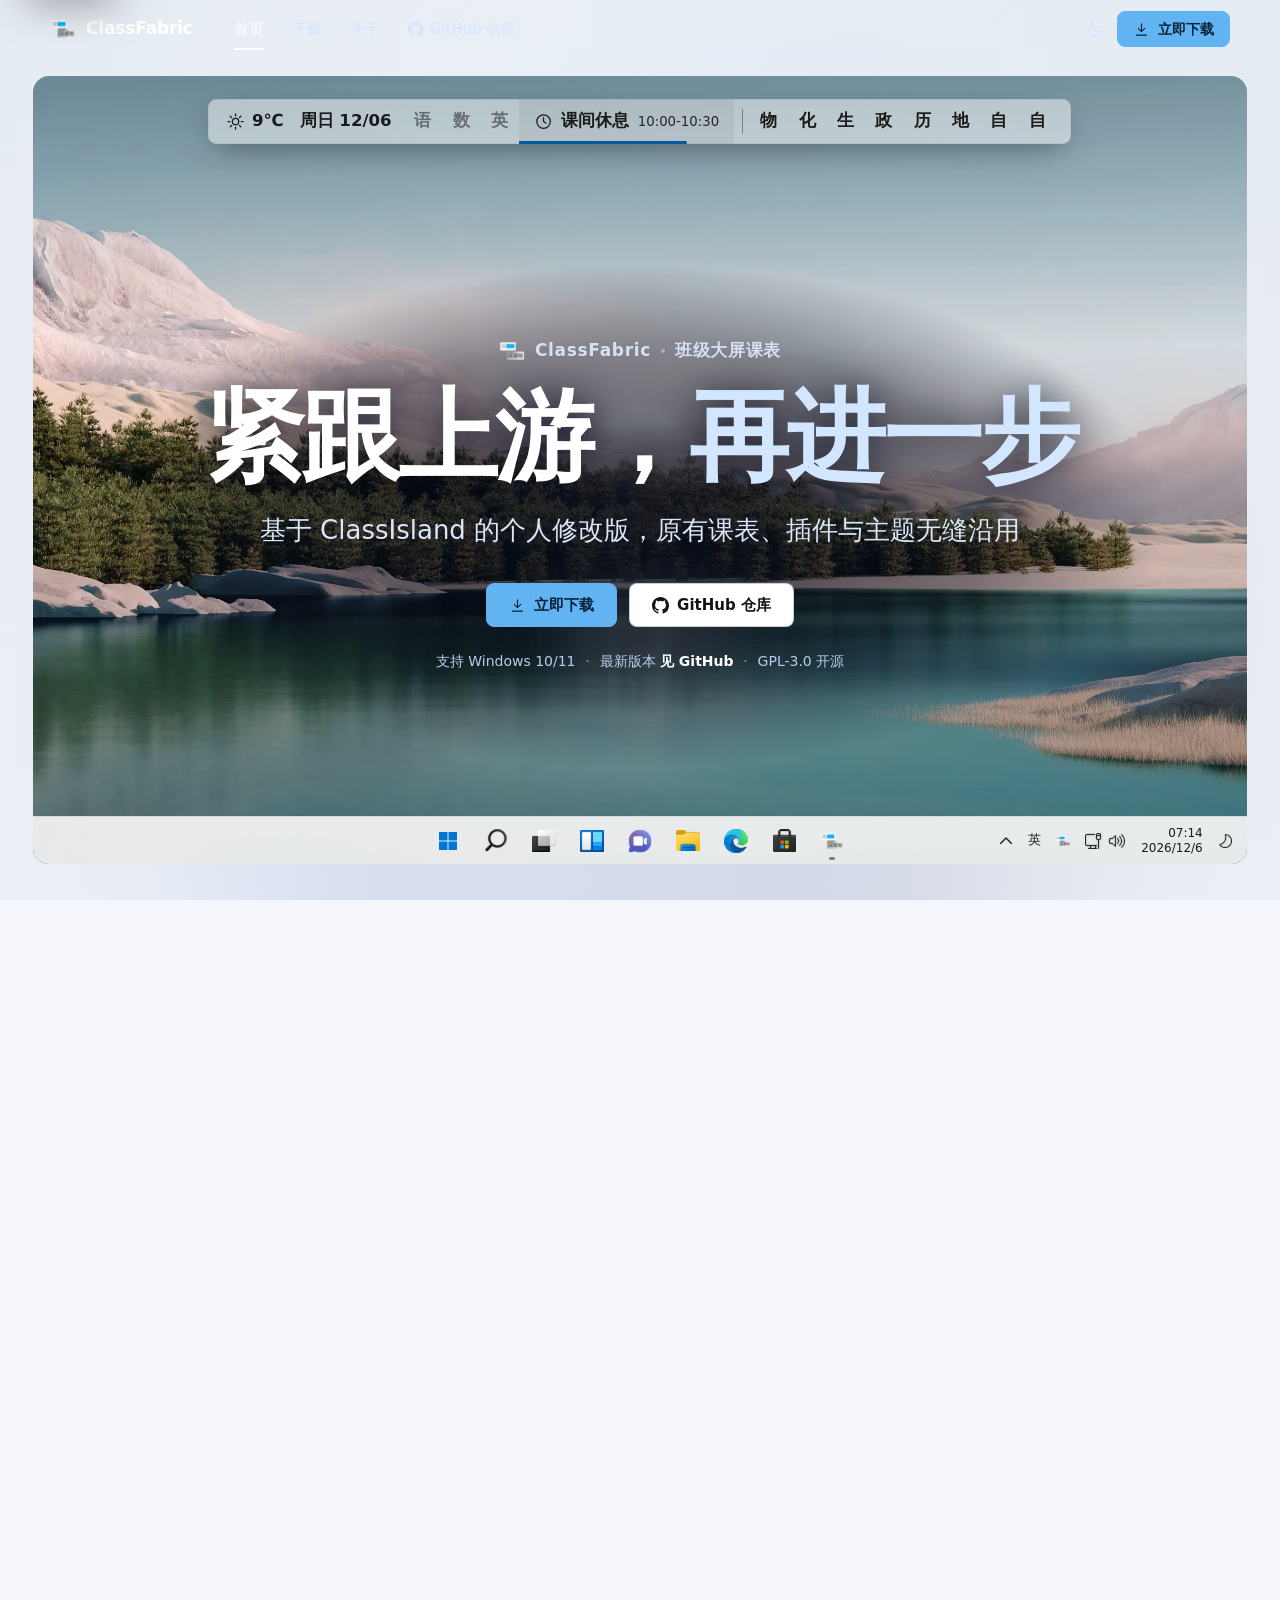
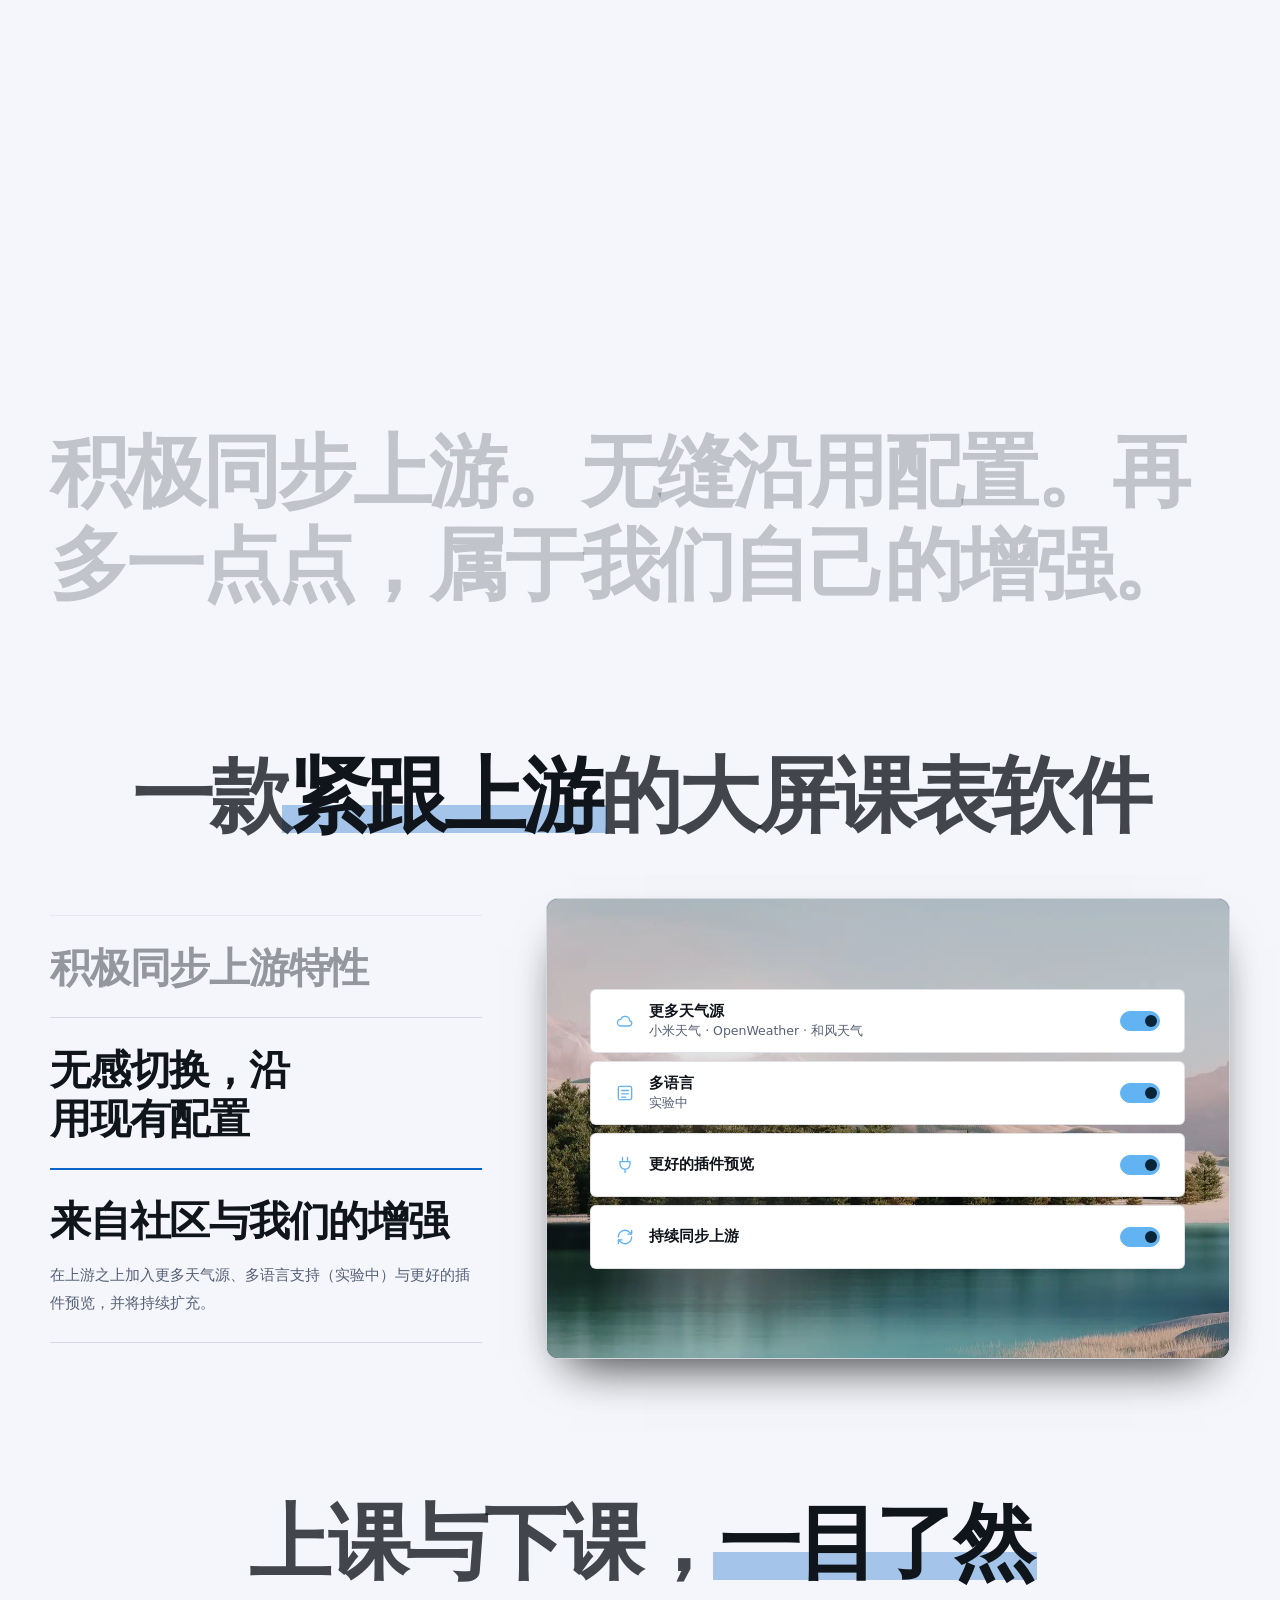
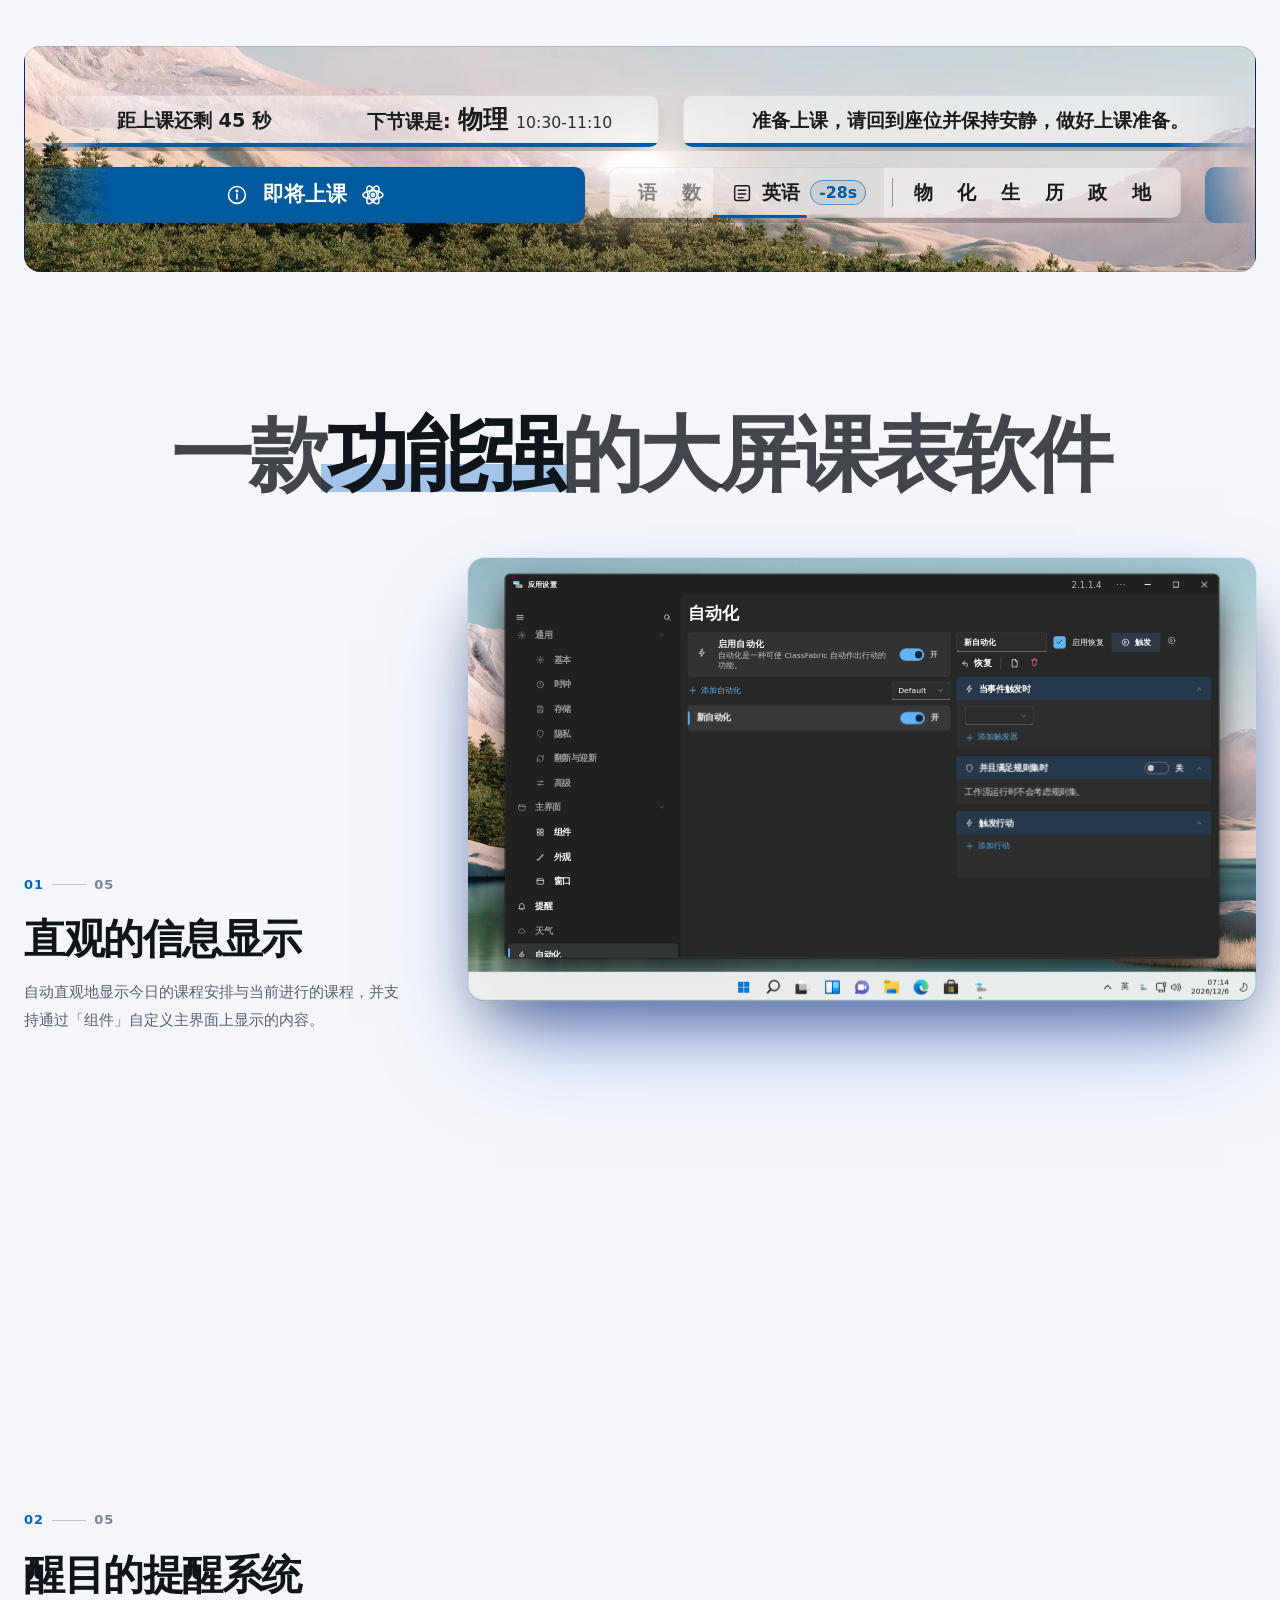
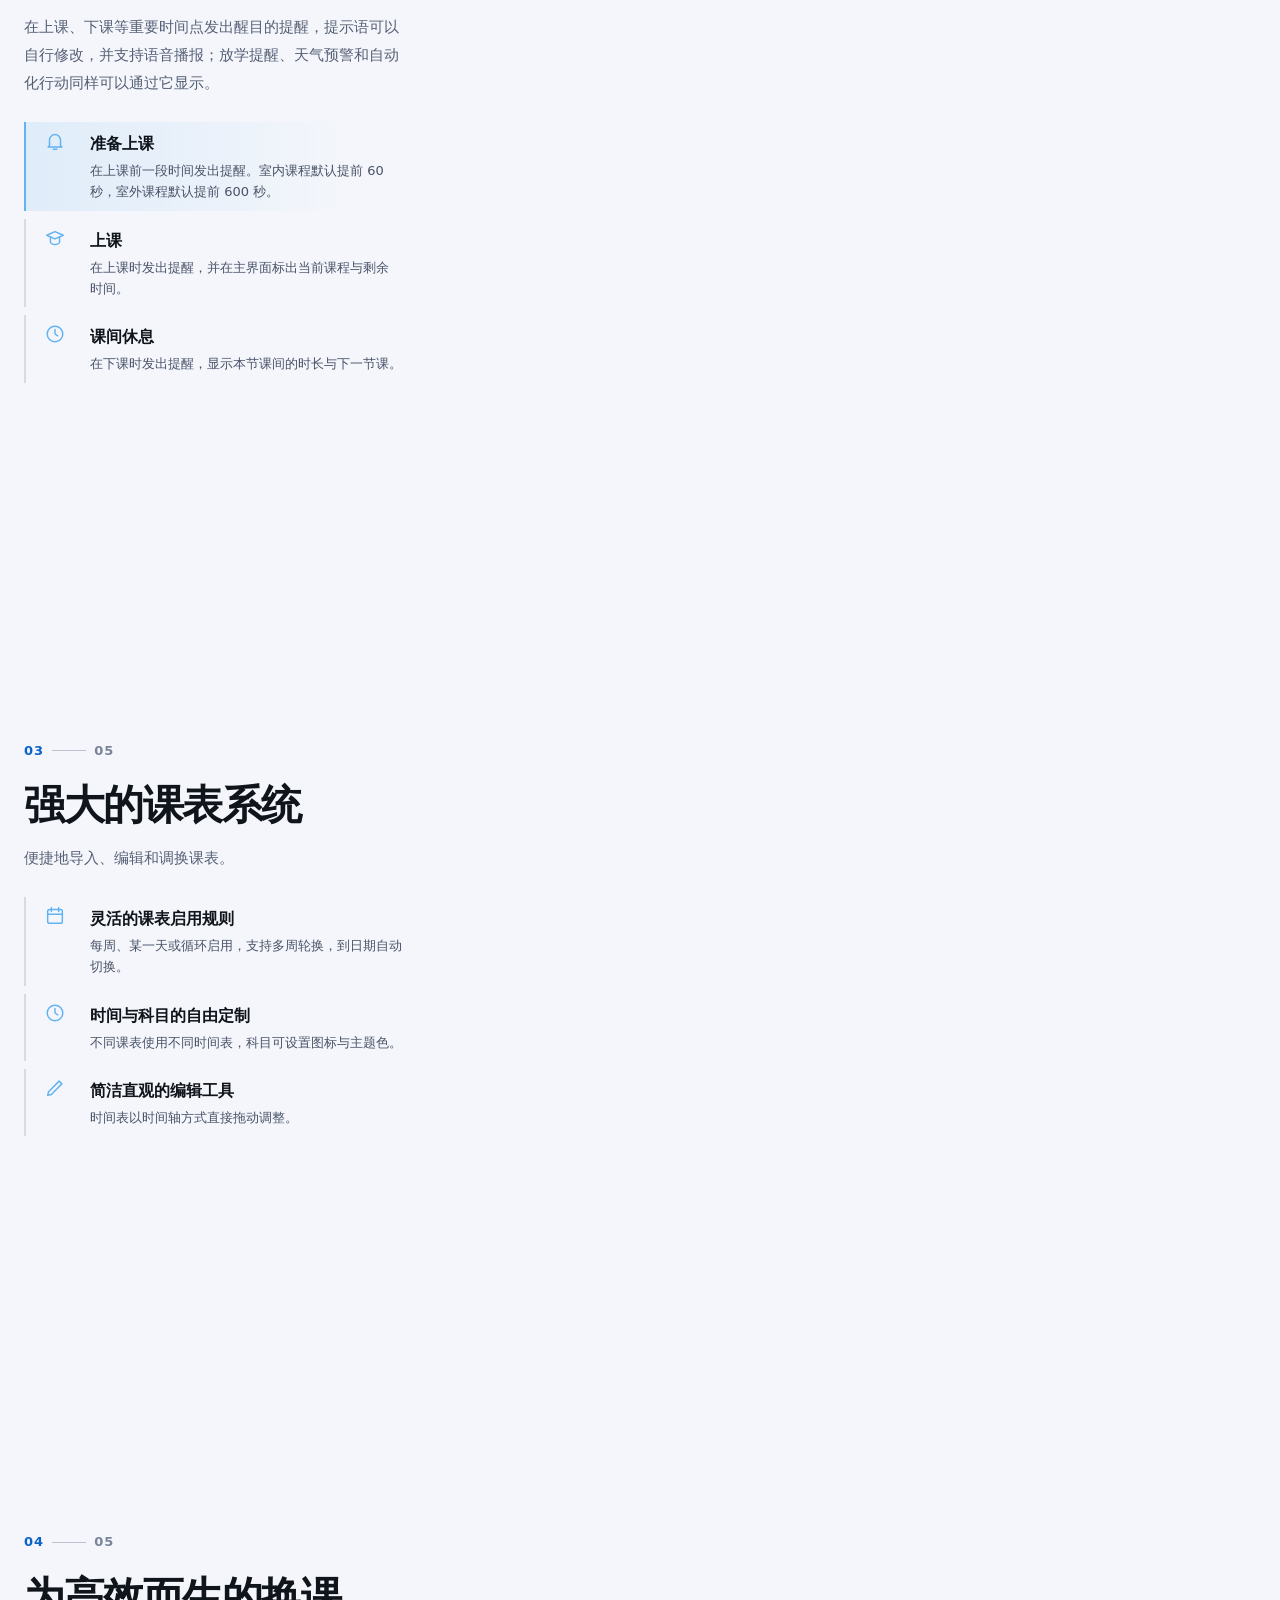
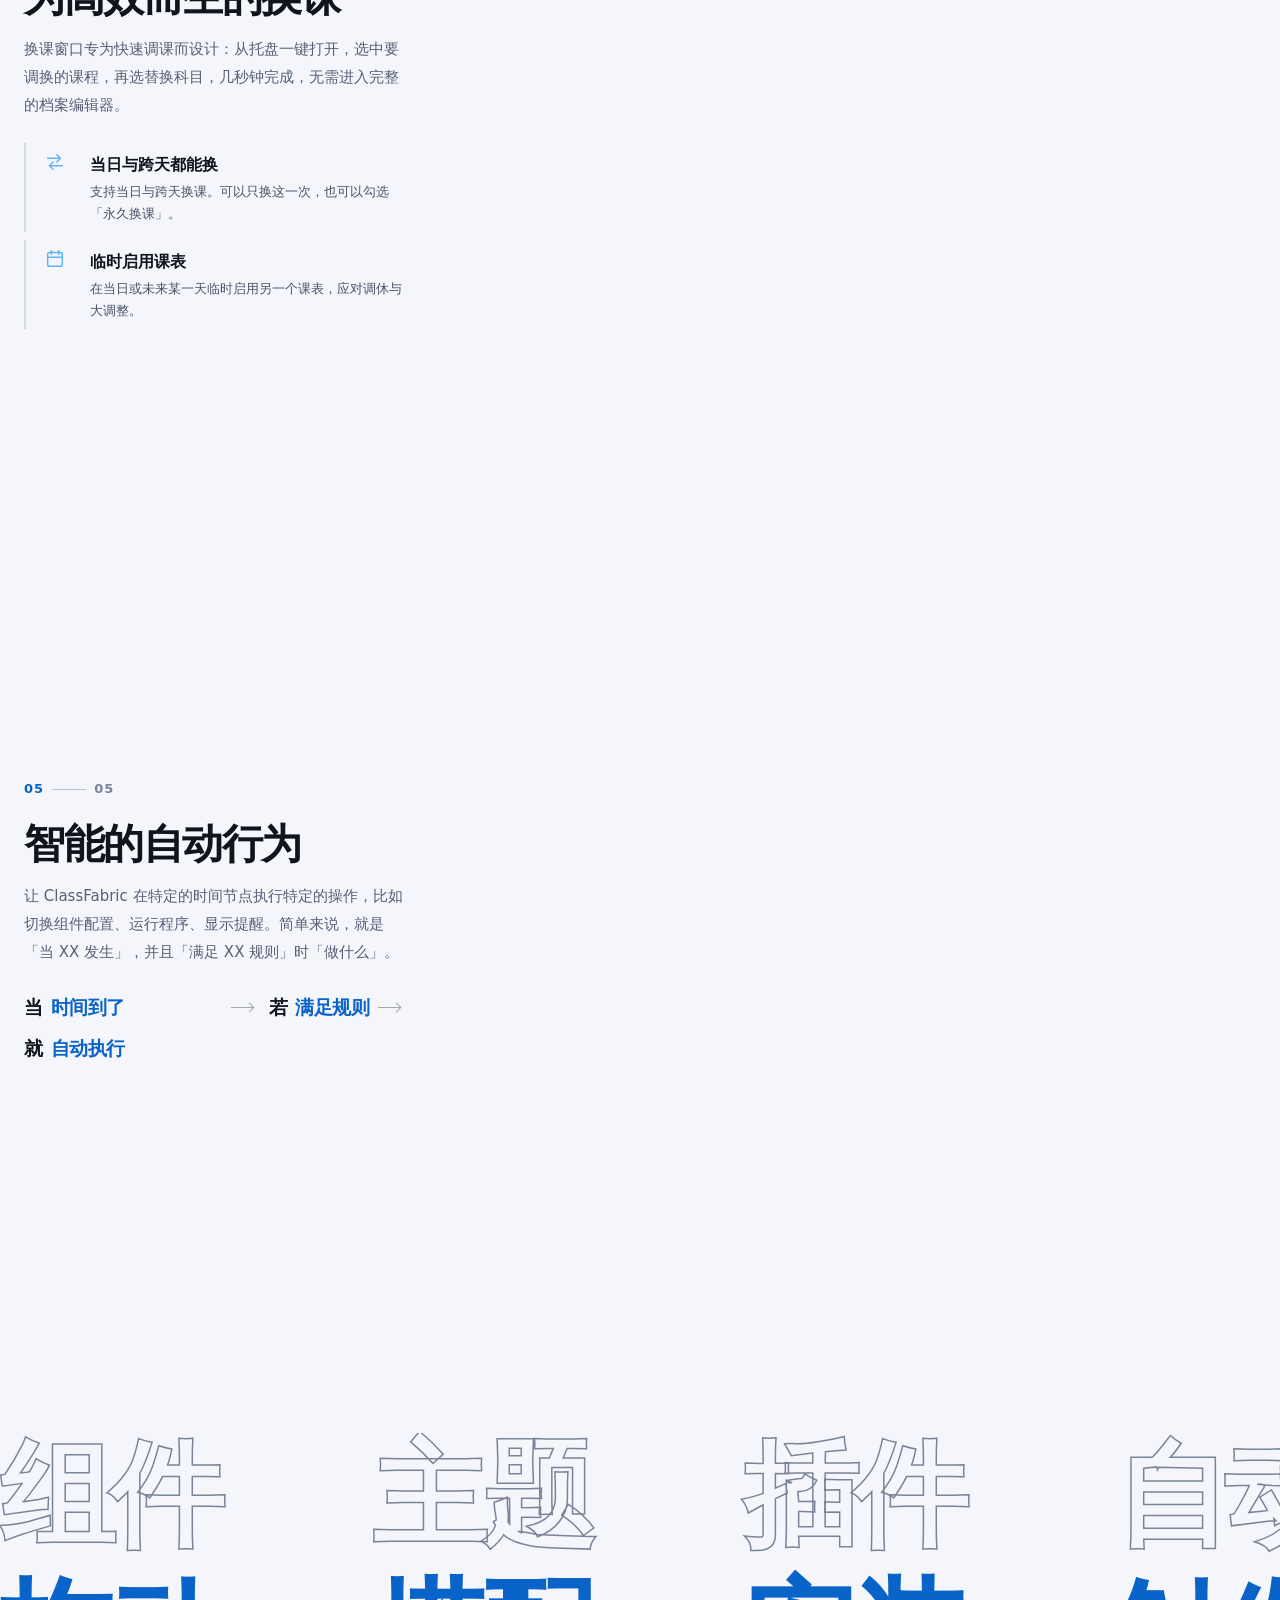
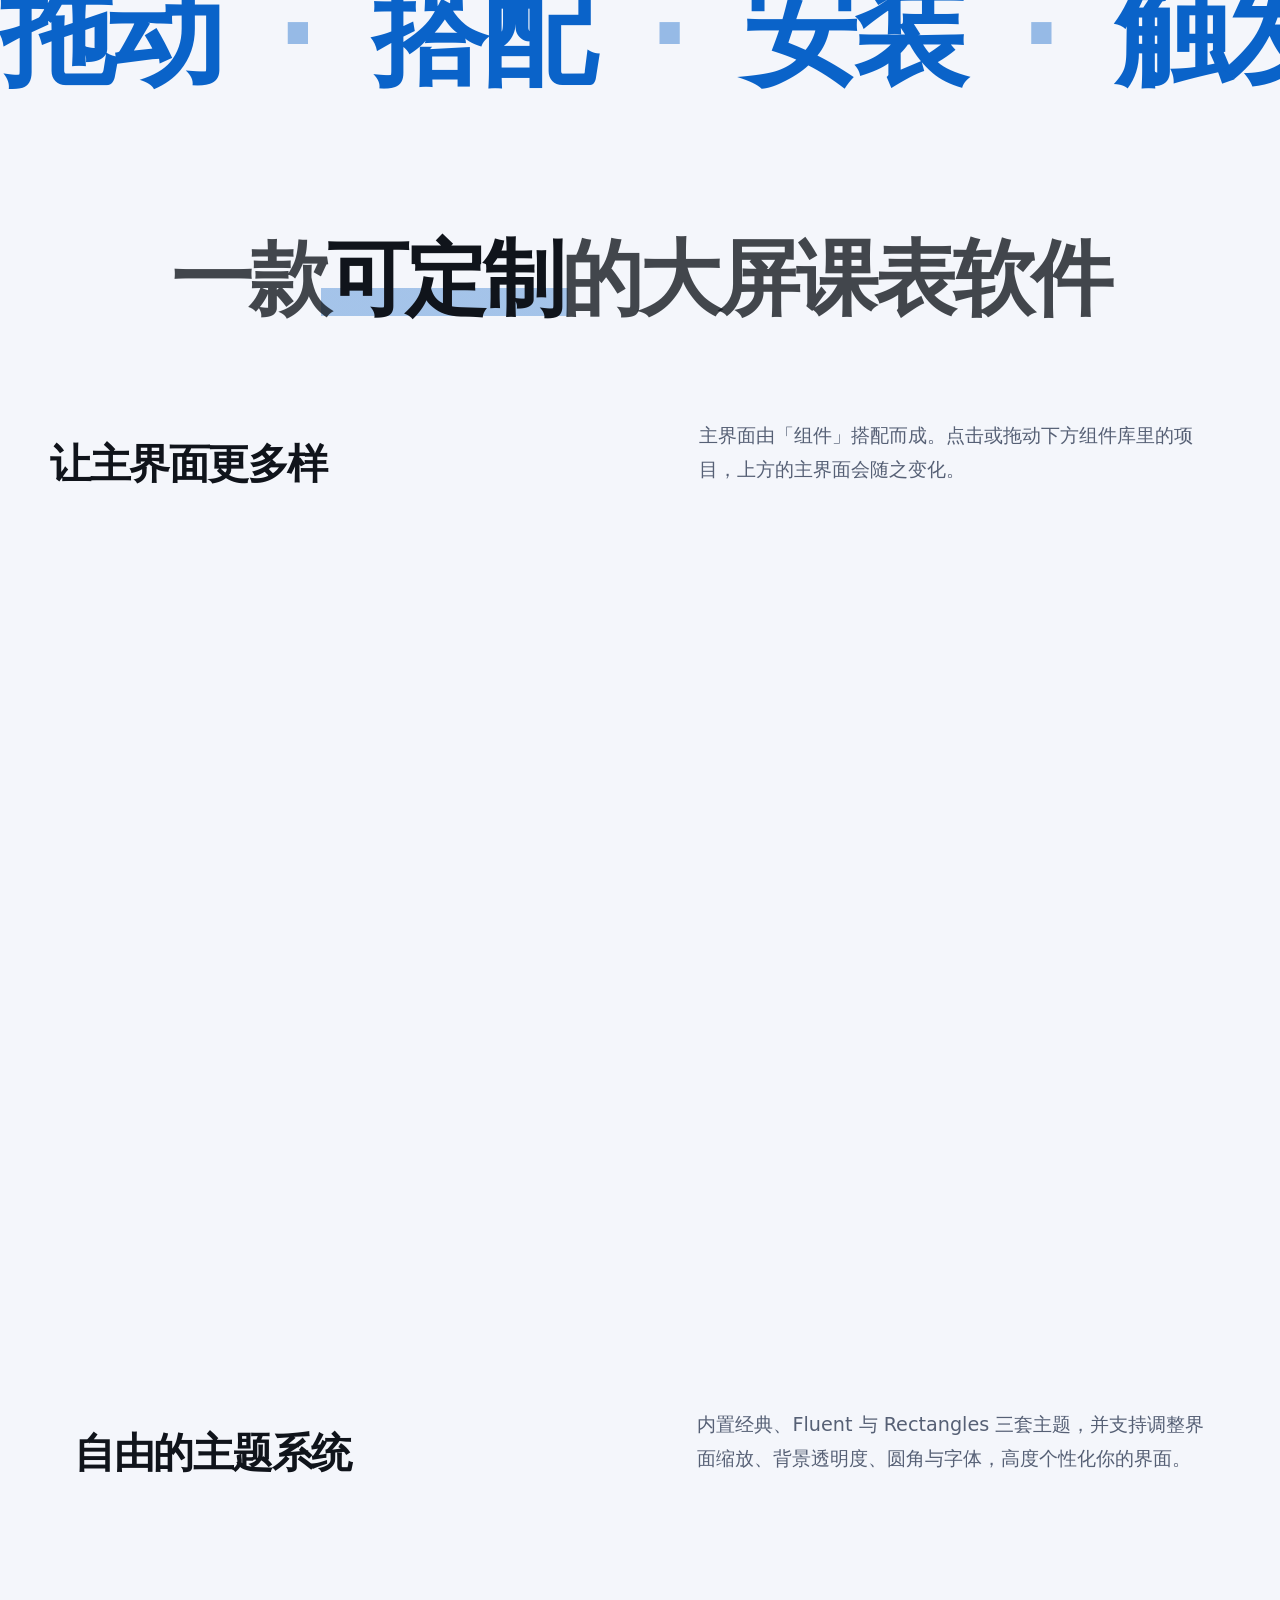
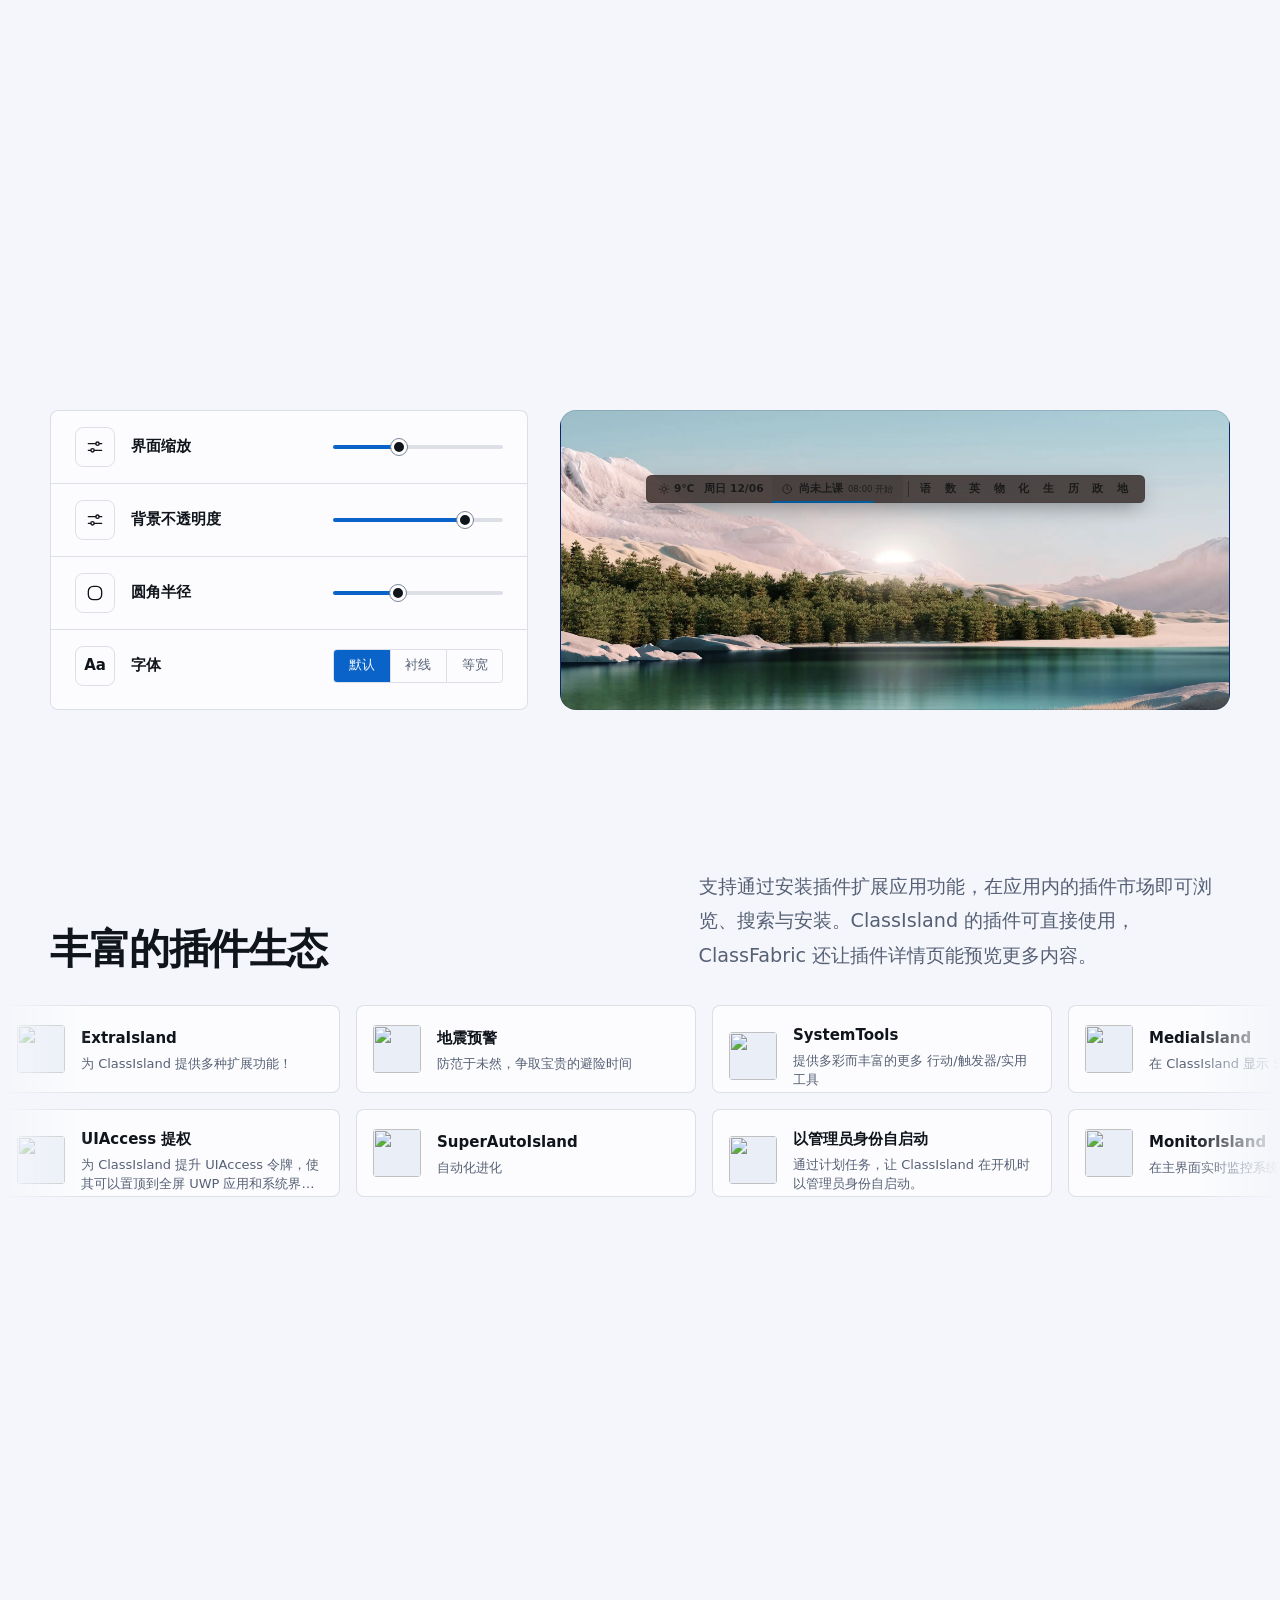
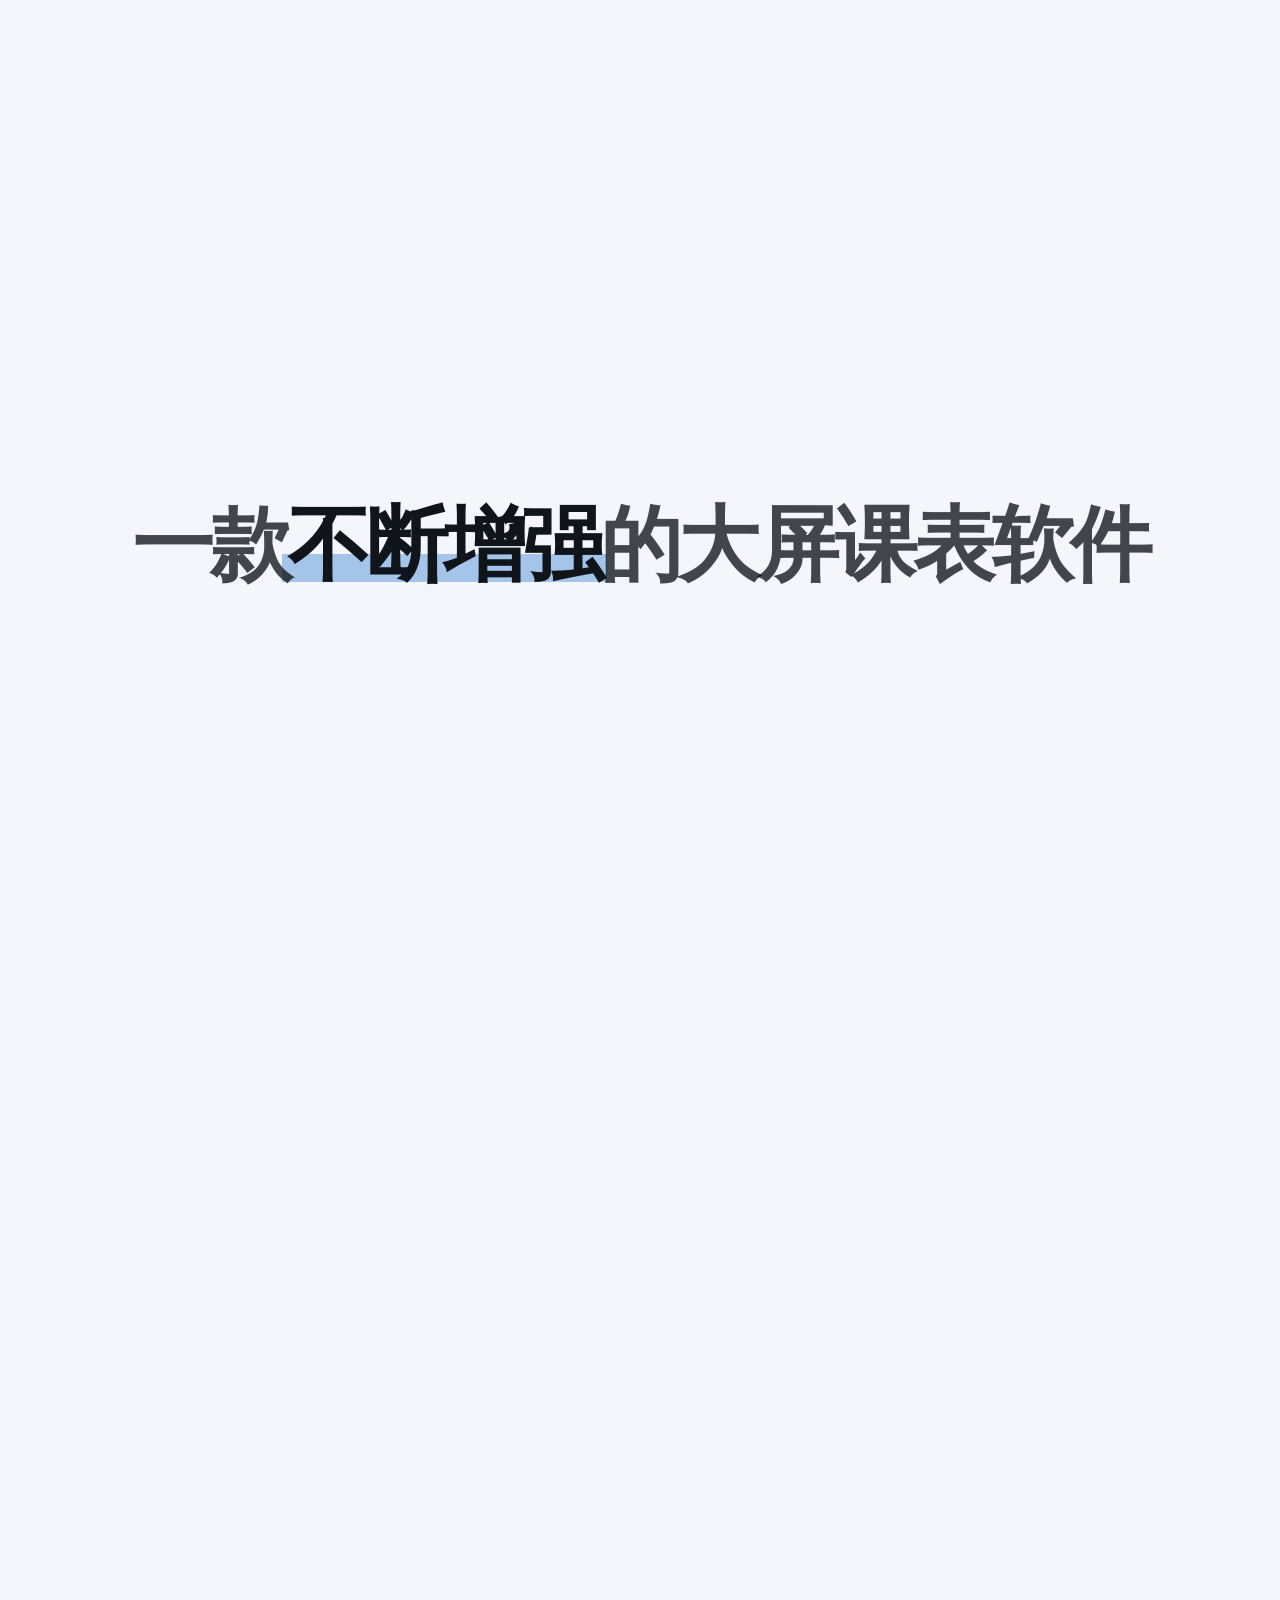
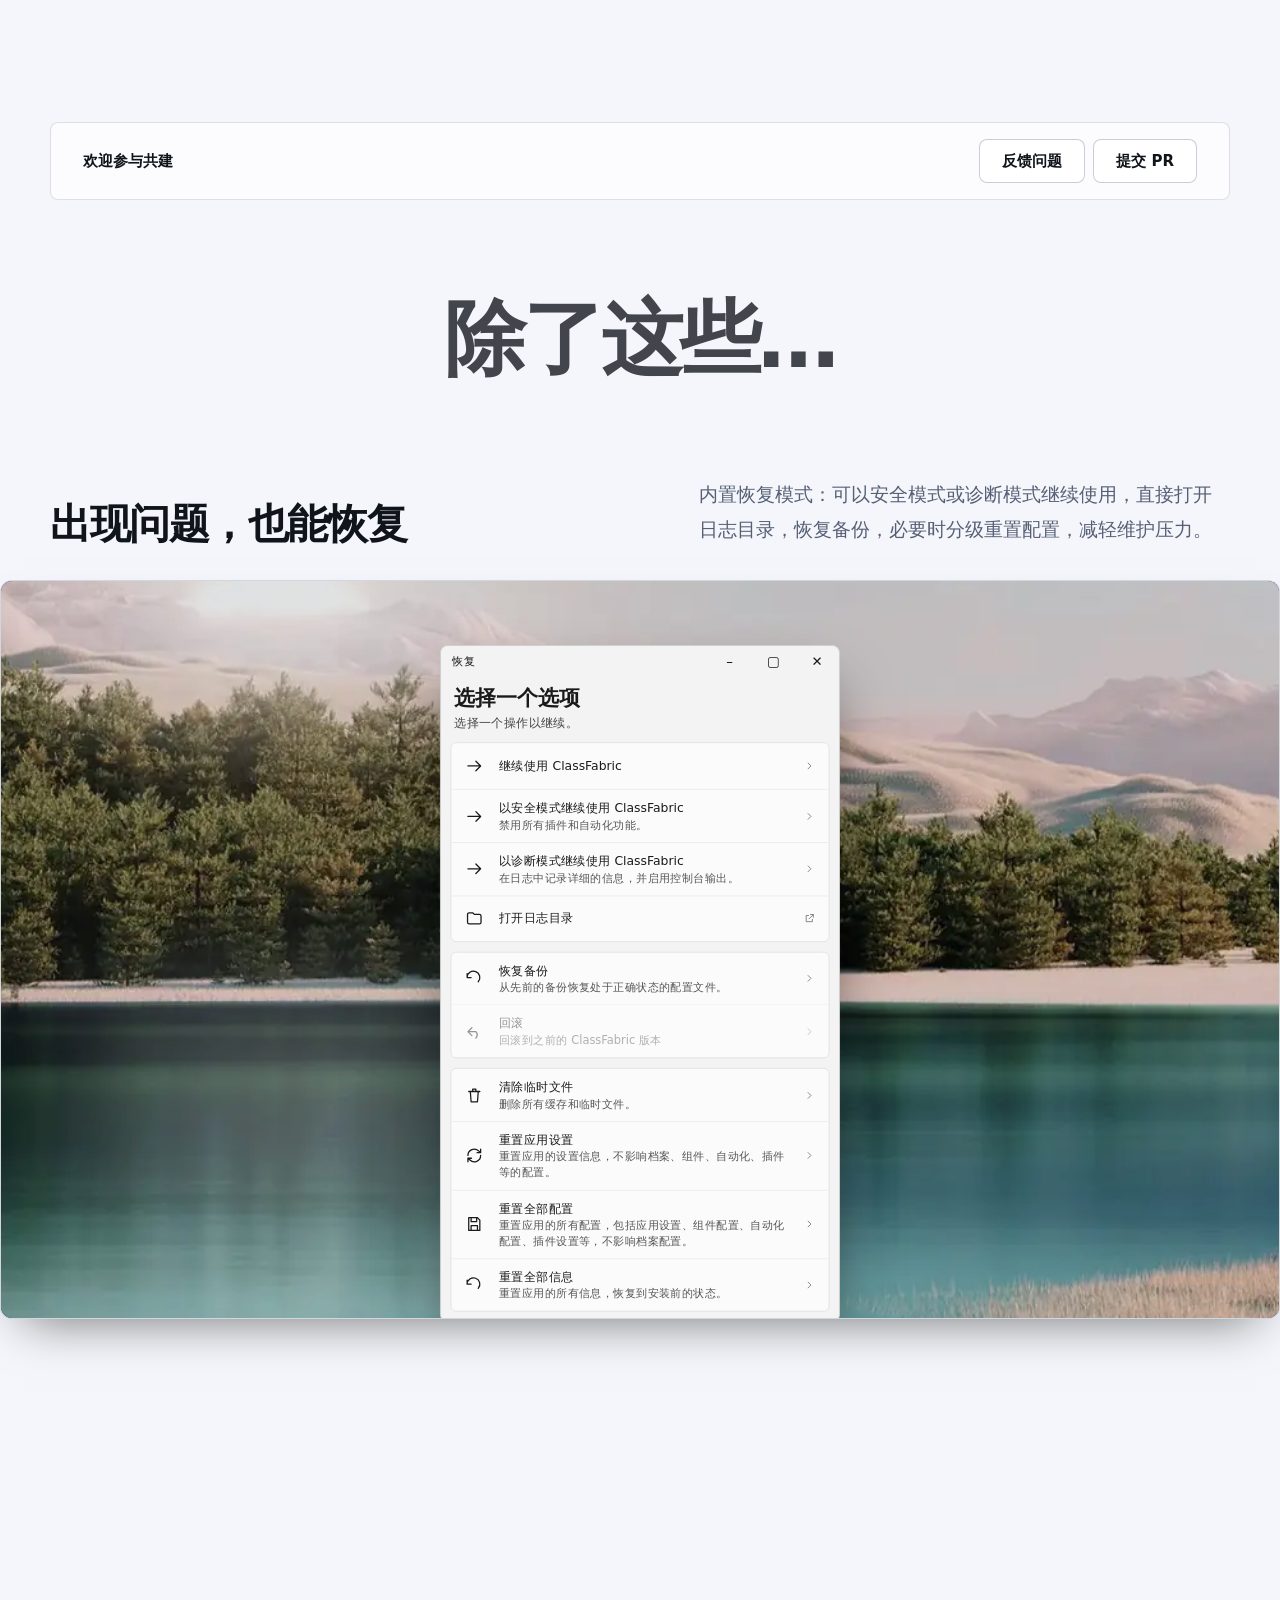
==== index.html @ 5f7679f7 "PC 端滚动专项：首屏收缩改合成器 transform、取消桌面逐卡淡入与视差、滚动监听改 IO，新增滚动规范与回归测试 首屏 clip-path 动画（主线程整屏重绘）改为 transform 擦洗" ====
<!doctype html>
<html lang="zh-CN">
<head>
<meta charset="utf-8">
<script>(function(){try{var u=navigator.userAgent,s=location.search,k="cf_view";if(/[?&]view=pc\b/.test(s))localStorage.setItem(k,"pc");else if(/[?&]view=m\b/.test(s))localStorage.setItem(k,"m");var v=localStorage.getItem(k),ph=/iPhone|iPod|Android.+Mobile|Windows Phone|IEMobile|BlackBerry|Opera Mini|Mobile.+Firefox/i.test(u);if(v==="m"||(ph&&v!=="pc")){var p=location.pathname;location.replace((p==="/"||p==="/index.html"?"/m/":"/m"+p)+location.hash)}}catch(e){}})()</script>
<meta name="viewport" content="width=device-width,initial-scale=1">
<title>ClassFabric — 紧跟上游的 ClassIsland 班级大屏课表</title>
<meta name="description" content="ClassFabric 是基于 ClassIsland 的个人修改版班级大屏课表：积极同步上游特性，原有课表、自动化、插件与主题无缝沿用，并加入更多天气源、多语言等改进。">
<meta name="robots" content="index,follow,max-image-preview:large,max-snippet:-1,max-video-preview:-1">
<link rel="canonical" href="https://cf.ansoukin.top/">
<link rel="alternate" hreflang="zh-CN" href="https://cf.ansoukin.top/">
<link rel="alternate" hreflang="x-default" href="https://cf.ansoukin.top/">
<link rel="alternate" media="only screen and (max-width: 640px)" href="https://cf.ansoukin.top/m/">
<meta name="application-name" content="ClassFabric">
<meta name="theme-color" content="#f4f6fb" media="(prefers-color-scheme: light)">
<meta name="theme-color" content="#141312" media="(prefers-color-scheme: dark)">
<link rel="icon" href="/favicon.ico" sizes="any">
<link rel="icon" type="image/png" sizes="192x192" href="/assets/img/icon-192.png">
<link rel="apple-touch-icon" href="/assets/img/icon-180.png">
<meta property="og:type" content="website">
<meta property="og:locale" content="zh_CN">
<meta property="og:site_name" content="ClassFabric">
<meta property="og:title" content="ClassFabric — 紧跟上游的 ClassIsland 班级大屏课表">
<meta property="og:description" content="ClassFabric 是基于 ClassIsland 的个人修改版班级大屏课表：积极同步上游特性，原有课表、自动化、插件与主题无缝沿用，并加入更多天气源、多语言等改进。">
<meta property="og:url" content="https://cf.ansoukin.top/">
<meta property="og:image" content="https://cf.ansoukin.top/assets/img/og.jpg">
<meta property="og:image:width" content="1200">
<meta property="og:image:height" content="630">
<meta property="og:image:alt" content="ClassFabric 班级大屏课表">
<meta name="twitter:card" content="summary_large_image">
<meta name="twitter:title" content="ClassFabric — 紧跟上游的 ClassIsland 班级大屏课表">
<meta name="twitter:description" content="ClassFabric 是基于 ClassIsland 的个人修改版班级大屏课表：积极同步上游特性，原有课表、自动化、插件与主题无缝沿用，并加入更多天气源、多语言等改进。">
<meta name="twitter:image" content="https://cf.ansoukin.top/assets/img/og.jpg">
<meta name="color-scheme" content="dark light">
<script>document.documentElement.classList.add("js");try{var t=localStorage.getItem("cf_theme");if(t!=="light"&&t!=="dark")t=matchMedia("(prefers-color-scheme: light)").matches?"light":"dark";document.documentElement.dataset.theme=t}catch(e){}</script>
<script>window.cfWpPre=1;(function () { var W = { lake: 'd', pine: 'dt', dune: 'd', dawn: 't', ember: 'tn', bloom: 'n' }; var L = { lake: 1, pine: 1, dawn: 1, dune: 1 }; var d = document.documentElement, h = new Date().getHours(); var ph = h >= 7 && h < 17 ? 'd' : (h >= 5 && h < 7) || (h >= 17 && h < 19) ? 't' : 'n'; var last = ''; try { last = localStorage.getItem('cf_wp') || ''; } catch (e) { } var mode = Math.random() < .5 ? 'time' : 'random'; var pool = Object.keys(W).filter(function (x) { return mode === 'random' || W[x].indexOf(ph) > -1; }); var q = pool.filter(function (x) { return x !== last; }); if (!q.length) q = pool; var k = q[Math.floor(Math.random() * q.length)]; try { localStorage.setItem('cf_wp', k); } catch (e) { } var big = '/assets/img/wp/' + k + (window.cfWpS ? '' : '-l') + '.webp'; d.style.setProperty('--wp', 'url(/assets/img/wp/' + k + '.webp)'); d.style.setProperty('--wpl', 'url(' + big + ')'); d.dataset.wp = k; d.dataset.wpi = L[k] ? 'light' : 'dark'; d.dataset.wpm = mode; d.dataset.wpt = ph; window.cfWp = { key: k, mode: mode, phase: ph }; if (window.cfWpPre) { var l = document.createElement('link'); l.rel = 'preload'; l.as = 'image'; l.type = 'image/webp'; l.href = window.cfWpPre === 2 ? '/assets/img/wp/' + k + '.webp' : big; l.setAttribute('fetchpriority', 'high'); document.head.appendChild(l); } })();</script>
<link rel="stylesheet" href="/assets/css/site.css?v=76b7afa">
<link rel="stylesheet" href="/assets/css/tokens.css?v=76b7afa">
<link rel="stylesheet" href="/assets/css/materials.css?v=76b7afa">
<link rel="stylesheet" href="/assets/css/nav.css?v=76b7afa">
<script type="application/ld+json">{"@context":"https://schema.org","@graph":[{"@type":"Organization","@id":"https://cf.ansoukin.top/#org","name":"ClassFabric","url":"https://cf.ansoukin.top/","logo":{"@type":"ImageObject","url":"https://cf.ansoukin.top/assets/img/icon-192.png","width":192,"height":192},"sameAs":["https://github.com/Ansoukin/ClassFabric"]},{"@type":"WebSite","@id":"https://cf.ansoukin.top/#website","url":"https://cf.ansoukin.top/","name":"ClassFabric","alternateName":["ClassFabric 官网","ClassIsland 个人修改版"],"inLanguage":"zh-CN","publisher":{"@id":"https://cf.ansoukin.top/#org"}},{"@type":"SoftwareApplication","@id":"https://cf.ansoukin.top/#app","name":"ClassFabric","alternateName":"ClassIsland 个人修改版","applicationCategory":"EducationalApplication","operatingSystem":"Windows 10, Windows 11","description":"ClassIsland 的个人修改版班级大屏课表，紧跟上游更新，原有课表、插件与主题可直接沿用。","url":"https://cf.ansoukin.top/","downloadUrl":"https://cf.ansoukin.top/download.html","installUrl":"https://cf.ansoukin.top/download.html","license":"https://www.gnu.org/licenses/gpl-3.0.html","isBasedOn":{"@type":"SoftwareApplication","name":"ClassIsland","url":"https://classisland.tech"},"image":"https://cf.ansoukin.top/assets/img/og.jpg","featureList":["课表编辑与调课","自动化行为","插件生态","主题与主界面自定义","更多天气源","多语言（实验中）"],"offers":{"@type":"Offer","price":"0","priceCurrency":"CNY"},"publisher":{"@id":"https://cf.ansoukin.top/#org"}},{"@type":"SiteNavigationElement","@id":"https://cf.ansoukin.top/#nav-0","name":"首页","description":"ClassFabric 首页：紧跟上游的 ClassIsland 班级大屏课表","url":"https://cf.ansoukin.top/"},{"@type":"SiteNavigationElement","@id":"https://cf.ansoukin.top/#nav-1","name":"下载","description":"下载 ClassFabric Windows 版","url":"https://cf.ansoukin.top/download.html"},{"@type":"SiteNavigationElement","@id":"https://cf.ansoukin.top/#nav-2","name":"关于","description":"了解 ClassFabric 与 ClassIsland 的关系、已完成与计划中的功能","url":"https://cf.ansoukin.top/about.html"},{"@type":"WebPage","@id":"https://cf.ansoukin.top/#page","url":"https://cf.ansoukin.top/","name":"ClassFabric — 紧跟上游的 ClassIsland 班级大屏课表","description":"ClassFabric 是基于 ClassIsland 的个人修改版班级大屏课表：积极同步上游特性，原有课表、自动化、插件与主题无缝沿用，并加入更多天气源、多语言等改进。","inLanguage":"zh-CN","isPartOf":{"@id":"https://cf.ansoukin.top/#website"},"primaryImageOfPage":{"@type":"ImageObject","url":"https://cf.ansoukin.top/assets/img/og.jpg","width":1200,"height":630},"about":{"@id":"https://cf.ansoukin.top/#app"}}]}</script>
<link rel="stylesheet" href="/assets/css/home2.css?v=76b7afa">
<link rel="stylesheet" href="/assets/css/bento.css?v=76b7afa">
<link rel="stylesheet" href="/assets/css/display.css?v=76b7afa">
<link rel="preconnect" href="https://api.github.com" crossorigin>
<link rel="dns-prefetch" href="https://cdn.jsdelivr.net">
<script type="speculationrules">{"prefetch":[{"source":"list","urls":["/download.html","/about.html"]}]}</script>
</head>
<body>
<a class="skip" href="#main">跳到正文</a>
<header class="nav" id="nav"><div class="wrap"><a class="brand" href="/"><img src="/assets/img/icon-64.png" width="26" height="26" alt="">ClassFabric</a><nav class="links" id="links" aria-label="主导航"><a href="/" aria-current="page">首页</a><a href="/download.html">下载</a><a href="/about.html">关于</a><a class="ghl" href="https://github.com/Ansoukin/ClassFabric" rel="noopener"><svg class="ghi" viewBox="0 0 16 16" fill="currentColor" stroke="none"><path d="M8 0C3.58 0 0 3.58 0 8c0 3.54 2.29 6.53 5.47 7.59.4.07.55-.17.55-.38 0-.19-.01-.82-.01-1.49-2.01.37-2.53-.49-2.69-.94-.09-.23-.48-.94-.82-1.13-.28-.15-.68-.52-.01-.53.63-.01 1.08.58 1.23.82.72 1.21 1.87.87 2.33.66.07-.52.28-.87.51-1.07-1.78-.2-3.64-.89-3.64-3.95 0-.87.31-1.59.82-2.15-.08-.2-.36-1.02.08-2.12 0 0 .67-.21 2.2.82.64-.18 1.32-.27 2-.27.68 0 1.36.09 2 .27 1.53-1.04 2.2-.82 2.2-.82.44 1.1.16 1.92.08 2.12.51.56.82 1.27.82 2.15 0 3.07-1.87 3.75-3.65 3.95.29.25.54.73.54 1.48 0 1.07-.01 1.93-.01 2.2 0 .21.15.46.55.38A8.013 8.013 0 0016 8c0-4.42-3.58-8-8-8z"/></svg>GitHub 仓库</a><a class="btn blue nav-cta" href="/download.html"><svg viewBox="0 0 24 24" aria-hidden="true"><path d="M12 4v11m0 0l-4.5-4.5M12 15l4.5-4.5M5 20h14"/></svg>立即下载</a></nav><nav class="slinks" aria-label="页面章节"><a href="#features">功能</a><a href="#custom">定制</a><a href="#grow">增强</a><a href="#start">开始使用</a><a href="#faqs">常见问题</a></nav><div class="tools"><button type="button" class="ibtn" id="theme" aria-label="切换主题"><svg class="i-moon" viewBox="0 0 24 24" aria-hidden="true"><path d="M20 14.5A8.5 8.5 0 019.5 4 8.5 8.5 0 1020 14.5z"/></svg><svg class="i-sun" viewBox="0 0 24 24" aria-hidden="true"><circle cx="12" cy="12" r="4"/><path d="M12 2v2M12 20v2M2 12h2M20 12h2M4.9 4.9l1.4 1.4M17.7 17.7l1.4 1.4M4.9 19.1l1.4-1.4M17.7 6.3l1.4-1.4"/></svg></button><a class="btn blue sm" href="/download.html"><svg viewBox="0 0 24 24" aria-hidden="true"><path d="M12 4v11m0 0l-4.5-4.5M12 15l4.5-4.5M5 20h14"/></svg>立即下载</a><button type="button" class="ibtn menu-btn" id="menu" aria-label="打开菜单" aria-expanded="false" aria-controls="links"><svg class="i-open" viewBox="0 0 24 24" aria-hidden="true"><path d="M4 7h16M4 12h16M4 17h16"/></svg><svg class="i-close" viewBox="0 0 24 24" aria-hidden="true"><path d="M6 6l12 12M18 6L6 18"/></svg></button></div></div></header>
<main id="main" tabindex="-1">
<section class="hero hz" id="top"><div class="hz-pin"><div class="hz-bg" aria-hidden="true"><div class="vtask"><div class="vtb"><span class="tb on0"><img src="/assets/img/win/start.png" alt="" width="24" height="24" style="width:24px;height:auto" draggable="false" loading="lazy" decoding="async"></span><span class="tb"><img src="/assets/img/win/search.png" alt="" width="22" height="22" style="width:22px;height:auto" draggable="false" loading="lazy" decoding="async"></span><span class="tb"><img src="/assets/img/win/taskview.png" alt="" width="24" height="24" style="width:24px;height:auto" draggable="false" loading="lazy" decoding="async"></span><span class="tb"><img src="/assets/img/win/widgets.png" alt="" width="24" height="24" style="width:24px;height:auto" draggable="false" loading="lazy" decoding="async"></span><span class="tb"><img src="/assets/img/win/chat.png" alt="" width="24" height="24" style="width:24px;height:auto" draggable="false" loading="lazy" decoding="async"></span><span class="tb"><img src="/assets/img/win/explorer.png" alt="" width="24" height="24" style="width:24px;height:auto" draggable="false" loading="lazy" decoding="async"></span><span class="tb"><img src="/assets/img/win/edge.png" alt="" width="24" height="24" style="width:24px;height:auto" draggable="false" loading="lazy" decoding="async"></span><span class="tb"><img src="/assets/img/win/store.png" alt="" width="23" height="23" style="width:23px;height:auto" draggable="false" loading="lazy" decoding="async"></span><span class="tb cfapp run"><img src="/assets/img/icon-64.png" alt="" width="24" height="24" style="width:24px;height:auto" draggable="false" loading="lazy" decoding="async"></span></div><div class="vtray"><span class="tg2 hide"><img src="/assets/img/win/chev.png" alt="" width="12" height="12" style="width:12px;height:auto" draggable="false" loading="lazy" decoding="async"></span><span class="tg2 ime">英</span><span class="tg2 ctray" id="hzTray" title="ClassFabric"><img src="/assets/img/icon-64.png" alt=""></span><span class="sys"><img src="/assets/img/win/sys.png" alt="" width="40" height="40" style="width:40px;height:auto" draggable="false" loading="lazy" decoding="async"></span><span class="clk" data-clock>10:12<br>2026/11/2</span><span class="tg2 ntf"><img src="/assets/img/win/moon.png" alt="" width="13" height="13" style="width:13px;height:auto" draggable="false" loading="lazy" decoding="async"></span></div></div></div><div class="hz-isl" aria-hidden="true"><div class="isl-stack"><div class="isl static on" data-ms="3000" style="--dur:3.0s;--p0:56%;--p1:78%;--r0:0.7179"><span class="wx"><svg viewBox="0 0 24 24" aria-hidden="true"><circle cx="12" cy="12" r="4"/><path d="M12 2.5v2.5M12 19v2.5M2.5 12H5M19 12h2.5M5.3 5.3l1.8 1.8M16.9 16.9l1.8 1.8M5.3 18.7l1.8-1.8M16.9 7.1l1.8-1.8"/></svg>9℃</span><span class="idt">周四 10/29</span><span class="s p">语</span><span class="s p">数</span><span class="s p">英</span><span class="cur"><svg viewBox="0 0 24 24" aria-hidden="true"><circle cx="12" cy="12" r="8.5"/><path d="M12 7v5l3 2"/></svg><span>课间休息</span><small>10:00-10:30</small></span><span class="sep"></span><span class="s">物</span><span class="s">化</span><span class="s">生</span><span class="s">政</span><span class="s">历</span><span class="s">地</span><span class="s">自</span><span class="s">自</span></div></div></div><div class="hz-r2" aria-hidden="true"><div class="isl static"><span data-now="time">00:00:00</span></div><div class="isl static"><svg viewBox="0 0 24 24" aria-hidden="true"><circle cx="12" cy="12" r="4"/><path d="M12 2.5v2.5M12 19v2.5M2.5 12H5M19 12h2.5M5.3 5.3l1.8 1.8M16.9 16.9l1.8 1.8M5.3 18.7l1.8-1.8M16.9 7.1l1.8-1.8"/></svg>&nbsp;9℃</div><div class="isl static"><svg viewBox="0 0 24 24" aria-hidden="true"><circle cx="12" cy="13.5" r="7"/><path d="M12 9.5v4l2.5 1.5M9.5 3h5"/></svg>&nbsp;<span data-cd>元旦</span></div></div><div class="hz-txt wrap"><p class="eyebrow rv d1"><img src="/assets/img/logo.png" width="26" height="26" alt="">ClassFabric<i></i>班级大屏课表</p><h1 class="rv d1"><span class="seo-only">ClassFabric：</span><span class="nw">紧跟上游，</span><span class="g nw">再进一步</span></h1><p class="sub rv d2">基于 ClassIsland 的个人修改版，原有课表、插件与主题无缝沿用</p><div class="cta rv d2"><a class="btn blue" href="https://github.com/Ansoukin/ClassFabric/releases/latest" data-dl data-releaselink rel="noopener"><svg viewBox="0 0 24 24" aria-hidden="true"><path d="M12 4v11m0 0l-4.5-4.5M12 15l4.5-4.5M5 20h14"/></svg>立即下载</a><a class="btn glass" href="https://github.com/Ansoukin/ClassFabric" rel="noopener"><svg viewBox="0 0 16 16" fill="currentColor" stroke="none"><path d="M8 0C3.58 0 0 3.58 0 8c0 3.54 2.29 6.53 5.47 7.59.4.07.55-.17.55-.38 0-.19-.01-.82-.01-1.49-2.01.37-2.53-.49-2.69-.94-.09-.23-.48-.94-.82-1.13-.28-.15-.68-.52-.01-.53.63-.01 1.08.58 1.23.82.72 1.21 1.87.87 2.33.66.07-.52.28-.87.51-1.07-1.78-.2-3.64-.89-3.64-3.95 0-.87.31-1.59.82-2.15-.08-.2-.36-1.02.08-2.12 0 0 .67-.21 2.2.82.64-.18 1.32-.27 2-.27.68 0 1.36.09 2 .27 1.53-1.04 2.2-.82 2.2-.82.44 1.1.16 1.92.08 2.12.51.56.82 1.27.82 2.15 0 3.07-1.87 3.75-3.65 3.95.29.25.54.73.54 1.48 0 1.07-.01 1.93-.01 2.2 0 .21.15.46.55.38A8.013 8.013 0 0016 8c0-4.42-3.58-8-8-8z"/></svg>GitHub 仓库</a></div><p class="note rv d3"><span>支持 Windows 10/11</span><span>最新版本 <b data-ver class="sk"></b></span><span>GPL-3.0 开源</span></p></div></div></section>
<section class="mani"><div class="wrap"><p class="mtxt" id="mtxt"><span class="mw">积</span><span class="mw">极</span><span class="mw">同</span><span class="mw">步</span><span class="mw">上</span><span class="mw">游</span><span class="mw">。</span><span class="mw">无</span><span class="mw">缝</span><span class="mw">沿</span><span class="mw">用</span><span class="mw">配</span><span class="mw">置</span><span class="mw">。</span><span class="mw">再</span><span class="mw">多</span><span class="mw">一</span><span class="mw">点</span><span class="mw">点</span><span class="mw">，</span><span class="mw">属</span><span class="mw">于</span><span class="mw">我</span><span class="mw">们</span><span class="mw">自</span><span class="mw">己</span><span class="mw">的</span><span class="mw">增</span><span class="mw">强</span><span class="mw">。</span></p></div></section>
<section class="sec n4-sw" id="sync"><div class="wrap"><h2 class="claim rv">一款<span class="g">紧跟上游</span>的大屏课表软件</h2><div class="n4-swc rv" data-sw><div class="n4-swl" role="tablist" aria-label="紧跟上游"><button type="button" class="n4-swt on" role="tab" aria-selected="true" data-i="0"><h3>积极同步上游特性</h3><div class="n4-swd"><p>ClassIsland 的新功能与修复，会尽快同步到 ClassFabric。</p></div><i class="n4-bar"><b></b></i></button><button type="button" class="n4-swt" role="tab" aria-selected="false" data-i="1"><h3>无感切换，沿用现有配置</h3><div class="n4-swd"><p>底层代码与上游保持一致。原有的课表、自动化、插件与主题，安装后即可继续使用。</p></div><i class="n4-bar"><b></b></i></button><button type="button" class="n4-swt" role="tab" aria-selected="false" data-i="2"><h3>来自社区与我们的增强</h3><div class="n4-swd"><p>在上游之上加入更多天气源、多语言支持（实验中）与更好的插件预览，并将持续扩充。</p></div><i class="n4-bar"><b></b></i></button></div><div class="n4-swv"><div class="n4-swp on" role="tabpanel" data-i="0"><div class="panel pad" style="--wx:30%;--wy:36%;--ws:190%"><div class="wp"></div><div style="position:relative"><div class="fstack"><div class="fcard"><svg viewBox="0 0 24 24" aria-hidden="true"><path d="M4 12a8 8 0 0113.5-5.8L20 8.5M20 4v4.5h-4.5M20 12a8 8 0 01-13.5 5.8L4 15.5M4 20v-4.5h4.5"/></svg><div class="tx"><b>新功能</b></div><span class="ok"><svg viewBox="0 0 24 24" aria-hidden="true"><path d="M5 12.5l4.5 4.5L19 7"/></svg>已同步</span></div><div class="fcard"><svg viewBox="0 0 24 24" aria-hidden="true"><path d="M13 3L5 13.5h6L10 21l8-10.5h-6z"/></svg><div class="tx"><b>问题修复</b></div><span class="ok"><svg viewBox="0 0 24 24" aria-hidden="true"><path d="M5 12.5l4.5 4.5L19 7"/></svg>已同步</span></div><div class="fcard"><svg viewBox="0 0 24 24" aria-hidden="true"><circle cx="12" cy="12" r="8.5"/><path d="M12 11v5"/><circle cx="12" cy="8" r=".7" fill="currentColor"/></svg><div class="tx"><b>上游版本</b></div><span class="ok"><svg viewBox="0 0 24 24" aria-hidden="true"><path d="M5 12.5l4.5 4.5L19 7"/></svg>已同步</span></div></div></div></div></div><div class="n4-swp" role="tabpanel" data-i="1"><div class="panel pad" style="--wx:62%;--wy:30%;--ws:190%"><div class="wp"></div><div style="position:relative"><div class="fstack"><div class="fcard"><svg viewBox="0 0 24 24" aria-hidden="true"><rect x="4" y="5" width="16" height="15" rx="2"/><path d="M4 10h16M8 3v4M16 3v4"/></svg><div class="tx"><b>课表与档案</b></div><span class="ok"><svg viewBox="0 0 24 24" aria-hidden="true"><path d="M5 12.5l4.5 4.5L19 7"/></svg>已沿用</span></div><div class="fcard"><svg viewBox="0 0 24 24" aria-hidden="true"><path d="M13 3L5 13.5h6L10 21l8-10.5h-6z"/></svg><div class="tx"><b>自动化</b></div><span class="ok"><svg viewBox="0 0 24 24" aria-hidden="true"><path d="M5 12.5l4.5 4.5L19 7"/></svg>已沿用</span></div><div class="fcard"><svg viewBox="0 0 24 24" aria-hidden="true"><path d="M9 3v5M15 3v5M6 8h12v3a6 6 0 01-12 0zM12 17v4"/></svg><div class="tx"><b>插件</b></div><span class="ok"><svg viewBox="0 0 24 24" aria-hidden="true"><path d="M5 12.5l4.5 4.5L19 7"/></svg>已沿用</span></div><div class="fcard"><svg viewBox="0 0 24 24" aria-hidden="true"><path d="M4 20c3 0 5-1 5-3.5L18 5l2 2-9 9.5C10 19 8 20 4 20z"/></svg><div class="tx"><b>主题</b></div><span class="ok"><svg viewBox="0 0 24 24" aria-hidden="true"><path d="M5 12.5l4.5 4.5L19 7"/></svg>已沿用</span></div></div></div></div></div><div class="n4-swp" role="tabpanel" data-i="2"><div class="panel pad" style="--wx:78%;--wy:58%;--ws:190%"><div class="wp"></div><div style="position:relative"><div class="fstack"><div class="fcard"><svg viewBox="0 0 24 24" aria-hidden="true"><path d="M7 18a4 4 0 010-8 5.5 5.5 0 0110.6 1.5A3.3 3.3 0 0117 18z"/></svg><div class="tx"><b>更多天气源</b><span>小米天气 · OpenWeather · 和风天气</span></div><span class="tg on"><i></i></span></div><div class="fcard"><svg viewBox="0 0 24 24" aria-hidden="true"><rect x="4" y="4" width="16" height="16" rx="2"/><path d="M8 9h8M8 13h8M8 17h5"/></svg><div class="tx"><b>多语言</b><span>实验中</span></div><span class="tg on"><i></i></span></div><div class="fcard"><svg viewBox="0 0 24 24" aria-hidden="true"><path d="M9 3v5M15 3v5M6 8h12v3a6 6 0 01-12 0zM12 17v4"/></svg><div class="tx"><b>更好的插件预览</b></div><span class="tg on"><i></i></span></div><div class="fcard"><svg viewBox="0 0 24 24" aria-hidden="true"><path d="M4 12a8 8 0 0113.5-5.8L20 8.5M20 4v4.5h-4.5M20 12a8 8 0 01-13.5 5.8L4 15.5M4 20v-4.5h4.5"/></svg><div class="tx"><b>持续同步上游</b></div><span class="tg on"><i></i></span></div></div></div></div></div></div></div></div></section>
<section class="sec n5-show" id="states"><div class="wrap"><h2 class="claim rv">上课与下课，<span class="g">一目了然</span></h2></div><div class="wrapw"><div class="n5-band rv" role="img" aria-label="灵动岛的各种状态"><div class="n5-lane"><div class="trk"><div class="n5-ln-i"><div class="isl-stack"><div class="isl static on bar two"><span>距上课还剩 <b data-cd2="48">48</b> 秒</span><span class="nx">下节课是: <em>物理</em><small>10:30-11:10</small></span></div></div></div><div class="n5-ln-i"><div class="isl-stack"><div class="isl static on bar">准备上课，请回到座位并保持安静，做好上课准备。</div></div></div><div class="n5-ln-i"><div class="isl-stack"><div class="isl static on mask"><svg viewBox="0 0 24 24" aria-hidden="true"><circle cx="12" cy="12" r="8.5"/><path d="M12 11v5"/><circle cx="12" cy="8" r=".7" fill="currentColor"/></svg><span>上课</span><svg viewBox="0 0 24 24" aria-hidden="true"><circle cx="12" cy="12" r="1.6" fill="currentColor"/><ellipse cx="12" cy="12" rx="10" ry="4.2"/><ellipse cx="12" cy="12" rx="10" ry="4.2" transform="rotate(60 12 12)"/><ellipse cx="12" cy="12" rx="10" ry="4.2" transform="rotate(120 12 12)"/></svg></div></div></div><div class="n5-ln-i"><div class="isl-stack"><div class="isl static on"><span class="pa"><span class="s p">语</span><span class="s p">数</span><span class="s p">英</span></span><span class="cur"><svg viewBox="0 0 24 24" aria-hidden="true"><circle cx="12" cy="12" r="8.5"/><path d="M12 7v5l3 2"/></svg><span>课间休息</span><small>10:20-10:30</small></span><span class="sep"></span><span class="fu"><span class="s">物</span><span class="s">化</span><span class="s">生</span><span class="s">历</span><span class="s">政</span><span class="s">地</span></span></div></div></div><div class="n5-ln-i"><div class="isl-stack"><div class="isl static on bar two"><span>距上课还剩 <b data-cd2="48">48</b> 秒</span><span class="nx">下节课是: <em>物理</em><small>10:30-11:10</small></span></div></div></div><div class="n5-ln-i"><div class="isl-stack"><div class="isl static on bar">准备上课，请回到座位并保持安静，做好上课准备。</div></div></div><div class="n5-ln-i"><div class="isl-stack"><div class="isl static on mask"><svg viewBox="0 0 24 24" aria-hidden="true"><circle cx="12" cy="12" r="8.5"/><path d="M12 11v5"/><circle cx="12" cy="8" r=".7" fill="currentColor"/></svg><span>上课</span><svg viewBox="0 0 24 24" aria-hidden="true"><circle cx="12" cy="12" r="1.6" fill="currentColor"/><ellipse cx="12" cy="12" rx="10" ry="4.2"/><ellipse cx="12" cy="12" rx="10" ry="4.2" transform="rotate(60 12 12)"/><ellipse cx="12" cy="12" rx="10" ry="4.2" transform="rotate(120 12 12)"/></svg></div></div></div><div class="n5-ln-i"><div class="isl-stack"><div class="isl static on"><span class="pa"><span class="s p">语</span><span class="s p">数</span><span class="s p">英</span></span><span class="cur"><svg viewBox="0 0 24 24" aria-hidden="true"><circle cx="12" cy="12" r="8.5"/><path d="M12 7v5l3 2"/></svg><span>课间休息</span><small>10:20-10:30</small></span><span class="sep"></span><span class="fu"><span class="s">物</span><span class="s">化</span><span class="s">生</span><span class="s">历</span><span class="s">政</span><span class="s">地</span></span></div></div></div></div></div><div class="n5-lane rev"><div class="trk"><div class="n5-ln-i"><div class="isl-stack"><div class="isl static on mask"><svg viewBox="0 0 24 24" aria-hidden="true"><circle cx="12" cy="12" r="8.5"/><path d="M12 11v5"/><circle cx="12" cy="8" r=".7" fill="currentColor"/></svg><span>即将上课</span><svg viewBox="0 0 24 24" aria-hidden="true"><circle cx="12" cy="12" r="1.6" fill="currentColor"/><ellipse cx="12" cy="12" rx="10" ry="4.2"/><ellipse cx="12" cy="12" rx="10" ry="4.2" transform="rotate(60 12 12)"/><ellipse cx="12" cy="12" rx="10" ry="4.2" transform="rotate(120 12 12)"/></svg></div></div></div><div class="n5-ln-i"><div class="isl-stack"><div class="isl static on"><span class="pa"><span class="s p">语</span><span class="s p">数</span></span><span class="cur"><svg viewBox="0 0 24 24" aria-hidden="true"><rect x="4" y="4" width="16" height="16" rx="2"/><path d="M8 9h8M8 13h8M8 17h5"/></svg><span>英语</span><span class="pill" data-cd2="31" data-fmt="-{n}s">-31s</span></span><span class="sep"></span><span class="fu"><span class="s">物</span><span class="s">化</span><span class="s">生</span><span class="s">历</span><span class="s">政</span><span class="s">地</span></span></div></div></div><div class="n5-ln-i"><div class="isl-stack"><div class="isl static on mask"><svg viewBox="0 0 24 24" aria-hidden="true"><circle cx="12" cy="12" r="8.5"/><path d="M12 11v5"/><circle cx="12" cy="8" r=".7" fill="currentColor"/></svg><span>课间休息</span><svg viewBox="0 0 24 24" aria-hidden="true"><circle cx="12" cy="12" r="8.5"/><path d="M12 7v5l3 2"/></svg></div></div></div><div class="n5-ln-i"><div class="isl-stack"><div class="isl static on bar two"><span>本节课间休息长 <b>10</b> 分钟</span><span class="nx">下节课是: <em>物理</em><small>10:30-11:10</small></span></div></div></div><div class="n5-ln-i"><div class="isl-stack"><div class="isl static on mask"><svg viewBox="0 0 24 24" aria-hidden="true"><circle cx="12" cy="12" r="8.5"/><path d="M12 11v5"/><circle cx="12" cy="8" r=".7" fill="currentColor"/></svg><span>即将上课</span><svg viewBox="0 0 24 24" aria-hidden="true"><circle cx="12" cy="12" r="1.6" fill="currentColor"/><ellipse cx="12" cy="12" rx="10" ry="4.2"/><ellipse cx="12" cy="12" rx="10" ry="4.2" transform="rotate(60 12 12)"/><ellipse cx="12" cy="12" rx="10" ry="4.2" transform="rotate(120 12 12)"/></svg></div></div></div><div class="n5-ln-i"><div class="isl-stack"><div class="isl static on"><span class="pa"><span class="s p">语</span><span class="s p">数</span></span><span class="cur"><svg viewBox="0 0 24 24" aria-hidden="true"><rect x="4" y="4" width="16" height="16" rx="2"/><path d="M8 9h8M8 13h8M8 17h5"/></svg><span>英语</span><span class="pill" data-cd2="31" data-fmt="-{n}s">-31s</span></span><span class="sep"></span><span class="fu"><span class="s">物</span><span class="s">化</span><span class="s">生</span><span class="s">历</span><span class="s">政</span><span class="s">地</span></span></div></div></div><div class="n5-ln-i"><div class="isl-stack"><div class="isl static on mask"><svg viewBox="0 0 24 24" aria-hidden="true"><circle cx="12" cy="12" r="8.5"/><path d="M12 11v5"/><circle cx="12" cy="8" r=".7" fill="currentColor"/></svg><span>课间休息</span><svg viewBox="0 0 24 24" aria-hidden="true"><circle cx="12" cy="12" r="8.5"/><path d="M12 7v5l3 2"/></svg></div></div></div><div class="n5-ln-i"><div class="isl-stack"><div class="isl static on bar two"><span>本节课间休息长 <b>10</b> 分钟</span><span class="nx">下节课是: <em>物理</em><small>10:30-11:10</small></span></div></div></div></div></div></div><figure class="vid n5-vid rv" id="vid"><video muted loop playsinline preload="none" data-src="https://www.classisland.tech/assets/notification-demo.web-Os7FSQPD.mp4" aria-label="提醒演示视频"></video></figure></div></section>
<section class="sec n5-stg" id="features"><div class="wrap"><h2 class="claim rv">一款<span class="g">功能强</span>的大屏课表软件</h2></div><div class="n5-stage wrapw" style="--n:5"><article class="n5-ch on" data-i="0"><div class="n5-tx" style="--r:1"><div class="n5-no"><b>01</b><i></i><span>05</span></div><h3>直观的信息显示</h3><p>自动直观地显示今日的课程安排与当前进行的课程，并支持通过「组件」自定义主界面上显示的内容。</p></div><div class="n5-pn"><div class="vdk vdk-main" data-vd data-w="1280" data-h="720" data-mw="680" data-mh="780"><div class="vdks"><div class="visl"><div class="isl-stack"><div class="isl static on" data-sched data-ms="3000" style="--dur:3.0s;--p0:56%;--p1:78%;--r0:0.7179"><span class="wx"><svg viewBox="0 0 24 24" aria-hidden="true"><circle cx="12" cy="12" r="4"/><path d="M12 2.5v2.5M12 19v2.5M2.5 12H5M19 12h2.5M5.3 5.3l1.8 1.8M16.9 16.9l1.8 1.8M5.3 18.7l1.8-1.8M16.9 7.1l1.8-1.8"/></svg>9℃</span><span class="idt">周四 10/29</span><span class="s p">语</span><span class="s p">数</span><span class="s p">英</span><span class="cur"><svg viewBox="0 0 24 24" aria-hidden="true"><circle cx="12" cy="12" r="8.5"/><path d="M12 7v5l3 2"/></svg><span>课间休息</span><small>10:00-10:30</small></span><span class="sep"></span><span class="s">物</span><span class="s">化</span><span class="s">生</span><span class="s">政</span><span class="s">历</span><span class="s">地</span><span class="s">自</span><span class="s">自</span></div></div></div><div class="visl r2"><div class="n5-r2"><div class="isl static"><span data-now="time">00:00:00</span></div><div class="isl static"><svg viewBox="0 0 24 24" aria-hidden="true"><circle cx="12" cy="12" r="4"/><path d="M12 2.5v2.5M12 19v2.5M2.5 12H5M19 12h2.5M5.3 5.3l1.8 1.8M16.9 16.9l1.8 1.8M5.3 18.7l1.8-1.8M16.9 7.1l1.8-1.8"/></svg>&nbsp;9℃</div><div class="isl static"><svg viewBox="0 0 24 24" aria-hidden="true"><circle cx="12" cy="13.5" r="7"/><path d="M12 9.5v4l2.5 1.5M9.5 3h5"/></svg>&nbsp;<span data-cd>元旦</span></div></div></div><div class="n5-anno" data-t=".wx" style="--i:0"><span>天气与日期</span></div><div class="n5-anno" data-t=".s.p" style="--i:1"><span>已上完的课</span></div><div class="n5-anno" data-t=".cur" style="--i:2"><span>当前课程与剩余时间</span></div><div class="n5-anno" data-t=".sep + .s" style="--i:3"><span>之后的课程</span></div><div class="vtask"><div class="vtb"><span class="tb on0"><img src="/assets/img/win/start.png" alt="" width="24" height="24" style="width:24px;height:auto" draggable="false" loading="lazy" decoding="async"></span><span class="tb"><img src="/assets/img/win/search.png" alt="" width="22" height="22" style="width:22px;height:auto" draggable="false" loading="lazy" decoding="async"></span><span class="tb"><img src="/assets/img/win/taskview.png" alt="" width="24" height="24" style="width:24px;height:auto" draggable="false" loading="lazy" decoding="async"></span><span class="tb"><img src="/assets/img/win/widgets.png" alt="" width="24" height="24" style="width:24px;height:auto" draggable="false" loading="lazy" decoding="async"></span><span class="tb"><img src="/assets/img/win/chat.png" alt="" width="24" height="24" style="width:24px;height:auto" draggable="false" loading="lazy" decoding="async"></span><span class="tb"><img src="/assets/img/win/explorer.png" alt="" width="24" height="24" style="width:24px;height:auto" draggable="false" loading="lazy" decoding="async"></span><span class="tb"><img src="/assets/img/win/edge.png" alt="" width="24" height="24" style="width:24px;height:auto" draggable="false" loading="lazy" decoding="async"></span><span class="tb"><img src="/assets/img/win/store.png" alt="" width="23" height="23" style="width:23px;height:auto" draggable="false" loading="lazy" decoding="async"></span><span class="tb cfapp run"><img src="/assets/img/icon-64.png" alt="" width="24" height="24" style="width:24px;height:auto" draggable="false" loading="lazy" decoding="async"></span></div><div class="vtray"><span class="tg2 hide"><img src="/assets/img/win/chev.png" alt="" width="12" height="12" style="width:12px;height:auto" draggable="false" loading="lazy" decoding="async"></span><span class="tg2 ime">英</span><span class="tg2 ctray" id="tr0" title="ClassFabric"><img src="/assets/img/icon-64.png" alt=""></span><span class="sys"><img src="/assets/img/win/sys.png" alt="" width="40" height="40" style="width:40px;height:auto" draggable="false" loading="lazy" decoding="async"></span><span class="clk" data-clock>10:12<br>2026/11/2</span><span class="tg2 ntf"><img src="/assets/img/win/moon.png" alt="" width="13" height="13" style="width:13px;height:auto" draggable="false" loading="lazy" decoding="async"></span></div></div></div></div></div></article><article class="n5-ch" data-i="1"><div class="n5-tx" style="--r:2"><div class="n5-no"><b>02</b><i></i><span>05</span></div><h3>醒目的提醒系统</h3><p>在上课、下课等重要时间点发出醒目的提醒，提示语可以自行修改，并支持语音播报；放学提醒、天气预警和自动化行动同样可以通过它显示。</p><div class="subs" id="remTabs"><button class="sub-i on" data-g="0"><svg viewBox="0 0 24 24" aria-hidden="true"><path d="M6 17v-6a6 6 0 1112 0v6l1.5 1.5h-15z"/><path d="M10 21h4"/></svg><div><h4>准备上课</h4><p>在上课前一段时间发出提醒。室内课程默认提前 60 秒，室外课程默认提前 600 秒。</p></div></button><button class="sub-i" data-g="1"><svg viewBox="0 0 24 24" aria-hidden="true"><path d="M3 9l9-4 9 4-9 4zM7 11.5V16c0 1.5 2.2 3 5 3s5-1.5 5-3v-4.5"/></svg><div><h4>上课</h4><p>在上课时发出提醒，并在主界面标出当前课程与剩余时间。</p></div></button><button class="sub-i" data-g="2"><svg viewBox="0 0 24 24" aria-hidden="true"><circle cx="12" cy="12" r="8.5"/><path d="M12 7v5l3 2"/></svg><div><h4>课间休息</h4><p>在下课时发出提醒，显示本节课间的时长与下一节课。</p></div></button></div></div><div class="n5-pn"><div class="vdk vdk-set" data-vd data-w="1280" data-h="720" data-mw="680" data-mh="780"><div class="vdks"><div class="visl"><div class="isl-stack" data-demo="rem" id="remIsl"><div class="isl bar" data-g="0" data-ms="3200" style="--dur:3.2s">准备上课，请回到座位并保持安静，做好上课准备。</div><div class="isl bar two" data-g="0" data-ms="2800" style="--dur:2.8s"><span>距上课还剩 <b>16</b> 秒</span><span class="nx">下节课是: <em>物理</em><small>10:30-11:10</small></span></div><div class="isl mask" data-g="0" data-ms="2400"><svg viewBox="0 0 24 24" aria-hidden="true"><circle cx="12" cy="12" r="8.5"/><path d="M12 11v5"/><circle cx="12" cy="8" r=".7" fill="currentColor"/></svg><span>即将上课</span><svg viewBox="0 0 24 24" aria-hidden="true"><circle cx="12" cy="12" r="1.6" fill="currentColor"/><ellipse cx="12" cy="12" rx="10" ry="4.2"/><ellipse cx="12" cy="12" rx="10" ry="4.2" transform="rotate(60 12 12)"/><ellipse cx="12" cy="12" rx="10" ry="4.2" transform="rotate(120 12 12)"/></svg></div><div class="isl mask" data-g="1" data-ms="2400"><svg viewBox="0 0 24 24" aria-hidden="true"><circle cx="12" cy="12" r="8.5"/><path d="M12 11v5"/><circle cx="12" cy="8" r=".7" fill="currentColor"/></svg><span>上课</span><svg viewBox="0 0 24 24" aria-hidden="true"><circle cx="12" cy="12" r="1.6" fill="currentColor"/><ellipse cx="12" cy="12" rx="10" ry="4.2"/><ellipse cx="12" cy="12" rx="10" ry="4.2" transform="rotate(60 12 12)"/><ellipse cx="12" cy="12" rx="10" ry="4.2" transform="rotate(120 12 12)"/></svg></div><div class="isl" data-g="1" data-ms="3400" style="--dur:3.4s;--p0:2%;--p1:14%;--r0:0.1429"><span class="wx"><svg viewBox="0 0 24 24" aria-hidden="true"><circle cx="12" cy="12" r="4"/><path d="M12 2.5v2.5M12 19v2.5M2.5 12H5M19 12h2.5M5.3 5.3l1.8 1.8M16.9 16.9l1.8 1.8M5.3 18.7l1.8-1.8M16.9 7.1l1.8-1.8"/></svg>9℃</span><span class="idt">周四 10/29</span><span class="s p">语</span><span class="s p">数</span><span class="s p">英</span><span class="cur"><svg viewBox="0 0 24 24" aria-hidden="true"><circle cx="12" cy="12" r="1.6" fill="currentColor"/><ellipse cx="12" cy="12" rx="10" ry="4.2"/><ellipse cx="12" cy="12" rx="10" ry="4.2" transform="rotate(60 12 12)"/><ellipse cx="12" cy="12" rx="10" ry="4.2" transform="rotate(120 12 12)"/></svg><span>物理</span><span class="pill">-39m</span></span><span class="sep"></span><span class="s">化</span><span class="s">生</span><span class="s">政</span><span class="s">历</span><span class="s">地</span><span class="s">自</span><span class="s">自</span></div><div class="isl mask" data-g="2" data-ms="2400"><svg viewBox="0 0 24 24" aria-hidden="true"><circle cx="12" cy="12" r="8.5"/><path d="M12 11v5"/><circle cx="12" cy="8" r=".7" fill="currentColor"/></svg><span>课间休息</span><svg viewBox="0 0 24 24" aria-hidden="true"><circle cx="12" cy="12" r="8.5"/><path d="M12 7v5l3 2"/></svg></div><div class="isl bar two" data-g="2" data-ms="2800" style="--dur:2.8s"><span>本节课间休息长 <b>10</b> 分钟</span><span class="nx">下节课是: <em>物理</em><small>10:30-11:10</small></span></div><div class="isl" data-g="2" data-ms="3400" style="--dur:3.4s;--p0:56%;--p1:78%;--r0:0.7179"><span class="wx"><svg viewBox="0 0 24 24" aria-hidden="true"><circle cx="12" cy="12" r="4"/><path d="M12 2.5v2.5M12 19v2.5M2.5 12H5M19 12h2.5M5.3 5.3l1.8 1.8M16.9 16.9l1.8 1.8M5.3 18.7l1.8-1.8M16.9 7.1l1.8-1.8"/></svg>9℃</span><span class="idt">周四 10/29</span><span class="s p">语</span><span class="s p">数</span><span class="s p">英</span><span class="cur"><svg viewBox="0 0 24 24" aria-hidden="true"><circle cx="12" cy="12" r="8.5"/><path d="M12 7v5l3 2"/></svg><span>课间休息</span><small>10:00-10:30</small></span><span class="sep"></span><span class="s">物</span><span class="s">化</span><span class="s">生</span><span class="s">政</span><span class="s">历</span><span class="s">地</span><span class="s">自</span><span class="s">自</span></div></div></div><div class="vwin n5-win" style="left:80px;top:122px;width:1120px"><div class="app" data-app="settings" data-start="remind" data-h="490"></div></div><div class="vtask"><div class="vtb"><span class="tb on0"><img src="/assets/img/win/start.png" alt="" width="24" height="24" style="width:24px;height:auto" draggable="false" loading="lazy" decoding="async"></span><span class="tb"><img src="/assets/img/win/search.png" alt="" width="22" height="22" style="width:22px;height:auto" draggable="false" loading="lazy" decoding="async"></span><span class="tb"><img src="/assets/img/win/taskview.png" alt="" width="24" height="24" style="width:24px;height:auto" draggable="false" loading="lazy" decoding="async"></span><span class="tb"><img src="/assets/img/win/widgets.png" alt="" width="24" height="24" style="width:24px;height:auto" draggable="false" loading="lazy" decoding="async"></span><span class="tb"><img src="/assets/img/win/chat.png" alt="" width="24" height="24" style="width:24px;height:auto" draggable="false" loading="lazy" decoding="async"></span><span class="tb"><img src="/assets/img/win/explorer.png" alt="" width="24" height="24" style="width:24px;height:auto" draggable="false" loading="lazy" decoding="async"></span><span class="tb"><img src="/assets/img/win/edge.png" alt="" width="24" height="24" style="width:24px;height:auto" draggable="false" loading="lazy" decoding="async"></span><span class="tb"><img src="/assets/img/win/store.png" alt="" width="23" height="23" style="width:23px;height:auto" draggable="false" loading="lazy" decoding="async"></span><span class="tb cfapp run"><img src="/assets/img/icon-64.png" alt="" width="24" height="24" style="width:24px;height:auto" draggable="false" loading="lazy" decoding="async"></span></div><div class="vtray"><span class="tg2 hide"><img src="/assets/img/win/chev.png" alt="" width="12" height="12" style="width:12px;height:auto" draggable="false" loading="lazy" decoding="async"></span><span class="tg2 ime">英</span><span class="tg2 ctray" id="tr1" title="ClassFabric"><img src="/assets/img/icon-64.png" alt=""></span><span class="sys"><img src="/assets/img/win/sys.png" alt="" width="40" height="40" style="width:40px;height:auto" draggable="false" loading="lazy" decoding="async"></span><span class="clk" data-clock>10:12<br>2026/11/2</span><span class="tg2 ntf"><img src="/assets/img/win/moon.png" alt="" width="13" height="13" style="width:13px;height:auto" draggable="false" loading="lazy" decoding="async"></span></div></div></div></div></div></article><article class="n5-ch" data-i="2"><div class="n5-tx" style="--r:3"><div class="n5-no"><b>03</b><i></i><span>05</span></div><h3>强大的课表系统</h3><p>便捷地导入、编辑和调换课表。</p><div class="subs"><div class="sub-i"><svg viewBox="0 0 24 24" aria-hidden="true"><rect x="4" y="5" width="16" height="15" rx="2"/><path d="M4 10h16M8 3v4M16 3v4"/></svg><div><h4>灵活的课表启用规则</h4><p>每周、某一天或循环启用，支持多周轮换，到日期自动切换。</p></div></div><div class="sub-i"><svg viewBox="0 0 24 24" aria-hidden="true"><circle cx="12" cy="12" r="8.5"/><path d="M12 7v5l3 2"/></svg><div><h4>时间与科目的自由定制</h4><p>不同课表使用不同时间表，科目可设置图标与主题色。</p></div></div><div class="sub-i"><svg viewBox="0 0 24 24" aria-hidden="true"><path d="M4 20l1-4L16.5 4.5l3 3L8 19z"/></svg><div><h4>简洁直观的编辑工具</h4><p>时间表以时间轴方式直接拖动调整。</p></div></div></div></div><div class="n5-pn"><div class="vdk vdk-bare" data-vd data-w="1280" data-h="720" data-mw="680" data-mh="780"><div class="vdks"><div class="vwin"><div class="app"><div class="w ed2" data-app="editor" data-seed="real" style="--h:620px"><div class="wt"><img class="ico" src="/assets/img/icon-32.png" alt="">档案编辑<span class="ver">2.1.1.4</span><span class="ctl" style="margin-left:0"><i><svg viewBox="0 0 10 10"><path d="M0 5h10"/></svg></i><i><svg viewBox="0 0 10 10"><rect x=".5" y=".5" width="9" height="9"/></svg></i><i class="x"><svg viewBox="0 0 10 10"><path d="M0 0l10 10M10 0L0 10"/></svg></i></span></div><div class="e2tabs"><span class="on" data-v="grid">课表</span><span data-v="tl">时间表</span><span data-v="sj">科目</span><span data-v="sw">调课</span><div class="e2act"><span><svg viewBox="0 0 24 24" aria-hidden="true"><path d="M7 3h7l4 4v14H7z"/><path d="M14 3v4h4"/></svg><em>Default.json</em></span><span><svg viewBox="0 0 24 24" aria-hidden="true"><path d="M8 6h12M8 12h12M8 18h12M4 6h.01M4 12h.01M4 18h.01"/></svg><em>（无）</em></span><span><svg viewBox="0 0 24 24" aria-hidden="true"><rect x="3.5" y="5" width="17" height="14" rx="2"/><path d="M3.5 9h17"/></svg><em>默认</em></span><b></b><span><svg viewBox="0 0 24 24" aria-hidden="true"><path d="M12 3l7 3v5c0 5-3 8.5-7 10-4-1.5-7-5-7-10V6z"/></svg><em>不信任</em></span><span><svg viewBox="0 0 24 24" aria-hidden="true"><path d="M5 4h11l3 3v13H5z"/><path d="M8 4v5h7V4M8 20v-6h8v6"/></svg><em>保存</em></span><span><svg viewBox="0 0 24 24" aria-hidden="true"><path d="M12 4v10M8 10l4 4 4-4M5 19h14"/></svg><em>导入/导出</em></span><b></b><span><svg viewBox="0 0 24 24" aria-hidden="true"><rect x="5" y="3.5" width="14" height="17" rx="2"/><path d="M10 9.5a2 2 0 114 0c0 1.4-2 1.6-2 3"/><circle cx="12" cy="16" r=".6" fill="currentColor"/></svg><em>帮助</em></span></div></div><div class="e2body"></div></div></div></div><div class="vtask" hidden><div class="vtb"><span class="tb on0"><img src="/assets/img/win/start.png" alt="" width="24" height="24" style="width:24px;height:auto" draggable="false" loading="lazy" decoding="async"></span><span class="tb"><img src="/assets/img/win/search.png" alt="" width="22" height="22" style="width:22px;height:auto" draggable="false" loading="lazy" decoding="async"></span><span class="tb"><img src="/assets/img/win/taskview.png" alt="" width="24" height="24" style="width:24px;height:auto" draggable="false" loading="lazy" decoding="async"></span><span class="tb"><img src="/assets/img/win/widgets.png" alt="" width="24" height="24" style="width:24px;height:auto" draggable="false" loading="lazy" decoding="async"></span><span class="tb"><img src="/assets/img/win/chat.png" alt="" width="24" height="24" style="width:24px;height:auto" draggable="false" loading="lazy" decoding="async"></span><span class="tb"><img src="/assets/img/win/explorer.png" alt="" width="24" height="24" style="width:24px;height:auto" draggable="false" loading="lazy" decoding="async"></span><span class="tb"><img src="/assets/img/win/edge.png" alt="" width="24" height="24" style="width:24px;height:auto" draggable="false" loading="lazy" decoding="async"></span><span class="tb"><img src="/assets/img/win/store.png" alt="" width="23" height="23" style="width:23px;height:auto" draggable="false" loading="lazy" decoding="async"></span><span class="tb cfapp run"><img src="/assets/img/icon-64.png" alt="" width="24" height="24" style="width:24px;height:auto" draggable="false" loading="lazy" decoding="async"></span></div><div class="vtray"><span class="tg2 hide"><img src="/assets/img/win/chev.png" alt="" width="12" height="12" style="width:12px;height:auto" draggable="false" loading="lazy" decoding="async"></span><span class="tg2 ime">英</span><span class="tg2 ctray" id="tr2" title="ClassFabric"><img src="/assets/img/icon-64.png" alt=""></span><span class="sys"><img src="/assets/img/win/sys.png" alt="" width="40" height="40" style="width:40px;height:auto" draggable="false" loading="lazy" decoding="async"></span><span class="clk" data-clock>10:12<br>2026/11/2</span><span class="tg2 ntf"><img src="/assets/img/win/moon.png" alt="" width="13" height="13" style="width:13px;height:auto" draggable="false" loading="lazy" decoding="async"></span></div></div></div></div></div></article><article class="n5-ch" data-i="3"><div class="n5-tx" style="--r:4"><div class="n5-no"><b>04</b><i></i><span>05</span></div><h3>为高效而生的换课</h3><p>换课窗口专为快速调课而设计：从托盘一键打开，选中要调换的课程，再选替换科目，几秒钟完成，无需进入完整的档案编辑器。</p><div class="subs"><div class="sub-i"><svg viewBox="0 0 24 24" aria-hidden="true"><path d="M4 8h14M14 4l4 4-4 4M20 16H6M10 12l-4 4 4 4"/></svg><div><h4>当日与跨天都能换</h4><p>支持当日与跨天换课。可以只换这一次，也可以勾选「永久换课」。</p></div></div><div class="sub-i"><svg viewBox="0 0 24 24" aria-hidden="true"><rect x="4" y="5" width="16" height="15" rx="2"/><path d="M4 10h16M8 3v4M16 3v4"/></svg><div><h4>临时启用课表</h4><p>在当日或未来某一天临时启用另一个课表，应对调休与大调整。</p></div></div></div></div><div class="n5-pn"><div class="vdk vdk-swap" data-vd data-w="800" data-h="500" data-mw="720" data-mh="520" data-vtray="swap"><div class="vdks"><div class="vwin" data-vwin="swap"><div class="sw2 w" data-app="swap" data-modal="1"></div></div><div class="vtray-menu" data-vmenu><div class="tmenu"><div class="mi" data-k=""><img class="ti" src="/assets/img/icon-64.png" width="16" height="16" alt="">ClassFabric</div><div class="mi" data-k=""><img class="ic" src="/assets/img/win/tm-school.png" width="16" height="16" alt="">教学...</div><div class="mi" data-k=""><img class="ic" src="/assets/img/win/tm-help.png" width="16" height="16" alt="">帮助文档...</div><hr><div class="mi" data-k=""><img class="ic" src="/assets/img/win/tm-eyeoff.png" width="16" height="16" alt="">隐藏主界面</div><hr><div class="mi" data-k="edit"><img class="ic" src="/assets/img/win/tm-doc.png" width="16" height="16" alt="">编辑档案...</div><div class="mi" data-k=""><img class="ic" src="/assets/img/win/tm-docclock.png" width="16" height="16" alt="">加载临时课表...</div><div class="mi" data-k=""><img class="ic" src="/assets/img/win/tm-swap.png" width="16" height="16" alt="">换课...</div><hr><div class="mi" data-k=""><img class="ic" src="/assets/img/win/tm-edit.png" width="16" height="16" alt="">编辑主界面...</div><div class="mi" data-k=""><img class="ic" src="/assets/img/win/tm-gear.png" width="16" height="16" alt="">应用设置...</div><hr><div class="mi" data-k=""><img class="ic" src="/assets/img/win/tm-restart.png" width="16" height="16" alt="">重启</div><div class="mi" data-k=""><svg viewBox="0 0 24 24" aria-hidden="true"><path d="M10 4H5v16h5M14 8l4 4-4 4M18 12H9"/></svg>退出</div></div></div><div class="vtask"><div class="vtb"><span class="tb on0"><img src="/assets/img/win/start.png" alt="" width="24" height="24" style="width:24px;height:auto" draggable="false" loading="lazy" decoding="async"></span><span class="tb"><img src="/assets/img/win/search.png" alt="" width="22" height="22" style="width:22px;height:auto" draggable="false" loading="lazy" decoding="async"></span><span class="tb"><img src="/assets/img/win/taskview.png" alt="" width="24" height="24" style="width:24px;height:auto" draggable="false" loading="lazy" decoding="async"></span><span class="tb"><img src="/assets/img/win/widgets.png" alt="" width="24" height="24" style="width:24px;height:auto" draggable="false" loading="lazy" decoding="async"></span><span class="tb"><img src="/assets/img/win/chat.png" alt="" width="24" height="24" style="width:24px;height:auto" draggable="false" loading="lazy" decoding="async"></span><span class="tb"><img src="/assets/img/win/explorer.png" alt="" width="24" height="24" style="width:24px;height:auto" draggable="false" loading="lazy" decoding="async"></span><span class="tb"><img src="/assets/img/win/edge.png" alt="" width="24" height="24" style="width:24px;height:auto" draggable="false" loading="lazy" decoding="async"></span><span class="tb"><img src="/assets/img/win/store.png" alt="" width="23" height="23" style="width:23px;height:auto" draggable="false" loading="lazy" decoding="async"></span><span class="tb cfapp run"><img src="/assets/img/icon-64.png" alt="" width="24" height="24" style="width:24px;height:auto" draggable="false" loading="lazy" decoding="async"></span></div><div class="vtray"><span class="tg2 hide"><img src="/assets/img/win/chev.png" alt="" width="12" height="12" style="width:12px;height:auto" draggable="false" loading="lazy" decoding="async"></span><span class="tg2 ime">英</span><span class="tg2 ctray" id="swTray" title="ClassFabric"><img src="/assets/img/icon-64.png" alt=""></span><span class="sys"><img src="/assets/img/win/sys.png" alt="" width="40" height="40" style="width:40px;height:auto" draggable="false" loading="lazy" decoding="async"></span><span class="clk" data-clock>10:12<br>2026/11/2</span><span class="tg2 ntf"><img src="/assets/img/win/moon.png" alt="" width="13" height="13" style="width:13px;height:auto" draggable="false" loading="lazy" decoding="async"></span></div></div></div></div></div></article><article class="n5-ch" data-i="4"><div class="n5-tx" style="--r:5"><div class="n5-no"><b>05</b><i></i><span>05</span></div><h3>智能的自动行为</h3><p>让 ClassFabric 在特定的时间节点执行特定的操作，比如切换组件配置、运行程序、显示提醒。简单来说，就是「当 XX 发生」，并且「满足 XX 规则」时「做什么」。</p><div class="n5-flow"><span>当 <b data-tw>时间到了</b><i></i></span><span>若 <b>满足规则</b><i></i></span><span>就 <b>自动执行</b></span></div></div><div class="n5-pn"><div class="vdk vdk-set" data-vd data-w="1280" data-h="720" data-mw="680" data-mh="780"><div class="vdks"><div class="vwin n5-win" style="left:60px;top:26px;width:1160px"><div class="app" data-app="settings" data-start="auto" data-h="590"></div></div><div class="vtask"><div class="vtb"><span class="tb on0"><img src="/assets/img/win/start.png" alt="" width="24" height="24" style="width:24px;height:auto" draggable="false" loading="lazy" decoding="async"></span><span class="tb"><img src="/assets/img/win/search.png" alt="" width="22" height="22" style="width:22px;height:auto" draggable="false" loading="lazy" decoding="async"></span><span class="tb"><img src="/assets/img/win/taskview.png" alt="" width="24" height="24" style="width:24px;height:auto" draggable="false" loading="lazy" decoding="async"></span><span class="tb"><img src="/assets/img/win/widgets.png" alt="" width="24" height="24" style="width:24px;height:auto" draggable="false" loading="lazy" decoding="async"></span><span class="tb"><img src="/assets/img/win/chat.png" alt="" width="24" height="24" style="width:24px;height:auto" draggable="false" loading="lazy" decoding="async"></span><span class="tb"><img src="/assets/img/win/explorer.png" alt="" width="24" height="24" style="width:24px;height:auto" draggable="false" loading="lazy" decoding="async"></span><span class="tb"><img src="/assets/img/win/edge.png" alt="" width="24" height="24" style="width:24px;height:auto" draggable="false" loading="lazy" decoding="async"></span><span class="tb"><img src="/assets/img/win/store.png" alt="" width="23" height="23" style="width:23px;height:auto" draggable="false" loading="lazy" decoding="async"></span><span class="tb cfapp run"><img src="/assets/img/icon-64.png" alt="" width="24" height="24" style="width:24px;height:auto" draggable="false" loading="lazy" decoding="async"></span></div><div class="vtray"><span class="tg2 hide"><img src="/assets/img/win/chev.png" alt="" width="12" height="12" style="width:12px;height:auto" draggable="false" loading="lazy" decoding="async"></span><span class="tg2 ime">英</span><span class="tg2 ctray" id="tr4" title="ClassFabric"><img src="/assets/img/icon-64.png" alt=""></span><span class="sys"><img src="/assets/img/win/sys.png" alt="" width="40" height="40" style="width:40px;height:auto" draggable="false" loading="lazy" decoding="async"></span><span class="clk" data-clock>10:12<br>2026/11/2</span><span class="tg2 ntf"><img src="/assets/img/win/moon.png" alt="" width="13" height="13" style="width:13px;height:auto" draggable="false" loading="lazy" decoding="async"></span></div></div></div></div></div></article></div></section>
<div class="bigmq" aria-hidden="true"><div class="r1"><div class="t"><span>组件</span><i>·</i><span>主题</span><i>·</i><span>插件</span><i>·</i><span>自动化</span><i>·</i><span>外观</span><i>·</i><span>组件</span><i>·</i><span>主题</span><i>·</i><span>插件</span><i>·</i><span>自动化</span><i>·</i><span>外观</span><i>·</i><span>组件</span><i>·</i><span>主题</span><i>·</i><span>插件</span><i>·</i><span>自动化</span><i>·</i><span>外观</span><i>·</i></div></div><div class="r2"><div class="t"><span>拖动</span><i>·</i><span>搭配</span><i>·</i><span>安装</span><i>·</i><span>触发</span><i>·</i><span>个性化</span><i>·</i><span>拖动</span><i>·</i><span>搭配</span><i>·</i><span>安装</span><i>·</i><span>触发</span><i>·</i><span>个性化</span><i>·</i><span>拖动</span><i>·</i><span>搭配</span><i>·</i><span>安装</span><i>·</i><span>触发</span><i>·</i><span>个性化</span><i>·</i></div></div></div>
<section class="sec n5-cus" id="custom"><div class="wrap"><h2 class="claim rv">一款<span class="g">可定制</span>的大屏课表软件</h2></div><div class="wrap n5-sh"><div class="rv"><h3>让主界面更多样</h3></div><div class="rv d1"><p>主界面由「组件」搭配而成。点击或拖动下方组件库里的项目，上方的主界面会随之变化。</p></div></div><div class="n5-wide rv n5-mix"><div class="panel " style="--wx:8%;--wy:44%;--ws:230%"><div class="wp"></div><div style="position:relative"><div class="n5-mixin"><div class="n5-misl" data-wx-island aria-live="polite"></div><div class="n5-mwin"><div class="app" data-app="settings" data-start="widgets" data-h="600" data-seed="文本=Hello World!" data-script="1"></div></div></div><template data-wx-tpl><span data-k="天气简报" class="wx"><svg viewBox="0 0 24 24" aria-hidden="true"><circle cx="12" cy="12" r="4"/><path d="M12 2.5v2.5M12 19v2.5M2.5 12H5M19 12h2.5M5.3 5.3l1.8 1.8M16.9 16.9l1.8 1.8M5.3 18.7l1.8-1.8M16.9 7.1l1.8-1.8"/></svg>9℃</span><span data-k="课程表" class="wsch" data-sched><span class="s p">语</span><span class="s p">数</span><span class="s p">英</span><span class="cur"><svg viewBox="0 0 24 24" aria-hidden="true"><circle cx="12" cy="12" r="8.5"/><path d="M12 7v5l3 2"/></svg><span>课间休息</span><small>10:20-10:30</small></span><span class="sep"></span><span class="s">物</span><span class="s">化</span><span class="s">生</span><span class="s">历</span><span class="s">政</span><span class="s">地</span></span></template></div></div></div><div class="wrap n5-thm"><div class="wrap n5-sh"><div class="rv"><h3>自由的主题系统</h3></div><div class="rv d1"><p>内置经典、Fluent 与 Rectangles 三套主题，并支持调整界面缩放、背景透明度、圆角与字体，高度个性化你的界面。</p></div></div><div class="n5-ths rv"><button type="button" class="n5-th" data-th="classic" aria-pressed="false"><span class="n5-thx"><span class="n5-thn"><h4>经典</h4><span class="bdg blue sm"><i class="dot"></i>内置</span></span><span class="n5-thd">单行岛条，天气、日期、课程与倒计时同排显示。</span></span><span class="n5-thp"><img src="/assets/img/theme-classic-bar.webp" alt="经典 主题的主界面效果" width="656" height="119" loading="lazy" decoding="async"></span><span class="tg"><i></i></span></button><button type="button" class="n5-th on" data-th="fluent" aria-pressed="true"><span class="n5-thx"><span class="n5-thn"><h4>Fluent</h4><span class="bdg blue sm"><i class="dot"></i>内置</span></span><span class="n5-thd">分体主界面，日期、时间与倒计时另起一行。</span></span><span class="n5-thp"><img src="/assets/img/theme-fluent-bar.webp" alt="Fluent 主题的主界面效果" width="656" height="119" loading="lazy" decoding="async"></span><span class="tg on"><i></i></span></button><button type="button" class="n5-th" data-th="rect" aria-pressed="false"><span class="n5-thx"><span class="n5-thn"><h4>Rectangles</h4><span class="bdg blue sm"><i class="dot"></i>内置</span></span><span class="n5-thd">方块背景之上的醒目岛条。</span></span><span class="n5-thp"><img src="/assets/img/theme-rect-bar.webp" alt="Rectangles 主题的主界面效果" width="656" height="119" loading="lazy" decoding="async"></span><span class="tg"><i></i></span></button></div><div class="n5-tune rv"><div class="n5-ctls"><div class="n5-ctl"><span class="n5-ci"><svg viewBox="0 0 24 24" aria-hidden="true"><path d="M4 8h9M17 8h3M4 16h3M11 16h9"/><circle cx="15" cy="8" r="2"/><circle cx="9" cy="16" r="2"/></svg></span><div><b>界面缩放</b></div><input class="n5-rg" type="range" data-k="s" min="70" max="150" value="100" aria-label="界面缩放"></div><div class="n5-ctl"><span class="n5-ci"><svg viewBox="0 0 24 24" aria-hidden="true"><path d="M4 8h9M17 8h3M4 16h3M11 16h9"/><circle cx="15" cy="8" r="2"/><circle cx="9" cy="16" r="2"/></svg></span><div><b>背景不透明度</b></div><input class="n5-rg" type="range" data-k="o" min="0" max="100" value="80" aria-label="背景不透明度"></div><div class="n5-ctl"><span class="n5-ci"><svg viewBox="0 0 24 24" aria-hidden="true"><rect x="4" y="4" width="16" height="16" rx="6"/></svg></span><div><b>圆角半径</b></div><input class="n5-rg" type="range" data-k="r" min="0" max="100" value="37" aria-label="圆角半径"></div><div class="n5-ctl"><span class="n5-ci">Aa</span><div><b>字体</b></div><div class="n5-seg" role="group" aria-label="字体"><button type="button" class="on" data-ff="sans">默认</button><button type="button" data-ff="serif">衬线</button><button type="button" data-ff="mono">等宽</button></div></div></div><div class="n5-live"><div class="n5-tisl"><div class="isl-stack"><div class="isl static on" data-sched data-ms="3000" style="--dur:3.0s;--p0:56%;--p1:78%;--r0:0.7179"><span class="wx"><svg viewBox="0 0 24 24" aria-hidden="true"><circle cx="12" cy="12" r="4"/><path d="M12 2.5v2.5M12 19v2.5M2.5 12H5M19 12h2.5M5.3 5.3l1.8 1.8M16.9 16.9l1.8 1.8M5.3 18.7l1.8-1.8M16.9 7.1l1.8-1.8"/></svg>9℃</span><span class="idt">周四 10/29</span><span class="s p">语</span><span class="s p">数</span><span class="s p">英</span><span class="cur"><svg viewBox="0 0 24 24" aria-hidden="true"><circle cx="12" cy="12" r="8.5"/><path d="M12 7v5l3 2"/></svg><span>课间休息</span><small>10:00-10:30</small></span><span class="sep"></span><span class="s">物</span><span class="s">化</span><span class="s">生</span><span class="s">政</span><span class="s">历</span><span class="s">地</span><span class="s">自</span><span class="s">自</span></div></div></div></div></div></div><div class="wrap n5-sh"><div class="rv"><h3>丰富的插件生态</h3></div><div class="rv d1"><p>支持通过安装插件扩展应用功能，在应用内的插件市场即可浏览、搜索与安装。ClassIsland 的插件可直接使用，ClassFabric 还让插件详情页能预览更多内容。</p></div></div><div class="n5-plg rv" aria-label="社区插件"><div class="n5-lane"><div class="trk"><a class="n5-pc" href="https://github.com/LiPolymer/ExtraIsland" target="_blank" rel="noopener"><img src="https://cdn.jsdelivr.net/gh/LiPolymer/ExtraIsland@master/ExtraIsland/icon.png" alt="" loading="lazy" width="48" height="48"><div><b>ExtraIsland</b><small>为 ClassIsland 提供多种扩展功能！</small></div></a><a class="n5-pc" href="https://github.com/denglihong2007/EarthquakeWarningForClassIsLand" target="_blank" rel="noopener"><img src="https://cdn.jsdelivr.net/gh/denglihong2007/EarthquakeWarningForClassIsLand@master/EarthquakeWarning/icon.png" alt="" loading="lazy" width="48" height="48"><div><b>地震预警</b><small>防范于未然，争取宝贵的避险时间</small></div></a><a class="n5-pc" href="https://github.com/Programmer-MrWang/SystemTools" target="_blank" rel="noopener"><img src="https://cdn.jsdelivr.net/gh/Programmer-MrWang/SystemTools@main/icon.png" alt="" loading="lazy" width="48" height="48"><div><b>SystemTools</b><small>提供多彩而丰富的更多 行动/触发器/实用工具</small></div></a><a class="n5-pc" href="https://github.com/bywhite0/MediaIsland" target="_blank" rel="noopener"><img src="https://cdn.jsdelivr.net/gh/bywhite0/MediaIsland@master/MediaIsland/icon.png" alt="" loading="lazy" width="48" height="48"><div><b>MediaIsland</b><small>在 ClassIsland 显示 SMTC 媒体信息。</small></div></a><a class="n5-pc" href="https://github.com/lrsgzs/DutyIsland" target="_blank" rel="noopener"><img src="https://cdn.jsdelivr.net/gh/lrsgzs/DutyIsland@master/DutyIsland/icon.png" alt="" loading="lazy" width="48" height="48"><div><b>DutyIsland</b><small>给 ClassIsland 加上值日表。</small></div></a><a class="n5-pc" href="https://github.com/LiuYan-xwx/MonitorIsland" target="_blank" rel="noopener"><img src="https://cdn.jsdelivr.net/gh/LiuYan-xwx/MonitorIsland@master/MonitorIsland/icon.png" alt="" loading="lazy" width="48" height="48"><div><b>MonitorIsland</b><small>在主界面实时监控系统硬件资源使用状态</small></div></a><a class="n5-pc" href="https://github.com/ClassIsland/StartUpAsAdmin" target="_blank" rel="noopener"><img src="https://cdn.jsdelivr.net/gh/ClassIsland/StartUpAsAdmin@master/icon.ico" alt="" loading="lazy" width="48" height="48"><div><b>以管理员身份自启动</b><small>通过计划任务，让 ClassIsland 在开机时以管理员身份自启动。</small></div></a><a class="n5-pc" href="https://github.com/lrsgzs/SuperAutoIsland" target="_blank" rel="noopener"><img src="https://cdn.jsdelivr.net/gh/lrsgzs/SuperAutoIsland@master/SuperAutoIsland/icon.png" alt="" loading="lazy" width="48" height="48"><div><b>SuperAutoIsland</b><small>自动化进化</small></div></a><a class="n5-pc" href="https://github.com/HelloWRC/GrantUiAccess" target="_blank" rel="noopener"><img src="https://cdn.jsdelivr.net/gh/HelloWRC/GrantUiAccess@master/GrantUiAccess/icon.png" alt="" loading="lazy" width="48" height="48"><div><b>UIAccess 提权</b><small>为 ClassIsland 提升 UIAccess 令牌，使其可以置顶到全屏 UWP 应用和系统界面上。</small></div></a><a class="n5-pc" href="https://github.com/LiPolymer/ExtraIsland" target="_blank" rel="noopener"><img src="https://cdn.jsdelivr.net/gh/LiPolymer/ExtraIsland@master/ExtraIsland/icon.png" alt="" loading="lazy" width="48" height="48"><div><b>ExtraIsland</b><small>为 ClassIsland 提供多种扩展功能！</small></div></a><a class="n5-pc" href="https://github.com/denglihong2007/EarthquakeWarningForClassIsLand" target="_blank" rel="noopener"><img src="https://cdn.jsdelivr.net/gh/denglihong2007/EarthquakeWarningForClassIsLand@master/EarthquakeWarning/icon.png" alt="" loading="lazy" width="48" height="48"><div><b>地震预警</b><small>防范于未然，争取宝贵的避险时间</small></div></a><a class="n5-pc" href="https://github.com/Programmer-MrWang/SystemTools" target="_blank" rel="noopener"><img src="https://cdn.jsdelivr.net/gh/Programmer-MrWang/SystemTools@main/icon.png" alt="" loading="lazy" width="48" height="48"><div><b>SystemTools</b><small>提供多彩而丰富的更多 行动/触发器/实用工具</small></div></a><a class="n5-pc" href="https://github.com/bywhite0/MediaIsland" target="_blank" rel="noopener"><img src="https://cdn.jsdelivr.net/gh/bywhite0/MediaIsland@master/MediaIsland/icon.png" alt="" loading="lazy" width="48" height="48"><div><b>MediaIsland</b><small>在 ClassIsland 显示 SMTC 媒体信息。</small></div></a><a class="n5-pc" href="https://github.com/lrsgzs/DutyIsland" target="_blank" rel="noopener"><img src="https://cdn.jsdelivr.net/gh/lrsgzs/DutyIsland@master/DutyIsland/icon.png" alt="" loading="lazy" width="48" height="48"><div><b>DutyIsland</b><small>给 ClassIsland 加上值日表。</small></div></a><a class="n5-pc" href="https://github.com/LiuYan-xwx/MonitorIsland" target="_blank" rel="noopener"><img src="https://cdn.jsdelivr.net/gh/LiuYan-xwx/MonitorIsland@master/MonitorIsland/icon.png" alt="" loading="lazy" width="48" height="48"><div><b>MonitorIsland</b><small>在主界面实时监控系统硬件资源使用状态</small></div></a><a class="n5-pc" href="https://github.com/ClassIsland/StartUpAsAdmin" target="_blank" rel="noopener"><img src="https://cdn.jsdelivr.net/gh/ClassIsland/StartUpAsAdmin@master/icon.ico" alt="" loading="lazy" width="48" height="48"><div><b>以管理员身份自启动</b><small>通过计划任务，让 ClassIsland 在开机时以管理员身份自启动。</small></div></a><a class="n5-pc" href="https://github.com/lrsgzs/SuperAutoIsland" target="_blank" rel="noopener"><img src="https://cdn.jsdelivr.net/gh/lrsgzs/SuperAutoIsland@master/SuperAutoIsland/icon.png" alt="" loading="lazy" width="48" height="48"><div><b>SuperAutoIsland</b><small>自动化进化</small></div></a><a class="n5-pc" href="https://github.com/HelloWRC/GrantUiAccess" target="_blank" rel="noopener"><img src="https://cdn.jsdelivr.net/gh/HelloWRC/GrantUiAccess@master/GrantUiAccess/icon.png" alt="" loading="lazy" width="48" height="48"><div><b>UIAccess 提权</b><small>为 ClassIsland 提升 UIAccess 令牌，使其可以置顶到全屏 UWP 应用和系统界面上。</small></div></a></div></div><div class="n5-lane rev"><div class="trk"><a class="n5-pc" href="https://github.com/HelloWRC/GrantUiAccess" target="_blank" rel="noopener"><img src="https://cdn.jsdelivr.net/gh/HelloWRC/GrantUiAccess@master/GrantUiAccess/icon.png" alt="" loading="lazy" width="48" height="48"><div><b>UIAccess 提权</b><small>为 ClassIsland 提升 UIAccess 令牌，使其可以置顶到全屏 UWP 应用和系统界面上。</small></div></a><a class="n5-pc" href="https://github.com/lrsgzs/SuperAutoIsland" target="_blank" rel="noopener"><img src="https://cdn.jsdelivr.net/gh/lrsgzs/SuperAutoIsland@master/SuperAutoIsland/icon.png" alt="" loading="lazy" width="48" height="48"><div><b>SuperAutoIsland</b><small>自动化进化</small></div></a><a class="n5-pc" href="https://github.com/ClassIsland/StartUpAsAdmin" target="_blank" rel="noopener"><img src="https://cdn.jsdelivr.net/gh/ClassIsland/StartUpAsAdmin@master/icon.ico" alt="" loading="lazy" width="48" height="48"><div><b>以管理员身份自启动</b><small>通过计划任务，让 ClassIsland 在开机时以管理员身份自启动。</small></div></a><a class="n5-pc" href="https://github.com/LiuYan-xwx/MonitorIsland" target="_blank" rel="noopener"><img src="https://cdn.jsdelivr.net/gh/LiuYan-xwx/MonitorIsland@master/MonitorIsland/icon.png" alt="" loading="lazy" width="48" height="48"><div><b>MonitorIsland</b><small>在主界面实时监控系统硬件资源使用状态</small></div></a><a class="n5-pc" href="https://github.com/lrsgzs/DutyIsland" target="_blank" rel="noopener"><img src="https://cdn.jsdelivr.net/gh/lrsgzs/DutyIsland@master/DutyIsland/icon.png" alt="" loading="lazy" width="48" height="48"><div><b>DutyIsland</b><small>给 ClassIsland 加上值日表。</small></div></a><a class="n5-pc" href="https://github.com/bywhite0/MediaIsland" target="_blank" rel="noopener"><img src="https://cdn.jsdelivr.net/gh/bywhite0/MediaIsland@master/MediaIsland/icon.png" alt="" loading="lazy" width="48" height="48"><div><b>MediaIsland</b><small>在 ClassIsland 显示 SMTC 媒体信息。</small></div></a><a class="n5-pc" href="https://github.com/Programmer-MrWang/SystemTools" target="_blank" rel="noopener"><img src="https://cdn.jsdelivr.net/gh/Programmer-MrWang/SystemTools@main/icon.png" alt="" loading="lazy" width="48" height="48"><div><b>SystemTools</b><small>提供多彩而丰富的更多 行动/触发器/实用工具</small></div></a><a class="n5-pc" href="https://github.com/denglihong2007/EarthquakeWarningForClassIsLand" target="_blank" rel="noopener"><img src="https://cdn.jsdelivr.net/gh/denglihong2007/EarthquakeWarningForClassIsLand@master/EarthquakeWarning/icon.png" alt="" loading="lazy" width="48" height="48"><div><b>地震预警</b><small>防范于未然，争取宝贵的避险时间</small></div></a><a class="n5-pc" href="https://github.com/LiPolymer/ExtraIsland" target="_blank" rel="noopener"><img src="https://cdn.jsdelivr.net/gh/LiPolymer/ExtraIsland@master/ExtraIsland/icon.png" alt="" loading="lazy" width="48" height="48"><div><b>ExtraIsland</b><small>为 ClassIsland 提供多种扩展功能！</small></div></a><a class="n5-pc" href="https://github.com/HelloWRC/GrantUiAccess" target="_blank" rel="noopener"><img src="https://cdn.jsdelivr.net/gh/HelloWRC/GrantUiAccess@master/GrantUiAccess/icon.png" alt="" loading="lazy" width="48" height="48"><div><b>UIAccess 提权</b><small>为 ClassIsland 提升 UIAccess 令牌，使其可以置顶到全屏 UWP 应用和系统界面上。</small></div></a><a class="n5-pc" href="https://github.com/lrsgzs/SuperAutoIsland" target="_blank" rel="noopener"><img src="https://cdn.jsdelivr.net/gh/lrsgzs/SuperAutoIsland@master/SuperAutoIsland/icon.png" alt="" loading="lazy" width="48" height="48"><div><b>SuperAutoIsland</b><small>自动化进化</small></div></a><a class="n5-pc" href="https://github.com/ClassIsland/StartUpAsAdmin" target="_blank" rel="noopener"><img src="https://cdn.jsdelivr.net/gh/ClassIsland/StartUpAsAdmin@master/icon.ico" alt="" loading="lazy" width="48" height="48"><div><b>以管理员身份自启动</b><small>通过计划任务，让 ClassIsland 在开机时以管理员身份自启动。</small></div></a><a class="n5-pc" href="https://github.com/LiuYan-xwx/MonitorIsland" target="_blank" rel="noopener"><img src="https://cdn.jsdelivr.net/gh/LiuYan-xwx/MonitorIsland@master/MonitorIsland/icon.png" alt="" loading="lazy" width="48" height="48"><div><b>MonitorIsland</b><small>在主界面实时监控系统硬件资源使用状态</small></div></a><a class="n5-pc" href="https://github.com/lrsgzs/DutyIsland" target="_blank" rel="noopener"><img src="https://cdn.jsdelivr.net/gh/lrsgzs/DutyIsland@master/DutyIsland/icon.png" alt="" loading="lazy" width="48" height="48"><div><b>DutyIsland</b><small>给 ClassIsland 加上值日表。</small></div></a><a class="n5-pc" href="https://github.com/bywhite0/MediaIsland" target="_blank" rel="noopener"><img src="https://cdn.jsdelivr.net/gh/bywhite0/MediaIsland@master/MediaIsland/icon.png" alt="" loading="lazy" width="48" height="48"><div><b>MediaIsland</b><small>在 ClassIsland 显示 SMTC 媒体信息。</small></div></a><a class="n5-pc" href="https://github.com/Programmer-MrWang/SystemTools" target="_blank" rel="noopener"><img src="https://cdn.jsdelivr.net/gh/Programmer-MrWang/SystemTools@main/icon.png" alt="" loading="lazy" width="48" height="48"><div><b>SystemTools</b><small>提供多彩而丰富的更多 行动/触发器/实用工具</small></div></a><a class="n5-pc" href="https://github.com/denglihong2007/EarthquakeWarningForClassIsLand" target="_blank" rel="noopener"><img src="https://cdn.jsdelivr.net/gh/denglihong2007/EarthquakeWarningForClassIsLand@master/EarthquakeWarning/icon.png" alt="" loading="lazy" width="48" height="48"><div><b>地震预警</b><small>防范于未然，争取宝贵的避险时间</small></div></a><a class="n5-pc" href="https://github.com/LiPolymer/ExtraIsland" target="_blank" rel="noopener"><img src="https://cdn.jsdelivr.net/gh/LiPolymer/ExtraIsland@master/ExtraIsland/icon.png" alt="" loading="lazy" width="48" height="48"><div><b>ExtraIsland</b><small>为 ClassIsland 提供多种扩展功能！</small></div></a></div></div></div><div class="n5-wide crop rv"><div class="panel " style="--wx:20%;--wy:20%;--ws:230%"><div class="wp"></div><div style="position:relative"><div style="padding:3.5% 3%"><div class="app" data-app="settings" data-start="plugins" data-h="640"></div></div></div></div></div></section>
<section class="sec n5-grow" id="grow"><div class="wrap"><h2 class="claim rv">一款<span class="g">不断增强</span>的大屏课表软件</h2><div class="n5-bento"><article class="n5-t w5 rv"><h4 role="heading" aria-level="3">让界面说你的语言</h4><p>界面文字正在由写死改为可翻译的形式，目前支持简体中文、繁體中文与 English。翻译由 Crowdin 协作完成。</p><div class="n5-tv"><div class="chips-row"><span class="chip on">简体中文</span><span class="chip">繁體中文</span><span class="chip">English</span></div><a class="n5-ln" href="https://zh.crowdin.com/project/classfabric" rel="noopener">在 Crowdin 参与翻译<svg viewBox="0 0 24 24" aria-hidden="true"><path d="M7 17L17 7M9 7h8v8"/></svg></a></div></article><article class="n5-t w7 rv d1"><h4 role="heading" aria-level="3">三个天气源，自己选</h4><p>除内置的小米天气外，新增 OpenWeather 与和风天气（QWeather）。所选来源不可用时，可自动回退到小米天气，并可限制 API 用量。</p><div class="n5-tv"><div class="n5-shot"><img src="/assets/img/grow-weather.webp" alt="设置页中的天气数据源：选择和风天气后出现 API Key 等选项" width="1020" height="235" loading="lazy"></div></div></article><article class="n5-t w7 rv"><h4 role="heading" aria-level="3">插件说明，清爽统一</h4><p>用 Markdig 清洗各插件各不相同的 README，以统一、美观的方式展示，并单独处理图片与 SVG。</p><div class="n5-tv"><div class="n5-cmp" style="--p:50%"><img src="/assets/img/grow-cmp-ours.webp" alt="ClassFabric 中的 SystemTools 插件详情" width="808" height="374" loading="lazy"><img class="o" src="/assets/img/grow-cmp-orig.webp" alt="原版中的同一插件详情" width="808" height="374" loading="lazy"><span class="n5-cmpl a">原版</span><span class="n5-cmpl b">ClassFabric</span><i class="n5-cmph" aria-hidden="true"></i><input type="range" min="0" max="100" value="50" aria-label="对比原版与 ClassFabric 的插件详情"></div></div></article><article class="n5-t n5-stmt w5 rv d1"><h4 role="heading" aria-level="3">更多行动与触发器</h4><p>实现参考了 SystemTools 插件的能力。</p><div class="n5-tv"><div class="n5-stat"><div class="n5-big" role="img" aria-label="75+ 项"><span class="n5-n" data-count="75" aria-hidden="true">75</span><em aria-hidden="true">+</em><small aria-hidden="true">项</small></div><ul class="n5-eq" aria-label="触发器、规则集与动作合计"><li>触发器</li><li>规则集</li><li>动作</li></ul></div><a class="n5-ln" href="https://github.com/Programmer-MrWang/SystemTools" rel="noopener">查看 SystemTools<svg viewBox="0 0 24 24" aria-hidden="true"><path d="M7 17L17 7M9 7h8v8"/></svg></a></div></article><article class="n5-t w5 rv"><h4 role="heading" aria-level="3">多通道下载与更新</h4><p>除官方 PDCC 外，可从 GitHub 与 Gitee 下载更新。保留 PDCC 是为方便恢复原版，之后将提供自建 PDCC。</p><div class="n5-tv"><div class="n5-src"><span><svg viewBox="0 0 24 24" aria-hidden="true"><path d="M7 18a4 4 0 010-8 5.5 5.5 0 0110.6 1.5A3.3 3.3 0 0117 18z"/></svg>PDCC<small>官方 · 恢复原版</small></span><span><svg viewBox="0 0 16 16" fill="currentColor" stroke="none"><path d="M8 0C3.58 0 0 3.58 0 8c0 3.54 2.29 6.53 5.47 7.59.4.07.55-.17.55-.38 0-.19-.01-.82-.01-1.49-2.01.37-2.53-.49-2.69-.94-.09-.23-.48-.94-.82-1.13-.28-.15-.68-.52-.01-.53.63-.01 1.08.58 1.23.82.72 1.21 1.87.87 2.33.66.07-.52.28-.87.51-1.07-1.78-.2-3.64-.89-3.64-3.95 0-.87.31-1.59.82-2.15-.08-.2-.36-1.02.08-2.12 0 0 .67-.21 2.2.82.64-.18 1.32-.27 2-.27.68 0 1.36.09 2 .27 1.53-1.04 2.2-.82 2.2-.82.44 1.1.16 1.92.08 2.12.51.56.82 1.27.82 2.15 0 3.07-1.87 3.75-3.65 3.95.29.25.54.73.54 1.48 0 1.07-.01 1.93-.01 2.2 0 .21.15.46.55.38A8.013 8.013 0 0016 8c0-4.42-3.58-8-8-8z"/></svg>GitHub</span><span><svg viewBox="0 0 1024 1024" aria-hidden="true"><path fill="#C71D23" d="M512 1024C229.222 1024 0 794.778 0 512S229.222 0 512 0s512 229.222 512 512-229.222 512-512 512zm259.149-568.883h-290.74a25.293 25.293 0 0 0-25.292 25.293l-.026 63.206c0 13.952 11.315 25.293 25.267 25.293h177.024c13.978 0 25.293 11.315 25.293 25.267v12.646a75.853 75.853 0 0 1-75.853 75.853h-240.23a25.293 25.293 0 0 1-25.267-25.293V417.203a75.853 75.853 0 0 1 75.827-75.853h353.946a25.293 25.293 0 0 0 25.267-25.292l.077-63.207a25.293 25.293 0 0 0-25.268-25.293H417.152a189.62 189.62 0 0 0-189.62 189.645V771.15c0 13.977 11.316 25.293 25.294 25.293h372.94a170.65 170.65 0 0 0 170.65-170.65V480.384a25.293 25.293 0 0 0-25.293-25.267z"/></svg>Gitee</span></div></div></article><article class="n5-t w7 rv d1 n5-fix"><h4 role="heading" aria-level="3">大量修复与优化</h4><p>听从社区意见，修复并优化了许多问题。</p><ol class="n5-fflow"><li style="--i:0"><i class="n5-fnd"><svg viewBox="0 0 24 24" aria-hidden="true"><circle cx="12" cy="12" r="8.5"/><path d="M12 11v5"/><circle cx="12" cy="8" r=".7" fill="currentColor"/></svg></i><div><b>社区反馈</b><ul class="n5-iss"><li><a href="https://github.com/ClassIsland/ClassIsland/issues/2032" rel="noopener"><code>#2032</code><span>系统切换为深色模式后，天气简报的温度置空</span><svg viewBox="0 0 24 24" aria-hidden="true"><path d="M5 12.5l4.5 4.5L19 7"/></svg></a></li><li><a href="https://github.com/ClassIsland/ClassIsland/issues/2039" rel="noopener"><code>#2039</code><span>更改时间偏移后，以 cron 为触发器的自动化会执行两次</span><svg viewBox="0 0 24 24" aria-hidden="true"><path d="M5 12.5l4.5 4.5L19 7"/></svg></a></li></ul></div></li><li style="--i:1"><i class="n5-fnd"><svg viewBox="0 0 24 24" aria-hidden="true"><path d="M13 3L5 13.5h6L10 21l8-10.5h-6z"/></svg></i><div><b>修复与优化</b></div></li><li style="--i:2"><i class="n5-fnd"><svg viewBox="0 0 24 24" aria-hidden="true"><path d="M4 12a8 8 0 0113.5-5.8L20 8.5M20 4v4.5h-4.5M20 12a8 8 0 01-13.5 5.8L4 15.5M4 20v-4.5h4.5"/></svg></i><div><b>随更新送达</b></div></li></ol><a class="n5-ln" href="https://github.com/Ansoukin/ClassFabric/releases" rel="noopener">查看全部更新日志<svg viewBox="0 0 24 24" aria-hidden="true"><path d="M7 17L17 7M9 7h8v8"/></svg></a></article></div><div class="n5-join rv"><div><b>欢迎参与共建</b></div><div class="n5-btns"><a class="btn glass" href="https://github.com/Ansoukin/ClassFabric/issues" rel="noopener">反馈问题</a><a class="btn glass" href="https://github.com/Ansoukin/ClassFabric/pulls" rel="noopener">提交 PR</a></div></div></div></section>
<section class="sec"><div class="wrap"><h2 class="claim rv">除了这些…</h2></div><div class="wrap n5-sh"><div class="rv"><h3>出现问题，也能恢复</h3></div><div class="rv d1"><p>内置恢复模式：可以安全模式或诊断模式继续使用，直接打开日志目录，恢复备份，必要时分级重置配置，减轻维护压力。</p></div></div><div class="n4-wide crop rv"><div class="panel " style="--wx:70%;--wy:70%;--ws:240%"><div class="wp"></div><div style="position:relative"><div style="display:flex;justify-content:center;padding:5% 0 0"><div class="fitbox " data-dw="420" style="position:relative;width:min(400px,38%);margin-bottom:-4px"><div class="fit" style="width:420px"><div class="rcv" style="--dw:420px"><div class="t">恢复<span class="ctl"><i>–</i><i>▢</i><i>✕</i></span></div><h5 role="presentation">选择一个选项</h5><p class="s">选择一个操作以继续。</p><div class="g1"><div class="o"><svg viewBox="0 0 24 24" aria-hidden="true"><path d="M4 12h16M14 6l6 6-6 6"/></svg><div><b>继续使用 ClassFabric</b></div><svg viewBox="0 0 24 24" class="go" aria-hidden="true"><path d="M9 6l6 6-6 6"/></svg></div><div class="o"><svg viewBox="0 0 24 24" aria-hidden="true"><path d="M4 12h16M14 6l6 6-6 6"/></svg><div><b>以安全模式继续使用 ClassFabric</b><small>禁用所有插件和自动化功能。</small></div><svg viewBox="0 0 24 24" class="go" aria-hidden="true"><path d="M9 6l6 6-6 6"/></svg></div><div class="o"><svg viewBox="0 0 24 24" aria-hidden="true"><path d="M4 12h16M14 6l6 6-6 6"/></svg><div><b>以诊断模式继续使用 ClassFabric</b><small>在日志中记录详细的信息，并启用控制台输出。</small></div><svg viewBox="0 0 24 24" class="go" aria-hidden="true"><path d="M9 6l6 6-6 6"/></svg></div><div class="o"><svg viewBox="0 0 24 24" aria-hidden="true"><path d="M3.5 7a2 2 0 012-2H10l2 2h6.5a2 2 0 012 2v8a2 2 0 01-2 2h-13a2 2 0 01-2-2z"/></svg><div><b>打开日志目录</b></div><svg viewBox="0 0 24 24" class="go" aria-hidden="true"><path d="M14 4h6v6M20 4l-9 9M18 14v5H5V6h5"/></svg></div></div><div class="g1"><div class="o"><svg viewBox="0 0 24 24" aria-hidden="true"><path d="M3 11a8 8 0 1114 5.3M3 6v5h5"/></svg><div><b>恢复备份</b><small>从先前的备份恢复处于正确状态的配置文件。</small></div><svg viewBox="0 0 24 24" class="go" aria-hidden="true"><path d="M9 6l6 6-6 6"/></svg></div><div class="o dis"><svg viewBox="0 0 24 24" aria-hidden="true"><path d="M9 7L4 12l5 5M4 12h10a6 6 0 010 8"/></svg><div><b>回滚</b><small>回滚到之前的 ClassFabric 版本</small></div><svg viewBox="0 0 24 24" class="go" aria-hidden="true"><path d="M9 6l6 6-6 6"/></svg></div></div><div class="g1"><div class="o"><svg viewBox="0 0 24 24" aria-hidden="true"><path d="M5 7h14M10 7V4h4v3M7 7l1 13h8l1-13"/></svg><div><b>清除临时文件</b><small>删除所有缓存和临时文件。</small></div><svg viewBox="0 0 24 24" class="go" aria-hidden="true"><path d="M9 6l6 6-6 6"/></svg></div><div class="o"><svg viewBox="0 0 24 24" aria-hidden="true"><path d="M4 12a8 8 0 0113.5-5.8L20 8.5M20 4v4.5h-4.5M20 12a8 8 0 01-13.5 5.8L4 15.5M4 20v-4.5h4.5"/></svg><div><b>重置应用设置</b><small>重置应用的设置信息，不影响档案、组件、自动化、插件等的配置。</small></div><svg viewBox="0 0 24 24" class="go" aria-hidden="true"><path d="M9 6l6 6-6 6"/></svg></div><div class="o"><svg viewBox="0 0 24 24" aria-hidden="true"><path d="M5 4h11l3 3v13H5z"/><path d="M8 4v5h7V4M8 20v-6h8v6"/></svg><div><b>重置全部配置</b><small>重置应用的所有配置，包括应用设置、组件配置、自动化配置、插件设置等，不影响档案配置。</small></div><svg viewBox="0 0 24 24" class="go" aria-hidden="true"><path d="M9 6l6 6-6 6"/></svg></div><div class="o"><svg viewBox="0 0 24 24" aria-hidden="true"><path d="M3 11a8 8 0 1114 5.3M3 6v5h5"/></svg><div><b>重置全部信息</b><small>重置应用的所有信息，恢复到安装前的状态。</small></div><svg viewBox="0 0 24 24" class="go" aria-hidden="true"><path d="M9 6l6 6-6 6"/></svg></div></div></div></div></div></div></div></div></div></section>
<section class="sec" id="start"><div class="wrap"><h2 class="claim rv">三步，<span class="g">开始使用</span></h2><ol class="stp4"><li class="rv d0"><div class="top"><span class="no">01</span></div><h4 role="heading" aria-level="3">下载</h4><p>前往下载页，获取适用于 Windows 的最新版本。</p><span class="ch">安装程序 · 免安装压缩包</span></li><li class="rv d1"><div class="top"><span class="no">02</span></div><h4 role="heading" aria-level="3">运行</h4><p>按文件类型安装或解压后启动，主界面会出现在屏幕上方。</p><span class="ch">右键托盘图标，打开设置</span></li><li class="rv d2"><div class="top"><span class="no">03</span></div><h4 role="heading" aria-level="3">接着用</h4><p>如果之前使用过 ClassIsland，原有的课表、自动化、插件与主题可直接沿用。</p></li></ol></div></section>
<section class="sec"><div class="wrap"><h2 class="claim rv">与 ClassIsland 的关系</h2><div class="axmap rv"><div class="axn up"><small>上游</small><b>ClassIsland</b><span>作者 HelloWRC</span></div><div class="axl"><div class="axa to"><span>同步新功能与修复</span><i></i></div><div class="axa back"><i></i><span>择期回馈有价值的改动</span></div></div><div class="axn me"><small>本站</small><b>ClassFabric</b><span>个人修改版</span></div></div><div class="axkeep rv"><span>你的配置</span><b>课表</b><b>自动化</b><b>插件</b><b>主题</b></div><div class="rel"><div class="copy rv"><p>ClassFabric 是在 ClassIsland 基础上二次开发的个人修改版。我们在保持同步上游最新特性的同时，融入来自个人与社区的修改。</p><p>名字里的 Fabric，取自 Minecraft 社区知名的模组加载器 Fabric，寓意将社区与个人的功能连接起来；正如 ClassIsland 的 Island，来自 iOS 的灵动岛。</p><a class="btn glass" href="/about.html">了解更多</a></div><div class="fit2 rv d1"><div><h4 role="heading" aria-level="3">适合你，如果……</h4><p>你想在 ClassIsland 生态上保持现有内容，又希望及时体验上游的新功能；或者想要开箱即用，装完就能用上上游、社区与我们开发的各类新功能。</p></div><div class="no"><h4 role="heading" aria-level="3">可能不适合，如果……</h4><p>你希望环境长期保持不变，或所在场合对稳定性有极高要求。ClassFabric 会积极同步上游的更改。</p></div></div></div></div></section>
<section class="sec" id="faqs"><div class="wrap"><h2 class="claim rv">常见问题</h2><div class="faq faqhome rv"><div class="acc" data-acc><div class="acc-i"><h3><button type="button" id="fqb0" aria-expanded="false" aria-controls="fqp0"><span>原来的课表、插件和主题还能用吗？</span><svg viewBox="0 0 24 24" aria-hidden="true"><path d="M6 9l6 6 6-6"/></svg></button></h3><div class="acc-p" id="fqp0" role="region" aria-labelledby="fqb0"><div><p>可以。ClassFabric 的底层代码与上游保持一致，安装后原有的课表、自动化、插件与主题可直接沿用。</p></div></div></div><div class="acc-i"><h3><button type="button" id="fqb1" aria-expanded="false" aria-controls="fqp1"><span>支持 Linux 和 macOS 吗？</span><svg viewBox="0 0 24 24" aria-hidden="true"><path d="M6 9l6 6 6-6"/></svg></button></h3><div class="acc-p" id="fqp1" role="region" aria-labelledby="fqb1"><div><p>目前仅提供 Windows 版本。代码中保留了相关支持，但我们暂无测试环境与精力维护，因此暂不提供官方构建。</p></div></div></div><div class="acc-i"><h3><button type="button" id="fqb2" aria-expanded="false" aria-controls="fqp2"><span>有交流群吗？</span><svg viewBox="0 0 24 24" aria-hidden="true"><path d="M6 9l6 6 6-6"/></svg></button></h3><div class="acc-p" id="fqp2" role="region" aria-labelledby="fqb2"><div><p>暂时没有。ClassIsland 现有的 QQ 频道与群属于上游项目，ClassFabric 的问题请直接在 GitHub 提交 Issue。</p></div></div></div><div class="acc-i"><h3><button type="button" id="fqb3" aria-expanded="false" aria-controls="fqp3"><span>软件出现问题怎么办？</span><svg viewBox="0 0 24 24" aria-hidden="true"><path d="M6 9l6 6 6-6"/></svg></button></h3><div class="acc-p" id="fqp3" role="region" aria-labelledby="fqb3"><div><p>可以先尝试内置的恢复模式：以安全模式启动、查看日志、恢复备份，必要时重置配置。仍无法解决，请在 GitHub 提交 Issue 并附上诊断信息。</p></div></div></div><div class="acc-i"><h3><button type="button" id="fqb4" aria-expanded="false" aria-controls="fqp4"><span>和 ClassIsland 是什么关系？</span><svg viewBox="0 0 24 24" aria-hidden="true"><path d="M6 9l6 6 6-6"/></svg></button></h3><div class="acc-p" id="fqp4" role="region" aria-labelledby="fqb4"><div><p>ClassFabric 建立在 ClassIsland 之上，并持续同步上游，没有上游就没有它。可以把它看作一个「更早体验新功能，并带有额外改进」的选择。</p></div></div></div><div class="acc-i"><h3><button type="button" id="fqb5" aria-expanded="false" aria-controls="fqp5"><span>开源协议是什么？</span><svg viewBox="0 0 24 24" aria-hidden="true"><path d="M6 9l6 6 6-6"/></svg></button></h3><div class="acc-p" id="fqp5" role="region" aria-labelledby="fqb5"><div><p>GPL-3.0，与上游一致。ClassIsland 的版权归 HelloWRC，ClassFabric 的改动版权归各自贡献者。</p></div></div></div></div></div></div></section>
<section class="n5-fin"><div class="wrap"><div class="n5-fc rv"><div class="n5-fl"><img src="/assets/img/icon-180.png" alt="" width="72" height="72"><h2>立即体验<br><span class="g">ClassFabric</span></h2><p>更多功能留给您自行探索！</p><div class="cta"><a class="btn blue" href="/download.html"><svg viewBox="0 0 24 24" aria-hidden="true"><path d="M12 4v11m0 0l-4.5-4.5M12 15l4.5-4.5M5 20h14"/></svg>立即下载</a><a class="btn glass" href="/about.html">了解更多</a></div></div><div class="n5-fr"><h3>开始之前</h3><ul><li><svg viewBox="0 0 24 24" aria-hidden="true"><rect x="3.5" y="4.5" width="17" height="11" rx="2"/><path d="M9 20h6M12 15.5V20"/></svg><span>系统</span><b>Windows 10 / 11</b></li><li><svg viewBox="0 0 24 24" aria-hidden="true"><path d="M9 3v5M15 3v5M6 8h12v3a6 6 0 01-12 0zM12 17v4"/></svg><span>运行时</span><b>部分版本需要 .NET 10 桌面运行时</b></li><li><svg viewBox="0 0 24 24" aria-hidden="true"><path d="M7 3h7l4 4v14H7z"/><path d="M14 3v4h4"/></svg><span>开源协议</span><b>GPL-3.0</b></li><li><svg viewBox="0 0 24 24" aria-hidden="true"><path d="M4 12a8 8 0 0113.5-5.8L20 8.5M20 4v4.5h-4.5M20 12a8 8 0 01-13.5 5.8L4 15.5M4 20v-4.5h4.5"/></svg><span>最新版本</span><b><b data-ver class="sk"></b></b></li></ul></div></div></div></section>
</main>
<template id="tpl-settings"><div class="w sapp"><div class="wt"><img class="ico" src="/assets/img/icon-32.png" alt="">应用设置<span class="ver">2.1.1.4</span><span class="ctl" style="margin-left:0"><i><svg viewBox="0 0 10 10"><path d="M0 5h10"/></svg></i><i><svg viewBox="0 0 10 10"><rect x=".5" y=".5" width="9" height="9"/></svg></i><i class="x"><svg viewBox="0 0 10 10"><path d="M0 0l10 10M10 0L0 10"/></svg></i></span></div><div class="wb"><nav class="nv"><div class="nvtop"><svg viewBox="0 0 24 24"><path d="M4 7h16M4 12h16M4 17h16"/></svg><svg viewBox="0 0 24 24" aria-hidden="true"><circle cx="11" cy="11" r="6"/><path d="M20 20l-4.5-4.5"/></svg></div><div class="it off"><span class="ni"><svg viewBox="0 0 24 24" aria-hidden="true"><circle cx="12" cy="12" r="3"/><path d="M12 3v2.4M12 18.6V21M3 12h2.4M18.6 12H21M5.6 5.6l1.7 1.7M16.7 16.7l1.7 1.7M5.6 18.4l1.7-1.7M16.7 7.3l1.7-1.7"/></svg></span><span class="nt">通用</span><svg class="chev" viewBox="0 0 24 24"><path d="M6 9l6 6 6-6"/></svg></div><div class="it sb off"><span class="ni"><svg viewBox="0 0 24 24" aria-hidden="true"><circle cx="12" cy="12" r="3"/><path d="M12 3v2.4M12 18.6V21M3 12h2.4M18.6 12H21M5.6 5.6l1.7 1.7M16.7 16.7l1.7 1.7M5.6 18.4l1.7-1.7M16.7 7.3l1.7-1.7"/></svg></span><span class="nt">基本</span></div><div class="it sb off"><span class="ni"><svg viewBox="0 0 24 24" aria-hidden="true"><circle cx="12" cy="12" r="8.5"/><path d="M12 7v5l3 2"/></svg></span><span class="nt">时钟</span></div><div class="it sb off"><span class="ni"><svg viewBox="0 0 24 24" aria-hidden="true"><path d="M5 4h11l3 3v13H5z"/><path d="M8 4v5h7V4M8 20v-6h8v6"/></svg></span><span class="nt">存储</span></div><div class="it sb off"><span class="ni"><svg viewBox="0 0 24 24" aria-hidden="true"><path d="M12 3l7 3v5c0 5-3 8.5-7 10-4-1.5-7-5-7-10V6z"/></svg></span><span class="nt">隐私</span></div><div class="it sb off"><span class="ni"><svg viewBox="0 0 24 24" aria-hidden="true"><path d="M4 12a8 8 0 0113.5-5.8L20 8.5M20 4v4.5h-4.5M20 12a8 8 0 01-13.5 5.8L4 15.5M4 20v-4.5h4.5"/></svg></span><span class="nt">翻新与迎新</span></div><div class="it sb off"><span class="ni"><svg viewBox="0 0 24 24" aria-hidden="true"><path d="M4 8h9M17 8h3M4 16h3M11 16h9"/><circle cx="15" cy="8" r="2"/><circle cx="9" cy="16" r="2"/></svg></span><span class="nt">高级</span></div><div class="it off"><span class="ni"><svg viewBox="0 0 24 24" aria-hidden="true"><rect x="3.5" y="5" width="17" height="14" rx="2"/><path d="M3.5 9h17"/></svg></span><span class="nt">主界面</span><svg class="chev" viewBox="0 0 24 24"><path d="M6 9l6 6 6-6"/></svg></div><div class="it sb" data-go="widgets"><span class="ni"><svg viewBox="0 0 24 24" aria-hidden="true"><rect x="4" y="4" width="7" height="7" rx="1.5"/><rect x="13" y="4" width="7" height="7" rx="1.5"/><rect x="4" y="13" width="7" height="7" rx="1.5"/><rect x="13" y="13" width="7" height="7" rx="1.5"/></svg></span><span class="nt">组件</span></div><div class="it sb" data-go="appearance"><span class="ni"><svg viewBox="0 0 24 24" aria-hidden="true"><path d="M4 20c3 0 5-1 5-3.5L18 5l2 2-9 9.5C10 19 8 20 4 20z"/></svg></span><span class="nt">外观</span></div><div class="it sb" data-go="window"><span class="ni"><svg viewBox="0 0 24 24" aria-hidden="true"><rect x="3.5" y="5" width="17" height="14" rx="2"/><path d="M3.5 9.5h17"/></svg></span><span class="nt">窗口</span></div><div class="it" data-go="remind"><span class="ni"><svg viewBox="0 0 24 24" aria-hidden="true"><path d="M6 17v-6a6 6 0 1112 0v6l1.5 1.5h-15z"/><path d="M10 21h4"/></svg></span><span class="nt">提醒</span></div><div class="it off"><span class="ni"><svg viewBox="0 0 24 24" aria-hidden="true"><path d="M7 18a4 4 0 010-8 5.5 5.5 0 0110.6 1.5A3.3 3.3 0 0117 18z"/></svg></span><span class="nt">天气</span></div><div class="it" data-go="auto"><span class="ni"><svg viewBox="0 0 24 24" aria-hidden="true"><path d="M13 3L5 13.5h6L10 21l8-10.5h-6z"/></svg></span><span class="nt">自动化</span></div><div class="it off"><span class="ni"><svg viewBox="0 0 24 24" aria-hidden="true"><path d="M4 12a8 8 0 0113.5-5.8L20 8.5M20 4v4.5h-4.5M20 12a8 8 0 01-13.5 5.8L4 15.5M4 20v-4.5h4.5"/></svg></span><span class="nt">更新</span></div><hr><div class="it" data-go="plugins"><span class="ni"><svg viewBox="0 0 24 24" aria-hidden="true"><path d="M9 3v5M15 3v5M6 8h12v3a6 6 0 01-12 0zM12 17v4"/></svg></span><span class="nt">插件</span></div><div class="it" data-go="themes"><span class="ni"><svg viewBox="0 0 24 24" aria-hidden="true"><path d="M4 20c3 0 5-1 5-3.5L18 5l2 2-9 9.5C10 19 8 20 4 20z"/></svg></span><span class="nt">主题</span></div><hr><div class="it off"><span class="ni"><svg viewBox="0 0 24 24" aria-hidden="true"><circle cx="12" cy="12" r="8.5"/><path d="M12 11v5"/><circle cx="12" cy="8" r=".7" fill="currentColor"/></svg></span><span class="nt">关于 ClassFabric</span></div></nav><div class="pgs"><section class="pgx" data-p="remind"><div class="pg"><h2 role="presentation">提醒</h2><div class="two"><div class="rcol"><div class="sc "><span style="width:22px;display:grid;place-items:center"><svg viewBox="0 0 24 24" aria-hidden="true"><path d="M6 17v-6a6 6 0 1112 0v6l1.5 1.5h-15z"/><path d="M10 21h4"/></svg></span><div class="tx"><b>启用提醒</b><span>启用提醒后，将会在对重要事件发出醒目提醒。拖动提醒提供方以调整对应类型提醒的优先级。</span></div><span class="tg on"><i></i><span>开</span></span></div><div class="tabs2x" data-tabs><span class="on" data-t="p">提醒提供方</span><span data-t="a">高级设置 <i class="pill"><svg viewBox="0 0 24 24" aria-hidden="true"><path d="M12 3l7 3v5c0 5-3 8.5-7 10-4-1.5-7-5-7-10V6z"/></svg></i></span></div><div class="provs" data-pane="p"><div class="prov" data-prov="0"><svg viewBox="0 0 24 24" aria-hidden="true"><path d="M3 9l9-4 9 4-9 4zM7 11.5V16c0 1.5 2.2 3 5 3s5-1.5 5-3v-4.5"/></svg><div class="tx"><b>上下课提醒</b><span>在准备上课、上课和下课时发出醒目提醒，并预告下一节课程。</span></div></div><div class="chan" hidden><div class="ch-h" data-chan>提醒渠道<span class="car"><svg viewBox="0 0 24 24" aria-hidden="true"><path d="M6 9l6 6 6-6"/></svg></span></div><div class="ch-b"><div class="ci on"><svg viewBox="0 0 24 24" aria-hidden="true"><path d="M6 17v-6a6 6 0 1112 0v6l1.5 1.5h-15z"/><path d="M10 21h4"/></svg><div class="tx"><b>准备上课提醒</b><span>在上课前指定时间发出提醒。</span></div></div><div class="ci"><svg viewBox="0 0 24 24" aria-hidden="true"><path d="M3 9l9-4 9 4-9 4zM7 11.5V16c0 1.5 2.2 3 5 3s5-1.5 5-3v-4.5"/></svg><div class="tx"><b>上课提醒</b><span>在上课时发出提醒。</span></div></div><div class="ci"><svg viewBox="0 0 24 24" aria-hidden="true"><circle cx="12" cy="12" r="8.5"/><path d="M12 7v5l3 2"/></svg><div class="tx"><b>下课提醒</b><span>在下课时发出提醒。</span></div></div></div></div><div class="prov" data-prov="1"><svg viewBox="0 0 24 24" aria-hidden="true"><path d="M12 4v8M7 7a7 7 0 1010 0"/></svg><div class="tx"><b>放学提醒</b><span>在当天的课程结束后发出提醒。</span></div></div><div class="prov" data-prov="2"><svg viewBox="0 0 24 24" aria-hidden="true"><path d="M7 18a4 4 0 010-8 5.5 5.5 0 0110.6 1.5A3.3 3.3 0 0117 18z"/></svg><div class="tx"><b>天气预警</b><span>当有降雨或者极端天气时发出提醒。</span></div></div><div class="prov" data-prov="3"><svg viewBox="0 0 24 24" aria-hidden="true"><path d="M13 3L5 13.5h6L10 21l8-10.5h-6z"/></svg><div class="tx"><b>行动提醒</b><span>显示由行动发出的提醒。</span></div></div></div><div data-pane="a" hidden></div></div><div class="rcol rr"><div class="rdetail" hidden><h3 role="presentation">上下课提醒</h3><div class="tabs2x" data-tabs><span class="on" data-t="b">基本设置</span><span data-t="a">高级设置 <i class="ring"></i></span></div><div class="scr" data-pane="b"><div class="info"><svg viewBox="0 0 24 24" aria-hidden="true"><circle cx="12" cy="12" r="8.5"/><path d="M12 11v5"/><circle cx="12" cy="8" r=".7" fill="currentColor"/></svg>此处的设置可以在档案设置中被附加设置覆盖。<span class="btnw">查看…</span></div><div class="exp open"><div class="eh"><svg viewBox="0 0 24 24" aria-hidden="true"><path d="M6 17v-6a6 6 0 1112 0v6l1.5 1.5h-15z"/><path d="M10 21h4"/></svg><div class="tx"><b>在课前准备时发出提醒</b><span>在上课前一段时间发出醒目提醒，提示做好上课准备。</span></div><span class="tg on"><i></i><span>开</span></span><span class="car"><svg viewBox="0 0 24 24" aria-hidden="true"><path d="M6 9l6 6 6-6"/></svg></span></div><div class="eb"><div class="row1"><span class="cb on"><i><svg viewBox="0 0 24 24" aria-hidden="true"><path d="M5 12.5l4.5 4.5L19 7"/></svg></i>启用语音</span></div><div class="row2"><svg viewBox="0 0 24 24" aria-hidden="true"><path d="M6 17v-6a6 6 0 1112 0v6l1.5 1.5h-15z"/><path d="M10 21h4"/></svg><div class="tx"><b>室内课程课前提醒时间</b><span>在室内课程的上课前指定时间进行上课提醒。</span></div><span class="num" style="min-width:150px"><span data-edit contenteditable="true" spellcheck="false">60</span><em><i data-s="1"><svg viewBox="0 0 24 24" aria-hidden="true"><path d="M6 15l6-6 6 6"/></svg></i><i data-s="-1"><svg viewBox="0 0 24 24" aria-hidden="true"><path d="M6 9l6 6 6-6"/></svg></i></em></span><em class="u">秒</em></div><div class="row2"><svg viewBox="0 0 24 24" aria-hidden="true"><path d="M6 17v-6a6 6 0 1112 0v6l1.5 1.5h-15z"/><path d="M10 21h4"/></svg><div class="tx"><b>室外课程课前提醒时间</b><span>在室外课程的上课前指定时间进行上课提醒。</span></div><span class="num" style="min-width:150px"><span data-edit contenteditable="true" spellcheck="false">600</span><em><i data-s="1"><svg viewBox="0 0 24 24" aria-hidden="true"><path d="M6 15l6-6 6 6"/></svg></i><i data-s="-1"><svg viewBox="0 0 24 24" aria-hidden="true"><path d="M6 9l6 6 6-6"/></svg></i></em></span><em class="u">秒</em></div><div class="fld2"><label>室内课程准备上课提醒文字</label><div class="inp" contenteditable="true" spellcheck="false">准备上课，请回到座位并保持安静，做好上课准备。</div></div><div class="fld2"><label>室内课程准备上课遮罩文字</label><div class="inp" contenteditable="true" spellcheck="false">即将上课</div></div><div class="fld2"><label>户外课程准备上课提醒文字</label><div class="inp" contenteditable="true" spellcheck="false">下节课程为户外课程，请合理规划时间，做好上课准备。</div></div><div class="fld2"><label>户外课程准备上课遮罩文字</label><div class="inp" contenteditable="true" spellcheck="false">即将上课</div></div></div></div><div class="exp open"><div class="eh"><svg viewBox="0 0 24 24" aria-hidden="true"><path d="M3 9l9-4 9 4-9 4zM7 11.5V16c0 1.5 2.2 3 5 3s5-1.5 5-3v-4.5"/></svg><div class="tx"><b>在上课时发出提醒</b><span>在上课时发出醒目提醒，提示已经上课。</span></div><span class="tg on"><i></i><span>开</span></span><span class="car"><svg viewBox="0 0 24 24" aria-hidden="true"><path d="M6 9l6 6 6-6"/></svg></span></div><div class="eb"><div class="row1"><span class="cb on"><i><svg viewBox="0 0 24 24" aria-hidden="true"><path d="M5 12.5l4.5 4.5L19 7"/></svg></i>启用语音</span></div><div class="fld2"><label>上课遮罩文字</label><div class="inp" contenteditable="true" spellcheck="false">上课</div></div></div></div><div class="exp open"><div class="eh"><svg viewBox="0 0 24 24" aria-hidden="true"><circle cx="12" cy="12" r="8.5"/><path d="M12 7v5l3 2"/></svg><div class="tx"><b>在下课时发出提醒</b><span>在下课时发出醒目提醒，提示已经下课。</span></div><span class="tg on"><i></i><span>开</span></span><span class="car"><svg viewBox="0 0 24 24" aria-hidden="true"><path d="M6 9l6 6 6-6"/></svg></span></div><div class="eb"><div class="row1"><span class="cb on"><i><svg viewBox="0 0 24 24" aria-hidden="true"><path d="M5 12.5l4.5 4.5L19 7"/></svg></i>启用语音</span></div><div class="fld2"><label>下课遮罩文字</label><div class="inp" contenteditable="true" spellcheck="false">课间休息</div></div></div></div></div><div class="scr" data-pane="a" hidden><div class="sc "><span style="width:22px;display:grid;place-items:center"><svg viewBox="0 0 24 24" aria-hidden="true"><path d="M12 3l7 3v5c0 5-3 8.5-7 10-4-1.5-7-5-7-10V6z"/></svg></span><div class="tx"><b>对此提醒来源启用特殊高级设置</b><span>启用后，此处的设置将覆盖全局设置和提醒请求中要求的设置。</span></div><span class="tg"><i></i><span>关</span></span></div><div class="dis"><div class="sc "><span style="width:22px;display:grid;place-items:center"><svg viewBox="0 0 24 24" aria-hidden="true"><rect x="4" y="4" width="16" height="16" rx="2"/><path d="M8 9h8M8 13h8M8 17h5"/></svg></span><div class="tx"><b>启用提醒语音</b><span>在发出提醒时用语音播报提醒内容。</span></div><span class="tg"><i></i><span>关</span></span></div><div class="sc "><span style="width:22px;display:grid;place-items:center"><svg viewBox="0 0 24 24" aria-hidden="true"><rect x="3.5" y="9" width="12" height="10" rx="2"/><path d="M8 5.5h10.5a2 2 0 012 2V15"/></svg></span><div class="tx"><b>启用提醒强调特效</b><span>启用后，发出提醒时会播放全屏强调特效。</span></div><span class="tg on"><i></i><span>开</span></span></div><div class="sc "><span style="width:22px;display:grid;place-items:center"><svg viewBox="0 0 24 24" aria-hidden="true"><rect x="3.5" y="4.5" width="17" height="11" rx="2"/><path d="M9 20h6M12 15.5V20"/></svg></span><div class="tx"><b>启用提醒音效</b><span>启用后，发出提醒时会播放音效。</span></div><span class="tg"><i></i><span>关</span></span></div><div class="sc "><span style="width:22px;display:grid;place-items:center"><svg viewBox="0 0 24 24" aria-hidden="true"><path d="M12 4v10M8 10l4 4 4-4M5 19h14"/></svg></span><div class="tx"><b>置顶提醒</b><span>在发出提醒时强制显示并置顶主界面。</span></div><span class="tg"><i></i><span>关</span></span></div></div></div></div><div class="rempty"><div class="empty"><svg viewBox="0 0 48 48"><rect x="6" y="6" width="36" height="36" rx="9" stroke-dasharray="9 7"/></svg><b>啥都没有</b></div></div></div></div></div></section><section class="pgx" data-p="widgets"><div class="pg pgc wxpg"><div class="wtop"><div><h2 role="presentation">组件</h2><p class="sub2">以下组件将显示在主界面上，从组件库拖动组件以添加组件。</p></div><div class="cfg"><label>配置方案</label><div class="cfgr"><span class="sel" style="min-width:150px"><span class="v">Default</span><svg viewBox="0 0 24 24" aria-hidden="true"><path d="M6 9l6 6 6-6"/></svg></span><span class="ib"><svg viewBox="0 0 24 24" aria-hidden="true"><path d="M4 12a8 8 0 0113.5-5.8L20 8.5M20 4v4.5h-4.5M20 12a8 8 0 01-13.5 5.8L4 15.5M4 20v-4.5h4.5"/></svg></span><span class="ib"><svg viewBox="0 0 24 24" aria-hidden="true"><path d="M12 5v14M5 12h14"/></svg></span><span class="ib"><svg viewBox="0 0 24 24" aria-hidden="true"><path d="M3.5 7a2 2 0 012-2H10l2 2h6.5a2 2 0 012 2v8a2 2 0 01-2 2h-13a2 2 0 01-2-2z"/></svg></span></div></div></div><div class="wxrows" data-wx-rows></div><div class="wxsplit"></div><div class="wxlow"><div class="wxtabs" data-wx-tabs></div><div class="wxpane" data-wx-pane></div></div><div class="ibar"><span class="dot">i</span>新功能：现在可以使用「编辑模式」更加直观地编辑主界面上的组件！<span class="btnw">进入编辑模式</span><span class="x"><svg viewBox="0 0 24 24" aria-hidden="true"><path d="M6 6l12 12M18 6L6 18"/></svg></span></div><div class="lib2 wxlibsrc" hidden><div class="li" data-w="文本"><svg viewBox="0 0 24 24" aria-hidden="true"><rect x="4" y="4" width="16" height="16" rx="2"/><path d="M8 9h8M8 13h8M8 17h5"/></svg><span class="tx"><b>文本</b><span>显示自定义文本。</span></span></div><div class="li" data-w="分割线"><svg viewBox="0 0 24 24" aria-hidden="true"><rect x="4" y="5" width="16" height="14" rx="2"/><path d="M12 5v14"/></svg><span class="tx"><b>分割线</b><span>显示一个分割线，视觉上对组件进行分组。</span></span></div><div class="li" data-w="课程表"><svg viewBox="0 0 24 24" aria-hidden="true"><path d="M7 3h7l4 4v14H7z"/><path d="M14 3v4h4"/></svg><span class="tx"><b>课程表</b><span>显示当前的课程表信息。</span></span></div><div class="li" data-w="日期"><svg viewBox="0 0 24 24" aria-hidden="true"><rect x="4" y="5" width="16" height="15" rx="2"/><path d="M4 10h16M8 3v4M16 3v4"/></svg><span class="tx"><b>日期</b><span>显示今天的日期和星期。</span></span></div><div class="li" data-w="时钟"><svg viewBox="0 0 24 24" aria-hidden="true"><circle cx="12" cy="12" r="8.5"/><path d="M12 7v5l3 2"/></svg><span class="tx"><b>时钟</b><span>显示现在的时间，支持精确到秒。</span></span></div><div class="li" data-w="天气简报"><svg viewBox="0 0 24 24" aria-hidden="true"><circle cx="12" cy="12" r="4"/><path d="M12 2.5v2.5M12 19v2.5M2.5 12H5M19 12h2.5M5.3 5.3l1.8 1.8M16.9 16.9l1.8 1.8M5.3 18.7l1.8-1.8M16.9 7.1l1.8-1.8"/></svg><span class="tx"><b>天气简报</b><span>显示当前的天气概况和气象预警。</span></span></div><div class="li" data-w="倒计时"><svg viewBox="0 0 24 24" aria-hidden="true"><circle cx="12" cy="13.5" r="7"/><path d="M12 9.5v4l2.5 1.5M9.5 3h5"/></svg><span class="tx"><b>倒计时</b><span>显示距离某一天的倒计时。</span></span></div><div class="li" data-w="轮播容器"><svg viewBox="0 0 24 24" aria-hidden="true"><rect x="4" y="6" width="13" height="12" rx="2"/><path d="M20 9v6"/></svg><span class="tx"><b>轮播容器</b><span>轮播多个组件。</span></span></div><div class="li" data-w="滚动容器"><svg viewBox="0 0 24 24" aria-hidden="true"><path d="M5 6h14M5 11h14M5 16h9"/></svg><span class="tx"><b>滚动容器</b><span>滚动显示组件内的内容。</span></span></div><div class="li" data-w="分组容器"><svg viewBox="0 0 24 24" aria-hidden="true"><path d="M4 8V5h3M17 5h3v3M20 16v3h-3M7 19H4v-3"/><rect x="8" y="8" width="8" height="8" rx="1.5"/></svg><span class="tx"><b>分组容器</b><span>将多个组件组合到一个组件中显示。</span></span></div><div class="li" data-w="堆叠容器"><svg viewBox="0 0 24 24" aria-hidden="true"><rect x="3.5" y="9" width="12" height="10" rx="2"/><path d="M8 5.5h10.5a2 2 0 012 2V15"/></svg><span class="tx"><b>堆叠容器</b><span>将多个容器堆叠显示。</span></span></div></div></div></section><section class="pgx" data-p="appearance"><div class="pg pgc"><h2 role="presentation">外观</h2><div class="sech"><svg viewBox="0 0 24 24" aria-hidden="true"><circle cx="12" cy="12" r="3"/><path d="M12 3v2.4M12 18.6V21M3 12h2.4M18.6 12H21M5.6 5.6l1.7 1.7M16.7 16.7l1.7 1.7M5.6 18.4l1.7-1.7M16.7 7.3l1.7-1.7"/></svg>基本</div><div class="sc "><span style="width:22px;display:grid;place-items:center"><svg viewBox="0 0 24 24" aria-hidden="true"><circle cx="11" cy="11" r="6"/><path d="M20 20l-4.5-4.5"/></svg></span><div class="tx"><b>界面缩放</b><span>主界面的缩放大小。</span></div><span class="sld" data-sld><i style="width:18%"></i><b style="left:18%"></b></span></div><div class="sc "><span style="width:22px;display:grid;place-items:center"><svg viewBox="0 0 24 24" aria-hidden="true"><path d="M4 20c3 0 5-1 5-3.5L18 5l2 2-9 9.5C10 19 8 20 4 20z"/></svg></span><div class="tx"><b>背景颜色</b><span>主界面背景颜色，禁用时将根据应用主题自动选择颜色。</span></div><span class="tg"><i></i><span>关</span></span></div><div class="sc "><span style="width:22px;display:grid;place-items:center"><svg viewBox="0 0 24 24" aria-hidden="true"><rect x="3.5" y="5" width="17" height="14" rx="2"/><path d="M3.5 9h17"/></svg></span><div class="tx"><b>背景不透明度</b><span>主界面背景的不透明度。</span></div><span class="sld" data-sld><i style="width:50%"></i><b style="left:50%"></b></span></div><div class="sc "><span style="width:22px;display:grid;place-items:center"><svg viewBox="0 0 24 24" aria-hidden="true"><rect x="3.5" y="5" width="17" height="14" rx="2"/><path d="M3.5 9.5h17"/></svg></span><div class="tx"><b>圆角半径</b><span>主界面圆角半径，调至最大数值时左右边缘为半圆。</span></div><span class="sld" data-sld><i style="width:42%"></i><b style="left:42%"></b></span></div><div class="sc "><span style="width:22px;display:grid;place-items:center"><svg viewBox="0 0 24 24" aria-hidden="true"><rect x="3.5" y="5" width="17" height="14" rx="2"/><path d="M3.5 9h17"/></svg></span><div class="tx"><b>行间隔</b><span>主界面行间间隔。</span></div><span class="sld" data-sld><i style="width:2%"></i><b style="left:2%"></b></span><span class="num" style="min-width:126px"><span data-edit contenteditable="true" spellcheck="false">5</span><em><i data-s="1"><svg viewBox="0 0 24 24" aria-hidden="true"><path d="M6 15l6-6 6 6"/></svg></i><i data-s="-1"><svg viewBox="0 0 24 24" aria-hidden="true"><path d="M6 9l6 6 6-6"/></svg></i></em></span></div><div class="sc "><span style="width:22px;display:grid;place-items:center"><svg viewBox="0 0 24 24" aria-hidden="true"><rect x="4" y="5" width="16" height="14" rx="2"/><path d="M12 5v14"/></svg></span><div class="tx"><b>分体主界面</b><span>启用后组件会分开。</span></div><span class="tg"><i></i><span>关</span></span></div><div class="sech"><svg viewBox="0 0 24 24" aria-hidden="true"><path d="M4 20c3 0 5-1 5-3.5L18 5l2 2-9 9.5C10 19 8 20 4 20z"/></svg>主题</div><div class="sc "><span style="width:22px;display:grid;place-items:center"><svg viewBox="0 0 24 24" aria-hidden="true"><circle cx="12" cy="12" r="4"/><path d="M12 2.5v2.5M12 19v2.5M2.5 12H5M19 12h2.5M5.3 5.3l1.8 1.8M16.9 16.9l1.8 1.8M5.3 18.7l1.8-1.8M16.9 7.1l1.8-1.8"/></svg></span><div class="tx"><b>应用主题</b><span>控制应用的明暗主题。</span></div><span class="sel" style="min-width:92px" data-o="黑暗|明亮|跟随系统"><svg viewBox="0 0 24 24" aria-hidden="true"><circle cx="12" cy="12" r="4"/><path d="M12 2.5v2.5M12 19v2.5M2.5 12H5M19 12h2.5M5.3 5.3l1.8 1.8M16.9 16.9l1.8 1.8M5.3 18.7l1.8-1.8M16.9 7.1l1.8-1.8"/></svg><span class="v">黑暗</span><svg viewBox="0 0 24 24" aria-hidden="true"><path d="M6 9l6 6 6-6"/></svg></span></div><div class="sc "><span style="width:22px;display:grid;place-items:center"><svg viewBox="0 0 24 24" aria-hidden="true"><path d="M4 20c3 0 5-1 5-3.5L18 5l2 2-9 9.5C10 19 8 20 4 20z"/></svg></span><div class="tx"><b>主题色来源</b><span>控制应用选取主题色的途径。</span></div><span class="sel" style="min-width:92px" data-o="系统|壁纸|自定义"><svg viewBox="0 0 24 24" aria-hidden="true"><rect x="3.5" y="4.5" width="17" height="11" rx="2"/><path d="M9 20h6M12 15.5V20"/></svg><span class="v">系统</span><svg viewBox="0 0 24 24" aria-hidden="true"><path d="M6 9l6 6 6-6"/></svg></span></div><div class="sech"><svg viewBox="0 0 24 24" aria-hidden="true"><rect x="4" y="4" width="16" height="16" rx="2"/><path d="M8 9h8M8 13h8M8 17h5"/></svg>字体</div><div class="sc "><span style="width:22px;display:grid;place-items:center"><svg viewBox="0 0 24 24" aria-hidden="true"><rect x="4" y="4" width="16" height="16" rx="2"/><path d="M8 9h8M8 13h8M8 17h5"/></svg></span><div class="tx"><b>自定义字体</b><span>自定义主界面显示课表的字体。</span></div><span class="sel" style="min-width:240px"><span class="v">HarmonyOS Sans SC（默认）</span><svg viewBox="0 0 24 24" aria-hidden="true"><path d="M6 9l6 6 6-6"/></svg></span></div><div class="sc "><span style="width:22px;display:grid;place-items:center"><svg viewBox="0 0 24 24" aria-hidden="true"><rect x="4" y="4" width="16" height="16" rx="2"/><path d="M8 9h8M8 13h8M8 17h5"/></svg></span><div class="tx"><b>自定义字重</b><span>自定义主界面显示的字体的字重，需要对应字体支持。</span></div><span class="sel" style="min-width:98px" data-o="Light|Regular|Medium|Bold"><span class="v">Medium</span><svg viewBox="0 0 24 24" aria-hidden="true"><path d="M6 9l6 6 6-6"/></svg></span></div><div class="sc "><span style="width:22px;display:grid;place-items:center"><svg viewBox="0 0 24 24" aria-hidden="true"><rect x="4" y="4" width="16" height="16" rx="2"/><path d="M8 9h8M8 13h8M8 17h5"/></svg></span><div class="tx"><b>字体大小</b><span>调整主界面上各类字体的大小。</span></div><span class="car2"><svg viewBox="0 0 24 24" aria-hidden="true"><path d="M6 9l6 6 6-6"/></svg></span></div><div class="sc "><span style="width:22px;display:grid;place-items:center"><svg viewBox="0 0 24 24" aria-hidden="true"><rect x="4" y="4" width="16" height="16" rx="2"/><path d="M8 9h8M8 13h8M8 17h5"/></svg></span><div class="tx"><b>字体颜色</b><span>调整字体颜色，将覆盖主题默认值。</span></div><span class="tg"><i></i><span>关</span></span></div></div></section><section class="pgx" data-p="window"><div class="pg pgc"><h2 role="presentation">窗口</h2><div class="sech"><svg viewBox="0 0 24 24" aria-hidden="true"><rect x="3.5" y="4.5" width="17" height="11" rx="2"/><path d="M9 20h6M12 15.5V20"/></svg>窗口停靠位置</div><div class="dockrow"><div class="scr2"><span class="dock" data-dock="0" style="left:8%;top:10%"></span><span class="dock on" data-dock="1" style="left:46%;top:10%"></span><span class="dock" data-dock="2" style="right:8%;top:10%"></span><span class="dock" data-dock="3" style="left:8%;bottom:20%"></span><span class="dock" data-dock="4" style="left:46%;bottom:20%"></span><span class="dock" data-dock="5" style="right:8%;bottom:20%"></span><span class="tb"></span></div><div class="dockf"><div class="two2"><div><label>向右偏移</label><span class="num" style="min-width:100px"><span data-edit contenteditable="true" spellcheck="false">0</span><em><i data-s="1"><svg viewBox="0 0 24 24" aria-hidden="true"><path d="M6 15l6-6 6 6"/></svg></i><i data-s="-1"><svg viewBox="0 0 24 24" aria-hidden="true"><path d="M6 9l6 6 6-6"/></svg></i></em></span></div><div><label>向下偏移</label><span class="num" style="min-width:100px"><span data-edit contenteditable="true" spellcheck="false">0</span><em><i data-s="1"><svg viewBox="0 0 24 24" aria-hidden="true"><path d="M6 15l6-6 6 6"/></svg></i><i data-s="-1"><svg viewBox="0 0 24 24" aria-hidden="true"><path d="M6 9l6 6 6-6"/></svg></i></em></span></div></div><label>显示器</label><div class="sel wide"><svg viewBox="0 0 24 24" aria-hidden="true"><rect x="3.5" y="4.5" width="17" height="11" rx="2"/><path d="M9 20h6M12 15.5V20"/></svg>( x )<svg viewBox="0 0 24 24" aria-hidden="true"><path d="M6 9l6 6 6-6"/></svg></div><div class="rf"><svg viewBox="0 0 24 24" aria-hidden="true"><path d="M4 12a8 8 0 0113.5-5.8L20 8.5M20 4v4.5h-4.5M20 12a8 8 0 01-13.5 5.8L4 15.5M4 20v-4.5h4.5"/></svg>刷新显示器列表</div><p class="ds">应用会以左图的位置显示在指定的显示器上。如果指定的显示器不存在，那么应用会显示在主显示器上。</p></div></div><div class="exp open"><div class="eh"><svg viewBox="0 0 24 24" aria-hidden="true"><rect x="3.5" y="9" width="12" height="10" rx="2"/><path d="M8 5.5h10.5a2 2 0 012 2V15"/></svg><div class="tx"><b>窗口层级</b><span>窗口在屏幕上的层级。置底则会显示在所有窗口的后方，置顶则将显示在所有窗口的前方。</span></div><span class="up">置顶<svg viewBox="0 0 24 24" aria-hidden="true"><path d="M6 9l6 6 6-6"/></svg></span><span class="car"><svg viewBox="0 0 24 24" aria-hidden="true"><path d="M6 9l6 6 6-6"/></svg></span></div><div class="eb"><div class="sc flat"><span style="width:22px;display:grid;place-items:center"><svg viewBox="0 0 24 24" aria-hidden="true"><path d="M4 12a8 8 0 0113.5-5.8L20 8.5M20 4v4.5h-4.5M20 12a8 8 0 01-13.5 5.8L4 15.5M4 20v-4.5h4.5"/></svg></span><div class="tx"><b>窗口层级设置频率</b><span>ClassFabric 在什么时候重新设置窗口置顶/置底状态。请注意，较高的设置频率可能会产生较高的性能占用并导致主界面内容闪烁。</span></div><span class="sel" style="min-width:200px"><span class="v">窗口层级变化时（默认）</span><svg viewBox="0 0 24 24" aria-hidden="true"><path d="M6 9l6 6 6-6"/></svg></span></div></div></div><div class="exp"><div class="eh"><svg viewBox="0 0 24 24" aria-hidden="true"><path d="M4 20c3 0 5-1 5-3.5L18 5l2 2-9 9.5C10 19 8 20 4 20z"/></svg><div class="tx"><b>自定义背景效果</b><span>自定义主界面的背景效果，仅在较新版本的 Windows 上可用，可能会产生额外性能开销。</span></div><span class="tg"><i></i><span>关</span></span><span class="car"><svg viewBox="0 0 24 24" aria-hidden="true"><path d="M6 9l6 6 6-6"/></svg></span></div><div class="eb"></div></div><div class="exp open"><div class="eh"><svg viewBox="0 0 24 24" aria-hidden="true"><rect x="3.5" y="4.5" width="17" height="11" rx="2"/><path d="M9 20h6M12 15.5V20"/></svg><div class="tx"><b>指针移入淡化</b><span>启用后，在鼠标移入或触屏点击主界面区域时，将淡化主界面。</span></div><span class="tg on"><i></i><span>开</span></span><span class="car"><svg viewBox="0 0 24 24" aria-hidden="true"><path d="M6 9l6 6 6-6"/></svg></span></div><div class="eb"><div class="sc flat"><span style="width:22px;display:grid;place-items:center"><svg viewBox="0 0 24 24" aria-hidden="true"><path d="M7 3h7l4 4v14H7z"/><path d="M14 3v4h4"/></svg></span><div class="tx"><b>使用原始输入</b><span>启用后，ClassFabric 将使用 RawInput 接收鼠标/触屏事件，而不是轮询获取光标位置。这允许应用辨别鼠标和触摸事件，并分别做出更适宜的响应。如果出现不兼容的问题，请尝试禁用此选项。</span></div><span class="tg"><i></i><span>关</span></span></div><div class="sc flat"><span style="width:22px;display:grid;place-items:center"><svg viewBox="0 0 24 24" aria-hidden="true"><path d="M3 12s3.5-6 9-6 9 6 9 6-3.5 6-9 6-9-6-9-6zM4 4l16 16"/></svg></span><div class="tx"><b>反转指针移入淡化</b><span>启用后，将默认淡化主界面，使主界面仅在鼠标移入时显示。此开关不影响隐藏主界面。</span></div><span class="tg"><i></i><span>关</span></span></div></div></div><div class="sc "><span style="width:22px;display:grid;place-items:center"><svg viewBox="0 0 24 24" aria-hidden="true"><path d="M12 4v10M8 10l4 4 4-4M5 19h14"/></svg></span><div class="tx"><b>使用原始屏幕尺寸</b><span>若启用，主界面调整位置时将忽略系统工作区设置（通常包括任务栏和部分顶栏应用）。</span></div><span class="tg"><i></i><span>关</span></span></div><div class="sc "><span style="width:22px;display:grid;place-items:center"><svg viewBox="0 0 24 24" aria-hidden="true"><rect x="3.5" y="4.5" width="17" height="11" rx="2"/><path d="M9 20h6M12 15.5V20"/></svg></span><div class="tx"><b>录制模式</b><span>启用后，ClassFabric 将调整窗口属性以便被录屏软件录制。这会导致主界面窗口显示在任务栏中且主界面窗口只会在一个虚拟桌面上显示，如您没有录制 ClassFabric 窗口的需求，请勿开启此选项。</span></div><span class="tg"><i></i><span>关</span></span></div><div class="sc "><span style="width:22px;display:grid;place-items:center"><svg viewBox="0 0 24 24" aria-hidden="true"><path d="M12 3l7 3v5c0 5-3 8.5-7 10-4-1.5-7-5-7-10V6z"/></svg></span><div class="tx"><b>阻止截图</b><span>开启后，其他应用无法截取 ClassFabric 主界面窗口内容，录制时也不会录制到主页面。</span></div><span class="tg"><i></i><span>关</span></span></div></div></section><section class="pgx" data-p="auto"><div class="pg"><h2 role="presentation">自动化</h2><div class="auto"><div class="lft"><div class="sc"><span style="width:20px"><svg viewBox="0 0 24 24" aria-hidden="true"><path d="M13 3L5 13.5h6L10 21l8-10.5h-6z"/></svg></span><div class="tx"><b>启用自动化</b><span>自动化是一种可使 ClassFabric 自动作出行动的功能。</span></div><span class="tg on"><i></i><span>开</span></span></div><div style="display:flex;align-items:center;gap:8px;margin:8px 0;font-size:12.5px"><span style="display:flex;gap:6px;color:var(--blue)"><svg viewBox="0 0 24 24" aria-hidden="true"><path d="M12 5v14M5 12h14"/></svg>添加自动化</span><span class="sel" style="margin-left:auto;min-width:96px">Default<svg viewBox="0 0 24 24" aria-hidden="true"><path d="M6 9l6 6 6-6"/></svg></span></div><div class="arow on"><span style="flex:1">新自动化</span><span class="tg on"><i></i><span>开</span></span></div></div><div class="rgt" style="position:relative"><div class="auto-head" style="display:flex;flex-wrap:wrap;gap:8px 10px;align-items:center;margin-bottom:12px;font-size:14px"><div class="inp" style="width:148px;flex:none;height:32px;font-weight:600">新自动化</div><span class="cb on"><i><svg viewBox="0 0 24 24" aria-hidden="true"><path d="M5 12.5l4.5 4.5L19 7"/></svg></i>启用恢复</span><span class="btnw" style="margin-left:2px;background:#303a46;border-color:transparent;font-weight:600"><svg viewBox="0 0 24 24" aria-hidden="true"><circle cx="12" cy="12" r="8"/><path d="M10.5 9l4 3-4 3z"/></svg>触发</span><span style="opacity:.7"><svg viewBox="0 0 24 24" aria-hidden="true"><circle cx="12" cy="12" r="8"/><path d="M10.5 9l4 3-4 3z"/></svg></span><span style="display:flex;gap:6px;align-items:center;font-weight:600;margin-left:8px"><svg viewBox="0 0 24 24" aria-hidden="true"><path d="M9 7L4 12l5 5M4 12h10a6 6 0 010 8"/></svg>恢复</span><span style="width:1px;height:20px;background:#555;margin:0 4px"></span><svg viewBox="0 0 24 24" aria-hidden="true"><path d="M7 3h7l4 4v14H7z"/><path d="M14 3v4h4"/></svg><span style="color:#ff6f7d;margin-left:6px"><svg viewBox="0 0 24 24" aria-hidden="true"><path d="M5 7h14M10 7V4h4v3M7 7l1 13h8l1-13"/></svg></span></div><div class="hdr"><svg viewBox="0 0 24 24" aria-hidden="true"><path d="M13 3L5 13.5h6L10 21l8-10.5h-6z"/></svg>当事件触发时<svg viewBox="0 0 24 24" class="chev" aria-hidden="true"><path d="M6 9l6 6 6-6"/></svg></div><div class="bd" data-trigs style="min-height:76px"><span class="sel" data-fk="trig" style="min-width:112px;margin-right:6px"><span class="v">&nbsp;</span><svg viewBox="0 0 24 24" aria-hidden="true"><path d="M6 9l6 6 6-6"/></svg></span><div style="margin-top:12px;color:var(--blue);display:flex;gap:6px;align-items:center;font-size:12.5px"><svg viewBox="0 0 24 24" aria-hidden="true"><path d="M12 5v14M5 12h14"/></svg>添加触发器</div></div><div class="hdr"><svg viewBox="0 0 24 24" aria-hidden="true"><path d="M12 3l7 3v5c0 5-3 8.5-7 10-4-1.5-7-5-7-10V6z"/></svg>并且满足规则集时<span class="tg"><i></i><span>关</span></span><svg viewBox="0 0 24 24" class="chev" aria-hidden="true"><path d="M6 9l6 6 6-6"/></svg></div><div class="bd">工作流运行时不会考虑规则集。</div><div class="hdr"><svg viewBox="0 0 24 24" aria-hidden="true"><path d="M13 3L5 13.5h6L10 21l8-10.5h-6z"/></svg>触发行动<svg viewBox="0 0 24 24" class="chev" aria-hidden="true"><path d="M6 9l6 6 6-6"/></svg></div><div class="bd" data-acts style="min-height:70px"><div data-fk="act" style="color:var(--blue);display:flex;gap:6px;align-items:center;font-size:12.5px;cursor:pointer"><svg viewBox="0 0 24 24" aria-hidden="true"><path d="M12 5v14M5 12h14"/></svg>添加行动</div></div><div class="fly" data-fly="trig" style="left:5px;top:122px;width:182px"><div class="mi"><svg viewBox="0 0 24 24" aria-hidden="true"><path d="M12 3l7 3v5c0 5-3 8.5-7 10-4-1.5-7-5-7-10V6z"/></svg>规则集更新时</div><div class="mi"><svg viewBox="0 0 24 24" aria-hidden="true"><path d="M6 17v-6a6 6 0 1112 0v6l1.5 1.5h-15z"/><path d="M10 21h4"/></svg>收到信号时</div><div class="mi"><svg viewBox="0 0 24 24" aria-hidden="true"><path d="M12 4v10M8 10l4 4 4-4M5 19h14"/></svg>调用 Uri 时</div><div class="mi"><svg viewBox="0 0 24 24" aria-hidden="true"><path d="M8 6h12M8 12h12M8 18h12M4 6h.01M4 12h.01M4 18h.01"/></svg>从托盘菜单运行时</div><div class="mi"><svg viewBox="0 0 24 24" aria-hidden="true"><path d="M4 12a8 8 0 0113.5-5.8L20 8.5M20 4v4.5h-4.5M20 12a8 8 0 01-13.5 5.8L4 15.5M4 20v-4.5h4.5"/></svg>cron</div><div class="mi"><svg viewBox="0 0 24 24" aria-hidden="true"><rect x="3.5" y="5" width="17" height="14" rx="2"/><path d="M3.5 9.5h17"/></svg>应用启动时</div><div class="mi"><svg viewBox="0 0 24 24" aria-hidden="true"><path d="M10 4H5v16h5M14 8l4 4-4 4M18 12H9"/></svg>应用退出时</div><div class="mi"><svg viewBox="0 0 24 24" aria-hidden="true"><path d="M3 9l9-4 9 4-9 4zM7 11.5V16c0 1.5 2.2 3 5 3s5-1.5 5-3v-4.5"/></svg>上课时</div><div class="mi"><svg viewBox="0 0 24 24" aria-hidden="true"><circle cx="12" cy="12" r="8.5"/><path d="M12 7v5l3 2"/></svg>课间休息时</div><div class="mi"><svg viewBox="0 0 24 24" aria-hidden="true"><path d="M12 4v8M7 7a7 7 0 1010 0"/></svg>放学时</div><div class="mi"><svg viewBox="0 0 24 24" aria-hidden="true"><circle cx="12" cy="12" r="8.5"/><path d="M12 7v5l3 2"/></svg>当前时间状态变化时</div><div class="mi"><svg viewBox="0 0 24 24" aria-hidden="true"><circle cx="12" cy="12" r="8.5"/><path d="M12 7v5l3 2"/></svg>特定时间点前</div></div><div class="fly" data-fly="act" style="left:-6px;top:150px;width:130px"><div class="mi"><svg viewBox="0 0 24 24" aria-hidden="true"><path d="M6 17v-6a6 6 0 1112 0v6l1.5 1.5h-15z"/><path d="M10 21h4"/></svg>广播信号</div><div class="mi"><svg viewBox="0 0 24 24" aria-hidden="true"><circle cx="12" cy="12" r="8.5"/><path d="M12 7v5l3 2"/></svg>等待时长</div><div class="mi"><svg viewBox="0 0 24 24" aria-hidden="true"><circle cx="12" cy="12" r="3"/><path d="M12 3v2.4M12 18.6V21M3 12h2.4M18.6 12H21M5.6 5.6l1.7 1.7M16.7 16.7l1.7 1.7M5.6 18.4l1.7-1.7M16.7 7.3l1.7-1.7"/></svg>应用设置<svg viewBox="0 0 24 24" class="chev" aria-hidden="true"><path d="M9 6l6 6-6 6"/></svg></div><div class="mi mon"><svg viewBox="0 0 24 24" aria-hidden="true"><path d="M12 4v10M8 10l4 4 4-4M5 19h14"/></svg>运行<svg viewBox="0 0 24 24" class="chev" aria-hidden="true"><path d="M9 6l6 6-6 6"/></svg></div><div class="mi"><svg viewBox="0 0 24 24" aria-hidden="true"><path d="M6 17v-6a6 6 0 1112 0v6l1.5 1.5h-15z"/><path d="M10 21h4"/></svg>提醒<svg viewBox="0 0 24 24" class="chev" aria-hidden="true"><path d="M9 6l6 6-6 6"/></svg></div><div class="mi"><svg viewBox="0 0 24 24" aria-hidden="true"><circle cx="12" cy="12" r="8.5"/><path d="M12 11v5"/><circle cx="12" cy="8" r=".7" fill="currentColor"/></svg>ClassFabric<svg viewBox="0 0 24 24" class="chev" aria-hidden="true"><path d="M9 6l6 6-6 6"/></svg></div></div><div class="fly" data-fly="act2" style="left:128px;top:180px;width:112px"><div class="mi"><svg viewBox="0 0 24 24" aria-hidden="true"><rect x="3.5" y="5" width="17" height="14" rx="2"/><path d="M3.5 9.5h17"/></svg>应用程序</div><div class="mi"><svg viewBox="0 0 24 24" aria-hidden="true"><path d="M8 6h12M8 12h12M8 18h12M4 6h.01M4 12h.01M4 18h.01"/></svg>cmd 命令</div><div class="mi"><svg viewBox="0 0 24 24" aria-hidden="true"><path d="M7 3h7l4 4v14H7z"/><path d="M14 3v4h4"/></svg>文件</div><div class="mi"><svg viewBox="0 0 24 24" aria-hidden="true"><path d="M3.5 7a2 2 0 012-2H10l2 2h6.5a2 2 0 012 2v8a2 2 0 01-2 2h-13a2 2 0 01-2-2z"/></svg>文件夹</div><div class="mi"><svg viewBox="0 0 24 24" aria-hidden="true"><path d="M12 4v10M8 10l4 4 4-4M5 19h14"/></svg>Url 链接</div></div></div></div></div></section><section class="pgx" data-p="plugins"><div class="pg pl-pg"><h2 role="presentation">插件</h2><div class="plw"><div class="pll"><div class="inp srch"><svg viewBox="0 0 24 24" aria-hidden="true"><circle cx="11" cy="11" r="6"/><path d="M20 20l-4.5-4.5"/></svg>搜索插件...</div><div class="ptabs"><span class="on">市场</span><span>已安装</span><span class="rf"><svg viewBox="0 0 24 24" aria-hidden="true"><path d="M4 12a8 8 0 0113.5-5.8L20 8.5M20 4v4.5h-4.5M20 12a8 8 0 01-13.5 5.8L4 15.5M4 20v-4.5h4.5"/></svg>刷新</span><span>···</span></div><div class="lst"><div class="row"><span class="pi"><i style="left:3px;top:6px;width:28px;height:18px;background:#3d8fd8"></i><i style="left:10px;top:13px;width:28px;height:20px;background:#d9d9d9"></i><i style="left:15px;top:19px;width:6px;height:6px;background:#3d8fd8"></i></span><div class="rt"><b>随机抽选<small><svg viewBox="0 0 24 24"><path d="M12 4v11M7 11l5 5 5-5M5 20h14"/></svg>1.3K <svg viewBox="0 0 24 24" style="fill:currentColor;stroke:none"><path d="M12 3l2.7 5.8 6.3.8-4.6 4.4 1.2 6.2L12 17.1 6.4 20.2l1.2-6.2L3 9.6l6.3-.8z"/></svg>2</small></b><span>桌面抽人悬浮窗。点击抽取名单中的一人，屏幕中央弹出大字；支持拍照抽人，从合影中检测人脸随机抽取。名单为纯文本，一行一个名字。</span></div><span class="dlb"><svg viewBox="0 0 24 24"><path d="M12 5v10M8 12l4 4 4-4"/></svg></span></div><div class="row"><span class="pi"><i style="left:3px;top:6px;width:28px;height:18px;background:#3d8fd8"></i><i style="left:10px;top:13px;width:28px;height:20px;background:#d9d9d9"></i><i style="left:15px;top:19px;width:6px;height:6px;background:#3d8fd8"></i></span><div class="rt"><b>像素流动<small><svg viewBox="0 0 24 24"><path d="M12 4v11M7 11l5 5 5-5M5 20h14"/></svg>1.3K <svg viewBox="0 0 24 24" style="fill:currentColor;stroke:none"><path d="M12 3l2.7 5.8 6.3.8-4.6 4.4 1.2 6.2L12 17.1 6.4 20.2l1.2-6.2L3 9.6l6.3-.8z"/></svg>0</small></b><span>仿 Claude Code UltraCode 的像素流动动画，替换提醒的遮罩层与正文层背景。配色跟随应用主题色，倒计时以彩带长度表示剩余时间。</span></div><span class="dlb"><svg viewBox="0 0 24 24"><path d="M12 5v10M8 12l4 4 4-4"/></svg></span></div><div class="row on"><span class="pi" style="background:#fff;border-radius:11px"><svg viewBox="0 0 24 24" style="stroke:#222;width:30px;height:30px;margin:9px"><rect x="3" y="5" width="18" height="12" rx="3"/><circle cx="15" cy="15" r="4.5" fill="#222"/><path d="M15 17.3v-4.4M13.2 14.6l1.8-1.8 1.8 1.8" stroke="#fff"/></svg></span><div class="rt"><b>UIAccess 提权<small><svg viewBox="0 0 24 24"><path d="M12 4v11M7 11l5 5 5-5M5 20h14"/></svg>9.7K <svg viewBox="0 0 24 24" style="fill:currentColor;stroke:none"><path d="M12 3l2.7 5.8 6.3.8-4.6 4.4 1.2 6.2L12 17.1 6.4 20.2l1.2-6.2L3 9.6l6.3-.8z"/></svg>17</small></b><span>本插件可以为 ClassIsland 提升 UIAccess 令牌，使 ClassIsland 可以置顶到全屏 UWP 应用和系统界面上。</span></div><span class="dlb"><svg viewBox="0 0 24 24"><path d="M12 5v10M8 12l4 4 4-4"/></svg></span></div><div class="row"><span class="pi" style="border-radius:50%;background:radial-gradient(circle at 50% 40%,#f3d9a8 0 38%,#d9b45a 40% 62%,#3a3a5a 64%)"></span><div class="rt"><b>GSVIsland<small><svg viewBox="0 0 24 24"><path d="M12 4v11M7 11l5 5 5-5M5 20h14"/></svg>3.4K <svg viewBox="0 0 24 24" style="fill:currentColor;stroke:none"><path d="M12 3l2.7 5.8 6.3.8-4.6 4.4 1.2 6.2L12 17.1 6.4 20.2l1.2-6.2L3 9.6l6.3-.8z"/></svg>5</small></b><span>使 ClassIsland 的语音服务适配 GPT-SoVITS 推理特化包（GSVI）的 API</span></div><span class="dlb"><svg viewBox="0 0 24 24"><path d="M12 5v10M8 12l4 4 4-4"/></svg></span></div><div class="row"><span class="pi"><svg viewBox="0 0 24 24" style="stroke:#2fd1b8;stroke-width:2.2;width:38px;height:38px;margin:5px"><path d="M3 18a9 9 0 0118 0"/><path d="M8 18a4 4 0 018 0"/></svg></span><div class="rt"><b>OmniTTS<small><svg viewBox="0 0 24 24"><path d="M12 4v11M7 11l5 5 5-5M5 20h14"/></svg>403 <svg viewBox="0 0 24 24" style="fill:currentColor;stroke:none"><path d="M12 3l2.7 5.8 6.3.8-4.6 4.4 1.2 6.2L12 17.1 6.4 20.2l1.2-6.2L3 9.6l6.3-.8z"/></svg>3</small></b><span>多引擎文字转语音服务。</span></div><span class="dlb"><svg viewBox="0 0 24 24"><path d="M12 5v10M8 12l4 4 4-4"/></svg></span></div></div></div><div class="plr"><div class="ph"><span class="pi big" style="background:#fff;border-radius:11px"><svg viewBox="0 0 24 24" style="stroke:#222;width:30px;height:30px;margin:9px"><rect x="3" y="5" width="18" height="12" rx="3"/><circle cx="15" cy="15" r="4.5" fill="#222"/><path d="M15 17.3v-4.4M13.2 14.6l1.8-1.8 1.8 1.8" stroke="#fff"/></svg></span><div><h3 role="presentation">UIAccess 提权</h3><div class="pm">2.0.0.0 <u>|</u> <a>项目主页</a> <u>|</u> HelloWRC, Doubx690i <u>|</u> <svg viewBox="0 0 24 24" aria-hidden="true"><circle cx="12" cy="12" r="8.5"/><path d="M12 11v5"/><circle cx="12" cy="8" r=".7" fill="currentColor"/></svg> 未加载</div><span class="inst"><svg viewBox="0 0 24 24" aria-hidden="true"><path d="M12 4v11m0 0l-4.5-4.5M12 15l4.5-4.5M5 20h14"/></svg> 安装</span></div></div><div class="ptabs sm"><span class="on" data-pt="0">概览</span><span data-pt="1">依赖项</span></div><div class="md" data-pp="0"><h1 role="presentation">UIAccess 提权</h1><blockquote>提权方法及核心由 Doubx690i(Dubi906w/kriastans) 提供。</blockquote><p data-first>本插件可以为 ClassIsland 提升 UIAccess 令牌，使 ClassIsland 可以置顶到全屏 UWP 应用和系统界面上。</p><div class="al"><b>[CAUTION]</b><p>注意事项：</p><ul><li>您需要以管理员身份运行 ClassIsland 才能正常使用本插件的功能。</li><li>本插件进行的操作涉及敏感操作，可能会触发安全软件拦截。建议将 ClassIsland 工作目录添加到安全软件的排除名单中，以避免误报。</li></ul></div><h2 role="presentation">使用方法</h2><ol><li>在插件市场下载并安装插件</li><li>在 ClassIsland 应用文件属性 -&gt; 【兼容性】页面中勾选【以管理员身份运行此程序】，以在运行 ClassIsland 时自动以管理员身份运行。<div class="al sm"><b>[NOTE]</b><p>如果您设置了开机自启，这可能会导致每次启动系统时，都会显示 UAC 弹窗。</p></div></li><li>启动 ClassIsland，如果一切没有问题，插件会自动为应用提升 UIAccess。</li></ol><h2 role="presentation">致谢</h2><p>提权方法及核心由 Doubx690i(Dubi906w/kriastans) 提供。</p><p>本项目使用了以下第三方库：</p><ul><li>uiaccess</li><li>ClassIsland.PluginSdk</li></ul><h2 role="presentation">许可证</h2><p>本项目基于 GNU General Public License v3.0 许可。</p></div><div class="deps" data-pp="1" hidden><div class="dh"><span>插件 ID</span><span>必选?</span></div></div></div></div></div></section><section class="pgx" data-p="themes"><div class="pg"><h2 role="presentation">主题</h2><div class="ibar" style="margin:0 0 10px"><span class="dot">i</span>在启用了支持的主题（如 Fluent）后，可以在直接【外观】设置中开启【分体主界面】选项使主界面分开。</div><div class="tabs"><span>市场</span><span class="on">已安装</span></div><div class="thm"><div class="tc"><img src="/assets/img/theme-classic.webp" alt="" loading="lazy" width="322" height="144"><div class="nm">经典<small>ClassFabric</small></div><span class="tg"><i></i><span></span></span></div><div class="tc"><img src="/assets/img/theme-fluent.webp" alt="" loading="lazy" width="322" height="144"><div class="nm">Fluent<small>ClassFabric</small></div><span class="tg on"><i></i><span></span></span></div><div class="tc"><img src="/assets/img/theme-rect.webp" alt="" loading="lazy" width="322" height="144"><div class="nm">Rectangles<small>ClassFabric</small></div><span class="tg"><i></i><span></span></span></div></div><div style="margin-top:18px;display:grid;gap:3px"><div class="sc"><div class="tx"><b>界面缩放</b><span>主界面的缩放大小。</span></div><div style="width:150px;height:4px;border-radius:2px;background:linear-gradient(90deg,var(--blue) 24%,#777 24%)"></div></div><div class="sc"><div class="tx"><b>圆角半径</b><span>主界面圆角半径，调至最大数值时左右边缘为半圆。</span></div><div style="width:150px;height:4px;border-radius:2px;background:linear-gradient(90deg,var(--blue) 52%,#777 52%)"></div></div><div class="sc"><div class="tx"><b>自定义字体</b><span>自定义主界面显示课表的字体。</span></div><span class="sel" style="min-width:160px">HarmonyOS Sans SC（默认）<svg viewBox="0 0 24 24" aria-hidden="true"><path d="M6 9l6 6 6-6"/></svg></span></div></div></div></section></div></div></div></template><template id="schedIc"><i data-n="clock"><svg viewBox="0 0 24 24" aria-hidden="true"><circle cx="12" cy="12" r="8.5"/><path d="M12 7v5l3 2"/></svg></i><i data-n="text"><svg viewBox="0 0 24 24" aria-hidden="true"><rect x="4" y="4" width="16" height="16" rx="2"/><path d="M8 9h8M8 13h8M8 17h5"/></svg></i><i data-n="atom"><svg viewBox="0 0 24 24" aria-hidden="true"><circle cx="12" cy="12" r="1.6" fill="currentColor"/><ellipse cx="12" cy="12" rx="10" ry="4.2"/><ellipse cx="12" cy="12" rx="10" ry="4.2" transform="rotate(60 12 12)"/><ellipse cx="12" cy="12" rx="10" ry="4.2" transform="rotate(120 12 12)"/></svg></i></template><footer class="foot"><div class="wrap"><div class="cols"><div><a class="brand" href="/"><img src="/assets/img/icon-64.png" width="26" height="26" alt="">ClassFabric</a><p class="about">ClassIsland 的个人修改版班级大屏课表。紧跟上游，并加入来自社区与我们的改进。</p></div><div><h2 class="fh">产品</h2><ul><li><a href="/download.html">下载</a></li><li><a href="https://github.com/Ansoukin/ClassFabric/releases" rel="noopener">版本发布</a></li><li><a href="/about.html#planned">计划中的功能</a></li></ul></div><div><h2 class="fh">项目</h2><ul><li><a href="https://github.com/Ansoukin/ClassFabric" rel="noopener">GitHub 仓库</a></li><li><a href="https://github.com/Ansoukin/ClassFabric/issues" rel="noopener">反馈问题</a></li><li><a href="/about.html#join">参与贡献</a></li></ul></div><div><h2 class="fh">了解更多</h2><ul><li><a href="/about.html">关于 ClassFabric</a></li><li><a href="/about.html#faq">常见问题</a></li><li><a href="https://classisland.tech" rel="noopener">ClassIsland 官网</a></li></ul></div></div><div class="legal">© 2026 ClassFabric　基于 HelloWRC 的 ClassIsland（© 2023–2026 HelloWRC）二次开发，以 GPL-3.0 协议开源。<br>ClassFabric 是个人修改版，并非 ClassIsland 官方项目；ClassIsland 的名称与原有功能归其原作者所有。</div><div class="bld" title="V1.0.8 发布于 2026-11-16"><span class="dot"></span><span>站点版本 v1.0.8</span><i></i><span>Build 20261116</span><i></i><code>76b7afa</code></div></div><div class="foot-mark" aria-hidden="true">ClassFabric</div></footer>
<script src="/assets/js/site.js?v=76b7afa" defer></script>
<script src="/assets/js/apps.js?v=76b7afa" defer></script>
<script src="/assets/js/widgets.js?v=76b7afa" defer></script>
<script src="/assets/js/dl.js?v=76b7afa" defer></script>
<script src="/assets/js/fx.js?v=76b7afa" defer></script>
<script src="/assets/js/bento.js?v=76b7afa" defer></script>
<script src="/assets/js/home.js?v=76b7afa" defer></script>
</body>
</html>
---- assets/css/site.css ----
svg[viewBox="0 0 24 24"]:not([fill="currentColor"]){fill:none;stroke:currentColor;stroke-width:1.6;stroke-linecap:round;stroke-linejoin:round}

:root{
  --bg:#141312;--bg2:#1b1a18;--bg3:#232120;--fg:#f4f0e9;--muted:#aaa49a;--faint:#7d786f;
  --line:rgba(255,255,255,.1);--line2:rgba(255,255,255,.06);
  --g1:#9bd6ff;--g2:#62b3f2;--g3:#3b82f6;
  --grad:linear-gradient(95deg,var(--g1),var(--g2) 55%,var(--g3));
  --blue:#62b3f2;
  --font:"HarmonyOS Sans SC","MiSans","PingFang SC","Noto Sans SC","Noto Sans CJK SC","Source Han Sans SC","Microsoft YaHei UI","Microsoft YaHei",system-ui,-apple-system,"Segoe UI",sans-serif;
  --ui:"Segoe UI Variable Text","Segoe UI","HarmonyOS Sans SC","Microsoft YaHei UI","Noto Sans CJK SC","Noto Sans SC",system-ui,sans-serif;
  --mono:ui-monospace,"Cascadia Code","SF Mono",Consolas,monospace;
  color-scheme:dark;
}
*{box-sizing:border-box}
html{scroll-behavior:smooth;-webkit-text-size-adjust:100%}
body{margin:0;background:var(--bg);color:var(--fg);font:400 16px/1.75 var(--font);-webkit-font-smoothing:antialiased;overflow-x:hidden}
img{max-width:100%;height:auto;display:block}
a{color:inherit;text-decoration:none}
button{font:inherit;color:inherit}
:focus-visible{outline:2px solid var(--g1);outline-offset:3px;border-radius:6px}
.wrap{width:min(1180px,100% - 48px);margin-inline:auto}
.g{color:var(--accent)}







.btn{display:inline-flex;align-items:center;gap:8px;height:44px;padding:0 22px;border-radius:9px;font-weight:600;font-size:15px;border:1px solid transparent;cursor:pointer;transition:transform .15s,background .15s,opacity .15s;white-space:nowrap}
.btn svg{width:17px;height:17px}
.btn.blue{background:var(--blue);color:#06233b}
.btn.blue:hover{background:#7cc2f8}


.btn.glass{background:rgba(255,255,255,.08);border-color:rgba(255,255,255,.18);color:#fff}
.btn.glass:hover{background:rgba(255,255,255,.14)}
.btn.sm{height:36px;padding:0 15px;font-size:14px;border-radius:8px}
.btn:active{transform:scale(.98)}

.hero{position:relative;padding:clamp(104px,13vw,150px) 0 0;overflow:hidden;background:
  radial-gradient(900px 480px at 50% 108%,rgba(255,111,80,.34),transparent 70%),
  radial-gradient(700px 400px at 12% 0%,rgba(180,140,255,.18),transparent 70%),
  radial-gradient(700px 400px at 90% 6%,rgba(255,177,92,.16),transparent 70%),var(--bg)}
.hero::before{content:"";position:absolute;inset:0;background:
  repeating-linear-gradient(45deg,rgba(255,255,255,.028) 0 1px,transparent 1px 11px),
  repeating-linear-gradient(-45deg,rgba(255,255,255,.028) 0 1px,transparent 1px 11px);
  -webkit-mask-image:radial-gradient(70% 70% at 50% 30%,#000,transparent);mask-image:radial-gradient(70% 70% at 50% 30%,#000,transparent);pointer-events:none}
.hero .wrap{position:relative;text-align:center}



h1{font-size:clamp(42px,8vw,96px);line-height:1.06;letter-spacing:-.035em;margin:0 0 20px;font-weight:800}
.sub{font-size:clamp(18px,2.2vw,26px);color:#d9d3c9;margin:0 0 30px;font-weight:500}
.cta{display:flex;flex-wrap:wrap;gap:12px;justify-content:center;align-items:center}
.note{font-size:13.5px;color:var(--faint);margin:18px 0 0}
.note b{color:var(--muted);font-weight:500}

.desk{position:relative;border-radius:18px 18px 0 0;overflow:hidden;aspect-ratio:1200/640;background:#b4542a var(--wpl,url(../img/wall.webp)) 50% 38%/cover no-repeat;box-shadow:0 -2px 0 rgba(255,255,255,.1) inset,0 60px 120px -30px rgba(255,100,50,.4),0 40px 80px -20px rgba(0,0,0,.6);margin-top:clamp(36px,5vw,60px);isolation:isolate;text-align:left}
.desk::after{content:"";position:absolute;inset:0;background:linear-gradient(180deg,rgba(0,0,0,.14),transparent 25%);pointer-events:none;z-index:0}
.desk>*{z-index:1}









.fit{position:absolute;transform-origin:0 0;left:0;top:0}
.fitbox{position:absolute}
.cursor{position:absolute;left:0;top:0;width:24px;height:24px;z-index:30;pointer-events:none;transition:transform .9s cubic-bezier(.45,.05,.25,1),opacity .3s;filter:drop-shadow(0 2px 3px rgba(0,0,0,.5));opacity:0;will-change:transform}
.cursor.on{opacity:1}
.cursor::after{content:"";position:absolute;left:-10px;top:-10px;width:20px;height:20px;border-radius:50%;border:2px solid rgba(255,255,255,.9);opacity:0;transform:scale(.3)}
.cursor.click::after{animation:ripple .5s ease-out}
@keyframes ripple{0%{opacity:.95;transform:scale(.3)}100%{opacity:0;transform:scale(1.5)}}


.isl-stack{position:relative;display:grid;justify-items:center;font-size:18px}
.isl-stack>.isl{grid-area:1/1;opacity:0;transform:translateY(-8px) scale(.97);transition:opacity .45s,transform .45s;pointer-events:none}
.isl-stack>.isl.on{opacity:1;transform:none}
.isl{position:relative;display:flex;align-items:center;height:2.7em;padding:0 .9em;border-radius:.5em;background:var(--rep-isl-bg);-webkit-backdrop-filter:blur(14px) saturate(1.3);backdrop-filter:blur(14px) saturate(1.3);color:var(--rep-isl-fg);font-weight:600;white-space:nowrap;box-shadow:0 .6em 2em -.6em rgba(0,0,0,.5),inset 0 0 0 1px var(--rep-isl-edge);overflow:hidden;line-height:1}
.isl svg{width:1.15em;height:1.15em;flex:none}
.isl .sep{width:1px;height:1.5em;background:var(--rep-isl-sep);margin:0 .45em}
.isl .wx{display:flex;align-items:center;gap:.4em;padding:0 .75em 0 .2em}
.isl .dt{padding:0 .75em 0 .2em}
.isl .s{padding:0 .62em;letter-spacing:.04em}
.isl .s.p{color:var(--rep-isl-dim)}
.isl .cur{position:relative;display:flex;align-items:center;gap:.5em;height:100%;padding:0 .9em;background:var(--rep-isl-cur)}
.isl .cur small{font-size:.8em;font-weight:500;opacity:.92}
.isl .cur::after{content:"";position:absolute;left:0;bottom:0;height:.2em;width:var(--p1,40%);transform-origin:0 50%;background:var(--rep-isl-line);border-radius:0 .1em .1em 0}
.isl.on .cur::after{animation:cur var(--dur,4s) linear forwards}
@keyframes cur{from{transform:scaleX(var(--r0,.75))}to{transform:scaleX(1)}}
.isl .pill{font-weight:600;font-size:.82em;padding:.28em .6em;border-radius:999px;background:var(--rep-pill-bg);box-shadow:inset 0 0 0 1px var(--rep-pill-ring);color:var(--rep-pill-fg)}
.isl.mask{background:var(--rep-mask-bg);color:var(--rep-mask-fg);justify-content:center;gap:.7em;min-width:27em;font-size:1.08em}
.isl.bar{justify-content:center;min-width:30em;padding:0 1.6em}
.isl.bar.two{display:grid;grid-template-columns:1fr 1fr;justify-items:center;gap:1em;min-width:33em}
.isl.bar .nx{display:flex;align-items:baseline;gap:.4em}
.isl.bar .nx em{font-style:normal;font-size:1.3em;font-weight:700}
.isl.bar .nx small{font-size:.82em;font-weight:500;opacity:.9}
.isl.bar::after{content:"";position:absolute;left:0;bottom:0;height:.2em;width:var(--w,0%);background:var(--rep-isl-line);border-radius:0 .1em .1em 0}
.isl.bar.on::after{width:100%;transform-origin:0 50%;animation:fill var(--dur,3s) linear forwards}
@keyframes fill{from{transform:scaleX(0)}to{transform:scaleX(1)}}
.isl.static{opacity:1;transform:none}
.isl.drop{animation:drop .7s cubic-bezier(.2,.9,.2,1) both}
@keyframes drop{from{opacity:0;transform:translateY(-30px)}to{opacity:1;transform:none}}

.sec{padding:var(--s-8) 0 0}

.blk{display:grid;grid-template-columns:minmax(0,1fr) minmax(0,1.5fr);gap:clamp(28px,4vw,64px);align-items:center;margin-bottom:clamp(70px,9vw,130px)}
.blk.rev{grid-template-columns:minmax(0,1.5fr) minmax(0,1fr)}
.blk.rev .copy{order:2}
.blk.full{grid-template-columns:1fr}
.copy h3{font-size:clamp(26px,3vw,38px);line-height:1.2;letter-spacing:-.02em;margin:0 0 14px;font-weight:750}
.copy p{margin:0 0 18px;color:#bdb7ad;font-size:16.5px;line-height:1.85}
.subs{display:grid;gap:10px;margin-top:20px}
.sub-i{display:grid;grid-template-columns:36px 1fr;gap:14px;padding:16px 18px;border:1px solid var(--line);border-radius:12px;background:rgba(255,255,255,.03)}
.sub-i svg{width:26px;height:26px;color:var(--blue)}
.sub-i h4{margin:0 0 2px;font-size:16px}
.sub-i p{margin:0;font-size:14.5px;color:var(--muted);line-height:1.7}
.grid3{display:grid;grid-template-columns:repeat(3,1fr);gap:clamp(24px,3vw,44px)}
.grid3 .copy h3{font-size:clamp(22px,2.2vw,28px)}
.grid3 .copy p{font-size:15.5px}
.panel{position:relative;border-radius:16px;border:1px solid var(--line);background:var(--bg2);overflow:hidden}
.panel.pad{padding:clamp(14px,2vw,28px)}
.panel .wp{position:absolute;inset:0;background:#b4542a var(--wpl,url(../img/wall.webp)) var(--wx,50%) var(--wy,50%)/var(--ws,180%) no-repeat}
.panel .wp::after{content:"";position:absolute;inset:0;background:rgba(10,6,4,.18)}



.w{width:var(--dw,960px);background:#202020;color:#fff;border:1px solid #3b3b3b;border-radius:8px;font:400 14px/1.35 var(--ui);overflow:hidden;position:relative;box-shadow:0 30px 70px -14px rgba(0,0,0,.65),0 0 0 1px rgba(0,0,0,.4);user-select:none;-webkit-user-select:none;text-align:left}
.w *{box-sizing:border-box}
.w svg{width:16px;height:16px;flex:none;fill:none;stroke:currentColor;stroke-width:1.5;stroke-linecap:round;stroke-linejoin:round}
.wt{height:32px;display:flex;align-items:center;padding:0 0 0 12px;font-size:12px;font-weight:600;color:#fff;position:relative;z-index:2}
.wt .ico{width:16px;height:16px;margin-right:8px}
.wt .ver{margin-left:auto;margin-right:20px;color:#bdbdbd;font-weight:400}
.wt .ctl{display:flex;height:100%}
.wt .ctl i{width:46px;display:grid;place-items:center;color:#fff;font-style:normal}
.wt .ctl i svg{width:10px;height:10px}
.wt .ctl i.x:hover{background:#c42b1c}

.wb{display:flex;height:calc(var(--dh,540px) - 32px)}


.nv{width:284px;flex:none;padding:0 4px 8px;overflow:hidden;background:#202020;display:flex;flex-direction:column;gap:2px}
.nvtop{height:42px;display:flex;align-items:center;justify-content:space-between;padding:0 10px 0 12px}
.nvtop svg{width:15px;height:15px}
.nv .it{height:38px;display:flex;align-items:center;gap:14px;padding:0 14px 0 14px;border-radius:5px;color:#fff;font-size:14px;font-weight:500;position:relative}
.nv .it.sb{padding-left:44px;font-weight:600}
.nv .it svg{width:15px;height:15px}
.nv .it.on{background:rgba(255,255,255,.09)}
.nv .it.on::before{content:"";position:absolute;left:0;top:8px;bottom:8px;width:3px;border-radius:2px;background:var(--blue)}
.nv .it .chev{margin-left:auto;width:12px;height:12px;opacity:.8;margin-right:6px}
.nv hr{border:0;border-top:1px solid #383838;margin:3px 0}
.pg{flex:1;min-width:0;background:#272727;border-top-left-radius:8px;padding:14px 12px;overflow:hidden;position:relative}
.pg h2{margin:0 0 14px;font-size:28px;font-weight:600;line-height:1.2;color:#fff}
.sc{display:flex;align-items:center;gap:14px;min-height:50px;padding:8px 14px;background:#323232;border:1px solid #3a3a3a;border-radius:5px;margin-bottom:3px}
.sc .tx{flex:1;min-width:0}
.sc .tx b{display:block;font-weight:600;font-size:13.5px}
.sc .tx span{display:block;font-size:12px;color:#c6c6c6;margin-top:1px}
.sc.flat{background:transparent;border-color:transparent}
.tg{display:flex;align-items:center;gap:10px;font-size:12.5px}
.tg i{width:40px;height:20px;border-radius:10px;border:1px solid #9a9a9a;position:relative;flex:none}
.tg i::after{content:"";position:absolute;left:4px;top:4px;width:10px;height:10px;border-radius:50%;background:#cfcfcf;transition:.15s}
.tg.on i{background:var(--blue);border-color:var(--blue)}
.tg.on i::after{left:24px;background:#0a2438;width:12px;height:12px;top:3px}
.tg span{min-width:1.4em}
.num{display:flex;align-items:center;height:32px;min-width:110px;border:1px solid #4a4a4a;border-bottom-color:#9a9a9a;background:#2c2c2c;border-radius:5px;padding-left:12px;font-size:13px}
.num em{font-style:normal;margin-left:auto;display:flex;gap:2px;padding-right:6px;color:#ccc}
.num em svg{width:12px;height:12px}
.inp{height:32px;display:flex;align-items:center;padding:0 12px;border:1px solid #4a4a4a;border-bottom-color:#9a9a9a;background:#2c2c2c;border-radius:5px;font-size:13px;white-space:nowrap;overflow:hidden;text-overflow:ellipsis;width:100%}
.fld{margin:8px 0 2px}
.fld label{display:block;font-size:12.5px;margin-bottom:6px;color:#fff}
.tabs{display:flex;gap:18px;font-size:13px;color:#bdbdbd;margin:6px 0 10px;border-bottom:0}
.tabs span{padding-bottom:3px;position:relative}
.tabs span.on{color:#fff;border-bottom:2px solid var(--blue)}
.cb{display:flex;align-items:center;gap:10px;font-size:13px}
.cb i{width:20px;height:20px;border-radius:4px;border:1px solid #9a9a9a;display:grid;place-items:center;flex:none}
.cb.on i{background:var(--blue);border-color:var(--blue);color:#0a2438}
.cb.on i svg{width:13px;height:13px;stroke-width:2.4}
.btnw{display:inline-flex;align-items:center;gap:8px;height:32px;padding:0 14px;border-radius:5px;background:#343434;border:1px solid #444;font-size:13px;white-space:nowrap}
.btnw.acc{background:var(--blue);border-color:var(--blue);color:#06233b;font-weight:600}
.btnw.ghost{background:transparent;border-color:transparent;color:var(--blue)}
.ibar{display:flex;align-items:center;gap:10px;background:#2f2f2f;border:1px solid #3a3a3a;border-radius:5px;padding:9px 12px;font-size:12.5px;margin-top:10px}
.ibar .dot{width:16px;height:16px;border-radius:50%;background:var(--blue);display:grid;place-items:center;color:#06233b;font-size:11px;font-weight:700;flex:none}

.fly{position:absolute;background:#2c2c2c;border:1px solid #454545;border-radius:7px;padding:4px;box-shadow:0 12px 32px rgba(0,0,0,.55);font-size:13px;z-index:8;min-width:150px;opacity:0;transform:translateY(-4px);pointer-events:none;transition:opacity .15s,transform .15s}
.fly.open{opacity:1;transform:none;pointer-events:auto}
.fly .mi{height:32px;display:flex;align-items:center;gap:10px;padding:0 10px;border-radius:4px;white-space:nowrap}
.fly .mi:hover,.fly .mi.mon{background:rgba(255,255,255,.1)}
.fly .mi svg{width:14px;height:14px;opacity:.85}
.fly .mi .chev{margin-left:auto;width:9px;height:9px;opacity:.7}
.fly hr{border:0;border-top:1px solid #444;margin:3px 2px}

.lib{display:grid;grid-template-columns:repeat(4,1fr);gap:4px 12px;margin-top:6px}
.lib div{display:flex;gap:12px;padding:10px;border-radius:5px;align-items:flex-start}
.lib div:hover{background:rgba(255,255,255,.06)}
.lib svg{width:26px;height:26px;margin-top:2px;stroke-width:1.3}
.lib b{display:block;font-weight:600;font-size:13px}
.lib span{display:block;font-size:12px;color:#c6c6c6;line-height:1.4;margin-top:1px}
.placed{display:flex;align-items:center;gap:6px;margin:6px 0 10px;border-bottom:1px solid #3a3a3a;padding-bottom:10px}
.placed .pc{display:flex;align-items:center;gap:8px;padding:4px 10px;background:#323232;border-left:3px solid var(--blue);border-radius:4px;font-size:12.5px}

.mk{display:flex;flex:1;gap:16px;min-height:0}
.mk .ls{width:48%;display:flex;flex-direction:column;gap:2px;min-width:0}
.mk .row{display:flex;gap:12px;padding:10px 10px;border-radius:5px;align-items:flex-start}
.mk .row.on{background:rgba(255,255,255,.08)}
.mk .ic{width:38px;height:38px;border-radius:8px;flex:none;display:grid;place-items:center;font-weight:800;font-size:16px;color:#fff}
.mk .row b{font-size:13.5px;font-weight:600;display:flex;justify-content:space-between;gap:8px}
.mk .row b small{font-weight:400;font-size:11px;color:#c6c6c6;white-space:nowrap}
.mk .row span{display:block;font-size:12px;color:#c0c0c0;line-height:1.45;margin-top:2px;display:-webkit-box;-webkit-line-clamp:2;-webkit-box-orient:vertical;overflow:hidden}
.mk .dt{flex:1;min-width:0;border-left:1px solid #383838;padding-left:16px}
.mk .dt h3{margin:0;font-size:19px;font-weight:600;display:flex;align-items:center;gap:12px}
.mk .dt .meta{font-size:12px;color:#c6c6c6;margin:6px 0 10px}
.mk .dt p{font-size:12.5px;color:#e3e3e3;line-height:1.6;margin:10px 0 0}
.mk .dt .shot{margin-top:10px;height:62px;border-radius:5px;background:linear-gradient(90deg,#0d1b2e,#14304f 40%,#0e2038);border:1px solid #333;position:relative;overflow:hidden}
.mk .dt .shot::after{content:"";position:absolute;left:12%;right:12%;top:46%;height:6px;border-radius:3px;background:rgba(98,179,242,.6)}

.thm{display:flex;gap:10px;margin-top:6px}
.thm .tc{width:208px;border-radius:6px;overflow:hidden;position:relative;border:1px solid #3a3a3a;background:#111}
.thm .tc img{width:100%;height:auto;aspect-ratio:322/144;object-fit:cover}
.thm .tc .nm{position:absolute;left:8px;bottom:6px;font-size:12.5px;font-weight:600;line-height:1.2;text-shadow:0 1px 3px #000}
.thm .tc .nm small{display:block;font-weight:400;font-size:10.5px;color:#ddd}
.thm .tc .tg{position:absolute;right:8px;bottom:8px}
.thm .tc .tg i{width:34px;height:17px}
.thm .tc .tg i::after{width:8px;height:8px;top:3.5px;left:4px}
.thm .tc .tg.on i::after{left:20px;width:10px;height:10px;top:2.5px}

.auto{display:flex;flex:1;gap:14px;min-width:0}
.auto .lft{width:40%}
.auto .rgt{flex:1;min-width:0}
.hdr{display:flex;align-items:center;gap:8px;height:38px;padding:0 14px;background:#2a3846;border-radius:5px 5px 0 0;font-size:13px;font-weight:600}
.hdr svg{width:14px;height:14px}
.hdr .chev{margin-left:auto;width:11px;height:11px}
.hdr .tg{margin-left:auto}
.hdr .tg+.chev{margin-left:8px}
.bd{background:#2e2e2e;padding:10px 14px;margin-bottom:8px;border-radius:0 0 5px 5px;font-size:12.5px;color:#ddd}
.sel{display:inline-flex;align-items:center;height:30px;min-width:100px;padding:0 10px;border:1px solid #4a4a4a;border-bottom-color:#9a9a9a;background:#2c2c2c;border-radius:5px;justify-content:space-between;gap:12px;font-size:12.5px}
.sel svg{width:11px;height:11px}
.arow{display:flex;align-items:center;gap:8px;padding:6px 10px;border-radius:5px;font-size:13px}
.arow.on{background:#383838;border-left:3px solid var(--blue)}

.ed{flex:1;display:flex;flex-direction:column;min-width:0;background:#272727}
.ed .tabs2{display:flex;align-items:flex-end;gap:22px;padding:2px 14px 0;height:44px;font-size:21px;font-weight:600;color:#7e7e7e}
.ed .tabs2 span{padding-bottom:4px;cursor:pointer;position:relative}
.ed .tabs2 span.on{color:#fff}
.ed .tabs2 span.on::after{content:"";position:absolute;left:0;right:0;bottom:-1px;height:2px;border-radius:2px;background:var(--blue)}
.ed .tabs2 span:hover{color:#fff}
.ed .tabs2 .r{margin-left:auto;display:flex;gap:16px;font-size:11px;font-weight:400;color:#ddd;align-items:center;padding-bottom:8px}
.ed .tabs2 .r span{display:flex;gap:6px;align-items:center;color:#ddd;cursor:default;padding:0}
.ed .tabs2 .r span::after{display:none}
.ed .tool{display:flex;align-items:center;gap:6px;height:38px;padding:0 10px;font-size:11px;color:#eee;border-bottom:1px solid #353535;background:#232323}
.ed .tool span{display:flex;gap:6px;align-items:center;padding:4px 7px;border-radius:4px}
.ed .tool span.dim{color:#7d7d7d}
.ed .tool b{width:1px;height:18px;background:#3e3e3e;margin:0 4px}
.view{display:none;flex:1;min-height:0}
.view.on{display:flex}
.grid{flex:1;min-width:0;display:flex;flex-direction:column}
.gh{display:flex;align-items:center;gap:10px;padding:8px 10px;font-size:12px}
.gh .dp{border:1px solid #444;background:#2c2c2c;border-radius:4px;padding:5px 10px;display:flex;gap:18px;align-items:center}
table.tt{border-collapse:collapse;width:100%;font-size:12px;table-layout:fixed}
.tt th,.tt td{border:1px solid #363636;height:26px;padding:0 6px;text-align:left;font-weight:400;overflow:hidden;white-space:nowrap}
.tt th{background:#2f2f2f;height:50px;vertical-align:top;padding:6px}
.tt th small{float:right;color:#bbb}
.tt th .nb{display:block;margin-top:6px;text-align:center;background:#3a3a3a;border-radius:4px;padding:4px 0;font-size:11px}
.tt td.t{width:92px;font-weight:600;background:#232323}
.tt td.c{font-weight:600;font-size:12px;transition:background .2s}
.tt td.c.sel{background:#4c7396}
.tt td.c.pop{animation:pop .35s ease-out}
@keyframes pop{0%{background:#6aa0cf}100%{background:transparent}}
.side{width:268px;flex:none;border-left:1px solid #353535;padding:12px 14px;font-size:12px}
.side .tb{display:flex;gap:16px;color:#bbb;font-size:13px;margin-bottom:12px}
.side .tb .on{color:#fff;border-bottom:2px solid var(--blue);padding-bottom:3px}
.chips{display:grid;grid-template-columns:repeat(7,1fr);gap:4px;font-size:15px;font-weight:600;text-align:center}
.chips span{padding:6px 0;border-radius:5px;cursor:default}
.chips span.on{background:#3e3e3e}

.tl{flex:1;display:flex;min-width:0}
.tl .lst{width:150px;border-right:1px solid #353535;padding:8px;font-size:12px}
.tl .lst div{padding:8px 10px;border-radius:4px;background:rgba(255,255,255,.07);position:relative}
.tl .lst div::before{content:"";position:absolute;left:0;top:8px;bottom:8px;width:3px;border-radius:2px;background:var(--blue)}
.tl .cv{flex:1;position:relative;overflow:hidden;background:#242424}
.tl .hr{position:absolute;left:0;right:0;border-top:1px solid #444;font-size:10.5px;color:#cfcfcf}
.tl .hr span{position:absolute;left:6px;top:-7px;background:#242424;padding:0 3px}
.tl .blk2{position:absolute;left:62px;right:12px;border-radius:2px;font-size:11px;padding:2px 6px;display:flex;gap:6px;align-items:flex-start}
.tl .blk2.k{background:#446a8a;border:1px solid #6ea0cc;color:#e8f3ff}
.tl .blk2.b{background:#8a8a8a;color:#fff;align-items:center;padding:0 6px}
.tl .side{width:220px}

.sj{flex:1;overflow:hidden;font-size:12px}
.sj .r{display:grid;grid-template-columns:34px 52px 1fr 80px 70px;align-items:center;height:30px;border-bottom:1px solid #333;padding:0 8px}
.sj .r.h{color:#bbb;height:28px;background:#2a2a2a}
.sj .r.on{background:#4c7396}
.sj .sw{width:22px;height:16px;border-radius:3px}
.sj .cbx{width:16px;height:16px;border:1px solid #888;border-radius:3px;display:grid;place-items:center}
.sj .cbx.on{background:#3a3a3a}

.swp{width:var(--dw,640px)}
.swp .wb{display:block;height:auto}
.swp .top{padding:10px 18px 0}
.swp h4{margin:0;display:flex;align-items:baseline;gap:14px;font-size:24px;font-weight:700}
.swp h4 span{font-size:12px;font-weight:600;display:flex;gap:6px;align-items:center}
.swp h4 em{font-style:normal;font-size:12px;font-weight:400;color:#ddd}
.swp .mid{height:86px;display:flex;align-items:center;justify-content:center;gap:6px;padding:0 18px;font-size:18px;font-weight:700}
.swp .mid .pick{padding:6px 12px;border-radius:5px;cursor:pointer;transition:background .15s}
.swp .mid .pick:hover{background:rgba(255,255,255,.12)}
.swp .mid .sl{display:flex;align-items:baseline;gap:8px;border-bottom:1px solid #777;padding:0 6px 6px;font-size:16px}
.swp .mid .sl small{font-size:11px;font-weight:400}

.swp .bot{height:50px;background:#2a2a2a;border-top:1px solid #1a1a1a;display:flex;align-items:center;gap:10px;padding:0 12px;font-size:12px}
.swp .bot .sp{flex:1}
.swp .done{height:136px;display:none;align-items:center;justify-content:center;font-size:17px;font-weight:600;gap:10px;color:#bfe6ff}

.tmenu{width:180px;box-sizing:border-box;background:var(--rep-menu-bg);border:1px solid var(--rep-menu-bd);border-radius:8px;padding:3px 0 0;font:400 14px/1 var(--ui);color:var(--rep-menu-fg);box-shadow:0 12px 34px var(--rep-menu-sh)}
.tmenu *{box-sizing:border-box}
.tmenu svg{width:16px;height:16px;fill:none;stroke:currentColor;stroke-width:1.5;stroke-linecap:round;stroke-linejoin:round;flex:none}
.tmenu .mi{display:flex;align-items:center;gap:10px;height:32px;margin:0 4px 1px;padding:0 12px;border-radius:4px}
.tmenu .mi.hl{background:var(--rep-menu-hl)}
.tmenu hr{border:0;border-top:1px solid var(--rep-menu-bd);margin:2px 0 1px}

.rcv{width:var(--dw,420px);background:#f3f3f3;color:#1a1a1a;border:1px solid #cfcfcf;border-radius:8px;font:400 13px/1.35 var(--ui);overflow:hidden;box-shadow:0 30px 60px -16px rgba(0,0,0,.6)}
.rcv *{box-sizing:border-box}
.rcv svg{width:20px;height:20px;fill:none;stroke:currentColor;stroke-width:1.4;stroke-linecap:round;stroke-linejoin:round;flex:none}
.rcv .t{display:flex;align-items:center;height:32px;padding:0 0 0 12px;font-size:12px}
.rcv .t .ctl{margin-left:auto;display:flex}.rcv .t .ctl i{width:46px;text-align:center;font-style:normal;font-size:14px}
.rcv h5{margin:8px 14px 2px;font-size:22px;font-weight:700}
.rcv p.s{margin:0 14px 12px;color:#444;font-size:13px}
.rcv .g1{margin:0 10px 10px;background:#fbfbfb;border:1px solid #e3e3e3;border-radius:6px;overflow:hidden}
.rcv .o{display:flex;align-items:center;gap:16px;padding:10px 14px;border-top:1px solid #ececec;min-height:48px}
.rcv .o:first-child{border-top:0}
.rcv .o b{display:block;font-weight:500;font-size:13px}
.rcv .o small{display:block;color:#555;font-size:12px;margin-top:1px}
.rcv .o .go{margin-left:auto;color:#666;width:12px;height:12px}
.rcv .o.dis{opacity:.45}


.cd{border:1px solid var(--line);background:var(--bg2);border-radius:18px;padding:26px 26px 0;overflow:hidden;display:flex;flex-direction:column;min-height:340px}
.cd.s2{grid-column:span 2}.cd.s3{grid-column:span 3}
.cd h4{margin:0 0 8px;font-size:21px;font-weight:700;letter-spacing:-.01em}
.cd p{margin:0;color:var(--muted);font-size:15px;line-height:1.8}
.cd .vis{margin-top:auto;padding:24px 0 26px}
.chip{display:inline-flex;align-items:center;gap:8px;padding:8px 14px;border-radius:999px;border:1px solid var(--line);font-size:14px;background:rgba(255,255,255,.04)}
.chip.on{background:rgba(98,179,242,.16);border-color:rgba(98,179,242,.55);color:#cfe8fb}
.chips-row{display:flex;flex-wrap:wrap;gap:8px}
.bar40{height:8px;border-radius:5px;background:rgba(255,255,255,.1);overflow:hidden;margin-top:14px}
.bar40 i{display:block;height:100%;width:0;border-radius:5px;background:var(--grad);transition:width 1.4s cubic-bezier(.2,.8,.2,1)}
.in .bar40 i,.bar40.in i{width:40%}


@keyframes dash{to{stroke-dashoffset:-26}}
.mig{display:grid;gap:8px}
.mig div{display:flex;align-items:center;gap:12px;padding:10px 14px;border:1px solid var(--line);border-radius:10px;font-size:14px;background:rgba(255,255,255,.03)}
.mig div em{margin-left:auto;font-style:normal;font-size:12.5px;color:#7be0a8;opacity:0;transform:translateX(-6px);transition:.5s}
.mig.in div em{opacity:1;transform:none}
.mig.in div:nth-child(2) em{transition-delay:.25s}.mig.in div:nth-child(3) em{transition-delay:.5s}.mig.in div:nth-child(4) em{transition-delay:.75s}
.mig svg{width:18px;height:18px;color:var(--blue)}

.rel{display:grid;grid-template-columns:minmax(0,1fr) minmax(0,1fr);gap:clamp(30px,5vw,80px);align-items:start}
.rel .copy p{font-size:17px}
.fit2{display:grid;gap:14px}
.fit2 div{padding:24px 26px;border:1px solid var(--line);border-radius:16px;background:rgba(255,255,255,.03)}
.fit2 h4{margin:0 0 8px;font-size:17px}
.fit2 p{margin:0;font-size:15px;color:var(--muted);line-height:1.85}
.fit2 .no{background:transparent}

.final{position:relative;margin-top:clamp(80px,11vw,150px);padding:clamp(90px,13vw,190px) 0;text-align:center;overflow:hidden;background:#b4542a var(--wpl,url(../img/wall.webp)) 50% 30%/cover no-repeat}
.final::before{content:"";position:absolute;inset:0;background:linear-gradient(180deg,var(--bg),rgba(20,19,18,.55) 22%,rgba(20,19,18,.72) 70%,var(--bg))}
.final .wrap{position:relative}
.final h2{font-size:clamp(38px,7vw,88px);letter-spacing:-.035em;line-height:1.08;margin:0 0 14px;font-weight:800}
.final p{margin:0 0 34px;font-size:clamp(16px,2vw,21px);color:#e6dfd4}

.foot{border-top:1px solid var(--line);padding:52px 0 34px;font-size:14px;color:var(--muted)}
.foot .cols{display:grid;grid-template-columns:2fr 1fr 1fr 1fr;gap:32px;margin-bottom:40px}
.foot .fh{margin:0 0 12px;font-size:13px;line-height:inherit;letter-spacing:normal;color:var(--fg);font-weight:650}
.foot ul{list-style:none;margin:0;padding:0;display:grid;gap:8px}
.foot a:hover{color:#fff}
@media(pointer:coarse){.foot li a{display:flex;align-items:center;min-height:44px}.foot ul{gap:0}}
.foot .brand{margin-bottom:12px;color:var(--fg)}
.foot .about{max-width:22em;line-height:1.8;margin:0}
.foot .legal{border-top:1px solid var(--line);padding-top:22px;font-size:12.5px;color:var(--faint);line-height:1.9}










.ver2{display:flex;flex-wrap:wrap;gap:8px 20px;margin:0 0 22px;font-size:14px;color:var(--muted)}
.ver2 code{font-family:var(--mono);background:rgba(255,255,255,.08);padding:2px 8px;border-radius:6px;color:var(--fg);font-size:13.5px}
.assets{margin-top:24px;border-top:1px solid var(--line)}
.assets a{display:flex;justify-content:space-between;gap:12px;padding:12px 2px;border-bottom:1px solid var(--line);font-size:14.5px;color:var(--muted)}
.assets a:hover{color:#fff}
.assets a span:last-child{font-family:var(--mono);font-size:12.5px;color:var(--faint)}
.assets .none{padding:12px 2px;color:var(--faint);font-size:14px}



.steps{counter-reset:s;list-style:none;margin:26px 0 0;padding:0;border-top:1px solid var(--line)}
.steps li{counter-increment:s;display:grid;grid-template-columns:34px 1fr;gap:12px;padding:15px 0;border-bottom:1px solid var(--line);color:var(--muted);font-size:15px}
.steps li::before{content:counter(s);width:26px;height:26px;border-radius:50%;background:var(--blue);color:#06233b;display:grid;place-items:center;font-size:13px;font-weight:700}
.steps b{color:var(--fg)}
.ab{display:grid;grid-template-columns:200px minmax(0,1fr);gap:clamp(30px,6vw,90px);padding-block:clamp(36px,5vw,64px) clamp(70px,9vw,120px)}
.toc{position:sticky;top:90px;align-self:start;display:grid;gap:2px;font-size:14px}
.toc a{padding:6px 0 6px 14px;border-left:2px solid var(--line);color:var(--muted)}
.toc a:hover,.toc a.on{color:#fff;border-left-color:var(--g1)}
.prose{max-width:46em}
.prose section{padding-block:6px 40px;scroll-margin-top:84px}
.prose h2{font-size:clamp(24px,2.6vw,32px);letter-spacing:-.02em;margin:0 0 14px;line-height:1.3}
.prose p,.prose ul{color:#bdb7ad;margin:0 0 14px;font-size:16.5px;line-height:1.95}
.prose ul{padding-left:1.2em}
.prose strong{color:var(--fg)}
.prose a:not(.btn){color:var(--g1);font-weight:600}
.prose a:not(.btn):hover{text-decoration:underline;text-underline-offset:3px}

.faq details{border-bottom:1px solid var(--line);padding:16px 0}
.faq summary{cursor:pointer;font-weight:600;font-size:16.5px;list-style:none;display:flex;justify-content:space-between;gap:16px;color:var(--fg)}
.faq summary::-webkit-details-marker{display:none}
.faq summary::after{content:"+";color:var(--faint);font-size:20px;line-height:1;transition:transform .2s}
.faq details[open] summary::after{transform:rotate(45deg)}
.faq details p{margin:12px 0 0}





.js .rv{opacity:0;transform:translateY(24px);transition:opacity .8s cubic-bezier(.2,.7,.2,1),transform .8s cubic-bezier(.2,.7,.2,1)}
.js .rv.in{opacity:1;transform:none}
.js .rv.d1{transition-delay:.1s}.js .rv.d2{transition-delay:.2s}

@media (max-width:980px){
  .blk,.blk.rev,.rel,.grid3{grid-template-columns:1fr}
  .blk.rev .copy{order:0}
  
  .cd.s2,.cd.s3{grid-column:span 2}
  .ab{grid-template-columns:1fr}
  .toc{position:static;display:flex;flex-wrap:wrap;gap:6px 14px}
  .toc a{border-left:0;padding:10px 2px}
  .foot .cols{grid-template-columns:1fr 1fr}
}
@media (max-width:760px){
  .desk{aspect-ratio:4/3.5;border-radius:14px 14px 0 0}
  
  .cd.s2,.cd.s3{grid-column:auto}
  .cd{min-height:0}
  .foot .cols{grid-template-columns:1fr}
}
@media (prefers-reduced-motion:reduce){
  html{scroll-behavior:auto}
  .js .rv{opacity:1;transform:none;transition:none}
  .isl.on .cur::after,.isl.bar.on::after{animation:none}
  .isl.on .cur::after{transform:none}
  .isl.bar.on::after{width:var(--w,0%);transform:none}
}

.blk.full{display:block}
.blk.full>.copy{max-width:none;margin-bottom:30px}
.blk.full>.copy>h3,.blk.full>.copy>p{max-width:760px}
.blk.full .subs{display:grid;grid-template-columns:repeat(3,1fr);gap:14px;margin-top:22px}
.blk.full>.panel{width:100%}
@media(max-width:760px){.blk.full .subs{grid-template-columns:1fr}}

:root{--bg:#070a12;--bg2:#0e1422;--bg3:#151c2e;--fg:#f5f7fb;--muted:#98a4ba;--faint:#6f7b92;--line:rgba(160,190,255,.14);--line2:rgba(160,190,255,.07);
  --g1:#9bd6ff;--g2:#62b3f2;--g3:#3b82f6;--grad:linear-gradient(96deg,var(--g1),var(--g2) 50%,var(--g3));--blue:#62b3f2}
body{background:var(--bg)}

.hero{background:radial-gradient(900px 520px at 50% -8%,rgba(58,120,255,.38),transparent 70%),radial-gradient(700px 420px at 88% 30%,rgba(130,90,255,.22),transparent 70%),var(--bg)}
.hero::before{background:radial-gradient(60% 40% at 50% 100%,rgba(40,100,255,.25),transparent 70%);opacity:1}
h1{font-size:clamp(46px,9.4vw,118px);letter-spacing:-.045em;line-height:1.02;font-weight:800}
.hero .sub{font-size:clamp(18px,2.3vw,26px);color:#c6d2ea}

.desk{background:#0a2a6b var(--wpl,url(../img/wall.webp)) 50% 40%/cover no-repeat;box-shadow:0 0 0 1px rgba(150,190,255,.22),0 70px 140px -30px rgba(40,100,255,.55),0 40px 80px -20px rgba(0,0,0,.7);transform-origin:50% 0;will-change:transform}
.panel .wp{background:#0a2a6b var(--wpl,url(../img/wall.webp)) var(--wx,50%) var(--wy,50%)/var(--ws,180%) no-repeat}
.panel .wp::after{background:rgba(2,8,24,.12)}
.panel{border-color:rgba(150,190,255,.18);box-shadow:0 40px 80px -30px rgba(0,0,0,.6)}
.sec{padding-top:var(--s-8)}

.copy h3{font-size:clamp(28px,3.6vw,48px);letter-spacing:-.035em;line-height:1.12}
.copy p{color:#b4c0d8;font-size:clamp(16px,1.5vw,18.5px)}
.sub-i{background:rgba(150,190,255,.05);border-color:var(--line)}
.sub-i.on{background:rgba(98,179,242,.14);border-color:rgba(98,179,242,.5)}
.final{background:#0a2a6b var(--wpl,url(../img/wall.webp)) 50% 40%/cover no-repeat}
.final::before{background:linear-gradient(180deg,var(--bg),rgba(7,10,18,.35) 24%,rgba(7,10,18,.55) 70%,var(--bg))}
.final h2{font-size:clamp(42px,8.6vw,108px)}
.final p{color:#d5e0f5}
.btn.blue{background:linear-gradient(180deg,#74c0ff,#4a9cf0);color:#04223d;box-shadow:0 8px 28px -8px rgba(74,156,240,.8),inset 0 1px 0 rgba(255,255,255,.45)}
.btn{transition:transform .2s,box-shadow .2s,background .2s}.btn:hover{transform:translateY(-2px)}
.btn.glass{background:rgba(160,190,255,.1);border:1px solid var(--line);backdrop-filter:blur(10px)}

.sec.light{--accent:#0a63c9;background:#f5f6fa;color:#14181f;--fg:#14181f;--muted:#586178;--faint:#7b8499;--line:rgba(10,30,70,.12);--bg2:#fff;--g1:#0a84ff;--g2:#0a63c9;--g3:#0a4fc4;margin-top:clamp(80px,10vw,150px);padding-bottom:clamp(40px,6vw,90px);position:relative}
.sec.light .copy p,.sec.light .sub-i p{color:#4a5368}
.sec.light .sub-i{background:#fff;border-color:rgba(10,30,70,.1);box-shadow:0 1px 2px rgba(10,30,70,.04)}
.sec.light .sub-i.on{background:#eaf3ff;border-color:#4a9cf0}
.sec.light .sub-i h4{color:#10151f}
.sec.light .panel{border-color:rgba(10,30,70,.14);box-shadow:0 40px 80px -30px rgba(20,50,120,.45)}

.sec.light .blk:last-child{margin-bottom:0}

.sec.show{overflow:hidden}
.marq{margin-top:10px;display:grid;gap:18px;-webkit-mask-image:linear-gradient(90deg,transparent,#000 12%,#000 88%,transparent);mask-image:linear-gradient(90deg,transparent,#000 12%,#000 88%,transparent)}
.marq .row{overflow:hidden}
.marq .trk{display:flex;gap:22px;width:max-content;animation:mq 70s linear infinite}
.marq .rev .trk{animation-direction:reverse;animation-duration:85s}
.marq:hover .trk{animation-play-state:paused}
.marq img{height:68px;width:auto;border-radius:14px;box-shadow:0 14px 34px -10px rgba(0,0,0,.7);flex:none}
@keyframes mq{to{transform:translateX(-50%)}}
.vid{margin:clamp(44px,6vw,80px) auto 0;max-width:980px;border-radius:22px;overflow:hidden;border:1px solid var(--line);background:#0a0f1c}
.vid video{display:block;width:100%;height:auto;background:#050a14;min-height:200px}
.vid figcaption{padding:14px 20px;font-size:14px;color:var(--muted);border-top:1px solid var(--line)}
.vid figcaption b{color:var(--g1)}

.gal{max-width:1080px;margin:0 auto}
.gtabs{display:flex;gap:6px;justify-content:center;flex-wrap:wrap;margin-bottom:22px}
.gtabs button{border:1px solid var(--line);background:rgba(150,190,255,.06);padding:9px 20px;border-radius:999px;cursor:pointer;font-size:15px;color:var(--muted);transition:.2s}
.gtabs button:hover{color:#fff}
.gtabs button.on{background:#fff;color:#0a1a33;border-color:#fff;font-weight:600}
.gframe{position:relative;aspect-ratio:1920/1040;border-radius:18px;overflow:hidden;border:1px solid var(--line);box-shadow:0 60px 120px -30px rgba(40,100,255,.45),0 0 0 1px rgba(0,0,0,.5);cursor:zoom-in;background:#202020}


.gcap{text-align:center;color:var(--muted);margin:18px 0 0;font-size:15.5px}
.lb{position:fixed;inset:0;z-index:100;background:rgba(3,6,14,.92);display:grid;place-items:center;padding:24px;cursor:zoom-out;opacity:0;pointer-events:none;transition:opacity .25s}
.lb.on{opacity:1;pointer-events:auto}
.lb img{max-width:96vw;max-height:92vh;border-radius:10px;box-shadow:0 40px 120px rgba(0,0,0,.7)}

.cd{background:linear-gradient(160deg,rgba(150,190,255,.09),rgba(150,190,255,.02) 60%),var(--bg2);border-radius:26px;border-color:var(--line);transition:transform .35s,border-color .35s}
.cd:hover{transform:translateY(-5px);border-color:rgba(150,190,255,.34)}
.cd h4{font-size:clamp(20px,2vw,26px);letter-spacing:-.02em}


@media(max-width:900px){.cd.s2,.cd.s3{grid-column:span 1}}
@media(max-width:640px){.marq img{height:52px}}
@media(prefers-reduced-motion:reduce){.marq .trk{animation:none}}

.marq img{height:46px;max-width:none;border-radius:12px}
.marq .trk{gap:26px}
@media(max-width:640px){.marq img{height:36px}}
h1 .g{white-space:nowrap}
.hwin{opacity:0}



.btn{border-radius:8px;box-shadow:none;font-weight:600}
.btn:hover{transform:none}
.btn.blue{background:#62b3f2;color:#06233b;box-shadow:none;border:1px solid #62b3f2}
.btn.blue:hover{background:#7cc0f5;border-color:#7cc0f5}
.btn.glass{background:#161d2e;border:1px solid rgba(160,190,255,.22);backdrop-filter:none;color:#f5f7fb}
.btn.glass:hover{background:#1d2740}

.sec.light .btn.glass{background:#fff;border-color:rgba(10,30,70,.2);color:#14181f}
.cd{background:var(--bg2);border-radius:14px}
.cd:hover{transform:none;border-color:rgba(160,190,255,.4)}
.panel{border-radius:12px;box-shadow:0 24px 48px -24px rgba(0,0,0,.55)}
.sec.light .panel{box-shadow:0 24px 48px -24px rgba(20,50,120,.35)}
.desk{border-radius:14px 14px 0 0;box-shadow:0 0 0 1px rgba(160,190,255,.22),0 40px 80px -30px rgba(0,0,0,.7)}
.vid{border-radius:14px;box-shadow:0 30px 60px -30px rgba(0,0,0,.7)}
.gframe{border-radius:12px;box-shadow:0 30px 60px -30px rgba(0,0,0,.7)}
.gtabs button{background:#101728;border-radius:8px;padding:9px 20px}
.gtabs button.on{background:#62b3f2;border-color:#62b3f2;color:#06233b}
.marq img{border-radius:10px;box-shadow:none}
.hero{background:radial-gradient(900px 480px at 50% -10%,rgba(40,100,255,.22),transparent 70%),var(--bg)}
.hero::before{display:none}
.sub-i{background:var(--bg2);border-radius:10px}
.sub-i.on{background:#10213a}
.chip{border-radius:8px}
.final::before{background:linear-gradient(180deg,var(--bg),rgba(7,10,18,.45) 24%,rgba(7,10,18,.6) 70%,var(--bg))}




.steps3{display:grid;grid-template-columns:repeat(3,1fr);gap:16px}
.st{background:var(--bg2);border:1px solid var(--line);border-radius:14px;padding:30px 28px 34px}
.st i{display:grid;place-items:center;width:44px;height:44px;border-radius:10px;background:#62b3f2;color:#06233b;font:800 22px/1 var(--font);font-style:normal;margin-bottom:22px}
.st h4{margin:0 0 8px;font-size:24px;letter-spacing:-.02em}
.st p{margin:0;color:var(--muted);font-size:15.5px;line-height:1.8}
@media(max-width:760px){.steps3{grid-template-columns:1fr}}

.final2{position:relative;margin-top:clamp(80px,10vw,140px);padding:clamp(40px,5vw,64px) 0 0;background:#9fbfe0 var(--wpl,url(../img/wall.webp)) 50% 42%/cover no-repeat;display:flex;flex-direction:column;align-items:center;overflow:hidden}

.dlg{width:min(680px,100% - 32px);margin:clamp(40px,6vw,76px) auto 0;background:#202020;border:1px solid #3d3d3d;border-radius:8px;box-shadow:0 24px 64px rgba(8,24,60,.45),0 4px 12px rgba(8,24,60,.3);text-align:left;overflow:hidden}
.dt{height:34px;display:flex;align-items:center;gap:9px;padding-left:12px;font-size:12px;font-weight:600;background:#202020;color:#fff}
.dt .ctl{margin-left:auto;display:flex;height:100%}
.dt .ctl i{width:46px;display:grid;place-items:center;font-style:normal;font-size:12px;color:#fff}














.final3{margin-top:clamp(90px,12vw,170px);padding:clamp(100px,14vw,200px) 0;text-align:center;border-top:1px solid var(--line)}
.final3 h2{margin:0 0 18px}
.final3 p{margin:0 0 40px;font-size:clamp(17px,2vw,22px);color:var(--muted)}
.final3 .btn{padding:14px 28px;font-size:16px}
.final3{padding-bottom:clamp(80px,10vw,130px)}

.w{font-weight:500}
.w b{font-weight:700}
.lib b{font-size:14px;font-weight:700}
.lib span{font-size:12.5px;font-weight:500}
.lib div{padding:10px 12px;gap:10px}
.lib svg{width:28px;height:28px}
.sc .tx b{font-size:14.5px}
.sc .tx span{font-size:12.5px}
.nv .it{font-weight:600}

.pl-pg{display:flex;flex-direction:column}
.plw{display:flex;gap:12px;flex:1;min-height:0}
.pll{width:466px;flex:none;display:flex;flex-direction:column;min-width:0}
.srch{height:36px;background:#323232;border:1px solid #3f3f3f;border-bottom-color:#8a8a8a;gap:8px;font-size:14px;color:#ddd;margin-bottom:8px}
.ptabs{display:flex;gap:18px;font-size:14px;color:#c8c8c8;align-items:center;height:30px;padding:0 8px}
.ptabs .on{color:#fff;border-bottom:2px solid var(--blue);padding-bottom:3px}
.ptabs .rf{margin-left:auto;display:flex;gap:6px;align-items:center}
.ptabs.sm{height:34px;margin-top:6px}
.lst{flex:1;overflow:hidden}
.lst .row{display:flex;gap:12px;align-items:center;padding:8px 10px;border-radius:5px;height:84px;position:relative}
.lst .row.on{background:#323232}
.lst .row.on::before{content:"";position:absolute;left:0;top:26px;bottom:26px;width:3px;border-radius:2px;background:var(--blue)}
.pi{width:48px;height:48px;flex:none;position:relative;display:block}
.pi i{position:absolute;border-radius:2px;display:block}
.pi.big{width:60px;height:60px;border-radius:12px}.pi.big svg{width:38px;height:38px;margin:11px}
.rt{flex:1;min-width:0}
.rt b{display:flex;justify-content:space-between;font-size:16px;font-weight:600}
.rt b small{font-size:13px;font-weight:500;display:flex;gap:4px;align-items:center;color:#fff}
.rt b small svg{width:13px;height:13px}
.rt span{display:-webkit-box;-webkit-line-clamp:3;-webkit-box-orient:vertical;overflow:hidden;font-size:12.5px;line-height:1.35;color:#e3e3e3;margin-top:1px}
.plr{flex:1;min-width:0;min-height:0;display:flex;flex-direction:column;border-left:1px solid #343434;padding-left:12px;overflow:hidden}
.plr>.ph,.plr>.ptabs{flex:none}
.plr>.md,.plr>.deps:not([hidden]){flex:1 1 0;min-height:0;overflow-y:auto;overflow-x:hidden;padding-right:8px;scrollbar-width:thin;scrollbar-color:#6a6a6a transparent;overscroll-behavior:auto;-webkit-overflow-scrolling:touch}
.ph{display:flex;gap:14px;align-items:flex-start}
.ph h3{margin:0;font-size:24px;font-weight:600}
.pm{font-size:14px;margin:6px 0 8px;display:flex;gap:7px;align-items:center;flex-wrap:wrap}.pm u{text-decoration:none;opacity:.7}.pm a{color:#62b3f2;text-decoration:underline}.pm svg{width:14px;height:14px}
.inst{display:inline-flex;align-items:center;gap:8px;height:30px;padding:0 20px;background:#62b3f2;color:#06233b;border-radius:5px;font-size:14px;font-weight:600}
.md{font-size:16px;line-height:1.35}
.md h1{font-size:28px;margin:10px 0 8px;font-weight:600}
.md blockquote{margin:0 0 14px;padding-left:10px;border-left:3px solid #5a5a5a;font-size:17px}
.md p{margin:0 0 12px;font-size:16px}


.nv .it{flex:none}
.auto{gap:9px}
.auto .lft{width:50.2%;flex:none}
.auto .sc{min-height:66px}
.auto .sc .tx b{font-size:14.5px}
.auto .arow{height:42px;font-size:14px;font-weight:600;padding:0 14px}
.auto .arow.on{border-left:0;position:relative}
.auto .arow.on::before{content:"";position:absolute;left:0;top:10px;bottom:10px;width:3px;border-radius:2px;background:var(--blue)}
.hdr{height:38px;font-size:14px;background:#26384b}
.hdr svg{width:15px;height:15px}
.bd{background:#2d2d2d;font-size:14px;font-weight:500;margin-bottom:12px}
.fly{background:#2b2b2b;border-color:#3c3c3c;padding:6px}
.fly .mi{height:32px;font-size:14px;font-weight:600;gap:10px}
.fly .mi svg{width:15px;height:15px;opacity:1}
.nvtop{height:56px;padding-top:30px;align-items:center}
.hdr .chev{transform:rotate(180deg)}


.wt .ver{font-size:14px;margin-right:12px;font-weight:500}
.wt .ver::after{content:"  ···";margin-left:18px;letter-spacing:1px}
.blk.full>.panel{width:min(1520px,100vw - 32px);position:relative;left:50%;transform:translateX(-50%)}

.fstack{display:grid;gap:6px;margin-top:24px}
.fcard{display:flex;align-items:center;gap:14px;min-height:58px;padding:10px 16px;background:#2b2b2b;border:1px solid #3a3a3a;border-radius:6px;color:#fff;font-family:var(--ui)}
.fcard>svg{width:20px;height:20px;color:var(--blue);flex:none}
.fcard .tx{flex:1;min-width:0}
.fcard b{display:block;font-size:14.5px;font-weight:600;line-height:1.35}
.fcard .tx span{display:block;font-size:12.5px;color:var(--muted);line-height:1.4}
.fcard .ok{display:flex;align-items:center;gap:6px;font-size:13px;color:#6ccb5f;flex:none}
.fcard .ok svg{width:15px;height:15px}
.fcard .tg{flex:none}

.marq .mq-i{flex:none}
.marq .isl-stack{font-size:16px}
.marq .isl.mask{min-width:23em}
.marq .isl.bar{min-width:27em}
.marq .isl.bar.two{min-width:30em}
.marq .isl .cur::after{animation:none;width:55%}
:root[data-theme=light]{--bg:#f4f6fb;--bg2:#fff;--bg3:#eaeef6;--fg:#10141b;--muted:#566075;--faint:#7a8498;--line:rgba(10,30,70,.13);--line2:rgba(10,30,70,.07);--g1:#0a84ff;--g2:#0a63c9;--g3:#0a4fc4;color-scheme:light}
:root[data-theme=light] 
:root[data-theme=light] .hero{background:radial-gradient(900px 480px at 50% -10%,rgba(0,110,255,.14),transparent 70%),var(--bg)}
:root[data-theme=light] .hero .sub{color:#3a4458}

:root[data-theme=light] .copy p,:root[data-theme=light] .sub-i p,:root[data-theme=light] .st p{color:#4a5368}
:root[data-theme=light] .btn.glass{background:#fff;border-color:rgba(10,30,70,.22);color:#10141b}
:root[data-theme=light] .btn.glass:hover{background:#eaeef6}
:root[data-theme=light] .sec.light{background:#e7ecf6;--bg2:#fff}
:root[data-theme=light] .cd,:root[data-theme=light] .st,:root[data-theme=light] .sub-i{background:#fff}
:root[data-theme=light] .sub-i.on{background:#eaf3ff}
:root[data-theme=light] .fcard{background:#fff;border-color:var(--line);color:#10141b}
:root[data-theme=light] .gtabs button{background:#fff;color:#4a5368}
:root[data-theme=light] .gtabs button.on{background:#62b3f2;color:#06233b}

:root[data-theme=light] .vid{background:#fff}
:root[data-theme=light] .foot{background:var(--bg3)}
:root[data-theme=light] .panel{border-color:rgba(10,30,70,.18)}
:root[data-theme=light] .sec.light .copy p,:root[data-theme=light] .sec.light .sub-i p{color:#4a5368}
@media(prefers-color-scheme:light){
:root:not([data-theme=dark]){--bg:#f4f6fb;--bg2:#fff;--bg3:#eaeef6;--fg:#10141b;--muted:#566075;--faint:#7a8498;--line:rgba(10,30,70,.13);--line2:rgba(10,30,70,.07);--g1:#0a84ff;--g2:#0a63c9;--g3:#0a4fc4;color-scheme:light}
:root:not([data-theme=dark]) 
:root:not([data-theme=dark]) .hero{background:radial-gradient(900px 480px at 50% -10%,rgba(0,110,255,.14),transparent 70%),var(--bg)}
:root:not([data-theme=dark]) .hero .sub{color:#3a4458}

:root:not([data-theme=dark]) .copy p,:root:not([data-theme=dark]) .sub-i p,:root:not([data-theme=dark]) .st p{color:#4a5368}
:root:not([data-theme=dark]) .btn.glass{background:#fff;border-color:rgba(10,30,70,.22);color:#10141b}
:root:not([data-theme=dark]) .btn.glass:hover{background:#eaeef6}
:root:not([data-theme=dark]) .sec.light{background:#e7ecf6;--bg2:#fff}
:root:not([data-theme=dark]) .cd,:root:not([data-theme=dark]) .st,:root:not([data-theme=dark]) .sub-i{background:#fff}
:root:not([data-theme=dark]) .sub-i.on{background:#eaf3ff}
:root:not([data-theme=dark]) .fcard{background:#fff;border-color:var(--line);color:#10141b}
:root:not([data-theme=dark]) .gtabs button{background:#fff;color:#4a5368}
:root:not([data-theme=dark]) .gtabs button.on{background:#62b3f2;color:#06233b}

:root:not([data-theme=dark]) .vid{background:#fff}
:root:not([data-theme=dark]) .foot{background:var(--bg3)}
:root:not([data-theme=dark]) .panel{border-color:rgba(10,30,70,.18)}
:root:not([data-theme=dark]) .sec.light .copy p,:root:not([data-theme=dark]) .sec.light .sub-i p{color:#4a5368}
}
:root[data-theme=light] .fcard .ok{color:#1a7f37}@media(prefers-color-scheme:light){:root:not([data-theme=dark]) .fcard .ok{color:#1a7f37}}
.marq .trk{animation-duration:60s}


.sw2{width:100%;max-width:760px;background:#1f1f1f;border:1px solid #3b3b3b;border-radius:8px;box-shadow:0 24px 60px rgba(0,0,0,.5);color:#fff;font:500 14px/1.35 var(--ui);overflow:visible;position:relative;user-select:none;-webkit-user-select:none;text-align:left}
.sw2 *{box-sizing:border-box}
.sw2 svg{width:16px;height:16px;fill:none;stroke:currentColor;stroke-width:1.5;stroke-linecap:round;stroke-linejoin:round;flex:none}
.sw2 .wt{height:32px;display:flex;align-items:center;padding:0 0 0 12px;font-size:12px;font-weight:600}
.sw2 .wt .ctl{margin-left:auto;display:flex;height:100%}
.sw2 .wt .ctl i{width:44px;display:grid;place-items:center;font-style:normal}
.sw2 .wt .ctl svg{width:10px;height:10px}
.sbody{padding:2px 18px 0;min-height:128px}
.sw2 .top{display:flex;align-items:center;gap:14px;flex-wrap:wrap}
.sw2 h2{margin:0;font-size:28px;font-weight:700;letter-spacing:0}
.sw2 .day{display:flex;align-items:center;gap:6px;font-size:13px}
.sw2 .day svg{color:#f5c04a}
.sw2 .hint{display:flex;align-items:center;gap:6px;font-size:13.5px;font-weight:600}
.sw2 .mid{display:flex;align-items:center;justify-content:center;min-height:86px;padding:8px 0 12px;flex-wrap:wrap;gap:2px}
.sw2 .ls{display:inline-flex;align-items:center;justify-content:center;min-width:40px;height:44px;padding:0 12px;border-radius:5px;font-size:18px;font-weight:700;cursor:pointer;transition:background .12s;letter-spacing:.02em}
.sw2 .ls:hover{background:rgba(255,255,255,.09)}
.sw2 .ls.gone{opacity:.45}
.sw2 .ls.sel2{flex-direction:row;align-items:baseline;gap:8px;background:#303030;min-width:0;padding:0 14px}
.sw2 .ls.sel2 b{font-size:17px}
.sw2 .ls.sel2 small{font-size:13px;font-weight:500}
.sw2 .mid.two{justify-content:flex-start;align-items:flex-start;gap:12px;flex-wrap:nowrap;position:relative;padding-top:12px}
.sw2 .first{border-bottom:1px solid #8a8a8a;padding:2px 24px 8px 6px;display:flex;align-items:baseline;gap:8px;flex:none}
.sw2 .first b{font-size:20px;font-weight:700}
.sw2 .first small{font-size:13px;font-weight:500}
.sw2 .seg{display:flex;align-items:stretch;height:34px;background:#2b2b2b;border:1px solid #3d3d3d;border-radius:5px;margin-top:2px;flex:none}
.sw2 .seg span{display:flex;align-items:center;gap:6px;padding:0 11px;cursor:pointer;position:relative;font-weight:700;font-size:13px}
.sw2 .seg span.on{background:#333}
.sw2 .seg span.on::after{content:"";position:absolute;left:30%;right:30%;bottom:3px;height:2px;border-radius:2px;background:#62b3f2}
.sw2 .seg em{font-style:normal}
.sw2 .chs{display:flex;flex-wrap:wrap;align-items:center;flex:1;min-width:0;gap:2px}
.sw2 .to{display:grid;gap:4px}
.sw2 .to label{font-size:13px;font-weight:600}
.sw2 .combo{display:flex;align-items:center;justify-content:space-between;gap:14px;min-width:100px;height:34px;padding:0 10px;background:#2b2b2b;border:1px solid #3d3d3d;border-radius:5px;cursor:pointer;font-weight:600}
.sw2 .combo svg{width:11px;height:11px}
.sw2 .to{position:relative}.sw2 .fly.sl{left:0;top:62px;position:absolute;min-width:130px;max-height:290px;overflow:auto;z-index:20;opacity:1;transform:none;pointer-events:auto}.sw2 .fly .mi.on{background:rgba(255,255,255,.1)}
.sw2 .bar{height:52px;display:flex;align-items:center;gap:10px;padding:0 12px;background:#292929;border-top:1px solid #171717;border-radius:0 0 8px 8px}
.sw2 .btn2{display:inline-flex;align-items:center;gap:8px;height:32px;padding:0 14px;border-radius:5px;background:#323232;border:1px solid #444;font-size:13px;font-weight:600;cursor:pointer}
.sw2 .btn2:hover{background:#3a3a3a}
.sw2 .btn2.acc{background:#62b3f2;border-color:#62b3f2;color:#06233b}
.sw2 .btn2.acc:hover{background:#7cc0f5}
.sw2 .lnk{color:#62b3f2;text-decoration:underline;font-size:13px;font-weight:600;padding:0 6px}
.sw2 .sp{flex:1}
.sw2 .cbx{display:flex;align-items:center;gap:10px;font-size:13px;font-weight:600;cursor:pointer;margin-right:6px}
.sw2 .cbx input{position:absolute;opacity:0}
.sw2 .cbx i{width:20px;height:20px;border-radius:4px;border:1px solid #9a9a9a;display:grid;place-items:center;color:transparent}
.sw2 .cbx input:checked+i{background:#62b3f2;border-color:#62b3f2;color:#06233b}
.sw2 .cbx i svg{width:13px;height:13px;stroke-width:2.4}
.sw2 .mid.done{gap:10px;font-size:18px;font-weight:700;color:#bfe6ff}
@media(max-width:560px){.sw2 h2{font-size:22px}.sw2 .ls{min-width:32px;padding:0 8px;font-size:16px}.sw2 .mid.two{flex-wrap:wrap}}

.app{container-type:inline-size;width:100%;margin-inline:auto}
.w.sapp{width:100%;--dh:640px}
.sapp .wb{height:var(--h,660px)}
.sapp .nv{width:284px;transition:width .2s}
.sapp .nv .it{cursor:default;gap:14px}
.sapp .nv .it[data-go]{cursor:pointer}
.sapp .nv .it[data-go]:hover{background:rgba(255,255,255,.06)}
.sapp .nv .it.on{background:rgba(255,255,255,.09)}
.sapp .nv .it .ni{display:grid;place-items:center;width:16px}
.sapp .nv .it.off{opacity:.55}
.sapp .pgs{flex:1;min-width:0;display:flex;background:#272727;border-top-left-radius:8px;overflow:hidden}
.sapp .pgx{display:none;flex:1;min-width:0}
.sapp .pgx.on{display:flex}
.sapp .pg{overflow:auto;scrollbar-width:thin;scrollbar-color:#555 transparent;border-radius:0}
.sapp .pgs .pg{background:transparent}
.sapp .pg.pgc{padding:14px max(14px,calc((100% - 960px)/2))}
.sapp h2{font-size:28px}
.sapp .tg{cursor:pointer}.sapp .cb{cursor:pointer}.sapp .sel{cursor:pointer}
.sapp .sel .v{flex:1}
.sapp .sel:hover,.sapp .num:hover{background:#323232}
.sapp .sel:focus-within,.sapp .num:focus-within{border-bottom-color:var(--blue)}
.sapp .num span[data-edit]{outline:0;min-width:2ch;flex:1;user-select:text;-webkit-user-select:text}
.sapp .num em i{display:grid;place-items:center;width:22px;height:22px;border-radius:4px;cursor:pointer;font-style:normal}
.sapp .num em i:hover{background:rgba(255,255,255,.1)}
.sapp .inp{outline:0;user-select:text;-webkit-user-select:text;cursor:text;white-space:nowrap}
.sapp .inp:focus{border-bottom:2px solid var(--blue)}
.sapp .fld2{margin:8px 0}.sapp .fld2 label{display:block;font-size:12.5px;margin-bottom:6px;font-weight:500}
.sapp .sc svg{width:16px;height:16px}

.sapp .two{display:flex;flex:1;min-width:0;height:100%;padding:14px 0 0 12px}
.sapp .two h2{margin:0 0 12px}
.sapp .rcol{width:46%;flex:none;min-width:0;overflow:auto;padding-right:12px;scrollbar-width:thin;scrollbar-color:#555 transparent}
.sapp .rcol.rr{flex:1;width:auto;border-left:1px solid #383838;padding:0 14px}
.sapp .rcol.rr h3{font-size:20px;font-weight:600;margin:2px 0 6px}
.sapp .scr{overflow:auto;max-height:calc(var(--h,660px) - 140px);scrollbar-width:thin}
.sapp .tabs2x{display:flex;gap:22px;font-size:14px;color:#bdbdbd;margin:10px 0 12px;font-weight:500}
.sapp .tabs2x span{padding:2px 0 5px;position:relative;cursor:pointer;display:flex;align-items:center;gap:6px}
.sapp .tabs2x span:hover{color:#fff}
.sapp .tabs2x span.on{color:#fff}
.sapp .tabs2x span.on::after{content:"";position:absolute;left:0;right:0;bottom:0;height:2px;border-radius:2px;background:var(--blue)}
.sapp .tabs2x .pill svg{width:13px;height:13px;color:#e8c56a}
.sapp .tabs2x .ring{width:12px;height:12px;border-radius:50%;border:2px solid #e8c56a}
.sapp .prov{display:flex;align-items:center;gap:14px;min-height:52px;padding:6px 14px;border-radius:5px;cursor:pointer;position:relative}
.sapp .prov:hover{background:rgba(255,255,255,.05)}
.sapp .prov.on{background:rgba(255,255,255,.09)}
.sapp .prov.on::before{content:"";position:absolute;left:0;top:14px;bottom:14px;width:3px;border-radius:2px;background:var(--blue)}
.sapp .prov .tx b{display:block;font-weight:600;font-size:14px}.sapp .prov .tx span{display:block;font-size:12.5px;color:#c6c6c6;margin-top:1px}
.sapp .prov svg{width:16px;height:16px}
.sapp .chan{margin:2px 0 4px 0}
.sapp .ch-h{display:flex;align-items:center;justify-content:space-between;height:34px;padding:0 14px;background:#323232;border:1px solid #3a3a3a;border-radius:5px;font-size:13px;cursor:pointer}
.sapp .car svg{width:12px;height:12px;transition:transform .2s}
.sapp .chan.shut .ch-h .car svg,.sapp .exp:not(.open) .car svg{transform:rotate(-90deg)}
.sapp .chan.shut .ch-b{display:none}
.sapp .ci{display:flex;align-items:center;gap:10px;min-height:46px;padding:4px 14px 4px 28px;border-radius:5px;cursor:pointer;position:relative}
.sapp .ci:hover{background:rgba(255,255,255,.05)}
.sapp .ci.on{background:rgba(255,255,255,.09)}
.sapp .ci.on::before{content:"";position:absolute;left:12px;top:12px;bottom:12px;width:3px;border-radius:2px;background:var(--blue)}
.sapp .ci svg{display:none}
.sapp .ci .tx b{display:block;font-weight:600;font-size:13.5px}.sapp .ci .tx span{display:block;font-size:12px;color:#c6c6c6}
.sapp .info{display:flex;align-items:center;gap:10px;background:#2f2f2f;border:1px solid #3a3a3a;border-radius:5px;padding:8px 12px;font-size:12.5px;margin-bottom:8px}
.sapp .info svg{color:var(--blue)}.sapp .info .btnw{margin-left:auto;height:28px}
.sapp .exp{background:#323232;border:1px solid #3a3a3a;border-radius:5px;margin-bottom:4px}
.sapp .eh{display:flex;align-items:center;gap:14px;min-height:56px;padding:8px 14px;cursor:pointer}
.sapp .eh .tx{flex:1;min-width:0}.sapp .eh .tx b{display:block;font-weight:600;font-size:14px}.sapp .eh .tx span{display:block;font-size:12.5px;color:#c6c6c6;margin-top:1px}
.sapp .eb{display:none;border-top:1px solid #3a3a3a;padding:8px 14px 12px;background:#2c2c2c}
.sapp .exp.open .eb{display:block}
.sapp .eb .sc{background:transparent;border:0;padding-left:0;padding-right:0}
.sapp .row1{padding:6px 0}
.sapp .row2{display:flex;align-items:center;gap:14px;min-height:56px}
.sapp .row2 .tx{flex:1;min-width:0}.sapp .row2 .tx b{display:block;font-weight:600;font-size:13.5px}.sapp .row2 .tx span{display:block;font-size:12px;color:#c6c6c6}
.sapp .row2 .u{font-style:normal;font-size:12.5px;width:1.5em}
.sapp .dis{opacity:.45;pointer-events:none;margin-top:4px}
.sapp .dis.live{opacity:1;pointer-events:auto}
.sapp .empty{display:flex;flex-direction:column;align-items:center;justify-content:center;gap:14px;height:100%;min-height:220px;color:#c6c6c6}
.sapp .empty svg{width:56px;height:56px;stroke-width:1.2;color:#8a8a8a}
.sapp .empty b{font-size:14px;font-weight:500;color:#cfcfcf}
.sapp .rempty{height:100%}

.sapp .wtop{display:flex;align-items:flex-start;justify-content:space-between;gap:16px;flex-wrap:wrap}
.sapp .wtop h2{margin:0 0 4px}.sapp .sub2{margin:0 0 12px;font-size:13px;color:#c6c6c6}
.sapp .cfg label{display:block;font-size:12.5px;margin-bottom:4px}
.sapp .cfgr{display:flex;gap:6px;align-items:center}
.sapp .ib{width:32px;height:32px;display:grid;place-items:center;border-radius:5px;background:#343434;border:1px solid #444;flex:none;cursor:pointer}
.sapp .ib:hover{background:#3d3d3d}.sapp .ib.acc{color:var(--blue)}.sapp .ib.red{color:#ff99a4}

.sapp .chips2{display:flex;gap:8px;flex:1;flex-wrap:wrap;align-items:center;min-height:40px}




.sapp .grp{font-size:13px;color:#c6c6c6;margin:8px 0 6px;font-weight:600}
.sapp .lib2{display:grid;grid-template-columns:repeat(auto-fill,minmax(240px,1fr));gap:6px}
.sapp .li{display:flex;align-items:center;gap:14px;padding:10px 14px;min-height:60px;background:#323232;border:1px solid #3a3a3a;border-radius:5px;cursor:pointer;user-select:none;-webkit-user-select:none;-webkit-touch-callout:none}
.sapp .li:hover{background:#3a3a3a}
.sapp .li .tx b{display:block;font-size:13.5px;font-weight:600}.sapp .li .tx span{display:block;font-size:12px;color:#c6c6c6;margin-top:1px}
.sapp .li svg{width:18px;height:18px}
.sapp .pgc .ibar{position:sticky;bottom:0;background:#303030}
.sapp .ibar .x{margin-left:auto;width:24px;height:24px;display:grid;place-items:center;cursor:pointer}
.sapp .ibar .x svg{width:12px;height:12px}

.sapp .sech{display:flex;align-items:center;gap:10px;margin:14px 0 8px;font-size:14px;font-weight:600}
.sapp .sech:first-of-type{margin-top:6px}
.sapp .sld{position:relative;width:min(240px,34cqw);height:20px;flex:none;cursor:pointer;touch-action:none}
.sapp .sld::before{content:"";position:absolute;left:0;right:0;top:8px;height:4px;border-radius:2px;background:#8a8a8a}
.sapp .sld i{position:absolute;left:0;top:8px;height:4px;border-radius:2px;background:var(--blue)}
.sapp .sld b{position:absolute;top:0;width:20px;height:20px;margin-left:-10px;border-radius:50%;background:#323232;border:1px solid #666;box-shadow:inset 0 0 0 5px var(--blue)}
.sapp .car2 svg{width:12px;height:12px;transform:rotate(-90deg)}
.sapp .dockrow{display:flex;gap:22px;flex-wrap:wrap;margin:6px 0 10px}
.sapp .scr2{position:relative;width:260px;height:150px;border:1px solid #555;border-radius:6px;background:#1c1c1c;flex:none;overflow:hidden}
.sapp .scr2 .tb{position:absolute;left:0;right:0;bottom:0;height:12px;background:#2d2d2d;border-top:1px solid #444}
.sapp .dock{position:absolute;width:20px;height:20px;border-radius:50%;border:2px solid #9a9a9a;cursor:pointer;background:#272727}
.sapp .dock:hover{border-color:#fff}
.sapp .dock.on{border-color:var(--blue);background:var(--blue);box-shadow:inset 0 0 0 4px #272727}
.sapp .dockf{flex:1;min-width:220px;max-width:420px}
.sapp .dockf label{display:block;font-size:12.5px;margin:8px 0 4px}
.sapp .two2{display:flex;gap:10px}.sapp .two2>div{flex:1}
.sapp .sel.wide{display:flex;width:100%}
.sapp .rf{display:flex;align-items:center;gap:8px;color:var(--blue);font-size:12.5px;margin:8px 0;cursor:pointer}
.sapp .ds{font-size:12px;color:#c6c6c6;margin:6px 0}
.sapp .eh .up{display:flex;align-items:center;gap:10px;font-size:12.5px}

@container (max-width:900px){
 .sapp .nv{width:52px;padding:0 4px 8px}
 .sapp .nv .nt,.sapp .nv .chev,.sapp .nvtop svg:last-child{display:none}
 .sapp .nv .it,.sapp .nv .it.sb{padding:0;justify-content:center;gap:0}
 .sapp .nvtop{padding:30px 0 0;justify-content:center;height:56px}
 .sapp .nv .it .ni svg{width:16px;height:16px}
 .sapp .wt .ver{display:none}
}
@container (max-width:720px){
 .sapp .two{flex-direction:column;overflow:auto;padding:12px}
 .sapp .rcol,.sapp .rcol.rr{width:100%;border:0;padding:0;overflow:visible}
 .sapp .rcol.rr{margin-top:10px;padding-top:10px;border-top:1px solid #383838}
 .sapp .scr{max-height:none}
 
}
:root[data-theme=light] .app,html:not([data-theme=dark]) .app{--keep:1}

.ed2{width:100%;display:flex;flex-direction:column;height:calc(var(--h,620px) + 32px)}
.ed2 svg{width:16px;height:16px}
.e2tabs{display:flex;align-items:flex-end;gap:26px;padding:6px 20px 0;height:52px;font-size:24px;font-weight:600;color:#8a8a8a;background:#272727;flex:none}
.e2tabs>span{padding-bottom:6px;cursor:pointer;position:relative;white-space:nowrap}
.e2tabs>span:hover{color:#fff}.e2tabs>span.on{color:#fff}
.e2tabs>span.on::after{content:"";position:absolute;left:0;right:0;bottom:-1px;height:3px;border-radius:2px;background:var(--blue)}
.e2act{margin-left:auto;display:flex;gap:18px;font-size:13px;font-weight:500;color:#e0e0e0;padding-bottom:10px;align-items:center}
.e2act span{display:flex;align-items:center;gap:8px;white-space:nowrap}.e2act em{font-style:normal}
.e2body{flex:1;min-height:0;display:flex;flex-direction:column;background:#272727;position:relative}
.e2tool{display:flex;align-items:center;gap:4px;height:44px;padding:0 12px;background:#232323;border-bottom:1px solid #353535;font-size:13px;flex:none;overflow-x:auto;scrollbar-width:none}
.e2tool span{display:flex;align-items:center;gap:8px;padding:6px 10px;border-radius:5px;cursor:pointer;white-space:nowrap}
.e2tool span:hover{background:rgba(255,255,255,.08)}.e2tool span.dim{color:#7d7d7d;cursor:default}
.e2tool em{font-style:normal}.e2tool b{width:1px;height:20px;background:#3e3e3e;margin:0 6px;flex:none}
.e2v{flex:1;min-height:0;display:flex}
.side2{width:290px;flex:none;border-left:1px solid #353535;padding:14px 16px;font-size:13px;overflow:auto;background:#262626}
.side2 h5{margin:0 0 10px;font-size:20px;font-weight:600}
.side2 label{display:block;margin:12px 0 5px;color:#ddd;font-size:12.5px}
.in2{width:100%;height:34px;padding:0 10px;border:1px solid #4a4a4a;border-bottom-color:#9a9a9a;background:#2c2c2c;color:#fff;border-radius:5px;font:inherit;font-size:13.5px;outline:0;color-scheme:dark}
.in2:focus{border-bottom:2px solid var(--blue)}
select.in2{appearance:auto}
.seg2{display:flex;gap:4px}.seg2 span{padding:6px 14px;border-radius:5px;background:#323232;border:1px solid #444;cursor:pointer;font-size:13px}
.seg2 span.on{background:var(--blue);border-color:var(--blue);color:#06233b;font-weight:600}
.cbx2{display:flex;align-items:center;gap:10px;margin-top:14px;font-size:13px;cursor:pointer}
.cbx2 i{width:20px;height:20px;border:1px solid #9a9a9a;border-radius:4px;display:grid;place-items:center;flex:none}
.cbx2 i svg{width:13px;height:13px;stroke-width:2.4;opacity:0}
.cbx2.on i{background:var(--blue);border-color:var(--blue);color:#06233b}.cbx2.on i svg{opacity:1}
.mo{display:flex;align-items:center;justify-content:space-between;min-height:40px;padding:4px 12px;background:#323232;border:1px solid #3a3a3a;border-radius:5px;margin-bottom:3px;font-size:13px}
.b2{display:inline-flex;align-items:center;height:32px;padding:0 16px;border-radius:5px;background:#3a3a3a;border:1px solid #484848;cursor:pointer;font-size:13px;white-space:nowrap}
.b2:hover{background:#444}.b2.acc{background:var(--blue);border-color:var(--blue);color:#06233b;font-weight:600}

.grid .gmain,.e2v .gmain{flex:1;min-width:0;display:flex;flex-direction:column}
.gh2{display:flex;align-items:center;gap:10px;padding:10px 12px;font-size:13px;flex:none}
.gh2 .dp{display:flex;gap:26px;align-items:center;border:1px solid #444;background:#2c2c2c;border-radius:5px;padding:7px 12px}
.gh2 .ar{width:32px;height:32px;display:grid;place-items:center;border-radius:5px;background:#323232;border:1px solid #444}
.gscroll{flex:1;overflow:auto;padding:0 12px 12px;scrollbar-width:thin}
.tt2{border-collapse:collapse;width:100%;min-width:640px;table-layout:fixed;font-size:13.5px}
.tt2 th,.tt2 td{border:1px solid #3a3a3a;height:42px;padding:0 10px;text-align:left;font-weight:500;white-space:nowrap;overflow:hidden}
.tt2 th{background:#2f2f2f;height:66px;vertical-align:top;padding:8px 10px;font-weight:600}
.tt2 th.today{background:#363636}.tt2 th.t0{width:118px;color:#cfcfcf;font-weight:500}
.tt2 th small{float:right;color:#bbb;font-weight:400}
.tt2 .nb{display:block;margin-top:8px;text-align:center;background:#3a3a3a;border-radius:5px;padding:5px 0;font-size:12px;cursor:pointer;font-weight:500}
.tt2 .nb:hover{background:#464646}
.tt2 td.t{background:#232323;font-weight:600;font-size:13px}
.tt2 td.c{font-weight:600;cursor:pointer}.tt2 td.c.no{color:#777;font-weight:400}
.tt2 td.c:hover{background:#303030}.tt2 td.c.sel{background:#4c7396;color:#fff}
.tb2{display:flex;gap:18px;color:#bbb;font-size:14px;margin-bottom:12px}.tb2 .on{color:#fff;border-bottom:2px solid var(--blue);padding-bottom:3px}
.chips3{display:grid;grid-template-columns:repeat(auto-fill,minmax(52px,1fr));gap:6px}
.chips3 span{padding:9px 0;border-radius:5px;background:#323232;border:1px solid #3a3a3a;text-align:center;font-size:16px;font-weight:600;cursor:pointer}
.chips3 span:hover{background:#444}
.mask2{position:absolute;inset:0;background:rgba(0,0,0,.45);display:grid;place-items:center;z-index:5;padding:12px}
.pop2{width:min(420px,100%);background:#2d2d2d;border:1px solid #444;border-radius:8px;padding:18px 20px;box-shadow:0 20px 50px rgba(0,0,0,.6);max-height:100%;overflow:auto}
.pop2 h4{margin:0 0 4px;font-size:20px}.pop2 label{display:block;margin:12px 0 5px;font-size:12.5px;color:#ddd}
.sel2{display:flex;justify-content:space-between;align-items:center;height:34px;padding:0 10px;border:1px solid #4a4a4a;border-bottom-color:#9a9a9a;background:#2c2c2c;border-radius:5px;font-size:13.5px}
.pills{display:flex;gap:6px}.pills span{width:36px;height:32px;display:grid;place-items:center;border-radius:5px;background:#323232;border:1px solid #444;cursor:pointer}
.pills span.on{background:var(--blue);border-color:var(--blue);color:#06233b;font-weight:700}


.llist{width:170px;flex:none;border-right:1px solid #353535;padding:10px;font-size:13px}
.li2{padding:9px 12px;border-radius:5px;background:rgba(255,255,255,.07);position:relative}
.li2.on::before{content:"";position:absolute;left:0;top:9px;bottom:9px;width:3px;border-radius:2px;background:var(--blue)}
.cvs{flex:1;min-width:0;position:relative;overflow:auto;background:#242424;scrollbar-width:thin}
.cvin{position:relative;margin:10px 0}
.hl{position:absolute;left:0;right:0;border-top:1px solid #444;font-size:12px;color:#cfcfcf}
.hl span{position:absolute;left:8px;top:-8px;background:#242424;padding:0 4px}
.tb3{position:absolute;left:78px;right:24px;border-radius:3px;font-size:12.5px;padding:3px 10px;display:flex;justify-content:space-between;align-items:flex-start;cursor:pointer;user-select:none;-webkit-user-select:none}
.tb3.k{background:#446a8a;border:1px solid #6ea0cc;color:#e8f3ff}
.tb3.b{background:#7c7c7c;color:#fff;align-items:center;justify-content:flex-start;gap:8px;padding:0 10px}
.tb3.b svg{width:13px;height:13px}
.tb3.sel{outline:2px solid #fff;outline-offset:1px;z-index:3}
.tb3 .hd{position:absolute;left:50%;width:44px;height:8px;margin-left:-22px;border-radius:4px;background:#fff;cursor:ns-resize;touch-action:none;box-shadow:0 0 0 1px rgba(0,0,0,.5)}
.tb3 .hd::after{content:"";position:absolute;left:-12px;right:-12px;top:-10px;bottom:-10px}
.tb3 .hd.t{top:-5px}.tb3 .hd.b{bottom:-5px}
.addbar{position:sticky;bottom:14px;left:0;width:max-content;margin:0 auto;display:flex;align-items:center;gap:8px;padding:6px 8px 6px 14px;background:#323232;border:1px solid #484848;border-radius:8px;box-shadow:0 8px 24px rgba(0,0,0,.5);font-size:13px;z-index:4}

.sjl{flex:1;min-width:0;overflow:auto;font-size:13.5px}
.sr{display:grid;grid-template-columns:44px 64px 1fr 90px 100px;align-items:center;min-height:42px;border-bottom:1px solid #333;padding:0 12px;cursor:pointer}
.sr.h{background:#2a2a2a;color:#bbb;min-height:36px;cursor:default;position:sticky;top:0}
.sr.on{background:#4c7396}.sr:not(.h):not(.on):hover{background:#303030}
.sw3{width:28px;height:18px;border-radius:4px}
.cb3{width:20px;height:20px;border:1px solid #888;border-radius:4px;display:grid;place-items:center}.cb3.on{background:var(--blue);border-color:var(--blue);color:#06233b}.cb3 svg{width:13px;height:13px;stroke-width:2.4}

.swv{align-items:center;justify-content:center;padding:18px;overflow:auto}

@container (max-width:900px){
 .e2act em{display:none}.e2act{gap:12px}.e2tabs{font-size:20px;gap:18px}
 .side2{width:230px}.llist{width:120px}
}
@container (max-width:680px){
 .e2v{flex-direction:column;overflow:auto}
 .side2{width:auto;border-left:0;border-top:1px solid #353535}
 .llist{width:auto;border:0;border-bottom:1px solid #353535}
 .cvs{min-height:360px;flex:none}
 .e2act{display:none}
 
}

.e2act b{width:1px;height:22px;background:#3e3e3e}
.e2act span{gap:10px}
.e2tool{height:48px;gap:2px;padding:0 14px;background:#272727;border-bottom:0;font-weight:500}
.e2tool span{padding:7px 12px;border-radius:5px;gap:10px}
.e2tool span.dim{opacity:.4}
.e2tool b{background:#3c3c3c;height:24px;margin:0 8px}
.e2tool svg{width:16px;height:16px}
.e2tool span:last-child{margin-left:0}
.tlv{background:#272727}
.tlv .llist{width:250px;padding:0;border-right:0;display:flex;flex-direction:column}
.tlv .ltool{display:flex;gap:6px;height:48px;align-items:center;padding:0 8px;font-weight:500;font-size:13px}
.tlv .ltool span{display:flex;gap:10px;align-items:center;padding:7px 10px;border-radius:5px;cursor:pointer}
.tlv .ltool span:hover{background:rgba(255,255,255,.07)}.tlv .ltool em{font-style:normal}
.tlv .li2{margin:2px 4px;padding:11px 14px;border-radius:5px;background:rgba(255,255,255,.08);font-weight:500;font-size:13.5px}
.tlv .li2.on::before{left:0;top:10px;bottom:10px;width:3px}
.tlv .lbot{margin:auto 4px 4px;display:flex;justify-content:space-between;align-items:center;height:48px;padding:0 16px;background:#323232;border:1px solid #3a3a3a;border-radius:5px;font-weight:600;font-size:13.5px}
.cvw{flex:1;min-width:0;display:flex;flex-direction:column;position:relative;background:#272727}
.cvw .cvs{background:#272727;flex:1}
.cvs::-webkit-scrollbar{width:8px}.cvs::-webkit-scrollbar-thumb{background:#6a6a6a;border-radius:4px}
.cvin{margin:0;padding:0}
.hl{left:46px;right:14px;border-top:2px solid #666}
.hl.mn{border-top:1px solid #3d3d3d}
.hl span{left:-46px;top:-9px;background:transparent;padding:0;font-weight:700;font-size:13px;color:#fff;width:40px;text-align:center}
.tb3{left:50px;right:14px;padding:0;border-radius:0;display:block;border:0}
.tb3.k{background:#476680;color:#8cc8ff;border:0}
.tb3.b{background:#8a8a8a;color:#fff;display:flex;align-items:center}
.tb3.k::before{content:"";position:absolute;left:0;top:0;bottom:0;width:3px;background:#6cb2ee}
.tb3 .l1{display:flex;align-items:center;gap:6px;font-size:15px;padding:2px 6px;font-weight:500;line-height:1.2}
.tb3 .l2{display:flex;align-items:center;gap:8px;font-size:15px;padding:2px 6px 0 22px;font-weight:500}
.tb3 svg{width:14px;height:14px;stroke-width:1.6}
.tb3.b .l1{color:#fff}
.tb3.sel{outline:0;box-shadow:0 0 0 1px #000,0 0 0 2px #fff;z-index:3}
.tb3 .del{position:absolute;right:8px;top:50%;margin-top:-16px;width:40px;height:32px;display:grid;place-items:center;background:#1f1f1f;border-radius:5px;color:#ff6a6a;cursor:pointer}
.tb3.b .del{width:36px;height:26px;margin-top:-13px}
.tb3 .hd{left:50%;width:16px;height:16px;margin-left:-8px;border-radius:50%;background:#fff;border:3px solid #6cb2ee;box-shadow:none;cursor:ns-resize}
.tb3 .hd::after{left:-14px;right:-14px;top:-14px;bottom:-14px}
.tb3 .hd.t{top:-8px}.tb3 .hd.b{bottom:-8px}
.addbar{position:absolute;bottom:auto;margin:0;left:calc(50% + 24px);transform:translateX(-50%);width:max-content;display:flex;align-items:center;gap:2px;padding:4px;background:rgba(36,36,36,.92);border:0;border-radius:6px;box-shadow:none;z-index:4;font-size:13.5px;font-weight:500}
.addbar>span{display:flex;align-items:center;gap:8px;padding:8px 12px;border-radius:5px;cursor:pointer}
.addbar .ab0{color:#cfcfcf;cursor:default;gap:6px}.addbar .ab0 svg{width:12px;height:12px}
.addbar .ab:hover{background:rgba(98,179,242,.14)}
.addbar svg{width:15px;height:15px}
.zbar{height:44px;display:flex;align-items:center;gap:6px;padding:0 14px;flex:none;background:#272727;font-size:13px;font-weight:500}
.zbar .sp{flex:1}.zbar em{font-style:normal;min-width:44px;text-align:center}
.zbar .zi{width:30px;height:30px;display:grid;place-items:center;border-radius:5px;cursor:pointer}
.zbar .zi:hover{background:rgba(255,255,255,.08)}
.zbar .zb{width:38px;height:30px;display:grid;place-items:center;background:var(--blue);color:#06233b;border-radius:5px}
.sd3{width:380px;background:#272727;border-left:0;padding:8px 14px 16px 16px}
.sd3 h5{font-size:22px;margin:6px 0 6px}
.sd3 label{font-weight:500;margin:10px 0 4px}
.tri{display:grid;grid-template-columns:repeat(3,1fr);gap:1px;background:#454545;border-radius:5px;overflow:hidden;border-bottom:1px solid #9a9a9a}
.tri input{height:30px;text-align:center;border:0;background:#323232;color:#fff;font:inherit;font-size:13.5px;outline:0;min-width:0}
.tri input:focus{background:#3a3a3a;box-shadow:inset 0 -2px var(--blue)}
.pl2{display:flex;gap:6px}
.pl2 span{display:flex;align-items:center;gap:8px;height:30px;padding:0 14px;border-radius:999px;background:#2f2f2f;border:1px solid #444;cursor:pointer;font-size:13px;font-weight:500}
.pl2 span.on{background:#62b3f2;border-color:#62b3f2;color:#06233b}
.pl2 svg{width:14px;height:14px}
.sd3 .hint{margin:8px 0 10px;font-size:12.5px;color:#cfcfcf;line-height:1.5}
.sd3 hr{border:0;border-top:1px solid #3a3a3a;margin:12px 0}
.sd3 .sh{display:flex;align-items:center;gap:10px;font-weight:600;font-size:13.5px;margin:4px 0 8px}
.sd3 .selw .in2{height:34px}
.sd3 .ov{display:flex;align-items:center;gap:10px;padding:10px 14px;margin-top:6px;font-weight:500;cursor:pointer;border-radius:5px}
.sd3 .ov:hover{background:rgba(255,255,255,.06)}
.mo2{display:flex;align-items:center;gap:12px;min-height:48px;padding:4px 14px;background:#323232;border:1px solid #3a3a3a;border-radius:5px;margin-bottom:3px;font-weight:600;font-size:13.5px}
.mo2>span:first-of-type{flex:1}.mo2 .lay{opacity:.8}.mo2 .tg{cursor:pointer}.mo2 em{display:grid;place-items:center;font-style:normal}
.mo2 em svg{width:12px;height:12px}
@container (max-width:900px){.tlv .llist{width:150px}.sd3{width:300px}}
@container (max-width:680px){.tlv .llist{width:auto}.sd3{width:auto}.e2act{display:none}}

.chips3{grid-template-columns:repeat(7,1fr);gap:2px 0}
.chips3 span{background:transparent;border:0;padding:8px 0;border-radius:4px;font-size:16px;font-weight:600}
.chips3 span:hover{background:rgba(255,255,255,.1)}
.chips3 span:active{background:rgba(255,255,255,.16)}
.tb2 span{padding-bottom:3px}

html,body{overflow-x:clip}

.blk.scene-over{display:block;position:relative}
.scene-over .panel{min-height:clamp(420px,46vw,620px);border-radius:24px}
.scene-over .panel::after{content:"";position:absolute;inset:0;background:linear-gradient(180deg,transparent 35%,rgba(4,10,24,.82));pointer-events:none;z-index:1}
.scene-over .copy{position:absolute;z-index:3;left:clamp(20px,4vw,56px);bottom:clamp(20px,4vw,52px);max-width:min(560px,calc(100% - 40px))}
.scene-over .copy h3{font-size:clamp(30px,4.6vw,64px);color:#fff!important;letter-spacing:-.04em}
.scene-over .copy p{color:rgba(255,255,255,.86)!important}

.blk.ctr>.copy{text-align:center;margin-inline:auto}
.blk.ctr>.copy>h3,.blk.ctr>.copy>p{margin-inline:auto;max-width:720px}
.blk.ctr>.copy h3{font-size:clamp(34px,5vw,68px)}
.blk.ctr .subs{display:flex!important;justify-content:center;gap:10px;flex-wrap:wrap;margin-top:26px}
.blk.ctr .sub-i{display:flex;align-items:center;gap:10px;padding:10px 20px;border-radius:999px;width:auto}
.blk.ctr .sub-i p{display:none}
.blk.ctr .sub-i h4{margin:0;font-size:15px}












.flow{display:flex;gap:clamp(10px,2.4vw,34px);align-items:center;justify-content:center;flex-wrap:wrap;font-size:clamp(26px,5vw,72px);font-weight:800;letter-spacing:-.05em;line-height:1.1;margin:0 0 clamp(40px,6vw,90px);text-align:center}
.flow i{font-style:normal;opacity:.35;font-weight:300}
.flow b{color:var(--accent)}


.blk.crop>.panel{max-height:clamp(400px,48vw,560px)}
.blk.crop>.panel>div:last-child{padding-bottom:0}

.themes3{display:grid;grid-template-columns:repeat(3,1fr);gap:clamp(12px,2vw,28px);margin:0 0 clamp(40px,5vw,70px)}
.themes3 figure{margin:0;border-radius:20px;overflow:hidden;border:1px solid var(--line);background:var(--bg2);transition:transform .4s cubic-bezier(.2,.8,.2,1)}
.themes3 figure:hover{transform:translateY(-6px) scale(1.01)}
.themes3 img{display:block;width:100%;aspect-ratio:16/9;object-fit:cover}
.themes3 figcaption{padding:14px 18px;font-weight:700;font-size:17px}
@media(max-width:720px){
 .themes3{grid-template-columns:1fr;gap:12px}
 .flow i{display:none}
 .scene-over .panel{min-height:480px}
 
 
 
 
}


.mani{padding:var(--s-8) 0 0}
.mtxt{margin:0;font-size:clamp(30px,6.2vw,82px);line-height:1.18;font-weight:800;letter-spacing:-.04em;max-width:15em;text-wrap:balance}
.mtxt .mw{opacity:.22;transition:opacity .35s,color .35s}
.mtxt .mw.on{opacity:1}
.mtxt .mw.on.mhl{color:var(--accent)}

.bigmq{overflow:hidden;margin:clamp(60px,9vw,130px) 0 0;display:grid;gap:clamp(4px,1vw,14px);user-select:none}
.bigmq .t{display:flex;width:max-content;gap:.5em;align-items:center;font-size:clamp(44px,9vw,128px);font-weight:800;letter-spacing:-.05em;line-height:1.08;white-space:nowrap}
.bigmq .r1 .t{animation:bmq 60s linear infinite;color:transparent;-webkit-text-stroke:1.5px var(--faint,#7b8499)}
.bigmq .r2 .t{animation:bmq 70s linear infinite reverse;color:var(--accent)}
.bigmq i{font-style:normal;opacity:.4;-webkit-text-stroke:0}
@keyframes bmq{to{transform:translateX(-33.3333%)}}

.pmq{overflow:hidden;width:100vw;margin-left:calc(50% - 50vw);margin-bottom:clamp(40px,6vw,80px);-webkit-mask:linear-gradient(90deg,transparent,#000 8%,#000 92%,transparent);mask:linear-gradient(90deg,transparent,#000 8%,#000 92%,transparent)}
.pmq .t{display:flex;gap:14px;width:max-content;animation:bmq 50s linear infinite}
.pmq:hover .t{animation-play-state:paused}
.pc{display:flex;align-items:center;gap:14px;padding:14px 22px 14px 14px;border:1px solid var(--line);background:var(--bg2);border-radius:14px;min-width:260px}
.pc .av{width:46px;height:46px;border-radius:10px;display:grid;place-items:center;color:#fff;font-weight:800;font-size:19px;flex:none}
.pc b{display:block;font-size:16px}.pc small{color:var(--muted);font-size:13px}

.cd,.sub-i,.themes3 figure,.step,.pc{position:relative;--mx:50%;--my:50%}
.cd::before,.sub-i::before,.themes3 figure::before,.pc::before{content:"";position:absolute;inset:0;border-radius:inherit;pointer-events:none;opacity:0;transition:opacity .3s;background:radial-gradient(360px circle at var(--mx) var(--my),rgba(120,170,255,.16),transparent 60%);z-index:1}
.cd:hover::before,.sub-i:hover::before,.themes3 figure:hover::before,.pc:hover::before{opacity:1}
@media(hover:none){.cd::before,.sub-i::before{display:none}}
@media(prefers-reduced-motion:reduce){.bigmq .t,.pmq .t{animation:none}.mtxt .mw{opacity:1}}

@media(max-width:720px){
 body{font-size:16.5px}
 .copy p{font-size:16.5px;line-height:1.75}
 .sub-i p,.cd p{font-size:15px;line-height:1.7}
 .fcard b{font-size:16px}.fcard .tx span{font-size:13.5px}
 
 .blk .subs:not(.ctr .subs){display:flex!important;overflow-x:auto;scroll-snap-type:x mandatory;gap:12px;margin-inline:-24px;padding:4px 24px 12px;scrollbar-width:none}
 .blk .subs:not(.ctr .subs)::-webkit-scrollbar{display:none}
 .blk .subs:not(.ctr .subs) .sub-i{flex:0 0 82%;scroll-snap-align:center}
 .steps3,.themes3{display:flex!important;overflow-x:auto;scroll-snap-type:x mandatory;gap:12px;margin-inline:-24px;padding:4px 24px 12px;scrollbar-width:none}
 .steps3>*,.themes3>*{flex:0 0 80%;scroll-snap-align:center}
 .mtxt{font-size:clamp(30px,9vw,44px)}
 .bigmq .t{font-size:clamp(40px,13vw,64px)}
 .e2tabs{padding-inline:12px}
}

.ed2 [hidden]{display:none!important}
.emp2{display:flex;flex-direction:column;align-items:center;justify-content:center;gap:14px;text-align:center;color:#9b9b9b;padding:56px 24px;font-size:14px;line-height:1.6}
.emp2 svg{width:44px;height:44px;fill:none;stroke:#6b6b6b;stroke-width:2;stroke-linecap:round}
.emp2 p{margin:0;max-width:30em}
.emp2.big{min-height:100%;height:100%;font-size:15px}
.gscroll .emp2{min-height:240px}
.e2v.grid{flex-direction:row}
@container (max-width:720px){.e2v.grid{flex-direction:column}}
.tt2 th{position:relative}
@container (max-width:720px){.tt2 th .nb{font-size:11px;padding:4px 0}.tt2 th small{position:static;display:block;margin:0}}
@container (max-width:720px){.tt2 th small{position:static!important;display:block!important;margin:2px 0 6px!important;float:none!important}.tt2{min-width:600px}.tt2 th .nb{white-space:nowrap}.gscroll{overflow-x:auto}}

.nfly{position:absolute;z-index:6;top:176px;width:0}
.nfly .pop2{width:288px;max-width:calc(100vw - 32px);padding:14px 16px 14px;border-radius:8px;background:#2b2b2b;border:1px solid #3d3d3d;box-shadow:0 12px 32px rgba(0,0,0,.55);max-height:none;overflow:visible;font-size:13px}
.nfly .pop2 h4{font-size:13.5px;font-weight:600;margin:0 0 10px}
.nfly .pop2 label{margin:10px 0 5px;font-weight:600;font-size:13px;color:#eee}
.nfly .pop2 hr{border:0;border-top:1px solid #3a3a3a;margin:12px 0}
.nfly .sh2{display:flex;align-items:center;gap:7px;font-weight:600;font-size:13px}
.nfly .sh2 svg,.seg3 svg{width:13px;height:13px;fill:none;stroke:currentColor;stroke-width:1.3;stroke-linecap:round;stroke-linejoin:round}
.nfly .hint2{margin:4px 0 8px;color:#cfcfcf;font-size:12.5px}
.seg3{display:flex;background:#222;border:1px solid #3a3a3a;border-radius:6px;padding:2px}
.seg3 span{flex:1;display:flex;gap:6px;align-items:center;justify-content:center;height:30px;border-radius:5px;cursor:pointer;position:relative}
.seg3 span.on{background:#343434}.seg3 span.on::after{content:"";position:absolute;bottom:2px;left:50%;width:14px;height:3px;margin-left:-7px;border-radius:2px;background:var(--blue)}
.evr{display:flex;align-items:center;gap:8px;margin:12px 0 4px;color:#cfcfcf}
.evr .sel2.sm{height:30px;flex:1;padding:0 8px;font-size:12.5px;background:#323232;border-color:#3c3c3c}
.nfly .sel2{background:#323232;border-color:#3d3d3d;height:32px}
.nfly .sel2 svg{width:10px;height:10px;opacity:.8}
.nfly .pills{gap:4px}.nfly .pills span{width:34px;height:30px;border-radius:15px;background:#303030;border-color:#3b3b3b}
.nfly .pills span.on{border-radius:15px}
.nfly .cr{width:70px;gap:6px;justify-content:center;height:30px;padding:0}.nfly .cr svg{width:12px;height:12px}
.nfly .pop2{max-height:calc(100% - 12px);overflow:auto}
.nfly{bottom:6px}.nfly .pop2{max-height:100%}
.nfly .pop2 label{margin:8px 0 4px}.nfly .pop2 hr{margin:9px 0}.nfly .evr{margin:9px 0 2px}.nfly .pop2 h4{margin-bottom:6px}
.nfly .pills span.on{background:var(--blue);border-color:var(--blue);color:#06233b}
.nfly .pop2::-webkit-scrollbar{width:6px}.nfly .pop2::-webkit-scrollbar-thumb{background:#555;border-radius:3px}
.rcv{text-align:left}.rcv .o>div{flex:1;min-width:0;text-align:left}.rcv .o .go{flex:none}
.rcv .o:has(.go[viewBox]) .go{margin-left:auto}


.sapp .chips2{flex:none;justify-content:center;min-height:44px;gap:4px}



.dt{flex:1;min-width:140px}.dt h2{margin:0;font-size:22px}.dt span{color:var(--muted);font-size:14px}


.vd{color:var(--muted);font-size:14px}


.stp3{display:grid;grid-template-columns:repeat(3,1fr);gap:12px;margin-top:16px}
.stp3>div{background:var(--bg2);border:1px solid var(--line);border-radius:8px;padding:18px 20px;display:grid;gap:4px}
.stp3 i{width:24px;height:24px;border-radius:50%;background:var(--blue);color:#06233b;font-style:normal;font-weight:700;font-size:13px;display:grid;place-items:center;margin-bottom:6px}
.stp3 p{margin:0;color:var(--muted);font-size:14px;line-height:1.65}
@media(max-width:900px){.stp3{grid-template-columns:1fr}}
.stp3>div{align-content:start}

.sjv .sjl{flex:1;min-width:0;overflow:auto;font-size:13px}
.sjr{display:grid;grid-template-columns:34px 56px 72px 90px 70px 100px minmax(110px,1fr) minmax(110px,1fr);align-items:center;min-height:33px;border-bottom:1px solid #333;padding:0;cursor:pointer;min-width:640px}
.sjr>span{padding:0 10px;display:flex;align-items:center;min-height:33px;border-right:1px solid #333;overflow:hidden;white-space:nowrap}
.sjr>span:first-child{border-right:0;padding:0 6px}
.sjr.h{background:#2b2b2b;color:#bbb;min-height:32px;cursor:default;position:sticky;top:0;z-index:2;font-size:12px}
.sjr.on{background:#4f7da3}.sjr:not(.h):not(.on):hover{background:#2f2f2f}
.sjr .grip{width:16px;height:16px;fill:none;stroke:#9a9a9a;stroke-linecap:round}
.sjr .ico{justify-content:center}.sjr .ico svg{width:18px;height:18px;fill:none;stroke:currentColor;stroke-width:1.5;stroke-linecap:round;stroke-linejoin:round}
.sjr .sw3{width:24px;height:22px;border-radius:4px;display:block}
.sjr .cb3{width:20px;height:20px}
.sd4{width:340px;overflow:auto;background:#262626}.sd4 h5{font-size:20px;font-weight:600;margin:0 0 10px}
.r4{display:grid;grid-template-columns:52px 1fr 1fr 56px;gap:6px}.r4 label{margin:0 0 4px}
.cbo.ic{height:34px;padding:0 8px;gap:4px;justify-content:space-between}.cbo.ic svg:first-child{width:18px;height:18px;fill:none;stroke:currentColor;stroke-width:1.5}
.cbo.clr{height:34px;padding:0 8px}.cbo.clr i{width:26px;height:22px;border-radius:4px;display:block}
.exq{margin-bottom:6px;border-radius:6px;background:#2d2d2d;border:1px solid #363636}
.exh{display:flex;align-items:center;gap:8px;min-height:36px;padding:0 10px;cursor:pointer;font-size:13px}
.exh>svg{width:15px;height:15px;fill:none;stroke:currentColor;stroke-width:1.6}.exh b{flex:1;font-weight:600}
.exh .lay{opacity:.7}.exh .lay svg{width:13px;height:13px;fill:none;stroke:currentColor;stroke-width:1.6}
.exh em{display:grid;place-items:center;font-style:normal}.exh em svg{width:12px;height:12px;fill:none;stroke:currentColor;stroke-width:2}
.exq:not(.open) .exh em{transform:rotate(180deg)}
.exb{padding:4px 12px 12px;opacity:.85}.exb label{font-weight:600;margin:10px 0 4px}
.mini{display:flex;gap:18px;color:#8a8a8a;margin:4px 0 8px;font-size:12.5px;padding-left:4px}.mini .on{color:#fff;border-bottom:2px solid var(--blue);padding-bottom:3px}
.numq{display:flex;justify-content:space-between;align-items:center;height:34px;padding:0 10px;border:1px solid #3c3c3c;border-radius:5px;background:#2a2a2a;color:#9a9a9a}.numq svg{width:12px;height:12px;fill:none;stroke:currentColor;stroke-width:2}
.dimc{opacity:.7;margin:8px 0}

.sapp .auto-head *{white-space:nowrap}

.ab p,.ab li{color:#3c4659;font-size:17px;line-height:1.95}
:root[data-theme=dark] .ab p,:root[data-theme=dark] .ab li{color:#b6c0d4}
@media(prefers-color-scheme:dark){:root:not([data-theme=light]) .ab p,:root:not([data-theme=light]) .ab li{color:#b6c0d4}}
.ab strong{color:var(--fg)}
.ab section{padding-top:clamp(28px,4vw,48px);margin-top:clamp(20px,3vw,36px);border-top:1px solid var(--line)}
.ab section:first-of-type{border-top:0;margin-top:0}
.ab h2{font-size:clamp(28px,3.2vw,40px);letter-spacing:-.02em;margin:0 0 16px}
.toc a{font-size:14.5px}

.isl .idt{padding:0 .75em 0 .2em}
.eyebrow{display:inline-flex;align-items:center;gap:10px;margin:0 0 18px;font-size:clamp(15px,1.5vw,17px);font-weight:600;letter-spacing:.04em;color:var(--muted)}
.eyebrow img{width:26px;height:auto}
.eyebrow i{width:4px;height:4px;border-radius:50%;background:currentColor;opacity:.5}

.toc a:hover,.toc a.on{color:var(--fg)}

:root[data-theme=light] .chip.on{color:#0a5ca8;background:#e3f0fd;border-color:#9cc9f3}
:root[data-theme=light] .eyebrow{color:#4a5368}
:root[data-theme=light] .toc a.on,:root[data-theme=light] .toc a:hover{color:#0a6fd1}
:root[data-theme=light] .faq .acc button{color:#10141b}
@media(prefers-color-scheme:light){
:root:not([data-theme=dark]) .chip.on{color:#0a5ca8;background:#e3f0fd;border-color:#9cc9f3}
:root:not([data-theme=dark]) .eyebrow{color:#4a5368}
:root:not([data-theme=dark]) .toc a.on,:root:not([data-theme=dark]) .toc a:hover{color:#0a6fd1}
:root:not([data-theme=dark]) .faq .acc button{color:#10141b}
}

.foot .bld{display:flex;align-items:center;flex-wrap:wrap;gap:10px;margin-top:22px;padding-top:18px;border-top:1px solid var(--line);font-size:12.5px;color:var(--faint);font-variant-numeric:tabular-nums}
.foot .bld .dot{width:7px;height:7px;border-radius:50%;background:#3fb97a;box-shadow:0 0 0 3px rgba(63,185,122,.18)}
.foot .bld i{width:3px;height:3px;border-radius:50%;background:currentColor;opacity:.5}
.foot .bld code{font:inherit;font-family:ui-monospace,SFMono-Regular,Consolas,monospace;padding:2px 7px;border-radius:5px;background:rgba(127,127,127,.14);color:var(--muted)}

.foot .bld{border-top:0;margin-top:8px;padding-top:0}
.sapp{position:relative}
.sapp .pg.wxpg{display:flex;flex-direction:column;padding:14px 0 0;overflow:hidden}
.wxpg .wtop{padding-inline:max(14px,calc((100% - 960px)/2))}
.wxrows{display:grid;gap:4px;margin-top:2px}
.wxrow{position:relative;min-height:40px;background:#343434;display:flex;align-items:center}
.wxrow.drop{box-shadow:inset 0 0 0 2px var(--blue)}
.wxbar{position:absolute;left:2px;top:12px;width:3px;height:16px;border-radius:2px;background:var(--blue);display:none}
.wxrow.act .wxbar{display:block}
.wxgrip{display:flex;gap:3px;margin-left:16px;flex:none}
.wxgrip i{width:2px;height:16px;border-radius:1px;background:#9a9a9a}
.wxgrip i+i{background:#b085e0}
.wxchips{flex:1;min-width:0;display:flex;justify-content:center;flex-wrap:wrap;gap:4px;padding:2px 14px}
.wxrow.act .wxchips{padding-right:150px;padding-left:36px}
.wxc{position:relative;display:flex;align-items:center;gap:6px;height:36px;padding:0 12px;border-radius:5px;font-weight:600;font-size:14px;cursor:pointer;white-space:nowrap}
.wxc:hover,.wxc.hv{background:#404040}
.wxc.on{background:#3d3d3d}
.wxc.on::before{content:"";position:absolute;left:0;top:10px;width:3px;height:16px;border-radius:2px;background:var(--blue)}
.wxc svg{width:14px;height:14px;fill:none;stroke:currentColor;stroke-width:1.7;stroke-linecap:round;stroke-linejoin:round}
.wxci{display:grid;place-items:center}
.wxk{font-weight:400;color:#bdbdbd;font-size:12.5px;padding-left:4px;border-left:1px solid #555;margin-left:2px}
.wxm,.wxd{display:grid;place-items:center;width:0;height:26px;margin:0 0 0 -6px;overflow:hidden;opacity:0;pointer-events:none;border-radius:4px;transition:width .16s var(--ease-out),margin .16s var(--ease-out),opacity .12s}
.wxm:hover,.wxd:hover,.wxd.hv{background:#4a4a4a}
.wxd{color:#ff99a4}
.wxc.on:hover .wxm,.wxc.on:hover .wxd,.wxc.on.hv .wxm,.wxc.on.hv .wxd,.wxc.mo .wxm,.wxc.mo .wxd{width:26px;margin:0 -6px 0 0;opacity:1;pointer-events:auto}
@media(hover:none){.wxc.on .wxm,.wxc.on .wxd{width:26px;margin:0 -6px 0 0;opacity:1;pointer-events:auto}}
@media(prefers-reduced-motion:reduce){.wxm,.wxd{transition:none}}
.wxtools{position:absolute;right:6px;top:50%;transform:translateY(-50%);display:flex;gap:2px;padding:3px;background:#1c1c1c;border-radius:6px;box-shadow:0 2px 10px rgba(0,0,0,.5);z-index:2}
.wxtools span{width:30px;height:30px;display:grid;place-items:center;border-radius:5px;cursor:pointer}
.wxtools span:hover{background:#333}
.wxtools .acc{background:var(--blue);color:#06233b}
.wxtools .red{color:#ff99a4}
.wxtools svg{width:15px;height:15px;fill:none;stroke:currentColor;stroke-width:1.7;stroke-linecap:round;stroke-linejoin:round}
.wxsplit{height:3px;background:#3d3d3d;margin:22px 0 0;flex:none}
.wxlow{flex:1;min-height:0;display:flex;flex-direction:column;padding-inline:max(14px,calc((100% - 960px)/2))}
.wxtabs{display:flex;justify-content:space-between;align-items:center;gap:12px;padding-top:8px;flex:none;flex-wrap:wrap}
.wxtl{display:flex;gap:22px;font-size:14px;color:#bdbdbd;font-weight:500}
.wxtl span{padding:6px 0 7px;position:relative;cursor:pointer}
.wxtl span:hover,.wxtl span.on{color:#fff}
.wxtl span.on::after{content:"";position:absolute;left:0;right:0;bottom:0;height:2px;border-radius:2px;background:var(--blue)}
.wxhide{display:flex;align-items:center;gap:10px;font-size:13.5px;font-weight:600}
.wxhide>svg{width:16px;height:16px;fill:none;stroke:#bdbdbd;stroke-width:1.6;stroke-linejoin:round}
.wxcb i svg{display:none}
.wxcb.on i svg{display:block}
.wxpane{flex:1;min-height:0;overflow:auto;padding:8px 8px 14px 0;scrollbar-width:thin;scrollbar-color:#555 transparent}
.wxpane .lib2{display:grid;grid-template-columns:repeat(auto-fill,minmax(228px,1fr));gap:6px 4px}
.wxpane .li{position:relative;display:flex;align-items:center;gap:14px;min-height:62px;padding:8px 12px;background:transparent;border:0;border-radius:4px;cursor:grab}
.wxpane .li:hover{background:#333}
.wxpane .li:hover::before{content:"";position:absolute;left:0;top:20px;width:3px;height:20px;border-radius:2px;background:var(--blue)}
.wxpane .li svg{width:28px;height:28px;flex:none;fill:none;stroke:currentColor;stroke-width:1.4;stroke-linecap:round;stroke-linejoin:round}
.wxpane .li .tx b{display:block;font-size:14px;font-weight:600}
.wxpane .li .tx span{display:block;font-size:12.5px;color:#c6c6c6;margin-top:1px;line-height:1.4}
.wxpane .li.wxsrc{opacity:.4}
.wxghost{position:fixed;z-index:9999;pointer-events:none;opacity:.8;display:flex;align-items:center;gap:14px;padding:8px 12px;background:#383838;border:1px solid #4d4d4d;border-radius:6px;box-shadow:0 10px 30px rgba(0,0,0,.5);color:#fff;font-size:13.5px;font-family:inherit}
.wxghost svg{width:28px;height:28px;flex:none;fill:none;stroke:currentColor;stroke-width:1.4;stroke-linecap:round;stroke-linejoin:round}
.wxghost .tx b{display:block;font-size:14px}
.wxghost .tx span{display:block;font-size:12.5px;color:#c6c6c6}
.wxs{min-height:60px}
.wxi{width:40px;display:grid;place-items:center;flex:none}
.wxi svg{width:18px;height:18px;fill:none;stroke:currentColor;stroke-width:1.5;stroke-linecap:round;stroke-linejoin:round}
.wxh{display:flex;align-items:center;gap:8px;padding:14px 4px 8px;margin-top:8px;border-top:1px solid #333;font-weight:600;font-size:14px}
.wxh svg{width:16px;height:16px;fill:none;stroke:currentColor;stroke-width:1.6}
.wxclr{display:flex;align-items:center;gap:8px;height:34px;padding:3px 8px 3px 3px;border:1px solid #4a4a4a;border-radius:5px;background:#333;margin-right:12px}
.wxclr i{width:30px;height:26px;border-radius:3px;background:#fff}
.wxclr svg{width:11px;height:11px;fill:none;stroke:currentColor;stroke-width:2}
.wxin{display:block;min-width:min(220px,40cqw);height:32px;line-height:20px;padding:5px 10px;background:#2c2c2c;border:1px solid #4a4a4a;border-bottom-color:#8a8a8a;border-radius:5px;white-space:nowrap;overflow:hidden}
.wxal{display:flex;gap:4px}
.wxal span{position:relative;width:46px;height:34px;display:grid;place-items:center;border-radius:5px;cursor:pointer}
.wxal span:hover{background:#363636}
.wxal span.on{background:#3a3a3a}
.wxal span.on::before{content:"";position:absolute;left:0;top:9px;width:3px;height:16px;border-radius:2px;background:var(--blue)}
.wxal svg{width:17px;height:17px;fill:none;stroke:currentColor;stroke-width:1.6;stroke-linecap:round;stroke-linejoin:round}
.wxsub2{display:flex;align-items:center;gap:14px;padding:9px 14px 9px 54px;border-top:1px solid #333;font-weight:600;font-size:14px}
.wxid{display:flex;align-items:center;gap:8px;padding:12px 4px 4px;color:#bdbdbd;font-size:13px;font-family:ui-monospace,Consolas,monospace}
.wxid svg{width:14px;height:14px;fill:none;stroke:currentColor;stroke-width:1.6}
.wxnone{padding:16px 14px;color:#a8a8a8;font-size:13.5px}
.wxe .eh .tx{flex:1;min-width:0}
.wxmenu{position:absolute;z-index:8;min-width:232px;padding:4px;background:#2b2b2b;border:1px solid #454545;border-radius:8px;box-shadow:0 12px 32px rgba(0,0,0,.55)}
.wxsub{min-width:136px}
.wxmi{display:flex;align-items:center;gap:12px;height:34px;padding:0 12px;border-radius:5px;font-size:14px;cursor:pointer;white-space:nowrap}
.wxmi svg{width:16px;height:16px;flex:none;fill:none;stroke:currentColor;stroke-width:1.6;stroke-linecap:round;stroke-linejoin:round}
.wxmi em{margin-left:auto;display:grid;font-style:normal}
.wxmi em svg{width:12px;height:12px}
.wxmi:hover,.wxmi.wxon{background:#3a3a3a}
.wxmi.dis{opacity:.4;pointer-events:none}
.wxmi.dis+.wxmi{margin-top:5px;position:relative}
.wxmi.dis+.wxmi::before{content:"";position:absolute;left:0;right:0;top:-3px;border-top:1px solid #444}
.wxtoast{position:absolute;right:14px;bottom:14px;z-index:20;display:none;align-items:center;gap:12px;padding:12px 14px;background:#2d2d2d;border:1px solid #454545;border-radius:8px;box-shadow:0 10px 30px rgba(0,0,0,.5);font-size:14px}
.wxtoast.on{display:flex}
.wxtoast .ti{color:var(--blue);display:grid}
.wxtoast svg{width:16px;height:16px;fill:none;stroke:currentColor;stroke-width:1.7;stroke-linecap:round}
.wxtoast .tx{cursor:pointer;display:grid;margin-left:6px;opacity:.8}
.wxtoast .tx svg{width:12px;height:12px}
@container (max-width:720px){.wxrow.act .wxchips{padding-right:140px;padding-left:34px;justify-content:flex-start}.wxpane .lib2{grid-template-columns:1fr 1fr}.wxpane .li .tx span{font-size:12px}}
@container (max-width:520px){.wxpane .lib2{grid-template-columns:1fr}}
.wxs .tx{flex:1;min-width:0}
.wxin{flex:none;width:min(210px,42cqw);min-width:0}
.sapp .act-row{display:flex;align-items:center;gap:10px;padding:8px 12px;margin:0 0 8px;background:#303030;border-radius:5px;font-size:13px}
.sapp .act-row svg{width:15px;height:15px;fill:none;stroke:currentColor;stroke-width:1.6}


.tmenu .mi{cursor:pointer}
.tmenu .mi:hover{background:var(--rep-menu-hl)}
.pmq .t{gap:14px}
.pc{width:360px;min-width:0;color:inherit;text-decoration:none;align-items:center}
.pc img{width:48px;height:48px;border-radius:10px;object-fit:contain;flex:none;background:rgba(127,127,127,.12)}
.pc .av{width:48px;height:48px;border-radius:10px;display:grid;place-items:center;flex:none;background:rgba(127,127,127,.2);color:var(--fg);font-weight:700;font-size:20px}
.pc>div{min-width:0}
.pc small{display:-webkit-box;-webkit-line-clamp:2;-webkit-box-orient:vertical;overflow:hidden;line-height:1.5;margin-top:2px}
.thm4{display:grid;gap:22px;max-width:880px;margin:0 auto clamp(40px,6vw,80px)}
.thm4 figure{margin:0}
.thm4 img{display:block;width:100%;height:auto;border-radius:10px;border:1px solid var(--line);box-shadow:0 18px 40px -22px rgba(0,0,0,.55)}
.thm4 figcaption{display:flex;align-items:baseline;gap:14px;flex-wrap:wrap;padding:12px 4px 0}
.thm4 figcaption b{font-size:16px}
.thm4 figcaption span{color:var(--muted);font-size:14.5px}
.blk.full>.copy{text-align:center;margin-inline:auto;max-width:820px}
.blk.full>.copy h3,.blk.full>.copy p{text-align:center;margin-inline:auto}
.flow{display:grid;grid-template-columns:auto auto auto auto auto;justify-content:center;align-items:center;gap:clamp(12px,2.6vw,40px);font-size:clamp(26px,4.3vw,62px);white-space:nowrap}
.flow i{display:block;width:clamp(28px,4vw,56px);height:2px;position:relative;background:currentColor;opacity:.35}
.flow i::after{content:"";position:absolute;right:0;top:-5px;width:11px;height:11px;border:solid currentColor;border-width:2px 2px 0 0;transform:rotate(45deg)}
.flow i{font-size:0}
@media(max-width:860px){.flow{grid-template-columns:auto;gap:12px}.flow i{display:block;width:2px;height:28px;margin:0 auto}.flow i::after{right:-5px;top:auto;bottom:0;transform:rotate(135deg)}}
.acc{display:grid;gap:8px}
.acc-i{border:1px solid var(--line);border-radius:8px;background:var(--bg2);overflow:hidden;transition:border-color .2s,box-shadow .2s}
.acc-i h3{margin:0;font-size:inherit}
.acc-i button{display:flex;align-items:center;justify-content:space-between;gap:16px;width:100%;padding:16px 18px;border:0;background:none;color:var(--fg);font:inherit;font-weight:600;font-size:16.5px;text-align:left;cursor:pointer}
.acc-i button:hover{background:rgba(127,127,127,.07)}
.acc-i button:focus-visible{outline:2px solid var(--blue);outline-offset:-2px}
.acc-i button svg{width:18px;height:18px;flex:none;fill:none;stroke:currentColor;stroke-width:2;stroke-linecap:round;stroke-linejoin:round;color:var(--muted);transition:transform .25s}
.acc-i.open{box-shadow:inset 3px 0 0 var(--blue)}
.acc-i.open button svg{transform:rotate(180deg)}
.acc-p{display:grid;grid-template-rows:0fr;transition:grid-template-rows .28s ease}
.acc-i.open .acc-p{grid-template-rows:1fr}
.acc-p>div{overflow:hidden}
.acc-p p{margin:0;padding:0 18px 18px}
@media(prefers-reduced-motion:reduce){.acc-p,.acc-i button svg{transition:none}}

.dctl{display:flex;align-items:center;justify-content:center;gap:14px;flex-wrap:wrap;margin:30px auto 18px;min-height:40px}







.dreplay{display:inline-flex;align-items:center;gap:7px;height:36px;padding:0 16px;border-radius:999px;border:1px solid var(--line);background:rgba(255,255,255,.07);color:var(--text);font:600 13.5px var(--ui);cursor:pointer;transition:background .2s}
.dreplay:hover{background:rgba(255,255,255,.14)}
.dreplay[hidden]{display:none}
.dreplay svg{width:15px;height:15px;fill:none;stroke:currentColor;stroke-width:1.8;stroke-linecap:round;stroke-linejoin:round}
.desk .hwin{opacity:0;will-change:opacity,transform}
.desk .hwin{z-index:3;filter:drop-shadow(0 24px 40px rgba(0,0,0,.45))}


.desk{touch-action:manipulation}









:root[data-theme=light] .dreplay{background:#fff;color:#1b2333}
:root[data-theme=light] .dreplay:hover{background:#eef2f9}
@media(prefers-color-scheme:light){:root:not([data-theme=dark]) .dreplay{background:#fff;color:#1b2333}:root:not([data-theme=dark]) .dreplay:hover{background:#eef2f9}}
@media(max-width:760px){
  .dctl{margin:22px auto 14px}
  
  .desk{aspect-ratio:1/.95}
  
}

.tmenu .mi.mon{background:var(--rep-menu-hl)}



.none a{color:#0b63b5;text-decoration:underline;text-underline-offset:3px}
:root:not([data-theme=light]) .none a{color:#8fcbff}
@media(prefers-color-scheme:light){:root:not([data-theme=dark]) .none a{color:#0b63b5}}

.app,.w,.sapp,.sw2,.tmenu{color-scheme:dark;scrollbar-width:thin;scrollbar-color:rgba(255,255,255,.28) transparent}
.app *,.w *,.sapp *,.sw2 *{scrollbar-width:thin;scrollbar-color:rgba(255,255,255,.28) transparent}
.app ::-webkit-scrollbar,.w ::-webkit-scrollbar,.sapp ::-webkit-scrollbar{width:8px;height:8px;background:transparent}
.app ::-webkit-scrollbar-thumb,.w ::-webkit-scrollbar-thumb,.sapp ::-webkit-scrollbar-thumb{background:rgba(255,255,255,.28);border-radius:4px;border:2px solid transparent;background-clip:padding-box}
.app ::-webkit-scrollbar-thumb:hover,.w ::-webkit-scrollbar-thumb:hover,.sapp ::-webkit-scrollbar-thumb:hover{background:rgba(255,255,255,.46);background-clip:padding-box;border:2px solid transparent}
.app ::-webkit-scrollbar-corner,.w ::-webkit-scrollbar-corner,.sapp ::-webkit-scrollbar-corner{background:transparent}
.tmenu img.ti{width:16px;height:16px;flex:none;border-radius:3px}
.tmenu img.ic{width:16px;height:16px;flex:none;filter:var(--rep-menu-icf)}

.vdk{position:relative;width:100%;overflow:hidden;border-radius:14px;background:#0b3a8a var(--wpl,url(../img/wall.webp)) 50% 40%/cover no-repeat;box-shadow:0 0 0 1px rgba(150,190,255,.22),0 50px 100px -30px rgba(30,90,240,.5),0 30px 60px -20px rgba(0,0,0,.6);isolation:isolate;touch-action:manipulation}
.vdks{position:absolute;left:0;top:0;width:calc(var(--dw,1280)*1px);height:calc(var(--dh,720)*1px);transform-origin:0 0}
.vdks>*{position:absolute}
.vwin{z-index:3;filter:drop-shadow(0 22px 36px rgba(0,0,0,.45))}
.vwin>.app,.vwin>.app>.w.ed2{height:100%}
.vwin>.app>.w.ed2{border-radius:8px}
.vdk .ed2{height:100%}
.visl{left:50%;top:16px;width:1180px;margin-left:-590px;z-index:2;display:flex;justify-content:center;font-size:19px}
.vtray-menu{z-index:6;width:190px;right:18px;bottom:58px}
.vdk .vwin,.vdk .vtray-menu,.vdk .visl{will-change:opacity,transform}
.vtask{left:0;right:0;bottom:0;height:48px;z-index:7;background:rgba(30,30,32,.8);backdrop-filter:blur(26px);-webkit-backdrop-filter:blur(26px);border-top:1px solid rgba(255,255,255,.09);display:flex;align-items:center;justify-content:center;gap:4px}
.vtask .tb{position:relative;width:40px;height:40px;border-radius:6px;display:grid;place-items:center;flex:none}
.vtask .tb:hover{background:rgba(255,255,255,.08)}
.vtask .tb svg{width:24px;height:24px}
.vtask .tb img{width:26px;height:26px}
.vtask .tb.on::after{content:"";position:absolute;bottom:2px;left:50%;width:14px;height:3px;margin-left:-7px;border-radius:2px;background:#76c4ff}
.vtask .tb.run::after{content:"";position:absolute;bottom:2px;left:50%;width:5px;height:3px;margin-left:-2.5px;border-radius:2px;background:rgba(255,255,255,.5)}
.vtray{position:absolute;right:8px;top:0;bottom:0;display:flex;align-items:center;gap:2px;color:#fff;font:12px/1.3 var(--ui)}
.vtray .tg2{height:32px;min-width:26px;padding:0 6px;border-radius:5px;display:grid;place-items:center}
.vtray .tg2:hover{background:rgba(255,255,255,.09)}
.vtray .tg2 svg{width:15px;height:15px;fill:none;stroke:#fff;stroke-width:1.6;stroke-linecap:round;stroke-linejoin:round}
.vtray .tg2 img{width:16px;height:16px}
.vtray .ctray{cursor:pointer}
.vtray .sys{display:flex;gap:10px;padding:0 8px;height:32px;align-items:center;border-radius:5px}
.vtray .sys:hover{background:rgba(255,255,255,.09)}
.vtray .clk{text-align:right;padding:0 8px;height:34px;display:flex;align-items:center;white-space:nowrap;font-size:12px;line-height:1.3}
.vdk.m .visl{transform:scale(.5);transform-origin:50% 0}
.vdk.m .vtask{height:42px}.vdk.m .vtask .tb{width:34px;height:34px}.vdk.m .vtask .tb svg{width:20px;height:20px}
.vdk.m .vtray .sys,.vdk.m .vtray .tg2.hide{display:none}



.vdk-bare .vwin{left:36px;top:30px;width:1208px;height:660px}
.vdk-bare.m .vwin{left:10px;top:24px;width:660px;height:680px}
.vdk-swap .vwin{left:50%;top:104px;width:640px;margin-left:-320px}
.vdk-swap .vwin .sw2{max-width:none;width:100%}
.vdk-swap .vtray-menu{bottom:56px}
.vdk-swap.m .vwin{left:50%;top:70px}

.vdk-bare .e2tabs{height:54px;padding:6px 22px 0}
.ed2 .e2tool{height:48px}
.tt2{min-width:0;table-layout:fixed}
.tt2 th,.tt2 td{height:33px;padding:0 9px;font-size:13px}
.tt2 th{height:auto;padding:0;vertical-align:top;background:#2e2e2e}
.tt2 th.today{background:#383838}
.tt2 th .h1{display:flex;justify-content:space-between;align-items:baseline;padding:8px 9px 0;font-size:12.5px;font-weight:600;color:#a9c9e6}
.tt2 th .h1 small{float:none;color:#cfcfcf;font-weight:500;font-size:12.5px}
.tt2 th .h2{display:flex;justify-content:space-between;align-items:center;padding:3px 9px 8px;color:#fff}
.tt2 th .h2 b{font-size:14px}.tt2 th .h2 i{display:grid;place-items:center;color:#9aa}
.tt2 th .h2 svg{width:13px;height:13px}
.tt2 th .nb{display:flex;align-items:center;justify-content:center;gap:7px;margin:6px 8px 8px;height:30px;padding:0;background:#3c3c3c;border-radius:5px;font-size:12.5px;white-space:nowrap}
.tt2 th .nb svg{width:14px;height:14px}
.tt2 th.t0{width:98px;vertical-align:middle;padding:0 10px;color:#cfcfcf}
.tt2 td.t{white-space:nowrap;padding:0 9px}
.tt2 td.c.no{font-style:italic;color:#777}
.gscroll{padding:0 14px 6px}
.gh2{padding:8px 14px 10px}
.gh2 .dp{padding:6px 12px;gap:34px}.gh2 .wk{margin-left:2px;font-size:13px}
.e2v.grid .gmain,.e2v.swv .gmain{position:relative}
.vsw{display:flex;gap:2px;padding:4px 14px 8px;flex:none}
.vsw span{width:34px;height:28px;display:grid;place-items:center;border-radius:5px;position:relative;color:#bbb;cursor:pointer}
.vsw span:hover{background:rgba(255,255,255,.08)}
.vsw span.on{color:#fff}
.vsw span.on::after{content:"";position:absolute;left:9px;right:9px;bottom:0;height:2px;border-radius:2px;background:var(--blue)}
.vsw svg{width:15px;height:15px}
.side2{display:flex;flex-direction:column;width:300px}
.side2 .tb2{display:flex;gap:16px;margin-bottom:12px;font-size:13px;font-weight:600;color:#9a9a9a}
.side2 .tb2 .on{color:#fff;position:relative}
.side2 .tb2 .on::after{content:"";position:absolute;left:0;right:0;bottom:-5px;height:2px;border-radius:2px;background:var(--blue)}
.side2 .cbx2{margin-top:auto}
.swv .swl{width:250px;flex:none;background:#1e1e1e}
.swv .swsp{width:6px;flex:none;background:#3a3a3a}
@container (max-width:720px){.swv .swl{width:0}.swv .swsp{display:none}}
.gmain.cal{display:flex;flex-direction:column;min-width:0}
.chd{display:flex;align-items:center;gap:6px;padding:14px 16px 10px;font-size:14px}
.chd b{font-weight:600}.chd .sp{flex:1}
.chd .mv{width:30px;height:24px;display:grid;place-items:center;color:#c8c8c8;border-radius:4px;cursor:pointer}
.chd .mv:hover{background:rgba(255,255,255,.1)}.chd .mv svg{width:10px;height:10px}
.wkh{display:grid;grid-template-columns:repeat(7,1fr);border-top:1px solid #3a3a3a;border-bottom:1px solid #3a3a3a;background:#2a2a2a;font-size:12.5px;font-weight:600;flex:none}
.wkh span{padding:9px 10px;border-left:1px solid #3a3a3a}.wkh span:first-child{border-left:0}
.cgrid{flex:1;min-height:0;display:grid;grid-template-columns:repeat(7,1fr);grid-template-rows:repeat(6,minmax(64px,1fr));overflow:auto}
.cc{position:relative;border-left:1px solid #343434;border-bottom:1px solid #343434;padding:8px 10px;min-width:0}
.cc:nth-child(7n+1){border-left:0}
.cc .cl{position:absolute;left:10px;top:9px;font-size:12.5px;font-weight:600}
.cc .cn{position:absolute;right:10px;top:7px;font-size:13px;font-weight:500}
.cc .cn i{font-style:normal;display:grid;place-items:center;min-width:28px;height:28px;border-radius:50%}
.cc.today .cn i{background:#6cb2ea;color:#0a1f33;font-weight:700;box-shadow:0 0 0 2px #272727,0 0 0 3px #8cc3f0}
.cc .ci{position:absolute;left:8px;bottom:8px;width:32px;height:28px;display:grid;place-items:center;border-radius:5px;color:#e8e8e8;cursor:pointer}
.cc .ci:hover{background:rgba(255,255,255,.1)}
.cc .ci.on{color:var(--blue)}
.cc .ci svg{width:15px;height:15px}
.cc .ct{position:absolute;left:44px;bottom:12px;right:8px;font-size:12px;color:var(--blue);white-space:nowrap;overflow:hidden;text-overflow:ellipsis}
[data-tip]{position:relative}
[data-tip]::after{content:attr(data-tip);position:absolute;left:0;top:calc(100% + 4px);z-index:20;padding:6px 10px;border-radius:6px;background:#2c2c2c;border:1px solid #444;color:#fff;font-size:12px;font-weight:500;white-space:nowrap;box-shadow:0 6px 18px rgba(0,0,0,.5);opacity:0;pointer-events:none;transform:translateY(-3px);transition:opacity .15s .25s,transform .15s .25s}
[data-tip]:hover::after{opacity:1;transform:none}
.tpop{position:absolute;z-index:10;width:332px;padding:14px 16px 12px;background:#2b2b2b;border:1px solid #444;border-radius:10px;box-shadow:0 14px 40px rgba(0,0,0,.6);font-size:13px}
.tpop .th1{display:flex;align-items:center;justify-content:space-between;margin-bottom:10px}
.tpop .th1 b{font-size:13.5px}.tpop .th1 span{width:26px;height:26px;display:grid;place-items:center;border-radius:5px;cursor:pointer}
.tpop .th1 span:hover{background:rgba(255,255,255,.1)}
.tpop .tr1{display:flex;align-items:center;gap:12px;height:38px;padding:0 10px;border-radius:6px;cursor:pointer;position:relative}
.tpop .tr1:hover{background:rgba(255,255,255,.06)}
.tpop .tr1.on{background:rgba(255,255,255,.09)}
.tpop .tr1.on::before{content:"";position:absolute;left:-4px;top:9px;bottom:9px;width:3px;border-radius:2px;background:var(--blue)}
.tpop .cb3{width:20px;height:20px;border:1px solid #8a8a8a;border-radius:4px;display:grid;place-items:center;flex:none}
.tpop .cb3.on{background:var(--blue);border-color:var(--blue);color:#06233b}
.tpop .cb3 svg{width:13px;height:13px;stroke-width:2.4}
.tpop .tact{display:flex;gap:22px;margin-top:8px;padding:4px 4px 0}
.tpop .tact span{display:flex;align-items:center;gap:7px;height:32px;padding:0 8px;border-radius:5px;cursor:pointer}
.tpop .tact span:hover{background:rgba(255,255,255,.08)}
.swov{position:absolute;inset:0;z-index:12;background:rgba(0,0,0,.5);display:grid;place-items:center;padding:20px;backdrop-filter:blur(2px)}
.swov .sw2{max-width:620px;width:100%}

.hero .dctl{margin:26px auto 22px}
.hero .vdk{margin-top:0}

.vdk .hwin{opacity:0}
.vdk .hwin{pointer-events:none}
.vtray-menu{opacity:0;pointer-events:none;transform:translateY(8px);transition:opacity .2s,transform .2s}
.vtray-menu.open{opacity:1;pointer-events:auto;transform:none}

.vwin.shut{opacity:0;pointer-events:none;transform:translateY(10px) scale(.98)}
.vwin{transition:opacity .3s,transform .3s}
.vdks .tmenu{box-shadow:0 14px 40px rgba(0,0,0,.6)}
.edpanel{width:100%;min-width:0}
.vcap{margin:12px 4px 0;font-size:14px;color:var(--muted);text-align:center}
.gal .gtabs{display:flex;gap:8px;justify-content:center;flex-wrap:wrap;margin:0 0 22px}
.gal .gtabs button{height:40px;padding:0 22px;border-radius:999px;border:1px solid var(--line);background:rgba(127,127,127,.1);font-weight:600;font-size:15px;cursor:pointer;color:var(--fg)}
.gal .gtabs button.on{background:var(--blue);border-color:var(--blue);color:#06233b}


.vtask[hidden]{display:none}

.acc-p{display:block;height:0;overflow:hidden;transition:none}
.acc-i.open .acc-p{height:auto}
.acc-p>div{padding:0 18px 18px}
.acc-p p{margin:0}
.acc-i{transition:border-color .25s,box-shadow .25s,background .25s,transform .45s cubic-bezier(.34,1.56,.64,1)}
.acc-i:hover{border-color:rgba(98,179,242,.55)}
.acc-i.open{transform:scale(1.008)}
.acc-i button svg{transition:transform .55s cubic-bezier(.34,1.56,.64,1)}
.acc-i.open button svg{color:var(--blue)}

.stp4{list-style:none;margin:0;padding:0;display:grid;grid-template-columns:repeat(3,1fr);gap:18px;position:relative}
.stp4::before{content:"";position:absolute;left:calc(16.66% + 6px);right:calc(16.66% + 6px);top:38px;height:0;border-top:2px dashed var(--line);z-index:0}
.stp4 li{position:relative;z-index:1;display:flex;flex-direction:column;align-items:flex-start;gap:0;padding:26px 26px 26px;background:var(--bg2);border:1px solid var(--line);border-radius:18px}
.stp4 .top{display:flex;align-items:center;justify-content:space-between;width:100%;margin-bottom:22px}


.stp4 .no{font:800 44px/1 var(--font);letter-spacing:-.04em;color:rgba(127,127,127,.22)}
.stp4 h4{margin:0 0 8px;font-size:23px;letter-spacing:-.02em}
.stp4 p{margin:0 0 18px;color:var(--muted);font-size:15.5px;line-height:1.8;flex:1}
.stp4 .ch{display:inline-flex;align-items:center;height:30px;padding:0 14px;border-radius:999px;font-size:13px;font-weight:600;background:rgba(98,179,242,.14);color:var(--blue);border:1px solid rgba(98,179,242,.3)}
:root[data-theme=light] .stp4 li{background:#fff}
:root[data-theme=light] .stp4 .ch{color:#0b63b5}
@media(prefers-color-scheme:light){:root:not([data-theme=dark]) .stp4 li{background:#fff}:root:not([data-theme=dark]) .stp4 .ch{color:#0b63b5}}
@media(max-width:860px){.stp4{grid-template-columns:1fr}.stp4::before{display:none}}


.pvh{display:flex;align-items:center;gap:14px;padding:16px 16px 12px}
.pvh>div{flex:1;min-width:0}
.pvh b{display:block;font-size:16px}.pvh small{display:block;color:var(--muted);font-size:12.5px;margin-top:2px}
.pva{width:46px;height:46px;border-radius:11px;background:#303030;display:grid;place-items:center;overflow:hidden;flex:none;font-weight:800;font-size:20px;color:#fff}
.pva img{width:100%;height:100%;object-fit:cover}
.pva .av{display:grid;place-items:center;width:100%;height:100%}











.vdk-bare .e2v.swv .swsp{background:#3d3d3d}
.vdk-bare .e2v.swv .swl{background:#202020}


















.vdk-swap.m .vwin{top:90px}

.axgrid{display:grid;grid-template-columns:repeat(auto-fit,minmax(230px,1fr));gap:14px;margin:22px 0 4px}
.axgrid.two{grid-template-columns:repeat(2,minmax(0,1fr))}
.axgrid.four{grid-template-columns:repeat(4,minmax(0,1fr))}
.axc{display:flex;gap:14px;align-items:flex-start;padding:18px 20px;border:1px solid var(--line);border-radius:16px;background:var(--bg2);transition:transform .3s,border-color .3s,box-shadow .3s}
.axc:hover{transform:translateY(-3px);border-color:rgba(98,179,242,.5);box-shadow:0 14px 34px -18px rgba(10,132,255,.45)}
.axc b{display:block;font-size:16px;color:var(--fg);line-height:1.4}
.ab .axc p,.axc p{margin:4px 0 0;font-size:14px;line-height:1.7;color:var(--muted)}


.axstrip{padding:clamp(34px,5vw,64px) 0 0}


.axmap{display:grid;grid-template-columns:minmax(0,1fr) minmax(120px,.8fr) minmax(0,1fr);gap:clamp(14px,3vw,34px);align-items:center;margin:26px 0 0}
.axn{padding:24px 18px;border:1px solid var(--line);border-radius:20px;background:var(--bg2);text-align:center}
.axn small{display:block;font-size:12px;letter-spacing:.14em;color:var(--faint);margin-bottom:6px}
.axn b{display:block;font-size:clamp(20px,3.4vw,30px);font-weight:800;letter-spacing:-.02em;color:var(--fg)}
.axn span{display:block;margin-top:6px;font-size:14px;color:var(--muted)}
.axn.me{border-color:color-mix(in srgb,var(--accent) 72%,transparent)}
.axl{display:grid;gap:18px}
.axa{display:flex;flex-direction:column;align-items:center;gap:7px;font-size:13px;color:var(--muted);text-align:center}
.axa i{display:block;position:relative;width:100%;height:2px;background:linear-gradient(90deg,var(--g1),var(--g3));border-radius:2px}
.axa i::after{content:"";position:absolute;top:-4px;width:9px;height:9px;border:solid var(--g3);border-width:2px 2px 0 0}
.axa.to i::after{right:0;transform:rotate(45deg)}
.axa.back{flex-direction:column-reverse}
.axa.back i{background:linear-gradient(270deg,var(--g1),var(--g3))}
.axa.back i::after{left:0;transform:rotate(-135deg)}
.axkeep{display:flex;flex-wrap:wrap;justify-content:center;align-items:center;gap:8px;margin-top:18px;padding:14px 18px;border:1px dashed var(--line);border-radius:16px;color:var(--muted);font-size:14px}
.axkeep>span{font-weight:700;color:var(--fg);margin-right:4px}
.axkeep b{padding:4px 12px;border-radius:99px;background:var(--bg3);color:var(--fg);font-size:13px;font-weight:600}
.axkeep em{font-style:normal;flex-basis:100%;text-align:center;font-size:13px;color:var(--faint)}









































.faqhome{max-width:860px;margin:30px auto 0}
.final3{position:relative;overflow:hidden}
.final3::before{content:"";position:absolute;left:50%;top:50%;width:min(1000px,120vw);height:min(560px,80vw);transform:translate(-50%,-50%);background:radial-gradient(closest-side,rgba(180,140,255,.26),rgba(255,111,125,.12) 55%,transparent);filter:blur(30px);pointer-events:none}
.final3 .wrap{position:relative}
@media(max-width:900px){.axgrid.four{grid-template-columns:repeat(2,minmax(0,1fr))}}
@media(max-width:700px){
.axgrid.two{grid-template-columns:1fr}
.axmap{grid-template-columns:1fr}
.axl{grid-template-columns:1fr 1fr;justify-items:center}
.axa{flex-direction:column}
.axa i{width:2px;height:34px;background:linear-gradient(180deg,var(--g1),var(--g3))}
.axa.back{flex-direction:column-reverse}
.axa.back i{background:linear-gradient(0deg,var(--g1),var(--g3))}
.axa.to i::after{right:auto;left:-4px;top:auto;bottom:0;transform:rotate(135deg)}
.axa.back i::after{left:-4px;top:0;transform:rotate(-45deg)}



}
@media(max-width:480px){.axgrid.four{grid-template-columns:1fr}}
.axkeep+.rel{margin-top:clamp(36px,5vw,64px)}



.axgrid{gap:0 clamp(22px,3vw,44px)}
.axgrid.two{row-gap:6px}
.axgrid.four{column-gap:clamp(20px,2.6vw,40px)}
.axc{position:relative;display:block;padding:20px 0 18px;border:0;border-top:1px solid var(--line);border-radius:0;background:none;box-shadow:none;transition:border-color .35s}
.axc::before{content:"";position:absolute;left:0;top:-1px;width:28px;height:1px;background:var(--grad);transition:width .45s cubic-bezier(.2,.8,.2,1)}
.axc:hover{transform:none;box-shadow:none;border-color:var(--line)}
.axc:hover::before{width:100%}
.axc>div{display:block}
.axc b{font-size:16px;letter-spacing:.01em}

.axstrip .axc{padding-top:22px}
.axn{background:transparent;border-radius:var(--r-l)}
.axn.me{background:var(--card);box-shadow:var(--sh-edge),var(--sh-lift)}
.axkeep{border-style:solid;border-color:var(--line2);background:transparent}
.axkeep b{background:transparent;border:1px solid var(--line);font-weight:500}














@media(max-width:900px){.axgrid.four{grid-template-columns:repeat(2,minmax(0,1fr))}}
@media(max-width:700px){.axgrid.two,.axgrid.four{grid-template-columns:1fr}}

.sub-i,:root[data-theme] .sub-i,:root:not([data-theme=dark]) .sub-i,.sec.light .sub-i{background:none;border:0;border-left:2px solid var(--line);border-radius:0;box-shadow:none;padding:8px 0 8px 18px;transition:border-color .3s,background .3s}
.sub-i:hover{border-left-color:var(--blue)}
.sub-i.on,:root[data-theme] .sub-i.on,:root:not([data-theme=dark]) .sub-i.on,.sec.light .sub-i.on{background:linear-gradient(90deg,rgba(98,179,242,.14),transparent 85%);border-left-color:var(--blue)}
.sec.light .sub-i.on,:root[data-theme] .sec.light .sub-i.on{background:linear-gradient(90deg,rgba(10,132,255,.12),transparent 85%);border-left-color:#0a84ff}
.blk.ctr .sub-i,:root[data-theme] .blk.ctr .sub-i,:root:not([data-theme=dark]) .blk.ctr .sub-i{border:1px solid var(--line);border-radius:999px;padding:10px 20px;background:none}
.blk.ctr .sub-i.on,:root[data-theme] .blk.ctr .sub-i.on,:root:not([data-theme=dark]) .blk.ctr .sub-i.on{border-color:var(--blue);background:rgba(98,179,242,.12)}
.blk .subs:not(.ctr .subs) .sub-i{border-left-width:2px}
.cd,:root[data-theme] .cd,:root:not([data-theme=dark]) .cd{background:none;border:0;border-top:1px solid var(--line);border-radius:0;padding:28px 0 0;min-height:0;overflow:visible}
.cd::after{content:"";position:absolute;left:0;top:-1px;width:34px;height:1px;background:var(--grad);transition:width .5s cubic-bezier(.2,.8,.2,1)}
.cd:hover::after{width:100%}
.cd::before{display:none}
.cd .vis{padding:22px 0 8px}
.cd h4{font-size:clamp(19px,1.8vw,23px)}
.stp4::before{display:none}
.stp4 li,:root[data-theme=light] .stp4 li,:root:not([data-theme=dark]) .stp4 li{background:none;border:0;border-top:1px solid var(--line);border-radius:0;padding:24px 0 0;position:relative}
.stp4 li::before{content:"";position:absolute;left:0;top:-1px;width:34px;height:1px;background:var(--grad)}

.stp4 .no{color:var(--accent);opacity:.55;font-weight:700}
.stp4 .ch{background:none}
.fit2{gap:22px}
.fit2 div,.fit2 .no{padding:2px 0 2px 22px;border:0;border-left:1px solid var(--line);border-radius:0;background:none}
.fit2 div:first-child{border-image:linear-gradient(#34c759,transparent) 1}
.fit2 .no{border-image:linear-gradient(#ff9f0a,transparent) 1}



.seo-only{position:absolute;width:1px;height:1px;margin:-1px;padding:0;overflow:hidden;clip:rect(0 0 0 0);white-space:nowrap;border:0}

.nfly .pop2{overflow-y:auto;overflow-x:hidden;scrollbar-width:thin;scrollbar-color:#555 transparent;padding:12px 14px}
.nfly .pop2 label{margin:8px 0 4px}
.nfly .pop2 hr{margin:9px 0}
.nfly .sel2{height:30px}
.nfly .hint2{margin:3px 0 6px}
.evr{margin:9px 0 2px}
.vdk-swap .vwin{top:66px}
.vdk-swap.m .vwin{top:60px}

:root{--sk1:#1d2027;--sk2:#2b303a;--hx1:#62b3f2;--hx2:#3b82f6}
:root[data-theme=light]{--sk1:#e2e7f0;--sk2:#f1f4fa;--hx1:#1f7ae0;--hx2:#0a4fc4}
@media(prefers-color-scheme:light){:root:not([data-theme=dark]){--sk1:#e2e7f0;--sk2:#f1f4fa;--hx1:#1f7ae0;--hx2:#0a4fc4}}
@view-transition{navigation:auto}
::view-transition-old(root){animation:vtout .2s ease both}
::view-transition-new(root){animation:vtin .42s cubic-bezier(.2,.7,.2,1) both}
@keyframes vtout{to{opacity:0;transform:translateY(-6px)}}
@keyframes vtin{from{opacity:0;transform:translateY(10px)}}
@keyframes skm{from{background-position:100% 0}to{background-position:-100% 0}}
.sk,.sk-i:not(.ok){background:linear-gradient(100deg,var(--sk1) 35%,var(--sk2) 50%,var(--sk1) 65%) 100% 0/300% 100%;animation:skm 1.5s linear infinite}
html.tt *,html.tt *::before,html.tt *::after{transition:background-color .4s,color .4s,border-color .4s,fill .4s,stroke .4s!important}

#topbar{position:fixed;left:0;top:0;right:0;height:2px;z-index:120;pointer-events:none;opacity:0;background:linear-gradient(90deg,var(--hx1),var(--hx2));transform-origin:0 50%;transform:scaleX(0)}
#topbar.run{opacity:1;animation:tbr 1.6s cubic-bezier(.3,.1,.2,1) forwards}
#topbar.done{opacity:1;transform:scaleX(1);transition:transform .25s ease-out,opacity .45s .25s}
#topbar.done{opacity:0}
@keyframes tbr{0%{transform:scaleX(0)}60%{transform:scaleX(.7)}100%{transform:scaleX(.92)}}

.rvl{position:relative}
.rfx{position:absolute;inset:0;border-radius:inherit;pointer-events:none;opacity:0;transition:opacity .3s;background:radial-gradient(220px circle at var(--mx,50%) var(--my,50%),rgba(110,180,255,.07),transparent 70%)}
.rfx::before{content:"";position:absolute;inset:0;border-radius:inherit;padding:1px;background:radial-gradient(150px circle at var(--mx,50%) var(--my,50%),rgba(130,195,255,.85),transparent 65%);-webkit-mask:linear-gradient(#000 0 0) content-box,linear-gradient(#000 0 0);-webkit-mask-composite:xor;mask:linear-gradient(#000 0 0) content-box exclude,linear-gradient(#000 0 0)}
.rvl:hover>.rfx{opacity:1}
:root[data-theme=light] .rfx{background:radial-gradient(220px circle at var(--mx,50%) var(--my,50%),rgba(20,110,230,.06),transparent 70%)}
:root[data-theme=light] .rfx::before{background:radial-gradient(150px circle at var(--mx,50%) var(--my,50%),rgba(20,110,230,.7),transparent 65%)}
@media(prefers-color-scheme:light){:root:not([data-theme=dark]) .rfx{background:radial-gradient(220px circle at var(--mx,50%) var(--my,50%),rgba(20,110,230,.06),transparent 70%)}:root:not([data-theme=dark]) .rfx::before{background:radial-gradient(150px circle at var(--mx,50%) var(--my,50%),rgba(20,110,230,.7),transparent 65%)}}
.btn:active{transform:scale(.97)}
.btn svg{transition:transform .25s cubic-bezier(.2,.7,.2,1)}
.btn:hover svg{transform:translateY(1px)}



.bdg{display:inline-flex;align-items:center;gap:6px;height:26px;padding:0 11px;border-radius:99px;border:1px solid var(--bc,var(--line));background:var(--bb,transparent);color:var(--bt,var(--muted));font:600 12.5px/1 var(--ui);font-style:normal;letter-spacing:0;white-space:nowrap}
.bdg svg{width:13px;height:13px;flex:none}
.bdg .dot{width:6px;height:6px;border-radius:50%;background:currentColor;flex:none}
.bdg b{font-weight:inherit}
.bdg.sm{height:20px;padding:0 8px;font-size:var(--fs-1);gap:5px}
.bdg.blue{--bc:rgba(98,179,242,.4);--bb:rgba(98,179,242,.1);--bt:#7cc0f5}



:root[data-theme=light] .bdg{--bt:#4a5368}
:root[data-theme=light] .bdg.blue{--bt:#0b63b5;--bc:rgba(11,99,181,.35);--bb:rgba(11,99,181,.08)}



@media(prefers-color-scheme:light){:root:not([data-theme=dark]) .bdg{--bt:#4a5368}:root:not([data-theme=dark]) .bdg.blue{--bt:#0b63b5;--bc:rgba(11,99,181,.35);--bb:rgba(11,99,181,.08)}}
.fcard .tx b{display:flex;align-items:center;gap:8px;flex-wrap:wrap}


.thx{display:grid;gap:clamp(30px,4.4vw,52px);padding-top:clamp(40px,6vw,80px)}
.thx-head{display:grid;grid-template-columns:minmax(0,1.5fr) auto;gap:clamp(24px,5vw,72px);align-items:end}
.thx-head h3{font-size:clamp(32px,4.6vw,56px);margin:2px 0 14px;letter-spacing:-.025em;line-height:1.15}
.thx-head p{margin:0;color:var(--muted);font-size:clamp(16px,1.5vw,18px);line-height:1.85;max-width:34em}



.thx-reel{display:grid;gap:14px;margin-inline:calc(50% - 50vw);overflow:hidden;-webkit-mask-image:linear-gradient(90deg,transparent,#000 9%,#000 91%,transparent);mask-image:linear-gradient(90deg,transparent,#000 9%,#000 91%,transparent)}
.thx-reel .rw{overflow:hidden}
.thx-reel .trk{display:flex;gap:16px;width:max-content;animation:thxm 70s linear infinite}
.thx-reel .rev .trk{animation-direction:reverse;animation-duration:84s}
.thx-reel img{flex:none;width:auto;height:clamp(56px,8vw,112px);border-radius:12px;border:1px solid var(--line)}
@keyframes thxm{to{transform:translateX(-50%)}}
.thx-grid{display:grid;grid-template-columns:repeat(3,1fr);gap:clamp(14px,1.8vw,22px)}
.thx-t{position:relative;display:flex;flex-direction:column;border:1px solid var(--line);border-radius:16px;overflow:hidden;background:var(--bg2);transition:transform .4s cubic-bezier(.2,.7,.2,1),border-color .25s}
.thx-t::before{content:"";position:absolute;left:0;top:0;height:2px;width:44px;background:var(--ac);z-index:3;transition:width .5s cubic-bezier(.2,.7,.2,1)}
.thx-t:hover{transform:translateY(-4px);border-color:color-mix(in srgb,var(--ac) 50%,var(--line))}
.thx-t:hover::before{width:100%}
.thx-pic{aspect-ratio:322/144;overflow:hidden;background:#101216}
.thx-pic img{width:100%;height:100%;object-fit:cover;transition:transform .7s cubic-bezier(.2,.7,.2,1)}
.thx-t:hover .thx-pic img{transform:scale(1.05)}
.thx-tx{padding:18px 22px 24px}
.thx-n{display:flex;align-items:center;gap:10px}
.thx-n h4{margin:0;font-size:22px;letter-spacing:-.01em}
.thx-tx p{margin:8px 0 0;color:var(--muted);font-size:14.5px;line-height:1.75}
.thx-tune{list-style:none;margin:0;padding:0;display:grid;grid-template-columns:repeat(4,1fr);border-top:1px solid var(--line);border-bottom:1px solid var(--line)}
.tu{position:relative;display:grid;grid-template-columns:auto 1fr;gap:16px;align-items:center;padding:22px 22px}
.tu+.tu{border-left:1px solid var(--line)}
.tu::before{content:"";position:absolute;left:22px;top:-1px;width:26px;height:2px;background:linear-gradient(90deg,var(--hx1),var(--hx2));transition:width .5s cubic-bezier(.2,.7,.2,1)}
.tu:hover::before{width:calc(100% - 44px)}
.tu b{display:block;font-size:16px}
.tu small{display:block;margin-top:2px;font-size:13px;color:var(--muted);line-height:1.6}
.tv{position:relative;width:58px;height:58px;border-radius:12px;border:1px solid var(--line);background:var(--bg2);display:grid;place-items:center;overflow:hidden;color:var(--blue)}
.tv-s i,.tv-o i{position:absolute;left:10px;right:10px;top:50%;height:3px;margin-top:-1.5px;border-radius:2px;background:var(--line)}
.tv-s i::before,.tv-o i::before{content:"";position:absolute;left:0;top:0;bottom:0;width:100%;transform-origin:0 50%;border-radius:2px;background:var(--blue);animation:tvf 3.6s ease-in-out infinite alternate}
.tv-s i::after,.tv-o i::after{content:"";position:absolute;left:0;top:50%;width:12px;height:12px;margin:-6px 0 0 -6px;border-radius:50%;background:var(--bg);border:2px solid var(--blue);animation:tvt 3.6s ease-in-out infinite alternate}
.tv-o i,.tv-o i::before,.tv-o i::after{animation-delay:-1.6s}
.tv-o i{background:repeating-linear-gradient(90deg,var(--line) 0 4px,transparent 4px 8px)}
.tv-r i{width:28px;height:28px;border:2px solid var(--blue);animation:tvr 3.2s ease-in-out infinite alternate}
.tv-f{font:700 24px/1 var(--font);color:var(--fg);animation:tvfn 7s steps(1) infinite}
@keyframes tvf{from{transform:scaleX(.22)}to{transform:scaleX(.86)}}
@keyframes tvt{from{transform:translateX(8.4px)}to{transform:translateX(32.7px)}}
@keyframes tvr{from{border-radius:3px}to{border-radius:50%}}
@keyframes tvfn{0%{font-family:var(--font)}34%{font-family:Georgia,"Noto Serif SC","Songti SC",serif}67%{font-family:var(--mono)}}
.thx-app{margin-top:8px}









@media(max-width:900px){
  .thx-head{grid-template-columns:1fr;gap:20px}
  
  .thx-grid{grid-template-columns:1fr}
  .thx-tune{grid-template-columns:1fr 1fr}
  .tu:nth-child(3){border-left:0}
  .tu:nth-child(n+3){border-top:1px solid var(--line)}
}
@media(max-width:720px){
  .thx-tune{grid-template-columns:1fr}
  .tu+.tu{border-left:0;border-top:1px solid var(--line)}
  .tu:nth-child(3){border-top:1px solid var(--line)}
  .thx-reel{gap:10px}
  .thx-reel .trk{gap:10px}
  .thx-reel img{height:54px;border-radius:9px}
}
@media(prefers-reduced-motion:reduce){
  .g,.thx-reel .trk,.tv i,.tv i::before,.tv i::after,.tv-f,.sk,.sk-i{animation:none!important}
}
.bdg[hidden],[hidden].bdg{display:none!important}

.hz{position:relative;min-height:min(94svh,880px);display:flex;align-items:center;padding:clamp(118px,13vw,160px) 0 clamp(70px,9vw,120px);overflow:hidden;color:#fff;background:linear-gradient(180deg,rgba(7,10,18,.38),rgba(7,10,18,.76) 55%,rgba(7,10,18,.8)),#0a2a6b var(--wpl,url(../img/wall.webp)) 50% 28%/cover no-repeat!important}
.hz .wrap{position:relative;text-align:center}
.hz-isl{display:flex;justify-content:center;margin-bottom:clamp(26px,4vw,46px)}
.hz-isl .isl-stack{font-size:clamp(10.5px,1.45vw,18px)}
.hz .eyebrow{color:#d5e0f5}
.hz h1{font-size:clamp(44px,8.4vw,100px);line-height:1.06;letter-spacing:-.03em;margin:0 0 18px;font-weight:800;text-shadow:0 2px 24px rgba(0,0,0,.45)}
.hz .sub{color:#dbe6fa;margin:0 auto 30px;max-width:30em}
.hz .note{display:flex;flex-wrap:wrap;justify-content:center;gap:4px 0;margin:22px 0 0;font-size:14px;color:#bccbe8}
.hz .note>span{white-space:nowrap}
.hz .note>span+span::before{content:"·";margin:0 .7em;opacity:.7}
.hz h1 .nw{white-space:nowrap}
@media(max-width:560px){.hz .note{column-gap:1.2em}.hz .note>span+span::before{display:none}}
.hz .note b{font-weight:700;color:#fff}
.hz .note b.sk{display:inline-block;width:4.4em;height:1em;vertical-align:-2px;border-radius:4px}
.hz .btn.glass{background:#161d2e;border-color:rgba(160,190,255,.26);color:#f5f7fb}

@media(max-width:720px){.hz-isl .isl .wx,.hz-isl .isl .idt{display:none}.hz-isl .isl .sep~.s:nth-last-child(-n+5){display:none}.hz-isl .isl-stack{font-size:13px}.hz{min-height:0;display:block;padding:104px 0 56px}.hz h1{font-size:clamp(42px,13vw,64px)}}
.hero.hz .eyebrow{color:#d5e0f5!important}
.hero.hz h1{color:#fff!important}
.hero.hz h1 .g{color:var(--on-wall-soft)!important}
.hero.hz .sub{color:#dbe6fa!important}
.hero.hz .note{color:#bccbe8!important}
.hero.hz .note b{color:#fff!important}
.hero.hz .eyebrow img{filter:none!important}

:root{--ease-out:cubic-bezier(.16,1,.3,1);--ease-in:cubic-bezier(.7,0,.84,0);--ease-io:cubic-bezier(.65,0,.35,1);--t-fast:.12s;--t-base:.22s;--t-slow:.45s}
h1,h2,h3,h4,.claim,.mtxt{text-wrap:balance}
/* 正文段落避免末行只剩一两个字；只作用于站点文案，软件界面复刻（.fitbox）里的排版保持原样 */
:where(.copy,.n5-t,.n5-tx,.sub-i,.thx-tx,.ab-in,.ab-copy,.dl-copy,.acc-p,.fcard) p:not(.fitbox *){text-wrap:pretty}
p,li{text-wrap:pretty}
::selection{background:color-mix(in srgb,var(--accent) 34%,transparent);color:inherit}
:focus-visible{outline:2px solid var(--g1,#0a84ff);outline-offset:2px;box-shadow:0 0 0 5px color-mix(in srgb,var(--g1,#0a84ff) 24%,transparent)}
.btn,.ibtn,.links a{transition:transform var(--t-fast) var(--ease-out),background var(--t-base) var(--ease-out),border-color var(--t-base) var(--ease-out),color var(--t-base) var(--ease-out),opacity var(--t-base) var(--ease-out)}
.btn:active{transform:scale(.97)}
.sub-i,.cd,.thx-t,.pc,.acc-i,.axc,.fcard{transition-timing-function:var(--ease-out)}
.js .rv{transition-timing-function:var(--ease-out);transition-duration:.7s}
/* 桌面端滚动时不再让卡片逐个淡入上移：滚动只推动少数“主角时刻”（首屏收缩、粘性面板、宣言逐字），其余内容始终在位；.in 仍照常添加，供区块内的演示动画触发 */
@media(min-width:900px){.js .rv{opacity:1;transform:none;transition:none}}
[id]{scroll-margin-top:112px}





.vtask{background:rgba(243,243,243,.94);border-top:1px solid rgba(0,0,0,.08)}
.vtask .tb{width:44px;height:40px;border-radius:5px}
.vtask .tb:hover{background:rgba(0,0,0,.05)}
.vtask .tb svg,.vtask .tb img{transition:transform .12s var(--ease-out)}
.vtask .tb:active svg,.vtask .tb:active img{transform:scale(.88)}
.vtask .tb.run::after{width:6px;height:3px;margin-left:-3px;bottom:1px;background:rgba(0,0,0,.45)}
.vtask .tb.on::after{width:16px;margin-left:-8px;bottom:1px;background:#0067c0}
.vtask .vtray{color:#1b1b1b}
.vtask .vtray .tg2 svg,.vtask .vtray .sys svg{width:16px;height:16px;fill:none;stroke:#1b1b1b;stroke-width:1.5;stroke-linecap:round;stroke-linejoin:round}
.vtask .vtray .tg2:hover,.vtask .vtray .sys:hover{background:rgba(0,0,0,.05)}
.vtray .ime{font-size:12.5px}
.vtray .clk{font-size:12px;line-height:1.25;font-family:"Segoe UI Variable","Segoe UI",var(--ui),sans-serif}

.vtask .tb img{height:auto;max-width:none}
.vtask .vtray .tg2 img{height:auto;width:auto}
.vtask .vtray .tg2.ctray img{width:16px;height:16px}
.vtask .vtray .sys{padding:0 6px}

/* ===== 导航：单条顶栏；首页滚过首屏后切换为章节导航（Acrylic 材质） ===== */
@media(max-width:640px){.sec{padding-top:var(--s-7)}}

/* 任务栏：图标组居中，空间不足时让位给托盘（与 Win11 行为一致） */
.vtask{display:grid;grid-template-columns:minmax(0,1fr) auto minmax(max-content,1fr);justify-content:normal;gap:0}
.vtask .vtb{grid-column:2;display:flex;align-items:center;gap:4px;justify-self:center}
.vtask .vtray{position:static;grid-column:3;justify-self:end;padding-right:8px;height:100%}

/* 组件页自动演示光标与高级设置控件行 */
.n5-mix{position:relative}
.wxcur{position:absolute;left:0;top:0;z-index:30;will-change:transform;width:20px;height:24px;margin:-2px 0 0 -3px;pointer-events:none;opacity:0;transition:transform .7s cubic-bezier(.22,.8,.3,1),opacity .3s}
.wxcur.on{opacity:1}
.wxcur svg{display:block;fill:#fff;stroke:#111;stroke-width:1.2;stroke-linejoin:round;filter:drop-shadow(0 2px 3px rgba(0,0,0,.45));transition:transform .12s}
.wxcur.dn svg{transform:scale(.86)}
.wxcur.dn::after{content:"";position:absolute;left:-7px;top:-8px;width:28px;height:28px;border-radius:50%;background:rgba(255,255,255,.35);animation:wxp .35s ease-out}
@keyframes wxp{from{transform:scale(.3);opacity:1}to{transform:scale(1.2);opacity:0}}
.wxctl{padding-left:14px}
.wxctl b{flex:1}
.wxctl .sld{flex:none}

/* 插件详情：Markdown 渲染（Alert 块、二级标题、列表）与依赖项表格 */
.md h2{font-size:21px;margin:18px 0 8px;font-weight:600}
.md ul,.md ol{margin:0 0 12px;padding-left:24px;font-size:16px}
.md li{margin:2px 0}
.md .al{margin:0 0 14px;padding:8px 14px;border-left:3px solid #e5576b;background:#2b2b2b;border-radius:0 5px 5px 0}
.md .al b{display:block;font-size:14px;color:#e5576b}
.md .al p{margin:2px 0 4px}
.md .al ul{margin:0 0 4px}
.md .al.sm{margin:6px 0;border-left-color:#62b3f2}
.md .al.sm b{color:#62b3f2}
.deps .dh{display:grid;grid-template-columns:minmax(0,1fr) 96px;margin-top:6px;background:#2b2b2b;border:1px solid #343434;color:#e0e0e0;font-weight:600;font-size:14px}
.deps .dh span{padding:9px 12px}
.deps .dh span+span{border-left:1px solid #343434}

.av0,.av0 *,.av0::before,.av0::after,.av0 *::before,.av0 *::after{animation-play-state:paused!important}

/* ===== 页脚字标：超大 ClassFabric，底部被裁切，仅作收尾的版式元素 ===== */
.foot{position:relative;overflow:hidden}
.foot-mark{margin:var(--s-6) 0 -.17em;text-align:center;white-space:nowrap;user-select:none;pointer-events:none;font-weight:var(--fw-display);font-size:clamp(56px,15.7vw,260px);line-height:.8;letter-spacing:var(--tr-display-key);color:color-mix(in srgb,var(--fg) 7%,transparent)}
---- assets/css/tokens.css ----
/* ClassFabric 站点设计 token：唯一来源，规则见仓库根目录 AGENTS.md */
:root{
  --accent:var(--blue);
  --cta-bg:#165aa8;--cta-fg:#fff;
  --on-accent:#06233b;                      /* 强调色按钮上的文字：暗色下强调色是浅蓝，用深蓝字；浅色下强调色较深，用白字 */          /* 终章 CTA 色块：深一档的强调蓝 + 白字（暗色下不刺眼） */

  --r-s:4px;
  --r-m:8px;
  --r-l:16px;

  --s-1:4px;
  --s-2:8px;
  --s-3:16px;
  --s-4:24px;
  --s-5:32px;
  --s-6:48px;
  --s-7:64px;
  --s-8:96px;

  --fs-brand:17px;
  --fs-1:13px;
  --fs-2:15px;
  --fs-3:clamp(17px,1.5vw,21px);
  --fs-4:clamp(26px,3.2vw,44px);
  --fs-5:clamp(40px,7vw,96px);
  --fs-isl:clamp(11px,1.3vw,18px);

  /* 大字排版：章节主张句的字号、字重、字距与章节节奏，统一在此调节 */
  --fs-claim:clamp(34px,6.4vw,84px);
  --marker-mix:34%;                      /* 关键词荧光笔底纹的不透明度 */
  --fs-final:clamp(40px,5.4vw,76px);
  --lh-display:1.06;
  --tr-display:-.045em;
  --tr-display-key:-.05em;
  --fw-display:800;
  --fw-display-soft:600;
  --sec-y:clamp(72px,11vw,152px);
  --claim-gap:clamp(32px,4.6vw,64px);

  --ok:#34c759;                        /* 成功/最新：深色底用亮绿，浅色底换深绿以保证对比度 */
  --fs-stat:clamp(72px,8.4vw,120px);
  --fs-step:clamp(56px,6vw,88px);                            /* 步骤序号 */
  --sh-1:0 1px 2px rgba(0,0,0,.18);
  --sh-edge:inset 0 1px 0 rgba(255,255,255,.07);          /* 卡片顶沿高光：Win11 卡片的细微立体感 */
  --sh-lift:0 18px 36px -18px rgba(0,0,0,.55);              /* 悬停抬升的投影 */
  --sh-win:0 24px 44px -10px rgba(0,0,0,.55);

  --wall-base:#0a2a6b;
  --scrim:#04091a;
  --on-wall:#fff;
  --on-wall-soft:#d2e6ff;
  --on-wall-bg:rgba(8,12,24,.72);
  --on-wall-line:rgba(255,255,255,.22);
  --ring-wall:0 0 0 4px rgba(255,255,255,.22);


  /* —— Win11 材质 token（数值取自 WinUI 主题资源 / Microsoft Learn） ——
     Mica：不透明基底层，全站只用一次（materials.css 的 html::before）；其上叠 Layer / Card。
     Acrylic：只用于瞬时浮层与叠在滚动内容上的导航，不得叠放、不得铺大面积。
     Smoke：模态之下的压暗层。 */
  --layer:rgba(58,58,58,.3);            /* LayerFillColorDefault */
  --card:rgba(255,255,255,.051);        /* CardBackgroundFillColorDefault */
  --card-2:rgba(255,255,255,.031);      /* CardBackgroundFillColorSecondary */
  --stroke:rgba(255,255,255,.07);       /* ControlStrokeColorDefault */
  --stroke-flyout:rgba(0,0,0,.2);       /* SurfaceStrokeColorFlyout */
  --divider:rgba(255,255,255,.082);     /* DividerStrokeColorDefault */
  --smoke:rgba(0,0,0,.3);               /* SmokeFillColorDefault */
  --mica-base:#202020;                  /* SolidBackgroundFillColorBase（Mica 回退色） */
  --mica-tint:.9;                       /* Mica 之上本站底色的覆盖度，越大壁纸色越淡 */
  --acrylic:rgba(44,44,44,.86);         /* Acrylic：TintColor #2C2C2C */
  --acrylic-blur:blur(30px) saturate(1.25);
  --acrylic-solid:#2c2c2c;              /* Acrylic 回退色（关闭透明效果时） */
  --noise:url("data:image/svg+xml,%3Csvg xmlns='http://www.w3.org/2000/svg' width='96' height='96'%3E%3Cfilter id='n'%3E%3CfeTurbulence type='fractalNoise' baseFrequency='.85' numOctaves='2' stitchTiles='stitch'/%3E%3CfeColorMatrix values='0 0 0 0 1 0 0 0 0 1 0 0 0 0 1 .035 0 0 0 0'/%3E%3C/filter%3E%3Crect width='96' height='96' filter='url(%23n)'/%3E%3C/svg%3E");
  --rep-isl:#2e2220;
  --tick:2s;
}
:root[data-theme=light]{--accent:#0a63c9;--on-accent:#fff;--cta-bg:#0a63c9;--sh-edge:inset 0 1px 0 rgba(255,255,255,.9);--ok:#1a7f37;--sh-lift:0 18px 36px -20px rgba(20,40,90,.28);--layer:rgba(255,255,255,.5);--card:rgba(255,255,255,.7);--card-2:rgba(246,246,246,.5);--stroke:rgba(0,0,0,.06);--stroke-flyout:rgba(0,0,0,.06);--divider:rgba(0,0,0,.06);--mica-base:#f3f3f3;--mica-tint:.86;--acrylic:rgba(252,252,252,.86);--acrylic-solid:#fcfcfc;--acrylic-solid:#f9f9f9}
@media(prefers-color-scheme:light){:root:not([data-theme=dark]){--accent:#0a63c9;--on-accent:#fff;--cta-bg:#0a63c9;--sh-edge:inset 0 1px 0 rgba(255,255,255,.9);--ok:#1a7f37;--sh-lift:0 18px 36px -20px rgba(20,40,90,.28);--layer:rgba(255,255,255,.5);--card:rgba(255,255,255,.7);--card-2:rgba(246,246,246,.5);--stroke:rgba(0,0,0,.06);--stroke-flyout:rgba(0,0,0,.06);--divider:rgba(0,0,0,.06);--mica-base:#f3f3f3;--mica-tint:.86;--acrylic:rgba(252,252,252,.86);--acrylic-solid:#fcfcfc;--acrylic-solid:#f9f9f9}}
@media(max-width:640px){:root{--fs-claim:clamp(30px,9.4vw,46px);--sec-y:var(--s-7);--claim-gap:var(--s-5)}}

/* —— 软件界面复刻色（仅用于 .isl / .tmenu 这类对真实软件的复刻；站点自身 UI 不得使用）——
   默认深色；窗口内的岛保持深色。壁纸偏亮时由 wp.js 写入 data-wpi=light，切到真实软件的浅色皮肤（取自实机截图）。 */
:root,.app,.w,.sapp,.sw2{
  --rep-isl-bg:rgba(46,34,32,.8);--rep-isl-fg:#fff;--rep-isl-dim:rgba(255,255,255,.5);--rep-isl-sep:rgba(255,255,255,.5);
  --rep-isl-cur:rgba(255,255,255,.07);--rep-isl-edge:rgba(255,255,255,.07);--rep-isl-line:#80b6ef;
  --rep-pill-bg:rgba(255,255,255,.12);--rep-pill-ring:rgba(125,180,238,.7);--rep-pill-fg:#d6e8fb;
  --rep-mask-bg:#78bbf0;--rep-mask-fg:#0b1e30;
}
:root{--rep-menu-bg:rgba(44,44,46,.96);--rep-menu-bd:rgba(255,255,255,.12);--rep-menu-fg:#fff;--rep-menu-hl:rgba(255,255,255,.13);--rep-menu-sh:rgba(0,0,0,.55);--rep-menu-icf:invert(1)}
:root[data-wpi=light]{
  --rep-isl-bg:rgba(249,249,249,.5);--rep-isl-fg:#1b1b1b;--rep-isl-dim:rgba(0,0,0,.45);--rep-isl-sep:rgba(0,0,0,.35);
  --rep-isl-cur:rgba(0,0,0,.05);--rep-isl-edge:rgba(0,0,0,.06);--rep-isl-line:#005a9e;
  --rep-pill-bg:rgba(0,90,158,.1);--rep-pill-ring:rgba(0,90,158,.55);--rep-pill-fg:#005a9e;
  --rep-mask-bg:#005a9e;--rep-mask-fg:#fff;
  --rep-menu-bg:#f9f9f9;--rep-menu-bd:rgba(0,0,0,.06);--rep-menu-fg:#1b1b1b;--rep-menu-hl:rgba(0,0,0,.06);--rep-menu-sh:rgba(0,0,0,.22);--rep-menu-icf:none
}
---- assets/css/materials.css ----
/* Win11 材质层。规则见 AGENTS.md「材质」。只使用 tokens.css 中的 token。 */

/* Mica：基底层。壁纸只采样一次（mica.webp 为预先重度模糊的壁纸），不对页面内容做实时模糊；全站仅此一处。 */
html::before{content:"";position:fixed;inset:0;z-index:-1;pointer-events:none;background:linear-gradient(color-mix(in srgb,var(--bg) calc(var(--mica-tint) * 100%),transparent),color-mix(in srgb,var(--bg) calc(var(--mica-tint) * 100%),transparent)),url(../img/mica.webp) 50% 0/cover no-repeat,var(--mica-base)}

/* Acrylic（应用内）：叠在滚动内容之上的导航。仅在已滚动、真正与内容重叠时启用。 */
.nav.solid{background:var(--noise),var(--acrylic);-webkit-backdrop-filter:var(--acrylic-blur);backdrop-filter:var(--acrylic-blur);border-bottom:1px solid var(--stroke-flyout)}
/* 关于页吸顶目录条：吸顶后才与内容重叠，同样使用应用内 Acrylic（见 about.css） */

/* Acrylic（瞬时浮层）：语言菜单、标注提示。手机端展开的菜单是纯色面板（见 nav.css）。 */
.langmenu{background:var(--noise),var(--acrylic);-webkit-backdrop-filter:var(--acrylic-blur);backdrop-filter:var(--acrylic-blur);border:1px solid var(--stroke-flyout)}

/* 与系统一致：关闭透明效果 / 不支持模糊时，Acrylic 退回纯色，Mica 退回基底色 */
@media(prefers-reduced-transparency:reduce){
  html::before{background:var(--mica-base)}
  .nav.solid,.langmenu,.ab-bar.stuck{background:var(--acrylic-solid);-webkit-backdrop-filter:none;backdrop-filter:none}
}
@supports not ((backdrop-filter:blur(1px)) or (-webkit-backdrop-filter:blur(1px))){
  .nav.solid,.langmenu,.ab-bar.stuck{background:var(--acrylic-solid)}
}

/* ===== 页面质感：细滚动条 ===== */
html{scrollbar-width:thin;scrollbar-color:color-mix(in srgb,var(--fg) 30%,transparent) transparent}
---- assets/css/nav.css ----
/* 顶部导航：单一组件。颜色只来自 tokens.css，状态只有三种——
   默认（透明，叠在壁纸 hero 上，用 on-wall 色）→ .solid（滚动后，Acrylic）→ .open（手机端展开，纯色面板）。
   明暗主题由 html[data-theme] 决定（页面头部脚本保证它一定被设置），这里不再为主题写第二套规则。 */
.nav{--nav-fg:var(--muted);--nav-fg-hi:var(--fg);--nav-hover:var(--card);--nav-mark:var(--accent);
  position:fixed;inset:0 0 auto 0;z-index:60;border-bottom:1px solid transparent;
  transition:background var(--t-base) var(--ease-out),border-color var(--t-base) var(--ease-out)}
body:has(.hz,.nf) .nav:not(.solid):not(.open){--nav-fg:var(--on-wall-soft);--nav-fg-hi:var(--on-wall);--nav-hover:color-mix(in srgb,var(--on-wall) 14%,transparent);--nav-mark:var(--on-wall)}
.nav.open{background:var(--acrylic-solid);border-bottom-color:var(--stroke-flyout)}
.nav .wrap{display:flex;align-items:center;height:58px;gap:var(--s-1)}

.brand{display:flex;align-items:center;gap:10px;margin-right:var(--s-4);font-size:var(--fs-brand);font-weight:700;letter-spacing:-.01em;color:var(--nav-fg-hi)}
.brand img{width:26px;height:26px}
:root[data-theme=light] .nav.solid .brand img,:root[data-theme=light] .nav.open .brand img{filter:drop-shadow(0 0 .6px color-mix(in srgb,var(--scrim) 75%,transparent)) drop-shadow(0 1px 1.5px color-mix(in srgb,var(--scrim) 28%,transparent))}

/* 链接（桌面横排） */
.links{display:flex;gap:2px;flex:1}
.links a{position:relative;display:inline-flex;align-items:center;gap:7px;padding:6px 13px;border-radius:var(--r-m);font-size:var(--fs-2);color:var(--nav-fg);transition:color var(--t-base) var(--ease-out),background var(--t-base) var(--ease-out)}
.links a:hover{color:var(--nav-fg-hi);background:var(--nav-hover)}
.links a[aria-current="page"]{color:var(--nav-fg-hi)}
.links a[aria-current="page"]::after{content:"";position:absolute;left:13px;right:13px;bottom:-2px;height:2px;border-radius:var(--r-s);background:var(--nav-mark)}
.links .ghi{width:15px;height:15px;flex:none;fill:currentColor;stroke:none}
.links .nav-cta{display:none}

/* 首页：滚过首屏后，页内章节导航替换站点链接 */
.nav .slinks{display:none;flex:1;gap:var(--s-1);align-items:center}
.nav .slinks a{position:relative;padding:6px 12px;border-radius:var(--r-s);font-size:var(--fs-1);color:var(--nav-fg);transition:color var(--t-base) var(--ease-out)}
.nav .slinks a:hover,.nav .slinks a.on{color:var(--nav-fg-hi)}
.nav .slinks a.on::after{content:"";position:absolute;left:12px;right:12px;bottom:-2px;height:2px;border-radius:999px;background:var(--accent)}

/* 右侧工具：主题、下载、菜单 */
.tools{display:flex;align-items:center;gap:var(--s-1)}
.ibtn{width:36px;height:36px;display:grid;place-items:center;border:0;border-radius:var(--r-m);background:transparent;color:var(--nav-fg);cursor:pointer;transition:color var(--t-base) var(--ease-out),background var(--t-base) var(--ease-out)}
.ibtn:hover{color:var(--nav-fg-hi);background:var(--nav-hover)}
.ibtn svg{width:19px;height:19px}
:root[data-theme=dark] .i-moon,:root[data-theme=light] .i-sun,.menu-btn[aria-expanded=true] .i-open,.menu-btn[aria-expanded=false] .i-close{display:none}
.menu-btn{display:none}
/* 触屏：品牌与图标按钮的点击区 ≥44px（视觉尺寸不变） */
@media(pointer:coarse){.brand{min-height:44px}.ibtn{width:44px;height:44px}}

@media(min-width:901px){.nav.past .links{display:none}.nav.past .slinks{display:flex}}

/* 手机/窄屏：链接收进下拉面板，面板与导航条同为纯色（Acrylic 不能嵌套），含下载按钮 */
@media(max-width:900px){
  .menu-btn{display:grid;width:44px;height:44px}
  .tools{margin-left:auto}
  .tools>.btn{display:none}
  .links{position:absolute;top:100%;left:0;right:0;flex:none;flex-direction:column;gap:0;padding:var(--s-1) var(--s-4) var(--s-4);background:var(--acrylic-solid);border-bottom:1px solid var(--stroke-flyout);
    visibility:hidden;opacity:0;transform:translateY(calc(var(--s-2) * -1));pointer-events:none;transition:opacity var(--t-base) var(--ease-out),transform var(--t-base) var(--ease-out),visibility 0s var(--t-base)}
  .nav.open .links{visibility:visible;opacity:1;transform:none;pointer-events:auto;transition:opacity var(--t-base) var(--ease-out),transform var(--t-base) var(--ease-out)}
  .links a{min-height:48px;padding:0 var(--s-1);border-radius:0;border-bottom:1px solid var(--divider);font-size:var(--fs-3);color:var(--fg)}
  .links a:hover{background:none}
  .links a[aria-current="page"]{color:var(--accent)}
  .links a[aria-current="page"]::after{display:none}
  .links .nav-cta{display:flex;justify-content:center;margin-top:var(--s-3);border:0;color:var(--on-wall)}
  .nav .slinks{display:none!important}
}
@media(prefers-reduced-motion:reduce){.links{transition:none!important}}

/* ===== 页面切换：原生 View Transitions（跨文档）=====
   导航栏单独成层且不做形变，内容区交叉淡入；与 speculationrules 预取配合几乎无等待。 */
@view-transition{navigation:auto}
.nav{view-transition-name:cf-nav}
::view-transition-group(cf-nav){animation:none}
::view-transition-old(root),::view-transition-new(root){animation-duration:var(--t-slow);animation-timing-function:var(--ease-out)}
@media(prefers-reduced-motion:reduce){@view-transition{navigation:none}}

/* 跳到正文：键盘用户的第一个 Tab 停靠点，聚焦时才出现（WCAG 2.4.1 绕过块） */
.skip{position:fixed;left:var(--s-3);top:var(--s-3);z-index:70;display:inline-flex;align-items:center;min-height:44px;padding:0 var(--s-4);border-radius:var(--r-m);border:1px solid var(--stroke);background:var(--card);color:var(--fg);font-size:var(--fs-2);font-weight:600;box-shadow:var(--sh-win);transform:translateY(calc(-100% - var(--s-5)))}
.skip:focus-visible{transform:none}
main:focus{outline:none}
---- assets/css/home2.css ----
/* 首页桌面版。只使用 tokens.css 中的 token，见 AGENTS.md */
.wrapw{width:min(1360px,100% - 48px);margin-inline:auto}

/* ===== 章节标题 ===== */
.n5-sh{display:grid;grid-template-columns:minmax(0,1.1fr) minmax(0,1fr);gap:var(--s-7);align-items:end;margin-top:var(--s-8);margin-bottom:var(--s-5)}
.n5-sh h3{margin:var(--s-1) 0 0;font-size:var(--fs-4);line-height:1.15;letter-spacing:-.035em;font-weight:780;text-wrap:balance}
.n5-sh p{margin:0;color:var(--muted);font-size:var(--fs-3);line-height:1.8}
.n5-sh p+*{margin-top:var(--s-3)}
.n5-wide{width:min(1320px,100% - 32px);margin:0 auto var(--s-8)}
.n5-wide.crop>.panel{max-height:clamp(420px,50vw,620px)}
.n5-wide.crop>.panel>div:last-child{padding-bottom:0}
.n5-cl{display:flex;flex-wrap:wrap;gap:var(--s-2)}
.n5-cl span{height:34px;display:inline-flex;align-items:center;padding:0 var(--s-3);border:1px solid var(--line);border-radius:999px;font-size:var(--fs-1);font-weight:600;color:var(--fg)}
@media(max-width:860px){.n5-sh{grid-template-columns:1fr;gap:var(--s-3);align-items:start;margin-top:var(--s-7)}}

/* ===== 功能舞台：左侧章节滚动，右侧画面固定并随章节交叉淡入 ===== */
.n5-stg{overflow:visible}
.n5-stage{--tx:380px;--gap:var(--s-7);container-type:inline-size;display:grid;grid-template-columns:var(--tx) minmax(0,1fr);column-gap:var(--gap);
  --pw:min(calc(100cqw - var(--tx) - var(--gap)),calc((100svh - 160px) * 16 / 9));--ph:calc(var(--pw) * 9 / 16)}
.n5-ch{display:contents}
.n5-tx{grid-column:1;grid-row:var(--r);min-height:max(var(--ph),88svh);display:flex;flex-direction:column;justify-content:center;min-width:0;opacity:.3;transition:opacity var(--t-slow) var(--ease-out)}
.n5-ch.on .n5-tx{opacity:1}
.n5-pn{grid-column:2;grid-row:1 / span var(--n);position:sticky;top:calc(50svh - var(--ph) / 2);align-self:start;width:var(--pw);min-width:0;
  opacity:0;transform:translateY(var(--s-4)) scale(.97);pointer-events:none;transition:opacity var(--t-slow) var(--ease-out),transform .7s var(--ease-out)}
.n5-ch.on .n5-pn{opacity:1;transform:none;pointer-events:auto}
.n5-ch.past .n5-pn{transform:translateY(calc(var(--s-4) * -1)) scale(.97)}
.n5-no{display:flex;align-items:center;gap:var(--s-2);font-size:var(--fs-1);font-weight:600;letter-spacing:.08em;color:var(--faint);margin-bottom:var(--s-3)}
.n5-no b{color:var(--accent)}
.n5-no i{width:34px;height:1px;background:currentColor;opacity:.45}
.n5-tx h3{margin:var(--s-1) 0 var(--s-3);font-size:var(--fs-4);line-height:1.14;letter-spacing:-.035em;font-weight:780;text-wrap:balance}
.n5-tx>p{margin:0;color:var(--muted);font-size:var(--fs-2);line-height:1.85}
.n5-tx .subs{margin-top:var(--s-4);gap:var(--s-2)}
.n5-tx .sub-i{padding:var(--s-2) 0 var(--s-2) var(--s-3);grid-template-columns:30px 1fr;gap:var(--s-3)}
.n5-tx .sub-i p{font-size:var(--fs-1);line-height:1.65}
.n5-tx .sub-i svg{width:22px;height:22px}
.n5-tx button.sub-i{text-align:left;cursor:pointer;color:inherit;font:inherit;width:100%}
.n5-flow{display:flex;flex-wrap:wrap;align-items:center;gap:var(--s-2) var(--s-3);margin-top:var(--s-4);font-size:var(--fs-3);font-weight:750;letter-spacing:-.02em}
.n5-flow>span{display:inline-flex;align-items:center;gap:var(--s-2)}
.n5-flow b{color:var(--accent)}
.n5-flow i{width:22px;height:1px;background:currentColor;opacity:.35;position:relative}
.n5-flow i::after{content:"";position:absolute;right:0;top:-3px;width:6px;height:6px;border:solid currentColor;border-width:1px 1px 0 0;transform:rotate(45deg)}
.n5-pn .vcap{margin:var(--s-3) 0 0;font-size:var(--fs-1);color:var(--muted)}
.n5-pn .vdk{border-radius:var(--r-l)}
.vdk-main .visl.r2{top:150px}
.n5-r2{display:flex;gap:var(--s-2);justify-content:center;font-size:calc(var(--fs-2) * 1.27)}
.n5-r2 .isl{padding:0 1em}
.vdk-set .vwin{left:60px;top:26px;width:1160px}
.n5-win>.app{height:auto}
.vdk .vwin{filter:none;box-shadow:var(--sh-win)}
.vdk .vwin,.vdk .vtray-menu,.vdk .visl{will-change:auto}

.n5-anno{position:absolute;left:0;top:0;z-index:4;opacity:0;pointer-events:none;transform:translate(-50%,var(--s-2));transition:opacity .5s ease,transform .6s var(--ease-out);transition-delay:calc(var(--i) * .1s + .5s)}
.n5-anno span{display:block;font-size:var(--fs-1);font-weight:600;line-height:1;color:var(--on-wall);background:var(--on-wall-bg);padding:var(--s-2) var(--s-3);border-radius:var(--r-s);border:1px solid var(--on-wall-line);white-space:nowrap}
.n5-anno::before{content:"";position:absolute;left:50%;bottom:100%;width:1px;height:var(--ln,16px);background:var(--on-wall)}
.n5-anno::after{content:"";position:absolute;left:50%;bottom:calc(100% + var(--ln,16px));width:7px;height:7px;margin:0 0 -3px -3.5px;border-radius:50%;background:var(--on-wall);box-shadow:var(--ring-wall)}
.n5-ch.on .n5-anno{opacity:1;transform:translate(-50%,0)}

@media(max-width:1100px){
  .n5-stage{display:block;--pw:100cqw}
  .n5-ch{display:block;margin-bottom:var(--s-8)}
  .n5-tx{min-height:0;opacity:1;margin-bottom:var(--s-4)}
  .n5-pn{position:static;width:100%;opacity:1;transform:none;pointer-events:auto}
  .n5-anno{display:none}
}
@media(min-width:1101px) and (max-height:760px){
  .n5-tx .sub-i p{display:none}
}

/* ===== 上课与下课 ===== */
.n5-show .wrapw{display:grid;gap:var(--s-5)}
.n5-band{position:relative;display:grid;gap:var(--s-3);padding:var(--s-6) 0;border:1px solid var(--line);border-radius:var(--r-l);overflow:hidden;background:var(--wall-base) var(--wpl,url(../img/wall.webp)) 50% 40%/cover no-repeat}
.n5-lane{overflow:hidden;-webkit-mask:linear-gradient(90deg,transparent,#000 7%,#000 93%,transparent);mask:linear-gradient(90deg,transparent,#000 7%,#000 93%,transparent)}
.n5-lane .trk{display:flex;gap:var(--s-4);width:max-content;padding-right:var(--s-4);animation:n5mq 72s linear infinite}
.n5-lane.rev .trk{animation-direction:reverse;animation-duration:88s}
.n5-band:hover .trk,.n5-plg:hover .trk{animation-play-state:paused}
.n5-ln-i{flex:none}
.n5-ln-i .isl-stack{font-size:var(--fs-3)}
.n5-band .isl .cur::after{animation:none;width:var(--p1,55%)}
.n5-vid{width:min(980px,100%);margin-inline:auto;border-radius:var(--r-l);overflow:hidden;border:1px solid var(--line);aspect-ratio:16/9;background:var(--bg2)}
.n5-vid video{height:100%;min-height:0;object-fit:cover}
@keyframes n5mq{to{transform:translateX(-50%)}}
.pz .trk,.pz .t{animation-play-state:paused!important}
.n5-lane .isl b{display:inline-block;min-width:1.2em;text-align:center;font-variant-numeric:tabular-nums}

/* ===== 让主界面更多样 ===== */
.n5-mixin{padding:var(--s-5) var(--s-5) 0}
.n5-misl{display:grid;justify-items:center;align-content:start;gap:var(--s-2);min-height:calc(var(--fs-isl) * 6);font-size:var(--fs-isl);margin-bottom:var(--s-4)}
.n5-misl:empty::before{content:"主界面为空，从下方组件库添加组件";display:block;margin-top:var(--s-3);padding:var(--s-2) var(--s-4);border:1px dashed var(--on-wall-line);border-radius:var(--r-s);color:var(--on-wall);background:var(--on-wall-bg);font-size:var(--fs-1)}
.n5-row.isl{max-width:100%}
.n5-row.empty{display:none}
.wxw{display:flex;overflow:hidden;max-width:0;opacity:0;transition:max-width .6s var(--ease-out),opacity .45s var(--ease-out)}
.wxw.in{opacity:1}
.wxi{flex:none;width:max-content;display:flex;align-items:center;white-space:nowrap}
.wxi>*{flex:none}
.wxi>.wxt{padding:0 .75em;font-weight:600;overflow:hidden;text-overflow:ellipsis;max-width:36em}
.wxi>.wxt.dim{opacity:.6}
.wxi>.wxt b{font-weight:700}
.n5-row.isl>.wxw,.wxw>.wxi,.wxi>.wsch{align-self:stretch}
.wxi>.wx,.wxi>.wxt{align-self:center}
.wxi .wsch{display:flex;align-items:center}
.n5-mwin{margin-top:var(--s-3)}

/* ===== 自由的主题系统 ===== */
.n5-thm{padding-bottom:var(--s-7)}
.n5-thm .n5-sh{margin-top:0}
.n5-ths{display:grid;gap:var(--s-3)}
.n5-th{display:grid;grid-template-columns:minmax(0,1.5fr) minmax(0,1fr) auto;align-items:center;gap:var(--s-5);width:100%;padding:var(--s-3) var(--s-5) var(--s-3) var(--s-3);text-align:left;color:inherit;font:inherit;border:1px solid var(--line);border-radius:var(--r-m);background:var(--card);cursor:pointer;
  transition:border-color var(--t-base) var(--ease-out),transform var(--t-base) var(--ease-out)}
.n5-th:hover{border-color:var(--faint)}
.n5-th.on{border-color:var(--accent)}
.n5-th:active{transform:scale(.995)}
.n5-thx{display:grid;gap:var(--s-2);padding-left:var(--s-2)}
.n5-thn{display:flex;align-items:center;gap:var(--s-2)}
.n5-thn h4{margin:0;font-size:var(--fs-3);letter-spacing:-.01em}
.n5-thd{color:var(--muted);font-size:var(--fs-2);line-height:1.7}
.n5-thp{display:block;order:-1;overflow:hidden;border-radius:var(--r-s)}
.n5-thp img{display:block;width:100%;height:auto}
.n5-tune{display:grid;grid-template-columns:minmax(0,5fr) minmax(0,7fr);gap:var(--s-5);margin-top:var(--s-5);align-items:stretch}
.n5-ctls{display:grid;align-content:start;border:1px solid var(--line);border-radius:var(--r-m);background:var(--card);overflow:hidden}
.n5-ctl{display:grid;grid-template-columns:40px minmax(0,1fr) minmax(110px,170px);align-items:center;gap:var(--s-3);padding:var(--s-3) var(--s-4)}
.n5-ctl+.n5-ctl{border-top:1px solid var(--line)}
.n5-ctl b{display:block;font-size:var(--fs-2)}
.n5-ctl small{display:block;color:var(--muted);font-size:var(--fs-1);line-height:1.5;margin-top:2px}
.n5-ci{width:40px;height:40px;display:grid;place-items:center;border:1px solid var(--line);border-radius:var(--r-m);font-weight:700;font-size:var(--fs-2);color:var(--fg)}
.n5-ci svg{width:20px;height:20px}
.n5-rg{-webkit-appearance:none;appearance:none;width:100%;height:20px;margin:0;background:none;cursor:pointer;--v:50%}
.n5-rg::-webkit-slider-runnable-track{height:4px;border-radius:999px;background:linear-gradient(90deg,var(--accent) var(--v),var(--line) var(--v))}
.n5-rg::-moz-range-track{height:4px;border-radius:999px;background:var(--line)}
.n5-rg::-moz-range-progress{height:4px;border-radius:999px;background:var(--accent)}
.n5-rg::-webkit-slider-thumb{-webkit-appearance:none;width:16px;height:16px;margin-top:-6px;border-radius:50%;background:var(--fg);border:3px solid var(--bg2);outline:1px solid var(--faint)}
.n5-rg::-moz-range-thumb{width:10px;height:10px;border-radius:50%;background:var(--fg);border:3px solid var(--bg2);outline:1px solid var(--faint)}
.n5-seg{display:flex;border:1px solid var(--line);border-radius:var(--r-s);overflow:hidden}
.n5-seg button{flex:1;height:32px;border:0;background:none;color:var(--muted);font:inherit;font-size:var(--fs-1);cursor:pointer;transition:background var(--t-base) var(--ease-out),color var(--t-base) var(--ease-out)}
.n5-seg button+button{border-left:1px solid var(--line)}
.n5-seg button.on{background:var(--accent);color:var(--bg)}
.n5-live{display:grid;align-items:start;justify-items:center;min-height:300px;padding:var(--s-7) var(--s-4);border:1px solid var(--line);border-radius:var(--r-l);overflow:hidden;background:var(--wall-base) var(--wpl,url(../img/wall.webp)) 50% 30%/cover no-repeat}
.n5-tisl{--k:1;--op:.8;--rd:.37;--ff:inherit;font-family:var(--ff)}
.n5-tisl .isl-stack{font-size:calc(var(--fs-isl) * .64 * var(--k));font-family:var(--ff)}
.n5-tisl .isl{background:color-mix(in srgb,var(--rep-isl) calc(var(--op) * 100%),transparent);border-radius:calc(var(--rd) * 1.35em)}
@media(max-width:960px){.n5-tune{grid-template-columns:1fr}.n5-th{grid-template-columns:1fr;gap:var(--s-3)}.n5-th .tg{display:none}.n5-thp{order:0}}

/* ===== 插件 ===== */
.n5-plg{width:100vw;margin:0 0 var(--s-6) calc(50% - 50vw);display:grid;gap:var(--s-3)}
.n5-pc{display:grid;grid-template-columns:48px minmax(0,1fr);align-items:center;gap:var(--s-3);flex:none;width:340px;height:88px;padding:var(--s-3);border:1px solid var(--line);border-radius:var(--r-m);background:var(--card);color:inherit;text-decoration:none;
  transition:border-color var(--t-base) var(--ease-out),transform var(--t-base) var(--ease-out)}
.n5-pc:hover{border-color:var(--accent);transform:translateY(-2px)}
.n5-pc img{width:48px;height:48px;border-radius:var(--r-s);object-fit:contain;background:var(--bg3)}
.n5-pc div{min-width:0}
.n5-pc b{display:block;font-size:var(--fs-2);white-space:nowrap;overflow:hidden;text-overflow:ellipsis}
.n5-pc small{display:-webkit-box;-webkit-line-clamp:2;-webkit-box-orient:vertical;overflow:hidden;margin-top:2px;color:var(--muted);font-size:var(--fs-1);line-height:1.5}
.n5-plg .trk{gap:var(--s-3)}



/* ===== 结尾 ===== */
.n5-fin{padding:var(--s-8) 0 var(--s-7)}
.n5-fc{position:relative;display:grid;grid-template-columns:minmax(0,1.3fr) minmax(0,1fr);gap:var(--s-7);padding:var(--s-7);border:1px solid var(--line);border-radius:var(--r-l);background:var(--card);box-shadow:var(--sh-edge);overflow:hidden}
.n5-fl img{display:block;border-radius:var(--r-m);margin-bottom:var(--s-4)}
.n5-fl h2{margin:0 0 var(--s-3);font-size:var(--fs-final);line-height:var(--lh-display);letter-spacing:var(--tr-display);font-weight:var(--fw-display-soft);text-wrap:balance}
.n5-fl p{margin:0 0 var(--s-5);font-size:var(--fs-3);color:var(--muted)}
.n5-fl .cta{justify-content:flex-start}
.n5-fr{align-self:center}
.n5-fr h3{margin:0 0 var(--s-3);font-size:var(--fs-1);font-weight:600;letter-spacing:.08em;color:var(--faint)}
.n5-fr ul{list-style:none;margin:0;padding:0}
.n5-fr li{display:grid;grid-template-columns:24px 5.5em minmax(0,1fr);align-items:center;gap:var(--s-3);padding:var(--s-3) 0;border-top:1px solid var(--line);font-size:var(--fs-2)}
.n5-fr li:last-child{border-bottom:1px solid var(--line)}
.n5-fr li svg{width:20px;height:20px;color:var(--accent)}
.n5-fr li span{color:var(--muted)}
.n5-fr li b{font-weight:600}
.n5-fr li b.sk{display:inline-block;width:4.4em;height:1em;border-radius:var(--r-s)}
.n5-fr>p{margin:var(--s-3) 0 0;font-size:var(--fs-1);color:var(--faint)}
@media(max-width:900px){.n5-fc{grid-template-columns:1fr;gap:var(--s-5);padding:var(--s-5)}}

/* ===== 性能 ===== */
/* 预估高度取自实测（1440 宽）：首次渲染前后整页高度不再跳动 */
.n5-wide,.n5-ths{content-visibility:auto;contain-intrinsic-size:auto 620px}
.n5-mix{contain-intrinsic-size:auto 800px}
.n5-ths{contain-intrinsic-size:auto 470px}
.sec:has(.faq),.sec:has(.stp4),.sec:has(.axmap){content-visibility:auto}
.sec:has(.stp4){contain-intrinsic-size:auto 440px}
.sec:has(.axmap){contain-intrinsic-size:auto 730px}
.sec:has(.faq){contain-intrinsic-size:auto 510px}
@media(max-width:1100px){
.n5-wide{contain-intrinsic-size:auto 520px}
.n5-mix{contain-intrinsic-size:auto 770px}
.n5-ths{contain-intrinsic-size:auto 400px}
.sec:has(.stp4){contain-intrinsic-size:auto 400px}
.sec:has(.axmap){contain-intrinsic-size:auto 680px}
.sec:has(.faq){contain-intrinsic-size:auto 500px}}

@media(prefers-reduced-motion:reduce){
  .n5-lane .trk{animation:none}
  .n5-anno,.wxw{transition:none}
  .n5-pn{transition:none}
}

/* ===== 首屏 ===== */
.hz-isl .isl-stack{transform-origin:50% 0;animation:n5boot 1s var(--ease-out) .25s both}
@keyframes n5boot{0%{opacity:0;transform:translateY(-14px) scale(.55,.7)}55%{opacity:1}100%{opacity:1;transform:none}}
@media(prefers-reduced-motion:reduce){.hz-isl .isl-stack{animation:none}}
.hz-pin{width:min(1180px,100% - 48px);margin-inline:auto;position:relative;text-align:center}
.hz-txt{width:auto!important}
.hz-bg,.hz-r2{display:none}
@media(min-width:900px) and (min-height:620px) and (prefers-reduced-motion:no-preference){
@supports((animation-timeline:scroll()) and (animation-range:0% 100%)){
  .hz{height:215vh;min-height:0;display:block;padding:0;overflow:clip;background:none!important}
  .hz-pin{position:sticky;top:0;width:auto;margin:0;height:100vh;display:flex;flex-direction:column;align-items:center;justify-content:center;padding-top:56px}
  .hz-bg{display:block;position:absolute;inset:76px 2.6vw 36px;z-index:0;overflow:hidden;border-radius:var(--r-l);transform-origin:50% 100%;
    background:radial-gradient(54% 40% at 50% 56%,color-mix(in srgb,var(--scrim) 78%,transparent),color-mix(in srgb,var(--scrim) 40%,transparent) 55%,transparent 80%),
      linear-gradient(180deg,color-mix(in srgb,var(--scrim) 28%,transparent),transparent 34%,color-mix(in srgb,var(--scrim) 34%,transparent)),var(--wall-base) var(--wpl,url(../img/wall.webp)) 50% 30%/cover no-repeat;
    animation:hzbg linear both;animation-timeline:scroll(root);animation-range:0 95vh}
  .hz-bg .vtask{position:absolute;z-index:2}
  .hz+.mani{padding-top:clamp(50px,7vw,100px)}
  .hz-isl{position:absolute;top:clamp(88px,11vh,116px);left:0;right:0;z-index:2;margin:0;transform-origin:50% 0;animation:hzisl linear both;animation-timeline:scroll(root);animation-range:0 95vh}
  .hz-isl .isl-stack{font-size:var(--fs-isl)}
  .hero.hz h1 .g{background:none!important;-webkit-text-fill-color:var(--on-wall-soft)!important;color:var(--on-wall-soft)!important}
  .hz h1{text-shadow:0 2px 34px color-mix(in srgb,var(--scrim) 70%,transparent)}
  .hz-r2{display:flex;position:absolute;z-index:2;top:calc(clamp(88px,11vh,116px) + clamp(64px,5.4vw,84px));left:0;right:0;justify-content:center;gap:var(--s-2);font-size:calc(var(--fs-isl) * 1.28);opacity:0;animation:hzr2 linear both;animation-timeline:scroll(root);animation-range:34vh 92vh}
  .hz-r2 .isl{padding:0 1em}
  .hz-txt{position:relative;z-index:2;margin-top:clamp(40px,6vh,80px);animation:hztx linear both;animation-timeline:scroll(root);animation-range:0 46vh}
  /* 只动 transform（合成器线程）：卡片本身就是终态大小，起点放大并下移到刚好盖满视口，滚动时缩回；不再逐帧动画 clip-path（主线程整屏重绘） */
  @keyframes hzbg{from{transform:translateY(36px) scale(1.22)}to{transform:none}}
  @keyframes hzisl{to{transform:scale(1.28)}}
  @keyframes hzr2{from{opacity:0;transform:translateY(var(--s-3))}to{opacity:1;transform:none}}
  @keyframes hztx{to{opacity:0;transform:translateY(-7vh) scale(.97);pointer-events:none}}
}}

/* ===== 页面章节导航 ===== */

/* ===== 紧跟上游：标签切换 ===== */
.n4-sw{overflow:visible}
.n4-swc{display:grid;grid-template-columns:minmax(0,.82fr) minmax(0,1.3fr);gap:var(--s-7);align-items:center}
.n4-swl{display:grid}
.n4-swt{position:relative;display:block;text-align:left;width:100%;padding:var(--s-4) 0;border:0;border-top:1px solid var(--line);background:none;color:var(--fg);font:inherit;cursor:pointer;opacity:.42;transition:opacity var(--t-slow) var(--ease-out)}
.n4-swt:last-child{border-bottom:1px solid var(--line)}
.n4-swt:hover,.n4-swt.on{opacity:1}
.n4-swt h3{margin:var(--s-1) 0 0;font-size:var(--fs-4);line-height:1.2;letter-spacing:-.03em;font-weight:760}
.n4-swd{display:grid;grid-template-rows:0fr;transition:grid-template-rows var(--t-slow) var(--ease-out)}
.n4-swd>p{overflow:hidden;margin:0;color:var(--muted);font-size:var(--fs-2);line-height:1.85;min-height:0}
.n4-swt.on .n4-swd{grid-template-rows:1fr}
.n4-swt.on .n4-swd>p{padding-top:var(--s-3)}
.n4-bar{position:absolute;left:0;right:0;top:-1px;height:2px;overflow:hidden}
.n4-bar b{display:block;height:100%;background:var(--accent);transform:scaleX(0);transform-origin:0 50%}
.n4-swt.on .n4-bar b{animation:n4fill 7s linear forwards}
@keyframes n4fill{to{transform:scaleX(1)}}
.n4-swc:hover .n4-bar b,.n4-swc.pz .n4-bar b{animation-play-state:paused}
.n4-swv{display:grid}
.n4-swp{grid-area:1/1;opacity:0;transform:translateY(14px) scale(.985);pointer-events:none;transition:opacity .5s var(--ease-out),transform .7s var(--ease-out)}
.n4-swp.on{opacity:1;transform:none;pointer-events:auto}
.n4-swp .panel{min-height:clamp(400px,36vw,500px);display:flex;align-items:center}
.n4-swp .panel>div:last-child{width:100%}
.n4-swp .panel.pad{padding:clamp(20px,3.4vw,52px)}
.n4-swp .fstack{margin:0;gap:var(--s-2)}
.n4-swp .fcard{min-height:64px;padding:12px var(--s-4);transform:translateY(10px);opacity:0}
.n4-swp.on .fcard{animation:n4card .6s var(--ease-out) both}
.n4-swp.on .fcard:nth-child(2){animation-delay:.12s}.n4-swp.on .fcard:nth-child(3){animation-delay:.24s}.n4-swp.on .fcard:nth-child(4){animation-delay:.36s}
.n4-swp.on .fcard .ok,.n4-swp.on .fcard .tg{animation:n4pop .5s var(--ease-out) both;animation-delay:.5s}
.n4-swp.on .fcard:nth-child(2) .ok,.n4-swp.on .fcard:nth-child(2) .tg{animation-delay:.62s}.n4-swp.on .fcard:nth-child(3) .ok,.n4-swp.on .fcard:nth-child(3) .tg{animation-delay:.74s}.n4-swp.on .fcard:nth-child(4) .ok,.n4-swp.on .fcard:nth-child(4) .tg{animation-delay:.86s}
@keyframes n4card{to{opacity:1;transform:none}}
@keyframes n4pop{from{opacity:0;transform:scale(.7)}to{opacity:1;transform:none}}
@media(max-width:860px){.n4-swc{grid-template-columns:1fr}.n4-swd{grid-template-rows:1fr}.n4-swt{opacity:1}.n4-bar{display:none}.n4-swv{display:none}}
@media(prefers-reduced-motion:reduce){.n4-swp .fcard{opacity:1;transform:none;animation:none!important}.n4-swp .fcard .ok,.n4-swp .fcard .tg{animation:none!important}.n4-bar b{animation:none!important}}
.cd .chips-row .chip{transition:background .35s,color .35s,border-color .35s}

/* ===== 三步：去掉图标圆，序号放大成为这一块的视觉主角 ===== */
.stp4 .top{margin-bottom:var(--s-4)}
.stp4 .no{font-size:var(--fs-step);font-weight:var(--fw-display);letter-spacing:var(--tr-display);line-height:1;color:var(--accent);opacity:1;font-variant-numeric:tabular-nums}
.stp4 h4{margin-bottom:var(--s-2)}

/* ===== 终章：整块铺满强调蓝，作为页面收束处最强的一处色彩对比 =====
   选择器加 .n5-fc 前缀：display.css 在本文件之后加载，需要更高优先级。 */
.n5-fc{background:var(--cta-bg);border-color:transparent;box-shadow:none;color:var(--cta-fg)}
.n5-fc .n5-fl img{display:none}
.n5-fc .n5-fl h2,.n5-fc .n5-fl h2 .g{color:var(--cta-fg)}
.n5-fc .n5-fl h2 .g{background-image:linear-gradient(transparent 62%,color-mix(in srgb,var(--cta-fg) 22%,transparent) 62%,color-mix(in srgb,var(--cta-fg) 22%,transparent) 92%,transparent 92%)}
.n5-fc .n5-fl p{color:color-mix(in srgb,var(--cta-fg) 88%,transparent)}
.n5-fc .n5-fl .btn.blue{background:var(--cta-fg);color:var(--cta-bg);border-color:transparent}
.n5-fc .n5-fl .btn.glass{background:transparent;color:var(--cta-fg);border-color:color-mix(in srgb,var(--cta-fg) 45%,transparent)}
.n5-fc .n5-fl .btn.glass:hover{background:color-mix(in srgb,var(--cta-fg) 12%,transparent)}
.n5-fc .n5-fr h3{color:color-mix(in srgb,var(--cta-fg) 82%,transparent)}
.n5-fc .n5-fr li{border-color:color-mix(in srgb,var(--cta-fg) 24%,transparent)}
.n5-fc .n5-fr li svg,.n5-fc .n5-fr li b{color:var(--cta-fg)}
.n5-fc .n5-fr li span{color:color-mix(in srgb,var(--cta-fg) 84%,transparent)}
.n5-fc .n5-fr>p{color:color-mix(in srgb,var(--cta-fg) 82%,transparent)}

/* ===== 版式节奏：不再所有章节标题都居中 =====
   常见问题：标题粘在左栏，问答在右栏；三步：标题左对齐，与下方序号同一条左边线。 */
.sec:has(.stp4) .claim{text-align:left}
@media(min-width:901px){
  .sec:has(.faqhome) .wrap{display:grid;grid-template-columns:minmax(0,5fr) minmax(0,7fr);gap:var(--s-7);align-items:start}
  .sec:has(.faqhome) .claim{position:sticky;top:calc(58px + var(--s-6));margin:0;text-align:left}
  .sec:has(.faqhome) .faqhome{max-width:none;margin:0}
}
---- assets/css/bento.css ----
/* 「不断增强」区块：桌面页与手机页共用。只使用 tokens.css 中的 token，见 AGENTS.md */
.n5-bento{display:grid;grid-template-columns:repeat(12,minmax(0,1fr));gap:var(--s-3);margin-top:var(--s-6)}
.n5-t{grid-column:span 4;display:flex;flex-direction:column;min-height:0;padding:var(--s-4) var(--s-5);border:1px solid var(--line);border-radius:var(--r-m);background:var(--card);box-shadow:var(--sh-edge);overflow:hidden;transition:border-color var(--t-base) var(--ease-out),box-shadow var(--t-base) var(--ease-out),transform var(--t-base) var(--ease-out)}
.n5-t:hover{border-color:var(--faint);box-shadow:var(--sh-edge),var(--sh-lift);transform:translateY(calc(var(--s-1) * -.5))}
.n5-t.w7{grid-column:span 7}
.n5-t.w5{grid-column:span 5}
.n5-t.w6{grid-column:span 6}
.n5-t h4{margin:0 0 var(--s-2);font-size:var(--fs-3);font-weight:760;letter-spacing:-.015em;line-height:1.3}
.n5-t>p{margin:0;color:var(--muted);font-size:var(--fs-2);line-height:1.75}
.n5-tv{margin-top:auto;padding-top:var(--s-3)}
.n5-cap{margin-top:var(--s-1);font-size:var(--fs-1);color:var(--faint)}
.n5-t .chip{border-radius:var(--r-s);font-size:var(--fs-1)}
.n5-ln{display:inline-flex;align-items:center;gap:var(--s-1);margin-top:var(--s-3);font-size:var(--fs-1);font-weight:600;color:var(--accent)}
.n5-ln svg{width:14px;height:14px;fill:none;stroke:currentColor;stroke-width:2;stroke-linecap:round;stroke-linejoin:round;transition:transform var(--t-base) var(--ease-out)}
.n5-ln:hover svg{transform:translate(2px,-2px)}
@media(pointer:coarse){.n5-ln{min-height:44px;margin-top:var(--s-1)}}
.n5-shot{max-height:96px;overflow:hidden;border:1px solid var(--line);border-radius:var(--r-m)}
.n5-shot img{display:block;width:100%;height:auto}
.n5-big{font-size:var(--fs-4);font-weight:800;line-height:1.1;letter-spacing:-.04em}
/* 声明卡：强调色淡染的表面 + 超大数字，在整齐的网格里留一处不同，但不抢眼 */
.n5-stmt{background:color-mix(in srgb,var(--accent) 11%,var(--card));border-color:color-mix(in srgb,var(--accent) 26%,var(--line))}
.n5-stmt:hover{border-color:color-mix(in srgb,var(--accent) 45%,var(--line))}
.n5-stmt .n5-tv{display:flex;flex-direction:column;flex:1;padding-top:var(--s-4)}
.n5-stat{margin-top:auto;padding-bottom:var(--s-3)}
.n5-stmt .n5-big{display:flex;align-items:baseline;margin:0 0 var(--s-3) -.06em;font-size:var(--fs-stat);font-weight:800;letter-spacing:-.05em;line-height:.95}
.n5-big small{margin-left:var(--s-2);font-size:var(--fs-3);font-weight:600;letter-spacing:0;color:var(--muted)}
/* 构成：三项以“+”相连，读作 75+ = 触发器 + 规则集 + 动作；顶部一条细线与数字分隔 */
.n5-eq{display:flex;flex-wrap:wrap;gap:var(--s-1) var(--s-3);margin:0;padding:var(--s-3) 0 0;list-style:none;border-top:1px solid color-mix(in srgb,var(--accent) 26%,var(--line));font-size:var(--fs-2);font-weight:600}
.n5-eq li+li::before{content:"+";margin-right:var(--s-3);color:var(--accent);font-weight:700}
.n5-stmt .n5-ln{margin-top:0}
.n5-big em{font-style:normal;color:var(--accent);display:inline-block;transform-origin:50% 70%}
/* 计数：数字右对齐并按最终位数预留宽度、等宽数字，计数过程中“+”不位移、整块不抖动 */
.n5-n{display:inline-block;min-width:2ch;text-align:right;font-variant-numeric:tabular-nums}
.n5-big.counting em{opacity:.35}
.n5-big.counted em{animation:n5-pop var(--t-slow) var(--ease-out)}
@keyframes n5-pop{from{opacity:.35;transform:scale(.7)}60%{transform:scale(1.18)}to{opacity:1;transform:none}}
.n5-cmp{position:relative;height:220px;overflow:hidden;border:1px solid var(--line);border-radius:var(--r-m);background:var(--bg3);touch-action:pan-y;user-select:none}
.n5-cmp img{position:absolute;left:0;top:0;width:100%;height:100%;object-fit:cover;object-position:left top;pointer-events:none}
.n5-cmp img.o{clip-path:inset(0 calc(100% - var(--p)) 0 0)}
.n5-cmph{position:absolute;top:0;bottom:0;left:var(--p);width:2px;margin-left:-1px;background:var(--on-wall);box-shadow:var(--sh-1);pointer-events:none}
.n5-cmph::after,.n5-cmph::before{content:"";position:absolute;left:50%;top:50%;width:var(--s-5);height:var(--s-5);margin:calc(var(--s-5) * -.5) 0 0 calc(var(--s-5) * -.5);border-radius:50%}
.n5-cmph::after{background:var(--on-wall);box-shadow:var(--ring-wall),var(--sh-win);transition:transform var(--t-base) var(--ease-out)}
.n5-cmph::before{z-index:1;background:var(--scrim);-webkit-mask:url("data:image/svg+xml,%3Csvg xmlns='http://www.w3.org/2000/svg' viewBox='0 0 32 32'%3E%3Cpath d='M13 11l-5 5 5 5M19 11l5 5-5 5' fill='none' stroke='black' stroke-width='2.4' stroke-linecap='round' stroke-linejoin='round'/%3E%3C/svg%3E") center/100% no-repeat;mask:url("data:image/svg+xml,%3Csvg xmlns='http://www.w3.org/2000/svg' viewBox='0 0 32 32'%3E%3Cpath d='M13 11l-5 5 5 5M19 11l5 5-5 5' fill='none' stroke='black' stroke-width='2.4' stroke-linecap='round' stroke-linejoin='round'/%3E%3C/svg%3E") center/100% no-repeat}
.n5-cmp.drag .n5-cmph::after{transform:scale(1.12)}
.n5-cmp:has(input:focus-visible){outline:2px solid var(--accent);outline-offset:2px}
.n5-cmpl{position:absolute;top:var(--s-2);padding:var(--s-1) var(--s-2);border:1px solid var(--on-wall-line);border-radius:var(--r-s);background:var(--acrylic-solid);color:var(--fg);font-size:var(--fs-1);font-weight:600;pointer-events:none;transition:opacity var(--t-base) var(--ease-out)}
.n5-cmpl.gone{opacity:0}
.n5-cmpl.a{left:var(--s-2)}
.n5-cmpl.b{right:var(--s-2)}
.n5-cmp input{position:absolute;inset:0;width:100%;height:100%;margin:0;opacity:0;cursor:ew-resize}
.n5-src{display:grid;grid-template-columns:1fr;gap:var(--s-2)}
.n5-src span{display:flex;align-items:center;gap:var(--s-3);padding:var(--s-2) var(--s-3);border:1px solid var(--line);border-radius:var(--r-m);background:var(--bg3);font-size:var(--fs-2);font-weight:600}
.n5-src svg{flex:none;width:22px;height:22px;fill:currentColor}
.n5-src small{margin-left:auto;font-size:var(--fs-1);font-weight:400;color:var(--muted)}
.n5-iss{list-style:none;margin:0;padding:0;display:grid;gap:var(--s-2)}
.n5-iss a{display:flex;align-items:center;gap:var(--s-3);padding:var(--s-2) var(--s-3);border:1px solid var(--line);border-radius:var(--r-m);background:var(--bg3);font-size:var(--fs-1);line-height:1.5}
.n5-iss code{flex:none;color:var(--accent);font-weight:600}
.n5-iss span{flex:1;min-width:0}
.n5-iss svg{flex:none;width:16px;height:16px;fill:none;stroke:var(--accent);stroke-width:2.2;stroke-linecap:round;stroke-linejoin:round}
.n5-iss a:hover{border-color:var(--faint)}
.n5-join{display:flex;align-items:center;justify-content:space-between;gap:var(--s-4);margin-top:var(--s-3);padding:var(--s-3) var(--s-5);border:1px solid var(--line);border-radius:var(--r-m);background:var(--card)}
.n5-join b{display:block;font-size:var(--fs-2)}
.n5-join span{font-size:var(--fs-1);color:var(--muted)}
.n5-btns{display:flex;flex-wrap:wrap;gap:var(--s-2)}
@media(max-width:1000px){.n5-bento{grid-template-columns:repeat(2,minmax(0,1fr))}.n5-t,.n5-t.w7,.n5-t.w5,.n5-t.w6{grid-column:auto}.n5-join{flex-direction:column;align-items:flex-start}}
@media(max-width:640px){.n5-bento{grid-template-columns:1fr}}
.n5-t .chips-row .chip{transition:background .35s,color .35s,border-color .35s}
.n5-bento{content-visibility:auto;contain-intrinsic-size:auto 1065px}
@media(max-width:640px){.n5-bento{contain-intrinsic-size:auto 2157px}}

/* ===== 大量修复与优化：反馈 → 修复 → 送达 ===== */
.n5-fflow{list-style:none;margin:var(--s-4) 0 0;padding:0;display:grid;gap:var(--s-4)}
.n5-fflow>li{position:relative;display:grid;grid-template-columns:32px minmax(0,1fr);gap:var(--s-3)}
.n5-fflow>li:not(:last-child)::after{content:"";position:absolute;left:15px;top:36px;bottom:calc(var(--s-4) * -1 + 4px);width:2px;border-radius:var(--r-s);background:var(--accent);opacity:.5;transform-origin:top}
.n5-fnd{display:grid;place-items:center;width:32px;height:32px;border:1px solid var(--accent);border-radius:50%;background:var(--bg3);color:var(--accent)}
.n5-fnd svg{width:16px;height:16px;fill:none;stroke:currentColor;stroke-width:1.8;stroke-linecap:round;stroke-linejoin:round}
.n5-fflow b{display:block;font-size:var(--fs-2);line-height:32px}
.n5-fflow p{margin:0;font-size:var(--fs-1);line-height:1.7;color:var(--muted)}
.n5-fflow .n5-iss{margin-top:var(--s-2)}
.n5-fix.arm .n5-fflow>li{opacity:0;transform:translateY(var(--s-2))}
.n5-fix.arm .n5-fflow>li::after{transform:scaleY(0)}
.n5-fix.arm.on .n5-fflow>li{opacity:1;transform:none;transition:opacity var(--t-slow) var(--ease-out),transform var(--t-slow) var(--ease-out);transition-delay:calc(var(--i) * 300ms)}
.n5-fix.arm.on .n5-fflow>li::after{transform:scaleY(1);transition:transform var(--t-slow) var(--ease-out);transition-delay:calc(var(--i) * 300ms + 160ms)}
@media(prefers-reduced-motion:reduce){.n5-fix.arm .n5-fflow>li,.n5-fix.arm .n5-fflow>li::after{opacity:1;transform:none;transition:none}}

/* ===== 打字机：自动化「当 ___」循环改写为各类触发器 ===== */
[data-tw]{display:inline-block;white-space:nowrap;max-width:100%;text-align:left}
[data-tw].tw-on::after{content:"";display:inline-block;width:2px;height:1em;margin-left:2px;vertical-align:-.12em;background:currentColor;animation:n5-caret 1s steps(1) infinite}
@keyframes n5-caret{50%{opacity:0}}
@media(prefers-reduced-motion:reduce){[data-tw].tw-on::after{animation:none}}
---- assets/css/display.css ----
/* 大字排版系统：章节主张句（.claim）与章节节奏。数值全部来自 tokens.css。
   主张句里的关键词放大、加重并带渐变，其余字退为中等字重与次级明度，形成字号与字重的对比张力。 */
.n4-sw,.n5-show,.n5-stg,.n5-cus,.n5-grow{padding-top:var(--sec-y)}
.claim{margin:0 0 var(--claim-gap);text-align:center;font-size:var(--fs-claim);font-weight:var(--fw-display-soft);line-height:var(--lh-display);letter-spacing:var(--tr-display);color:color-mix(in srgb,var(--fg) 78%,transparent)}
.final3 h2{font-size:var(--fs-final);font-weight:var(--fw-display-soft);line-height:var(--lh-display);letter-spacing:var(--tr-display)}
/* 关键词：保持正文色，仅加粗并垫一道荧光笔式底纹——不用渐变文字 */
.claim .g,.n5-fl h2 .g,.final3 h2 .g{color:var(--fg);font-weight:var(--fw-display);letter-spacing:var(--tr-display-key);padding-inline:.08em;margin-inline:-.08em;background:linear-gradient(transparent 60%,color-mix(in srgb,var(--accent) var(--marker-mix),transparent) 60% 90%,transparent 90%);-webkit-box-decoration-break:clone;box-decoration-break:clone}

/* ===== 逐字入场（fx.js 拆字后生效）=====
   .cx 是裁切窗口（clip-path 不改变基线，上/左/右放宽以免裁到字形），内层 span 从窗口下沿升起。
   整句不再整体淡入，运动只发生在字上。 */
.js .cxd.rv{opacity:1;transform:none;transition:none}
.js .cx{display:inline-block;clip-path:inset(-.2em -.1em 0 -.1em)}
.js .cx>span{display:inline-block;transform:translateY(108%);transition:transform .95s var(--ease-out) calc(min(var(--i),24) * 32ms)}
.js .in .cx>span{transform:none}
/* 首屏入场用纯 CSS 关键帧：不等 JS、不影响 LCP，首帧即开始（不再走 IO 触发的 .rv）。
   顺序：眉标 → 标题 → 副标 → 按钮 → 元信息 */
@keyframes hzin{from{opacity:0;transform:translateY(.4em)}}
.js .hz .rv{opacity:1;transform:none;transition:none;animation:hzin .9s var(--ease-out) both}
.js .hz h1.rv{animation-duration:1.1s}.js .hz .rv.d1{animation-delay:.04s}.js .hz .rv.d2{animation-delay:.3s}.js .hz .rv.d3{animation-delay:.42s}.js .hz .rv.d4{animation-delay:.54s}
@media(prefers-reduced-motion:reduce){.js .hz .rv{animation:none}}
/* 关键词底纹：文字升起之后再从左向右划出 */
.js .cxd .g{background-repeat:no-repeat;background-position:left center;background-size:0 100%;transition:background-size .9s var(--ease-out) .4s}
.js .in .cxd .g,.js .cxd.in .g{background-size:100% 100%}

/* 终章色块（手机首页、关于页）：整幅强调蓝，与桌面终章卡片同一组 --cta-* 令牌；去掉旧的紫色光晕 */
section.final3{margin-top:var(--sec-y);padding:var(--s-8) 0;border-top:0;background:var(--cta-bg);color:var(--cta-fg)}
section.final3::before{content:none}
section.final3 h2,section.final3 h2 .g{color:var(--cta-fg)}
section.final3 h2 .g{background-image:linear-gradient(transparent 62%,color-mix(in srgb,var(--cta-fg) 22%,transparent) 62%,color-mix(in srgb,var(--cta-fg) 22%,transparent) 92%,transparent 92%)}
section.final3 p{color:color-mix(in srgb,var(--cta-fg) 88%,transparent)}
:root section.final3 .btn.blue{background:var(--cta-fg);color:var(--cta-bg);border-color:transparent}
:root section.final3 .btn.glass{background:transparent;color:var(--cta-fg);border-color:color-mix(in srgb,var(--cta-fg) 45%,transparent)}
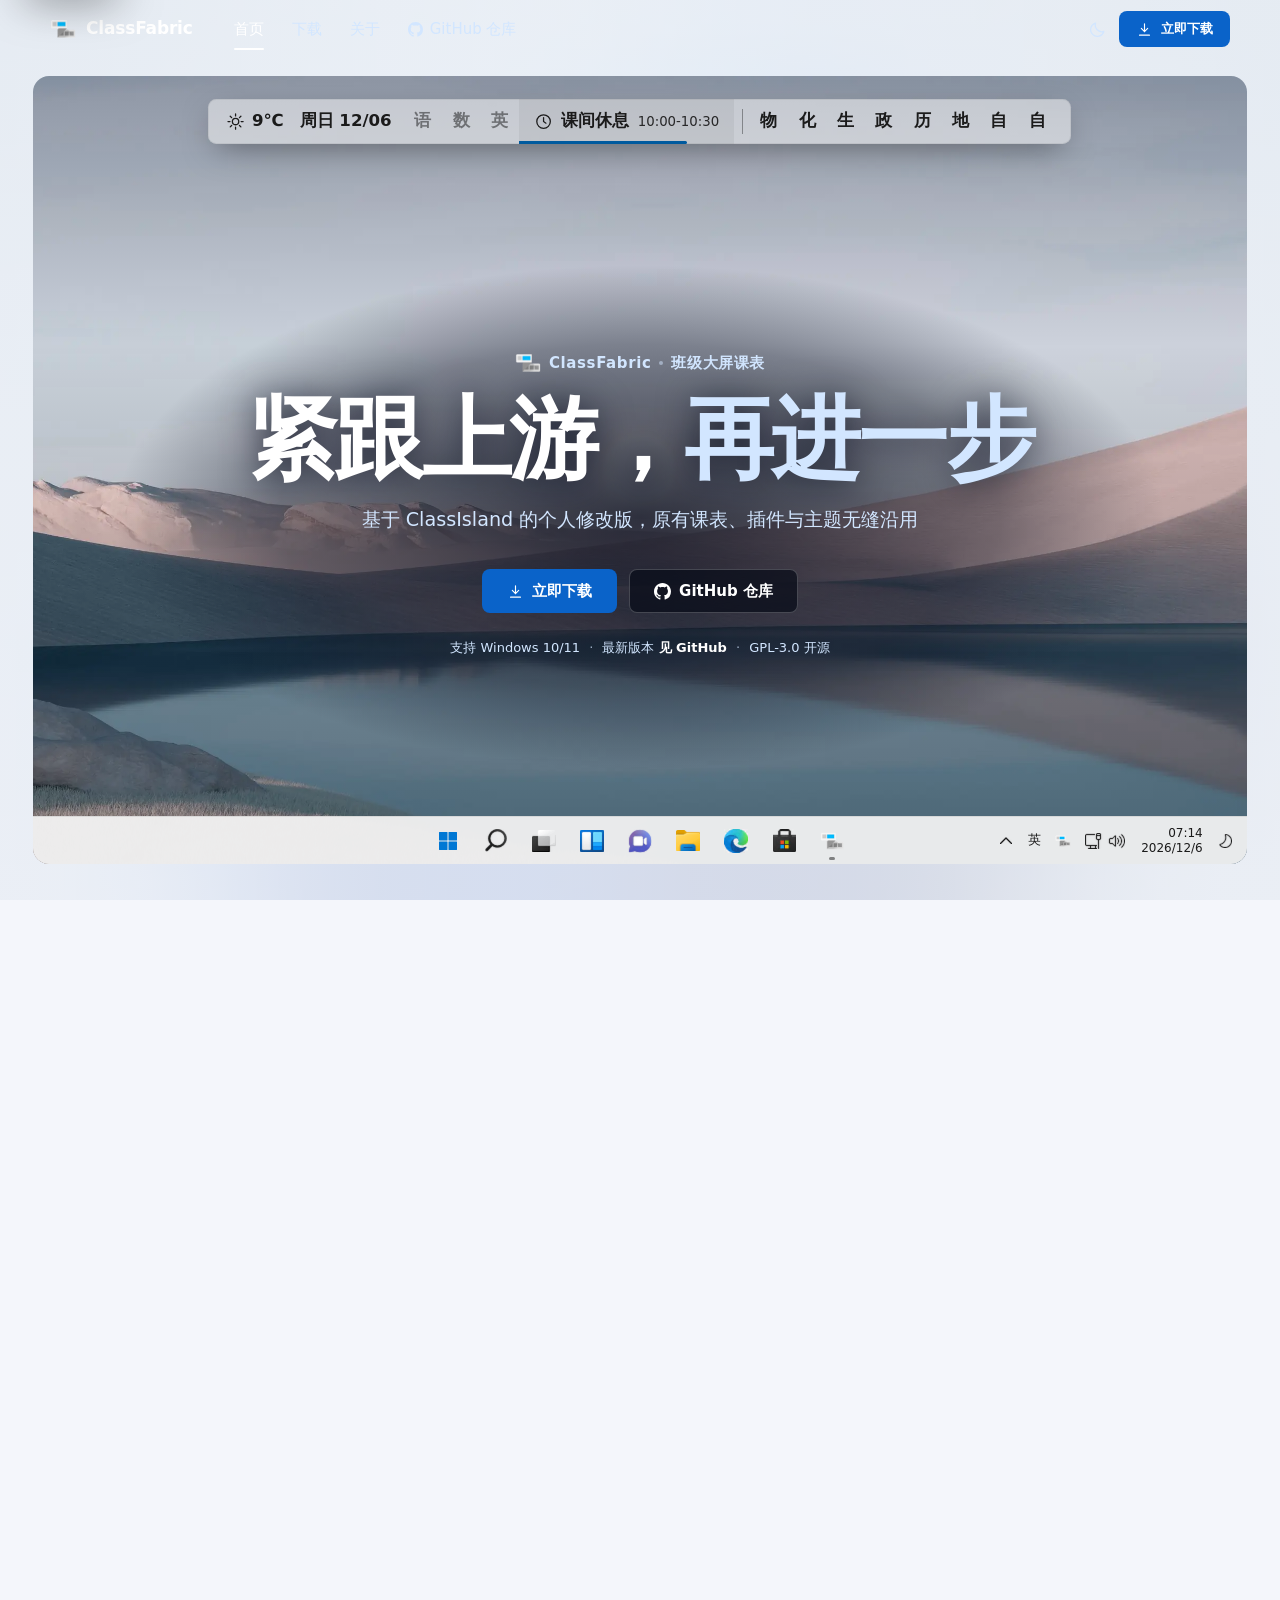
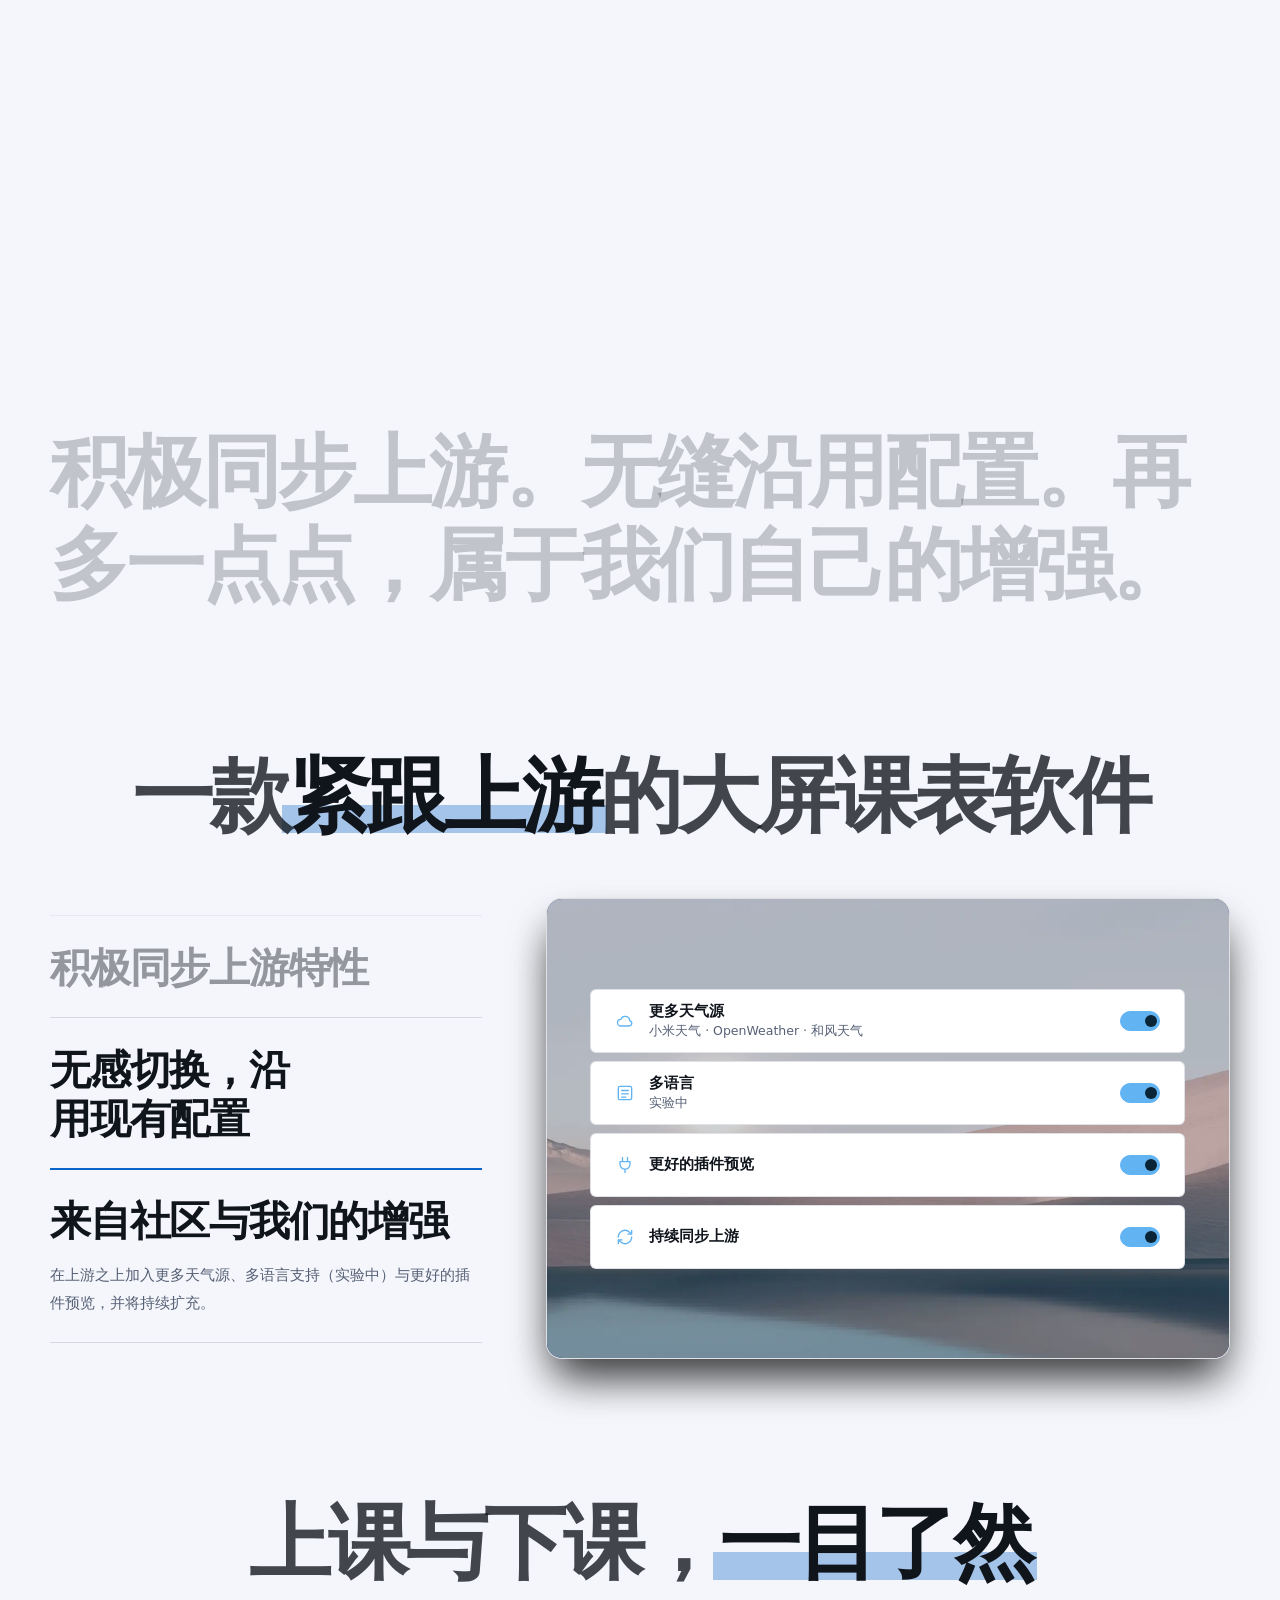
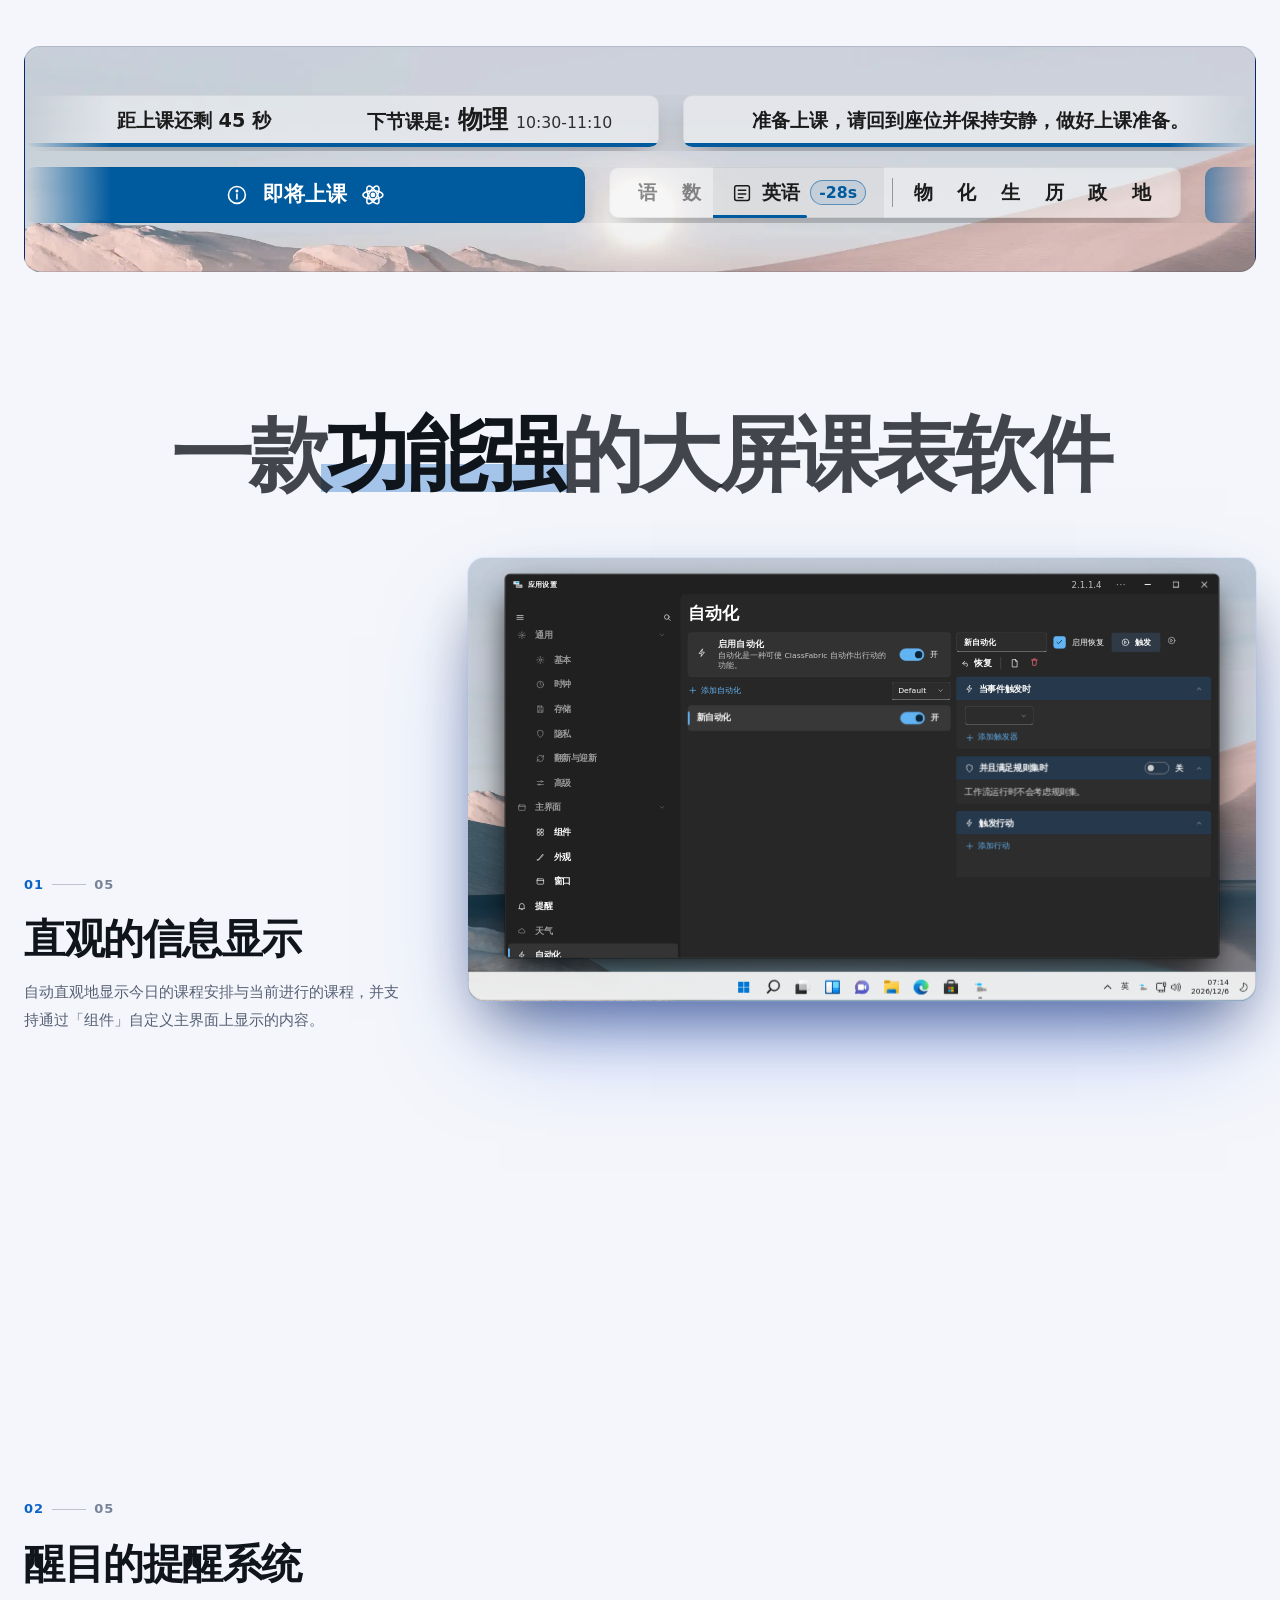
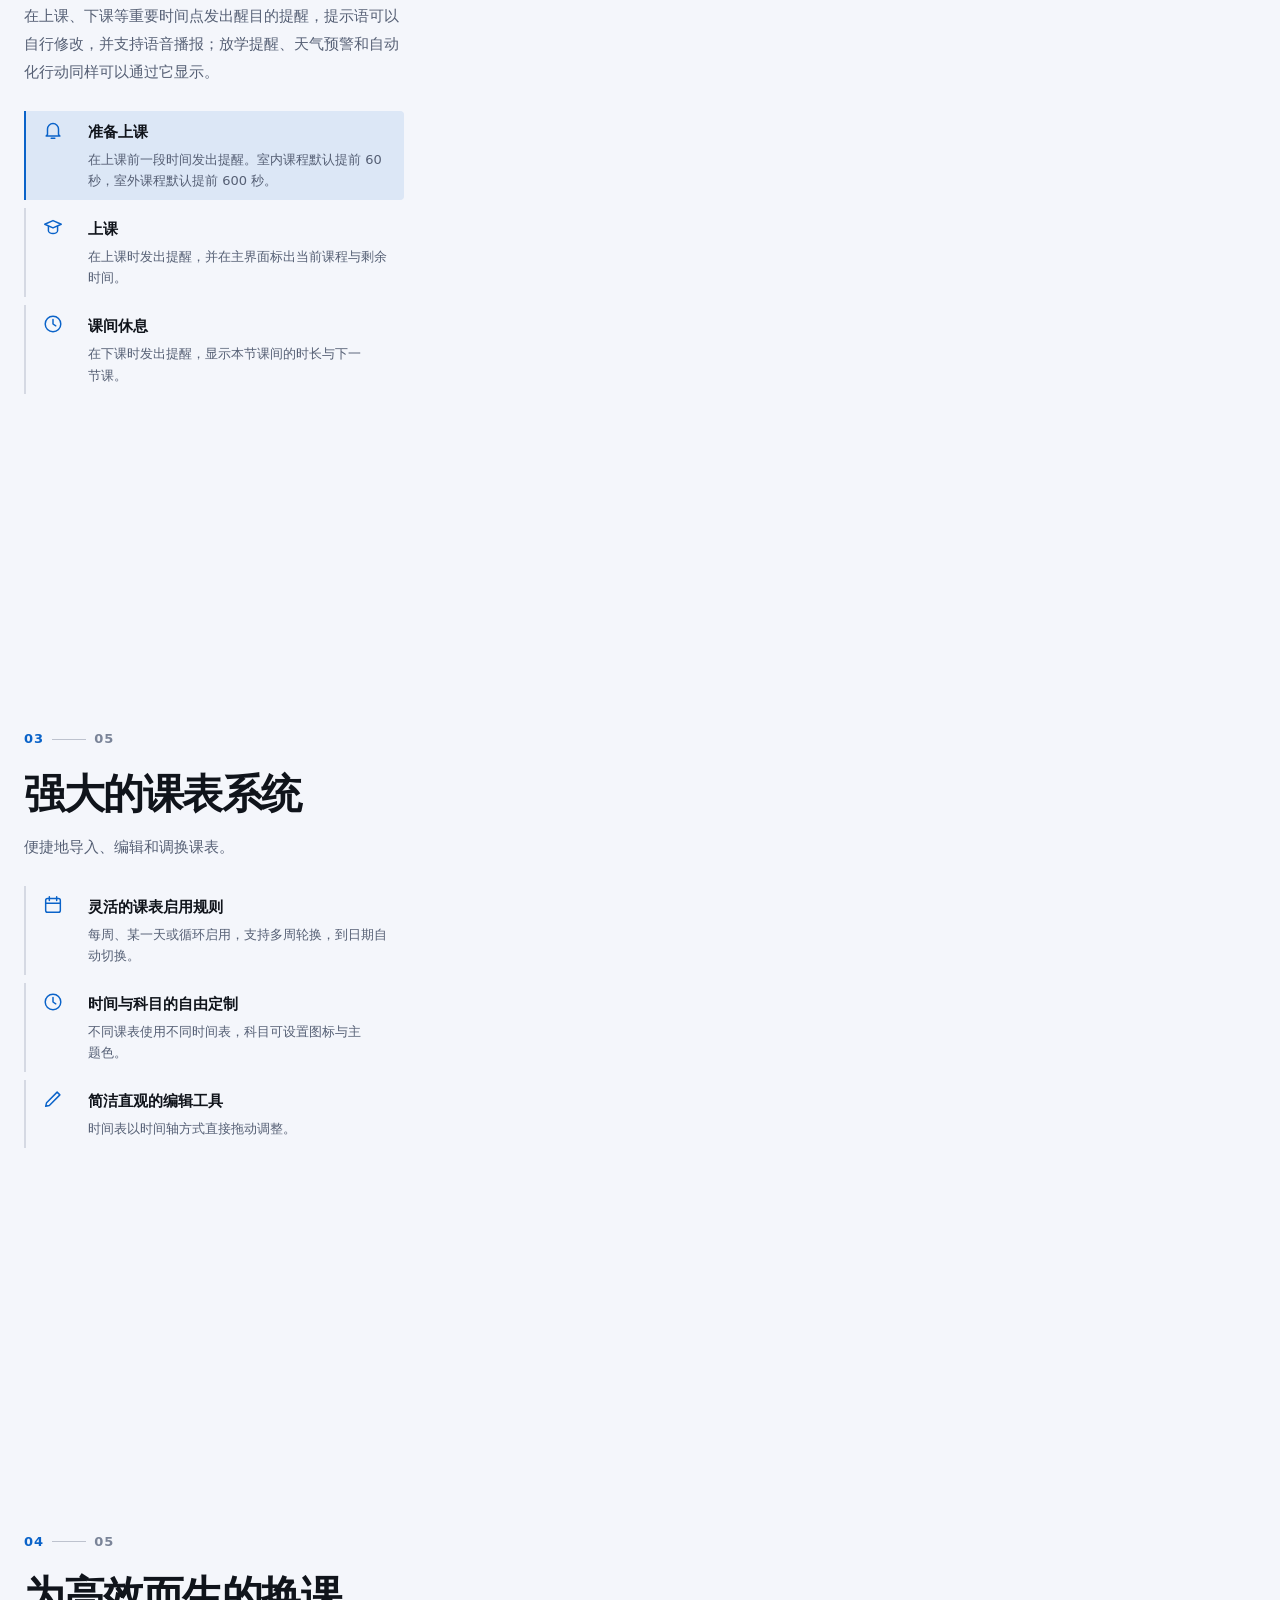
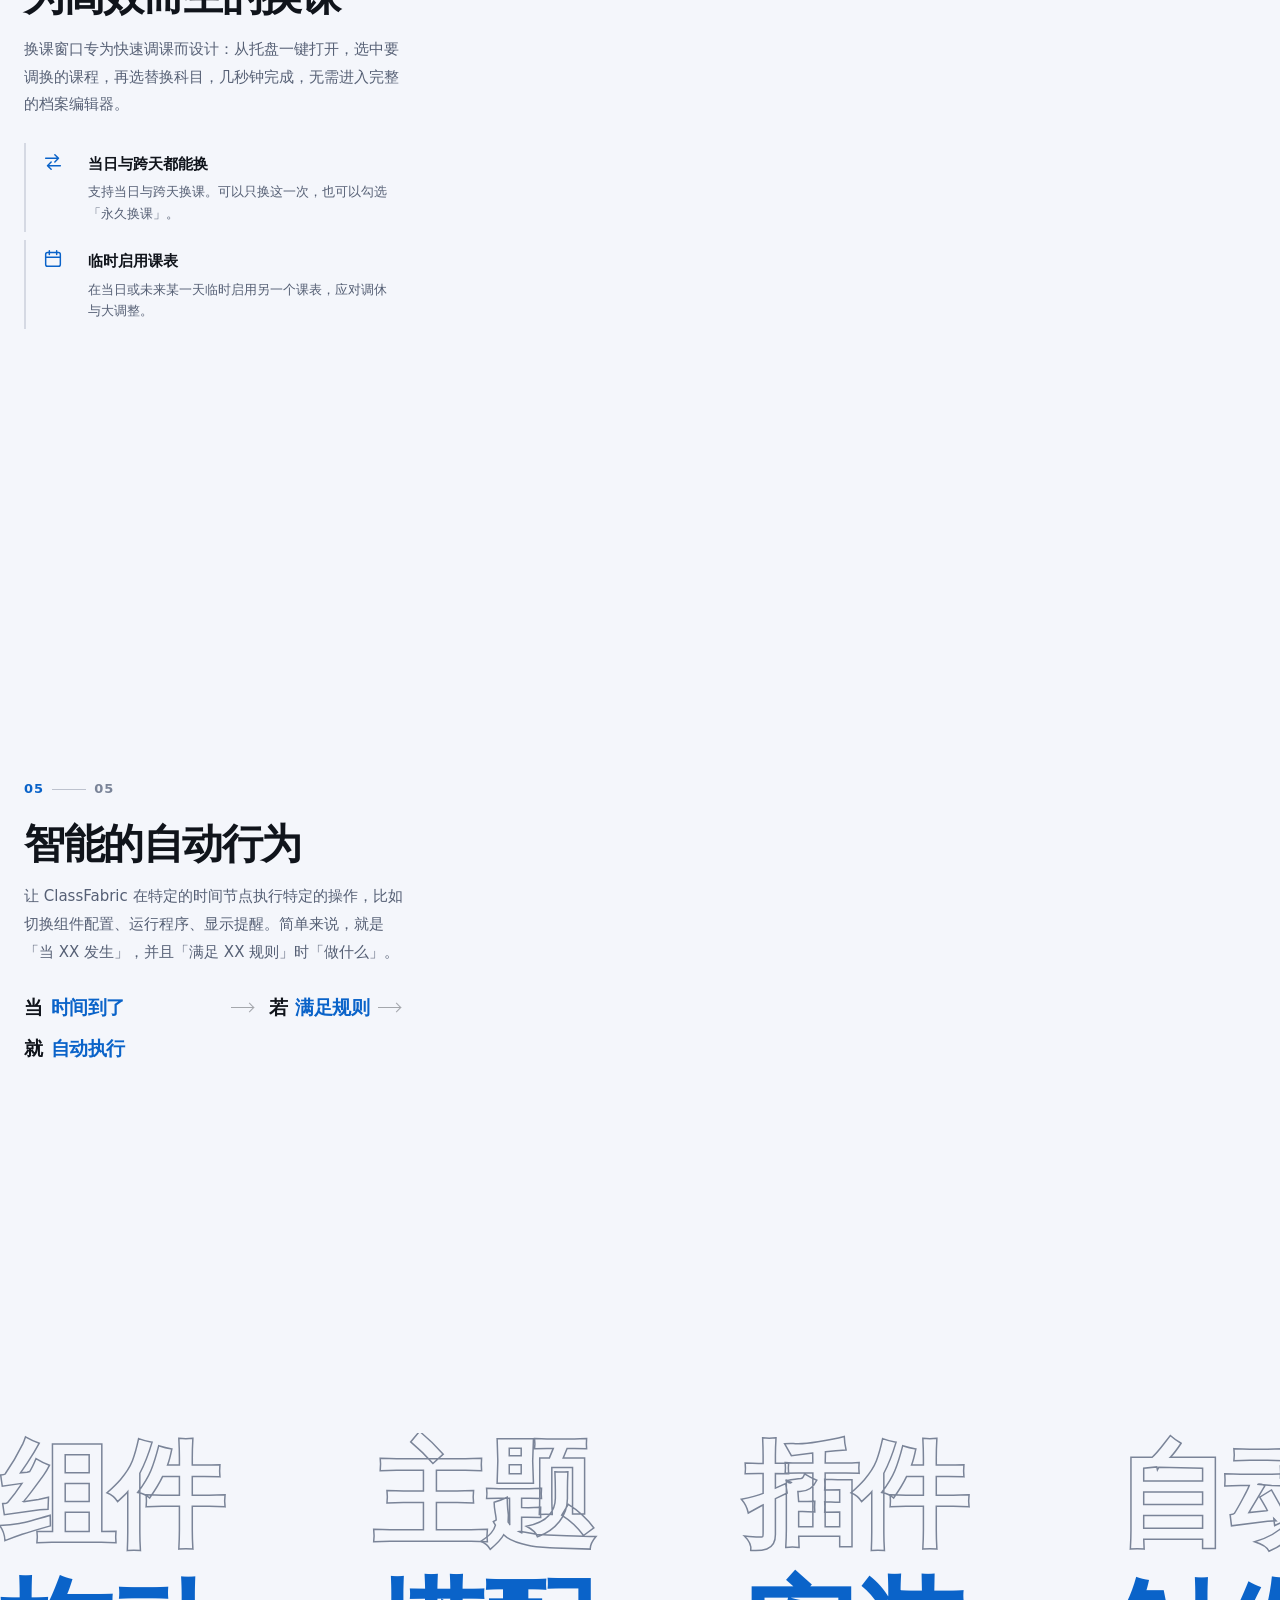
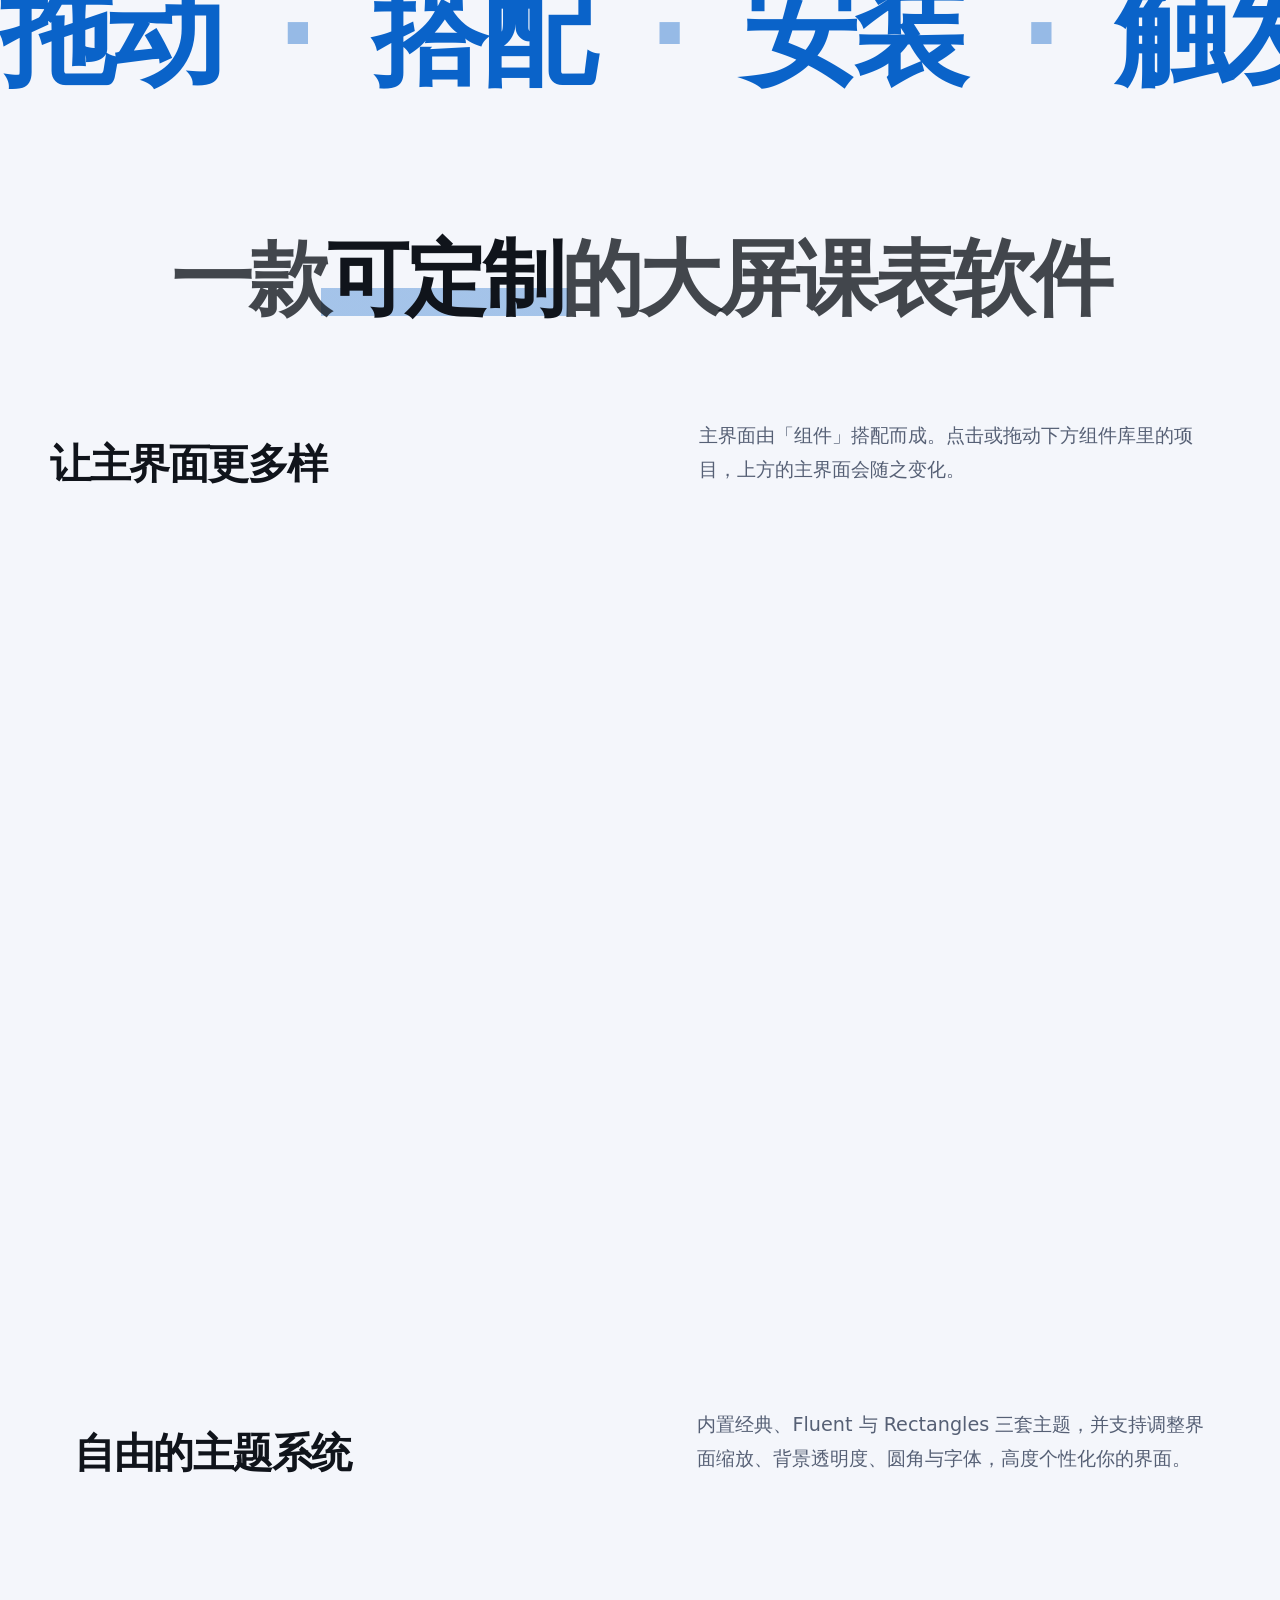
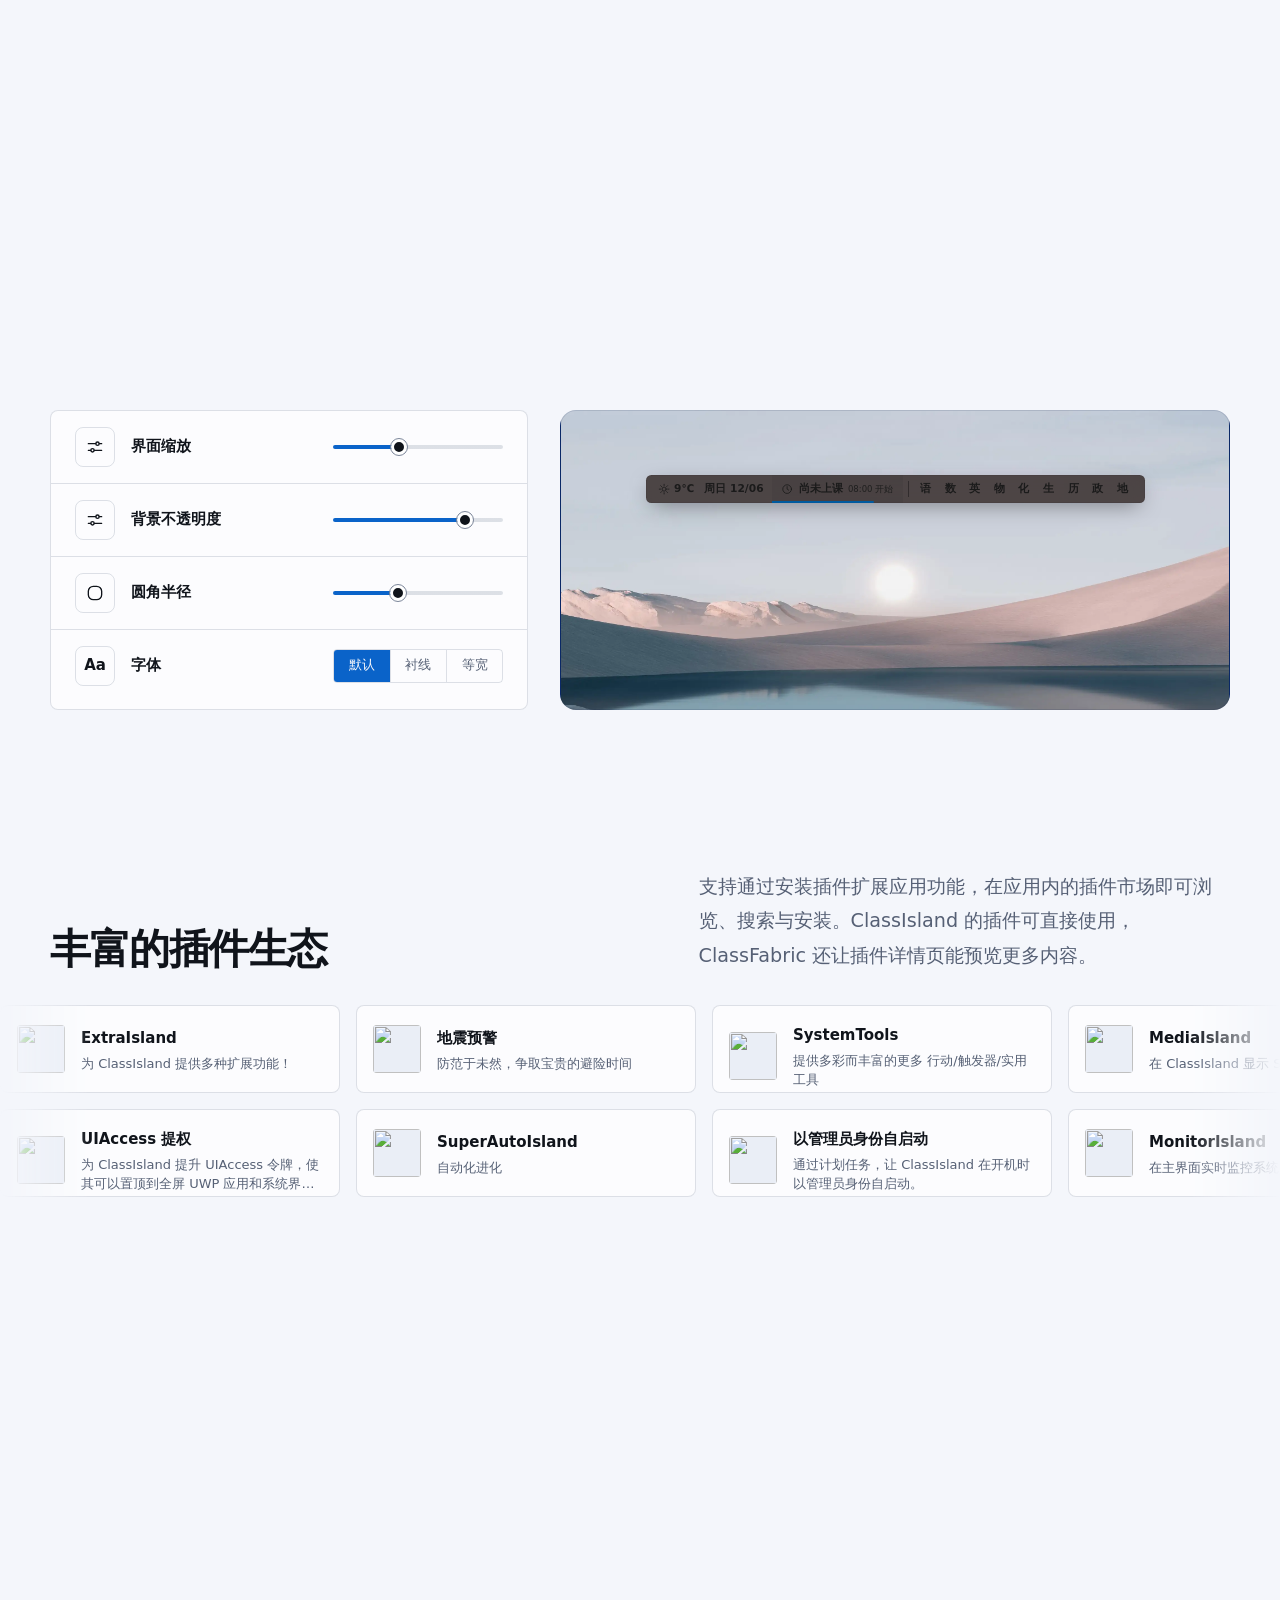
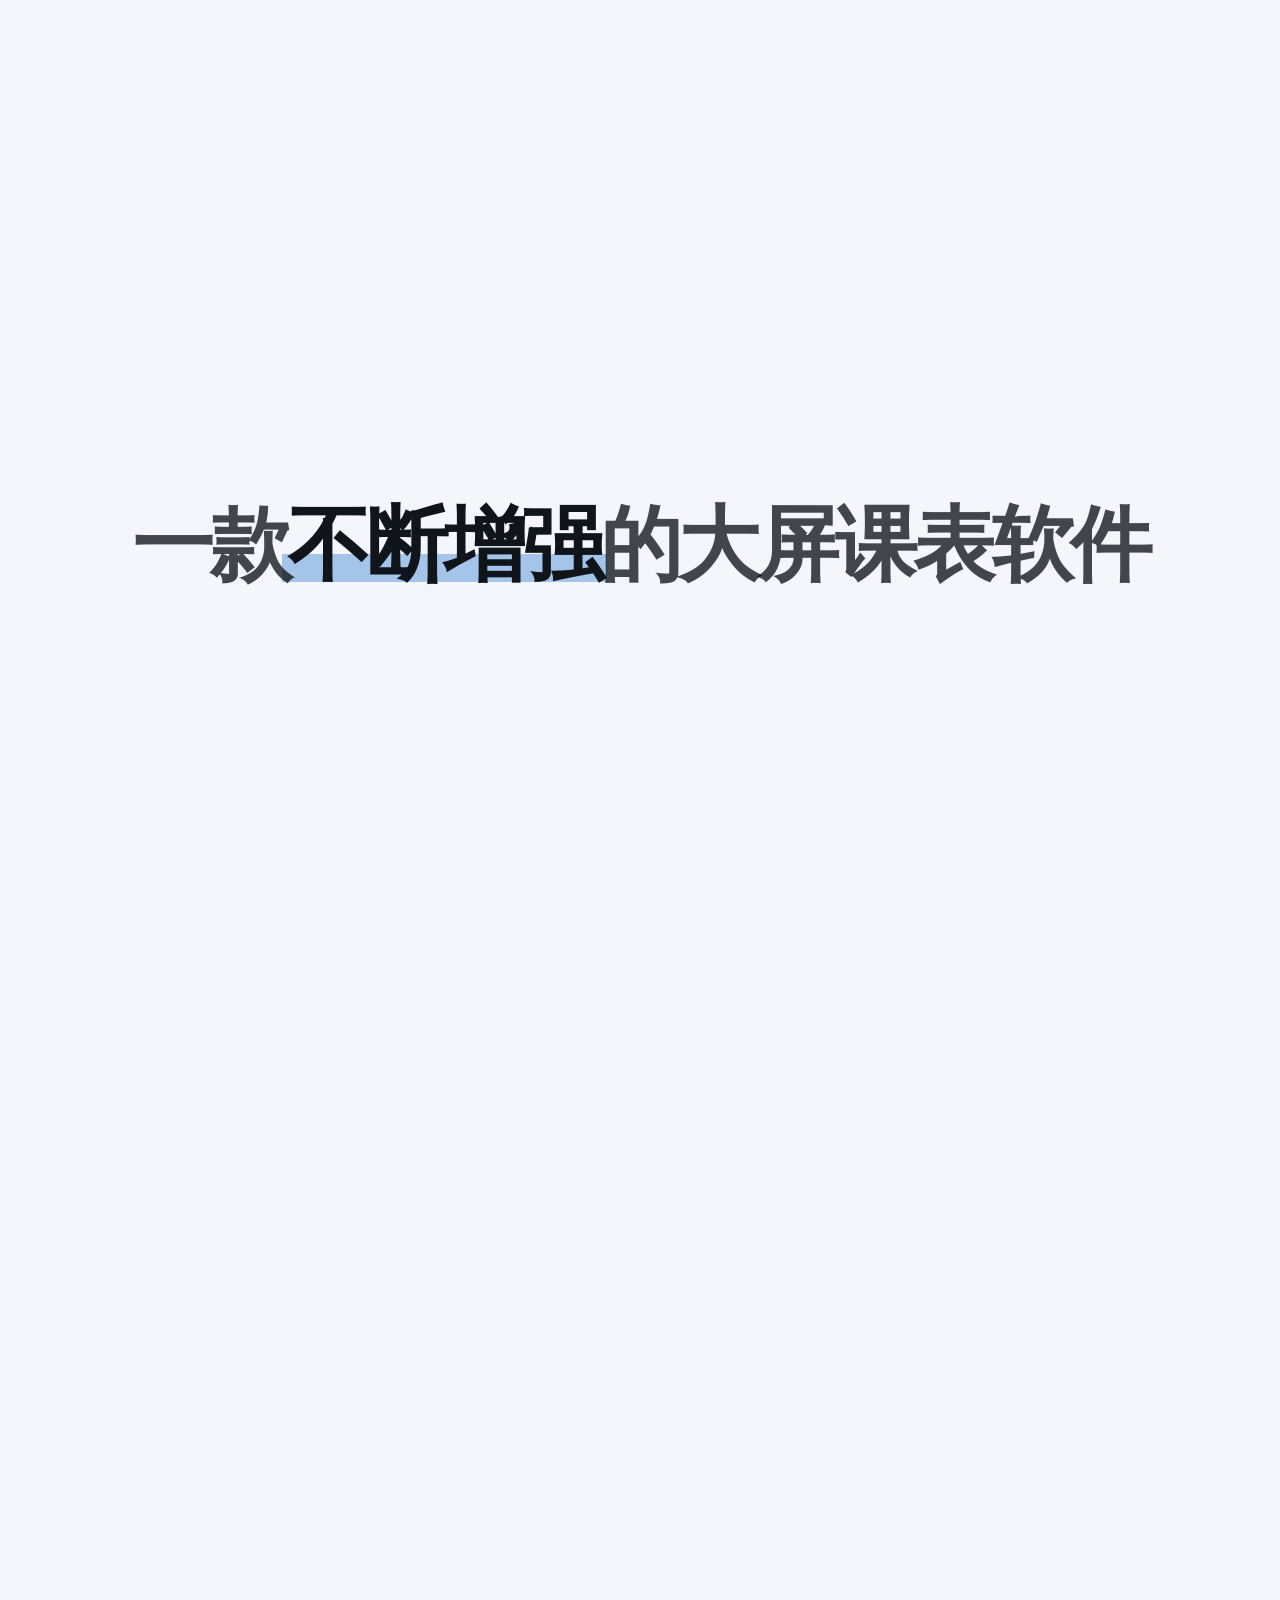
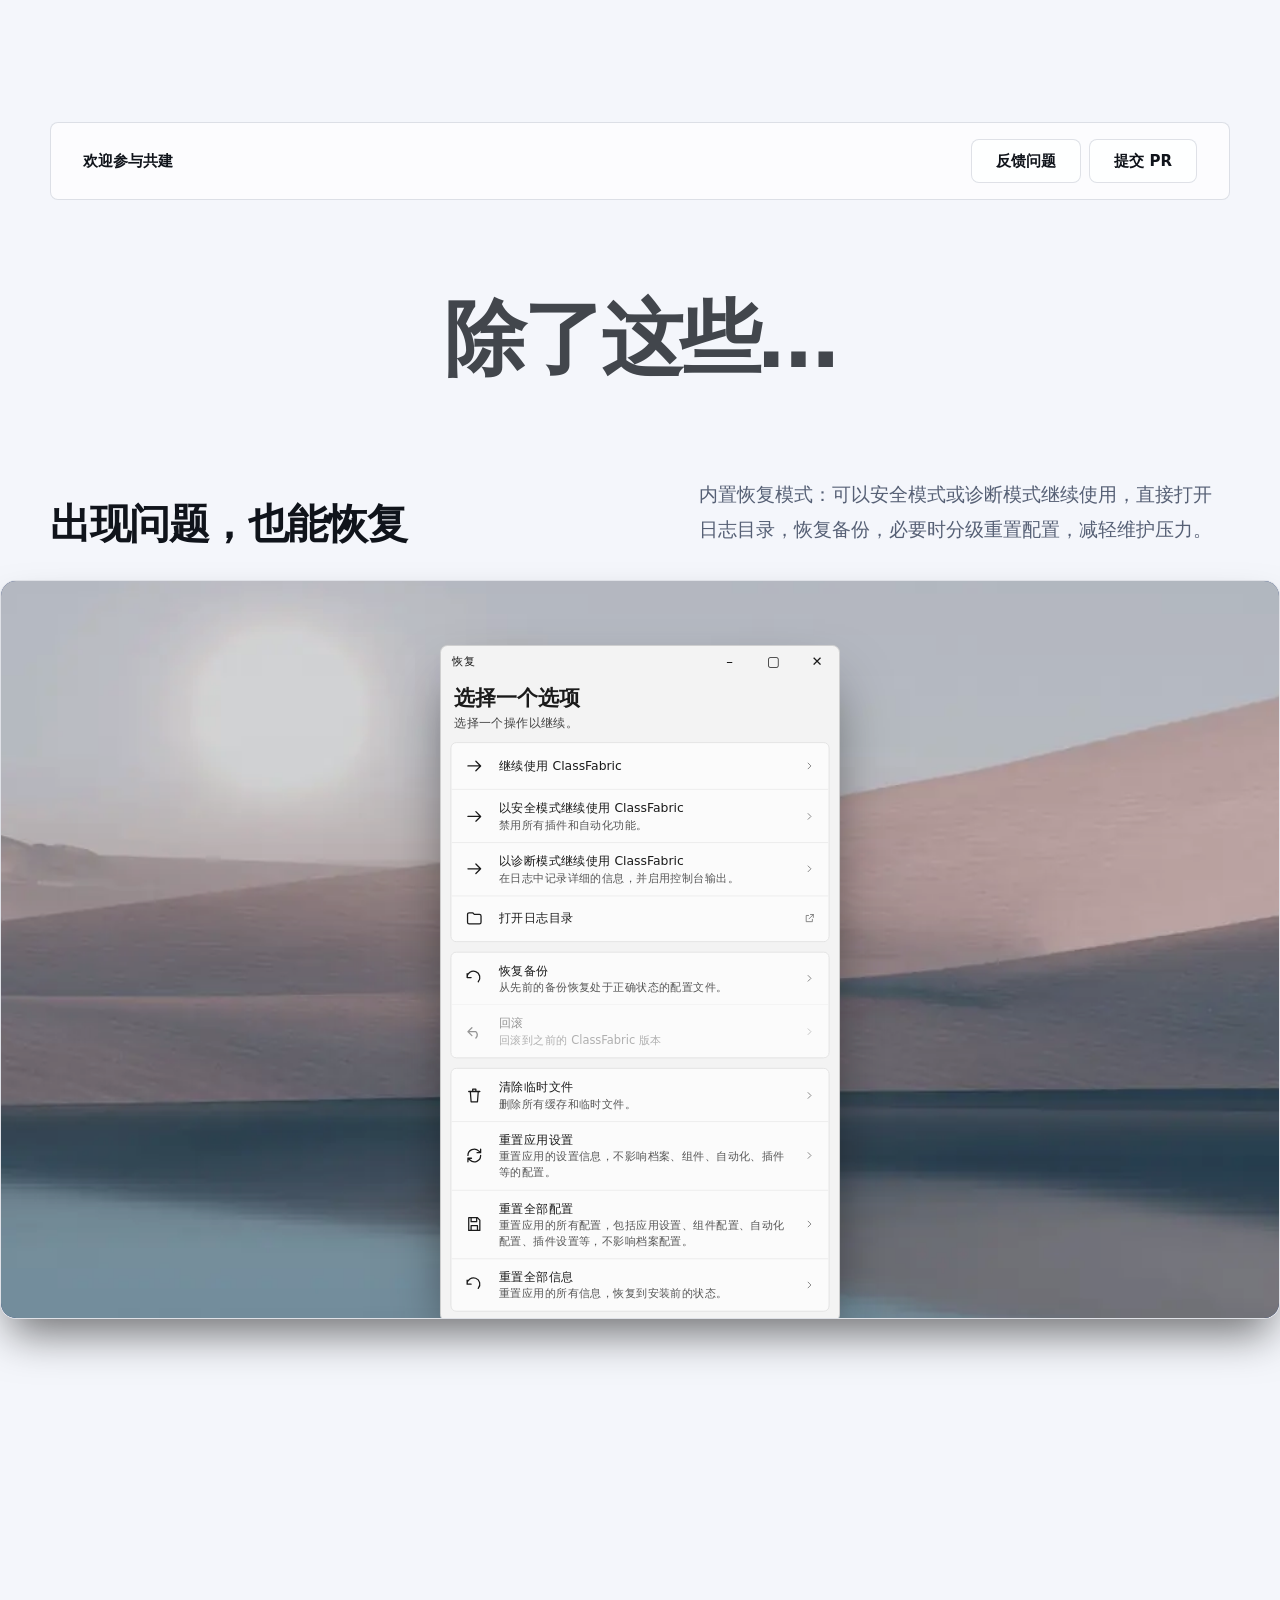
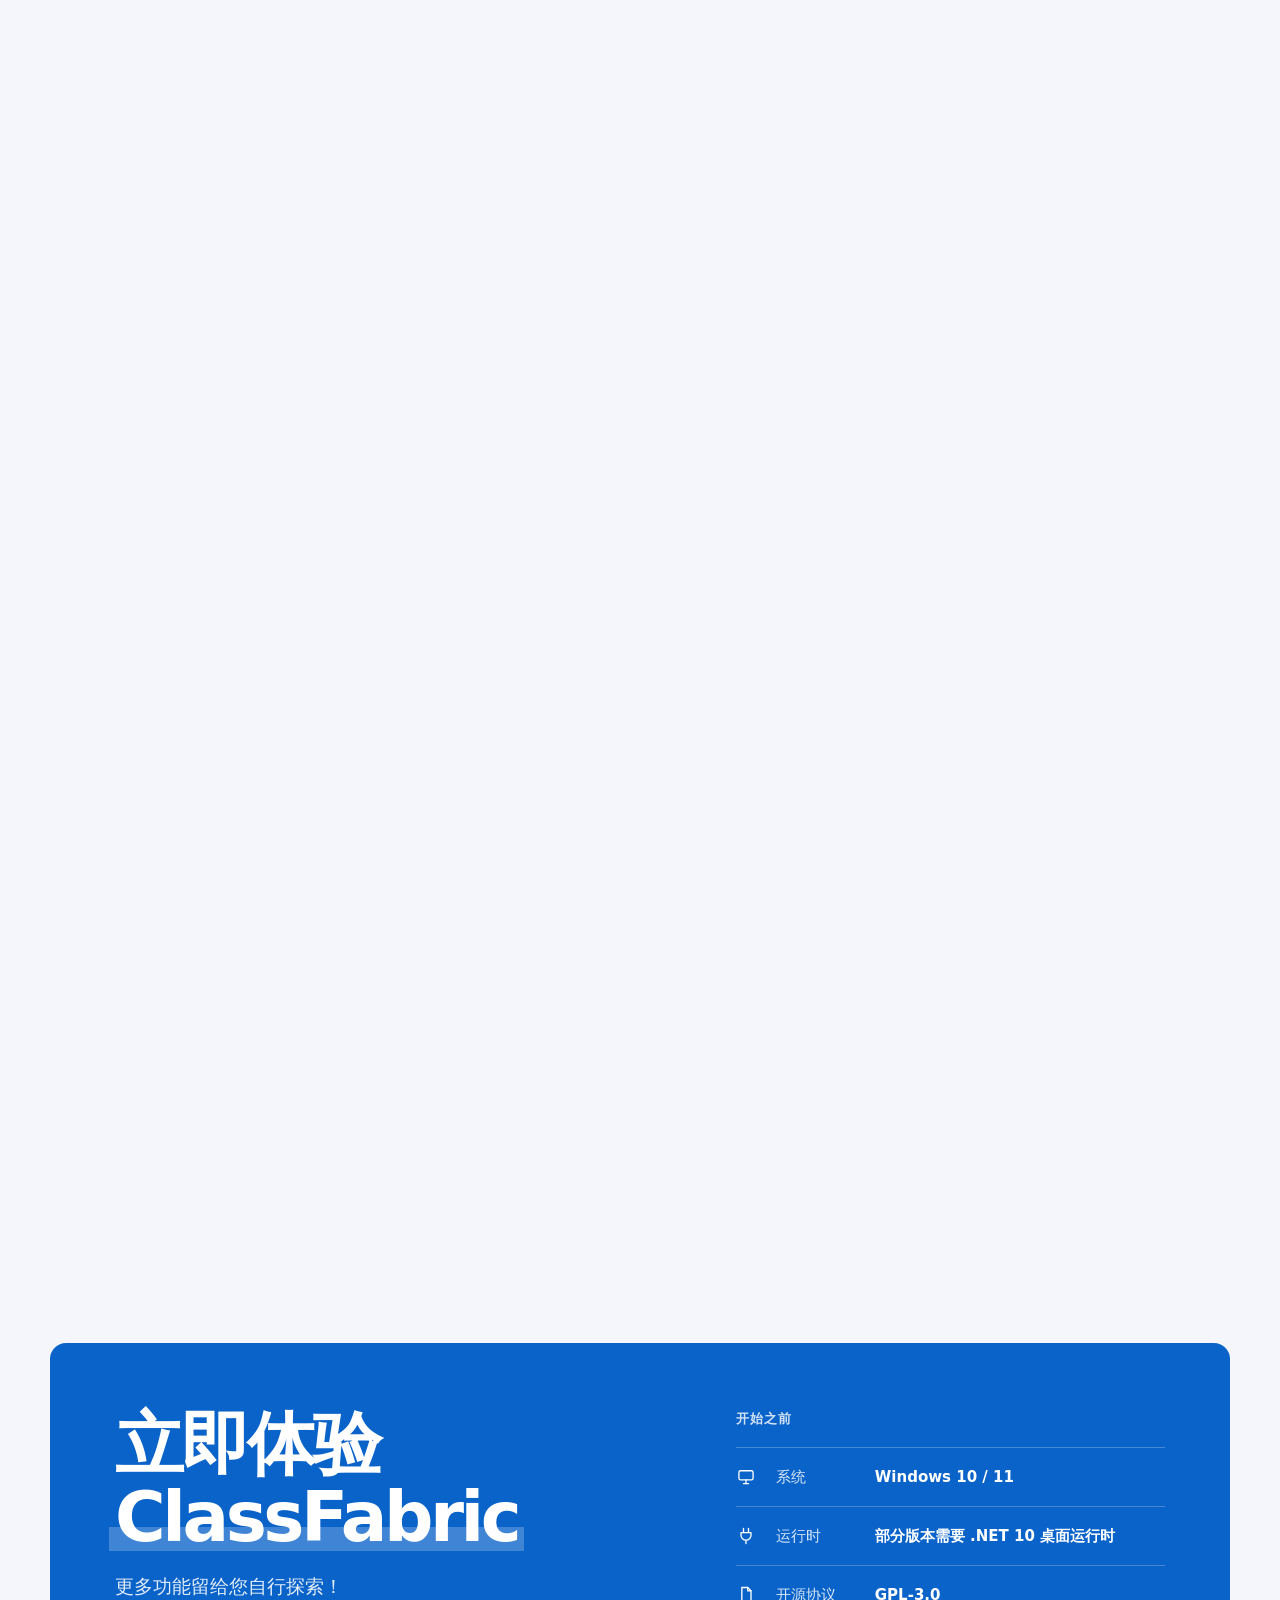
==== commit d409a2b7: "旧 site.css 设计迁移：桌面按钮/徽标/折叠面板/页脚/首屏/标签页/chip 全部改为 token 版 base.css，删除被取代的旧规则与光标光斑、悬停自动展开，首页后段步骤与关系区重写" ====
--- a/index.html
+++ b/index.html
@@ -34,14 +34,15 @@
 <meta name="color-scheme" content="dark light">
 <script>document.documentElement.classList.add("js");try{var t=localStorage.getItem("cf_theme");if(t!=="light"&&t!=="dark")t=matchMedia("(prefers-color-scheme: light)").matches?"light":"dark";document.documentElement.dataset.theme=t}catch(e){}</script>
 <script>window.cfWpPre=1;(function () { var W = { lake: 'd', pine: 'dt', dune: 'd', dawn: 't', ember: 'tn', bloom: 'n' }; var L = { lake: 1, pine: 1, dawn: 1, dune: 1 }; var d = document.documentElement, h = new Date().getHours(); var ph = h >= 7 && h < 17 ? 'd' : (h >= 5 && h < 7) || (h >= 17 && h < 19) ? 't' : 'n'; var last = ''; try { last = localStorage.getItem('cf_wp') || ''; } catch (e) { } var mode = Math.random() < .5 ? 'time' : 'random'; var pool = Object.keys(W).filter(function (x) { return mode === 'random' || W[x].indexOf(ph) > -1; }); var q = pool.filter(function (x) { return x !== last; }); if (!q.length) q = pool; var k = q[Math.floor(Math.random() * q.length)]; try { localStorage.setItem('cf_wp', k); } catch (e) { } var big = '/assets/img/wp/' + k + (window.cfWpS ? '' : '-l') + '.webp'; d.style.setProperty('--wp', 'url(/assets/img/wp/' + k + '.webp)'); d.style.setProperty('--wpl', 'url(' + big + ')'); d.dataset.wp = k; d.dataset.wpi = L[k] ? 'light' : 'dark'; d.dataset.wpm = mode; d.dataset.wpt = ph; window.cfWp = { key: k, mode: mode, phase: ph }; if (window.cfWpPre) { var l = document.createElement('link'); l.rel = 'preload'; l.as = 'image'; l.type = 'image/webp'; l.href = window.cfWpPre === 2 ? '/assets/img/wp/' + k + '.webp' : big; l.setAttribute('fetchpriority', 'high'); document.head.appendChild(l); } })();</script>
-<link rel="stylesheet" href="/assets/css/site.css?v=76b7afa">
-<link rel="stylesheet" href="/assets/css/tokens.css?v=76b7afa">
-<link rel="stylesheet" href="/assets/css/materials.css?v=76b7afa">
-<link rel="stylesheet" href="/assets/css/nav.css?v=76b7afa">
+<link rel="stylesheet" href="/assets/css/site.css?v=9c0062e">
+<link rel="stylesheet" href="/assets/css/tokens.css?v=9c0062e">
+<link rel="stylesheet" href="/assets/css/materials.css?v=9c0062e">
+<link rel="stylesheet" href="/assets/css/nav.css?v=9c0062e">
+<link rel="stylesheet" href="/assets/css/base.css?v=9c0062e">
 <script type="application/ld+json">{"@context":"https://schema.org","@graph":[{"@type":"Organization","@id":"https://cf.ansoukin.top/#org","name":"ClassFabric","url":"https://cf.ansoukin.top/","logo":{"@type":"ImageObject","url":"https://cf.ansoukin.top/assets/img/icon-192.png","width":192,"height":192},"sameAs":["https://github.com/Ansoukin/ClassFabric"]},{"@type":"WebSite","@id":"https://cf.ansoukin.top/#website","url":"https://cf.ansoukin.top/","name":"ClassFabric","alternateName":["ClassFabric 官网","ClassIsland 个人修改版"],"inLanguage":"zh-CN","publisher":{"@id":"https://cf.ansoukin.top/#org"}},{"@type":"SoftwareApplication","@id":"https://cf.ansoukin.top/#app","name":"ClassFabric","alternateName":"ClassIsland 个人修改版","applicationCategory":"EducationalApplication","operatingSystem":"Windows 10, Windows 11","description":"ClassIsland 的个人修改版班级大屏课表，紧跟上游更新，原有课表、插件与主题可直接沿用。","url":"https://cf.ansoukin.top/","downloadUrl":"https://cf.ansoukin.top/download.html","installUrl":"https://cf.ansoukin.top/download.html","license":"https://www.gnu.org/licenses/gpl-3.0.html","isBasedOn":{"@type":"SoftwareApplication","name":"ClassIsland","url":"https://classisland.tech"},"image":"https://cf.ansoukin.top/assets/img/og.jpg","featureList":["课表编辑与调课","自动化行为","插件生态","主题与主界面自定义","更多天气源","多语言（实验中）"],"offers":{"@type":"Offer","price":"0","priceCurrency":"CNY"},"publisher":{"@id":"https://cf.ansoukin.top/#org"}},{"@type":"SiteNavigationElement","@id":"https://cf.ansoukin.top/#nav-0","name":"首页","description":"ClassFabric 首页：紧跟上游的 ClassIsland 班级大屏课表","url":"https://cf.ansoukin.top/"},{"@type":"SiteNavigationElement","@id":"https://cf.ansoukin.top/#nav-1","name":"下载","description":"下载 ClassFabric Windows 版","url":"https://cf.ansoukin.top/download.html"},{"@type":"SiteNavigationElement","@id":"https://cf.ansoukin.top/#nav-2","name":"关于","description":"了解 ClassFabric 与 ClassIsland 的关系、已完成与计划中的功能","url":"https://cf.ansoukin.top/about.html"},{"@type":"WebPage","@id":"https://cf.ansoukin.top/#page","url":"https://cf.ansoukin.top/","name":"ClassFabric — 紧跟上游的 ClassIsland 班级大屏课表","description":"ClassFabric 是基于 ClassIsland 的个人修改版班级大屏课表：积极同步上游特性，原有课表、自动化、插件与主题无缝沿用，并加入更多天气源、多语言等改进。","inLanguage":"zh-CN","isPartOf":{"@id":"https://cf.ansoukin.top/#website"},"primaryImageOfPage":{"@type":"ImageObject","url":"https://cf.ansoukin.top/assets/img/og.jpg","width":1200,"height":630},"about":{"@id":"https://cf.ansoukin.top/#app"}}]}</script>
-<link rel="stylesheet" href="/assets/css/home2.css?v=76b7afa">
-<link rel="stylesheet" href="/assets/css/bento.css?v=76b7afa">
-<link rel="stylesheet" href="/assets/css/display.css?v=76b7afa">
+<link rel="stylesheet" href="/assets/css/home2.css?v=9c0062e">
+<link rel="stylesheet" href="/assets/css/bento.css?v=9c0062e">
+<link rel="stylesheet" href="/assets/css/display.css?v=9c0062e">
 <link rel="preconnect" href="https://api.github.com" crossorigin>
 <link rel="dns-prefetch" href="https://cdn.jsdelivr.net">
 <script type="speculationrules">{"prefetch":[{"source":"list","urls":["/download.html","/about.html"]}]}</script>
@@ -59,18 +60,18 @@
 <section class="sec n5-cus" id="custom"><div class="wrap"><h2 class="claim rv">一款<span class="g">可定制</span>的大屏课表软件</h2></div><div class="wrap n5-sh"><div class="rv"><h3>让主界面更多样</h3></div><div class="rv d1"><p>主界面由「组件」搭配而成。点击或拖动下方组件库里的项目，上方的主界面会随之变化。</p></div></div><div class="n5-wide rv n5-mix"><div class="panel " style="--wx:8%;--wy:44%;--ws:230%"><div class="wp"></div><div style="position:relative"><div class="n5-mixin"><div class="n5-misl" data-wx-island aria-live="polite"></div><div class="n5-mwin"><div class="app" data-app="settings" data-start="widgets" data-h="600" data-seed="文本=Hello World!" data-script="1"></div></div></div><template data-wx-tpl><span data-k="天气简报" class="wx"><svg viewBox="0 0 24 24" aria-hidden="true"><circle cx="12" cy="12" r="4"/><path d="M12 2.5v2.5M12 19v2.5M2.5 12H5M19 12h2.5M5.3 5.3l1.8 1.8M16.9 16.9l1.8 1.8M5.3 18.7l1.8-1.8M16.9 7.1l1.8-1.8"/></svg>9℃</span><span data-k="课程表" class="wsch" data-sched><span class="s p">语</span><span class="s p">数</span><span class="s p">英</span><span class="cur"><svg viewBox="0 0 24 24" aria-hidden="true"><circle cx="12" cy="12" r="8.5"/><path d="M12 7v5l3 2"/></svg><span>课间休息</span><small>10:20-10:30</small></span><span class="sep"></span><span class="s">物</span><span class="s">化</span><span class="s">生</span><span class="s">历</span><span class="s">政</span><span class="s">地</span></span></template></div></div></div><div class="wrap n5-thm"><div class="wrap n5-sh"><div class="rv"><h3>自由的主题系统</h3></div><div class="rv d1"><p>内置经典、Fluent 与 Rectangles 三套主题，并支持调整界面缩放、背景透明度、圆角与字体，高度个性化你的界面。</p></div></div><div class="n5-ths rv"><button type="button" class="n5-th" data-th="classic" aria-pressed="false"><span class="n5-thx"><span class="n5-thn"><h4>经典</h4><span class="bdg blue sm"><i class="dot"></i>内置</span></span><span class="n5-thd">单行岛条，天气、日期、课程与倒计时同排显示。</span></span><span class="n5-thp"><img src="/assets/img/theme-classic-bar.webp" alt="经典 主题的主界面效果" width="656" height="119" loading="lazy" decoding="async"></span><span class="tg"><i></i></span></button><button type="button" class="n5-th on" data-th="fluent" aria-pressed="true"><span class="n5-thx"><span class="n5-thn"><h4>Fluent</h4><span class="bdg blue sm"><i class="dot"></i>内置</span></span><span class="n5-thd">分体主界面，日期、时间与倒计时另起一行。</span></span><span class="n5-thp"><img src="/assets/img/theme-fluent-bar.webp" alt="Fluent 主题的主界面效果" width="656" height="119" loading="lazy" decoding="async"></span><span class="tg on"><i></i></span></button><button type="button" class="n5-th" data-th="rect" aria-pressed="false"><span class="n5-thx"><span class="n5-thn"><h4>Rectangles</h4><span class="bdg blue sm"><i class="dot"></i>内置</span></span><span class="n5-thd">方块背景之上的醒目岛条。</span></span><span class="n5-thp"><img src="/assets/img/theme-rect-bar.webp" alt="Rectangles 主题的主界面效果" width="656" height="119" loading="lazy" decoding="async"></span><span class="tg"><i></i></span></button></div><div class="n5-tune rv"><div class="n5-ctls"><div class="n5-ctl"><span class="n5-ci"><svg viewBox="0 0 24 24" aria-hidden="true"><path d="M4 8h9M17 8h3M4 16h3M11 16h9"/><circle cx="15" cy="8" r="2"/><circle cx="9" cy="16" r="2"/></svg></span><div><b>界面缩放</b></div><input class="n5-rg" type="range" data-k="s" min="70" max="150" value="100" aria-label="界面缩放"></div><div class="n5-ctl"><span class="n5-ci"><svg viewBox="0 0 24 24" aria-hidden="true"><path d="M4 8h9M17 8h3M4 16h3M11 16h9"/><circle cx="15" cy="8" r="2"/><circle cx="9" cy="16" r="2"/></svg></span><div><b>背景不透明度</b></div><input class="n5-rg" type="range" data-k="o" min="0" max="100" value="80" aria-label="背景不透明度"></div><div class="n5-ctl"><span class="n5-ci"><svg viewBox="0 0 24 24" aria-hidden="true"><rect x="4" y="4" width="16" height="16" rx="6"/></svg></span><div><b>圆角半径</b></div><input class="n5-rg" type="range" data-k="r" min="0" max="100" value="37" aria-label="圆角半径"></div><div class="n5-ctl"><span class="n5-ci">Aa</span><div><b>字体</b></div><div class="n5-seg" role="group" aria-label="字体"><button type="button" class="on" data-ff="sans">默认</button><button type="button" data-ff="serif">衬线</button><button type="button" data-ff="mono">等宽</button></div></div></div><div class="n5-live"><div class="n5-tisl"><div class="isl-stack"><div class="isl static on" data-sched data-ms="3000" style="--dur:3.0s;--p0:56%;--p1:78%;--r0:0.7179"><span class="wx"><svg viewBox="0 0 24 24" aria-hidden="true"><circle cx="12" cy="12" r="4"/><path d="M12 2.5v2.5M12 19v2.5M2.5 12H5M19 12h2.5M5.3 5.3l1.8 1.8M16.9 16.9l1.8 1.8M5.3 18.7l1.8-1.8M16.9 7.1l1.8-1.8"/></svg>9℃</span><span class="idt">周四 10/29</span><span class="s p">语</span><span class="s p">数</span><span class="s p">英</span><span class="cur"><svg viewBox="0 0 24 24" aria-hidden="true"><circle cx="12" cy="12" r="8.5"/><path d="M12 7v5l3 2"/></svg><span>课间休息</span><small>10:00-10:30</small></span><span class="sep"></span><span class="s">物</span><span class="s">化</span><span class="s">生</span><span class="s">政</span><span class="s">历</span><span class="s">地</span><span class="s">自</span><span class="s">自</span></div></div></div></div></div></div><div class="wrap n5-sh"><div class="rv"><h3>丰富的插件生态</h3></div><div class="rv d1"><p>支持通过安装插件扩展应用功能，在应用内的插件市场即可浏览、搜索与安装。ClassIsland 的插件可直接使用，ClassFabric 还让插件详情页能预览更多内容。</p></div></div><div class="n5-plg rv" aria-label="社区插件"><div class="n5-lane"><div class="trk"><a class="n5-pc" href="https://github.com/LiPolymer/ExtraIsland" target="_blank" rel="noopener"><img src="https://cdn.jsdelivr.net/gh/LiPolymer/ExtraIsland@master/ExtraIsland/icon.png" alt="" loading="lazy" width="48" height="48"><div><b>ExtraIsland</b><small>为 ClassIsland 提供多种扩展功能！</small></div></a><a class="n5-pc" href="https://github.com/denglihong2007/EarthquakeWarningForClassIsLand" target="_blank" rel="noopener"><img src="https://cdn.jsdelivr.net/gh/denglihong2007/EarthquakeWarningForClassIsLand@master/EarthquakeWarning/icon.png" alt="" loading="lazy" width="48" height="48"><div><b>地震预警</b><small>防范于未然，争取宝贵的避险时间</small></div></a><a class="n5-pc" href="https://github.com/Programmer-MrWang/SystemTools" target="_blank" rel="noopener"><img src="https://cdn.jsdelivr.net/gh/Programmer-MrWang/SystemTools@main/icon.png" alt="" loading="lazy" width="48" height="48"><div><b>SystemTools</b><small>提供多彩而丰富的更多 行动/触发器/实用工具</small></div></a><a class="n5-pc" href="https://github.com/bywhite0/MediaIsland" target="_blank" rel="noopener"><img src="https://cdn.jsdelivr.net/gh/bywhite0/MediaIsland@master/MediaIsland/icon.png" alt="" loading="lazy" width="48" height="48"><div><b>MediaIsland</b><small>在 ClassIsland 显示 SMTC 媒体信息。</small></div></a><a class="n5-pc" href="https://github.com/lrsgzs/DutyIsland" target="_blank" rel="noopener"><img src="https://cdn.jsdelivr.net/gh/lrsgzs/DutyIsland@master/DutyIsland/icon.png" alt="" loading="lazy" width="48" height="48"><div><b>DutyIsland</b><small>给 ClassIsland 加上值日表。</small></div></a><a class="n5-pc" href="https://github.com/LiuYan-xwx/MonitorIsland" target="_blank" rel="noopener"><img src="https://cdn.jsdelivr.net/gh/LiuYan-xwx/MonitorIsland@master/MonitorIsland/icon.png" alt="" loading="lazy" width="48" height="48"><div><b>MonitorIsland</b><small>在主界面实时监控系统硬件资源使用状态</small></div></a><a class="n5-pc" href="https://github.com/ClassIsland/StartUpAsAdmin" target="_blank" rel="noopener"><img src="https://cdn.jsdelivr.net/gh/ClassIsland/StartUpAsAdmin@master/icon.ico" alt="" loading="lazy" width="48" height="48"><div><b>以管理员身份自启动</b><small>通过计划任务，让 ClassIsland 在开机时以管理员身份自启动。</small></div></a><a class="n5-pc" href="https://github.com/lrsgzs/SuperAutoIsland" target="_blank" rel="noopener"><img src="https://cdn.jsdelivr.net/gh/lrsgzs/SuperAutoIsland@master/SuperAutoIsland/icon.png" alt="" loading="lazy" width="48" height="48"><div><b>SuperAutoIsland</b><small>自动化进化</small></div></a><a class="n5-pc" href="https://github.com/HelloWRC/GrantUiAccess" target="_blank" rel="noopener"><img src="https://cdn.jsdelivr.net/gh/HelloWRC/GrantUiAccess@master/GrantUiAccess/icon.png" alt="" loading="lazy" width="48" height="48"><div><b>UIAccess 提权</b><small>为 ClassIsland 提升 UIAccess 令牌，使其可以置顶到全屏 UWP 应用和系统界面上。</small></div></a><a class="n5-pc" href="https://github.com/LiPolymer/ExtraIsland" target="_blank" rel="noopener"><img src="https://cdn.jsdelivr.net/gh/LiPolymer/ExtraIsland@master/ExtraIsland/icon.png" alt="" loading="lazy" width="48" height="48"><div><b>ExtraIsland</b><small>为 ClassIsland 提供多种扩展功能！</small></div></a><a class="n5-pc" href="https://github.com/denglihong2007/EarthquakeWarningForClassIsLand" target="_blank" rel="noopener"><img src="https://cdn.jsdelivr.net/gh/denglihong2007/EarthquakeWarningForClassIsLand@master/EarthquakeWarning/icon.png" alt="" loading="lazy" width="48" height="48"><div><b>地震预警</b><small>防范于未然，争取宝贵的避险时间</small></div></a><a class="n5-pc" href="https://github.com/Programmer-MrWang/SystemTools" target="_blank" rel="noopener"><img src="https://cdn.jsdelivr.net/gh/Programmer-MrWang/SystemTools@main/icon.png" alt="" loading="lazy" width="48" height="48"><div><b>SystemTools</b><small>提供多彩而丰富的更多 行动/触发器/实用工具</small></div></a><a class="n5-pc" href="https://github.com/bywhite0/MediaIsland" target="_blank" rel="noopener"><img src="https://cdn.jsdelivr.net/gh/bywhite0/MediaIsland@master/MediaIsland/icon.png" alt="" loading="lazy" width="48" height="48"><div><b>MediaIsland</b><small>在 ClassIsland 显示 SMTC 媒体信息。</small></div></a><a class="n5-pc" href="https://github.com/lrsgzs/DutyIsland" target="_blank" rel="noopener"><img src="https://cdn.jsdelivr.net/gh/lrsgzs/DutyIsland@master/DutyIsland/icon.png" alt="" loading="lazy" width="48" height="48"><div><b>DutyIsland</b><small>给 ClassIsland 加上值日表。</small></div></a><a class="n5-pc" href="https://github.com/LiuYan-xwx/MonitorIsland" target="_blank" rel="noopener"><img src="https://cdn.jsdelivr.net/gh/LiuYan-xwx/MonitorIsland@master/MonitorIsland/icon.png" alt="" loading="lazy" width="48" height="48"><div><b>MonitorIsland</b><small>在主界面实时监控系统硬件资源使用状态</small></div></a><a class="n5-pc" href="https://github.com/ClassIsland/StartUpAsAdmin" target="_blank" rel="noopener"><img src="https://cdn.jsdelivr.net/gh/ClassIsland/StartUpAsAdmin@master/icon.ico" alt="" loading="lazy" width="48" height="48"><div><b>以管理员身份自启动</b><small>通过计划任务，让 ClassIsland 在开机时以管理员身份自启动。</small></div></a><a class="n5-pc" href="https://github.com/lrsgzs/SuperAutoIsland" target="_blank" rel="noopener"><img src="https://cdn.jsdelivr.net/gh/lrsgzs/SuperAutoIsland@master/SuperAutoIsland/icon.png" alt="" loading="lazy" width="48" height="48"><div><b>SuperAutoIsland</b><small>自动化进化</small></div></a><a class="n5-pc" href="https://github.com/HelloWRC/GrantUiAccess" target="_blank" rel="noopener"><img src="https://cdn.jsdelivr.net/gh/HelloWRC/GrantUiAccess@master/GrantUiAccess/icon.png" alt="" loading="lazy" width="48" height="48"><div><b>UIAccess 提权</b><small>为 ClassIsland 提升 UIAccess 令牌，使其可以置顶到全屏 UWP 应用和系统界面上。</small></div></a></div></div><div class="n5-lane rev"><div class="trk"><a class="n5-pc" href="https://github.com/HelloWRC/GrantUiAccess" target="_blank" rel="noopener"><img src="https://cdn.jsdelivr.net/gh/HelloWRC/GrantUiAccess@master/GrantUiAccess/icon.png" alt="" loading="lazy" width="48" height="48"><div><b>UIAccess 提权</b><small>为 ClassIsland 提升 UIAccess 令牌，使其可以置顶到全屏 UWP 应用和系统界面上。</small></div></a><a class="n5-pc" href="https://github.com/lrsgzs/SuperAutoIsland" target="_blank" rel="noopener"><img src="https://cdn.jsdelivr.net/gh/lrsgzs/SuperAutoIsland@master/SuperAutoIsland/icon.png" alt="" loading="lazy" width="48" height="48"><div><b>SuperAutoIsland</b><small>自动化进化</small></div></a><a class="n5-pc" href="https://github.com/ClassIsland/StartUpAsAdmin" target="_blank" rel="noopener"><img src="https://cdn.jsdelivr.net/gh/ClassIsland/StartUpAsAdmin@master/icon.ico" alt="" loading="lazy" width="48" height="48"><div><b>以管理员身份自启动</b><small>通过计划任务，让 ClassIsland 在开机时以管理员身份自启动。</small></div></a><a class="n5-pc" href="https://github.com/LiuYan-xwx/MonitorIsland" target="_blank" rel="noopener"><img src="https://cdn.jsdelivr.net/gh/LiuYan-xwx/MonitorIsland@master/MonitorIsland/icon.png" alt="" loading="lazy" width="48" height="48"><div><b>MonitorIsland</b><small>在主界面实时监控系统硬件资源使用状态</small></div></a><a class="n5-pc" href="https://github.com/lrsgzs/DutyIsland" target="_blank" rel="noopener"><img src="https://cdn.jsdelivr.net/gh/lrsgzs/DutyIsland@master/DutyIsland/icon.png" alt="" loading="lazy" width="48" height="48"><div><b>DutyIsland</b><small>给 ClassIsland 加上值日表。</small></div></a><a class="n5-pc" href="https://github.com/bywhite0/MediaIsland" target="_blank" rel="noopener"><img src="https://cdn.jsdelivr.net/gh/bywhite0/MediaIsland@master/MediaIsland/icon.png" alt="" loading="lazy" width="48" height="48"><div><b>MediaIsland</b><small>在 ClassIsland 显示 SMTC 媒体信息。</small></div></a><a class="n5-pc" href="https://github.com/Programmer-MrWang/SystemTools" target="_blank" rel="noopener"><img src="https://cdn.jsdelivr.net/gh/Programmer-MrWang/SystemTools@main/icon.png" alt="" loading="lazy" width="48" height="48"><div><b>SystemTools</b><small>提供多彩而丰富的更多 行动/触发器/实用工具</small></div></a><a class="n5-pc" href="https://github.com/denglihong2007/EarthquakeWarningForClassIsLand" target="_blank" rel="noopener"><img src="https://cdn.jsdelivr.net/gh/denglihong2007/EarthquakeWarningForClassIsLand@master/EarthquakeWarning/icon.png" alt="" loading="lazy" width="48" height="48"><div><b>地震预警</b><small>防范于未然，争取宝贵的避险时间</small></div></a><a class="n5-pc" href="https://github.com/LiPolymer/ExtraIsland" target="_blank" rel="noopener"><img src="https://cdn.jsdelivr.net/gh/LiPolymer/ExtraIsland@master/ExtraIsland/icon.png" alt="" loading="lazy" width="48" height="48"><div><b>ExtraIsland</b><small>为 ClassIsland 提供多种扩展功能！</small></div></a><a class="n5-pc" href="https://github.com/HelloWRC/GrantUiAccess" target="_blank" rel="noopener"><img src="https://cdn.jsdelivr.net/gh/HelloWRC/GrantUiAccess@master/GrantUiAccess/icon.png" alt="" loading="lazy" width="48" height="48"><div><b>UIAccess 提权</b><small>为 ClassIsland 提升 UIAccess 令牌，使其可以置顶到全屏 UWP 应用和系统界面上。</small></div></a><a class="n5-pc" href="https://github.com/lrsgzs/SuperAutoIsland" target="_blank" rel="noopener"><img src="https://cdn.jsdelivr.net/gh/lrsgzs/SuperAutoIsland@master/SuperAutoIsland/icon.png" alt="" loading="lazy" width="48" height="48"><div><b>SuperAutoIsland</b><small>自动化进化</small></div></a><a class="n5-pc" href="https://github.com/ClassIsland/StartUpAsAdmin" target="_blank" rel="noopener"><img src="https://cdn.jsdelivr.net/gh/ClassIsland/StartUpAsAdmin@master/icon.ico" alt="" loading="lazy" width="48" height="48"><div><b>以管理员身份自启动</b><small>通过计划任务，让 ClassIsland 在开机时以管理员身份自启动。</small></div></a><a class="n5-pc" href="https://github.com/LiuYan-xwx/MonitorIsland" target="_blank" rel="noopener"><img src="https://cdn.jsdelivr.net/gh/LiuYan-xwx/MonitorIsland@master/MonitorIsland/icon.png" alt="" loading="lazy" width="48" height="48"><div><b>MonitorIsland</b><small>在主界面实时监控系统硬件资源使用状态</small></div></a><a class="n5-pc" href="https://github.com/lrsgzs/DutyIsland" target="_blank" rel="noopener"><img src="https://cdn.jsdelivr.net/gh/lrsgzs/DutyIsland@master/DutyIsland/icon.png" alt="" loading="lazy" width="48" height="48"><div><b>DutyIsland</b><small>给 ClassIsland 加上值日表。</small></div></a><a class="n5-pc" href="https://github.com/bywhite0/MediaIsland" target="_blank" rel="noopener"><img src="https://cdn.jsdelivr.net/gh/bywhite0/MediaIsland@master/MediaIsland/icon.png" alt="" loading="lazy" width="48" height="48"><div><b>MediaIsland</b><small>在 ClassIsland 显示 SMTC 媒体信息。</small></div></a><a class="n5-pc" href="https://github.com/Programmer-MrWang/SystemTools" target="_blank" rel="noopener"><img src="https://cdn.jsdelivr.net/gh/Programmer-MrWang/SystemTools@main/icon.png" alt="" loading="lazy" width="48" height="48"><div><b>SystemTools</b><small>提供多彩而丰富的更多 行动/触发器/实用工具</small></div></a><a class="n5-pc" href="https://github.com/denglihong2007/EarthquakeWarningForClassIsLand" target="_blank" rel="noopener"><img src="https://cdn.jsdelivr.net/gh/denglihong2007/EarthquakeWarningForClassIsLand@master/EarthquakeWarning/icon.png" alt="" loading="lazy" width="48" height="48"><div><b>地震预警</b><small>防范于未然，争取宝贵的避险时间</small></div></a><a class="n5-pc" href="https://github.com/LiPolymer/ExtraIsland" target="_blank" rel="noopener"><img src="https://cdn.jsdelivr.net/gh/LiPolymer/ExtraIsland@master/ExtraIsland/icon.png" alt="" loading="lazy" width="48" height="48"><div><b>ExtraIsland</b><small>为 ClassIsland 提供多种扩展功能！</small></div></a></div></div></div><div class="n5-wide crop rv"><div class="panel " style="--wx:20%;--wy:20%;--ws:230%"><div class="wp"></div><div style="position:relative"><div style="padding:3.5% 3%"><div class="app" data-app="settings" data-start="plugins" data-h="640"></div></div></div></div></div></section>
 <section class="sec n5-grow" id="grow"><div class="wrap"><h2 class="claim rv">一款<span class="g">不断增强</span>的大屏课表软件</h2><div class="n5-bento"><article class="n5-t w5 rv"><h4 role="heading" aria-level="3">让界面说你的语言</h4><p>界面文字正在由写死改为可翻译的形式，目前支持简体中文、繁體中文与 English。翻译由 Crowdin 协作完成。</p><div class="n5-tv"><div class="chips-row"><span class="chip on">简体中文</span><span class="chip">繁體中文</span><span class="chip">English</span></div><a class="n5-ln" href="https://zh.crowdin.com/project/classfabric" rel="noopener">在 Crowdin 参与翻译<svg viewBox="0 0 24 24" aria-hidden="true"><path d="M7 17L17 7M9 7h8v8"/></svg></a></div></article><article class="n5-t w7 rv d1"><h4 role="heading" aria-level="3">三个天气源，自己选</h4><p>除内置的小米天气外，新增 OpenWeather 与和风天气（QWeather）。所选来源不可用时，可自动回退到小米天气，并可限制 API 用量。</p><div class="n5-tv"><div class="n5-shot"><img src="/assets/img/grow-weather.webp" alt="设置页中的天气数据源：选择和风天气后出现 API Key 等选项" width="1020" height="235" loading="lazy"></div></div></article><article class="n5-t w7 rv"><h4 role="heading" aria-level="3">插件说明，清爽统一</h4><p>用 Markdig 清洗各插件各不相同的 README，以统一、美观的方式展示，并单独处理图片与 SVG。</p><div class="n5-tv"><div class="n5-cmp" style="--p:50%"><img src="/assets/img/grow-cmp-ours.webp" alt="ClassFabric 中的 SystemTools 插件详情" width="808" height="374" loading="lazy"><img class="o" src="/assets/img/grow-cmp-orig.webp" alt="原版中的同一插件详情" width="808" height="374" loading="lazy"><span class="n5-cmpl a">原版</span><span class="n5-cmpl b">ClassFabric</span><i class="n5-cmph" aria-hidden="true"></i><input type="range" min="0" max="100" value="50" aria-label="对比原版与 ClassFabric 的插件详情"></div></div></article><article class="n5-t n5-stmt w5 rv d1"><h4 role="heading" aria-level="3">更多行动与触发器</h4><p>实现参考了 SystemTools 插件的能力。</p><div class="n5-tv"><div class="n5-stat"><div class="n5-big" role="img" aria-label="75+ 项"><span class="n5-n" data-count="75" aria-hidden="true">75</span><em aria-hidden="true">+</em><small aria-hidden="true">项</small></div><ul class="n5-eq" aria-label="触发器、规则集与动作合计"><li>触发器</li><li>规则集</li><li>动作</li></ul></div><a class="n5-ln" href="https://github.com/Programmer-MrWang/SystemTools" rel="noopener">查看 SystemTools<svg viewBox="0 0 24 24" aria-hidden="true"><path d="M7 17L17 7M9 7h8v8"/></svg></a></div></article><article class="n5-t w5 rv"><h4 role="heading" aria-level="3">多通道下载与更新</h4><p>除官方 PDCC 外，可从 GitHub 与 Gitee 下载更新。保留 PDCC 是为方便恢复原版，之后将提供自建 PDCC。</p><div class="n5-tv"><div class="n5-src"><span><svg viewBox="0 0 24 24" aria-hidden="true"><path d="M7 18a4 4 0 010-8 5.5 5.5 0 0110.6 1.5A3.3 3.3 0 0117 18z"/></svg>PDCC<small>官方 · 恢复原版</small></span><span><svg viewBox="0 0 16 16" fill="currentColor" stroke="none"><path d="M8 0C3.58 0 0 3.58 0 8c0 3.54 2.29 6.53 5.47 7.59.4.07.55-.17.55-.38 0-.19-.01-.82-.01-1.49-2.01.37-2.53-.49-2.69-.94-.09-.23-.48-.94-.82-1.13-.28-.15-.68-.52-.01-.53.63-.01 1.08.58 1.23.82.72 1.21 1.87.87 2.33.66.07-.52.28-.87.51-1.07-1.78-.2-3.64-.89-3.64-3.95 0-.87.31-1.59.82-2.15-.08-.2-.36-1.02.08-2.12 0 0 .67-.21 2.2.82.64-.18 1.32-.27 2-.27.68 0 1.36.09 2 .27 1.53-1.04 2.2-.82 2.2-.82.44 1.1.16 1.92.08 2.12.51.56.82 1.27.82 2.15 0 3.07-1.87 3.75-3.65 3.95.29.25.54.73.54 1.48 0 1.07-.01 1.93-.01 2.2 0 .21.15.46.55.38A8.013 8.013 0 0016 8c0-4.42-3.58-8-8-8z"/></svg>GitHub</span><span><svg viewBox="0 0 1024 1024" aria-hidden="true"><path fill="#C71D23" d="M512 1024C229.222 1024 0 794.778 0 512S229.222 0 512 0s512 229.222 512 512-229.222 512-512 512zm259.149-568.883h-290.74a25.293 25.293 0 0 0-25.292 25.293l-.026 63.206c0 13.952 11.315 25.293 25.267 25.293h177.024c13.978 0 25.293 11.315 25.293 25.267v12.646a75.853 75.853 0 0 1-75.853 75.853h-240.23a25.293 25.293 0 0 1-25.267-25.293V417.203a75.853 75.853 0 0 1 75.827-75.853h353.946a25.293 25.293 0 0 0 25.267-25.292l.077-63.207a25.293 25.293 0 0 0-25.268-25.293H417.152a189.62 189.62 0 0 0-189.62 189.645V771.15c0 13.977 11.316 25.293 25.294 25.293h372.94a170.65 170.65 0 0 0 170.65-170.65V480.384a25.293 25.293 0 0 0-25.293-25.267z"/></svg>Gitee</span></div></div></article><article class="n5-t w7 rv d1 n5-fix"><h4 role="heading" aria-level="3">大量修复与优化</h4><p>听从社区意见，修复并优化了许多问题。</p><ol class="n5-fflow"><li style="--i:0"><i class="n5-fnd"><svg viewBox="0 0 24 24" aria-hidden="true"><circle cx="12" cy="12" r="8.5"/><path d="M12 11v5"/><circle cx="12" cy="8" r=".7" fill="currentColor"/></svg></i><div><b>社区反馈</b><ul class="n5-iss"><li><a href="https://github.com/ClassIsland/ClassIsland/issues/2032" rel="noopener"><code>#2032</code><span>系统切换为深色模式后，天气简报的温度置空</span><svg viewBox="0 0 24 24" aria-hidden="true"><path d="M5 12.5l4.5 4.5L19 7"/></svg></a></li><li><a href="https://github.com/ClassIsland/ClassIsland/issues/2039" rel="noopener"><code>#2039</code><span>更改时间偏移后，以 cron 为触发器的自动化会执行两次</span><svg viewBox="0 0 24 24" aria-hidden="true"><path d="M5 12.5l4.5 4.5L19 7"/></svg></a></li></ul></div></li><li style="--i:1"><i class="n5-fnd"><svg viewBox="0 0 24 24" aria-hidden="true"><path d="M13 3L5 13.5h6L10 21l8-10.5h-6z"/></svg></i><div><b>修复与优化</b></div></li><li style="--i:2"><i class="n5-fnd"><svg viewBox="0 0 24 24" aria-hidden="true"><path d="M4 12a8 8 0 0113.5-5.8L20 8.5M20 4v4.5h-4.5M20 12a8 8 0 01-13.5 5.8L4 15.5M4 20v-4.5h4.5"/></svg></i><div><b>随更新送达</b></div></li></ol><a class="n5-ln" href="https://github.com/Ansoukin/ClassFabric/releases" rel="noopener">查看全部更新日志<svg viewBox="0 0 24 24" aria-hidden="true"><path d="M7 17L17 7M9 7h8v8"/></svg></a></article></div><div class="n5-join rv"><div><b>欢迎参与共建</b></div><div class="n5-btns"><a class="btn glass" href="https://github.com/Ansoukin/ClassFabric/issues" rel="noopener">反馈问题</a><a class="btn glass" href="https://github.com/Ansoukin/ClassFabric/pulls" rel="noopener">提交 PR</a></div></div></div></section>
 <section class="sec"><div class="wrap"><h2 class="claim rv">除了这些…</h2></div><div class="wrap n5-sh"><div class="rv"><h3>出现问题，也能恢复</h3></div><div class="rv d1"><p>内置恢复模式：可以安全模式或诊断模式继续使用，直接打开日志目录，恢复备份，必要时分级重置配置，减轻维护压力。</p></div></div><div class="n4-wide crop rv"><div class="panel " style="--wx:70%;--wy:70%;--ws:240%"><div class="wp"></div><div style="position:relative"><div style="display:flex;justify-content:center;padding:5% 0 0"><div class="fitbox " data-dw="420" style="position:relative;width:min(400px,38%);margin-bottom:-4px"><div class="fit" style="width:420px"><div class="rcv" style="--dw:420px"><div class="t">恢复<span class="ctl"><i>–</i><i>▢</i><i>✕</i></span></div><h5 role="presentation">选择一个选项</h5><p class="s">选择一个操作以继续。</p><div class="g1"><div class="o"><svg viewBox="0 0 24 24" aria-hidden="true"><path d="M4 12h16M14 6l6 6-6 6"/></svg><div><b>继续使用 ClassFabric</b></div><svg viewBox="0 0 24 24" class="go" aria-hidden="true"><path d="M9 6l6 6-6 6"/></svg></div><div class="o"><svg viewBox="0 0 24 24" aria-hidden="true"><path d="M4 12h16M14 6l6 6-6 6"/></svg><div><b>以安全模式继续使用 ClassFabric</b><small>禁用所有插件和自动化功能。</small></div><svg viewBox="0 0 24 24" class="go" aria-hidden="true"><path d="M9 6l6 6-6 6"/></svg></div><div class="o"><svg viewBox="0 0 24 24" aria-hidden="true"><path d="M4 12h16M14 6l6 6-6 6"/></svg><div><b>以诊断模式继续使用 ClassFabric</b><small>在日志中记录详细的信息，并启用控制台输出。</small></div><svg viewBox="0 0 24 24" class="go" aria-hidden="true"><path d="M9 6l6 6-6 6"/></svg></div><div class="o"><svg viewBox="0 0 24 24" aria-hidden="true"><path d="M3.5 7a2 2 0 012-2H10l2 2h6.5a2 2 0 012 2v8a2 2 0 01-2 2h-13a2 2 0 01-2-2z"/></svg><div><b>打开日志目录</b></div><svg viewBox="0 0 24 24" class="go" aria-hidden="true"><path d="M14 4h6v6M20 4l-9 9M18 14v5H5V6h5"/></svg></div></div><div class="g1"><div class="o"><svg viewBox="0 0 24 24" aria-hidden="true"><path d="M3 11a8 8 0 1114 5.3M3 6v5h5"/></svg><div><b>恢复备份</b><small>从先前的备份恢复处于正确状态的配置文件。</small></div><svg viewBox="0 0 24 24" class="go" aria-hidden="true"><path d="M9 6l6 6-6 6"/></svg></div><div class="o dis"><svg viewBox="0 0 24 24" aria-hidden="true"><path d="M9 7L4 12l5 5M4 12h10a6 6 0 010 8"/></svg><div><b>回滚</b><small>回滚到之前的 ClassFabric 版本</small></div><svg viewBox="0 0 24 24" class="go" aria-hidden="true"><path d="M9 6l6 6-6 6"/></svg></div></div><div class="g1"><div class="o"><svg viewBox="0 0 24 24" aria-hidden="true"><path d="M5 7h14M10 7V4h4v3M7 7l1 13h8l1-13"/></svg><div><b>清除临时文件</b><small>删除所有缓存和临时文件。</small></div><svg viewBox="0 0 24 24" class="go" aria-hidden="true"><path d="M9 6l6 6-6 6"/></svg></div><div class="o"><svg viewBox="0 0 24 24" aria-hidden="true"><path d="M4 12a8 8 0 0113.5-5.8L20 8.5M20 4v4.5h-4.5M20 12a8 8 0 01-13.5 5.8L4 15.5M4 20v-4.5h4.5"/></svg><div><b>重置应用设置</b><small>重置应用的设置信息，不影响档案、组件、自动化、插件等的配置。</small></div><svg viewBox="0 0 24 24" class="go" aria-hidden="true"><path d="M9 6l6 6-6 6"/></svg></div><div class="o"><svg viewBox="0 0 24 24" aria-hidden="true"><path d="M5 4h11l3 3v13H5z"/><path d="M8 4v5h7V4M8 20v-6h8v6"/></svg><div><b>重置全部配置</b><small>重置应用的所有配置，包括应用设置、组件配置、自动化配置、插件设置等，不影响档案配置。</small></div><svg viewBox="0 0 24 24" class="go" aria-hidden="true"><path d="M9 6l6 6-6 6"/></svg></div><div class="o"><svg viewBox="0 0 24 24" aria-hidden="true"><path d="M3 11a8 8 0 1114 5.3M3 6v5h5"/></svg><div><b>重置全部信息</b><small>重置应用的所有信息，恢复到安装前的状态。</small></div><svg viewBox="0 0 24 24" class="go" aria-hidden="true"><path d="M9 6l6 6-6 6"/></svg></div></div></div></div></div></div></div></div></div></section>
-<section class="sec" id="start"><div class="wrap"><h2 class="claim rv">三步，<span class="g">开始使用</span></h2><ol class="stp4"><li class="rv d0"><div class="top"><span class="no">01</span></div><h4 role="heading" aria-level="3">下载</h4><p>前往下载页，获取适用于 Windows 的最新版本。</p><span class="ch">安装程序 · 免安装压缩包</span></li><li class="rv d1"><div class="top"><span class="no">02</span></div><h4 role="heading" aria-level="3">运行</h4><p>按文件类型安装或解压后启动，主界面会出现在屏幕上方。</p><span class="ch">右键托盘图标，打开设置</span></li><li class="rv d2"><div class="top"><span class="no">03</span></div><h4 role="heading" aria-level="3">接着用</h4><p>如果之前使用过 ClassIsland，原有的课表、自动化、插件与主题可直接沿用。</p></li></ol></div></section>
-<section class="sec"><div class="wrap"><h2 class="claim rv">与 ClassIsland 的关系</h2><div class="axmap rv"><div class="axn up"><small>上游</small><b>ClassIsland</b><span>作者 HelloWRC</span></div><div class="axl"><div class="axa to"><span>同步新功能与修复</span><i></i></div><div class="axa back"><i></i><span>择期回馈有价值的改动</span></div></div><div class="axn me"><small>本站</small><b>ClassFabric</b><span>个人修改版</span></div></div><div class="axkeep rv"><span>你的配置</span><b>课表</b><b>自动化</b><b>插件</b><b>主题</b></div><div class="rel"><div class="copy rv"><p>ClassFabric 是在 ClassIsland 基础上二次开发的个人修改版。我们在保持同步上游最新特性的同时，融入来自个人与社区的修改。</p><p>名字里的 Fabric，取自 Minecraft 社区知名的模组加载器 Fabric，寓意将社区与个人的功能连接起来；正如 ClassIsland 的 Island，来自 iOS 的灵动岛。</p><a class="btn glass" href="/about.html">了解更多</a></div><div class="fit2 rv d1"><div><h4 role="heading" aria-level="3">适合你，如果……</h4><p>你想在 ClassIsland 生态上保持现有内容，又希望及时体验上游的新功能；或者想要开箱即用，装完就能用上上游、社区与我们开发的各类新功能。</p></div><div class="no"><h4 role="heading" aria-level="3">可能不适合，如果……</h4><p>你希望环境长期保持不变，或所在场合对稳定性有极高要求。ClassFabric 会积极同步上游的更改。</p></div></div></div></div></section>
+<section class="sec" id="start"><div class="wrap"><h2 class="claim rv">三步，<span class="g">开始使用</span></h2><ol class="n5-st"><li><span class="n5-sn">第 1 步</span><h4 role="heading" aria-level="3">下载</h4><p>前往下载页，获取适用于 Windows 的最新版本。</p><span class="n5-sc">安装程序 · 免安装压缩包</span></li><li><span class="n5-sn">第 2 步</span><h4 role="heading" aria-level="3">运行</h4><p>按文件类型安装或解压后启动，主界面会出现在屏幕上方。</p><span class="n5-sc">右键托盘图标，打开设置</span></li><li><span class="n5-sn">第 3 步</span><h4 role="heading" aria-level="3">接着用</h4><p>如果之前使用过 ClassIsland，原有的课表、自动化、插件与主题可直接沿用。</p></li></ol></div></section>
+<section class="sec"><div class="wrap"><h2 class="claim rv">与 ClassIsland 的关系</h2><div class="n5-rel"><div class="n5-rl"><p>ClassFabric 是在 ClassIsland 基础上二次开发的个人修改版。我们在保持同步上游最新特性的同时，融入来自个人与社区的修改。</p><p>名字里的 Fabric，取自 Minecraft 社区知名的模组加载器 Fabric，寓意将社区与个人的功能连接起来；正如 ClassIsland 的 Island，来自 iOS 的灵动岛。</p><a class="n5-ln" href="/about.html">了解更多<svg viewBox="0 0 24 24" aria-hidden="true"><path d="M5 12h14M13 6l6 6-6 6"/></svg></a></div><dl class="n5-fit"><div><dt>适合你，如果……</dt><dd>你想在 ClassIsland 生态上保持现有内容，又希望及时体验上游的新功能；或者想要开箱即用，装完就能用上上游、社区与我们开发的各类新功能。</dd></div><div><dt>可能不适合，如果……</dt><dd>你希望环境长期保持不变，或所在场合对稳定性有极高要求。ClassFabric 会积极同步上游的更改。</dd></div></dl></div></div></section>
 <section class="sec" id="faqs"><div class="wrap"><h2 class="claim rv">常见问题</h2><div class="faq faqhome rv"><div class="acc" data-acc><div class="acc-i"><h3><button type="button" id="fqb0" aria-expanded="false" aria-controls="fqp0"><span>原来的课表、插件和主题还能用吗？</span><svg viewBox="0 0 24 24" aria-hidden="true"><path d="M6 9l6 6 6-6"/></svg></button></h3><div class="acc-p" id="fqp0" role="region" aria-labelledby="fqb0"><div><p>可以。ClassFabric 的底层代码与上游保持一致，安装后原有的课表、自动化、插件与主题可直接沿用。</p></div></div></div><div class="acc-i"><h3><button type="button" id="fqb1" aria-expanded="false" aria-controls="fqp1"><span>支持 Linux 和 macOS 吗？</span><svg viewBox="0 0 24 24" aria-hidden="true"><path d="M6 9l6 6 6-6"/></svg></button></h3><div class="acc-p" id="fqp1" role="region" aria-labelledby="fqb1"><div><p>目前仅提供 Windows 版本。代码中保留了相关支持，但我们暂无测试环境与精力维护，因此暂不提供官方构建。</p></div></div></div><div class="acc-i"><h3><button type="button" id="fqb2" aria-expanded="false" aria-controls="fqp2"><span>有交流群吗？</span><svg viewBox="0 0 24 24" aria-hidden="true"><path d="M6 9l6 6 6-6"/></svg></button></h3><div class="acc-p" id="fqp2" role="region" aria-labelledby="fqb2"><div><p>暂时没有。ClassIsland 现有的 QQ 频道与群属于上游项目，ClassFabric 的问题请直接在 GitHub 提交 Issue。</p></div></div></div><div class="acc-i"><h3><button type="button" id="fqb3" aria-expanded="false" aria-controls="fqp3"><span>软件出现问题怎么办？</span><svg viewBox="0 0 24 24" aria-hidden="true"><path d="M6 9l6 6 6-6"/></svg></button></h3><div class="acc-p" id="fqp3" role="region" aria-labelledby="fqb3"><div><p>可以先尝试内置的恢复模式：以安全模式启动、查看日志、恢复备份，必要时重置配置。仍无法解决，请在 GitHub 提交 Issue 并附上诊断信息。</p></div></div></div><div class="acc-i"><h3><button type="button" id="fqb4" aria-expanded="false" aria-controls="fqp4"><span>和 ClassIsland 是什么关系？</span><svg viewBox="0 0 24 24" aria-hidden="true"><path d="M6 9l6 6 6-6"/></svg></button></h3><div class="acc-p" id="fqp4" role="region" aria-labelledby="fqb4"><div><p>ClassFabric 建立在 ClassIsland 之上，并持续同步上游，没有上游就没有它。可以把它看作一个「更早体验新功能，并带有额外改进」的选择。</p></div></div></div><div class="acc-i"><h3><button type="button" id="fqb5" aria-expanded="false" aria-controls="fqp5"><span>开源协议是什么？</span><svg viewBox="0 0 24 24" aria-hidden="true"><path d="M6 9l6 6 6-6"/></svg></button></h3><div class="acc-p" id="fqp5" role="region" aria-labelledby="fqb5"><div><p>GPL-3.0，与上游一致。ClassIsland 的版权归 HelloWRC，ClassFabric 的改动版权归各自贡献者。</p></div></div></div></div></div></div></section>
 <section class="n5-fin"><div class="wrap"><div class="n5-fc rv"><div class="n5-fl"><img src="/assets/img/icon-180.png" alt="" width="72" height="72"><h2>立即体验<br><span class="g">ClassFabric</span></h2><p>更多功能留给您自行探索！</p><div class="cta"><a class="btn blue" href="/download.html"><svg viewBox="0 0 24 24" aria-hidden="true"><path d="M12 4v11m0 0l-4.5-4.5M12 15l4.5-4.5M5 20h14"/></svg>立即下载</a><a class="btn glass" href="/about.html">了解更多</a></div></div><div class="n5-fr"><h3>开始之前</h3><ul><li><svg viewBox="0 0 24 24" aria-hidden="true"><rect x="3.5" y="4.5" width="17" height="11" rx="2"/><path d="M9 20h6M12 15.5V20"/></svg><span>系统</span><b>Windows 10 / 11</b></li><li><svg viewBox="0 0 24 24" aria-hidden="true"><path d="M9 3v5M15 3v5M6 8h12v3a6 6 0 01-12 0zM12 17v4"/></svg><span>运行时</span><b>部分版本需要 .NET 10 桌面运行时</b></li><li><svg viewBox="0 0 24 24" aria-hidden="true"><path d="M7 3h7l4 4v14H7z"/><path d="M14 3v4h4"/></svg><span>开源协议</span><b>GPL-3.0</b></li><li><svg viewBox="0 0 24 24" aria-hidden="true"><path d="M4 12a8 8 0 0113.5-5.8L20 8.5M20 4v4.5h-4.5M20 12a8 8 0 01-13.5 5.8L4 15.5M4 20v-4.5h4.5"/></svg><span>最新版本</span><b><b data-ver class="sk"></b></b></li></ul></div></div></div></section>
 </main>
-<template id="tpl-settings"><div class="w sapp"><div class="wt"><img class="ico" src="/assets/img/icon-32.png" alt="">应用设置<span class="ver">2.1.1.4</span><span class="ctl" style="margin-left:0"><i><svg viewBox="0 0 10 10"><path d="M0 5h10"/></svg></i><i><svg viewBox="0 0 10 10"><rect x=".5" y=".5" width="9" height="9"/></svg></i><i class="x"><svg viewBox="0 0 10 10"><path d="M0 0l10 10M10 0L0 10"/></svg></i></span></div><div class="wb"><nav class="nv"><div class="nvtop"><svg viewBox="0 0 24 24"><path d="M4 7h16M4 12h16M4 17h16"/></svg><svg viewBox="0 0 24 24" aria-hidden="true"><circle cx="11" cy="11" r="6"/><path d="M20 20l-4.5-4.5"/></svg></div><div class="it off"><span class="ni"><svg viewBox="0 0 24 24" aria-hidden="true"><circle cx="12" cy="12" r="3"/><path d="M12 3v2.4M12 18.6V21M3 12h2.4M18.6 12H21M5.6 5.6l1.7 1.7M16.7 16.7l1.7 1.7M5.6 18.4l1.7-1.7M16.7 7.3l1.7-1.7"/></svg></span><span class="nt">通用</span><svg class="chev" viewBox="0 0 24 24"><path d="M6 9l6 6 6-6"/></svg></div><div class="it sb off"><span class="ni"><svg viewBox="0 0 24 24" aria-hidden="true"><circle cx="12" cy="12" r="3"/><path d="M12 3v2.4M12 18.6V21M3 12h2.4M18.6 12H21M5.6 5.6l1.7 1.7M16.7 16.7l1.7 1.7M5.6 18.4l1.7-1.7M16.7 7.3l1.7-1.7"/></svg></span><span class="nt">基本</span></div><div class="it sb off"><span class="ni"><svg viewBox="0 0 24 24" aria-hidden="true"><circle cx="12" cy="12" r="8.5"/><path d="M12 7v5l3 2"/></svg></span><span class="nt">时钟</span></div><div class="it sb off"><span class="ni"><svg viewBox="0 0 24 24" aria-hidden="true"><path d="M5 4h11l3 3v13H5z"/><path d="M8 4v5h7V4M8 20v-6h8v6"/></svg></span><span class="nt">存储</span></div><div class="it sb off"><span class="ni"><svg viewBox="0 0 24 24" aria-hidden="true"><path d="M12 3l7 3v5c0 5-3 8.5-7 10-4-1.5-7-5-7-10V6z"/></svg></span><span class="nt">隐私</span></div><div class="it sb off"><span class="ni"><svg viewBox="0 0 24 24" aria-hidden="true"><path d="M4 12a8 8 0 0113.5-5.8L20 8.5M20 4v4.5h-4.5M20 12a8 8 0 01-13.5 5.8L4 15.5M4 20v-4.5h4.5"/></svg></span><span class="nt">翻新与迎新</span></div><div class="it sb off"><span class="ni"><svg viewBox="0 0 24 24" aria-hidden="true"><path d="M4 8h9M17 8h3M4 16h3M11 16h9"/><circle cx="15" cy="8" r="2"/><circle cx="9" cy="16" r="2"/></svg></span><span class="nt">高级</span></div><div class="it off"><span class="ni"><svg viewBox="0 0 24 24" aria-hidden="true"><rect x="3.5" y="5" width="17" height="14" rx="2"/><path d="M3.5 9h17"/></svg></span><span class="nt">主界面</span><svg class="chev" viewBox="0 0 24 24"><path d="M6 9l6 6 6-6"/></svg></div><div class="it sb" data-go="widgets"><span class="ni"><svg viewBox="0 0 24 24" aria-hidden="true"><rect x="4" y="4" width="7" height="7" rx="1.5"/><rect x="13" y="4" width="7" height="7" rx="1.5"/><rect x="4" y="13" width="7" height="7" rx="1.5"/><rect x="13" y="13" width="7" height="7" rx="1.5"/></svg></span><span class="nt">组件</span></div><div class="it sb" data-go="appearance"><span class="ni"><svg viewBox="0 0 24 24" aria-hidden="true"><path d="M4 20c3 0 5-1 5-3.5L18 5l2 2-9 9.5C10 19 8 20 4 20z"/></svg></span><span class="nt">外观</span></div><div class="it sb" data-go="window"><span class="ni"><svg viewBox="0 0 24 24" aria-hidden="true"><rect x="3.5" y="5" width="17" height="14" rx="2"/><path d="M3.5 9.5h17"/></svg></span><span class="nt">窗口</span></div><div class="it" data-go="remind"><span class="ni"><svg viewBox="0 0 24 24" aria-hidden="true"><path d="M6 17v-6a6 6 0 1112 0v6l1.5 1.5h-15z"/><path d="M10 21h4"/></svg></span><span class="nt">提醒</span></div><div class="it off"><span class="ni"><svg viewBox="0 0 24 24" aria-hidden="true"><path d="M7 18a4 4 0 010-8 5.5 5.5 0 0110.6 1.5A3.3 3.3 0 0117 18z"/></svg></span><span class="nt">天气</span></div><div class="it" data-go="auto"><span class="ni"><svg viewBox="0 0 24 24" aria-hidden="true"><path d="M13 3L5 13.5h6L10 21l8-10.5h-6z"/></svg></span><span class="nt">自动化</span></div><div class="it off"><span class="ni"><svg viewBox="0 0 24 24" aria-hidden="true"><path d="M4 12a8 8 0 0113.5-5.8L20 8.5M20 4v4.5h-4.5M20 12a8 8 0 01-13.5 5.8L4 15.5M4 20v-4.5h4.5"/></svg></span><span class="nt">更新</span></div><hr><div class="it" data-go="plugins"><span class="ni"><svg viewBox="0 0 24 24" aria-hidden="true"><path d="M9 3v5M15 3v5M6 8h12v3a6 6 0 01-12 0zM12 17v4"/></svg></span><span class="nt">插件</span></div><div class="it" data-go="themes"><span class="ni"><svg viewBox="0 0 24 24" aria-hidden="true"><path d="M4 20c3 0 5-1 5-3.5L18 5l2 2-9 9.5C10 19 8 20 4 20z"/></svg></span><span class="nt">主题</span></div><hr><div class="it off"><span class="ni"><svg viewBox="0 0 24 24" aria-hidden="true"><circle cx="12" cy="12" r="8.5"/><path d="M12 11v5"/><circle cx="12" cy="8" r=".7" fill="currentColor"/></svg></span><span class="nt">关于 ClassFabric</span></div></nav><div class="pgs"><section class="pgx" data-p="remind"><div class="pg"><h2 role="presentation">提醒</h2><div class="two"><div class="rcol"><div class="sc "><span style="width:22px;display:grid;place-items:center"><svg viewBox="0 0 24 24" aria-hidden="true"><path d="M6 17v-6a6 6 0 1112 0v6l1.5 1.5h-15z"/><path d="M10 21h4"/></svg></span><div class="tx"><b>启用提醒</b><span>启用提醒后，将会在对重要事件发出醒目提醒。拖动提醒提供方以调整对应类型提醒的优先级。</span></div><span class="tg on"><i></i><span>开</span></span></div><div class="tabs2x" data-tabs><span class="on" data-t="p">提醒提供方</span><span data-t="a">高级设置 <i class="pill"><svg viewBox="0 0 24 24" aria-hidden="true"><path d="M12 3l7 3v5c0 5-3 8.5-7 10-4-1.5-7-5-7-10V6z"/></svg></i></span></div><div class="provs" data-pane="p"><div class="prov" data-prov="0"><svg viewBox="0 0 24 24" aria-hidden="true"><path d="M3 9l9-4 9 4-9 4zM7 11.5V16c0 1.5 2.2 3 5 3s5-1.5 5-3v-4.5"/></svg><div class="tx"><b>上下课提醒</b><span>在准备上课、上课和下课时发出醒目提醒，并预告下一节课程。</span></div></div><div class="chan" hidden><div class="ch-h" data-chan>提醒渠道<span class="car"><svg viewBox="0 0 24 24" aria-hidden="true"><path d="M6 9l6 6 6-6"/></svg></span></div><div class="ch-b"><div class="ci on"><svg viewBox="0 0 24 24" aria-hidden="true"><path d="M6 17v-6a6 6 0 1112 0v6l1.5 1.5h-15z"/><path d="M10 21h4"/></svg><div class="tx"><b>准备上课提醒</b><span>在上课前指定时间发出提醒。</span></div></div><div class="ci"><svg viewBox="0 0 24 24" aria-hidden="true"><path d="M3 9l9-4 9 4-9 4zM7 11.5V16c0 1.5 2.2 3 5 3s5-1.5 5-3v-4.5"/></svg><div class="tx"><b>上课提醒</b><span>在上课时发出提醒。</span></div></div><div class="ci"><svg viewBox="0 0 24 24" aria-hidden="true"><circle cx="12" cy="12" r="8.5"/><path d="M12 7v5l3 2"/></svg><div class="tx"><b>下课提醒</b><span>在下课时发出提醒。</span></div></div></div></div><div class="prov" data-prov="1"><svg viewBox="0 0 24 24" aria-hidden="true"><path d="M12 4v8M7 7a7 7 0 1010 0"/></svg><div class="tx"><b>放学提醒</b><span>在当天的课程结束后发出提醒。</span></div></div><div class="prov" data-prov="2"><svg viewBox="0 0 24 24" aria-hidden="true"><path d="M7 18a4 4 0 010-8 5.5 5.5 0 0110.6 1.5A3.3 3.3 0 0117 18z"/></svg><div class="tx"><b>天气预警</b><span>当有降雨或者极端天气时发出提醒。</span></div></div><div class="prov" data-prov="3"><svg viewBox="0 0 24 24" aria-hidden="true"><path d="M13 3L5 13.5h6L10 21l8-10.5h-6z"/></svg><div class="tx"><b>行动提醒</b><span>显示由行动发出的提醒。</span></div></div></div><div data-pane="a" hidden></div></div><div class="rcol rr"><div class="rdetail" hidden><h3 role="presentation">上下课提醒</h3><div class="tabs2x" data-tabs><span class="on" data-t="b">基本设置</span><span data-t="a">高级设置 <i class="ring"></i></span></div><div class="scr" data-pane="b"><div class="info"><svg viewBox="0 0 24 24" aria-hidden="true"><circle cx="12" cy="12" r="8.5"/><path d="M12 11v5"/><circle cx="12" cy="8" r=".7" fill="currentColor"/></svg>此处的设置可以在档案设置中被附加设置覆盖。<span class="btnw">查看…</span></div><div class="exp open"><div class="eh"><svg viewBox="0 0 24 24" aria-hidden="true"><path d="M6 17v-6a6 6 0 1112 0v6l1.5 1.5h-15z"/><path d="M10 21h4"/></svg><div class="tx"><b>在课前准备时发出提醒</b><span>在上课前一段时间发出醒目提醒，提示做好上课准备。</span></div><span class="tg on"><i></i><span>开</span></span><span class="car"><svg viewBox="0 0 24 24" aria-hidden="true"><path d="M6 9l6 6 6-6"/></svg></span></div><div class="eb"><div class="row1"><span class="cb on"><i><svg viewBox="0 0 24 24" aria-hidden="true"><path d="M5 12.5l4.5 4.5L19 7"/></svg></i>启用语音</span></div><div class="row2"><svg viewBox="0 0 24 24" aria-hidden="true"><path d="M6 17v-6a6 6 0 1112 0v6l1.5 1.5h-15z"/><path d="M10 21h4"/></svg><div class="tx"><b>室内课程课前提醒时间</b><span>在室内课程的上课前指定时间进行上课提醒。</span></div><span class="num" style="min-width:150px"><span data-edit contenteditable="true" spellcheck="false">60</span><em><i data-s="1"><svg viewBox="0 0 24 24" aria-hidden="true"><path d="M6 15l6-6 6 6"/></svg></i><i data-s="-1"><svg viewBox="0 0 24 24" aria-hidden="true"><path d="M6 9l6 6 6-6"/></svg></i></em></span><em class="u">秒</em></div><div class="row2"><svg viewBox="0 0 24 24" aria-hidden="true"><path d="M6 17v-6a6 6 0 1112 0v6l1.5 1.5h-15z"/><path d="M10 21h4"/></svg><div class="tx"><b>室外课程课前提醒时间</b><span>在室外课程的上课前指定时间进行上课提醒。</span></div><span class="num" style="min-width:150px"><span data-edit contenteditable="true" spellcheck="false">600</span><em><i data-s="1"><svg viewBox="0 0 24 24" aria-hidden="true"><path d="M6 15l6-6 6 6"/></svg></i><i data-s="-1"><svg viewBox="0 0 24 24" aria-hidden="true"><path d="M6 9l6 6 6-6"/></svg></i></em></span><em class="u">秒</em></div><div class="fld2"><label>室内课程准备上课提醒文字</label><div class="inp" contenteditable="true" spellcheck="false">准备上课，请回到座位并保持安静，做好上课准备。</div></div><div class="fld2"><label>室内课程准备上课遮罩文字</label><div class="inp" contenteditable="true" spellcheck="false">即将上课</div></div><div class="fld2"><label>户外课程准备上课提醒文字</label><div class="inp" contenteditable="true" spellcheck="false">下节课程为户外课程，请合理规划时间，做好上课准备。</div></div><div class="fld2"><label>户外课程准备上课遮罩文字</label><div class="inp" contenteditable="true" spellcheck="false">即将上课</div></div></div></div><div class="exp open"><div class="eh"><svg viewBox="0 0 24 24" aria-hidden="true"><path d="M3 9l9-4 9 4-9 4zM7 11.5V16c0 1.5 2.2 3 5 3s5-1.5 5-3v-4.5"/></svg><div class="tx"><b>在上课时发出提醒</b><span>在上课时发出醒目提醒，提示已经上课。</span></div><span class="tg on"><i></i><span>开</span></span><span class="car"><svg viewBox="0 0 24 24" aria-hidden="true"><path d="M6 9l6 6 6-6"/></svg></span></div><div class="eb"><div class="row1"><span class="cb on"><i><svg viewBox="0 0 24 24" aria-hidden="true"><path d="M5 12.5l4.5 4.5L19 7"/></svg></i>启用语音</span></div><div class="fld2"><label>上课遮罩文字</label><div class="inp" contenteditable="true" spellcheck="false">上课</div></div></div></div><div class="exp open"><div class="eh"><svg viewBox="0 0 24 24" aria-hidden="true"><circle cx="12" cy="12" r="8.5"/><path d="M12 7v5l3 2"/></svg><div class="tx"><b>在下课时发出提醒</b><span>在下课时发出醒目提醒，提示已经下课。</span></div><span class="tg on"><i></i><span>开</span></span><span class="car"><svg viewBox="0 0 24 24" aria-hidden="true"><path d="M6 9l6 6 6-6"/></svg></span></div><div class="eb"><div class="row1"><span class="cb on"><i><svg viewBox="0 0 24 24" aria-hidden="true"><path d="M5 12.5l4.5 4.5L19 7"/></svg></i>启用语音</span></div><div class="fld2"><label>下课遮罩文字</label><div class="inp" contenteditable="true" spellcheck="false">课间休息</div></div></div></div></div><div class="scr" data-pane="a" hidden><div class="sc "><span style="width:22px;display:grid;place-items:center"><svg viewBox="0 0 24 24" aria-hidden="true"><path d="M12 3l7 3v5c0 5-3 8.5-7 10-4-1.5-7-5-7-10V6z"/></svg></span><div class="tx"><b>对此提醒来源启用特殊高级设置</b><span>启用后，此处的设置将覆盖全局设置和提醒请求中要求的设置。</span></div><span class="tg"><i></i><span>关</span></span></div><div class="dis"><div class="sc "><span style="width:22px;display:grid;place-items:center"><svg viewBox="0 0 24 24" aria-hidden="true"><rect x="4" y="4" width="16" height="16" rx="2"/><path d="M8 9h8M8 13h8M8 17h5"/></svg></span><div class="tx"><b>启用提醒语音</b><span>在发出提醒时用语音播报提醒内容。</span></div><span class="tg"><i></i><span>关</span></span></div><div class="sc "><span style="width:22px;display:grid;place-items:center"><svg viewBox="0 0 24 24" aria-hidden="true"><rect x="3.5" y="9" width="12" height="10" rx="2"/><path d="M8 5.5h10.5a2 2 0 012 2V15"/></svg></span><div class="tx"><b>启用提醒强调特效</b><span>启用后，发出提醒时会播放全屏强调特效。</span></div><span class="tg on"><i></i><span>开</span></span></div><div class="sc "><span style="width:22px;display:grid;place-items:center"><svg viewBox="0 0 24 24" aria-hidden="true"><rect x="3.5" y="4.5" width="17" height="11" rx="2"/><path d="M9 20h6M12 15.5V20"/></svg></span><div class="tx"><b>启用提醒音效</b><span>启用后，发出提醒时会播放音效。</span></div><span class="tg"><i></i><span>关</span></span></div><div class="sc "><span style="width:22px;display:grid;place-items:center"><svg viewBox="0 0 24 24" aria-hidden="true"><path d="M12 4v10M8 10l4 4 4-4M5 19h14"/></svg></span><div class="tx"><b>置顶提醒</b><span>在发出提醒时强制显示并置顶主界面。</span></div><span class="tg"><i></i><span>关</span></span></div></div></div></div><div class="rempty"><div class="empty"><svg viewBox="0 0 48 48"><rect x="6" y="6" width="36" height="36" rx="9" stroke-dasharray="9 7"/></svg><b>啥都没有</b></div></div></div></div></div></section><section class="pgx" data-p="widgets"><div class="pg pgc wxpg"><div class="wtop"><div><h2 role="presentation">组件</h2><p class="sub2">以下组件将显示在主界面上，从组件库拖动组件以添加组件。</p></div><div class="cfg"><label>配置方案</label><div class="cfgr"><span class="sel" style="min-width:150px"><span class="v">Default</span><svg viewBox="0 0 24 24" aria-hidden="true"><path d="M6 9l6 6 6-6"/></svg></span><span class="ib"><svg viewBox="0 0 24 24" aria-hidden="true"><path d="M4 12a8 8 0 0113.5-5.8L20 8.5M20 4v4.5h-4.5M20 12a8 8 0 01-13.5 5.8L4 15.5M4 20v-4.5h4.5"/></svg></span><span class="ib"><svg viewBox="0 0 24 24" aria-hidden="true"><path d="M12 5v14M5 12h14"/></svg></span><span class="ib"><svg viewBox="0 0 24 24" aria-hidden="true"><path d="M3.5 7a2 2 0 012-2H10l2 2h6.5a2 2 0 012 2v8a2 2 0 01-2 2h-13a2 2 0 01-2-2z"/></svg></span></div></div></div><div class="wxrows" data-wx-rows></div><div class="wxsplit"></div><div class="wxlow"><div class="wxtabs" data-wx-tabs></div><div class="wxpane" data-wx-pane></div></div><div class="ibar"><span class="dot">i</span>新功能：现在可以使用「编辑模式」更加直观地编辑主界面上的组件！<span class="btnw">进入编辑模式</span><span class="x"><svg viewBox="0 0 24 24" aria-hidden="true"><path d="M6 6l12 12M18 6L6 18"/></svg></span></div><div class="lib2 wxlibsrc" hidden><div class="li" data-w="文本"><svg viewBox="0 0 24 24" aria-hidden="true"><rect x="4" y="4" width="16" height="16" rx="2"/><path d="M8 9h8M8 13h8M8 17h5"/></svg><span class="tx"><b>文本</b><span>显示自定义文本。</span></span></div><div class="li" data-w="分割线"><svg viewBox="0 0 24 24" aria-hidden="true"><rect x="4" y="5" width="16" height="14" rx="2"/><path d="M12 5v14"/></svg><span class="tx"><b>分割线</b><span>显示一个分割线，视觉上对组件进行分组。</span></span></div><div class="li" data-w="课程表"><svg viewBox="0 0 24 24" aria-hidden="true"><path d="M7 3h7l4 4v14H7z"/><path d="M14 3v4h4"/></svg><span class="tx"><b>课程表</b><span>显示当前的课程表信息。</span></span></div><div class="li" data-w="日期"><svg viewBox="0 0 24 24" aria-hidden="true"><rect x="4" y="5" width="16" height="15" rx="2"/><path d="M4 10h16M8 3v4M16 3v4"/></svg><span class="tx"><b>日期</b><span>显示今天的日期和星期。</span></span></div><div class="li" data-w="时钟"><svg viewBox="0 0 24 24" aria-hidden="true"><circle cx="12" cy="12" r="8.5"/><path d="M12 7v5l3 2"/></svg><span class="tx"><b>时钟</b><span>显示现在的时间，支持精确到秒。</span></span></div><div class="li" data-w="天气简报"><svg viewBox="0 0 24 24" aria-hidden="true"><circle cx="12" cy="12" r="4"/><path d="M12 2.5v2.5M12 19v2.5M2.5 12H5M19 12h2.5M5.3 5.3l1.8 1.8M16.9 16.9l1.8 1.8M5.3 18.7l1.8-1.8M16.9 7.1l1.8-1.8"/></svg><span class="tx"><b>天气简报</b><span>显示当前的天气概况和气象预警。</span></span></div><div class="li" data-w="倒计时"><svg viewBox="0 0 24 24" aria-hidden="true"><circle cx="12" cy="13.5" r="7"/><path d="M12 9.5v4l2.5 1.5M9.5 3h5"/></svg><span class="tx"><b>倒计时</b><span>显示距离某一天的倒计时。</span></span></div><div class="li" data-w="轮播容器"><svg viewBox="0 0 24 24" aria-hidden="true"><rect x="4" y="6" width="13" height="12" rx="2"/><path d="M20 9v6"/></svg><span class="tx"><b>轮播容器</b><span>轮播多个组件。</span></span></div><div class="li" data-w="滚动容器"><svg viewBox="0 0 24 24" aria-hidden="true"><path d="M5 6h14M5 11h14M5 16h9"/></svg><span class="tx"><b>滚动容器</b><span>滚动显示组件内的内容。</span></span></div><div class="li" data-w="分组容器"><svg viewBox="0 0 24 24" aria-hidden="true"><path d="M4 8V5h3M17 5h3v3M20 16v3h-3M7 19H4v-3"/><rect x="8" y="8" width="8" height="8" rx="1.5"/></svg><span class="tx"><b>分组容器</b><span>将多个组件组合到一个组件中显示。</span></span></div><div class="li" data-w="堆叠容器"><svg viewBox="0 0 24 24" aria-hidden="true"><rect x="3.5" y="9" width="12" height="10" rx="2"/><path d="M8 5.5h10.5a2 2 0 012 2V15"/></svg><span class="tx"><b>堆叠容器</b><span>将多个容器堆叠显示。</span></span></div></div></div></section><section class="pgx" data-p="appearance"><div class="pg pgc"><h2 role="presentation">外观</h2><div class="sech"><svg viewBox="0 0 24 24" aria-hidden="true"><circle cx="12" cy="12" r="3"/><path d="M12 3v2.4M12 18.6V21M3 12h2.4M18.6 12H21M5.6 5.6l1.7 1.7M16.7 16.7l1.7 1.7M5.6 18.4l1.7-1.7M16.7 7.3l1.7-1.7"/></svg>基本</div><div class="sc "><span style="width:22px;display:grid;place-items:center"><svg viewBox="0 0 24 24" aria-hidden="true"><circle cx="11" cy="11" r="6"/><path d="M20 20l-4.5-4.5"/></svg></span><div class="tx"><b>界面缩放</b><span>主界面的缩放大小。</span></div><span class="sld" data-sld><i style="width:18%"></i><b style="left:18%"></b></span></div><div class="sc "><span style="width:22px;display:grid;place-items:center"><svg viewBox="0 0 24 24" aria-hidden="true"><path d="M4 20c3 0 5-1 5-3.5L18 5l2 2-9 9.5C10 19 8 20 4 20z"/></svg></span><div class="tx"><b>背景颜色</b><span>主界面背景颜色，禁用时将根据应用主题自动选择颜色。</span></div><span class="tg"><i></i><span>关</span></span></div><div class="sc "><span style="width:22px;display:grid;place-items:center"><svg viewBox="0 0 24 24" aria-hidden="true"><rect x="3.5" y="5" width="17" height="14" rx="2"/><path d="M3.5 9h17"/></svg></span><div class="tx"><b>背景不透明度</b><span>主界面背景的不透明度。</span></div><span class="sld" data-sld><i style="width:50%"></i><b style="left:50%"></b></span></div><div class="sc "><span style="width:22px;display:grid;place-items:center"><svg viewBox="0 0 24 24" aria-hidden="true"><rect x="3.5" y="5" width="17" height="14" rx="2"/><path d="M3.5 9.5h17"/></svg></span><div class="tx"><b>圆角半径</b><span>主界面圆角半径，调至最大数值时左右边缘为半圆。</span></div><span class="sld" data-sld><i style="width:42%"></i><b style="left:42%"></b></span></div><div class="sc "><span style="width:22px;display:grid;place-items:center"><svg viewBox="0 0 24 24" aria-hidden="true"><rect x="3.5" y="5" width="17" height="14" rx="2"/><path d="M3.5 9h17"/></svg></span><div class="tx"><b>行间隔</b><span>主界面行间间隔。</span></div><span class="sld" data-sld><i style="width:2%"></i><b style="left:2%"></b></span><span class="num" style="min-width:126px"><span data-edit contenteditable="true" spellcheck="false">5</span><em><i data-s="1"><svg viewBox="0 0 24 24" aria-hidden="true"><path d="M6 15l6-6 6 6"/></svg></i><i data-s="-1"><svg viewBox="0 0 24 24" aria-hidden="true"><path d="M6 9l6 6 6-6"/></svg></i></em></span></div><div class="sc "><span style="width:22px;display:grid;place-items:center"><svg viewBox="0 0 24 24" aria-hidden="true"><rect x="4" y="5" width="16" height="14" rx="2"/><path d="M12 5v14"/></svg></span><div class="tx"><b>分体主界面</b><span>启用后组件会分开。</span></div><span class="tg"><i></i><span>关</span></span></div><div class="sech"><svg viewBox="0 0 24 24" aria-hidden="true"><path d="M4 20c3 0 5-1 5-3.5L18 5l2 2-9 9.5C10 19 8 20 4 20z"/></svg>主题</div><div class="sc "><span style="width:22px;display:grid;place-items:center"><svg viewBox="0 0 24 24" aria-hidden="true"><circle cx="12" cy="12" r="4"/><path d="M12 2.5v2.5M12 19v2.5M2.5 12H5M19 12h2.5M5.3 5.3l1.8 1.8M16.9 16.9l1.8 1.8M5.3 18.7l1.8-1.8M16.9 7.1l1.8-1.8"/></svg></span><div class="tx"><b>应用主题</b><span>控制应用的明暗主题。</span></div><span class="sel" style="min-width:92px" data-o="黑暗|明亮|跟随系统"><svg viewBox="0 0 24 24" aria-hidden="true"><circle cx="12" cy="12" r="4"/><path d="M12 2.5v2.5M12 19v2.5M2.5 12H5M19 12h2.5M5.3 5.3l1.8 1.8M16.9 16.9l1.8 1.8M5.3 18.7l1.8-1.8M16.9 7.1l1.8-1.8"/></svg><span class="v">黑暗</span><svg viewBox="0 0 24 24" aria-hidden="true"><path d="M6 9l6 6 6-6"/></svg></span></div><div class="sc "><span style="width:22px;display:grid;place-items:center"><svg viewBox="0 0 24 24" aria-hidden="true"><path d="M4 20c3 0 5-1 5-3.5L18 5l2 2-9 9.5C10 19 8 20 4 20z"/></svg></span><div class="tx"><b>主题色来源</b><span>控制应用选取主题色的途径。</span></div><span class="sel" style="min-width:92px" data-o="系统|壁纸|自定义"><svg viewBox="0 0 24 24" aria-hidden="true"><rect x="3.5" y="4.5" width="17" height="11" rx="2"/><path d="M9 20h6M12 15.5V20"/></svg><span class="v">系统</span><svg viewBox="0 0 24 24" aria-hidden="true"><path d="M6 9l6 6 6-6"/></svg></span></div><div class="sech"><svg viewBox="0 0 24 24" aria-hidden="true"><rect x="4" y="4" width="16" height="16" rx="2"/><path d="M8 9h8M8 13h8M8 17h5"/></svg>字体</div><div class="sc "><span style="width:22px;display:grid;place-items:center"><svg viewBox="0 0 24 24" aria-hidden="true"><rect x="4" y="4" width="16" height="16" rx="2"/><path d="M8 9h8M8 13h8M8 17h5"/></svg></span><div class="tx"><b>自定义字体</b><span>自定义主界面显示课表的字体。</span></div><span class="sel" style="min-width:240px"><span class="v">HarmonyOS Sans SC（默认）</span><svg viewBox="0 0 24 24" aria-hidden="true"><path d="M6 9l6 6 6-6"/></svg></span></div><div class="sc "><span style="width:22px;display:grid;place-items:center"><svg viewBox="0 0 24 24" aria-hidden="true"><rect x="4" y="4" width="16" height="16" rx="2"/><path d="M8 9h8M8 13h8M8 17h5"/></svg></span><div class="tx"><b>自定义字重</b><span>自定义主界面显示的字体的字重，需要对应字体支持。</span></div><span class="sel" style="min-width:98px" data-o="Light|Regular|Medium|Bold"><span class="v">Medium</span><svg viewBox="0 0 24 24" aria-hidden="true"><path d="M6 9l6 6 6-6"/></svg></span></div><div class="sc "><span style="width:22px;display:grid;place-items:center"><svg viewBox="0 0 24 24" aria-hidden="true"><rect x="4" y="4" width="16" height="16" rx="2"/><path d="M8 9h8M8 13h8M8 17h5"/></svg></span><div class="tx"><b>字体大小</b><span>调整主界面上各类字体的大小。</span></div><span class="car2"><svg viewBox="0 0 24 24" aria-hidden="true"><path d="M6 9l6 6 6-6"/></svg></span></div><div class="sc "><span style="width:22px;display:grid;place-items:center"><svg viewBox="0 0 24 24" aria-hidden="true"><rect x="4" y="4" width="16" height="16" rx="2"/><path d="M8 9h8M8 13h8M8 17h5"/></svg></span><div class="tx"><b>字体颜色</b><span>调整字体颜色，将覆盖主题默认值。</span></div><span class="tg"><i></i><span>关</span></span></div></div></section><section class="pgx" data-p="window"><div class="pg pgc"><h2 role="presentation">窗口</h2><div class="sech"><svg viewBox="0 0 24 24" aria-hidden="true"><rect x="3.5" y="4.5" width="17" height="11" rx="2"/><path d="M9 20h6M12 15.5V20"/></svg>窗口停靠位置</div><div class="dockrow"><div class="scr2"><span class="dock" data-dock="0" style="left:8%;top:10%"></span><span class="dock on" data-dock="1" style="left:46%;top:10%"></span><span class="dock" data-dock="2" style="right:8%;top:10%"></span><span class="dock" data-dock="3" style="left:8%;bottom:20%"></span><span class="dock" data-dock="4" style="left:46%;bottom:20%"></span><span class="dock" data-dock="5" style="right:8%;bottom:20%"></span><span class="tb"></span></div><div class="dockf"><div class="two2"><div><label>向右偏移</label><span class="num" style="min-width:100px"><span data-edit contenteditable="true" spellcheck="false">0</span><em><i data-s="1"><svg viewBox="0 0 24 24" aria-hidden="true"><path d="M6 15l6-6 6 6"/></svg></i><i data-s="-1"><svg viewBox="0 0 24 24" aria-hidden="true"><path d="M6 9l6 6 6-6"/></svg></i></em></span></div><div><label>向下偏移</label><span class="num" style="min-width:100px"><span data-edit contenteditable="true" spellcheck="false">0</span><em><i data-s="1"><svg viewBox="0 0 24 24" aria-hidden="true"><path d="M6 15l6-6 6 6"/></svg></i><i data-s="-1"><svg viewBox="0 0 24 24" aria-hidden="true"><path d="M6 9l6 6 6-6"/></svg></i></em></span></div></div><label>显示器</label><div class="sel wide"><svg viewBox="0 0 24 24" aria-hidden="true"><rect x="3.5" y="4.5" width="17" height="11" rx="2"/><path d="M9 20h6M12 15.5V20"/></svg>( x )<svg viewBox="0 0 24 24" aria-hidden="true"><path d="M6 9l6 6 6-6"/></svg></div><div class="rf"><svg viewBox="0 0 24 24" aria-hidden="true"><path d="M4 12a8 8 0 0113.5-5.8L20 8.5M20 4v4.5h-4.5M20 12a8 8 0 01-13.5 5.8L4 15.5M4 20v-4.5h4.5"/></svg>刷新显示器列表</div><p class="ds">应用会以左图的位置显示在指定的显示器上。如果指定的显示器不存在，那么应用会显示在主显示器上。</p></div></div><div class="exp open"><div class="eh"><svg viewBox="0 0 24 24" aria-hidden="true"><rect x="3.5" y="9" width="12" height="10" rx="2"/><path d="M8 5.5h10.5a2 2 0 012 2V15"/></svg><div class="tx"><b>窗口层级</b><span>窗口在屏幕上的层级。置底则会显示在所有窗口的后方，置顶则将显示在所有窗口的前方。</span></div><span class="up">置顶<svg viewBox="0 0 24 24" aria-hidden="true"><path d="M6 9l6 6 6-6"/></svg></span><span class="car"><svg viewBox="0 0 24 24" aria-hidden="true"><path d="M6 9l6 6 6-6"/></svg></span></div><div class="eb"><div class="sc flat"><span style="width:22px;display:grid;place-items:center"><svg viewBox="0 0 24 24" aria-hidden="true"><path d="M4 12a8 8 0 0113.5-5.8L20 8.5M20 4v4.5h-4.5M20 12a8 8 0 01-13.5 5.8L4 15.5M4 20v-4.5h4.5"/></svg></span><div class="tx"><b>窗口层级设置频率</b><span>ClassFabric 在什么时候重新设置窗口置顶/置底状态。请注意，较高的设置频率可能会产生较高的性能占用并导致主界面内容闪烁。</span></div><span class="sel" style="min-width:200px"><span class="v">窗口层级变化时（默认）</span><svg viewBox="0 0 24 24" aria-hidden="true"><path d="M6 9l6 6 6-6"/></svg></span></div></div></div><div class="exp"><div class="eh"><svg viewBox="0 0 24 24" aria-hidden="true"><path d="M4 20c3 0 5-1 5-3.5L18 5l2 2-9 9.5C10 19 8 20 4 20z"/></svg><div class="tx"><b>自定义背景效果</b><span>自定义主界面的背景效果，仅在较新版本的 Windows 上可用，可能会产生额外性能开销。</span></div><span class="tg"><i></i><span>关</span></span><span class="car"><svg viewBox="0 0 24 24" aria-hidden="true"><path d="M6 9l6 6 6-6"/></svg></span></div><div class="eb"></div></div><div class="exp open"><div class="eh"><svg viewBox="0 0 24 24" aria-hidden="true"><rect x="3.5" y="4.5" width="17" height="11" rx="2"/><path d="M9 20h6M12 15.5V20"/></svg><div class="tx"><b>指针移入淡化</b><span>启用后，在鼠标移入或触屏点击主界面区域时，将淡化主界面。</span></div><span class="tg on"><i></i><span>开</span></span><span class="car"><svg viewBox="0 0 24 24" aria-hidden="true"><path d="M6 9l6 6 6-6"/></svg></span></div><div class="eb"><div class="sc flat"><span style="width:22px;display:grid;place-items:center"><svg viewBox="0 0 24 24" aria-hidden="true"><path d="M7 3h7l4 4v14H7z"/><path d="M14 3v4h4"/></svg></span><div class="tx"><b>使用原始输入</b><span>启用后，ClassFabric 将使用 RawInput 接收鼠标/触屏事件，而不是轮询获取光标位置。这允许应用辨别鼠标和触摸事件，并分别做出更适宜的响应。如果出现不兼容的问题，请尝试禁用此选项。</span></div><span class="tg"><i></i><span>关</span></span></div><div class="sc flat"><span style="width:22px;display:grid;place-items:center"><svg viewBox="0 0 24 24" aria-hidden="true"><path d="M3 12s3.5-6 9-6 9 6 9 6-3.5 6-9 6-9-6-9-6zM4 4l16 16"/></svg></span><div class="tx"><b>反转指针移入淡化</b><span>启用后，将默认淡化主界面，使主界面仅在鼠标移入时显示。此开关不影响隐藏主界面。</span></div><span class="tg"><i></i><span>关</span></span></div></div></div><div class="sc "><span style="width:22px;display:grid;place-items:center"><svg viewBox="0 0 24 24" aria-hidden="true"><path d="M12 4v10M8 10l4 4 4-4M5 19h14"/></svg></span><div class="tx"><b>使用原始屏幕尺寸</b><span>若启用，主界面调整位置时将忽略系统工作区设置（通常包括任务栏和部分顶栏应用）。</span></div><span class="tg"><i></i><span>关</span></span></div><div class="sc "><span style="width:22px;display:grid;place-items:center"><svg viewBox="0 0 24 24" aria-hidden="true"><rect x="3.5" y="4.5" width="17" height="11" rx="2"/><path d="M9 20h6M12 15.5V20"/></svg></span><div class="tx"><b>录制模式</b><span>启用后，ClassFabric 将调整窗口属性以便被录屏软件录制。这会导致主界面窗口显示在任务栏中且主界面窗口只会在一个虚拟桌面上显示，如您没有录制 ClassFabric 窗口的需求，请勿开启此选项。</span></div><span class="tg"><i></i><span>关</span></span></div><div class="sc "><span style="width:22px;display:grid;place-items:center"><svg viewBox="0 0 24 24" aria-hidden="true"><path d="M12 3l7 3v5c0 5-3 8.5-7 10-4-1.5-7-5-7-10V6z"/></svg></span><div class="tx"><b>阻止截图</b><span>开启后，其他应用无法截取 ClassFabric 主界面窗口内容，录制时也不会录制到主页面。</span></div><span class="tg"><i></i><span>关</span></span></div></div></section><section class="pgx" data-p="auto"><div class="pg"><h2 role="presentation">自动化</h2><div class="auto"><div class="lft"><div class="sc"><span style="width:20px"><svg viewBox="0 0 24 24" aria-hidden="true"><path d="M13 3L5 13.5h6L10 21l8-10.5h-6z"/></svg></span><div class="tx"><b>启用自动化</b><span>自动化是一种可使 ClassFabric 自动作出行动的功能。</span></div><span class="tg on"><i></i><span>开</span></span></div><div style="display:flex;align-items:center;gap:8px;margin:8px 0;font-size:12.5px"><span style="display:flex;gap:6px;color:var(--blue)"><svg viewBox="0 0 24 24" aria-hidden="true"><path d="M12 5v14M5 12h14"/></svg>添加自动化</span><span class="sel" style="margin-left:auto;min-width:96px">Default<svg viewBox="0 0 24 24" aria-hidden="true"><path d="M6 9l6 6 6-6"/></svg></span></div><div class="arow on"><span style="flex:1">新自动化</span><span class="tg on"><i></i><span>开</span></span></div></div><div class="rgt" style="position:relative"><div class="auto-head" style="display:flex;flex-wrap:wrap;gap:8px 10px;align-items:center;margin-bottom:12px;font-size:14px"><div class="inp" style="width:148px;flex:none;height:32px;font-weight:600">新自动化</div><span class="cb on"><i><svg viewBox="0 0 24 24" aria-hidden="true"><path d="M5 12.5l4.5 4.5L19 7"/></svg></i>启用恢复</span><span class="btnw" style="margin-left:2px;background:#303a46;border-color:transparent;font-weight:600"><svg viewBox="0 0 24 24" aria-hidden="true"><circle cx="12" cy="12" r="8"/><path d="M10.5 9l4 3-4 3z"/></svg>触发</span><span style="opacity:.7"><svg viewBox="0 0 24 24" aria-hidden="true"><circle cx="12" cy="12" r="8"/><path d="M10.5 9l4 3-4 3z"/></svg></span><span style="display:flex;gap:6px;align-items:center;font-weight:600;margin-left:8px"><svg viewBox="0 0 24 24" aria-hidden="true"><path d="M9 7L4 12l5 5M4 12h10a6 6 0 010 8"/></svg>恢复</span><span style="width:1px;height:20px;background:#555;margin:0 4px"></span><svg viewBox="0 0 24 24" aria-hidden="true"><path d="M7 3h7l4 4v14H7z"/><path d="M14 3v4h4"/></svg><span style="color:#ff6f7d;margin-left:6px"><svg viewBox="0 0 24 24" aria-hidden="true"><path d="M5 7h14M10 7V4h4v3M7 7l1 13h8l1-13"/></svg></span></div><div class="hdr"><svg viewBox="0 0 24 24" aria-hidden="true"><path d="M13 3L5 13.5h6L10 21l8-10.5h-6z"/></svg>当事件触发时<svg viewBox="0 0 24 24" class="chev" aria-hidden="true"><path d="M6 9l6 6 6-6"/></svg></div><div class="bd" data-trigs style="min-height:76px"><span class="sel" data-fk="trig" style="min-width:112px;margin-right:6px"><span class="v">&nbsp;</span><svg viewBox="0 0 24 24" aria-hidden="true"><path d="M6 9l6 6 6-6"/></svg></span><div style="margin-top:12px;color:var(--blue);display:flex;gap:6px;align-items:center;font-size:12.5px"><svg viewBox="0 0 24 24" aria-hidden="true"><path d="M12 5v14M5 12h14"/></svg>添加触发器</div></div><div class="hdr"><svg viewBox="0 0 24 24" aria-hidden="true"><path d="M12 3l7 3v5c0 5-3 8.5-7 10-4-1.5-7-5-7-10V6z"/></svg>并且满足规则集时<span class="tg"><i></i><span>关</span></span><svg viewBox="0 0 24 24" class="chev" aria-hidden="true"><path d="M6 9l6 6 6-6"/></svg></div><div class="bd">工作流运行时不会考虑规则集。</div><div class="hdr"><svg viewBox="0 0 24 24" aria-hidden="true"><path d="M13 3L5 13.5h6L10 21l8-10.5h-6z"/></svg>触发行动<svg viewBox="0 0 24 24" class="chev" aria-hidden="true"><path d="M6 9l6 6 6-6"/></svg></div><div class="bd" data-acts style="min-height:70px"><div data-fk="act" style="color:var(--blue);display:flex;gap:6px;align-items:center;font-size:12.5px;cursor:pointer"><svg viewBox="0 0 24 24" aria-hidden="true"><path d="M12 5v14M5 12h14"/></svg>添加行动</div></div><div class="fly" data-fly="trig" style="left:5px;top:122px;width:182px"><div class="mi"><svg viewBox="0 0 24 24" aria-hidden="true"><path d="M12 3l7 3v5c0 5-3 8.5-7 10-4-1.5-7-5-7-10V6z"/></svg>规则集更新时</div><div class="mi"><svg viewBox="0 0 24 24" aria-hidden="true"><path d="M6 17v-6a6 6 0 1112 0v6l1.5 1.5h-15z"/><path d="M10 21h4"/></svg>收到信号时</div><div class="mi"><svg viewBox="0 0 24 24" aria-hidden="true"><path d="M12 4v10M8 10l4 4 4-4M5 19h14"/></svg>调用 Uri 时</div><div class="mi"><svg viewBox="0 0 24 24" aria-hidden="true"><path d="M8 6h12M8 12h12M8 18h12M4 6h.01M4 12h.01M4 18h.01"/></svg>从托盘菜单运行时</div><div class="mi"><svg viewBox="0 0 24 24" aria-hidden="true"><path d="M4 12a8 8 0 0113.5-5.8L20 8.5M20 4v4.5h-4.5M20 12a8 8 0 01-13.5 5.8L4 15.5M4 20v-4.5h4.5"/></svg>cron</div><div class="mi"><svg viewBox="0 0 24 24" aria-hidden="true"><rect x="3.5" y="5" width="17" height="14" rx="2"/><path d="M3.5 9.5h17"/></svg>应用启动时</div><div class="mi"><svg viewBox="0 0 24 24" aria-hidden="true"><path d="M10 4H5v16h5M14 8l4 4-4 4M18 12H9"/></svg>应用退出时</div><div class="mi"><svg viewBox="0 0 24 24" aria-hidden="true"><path d="M3 9l9-4 9 4-9 4zM7 11.5V16c0 1.5 2.2 3 5 3s5-1.5 5-3v-4.5"/></svg>上课时</div><div class="mi"><svg viewBox="0 0 24 24" aria-hidden="true"><circle cx="12" cy="12" r="8.5"/><path d="M12 7v5l3 2"/></svg>课间休息时</div><div class="mi"><svg viewBox="0 0 24 24" aria-hidden="true"><path d="M12 4v8M7 7a7 7 0 1010 0"/></svg>放学时</div><div class="mi"><svg viewBox="0 0 24 24" aria-hidden="true"><circle cx="12" cy="12" r="8.5"/><path d="M12 7v5l3 2"/></svg>当前时间状态变化时</div><div class="mi"><svg viewBox="0 0 24 24" aria-hidden="true"><circle cx="12" cy="12" r="8.5"/><path d="M12 7v5l3 2"/></svg>特定时间点前</div></div><div class="fly" data-fly="act" style="left:-6px;top:150px;width:130px"><div class="mi"><svg viewBox="0 0 24 24" aria-hidden="true"><path d="M6 17v-6a6 6 0 1112 0v6l1.5 1.5h-15z"/><path d="M10 21h4"/></svg>广播信号</div><div class="mi"><svg viewBox="0 0 24 24" aria-hidden="true"><circle cx="12" cy="12" r="8.5"/><path d="M12 7v5l3 2"/></svg>等待时长</div><div class="mi"><svg viewBox="0 0 24 24" aria-hidden="true"><circle cx="12" cy="12" r="3"/><path d="M12 3v2.4M12 18.6V21M3 12h2.4M18.6 12H21M5.6 5.6l1.7 1.7M16.7 16.7l1.7 1.7M5.6 18.4l1.7-1.7M16.7 7.3l1.7-1.7"/></svg>应用设置<svg viewBox="0 0 24 24" class="chev" aria-hidden="true"><path d="M9 6l6 6-6 6"/></svg></div><div class="mi mon"><svg viewBox="0 0 24 24" aria-hidden="true"><path d="M12 4v10M8 10l4 4 4-4M5 19h14"/></svg>运行<svg viewBox="0 0 24 24" class="chev" aria-hidden="true"><path d="M9 6l6 6-6 6"/></svg></div><div class="mi"><svg viewBox="0 0 24 24" aria-hidden="true"><path d="M6 17v-6a6 6 0 1112 0v6l1.5 1.5h-15z"/><path d="M10 21h4"/></svg>提醒<svg viewBox="0 0 24 24" class="chev" aria-hidden="true"><path d="M9 6l6 6-6 6"/></svg></div><div class="mi"><svg viewBox="0 0 24 24" aria-hidden="true"><circle cx="12" cy="12" r="8.5"/><path d="M12 11v5"/><circle cx="12" cy="8" r=".7" fill="currentColor"/></svg>ClassFabric<svg viewBox="0 0 24 24" class="chev" aria-hidden="true"><path d="M9 6l6 6-6 6"/></svg></div></div><div class="fly" data-fly="act2" style="left:128px;top:180px;width:112px"><div class="mi"><svg viewBox="0 0 24 24" aria-hidden="true"><rect x="3.5" y="5" width="17" height="14" rx="2"/><path d="M3.5 9.5h17"/></svg>应用程序</div><div class="mi"><svg viewBox="0 0 24 24" aria-hidden="true"><path d="M8 6h12M8 12h12M8 18h12M4 6h.01M4 12h.01M4 18h.01"/></svg>cmd 命令</div><div class="mi"><svg viewBox="0 0 24 24" aria-hidden="true"><path d="M7 3h7l4 4v14H7z"/><path d="M14 3v4h4"/></svg>文件</div><div class="mi"><svg viewBox="0 0 24 24" aria-hidden="true"><path d="M3.5 7a2 2 0 012-2H10l2 2h6.5a2 2 0 012 2v8a2 2 0 01-2 2h-13a2 2 0 01-2-2z"/></svg>文件夹</div><div class="mi"><svg viewBox="0 0 24 24" aria-hidden="true"><path d="M12 4v10M8 10l4 4 4-4M5 19h14"/></svg>Url 链接</div></div></div></div></div></section><section class="pgx" data-p="plugins"><div class="pg pl-pg"><h2 role="presentation">插件</h2><div class="plw"><div class="pll"><div class="inp srch"><svg viewBox="0 0 24 24" aria-hidden="true"><circle cx="11" cy="11" r="6"/><path d="M20 20l-4.5-4.5"/></svg>搜索插件...</div><div class="ptabs"><span class="on">市场</span><span>已安装</span><span class="rf"><svg viewBox="0 0 24 24" aria-hidden="true"><path d="M4 12a8 8 0 0113.5-5.8L20 8.5M20 4v4.5h-4.5M20 12a8 8 0 01-13.5 5.8L4 15.5M4 20v-4.5h4.5"/></svg>刷新</span><span>···</span></div><div class="lst"><div class="row"><span class="pi"><i style="left:3px;top:6px;width:28px;height:18px;background:#3d8fd8"></i><i style="left:10px;top:13px;width:28px;height:20px;background:#d9d9d9"></i><i style="left:15px;top:19px;width:6px;height:6px;background:#3d8fd8"></i></span><div class="rt"><b>随机抽选<small><svg viewBox="0 0 24 24"><path d="M12 4v11M7 11l5 5 5-5M5 20h14"/></svg>1.3K <svg viewBox="0 0 24 24" style="fill:currentColor;stroke:none"><path d="M12 3l2.7 5.8 6.3.8-4.6 4.4 1.2 6.2L12 17.1 6.4 20.2l1.2-6.2L3 9.6l6.3-.8z"/></svg>2</small></b><span>桌面抽人悬浮窗。点击抽取名单中的一人，屏幕中央弹出大字；支持拍照抽人，从合影中检测人脸随机抽取。名单为纯文本，一行一个名字。</span></div><span class="dlb"><svg viewBox="0 0 24 24"><path d="M12 5v10M8 12l4 4 4-4"/></svg></span></div><div class="row"><span class="pi"><i style="left:3px;top:6px;width:28px;height:18px;background:#3d8fd8"></i><i style="left:10px;top:13px;width:28px;height:20px;background:#d9d9d9"></i><i style="left:15px;top:19px;width:6px;height:6px;background:#3d8fd8"></i></span><div class="rt"><b>像素流动<small><svg viewBox="0 0 24 24"><path d="M12 4v11M7 11l5 5 5-5M5 20h14"/></svg>1.3K <svg viewBox="0 0 24 24" style="fill:currentColor;stroke:none"><path d="M12 3l2.7 5.8 6.3.8-4.6 4.4 1.2 6.2L12 17.1 6.4 20.2l1.2-6.2L3 9.6l6.3-.8z"/></svg>0</small></b><span>仿 Claude Code UltraCode 的像素流动动画，替换提醒的遮罩层与正文层背景。配色跟随应用主题色，倒计时以彩带长度表示剩余时间。</span></div><span class="dlb"><svg viewBox="0 0 24 24"><path d="M12 5v10M8 12l4 4 4-4"/></svg></span></div><div class="row on"><span class="pi" style="background:#fff;border-radius:11px"><svg viewBox="0 0 24 24" style="stroke:#222;width:30px;height:30px;margin:9px"><rect x="3" y="5" width="18" height="12" rx="3"/><circle cx="15" cy="15" r="4.5" fill="#222"/><path d="M15 17.3v-4.4M13.2 14.6l1.8-1.8 1.8 1.8" stroke="#fff"/></svg></span><div class="rt"><b>UIAccess 提权<small><svg viewBox="0 0 24 24"><path d="M12 4v11M7 11l5 5 5-5M5 20h14"/></svg>9.7K <svg viewBox="0 0 24 24" style="fill:currentColor;stroke:none"><path d="M12 3l2.7 5.8 6.3.8-4.6 4.4 1.2 6.2L12 17.1 6.4 20.2l1.2-6.2L3 9.6l6.3-.8z"/></svg>17</small></b><span>本插件可以为 ClassIsland 提升 UIAccess 令牌，使 ClassIsland 可以置顶到全屏 UWP 应用和系统界面上。</span></div><span class="dlb"><svg viewBox="0 0 24 24"><path d="M12 5v10M8 12l4 4 4-4"/></svg></span></div><div class="row"><span class="pi" style="border-radius:50%;background:radial-gradient(circle at 50% 40%,#f3d9a8 0 38%,#d9b45a 40% 62%,#3a3a5a 64%)"></span><div class="rt"><b>GSVIsland<small><svg viewBox="0 0 24 24"><path d="M12 4v11M7 11l5 5 5-5M5 20h14"/></svg>3.4K <svg viewBox="0 0 24 24" style="fill:currentColor;stroke:none"><path d="M12 3l2.7 5.8 6.3.8-4.6 4.4 1.2 6.2L12 17.1 6.4 20.2l1.2-6.2L3 9.6l6.3-.8z"/></svg>5</small></b><span>使 ClassIsland 的语音服务适配 GPT-SoVITS 推理特化包（GSVI）的 API</span></div><span class="dlb"><svg viewBox="0 0 24 24"><path d="M12 5v10M8 12l4 4 4-4"/></svg></span></div><div class="row"><span class="pi"><svg viewBox="0 0 24 24" style="stroke:#2fd1b8;stroke-width:2.2;width:38px;height:38px;margin:5px"><path d="M3 18a9 9 0 0118 0"/><path d="M8 18a4 4 0 018 0"/></svg></span><div class="rt"><b>OmniTTS<small><svg viewBox="0 0 24 24"><path d="M12 4v11M7 11l5 5 5-5M5 20h14"/></svg>403 <svg viewBox="0 0 24 24" style="fill:currentColor;stroke:none"><path d="M12 3l2.7 5.8 6.3.8-4.6 4.4 1.2 6.2L12 17.1 6.4 20.2l1.2-6.2L3 9.6l6.3-.8z"/></svg>3</small></b><span>多引擎文字转语音服务。</span></div><span class="dlb"><svg viewBox="0 0 24 24"><path d="M12 5v10M8 12l4 4 4-4"/></svg></span></div></div></div><div class="plr"><div class="ph"><span class="pi big" style="background:#fff;border-radius:11px"><svg viewBox="0 0 24 24" style="stroke:#222;width:30px;height:30px;margin:9px"><rect x="3" y="5" width="18" height="12" rx="3"/><circle cx="15" cy="15" r="4.5" fill="#222"/><path d="M15 17.3v-4.4M13.2 14.6l1.8-1.8 1.8 1.8" stroke="#fff"/></svg></span><div><h3 role="presentation">UIAccess 提权</h3><div class="pm">2.0.0.0 <u>|</u> <a>项目主页</a> <u>|</u> HelloWRC, Doubx690i <u>|</u> <svg viewBox="0 0 24 24" aria-hidden="true"><circle cx="12" cy="12" r="8.5"/><path d="M12 11v5"/><circle cx="12" cy="8" r=".7" fill="currentColor"/></svg> 未加载</div><span class="inst"><svg viewBox="0 0 24 24" aria-hidden="true"><path d="M12 4v11m0 0l-4.5-4.5M12 15l4.5-4.5M5 20h14"/></svg> 安装</span></div></div><div class="ptabs sm"><span class="on" data-pt="0">概览</span><span data-pt="1">依赖项</span></div><div class="md" data-pp="0"><h1 role="presentation">UIAccess 提权</h1><blockquote>提权方法及核心由 Doubx690i(Dubi906w/kriastans) 提供。</blockquote><p data-first>本插件可以为 ClassIsland 提升 UIAccess 令牌，使 ClassIsland 可以置顶到全屏 UWP 应用和系统界面上。</p><div class="al"><b>[CAUTION]</b><p>注意事项：</p><ul><li>您需要以管理员身份运行 ClassIsland 才能正常使用本插件的功能。</li><li>本插件进行的操作涉及敏感操作，可能会触发安全软件拦截。建议将 ClassIsland 工作目录添加到安全软件的排除名单中，以避免误报。</li></ul></div><h2 role="presentation">使用方法</h2><ol><li>在插件市场下载并安装插件</li><li>在 ClassIsland 应用文件属性 -&gt; 【兼容性】页面中勾选【以管理员身份运行此程序】，以在运行 ClassIsland 时自动以管理员身份运行。<div class="al sm"><b>[NOTE]</b><p>如果您设置了开机自启，这可能会导致每次启动系统时，都会显示 UAC 弹窗。</p></div></li><li>启动 ClassIsland，如果一切没有问题，插件会自动为应用提升 UIAccess。</li></ol><h2 role="presentation">致谢</h2><p>提权方法及核心由 Doubx690i(Dubi906w/kriastans) 提供。</p><p>本项目使用了以下第三方库：</p><ul><li>uiaccess</li><li>ClassIsland.PluginSdk</li></ul><h2 role="presentation">许可证</h2><p>本项目基于 GNU General Public License v3.0 许可。</p></div><div class="deps" data-pp="1" hidden><div class="dh"><span>插件 ID</span><span>必选?</span></div></div></div></div></div></section><section class="pgx" data-p="themes"><div class="pg"><h2 role="presentation">主题</h2><div class="ibar" style="margin:0 0 10px"><span class="dot">i</span>在启用了支持的主题（如 Fluent）后，可以在直接【外观】设置中开启【分体主界面】选项使主界面分开。</div><div class="tabs"><span>市场</span><span class="on">已安装</span></div><div class="thm"><div class="tc"><img src="/assets/img/theme-classic.webp" alt="" loading="lazy" width="322" height="144"><div class="nm">经典<small>ClassFabric</small></div><span class="tg"><i></i><span></span></span></div><div class="tc"><img src="/assets/img/theme-fluent.webp" alt="" loading="lazy" width="322" height="144"><div class="nm">Fluent<small>ClassFabric</small></div><span class="tg on"><i></i><span></span></span></div><div class="tc"><img src="/assets/img/theme-rect.webp" alt="" loading="lazy" width="322" height="144"><div class="nm">Rectangles<small>ClassFabric</small></div><span class="tg"><i></i><span></span></span></div></div><div style="margin-top:18px;display:grid;gap:3px"><div class="sc"><div class="tx"><b>界面缩放</b><span>主界面的缩放大小。</span></div><div style="width:150px;height:4px;border-radius:2px;background:linear-gradient(90deg,var(--blue) 24%,#777 24%)"></div></div><div class="sc"><div class="tx"><b>圆角半径</b><span>主界面圆角半径，调至最大数值时左右边缘为半圆。</span></div><div style="width:150px;height:4px;border-radius:2px;background:linear-gradient(90deg,var(--blue) 52%,#777 52%)"></div></div><div class="sc"><div class="tx"><b>自定义字体</b><span>自定义主界面显示课表的字体。</span></div><span class="sel" style="min-width:160px">HarmonyOS Sans SC（默认）<svg viewBox="0 0 24 24" aria-hidden="true"><path d="M6 9l6 6 6-6"/></svg></span></div></div></div></section></div></div></div></template><template id="schedIc"><i data-n="clock"><svg viewBox="0 0 24 24" aria-hidden="true"><circle cx="12" cy="12" r="8.5"/><path d="M12 7v5l3 2"/></svg></i><i data-n="text"><svg viewBox="0 0 24 24" aria-hidden="true"><rect x="4" y="4" width="16" height="16" rx="2"/><path d="M8 9h8M8 13h8M8 17h5"/></svg></i><i data-n="atom"><svg viewBox="0 0 24 24" aria-hidden="true"><circle cx="12" cy="12" r="1.6" fill="currentColor"/><ellipse cx="12" cy="12" rx="10" ry="4.2"/><ellipse cx="12" cy="12" rx="10" ry="4.2" transform="rotate(60 12 12)"/><ellipse cx="12" cy="12" rx="10" ry="4.2" transform="rotate(120 12 12)"/></svg></i></template><footer class="foot"><div class="wrap"><div class="cols"><div><a class="brand" href="/"><img src="/assets/img/icon-64.png" width="26" height="26" alt="">ClassFabric</a><p class="about">ClassIsland 的个人修改版班级大屏课表。紧跟上游，并加入来自社区与我们的改进。</p></div><div><h2 class="fh">产品</h2><ul><li><a href="/download.html">下载</a></li><li><a href="https://github.com/Ansoukin/ClassFabric/releases" rel="noopener">版本发布</a></li><li><a href="/about.html#planned">计划中的功能</a></li></ul></div><div><h2 class="fh">项目</h2><ul><li><a href="https://github.com/Ansoukin/ClassFabric" rel="noopener">GitHub 仓库</a></li><li><a href="https://github.com/Ansoukin/ClassFabric/issues" rel="noopener">反馈问题</a></li><li><a href="/about.html#join">参与贡献</a></li></ul></div><div><h2 class="fh">了解更多</h2><ul><li><a href="/about.html">关于 ClassFabric</a></li><li><a href="/about.html#faq">常见问题</a></li><li><a href="https://classisland.tech" rel="noopener">ClassIsland 官网</a></li></ul></div></div><div class="legal">© 2026 ClassFabric　基于 HelloWRC 的 ClassIsland（© 2023–2026 HelloWRC）二次开发，以 GPL-3.0 协议开源。<br>ClassFabric 是个人修改版，并非 ClassIsland 官方项目；ClassIsland 的名称与原有功能归其原作者所有。</div><div class="bld" title="V1.0.8 发布于 2026-11-16"><span class="dot"></span><span>站点版本 v1.0.8</span><i></i><span>Build 20261116</span><i></i><code>76b7afa</code></div></div><div class="foot-mark" aria-hidden="true">ClassFabric</div></footer>
-<script src="/assets/js/site.js?v=76b7afa" defer></script>
-<script src="/assets/js/apps.js?v=76b7afa" defer></script>
-<script src="/assets/js/widgets.js?v=76b7afa" defer></script>
-<script src="/assets/js/dl.js?v=76b7afa" defer></script>
-<script src="/assets/js/fx.js?v=76b7afa" defer></script>
-<script src="/assets/js/bento.js?v=76b7afa" defer></script>
-<script src="/assets/js/home.js?v=76b7afa" defer></script>
+<template id="tpl-settings"><div class="w sapp"><div class="wt"><img class="ico" src="/assets/img/icon-32.png" alt="">应用设置<span class="ver">2.1.1.4</span><span class="ctl" style="margin-left:0"><i><svg viewBox="0 0 10 10"><path d="M0 5h10"/></svg></i><i><svg viewBox="0 0 10 10"><rect x=".5" y=".5" width="9" height="9"/></svg></i><i class="x"><svg viewBox="0 0 10 10"><path d="M0 0l10 10M10 0L0 10"/></svg></i></span></div><div class="wb"><nav class="nv"><div class="nvtop"><svg viewBox="0 0 24 24"><path d="M4 7h16M4 12h16M4 17h16"/></svg><svg viewBox="0 0 24 24" aria-hidden="true"><circle cx="11" cy="11" r="6"/><path d="M20 20l-4.5-4.5"/></svg></div><div class="it off"><span class="ni"><svg viewBox="0 0 24 24" aria-hidden="true"><circle cx="12" cy="12" r="3"/><path d="M12 3v2.4M12 18.6V21M3 12h2.4M18.6 12H21M5.6 5.6l1.7 1.7M16.7 16.7l1.7 1.7M5.6 18.4l1.7-1.7M16.7 7.3l1.7-1.7"/></svg></span><span class="nt">通用</span><svg class="chev" viewBox="0 0 24 24"><path d="M6 9l6 6 6-6"/></svg></div><div class="it sb off"><span class="ni"><svg viewBox="0 0 24 24" aria-hidden="true"><circle cx="12" cy="12" r="3"/><path d="M12 3v2.4M12 18.6V21M3 12h2.4M18.6 12H21M5.6 5.6l1.7 1.7M16.7 16.7l1.7 1.7M5.6 18.4l1.7-1.7M16.7 7.3l1.7-1.7"/></svg></span><span class="nt">基本</span></div><div class="it sb off"><span class="ni"><svg viewBox="0 0 24 24" aria-hidden="true"><circle cx="12" cy="12" r="8.5"/><path d="M12 7v5l3 2"/></svg></span><span class="nt">时钟</span></div><div class="it sb off"><span class="ni"><svg viewBox="0 0 24 24" aria-hidden="true"><path d="M5 4h11l3 3v13H5z"/><path d="M8 4v5h7V4M8 20v-6h8v6"/></svg></span><span class="nt">存储</span></div><div class="it sb off"><span class="ni"><svg viewBox="0 0 24 24" aria-hidden="true"><path d="M12 3l7 3v5c0 5-3 8.5-7 10-4-1.5-7-5-7-10V6z"/></svg></span><span class="nt">隐私</span></div><div class="it sb off"><span class="ni"><svg viewBox="0 0 24 24" aria-hidden="true"><path d="M4 12a8 8 0 0113.5-5.8L20 8.5M20 4v4.5h-4.5M20 12a8 8 0 01-13.5 5.8L4 15.5M4 20v-4.5h4.5"/></svg></span><span class="nt">翻新与迎新</span></div><div class="it sb off"><span class="ni"><svg viewBox="0 0 24 24" aria-hidden="true"><path d="M4 8h9M17 8h3M4 16h3M11 16h9"/><circle cx="15" cy="8" r="2"/><circle cx="9" cy="16" r="2"/></svg></span><span class="nt">高级</span></div><div class="it off"><span class="ni"><svg viewBox="0 0 24 24" aria-hidden="true"><rect x="3.5" y="5" width="17" height="14" rx="2"/><path d="M3.5 9h17"/></svg></span><span class="nt">主界面</span><svg class="chev" viewBox="0 0 24 24"><path d="M6 9l6 6 6-6"/></svg></div><div class="it sb" data-go="widgets"><span class="ni"><svg viewBox="0 0 24 24" aria-hidden="true"><rect x="4" y="4" width="7" height="7" rx="1.5"/><rect x="13" y="4" width="7" height="7" rx="1.5"/><rect x="4" y="13" width="7" height="7" rx="1.5"/><rect x="13" y="13" width="7" height="7" rx="1.5"/></svg></span><span class="nt">组件</span></div><div class="it sb" data-go="appearance"><span class="ni"><svg viewBox="0 0 24 24" aria-hidden="true"><path d="M4 20c3 0 5-1 5-3.5L18 5l2 2-9 9.5C10 19 8 20 4 20z"/></svg></span><span class="nt">外观</span></div><div class="it sb" data-go="window"><span class="ni"><svg viewBox="0 0 24 24" aria-hidden="true"><rect x="3.5" y="5" width="17" height="14" rx="2"/><path d="M3.5 9.5h17"/></svg></span><span class="nt">窗口</span></div><div class="it" data-go="remind"><span class="ni"><svg viewBox="0 0 24 24" aria-hidden="true"><path d="M6 17v-6a6 6 0 1112 0v6l1.5 1.5h-15z"/><path d="M10 21h4"/></svg></span><span class="nt">提醒</span></div><div class="it off"><span class="ni"><svg viewBox="0 0 24 24" aria-hidden="true"><path d="M7 18a4 4 0 010-8 5.5 5.5 0 0110.6 1.5A3.3 3.3 0 0117 18z"/></svg></span><span class="nt">天气</span></div><div class="it" data-go="auto"><span class="ni"><svg viewBox="0 0 24 24" aria-hidden="true"><path d="M13 3L5 13.5h6L10 21l8-10.5h-6z"/></svg></span><span class="nt">自动化</span></div><div class="it off"><span class="ni"><svg viewBox="0 0 24 24" aria-hidden="true"><path d="M4 12a8 8 0 0113.5-5.8L20 8.5M20 4v4.5h-4.5M20 12a8 8 0 01-13.5 5.8L4 15.5M4 20v-4.5h4.5"/></svg></span><span class="nt">更新</span></div><hr><div class="it" data-go="plugins"><span class="ni"><svg viewBox="0 0 24 24" aria-hidden="true"><path d="M9 3v5M15 3v5M6 8h12v3a6 6 0 01-12 0zM12 17v4"/></svg></span><span class="nt">插件</span></div><div class="it" data-go="themes"><span class="ni"><svg viewBox="0 0 24 24" aria-hidden="true"><path d="M4 20c3 0 5-1 5-3.5L18 5l2 2-9 9.5C10 19 8 20 4 20z"/></svg></span><span class="nt">主题</span></div><hr><div class="it off"><span class="ni"><svg viewBox="0 0 24 24" aria-hidden="true"><circle cx="12" cy="12" r="8.5"/><path d="M12 11v5"/><circle cx="12" cy="8" r=".7" fill="currentColor"/></svg></span><span class="nt">关于 ClassFabric</span></div></nav><div class="pgs"><section class="pgx" data-p="remind"><div class="pg"><h2 role="presentation">提醒</h2><div class="two"><div class="rcol"><div class="sc "><span style="width:22px;display:grid;place-items:center"><svg viewBox="0 0 24 24" aria-hidden="true"><path d="M6 17v-6a6 6 0 1112 0v6l1.5 1.5h-15z"/><path d="M10 21h4"/></svg></span><div class="tx"><b>启用提醒</b><span>启用提醒后，将会在对重要事件发出醒目提醒。拖动提醒提供方以调整对应类型提醒的优先级。</span></div><span class="tg on"><i></i><span>开</span></span></div><div class="tabs2x" data-tabs><span class="on" data-t="p">提醒提供方</span><span data-t="a">高级设置 <i class="pill"><svg viewBox="0 0 24 24" aria-hidden="true"><path d="M12 3l7 3v5c0 5-3 8.5-7 10-4-1.5-7-5-7-10V6z"/></svg></i></span></div><div class="provs" data-pane="p"><div class="prov" data-prov="0"><svg viewBox="0 0 24 24" aria-hidden="true"><path d="M3 9l9-4 9 4-9 4zM7 11.5V16c0 1.5 2.2 3 5 3s5-1.5 5-3v-4.5"/></svg><div class="tx"><b>上下课提醒</b><span>在准备上课、上课和下课时发出醒目提醒，并预告下一节课程。</span></div></div><div class="chan" hidden><div class="ch-h" data-chan>提醒渠道<span class="car"><svg viewBox="0 0 24 24" aria-hidden="true"><path d="M6 9l6 6 6-6"/></svg></span></div><div class="ch-b"><div class="ci on"><svg viewBox="0 0 24 24" aria-hidden="true"><path d="M6 17v-6a6 6 0 1112 0v6l1.5 1.5h-15z"/><path d="M10 21h4"/></svg><div class="tx"><b>准备上课提醒</b><span>在上课前指定时间发出提醒。</span></div></div><div class="ci"><svg viewBox="0 0 24 24" aria-hidden="true"><path d="M3 9l9-4 9 4-9 4zM7 11.5V16c0 1.5 2.2 3 5 3s5-1.5 5-3v-4.5"/></svg><div class="tx"><b>上课提醒</b><span>在上课时发出提醒。</span></div></div><div class="ci"><svg viewBox="0 0 24 24" aria-hidden="true"><circle cx="12" cy="12" r="8.5"/><path d="M12 7v5l3 2"/></svg><div class="tx"><b>下课提醒</b><span>在下课时发出提醒。</span></div></div></div></div><div class="prov" data-prov="1"><svg viewBox="0 0 24 24" aria-hidden="true"><path d="M12 4v8M7 7a7 7 0 1010 0"/></svg><div class="tx"><b>放学提醒</b><span>在当天的课程结束后发出提醒。</span></div></div><div class="prov" data-prov="2"><svg viewBox="0 0 24 24" aria-hidden="true"><path d="M7 18a4 4 0 010-8 5.5 5.5 0 0110.6 1.5A3.3 3.3 0 0117 18z"/></svg><div class="tx"><b>天气预警</b><span>当有降雨或者极端天气时发出提醒。</span></div></div><div class="prov" data-prov="3"><svg viewBox="0 0 24 24" aria-hidden="true"><path d="M13 3L5 13.5h6L10 21l8-10.5h-6z"/></svg><div class="tx"><b>行动提醒</b><span>显示由行动发出的提醒。</span></div></div></div><div data-pane="a" hidden></div></div><div class="rcol rr"><div class="rdetail" hidden><h3 role="presentation">上下课提醒</h3><div class="tabs2x" data-tabs><span class="on" data-t="b">基本设置</span><span data-t="a">高级设置 <i class="ring"></i></span></div><div class="scr" data-pane="b"><div class="info"><svg viewBox="0 0 24 24" aria-hidden="true"><circle cx="12" cy="12" r="8.5"/><path d="M12 11v5"/><circle cx="12" cy="8" r=".7" fill="currentColor"/></svg>此处的设置可以在档案设置中被附加设置覆盖。<span class="btnw">查看…</span></div><div class="exp open"><div class="eh"><svg viewBox="0 0 24 24" aria-hidden="true"><path d="M6 17v-6a6 6 0 1112 0v6l1.5 1.5h-15z"/><path d="M10 21h4"/></svg><div class="tx"><b>在课前准备时发出提醒</b><span>在上课前一段时间发出醒目提醒，提示做好上课准备。</span></div><span class="tg on"><i></i><span>开</span></span><span class="car"><svg viewBox="0 0 24 24" aria-hidden="true"><path d="M6 9l6 6 6-6"/></svg></span></div><div class="eb"><div class="row1"><span class="cb on"><i><svg viewBox="0 0 24 24" aria-hidden="true"><path d="M5 12.5l4.5 4.5L19 7"/></svg></i>启用语音</span></div><div class="row2"><svg viewBox="0 0 24 24" aria-hidden="true"><path d="M6 17v-6a6 6 0 1112 0v6l1.5 1.5h-15z"/><path d="M10 21h4"/></svg><div class="tx"><b>室内课程课前提醒时间</b><span>在室内课程的上课前指定时间进行上课提醒。</span></div><span class="num" style="min-width:150px"><span data-edit contenteditable="true" spellcheck="false">60</span><em><i data-s="1"><svg viewBox="0 0 24 24" aria-hidden="true"><path d="M6 15l6-6 6 6"/></svg></i><i data-s="-1"><svg viewBox="0 0 24 24" aria-hidden="true"><path d="M6 9l6 6 6-6"/></svg></i></em></span><em class="u">秒</em></div><div class="row2"><svg viewBox="0 0 24 24" aria-hidden="true"><path d="M6 17v-6a6 6 0 1112 0v6l1.5 1.5h-15z"/><path d="M10 21h4"/></svg><div class="tx"><b>室外课程课前提醒时间</b><span>在室外课程的上课前指定时间进行上课提醒。</span></div><span class="num" style="min-width:150px"><span data-edit contenteditable="true" spellcheck="false">600</span><em><i data-s="1"><svg viewBox="0 0 24 24" aria-hidden="true"><path d="M6 15l6-6 6 6"/></svg></i><i data-s="-1"><svg viewBox="0 0 24 24" aria-hidden="true"><path d="M6 9l6 6 6-6"/></svg></i></em></span><em class="u">秒</em></div><div class="fld2"><label>室内课程准备上课提醒文字</label><div class="inp" contenteditable="true" spellcheck="false">准备上课，请回到座位并保持安静，做好上课准备。</div></div><div class="fld2"><label>室内课程准备上课遮罩文字</label><div class="inp" contenteditable="true" spellcheck="false">即将上课</div></div><div class="fld2"><label>户外课程准备上课提醒文字</label><div class="inp" contenteditable="true" spellcheck="false">下节课程为户外课程，请合理规划时间，做好上课准备。</div></div><div class="fld2"><label>户外课程准备上课遮罩文字</label><div class="inp" contenteditable="true" spellcheck="false">即将上课</div></div></div></div><div class="exp open"><div class="eh"><svg viewBox="0 0 24 24" aria-hidden="true"><path d="M3 9l9-4 9 4-9 4zM7 11.5V16c0 1.5 2.2 3 5 3s5-1.5 5-3v-4.5"/></svg><div class="tx"><b>在上课时发出提醒</b><span>在上课时发出醒目提醒，提示已经上课。</span></div><span class="tg on"><i></i><span>开</span></span><span class="car"><svg viewBox="0 0 24 24" aria-hidden="true"><path d="M6 9l6 6 6-6"/></svg></span></div><div class="eb"><div class="row1"><span class="cb on"><i><svg viewBox="0 0 24 24" aria-hidden="true"><path d="M5 12.5l4.5 4.5L19 7"/></svg></i>启用语音</span></div><div class="fld2"><label>上课遮罩文字</label><div class="inp" contenteditable="true" spellcheck="false">上课</div></div></div></div><div class="exp open"><div class="eh"><svg viewBox="0 0 24 24" aria-hidden="true"><circle cx="12" cy="12" r="8.5"/><path d="M12 7v5l3 2"/></svg><div class="tx"><b>在下课时发出提醒</b><span>在下课时发出醒目提醒，提示已经下课。</span></div><span class="tg on"><i></i><span>开</span></span><span class="car"><svg viewBox="0 0 24 24" aria-hidden="true"><path d="M6 9l6 6 6-6"/></svg></span></div><div class="eb"><div class="row1"><span class="cb on"><i><svg viewBox="0 0 24 24" aria-hidden="true"><path d="M5 12.5l4.5 4.5L19 7"/></svg></i>启用语音</span></div><div class="fld2"><label>下课遮罩文字</label><div class="inp" contenteditable="true" spellcheck="false">课间休息</div></div></div></div></div><div class="scr" data-pane="a" hidden><div class="sc "><span style="width:22px;display:grid;place-items:center"><svg viewBox="0 0 24 24" aria-hidden="true"><path d="M12 3l7 3v5c0 5-3 8.5-7 10-4-1.5-7-5-7-10V6z"/></svg></span><div class="tx"><b>对此提醒来源启用特殊高级设置</b><span>启用后，此处的设置将覆盖全局设置和提醒请求中要求的设置。</span></div><span class="tg"><i></i><span>关</span></span></div><div class="dis"><div class="sc "><span style="width:22px;display:grid;place-items:center"><svg viewBox="0 0 24 24" aria-hidden="true"><rect x="4" y="4" width="16" height="16" rx="2"/><path d="M8 9h8M8 13h8M8 17h5"/></svg></span><div class="tx"><b>启用提醒语音</b><span>在发出提醒时用语音播报提醒内容。</span></div><span class="tg"><i></i><span>关</span></span></div><div class="sc "><span style="width:22px;display:grid;place-items:center"><svg viewBox="0 0 24 24" aria-hidden="true"><rect x="3.5" y="9" width="12" height="10" rx="2"/><path d="M8 5.5h10.5a2 2 0 012 2V15"/></svg></span><div class="tx"><b>启用提醒强调特效</b><span>启用后，发出提醒时会播放全屏强调特效。</span></div><span class="tg on"><i></i><span>开</span></span></div><div class="sc "><span style="width:22px;display:grid;place-items:center"><svg viewBox="0 0 24 24" aria-hidden="true"><rect x="3.5" y="4.5" width="17" height="11" rx="2"/><path d="M9 20h6M12 15.5V20"/></svg></span><div class="tx"><b>启用提醒音效</b><span>启用后，发出提醒时会播放音效。</span></div><span class="tg"><i></i><span>关</span></span></div><div class="sc "><span style="width:22px;display:grid;place-items:center"><svg viewBox="0 0 24 24" aria-hidden="true"><path d="M12 4v10M8 10l4 4 4-4M5 19h14"/></svg></span><div class="tx"><b>置顶提醒</b><span>在发出提醒时强制显示并置顶主界面。</span></div><span class="tg"><i></i><span>关</span></span></div></div></div></div><div class="rempty"><div class="empty"><svg viewBox="0 0 48 48"><rect x="6" y="6" width="36" height="36" rx="9" stroke-dasharray="9 7"/></svg><b>啥都没有</b></div></div></div></div></div></section><section class="pgx" data-p="widgets"><div class="pg pgc wxpg"><div class="wtop"><div><h2 role="presentation">组件</h2><p class="sub2">以下组件将显示在主界面上，从组件库拖动组件以添加组件。</p></div><div class="cfg"><label>配置方案</label><div class="cfgr"><span class="sel" style="min-width:150px"><span class="v">Default</span><svg viewBox="0 0 24 24" aria-hidden="true"><path d="M6 9l6 6 6-6"/></svg></span><span class="ib"><svg viewBox="0 0 24 24" aria-hidden="true"><path d="M4 12a8 8 0 0113.5-5.8L20 8.5M20 4v4.5h-4.5M20 12a8 8 0 01-13.5 5.8L4 15.5M4 20v-4.5h4.5"/></svg></span><span class="ib"><svg viewBox="0 0 24 24" aria-hidden="true"><path d="M12 5v14M5 12h14"/></svg></span><span class="ib"><svg viewBox="0 0 24 24" aria-hidden="true"><path d="M3.5 7a2 2 0 012-2H10l2 2h6.5a2 2 0 012 2v8a2 2 0 01-2 2h-13a2 2 0 01-2-2z"/></svg></span></div></div></div><div class="wxrows" data-wx-rows></div><div class="wxsplit"></div><div class="wxlow"><div class="wxtabs" data-wx-tabs></div><div class="wxpane" data-wx-pane></div></div><div class="ibar"><span class="dot">i</span>新功能：现在可以使用「编辑模式」更加直观地编辑主界面上的组件！<span class="btnw">进入编辑模式</span><span class="x"><svg viewBox="0 0 24 24" aria-hidden="true"><path d="M6 6l12 12M18 6L6 18"/></svg></span></div><div class="lib2 wxlibsrc" hidden><div class="li" data-w="文本"><svg viewBox="0 0 24 24" aria-hidden="true"><rect x="4" y="4" width="16" height="16" rx="2"/><path d="M8 9h8M8 13h8M8 17h5"/></svg><span class="tx"><b>文本</b><span>显示自定义文本。</span></span></div><div class="li" data-w="分割线"><svg viewBox="0 0 24 24" aria-hidden="true"><rect x="4" y="5" width="16" height="14" rx="2"/><path d="M12 5v14"/></svg><span class="tx"><b>分割线</b><span>显示一个分割线，视觉上对组件进行分组。</span></span></div><div class="li" data-w="课程表"><svg viewBox="0 0 24 24" aria-hidden="true"><path d="M7 3h7l4 4v14H7z"/><path d="M14 3v4h4"/></svg><span class="tx"><b>课程表</b><span>显示当前的课程表信息。</span></span></div><div class="li" data-w="日期"><svg viewBox="0 0 24 24" aria-hidden="true"><rect x="4" y="5" width="16" height="15" rx="2"/><path d="M4 10h16M8 3v4M16 3v4"/></svg><span class="tx"><b>日期</b><span>显示今天的日期和星期。</span></span></div><div class="li" data-w="时钟"><svg viewBox="0 0 24 24" aria-hidden="true"><circle cx="12" cy="12" r="8.5"/><path d="M12 7v5l3 2"/></svg><span class="tx"><b>时钟</b><span>显示现在的时间，支持精确到秒。</span></span></div><div class="li" data-w="天气简报"><svg viewBox="0 0 24 24" aria-hidden="true"><circle cx="12" cy="12" r="4"/><path d="M12 2.5v2.5M12 19v2.5M2.5 12H5M19 12h2.5M5.3 5.3l1.8 1.8M16.9 16.9l1.8 1.8M5.3 18.7l1.8-1.8M16.9 7.1l1.8-1.8"/></svg><span class="tx"><b>天气简报</b><span>显示当前的天气概况和气象预警。</span></span></div><div class="li" data-w="倒计时"><svg viewBox="0 0 24 24" aria-hidden="true"><circle cx="12" cy="13.5" r="7"/><path d="M12 9.5v4l2.5 1.5M9.5 3h5"/></svg><span class="tx"><b>倒计时</b><span>显示距离某一天的倒计时。</span></span></div><div class="li" data-w="轮播容器"><svg viewBox="0 0 24 24" aria-hidden="true"><rect x="4" y="6" width="13" height="12" rx="2"/><path d="M20 9v6"/></svg><span class="tx"><b>轮播容器</b><span>轮播多个组件。</span></span></div><div class="li" data-w="滚动容器"><svg viewBox="0 0 24 24" aria-hidden="true"><path d="M5 6h14M5 11h14M5 16h9"/></svg><span class="tx"><b>滚动容器</b><span>滚动显示组件内的内容。</span></span></div><div class="li" data-w="分组容器"><svg viewBox="0 0 24 24" aria-hidden="true"><path d="M4 8V5h3M17 5h3v3M20 16v3h-3M7 19H4v-3"/><rect x="8" y="8" width="8" height="8" rx="1.5"/></svg><span class="tx"><b>分组容器</b><span>将多个组件组合到一个组件中显示。</span></span></div><div class="li" data-w="堆叠容器"><svg viewBox="0 0 24 24" aria-hidden="true"><rect x="3.5" y="9" width="12" height="10" rx="2"/><path d="M8 5.5h10.5a2 2 0 012 2V15"/></svg><span class="tx"><b>堆叠容器</b><span>将多个容器堆叠显示。</span></span></div></div></div></section><section class="pgx" data-p="appearance"><div class="pg pgc"><h2 role="presentation">外观</h2><div class="sech"><svg viewBox="0 0 24 24" aria-hidden="true"><circle cx="12" cy="12" r="3"/><path d="M12 3v2.4M12 18.6V21M3 12h2.4M18.6 12H21M5.6 5.6l1.7 1.7M16.7 16.7l1.7 1.7M5.6 18.4l1.7-1.7M16.7 7.3l1.7-1.7"/></svg>基本</div><div class="sc "><span style="width:22px;display:grid;place-items:center"><svg viewBox="0 0 24 24" aria-hidden="true"><circle cx="11" cy="11" r="6"/><path d="M20 20l-4.5-4.5"/></svg></span><div class="tx"><b>界面缩放</b><span>主界面的缩放大小。</span></div><span class="sld" data-sld><i style="width:18%"></i><b style="left:18%"></b></span></div><div class="sc "><span style="width:22px;display:grid;place-items:center"><svg viewBox="0 0 24 24" aria-hidden="true"><path d="M4 20c3 0 5-1 5-3.5L18 5l2 2-9 9.5C10 19 8 20 4 20z"/></svg></span><div class="tx"><b>背景颜色</b><span>主界面背景颜色，禁用时将根据应用主题自动选择颜色。</span></div><span class="tg"><i></i><span>关</span></span></div><div class="sc "><span style="width:22px;display:grid;place-items:center"><svg viewBox="0 0 24 24" aria-hidden="true"><rect x="3.5" y="5" width="17" height="14" rx="2"/><path d="M3.5 9h17"/></svg></span><div class="tx"><b>背景不透明度</b><span>主界面背景的不透明度。</span></div><span class="sld" data-sld><i style="width:50%"></i><b style="left:50%"></b></span></div><div class="sc "><span style="width:22px;display:grid;place-items:center"><svg viewBox="0 0 24 24" aria-hidden="true"><rect x="3.5" y="5" width="17" height="14" rx="2"/><path d="M3.5 9.5h17"/></svg></span><div class="tx"><b>圆角半径</b><span>主界面圆角半径，调至最大数值时左右边缘为半圆。</span></div><span class="sld" data-sld><i style="width:42%"></i><b style="left:42%"></b></span></div><div class="sc "><span style="width:22px;display:grid;place-items:center"><svg viewBox="0 0 24 24" aria-hidden="true"><rect x="3.5" y="5" width="17" height="14" rx="2"/><path d="M3.5 9h17"/></svg></span><div class="tx"><b>行间隔</b><span>主界面行间间隔。</span></div><span class="sld" data-sld><i style="width:2%"></i><b style="left:2%"></b></span><span class="num" style="min-width:126px"><span data-edit contenteditable="true" spellcheck="false">5</span><em><i data-s="1"><svg viewBox="0 0 24 24" aria-hidden="true"><path d="M6 15l6-6 6 6"/></svg></i><i data-s="-1"><svg viewBox="0 0 24 24" aria-hidden="true"><path d="M6 9l6 6 6-6"/></svg></i></em></span></div><div class="sc "><span style="width:22px;display:grid;place-items:center"><svg viewBox="0 0 24 24" aria-hidden="true"><rect x="4" y="5" width="16" height="14" rx="2"/><path d="M12 5v14"/></svg></span><div class="tx"><b>分体主界面</b><span>启用后组件会分开。</span></div><span class="tg"><i></i><span>关</span></span></div><div class="sech"><svg viewBox="0 0 24 24" aria-hidden="true"><path d="M4 20c3 0 5-1 5-3.5L18 5l2 2-9 9.5C10 19 8 20 4 20z"/></svg>主题</div><div class="sc "><span style="width:22px;display:grid;place-items:center"><svg viewBox="0 0 24 24" aria-hidden="true"><circle cx="12" cy="12" r="4"/><path d="M12 2.5v2.5M12 19v2.5M2.5 12H5M19 12h2.5M5.3 5.3l1.8 1.8M16.9 16.9l1.8 1.8M5.3 18.7l1.8-1.8M16.9 7.1l1.8-1.8"/></svg></span><div class="tx"><b>应用主题</b><span>控制应用的明暗主题。</span></div><span class="sel" style="min-width:92px" data-o="黑暗|明亮|跟随系统"><svg viewBox="0 0 24 24" aria-hidden="true"><circle cx="12" cy="12" r="4"/><path d="M12 2.5v2.5M12 19v2.5M2.5 12H5M19 12h2.5M5.3 5.3l1.8 1.8M16.9 16.9l1.8 1.8M5.3 18.7l1.8-1.8M16.9 7.1l1.8-1.8"/></svg><span class="v">黑暗</span><svg viewBox="0 0 24 24" aria-hidden="true"><path d="M6 9l6 6 6-6"/></svg></span></div><div class="sc "><span style="width:22px;display:grid;place-items:center"><svg viewBox="0 0 24 24" aria-hidden="true"><path d="M4 20c3 0 5-1 5-3.5L18 5l2 2-9 9.5C10 19 8 20 4 20z"/></svg></span><div class="tx"><b>主题色来源</b><span>控制应用选取主题色的途径。</span></div><span class="sel" style="min-width:92px" data-o="系统|壁纸|自定义"><svg viewBox="0 0 24 24" aria-hidden="true"><rect x="3.5" y="4.5" width="17" height="11" rx="2"/><path d="M9 20h6M12 15.5V20"/></svg><span class="v">系统</span><svg viewBox="0 0 24 24" aria-hidden="true"><path d="M6 9l6 6 6-6"/></svg></span></div><div class="sech"><svg viewBox="0 0 24 24" aria-hidden="true"><rect x="4" y="4" width="16" height="16" rx="2"/><path d="M8 9h8M8 13h8M8 17h5"/></svg>字体</div><div class="sc "><span style="width:22px;display:grid;place-items:center"><svg viewBox="0 0 24 24" aria-hidden="true"><rect x="4" y="4" width="16" height="16" rx="2"/><path d="M8 9h8M8 13h8M8 17h5"/></svg></span><div class="tx"><b>自定义字体</b><span>自定义主界面显示课表的字体。</span></div><span class="sel" style="min-width:240px"><span class="v">HarmonyOS Sans SC（默认）</span><svg viewBox="0 0 24 24" aria-hidden="true"><path d="M6 9l6 6 6-6"/></svg></span></div><div class="sc "><span style="width:22px;display:grid;place-items:center"><svg viewBox="0 0 24 24" aria-hidden="true"><rect x="4" y="4" width="16" height="16" rx="2"/><path d="M8 9h8M8 13h8M8 17h5"/></svg></span><div class="tx"><b>自定义字重</b><span>自定义主界面显示的字体的字重，需要对应字体支持。</span></div><span class="sel" style="min-width:98px" data-o="Light|Regular|Medium|Bold"><span class="v">Medium</span><svg viewBox="0 0 24 24" aria-hidden="true"><path d="M6 9l6 6 6-6"/></svg></span></div><div class="sc "><span style="width:22px;display:grid;place-items:center"><svg viewBox="0 0 24 24" aria-hidden="true"><rect x="4" y="4" width="16" height="16" rx="2"/><path d="M8 9h8M8 13h8M8 17h5"/></svg></span><div class="tx"><b>字体大小</b><span>调整主界面上各类字体的大小。</span></div><span class="car2"><svg viewBox="0 0 24 24" aria-hidden="true"><path d="M6 9l6 6 6-6"/></svg></span></div><div class="sc "><span style="width:22px;display:grid;place-items:center"><svg viewBox="0 0 24 24" aria-hidden="true"><rect x="4" y="4" width="16" height="16" rx="2"/><path d="M8 9h8M8 13h8M8 17h5"/></svg></span><div class="tx"><b>字体颜色</b><span>调整字体颜色，将覆盖主题默认值。</span></div><span class="tg"><i></i><span>关</span></span></div></div></section><section class="pgx" data-p="window"><div class="pg pgc"><h2 role="presentation">窗口</h2><div class="sech"><svg viewBox="0 0 24 24" aria-hidden="true"><rect x="3.5" y="4.5" width="17" height="11" rx="2"/><path d="M9 20h6M12 15.5V20"/></svg>窗口停靠位置</div><div class="dockrow"><div class="scr2"><span class="dock" data-dock="0" style="left:8%;top:10%"></span><span class="dock on" data-dock="1" style="left:46%;top:10%"></span><span class="dock" data-dock="2" style="right:8%;top:10%"></span><span class="dock" data-dock="3" style="left:8%;bottom:20%"></span><span class="dock" data-dock="4" style="left:46%;bottom:20%"></span><span class="dock" data-dock="5" style="right:8%;bottom:20%"></span><span class="tb"></span></div><div class="dockf"><div class="two2"><div><label>向右偏移</label><span class="num" style="min-width:100px"><span data-edit contenteditable="true" spellcheck="false">0</span><em><i data-s="1"><svg viewBox="0 0 24 24" aria-hidden="true"><path d="M6 15l6-6 6 6"/></svg></i><i data-s="-1"><svg viewBox="0 0 24 24" aria-hidden="true"><path d="M6 9l6 6 6-6"/></svg></i></em></span></div><div><label>向下偏移</label><span class="num" style="min-width:100px"><span data-edit contenteditable="true" spellcheck="false">0</span><em><i data-s="1"><svg viewBox="0 0 24 24" aria-hidden="true"><path d="M6 15l6-6 6 6"/></svg></i><i data-s="-1"><svg viewBox="0 0 24 24" aria-hidden="true"><path d="M6 9l6 6 6-6"/></svg></i></em></span></div></div><label>显示器</label><div class="sel wide"><svg viewBox="0 0 24 24" aria-hidden="true"><rect x="3.5" y="4.5" width="17" height="11" rx="2"/><path d="M9 20h6M12 15.5V20"/></svg>( x )<svg viewBox="0 0 24 24" aria-hidden="true"><path d="M6 9l6 6 6-6"/></svg></div><div class="rf"><svg viewBox="0 0 24 24" aria-hidden="true"><path d="M4 12a8 8 0 0113.5-5.8L20 8.5M20 4v4.5h-4.5M20 12a8 8 0 01-13.5 5.8L4 15.5M4 20v-4.5h4.5"/></svg>刷新显示器列表</div><p class="ds">应用会以左图的位置显示在指定的显示器上。如果指定的显示器不存在，那么应用会显示在主显示器上。</p></div></div><div class="exp open"><div class="eh"><svg viewBox="0 0 24 24" aria-hidden="true"><rect x="3.5" y="9" width="12" height="10" rx="2"/><path d="M8 5.5h10.5a2 2 0 012 2V15"/></svg><div class="tx"><b>窗口层级</b><span>窗口在屏幕上的层级。置底则会显示在所有窗口的后方，置顶则将显示在所有窗口的前方。</span></div><span class="up">置顶<svg viewBox="0 0 24 24" aria-hidden="true"><path d="M6 9l6 6 6-6"/></svg></span><span class="car"><svg viewBox="0 0 24 24" aria-hidden="true"><path d="M6 9l6 6 6-6"/></svg></span></div><div class="eb"><div class="sc flat"><span style="width:22px;display:grid;place-items:center"><svg viewBox="0 0 24 24" aria-hidden="true"><path d="M4 12a8 8 0 0113.5-5.8L20 8.5M20 4v4.5h-4.5M20 12a8 8 0 01-13.5 5.8L4 15.5M4 20v-4.5h4.5"/></svg></span><div class="tx"><b>窗口层级设置频率</b><span>ClassFabric 在什么时候重新设置窗口置顶/置底状态。请注意，较高的设置频率可能会产生较高的性能占用并导致主界面内容闪烁。</span></div><span class="sel" style="min-width:200px"><span class="v">窗口层级变化时（默认）</span><svg viewBox="0 0 24 24" aria-hidden="true"><path d="M6 9l6 6 6-6"/></svg></span></div></div></div><div class="exp"><div class="eh"><svg viewBox="0 0 24 24" aria-hidden="true"><path d="M4 20c3 0 5-1 5-3.5L18 5l2 2-9 9.5C10 19 8 20 4 20z"/></svg><div class="tx"><b>自定义背景效果</b><span>自定义主界面的背景效果，仅在较新版本的 Windows 上可用，可能会产生额外性能开销。</span></div><span class="tg"><i></i><span>关</span></span><span class="car"><svg viewBox="0 0 24 24" aria-hidden="true"><path d="M6 9l6 6 6-6"/></svg></span></div><div class="eb"></div></div><div class="exp open"><div class="eh"><svg viewBox="0 0 24 24" aria-hidden="true"><rect x="3.5" y="4.5" width="17" height="11" rx="2"/><path d="M9 20h6M12 15.5V20"/></svg><div class="tx"><b>指针移入淡化</b><span>启用后，在鼠标移入或触屏点击主界面区域时，将淡化主界面。</span></div><span class="tg on"><i></i><span>开</span></span><span class="car"><svg viewBox="0 0 24 24" aria-hidden="true"><path d="M6 9l6 6 6-6"/></svg></span></div><div class="eb"><div class="sc flat"><span style="width:22px;display:grid;place-items:center"><svg viewBox="0 0 24 24" aria-hidden="true"><path d="M7 3h7l4 4v14H7z"/><path d="M14 3v4h4"/></svg></span><div class="tx"><b>使用原始输入</b><span>启用后，ClassFabric 将使用 RawInput 接收鼠标/触屏事件，而不是轮询获取光标位置。这允许应用辨别鼠标和触摸事件，并分别做出更适宜的响应。如果出现不兼容的问题，请尝试禁用此选项。</span></div><span class="tg"><i></i><span>关</span></span></div><div class="sc flat"><span style="width:22px;display:grid;place-items:center"><svg viewBox="0 0 24 24" aria-hidden="true"><path d="M3 12s3.5-6 9-6 9 6 9 6-3.5 6-9 6-9-6-9-6zM4 4l16 16"/></svg></span><div class="tx"><b>反转指针移入淡化</b><span>启用后，将默认淡化主界面，使主界面仅在鼠标移入时显示。此开关不影响隐藏主界面。</span></div><span class="tg"><i></i><span>关</span></span></div></div></div><div class="sc "><span style="width:22px;display:grid;place-items:center"><svg viewBox="0 0 24 24" aria-hidden="true"><path d="M12 4v10M8 10l4 4 4-4M5 19h14"/></svg></span><div class="tx"><b>使用原始屏幕尺寸</b><span>若启用，主界面调整位置时将忽略系统工作区设置（通常包括任务栏和部分顶栏应用）。</span></div><span class="tg"><i></i><span>关</span></span></div><div class="sc "><span style="width:22px;display:grid;place-items:center"><svg viewBox="0 0 24 24" aria-hidden="true"><rect x="3.5" y="4.5" width="17" height="11" rx="2"/><path d="M9 20h6M12 15.5V20"/></svg></span><div class="tx"><b>录制模式</b><span>启用后，ClassFabric 将调整窗口属性以便被录屏软件录制。这会导致主界面窗口显示在任务栏中且主界面窗口只会在一个虚拟桌面上显示，如您没有录制 ClassFabric 窗口的需求，请勿开启此选项。</span></div><span class="tg"><i></i><span>关</span></span></div><div class="sc "><span style="width:22px;display:grid;place-items:center"><svg viewBox="0 0 24 24" aria-hidden="true"><path d="M12 3l7 3v5c0 5-3 8.5-7 10-4-1.5-7-5-7-10V6z"/></svg></span><div class="tx"><b>阻止截图</b><span>开启后，其他应用无法截取 ClassFabric 主界面窗口内容，录制时也不会录制到主页面。</span></div><span class="tg"><i></i><span>关</span></span></div></div></section><section class="pgx" data-p="auto"><div class="pg"><h2 role="presentation">自动化</h2><div class="auto"><div class="lft"><div class="sc"><span style="width:20px"><svg viewBox="0 0 24 24" aria-hidden="true"><path d="M13 3L5 13.5h6L10 21l8-10.5h-6z"/></svg></span><div class="tx"><b>启用自动化</b><span>自动化是一种可使 ClassFabric 自动作出行动的功能。</span></div><span class="tg on"><i></i><span>开</span></span></div><div style="display:flex;align-items:center;gap:8px;margin:8px 0;font-size:12.5px"><span style="display:flex;gap:6px;color:var(--blue)"><svg viewBox="0 0 24 24" aria-hidden="true"><path d="M12 5v14M5 12h14"/></svg>添加自动化</span><span class="sel" style="margin-left:auto;min-width:96px">Default<svg viewBox="0 0 24 24" aria-hidden="true"><path d="M6 9l6 6 6-6"/></svg></span></div><div class="arow on"><span style="flex:1">新自动化</span><span class="tg on"><i></i><span>开</span></span></div></div><div class="rgt" style="position:relative"><div class="auto-head" style="display:flex;flex-wrap:wrap;gap:8px 10px;align-items:center;margin-bottom:12px;font-size:14px"><div class="inp" style="width:148px;flex:none;height:32px;font-weight:600">新自动化</div><span class="cb on"><i><svg viewBox="0 0 24 24" aria-hidden="true"><path d="M5 12.5l4.5 4.5L19 7"/></svg></i>启用恢复</span><span class="btnw" style="margin-left:2px;background:#303a46;border-color:transparent;font-weight:600"><svg viewBox="0 0 24 24" aria-hidden="true"><circle cx="12" cy="12" r="8"/><path d="M10.5 9l4 3-4 3z"/></svg>触发</span><span style="opacity:.7"><svg viewBox="0 0 24 24" aria-hidden="true"><circle cx="12" cy="12" r="8"/><path d="M10.5 9l4 3-4 3z"/></svg></span><span style="display:flex;gap:6px;align-items:center;font-weight:600;margin-left:8px"><svg viewBox="0 0 24 24" aria-hidden="true"><path d="M9 7L4 12l5 5M4 12h10a6 6 0 010 8"/></svg>恢复</span><span style="width:1px;height:20px;background:#555;margin:0 4px"></span><svg viewBox="0 0 24 24" aria-hidden="true"><path d="M7 3h7l4 4v14H7z"/><path d="M14 3v4h4"/></svg><span style="color:#ff6f7d;margin-left:6px"><svg viewBox="0 0 24 24" aria-hidden="true"><path d="M5 7h14M10 7V4h4v3M7 7l1 13h8l1-13"/></svg></span></div><div class="hdr"><svg viewBox="0 0 24 24" aria-hidden="true"><path d="M13 3L5 13.5h6L10 21l8-10.5h-6z"/></svg>当事件触发时<svg viewBox="0 0 24 24" class="chev" aria-hidden="true"><path d="M6 9l6 6 6-6"/></svg></div><div class="bd" data-trigs style="min-height:76px"><span class="sel" data-fk="trig" style="min-width:112px;margin-right:6px"><span class="v">&nbsp;</span><svg viewBox="0 0 24 24" aria-hidden="true"><path d="M6 9l6 6 6-6"/></svg></span><div style="margin-top:12px;color:var(--blue);display:flex;gap:6px;align-items:center;font-size:12.5px"><svg viewBox="0 0 24 24" aria-hidden="true"><path d="M12 5v14M5 12h14"/></svg>添加触发器</div></div><div class="hdr"><svg viewBox="0 0 24 24" aria-hidden="true"><path d="M12 3l7 3v5c0 5-3 8.5-7 10-4-1.5-7-5-7-10V6z"/></svg>并且满足规则集时<span class="tg"><i></i><span>关</span></span><svg viewBox="0 0 24 24" class="chev" aria-hidden="true"><path d="M6 9l6 6 6-6"/></svg></div><div class="bd">工作流运行时不会考虑规则集。</div><div class="hdr"><svg viewBox="0 0 24 24" aria-hidden="true"><path d="M13 3L5 13.5h6L10 21l8-10.5h-6z"/></svg>触发行动<svg viewBox="0 0 24 24" class="chev" aria-hidden="true"><path d="M6 9l6 6 6-6"/></svg></div><div class="bd" data-acts style="min-height:70px"><div data-fk="act" style="color:var(--blue);display:flex;gap:6px;align-items:center;font-size:12.5px;cursor:pointer"><svg viewBox="0 0 24 24" aria-hidden="true"><path d="M12 5v14M5 12h14"/></svg>添加行动</div></div><div class="fly" data-fly="trig" style="left:5px;top:122px;width:182px"><div class="mi"><svg viewBox="0 0 24 24" aria-hidden="true"><path d="M12 3l7 3v5c0 5-3 8.5-7 10-4-1.5-7-5-7-10V6z"/></svg>规则集更新时</div><div class="mi"><svg viewBox="0 0 24 24" aria-hidden="true"><path d="M6 17v-6a6 6 0 1112 0v6l1.5 1.5h-15z"/><path d="M10 21h4"/></svg>收到信号时</div><div class="mi"><svg viewBox="0 0 24 24" aria-hidden="true"><path d="M12 4v10M8 10l4 4 4-4M5 19h14"/></svg>调用 Uri 时</div><div class="mi"><svg viewBox="0 0 24 24" aria-hidden="true"><path d="M8 6h12M8 12h12M8 18h12M4 6h.01M4 12h.01M4 18h.01"/></svg>从托盘菜单运行时</div><div class="mi"><svg viewBox="0 0 24 24" aria-hidden="true"><path d="M4 12a8 8 0 0113.5-5.8L20 8.5M20 4v4.5h-4.5M20 12a8 8 0 01-13.5 5.8L4 15.5M4 20v-4.5h4.5"/></svg>cron</div><div class="mi"><svg viewBox="0 0 24 24" aria-hidden="true"><rect x="3.5" y="5" width="17" height="14" rx="2"/><path d="M3.5 9.5h17"/></svg>应用启动时</div><div class="mi"><svg viewBox="0 0 24 24" aria-hidden="true"><path d="M10 4H5v16h5M14 8l4 4-4 4M18 12H9"/></svg>应用退出时</div><div class="mi"><svg viewBox="0 0 24 24" aria-hidden="true"><path d="M3 9l9-4 9 4-9 4zM7 11.5V16c0 1.5 2.2 3 5 3s5-1.5 5-3v-4.5"/></svg>上课时</div><div class="mi"><svg viewBox="0 0 24 24" aria-hidden="true"><circle cx="12" cy="12" r="8.5"/><path d="M12 7v5l3 2"/></svg>课间休息时</div><div class="mi"><svg viewBox="0 0 24 24" aria-hidden="true"><path d="M12 4v8M7 7a7 7 0 1010 0"/></svg>放学时</div><div class="mi"><svg viewBox="0 0 24 24" aria-hidden="true"><circle cx="12" cy="12" r="8.5"/><path d="M12 7v5l3 2"/></svg>当前时间状态变化时</div><div class="mi"><svg viewBox="0 0 24 24" aria-hidden="true"><circle cx="12" cy="12" r="8.5"/><path d="M12 7v5l3 2"/></svg>特定时间点前</div></div><div class="fly" data-fly="act" style="left:-6px;top:150px;width:130px"><div class="mi"><svg viewBox="0 0 24 24" aria-hidden="true"><path d="M6 17v-6a6 6 0 1112 0v6l1.5 1.5h-15z"/><path d="M10 21h4"/></svg>广播信号</div><div class="mi"><svg viewBox="0 0 24 24" aria-hidden="true"><circle cx="12" cy="12" r="8.5"/><path d="M12 7v5l3 2"/></svg>等待时长</div><div class="mi"><svg viewBox="0 0 24 24" aria-hidden="true"><circle cx="12" cy="12" r="3"/><path d="M12 3v2.4M12 18.6V21M3 12h2.4M18.6 12H21M5.6 5.6l1.7 1.7M16.7 16.7l1.7 1.7M5.6 18.4l1.7-1.7M16.7 7.3l1.7-1.7"/></svg>应用设置<svg viewBox="0 0 24 24" class="chev" aria-hidden="true"><path d="M9 6l6 6-6 6"/></svg></div><div class="mi mon"><svg viewBox="0 0 24 24" aria-hidden="true"><path d="M12 4v10M8 10l4 4 4-4M5 19h14"/></svg>运行<svg viewBox="0 0 24 24" class="chev" aria-hidden="true"><path d="M9 6l6 6-6 6"/></svg></div><div class="mi"><svg viewBox="0 0 24 24" aria-hidden="true"><path d="M6 17v-6a6 6 0 1112 0v6l1.5 1.5h-15z"/><path d="M10 21h4"/></svg>提醒<svg viewBox="0 0 24 24" class="chev" aria-hidden="true"><path d="M9 6l6 6-6 6"/></svg></div><div class="mi"><svg viewBox="0 0 24 24" aria-hidden="true"><circle cx="12" cy="12" r="8.5"/><path d="M12 11v5"/><circle cx="12" cy="8" r=".7" fill="currentColor"/></svg>ClassFabric<svg viewBox="0 0 24 24" class="chev" aria-hidden="true"><path d="M9 6l6 6-6 6"/></svg></div></div><div class="fly" data-fly="act2" style="left:128px;top:180px;width:112px"><div class="mi"><svg viewBox="0 0 24 24" aria-hidden="true"><rect x="3.5" y="5" width="17" height="14" rx="2"/><path d="M3.5 9.5h17"/></svg>应用程序</div><div class="mi"><svg viewBox="0 0 24 24" aria-hidden="true"><path d="M8 6h12M8 12h12M8 18h12M4 6h.01M4 12h.01M4 18h.01"/></svg>cmd 命令</div><div class="mi"><svg viewBox="0 0 24 24" aria-hidden="true"><path d="M7 3h7l4 4v14H7z"/><path d="M14 3v4h4"/></svg>文件</div><div class="mi"><svg viewBox="0 0 24 24" aria-hidden="true"><path d="M3.5 7a2 2 0 012-2H10l2 2h6.5a2 2 0 012 2v8a2 2 0 01-2 2h-13a2 2 0 01-2-2z"/></svg>文件夹</div><div class="mi"><svg viewBox="0 0 24 24" aria-hidden="true"><path d="M12 4v10M8 10l4 4 4-4M5 19h14"/></svg>Url 链接</div></div></div></div></div></section><section class="pgx" data-p="plugins"><div class="pg pl-pg"><h2 role="presentation">插件</h2><div class="plw"><div class="pll"><div class="inp srch"><svg viewBox="0 0 24 24" aria-hidden="true"><circle cx="11" cy="11" r="6"/><path d="M20 20l-4.5-4.5"/></svg>搜索插件...</div><div class="ptabs"><span class="on">市场</span><span>已安装</span><span class="rf"><svg viewBox="0 0 24 24" aria-hidden="true"><path d="M4 12a8 8 0 0113.5-5.8L20 8.5M20 4v4.5h-4.5M20 12a8 8 0 01-13.5 5.8L4 15.5M4 20v-4.5h4.5"/></svg>刷新</span><span>···</span></div><div class="lst"><div class="row"><span class="pi"><i style="left:3px;top:6px;width:28px;height:18px;background:#3d8fd8"></i><i style="left:10px;top:13px;width:28px;height:20px;background:#d9d9d9"></i><i style="left:15px;top:19px;width:6px;height:6px;background:#3d8fd8"></i></span><div class="rt"><b>随机抽选<small><svg viewBox="0 0 24 24"><path d="M12 4v11M7 11l5 5 5-5M5 20h14"/></svg>1.3K <svg viewBox="0 0 24 24" style="fill:currentColor;stroke:none"><path d="M12 3l2.7 5.8 6.3.8-4.6 4.4 1.2 6.2L12 17.1 6.4 20.2l1.2-6.2L3 9.6l6.3-.8z"/></svg>2</small></b><span>桌面抽人悬浮窗。点击抽取名单中的一人，屏幕中央弹出大字；支持拍照抽人，从合影中检测人脸随机抽取。名单为纯文本，一行一个名字。</span></div><span class="dlb"><svg viewBox="0 0 24 24"><path d="M12 5v10M8 12l4 4 4-4"/></svg></span></div><div class="row"><span class="pi"><i style="left:3px;top:6px;width:28px;height:18px;background:#3d8fd8"></i><i style="left:10px;top:13px;width:28px;height:20px;background:#d9d9d9"></i><i style="left:15px;top:19px;width:6px;height:6px;background:#3d8fd8"></i></span><div class="rt"><b>像素流动<small><svg viewBox="0 0 24 24"><path d="M12 4v11M7 11l5 5 5-5M5 20h14"/></svg>1.3K <svg viewBox="0 0 24 24" style="fill:currentColor;stroke:none"><path d="M12 3l2.7 5.8 6.3.8-4.6 4.4 1.2 6.2L12 17.1 6.4 20.2l1.2-6.2L3 9.6l6.3-.8z"/></svg>0</small></b><span>仿 Claude Code UltraCode 的像素流动动画，替换提醒的遮罩层与正文层背景。配色跟随应用主题色，倒计时以彩带长度表示剩余时间。</span></div><span class="dlb"><svg viewBox="0 0 24 24"><path d="M12 5v10M8 12l4 4 4-4"/></svg></span></div><div class="row on"><span class="pi" style="background:#fff;border-radius:11px"><svg viewBox="0 0 24 24" style="stroke:#222;width:30px;height:30px;margin:9px"><rect x="3" y="5" width="18" height="12" rx="3"/><circle cx="15" cy="15" r="4.5" fill="#222"/><path d="M15 17.3v-4.4M13.2 14.6l1.8-1.8 1.8 1.8" stroke="#fff"/></svg></span><div class="rt"><b>UIAccess 提权<small><svg viewBox="0 0 24 24"><path d="M12 4v11M7 11l5 5 5-5M5 20h14"/></svg>9.7K <svg viewBox="0 0 24 24" style="fill:currentColor;stroke:none"><path d="M12 3l2.7 5.8 6.3.8-4.6 4.4 1.2 6.2L12 17.1 6.4 20.2l1.2-6.2L3 9.6l6.3-.8z"/></svg>17</small></b><span>本插件可以为 ClassIsland 提升 UIAccess 令牌，使 ClassIsland 可以置顶到全屏 UWP 应用和系统界面上。</span></div><span class="dlb"><svg viewBox="0 0 24 24"><path d="M12 5v10M8 12l4 4 4-4"/></svg></span></div><div class="row"><span class="pi" style="border-radius:50%;background:radial-gradient(circle at 50% 40%,#f3d9a8 0 38%,#d9b45a 40% 62%,#3a3a5a 64%)"></span><div class="rt"><b>GSVIsland<small><svg viewBox="0 0 24 24"><path d="M12 4v11M7 11l5 5 5-5M5 20h14"/></svg>3.4K <svg viewBox="0 0 24 24" style="fill:currentColor;stroke:none"><path d="M12 3l2.7 5.8 6.3.8-4.6 4.4 1.2 6.2L12 17.1 6.4 20.2l1.2-6.2L3 9.6l6.3-.8z"/></svg>5</small></b><span>使 ClassIsland 的语音服务适配 GPT-SoVITS 推理特化包（GSVI）的 API</span></div><span class="dlb"><svg viewBox="0 0 24 24"><path d="M12 5v10M8 12l4 4 4-4"/></svg></span></div><div class="row"><span class="pi"><svg viewBox="0 0 24 24" style="stroke:#2fd1b8;stroke-width:2.2;width:38px;height:38px;margin:5px"><path d="M3 18a9 9 0 0118 0"/><path d="M8 18a4 4 0 018 0"/></svg></span><div class="rt"><b>OmniTTS<small><svg viewBox="0 0 24 24"><path d="M12 4v11M7 11l5 5 5-5M5 20h14"/></svg>403 <svg viewBox="0 0 24 24" style="fill:currentColor;stroke:none"><path d="M12 3l2.7 5.8 6.3.8-4.6 4.4 1.2 6.2L12 17.1 6.4 20.2l1.2-6.2L3 9.6l6.3-.8z"/></svg>3</small></b><span>多引擎文字转语音服务。</span></div><span class="dlb"><svg viewBox="0 0 24 24"><path d="M12 5v10M8 12l4 4 4-4"/></svg></span></div></div></div><div class="plr"><div class="ph"><span class="pi big" style="background:#fff;border-radius:11px"><svg viewBox="0 0 24 24" style="stroke:#222;width:30px;height:30px;margin:9px"><rect x="3" y="5" width="18" height="12" rx="3"/><circle cx="15" cy="15" r="4.5" fill="#222"/><path d="M15 17.3v-4.4M13.2 14.6l1.8-1.8 1.8 1.8" stroke="#fff"/></svg></span><div><h3 role="presentation">UIAccess 提权</h3><div class="pm">2.0.0.0 <u>|</u> <a>项目主页</a> <u>|</u> HelloWRC, Doubx690i <u>|</u> <svg viewBox="0 0 24 24" aria-hidden="true"><circle cx="12" cy="12" r="8.5"/><path d="M12 11v5"/><circle cx="12" cy="8" r=".7" fill="currentColor"/></svg> 未加载</div><span class="inst"><svg viewBox="0 0 24 24" aria-hidden="true"><path d="M12 4v11m0 0l-4.5-4.5M12 15l4.5-4.5M5 20h14"/></svg> 安装</span></div></div><div class="ptabs sm"><span class="on" data-pt="0">概览</span><span data-pt="1">依赖项</span></div><div class="md" data-pp="0"><h1 role="presentation">UIAccess 提权</h1><blockquote>提权方法及核心由 Doubx690i(Dubi906w/kriastans) 提供。</blockquote><p data-first>本插件可以为 ClassIsland 提升 UIAccess 令牌，使 ClassIsland 可以置顶到全屏 UWP 应用和系统界面上。</p><div class="al"><b>[CAUTION]</b><p>注意事项：</p><ul><li>您需要以管理员身份运行 ClassIsland 才能正常使用本插件的功能。</li><li>本插件进行的操作涉及敏感操作，可能会触发安全软件拦截。建议将 ClassIsland 工作目录添加到安全软件的排除名单中，以避免误报。</li></ul></div><h2 role="presentation">使用方法</h2><ol><li>在插件市场下载并安装插件</li><li>在 ClassIsland 应用文件属性 -&gt; 【兼容性】页面中勾选【以管理员身份运行此程序】，以在运行 ClassIsland 时自动以管理员身份运行。<div class="al sm"><b>[NOTE]</b><p>如果您设置了开机自启，这可能会导致每次启动系统时，都会显示 UAC 弹窗。</p></div></li><li>启动 ClassIsland，如果一切没有问题，插件会自动为应用提升 UIAccess。</li></ol><h2 role="presentation">致谢</h2><p>提权方法及核心由 Doubx690i(Dubi906w/kriastans) 提供。</p><p>本项目使用了以下第三方库：</p><ul><li>uiaccess</li><li>ClassIsland.PluginSdk</li></ul><h2 role="presentation">许可证</h2><p>本项目基于 GNU General Public License v3.0 许可。</p></div><div class="deps" data-pp="1" hidden><div class="dh"><span>插件 ID</span><span>必选?</span></div></div></div></div></div></section><section class="pgx" data-p="themes"><div class="pg"><h2 role="presentation">主题</h2><div class="ibar" style="margin:0 0 10px"><span class="dot">i</span>在启用了支持的主题（如 Fluent）后，可以在直接【外观】设置中开启【分体主界面】选项使主界面分开。</div><div class="tabs"><span>市场</span><span class="on">已安装</span></div><div class="thm"><div class="tc"><img src="/assets/img/theme-classic.webp" alt="" loading="lazy" width="322" height="144"><div class="nm">经典<small>ClassFabric</small></div><span class="tg"><i></i><span></span></span></div><div class="tc"><img src="/assets/img/theme-fluent.webp" alt="" loading="lazy" width="322" height="144"><div class="nm">Fluent<small>ClassFabric</small></div><span class="tg on"><i></i><span></span></span></div><div class="tc"><img src="/assets/img/theme-rect.webp" alt="" loading="lazy" width="322" height="144"><div class="nm">Rectangles<small>ClassFabric</small></div><span class="tg"><i></i><span></span></span></div></div><div style="margin-top:18px;display:grid;gap:3px"><div class="sc"><div class="tx"><b>界面缩放</b><span>主界面的缩放大小。</span></div><div style="width:150px;height:4px;border-radius:2px;background:linear-gradient(90deg,var(--blue) 24%,#777 24%)"></div></div><div class="sc"><div class="tx"><b>圆角半径</b><span>主界面圆角半径，调至最大数值时左右边缘为半圆。</span></div><div style="width:150px;height:4px;border-radius:2px;background:linear-gradient(90deg,var(--blue) 52%,#777 52%)"></div></div><div class="sc"><div class="tx"><b>自定义字体</b><span>自定义主界面显示课表的字体。</span></div><span class="sel" style="min-width:160px">HarmonyOS Sans SC（默认）<svg viewBox="0 0 24 24" aria-hidden="true"><path d="M6 9l6 6 6-6"/></svg></span></div></div></div></section></div></div></div></template><template id="schedIc"><i data-n="clock"><svg viewBox="0 0 24 24" aria-hidden="true"><circle cx="12" cy="12" r="8.5"/><path d="M12 7v5l3 2"/></svg></i><i data-n="text"><svg viewBox="0 0 24 24" aria-hidden="true"><rect x="4" y="4" width="16" height="16" rx="2"/><path d="M8 9h8M8 13h8M8 17h5"/></svg></i><i data-n="atom"><svg viewBox="0 0 24 24" aria-hidden="true"><circle cx="12" cy="12" r="1.6" fill="currentColor"/><ellipse cx="12" cy="12" rx="10" ry="4.2"/><ellipse cx="12" cy="12" rx="10" ry="4.2" transform="rotate(60 12 12)"/><ellipse cx="12" cy="12" rx="10" ry="4.2" transform="rotate(120 12 12)"/></svg></i></template><footer class="foot"><div class="wrap"><div class="cols"><div><a class="brand" href="/"><img src="/assets/img/icon-64.png" width="26" height="26" alt="">ClassFabric</a><p class="about">ClassIsland 的个人修改版班级大屏课表。紧跟上游，并加入来自社区与我们的改进。</p></div><div><h2 class="fh">产品</h2><ul><li><a href="/download.html">下载</a></li><li><a href="https://github.com/Ansoukin/ClassFabric/releases" rel="noopener">版本发布</a></li><li><a href="/about.html#planned">计划中的功能</a></li></ul></div><div><h2 class="fh">项目</h2><ul><li><a href="https://github.com/Ansoukin/ClassFabric" rel="noopener">GitHub 仓库</a></li><li><a href="https://github.com/Ansoukin/ClassFabric/issues" rel="noopener">反馈问题</a></li><li><a href="/about.html#join">参与贡献</a></li></ul></div><div><h2 class="fh">了解更多</h2><ul><li><a href="/about.html">关于 ClassFabric</a></li><li><a href="/about.html#faq">常见问题</a></li><li><a href="https://classisland.tech" rel="noopener">ClassIsland 官网</a></li></ul></div></div><div class="legal">© 2026 ClassFabric　基于 HelloWRC 的 ClassIsland（© 2023–2026 HelloWRC）二次开发，以 GPL-3.0 协议开源。<br>ClassFabric 是个人修改版，并非 ClassIsland 官方项目；ClassIsland 的名称与原有功能归其原作者所有。</div><div class="bld" title="V1.0.8 发布于 2026-11-16"><span class="dot"></span><span>站点版本 v1.0.8</span><i></i><span>Build 20261116</span><i></i><code>9c0062e</code></div></div><div class="foot-mark" aria-hidden="true">ClassFabric</div></footer>
+<script src="/assets/js/site.js?v=9c0062e" defer></script>
+<script src="/assets/js/apps.js?v=9c0062e" defer></script>
+<script src="/assets/js/widgets.js?v=9c0062e" defer></script>
+<script src="/assets/js/dl.js?v=9c0062e" defer></script>
+<script src="/assets/js/fx.js?v=9c0062e" defer></script>
+<script src="/assets/js/bento.js?v=9c0062e" defer></script>
+<script src="/assets/js/home.js?v=9c0062e" defer></script>
 </body>
 </html>
--- a/assets/css/site.css
+++ b/assets/css/site.css
@@ -1,16 +1,5 @@
 svg[viewBox="0 0 24 24"]:not([fill="currentColor"]){fill:none;stroke:currentColor;stroke-width:1.6;stroke-linecap:round;stroke-linejoin:round}
 
-:root{
-  --bg:#141312;--bg2:#1b1a18;--bg3:#232120;--fg:#f4f0e9;--muted:#aaa49a;--faint:#7d786f;
-  --line:rgba(255,255,255,.1);--line2:rgba(255,255,255,.06);
-  --g1:#9bd6ff;--g2:#62b3f2;--g3:#3b82f6;
-  --grad:linear-gradient(95deg,var(--g1),var(--g2) 55%,var(--g3));
-  --blue:#62b3f2;
-  --font:"HarmonyOS Sans SC","MiSans","PingFang SC","Noto Sans SC","Noto Sans CJK SC","Source Han Sans SC","Microsoft YaHei UI","Microsoft YaHei",system-ui,-apple-system,"Segoe UI",sans-serif;
-  --ui:"Segoe UI Variable Text","Segoe UI","HarmonyOS Sans SC","Microsoft YaHei UI","Noto Sans CJK SC","Noto Sans SC",system-ui,sans-serif;
-  --mono:ui-monospace,"Cascadia Code","SF Mono",Consolas,monospace;
-  color-scheme:dark;
-}
 *{box-sizing:border-box}
 html{scroll-behavior:smooth;-webkit-text-size-adjust:100%}
 body{margin:0;background:var(--bg);color:var(--fg);font:400 16px/1.75 var(--font);-webkit-font-smoothing:antialiased;overflow-x:hidden}
@@ -27,26 +16,17 @@
 
 
 
-.btn{display:inline-flex;align-items:center;gap:8px;height:44px;padding:0 22px;border-radius:9px;font-weight:600;font-size:15px;border:1px solid transparent;cursor:pointer;transition:transform .15s,background .15s,opacity .15s;white-space:nowrap}
-.btn svg{width:17px;height:17px}
-.btn.blue{background:var(--blue);color:#06233b}
-.btn.blue:hover{background:#7cc2f8}
-
-
-.btn.glass{background:rgba(255,255,255,.08);border-color:rgba(255,255,255,.18);color:#fff}
-.btn.glass:hover{background:rgba(255,255,255,.14)}
-.btn.sm{height:36px;padding:0 15px;font-size:14px;border-radius:8px}
-.btn:active{transform:scale(.98)}
-
-.hero{position:relative;padding:clamp(104px,13vw,150px) 0 0;overflow:hidden;background:
-  radial-gradient(900px 480px at 50% 108%,rgba(255,111,80,.34),transparent 70%),
-  radial-gradient(700px 400px at 12% 0%,rgba(180,140,255,.18),transparent 70%),
-  radial-gradient(700px 400px at 90% 6%,rgba(255,177,92,.16),transparent 70%),var(--bg)}
-.hero::before{content:"";position:absolute;inset:0;background:
-  repeating-linear-gradient(45deg,rgba(255,255,255,.028) 0 1px,transparent 1px 11px),
-  repeating-linear-gradient(-45deg,rgba(255,255,255,.028) 0 1px,transparent 1px 11px);
-  -webkit-mask-image:radial-gradient(70% 70% at 50% 30%,#000,transparent);mask-image:radial-gradient(70% 70% at 50% 30%,#000,transparent);pointer-events:none}
-.hero .wrap{position:relative;text-align:center}
+
+
+
+
+
+
+
+
+
+
+
 
 
 
@@ -122,10 +102,10 @@
 .grid3{display:grid;grid-template-columns:repeat(3,1fr);gap:clamp(24px,3vw,44px)}
 .grid3 .copy h3{font-size:clamp(22px,2.2vw,28px)}
 .grid3 .copy p{font-size:15.5px}
-.panel{position:relative;border-radius:16px;border:1px solid var(--line);background:var(--bg2);overflow:hidden}
-.panel.pad{padding:clamp(14px,2vw,28px)}
-.panel .wp{position:absolute;inset:0;background:#b4542a var(--wpl,url(../img/wall.webp)) var(--wx,50%) var(--wy,50%)/var(--ws,180%) no-repeat}
-.panel .wp::after{content:"";position:absolute;inset:0;background:rgba(10,6,4,.18)}
+
+
+
+
 
 
 
@@ -161,7 +141,7 @@
 .sc .tx span{display:block;font-size:12px;color:#c6c6c6;margin-top:1px}
 .sc.flat{background:transparent;border-color:transparent}
 .tg{display:flex;align-items:center;gap:10px;font-size:12.5px}
-.tg i{width:40px;height:20px;border-radius:10px;border:1px solid #9a9a9a;position:relative;flex:none}
+.tg i{width:40px;height:20px;border-radius:999px;border:1px solid #9a9a9a;position:relative;flex:none}
 .tg i::after{content:"";position:absolute;left:4px;top:4px;width:10px;height:10px;border-radius:50%;background:#cfcfcf;transition:.15s}
 .tg.on i{background:var(--blue);border-color:var(--blue)}
 .tg.on i::after{left:24px;background:#0a2438;width:12px;height:12px;top:3px}
@@ -370,15 +350,15 @@
 .final h2{font-size:clamp(38px,7vw,88px);letter-spacing:-.035em;line-height:1.08;margin:0 0 14px;font-weight:800}
 .final p{margin:0 0 34px;font-size:clamp(16px,2vw,21px);color:#e6dfd4}
 
-.foot{border-top:1px solid var(--line);padding:52px 0 34px;font-size:14px;color:var(--muted)}
-.foot .cols{display:grid;grid-template-columns:2fr 1fr 1fr 1fr;gap:32px;margin-bottom:40px}
-.foot .fh{margin:0 0 12px;font-size:13px;line-height:inherit;letter-spacing:normal;color:var(--fg);font-weight:650}
-.foot ul{list-style:none;margin:0;padding:0;display:grid;gap:8px}
-.foot a:hover{color:#fff}
-@media(pointer:coarse){.foot li a{display:flex;align-items:center;min-height:44px}.foot ul{gap:0}}
-.foot .brand{margin-bottom:12px;color:var(--fg)}
-.foot .about{max-width:22em;line-height:1.8;margin:0}
-.foot .legal{border-top:1px solid var(--line);padding-top:22px;font-size:12.5px;color:var(--faint);line-height:1.9}
+
+
+
+
+
+@media(pointer:coarse){}
+
+
+
 
 
 
@@ -416,12 +396,12 @@
 .prose a:not(.btn){color:var(--g1);font-weight:600}
 .prose a:not(.btn):hover{text-decoration:underline;text-underline-offset:3px}
 
-.faq details{border-bottom:1px solid var(--line);padding:16px 0}
-.faq summary{cursor:pointer;font-weight:600;font-size:16.5px;list-style:none;display:flex;justify-content:space-between;gap:16px;color:var(--fg)}
-.faq summary::-webkit-details-marker{display:none}
-.faq summary::after{content:"+";color:var(--faint);font-size:20px;line-height:1;transition:transform .2s}
-.faq details[open] summary::after{transform:rotate(45deg)}
-.faq details p{margin:12px 0 0}
+
+
+
+
+
+
 
 
 
@@ -439,14 +419,14 @@
   .ab{grid-template-columns:1fr}
   .toc{position:static;display:flex;flex-wrap:wrap;gap:6px 14px}
   .toc a{border-left:0;padding:10px 2px}
-  .foot .cols{grid-template-columns:1fr 1fr}
+  
 }
 @media (max-width:760px){
   .desk{aspect-ratio:4/3.5;border-radius:14px 14px 0 0}
   
   .cd.s2,.cd.s3{grid-column:auto}
   .cd{min-height:0}
-  .foot .cols{grid-template-columns:1fr}
+  
 }
 @media (prefers-reduced-motion:reduce){
   html{scroll-behavior:auto}
@@ -463,19 +443,14 @@
 .blk.full>.panel{width:100%}
 @media(max-width:760px){.blk.full .subs{grid-template-columns:1fr}}
 
-:root{--bg:#070a12;--bg2:#0e1422;--bg3:#151c2e;--fg:#f5f7fb;--muted:#98a4ba;--faint:#6f7b92;--line:rgba(160,190,255,.14);--line2:rgba(160,190,255,.07);
-  --g1:#9bd6ff;--g2:#62b3f2;--g3:#3b82f6;--grad:linear-gradient(96deg,var(--g1),var(--g2) 50%,var(--g3));--blue:#62b3f2}
 body{background:var(--bg)}
 
-.hero{background:radial-gradient(900px 520px at 50% -8%,rgba(58,120,255,.38),transparent 70%),radial-gradient(700px 420px at 88% 30%,rgba(130,90,255,.22),transparent 70%),var(--bg)}
-.hero::before{background:radial-gradient(60% 40% at 50% 100%,rgba(40,100,255,.25),transparent 70%);opacity:1}
 h1{font-size:clamp(46px,9.4vw,118px);letter-spacing:-.045em;line-height:1.02;font-weight:800}
-.hero .sub{font-size:clamp(18px,2.3vw,26px);color:#c6d2ea}
 
 .desk{background:#0a2a6b var(--wpl,url(../img/wall.webp)) 50% 40%/cover no-repeat;box-shadow:0 0 0 1px rgba(150,190,255,.22),0 70px 140px -30px rgba(40,100,255,.55),0 40px 80px -20px rgba(0,0,0,.7);transform-origin:50% 0;will-change:transform}
-.panel .wp{background:#0a2a6b var(--wpl,url(../img/wall.webp)) var(--wx,50%) var(--wy,50%)/var(--ws,180%) no-repeat}
-.panel .wp::after{background:rgba(2,8,24,.12)}
-.panel{border-color:rgba(150,190,255,.18);box-shadow:0 40px 80px -30px rgba(0,0,0,.6)}
+
+
+
 .sec{padding-top:var(--s-8)}
 
 .copy h3{font-size:clamp(28px,3.6vw,48px);letter-spacing:-.035em;line-height:1.12}
@@ -486,16 +461,16 @@
 .final::before{background:linear-gradient(180deg,var(--bg),rgba(7,10,18,.35) 24%,rgba(7,10,18,.55) 70%,var(--bg))}
 .final h2{font-size:clamp(42px,8.6vw,108px)}
 .final p{color:#d5e0f5}
-.btn.blue{background:linear-gradient(180deg,#74c0ff,#4a9cf0);color:#04223d;box-shadow:0 8px 28px -8px rgba(74,156,240,.8),inset 0 1px 0 rgba(255,255,255,.45)}
-.btn{transition:transform .2s,box-shadow .2s,background .2s}.btn:hover{transform:translateY(-2px)}
-.btn.glass{background:rgba(160,190,255,.1);border:1px solid var(--line);backdrop-filter:blur(10px)}
+
+
+
 
 .sec.light{--accent:#0a63c9;background:#f5f6fa;color:#14181f;--fg:#14181f;--muted:#586178;--faint:#7b8499;--line:rgba(10,30,70,.12);--bg2:#fff;--g1:#0a84ff;--g2:#0a63c9;--g3:#0a4fc4;margin-top:clamp(80px,10vw,150px);padding-bottom:clamp(40px,6vw,90px);position:relative}
 .sec.light .copy p,.sec.light .sub-i p{color:#4a5368}
 .sec.light .sub-i{background:#fff;border-color:rgba(10,30,70,.1);box-shadow:0 1px 2px rgba(10,30,70,.04)}
 .sec.light .sub-i.on{background:#eaf3ff;border-color:#4a9cf0}
 .sec.light .sub-i h4{color:#10151f}
-.sec.light .panel{border-color:rgba(10,30,70,.14);box-shadow:0 40px 80px -30px rgba(20,50,120,.45)}
+
 
 .sec.light .blk:last-child{margin-bottom:0}
 
@@ -542,26 +517,24 @@
 
 
 
-.btn{border-radius:8px;box-shadow:none;font-weight:600}
-.btn:hover{transform:none}
-.btn.blue{background:#62b3f2;color:#06233b;box-shadow:none;border:1px solid #62b3f2}
-.btn.blue:hover{background:#7cc0f5;border-color:#7cc0f5}
-.btn.glass{background:#161d2e;border:1px solid rgba(160,190,255,.22);backdrop-filter:none;color:#f5f7fb}
-.btn.glass:hover{background:#1d2740}
-
-.sec.light .btn.glass{background:#fff;border-color:rgba(10,30,70,.2);color:#14181f}
+
+
+
+
+
+
+
+
 .cd{background:var(--bg2);border-radius:14px}
 .cd:hover{transform:none;border-color:rgba(160,190,255,.4)}
-.panel{border-radius:12px;box-shadow:0 24px 48px -24px rgba(0,0,0,.55)}
-.sec.light .panel{box-shadow:0 24px 48px -24px rgba(20,50,120,.35)}
+
+
 .desk{border-radius:14px 14px 0 0;box-shadow:0 0 0 1px rgba(160,190,255,.22),0 40px 80px -30px rgba(0,0,0,.7)}
 .vid{border-radius:14px;box-shadow:0 30px 60px -30px rgba(0,0,0,.7)}
 .gframe{border-radius:12px;box-shadow:0 30px 60px -30px rgba(0,0,0,.7)}
 .gtabs button{background:#101728;border-radius:8px;padding:9px 20px}
 .gtabs button.on{background:#62b3f2;border-color:#62b3f2;color:#06233b}
 .marq img{border-radius:10px;box-shadow:none}
-.hero{background:radial-gradient(900px 480px at 50% -10%,rgba(40,100,255,.22),transparent 70%),var(--bg)}
-.hero::before{display:none}
 .sub-i{background:var(--bg2);border-radius:10px}
 .sub-i.on{background:#10213a}
 .chip{border-radius:8px}
@@ -600,7 +573,7 @@
 .final3{margin-top:clamp(90px,12vw,170px);padding:clamp(100px,14vw,200px) 0;text-align:center;border-top:1px solid var(--line)}
 .final3 h2{margin:0 0 18px}
 .final3 p{margin:0 0 40px;font-size:clamp(17px,2vw,22px);color:var(--muted)}
-.final3 .btn{padding:14px 28px;font-size:16px}
+
 .final3{padding-bottom:clamp(80px,10vw,130px)}
 
 .w{font-weight:500}
@@ -684,14 +657,11 @@
 .marq .isl.bar{min-width:27em}
 .marq .isl.bar.two{min-width:30em}
 .marq .isl .cur::after{animation:none;width:55%}
-:root[data-theme=light]{--bg:#f4f6fb;--bg2:#fff;--bg3:#eaeef6;--fg:#10141b;--muted:#566075;--faint:#7a8498;--line:rgba(10,30,70,.13);--line2:rgba(10,30,70,.07);--g1:#0a84ff;--g2:#0a63c9;--g3:#0a4fc4;color-scheme:light}
 :root[data-theme=light] 
-:root[data-theme=light] .hero{background:radial-gradient(900px 480px at 50% -10%,rgba(0,110,255,.14),transparent 70%),var(--bg)}
-:root[data-theme=light] .hero .sub{color:#3a4458}
 
 :root[data-theme=light] .copy p,:root[data-theme=light] .sub-i p,:root[data-theme=light] .st p{color:#4a5368}
-:root[data-theme=light] .btn.glass{background:#fff;border-color:rgba(10,30,70,.22);color:#10141b}
-:root[data-theme=light] .btn.glass:hover{background:#eaeef6}
+
+
 :root[data-theme=light] .sec.light{background:#e7ecf6;--bg2:#fff}
 :root[data-theme=light] .cd,:root[data-theme=light] .st,:root[data-theme=light] .sub-i{background:#fff}
 :root[data-theme=light] .sub-i.on{background:#eaf3ff}
@@ -700,18 +670,15 @@
 :root[data-theme=light] .gtabs button.on{background:#62b3f2;color:#06233b}
 
 :root[data-theme=light] .vid{background:#fff}
-:root[data-theme=light] .foot{background:var(--bg3)}
-:root[data-theme=light] .panel{border-color:rgba(10,30,70,.18)}
+
+
 :root[data-theme=light] .sec.light .copy p,:root[data-theme=light] .sec.light .sub-i p{color:#4a5368}
 @media(prefers-color-scheme:light){
-:root:not([data-theme=dark]){--bg:#f4f6fb;--bg2:#fff;--bg3:#eaeef6;--fg:#10141b;--muted:#566075;--faint:#7a8498;--line:rgba(10,30,70,.13);--line2:rgba(10,30,70,.07);--g1:#0a84ff;--g2:#0a63c9;--g3:#0a4fc4;color-scheme:light}
 :root:not([data-theme=dark]) 
-:root:not([data-theme=dark]) .hero{background:radial-gradient(900px 480px at 50% -10%,rgba(0,110,255,.14),transparent 70%),var(--bg)}
-:root:not([data-theme=dark]) .hero .sub{color:#3a4458}
 
 :root:not([data-theme=dark]) .copy p,:root:not([data-theme=dark]) .sub-i p,:root:not([data-theme=dark]) .st p{color:#4a5368}
-:root:not([data-theme=dark]) .btn.glass{background:#fff;border-color:rgba(10,30,70,.22);color:#10141b}
-:root:not([data-theme=dark]) .btn.glass:hover{background:#eaeef6}
+
+
 :root:not([data-theme=dark]) .sec.light{background:#e7ecf6;--bg2:#fff}
 :root:not([data-theme=dark]) .cd,:root:not([data-theme=dark]) .st,:root:not([data-theme=dark]) .sub-i{background:#fff}
 :root:not([data-theme=dark]) .sub-i.on{background:#eaf3ff}
@@ -720,8 +687,8 @@
 :root:not([data-theme=dark]) .gtabs button.on{background:#62b3f2;color:#06233b}
 
 :root:not([data-theme=dark]) .vid{background:#fff}
-:root:not([data-theme=dark]) .foot{background:var(--bg3)}
-:root:not([data-theme=dark]) .panel{border-color:rgba(10,30,70,.18)}
+
+
 :root:not([data-theme=dark]) .sec.light .copy p,:root:not([data-theme=dark]) .sec.light .sub-i p{color:#4a5368}
 }
 :root[data-theme=light] .fcard .ok{color:#1a7f37}@media(prefers-color-scheme:light){:root:not([data-theme=dark]) .fcard .ok{color:#1a7f37}}
@@ -1159,10 +1126,10 @@
 .pc .av{width:46px;height:46px;border-radius:10px;display:grid;place-items:center;color:#fff;font-weight:800;font-size:19px;flex:none}
 .pc b{display:block;font-size:16px}.pc small{color:var(--muted);font-size:13px}
 
-.cd,.sub-i,.themes3 figure,.step,.pc{position:relative;--mx:50%;--my:50%}
-.cd::before,.sub-i::before,.themes3 figure::before,.pc::before{content:"";position:absolute;inset:0;border-radius:inherit;pointer-events:none;opacity:0;transition:opacity .3s;background:radial-gradient(360px circle at var(--mx) var(--my),rgba(120,170,255,.16),transparent 60%);z-index:1}
-.cd:hover::before,.sub-i:hover::before,.themes3 figure:hover::before,.pc:hover::before{opacity:1}
-@media(hover:none){.cd::before,.sub-i::before{display:none}}
+.cd,.sub-i,.themes3 figure,.step,.pc{position:relative}
+
+
+@media(hover:none){}
 @media(prefers-reduced-motion:reduce){.bigmq .t,.pmq .t{animation:none}.mtxt .mw{opacity:1}}
 
 @media(max-width:720px){
@@ -1281,22 +1248,20 @@
 .toc a:hover,.toc a.on{color:var(--fg)}
 
 :root[data-theme=light] .chip.on{color:#0a5ca8;background:#e3f0fd;border-color:#9cc9f3}
-:root[data-theme=light] .eyebrow{color:#4a5368}
 :root[data-theme=light] .toc a.on,:root[data-theme=light] .toc a:hover{color:#0a6fd1}
-:root[data-theme=light] .faq .acc button{color:#10141b}
+
 @media(prefers-color-scheme:light){
 :root:not([data-theme=dark]) .chip.on{color:#0a5ca8;background:#e3f0fd;border-color:#9cc9f3}
-:root:not([data-theme=dark]) .eyebrow{color:#4a5368}
 :root:not([data-theme=dark]) .toc a.on,:root:not([data-theme=dark]) .toc a:hover{color:#0a6fd1}
-:root:not([data-theme=dark]) .faq .acc button{color:#10141b}
+
 }
 
-.foot .bld{display:flex;align-items:center;flex-wrap:wrap;gap:10px;margin-top:22px;padding-top:18px;border-top:1px solid var(--line);font-size:12.5px;color:var(--faint);font-variant-numeric:tabular-nums}
-.foot .bld .dot{width:7px;height:7px;border-radius:50%;background:#3fb97a;box-shadow:0 0 0 3px rgba(63,185,122,.18)}
-.foot .bld i{width:3px;height:3px;border-radius:50%;background:currentColor;opacity:.5}
-.foot .bld code{font:inherit;font-family:ui-monospace,SFMono-Regular,Consolas,monospace;padding:2px 7px;border-radius:5px;background:rgba(127,127,127,.14);color:var(--muted)}
-
-.foot .bld{border-top:0;margin-top:8px;padding-top:0}
+
+
+
+
+
+
 .sapp{position:relative}
 .sapp .pg.wxpg{display:flex;flex-direction:column;padding:14px 0 0;overflow:hidden}
 .wxpg .wtop{padding-inline:max(14px,calc((100% - 960px)/2))}
@@ -1418,20 +1383,20 @@
 .flow i::after{content:"";position:absolute;right:0;top:-5px;width:11px;height:11px;border:solid currentColor;border-width:2px 2px 0 0;transform:rotate(45deg)}
 .flow i{font-size:0}
 @media(max-width:860px){.flow{grid-template-columns:auto;gap:12px}.flow i{display:block;width:2px;height:28px;margin:0 auto}.flow i::after{right:-5px;top:auto;bottom:0;transform:rotate(135deg)}}
-.acc{display:grid;gap:8px}
-.acc-i{border:1px solid var(--line);border-radius:8px;background:var(--bg2);overflow:hidden;transition:border-color .2s,box-shadow .2s}
-.acc-i h3{margin:0;font-size:inherit}
-.acc-i button{display:flex;align-items:center;justify-content:space-between;gap:16px;width:100%;padding:16px 18px;border:0;background:none;color:var(--fg);font:inherit;font-weight:600;font-size:16.5px;text-align:left;cursor:pointer}
-.acc-i button:hover{background:rgba(127,127,127,.07)}
-.acc-i button:focus-visible{outline:2px solid var(--blue);outline-offset:-2px}
-.acc-i button svg{width:18px;height:18px;flex:none;fill:none;stroke:currentColor;stroke-width:2;stroke-linecap:round;stroke-linejoin:round;color:var(--muted);transition:transform .25s}
-.acc-i.open{box-shadow:inset 3px 0 0 var(--blue)}
-.acc-i.open button svg{transform:rotate(180deg)}
-.acc-p{display:grid;grid-template-rows:0fr;transition:grid-template-rows .28s ease}
-.acc-i.open .acc-p{grid-template-rows:1fr}
-.acc-p>div{overflow:hidden}
-.acc-p p{margin:0;padding:0 18px 18px}
-@media(prefers-reduced-motion:reduce){.acc-p,.acc-i button svg{transition:none}}
+
+
+
+
+
+
+
+
+
+
+
+
+
+@media(prefers-reduced-motion:reduce){}
 
 .dctl{display:flex;align-items:center;justify-content:center;gap:14px;flex-wrap:wrap;margin:30px auto 18px;min-height:40px}
 
@@ -1598,8 +1563,6 @@
 .swov{position:absolute;inset:0;z-index:12;background:rgba(0,0,0,.5);display:grid;place-items:center;padding:20px;backdrop-filter:blur(2px)}
 .swov .sw2{max-width:620px;width:100%}
 
-.hero .dctl{margin:26px auto 22px}
-.hero .vdk{margin-top:0}
 
 .vdk .hwin{opacity:0}
 .vdk .hwin{pointer-events:none}
@@ -1618,15 +1581,15 @@
 
 .vtask[hidden]{display:none}
 
-.acc-p{display:block;height:0;overflow:hidden;transition:none}
-.acc-i.open .acc-p{height:auto}
-.acc-p>div{padding:0 18px 18px}
-.acc-p p{margin:0}
-.acc-i{transition:border-color .25s,box-shadow .25s,background .25s,transform .45s cubic-bezier(.34,1.56,.64,1)}
-.acc-i:hover{border-color:rgba(98,179,242,.55)}
-.acc-i.open{transform:scale(1.008)}
-.acc-i button svg{transition:transform .55s cubic-bezier(.34,1.56,.64,1)}
-.acc-i.open button svg{color:var(--blue)}
+
+
+
+
+
+
+
+
+
 
 .stp4{list-style:none;margin:0;padding:0;display:grid;grid-template-columns:repeat(3,1fr);gap:18px;position:relative}
 .stp4::before{content:"";position:absolute;left:calc(16.66% + 6px);right:calc(16.66% + 6px);top:38px;height:0;border-top:2px dashed var(--line);z-index:0}
@@ -1754,7 +1717,7 @@
 
 
 
-.faqhome{max-width:860px;margin:30px auto 0}
+
 .final3{position:relative;overflow:hidden}
 .final3::before{content:"";position:absolute;left:50%;top:50%;width:min(1000px,120vw);height:min(560px,80vw);transform:translate(-50%,-50%);background:radial-gradient(closest-side,rgba(180,140,255,.26),rgba(255,111,125,.12) 55%,transparent);filter:blur(30px);pointer-events:none}
 .final3 .wrap{position:relative}
@@ -1820,7 +1783,7 @@
 .cd,:root[data-theme] .cd,:root:not([data-theme=dark]) .cd{background:none;border:0;border-top:1px solid var(--line);border-radius:0;padding:28px 0 0;min-height:0;overflow:visible}
 .cd::after{content:"";position:absolute;left:0;top:-1px;width:34px;height:1px;background:var(--grad);transition:width .5s cubic-bezier(.2,.8,.2,1)}
 .cd:hover::after{width:100%}
-.cd::before{display:none}
+
 .cd .vis{padding:22px 0 8px}
 .cd h4{font-size:clamp(19px,1.8vw,23px)}
 .stp4::before{display:none}
@@ -1847,9 +1810,6 @@
 .vdk-swap .vwin{top:66px}
 .vdk-swap.m .vwin{top:60px}
 
-:root{--sk1:#1d2027;--sk2:#2b303a;--hx1:#62b3f2;--hx2:#3b82f6}
-:root[data-theme=light]{--sk1:#e2e7f0;--sk2:#f1f4fa;--hx1:#1f7ae0;--hx2:#0a4fc4}
-@media(prefers-color-scheme:light){:root:not([data-theme=dark]){--sk1:#e2e7f0;--sk2:#f1f4fa;--hx1:#1f7ae0;--hx2:#0a4fc4}}
 @view-transition{navigation:auto}
 ::view-transition-old(root){animation:vtout .2s ease both}
 ::view-transition-new(root){animation:vtin .42s cubic-bezier(.2,.7,.2,1) both}
@@ -1865,34 +1825,34 @@
 #topbar.done{opacity:0}
 @keyframes tbr{0%{transform:scaleX(0)}60%{transform:scaleX(.7)}100%{transform:scaleX(.92)}}
 
-.rvl{position:relative}
-.rfx{position:absolute;inset:0;border-radius:inherit;pointer-events:none;opacity:0;transition:opacity .3s;background:radial-gradient(220px circle at var(--mx,50%) var(--my,50%),rgba(110,180,255,.07),transparent 70%)}
-.rfx::before{content:"";position:absolute;inset:0;border-radius:inherit;padding:1px;background:radial-gradient(150px circle at var(--mx,50%) var(--my,50%),rgba(130,195,255,.85),transparent 65%);-webkit-mask:linear-gradient(#000 0 0) content-box,linear-gradient(#000 0 0);-webkit-mask-composite:xor;mask:linear-gradient(#000 0 0) content-box exclude,linear-gradient(#000 0 0)}
-.rvl:hover>.rfx{opacity:1}
-:root[data-theme=light] .rfx{background:radial-gradient(220px circle at var(--mx,50%) var(--my,50%),rgba(20,110,230,.06),transparent 70%)}
-:root[data-theme=light] .rfx::before{background:radial-gradient(150px circle at var(--mx,50%) var(--my,50%),rgba(20,110,230,.7),transparent 65%)}
-@media(prefers-color-scheme:light){:root:not([data-theme=dark]) .rfx{background:radial-gradient(220px circle at var(--mx,50%) var(--my,50%),rgba(20,110,230,.06),transparent 70%)}:root:not([data-theme=dark]) .rfx::before{background:radial-gradient(150px circle at var(--mx,50%) var(--my,50%),rgba(20,110,230,.7),transparent 65%)}}
-.btn:active{transform:scale(.97)}
-.btn svg{transition:transform .25s cubic-bezier(.2,.7,.2,1)}
-.btn:hover svg{transform:translateY(1px)}
-
-
-
-.bdg{display:inline-flex;align-items:center;gap:6px;height:26px;padding:0 11px;border-radius:99px;border:1px solid var(--bc,var(--line));background:var(--bb,transparent);color:var(--bt,var(--muted));font:600 12.5px/1 var(--ui);font-style:normal;letter-spacing:0;white-space:nowrap}
-.bdg svg{width:13px;height:13px;flex:none}
-.bdg .dot{width:6px;height:6px;border-radius:50%;background:currentColor;flex:none}
-.bdg b{font-weight:inherit}
-.bdg.sm{height:20px;padding:0 8px;font-size:var(--fs-1);gap:5px}
-.bdg.blue{--bc:rgba(98,179,242,.4);--bb:rgba(98,179,242,.1);--bt:#7cc0f5}
-
-
-
-:root[data-theme=light] .bdg{--bt:#4a5368}
-:root[data-theme=light] .bdg.blue{--bt:#0b63b5;--bc:rgba(11,99,181,.35);--bb:rgba(11,99,181,.08)}
-
-
-
-@media(prefers-color-scheme:light){:root:not([data-theme=dark]) .bdg{--bt:#4a5368}:root:not([data-theme=dark]) .bdg.blue{--bt:#0b63b5;--bc:rgba(11,99,181,.35);--bb:rgba(11,99,181,.08)}}
+
+
+
+
+
+
+@media(prefers-color-scheme:light){}
+
+
+
+
+
+
+
+
+
+
+
+
+
+
+
+
+
+
+
+
+@media(prefers-color-scheme:light){}
 .fcard .tx b{display:flex;align-items:center;gap:8px;flex-wrap:wrap}
 
 
@@ -1969,43 +1929,20 @@
 @media(prefers-reduced-motion:reduce){
   .g,.thx-reel .trk,.tv i,.tv i::before,.tv i::after,.tv-f,.sk,.sk-i{animation:none!important}
 }
-.bdg[hidden],[hidden].bdg{display:none!important}
-
-.hz{position:relative;min-height:min(94svh,880px);display:flex;align-items:center;padding:clamp(118px,13vw,160px) 0 clamp(70px,9vw,120px);overflow:hidden;color:#fff;background:linear-gradient(180deg,rgba(7,10,18,.38),rgba(7,10,18,.76) 55%,rgba(7,10,18,.8)),#0a2a6b var(--wpl,url(../img/wall.webp)) 50% 28%/cover no-repeat!important}
-.hz .wrap{position:relative;text-align:center}
-.hz-isl{display:flex;justify-content:center;margin-bottom:clamp(26px,4vw,46px)}
-.hz-isl .isl-stack{font-size:clamp(10.5px,1.45vw,18px)}
-.hz .eyebrow{color:#d5e0f5}
-.hz h1{font-size:clamp(44px,8.4vw,100px);line-height:1.06;letter-spacing:-.03em;margin:0 0 18px;font-weight:800;text-shadow:0 2px 24px rgba(0,0,0,.45)}
-.hz .sub{color:#dbe6fa;margin:0 auto 30px;max-width:30em}
-.hz .note{display:flex;flex-wrap:wrap;justify-content:center;gap:4px 0;margin:22px 0 0;font-size:14px;color:#bccbe8}
-.hz .note>span{white-space:nowrap}
-.hz .note>span+span::before{content:"·";margin:0 .7em;opacity:.7}
-.hz h1 .nw{white-space:nowrap}
-@media(max-width:560px){.hz .note{column-gap:1.2em}.hz .note>span+span::before{display:none}}
-.hz .note b{font-weight:700;color:#fff}
-.hz .note b.sk{display:inline-block;width:4.4em;height:1em;vertical-align:-2px;border-radius:4px}
-.hz .btn.glass{background:#161d2e;border-color:rgba(160,190,255,.26);color:#f5f7fb}
-
-@media(max-width:720px){.hz-isl .isl .wx,.hz-isl .isl .idt{display:none}.hz-isl .isl .sep~.s:nth-last-child(-n+5){display:none}.hz-isl .isl-stack{font-size:13px}.hz{min-height:0;display:block;padding:104px 0 56px}.hz h1{font-size:clamp(42px,13vw,64px)}}
-.hero.hz .eyebrow{color:#d5e0f5!important}
-.hero.hz h1{color:#fff!important}
-.hero.hz h1 .g{color:var(--on-wall-soft)!important}
-.hero.hz .sub{color:#dbe6fa!important}
-.hero.hz .note{color:#bccbe8!important}
-.hero.hz .note b{color:#fff!important}
-.hero.hz .eyebrow img{filter:none!important}
-
-:root{--ease-out:cubic-bezier(.16,1,.3,1);--ease-in:cubic-bezier(.7,0,.84,0);--ease-io:cubic-bezier(.65,0,.35,1);--t-fast:.12s;--t-base:.22s;--t-slow:.45s}
+
+
+
+
+
 h1,h2,h3,h4,.claim,.mtxt{text-wrap:balance}
 /* 正文段落避免末行只剩一两个字；只作用于站点文案，软件界面复刻（.fitbox）里的排版保持原样 */
 :where(.copy,.n5-t,.n5-tx,.sub-i,.thx-tx,.ab-in,.ab-copy,.dl-copy,.acc-p,.fcard) p:not(.fitbox *){text-wrap:pretty}
 p,li{text-wrap:pretty}
 ::selection{background:color-mix(in srgb,var(--accent) 34%,transparent);color:inherit}
 :focus-visible{outline:2px solid var(--g1,#0a84ff);outline-offset:2px;box-shadow:0 0 0 5px color-mix(in srgb,var(--g1,#0a84ff) 24%,transparent)}
-.btn,.ibtn,.links a{transition:transform var(--t-fast) var(--ease-out),background var(--t-base) var(--ease-out),border-color var(--t-base) var(--ease-out),color var(--t-base) var(--ease-out),opacity var(--t-base) var(--ease-out)}
-.btn:active{transform:scale(.97)}
-.sub-i,.cd,.thx-t,.pc,.acc-i,.axc,.fcard{transition-timing-function:var(--ease-out)}
+.ibtn,.links a {transition:transform var(--t-fast) var(--ease-out),background var(--t-base) var(--ease-out),border-color var(--t-base) var(--ease-out),color var(--t-base) var(--ease-out),opacity var(--t-base) var(--ease-out)}
+
+.sub-i,.cd,.thx-t,.pc,.axc,.fcard {transition-timing-function:var(--ease-out)}
 .js .rv{transition-timing-function:var(--ease-out);transition-duration:.7s}
 /* 桌面端滚动时不再让卡片逐个淡入上移：滚动只推动少数“主角时刻”（首屏收缩、粘性面板、宣言逐字），其余内容始终在位；.in 仍照常添加，供区块内的演示动画触发 */
 @media(min-width:900px){.js .rv{opacity:1;transform:none;transition:none}}
@@ -2070,5 +2007,5 @@
 .av0,.av0 *,.av0::before,.av0::after,.av0 *::before,.av0 *::after{animation-play-state:paused!important}
 
 /* ===== 页脚字标：超大 ClassFabric，底部被裁切，仅作收尾的版式元素 ===== */
-.foot{position:relative;overflow:hidden}
-.foot-mark{margin:var(--s-6) 0 -.17em;text-align:center;white-space:nowrap;user-select:none;pointer-events:none;font-weight:var(--fw-display);font-size:clamp(56px,15.7vw,260px);line-height:.8;letter-spacing:var(--tr-display-key);color:color-mix(in srgb,var(--fg) 7%,transparent)}
+
+
--- a/assets/css/tokens.css
+++ b/assets/css/tokens.css
@@ -94,3 +94,19 @@
   --rep-mask-bg:#005a9e;--rep-mask-fg:#fff;
   --rep-menu-bg:#f9f9f9;--rep-menu-bd:rgba(0,0,0,.06);--rep-menu-fg:#1b1b1b;--rep-menu-hl:rgba(0,0,0,.06);--rep-menu-sh:rgba(0,0,0,.22);--rep-menu-icf:none
 }
+
+/* ===== 基础色与字体族（原先分散在 site.css 的多层覆盖里，这里合并为最终值；深色默认，浅色两套选择器与上文材质 token 一致） ===== */
+:root{
+  --bg:#070a12;--bg2:#0e1422;--bg3:#151c2e;--fg:#f5f7fb;--muted:#98a4ba;--faint:#6f7b92;
+  --line:rgba(160,190,255,.14);--line2:rgba(160,190,255,.07);
+  --g1:#9bd6ff;--g2:#62b3f2;--g3:#3b82f6;--blue:#62b3f2;
+  --grad:linear-gradient(96deg,var(--g1),var(--g2) 50%,var(--g3));
+  --sk1:#1d2027;--sk2:#2b303a;--hx1:#62b3f2;--hx2:#3b82f6;
+  --font:"HarmonyOS Sans SC","MiSans","PingFang SC","Noto Sans SC","Noto Sans CJK SC","Source Han Sans SC","Microsoft YaHei UI","Microsoft YaHei",system-ui,-apple-system,"Segoe UI",sans-serif;
+  --ui:"Segoe UI Variable Text","Segoe UI","HarmonyOS Sans SC","Microsoft YaHei UI","Noto Sans CJK SC","Noto Sans SC",system-ui,sans-serif;
+  --mono:ui-monospace,"Cascadia Code","SF Mono",Consolas,monospace;
+  color-scheme:dark;
+}
+:root[data-theme=light]{--bg:#f4f6fb;--bg2:#fff;--bg3:#eaeef6;--fg:#10141b;--muted:#566075;--faint:#7a8498;--line:rgba(10,30,70,.13);--line2:rgba(10,30,70,.07);--g1:#0a84ff;--g2:#0a63c9;--g3:#0a4fc4;--sk1:#e2e7f0;--sk2:#f1f4fa;--hx1:#1f7ae0;--hx2:#0a4fc4;color-scheme:light}
+@media(prefers-color-scheme:light){:root:not([data-theme=dark]){--bg:#f4f6fb;--bg2:#fff;--bg3:#eaeef6;--fg:#10141b;--muted:#566075;--faint:#7a8498;--line:rgba(10,30,70,.13);--line2:rgba(10,30,70,.07);--g1:#0a84ff;--g2:#0a63c9;--g3:#0a4fc4;--sk1:#e2e7f0;--sk2:#f1f4fa;--hx1:#1f7ae0;--hx2:#0a4fc4;color-scheme:light}}
+:root{--ease-out:cubic-bezier(.16,1,.3,1);--ease-in:cubic-bezier(.7,0,.84,0);--ease-io:cubic-bezier(.65,0,.35,1);--t-fast:.12s;--t-base:.22s;--t-slow:.45s}
--- a/assets/css/base.css
+++ b/assets/css/base.css
@@ -0,0 +1,90 @@
+/* 全站共用的基础部件：按钮、徽标、页脚、折叠面板（FAQ）。只使用 tokens.css 中的 token，见 AGENTS.md。
+   取代 site.css 里原先层层覆盖的旧规则（旧规则已删除）。 */
+
+/* ===== 按钮：Fluent 的“强调色按钮”与“标准按钮” ===== */
+.btn{display:inline-flex;align-items:center;justify-content:center;gap:var(--s-2);height:44px;padding:0 var(--s-4);border:1px solid transparent;border-radius:var(--r-m);font-size:var(--fs-2);font-weight:600;white-space:nowrap;cursor:pointer;
+  transition:transform var(--t-fast) var(--ease-out),background var(--t-base) var(--ease-out),border-color var(--t-base) var(--ease-out),color var(--t-base) var(--ease-out),opacity var(--t-base) var(--ease-out)}
+.btn svg{width:17px;height:17px;flex:none}
+.btn:active{transform:scale(.97)}
+.btn.sm{height:36px;padding:0 var(--s-3);font-size:var(--fs-1)}
+.btn.blue{background:var(--accent);color:var(--on-accent)}
+.btn.blue:hover{background:color-mix(in srgb,var(--accent),var(--fg) 14%)}
+.btn.glass{background:var(--card);border-color:var(--line);color:var(--fg)}
+.btn.glass:hover{background:color-mix(in srgb,var(--fg) 9%,transparent)}
+.sec.light .btn.glass{background:var(--bg2)}
+.hz .btn.glass{background:var(--on-wall-bg);border-color:var(--on-wall-line);color:var(--on-wall)}
+.hz .btn.glass:hover{background:color-mix(in srgb,var(--on-wall-bg) 80%,var(--on-wall))}
+@media(prefers-reduced-motion:no-preference){.btn svg{transition:transform var(--t-base) var(--ease-out)}.btn:hover svg{transform:translateY(1px)}}
+
+/* ===== 徽标 ===== */
+.bdg{display:inline-flex;align-items:center;gap:var(--s-1);height:28px;padding:0 var(--s-2);border:1px solid var(--bc,var(--line));border-radius:999px;background:var(--bb,transparent);color:var(--bt,var(--muted));font:600 var(--fs-1)/1 var(--ui);white-space:nowrap}
+.bdg svg{width:13px;height:13px;flex:none}
+.bdg .dot{width:6px;height:6px;border-radius:50%;background:currentColor;flex:none}
+.bdg b{font-weight:inherit}
+.bdg.sm{height:20px;padding:0 var(--s-2);gap:var(--s-1)}
+.bdg.blue{--bc:color-mix(in srgb,var(--accent) 40%,transparent);--bb:color-mix(in srgb,var(--accent) 10%,transparent);--bt:var(--accent)}
+.bdg[hidden],[hidden].bdg{display:none!important}
+
+/* ===== 折叠面板（Fluent Expander）：整组 FAQ 共用 ===== */
+.acc{display:grid;gap:var(--s-2)}
+.acc-i{position:relative;overflow:hidden;border:1px solid var(--line);border-radius:var(--r-m);background:var(--card);transition:border-color var(--t-base) var(--ease-out),background var(--t-base) var(--ease-out)}
+.acc-i:hover{border-color:color-mix(in srgb,var(--accent) 45%,var(--line))}
+.acc-i::before{content:"";position:absolute;left:0;top:var(--s-3);bottom:var(--s-3);width:3px;border-radius:999px;background:var(--accent);transform:scaleY(0);transition:transform var(--t-base) var(--ease-out)}
+.acc-i.open::before{transform:scaleY(1)}
+.acc-i h3{margin:0;font-size:inherit}
+.acc-i button{display:flex;align-items:center;justify-content:space-between;gap:var(--s-3);width:100%;padding:var(--s-3) var(--s-4);border:0;background:none;color:var(--fg);font:inherit;font-size:var(--fs-2);font-weight:600;text-align:left;cursor:pointer;transition:background var(--t-base) var(--ease-out)}
+.acc-i button:hover{background:color-mix(in srgb,var(--fg) 5%,transparent)}
+.acc-i button:focus-visible{outline:2px solid var(--accent);outline-offset:-2px}
+.acc-i button svg{width:18px;height:18px;flex:none;fill:none;stroke:currentColor;stroke-width:2;stroke-linecap:round;stroke-linejoin:round;color:var(--muted);transition:transform var(--t-base) var(--ease-out),color var(--t-base) var(--ease-out)}
+.acc-i.open button svg{transform:rotate(180deg);color:var(--accent)}
+.acc-p{display:block;height:0;overflow:hidden}
+.acc-i.open .acc-p{height:auto}
+.acc-p>div{padding:0 var(--s-4) var(--s-3)}
+.acc-p p{margin:0;color:var(--muted);font-size:var(--fs-2);line-height:1.75}
+
+/* ===== 页脚 ===== */
+.foot{position:relative;overflow:hidden;padding:var(--s-6) 0 var(--s-5);border-top:1px solid var(--line);color:var(--muted);font-size:var(--fs-1)}
+:root[data-theme=light] .foot{background:var(--bg3)}
+@media(prefers-color-scheme:light){:root:not([data-theme=dark]) .foot{background:var(--bg3)}}
+.foot .cols{display:grid;grid-template-columns:2fr 1fr 1fr 1fr;gap:var(--s-5);margin-bottom:var(--s-6)}
+.foot .fh{margin:0 0 var(--s-3);color:var(--fg);font-size:var(--fs-1);font-weight:650;line-height:inherit;letter-spacing:normal}
+.foot ul{display:grid;gap:var(--s-2);margin:0;padding:0;list-style:none}
+.foot a{transition:color var(--t-base) var(--ease-out)}
+.foot a:hover{color:var(--fg)}
+.foot .brand{margin-bottom:var(--s-3);color:var(--fg)}
+.foot .about{max-width:22em;margin:0;line-height:1.8}
+.foot .legal{padding-top:var(--s-4);border-top:1px solid var(--line);color:var(--faint);font-size:var(--fs-1);line-height:1.9}
+.foot .bld{display:flex;align-items:center;flex-wrap:wrap;gap:var(--s-2);margin-top:var(--s-2);color:var(--faint);font-size:var(--fs-1);font-variant-numeric:tabular-nums}
+.foot .bld .dot{width:6px;height:6px;border-radius:50%;background:var(--ok)}
+.foot .bld i{width:3px;height:3px;border-radius:50%;background:currentColor;opacity:.5}
+.foot .bld code{padding:2px var(--s-2);border-radius:var(--r-s);background:var(--card);color:var(--muted);font:inherit;font-family:var(--mono)}
+.foot-mark{margin:var(--s-6) 0 -.17em;text-align:center;white-space:nowrap;user-select:none;pointer-events:none;font-weight:var(--fw-display);font-size:min(15.7vw,calc(var(--fs-5) * 2.7));line-height:.8;letter-spacing:var(--tr-display-key);color:color-mix(in srgb,var(--fg) 7%,transparent)}
+@media(max-width:980px){.foot .cols{grid-template-columns:1fr 1fr}}
+@media(max-width:600px){.foot .cols{grid-template-columns:1fr}}
+@media(pointer:coarse){.foot li a{display:flex;align-items:center;min-height:44px}.foot ul{gap:0}}
+
+/* ===== 面板：承托软件窗口的壁纸舞台（Fluent：大容器 --r-l，投影只用 --sh-win） ===== */
+.panel{position:relative;overflow:hidden;border:1px solid var(--line);border-radius:var(--r-l);background:var(--bg2);box-shadow:var(--sh-win)}
+.panel.pad{padding:clamp(var(--s-3),2vw,var(--s-5))}
+.panel .wp{position:absolute;inset:0;background:var(--wall-base) var(--wpl,url(../img/wall.webp)) var(--wx,50%) var(--wy,50%)/var(--ws,180%) no-repeat}
+.panel .wp::after{content:"";position:absolute;inset:0;background:color-mix(in srgb,var(--scrim) 14%,transparent)}
+
+/* ===== 首页首屏（.hz）：壁纸 + 灵动岛 + 主标题。文字色只用 --on-wall 系；遮罩用 --scrim 混合 ===== */
+.hz{position:relative;min-height:min(94svh,880px);display:flex;align-items:center;padding:clamp(118px,13vw,160px) 0 clamp(70px,9vw,120px);overflow:hidden;color:var(--on-wall);
+  background:linear-gradient(180deg,color-mix(in srgb,var(--scrim) 38%,transparent),color-mix(in srgb,var(--scrim) 76%,transparent) 55%,color-mix(in srgb,var(--scrim) 80%,transparent)),var(--wall-base) var(--wpl,url(../img/wall.webp)) 50% 28%/cover no-repeat}
+.hz .wrap{position:relative;text-align:center}
+.hz-isl{display:flex;justify-content:center;margin-bottom:clamp(var(--s-4),4vw,var(--s-6))}
+.hz-isl .isl-stack{font-size:var(--fs-isl)}
+.hz .eyebrow{display:inline-flex;align-items:center;gap:var(--s-2);margin:0 0 var(--s-3);font-size:var(--fs-2);font-weight:600;letter-spacing:.04em;color:var(--on-wall-soft)}
+.hz .eyebrow img{width:26px;height:auto}
+.hz h1{font-size:var(--fs-5);line-height:var(--lh-display);letter-spacing:-.03em;margin:0 0 var(--s-3);font-weight:var(--fw-display);color:var(--on-wall);text-shadow:0 2px 24px color-mix(in srgb,var(--scrim) 45%,transparent)}
+.hz h1 .g{color:var(--on-wall-soft)}
+.hz h1 .nw{white-space:nowrap}
+.hz .sub{font-size:var(--fs-3);font-weight:500;color:var(--on-wall-soft);margin:0 auto var(--s-5);max-width:30em}
+.hz .note{display:flex;flex-wrap:wrap;justify-content:center;gap:var(--s-1) 0;margin:var(--s-4) 0 0;font-size:var(--fs-1);color:var(--on-wall-soft)}
+.hz .note>span{white-space:nowrap}
+.hz .note>span+span::before{content:"·";margin:0 .7em;opacity:.7}
+.hz .note b{font-weight:700;color:var(--on-wall)}
+.hz .note b.sk{display:inline-block;width:4.4em;height:1em;vertical-align:-2px;border-radius:var(--r-s)}
+@media(max-width:560px){.hz .note{column-gap:1.2em}.hz .note>span+span::before{display:none}}
+@media(max-width:720px){.hz-isl .isl .wx,.hz-isl .isl .idt{display:none}.hz-isl .isl .sep~.s:nth-last-child(-n+5){display:none}.hz-isl .isl-stack{font-size:var(--fs-1)}.hz{min-height:0;display:block;padding:calc(var(--s-8) + var(--s-2)) 0 calc(var(--s-6) + var(--s-2))}.hz h1{font-size:min(13vw,calc(var(--fs-5) * 1.6))}}
--- a/assets/css/home2.css
+++ b/assets/css/home2.css
@@ -30,10 +30,14 @@
 .n5-tx h3{margin:var(--s-1) 0 var(--s-3);font-size:var(--fs-4);line-height:1.14;letter-spacing:-.035em;font-weight:780;text-wrap:balance}
 .n5-tx>p{margin:0;color:var(--muted);font-size:var(--fs-2);line-height:1.85}
 .n5-tx .subs{margin-top:var(--s-4);gap:var(--s-2)}
-.n5-tx .sub-i{padding:var(--s-2) 0 var(--s-2) var(--s-3);grid-template-columns:30px 1fr;gap:var(--s-3)}
-.n5-tx .sub-i p{font-size:var(--fs-1);line-height:1.65}
-.n5-tx .sub-i svg{width:22px;height:22px}
-.n5-tx button.sub-i{text-align:left;cursor:pointer;color:inherit;font:inherit;width:100%}
+.n5-tx .sub-i svg{width:22px;height:22px;color:var(--accent)}
+:root .n5-tx .sub-i{display:grid;grid-template-columns:30px 1fr;gap:var(--s-3);width:100%;padding:var(--s-2) var(--s-3);border:0;border-left:2px solid var(--line);border-radius:0 var(--r-s) var(--r-s) 0;background:none;box-shadow:none;text-align:left;cursor:pointer;color:inherit;font:inherit;transition:border-color var(--t-base) var(--ease-out),background-color var(--t-base) var(--ease-out)}
+:root .n5-tx .sub-i:hover{border-left-color:var(--accent)}
+:root .n5-tx .sub-i.on{border-left-color:var(--accent);background:color-mix(in srgb,var(--accent) 10%,transparent)}
+:root .n5-tx .sub-i h4{margin:0 0 var(--s-1);font-size:var(--fs-2);color:var(--fg)}
+:root .n5-tx .sub-i p{margin:0;font-size:var(--fs-1);line-height:1.65;color:var(--muted)}
+:root .n5-t .chip,:root .cd .chips-row .chip{padding:var(--s-2) var(--s-3);border:1px solid var(--stroke);border-radius:var(--r-s);background:var(--card);color:var(--fg);font-size:var(--fs-1)}
+:root .n5-t .chip.on,:root .cd .chips-row .chip.on{border-color:var(--accent);background:color-mix(in srgb,var(--accent) 12%,var(--card));color:var(--fg)}
 .n5-flow{display:flex;flex-wrap:wrap;align-items:center;gap:var(--s-2) var(--s-3);margin-top:var(--s-4);font-size:var(--fs-3);font-weight:750;letter-spacing:-.02em}
 .n5-flow>span{display:inline-flex;align-items:center;gap:var(--s-2)}
 .n5-flow b{color:var(--accent)}
@@ -176,16 +180,16 @@
 .n5-wide,.n5-ths{content-visibility:auto;contain-intrinsic-size:auto 620px}
 .n5-mix{contain-intrinsic-size:auto 800px}
 .n5-ths{contain-intrinsic-size:auto 470px}
-.sec:has(.faq),.sec:has(.stp4),.sec:has(.axmap){content-visibility:auto}
-.sec:has(.stp4){contain-intrinsic-size:auto 440px}
-.sec:has(.axmap){contain-intrinsic-size:auto 730px}
+.sec:has(.faq),.sec:has(.n5-st),.sec:has(.n5-rel){content-visibility:auto}
+.sec:has(.n5-st){contain-intrinsic-size:auto 380px}
+.sec:has(.n5-rel){contain-intrinsic-size:auto 520px}
 .sec:has(.faq){contain-intrinsic-size:auto 510px}
 @media(max-width:1100px){
 .n5-wide{contain-intrinsic-size:auto 520px}
 .n5-mix{contain-intrinsic-size:auto 770px}
 .n5-ths{contain-intrinsic-size:auto 400px}
-.sec:has(.stp4){contain-intrinsic-size:auto 400px}
-.sec:has(.axmap){contain-intrinsic-size:auto 680px}
+.sec:has(.n5-st){contain-intrinsic-size:auto 380px}
+.sec:has(.n5-rel){contain-intrinsic-size:auto 520px}
 .sec:has(.faq){contain-intrinsic-size:auto 500px}}
 
 @media(prefers-reduced-motion:reduce){
@@ -263,9 +267,23 @@
 .cd .chips-row .chip{transition:background .35s,color .35s,border-color .35s}
 
 /* ===== 三步：去掉图标圆，序号放大成为这一块的视觉主角 ===== */
-.stp4 .top{margin-bottom:var(--s-4)}
-.stp4 .no{font-size:var(--fs-step);font-weight:var(--fw-display);letter-spacing:var(--tr-display);line-height:1;color:var(--accent);opacity:1;font-variant-numeric:tabular-nums}
-.stp4 h4{margin-bottom:var(--s-2)}
+/* 三步：细线分隔的三列，序号只是一行小字，不做大数字 */
+.n5-st{display:grid;grid-template-columns:repeat(3,minmax(0,1fr));gap:var(--s-5);margin:0;padding:0;list-style:none}
+.n5-st li{display:flex;flex-direction:column;gap:var(--s-2);padding-top:var(--s-4);border-top:1px solid var(--line)}
+.n5-sn{color:var(--accent);font-size:var(--fs-1);font-weight:600}
+.n5-st h4{margin:0;font-size:var(--fs-3);font-weight:760;letter-spacing:-.015em;line-height:1.3}
+.n5-st p{margin:0;flex:1;color:var(--muted);font-size:var(--fs-2);line-height:1.75;text-wrap:pretty}
+.n5-sc{margin-top:var(--s-2);color:var(--faint);font-size:var(--fs-1)}
+/* 与上游的关系：左边讲清楚，右边用两条朴素的清单回答“适不适合”；不画关系图 */
+.n5-rel{display:grid;grid-template-columns:minmax(0,7fr) minmax(0,5fr);gap:var(--s-7);align-items:start}
+.n5-rl p{margin:0 0 var(--s-3);font-size:var(--fs-3);line-height:1.75;text-wrap:pretty}
+.n5-rl p+p{color:var(--muted)}
+.n5-rl .n5-ln{margin-top:var(--s-2)}
+.n5-fit{display:grid;margin:0;border-top:1px solid var(--line)}
+.n5-fit>div{padding:var(--s-4) 0;border-bottom:1px solid var(--line)}
+.n5-fit dt{font-size:var(--fs-2);font-weight:700}
+.n5-fit dd{margin:var(--s-2) 0 0;color:var(--muted);font-size:var(--fs-2);line-height:1.75;text-wrap:pretty}
+@media(max-width:900px){.n5-st{grid-template-columns:1fr}.n5-rel{grid-template-columns:1fr;gap:var(--s-5)}}
 
 /* ===== 终章：整块铺满强调蓝，作为页面收束处最强的一处色彩对比 =====
    选择器加 .n5-fc 前缀：display.css 在本文件之后加载，需要更高优先级。 */
@@ -285,9 +303,14 @@
 
 /* ===== 版式节奏：不再所有章节标题都居中 =====
    常见问题：标题粘在左栏，问答在右栏；三步：标题左对齐，与下方序号同一条左边线。 */
-.sec:has(.stp4) .claim{text-align:left}
+.sec:has(.n5-st) .claim,.sec:has(.n5-rel) .claim{text-align:left}
 @media(min-width:901px){
   .sec:has(.faqhome) .wrap{display:grid;grid-template-columns:minmax(0,5fr) minmax(0,7fr);gap:var(--s-7);align-items:start}
   .sec:has(.faqhome) .claim{position:sticky;top:calc(58px + var(--s-6));margin:0;text-align:left}
   .sec:has(.faqhome) .faqhome{max-width:none;margin:0}
 }
+/* 主题卡中的开关（Fluent ToggleSwitch）：只用 token */
+.n5-th .tg i{border-color:var(--muted)}
+.n5-th .tg i::after{background:var(--muted)}
+.n5-th .tg.on i{background:var(--accent);border-color:var(--accent)}
+.n5-th .tg.on i::after{background:var(--on-wall)}
--- a/assets/css/bento.css
+++ b/assets/css/bento.css
@@ -9,7 +9,7 @@
 .n5-t>p{margin:0;color:var(--muted);font-size:var(--fs-2);line-height:1.75}
 .n5-tv{margin-top:auto;padding-top:var(--s-3)}
 .n5-cap{margin-top:var(--s-1);font-size:var(--fs-1);color:var(--faint)}
-.n5-t .chip{border-radius:var(--r-s);font-size:var(--fs-1)}
+
 .n5-ln{display:inline-flex;align-items:center;gap:var(--s-1);margin-top:var(--s-3);font-size:var(--fs-1);font-weight:600;color:var(--accent)}
 .n5-ln svg{width:14px;height:14px;fill:none;stroke:currentColor;stroke-width:2;stroke-linecap:round;stroke-linejoin:round;transition:transform var(--t-base) var(--ease-out)}
 .n5-ln:hover svg{transform:translate(2px,-2px)}
--- a/assets/css/display.css
+++ b/assets/css/display.css
@@ -28,6 +28,6 @@
 section.final3::before{content:none}
 section.final3 h2,section.final3 h2 .g{color:var(--cta-fg)}
 section.final3 h2 .g{background-image:linear-gradient(transparent 62%,color-mix(in srgb,var(--cta-fg) 22%,transparent) 62%,color-mix(in srgb,var(--cta-fg) 22%,transparent) 92%,transparent 92%)}
-section.final3 p{color:color-mix(in srgb,var(--cta-fg) 88%,transparent)}
+section.final3 p{font-size:var(--fs-3);color:color-mix(in srgb,var(--cta-fg) 88%,transparent)}
 :root section.final3 .btn.blue{background:var(--cta-fg);color:var(--cta-bg);border-color:transparent}
 :root section.final3 .btn.glass{background:transparent;color:var(--cta-fg);border-color:color-mix(in srgb,var(--cta-fg) 45%,transparent)}
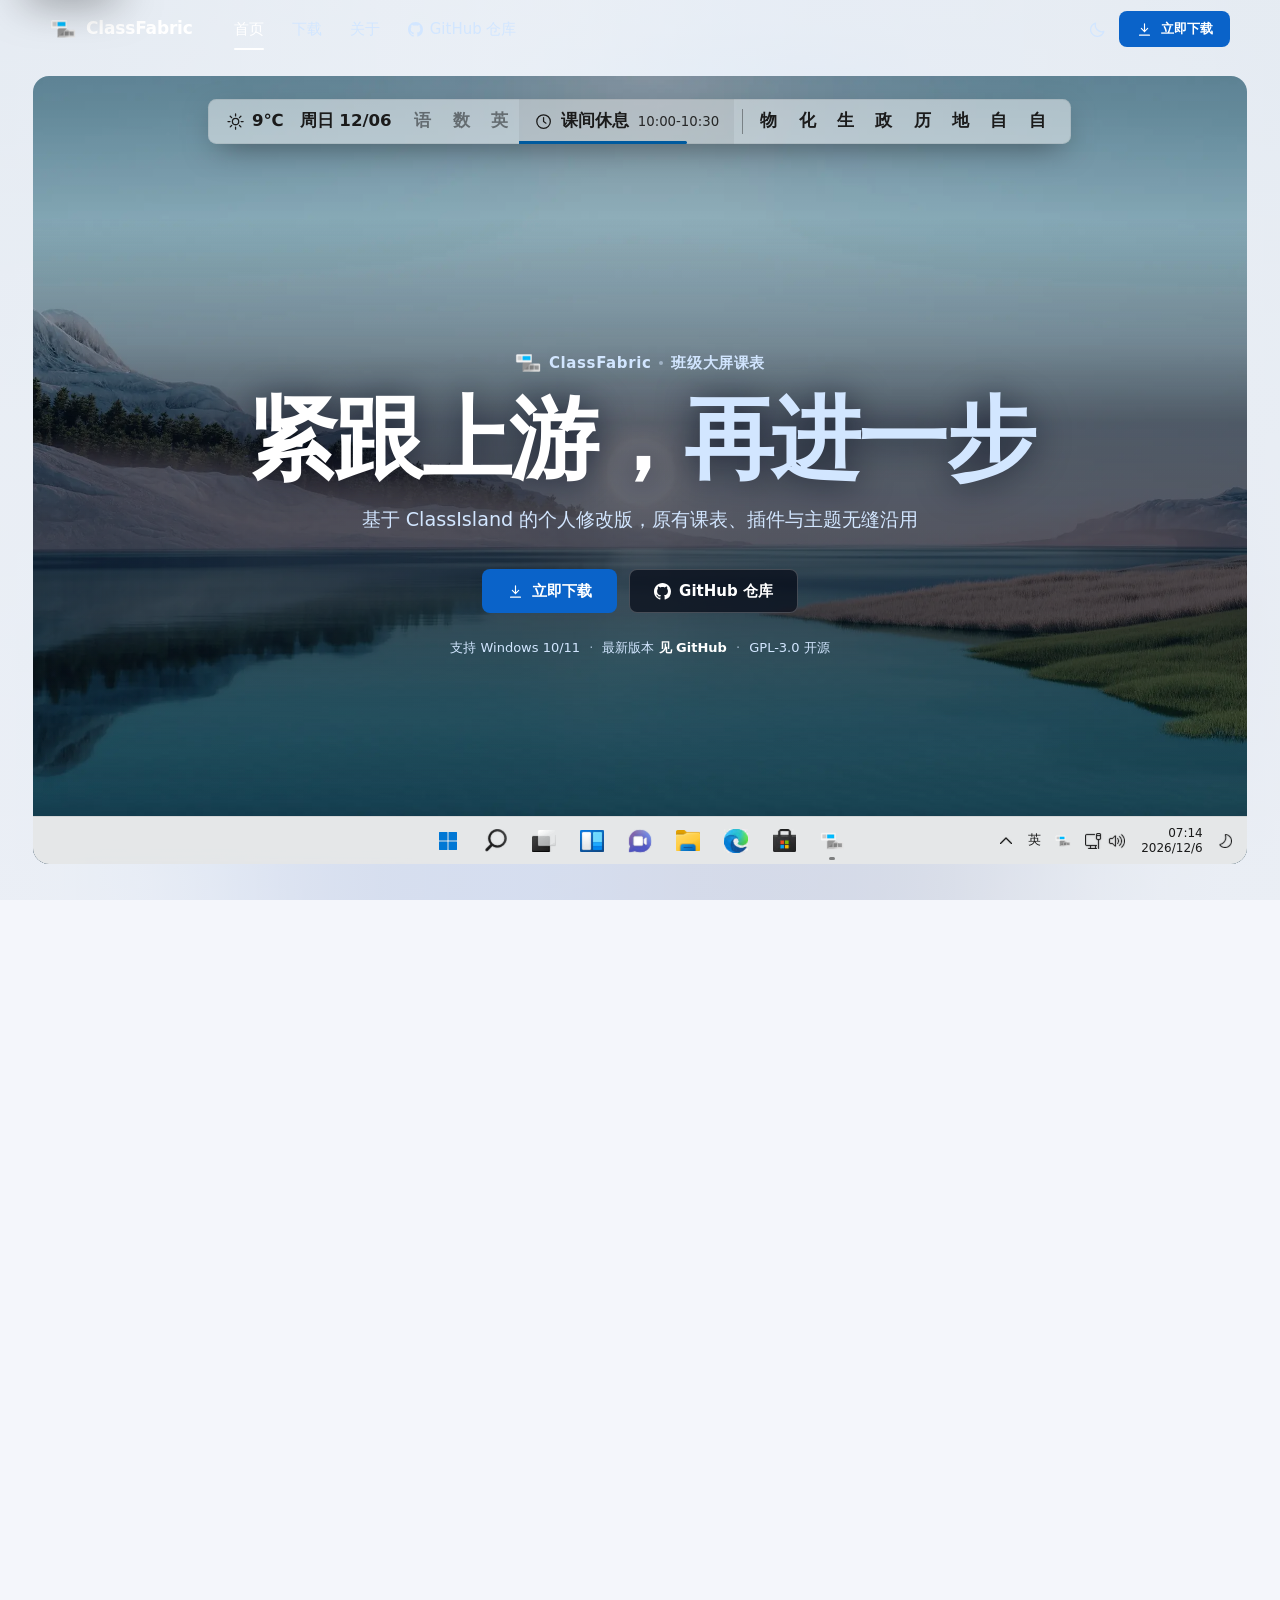
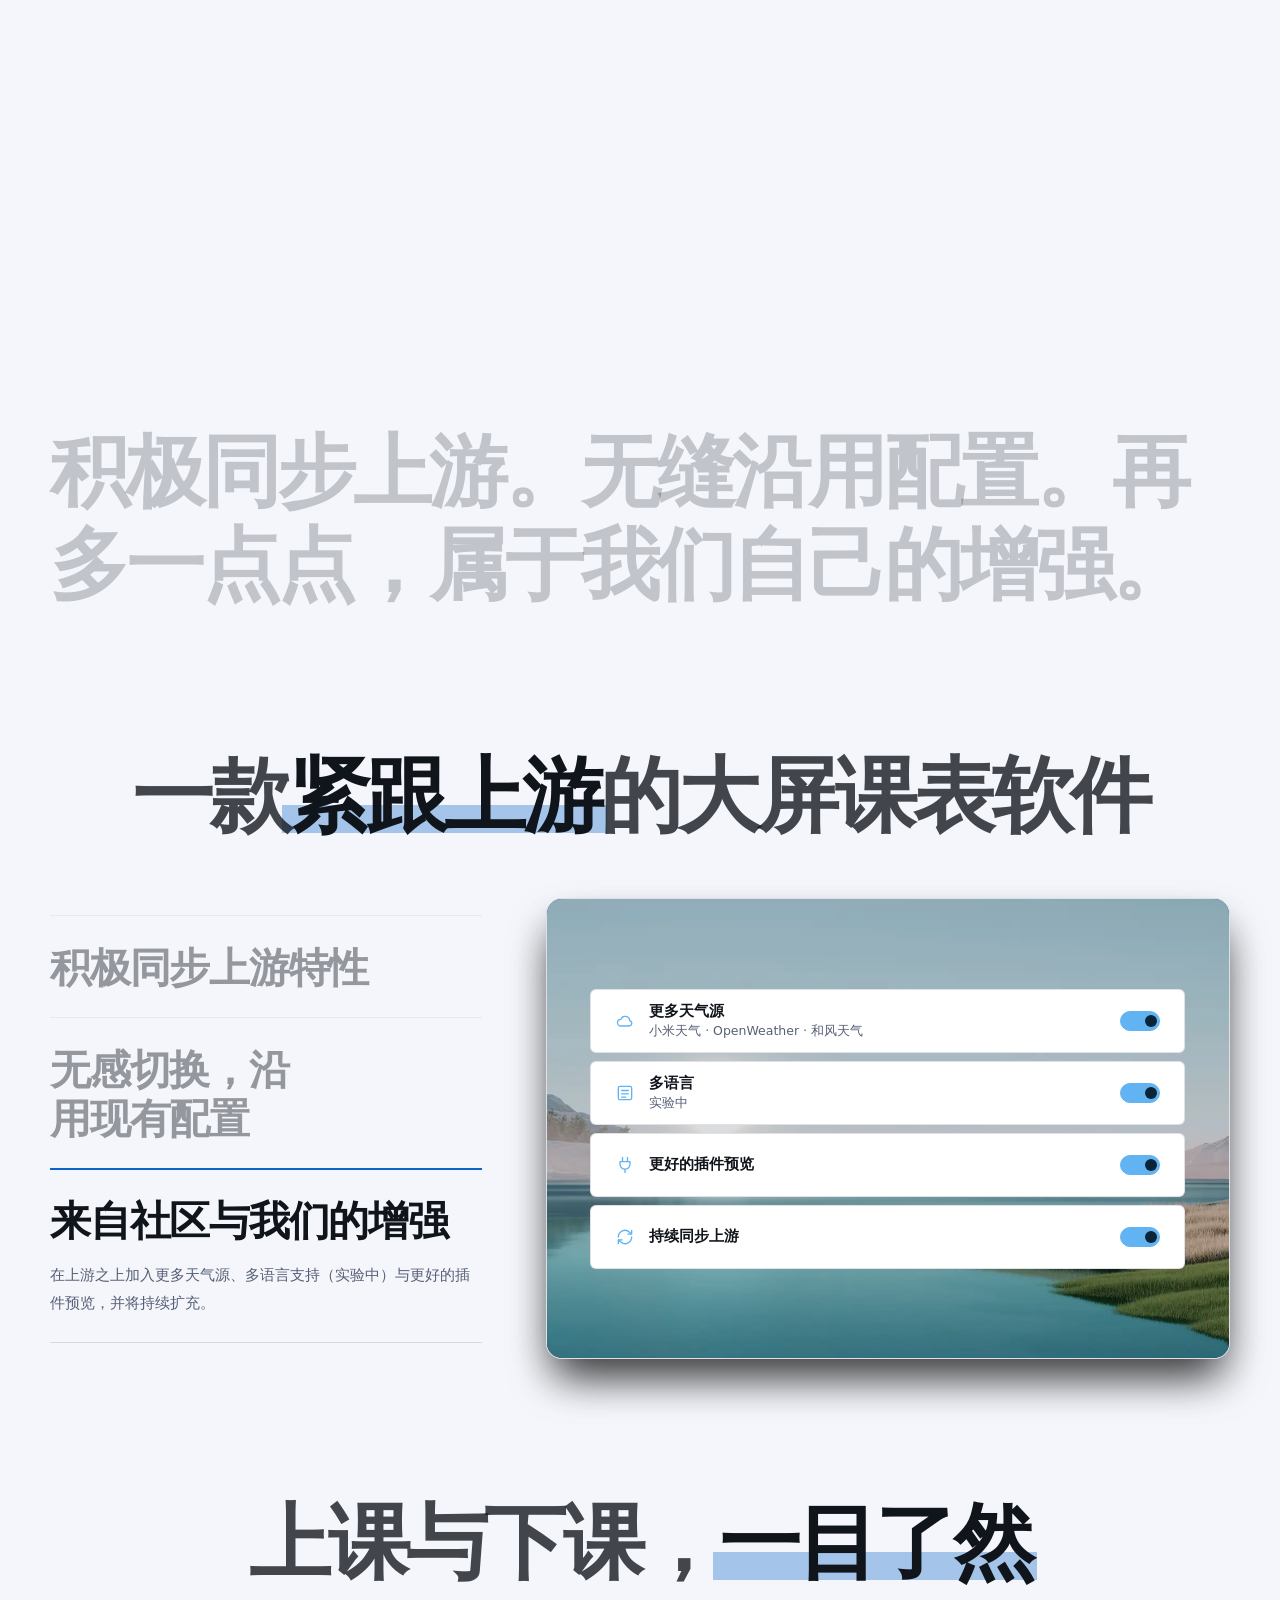
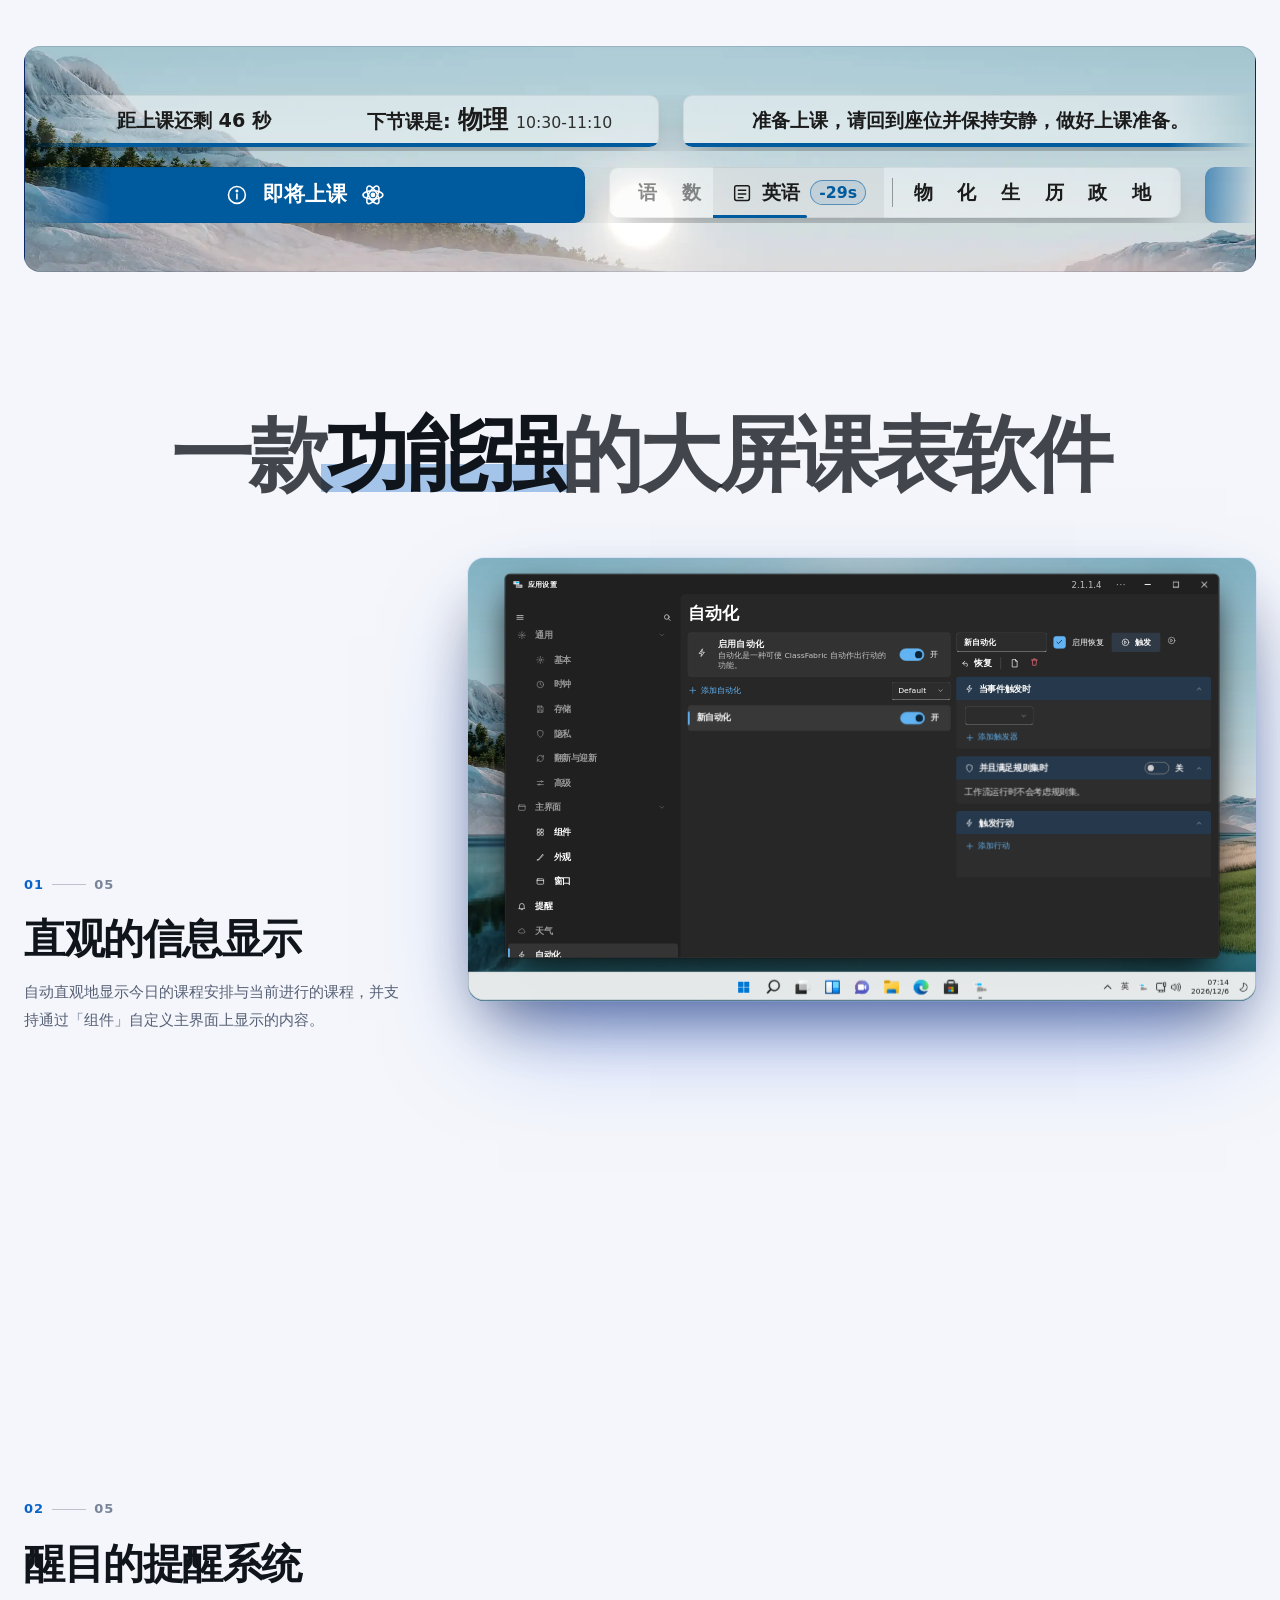
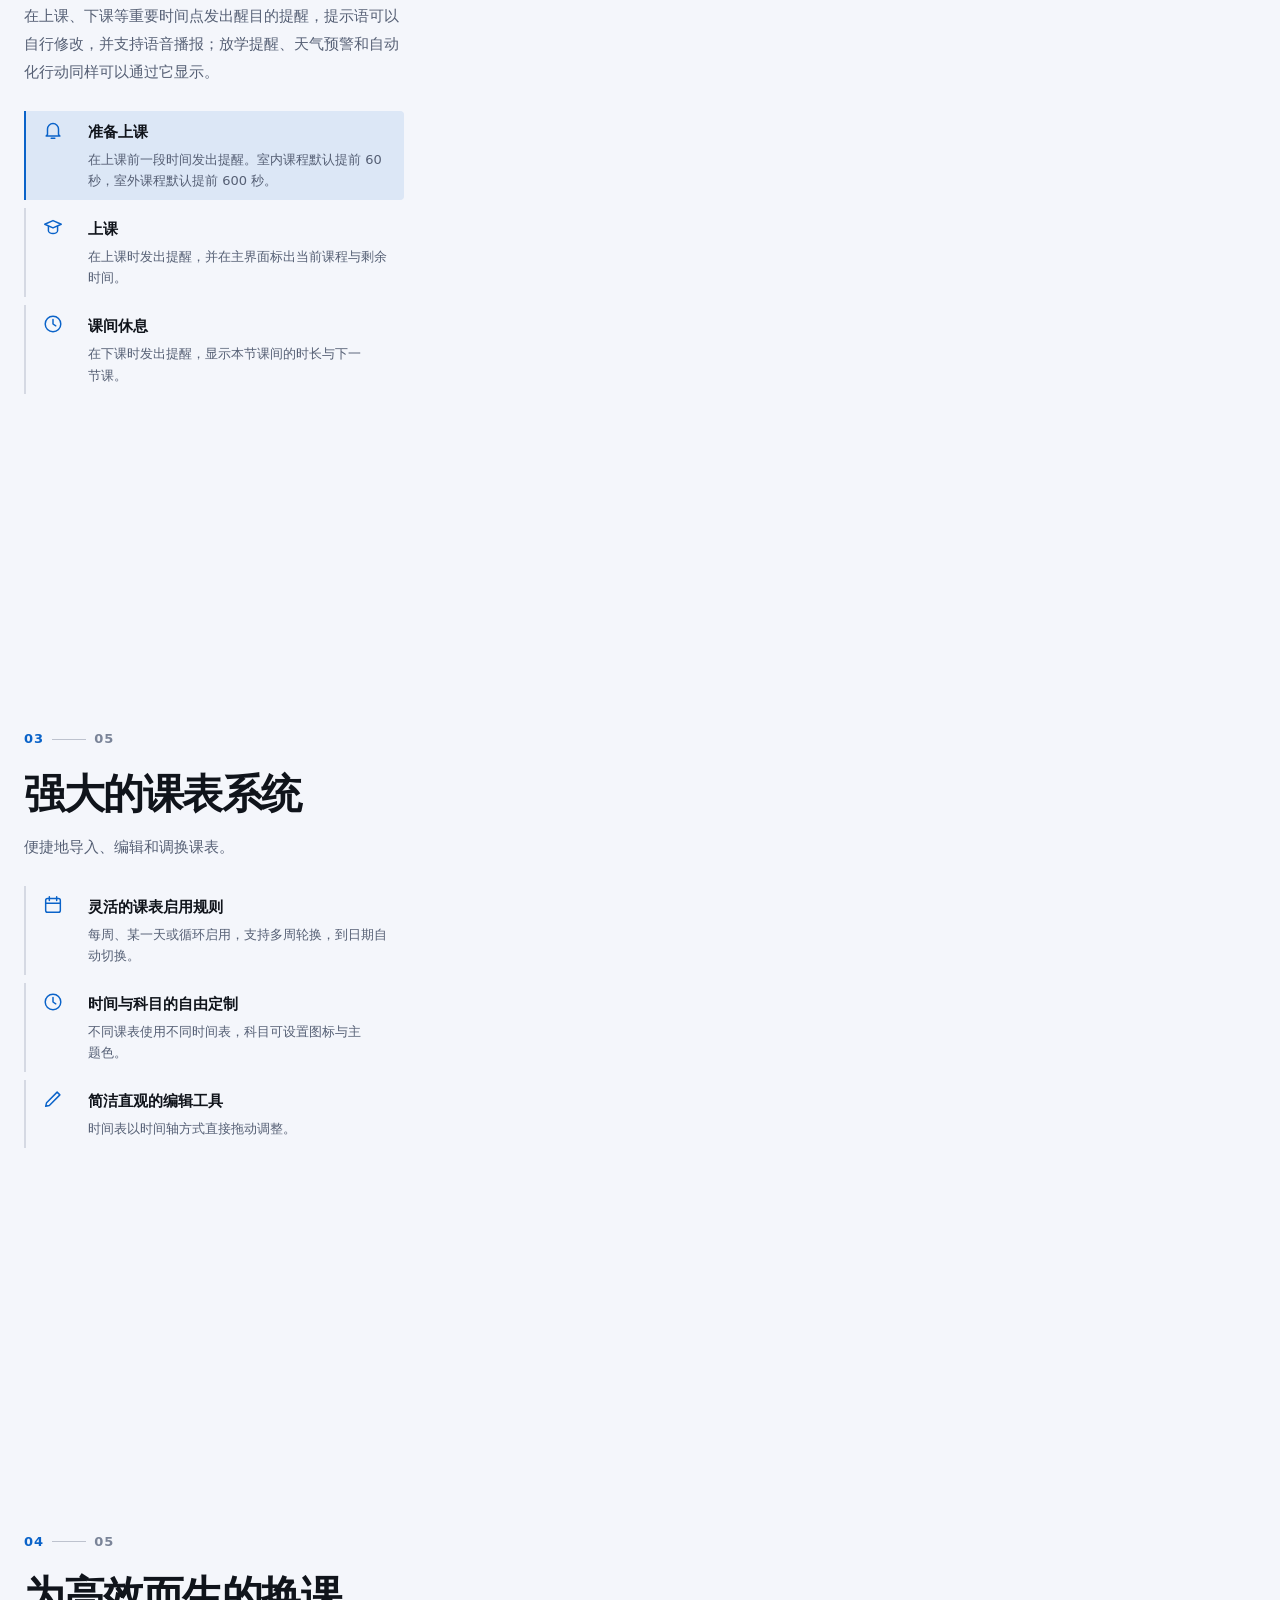
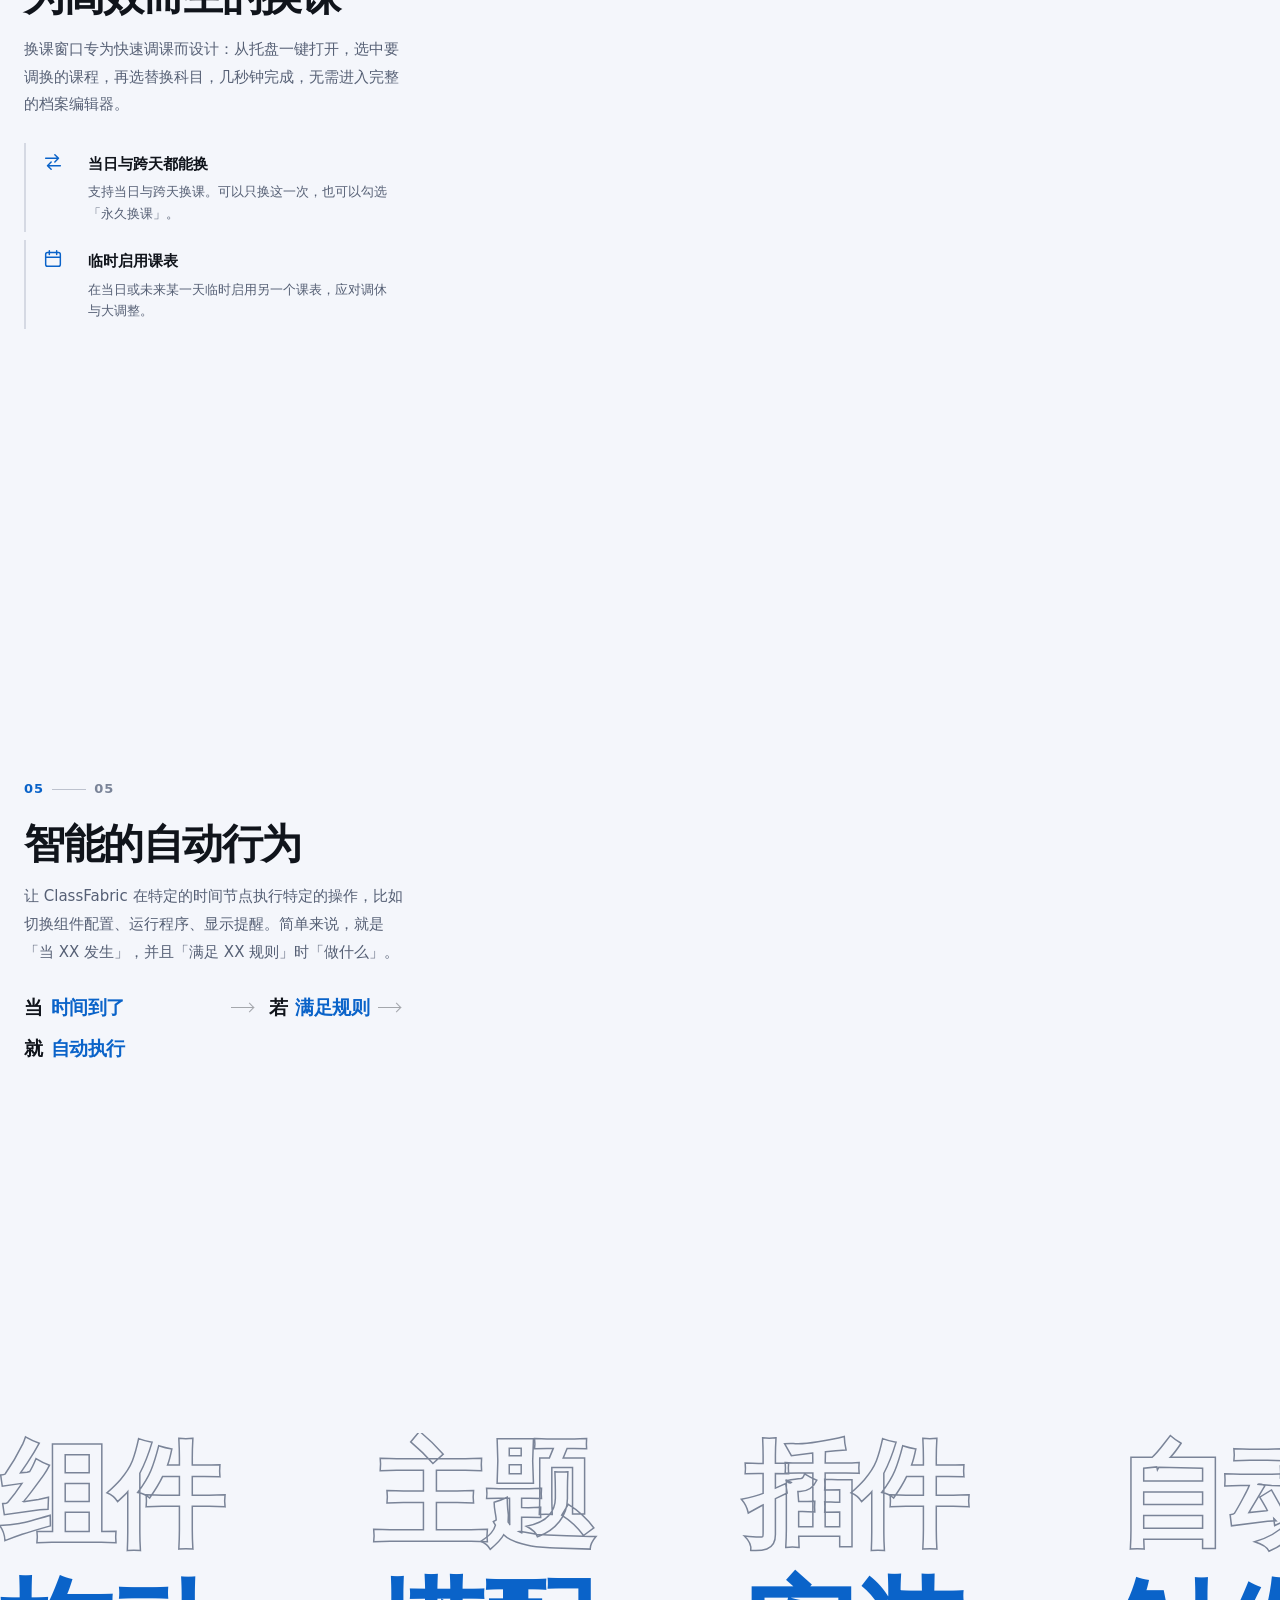
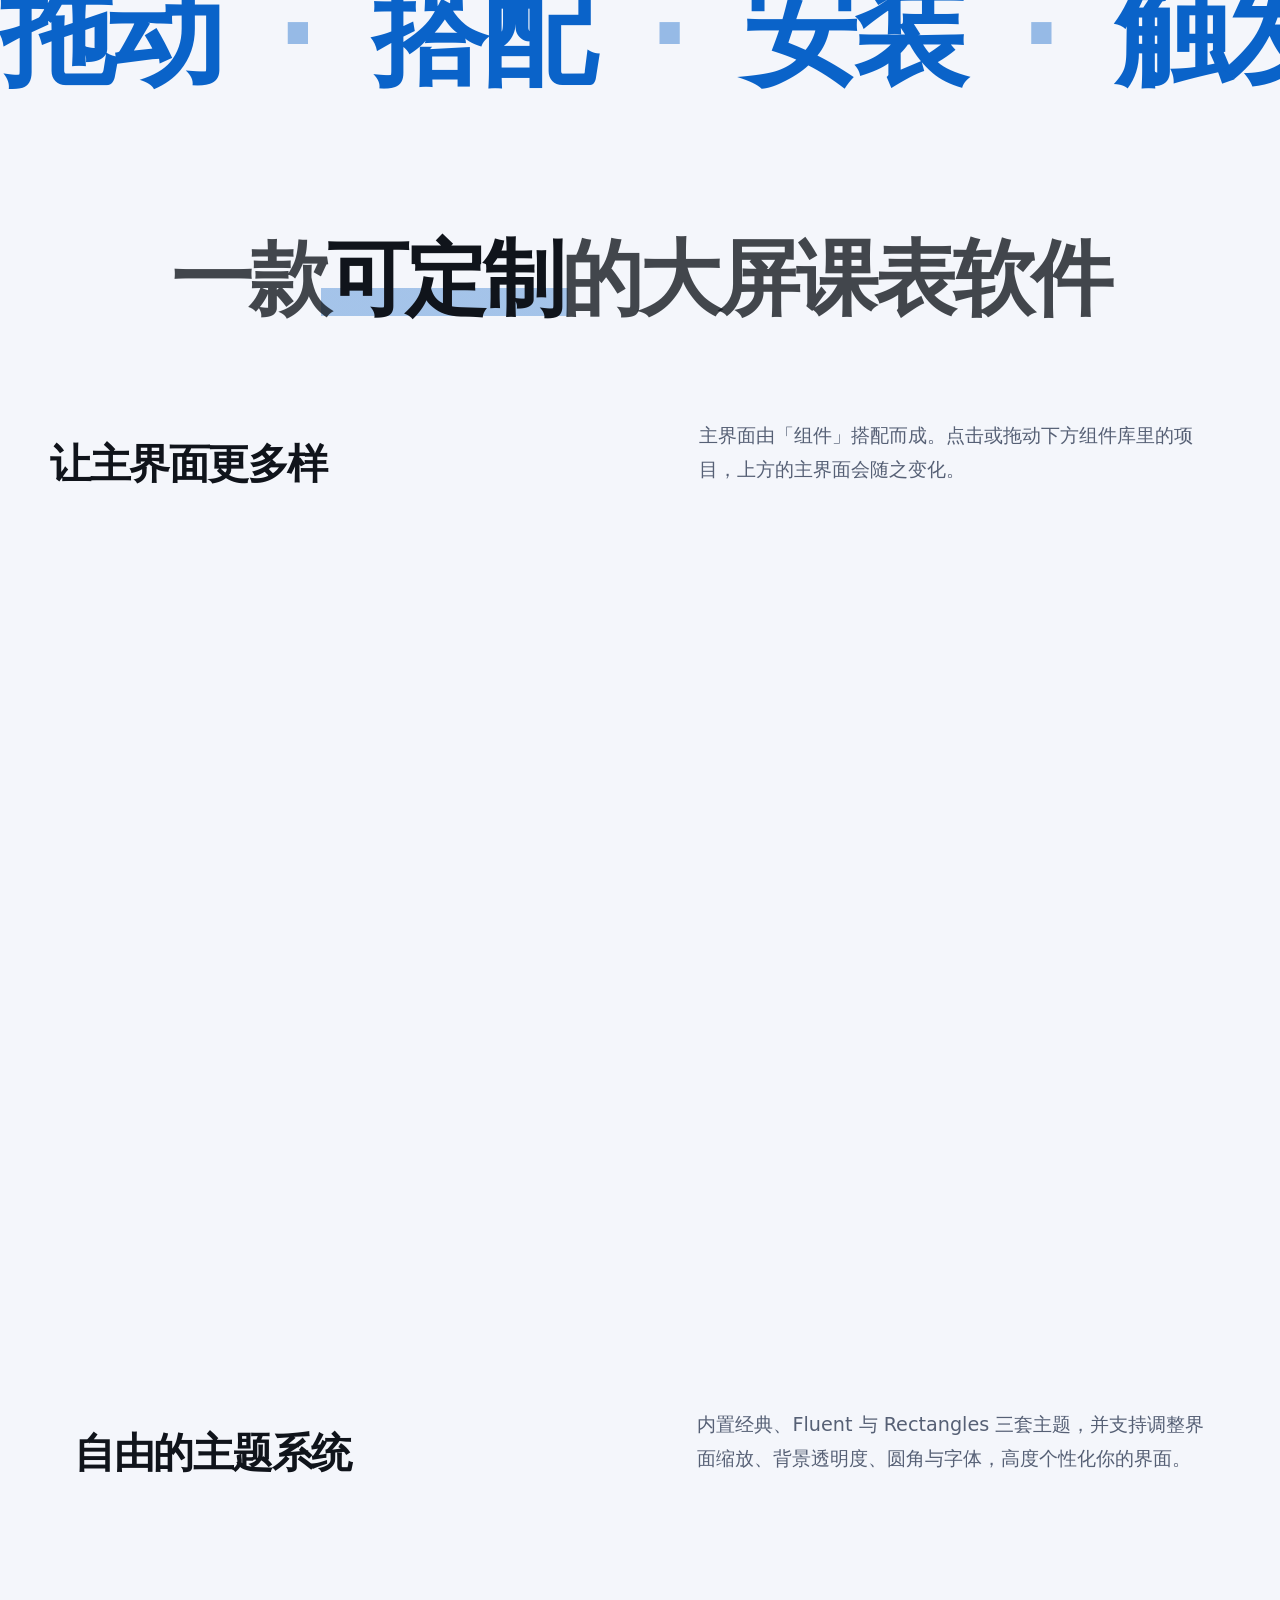
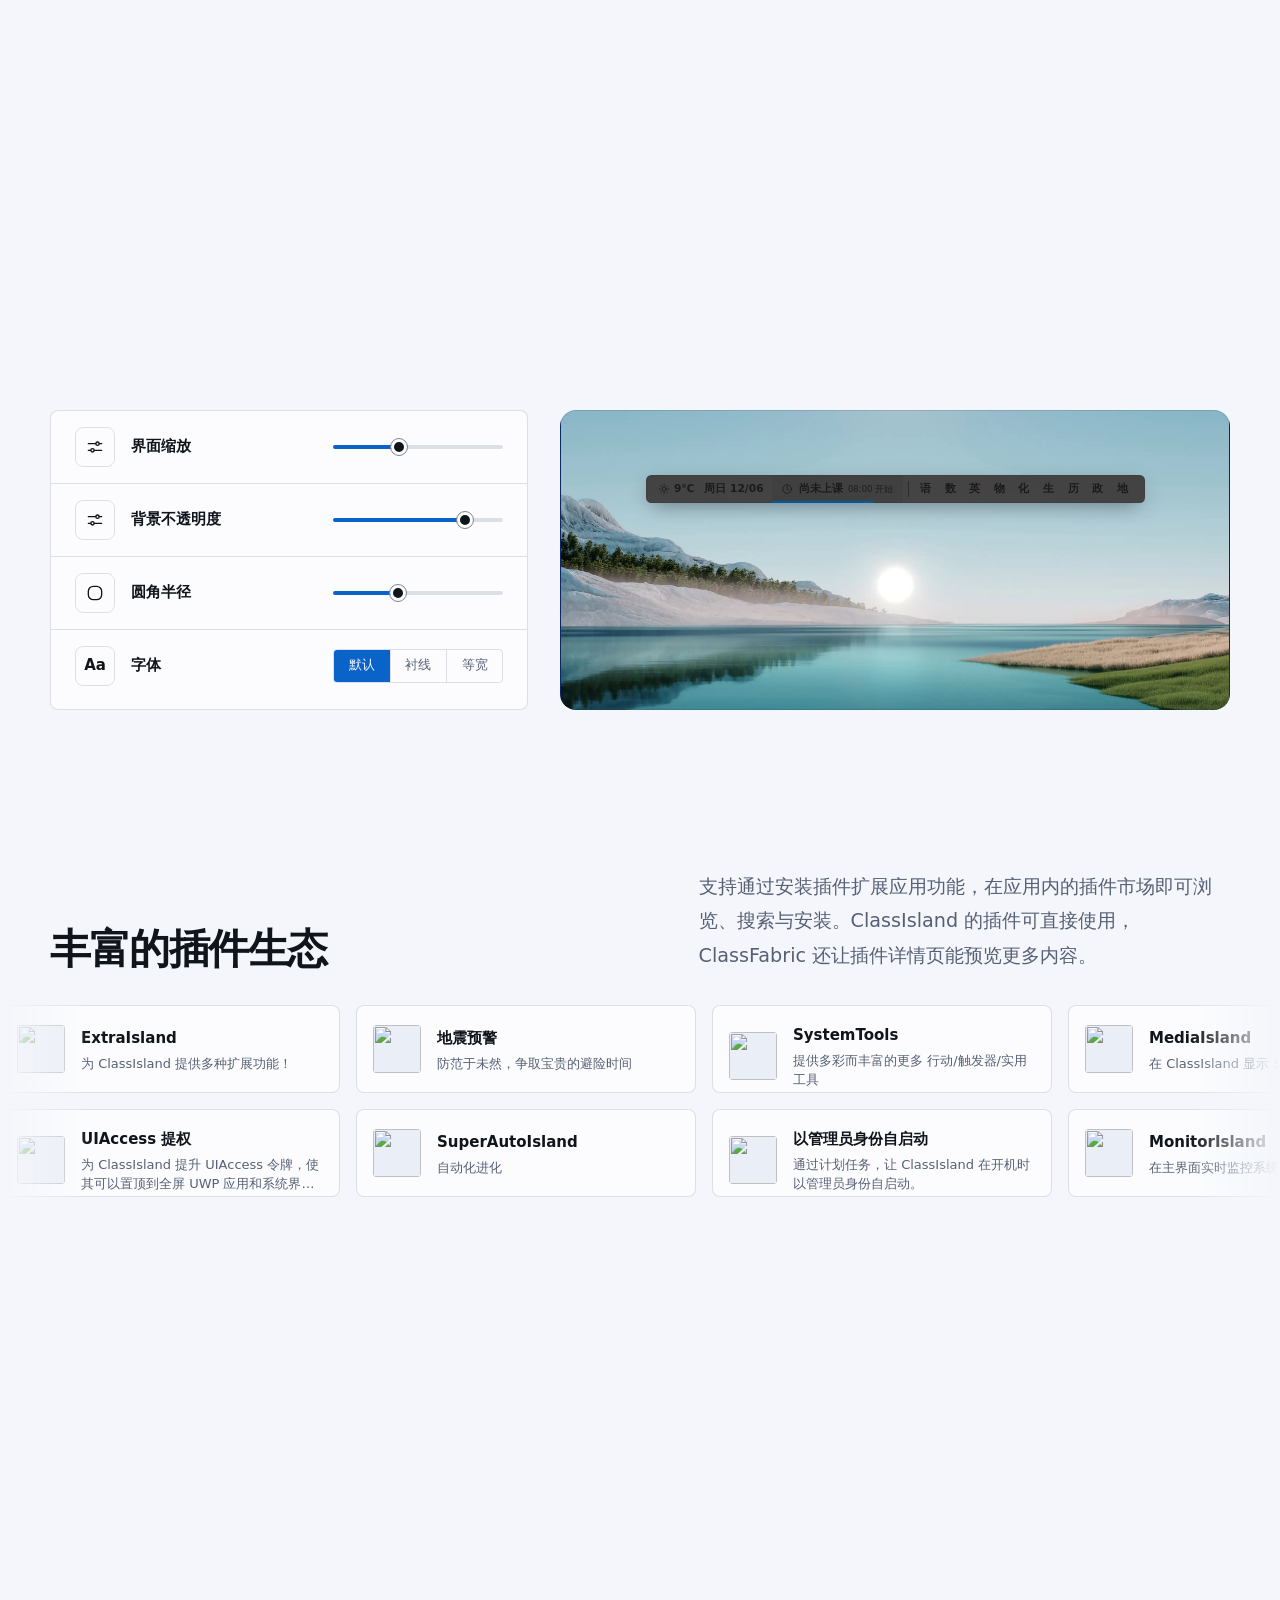
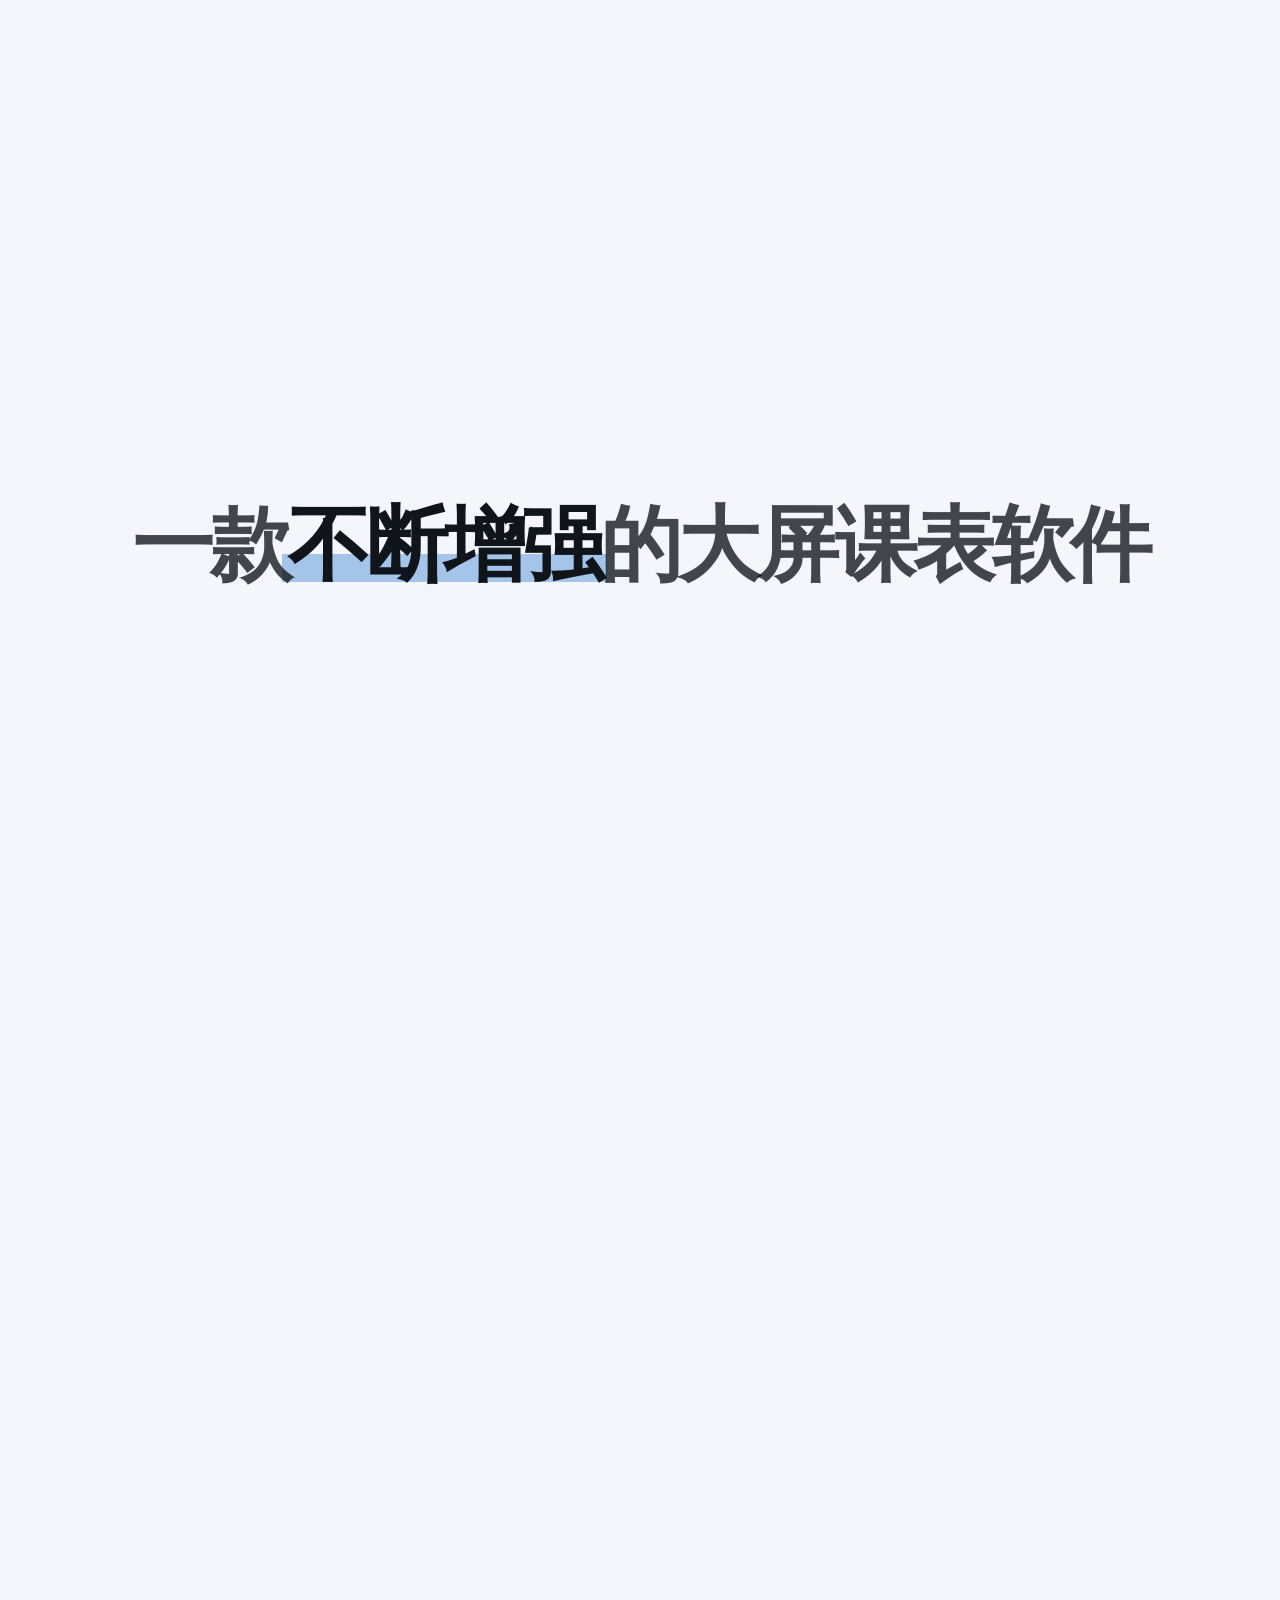
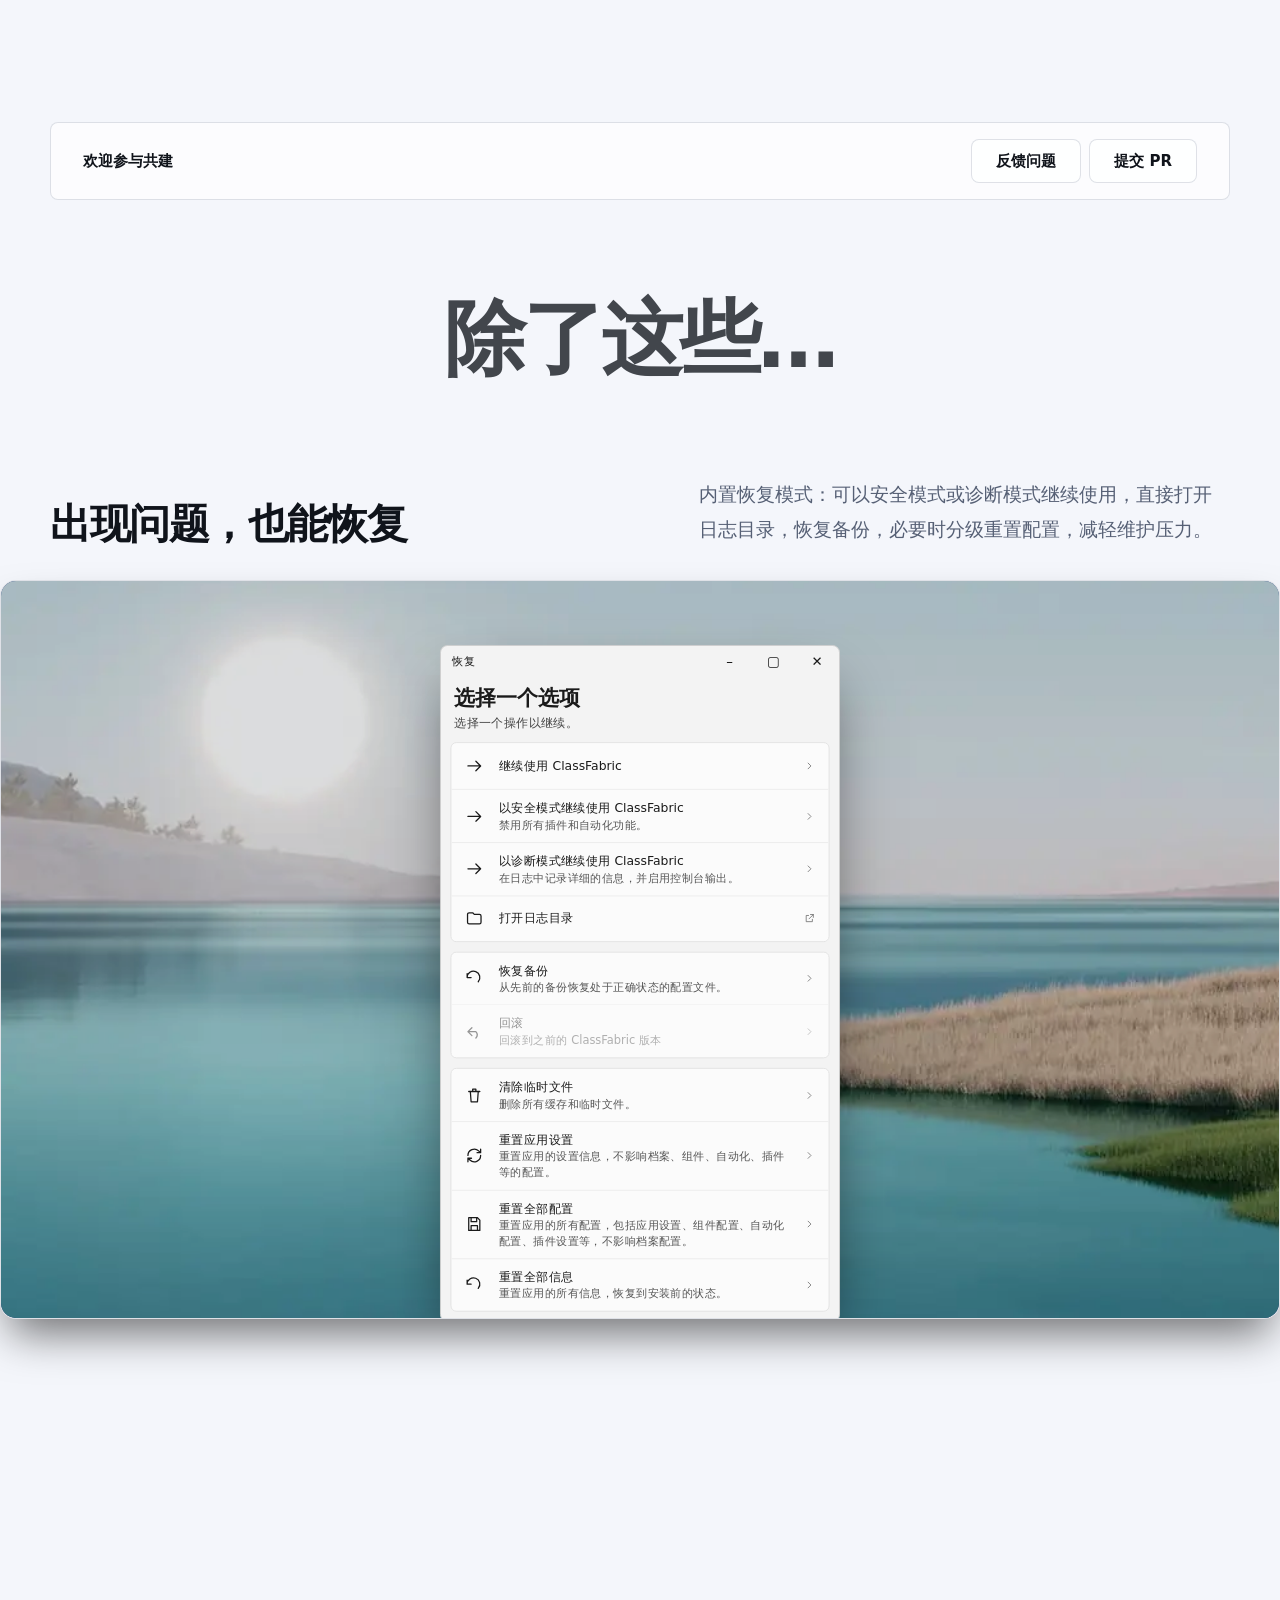
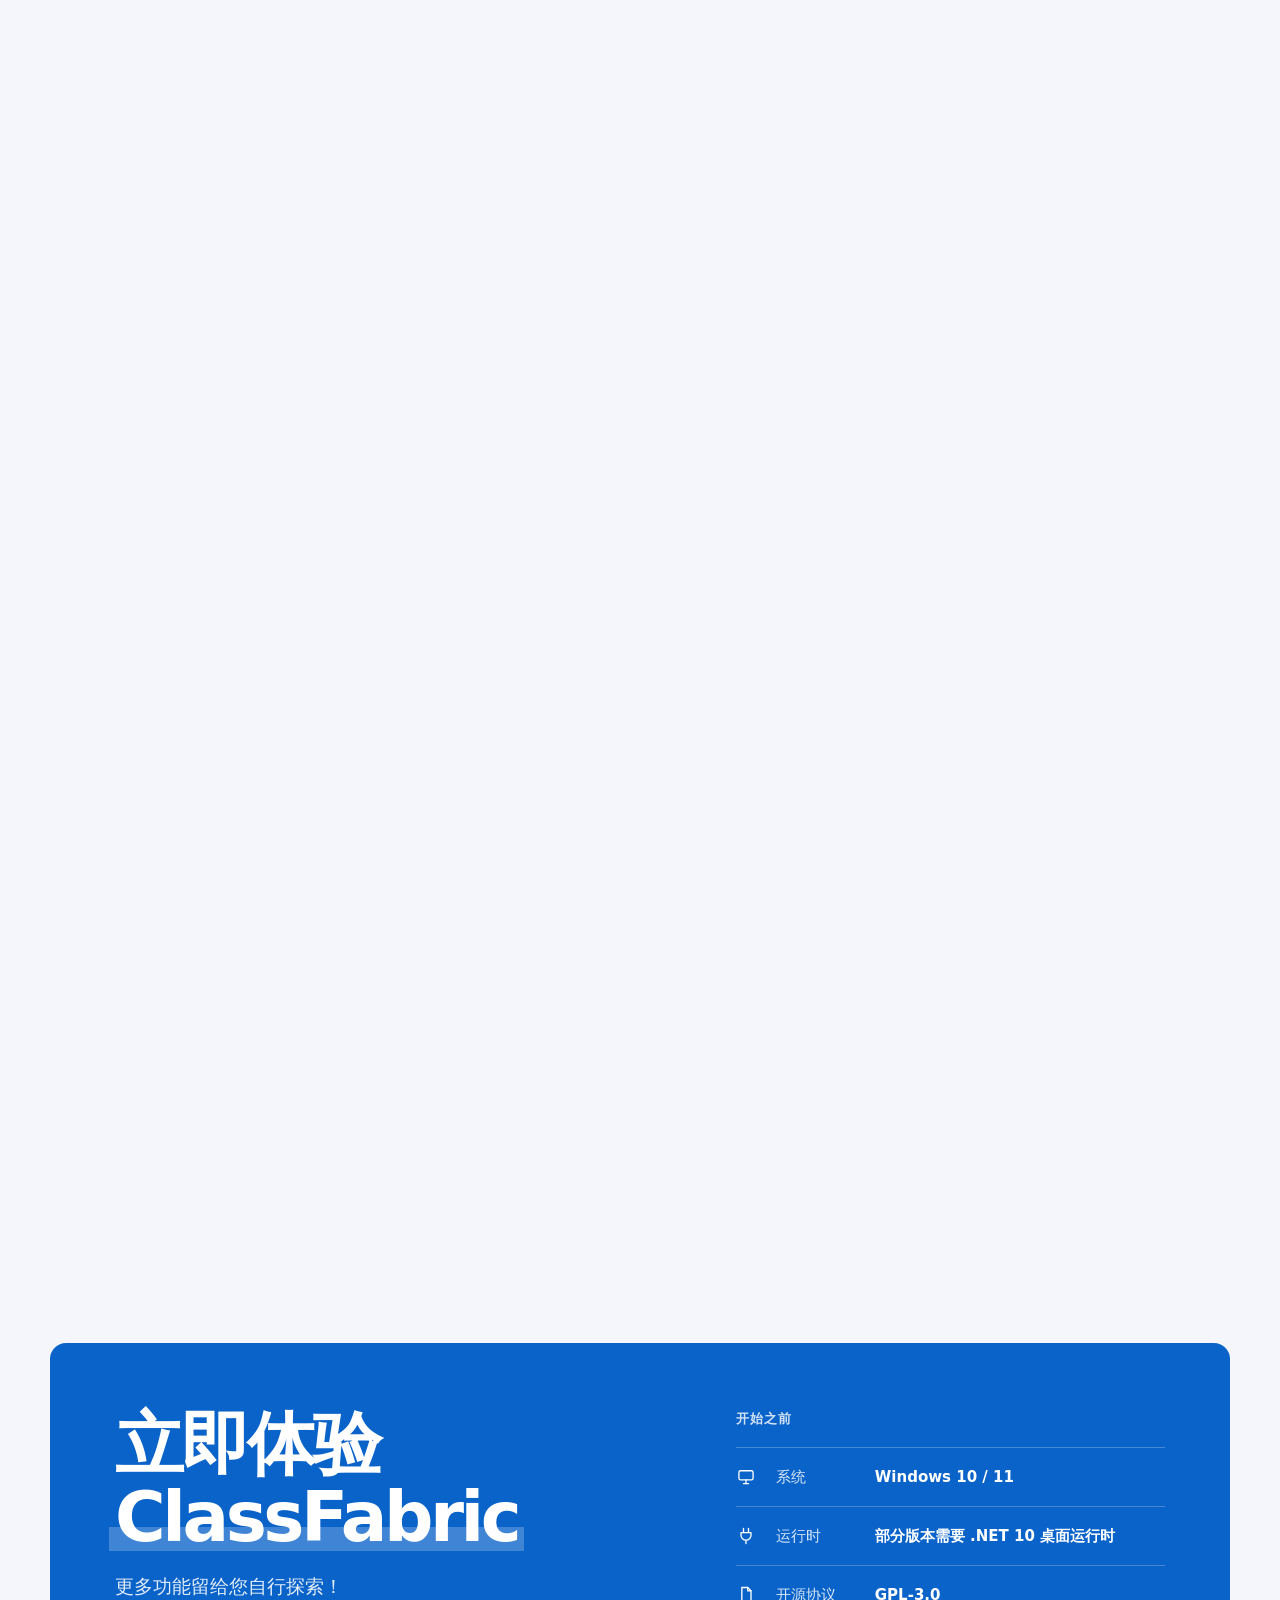
==== commit 2d6dae12: "首屏标题遮罩改为随标题淡出的纵向色带，去掉壁纸上滚动后残留的灰斑与弧形光晕 Co-Authored-By: Claude Sonnet 5.5 <noreply@anthropic.com> Clau" ====
--- a/index.html
+++ b/index.html
@@ -34,15 +34,15 @@
 <meta name="color-scheme" content="dark light">
 <script>document.documentElement.classList.add("js");try{var t=localStorage.getItem("cf_theme");if(t!=="light"&&t!=="dark")t=matchMedia("(prefers-color-scheme: light)").matches?"light":"dark";document.documentElement.dataset.theme=t}catch(e){}</script>
 <script>window.cfWpPre=1;(function () { var W = { lake: 'd', pine: 'dt', dune: 'd', dawn: 't', ember: 'tn', bloom: 'n' }; var L = { lake: 1, pine: 1, dawn: 1, dune: 1 }; var d = document.documentElement, h = new Date().getHours(); var ph = h >= 7 && h < 17 ? 'd' : (h >= 5 && h < 7) || (h >= 17 && h < 19) ? 't' : 'n'; var last = ''; try { last = localStorage.getItem('cf_wp') || ''; } catch (e) { } var mode = Math.random() < .5 ? 'time' : 'random'; var pool = Object.keys(W).filter(function (x) { return mode === 'random' || W[x].indexOf(ph) > -1; }); var q = pool.filter(function (x) { return x !== last; }); if (!q.length) q = pool; var k = q[Math.floor(Math.random() * q.length)]; try { localStorage.setItem('cf_wp', k); } catch (e) { } var big = '/assets/img/wp/' + k + (window.cfWpS ? '' : '-l') + '.webp'; d.style.setProperty('--wp', 'url(/assets/img/wp/' + k + '.webp)'); d.style.setProperty('--wpl', 'url(' + big + ')'); d.dataset.wp = k; d.dataset.wpi = L[k] ? 'light' : 'dark'; d.dataset.wpm = mode; d.dataset.wpt = ph; window.cfWp = { key: k, mode: mode, phase: ph }; if (window.cfWpPre) { var l = document.createElement('link'); l.rel = 'preload'; l.as = 'image'; l.type = 'image/webp'; l.href = window.cfWpPre === 2 ? '/assets/img/wp/' + k + '.webp' : big; l.setAttribute('fetchpriority', 'high'); document.head.appendChild(l); } })();</script>
-<link rel="stylesheet" href="/assets/css/site.css?v=9c0062e">
-<link rel="stylesheet" href="/assets/css/tokens.css?v=9c0062e">
-<link rel="stylesheet" href="/assets/css/materials.css?v=9c0062e">
-<link rel="stylesheet" href="/assets/css/nav.css?v=9c0062e">
-<link rel="stylesheet" href="/assets/css/base.css?v=9c0062e">
+<link rel="stylesheet" href="/assets/css/site.css?v=5656296">
+<link rel="stylesheet" href="/assets/css/tokens.css?v=5656296">
+<link rel="stylesheet" href="/assets/css/materials.css?v=5656296">
+<link rel="stylesheet" href="/assets/css/nav.css?v=5656296">
+<link rel="stylesheet" href="/assets/css/base.css?v=5656296">
 <script type="application/ld+json">{"@context":"https://schema.org","@graph":[{"@type":"Organization","@id":"https://cf.ansoukin.top/#org","name":"ClassFabric","url":"https://cf.ansoukin.top/","logo":{"@type":"ImageObject","url":"https://cf.ansoukin.top/assets/img/icon-192.png","width":192,"height":192},"sameAs":["https://github.com/Ansoukin/ClassFabric"]},{"@type":"WebSite","@id":"https://cf.ansoukin.top/#website","url":"https://cf.ansoukin.top/","name":"ClassFabric","alternateName":["ClassFabric 官网","ClassIsland 个人修改版"],"inLanguage":"zh-CN","publisher":{"@id":"https://cf.ansoukin.top/#org"}},{"@type":"SoftwareApplication","@id":"https://cf.ansoukin.top/#app","name":"ClassFabric","alternateName":"ClassIsland 个人修改版","applicationCategory":"EducationalApplication","operatingSystem":"Windows 10, Windows 11","description":"ClassIsland 的个人修改版班级大屏课表，紧跟上游更新，原有课表、插件与主题可直接沿用。","url":"https://cf.ansoukin.top/","downloadUrl":"https://cf.ansoukin.top/download.html","installUrl":"https://cf.ansoukin.top/download.html","license":"https://www.gnu.org/licenses/gpl-3.0.html","isBasedOn":{"@type":"SoftwareApplication","name":"ClassIsland","url":"https://classisland.tech"},"image":"https://cf.ansoukin.top/assets/img/og.jpg","featureList":["课表编辑与调课","自动化行为","插件生态","主题与主界面自定义","更多天气源","多语言（实验中）"],"offers":{"@type":"Offer","price":"0","priceCurrency":"CNY"},"publisher":{"@id":"https://cf.ansoukin.top/#org"}},{"@type":"SiteNavigationElement","@id":"https://cf.ansoukin.top/#nav-0","name":"首页","description":"ClassFabric 首页：紧跟上游的 ClassIsland 班级大屏课表","url":"https://cf.ansoukin.top/"},{"@type":"SiteNavigationElement","@id":"https://cf.ansoukin.top/#nav-1","name":"下载","description":"下载 ClassFabric Windows 版","url":"https://cf.ansoukin.top/download.html"},{"@type":"SiteNavigationElement","@id":"https://cf.ansoukin.top/#nav-2","name":"关于","description":"了解 ClassFabric 与 ClassIsland 的关系、已完成与计划中的功能","url":"https://cf.ansoukin.top/about.html"},{"@type":"WebPage","@id":"https://cf.ansoukin.top/#page","url":"https://cf.ansoukin.top/","name":"ClassFabric — 紧跟上游的 ClassIsland 班级大屏课表","description":"ClassFabric 是基于 ClassIsland 的个人修改版班级大屏课表：积极同步上游特性，原有课表、自动化、插件与主题无缝沿用，并加入更多天气源、多语言等改进。","inLanguage":"zh-CN","isPartOf":{"@id":"https://cf.ansoukin.top/#website"},"primaryImageOfPage":{"@type":"ImageObject","url":"https://cf.ansoukin.top/assets/img/og.jpg","width":1200,"height":630},"about":{"@id":"https://cf.ansoukin.top/#app"}}]}</script>
-<link rel="stylesheet" href="/assets/css/home2.css?v=9c0062e">
-<link rel="stylesheet" href="/assets/css/bento.css?v=9c0062e">
-<link rel="stylesheet" href="/assets/css/display.css?v=9c0062e">
+<link rel="stylesheet" href="/assets/css/home2.css?v=5656296">
+<link rel="stylesheet" href="/assets/css/bento.css?v=5656296">
+<link rel="stylesheet" href="/assets/css/display.css?v=5656296">
 <link rel="preconnect" href="https://api.github.com" crossorigin>
 <link rel="dns-prefetch" href="https://cdn.jsdelivr.net">
 <script type="speculationrules">{"prefetch":[{"source":"list","urls":["/download.html","/about.html"]}]}</script>
@@ -65,13 +65,13 @@
 <section class="sec" id="faqs"><div class="wrap"><h2 class="claim rv">常见问题</h2><div class="faq faqhome rv"><div class="acc" data-acc><div class="acc-i"><h3><button type="button" id="fqb0" aria-expanded="false" aria-controls="fqp0"><span>原来的课表、插件和主题还能用吗？</span><svg viewBox="0 0 24 24" aria-hidden="true"><path d="M6 9l6 6 6-6"/></svg></button></h3><div class="acc-p" id="fqp0" role="region" aria-labelledby="fqb0"><div><p>可以。ClassFabric 的底层代码与上游保持一致，安装后原有的课表、自动化、插件与主题可直接沿用。</p></div></div></div><div class="acc-i"><h3><button type="button" id="fqb1" aria-expanded="false" aria-controls="fqp1"><span>支持 Linux 和 macOS 吗？</span><svg viewBox="0 0 24 24" aria-hidden="true"><path d="M6 9l6 6 6-6"/></svg></button></h3><div class="acc-p" id="fqp1" role="region" aria-labelledby="fqb1"><div><p>目前仅提供 Windows 版本。代码中保留了相关支持，但我们暂无测试环境与精力维护，因此暂不提供官方构建。</p></div></div></div><div class="acc-i"><h3><button type="button" id="fqb2" aria-expanded="false" aria-controls="fqp2"><span>有交流群吗？</span><svg viewBox="0 0 24 24" aria-hidden="true"><path d="M6 9l6 6 6-6"/></svg></button></h3><div class="acc-p" id="fqp2" role="region" aria-labelledby="fqb2"><div><p>暂时没有。ClassIsland 现有的 QQ 频道与群属于上游项目，ClassFabric 的问题请直接在 GitHub 提交 Issue。</p></div></div></div><div class="acc-i"><h3><button type="button" id="fqb3" aria-expanded="false" aria-controls="fqp3"><span>软件出现问题怎么办？</span><svg viewBox="0 0 24 24" aria-hidden="true"><path d="M6 9l6 6 6-6"/></svg></button></h3><div class="acc-p" id="fqp3" role="region" aria-labelledby="fqb3"><div><p>可以先尝试内置的恢复模式：以安全模式启动、查看日志、恢复备份，必要时重置配置。仍无法解决，请在 GitHub 提交 Issue 并附上诊断信息。</p></div></div></div><div class="acc-i"><h3><button type="button" id="fqb4" aria-expanded="false" aria-controls="fqp4"><span>和 ClassIsland 是什么关系？</span><svg viewBox="0 0 24 24" aria-hidden="true"><path d="M6 9l6 6 6-6"/></svg></button></h3><div class="acc-p" id="fqp4" role="region" aria-labelledby="fqb4"><div><p>ClassFabric 建立在 ClassIsland 之上，并持续同步上游，没有上游就没有它。可以把它看作一个「更早体验新功能，并带有额外改进」的选择。</p></div></div></div><div class="acc-i"><h3><button type="button" id="fqb5" aria-expanded="false" aria-controls="fqp5"><span>开源协议是什么？</span><svg viewBox="0 0 24 24" aria-hidden="true"><path d="M6 9l6 6 6-6"/></svg></button></h3><div class="acc-p" id="fqp5" role="region" aria-labelledby="fqb5"><div><p>GPL-3.0，与上游一致。ClassIsland 的版权归 HelloWRC，ClassFabric 的改动版权归各自贡献者。</p></div></div></div></div></div></div></section>
 <section class="n5-fin"><div class="wrap"><div class="n5-fc rv"><div class="n5-fl"><img src="/assets/img/icon-180.png" alt="" width="72" height="72"><h2>立即体验<br><span class="g">ClassFabric</span></h2><p>更多功能留给您自行探索！</p><div class="cta"><a class="btn blue" href="/download.html"><svg viewBox="0 0 24 24" aria-hidden="true"><path d="M12 4v11m0 0l-4.5-4.5M12 15l4.5-4.5M5 20h14"/></svg>立即下载</a><a class="btn glass" href="/about.html">了解更多</a></div></div><div class="n5-fr"><h3>开始之前</h3><ul><li><svg viewBox="0 0 24 24" aria-hidden="true"><rect x="3.5" y="4.5" width="17" height="11" rx="2"/><path d="M9 20h6M12 15.5V20"/></svg><span>系统</span><b>Windows 10 / 11</b></li><li><svg viewBox="0 0 24 24" aria-hidden="true"><path d="M9 3v5M15 3v5M6 8h12v3a6 6 0 01-12 0zM12 17v4"/></svg><span>运行时</span><b>部分版本需要 .NET 10 桌面运行时</b></li><li><svg viewBox="0 0 24 24" aria-hidden="true"><path d="M7 3h7l4 4v14H7z"/><path d="M14 3v4h4"/></svg><span>开源协议</span><b>GPL-3.0</b></li><li><svg viewBox="0 0 24 24" aria-hidden="true"><path d="M4 12a8 8 0 0113.5-5.8L20 8.5M20 4v4.5h-4.5M20 12a8 8 0 01-13.5 5.8L4 15.5M4 20v-4.5h4.5"/></svg><span>最新版本</span><b><b data-ver class="sk"></b></b></li></ul></div></div></div></section>
 </main>
-<template id="tpl-settings"><div class="w sapp"><div class="wt"><img class="ico" src="/assets/img/icon-32.png" alt="">应用设置<span class="ver">2.1.1.4</span><span class="ctl" style="margin-left:0"><i><svg viewBox="0 0 10 10"><path d="M0 5h10"/></svg></i><i><svg viewBox="0 0 10 10"><rect x=".5" y=".5" width="9" height="9"/></svg></i><i class="x"><svg viewBox="0 0 10 10"><path d="M0 0l10 10M10 0L0 10"/></svg></i></span></div><div class="wb"><nav class="nv"><div class="nvtop"><svg viewBox="0 0 24 24"><path d="M4 7h16M4 12h16M4 17h16"/></svg><svg viewBox="0 0 24 24" aria-hidden="true"><circle cx="11" cy="11" r="6"/><path d="M20 20l-4.5-4.5"/></svg></div><div class="it off"><span class="ni"><svg viewBox="0 0 24 24" aria-hidden="true"><circle cx="12" cy="12" r="3"/><path d="M12 3v2.4M12 18.6V21M3 12h2.4M18.6 12H21M5.6 5.6l1.7 1.7M16.7 16.7l1.7 1.7M5.6 18.4l1.7-1.7M16.7 7.3l1.7-1.7"/></svg></span><span class="nt">通用</span><svg class="chev" viewBox="0 0 24 24"><path d="M6 9l6 6 6-6"/></svg></div><div class="it sb off"><span class="ni"><svg viewBox="0 0 24 24" aria-hidden="true"><circle cx="12" cy="12" r="3"/><path d="M12 3v2.4M12 18.6V21M3 12h2.4M18.6 12H21M5.6 5.6l1.7 1.7M16.7 16.7l1.7 1.7M5.6 18.4l1.7-1.7M16.7 7.3l1.7-1.7"/></svg></span><span class="nt">基本</span></div><div class="it sb off"><span class="ni"><svg viewBox="0 0 24 24" aria-hidden="true"><circle cx="12" cy="12" r="8.5"/><path d="M12 7v5l3 2"/></svg></span><span class="nt">时钟</span></div><div class="it sb off"><span class="ni"><svg viewBox="0 0 24 24" aria-hidden="true"><path d="M5 4h11l3 3v13H5z"/><path d="M8 4v5h7V4M8 20v-6h8v6"/></svg></span><span class="nt">存储</span></div><div class="it sb off"><span class="ni"><svg viewBox="0 0 24 24" aria-hidden="true"><path d="M12 3l7 3v5c0 5-3 8.5-7 10-4-1.5-7-5-7-10V6z"/></svg></span><span class="nt">隐私</span></div><div class="it sb off"><span class="ni"><svg viewBox="0 0 24 24" aria-hidden="true"><path d="M4 12a8 8 0 0113.5-5.8L20 8.5M20 4v4.5h-4.5M20 12a8 8 0 01-13.5 5.8L4 15.5M4 20v-4.5h4.5"/></svg></span><span class="nt">翻新与迎新</span></div><div class="it sb off"><span class="ni"><svg viewBox="0 0 24 24" aria-hidden="true"><path d="M4 8h9M17 8h3M4 16h3M11 16h9"/><circle cx="15" cy="8" r="2"/><circle cx="9" cy="16" r="2"/></svg></span><span class="nt">高级</span></div><div class="it off"><span class="ni"><svg viewBox="0 0 24 24" aria-hidden="true"><rect x="3.5" y="5" width="17" height="14" rx="2"/><path d="M3.5 9h17"/></svg></span><span class="nt">主界面</span><svg class="chev" viewBox="0 0 24 24"><path d="M6 9l6 6 6-6"/></svg></div><div class="it sb" data-go="widgets"><span class="ni"><svg viewBox="0 0 24 24" aria-hidden="true"><rect x="4" y="4" width="7" height="7" rx="1.5"/><rect x="13" y="4" width="7" height="7" rx="1.5"/><rect x="4" y="13" width="7" height="7" rx="1.5"/><rect x="13" y="13" width="7" height="7" rx="1.5"/></svg></span><span class="nt">组件</span></div><div class="it sb" data-go="appearance"><span class="ni"><svg viewBox="0 0 24 24" aria-hidden="true"><path d="M4 20c3 0 5-1 5-3.5L18 5l2 2-9 9.5C10 19 8 20 4 20z"/></svg></span><span class="nt">外观</span></div><div class="it sb" data-go="window"><span class="ni"><svg viewBox="0 0 24 24" aria-hidden="true"><rect x="3.5" y="5" width="17" height="14" rx="2"/><path d="M3.5 9.5h17"/></svg></span><span class="nt">窗口</span></div><div class="it" data-go="remind"><span class="ni"><svg viewBox="0 0 24 24" aria-hidden="true"><path d="M6 17v-6a6 6 0 1112 0v6l1.5 1.5h-15z"/><path d="M10 21h4"/></svg></span><span class="nt">提醒</span></div><div class="it off"><span class="ni"><svg viewBox="0 0 24 24" aria-hidden="true"><path d="M7 18a4 4 0 010-8 5.5 5.5 0 0110.6 1.5A3.3 3.3 0 0117 18z"/></svg></span><span class="nt">天气</span></div><div class="it" data-go="auto"><span class="ni"><svg viewBox="0 0 24 24" aria-hidden="true"><path d="M13 3L5 13.5h6L10 21l8-10.5h-6z"/></svg></span><span class="nt">自动化</span></div><div class="it off"><span class="ni"><svg viewBox="0 0 24 24" aria-hidden="true"><path d="M4 12a8 8 0 0113.5-5.8L20 8.5M20 4v4.5h-4.5M20 12a8 8 0 01-13.5 5.8L4 15.5M4 20v-4.5h4.5"/></svg></span><span class="nt">更新</span></div><hr><div class="it" data-go="plugins"><span class="ni"><svg viewBox="0 0 24 24" aria-hidden="true"><path d="M9 3v5M15 3v5M6 8h12v3a6 6 0 01-12 0zM12 17v4"/></svg></span><span class="nt">插件</span></div><div class="it" data-go="themes"><span class="ni"><svg viewBox="0 0 24 24" aria-hidden="true"><path d="M4 20c3 0 5-1 5-3.5L18 5l2 2-9 9.5C10 19 8 20 4 20z"/></svg></span><span class="nt">主题</span></div><hr><div class="it off"><span class="ni"><svg viewBox="0 0 24 24" aria-hidden="true"><circle cx="12" cy="12" r="8.5"/><path d="M12 11v5"/><circle cx="12" cy="8" r=".7" fill="currentColor"/></svg></span><span class="nt">关于 ClassFabric</span></div></nav><div class="pgs"><section class="pgx" data-p="remind"><div class="pg"><h2 role="presentation">提醒</h2><div class="two"><div class="rcol"><div class="sc "><span style="width:22px;display:grid;place-items:center"><svg viewBox="0 0 24 24" aria-hidden="true"><path d="M6 17v-6a6 6 0 1112 0v6l1.5 1.5h-15z"/><path d="M10 21h4"/></svg></span><div class="tx"><b>启用提醒</b><span>启用提醒后，将会在对重要事件发出醒目提醒。拖动提醒提供方以调整对应类型提醒的优先级。</span></div><span class="tg on"><i></i><span>开</span></span></div><div class="tabs2x" data-tabs><span class="on" data-t="p">提醒提供方</span><span data-t="a">高级设置 <i class="pill"><svg viewBox="0 0 24 24" aria-hidden="true"><path d="M12 3l7 3v5c0 5-3 8.5-7 10-4-1.5-7-5-7-10V6z"/></svg></i></span></div><div class="provs" data-pane="p"><div class="prov" data-prov="0"><svg viewBox="0 0 24 24" aria-hidden="true"><path d="M3 9l9-4 9 4-9 4zM7 11.5V16c0 1.5 2.2 3 5 3s5-1.5 5-3v-4.5"/></svg><div class="tx"><b>上下课提醒</b><span>在准备上课、上课和下课时发出醒目提醒，并预告下一节课程。</span></div></div><div class="chan" hidden><div class="ch-h" data-chan>提醒渠道<span class="car"><svg viewBox="0 0 24 24" aria-hidden="true"><path d="M6 9l6 6 6-6"/></svg></span></div><div class="ch-b"><div class="ci on"><svg viewBox="0 0 24 24" aria-hidden="true"><path d="M6 17v-6a6 6 0 1112 0v6l1.5 1.5h-15z"/><path d="M10 21h4"/></svg><div class="tx"><b>准备上课提醒</b><span>在上课前指定时间发出提醒。</span></div></div><div class="ci"><svg viewBox="0 0 24 24" aria-hidden="true"><path d="M3 9l9-4 9 4-9 4zM7 11.5V16c0 1.5 2.2 3 5 3s5-1.5 5-3v-4.5"/></svg><div class="tx"><b>上课提醒</b><span>在上课时发出提醒。</span></div></div><div class="ci"><svg viewBox="0 0 24 24" aria-hidden="true"><circle cx="12" cy="12" r="8.5"/><path d="M12 7v5l3 2"/></svg><div class="tx"><b>下课提醒</b><span>在下课时发出提醒。</span></div></div></div></div><div class="prov" data-prov="1"><svg viewBox="0 0 24 24" aria-hidden="true"><path d="M12 4v8M7 7a7 7 0 1010 0"/></svg><div class="tx"><b>放学提醒</b><span>在当天的课程结束后发出提醒。</span></div></div><div class="prov" data-prov="2"><svg viewBox="0 0 24 24" aria-hidden="true"><path d="M7 18a4 4 0 010-8 5.5 5.5 0 0110.6 1.5A3.3 3.3 0 0117 18z"/></svg><div class="tx"><b>天气预警</b><span>当有降雨或者极端天气时发出提醒。</span></div></div><div class="prov" data-prov="3"><svg viewBox="0 0 24 24" aria-hidden="true"><path d="M13 3L5 13.5h6L10 21l8-10.5h-6z"/></svg><div class="tx"><b>行动提醒</b><span>显示由行动发出的提醒。</span></div></div></div><div data-pane="a" hidden></div></div><div class="rcol rr"><div class="rdetail" hidden><h3 role="presentation">上下课提醒</h3><div class="tabs2x" data-tabs><span class="on" data-t="b">基本设置</span><span data-t="a">高级设置 <i class="ring"></i></span></div><div class="scr" data-pane="b"><div class="info"><svg viewBox="0 0 24 24" aria-hidden="true"><circle cx="12" cy="12" r="8.5"/><path d="M12 11v5"/><circle cx="12" cy="8" r=".7" fill="currentColor"/></svg>此处的设置可以在档案设置中被附加设置覆盖。<span class="btnw">查看…</span></div><div class="exp open"><div class="eh"><svg viewBox="0 0 24 24" aria-hidden="true"><path d="M6 17v-6a6 6 0 1112 0v6l1.5 1.5h-15z"/><path d="M10 21h4"/></svg><div class="tx"><b>在课前准备时发出提醒</b><span>在上课前一段时间发出醒目提醒，提示做好上课准备。</span></div><span class="tg on"><i></i><span>开</span></span><span class="car"><svg viewBox="0 0 24 24" aria-hidden="true"><path d="M6 9l6 6 6-6"/></svg></span></div><div class="eb"><div class="row1"><span class="cb on"><i><svg viewBox="0 0 24 24" aria-hidden="true"><path d="M5 12.5l4.5 4.5L19 7"/></svg></i>启用语音</span></div><div class="row2"><svg viewBox="0 0 24 24" aria-hidden="true"><path d="M6 17v-6a6 6 0 1112 0v6l1.5 1.5h-15z"/><path d="M10 21h4"/></svg><div class="tx"><b>室内课程课前提醒时间</b><span>在室内课程的上课前指定时间进行上课提醒。</span></div><span class="num" style="min-width:150px"><span data-edit contenteditable="true" spellcheck="false">60</span><em><i data-s="1"><svg viewBox="0 0 24 24" aria-hidden="true"><path d="M6 15l6-6 6 6"/></svg></i><i data-s="-1"><svg viewBox="0 0 24 24" aria-hidden="true"><path d="M6 9l6 6 6-6"/></svg></i></em></span><em class="u">秒</em></div><div class="row2"><svg viewBox="0 0 24 24" aria-hidden="true"><path d="M6 17v-6a6 6 0 1112 0v6l1.5 1.5h-15z"/><path d="M10 21h4"/></svg><div class="tx"><b>室外课程课前提醒时间</b><span>在室外课程的上课前指定时间进行上课提醒。</span></div><span class="num" style="min-width:150px"><span data-edit contenteditable="true" spellcheck="false">600</span><em><i data-s="1"><svg viewBox="0 0 24 24" aria-hidden="true"><path d="M6 15l6-6 6 6"/></svg></i><i data-s="-1"><svg viewBox="0 0 24 24" aria-hidden="true"><path d="M6 9l6 6 6-6"/></svg></i></em></span><em class="u">秒</em></div><div class="fld2"><label>室内课程准备上课提醒文字</label><div class="inp" contenteditable="true" spellcheck="false">准备上课，请回到座位并保持安静，做好上课准备。</div></div><div class="fld2"><label>室内课程准备上课遮罩文字</label><div class="inp" contenteditable="true" spellcheck="false">即将上课</div></div><div class="fld2"><label>户外课程准备上课提醒文字</label><div class="inp" contenteditable="true" spellcheck="false">下节课程为户外课程，请合理规划时间，做好上课准备。</div></div><div class="fld2"><label>户外课程准备上课遮罩文字</label><div class="inp" contenteditable="true" spellcheck="false">即将上课</div></div></div></div><div class="exp open"><div class="eh"><svg viewBox="0 0 24 24" aria-hidden="true"><path d="M3 9l9-4 9 4-9 4zM7 11.5V16c0 1.5 2.2 3 5 3s5-1.5 5-3v-4.5"/></svg><div class="tx"><b>在上课时发出提醒</b><span>在上课时发出醒目提醒，提示已经上课。</span></div><span class="tg on"><i></i><span>开</span></span><span class="car"><svg viewBox="0 0 24 24" aria-hidden="true"><path d="M6 9l6 6 6-6"/></svg></span></div><div class="eb"><div class="row1"><span class="cb on"><i><svg viewBox="0 0 24 24" aria-hidden="true"><path d="M5 12.5l4.5 4.5L19 7"/></svg></i>启用语音</span></div><div class="fld2"><label>上课遮罩文字</label><div class="inp" contenteditable="true" spellcheck="false">上课</div></div></div></div><div class="exp open"><div class="eh"><svg viewBox="0 0 24 24" aria-hidden="true"><circle cx="12" cy="12" r="8.5"/><path d="M12 7v5l3 2"/></svg><div class="tx"><b>在下课时发出提醒</b><span>在下课时发出醒目提醒，提示已经下课。</span></div><span class="tg on"><i></i><span>开</span></span><span class="car"><svg viewBox="0 0 24 24" aria-hidden="true"><path d="M6 9l6 6 6-6"/></svg></span></div><div class="eb"><div class="row1"><span class="cb on"><i><svg viewBox="0 0 24 24" aria-hidden="true"><path d="M5 12.5l4.5 4.5L19 7"/></svg></i>启用语音</span></div><div class="fld2"><label>下课遮罩文字</label><div class="inp" contenteditable="true" spellcheck="false">课间休息</div></div></div></div></div><div class="scr" data-pane="a" hidden><div class="sc "><span style="width:22px;display:grid;place-items:center"><svg viewBox="0 0 24 24" aria-hidden="true"><path d="M12 3l7 3v5c0 5-3 8.5-7 10-4-1.5-7-5-7-10V6z"/></svg></span><div class="tx"><b>对此提醒来源启用特殊高级设置</b><span>启用后，此处的设置将覆盖全局设置和提醒请求中要求的设置。</span></div><span class="tg"><i></i><span>关</span></span></div><div class="dis"><div class="sc "><span style="width:22px;display:grid;place-items:center"><svg viewBox="0 0 24 24" aria-hidden="true"><rect x="4" y="4" width="16" height="16" rx="2"/><path d="M8 9h8M8 13h8M8 17h5"/></svg></span><div class="tx"><b>启用提醒语音</b><span>在发出提醒时用语音播报提醒内容。</span></div><span class="tg"><i></i><span>关</span></span></div><div class="sc "><span style="width:22px;display:grid;place-items:center"><svg viewBox="0 0 24 24" aria-hidden="true"><rect x="3.5" y="9" width="12" height="10" rx="2"/><path d="M8 5.5h10.5a2 2 0 012 2V15"/></svg></span><div class="tx"><b>启用提醒强调特效</b><span>启用后，发出提醒时会播放全屏强调特效。</span></div><span class="tg on"><i></i><span>开</span></span></div><div class="sc "><span style="width:22px;display:grid;place-items:center"><svg viewBox="0 0 24 24" aria-hidden="true"><rect x="3.5" y="4.5" width="17" height="11" rx="2"/><path d="M9 20h6M12 15.5V20"/></svg></span><div class="tx"><b>启用提醒音效</b><span>启用后，发出提醒时会播放音效。</span></div><span class="tg"><i></i><span>关</span></span></div><div class="sc "><span style="width:22px;display:grid;place-items:center"><svg viewBox="0 0 24 24" aria-hidden="true"><path d="M12 4v10M8 10l4 4 4-4M5 19h14"/></svg></span><div class="tx"><b>置顶提醒</b><span>在发出提醒时强制显示并置顶主界面。</span></div><span class="tg"><i></i><span>关</span></span></div></div></div></div><div class="rempty"><div class="empty"><svg viewBox="0 0 48 48"><rect x="6" y="6" width="36" height="36" rx="9" stroke-dasharray="9 7"/></svg><b>啥都没有</b></div></div></div></div></div></section><section class="pgx" data-p="widgets"><div class="pg pgc wxpg"><div class="wtop"><div><h2 role="presentation">组件</h2><p class="sub2">以下组件将显示在主界面上，从组件库拖动组件以添加组件。</p></div><div class="cfg"><label>配置方案</label><div class="cfgr"><span class="sel" style="min-width:150px"><span class="v">Default</span><svg viewBox="0 0 24 24" aria-hidden="true"><path d="M6 9l6 6 6-6"/></svg></span><span class="ib"><svg viewBox="0 0 24 24" aria-hidden="true"><path d="M4 12a8 8 0 0113.5-5.8L20 8.5M20 4v4.5h-4.5M20 12a8 8 0 01-13.5 5.8L4 15.5M4 20v-4.5h4.5"/></svg></span><span class="ib"><svg viewBox="0 0 24 24" aria-hidden="true"><path d="M12 5v14M5 12h14"/></svg></span><span class="ib"><svg viewBox="0 0 24 24" aria-hidden="true"><path d="M3.5 7a2 2 0 012-2H10l2 2h6.5a2 2 0 012 2v8a2 2 0 01-2 2h-13a2 2 0 01-2-2z"/></svg></span></div></div></div><div class="wxrows" data-wx-rows></div><div class="wxsplit"></div><div class="wxlow"><div class="wxtabs" data-wx-tabs></div><div class="wxpane" data-wx-pane></div></div><div class="ibar"><span class="dot">i</span>新功能：现在可以使用「编辑模式」更加直观地编辑主界面上的组件！<span class="btnw">进入编辑模式</span><span class="x"><svg viewBox="0 0 24 24" aria-hidden="true"><path d="M6 6l12 12M18 6L6 18"/></svg></span></div><div class="lib2 wxlibsrc" hidden><div class="li" data-w="文本"><svg viewBox="0 0 24 24" aria-hidden="true"><rect x="4" y="4" width="16" height="16" rx="2"/><path d="M8 9h8M8 13h8M8 17h5"/></svg><span class="tx"><b>文本</b><span>显示自定义文本。</span></span></div><div class="li" data-w="分割线"><svg viewBox="0 0 24 24" aria-hidden="true"><rect x="4" y="5" width="16" height="14" rx="2"/><path d="M12 5v14"/></svg><span class="tx"><b>分割线</b><span>显示一个分割线，视觉上对组件进行分组。</span></span></div><div class="li" data-w="课程表"><svg viewBox="0 0 24 24" aria-hidden="true"><path d="M7 3h7l4 4v14H7z"/><path d="M14 3v4h4"/></svg><span class="tx"><b>课程表</b><span>显示当前的课程表信息。</span></span></div><div class="li" data-w="日期"><svg viewBox="0 0 24 24" aria-hidden="true"><rect x="4" y="5" width="16" height="15" rx="2"/><path d="M4 10h16M8 3v4M16 3v4"/></svg><span class="tx"><b>日期</b><span>显示今天的日期和星期。</span></span></div><div class="li" data-w="时钟"><svg viewBox="0 0 24 24" aria-hidden="true"><circle cx="12" cy="12" r="8.5"/><path d="M12 7v5l3 2"/></svg><span class="tx"><b>时钟</b><span>显示现在的时间，支持精确到秒。</span></span></div><div class="li" data-w="天气简报"><svg viewBox="0 0 24 24" aria-hidden="true"><circle cx="12" cy="12" r="4"/><path d="M12 2.5v2.5M12 19v2.5M2.5 12H5M19 12h2.5M5.3 5.3l1.8 1.8M16.9 16.9l1.8 1.8M5.3 18.7l1.8-1.8M16.9 7.1l1.8-1.8"/></svg><span class="tx"><b>天气简报</b><span>显示当前的天气概况和气象预警。</span></span></div><div class="li" data-w="倒计时"><svg viewBox="0 0 24 24" aria-hidden="true"><circle cx="12" cy="13.5" r="7"/><path d="M12 9.5v4l2.5 1.5M9.5 3h5"/></svg><span class="tx"><b>倒计时</b><span>显示距离某一天的倒计时。</span></span></div><div class="li" data-w="轮播容器"><svg viewBox="0 0 24 24" aria-hidden="true"><rect x="4" y="6" width="13" height="12" rx="2"/><path d="M20 9v6"/></svg><span class="tx"><b>轮播容器</b><span>轮播多个组件。</span></span></div><div class="li" data-w="滚动容器"><svg viewBox="0 0 24 24" aria-hidden="true"><path d="M5 6h14M5 11h14M5 16h9"/></svg><span class="tx"><b>滚动容器</b><span>滚动显示组件内的内容。</span></span></div><div class="li" data-w="分组容器"><svg viewBox="0 0 24 24" aria-hidden="true"><path d="M4 8V5h3M17 5h3v3M20 16v3h-3M7 19H4v-3"/><rect x="8" y="8" width="8" height="8" rx="1.5"/></svg><span class="tx"><b>分组容器</b><span>将多个组件组合到一个组件中显示。</span></span></div><div class="li" data-w="堆叠容器"><svg viewBox="0 0 24 24" aria-hidden="true"><rect x="3.5" y="9" width="12" height="10" rx="2"/><path d="M8 5.5h10.5a2 2 0 012 2V15"/></svg><span class="tx"><b>堆叠容器</b><span>将多个容器堆叠显示。</span></span></div></div></div></section><section class="pgx" data-p="appearance"><div class="pg pgc"><h2 role="presentation">外观</h2><div class="sech"><svg viewBox="0 0 24 24" aria-hidden="true"><circle cx="12" cy="12" r="3"/><path d="M12 3v2.4M12 18.6V21M3 12h2.4M18.6 12H21M5.6 5.6l1.7 1.7M16.7 16.7l1.7 1.7M5.6 18.4l1.7-1.7M16.7 7.3l1.7-1.7"/></svg>基本</div><div class="sc "><span style="width:22px;display:grid;place-items:center"><svg viewBox="0 0 24 24" aria-hidden="true"><circle cx="11" cy="11" r="6"/><path d="M20 20l-4.5-4.5"/></svg></span><div class="tx"><b>界面缩放</b><span>主界面的缩放大小。</span></div><span class="sld" data-sld><i style="width:18%"></i><b style="left:18%"></b></span></div><div class="sc "><span style="width:22px;display:grid;place-items:center"><svg viewBox="0 0 24 24" aria-hidden="true"><path d="M4 20c3 0 5-1 5-3.5L18 5l2 2-9 9.5C10 19 8 20 4 20z"/></svg></span><div class="tx"><b>背景颜色</b><span>主界面背景颜色，禁用时将根据应用主题自动选择颜色。</span></div><span class="tg"><i></i><span>关</span></span></div><div class="sc "><span style="width:22px;display:grid;place-items:center"><svg viewBox="0 0 24 24" aria-hidden="true"><rect x="3.5" y="5" width="17" height="14" rx="2"/><path d="M3.5 9h17"/></svg></span><div class="tx"><b>背景不透明度</b><span>主界面背景的不透明度。</span></div><span class="sld" data-sld><i style="width:50%"></i><b style="left:50%"></b></span></div><div class="sc "><span style="width:22px;display:grid;place-items:center"><svg viewBox="0 0 24 24" aria-hidden="true"><rect x="3.5" y="5" width="17" height="14" rx="2"/><path d="M3.5 9.5h17"/></svg></span><div class="tx"><b>圆角半径</b><span>主界面圆角半径，调至最大数值时左右边缘为半圆。</span></div><span class="sld" data-sld><i style="width:42%"></i><b style="left:42%"></b></span></div><div class="sc "><span style="width:22px;display:grid;place-items:center"><svg viewBox="0 0 24 24" aria-hidden="true"><rect x="3.5" y="5" width="17" height="14" rx="2"/><path d="M3.5 9h17"/></svg></span><div class="tx"><b>行间隔</b><span>主界面行间间隔。</span></div><span class="sld" data-sld><i style="width:2%"></i><b style="left:2%"></b></span><span class="num" style="min-width:126px"><span data-edit contenteditable="true" spellcheck="false">5</span><em><i data-s="1"><svg viewBox="0 0 24 24" aria-hidden="true"><path d="M6 15l6-6 6 6"/></svg></i><i data-s="-1"><svg viewBox="0 0 24 24" aria-hidden="true"><path d="M6 9l6 6 6-6"/></svg></i></em></span></div><div class="sc "><span style="width:22px;display:grid;place-items:center"><svg viewBox="0 0 24 24" aria-hidden="true"><rect x="4" y="5" width="16" height="14" rx="2"/><path d="M12 5v14"/></svg></span><div class="tx"><b>分体主界面</b><span>启用后组件会分开。</span></div><span class="tg"><i></i><span>关</span></span></div><div class="sech"><svg viewBox="0 0 24 24" aria-hidden="true"><path d="M4 20c3 0 5-1 5-3.5L18 5l2 2-9 9.5C10 19 8 20 4 20z"/></svg>主题</div><div class="sc "><span style="width:22px;display:grid;place-items:center"><svg viewBox="0 0 24 24" aria-hidden="true"><circle cx="12" cy="12" r="4"/><path d="M12 2.5v2.5M12 19v2.5M2.5 12H5M19 12h2.5M5.3 5.3l1.8 1.8M16.9 16.9l1.8 1.8M5.3 18.7l1.8-1.8M16.9 7.1l1.8-1.8"/></svg></span><div class="tx"><b>应用主题</b><span>控制应用的明暗主题。</span></div><span class="sel" style="min-width:92px" data-o="黑暗|明亮|跟随系统"><svg viewBox="0 0 24 24" aria-hidden="true"><circle cx="12" cy="12" r="4"/><path d="M12 2.5v2.5M12 19v2.5M2.5 12H5M19 12h2.5M5.3 5.3l1.8 1.8M16.9 16.9l1.8 1.8M5.3 18.7l1.8-1.8M16.9 7.1l1.8-1.8"/></svg><span class="v">黑暗</span><svg viewBox="0 0 24 24" aria-hidden="true"><path d="M6 9l6 6 6-6"/></svg></span></div><div class="sc "><span style="width:22px;display:grid;place-items:center"><svg viewBox="0 0 24 24" aria-hidden="true"><path d="M4 20c3 0 5-1 5-3.5L18 5l2 2-9 9.5C10 19 8 20 4 20z"/></svg></span><div class="tx"><b>主题色来源</b><span>控制应用选取主题色的途径。</span></div><span class="sel" style="min-width:92px" data-o="系统|壁纸|自定义"><svg viewBox="0 0 24 24" aria-hidden="true"><rect x="3.5" y="4.5" width="17" height="11" rx="2"/><path d="M9 20h6M12 15.5V20"/></svg><span class="v">系统</span><svg viewBox="0 0 24 24" aria-hidden="true"><path d="M6 9l6 6 6-6"/></svg></span></div><div class="sech"><svg viewBox="0 0 24 24" aria-hidden="true"><rect x="4" y="4" width="16" height="16" rx="2"/><path d="M8 9h8M8 13h8M8 17h5"/></svg>字体</div><div class="sc "><span style="width:22px;display:grid;place-items:center"><svg viewBox="0 0 24 24" aria-hidden="true"><rect x="4" y="4" width="16" height="16" rx="2"/><path d="M8 9h8M8 13h8M8 17h5"/></svg></span><div class="tx"><b>自定义字体</b><span>自定义主界面显示课表的字体。</span></div><span class="sel" style="min-width:240px"><span class="v">HarmonyOS Sans SC（默认）</span><svg viewBox="0 0 24 24" aria-hidden="true"><path d="M6 9l6 6 6-6"/></svg></span></div><div class="sc "><span style="width:22px;display:grid;place-items:center"><svg viewBox="0 0 24 24" aria-hidden="true"><rect x="4" y="4" width="16" height="16" rx="2"/><path d="M8 9h8M8 13h8M8 17h5"/></svg></span><div class="tx"><b>自定义字重</b><span>自定义主界面显示的字体的字重，需要对应字体支持。</span></div><span class="sel" style="min-width:98px" data-o="Light|Regular|Medium|Bold"><span class="v">Medium</span><svg viewBox="0 0 24 24" aria-hidden="true"><path d="M6 9l6 6 6-6"/></svg></span></div><div class="sc "><span style="width:22px;display:grid;place-items:center"><svg viewBox="0 0 24 24" aria-hidden="true"><rect x="4" y="4" width="16" height="16" rx="2"/><path d="M8 9h8M8 13h8M8 17h5"/></svg></span><div class="tx"><b>字体大小</b><span>调整主界面上各类字体的大小。</span></div><span class="car2"><svg viewBox="0 0 24 24" aria-hidden="true"><path d="M6 9l6 6 6-6"/></svg></span></div><div class="sc "><span style="width:22px;display:grid;place-items:center"><svg viewBox="0 0 24 24" aria-hidden="true"><rect x="4" y="4" width="16" height="16" rx="2"/><path d="M8 9h8M8 13h8M8 17h5"/></svg></span><div class="tx"><b>字体颜色</b><span>调整字体颜色，将覆盖主题默认值。</span></div><span class="tg"><i></i><span>关</span></span></div></div></section><section class="pgx" data-p="window"><div class="pg pgc"><h2 role="presentation">窗口</h2><div class="sech"><svg viewBox="0 0 24 24" aria-hidden="true"><rect x="3.5" y="4.5" width="17" height="11" rx="2"/><path d="M9 20h6M12 15.5V20"/></svg>窗口停靠位置</div><div class="dockrow"><div class="scr2"><span class="dock" data-dock="0" style="left:8%;top:10%"></span><span class="dock on" data-dock="1" style="left:46%;top:10%"></span><span class="dock" data-dock="2" style="right:8%;top:10%"></span><span class="dock" data-dock="3" style="left:8%;bottom:20%"></span><span class="dock" data-dock="4" style="left:46%;bottom:20%"></span><span class="dock" data-dock="5" style="right:8%;bottom:20%"></span><span class="tb"></span></div><div class="dockf"><div class="two2"><div><label>向右偏移</label><span class="num" style="min-width:100px"><span data-edit contenteditable="true" spellcheck="false">0</span><em><i data-s="1"><svg viewBox="0 0 24 24" aria-hidden="true"><path d="M6 15l6-6 6 6"/></svg></i><i data-s="-1"><svg viewBox="0 0 24 24" aria-hidden="true"><path d="M6 9l6 6 6-6"/></svg></i></em></span></div><div><label>向下偏移</label><span class="num" style="min-width:100px"><span data-edit contenteditable="true" spellcheck="false">0</span><em><i data-s="1"><svg viewBox="0 0 24 24" aria-hidden="true"><path d="M6 15l6-6 6 6"/></svg></i><i data-s="-1"><svg viewBox="0 0 24 24" aria-hidden="true"><path d="M6 9l6 6 6-6"/></svg></i></em></span></div></div><label>显示器</label><div class="sel wide"><svg viewBox="0 0 24 24" aria-hidden="true"><rect x="3.5" y="4.5" width="17" height="11" rx="2"/><path d="M9 20h6M12 15.5V20"/></svg>( x )<svg viewBox="0 0 24 24" aria-hidden="true"><path d="M6 9l6 6 6-6"/></svg></div><div class="rf"><svg viewBox="0 0 24 24" aria-hidden="true"><path d="M4 12a8 8 0 0113.5-5.8L20 8.5M20 4v4.5h-4.5M20 12a8 8 0 01-13.5 5.8L4 15.5M4 20v-4.5h4.5"/></svg>刷新显示器列表</div><p class="ds">应用会以左图的位置显示在指定的显示器上。如果指定的显示器不存在，那么应用会显示在主显示器上。</p></div></div><div class="exp open"><div class="eh"><svg viewBox="0 0 24 24" aria-hidden="true"><rect x="3.5" y="9" width="12" height="10" rx="2"/><path d="M8 5.5h10.5a2 2 0 012 2V15"/></svg><div class="tx"><b>窗口层级</b><span>窗口在屏幕上的层级。置底则会显示在所有窗口的后方，置顶则将显示在所有窗口的前方。</span></div><span class="up">置顶<svg viewBox="0 0 24 24" aria-hidden="true"><path d="M6 9l6 6 6-6"/></svg></span><span class="car"><svg viewBox="0 0 24 24" aria-hidden="true"><path d="M6 9l6 6 6-6"/></svg></span></div><div class="eb"><div class="sc flat"><span style="width:22px;display:grid;place-items:center"><svg viewBox="0 0 24 24" aria-hidden="true"><path d="M4 12a8 8 0 0113.5-5.8L20 8.5M20 4v4.5h-4.5M20 12a8 8 0 01-13.5 5.8L4 15.5M4 20v-4.5h4.5"/></svg></span><div class="tx"><b>窗口层级设置频率</b><span>ClassFabric 在什么时候重新设置窗口置顶/置底状态。请注意，较高的设置频率可能会产生较高的性能占用并导致主界面内容闪烁。</span></div><span class="sel" style="min-width:200px"><span class="v">窗口层级变化时（默认）</span><svg viewBox="0 0 24 24" aria-hidden="true"><path d="M6 9l6 6 6-6"/></svg></span></div></div></div><div class="exp"><div class="eh"><svg viewBox="0 0 24 24" aria-hidden="true"><path d="M4 20c3 0 5-1 5-3.5L18 5l2 2-9 9.5C10 19 8 20 4 20z"/></svg><div class="tx"><b>自定义背景效果</b><span>自定义主界面的背景效果，仅在较新版本的 Windows 上可用，可能会产生额外性能开销。</span></div><span class="tg"><i></i><span>关</span></span><span class="car"><svg viewBox="0 0 24 24" aria-hidden="true"><path d="M6 9l6 6 6-6"/></svg></span></div><div class="eb"></div></div><div class="exp open"><div class="eh"><svg viewBox="0 0 24 24" aria-hidden="true"><rect x="3.5" y="4.5" width="17" height="11" rx="2"/><path d="M9 20h6M12 15.5V20"/></svg><div class="tx"><b>指针移入淡化</b><span>启用后，在鼠标移入或触屏点击主界面区域时，将淡化主界面。</span></div><span class="tg on"><i></i><span>开</span></span><span class="car"><svg viewBox="0 0 24 24" aria-hidden="true"><path d="M6 9l6 6 6-6"/></svg></span></div><div class="eb"><div class="sc flat"><span style="width:22px;display:grid;place-items:center"><svg viewBox="0 0 24 24" aria-hidden="true"><path d="M7 3h7l4 4v14H7z"/><path d="M14 3v4h4"/></svg></span><div class="tx"><b>使用原始输入</b><span>启用后，ClassFabric 将使用 RawInput 接收鼠标/触屏事件，而不是轮询获取光标位置。这允许应用辨别鼠标和触摸事件，并分别做出更适宜的响应。如果出现不兼容的问题，请尝试禁用此选项。</span></div><span class="tg"><i></i><span>关</span></span></div><div class="sc flat"><span style="width:22px;display:grid;place-items:center"><svg viewBox="0 0 24 24" aria-hidden="true"><path d="M3 12s3.5-6 9-6 9 6 9 6-3.5 6-9 6-9-6-9-6zM4 4l16 16"/></svg></span><div class="tx"><b>反转指针移入淡化</b><span>启用后，将默认淡化主界面，使主界面仅在鼠标移入时显示。此开关不影响隐藏主界面。</span></div><span class="tg"><i></i><span>关</span></span></div></div></div><div class="sc "><span style="width:22px;display:grid;place-items:center"><svg viewBox="0 0 24 24" aria-hidden="true"><path d="M12 4v10M8 10l4 4 4-4M5 19h14"/></svg></span><div class="tx"><b>使用原始屏幕尺寸</b><span>若启用，主界面调整位置时将忽略系统工作区设置（通常包括任务栏和部分顶栏应用）。</span></div><span class="tg"><i></i><span>关</span></span></div><div class="sc "><span style="width:22px;display:grid;place-items:center"><svg viewBox="0 0 24 24" aria-hidden="true"><rect x="3.5" y="4.5" width="17" height="11" rx="2"/><path d="M9 20h6M12 15.5V20"/></svg></span><div class="tx"><b>录制模式</b><span>启用后，ClassFabric 将调整窗口属性以便被录屏软件录制。这会导致主界面窗口显示在任务栏中且主界面窗口只会在一个虚拟桌面上显示，如您没有录制 ClassFabric 窗口的需求，请勿开启此选项。</span></div><span class="tg"><i></i><span>关</span></span></div><div class="sc "><span style="width:22px;display:grid;place-items:center"><svg viewBox="0 0 24 24" aria-hidden="true"><path d="M12 3l7 3v5c0 5-3 8.5-7 10-4-1.5-7-5-7-10V6z"/></svg></span><div class="tx"><b>阻止截图</b><span>开启后，其他应用无法截取 ClassFabric 主界面窗口内容，录制时也不会录制到主页面。</span></div><span class="tg"><i></i><span>关</span></span></div></div></section><section class="pgx" data-p="auto"><div class="pg"><h2 role="presentation">自动化</h2><div class="auto"><div class="lft"><div class="sc"><span style="width:20px"><svg viewBox="0 0 24 24" aria-hidden="true"><path d="M13 3L5 13.5h6L10 21l8-10.5h-6z"/></svg></span><div class="tx"><b>启用自动化</b><span>自动化是一种可使 ClassFabric 自动作出行动的功能。</span></div><span class="tg on"><i></i><span>开</span></span></div><div style="display:flex;align-items:center;gap:8px;margin:8px 0;font-size:12.5px"><span style="display:flex;gap:6px;color:var(--blue)"><svg viewBox="0 0 24 24" aria-hidden="true"><path d="M12 5v14M5 12h14"/></svg>添加自动化</span><span class="sel" style="margin-left:auto;min-width:96px">Default<svg viewBox="0 0 24 24" aria-hidden="true"><path d="M6 9l6 6 6-6"/></svg></span></div><div class="arow on"><span style="flex:1">新自动化</span><span class="tg on"><i></i><span>开</span></span></div></div><div class="rgt" style="position:relative"><div class="auto-head" style="display:flex;flex-wrap:wrap;gap:8px 10px;align-items:center;margin-bottom:12px;font-size:14px"><div class="inp" style="width:148px;flex:none;height:32px;font-weight:600">新自动化</div><span class="cb on"><i><svg viewBox="0 0 24 24" aria-hidden="true"><path d="M5 12.5l4.5 4.5L19 7"/></svg></i>启用恢复</span><span class="btnw" style="margin-left:2px;background:#303a46;border-color:transparent;font-weight:600"><svg viewBox="0 0 24 24" aria-hidden="true"><circle cx="12" cy="12" r="8"/><path d="M10.5 9l4 3-4 3z"/></svg>触发</span><span style="opacity:.7"><svg viewBox="0 0 24 24" aria-hidden="true"><circle cx="12" cy="12" r="8"/><path d="M10.5 9l4 3-4 3z"/></svg></span><span style="display:flex;gap:6px;align-items:center;font-weight:600;margin-left:8px"><svg viewBox="0 0 24 24" aria-hidden="true"><path d="M9 7L4 12l5 5M4 12h10a6 6 0 010 8"/></svg>恢复</span><span style="width:1px;height:20px;background:#555;margin:0 4px"></span><svg viewBox="0 0 24 24" aria-hidden="true"><path d="M7 3h7l4 4v14H7z"/><path d="M14 3v4h4"/></svg><span style="color:#ff6f7d;margin-left:6px"><svg viewBox="0 0 24 24" aria-hidden="true"><path d="M5 7h14M10 7V4h4v3M7 7l1 13h8l1-13"/></svg></span></div><div class="hdr"><svg viewBox="0 0 24 24" aria-hidden="true"><path d="M13 3L5 13.5h6L10 21l8-10.5h-6z"/></svg>当事件触发时<svg viewBox="0 0 24 24" class="chev" aria-hidden="true"><path d="M6 9l6 6 6-6"/></svg></div><div class="bd" data-trigs style="min-height:76px"><span class="sel" data-fk="trig" style="min-width:112px;margin-right:6px"><span class="v">&nbsp;</span><svg viewBox="0 0 24 24" aria-hidden="true"><path d="M6 9l6 6 6-6"/></svg></span><div style="margin-top:12px;color:var(--blue);display:flex;gap:6px;align-items:center;font-size:12.5px"><svg viewBox="0 0 24 24" aria-hidden="true"><path d="M12 5v14M5 12h14"/></svg>添加触发器</div></div><div class="hdr"><svg viewBox="0 0 24 24" aria-hidden="true"><path d="M12 3l7 3v5c0 5-3 8.5-7 10-4-1.5-7-5-7-10V6z"/></svg>并且满足规则集时<span class="tg"><i></i><span>关</span></span><svg viewBox="0 0 24 24" class="chev" aria-hidden="true"><path d="M6 9l6 6 6-6"/></svg></div><div class="bd">工作流运行时不会考虑规则集。</div><div class="hdr"><svg viewBox="0 0 24 24" aria-hidden="true"><path d="M13 3L5 13.5h6L10 21l8-10.5h-6z"/></svg>触发行动<svg viewBox="0 0 24 24" class="chev" aria-hidden="true"><path d="M6 9l6 6 6-6"/></svg></div><div class="bd" data-acts style="min-height:70px"><div data-fk="act" style="color:var(--blue);display:flex;gap:6px;align-items:center;font-size:12.5px;cursor:pointer"><svg viewBox="0 0 24 24" aria-hidden="true"><path d="M12 5v14M5 12h14"/></svg>添加行动</div></div><div class="fly" data-fly="trig" style="left:5px;top:122px;width:182px"><div class="mi"><svg viewBox="0 0 24 24" aria-hidden="true"><path d="M12 3l7 3v5c0 5-3 8.5-7 10-4-1.5-7-5-7-10V6z"/></svg>规则集更新时</div><div class="mi"><svg viewBox="0 0 24 24" aria-hidden="true"><path d="M6 17v-6a6 6 0 1112 0v6l1.5 1.5h-15z"/><path d="M10 21h4"/></svg>收到信号时</div><div class="mi"><svg viewBox="0 0 24 24" aria-hidden="true"><path d="M12 4v10M8 10l4 4 4-4M5 19h14"/></svg>调用 Uri 时</div><div class="mi"><svg viewBox="0 0 24 24" aria-hidden="true"><path d="M8 6h12M8 12h12M8 18h12M4 6h.01M4 12h.01M4 18h.01"/></svg>从托盘菜单运行时</div><div class="mi"><svg viewBox="0 0 24 24" aria-hidden="true"><path d="M4 12a8 8 0 0113.5-5.8L20 8.5M20 4v4.5h-4.5M20 12a8 8 0 01-13.5 5.8L4 15.5M4 20v-4.5h4.5"/></svg>cron</div><div class="mi"><svg viewBox="0 0 24 24" aria-hidden="true"><rect x="3.5" y="5" width="17" height="14" rx="2"/><path d="M3.5 9.5h17"/></svg>应用启动时</div><div class="mi"><svg viewBox="0 0 24 24" aria-hidden="true"><path d="M10 4H5v16h5M14 8l4 4-4 4M18 12H9"/></svg>应用退出时</div><div class="mi"><svg viewBox="0 0 24 24" aria-hidden="true"><path d="M3 9l9-4 9 4-9 4zM7 11.5V16c0 1.5 2.2 3 5 3s5-1.5 5-3v-4.5"/></svg>上课时</div><div class="mi"><svg viewBox="0 0 24 24" aria-hidden="true"><circle cx="12" cy="12" r="8.5"/><path d="M12 7v5l3 2"/></svg>课间休息时</div><div class="mi"><svg viewBox="0 0 24 24" aria-hidden="true"><path d="M12 4v8M7 7a7 7 0 1010 0"/></svg>放学时</div><div class="mi"><svg viewBox="0 0 24 24" aria-hidden="true"><circle cx="12" cy="12" r="8.5"/><path d="M12 7v5l3 2"/></svg>当前时间状态变化时</div><div class="mi"><svg viewBox="0 0 24 24" aria-hidden="true"><circle cx="12" cy="12" r="8.5"/><path d="M12 7v5l3 2"/></svg>特定时间点前</div></div><div class="fly" data-fly="act" style="left:-6px;top:150px;width:130px"><div class="mi"><svg viewBox="0 0 24 24" aria-hidden="true"><path d="M6 17v-6a6 6 0 1112 0v6l1.5 1.5h-15z"/><path d="M10 21h4"/></svg>广播信号</div><div class="mi"><svg viewBox="0 0 24 24" aria-hidden="true"><circle cx="12" cy="12" r="8.5"/><path d="M12 7v5l3 2"/></svg>等待时长</div><div class="mi"><svg viewBox="0 0 24 24" aria-hidden="true"><circle cx="12" cy="12" r="3"/><path d="M12 3v2.4M12 18.6V21M3 12h2.4M18.6 12H21M5.6 5.6l1.7 1.7M16.7 16.7l1.7 1.7M5.6 18.4l1.7-1.7M16.7 7.3l1.7-1.7"/></svg>应用设置<svg viewBox="0 0 24 24" class="chev" aria-hidden="true"><path d="M9 6l6 6-6 6"/></svg></div><div class="mi mon"><svg viewBox="0 0 24 24" aria-hidden="true"><path d="M12 4v10M8 10l4 4 4-4M5 19h14"/></svg>运行<svg viewBox="0 0 24 24" class="chev" aria-hidden="true"><path d="M9 6l6 6-6 6"/></svg></div><div class="mi"><svg viewBox="0 0 24 24" aria-hidden="true"><path d="M6 17v-6a6 6 0 1112 0v6l1.5 1.5h-15z"/><path d="M10 21h4"/></svg>提醒<svg viewBox="0 0 24 24" class="chev" aria-hidden="true"><path d="M9 6l6 6-6 6"/></svg></div><div class="mi"><svg viewBox="0 0 24 24" aria-hidden="true"><circle cx="12" cy="12" r="8.5"/><path d="M12 11v5"/><circle cx="12" cy="8" r=".7" fill="currentColor"/></svg>ClassFabric<svg viewBox="0 0 24 24" class="chev" aria-hidden="true"><path d="M9 6l6 6-6 6"/></svg></div></div><div class="fly" data-fly="act2" style="left:128px;top:180px;width:112px"><div class="mi"><svg viewBox="0 0 24 24" aria-hidden="true"><rect x="3.5" y="5" width="17" height="14" rx="2"/><path d="M3.5 9.5h17"/></svg>应用程序</div><div class="mi"><svg viewBox="0 0 24 24" aria-hidden="true"><path d="M8 6h12M8 12h12M8 18h12M4 6h.01M4 12h.01M4 18h.01"/></svg>cmd 命令</div><div class="mi"><svg viewBox="0 0 24 24" aria-hidden="true"><path d="M7 3h7l4 4v14H7z"/><path d="M14 3v4h4"/></svg>文件</div><div class="mi"><svg viewBox="0 0 24 24" aria-hidden="true"><path d="M3.5 7a2 2 0 012-2H10l2 2h6.5a2 2 0 012 2v8a2 2 0 01-2 2h-13a2 2 0 01-2-2z"/></svg>文件夹</div><div class="mi"><svg viewBox="0 0 24 24" aria-hidden="true"><path d="M12 4v10M8 10l4 4 4-4M5 19h14"/></svg>Url 链接</div></div></div></div></div></section><section class="pgx" data-p="plugins"><div class="pg pl-pg"><h2 role="presentation">插件</h2><div class="plw"><div class="pll"><div class="inp srch"><svg viewBox="0 0 24 24" aria-hidden="true"><circle cx="11" cy="11" r="6"/><path d="M20 20l-4.5-4.5"/></svg>搜索插件...</div><div class="ptabs"><span class="on">市场</span><span>已安装</span><span class="rf"><svg viewBox="0 0 24 24" aria-hidden="true"><path d="M4 12a8 8 0 0113.5-5.8L20 8.5M20 4v4.5h-4.5M20 12a8 8 0 01-13.5 5.8L4 15.5M4 20v-4.5h4.5"/></svg>刷新</span><span>···</span></div><div class="lst"><div class="row"><span class="pi"><i style="left:3px;top:6px;width:28px;height:18px;background:#3d8fd8"></i><i style="left:10px;top:13px;width:28px;height:20px;background:#d9d9d9"></i><i style="left:15px;top:19px;width:6px;height:6px;background:#3d8fd8"></i></span><div class="rt"><b>随机抽选<small><svg viewBox="0 0 24 24"><path d="M12 4v11M7 11l5 5 5-5M5 20h14"/></svg>1.3K <svg viewBox="0 0 24 24" style="fill:currentColor;stroke:none"><path d="M12 3l2.7 5.8 6.3.8-4.6 4.4 1.2 6.2L12 17.1 6.4 20.2l1.2-6.2L3 9.6l6.3-.8z"/></svg>2</small></b><span>桌面抽人悬浮窗。点击抽取名单中的一人，屏幕中央弹出大字；支持拍照抽人，从合影中检测人脸随机抽取。名单为纯文本，一行一个名字。</span></div><span class="dlb"><svg viewBox="0 0 24 24"><path d="M12 5v10M8 12l4 4 4-4"/></svg></span></div><div class="row"><span class="pi"><i style="left:3px;top:6px;width:28px;height:18px;background:#3d8fd8"></i><i style="left:10px;top:13px;width:28px;height:20px;background:#d9d9d9"></i><i style="left:15px;top:19px;width:6px;height:6px;background:#3d8fd8"></i></span><div class="rt"><b>像素流动<small><svg viewBox="0 0 24 24"><path d="M12 4v11M7 11l5 5 5-5M5 20h14"/></svg>1.3K <svg viewBox="0 0 24 24" style="fill:currentColor;stroke:none"><path d="M12 3l2.7 5.8 6.3.8-4.6 4.4 1.2 6.2L12 17.1 6.4 20.2l1.2-6.2L3 9.6l6.3-.8z"/></svg>0</small></b><span>仿 Claude Code UltraCode 的像素流动动画，替换提醒的遮罩层与正文层背景。配色跟随应用主题色，倒计时以彩带长度表示剩余时间。</span></div><span class="dlb"><svg viewBox="0 0 24 24"><path d="M12 5v10M8 12l4 4 4-4"/></svg></span></div><div class="row on"><span class="pi" style="background:#fff;border-radius:11px"><svg viewBox="0 0 24 24" style="stroke:#222;width:30px;height:30px;margin:9px"><rect x="3" y="5" width="18" height="12" rx="3"/><circle cx="15" cy="15" r="4.5" fill="#222"/><path d="M15 17.3v-4.4M13.2 14.6l1.8-1.8 1.8 1.8" stroke="#fff"/></svg></span><div class="rt"><b>UIAccess 提权<small><svg viewBox="0 0 24 24"><path d="M12 4v11M7 11l5 5 5-5M5 20h14"/></svg>9.7K <svg viewBox="0 0 24 24" style="fill:currentColor;stroke:none"><path d="M12 3l2.7 5.8 6.3.8-4.6 4.4 1.2 6.2L12 17.1 6.4 20.2l1.2-6.2L3 9.6l6.3-.8z"/></svg>17</small></b><span>本插件可以为 ClassIsland 提升 UIAccess 令牌，使 ClassIsland 可以置顶到全屏 UWP 应用和系统界面上。</span></div><span class="dlb"><svg viewBox="0 0 24 24"><path d="M12 5v10M8 12l4 4 4-4"/></svg></span></div><div class="row"><span class="pi" style="border-radius:50%;background:radial-gradient(circle at 50% 40%,#f3d9a8 0 38%,#d9b45a 40% 62%,#3a3a5a 64%)"></span><div class="rt"><b>GSVIsland<small><svg viewBox="0 0 24 24"><path d="M12 4v11M7 11l5 5 5-5M5 20h14"/></svg>3.4K <svg viewBox="0 0 24 24" style="fill:currentColor;stroke:none"><path d="M12 3l2.7 5.8 6.3.8-4.6 4.4 1.2 6.2L12 17.1 6.4 20.2l1.2-6.2L3 9.6l6.3-.8z"/></svg>5</small></b><span>使 ClassIsland 的语音服务适配 GPT-SoVITS 推理特化包（GSVI）的 API</span></div><span class="dlb"><svg viewBox="0 0 24 24"><path d="M12 5v10M8 12l4 4 4-4"/></svg></span></div><div class="row"><span class="pi"><svg viewBox="0 0 24 24" style="stroke:#2fd1b8;stroke-width:2.2;width:38px;height:38px;margin:5px"><path d="M3 18a9 9 0 0118 0"/><path d="M8 18a4 4 0 018 0"/></svg></span><div class="rt"><b>OmniTTS<small><svg viewBox="0 0 24 24"><path d="M12 4v11M7 11l5 5 5-5M5 20h14"/></svg>403 <svg viewBox="0 0 24 24" style="fill:currentColor;stroke:none"><path d="M12 3l2.7 5.8 6.3.8-4.6 4.4 1.2 6.2L12 17.1 6.4 20.2l1.2-6.2L3 9.6l6.3-.8z"/></svg>3</small></b><span>多引擎文字转语音服务。</span></div><span class="dlb"><svg viewBox="0 0 24 24"><path d="M12 5v10M8 12l4 4 4-4"/></svg></span></div></div></div><div class="plr"><div class="ph"><span class="pi big" style="background:#fff;border-radius:11px"><svg viewBox="0 0 24 24" style="stroke:#222;width:30px;height:30px;margin:9px"><rect x="3" y="5" width="18" height="12" rx="3"/><circle cx="15" cy="15" r="4.5" fill="#222"/><path d="M15 17.3v-4.4M13.2 14.6l1.8-1.8 1.8 1.8" stroke="#fff"/></svg></span><div><h3 role="presentation">UIAccess 提权</h3><div class="pm">2.0.0.0 <u>|</u> <a>项目主页</a> <u>|</u> HelloWRC, Doubx690i <u>|</u> <svg viewBox="0 0 24 24" aria-hidden="true"><circle cx="12" cy="12" r="8.5"/><path d="M12 11v5"/><circle cx="12" cy="8" r=".7" fill="currentColor"/></svg> 未加载</div><span class="inst"><svg viewBox="0 0 24 24" aria-hidden="true"><path d="M12 4v11m0 0l-4.5-4.5M12 15l4.5-4.5M5 20h14"/></svg> 安装</span></div></div><div class="ptabs sm"><span class="on" data-pt="0">概览</span><span data-pt="1">依赖项</span></div><div class="md" data-pp="0"><h1 role="presentation">UIAccess 提权</h1><blockquote>提权方法及核心由 Doubx690i(Dubi906w/kriastans) 提供。</blockquote><p data-first>本插件可以为 ClassIsland 提升 UIAccess 令牌，使 ClassIsland 可以置顶到全屏 UWP 应用和系统界面上。</p><div class="al"><b>[CAUTION]</b><p>注意事项：</p><ul><li>您需要以管理员身份运行 ClassIsland 才能正常使用本插件的功能。</li><li>本插件进行的操作涉及敏感操作，可能会触发安全软件拦截。建议将 ClassIsland 工作目录添加到安全软件的排除名单中，以避免误报。</li></ul></div><h2 role="presentation">使用方法</h2><ol><li>在插件市场下载并安装插件</li><li>在 ClassIsland 应用文件属性 -&gt; 【兼容性】页面中勾选【以管理员身份运行此程序】，以在运行 ClassIsland 时自动以管理员身份运行。<div class="al sm"><b>[NOTE]</b><p>如果您设置了开机自启，这可能会导致每次启动系统时，都会显示 UAC 弹窗。</p></div></li><li>启动 ClassIsland，如果一切没有问题，插件会自动为应用提升 UIAccess。</li></ol><h2 role="presentation">致谢</h2><p>提权方法及核心由 Doubx690i(Dubi906w/kriastans) 提供。</p><p>本项目使用了以下第三方库：</p><ul><li>uiaccess</li><li>ClassIsland.PluginSdk</li></ul><h2 role="presentation">许可证</h2><p>本项目基于 GNU General Public License v3.0 许可。</p></div><div class="deps" data-pp="1" hidden><div class="dh"><span>插件 ID</span><span>必选?</span></div></div></div></div></div></section><section class="pgx" data-p="themes"><div class="pg"><h2 role="presentation">主题</h2><div class="ibar" style="margin:0 0 10px"><span class="dot">i</span>在启用了支持的主题（如 Fluent）后，可以在直接【外观】设置中开启【分体主界面】选项使主界面分开。</div><div class="tabs"><span>市场</span><span class="on">已安装</span></div><div class="thm"><div class="tc"><img src="/assets/img/theme-classic.webp" alt="" loading="lazy" width="322" height="144"><div class="nm">经典<small>ClassFabric</small></div><span class="tg"><i></i><span></span></span></div><div class="tc"><img src="/assets/img/theme-fluent.webp" alt="" loading="lazy" width="322" height="144"><div class="nm">Fluent<small>ClassFabric</small></div><span class="tg on"><i></i><span></span></span></div><div class="tc"><img src="/assets/img/theme-rect.webp" alt="" loading="lazy" width="322" height="144"><div class="nm">Rectangles<small>ClassFabric</small></div><span class="tg"><i></i><span></span></span></div></div><div style="margin-top:18px;display:grid;gap:3px"><div class="sc"><div class="tx"><b>界面缩放</b><span>主界面的缩放大小。</span></div><div style="width:150px;height:4px;border-radius:2px;background:linear-gradient(90deg,var(--blue) 24%,#777 24%)"></div></div><div class="sc"><div class="tx"><b>圆角半径</b><span>主界面圆角半径，调至最大数值时左右边缘为半圆。</span></div><div style="width:150px;height:4px;border-radius:2px;background:linear-gradient(90deg,var(--blue) 52%,#777 52%)"></div></div><div class="sc"><div class="tx"><b>自定义字体</b><span>自定义主界面显示课表的字体。</span></div><span class="sel" style="min-width:160px">HarmonyOS Sans SC（默认）<svg viewBox="0 0 24 24" aria-hidden="true"><path d="M6 9l6 6 6-6"/></svg></span></div></div></div></section></div></div></div></template><template id="schedIc"><i data-n="clock"><svg viewBox="0 0 24 24" aria-hidden="true"><circle cx="12" cy="12" r="8.5"/><path d="M12 7v5l3 2"/></svg></i><i data-n="text"><svg viewBox="0 0 24 24" aria-hidden="true"><rect x="4" y="4" width="16" height="16" rx="2"/><path d="M8 9h8M8 13h8M8 17h5"/></svg></i><i data-n="atom"><svg viewBox="0 0 24 24" aria-hidden="true"><circle cx="12" cy="12" r="1.6" fill="currentColor"/><ellipse cx="12" cy="12" rx="10" ry="4.2"/><ellipse cx="12" cy="12" rx="10" ry="4.2" transform="rotate(60 12 12)"/><ellipse cx="12" cy="12" rx="10" ry="4.2" transform="rotate(120 12 12)"/></svg></i></template><footer class="foot"><div class="wrap"><div class="cols"><div><a class="brand" href="/"><img src="/assets/img/icon-64.png" width="26" height="26" alt="">ClassFabric</a><p class="about">ClassIsland 的个人修改版班级大屏课表。紧跟上游，并加入来自社区与我们的改进。</p></div><div><h2 class="fh">产品</h2><ul><li><a href="/download.html">下载</a></li><li><a href="https://github.com/Ansoukin/ClassFabric/releases" rel="noopener">版本发布</a></li><li><a href="/about.html#planned">计划中的功能</a></li></ul></div><div><h2 class="fh">项目</h2><ul><li><a href="https://github.com/Ansoukin/ClassFabric" rel="noopener">GitHub 仓库</a></li><li><a href="https://github.com/Ansoukin/ClassFabric/issues" rel="noopener">反馈问题</a></li><li><a href="/about.html#join">参与贡献</a></li></ul></div><div><h2 class="fh">了解更多</h2><ul><li><a href="/about.html">关于 ClassFabric</a></li><li><a href="/about.html#faq">常见问题</a></li><li><a href="https://classisland.tech" rel="noopener">ClassIsland 官网</a></li></ul></div></div><div class="legal">© 2026 ClassFabric　基于 HelloWRC 的 ClassIsland（© 2023–2026 HelloWRC）二次开发，以 GPL-3.0 协议开源。<br>ClassFabric 是个人修改版，并非 ClassIsland 官方项目；ClassIsland 的名称与原有功能归其原作者所有。</div><div class="bld" title="V1.0.8 发布于 2026-11-16"><span class="dot"></span><span>站点版本 v1.0.8</span><i></i><span>Build 20261116</span><i></i><code>9c0062e</code></div></div><div class="foot-mark" aria-hidden="true">ClassFabric</div></footer>
-<script src="/assets/js/site.js?v=9c0062e" defer></script>
-<script src="/assets/js/apps.js?v=9c0062e" defer></script>
-<script src="/assets/js/widgets.js?v=9c0062e" defer></script>
-<script src="/assets/js/dl.js?v=9c0062e" defer></script>
-<script src="/assets/js/fx.js?v=9c0062e" defer></script>
-<script src="/assets/js/bento.js?v=9c0062e" defer></script>
-<script src="/assets/js/home.js?v=9c0062e" defer></script>
+<template id="tpl-settings"><div class="w sapp"><div class="wt"><img class="ico" src="/assets/img/icon-32.png" alt="">应用设置<span class="ver">2.1.1.4</span><span class="ctl" style="margin-left:0"><i><svg viewBox="0 0 10 10"><path d="M0 5h10"/></svg></i><i><svg viewBox="0 0 10 10"><rect x=".5" y=".5" width="9" height="9"/></svg></i><i class="x"><svg viewBox="0 0 10 10"><path d="M0 0l10 10M10 0L0 10"/></svg></i></span></div><div class="wb"><nav class="nv"><div class="nvtop"><svg viewBox="0 0 24 24"><path d="M4 7h16M4 12h16M4 17h16"/></svg><svg viewBox="0 0 24 24" aria-hidden="true"><circle cx="11" cy="11" r="6"/><path d="M20 20l-4.5-4.5"/></svg></div><div class="it off"><span class="ni"><svg viewBox="0 0 24 24" aria-hidden="true"><circle cx="12" cy="12" r="3"/><path d="M12 3v2.4M12 18.6V21M3 12h2.4M18.6 12H21M5.6 5.6l1.7 1.7M16.7 16.7l1.7 1.7M5.6 18.4l1.7-1.7M16.7 7.3l1.7-1.7"/></svg></span><span class="nt">通用</span><svg class="chev" viewBox="0 0 24 24"><path d="M6 9l6 6 6-6"/></svg></div><div class="it sb off"><span class="ni"><svg viewBox="0 0 24 24" aria-hidden="true"><circle cx="12" cy="12" r="3"/><path d="M12 3v2.4M12 18.6V21M3 12h2.4M18.6 12H21M5.6 5.6l1.7 1.7M16.7 16.7l1.7 1.7M5.6 18.4l1.7-1.7M16.7 7.3l1.7-1.7"/></svg></span><span class="nt">基本</span></div><div class="it sb off"><span class="ni"><svg viewBox="0 0 24 24" aria-hidden="true"><circle cx="12" cy="12" r="8.5"/><path d="M12 7v5l3 2"/></svg></span><span class="nt">时钟</span></div><div class="it sb off"><span class="ni"><svg viewBox="0 0 24 24" aria-hidden="true"><path d="M5 4h11l3 3v13H5z"/><path d="M8 4v5h7V4M8 20v-6h8v6"/></svg></span><span class="nt">存储</span></div><div class="it sb off"><span class="ni"><svg viewBox="0 0 24 24" aria-hidden="true"><path d="M12 3l7 3v5c0 5-3 8.5-7 10-4-1.5-7-5-7-10V6z"/></svg></span><span class="nt">隐私</span></div><div class="it sb off"><span class="ni"><svg viewBox="0 0 24 24" aria-hidden="true"><path d="M4 12a8 8 0 0113.5-5.8L20 8.5M20 4v4.5h-4.5M20 12a8 8 0 01-13.5 5.8L4 15.5M4 20v-4.5h4.5"/></svg></span><span class="nt">翻新与迎新</span></div><div class="it sb off"><span class="ni"><svg viewBox="0 0 24 24" aria-hidden="true"><path d="M4 8h9M17 8h3M4 16h3M11 16h9"/><circle cx="15" cy="8" r="2"/><circle cx="9" cy="16" r="2"/></svg></span><span class="nt">高级</span></div><div class="it off"><span class="ni"><svg viewBox="0 0 24 24" aria-hidden="true"><rect x="3.5" y="5" width="17" height="14" rx="2"/><path d="M3.5 9h17"/></svg></span><span class="nt">主界面</span><svg class="chev" viewBox="0 0 24 24"><path d="M6 9l6 6 6-6"/></svg></div><div class="it sb" data-go="widgets"><span class="ni"><svg viewBox="0 0 24 24" aria-hidden="true"><rect x="4" y="4" width="7" height="7" rx="1.5"/><rect x="13" y="4" width="7" height="7" rx="1.5"/><rect x="4" y="13" width="7" height="7" rx="1.5"/><rect x="13" y="13" width="7" height="7" rx="1.5"/></svg></span><span class="nt">组件</span></div><div class="it sb" data-go="appearance"><span class="ni"><svg viewBox="0 0 24 24" aria-hidden="true"><path d="M4 20c3 0 5-1 5-3.5L18 5l2 2-9 9.5C10 19 8 20 4 20z"/></svg></span><span class="nt">外观</span></div><div class="it sb" data-go="window"><span class="ni"><svg viewBox="0 0 24 24" aria-hidden="true"><rect x="3.5" y="5" width="17" height="14" rx="2"/><path d="M3.5 9.5h17"/></svg></span><span class="nt">窗口</span></div><div class="it" data-go="remind"><span class="ni"><svg viewBox="0 0 24 24" aria-hidden="true"><path d="M6 17v-6a6 6 0 1112 0v6l1.5 1.5h-15z"/><path d="M10 21h4"/></svg></span><span class="nt">提醒</span></div><div class="it off"><span class="ni"><svg viewBox="0 0 24 24" aria-hidden="true"><path d="M7 18a4 4 0 010-8 5.5 5.5 0 0110.6 1.5A3.3 3.3 0 0117 18z"/></svg></span><span class="nt">天气</span></div><div class="it" data-go="auto"><span class="ni"><svg viewBox="0 0 24 24" aria-hidden="true"><path d="M13 3L5 13.5h6L10 21l8-10.5h-6z"/></svg></span><span class="nt">自动化</span></div><div class="it off"><span class="ni"><svg viewBox="0 0 24 24" aria-hidden="true"><path d="M4 12a8 8 0 0113.5-5.8L20 8.5M20 4v4.5h-4.5M20 12a8 8 0 01-13.5 5.8L4 15.5M4 20v-4.5h4.5"/></svg></span><span class="nt">更新</span></div><hr><div class="it" data-go="plugins"><span class="ni"><svg viewBox="0 0 24 24" aria-hidden="true"><path d="M9 3v5M15 3v5M6 8h12v3a6 6 0 01-12 0zM12 17v4"/></svg></span><span class="nt">插件</span></div><div class="it" data-go="themes"><span class="ni"><svg viewBox="0 0 24 24" aria-hidden="true"><path d="M4 20c3 0 5-1 5-3.5L18 5l2 2-9 9.5C10 19 8 20 4 20z"/></svg></span><span class="nt">主题</span></div><hr><div class="it off"><span class="ni"><svg viewBox="0 0 24 24" aria-hidden="true"><circle cx="12" cy="12" r="8.5"/><path d="M12 11v5"/><circle cx="12" cy="8" r=".7" fill="currentColor"/></svg></span><span class="nt">关于 ClassFabric</span></div></nav><div class="pgs"><section class="pgx" data-p="remind"><div class="pg"><h2 role="presentation">提醒</h2><div class="two"><div class="rcol"><div class="sc "><span style="width:22px;display:grid;place-items:center"><svg viewBox="0 0 24 24" aria-hidden="true"><path d="M6 17v-6a6 6 0 1112 0v6l1.5 1.5h-15z"/><path d="M10 21h4"/></svg></span><div class="tx"><b>启用提醒</b><span>启用提醒后，将会在对重要事件发出醒目提醒。拖动提醒提供方以调整对应类型提醒的优先级。</span></div><span class="tg on"><i></i><span>开</span></span></div><div class="tabs2x" data-tabs><span class="on" data-t="p">提醒提供方</span><span data-t="a">高级设置 <i class="pill"><svg viewBox="0 0 24 24" aria-hidden="true"><path d="M12 3l7 3v5c0 5-3 8.5-7 10-4-1.5-7-5-7-10V6z"/></svg></i></span></div><div class="provs" data-pane="p"><div class="prov" data-prov="0"><svg viewBox="0 0 24 24" aria-hidden="true"><path d="M3 9l9-4 9 4-9 4zM7 11.5V16c0 1.5 2.2 3 5 3s5-1.5 5-3v-4.5"/></svg><div class="tx"><b>上下课提醒</b><span>在准备上课、上课和下课时发出醒目提醒，并预告下一节课程。</span></div></div><div class="chan" hidden><div class="ch-h" data-chan>提醒渠道<span class="car"><svg viewBox="0 0 24 24" aria-hidden="true"><path d="M6 9l6 6 6-6"/></svg></span></div><div class="ch-b"><div class="ci on"><svg viewBox="0 0 24 24" aria-hidden="true"><path d="M6 17v-6a6 6 0 1112 0v6l1.5 1.5h-15z"/><path d="M10 21h4"/></svg><div class="tx"><b>准备上课提醒</b><span>在上课前指定时间发出提醒。</span></div></div><div class="ci"><svg viewBox="0 0 24 24" aria-hidden="true"><path d="M3 9l9-4 9 4-9 4zM7 11.5V16c0 1.5 2.2 3 5 3s5-1.5 5-3v-4.5"/></svg><div class="tx"><b>上课提醒</b><span>在上课时发出提醒。</span></div></div><div class="ci"><svg viewBox="0 0 24 24" aria-hidden="true"><circle cx="12" cy="12" r="8.5"/><path d="M12 7v5l3 2"/></svg><div class="tx"><b>下课提醒</b><span>在下课时发出提醒。</span></div></div></div></div><div class="prov" data-prov="1"><svg viewBox="0 0 24 24" aria-hidden="true"><path d="M12 4v8M7 7a7 7 0 1010 0"/></svg><div class="tx"><b>放学提醒</b><span>在当天的课程结束后发出提醒。</span></div></div><div class="prov" data-prov="2"><svg viewBox="0 0 24 24" aria-hidden="true"><path d="M7 18a4 4 0 010-8 5.5 5.5 0 0110.6 1.5A3.3 3.3 0 0117 18z"/></svg><div class="tx"><b>天气预警</b><span>当有降雨或者极端天气时发出提醒。</span></div></div><div class="prov" data-prov="3"><svg viewBox="0 0 24 24" aria-hidden="true"><path d="M13 3L5 13.5h6L10 21l8-10.5h-6z"/></svg><div class="tx"><b>行动提醒</b><span>显示由行动发出的提醒。</span></div></div></div><div data-pane="a" hidden></div></div><div class="rcol rr"><div class="rdetail" hidden><h3 role="presentation">上下课提醒</h3><div class="tabs2x" data-tabs><span class="on" data-t="b">基本设置</span><span data-t="a">高级设置 <i class="ring"></i></span></div><div class="scr" data-pane="b"><div class="info"><svg viewBox="0 0 24 24" aria-hidden="true"><circle cx="12" cy="12" r="8.5"/><path d="M12 11v5"/><circle cx="12" cy="8" r=".7" fill="currentColor"/></svg>此处的设置可以在档案设置中被附加设置覆盖。<span class="btnw">查看…</span></div><div class="exp open"><div class="eh"><svg viewBox="0 0 24 24" aria-hidden="true"><path d="M6 17v-6a6 6 0 1112 0v6l1.5 1.5h-15z"/><path d="M10 21h4"/></svg><div class="tx"><b>在课前准备时发出提醒</b><span>在上课前一段时间发出醒目提醒，提示做好上课准备。</span></div><span class="tg on"><i></i><span>开</span></span><span class="car"><svg viewBox="0 0 24 24" aria-hidden="true"><path d="M6 9l6 6 6-6"/></svg></span></div><div class="eb"><div class="row1"><span class="cb on"><i><svg viewBox="0 0 24 24" aria-hidden="true"><path d="M5 12.5l4.5 4.5L19 7"/></svg></i>启用语音</span></div><div class="row2"><svg viewBox="0 0 24 24" aria-hidden="true"><path d="M6 17v-6a6 6 0 1112 0v6l1.5 1.5h-15z"/><path d="M10 21h4"/></svg><div class="tx"><b>室内课程课前提醒时间</b><span>在室内课程的上课前指定时间进行上课提醒。</span></div><span class="num" style="min-width:150px"><span data-edit contenteditable="true" spellcheck="false">60</span><em><i data-s="1"><svg viewBox="0 0 24 24" aria-hidden="true"><path d="M6 15l6-6 6 6"/></svg></i><i data-s="-1"><svg viewBox="0 0 24 24" aria-hidden="true"><path d="M6 9l6 6 6-6"/></svg></i></em></span><em class="u">秒</em></div><div class="row2"><svg viewBox="0 0 24 24" aria-hidden="true"><path d="M6 17v-6a6 6 0 1112 0v6l1.5 1.5h-15z"/><path d="M10 21h4"/></svg><div class="tx"><b>室外课程课前提醒时间</b><span>在室外课程的上课前指定时间进行上课提醒。</span></div><span class="num" style="min-width:150px"><span data-edit contenteditable="true" spellcheck="false">600</span><em><i data-s="1"><svg viewBox="0 0 24 24" aria-hidden="true"><path d="M6 15l6-6 6 6"/></svg></i><i data-s="-1"><svg viewBox="0 0 24 24" aria-hidden="true"><path d="M6 9l6 6 6-6"/></svg></i></em></span><em class="u">秒</em></div><div class="fld2"><label>室内课程准备上课提醒文字</label><div class="inp" contenteditable="true" spellcheck="false">准备上课，请回到座位并保持安静，做好上课准备。</div></div><div class="fld2"><label>室内课程准备上课遮罩文字</label><div class="inp" contenteditable="true" spellcheck="false">即将上课</div></div><div class="fld2"><label>户外课程准备上课提醒文字</label><div class="inp" contenteditable="true" spellcheck="false">下节课程为户外课程，请合理规划时间，做好上课准备。</div></div><div class="fld2"><label>户外课程准备上课遮罩文字</label><div class="inp" contenteditable="true" spellcheck="false">即将上课</div></div></div></div><div class="exp open"><div class="eh"><svg viewBox="0 0 24 24" aria-hidden="true"><path d="M3 9l9-4 9 4-9 4zM7 11.5V16c0 1.5 2.2 3 5 3s5-1.5 5-3v-4.5"/></svg><div class="tx"><b>在上课时发出提醒</b><span>在上课时发出醒目提醒，提示已经上课。</span></div><span class="tg on"><i></i><span>开</span></span><span class="car"><svg viewBox="0 0 24 24" aria-hidden="true"><path d="M6 9l6 6 6-6"/></svg></span></div><div class="eb"><div class="row1"><span class="cb on"><i><svg viewBox="0 0 24 24" aria-hidden="true"><path d="M5 12.5l4.5 4.5L19 7"/></svg></i>启用语音</span></div><div class="fld2"><label>上课遮罩文字</label><div class="inp" contenteditable="true" spellcheck="false">上课</div></div></div></div><div class="exp open"><div class="eh"><svg viewBox="0 0 24 24" aria-hidden="true"><circle cx="12" cy="12" r="8.5"/><path d="M12 7v5l3 2"/></svg><div class="tx"><b>在下课时发出提醒</b><span>在下课时发出醒目提醒，提示已经下课。</span></div><span class="tg on"><i></i><span>开</span></span><span class="car"><svg viewBox="0 0 24 24" aria-hidden="true"><path d="M6 9l6 6 6-6"/></svg></span></div><div class="eb"><div class="row1"><span class="cb on"><i><svg viewBox="0 0 24 24" aria-hidden="true"><path d="M5 12.5l4.5 4.5L19 7"/></svg></i>启用语音</span></div><div class="fld2"><label>下课遮罩文字</label><div class="inp" contenteditable="true" spellcheck="false">课间休息</div></div></div></div></div><div class="scr" data-pane="a" hidden><div class="sc "><span style="width:22px;display:grid;place-items:center"><svg viewBox="0 0 24 24" aria-hidden="true"><path d="M12 3l7 3v5c0 5-3 8.5-7 10-4-1.5-7-5-7-10V6z"/></svg></span><div class="tx"><b>对此提醒来源启用特殊高级设置</b><span>启用后，此处的设置将覆盖全局设置和提醒请求中要求的设置。</span></div><span class="tg"><i></i><span>关</span></span></div><div class="dis"><div class="sc "><span style="width:22px;display:grid;place-items:center"><svg viewBox="0 0 24 24" aria-hidden="true"><rect x="4" y="4" width="16" height="16" rx="2"/><path d="M8 9h8M8 13h8M8 17h5"/></svg></span><div class="tx"><b>启用提醒语音</b><span>在发出提醒时用语音播报提醒内容。</span></div><span class="tg"><i></i><span>关</span></span></div><div class="sc "><span style="width:22px;display:grid;place-items:center"><svg viewBox="0 0 24 24" aria-hidden="true"><rect x="3.5" y="9" width="12" height="10" rx="2"/><path d="M8 5.5h10.5a2 2 0 012 2V15"/></svg></span><div class="tx"><b>启用提醒强调特效</b><span>启用后，发出提醒时会播放全屏强调特效。</span></div><span class="tg on"><i></i><span>开</span></span></div><div class="sc "><span style="width:22px;display:grid;place-items:center"><svg viewBox="0 0 24 24" aria-hidden="true"><rect x="3.5" y="4.5" width="17" height="11" rx="2"/><path d="M9 20h6M12 15.5V20"/></svg></span><div class="tx"><b>启用提醒音效</b><span>启用后，发出提醒时会播放音效。</span></div><span class="tg"><i></i><span>关</span></span></div><div class="sc "><span style="width:22px;display:grid;place-items:center"><svg viewBox="0 0 24 24" aria-hidden="true"><path d="M12 4v10M8 10l4 4 4-4M5 19h14"/></svg></span><div class="tx"><b>置顶提醒</b><span>在发出提醒时强制显示并置顶主界面。</span></div><span class="tg"><i></i><span>关</span></span></div></div></div></div><div class="rempty"><div class="empty"><svg viewBox="0 0 48 48"><rect x="6" y="6" width="36" height="36" rx="9" stroke-dasharray="9 7"/></svg><b>啥都没有</b></div></div></div></div></div></section><section class="pgx" data-p="widgets"><div class="pg pgc wxpg"><div class="wtop"><div><h2 role="presentation">组件</h2><p class="sub2">以下组件将显示在主界面上，从组件库拖动组件以添加组件。</p></div><div class="cfg"><label>配置方案</label><div class="cfgr"><span class="sel" style="min-width:150px"><span class="v">Default</span><svg viewBox="0 0 24 24" aria-hidden="true"><path d="M6 9l6 6 6-6"/></svg></span><span class="ib"><svg viewBox="0 0 24 24" aria-hidden="true"><path d="M4 12a8 8 0 0113.5-5.8L20 8.5M20 4v4.5h-4.5M20 12a8 8 0 01-13.5 5.8L4 15.5M4 20v-4.5h4.5"/></svg></span><span class="ib"><svg viewBox="0 0 24 24" aria-hidden="true"><path d="M12 5v14M5 12h14"/></svg></span><span class="ib"><svg viewBox="0 0 24 24" aria-hidden="true"><path d="M3.5 7a2 2 0 012-2H10l2 2h6.5a2 2 0 012 2v8a2 2 0 01-2 2h-13a2 2 0 01-2-2z"/></svg></span></div></div></div><div class="wxrows" data-wx-rows></div><div class="wxsplit"></div><div class="wxlow"><div class="wxtabs" data-wx-tabs></div><div class="wxpane" data-wx-pane></div></div><div class="ibar"><span class="dot">i</span>新功能：现在可以使用「编辑模式」更加直观地编辑主界面上的组件！<span class="btnw">进入编辑模式</span><span class="x"><svg viewBox="0 0 24 24" aria-hidden="true"><path d="M6 6l12 12M18 6L6 18"/></svg></span></div><div class="lib2 wxlibsrc" hidden><div class="li" data-w="文本"><svg viewBox="0 0 24 24" aria-hidden="true"><rect x="4" y="4" width="16" height="16" rx="2"/><path d="M8 9h8M8 13h8M8 17h5"/></svg><span class="tx"><b>文本</b><span>显示自定义文本。</span></span></div><div class="li" data-w="分割线"><svg viewBox="0 0 24 24" aria-hidden="true"><rect x="4" y="5" width="16" height="14" rx="2"/><path d="M12 5v14"/></svg><span class="tx"><b>分割线</b><span>显示一个分割线，视觉上对组件进行分组。</span></span></div><div class="li" data-w="课程表"><svg viewBox="0 0 24 24" aria-hidden="true"><path d="M7 3h7l4 4v14H7z"/><path d="M14 3v4h4"/></svg><span class="tx"><b>课程表</b><span>显示当前的课程表信息。</span></span></div><div class="li" data-w="日期"><svg viewBox="0 0 24 24" aria-hidden="true"><rect x="4" y="5" width="16" height="15" rx="2"/><path d="M4 10h16M8 3v4M16 3v4"/></svg><span class="tx"><b>日期</b><span>显示今天的日期和星期。</span></span></div><div class="li" data-w="时钟"><svg viewBox="0 0 24 24" aria-hidden="true"><circle cx="12" cy="12" r="8.5"/><path d="M12 7v5l3 2"/></svg><span class="tx"><b>时钟</b><span>显示现在的时间，支持精确到秒。</span></span></div><div class="li" data-w="天气简报"><svg viewBox="0 0 24 24" aria-hidden="true"><circle cx="12" cy="12" r="4"/><path d="M12 2.5v2.5M12 19v2.5M2.5 12H5M19 12h2.5M5.3 5.3l1.8 1.8M16.9 16.9l1.8 1.8M5.3 18.7l1.8-1.8M16.9 7.1l1.8-1.8"/></svg><span class="tx"><b>天气简报</b><span>显示当前的天气概况和气象预警。</span></span></div><div class="li" data-w="倒计时"><svg viewBox="0 0 24 24" aria-hidden="true"><circle cx="12" cy="13.5" r="7"/><path d="M12 9.5v4l2.5 1.5M9.5 3h5"/></svg><span class="tx"><b>倒计时</b><span>显示距离某一天的倒计时。</span></span></div><div class="li" data-w="轮播容器"><svg viewBox="0 0 24 24" aria-hidden="true"><rect x="4" y="6" width="13" height="12" rx="2"/><path d="M20 9v6"/></svg><span class="tx"><b>轮播容器</b><span>轮播多个组件。</span></span></div><div class="li" data-w="滚动容器"><svg viewBox="0 0 24 24" aria-hidden="true"><path d="M5 6h14M5 11h14M5 16h9"/></svg><span class="tx"><b>滚动容器</b><span>滚动显示组件内的内容。</span></span></div><div class="li" data-w="分组容器"><svg viewBox="0 0 24 24" aria-hidden="true"><path d="M4 8V5h3M17 5h3v3M20 16v3h-3M7 19H4v-3"/><rect x="8" y="8" width="8" height="8" rx="1.5"/></svg><span class="tx"><b>分组容器</b><span>将多个组件组合到一个组件中显示。</span></span></div><div class="li" data-w="堆叠容器"><svg viewBox="0 0 24 24" aria-hidden="true"><rect x="3.5" y="9" width="12" height="10" rx="2"/><path d="M8 5.5h10.5a2 2 0 012 2V15"/></svg><span class="tx"><b>堆叠容器</b><span>将多个容器堆叠显示。</span></span></div></div></div></section><section class="pgx" data-p="appearance"><div class="pg pgc"><h2 role="presentation">外观</h2><div class="sech"><svg viewBox="0 0 24 24" aria-hidden="true"><circle cx="12" cy="12" r="3"/><path d="M12 3v2.4M12 18.6V21M3 12h2.4M18.6 12H21M5.6 5.6l1.7 1.7M16.7 16.7l1.7 1.7M5.6 18.4l1.7-1.7M16.7 7.3l1.7-1.7"/></svg>基本</div><div class="sc "><span style="width:22px;display:grid;place-items:center"><svg viewBox="0 0 24 24" aria-hidden="true"><circle cx="11" cy="11" r="6"/><path d="M20 20l-4.5-4.5"/></svg></span><div class="tx"><b>界面缩放</b><span>主界面的缩放大小。</span></div><span class="sld" data-sld><i style="width:18%"></i><b style="left:18%"></b></span></div><div class="sc "><span style="width:22px;display:grid;place-items:center"><svg viewBox="0 0 24 24" aria-hidden="true"><path d="M4 20c3 0 5-1 5-3.5L18 5l2 2-9 9.5C10 19 8 20 4 20z"/></svg></span><div class="tx"><b>背景颜色</b><span>主界面背景颜色，禁用时将根据应用主题自动选择颜色。</span></div><span class="tg"><i></i><span>关</span></span></div><div class="sc "><span style="width:22px;display:grid;place-items:center"><svg viewBox="0 0 24 24" aria-hidden="true"><rect x="3.5" y="5" width="17" height="14" rx="2"/><path d="M3.5 9h17"/></svg></span><div class="tx"><b>背景不透明度</b><span>主界面背景的不透明度。</span></div><span class="sld" data-sld><i style="width:50%"></i><b style="left:50%"></b></span></div><div class="sc "><span style="width:22px;display:grid;place-items:center"><svg viewBox="0 0 24 24" aria-hidden="true"><rect x="3.5" y="5" width="17" height="14" rx="2"/><path d="M3.5 9.5h17"/></svg></span><div class="tx"><b>圆角半径</b><span>主界面圆角半径，调至最大数值时左右边缘为半圆。</span></div><span class="sld" data-sld><i style="width:42%"></i><b style="left:42%"></b></span></div><div class="sc "><span style="width:22px;display:grid;place-items:center"><svg viewBox="0 0 24 24" aria-hidden="true"><rect x="3.5" y="5" width="17" height="14" rx="2"/><path d="M3.5 9h17"/></svg></span><div class="tx"><b>行间隔</b><span>主界面行间间隔。</span></div><span class="sld" data-sld><i style="width:2%"></i><b style="left:2%"></b></span><span class="num" style="min-width:126px"><span data-edit contenteditable="true" spellcheck="false">5</span><em><i data-s="1"><svg viewBox="0 0 24 24" aria-hidden="true"><path d="M6 15l6-6 6 6"/></svg></i><i data-s="-1"><svg viewBox="0 0 24 24" aria-hidden="true"><path d="M6 9l6 6 6-6"/></svg></i></em></span></div><div class="sc "><span style="width:22px;display:grid;place-items:center"><svg viewBox="0 0 24 24" aria-hidden="true"><rect x="4" y="5" width="16" height="14" rx="2"/><path d="M12 5v14"/></svg></span><div class="tx"><b>分体主界面</b><span>启用后组件会分开。</span></div><span class="tg"><i></i><span>关</span></span></div><div class="sech"><svg viewBox="0 0 24 24" aria-hidden="true"><path d="M4 20c3 0 5-1 5-3.5L18 5l2 2-9 9.5C10 19 8 20 4 20z"/></svg>主题</div><div class="sc "><span style="width:22px;display:grid;place-items:center"><svg viewBox="0 0 24 24" aria-hidden="true"><circle cx="12" cy="12" r="4"/><path d="M12 2.5v2.5M12 19v2.5M2.5 12H5M19 12h2.5M5.3 5.3l1.8 1.8M16.9 16.9l1.8 1.8M5.3 18.7l1.8-1.8M16.9 7.1l1.8-1.8"/></svg></span><div class="tx"><b>应用主题</b><span>控制应用的明暗主题。</span></div><span class="sel" style="min-width:92px" data-o="黑暗|明亮|跟随系统"><svg viewBox="0 0 24 24" aria-hidden="true"><circle cx="12" cy="12" r="4"/><path d="M12 2.5v2.5M12 19v2.5M2.5 12H5M19 12h2.5M5.3 5.3l1.8 1.8M16.9 16.9l1.8 1.8M5.3 18.7l1.8-1.8M16.9 7.1l1.8-1.8"/></svg><span class="v">黑暗</span><svg viewBox="0 0 24 24" aria-hidden="true"><path d="M6 9l6 6 6-6"/></svg></span></div><div class="sc "><span style="width:22px;display:grid;place-items:center"><svg viewBox="0 0 24 24" aria-hidden="true"><path d="M4 20c3 0 5-1 5-3.5L18 5l2 2-9 9.5C10 19 8 20 4 20z"/></svg></span><div class="tx"><b>主题色来源</b><span>控制应用选取主题色的途径。</span></div><span class="sel" style="min-width:92px" data-o="系统|壁纸|自定义"><svg viewBox="0 0 24 24" aria-hidden="true"><rect x="3.5" y="4.5" width="17" height="11" rx="2"/><path d="M9 20h6M12 15.5V20"/></svg><span class="v">系统</span><svg viewBox="0 0 24 24" aria-hidden="true"><path d="M6 9l6 6 6-6"/></svg></span></div><div class="sech"><svg viewBox="0 0 24 24" aria-hidden="true"><rect x="4" y="4" width="16" height="16" rx="2"/><path d="M8 9h8M8 13h8M8 17h5"/></svg>字体</div><div class="sc "><span style="width:22px;display:grid;place-items:center"><svg viewBox="0 0 24 24" aria-hidden="true"><rect x="4" y="4" width="16" height="16" rx="2"/><path d="M8 9h8M8 13h8M8 17h5"/></svg></span><div class="tx"><b>自定义字体</b><span>自定义主界面显示课表的字体。</span></div><span class="sel" style="min-width:240px"><span class="v">HarmonyOS Sans SC（默认）</span><svg viewBox="0 0 24 24" aria-hidden="true"><path d="M6 9l6 6 6-6"/></svg></span></div><div class="sc "><span style="width:22px;display:grid;place-items:center"><svg viewBox="0 0 24 24" aria-hidden="true"><rect x="4" y="4" width="16" height="16" rx="2"/><path d="M8 9h8M8 13h8M8 17h5"/></svg></span><div class="tx"><b>自定义字重</b><span>自定义主界面显示的字体的字重，需要对应字体支持。</span></div><span class="sel" style="min-width:98px" data-o="Light|Regular|Medium|Bold"><span class="v">Medium</span><svg viewBox="0 0 24 24" aria-hidden="true"><path d="M6 9l6 6 6-6"/></svg></span></div><div class="sc "><span style="width:22px;display:grid;place-items:center"><svg viewBox="0 0 24 24" aria-hidden="true"><rect x="4" y="4" width="16" height="16" rx="2"/><path d="M8 9h8M8 13h8M8 17h5"/></svg></span><div class="tx"><b>字体大小</b><span>调整主界面上各类字体的大小。</span></div><span class="car2"><svg viewBox="0 0 24 24" aria-hidden="true"><path d="M6 9l6 6 6-6"/></svg></span></div><div class="sc "><span style="width:22px;display:grid;place-items:center"><svg viewBox="0 0 24 24" aria-hidden="true"><rect x="4" y="4" width="16" height="16" rx="2"/><path d="M8 9h8M8 13h8M8 17h5"/></svg></span><div class="tx"><b>字体颜色</b><span>调整字体颜色，将覆盖主题默认值。</span></div><span class="tg"><i></i><span>关</span></span></div></div></section><section class="pgx" data-p="window"><div class="pg pgc"><h2 role="presentation">窗口</h2><div class="sech"><svg viewBox="0 0 24 24" aria-hidden="true"><rect x="3.5" y="4.5" width="17" height="11" rx="2"/><path d="M9 20h6M12 15.5V20"/></svg>窗口停靠位置</div><div class="dockrow"><div class="scr2"><span class="dock" data-dock="0" style="left:8%;top:10%"></span><span class="dock on" data-dock="1" style="left:46%;top:10%"></span><span class="dock" data-dock="2" style="right:8%;top:10%"></span><span class="dock" data-dock="3" style="left:8%;bottom:20%"></span><span class="dock" data-dock="4" style="left:46%;bottom:20%"></span><span class="dock" data-dock="5" style="right:8%;bottom:20%"></span><span class="tb"></span></div><div class="dockf"><div class="two2"><div><label>向右偏移</label><span class="num" style="min-width:100px"><span data-edit contenteditable="true" spellcheck="false">0</span><em><i data-s="1"><svg viewBox="0 0 24 24" aria-hidden="true"><path d="M6 15l6-6 6 6"/></svg></i><i data-s="-1"><svg viewBox="0 0 24 24" aria-hidden="true"><path d="M6 9l6 6 6-6"/></svg></i></em></span></div><div><label>向下偏移</label><span class="num" style="min-width:100px"><span data-edit contenteditable="true" spellcheck="false">0</span><em><i data-s="1"><svg viewBox="0 0 24 24" aria-hidden="true"><path d="M6 15l6-6 6 6"/></svg></i><i data-s="-1"><svg viewBox="0 0 24 24" aria-hidden="true"><path d="M6 9l6 6 6-6"/></svg></i></em></span></div></div><label>显示器</label><div class="sel wide"><svg viewBox="0 0 24 24" aria-hidden="true"><rect x="3.5" y="4.5" width="17" height="11" rx="2"/><path d="M9 20h6M12 15.5V20"/></svg>( x )<svg viewBox="0 0 24 24" aria-hidden="true"><path d="M6 9l6 6 6-6"/></svg></div><div class="rf"><svg viewBox="0 0 24 24" aria-hidden="true"><path d="M4 12a8 8 0 0113.5-5.8L20 8.5M20 4v4.5h-4.5M20 12a8 8 0 01-13.5 5.8L4 15.5M4 20v-4.5h4.5"/></svg>刷新显示器列表</div><p class="ds">应用会以左图的位置显示在指定的显示器上。如果指定的显示器不存在，那么应用会显示在主显示器上。</p></div></div><div class="exp open"><div class="eh"><svg viewBox="0 0 24 24" aria-hidden="true"><rect x="3.5" y="9" width="12" height="10" rx="2"/><path d="M8 5.5h10.5a2 2 0 012 2V15"/></svg><div class="tx"><b>窗口层级</b><span>窗口在屏幕上的层级。置底则会显示在所有窗口的后方，置顶则将显示在所有窗口的前方。</span></div><span class="up">置顶<svg viewBox="0 0 24 24" aria-hidden="true"><path d="M6 9l6 6 6-6"/></svg></span><span class="car"><svg viewBox="0 0 24 24" aria-hidden="true"><path d="M6 9l6 6 6-6"/></svg></span></div><div class="eb"><div class="sc flat"><span style="width:22px;display:grid;place-items:center"><svg viewBox="0 0 24 24" aria-hidden="true"><path d="M4 12a8 8 0 0113.5-5.8L20 8.5M20 4v4.5h-4.5M20 12a8 8 0 01-13.5 5.8L4 15.5M4 20v-4.5h4.5"/></svg></span><div class="tx"><b>窗口层级设置频率</b><span>ClassFabric 在什么时候重新设置窗口置顶/置底状态。请注意，较高的设置频率可能会产生较高的性能占用并导致主界面内容闪烁。</span></div><span class="sel" style="min-width:200px"><span class="v">窗口层级变化时（默认）</span><svg viewBox="0 0 24 24" aria-hidden="true"><path d="M6 9l6 6 6-6"/></svg></span></div></div></div><div class="exp"><div class="eh"><svg viewBox="0 0 24 24" aria-hidden="true"><path d="M4 20c3 0 5-1 5-3.5L18 5l2 2-9 9.5C10 19 8 20 4 20z"/></svg><div class="tx"><b>自定义背景效果</b><span>自定义主界面的背景效果，仅在较新版本的 Windows 上可用，可能会产生额外性能开销。</span></div><span class="tg"><i></i><span>关</span></span><span class="car"><svg viewBox="0 0 24 24" aria-hidden="true"><path d="M6 9l6 6 6-6"/></svg></span></div><div class="eb"></div></div><div class="exp open"><div class="eh"><svg viewBox="0 0 24 24" aria-hidden="true"><rect x="3.5" y="4.5" width="17" height="11" rx="2"/><path d="M9 20h6M12 15.5V20"/></svg><div class="tx"><b>指针移入淡化</b><span>启用后，在鼠标移入或触屏点击主界面区域时，将淡化主界面。</span></div><span class="tg on"><i></i><span>开</span></span><span class="car"><svg viewBox="0 0 24 24" aria-hidden="true"><path d="M6 9l6 6 6-6"/></svg></span></div><div class="eb"><div class="sc flat"><span style="width:22px;display:grid;place-items:center"><svg viewBox="0 0 24 24" aria-hidden="true"><path d="M7 3h7l4 4v14H7z"/><path d="M14 3v4h4"/></svg></span><div class="tx"><b>使用原始输入</b><span>启用后，ClassFabric 将使用 RawInput 接收鼠标/触屏事件，而不是轮询获取光标位置。这允许应用辨别鼠标和触摸事件，并分别做出更适宜的响应。如果出现不兼容的问题，请尝试禁用此选项。</span></div><span class="tg"><i></i><span>关</span></span></div><div class="sc flat"><span style="width:22px;display:grid;place-items:center"><svg viewBox="0 0 24 24" aria-hidden="true"><path d="M3 12s3.5-6 9-6 9 6 9 6-3.5 6-9 6-9-6-9-6zM4 4l16 16"/></svg></span><div class="tx"><b>反转指针移入淡化</b><span>启用后，将默认淡化主界面，使主界面仅在鼠标移入时显示。此开关不影响隐藏主界面。</span></div><span class="tg"><i></i><span>关</span></span></div></div></div><div class="sc "><span style="width:22px;display:grid;place-items:center"><svg viewBox="0 0 24 24" aria-hidden="true"><path d="M12 4v10M8 10l4 4 4-4M5 19h14"/></svg></span><div class="tx"><b>使用原始屏幕尺寸</b><span>若启用，主界面调整位置时将忽略系统工作区设置（通常包括任务栏和部分顶栏应用）。</span></div><span class="tg"><i></i><span>关</span></span></div><div class="sc "><span style="width:22px;display:grid;place-items:center"><svg viewBox="0 0 24 24" aria-hidden="true"><rect x="3.5" y="4.5" width="17" height="11" rx="2"/><path d="M9 20h6M12 15.5V20"/></svg></span><div class="tx"><b>录制模式</b><span>启用后，ClassFabric 将调整窗口属性以便被录屏软件录制。这会导致主界面窗口显示在任务栏中且主界面窗口只会在一个虚拟桌面上显示，如您没有录制 ClassFabric 窗口的需求，请勿开启此选项。</span></div><span class="tg"><i></i><span>关</span></span></div><div class="sc "><span style="width:22px;display:grid;place-items:center"><svg viewBox="0 0 24 24" aria-hidden="true"><path d="M12 3l7 3v5c0 5-3 8.5-7 10-4-1.5-7-5-7-10V6z"/></svg></span><div class="tx"><b>阻止截图</b><span>开启后，其他应用无法截取 ClassFabric 主界面窗口内容，录制时也不会录制到主页面。</span></div><span class="tg"><i></i><span>关</span></span></div></div></section><section class="pgx" data-p="auto"><div class="pg"><h2 role="presentation">自动化</h2><div class="auto"><div class="lft"><div class="sc"><span style="width:20px"><svg viewBox="0 0 24 24" aria-hidden="true"><path d="M13 3L5 13.5h6L10 21l8-10.5h-6z"/></svg></span><div class="tx"><b>启用自动化</b><span>自动化是一种可使 ClassFabric 自动作出行动的功能。</span></div><span class="tg on"><i></i><span>开</span></span></div><div style="display:flex;align-items:center;gap:8px;margin:8px 0;font-size:12.5px"><span style="display:flex;gap:6px;color:var(--blue)"><svg viewBox="0 0 24 24" aria-hidden="true"><path d="M12 5v14M5 12h14"/></svg>添加自动化</span><span class="sel" style="margin-left:auto;min-width:96px">Default<svg viewBox="0 0 24 24" aria-hidden="true"><path d="M6 9l6 6 6-6"/></svg></span></div><div class="arow on"><span style="flex:1">新自动化</span><span class="tg on"><i></i><span>开</span></span></div></div><div class="rgt" style="position:relative"><div class="auto-head" style="display:flex;flex-wrap:wrap;gap:8px 10px;align-items:center;margin-bottom:12px;font-size:14px"><div class="inp" style="width:148px;flex:none;height:32px;font-weight:600">新自动化</div><span class="cb on"><i><svg viewBox="0 0 24 24" aria-hidden="true"><path d="M5 12.5l4.5 4.5L19 7"/></svg></i>启用恢复</span><span class="btnw" style="margin-left:2px;background:#303a46;border-color:transparent;font-weight:600"><svg viewBox="0 0 24 24" aria-hidden="true"><circle cx="12" cy="12" r="8"/><path d="M10.5 9l4 3-4 3z"/></svg>触发</span><span style="opacity:.7"><svg viewBox="0 0 24 24" aria-hidden="true"><circle cx="12" cy="12" r="8"/><path d="M10.5 9l4 3-4 3z"/></svg></span><span style="display:flex;gap:6px;align-items:center;font-weight:600;margin-left:8px"><svg viewBox="0 0 24 24" aria-hidden="true"><path d="M9 7L4 12l5 5M4 12h10a6 6 0 010 8"/></svg>恢复</span><span style="width:1px;height:20px;background:#555;margin:0 4px"></span><svg viewBox="0 0 24 24" aria-hidden="true"><path d="M7 3h7l4 4v14H7z"/><path d="M14 3v4h4"/></svg><span style="color:#ff6f7d;margin-left:6px"><svg viewBox="0 0 24 24" aria-hidden="true"><path d="M5 7h14M10 7V4h4v3M7 7l1 13h8l1-13"/></svg></span></div><div class="hdr"><svg viewBox="0 0 24 24" aria-hidden="true"><path d="M13 3L5 13.5h6L10 21l8-10.5h-6z"/></svg>当事件触发时<svg viewBox="0 0 24 24" class="chev" aria-hidden="true"><path d="M6 9l6 6 6-6"/></svg></div><div class="bd" data-trigs style="min-height:76px"><span class="sel" data-fk="trig" style="min-width:112px;margin-right:6px"><span class="v">&nbsp;</span><svg viewBox="0 0 24 24" aria-hidden="true"><path d="M6 9l6 6 6-6"/></svg></span><div style="margin-top:12px;color:var(--blue);display:flex;gap:6px;align-items:center;font-size:12.5px"><svg viewBox="0 0 24 24" aria-hidden="true"><path d="M12 5v14M5 12h14"/></svg>添加触发器</div></div><div class="hdr"><svg viewBox="0 0 24 24" aria-hidden="true"><path d="M12 3l7 3v5c0 5-3 8.5-7 10-4-1.5-7-5-7-10V6z"/></svg>并且满足规则集时<span class="tg"><i></i><span>关</span></span><svg viewBox="0 0 24 24" class="chev" aria-hidden="true"><path d="M6 9l6 6 6-6"/></svg></div><div class="bd">工作流运行时不会考虑规则集。</div><div class="hdr"><svg viewBox="0 0 24 24" aria-hidden="true"><path d="M13 3L5 13.5h6L10 21l8-10.5h-6z"/></svg>触发行动<svg viewBox="0 0 24 24" class="chev" aria-hidden="true"><path d="M6 9l6 6 6-6"/></svg></div><div class="bd" data-acts style="min-height:70px"><div data-fk="act" style="color:var(--blue);display:flex;gap:6px;align-items:center;font-size:12.5px;cursor:pointer"><svg viewBox="0 0 24 24" aria-hidden="true"><path d="M12 5v14M5 12h14"/></svg>添加行动</div></div><div class="fly" data-fly="trig" style="left:5px;top:122px;width:182px"><div class="mi"><svg viewBox="0 0 24 24" aria-hidden="true"><path d="M12 3l7 3v5c0 5-3 8.5-7 10-4-1.5-7-5-7-10V6z"/></svg>规则集更新时</div><div class="mi"><svg viewBox="0 0 24 24" aria-hidden="true"><path d="M6 17v-6a6 6 0 1112 0v6l1.5 1.5h-15z"/><path d="M10 21h4"/></svg>收到信号时</div><div class="mi"><svg viewBox="0 0 24 24" aria-hidden="true"><path d="M12 4v10M8 10l4 4 4-4M5 19h14"/></svg>调用 Uri 时</div><div class="mi"><svg viewBox="0 0 24 24" aria-hidden="true"><path d="M8 6h12M8 12h12M8 18h12M4 6h.01M4 12h.01M4 18h.01"/></svg>从托盘菜单运行时</div><div class="mi"><svg viewBox="0 0 24 24" aria-hidden="true"><path d="M4 12a8 8 0 0113.5-5.8L20 8.5M20 4v4.5h-4.5M20 12a8 8 0 01-13.5 5.8L4 15.5M4 20v-4.5h4.5"/></svg>cron</div><div class="mi"><svg viewBox="0 0 24 24" aria-hidden="true"><rect x="3.5" y="5" width="17" height="14" rx="2"/><path d="M3.5 9.5h17"/></svg>应用启动时</div><div class="mi"><svg viewBox="0 0 24 24" aria-hidden="true"><path d="M10 4H5v16h5M14 8l4 4-4 4M18 12H9"/></svg>应用退出时</div><div class="mi"><svg viewBox="0 0 24 24" aria-hidden="true"><path d="M3 9l9-4 9 4-9 4zM7 11.5V16c0 1.5 2.2 3 5 3s5-1.5 5-3v-4.5"/></svg>上课时</div><div class="mi"><svg viewBox="0 0 24 24" aria-hidden="true"><circle cx="12" cy="12" r="8.5"/><path d="M12 7v5l3 2"/></svg>课间休息时</div><div class="mi"><svg viewBox="0 0 24 24" aria-hidden="true"><path d="M12 4v8M7 7a7 7 0 1010 0"/></svg>放学时</div><div class="mi"><svg viewBox="0 0 24 24" aria-hidden="true"><circle cx="12" cy="12" r="8.5"/><path d="M12 7v5l3 2"/></svg>当前时间状态变化时</div><div class="mi"><svg viewBox="0 0 24 24" aria-hidden="true"><circle cx="12" cy="12" r="8.5"/><path d="M12 7v5l3 2"/></svg>特定时间点前</div></div><div class="fly" data-fly="act" style="left:-6px;top:150px;width:130px"><div class="mi"><svg viewBox="0 0 24 24" aria-hidden="true"><path d="M6 17v-6a6 6 0 1112 0v6l1.5 1.5h-15z"/><path d="M10 21h4"/></svg>广播信号</div><div class="mi"><svg viewBox="0 0 24 24" aria-hidden="true"><circle cx="12" cy="12" r="8.5"/><path d="M12 7v5l3 2"/></svg>等待时长</div><div class="mi"><svg viewBox="0 0 24 24" aria-hidden="true"><circle cx="12" cy="12" r="3"/><path d="M12 3v2.4M12 18.6V21M3 12h2.4M18.6 12H21M5.6 5.6l1.7 1.7M16.7 16.7l1.7 1.7M5.6 18.4l1.7-1.7M16.7 7.3l1.7-1.7"/></svg>应用设置<svg viewBox="0 0 24 24" class="chev" aria-hidden="true"><path d="M9 6l6 6-6 6"/></svg></div><div class="mi mon"><svg viewBox="0 0 24 24" aria-hidden="true"><path d="M12 4v10M8 10l4 4 4-4M5 19h14"/></svg>运行<svg viewBox="0 0 24 24" class="chev" aria-hidden="true"><path d="M9 6l6 6-6 6"/></svg></div><div class="mi"><svg viewBox="0 0 24 24" aria-hidden="true"><path d="M6 17v-6a6 6 0 1112 0v6l1.5 1.5h-15z"/><path d="M10 21h4"/></svg>提醒<svg viewBox="0 0 24 24" class="chev" aria-hidden="true"><path d="M9 6l6 6-6 6"/></svg></div><div class="mi"><svg viewBox="0 0 24 24" aria-hidden="true"><circle cx="12" cy="12" r="8.5"/><path d="M12 11v5"/><circle cx="12" cy="8" r=".7" fill="currentColor"/></svg>ClassFabric<svg viewBox="0 0 24 24" class="chev" aria-hidden="true"><path d="M9 6l6 6-6 6"/></svg></div></div><div class="fly" data-fly="act2" style="left:128px;top:180px;width:112px"><div class="mi"><svg viewBox="0 0 24 24" aria-hidden="true"><rect x="3.5" y="5" width="17" height="14" rx="2"/><path d="M3.5 9.5h17"/></svg>应用程序</div><div class="mi"><svg viewBox="0 0 24 24" aria-hidden="true"><path d="M8 6h12M8 12h12M8 18h12M4 6h.01M4 12h.01M4 18h.01"/></svg>cmd 命令</div><div class="mi"><svg viewBox="0 0 24 24" aria-hidden="true"><path d="M7 3h7l4 4v14H7z"/><path d="M14 3v4h4"/></svg>文件</div><div class="mi"><svg viewBox="0 0 24 24" aria-hidden="true"><path d="M3.5 7a2 2 0 012-2H10l2 2h6.5a2 2 0 012 2v8a2 2 0 01-2 2h-13a2 2 0 01-2-2z"/></svg>文件夹</div><div class="mi"><svg viewBox="0 0 24 24" aria-hidden="true"><path d="M12 4v10M8 10l4 4 4-4M5 19h14"/></svg>Url 链接</div></div></div></div></div></section><section class="pgx" data-p="plugins"><div class="pg pl-pg"><h2 role="presentation">插件</h2><div class="plw"><div class="pll"><div class="inp srch"><svg viewBox="0 0 24 24" aria-hidden="true"><circle cx="11" cy="11" r="6"/><path d="M20 20l-4.5-4.5"/></svg>搜索插件...</div><div class="ptabs"><span class="on">市场</span><span>已安装</span><span class="rf"><svg viewBox="0 0 24 24" aria-hidden="true"><path d="M4 12a8 8 0 0113.5-5.8L20 8.5M20 4v4.5h-4.5M20 12a8 8 0 01-13.5 5.8L4 15.5M4 20v-4.5h4.5"/></svg>刷新</span><span>···</span></div><div class="lst"><div class="row"><span class="pi"><i style="left:3px;top:6px;width:28px;height:18px;background:#3d8fd8"></i><i style="left:10px;top:13px;width:28px;height:20px;background:#d9d9d9"></i><i style="left:15px;top:19px;width:6px;height:6px;background:#3d8fd8"></i></span><div class="rt"><b>随机抽选<small><svg viewBox="0 0 24 24"><path d="M12 4v11M7 11l5 5 5-5M5 20h14"/></svg>1.3K <svg viewBox="0 0 24 24" style="fill:currentColor;stroke:none"><path d="M12 3l2.7 5.8 6.3.8-4.6 4.4 1.2 6.2L12 17.1 6.4 20.2l1.2-6.2L3 9.6l6.3-.8z"/></svg>2</small></b><span>桌面抽人悬浮窗。点击抽取名单中的一人，屏幕中央弹出大字；支持拍照抽人，从合影中检测人脸随机抽取。名单为纯文本，一行一个名字。</span></div><span class="dlb"><svg viewBox="0 0 24 24"><path d="M12 5v10M8 12l4 4 4-4"/></svg></span></div><div class="row"><span class="pi"><i style="left:3px;top:6px;width:28px;height:18px;background:#3d8fd8"></i><i style="left:10px;top:13px;width:28px;height:20px;background:#d9d9d9"></i><i style="left:15px;top:19px;width:6px;height:6px;background:#3d8fd8"></i></span><div class="rt"><b>像素流动<small><svg viewBox="0 0 24 24"><path d="M12 4v11M7 11l5 5 5-5M5 20h14"/></svg>1.3K <svg viewBox="0 0 24 24" style="fill:currentColor;stroke:none"><path d="M12 3l2.7 5.8 6.3.8-4.6 4.4 1.2 6.2L12 17.1 6.4 20.2l1.2-6.2L3 9.6l6.3-.8z"/></svg>0</small></b><span>仿 Claude Code UltraCode 的像素流动动画，替换提醒的遮罩层与正文层背景。配色跟随应用主题色，倒计时以彩带长度表示剩余时间。</span></div><span class="dlb"><svg viewBox="0 0 24 24"><path d="M12 5v10M8 12l4 4 4-4"/></svg></span></div><div class="row on"><span class="pi" style="background:#fff;border-radius:11px"><svg viewBox="0 0 24 24" style="stroke:#222;width:30px;height:30px;margin:9px"><rect x="3" y="5" width="18" height="12" rx="3"/><circle cx="15" cy="15" r="4.5" fill="#222"/><path d="M15 17.3v-4.4M13.2 14.6l1.8-1.8 1.8 1.8" stroke="#fff"/></svg></span><div class="rt"><b>UIAccess 提权<small><svg viewBox="0 0 24 24"><path d="M12 4v11M7 11l5 5 5-5M5 20h14"/></svg>9.7K <svg viewBox="0 0 24 24" style="fill:currentColor;stroke:none"><path d="M12 3l2.7 5.8 6.3.8-4.6 4.4 1.2 6.2L12 17.1 6.4 20.2l1.2-6.2L3 9.6l6.3-.8z"/></svg>17</small></b><span>本插件可以为 ClassIsland 提升 UIAccess 令牌，使 ClassIsland 可以置顶到全屏 UWP 应用和系统界面上。</span></div><span class="dlb"><svg viewBox="0 0 24 24"><path d="M12 5v10M8 12l4 4 4-4"/></svg></span></div><div class="row"><span class="pi" style="border-radius:50%;background:radial-gradient(circle at 50% 40%,#f3d9a8 0 38%,#d9b45a 40% 62%,#3a3a5a 64%)"></span><div class="rt"><b>GSVIsland<small><svg viewBox="0 0 24 24"><path d="M12 4v11M7 11l5 5 5-5M5 20h14"/></svg>3.4K <svg viewBox="0 0 24 24" style="fill:currentColor;stroke:none"><path d="M12 3l2.7 5.8 6.3.8-4.6 4.4 1.2 6.2L12 17.1 6.4 20.2l1.2-6.2L3 9.6l6.3-.8z"/></svg>5</small></b><span>使 ClassIsland 的语音服务适配 GPT-SoVITS 推理特化包（GSVI）的 API</span></div><span class="dlb"><svg viewBox="0 0 24 24"><path d="M12 5v10M8 12l4 4 4-4"/></svg></span></div><div class="row"><span class="pi"><svg viewBox="0 0 24 24" style="stroke:#2fd1b8;stroke-width:2.2;width:38px;height:38px;margin:5px"><path d="M3 18a9 9 0 0118 0"/><path d="M8 18a4 4 0 018 0"/></svg></span><div class="rt"><b>OmniTTS<small><svg viewBox="0 0 24 24"><path d="M12 4v11M7 11l5 5 5-5M5 20h14"/></svg>403 <svg viewBox="0 0 24 24" style="fill:currentColor;stroke:none"><path d="M12 3l2.7 5.8 6.3.8-4.6 4.4 1.2 6.2L12 17.1 6.4 20.2l1.2-6.2L3 9.6l6.3-.8z"/></svg>3</small></b><span>多引擎文字转语音服务。</span></div><span class="dlb"><svg viewBox="0 0 24 24"><path d="M12 5v10M8 12l4 4 4-4"/></svg></span></div></div></div><div class="plr"><div class="ph"><span class="pi big" style="background:#fff;border-radius:11px"><svg viewBox="0 0 24 24" style="stroke:#222;width:30px;height:30px;margin:9px"><rect x="3" y="5" width="18" height="12" rx="3"/><circle cx="15" cy="15" r="4.5" fill="#222"/><path d="M15 17.3v-4.4M13.2 14.6l1.8-1.8 1.8 1.8" stroke="#fff"/></svg></span><div><h3 role="presentation">UIAccess 提权</h3><div class="pm">2.0.0.0 <u>|</u> <a>项目主页</a> <u>|</u> HelloWRC, Doubx690i <u>|</u> <svg viewBox="0 0 24 24" aria-hidden="true"><circle cx="12" cy="12" r="8.5"/><path d="M12 11v5"/><circle cx="12" cy="8" r=".7" fill="currentColor"/></svg> 未加载</div><span class="inst"><svg viewBox="0 0 24 24" aria-hidden="true"><path d="M12 4v11m0 0l-4.5-4.5M12 15l4.5-4.5M5 20h14"/></svg> 安装</span></div></div><div class="ptabs sm"><span class="on" data-pt="0">概览</span><span data-pt="1">依赖项</span></div><div class="md" data-pp="0"><h1 role="presentation">UIAccess 提权</h1><blockquote>提权方法及核心由 Doubx690i(Dubi906w/kriastans) 提供。</blockquote><p data-first>本插件可以为 ClassIsland 提升 UIAccess 令牌，使 ClassIsland 可以置顶到全屏 UWP 应用和系统界面上。</p><div class="al"><b>[CAUTION]</b><p>注意事项：</p><ul><li>您需要以管理员身份运行 ClassIsland 才能正常使用本插件的功能。</li><li>本插件进行的操作涉及敏感操作，可能会触发安全软件拦截。建议将 ClassIsland 工作目录添加到安全软件的排除名单中，以避免误报。</li></ul></div><h2 role="presentation">使用方法</h2><ol><li>在插件市场下载并安装插件</li><li>在 ClassIsland 应用文件属性 -&gt; 【兼容性】页面中勾选【以管理员身份运行此程序】，以在运行 ClassIsland 时自动以管理员身份运行。<div class="al sm"><b>[NOTE]</b><p>如果您设置了开机自启，这可能会导致每次启动系统时，都会显示 UAC 弹窗。</p></div></li><li>启动 ClassIsland，如果一切没有问题，插件会自动为应用提升 UIAccess。</li></ol><h2 role="presentation">致谢</h2><p>提权方法及核心由 Doubx690i(Dubi906w/kriastans) 提供。</p><p>本项目使用了以下第三方库：</p><ul><li>uiaccess</li><li>ClassIsland.PluginSdk</li></ul><h2 role="presentation">许可证</h2><p>本项目基于 GNU General Public License v3.0 许可。</p></div><div class="deps" data-pp="1" hidden><div class="dh"><span>插件 ID</span><span>必选?</span></div></div></div></div></div></section><section class="pgx" data-p="themes"><div class="pg"><h2 role="presentation">主题</h2><div class="ibar" style="margin:0 0 10px"><span class="dot">i</span>在启用了支持的主题（如 Fluent）后，可以在直接【外观】设置中开启【分体主界面】选项使主界面分开。</div><div class="tabs"><span>市场</span><span class="on">已安装</span></div><div class="thm"><div class="tc"><img src="/assets/img/theme-classic.webp" alt="" loading="lazy" width="322" height="144"><div class="nm">经典<small>ClassFabric</small></div><span class="tg"><i></i><span></span></span></div><div class="tc"><img src="/assets/img/theme-fluent.webp" alt="" loading="lazy" width="322" height="144"><div class="nm">Fluent<small>ClassFabric</small></div><span class="tg on"><i></i><span></span></span></div><div class="tc"><img src="/assets/img/theme-rect.webp" alt="" loading="lazy" width="322" height="144"><div class="nm">Rectangles<small>ClassFabric</small></div><span class="tg"><i></i><span></span></span></div></div><div style="margin-top:18px;display:grid;gap:3px"><div class="sc"><div class="tx"><b>界面缩放</b><span>主界面的缩放大小。</span></div><div style="width:150px;height:4px;border-radius:2px;background:linear-gradient(90deg,var(--blue) 24%,#777 24%)"></div></div><div class="sc"><div class="tx"><b>圆角半径</b><span>主界面圆角半径，调至最大数值时左右边缘为半圆。</span></div><div style="width:150px;height:4px;border-radius:2px;background:linear-gradient(90deg,var(--blue) 52%,#777 52%)"></div></div><div class="sc"><div class="tx"><b>自定义字体</b><span>自定义主界面显示课表的字体。</span></div><span class="sel" style="min-width:160px">HarmonyOS Sans SC（默认）<svg viewBox="0 0 24 24" aria-hidden="true"><path d="M6 9l6 6 6-6"/></svg></span></div></div></div></section></div></div></div></template><template id="schedIc"><i data-n="clock"><svg viewBox="0 0 24 24" aria-hidden="true"><circle cx="12" cy="12" r="8.5"/><path d="M12 7v5l3 2"/></svg></i><i data-n="text"><svg viewBox="0 0 24 24" aria-hidden="true"><rect x="4" y="4" width="16" height="16" rx="2"/><path d="M8 9h8M8 13h8M8 17h5"/></svg></i><i data-n="atom"><svg viewBox="0 0 24 24" aria-hidden="true"><circle cx="12" cy="12" r="1.6" fill="currentColor"/><ellipse cx="12" cy="12" rx="10" ry="4.2"/><ellipse cx="12" cy="12" rx="10" ry="4.2" transform="rotate(60 12 12)"/><ellipse cx="12" cy="12" rx="10" ry="4.2" transform="rotate(120 12 12)"/></svg></i></template><footer class="foot"><div class="wrap"><div class="cols"><div><a class="brand" href="/"><img src="/assets/img/icon-64.png" width="26" height="26" alt="">ClassFabric</a><p class="about">ClassIsland 的个人修改版班级大屏课表。紧跟上游，并加入来自社区与我们的改进。</p></div><div><h2 class="fh">产品</h2><ul><li><a href="/download.html">下载</a></li><li><a href="https://github.com/Ansoukin/ClassFabric/releases" rel="noopener">版本发布</a></li><li><a href="/about.html#planned">计划中的功能</a></li></ul></div><div><h2 class="fh">项目</h2><ul><li><a href="https://github.com/Ansoukin/ClassFabric" rel="noopener">GitHub 仓库</a></li><li><a href="https://github.com/Ansoukin/ClassFabric/issues" rel="noopener">反馈问题</a></li><li><a href="/about.html#join">参与贡献</a></li></ul></div><div><h2 class="fh">了解更多</h2><ul><li><a href="/about.html">关于 ClassFabric</a></li><li><a href="/about.html#faq">常见问题</a></li><li><a href="https://classisland.tech" rel="noopener">ClassIsland 官网</a></li></ul></div></div><div class="legal">© 2026 ClassFabric　基于 HelloWRC 的 ClassIsland（© 2023–2026 HelloWRC）二次开发，以 GPL-3.0 协议开源。<br>ClassFabric 是个人修改版，并非 ClassIsland 官方项目；ClassIsland 的名称与原有功能归其原作者所有。</div><div class="bld" title="V1.0.8 发布于 2026-11-16"><span class="dot"></span><span>站点版本 v1.0.8</span><i></i><span>Build 20261116</span><i></i><code>5656296</code></div></div><div class="foot-mark" aria-hidden="true">ClassFabric</div></footer>
+<script src="/assets/js/site.js?v=5656296" defer></script>
+<script src="/assets/js/apps.js?v=5656296" defer></script>
+<script src="/assets/js/widgets.js?v=5656296" defer></script>
+<script src="/assets/js/dl.js?v=5656296" defer></script>
+<script src="/assets/js/fx.js?v=5656296" defer></script>
+<script src="/assets/js/bento.js?v=5656296" defer></script>
+<script src="/assets/js/home.js?v=5656296" defer></script>
 </body>
 </html>
--- a/assets/css/home2.css
+++ b/assets/css/home2.css
@@ -210,9 +210,10 @@
   .hz{height:215vh;min-height:0;display:block;padding:0;overflow:clip;background:none!important}
   .hz-pin{position:sticky;top:0;width:auto;margin:0;height:100vh;display:flex;flex-direction:column;align-items:center;justify-content:center;padding-top:56px}
   .hz-bg{display:block;position:absolute;inset:76px 2.6vw 36px;z-index:0;overflow:hidden;border-radius:var(--r-l);transform-origin:50% 100%;
-    background:radial-gradient(54% 40% at 50% 56%,color-mix(in srgb,var(--scrim) 78%,transparent),color-mix(in srgb,var(--scrim) 40%,transparent) 55%,transparent 80%),
-      linear-gradient(180deg,color-mix(in srgb,var(--scrim) 28%,transparent),transparent 34%,color-mix(in srgb,var(--scrim) 34%,transparent)),var(--wall-base) var(--wpl,url(../img/wall.webp)) 50% 30%/cover no-repeat;
+    background:linear-gradient(180deg,color-mix(in srgb,var(--scrim) 28%,transparent),transparent 34%,color-mix(in srgb,var(--scrim) 34%,transparent)),var(--wall-base) var(--wpl,url(../img/wall.webp)) 50% 30%/cover no-repeat;
     animation:hzbg linear both;animation-timeline:scroll(root);animation-range:0 95vh}
+  /* 标题可读性遮罩跟标题一起淡出，避免文字消失后壁纸上留下灰斑（仅 opacity，合成器线程） */
+  .hz-bg::after{content:"";position:absolute;inset:0;z-index:1;pointer-events:none;background:linear-gradient(180deg,transparent 18%,color-mix(in srgb,var(--scrim) 58%,transparent) 44%,color-mix(in srgb,var(--scrim) 58%,transparent) 68%,transparent 92%);animation:hzsc linear both;animation-timeline:scroll(root);animation-range:0 46vh}
   .hz-bg .vtask{position:absolute;z-index:2}
   .hz+.mani{padding-top:clamp(50px,7vw,100px)}
   .hz-isl{position:absolute;top:clamp(88px,11vh,116px);left:0;right:0;z-index:2;margin:0;transform-origin:50% 0;animation:hzisl linear both;animation-timeline:scroll(root);animation-range:0 95vh}
@@ -224,6 +225,7 @@
   .hz-txt{position:relative;z-index:2;margin-top:clamp(40px,6vh,80px);animation:hztx linear both;animation-timeline:scroll(root);animation-range:0 46vh}
   /* 只动 transform（合成器线程）：卡片本身就是终态大小，起点放大并下移到刚好盖满视口，滚动时缩回；不再逐帧动画 clip-path（主线程整屏重绘） */
   @keyframes hzbg{from{transform:translateY(36px) scale(1.22)}to{transform:none}}
+  @keyframes hzsc{to{opacity:0}}
   @keyframes hzisl{to{transform:scale(1.28)}}
   @keyframes hzr2{from{opacity:0;transform:translateY(var(--s-3))}to{opacity:1;transform:none}}
   @keyframes hztx{to{opacity:0;transform:translateY(-7vh) scale(.97);pointer-events:none}}
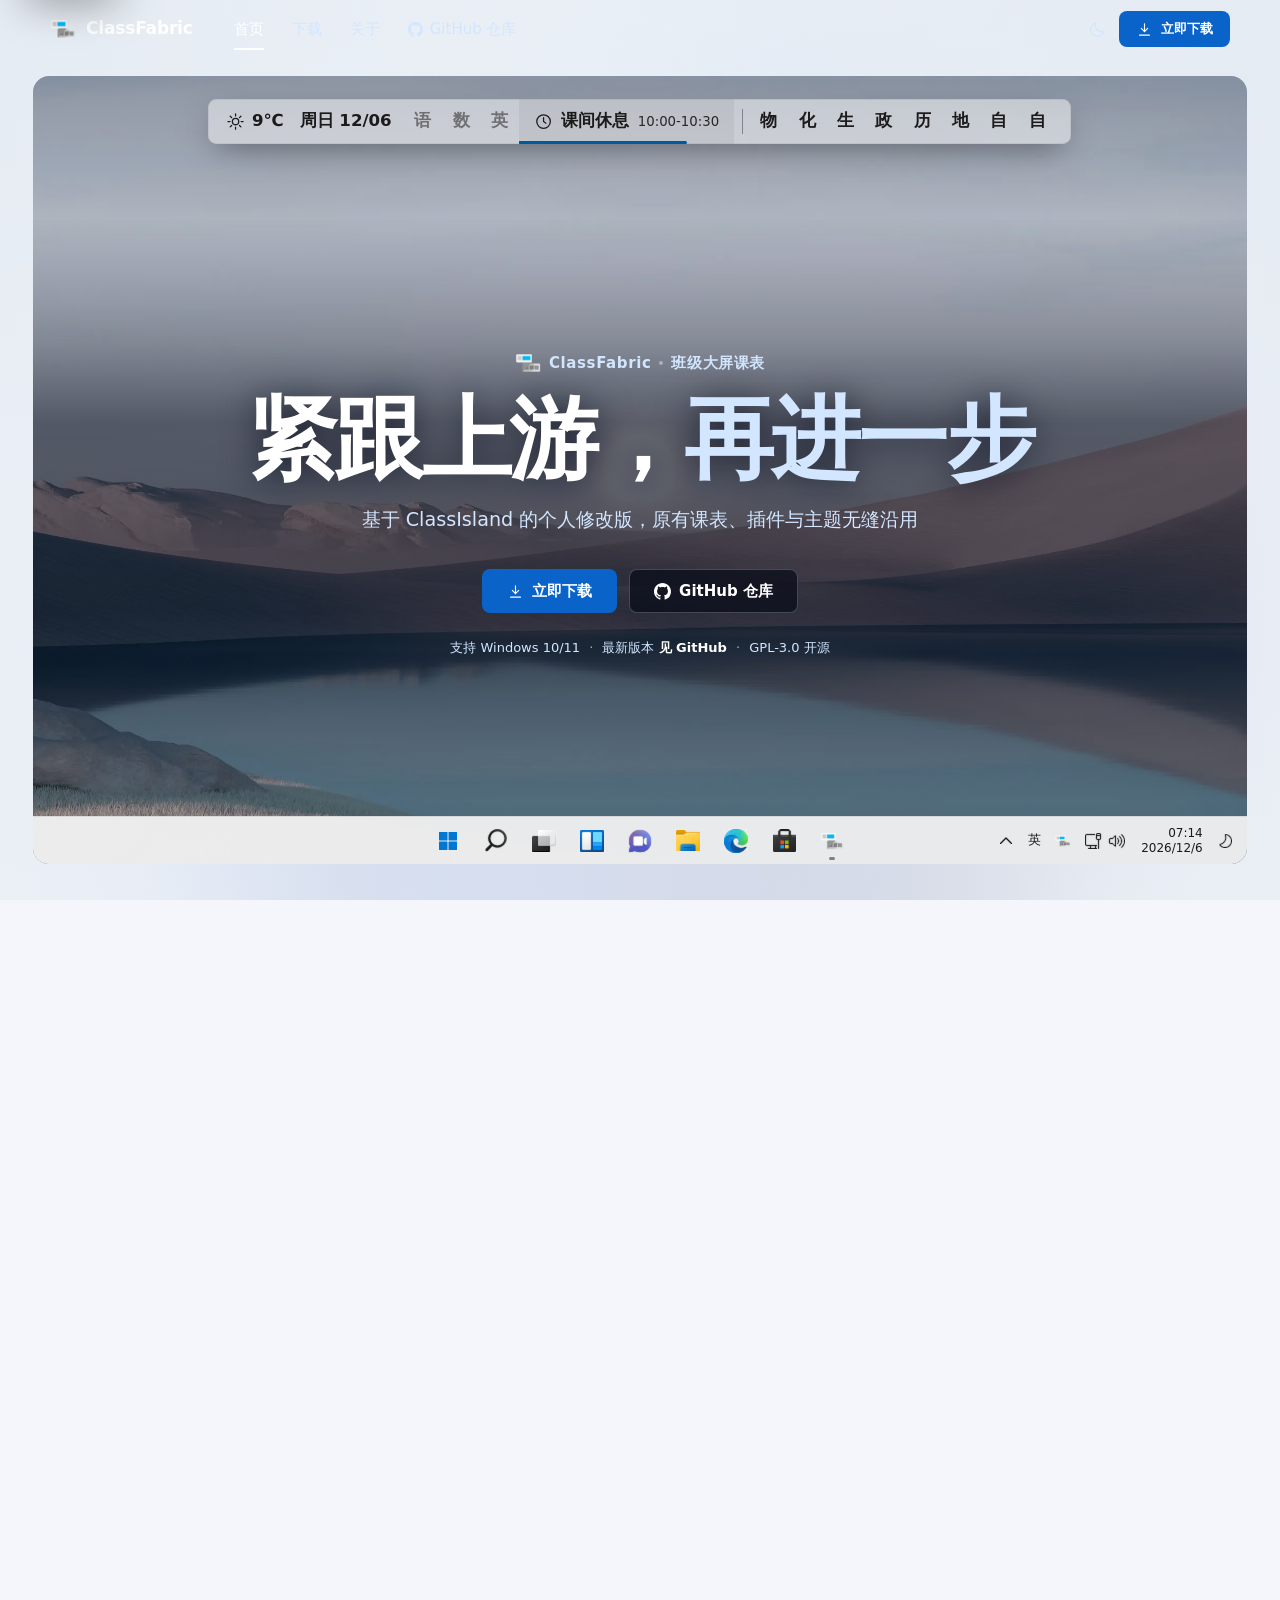
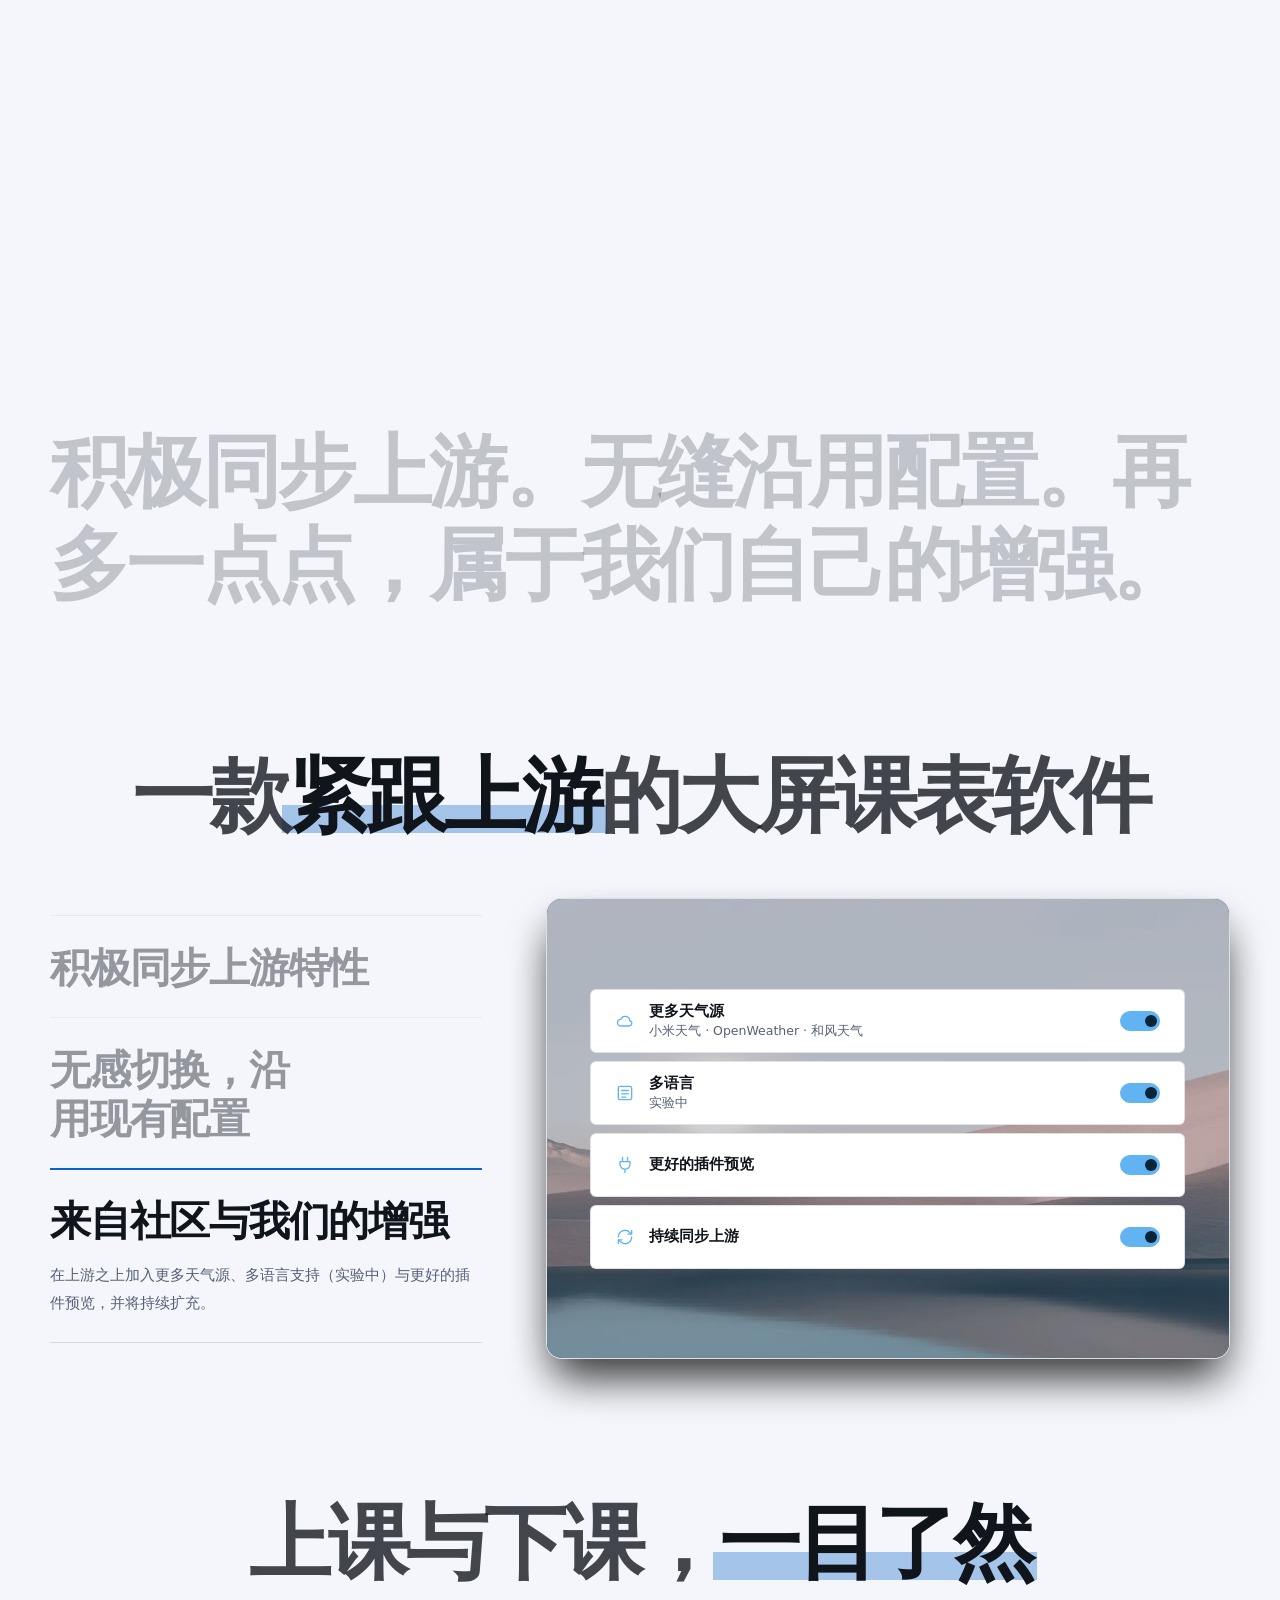
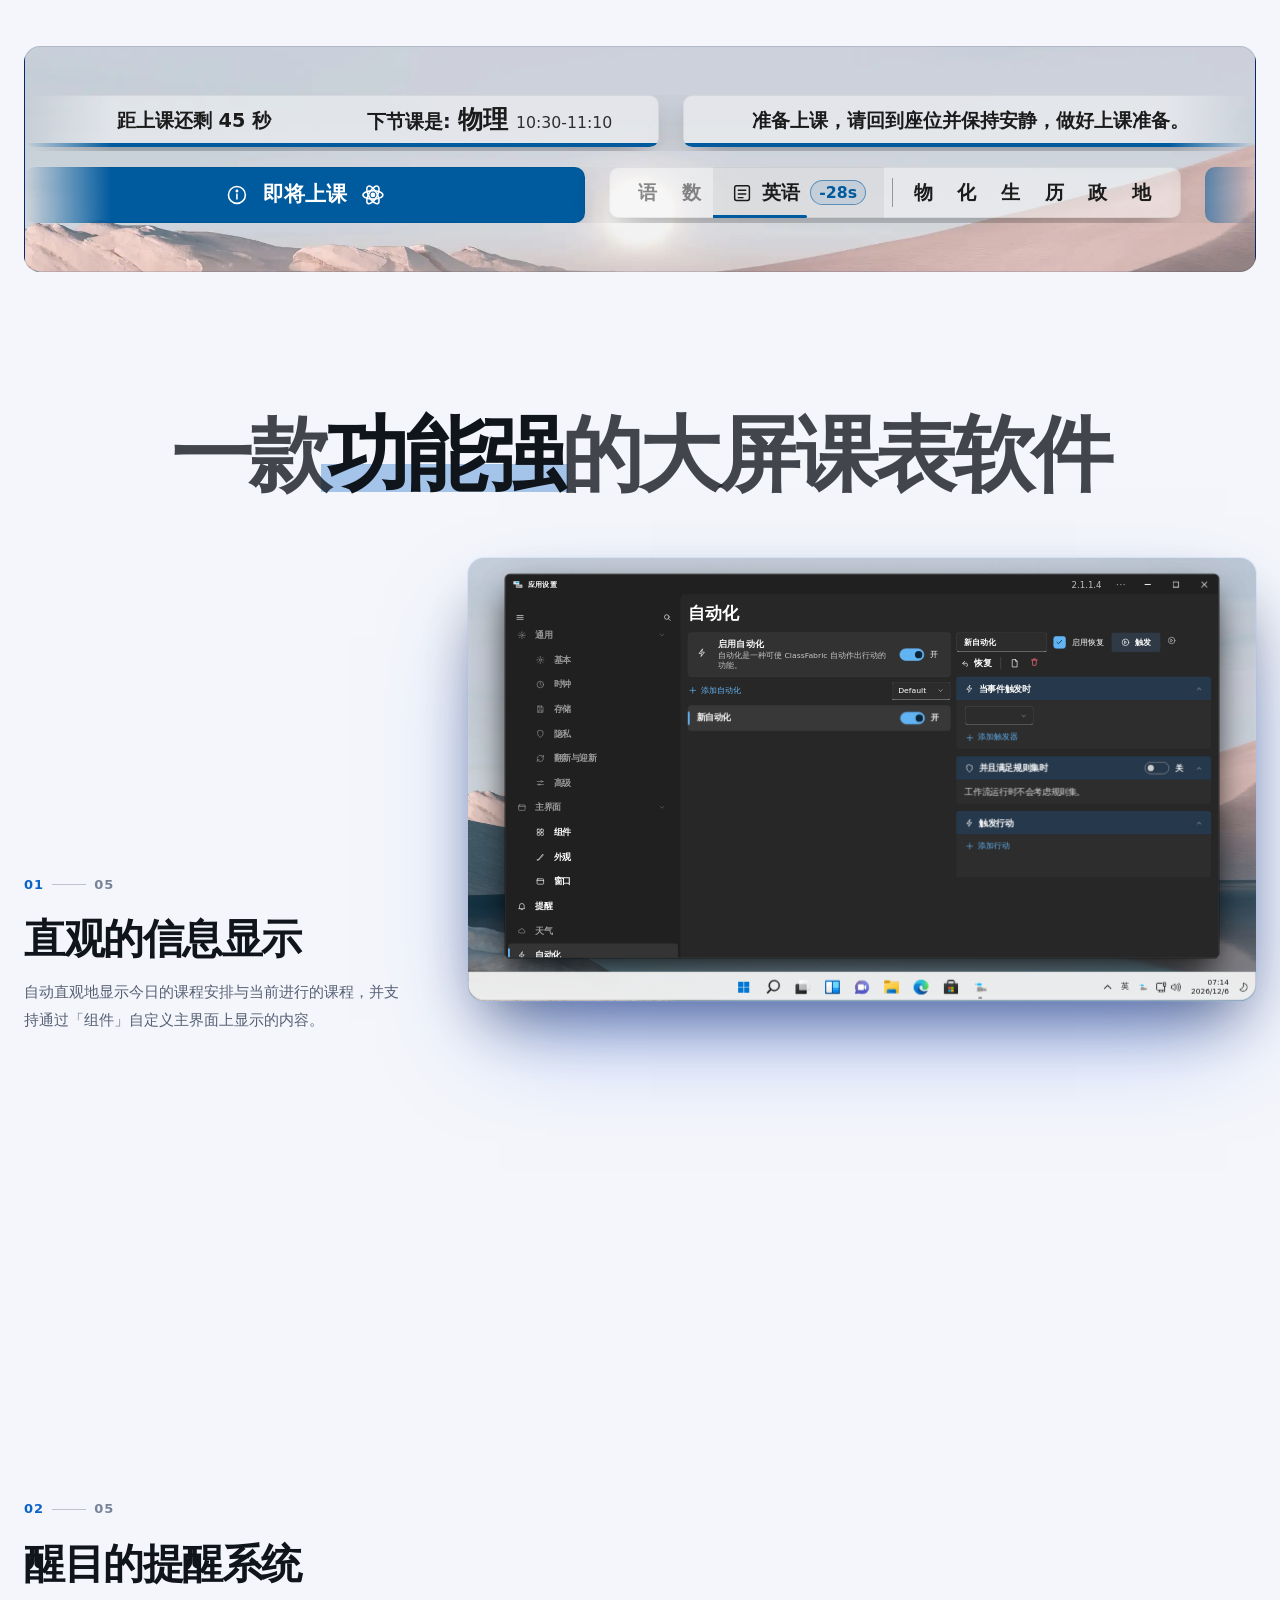
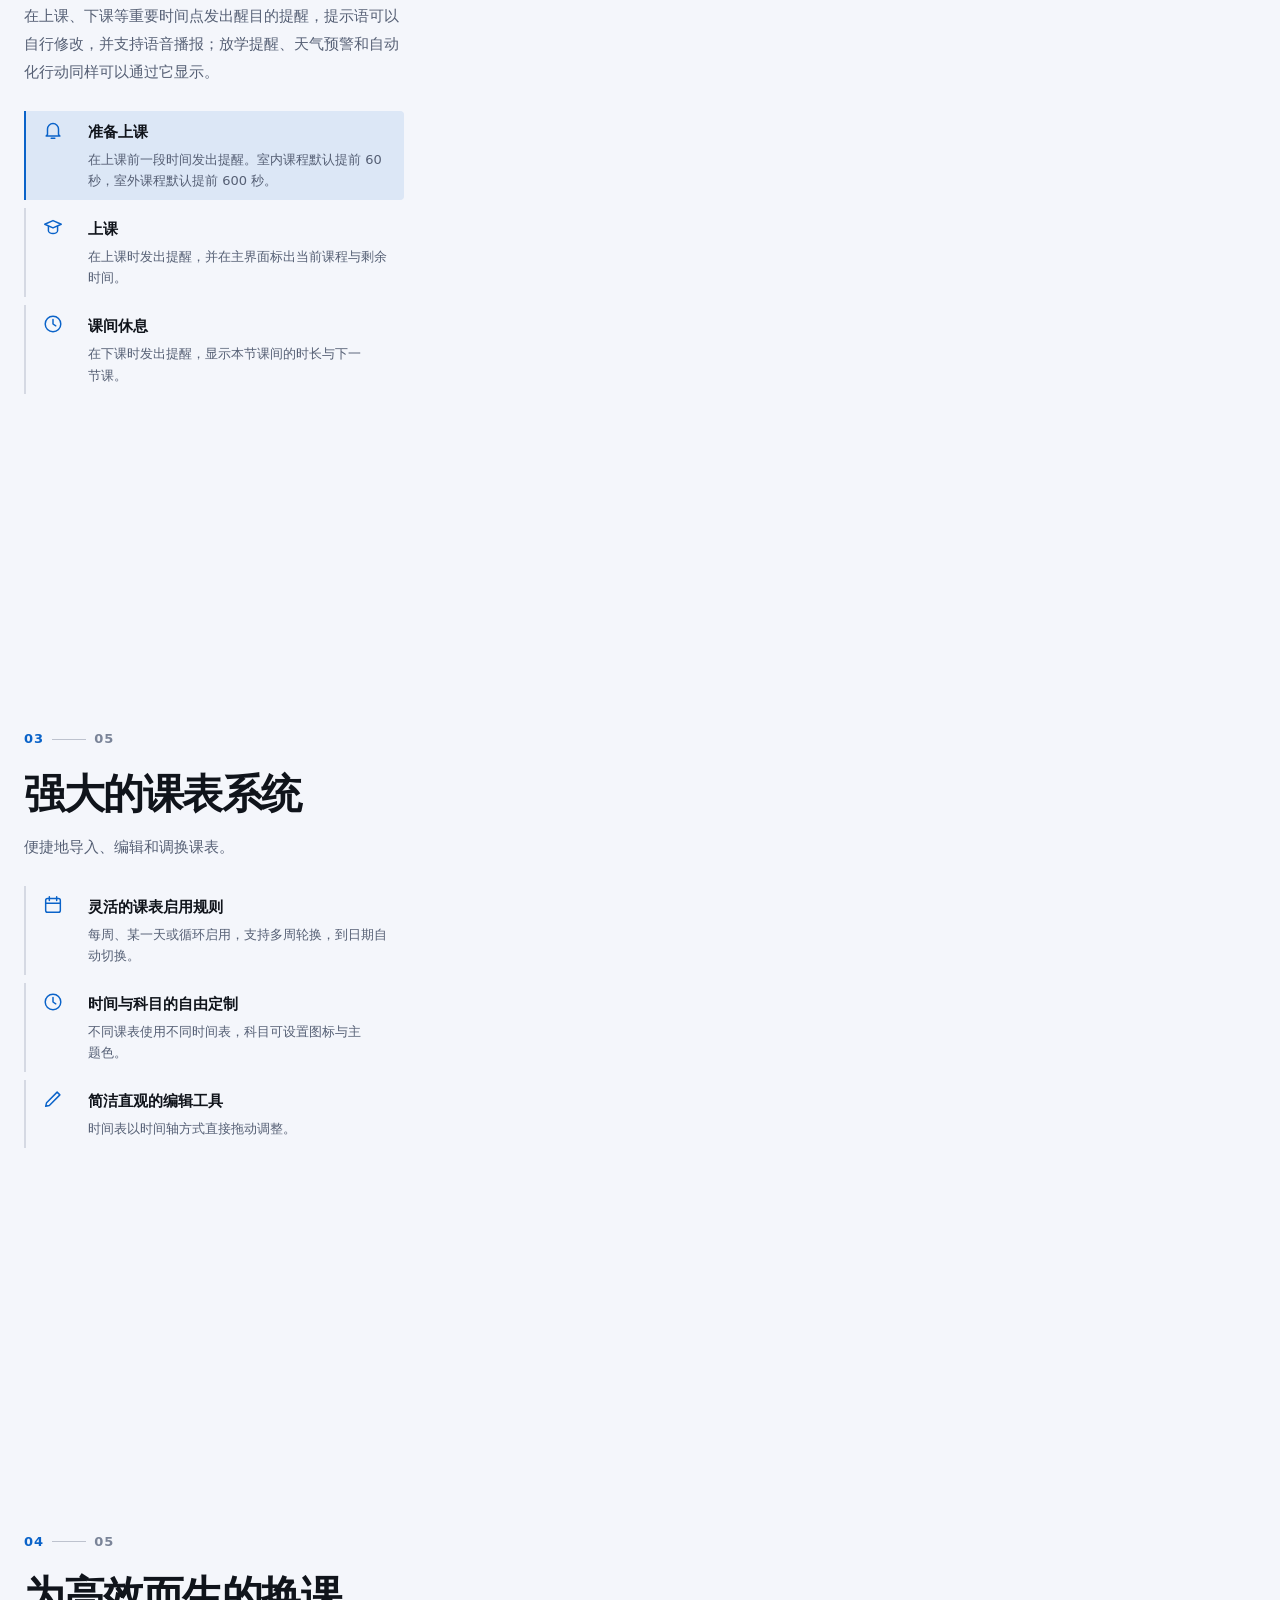
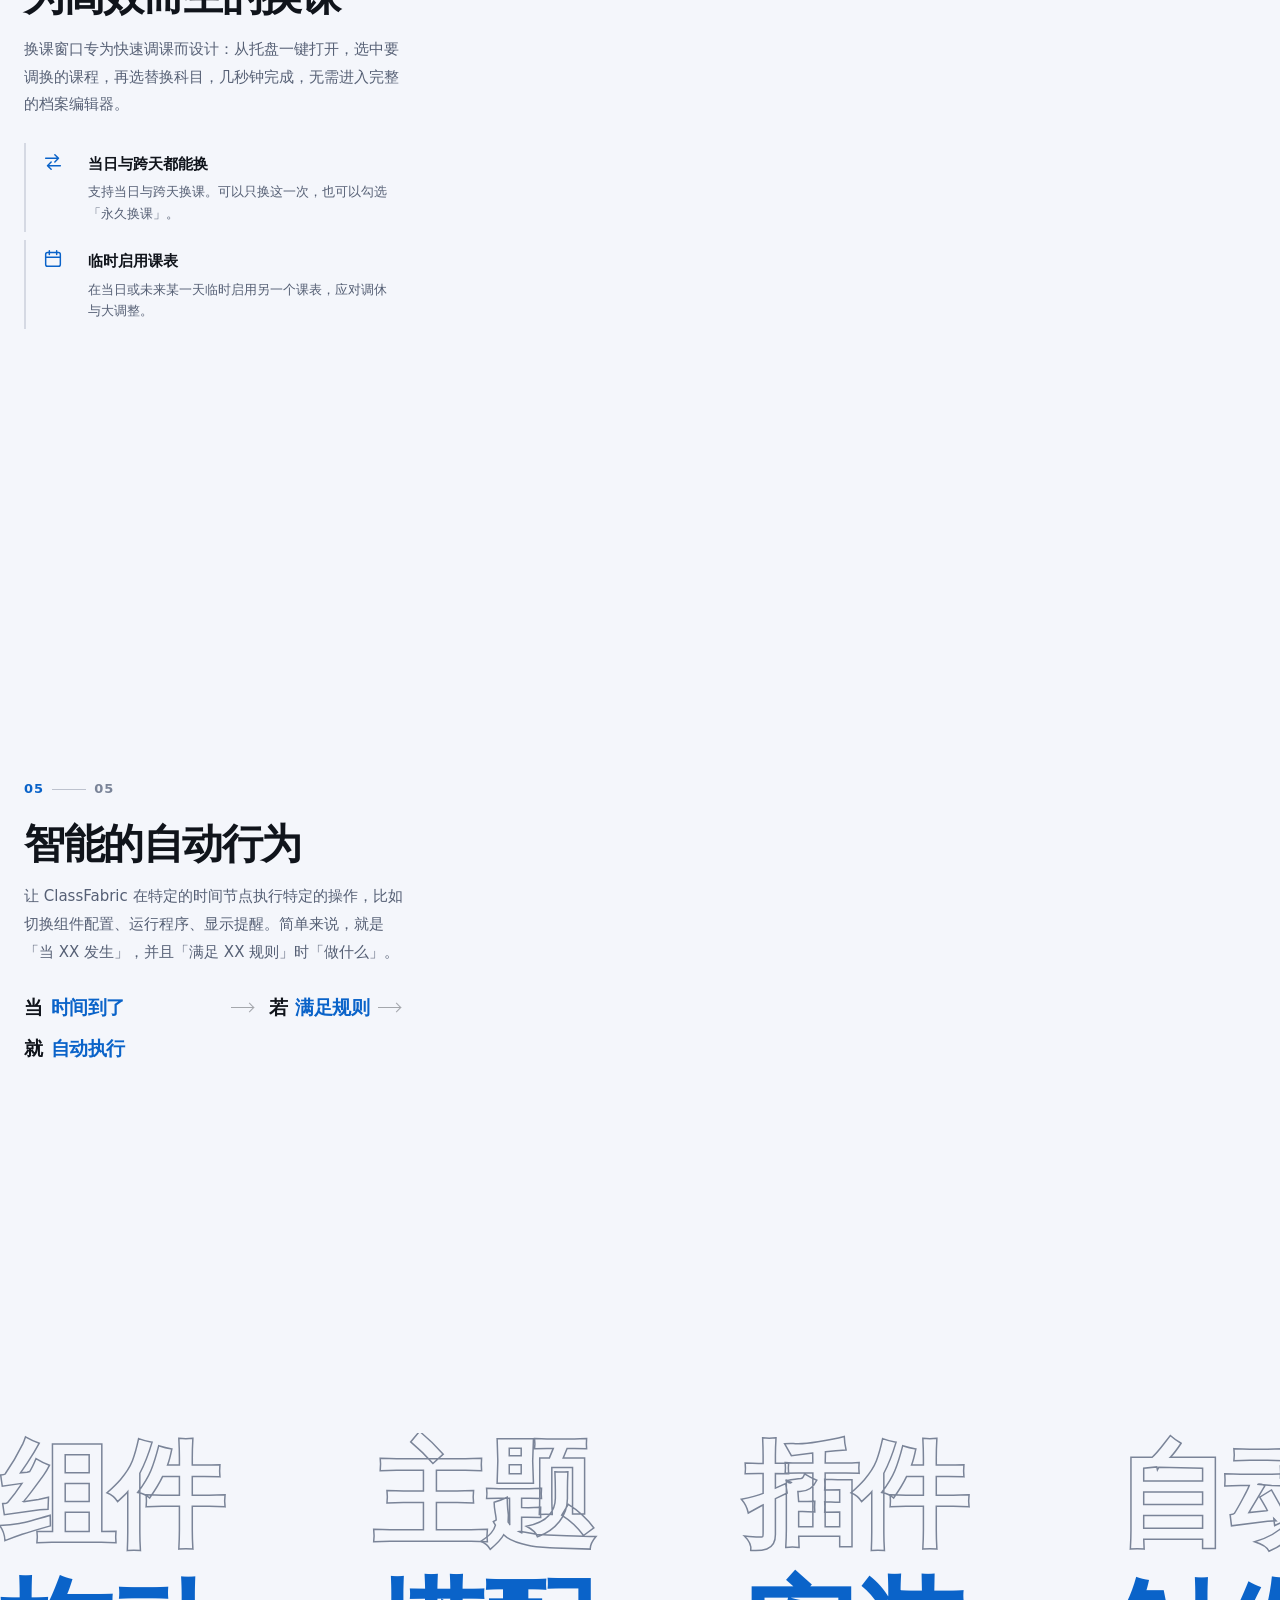
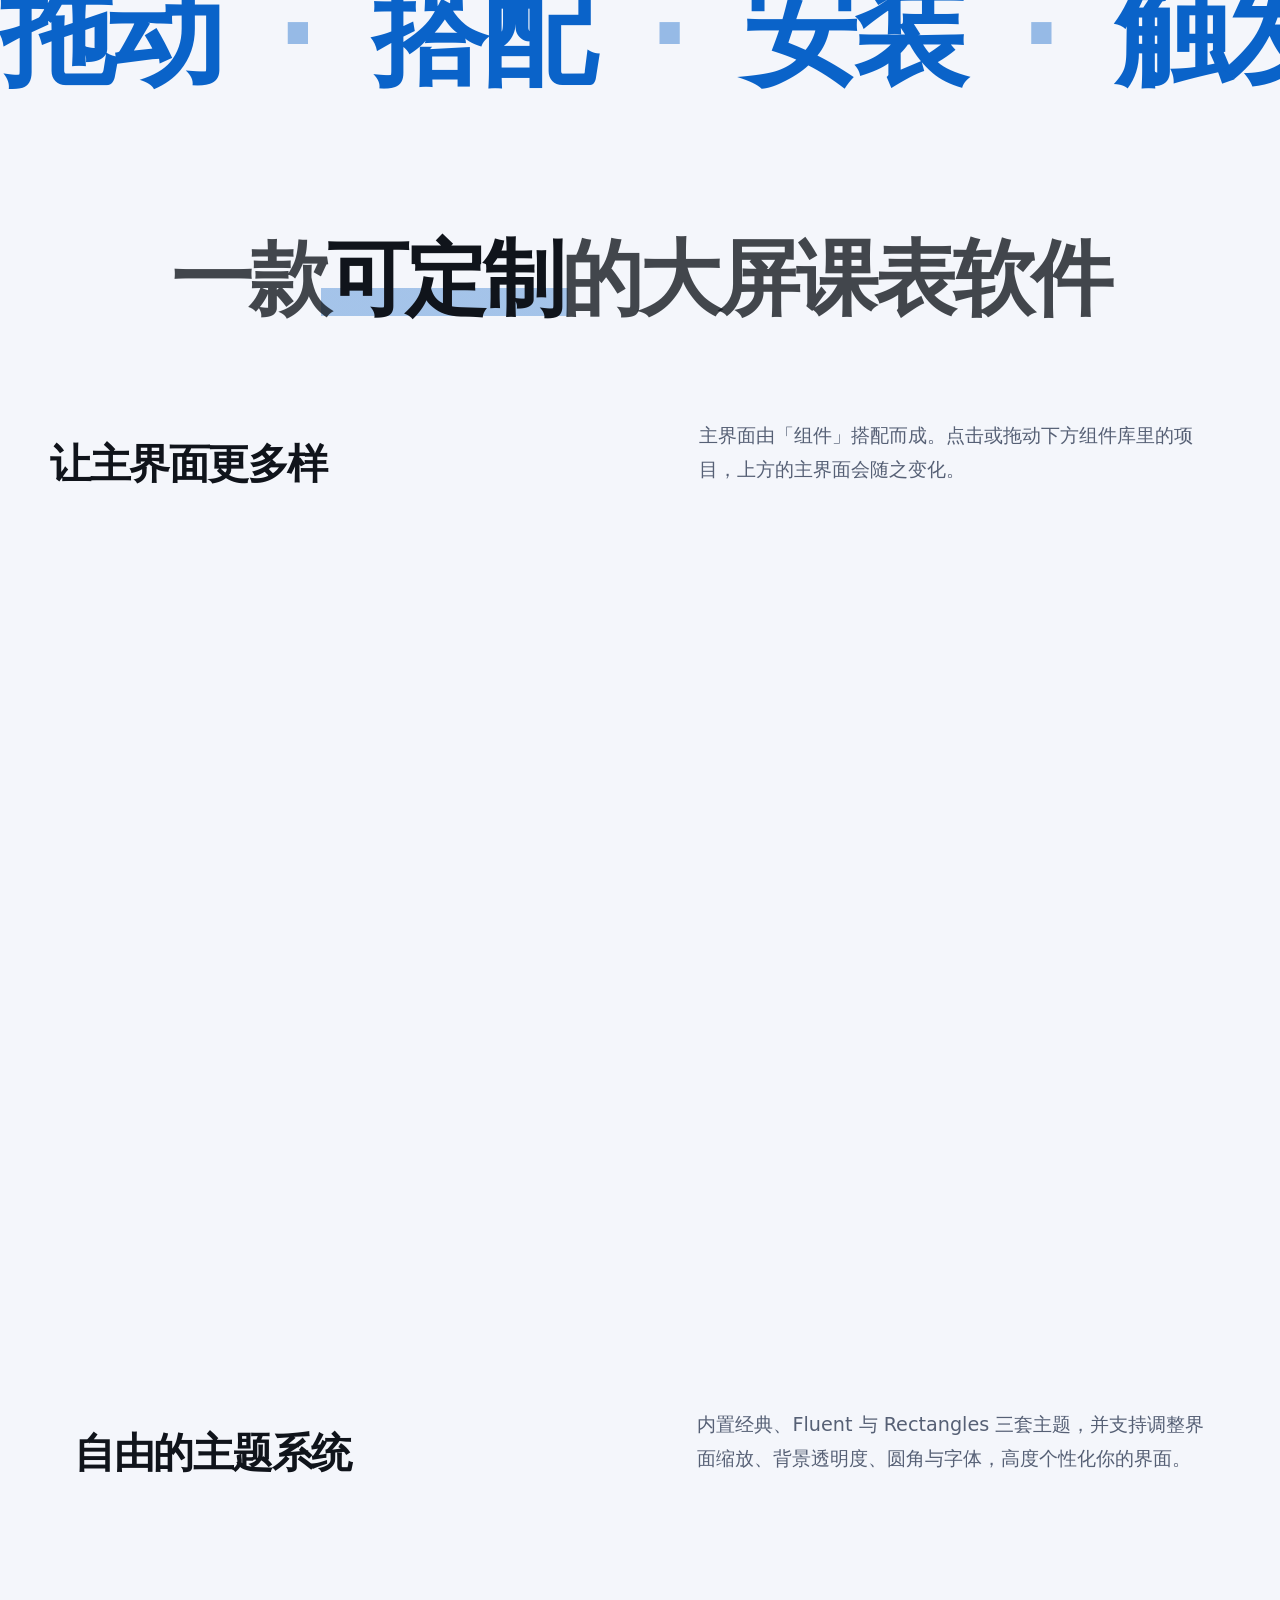
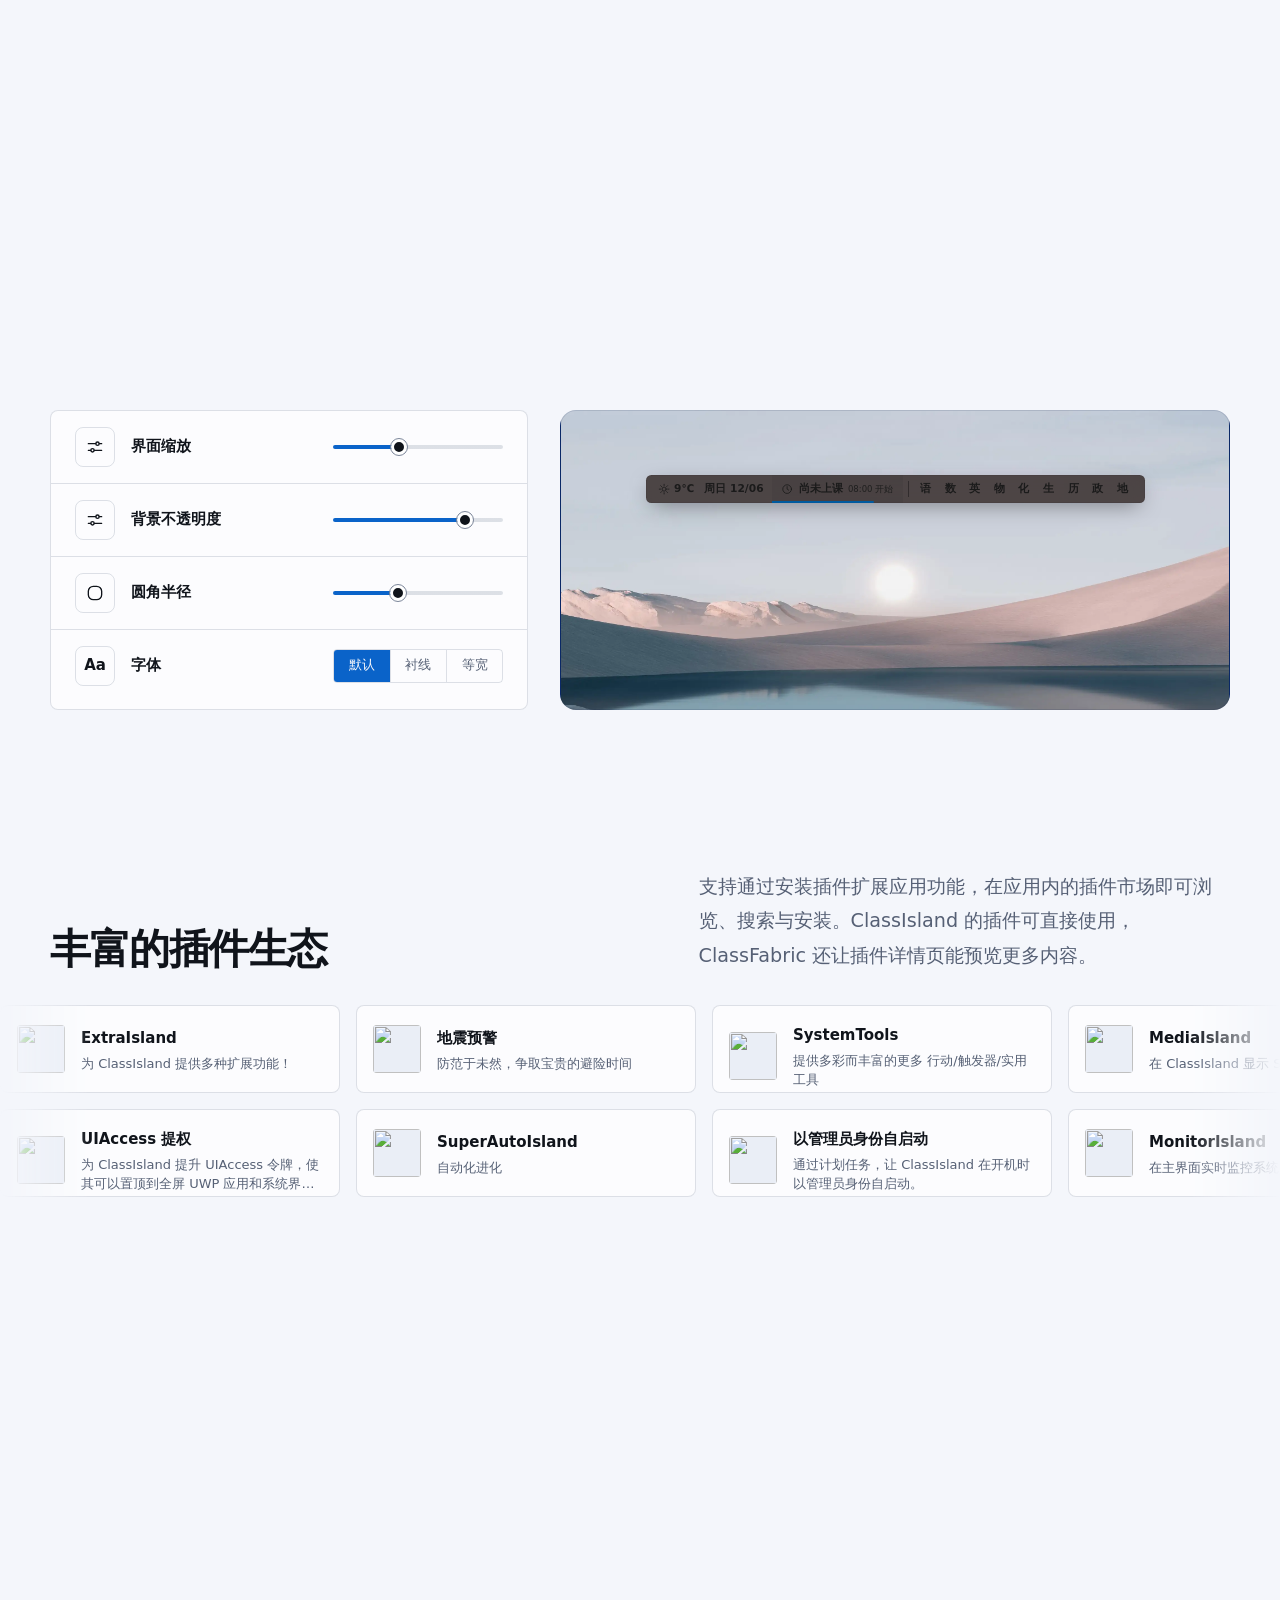
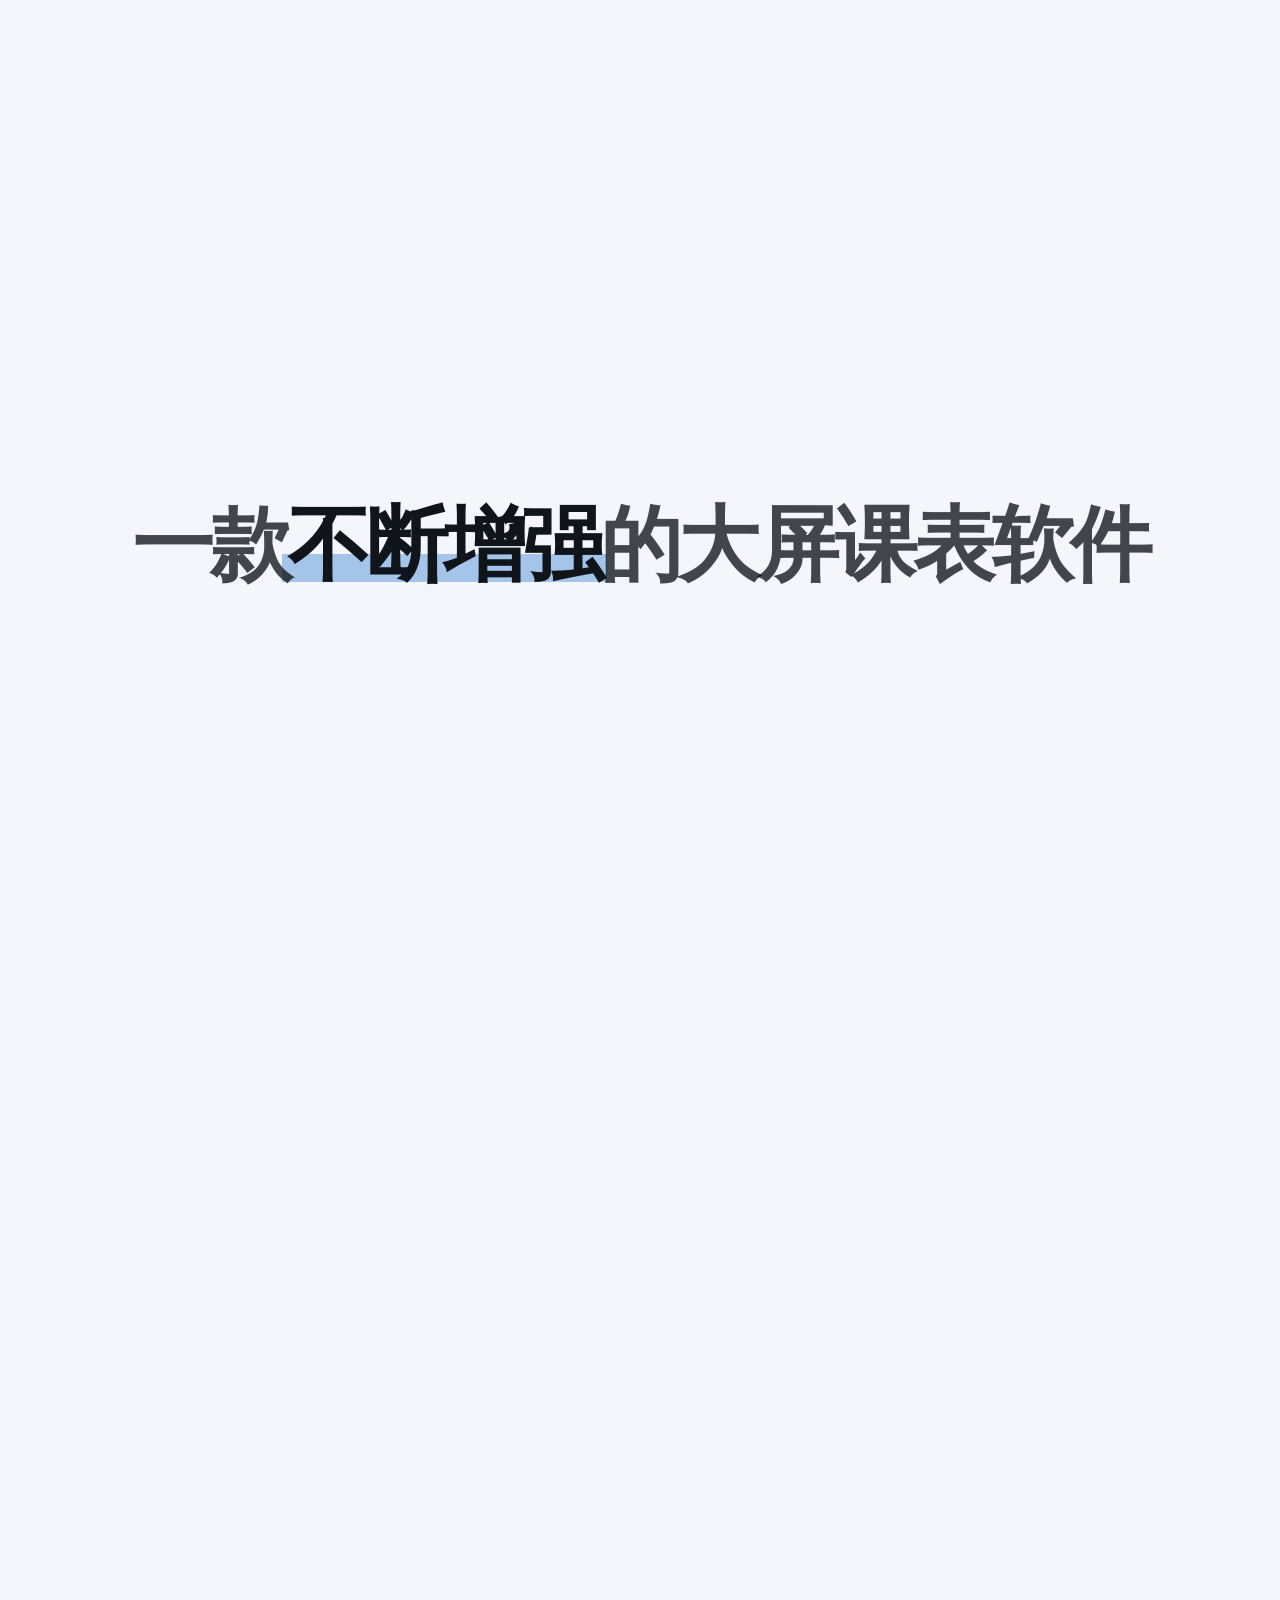
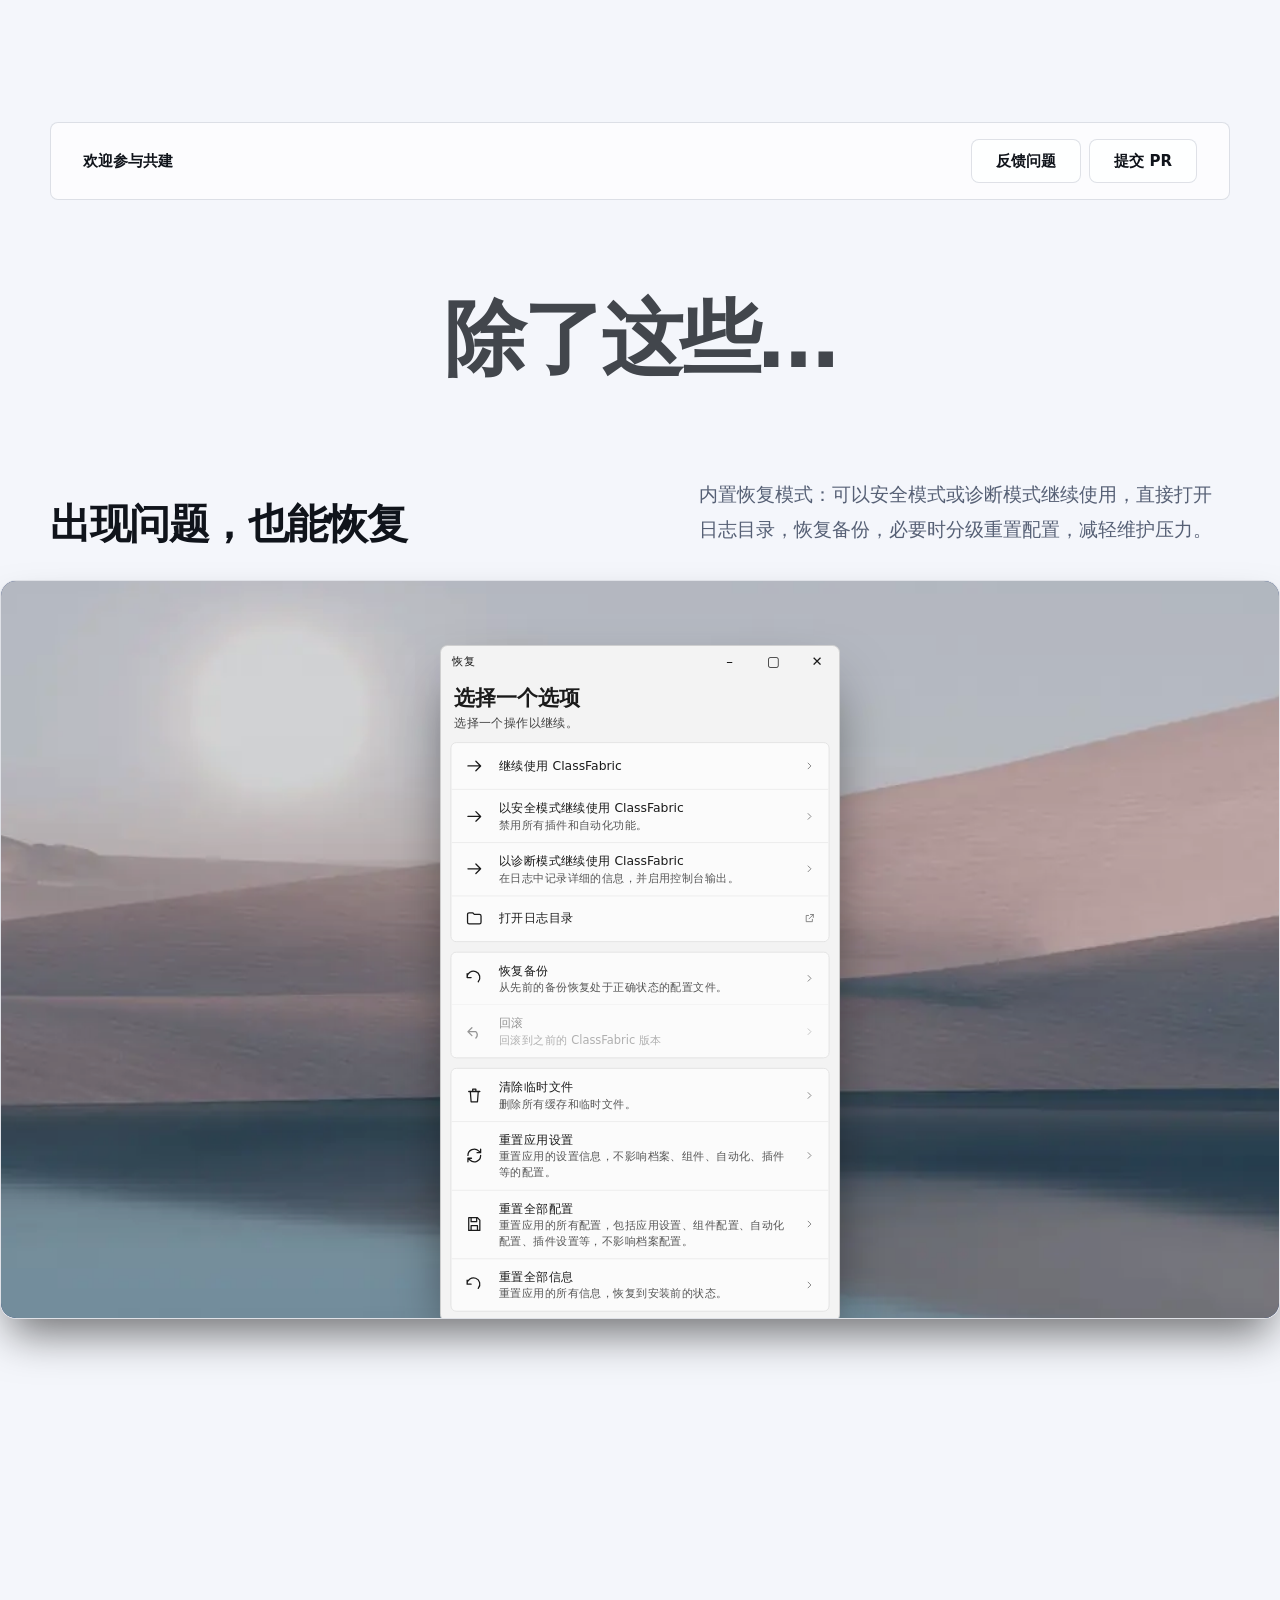
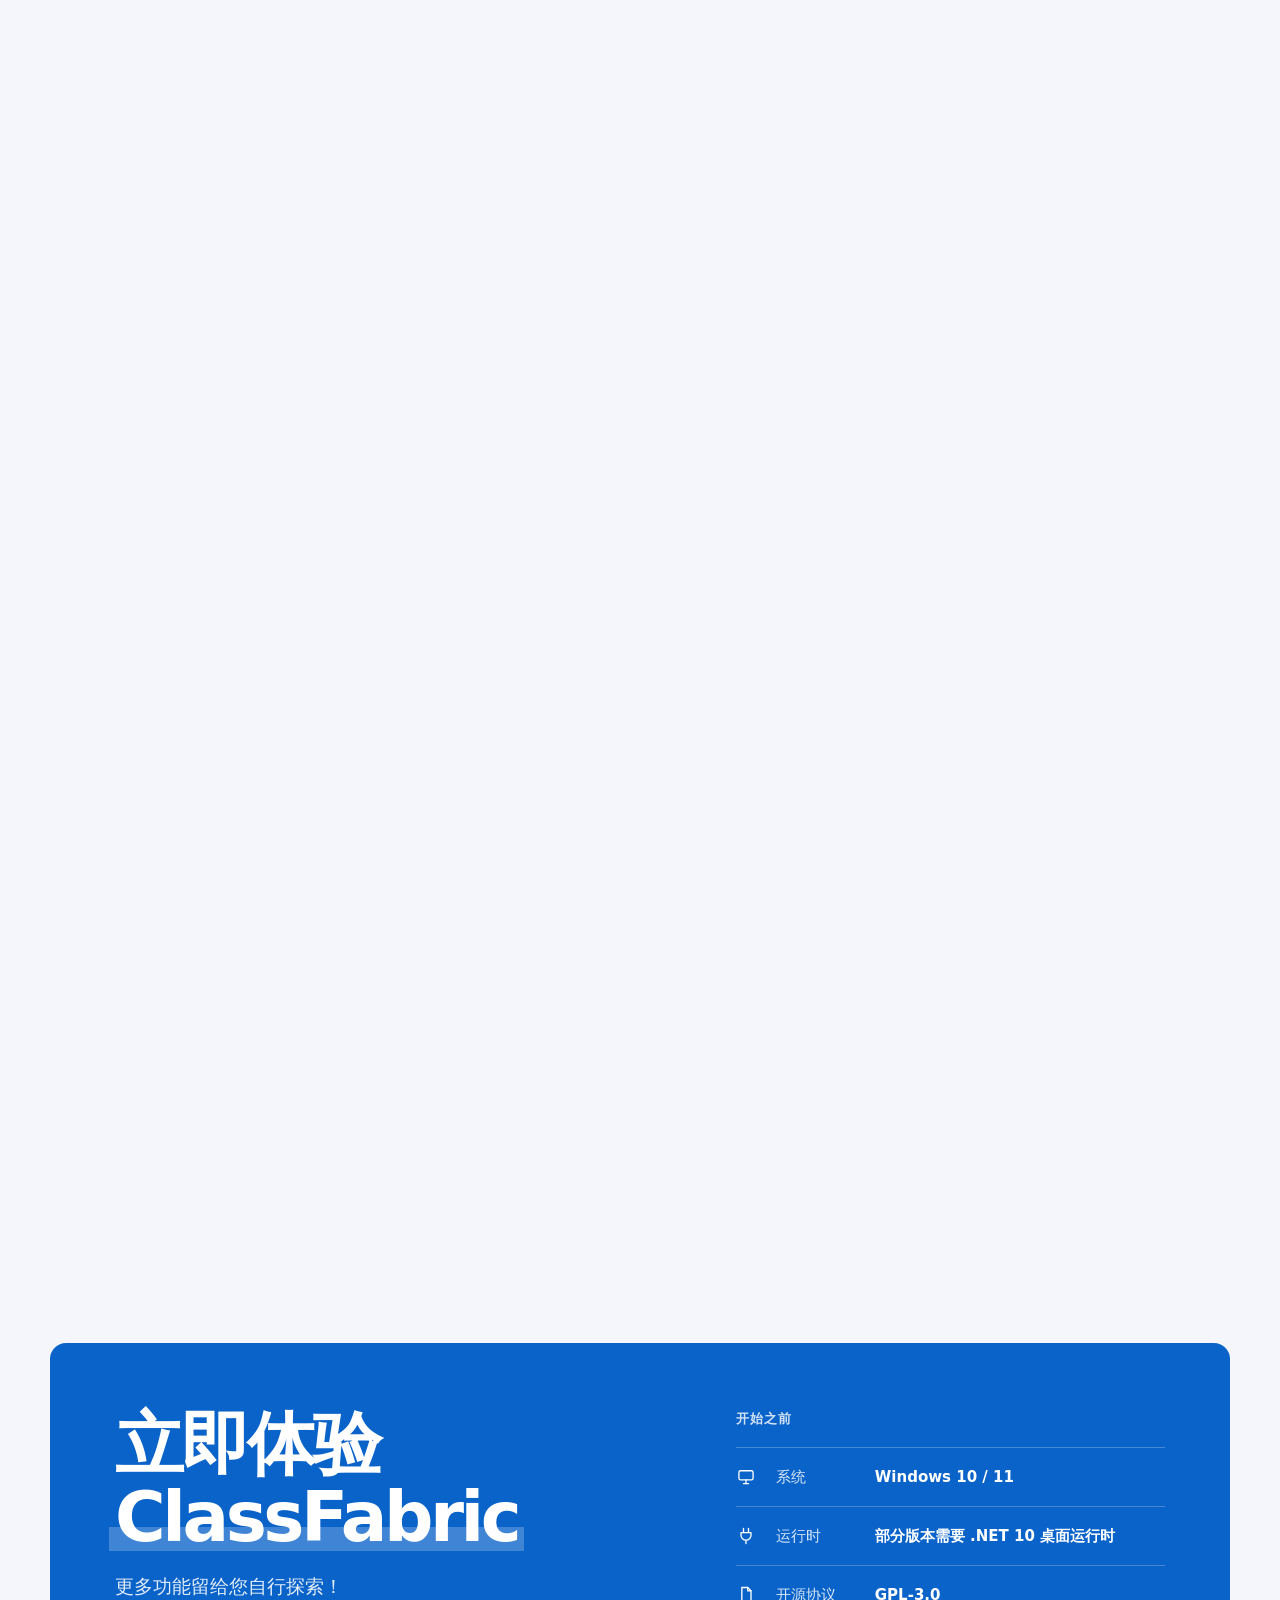
==== commit 5da37157: "切页残影、关于页桌面单导航、404 署名与新诗、壁纸作者来源；手机版三步/关系区改文字版式并清理死规则 - 视图过渡：旧页立即撤下、新页仅淡入，导航栏快照不做交叉淡化；各页加 link rel=exp" ====
--- a/index.html
+++ b/index.html
@@ -34,18 +34,19 @@
 <meta name="color-scheme" content="dark light">
 <script>document.documentElement.classList.add("js");try{var t=localStorage.getItem("cf_theme");if(t!=="light"&&t!=="dark")t=matchMedia("(prefers-color-scheme: light)").matches?"light":"dark";document.documentElement.dataset.theme=t}catch(e){}</script>
 <script>window.cfWpPre=1;(function () { var W = { lake: 'd', pine: 'dt', dune: 'd', dawn: 't', ember: 'tn', bloom: 'n' }; var L = { lake: 1, pine: 1, dawn: 1, dune: 1 }; var d = document.documentElement, h = new Date().getHours(); var ph = h >= 7 && h < 17 ? 'd' : (h >= 5 && h < 7) || (h >= 17 && h < 19) ? 't' : 'n'; var last = ''; try { last = localStorage.getItem('cf_wp') || ''; } catch (e) { } var mode = Math.random() < .5 ? 'time' : 'random'; var pool = Object.keys(W).filter(function (x) { return mode === 'random' || W[x].indexOf(ph) > -1; }); var q = pool.filter(function (x) { return x !== last; }); if (!q.length) q = pool; var k = q[Math.floor(Math.random() * q.length)]; try { localStorage.setItem('cf_wp', k); } catch (e) { } var big = '/assets/img/wp/' + k + (window.cfWpS ? '' : '-l') + '.webp'; d.style.setProperty('--wp', 'url(/assets/img/wp/' + k + '.webp)'); d.style.setProperty('--wpl', 'url(' + big + ')'); d.dataset.wp = k; d.dataset.wpi = L[k] ? 'light' : 'dark'; d.dataset.wpm = mode; d.dataset.wpt = ph; window.cfWp = { key: k, mode: mode, phase: ph }; if (window.cfWpPre) { var l = document.createElement('link'); l.rel = 'preload'; l.as = 'image'; l.type = 'image/webp'; l.href = window.cfWpPre === 2 ? '/assets/img/wp/' + k + '.webp' : big; l.setAttribute('fetchpriority', 'high'); document.head.appendChild(l); } })();</script>
-<link rel="stylesheet" href="/assets/css/site.css?v=5656296">
-<link rel="stylesheet" href="/assets/css/tokens.css?v=5656296">
-<link rel="stylesheet" href="/assets/css/materials.css?v=5656296">
-<link rel="stylesheet" href="/assets/css/nav.css?v=5656296">
-<link rel="stylesheet" href="/assets/css/base.css?v=5656296">
+<link rel="stylesheet" href="/assets/css/site.css?v=9e819ae">
+<link rel="stylesheet" href="/assets/css/tokens.css?v=9e819ae">
+<link rel="stylesheet" href="/assets/css/materials.css?v=9e819ae">
+<link rel="stylesheet" href="/assets/css/nav.css?v=9e819ae">
+<link rel="stylesheet" href="/assets/css/base.css?v=9e819ae">
 <script type="application/ld+json">{"@context":"https://schema.org","@graph":[{"@type":"Organization","@id":"https://cf.ansoukin.top/#org","name":"ClassFabric","url":"https://cf.ansoukin.top/","logo":{"@type":"ImageObject","url":"https://cf.ansoukin.top/assets/img/icon-192.png","width":192,"height":192},"sameAs":["https://github.com/Ansoukin/ClassFabric"]},{"@type":"WebSite","@id":"https://cf.ansoukin.top/#website","url":"https://cf.ansoukin.top/","name":"ClassFabric","alternateName":["ClassFabric 官网","ClassIsland 个人修改版"],"inLanguage":"zh-CN","publisher":{"@id":"https://cf.ansoukin.top/#org"}},{"@type":"SoftwareApplication","@id":"https://cf.ansoukin.top/#app","name":"ClassFabric","alternateName":"ClassIsland 个人修改版","applicationCategory":"EducationalApplication","operatingSystem":"Windows 10, Windows 11","description":"ClassIsland 的个人修改版班级大屏课表，紧跟上游更新，原有课表、插件与主题可直接沿用。","url":"https://cf.ansoukin.top/","downloadUrl":"https://cf.ansoukin.top/download.html","installUrl":"https://cf.ansoukin.top/download.html","license":"https://www.gnu.org/licenses/gpl-3.0.html","isBasedOn":{"@type":"SoftwareApplication","name":"ClassIsland","url":"https://classisland.tech"},"image":"https://cf.ansoukin.top/assets/img/og.jpg","featureList":["课表编辑与调课","自动化行为","插件生态","主题与主界面自定义","更多天气源","多语言（实验中）"],"offers":{"@type":"Offer","price":"0","priceCurrency":"CNY"},"publisher":{"@id":"https://cf.ansoukin.top/#org"}},{"@type":"SiteNavigationElement","@id":"https://cf.ansoukin.top/#nav-0","name":"首页","description":"ClassFabric 首页：紧跟上游的 ClassIsland 班级大屏课表","url":"https://cf.ansoukin.top/"},{"@type":"SiteNavigationElement","@id":"https://cf.ansoukin.top/#nav-1","name":"下载","description":"下载 ClassFabric Windows 版","url":"https://cf.ansoukin.top/download.html"},{"@type":"SiteNavigationElement","@id":"https://cf.ansoukin.top/#nav-2","name":"关于","description":"了解 ClassFabric 与 ClassIsland 的关系、已完成与计划中的功能","url":"https://cf.ansoukin.top/about.html"},{"@type":"WebPage","@id":"https://cf.ansoukin.top/#page","url":"https://cf.ansoukin.top/","name":"ClassFabric — 紧跟上游的 ClassIsland 班级大屏课表","description":"ClassFabric 是基于 ClassIsland 的个人修改版班级大屏课表：积极同步上游特性，原有课表、自动化、插件与主题无缝沿用，并加入更多天气源、多语言等改进。","inLanguage":"zh-CN","isPartOf":{"@id":"https://cf.ansoukin.top/#website"},"primaryImageOfPage":{"@type":"ImageObject","url":"https://cf.ansoukin.top/assets/img/og.jpg","width":1200,"height":630},"about":{"@id":"https://cf.ansoukin.top/#app"}}]}</script>
-<link rel="stylesheet" href="/assets/css/home2.css?v=5656296">
-<link rel="stylesheet" href="/assets/css/bento.css?v=5656296">
-<link rel="stylesheet" href="/assets/css/display.css?v=5656296">
+<link rel="stylesheet" href="/assets/css/home2.css?v=9e819ae">
+<link rel="stylesheet" href="/assets/css/bento.css?v=9e819ae">
+<link rel="stylesheet" href="/assets/css/display.css?v=9e819ae">
 <link rel="preconnect" href="https://api.github.com" crossorigin>
 <link rel="dns-prefetch" href="https://cdn.jsdelivr.net">
 <script type="speculationrules">{"prefetch":[{"source":"list","urls":["/download.html","/about.html"]}]}</script>
+<link rel="expect" href="#top" blocking="render">
 </head>
 <body>
 <a class="skip" href="#main">跳到正文</a>
@@ -65,13 +66,13 @@
 <section class="sec" id="faqs"><div class="wrap"><h2 class="claim rv">常见问题</h2><div class="faq faqhome rv"><div class="acc" data-acc><div class="acc-i"><h3><button type="button" id="fqb0" aria-expanded="false" aria-controls="fqp0"><span>原来的课表、插件和主题还能用吗？</span><svg viewBox="0 0 24 24" aria-hidden="true"><path d="M6 9l6 6 6-6"/></svg></button></h3><div class="acc-p" id="fqp0" role="region" aria-labelledby="fqb0"><div><p>可以。ClassFabric 的底层代码与上游保持一致，安装后原有的课表、自动化、插件与主题可直接沿用。</p></div></div></div><div class="acc-i"><h3><button type="button" id="fqb1" aria-expanded="false" aria-controls="fqp1"><span>支持 Linux 和 macOS 吗？</span><svg viewBox="0 0 24 24" aria-hidden="true"><path d="M6 9l6 6 6-6"/></svg></button></h3><div class="acc-p" id="fqp1" role="region" aria-labelledby="fqb1"><div><p>目前仅提供 Windows 版本。代码中保留了相关支持，但我们暂无测试环境与精力维护，因此暂不提供官方构建。</p></div></div></div><div class="acc-i"><h3><button type="button" id="fqb2" aria-expanded="false" aria-controls="fqp2"><span>有交流群吗？</span><svg viewBox="0 0 24 24" aria-hidden="true"><path d="M6 9l6 6 6-6"/></svg></button></h3><div class="acc-p" id="fqp2" role="region" aria-labelledby="fqb2"><div><p>暂时没有。ClassIsland 现有的 QQ 频道与群属于上游项目，ClassFabric 的问题请直接在 GitHub 提交 Issue。</p></div></div></div><div class="acc-i"><h3><button type="button" id="fqb3" aria-expanded="false" aria-controls="fqp3"><span>软件出现问题怎么办？</span><svg viewBox="0 0 24 24" aria-hidden="true"><path d="M6 9l6 6 6-6"/></svg></button></h3><div class="acc-p" id="fqp3" role="region" aria-labelledby="fqb3"><div><p>可以先尝试内置的恢复模式：以安全模式启动、查看日志、恢复备份，必要时重置配置。仍无法解决，请在 GitHub 提交 Issue 并附上诊断信息。</p></div></div></div><div class="acc-i"><h3><button type="button" id="fqb4" aria-expanded="false" aria-controls="fqp4"><span>和 ClassIsland 是什么关系？</span><svg viewBox="0 0 24 24" aria-hidden="true"><path d="M6 9l6 6 6-6"/></svg></button></h3><div class="acc-p" id="fqp4" role="region" aria-labelledby="fqb4"><div><p>ClassFabric 建立在 ClassIsland 之上，并持续同步上游，没有上游就没有它。可以把它看作一个「更早体验新功能，并带有额外改进」的选择。</p></div></div></div><div class="acc-i"><h3><button type="button" id="fqb5" aria-expanded="false" aria-controls="fqp5"><span>开源协议是什么？</span><svg viewBox="0 0 24 24" aria-hidden="true"><path d="M6 9l6 6 6-6"/></svg></button></h3><div class="acc-p" id="fqp5" role="region" aria-labelledby="fqb5"><div><p>GPL-3.0，与上游一致。ClassIsland 的版权归 HelloWRC，ClassFabric 的改动版权归各自贡献者。</p></div></div></div></div></div></div></section>
 <section class="n5-fin"><div class="wrap"><div class="n5-fc rv"><div class="n5-fl"><img src="/assets/img/icon-180.png" alt="" width="72" height="72"><h2>立即体验<br><span class="g">ClassFabric</span></h2><p>更多功能留给您自行探索！</p><div class="cta"><a class="btn blue" href="/download.html"><svg viewBox="0 0 24 24" aria-hidden="true"><path d="M12 4v11m0 0l-4.5-4.5M12 15l4.5-4.5M5 20h14"/></svg>立即下载</a><a class="btn glass" href="/about.html">了解更多</a></div></div><div class="n5-fr"><h3>开始之前</h3><ul><li><svg viewBox="0 0 24 24" aria-hidden="true"><rect x="3.5" y="4.5" width="17" height="11" rx="2"/><path d="M9 20h6M12 15.5V20"/></svg><span>系统</span><b>Windows 10 / 11</b></li><li><svg viewBox="0 0 24 24" aria-hidden="true"><path d="M9 3v5M15 3v5M6 8h12v3a6 6 0 01-12 0zM12 17v4"/></svg><span>运行时</span><b>部分版本需要 .NET 10 桌面运行时</b></li><li><svg viewBox="0 0 24 24" aria-hidden="true"><path d="M7 3h7l4 4v14H7z"/><path d="M14 3v4h4"/></svg><span>开源协议</span><b>GPL-3.0</b></li><li><svg viewBox="0 0 24 24" aria-hidden="true"><path d="M4 12a8 8 0 0113.5-5.8L20 8.5M20 4v4.5h-4.5M20 12a8 8 0 01-13.5 5.8L4 15.5M4 20v-4.5h4.5"/></svg><span>最新版本</span><b><b data-ver class="sk"></b></b></li></ul></div></div></div></section>
 </main>
-<template id="tpl-settings"><div class="w sapp"><div class="wt"><img class="ico" src="/assets/img/icon-32.png" alt="">应用设置<span class="ver">2.1.1.4</span><span class="ctl" style="margin-left:0"><i><svg viewBox="0 0 10 10"><path d="M0 5h10"/></svg></i><i><svg viewBox="0 0 10 10"><rect x=".5" y=".5" width="9" height="9"/></svg></i><i class="x"><svg viewBox="0 0 10 10"><path d="M0 0l10 10M10 0L0 10"/></svg></i></span></div><div class="wb"><nav class="nv"><div class="nvtop"><svg viewBox="0 0 24 24"><path d="M4 7h16M4 12h16M4 17h16"/></svg><svg viewBox="0 0 24 24" aria-hidden="true"><circle cx="11" cy="11" r="6"/><path d="M20 20l-4.5-4.5"/></svg></div><div class="it off"><span class="ni"><svg viewBox="0 0 24 24" aria-hidden="true"><circle cx="12" cy="12" r="3"/><path d="M12 3v2.4M12 18.6V21M3 12h2.4M18.6 12H21M5.6 5.6l1.7 1.7M16.7 16.7l1.7 1.7M5.6 18.4l1.7-1.7M16.7 7.3l1.7-1.7"/></svg></span><span class="nt">通用</span><svg class="chev" viewBox="0 0 24 24"><path d="M6 9l6 6 6-6"/></svg></div><div class="it sb off"><span class="ni"><svg viewBox="0 0 24 24" aria-hidden="true"><circle cx="12" cy="12" r="3"/><path d="M12 3v2.4M12 18.6V21M3 12h2.4M18.6 12H21M5.6 5.6l1.7 1.7M16.7 16.7l1.7 1.7M5.6 18.4l1.7-1.7M16.7 7.3l1.7-1.7"/></svg></span><span class="nt">基本</span></div><div class="it sb off"><span class="ni"><svg viewBox="0 0 24 24" aria-hidden="true"><circle cx="12" cy="12" r="8.5"/><path d="M12 7v5l3 2"/></svg></span><span class="nt">时钟</span></div><div class="it sb off"><span class="ni"><svg viewBox="0 0 24 24" aria-hidden="true"><path d="M5 4h11l3 3v13H5z"/><path d="M8 4v5h7V4M8 20v-6h8v6"/></svg></span><span class="nt">存储</span></div><div class="it sb off"><span class="ni"><svg viewBox="0 0 24 24" aria-hidden="true"><path d="M12 3l7 3v5c0 5-3 8.5-7 10-4-1.5-7-5-7-10V6z"/></svg></span><span class="nt">隐私</span></div><div class="it sb off"><span class="ni"><svg viewBox="0 0 24 24" aria-hidden="true"><path d="M4 12a8 8 0 0113.5-5.8L20 8.5M20 4v4.5h-4.5M20 12a8 8 0 01-13.5 5.8L4 15.5M4 20v-4.5h4.5"/></svg></span><span class="nt">翻新与迎新</span></div><div class="it sb off"><span class="ni"><svg viewBox="0 0 24 24" aria-hidden="true"><path d="M4 8h9M17 8h3M4 16h3M11 16h9"/><circle cx="15" cy="8" r="2"/><circle cx="9" cy="16" r="2"/></svg></span><span class="nt">高级</span></div><div class="it off"><span class="ni"><svg viewBox="0 0 24 24" aria-hidden="true"><rect x="3.5" y="5" width="17" height="14" rx="2"/><path d="M3.5 9h17"/></svg></span><span class="nt">主界面</span><svg class="chev" viewBox="0 0 24 24"><path d="M6 9l6 6 6-6"/></svg></div><div class="it sb" data-go="widgets"><span class="ni"><svg viewBox="0 0 24 24" aria-hidden="true"><rect x="4" y="4" width="7" height="7" rx="1.5"/><rect x="13" y="4" width="7" height="7" rx="1.5"/><rect x="4" y="13" width="7" height="7" rx="1.5"/><rect x="13" y="13" width="7" height="7" rx="1.5"/></svg></span><span class="nt">组件</span></div><div class="it sb" data-go="appearance"><span class="ni"><svg viewBox="0 0 24 24" aria-hidden="true"><path d="M4 20c3 0 5-1 5-3.5L18 5l2 2-9 9.5C10 19 8 20 4 20z"/></svg></span><span class="nt">外观</span></div><div class="it sb" data-go="window"><span class="ni"><svg viewBox="0 0 24 24" aria-hidden="true"><rect x="3.5" y="5" width="17" height="14" rx="2"/><path d="M3.5 9.5h17"/></svg></span><span class="nt">窗口</span></div><div class="it" data-go="remind"><span class="ni"><svg viewBox="0 0 24 24" aria-hidden="true"><path d="M6 17v-6a6 6 0 1112 0v6l1.5 1.5h-15z"/><path d="M10 21h4"/></svg></span><span class="nt">提醒</span></div><div class="it off"><span class="ni"><svg viewBox="0 0 24 24" aria-hidden="true"><path d="M7 18a4 4 0 010-8 5.5 5.5 0 0110.6 1.5A3.3 3.3 0 0117 18z"/></svg></span><span class="nt">天气</span></div><div class="it" data-go="auto"><span class="ni"><svg viewBox="0 0 24 24" aria-hidden="true"><path d="M13 3L5 13.5h6L10 21l8-10.5h-6z"/></svg></span><span class="nt">自动化</span></div><div class="it off"><span class="ni"><svg viewBox="0 0 24 24" aria-hidden="true"><path d="M4 12a8 8 0 0113.5-5.8L20 8.5M20 4v4.5h-4.5M20 12a8 8 0 01-13.5 5.8L4 15.5M4 20v-4.5h4.5"/></svg></span><span class="nt">更新</span></div><hr><div class="it" data-go="plugins"><span class="ni"><svg viewBox="0 0 24 24" aria-hidden="true"><path d="M9 3v5M15 3v5M6 8h12v3a6 6 0 01-12 0zM12 17v4"/></svg></span><span class="nt">插件</span></div><div class="it" data-go="themes"><span class="ni"><svg viewBox="0 0 24 24" aria-hidden="true"><path d="M4 20c3 0 5-1 5-3.5L18 5l2 2-9 9.5C10 19 8 20 4 20z"/></svg></span><span class="nt">主题</span></div><hr><div class="it off"><span class="ni"><svg viewBox="0 0 24 24" aria-hidden="true"><circle cx="12" cy="12" r="8.5"/><path d="M12 11v5"/><circle cx="12" cy="8" r=".7" fill="currentColor"/></svg></span><span class="nt">关于 ClassFabric</span></div></nav><div class="pgs"><section class="pgx" data-p="remind"><div class="pg"><h2 role="presentation">提醒</h2><div class="two"><div class="rcol"><div class="sc "><span style="width:22px;display:grid;place-items:center"><svg viewBox="0 0 24 24" aria-hidden="true"><path d="M6 17v-6a6 6 0 1112 0v6l1.5 1.5h-15z"/><path d="M10 21h4"/></svg></span><div class="tx"><b>启用提醒</b><span>启用提醒后，将会在对重要事件发出醒目提醒。拖动提醒提供方以调整对应类型提醒的优先级。</span></div><span class="tg on"><i></i><span>开</span></span></div><div class="tabs2x" data-tabs><span class="on" data-t="p">提醒提供方</span><span data-t="a">高级设置 <i class="pill"><svg viewBox="0 0 24 24" aria-hidden="true"><path d="M12 3l7 3v5c0 5-3 8.5-7 10-4-1.5-7-5-7-10V6z"/></svg></i></span></div><div class="provs" data-pane="p"><div class="prov" data-prov="0"><svg viewBox="0 0 24 24" aria-hidden="true"><path d="M3 9l9-4 9 4-9 4zM7 11.5V16c0 1.5 2.2 3 5 3s5-1.5 5-3v-4.5"/></svg><div class="tx"><b>上下课提醒</b><span>在准备上课、上课和下课时发出醒目提醒，并预告下一节课程。</span></div></div><div class="chan" hidden><div class="ch-h" data-chan>提醒渠道<span class="car"><svg viewBox="0 0 24 24" aria-hidden="true"><path d="M6 9l6 6 6-6"/></svg></span></div><div class="ch-b"><div class="ci on"><svg viewBox="0 0 24 24" aria-hidden="true"><path d="M6 17v-6a6 6 0 1112 0v6l1.5 1.5h-15z"/><path d="M10 21h4"/></svg><div class="tx"><b>准备上课提醒</b><span>在上课前指定时间发出提醒。</span></div></div><div class="ci"><svg viewBox="0 0 24 24" aria-hidden="true"><path d="M3 9l9-4 9 4-9 4zM7 11.5V16c0 1.5 2.2 3 5 3s5-1.5 5-3v-4.5"/></svg><div class="tx"><b>上课提醒</b><span>在上课时发出提醒。</span></div></div><div class="ci"><svg viewBox="0 0 24 24" aria-hidden="true"><circle cx="12" cy="12" r="8.5"/><path d="M12 7v5l3 2"/></svg><div class="tx"><b>下课提醒</b><span>在下课时发出提醒。</span></div></div></div></div><div class="prov" data-prov="1"><svg viewBox="0 0 24 24" aria-hidden="true"><path d="M12 4v8M7 7a7 7 0 1010 0"/></svg><div class="tx"><b>放学提醒</b><span>在当天的课程结束后发出提醒。</span></div></div><div class="prov" data-prov="2"><svg viewBox="0 0 24 24" aria-hidden="true"><path d="M7 18a4 4 0 010-8 5.5 5.5 0 0110.6 1.5A3.3 3.3 0 0117 18z"/></svg><div class="tx"><b>天气预警</b><span>当有降雨或者极端天气时发出提醒。</span></div></div><div class="prov" data-prov="3"><svg viewBox="0 0 24 24" aria-hidden="true"><path d="M13 3L5 13.5h6L10 21l8-10.5h-6z"/></svg><div class="tx"><b>行动提醒</b><span>显示由行动发出的提醒。</span></div></div></div><div data-pane="a" hidden></div></div><div class="rcol rr"><div class="rdetail" hidden><h3 role="presentation">上下课提醒</h3><div class="tabs2x" data-tabs><span class="on" data-t="b">基本设置</span><span data-t="a">高级设置 <i class="ring"></i></span></div><div class="scr" data-pane="b"><div class="info"><svg viewBox="0 0 24 24" aria-hidden="true"><circle cx="12" cy="12" r="8.5"/><path d="M12 11v5"/><circle cx="12" cy="8" r=".7" fill="currentColor"/></svg>此处的设置可以在档案设置中被附加设置覆盖。<span class="btnw">查看…</span></div><div class="exp open"><div class="eh"><svg viewBox="0 0 24 24" aria-hidden="true"><path d="M6 17v-6a6 6 0 1112 0v6l1.5 1.5h-15z"/><path d="M10 21h4"/></svg><div class="tx"><b>在课前准备时发出提醒</b><span>在上课前一段时间发出醒目提醒，提示做好上课准备。</span></div><span class="tg on"><i></i><span>开</span></span><span class="car"><svg viewBox="0 0 24 24" aria-hidden="true"><path d="M6 9l6 6 6-6"/></svg></span></div><div class="eb"><div class="row1"><span class="cb on"><i><svg viewBox="0 0 24 24" aria-hidden="true"><path d="M5 12.5l4.5 4.5L19 7"/></svg></i>启用语音</span></div><div class="row2"><svg viewBox="0 0 24 24" aria-hidden="true"><path d="M6 17v-6a6 6 0 1112 0v6l1.5 1.5h-15z"/><path d="M10 21h4"/></svg><div class="tx"><b>室内课程课前提醒时间</b><span>在室内课程的上课前指定时间进行上课提醒。</span></div><span class="num" style="min-width:150px"><span data-edit contenteditable="true" spellcheck="false">60</span><em><i data-s="1"><svg viewBox="0 0 24 24" aria-hidden="true"><path d="M6 15l6-6 6 6"/></svg></i><i data-s="-1"><svg viewBox="0 0 24 24" aria-hidden="true"><path d="M6 9l6 6 6-6"/></svg></i></em></span><em class="u">秒</em></div><div class="row2"><svg viewBox="0 0 24 24" aria-hidden="true"><path d="M6 17v-6a6 6 0 1112 0v6l1.5 1.5h-15z"/><path d="M10 21h4"/></svg><div class="tx"><b>室外课程课前提醒时间</b><span>在室外课程的上课前指定时间进行上课提醒。</span></div><span class="num" style="min-width:150px"><span data-edit contenteditable="true" spellcheck="false">600</span><em><i data-s="1"><svg viewBox="0 0 24 24" aria-hidden="true"><path d="M6 15l6-6 6 6"/></svg></i><i data-s="-1"><svg viewBox="0 0 24 24" aria-hidden="true"><path d="M6 9l6 6 6-6"/></svg></i></em></span><em class="u">秒</em></div><div class="fld2"><label>室内课程准备上课提醒文字</label><div class="inp" contenteditable="true" spellcheck="false">准备上课，请回到座位并保持安静，做好上课准备。</div></div><div class="fld2"><label>室内课程准备上课遮罩文字</label><div class="inp" contenteditable="true" spellcheck="false">即将上课</div></div><div class="fld2"><label>户外课程准备上课提醒文字</label><div class="inp" contenteditable="true" spellcheck="false">下节课程为户外课程，请合理规划时间，做好上课准备。</div></div><div class="fld2"><label>户外课程准备上课遮罩文字</label><div class="inp" contenteditable="true" spellcheck="false">即将上课</div></div></div></div><div class="exp open"><div class="eh"><svg viewBox="0 0 24 24" aria-hidden="true"><path d="M3 9l9-4 9 4-9 4zM7 11.5V16c0 1.5 2.2 3 5 3s5-1.5 5-3v-4.5"/></svg><div class="tx"><b>在上课时发出提醒</b><span>在上课时发出醒目提醒，提示已经上课。</span></div><span class="tg on"><i></i><span>开</span></span><span class="car"><svg viewBox="0 0 24 24" aria-hidden="true"><path d="M6 9l6 6 6-6"/></svg></span></div><div class="eb"><div class="row1"><span class="cb on"><i><svg viewBox="0 0 24 24" aria-hidden="true"><path d="M5 12.5l4.5 4.5L19 7"/></svg></i>启用语音</span></div><div class="fld2"><label>上课遮罩文字</label><div class="inp" contenteditable="true" spellcheck="false">上课</div></div></div></div><div class="exp open"><div class="eh"><svg viewBox="0 0 24 24" aria-hidden="true"><circle cx="12" cy="12" r="8.5"/><path d="M12 7v5l3 2"/></svg><div class="tx"><b>在下课时发出提醒</b><span>在下课时发出醒目提醒，提示已经下课。</span></div><span class="tg on"><i></i><span>开</span></span><span class="car"><svg viewBox="0 0 24 24" aria-hidden="true"><path d="M6 9l6 6 6-6"/></svg></span></div><div class="eb"><div class="row1"><span class="cb on"><i><svg viewBox="0 0 24 24" aria-hidden="true"><path d="M5 12.5l4.5 4.5L19 7"/></svg></i>启用语音</span></div><div class="fld2"><label>下课遮罩文字</label><div class="inp" contenteditable="true" spellcheck="false">课间休息</div></div></div></div></div><div class="scr" data-pane="a" hidden><div class="sc "><span style="width:22px;display:grid;place-items:center"><svg viewBox="0 0 24 24" aria-hidden="true"><path d="M12 3l7 3v5c0 5-3 8.5-7 10-4-1.5-7-5-7-10V6z"/></svg></span><div class="tx"><b>对此提醒来源启用特殊高级设置</b><span>启用后，此处的设置将覆盖全局设置和提醒请求中要求的设置。</span></div><span class="tg"><i></i><span>关</span></span></div><div class="dis"><div class="sc "><span style="width:22px;display:grid;place-items:center"><svg viewBox="0 0 24 24" aria-hidden="true"><rect x="4" y="4" width="16" height="16" rx="2"/><path d="M8 9h8M8 13h8M8 17h5"/></svg></span><div class="tx"><b>启用提醒语音</b><span>在发出提醒时用语音播报提醒内容。</span></div><span class="tg"><i></i><span>关</span></span></div><div class="sc "><span style="width:22px;display:grid;place-items:center"><svg viewBox="0 0 24 24" aria-hidden="true"><rect x="3.5" y="9" width="12" height="10" rx="2"/><path d="M8 5.5h10.5a2 2 0 012 2V15"/></svg></span><div class="tx"><b>启用提醒强调特效</b><span>启用后，发出提醒时会播放全屏强调特效。</span></div><span class="tg on"><i></i><span>开</span></span></div><div class="sc "><span style="width:22px;display:grid;place-items:center"><svg viewBox="0 0 24 24" aria-hidden="true"><rect x="3.5" y="4.5" width="17" height="11" rx="2"/><path d="M9 20h6M12 15.5V20"/></svg></span><div class="tx"><b>启用提醒音效</b><span>启用后，发出提醒时会播放音效。</span></div><span class="tg"><i></i><span>关</span></span></div><div class="sc "><span style="width:22px;display:grid;place-items:center"><svg viewBox="0 0 24 24" aria-hidden="true"><path d="M12 4v10M8 10l4 4 4-4M5 19h14"/></svg></span><div class="tx"><b>置顶提醒</b><span>在发出提醒时强制显示并置顶主界面。</span></div><span class="tg"><i></i><span>关</span></span></div></div></div></div><div class="rempty"><div class="empty"><svg viewBox="0 0 48 48"><rect x="6" y="6" width="36" height="36" rx="9" stroke-dasharray="9 7"/></svg><b>啥都没有</b></div></div></div></div></div></section><section class="pgx" data-p="widgets"><div class="pg pgc wxpg"><div class="wtop"><div><h2 role="presentation">组件</h2><p class="sub2">以下组件将显示在主界面上，从组件库拖动组件以添加组件。</p></div><div class="cfg"><label>配置方案</label><div class="cfgr"><span class="sel" style="min-width:150px"><span class="v">Default</span><svg viewBox="0 0 24 24" aria-hidden="true"><path d="M6 9l6 6 6-6"/></svg></span><span class="ib"><svg viewBox="0 0 24 24" aria-hidden="true"><path d="M4 12a8 8 0 0113.5-5.8L20 8.5M20 4v4.5h-4.5M20 12a8 8 0 01-13.5 5.8L4 15.5M4 20v-4.5h4.5"/></svg></span><span class="ib"><svg viewBox="0 0 24 24" aria-hidden="true"><path d="M12 5v14M5 12h14"/></svg></span><span class="ib"><svg viewBox="0 0 24 24" aria-hidden="true"><path d="M3.5 7a2 2 0 012-2H10l2 2h6.5a2 2 0 012 2v8a2 2 0 01-2 2h-13a2 2 0 01-2-2z"/></svg></span></div></div></div><div class="wxrows" data-wx-rows></div><div class="wxsplit"></div><div class="wxlow"><div class="wxtabs" data-wx-tabs></div><div class="wxpane" data-wx-pane></div></div><div class="ibar"><span class="dot">i</span>新功能：现在可以使用「编辑模式」更加直观地编辑主界面上的组件！<span class="btnw">进入编辑模式</span><span class="x"><svg viewBox="0 0 24 24" aria-hidden="true"><path d="M6 6l12 12M18 6L6 18"/></svg></span></div><div class="lib2 wxlibsrc" hidden><div class="li" data-w="文本"><svg viewBox="0 0 24 24" aria-hidden="true"><rect x="4" y="4" width="16" height="16" rx="2"/><path d="M8 9h8M8 13h8M8 17h5"/></svg><span class="tx"><b>文本</b><span>显示自定义文本。</span></span></div><div class="li" data-w="分割线"><svg viewBox="0 0 24 24" aria-hidden="true"><rect x="4" y="5" width="16" height="14" rx="2"/><path d="M12 5v14"/></svg><span class="tx"><b>分割线</b><span>显示一个分割线，视觉上对组件进行分组。</span></span></div><div class="li" data-w="课程表"><svg viewBox="0 0 24 24" aria-hidden="true"><path d="M7 3h7l4 4v14H7z"/><path d="M14 3v4h4"/></svg><span class="tx"><b>课程表</b><span>显示当前的课程表信息。</span></span></div><div class="li" data-w="日期"><svg viewBox="0 0 24 24" aria-hidden="true"><rect x="4" y="5" width="16" height="15" rx="2"/><path d="M4 10h16M8 3v4M16 3v4"/></svg><span class="tx"><b>日期</b><span>显示今天的日期和星期。</span></span></div><div class="li" data-w="时钟"><svg viewBox="0 0 24 24" aria-hidden="true"><circle cx="12" cy="12" r="8.5"/><path d="M12 7v5l3 2"/></svg><span class="tx"><b>时钟</b><span>显示现在的时间，支持精确到秒。</span></span></div><div class="li" data-w="天气简报"><svg viewBox="0 0 24 24" aria-hidden="true"><circle cx="12" cy="12" r="4"/><path d="M12 2.5v2.5M12 19v2.5M2.5 12H5M19 12h2.5M5.3 5.3l1.8 1.8M16.9 16.9l1.8 1.8M5.3 18.7l1.8-1.8M16.9 7.1l1.8-1.8"/></svg><span class="tx"><b>天气简报</b><span>显示当前的天气概况和气象预警。</span></span></div><div class="li" data-w="倒计时"><svg viewBox="0 0 24 24" aria-hidden="true"><circle cx="12" cy="13.5" r="7"/><path d="M12 9.5v4l2.5 1.5M9.5 3h5"/></svg><span class="tx"><b>倒计时</b><span>显示距离某一天的倒计时。</span></span></div><div class="li" data-w="轮播容器"><svg viewBox="0 0 24 24" aria-hidden="true"><rect x="4" y="6" width="13" height="12" rx="2"/><path d="M20 9v6"/></svg><span class="tx"><b>轮播容器</b><span>轮播多个组件。</span></span></div><div class="li" data-w="滚动容器"><svg viewBox="0 0 24 24" aria-hidden="true"><path d="M5 6h14M5 11h14M5 16h9"/></svg><span class="tx"><b>滚动容器</b><span>滚动显示组件内的内容。</span></span></div><div class="li" data-w="分组容器"><svg viewBox="0 0 24 24" aria-hidden="true"><path d="M4 8V5h3M17 5h3v3M20 16v3h-3M7 19H4v-3"/><rect x="8" y="8" width="8" height="8" rx="1.5"/></svg><span class="tx"><b>分组容器</b><span>将多个组件组合到一个组件中显示。</span></span></div><div class="li" data-w="堆叠容器"><svg viewBox="0 0 24 24" aria-hidden="true"><rect x="3.5" y="9" width="12" height="10" rx="2"/><path d="M8 5.5h10.5a2 2 0 012 2V15"/></svg><span class="tx"><b>堆叠容器</b><span>将多个容器堆叠显示。</span></span></div></div></div></section><section class="pgx" data-p="appearance"><div class="pg pgc"><h2 role="presentation">外观</h2><div class="sech"><svg viewBox="0 0 24 24" aria-hidden="true"><circle cx="12" cy="12" r="3"/><path d="M12 3v2.4M12 18.6V21M3 12h2.4M18.6 12H21M5.6 5.6l1.7 1.7M16.7 16.7l1.7 1.7M5.6 18.4l1.7-1.7M16.7 7.3l1.7-1.7"/></svg>基本</div><div class="sc "><span style="width:22px;display:grid;place-items:center"><svg viewBox="0 0 24 24" aria-hidden="true"><circle cx="11" cy="11" r="6"/><path d="M20 20l-4.5-4.5"/></svg></span><div class="tx"><b>界面缩放</b><span>主界面的缩放大小。</span></div><span class="sld" data-sld><i style="width:18%"></i><b style="left:18%"></b></span></div><div class="sc "><span style="width:22px;display:grid;place-items:center"><svg viewBox="0 0 24 24" aria-hidden="true"><path d="M4 20c3 0 5-1 5-3.5L18 5l2 2-9 9.5C10 19 8 20 4 20z"/></svg></span><div class="tx"><b>背景颜色</b><span>主界面背景颜色，禁用时将根据应用主题自动选择颜色。</span></div><span class="tg"><i></i><span>关</span></span></div><div class="sc "><span style="width:22px;display:grid;place-items:center"><svg viewBox="0 0 24 24" aria-hidden="true"><rect x="3.5" y="5" width="17" height="14" rx="2"/><path d="M3.5 9h17"/></svg></span><div class="tx"><b>背景不透明度</b><span>主界面背景的不透明度。</span></div><span class="sld" data-sld><i style="width:50%"></i><b style="left:50%"></b></span></div><div class="sc "><span style="width:22px;display:grid;place-items:center"><svg viewBox="0 0 24 24" aria-hidden="true"><rect x="3.5" y="5" width="17" height="14" rx="2"/><path d="M3.5 9.5h17"/></svg></span><div class="tx"><b>圆角半径</b><span>主界面圆角半径，调至最大数值时左右边缘为半圆。</span></div><span class="sld" data-sld><i style="width:42%"></i><b style="left:42%"></b></span></div><div class="sc "><span style="width:22px;display:grid;place-items:center"><svg viewBox="0 0 24 24" aria-hidden="true"><rect x="3.5" y="5" width="17" height="14" rx="2"/><path d="M3.5 9h17"/></svg></span><div class="tx"><b>行间隔</b><span>主界面行间间隔。</span></div><span class="sld" data-sld><i style="width:2%"></i><b style="left:2%"></b></span><span class="num" style="min-width:126px"><span data-edit contenteditable="true" spellcheck="false">5</span><em><i data-s="1"><svg viewBox="0 0 24 24" aria-hidden="true"><path d="M6 15l6-6 6 6"/></svg></i><i data-s="-1"><svg viewBox="0 0 24 24" aria-hidden="true"><path d="M6 9l6 6 6-6"/></svg></i></em></span></div><div class="sc "><span style="width:22px;display:grid;place-items:center"><svg viewBox="0 0 24 24" aria-hidden="true"><rect x="4" y="5" width="16" height="14" rx="2"/><path d="M12 5v14"/></svg></span><div class="tx"><b>分体主界面</b><span>启用后组件会分开。</span></div><span class="tg"><i></i><span>关</span></span></div><div class="sech"><svg viewBox="0 0 24 24" aria-hidden="true"><path d="M4 20c3 0 5-1 5-3.5L18 5l2 2-9 9.5C10 19 8 20 4 20z"/></svg>主题</div><div class="sc "><span style="width:22px;display:grid;place-items:center"><svg viewBox="0 0 24 24" aria-hidden="true"><circle cx="12" cy="12" r="4"/><path d="M12 2.5v2.5M12 19v2.5M2.5 12H5M19 12h2.5M5.3 5.3l1.8 1.8M16.9 16.9l1.8 1.8M5.3 18.7l1.8-1.8M16.9 7.1l1.8-1.8"/></svg></span><div class="tx"><b>应用主题</b><span>控制应用的明暗主题。</span></div><span class="sel" style="min-width:92px" data-o="黑暗|明亮|跟随系统"><svg viewBox="0 0 24 24" aria-hidden="true"><circle cx="12" cy="12" r="4"/><path d="M12 2.5v2.5M12 19v2.5M2.5 12H5M19 12h2.5M5.3 5.3l1.8 1.8M16.9 16.9l1.8 1.8M5.3 18.7l1.8-1.8M16.9 7.1l1.8-1.8"/></svg><span class="v">黑暗</span><svg viewBox="0 0 24 24" aria-hidden="true"><path d="M6 9l6 6 6-6"/></svg></span></div><div class="sc "><span style="width:22px;display:grid;place-items:center"><svg viewBox="0 0 24 24" aria-hidden="true"><path d="M4 20c3 0 5-1 5-3.5L18 5l2 2-9 9.5C10 19 8 20 4 20z"/></svg></span><div class="tx"><b>主题色来源</b><span>控制应用选取主题色的途径。</span></div><span class="sel" style="min-width:92px" data-o="系统|壁纸|自定义"><svg viewBox="0 0 24 24" aria-hidden="true"><rect x="3.5" y="4.5" width="17" height="11" rx="2"/><path d="M9 20h6M12 15.5V20"/></svg><span class="v">系统</span><svg viewBox="0 0 24 24" aria-hidden="true"><path d="M6 9l6 6 6-6"/></svg></span></div><div class="sech"><svg viewBox="0 0 24 24" aria-hidden="true"><rect x="4" y="4" width="16" height="16" rx="2"/><path d="M8 9h8M8 13h8M8 17h5"/></svg>字体</div><div class="sc "><span style="width:22px;display:grid;place-items:center"><svg viewBox="0 0 24 24" aria-hidden="true"><rect x="4" y="4" width="16" height="16" rx="2"/><path d="M8 9h8M8 13h8M8 17h5"/></svg></span><div class="tx"><b>自定义字体</b><span>自定义主界面显示课表的字体。</span></div><span class="sel" style="min-width:240px"><span class="v">HarmonyOS Sans SC（默认）</span><svg viewBox="0 0 24 24" aria-hidden="true"><path d="M6 9l6 6 6-6"/></svg></span></div><div class="sc "><span style="width:22px;display:grid;place-items:center"><svg viewBox="0 0 24 24" aria-hidden="true"><rect x="4" y="4" width="16" height="16" rx="2"/><path d="M8 9h8M8 13h8M8 17h5"/></svg></span><div class="tx"><b>自定义字重</b><span>自定义主界面显示的字体的字重，需要对应字体支持。</span></div><span class="sel" style="min-width:98px" data-o="Light|Regular|Medium|Bold"><span class="v">Medium</span><svg viewBox="0 0 24 24" aria-hidden="true"><path d="M6 9l6 6 6-6"/></svg></span></div><div class="sc "><span style="width:22px;display:grid;place-items:center"><svg viewBox="0 0 24 24" aria-hidden="true"><rect x="4" y="4" width="16" height="16" rx="2"/><path d="M8 9h8M8 13h8M8 17h5"/></svg></span><div class="tx"><b>字体大小</b><span>调整主界面上各类字体的大小。</span></div><span class="car2"><svg viewBox="0 0 24 24" aria-hidden="true"><path d="M6 9l6 6 6-6"/></svg></span></div><div class="sc "><span style="width:22px;display:grid;place-items:center"><svg viewBox="0 0 24 24" aria-hidden="true"><rect x="4" y="4" width="16" height="16" rx="2"/><path d="M8 9h8M8 13h8M8 17h5"/></svg></span><div class="tx"><b>字体颜色</b><span>调整字体颜色，将覆盖主题默认值。</span></div><span class="tg"><i></i><span>关</span></span></div></div></section><section class="pgx" data-p="window"><div class="pg pgc"><h2 role="presentation">窗口</h2><div class="sech"><svg viewBox="0 0 24 24" aria-hidden="true"><rect x="3.5" y="4.5" width="17" height="11" rx="2"/><path d="M9 20h6M12 15.5V20"/></svg>窗口停靠位置</div><div class="dockrow"><div class="scr2"><span class="dock" data-dock="0" style="left:8%;top:10%"></span><span class="dock on" data-dock="1" style="left:46%;top:10%"></span><span class="dock" data-dock="2" style="right:8%;top:10%"></span><span class="dock" data-dock="3" style="left:8%;bottom:20%"></span><span class="dock" data-dock="4" style="left:46%;bottom:20%"></span><span class="dock" data-dock="5" style="right:8%;bottom:20%"></span><span class="tb"></span></div><div class="dockf"><div class="two2"><div><label>向右偏移</label><span class="num" style="min-width:100px"><span data-edit contenteditable="true" spellcheck="false">0</span><em><i data-s="1"><svg viewBox="0 0 24 24" aria-hidden="true"><path d="M6 15l6-6 6 6"/></svg></i><i data-s="-1"><svg viewBox="0 0 24 24" aria-hidden="true"><path d="M6 9l6 6 6-6"/></svg></i></em></span></div><div><label>向下偏移</label><span class="num" style="min-width:100px"><span data-edit contenteditable="true" spellcheck="false">0</span><em><i data-s="1"><svg viewBox="0 0 24 24" aria-hidden="true"><path d="M6 15l6-6 6 6"/></svg></i><i data-s="-1"><svg viewBox="0 0 24 24" aria-hidden="true"><path d="M6 9l6 6 6-6"/></svg></i></em></span></div></div><label>显示器</label><div class="sel wide"><svg viewBox="0 0 24 24" aria-hidden="true"><rect x="3.5" y="4.5" width="17" height="11" rx="2"/><path d="M9 20h6M12 15.5V20"/></svg>( x )<svg viewBox="0 0 24 24" aria-hidden="true"><path d="M6 9l6 6 6-6"/></svg></div><div class="rf"><svg viewBox="0 0 24 24" aria-hidden="true"><path d="M4 12a8 8 0 0113.5-5.8L20 8.5M20 4v4.5h-4.5M20 12a8 8 0 01-13.5 5.8L4 15.5M4 20v-4.5h4.5"/></svg>刷新显示器列表</div><p class="ds">应用会以左图的位置显示在指定的显示器上。如果指定的显示器不存在，那么应用会显示在主显示器上。</p></div></div><div class="exp open"><div class="eh"><svg viewBox="0 0 24 24" aria-hidden="true"><rect x="3.5" y="9" width="12" height="10" rx="2"/><path d="M8 5.5h10.5a2 2 0 012 2V15"/></svg><div class="tx"><b>窗口层级</b><span>窗口在屏幕上的层级。置底则会显示在所有窗口的后方，置顶则将显示在所有窗口的前方。</span></div><span class="up">置顶<svg viewBox="0 0 24 24" aria-hidden="true"><path d="M6 9l6 6 6-6"/></svg></span><span class="car"><svg viewBox="0 0 24 24" aria-hidden="true"><path d="M6 9l6 6 6-6"/></svg></span></div><div class="eb"><div class="sc flat"><span style="width:22px;display:grid;place-items:center"><svg viewBox="0 0 24 24" aria-hidden="true"><path d="M4 12a8 8 0 0113.5-5.8L20 8.5M20 4v4.5h-4.5M20 12a8 8 0 01-13.5 5.8L4 15.5M4 20v-4.5h4.5"/></svg></span><div class="tx"><b>窗口层级设置频率</b><span>ClassFabric 在什么时候重新设置窗口置顶/置底状态。请注意，较高的设置频率可能会产生较高的性能占用并导致主界面内容闪烁。</span></div><span class="sel" style="min-width:200px"><span class="v">窗口层级变化时（默认）</span><svg viewBox="0 0 24 24" aria-hidden="true"><path d="M6 9l6 6 6-6"/></svg></span></div></div></div><div class="exp"><div class="eh"><svg viewBox="0 0 24 24" aria-hidden="true"><path d="M4 20c3 0 5-1 5-3.5L18 5l2 2-9 9.5C10 19 8 20 4 20z"/></svg><div class="tx"><b>自定义背景效果</b><span>自定义主界面的背景效果，仅在较新版本的 Windows 上可用，可能会产生额外性能开销。</span></div><span class="tg"><i></i><span>关</span></span><span class="car"><svg viewBox="0 0 24 24" aria-hidden="true"><path d="M6 9l6 6 6-6"/></svg></span></div><div class="eb"></div></div><div class="exp open"><div class="eh"><svg viewBox="0 0 24 24" aria-hidden="true"><rect x="3.5" y="4.5" width="17" height="11" rx="2"/><path d="M9 20h6M12 15.5V20"/></svg><div class="tx"><b>指针移入淡化</b><span>启用后，在鼠标移入或触屏点击主界面区域时，将淡化主界面。</span></div><span class="tg on"><i></i><span>开</span></span><span class="car"><svg viewBox="0 0 24 24" aria-hidden="true"><path d="M6 9l6 6 6-6"/></svg></span></div><div class="eb"><div class="sc flat"><span style="width:22px;display:grid;place-items:center"><svg viewBox="0 0 24 24" aria-hidden="true"><path d="M7 3h7l4 4v14H7z"/><path d="M14 3v4h4"/></svg></span><div class="tx"><b>使用原始输入</b><span>启用后，ClassFabric 将使用 RawInput 接收鼠标/触屏事件，而不是轮询获取光标位置。这允许应用辨别鼠标和触摸事件，并分别做出更适宜的响应。如果出现不兼容的问题，请尝试禁用此选项。</span></div><span class="tg"><i></i><span>关</span></span></div><div class="sc flat"><span style="width:22px;display:grid;place-items:center"><svg viewBox="0 0 24 24" aria-hidden="true"><path d="M3 12s3.5-6 9-6 9 6 9 6-3.5 6-9 6-9-6-9-6zM4 4l16 16"/></svg></span><div class="tx"><b>反转指针移入淡化</b><span>启用后，将默认淡化主界面，使主界面仅在鼠标移入时显示。此开关不影响隐藏主界面。</span></div><span class="tg"><i></i><span>关</span></span></div></div></div><div class="sc "><span style="width:22px;display:grid;place-items:center"><svg viewBox="0 0 24 24" aria-hidden="true"><path d="M12 4v10M8 10l4 4 4-4M5 19h14"/></svg></span><div class="tx"><b>使用原始屏幕尺寸</b><span>若启用，主界面调整位置时将忽略系统工作区设置（通常包括任务栏和部分顶栏应用）。</span></div><span class="tg"><i></i><span>关</span></span></div><div class="sc "><span style="width:22px;display:grid;place-items:center"><svg viewBox="0 0 24 24" aria-hidden="true"><rect x="3.5" y="4.5" width="17" height="11" rx="2"/><path d="M9 20h6M12 15.5V20"/></svg></span><div class="tx"><b>录制模式</b><span>启用后，ClassFabric 将调整窗口属性以便被录屏软件录制。这会导致主界面窗口显示在任务栏中且主界面窗口只会在一个虚拟桌面上显示，如您没有录制 ClassFabric 窗口的需求，请勿开启此选项。</span></div><span class="tg"><i></i><span>关</span></span></div><div class="sc "><span style="width:22px;display:grid;place-items:center"><svg viewBox="0 0 24 24" aria-hidden="true"><path d="M12 3l7 3v5c0 5-3 8.5-7 10-4-1.5-7-5-7-10V6z"/></svg></span><div class="tx"><b>阻止截图</b><span>开启后，其他应用无法截取 ClassFabric 主界面窗口内容，录制时也不会录制到主页面。</span></div><span class="tg"><i></i><span>关</span></span></div></div></section><section class="pgx" data-p="auto"><div class="pg"><h2 role="presentation">自动化</h2><div class="auto"><div class="lft"><div class="sc"><span style="width:20px"><svg viewBox="0 0 24 24" aria-hidden="true"><path d="M13 3L5 13.5h6L10 21l8-10.5h-6z"/></svg></span><div class="tx"><b>启用自动化</b><span>自动化是一种可使 ClassFabric 自动作出行动的功能。</span></div><span class="tg on"><i></i><span>开</span></span></div><div style="display:flex;align-items:center;gap:8px;margin:8px 0;font-size:12.5px"><span style="display:flex;gap:6px;color:var(--blue)"><svg viewBox="0 0 24 24" aria-hidden="true"><path d="M12 5v14M5 12h14"/></svg>添加自动化</span><span class="sel" style="margin-left:auto;min-width:96px">Default<svg viewBox="0 0 24 24" aria-hidden="true"><path d="M6 9l6 6 6-6"/></svg></span></div><div class="arow on"><span style="flex:1">新自动化</span><span class="tg on"><i></i><span>开</span></span></div></div><div class="rgt" style="position:relative"><div class="auto-head" style="display:flex;flex-wrap:wrap;gap:8px 10px;align-items:center;margin-bottom:12px;font-size:14px"><div class="inp" style="width:148px;flex:none;height:32px;font-weight:600">新自动化</div><span class="cb on"><i><svg viewBox="0 0 24 24" aria-hidden="true"><path d="M5 12.5l4.5 4.5L19 7"/></svg></i>启用恢复</span><span class="btnw" style="margin-left:2px;background:#303a46;border-color:transparent;font-weight:600"><svg viewBox="0 0 24 24" aria-hidden="true"><circle cx="12" cy="12" r="8"/><path d="M10.5 9l4 3-4 3z"/></svg>触发</span><span style="opacity:.7"><svg viewBox="0 0 24 24" aria-hidden="true"><circle cx="12" cy="12" r="8"/><path d="M10.5 9l4 3-4 3z"/></svg></span><span style="display:flex;gap:6px;align-items:center;font-weight:600;margin-left:8px"><svg viewBox="0 0 24 24" aria-hidden="true"><path d="M9 7L4 12l5 5M4 12h10a6 6 0 010 8"/></svg>恢复</span><span style="width:1px;height:20px;background:#555;margin:0 4px"></span><svg viewBox="0 0 24 24" aria-hidden="true"><path d="M7 3h7l4 4v14H7z"/><path d="M14 3v4h4"/></svg><span style="color:#ff6f7d;margin-left:6px"><svg viewBox="0 0 24 24" aria-hidden="true"><path d="M5 7h14M10 7V4h4v3M7 7l1 13h8l1-13"/></svg></span></div><div class="hdr"><svg viewBox="0 0 24 24" aria-hidden="true"><path d="M13 3L5 13.5h6L10 21l8-10.5h-6z"/></svg>当事件触发时<svg viewBox="0 0 24 24" class="chev" aria-hidden="true"><path d="M6 9l6 6 6-6"/></svg></div><div class="bd" data-trigs style="min-height:76px"><span class="sel" data-fk="trig" style="min-width:112px;margin-right:6px"><span class="v">&nbsp;</span><svg viewBox="0 0 24 24" aria-hidden="true"><path d="M6 9l6 6 6-6"/></svg></span><div style="margin-top:12px;color:var(--blue);display:flex;gap:6px;align-items:center;font-size:12.5px"><svg viewBox="0 0 24 24" aria-hidden="true"><path d="M12 5v14M5 12h14"/></svg>添加触发器</div></div><div class="hdr"><svg viewBox="0 0 24 24" aria-hidden="true"><path d="M12 3l7 3v5c0 5-3 8.5-7 10-4-1.5-7-5-7-10V6z"/></svg>并且满足规则集时<span class="tg"><i></i><span>关</span></span><svg viewBox="0 0 24 24" class="chev" aria-hidden="true"><path d="M6 9l6 6 6-6"/></svg></div><div class="bd">工作流运行时不会考虑规则集。</div><div class="hdr"><svg viewBox="0 0 24 24" aria-hidden="true"><path d="M13 3L5 13.5h6L10 21l8-10.5h-6z"/></svg>触发行动<svg viewBox="0 0 24 24" class="chev" aria-hidden="true"><path d="M6 9l6 6 6-6"/></svg></div><div class="bd" data-acts style="min-height:70px"><div data-fk="act" style="color:var(--blue);display:flex;gap:6px;align-items:center;font-size:12.5px;cursor:pointer"><svg viewBox="0 0 24 24" aria-hidden="true"><path d="M12 5v14M5 12h14"/></svg>添加行动</div></div><div class="fly" data-fly="trig" style="left:5px;top:122px;width:182px"><div class="mi"><svg viewBox="0 0 24 24" aria-hidden="true"><path d="M12 3l7 3v5c0 5-3 8.5-7 10-4-1.5-7-5-7-10V6z"/></svg>规则集更新时</div><div class="mi"><svg viewBox="0 0 24 24" aria-hidden="true"><path d="M6 17v-6a6 6 0 1112 0v6l1.5 1.5h-15z"/><path d="M10 21h4"/></svg>收到信号时</div><div class="mi"><svg viewBox="0 0 24 24" aria-hidden="true"><path d="M12 4v10M8 10l4 4 4-4M5 19h14"/></svg>调用 Uri 时</div><div class="mi"><svg viewBox="0 0 24 24" aria-hidden="true"><path d="M8 6h12M8 12h12M8 18h12M4 6h.01M4 12h.01M4 18h.01"/></svg>从托盘菜单运行时</div><div class="mi"><svg viewBox="0 0 24 24" aria-hidden="true"><path d="M4 12a8 8 0 0113.5-5.8L20 8.5M20 4v4.5h-4.5M20 12a8 8 0 01-13.5 5.8L4 15.5M4 20v-4.5h4.5"/></svg>cron</div><div class="mi"><svg viewBox="0 0 24 24" aria-hidden="true"><rect x="3.5" y="5" width="17" height="14" rx="2"/><path d="M3.5 9.5h17"/></svg>应用启动时</div><div class="mi"><svg viewBox="0 0 24 24" aria-hidden="true"><path d="M10 4H5v16h5M14 8l4 4-4 4M18 12H9"/></svg>应用退出时</div><div class="mi"><svg viewBox="0 0 24 24" aria-hidden="true"><path d="M3 9l9-4 9 4-9 4zM7 11.5V16c0 1.5 2.2 3 5 3s5-1.5 5-3v-4.5"/></svg>上课时</div><div class="mi"><svg viewBox="0 0 24 24" aria-hidden="true"><circle cx="12" cy="12" r="8.5"/><path d="M12 7v5l3 2"/></svg>课间休息时</div><div class="mi"><svg viewBox="0 0 24 24" aria-hidden="true"><path d="M12 4v8M7 7a7 7 0 1010 0"/></svg>放学时</div><div class="mi"><svg viewBox="0 0 24 24" aria-hidden="true"><circle cx="12" cy="12" r="8.5"/><path d="M12 7v5l3 2"/></svg>当前时间状态变化时</div><div class="mi"><svg viewBox="0 0 24 24" aria-hidden="true"><circle cx="12" cy="12" r="8.5"/><path d="M12 7v5l3 2"/></svg>特定时间点前</div></div><div class="fly" data-fly="act" style="left:-6px;top:150px;width:130px"><div class="mi"><svg viewBox="0 0 24 24" aria-hidden="true"><path d="M6 17v-6a6 6 0 1112 0v6l1.5 1.5h-15z"/><path d="M10 21h4"/></svg>广播信号</div><div class="mi"><svg viewBox="0 0 24 24" aria-hidden="true"><circle cx="12" cy="12" r="8.5"/><path d="M12 7v5l3 2"/></svg>等待时长</div><div class="mi"><svg viewBox="0 0 24 24" aria-hidden="true"><circle cx="12" cy="12" r="3"/><path d="M12 3v2.4M12 18.6V21M3 12h2.4M18.6 12H21M5.6 5.6l1.7 1.7M16.7 16.7l1.7 1.7M5.6 18.4l1.7-1.7M16.7 7.3l1.7-1.7"/></svg>应用设置<svg viewBox="0 0 24 24" class="chev" aria-hidden="true"><path d="M9 6l6 6-6 6"/></svg></div><div class="mi mon"><svg viewBox="0 0 24 24" aria-hidden="true"><path d="M12 4v10M8 10l4 4 4-4M5 19h14"/></svg>运行<svg viewBox="0 0 24 24" class="chev" aria-hidden="true"><path d="M9 6l6 6-6 6"/></svg></div><div class="mi"><svg viewBox="0 0 24 24" aria-hidden="true"><path d="M6 17v-6a6 6 0 1112 0v6l1.5 1.5h-15z"/><path d="M10 21h4"/></svg>提醒<svg viewBox="0 0 24 24" class="chev" aria-hidden="true"><path d="M9 6l6 6-6 6"/></svg></div><div class="mi"><svg viewBox="0 0 24 24" aria-hidden="true"><circle cx="12" cy="12" r="8.5"/><path d="M12 11v5"/><circle cx="12" cy="8" r=".7" fill="currentColor"/></svg>ClassFabric<svg viewBox="0 0 24 24" class="chev" aria-hidden="true"><path d="M9 6l6 6-6 6"/></svg></div></div><div class="fly" data-fly="act2" style="left:128px;top:180px;width:112px"><div class="mi"><svg viewBox="0 0 24 24" aria-hidden="true"><rect x="3.5" y="5" width="17" height="14" rx="2"/><path d="M3.5 9.5h17"/></svg>应用程序</div><div class="mi"><svg viewBox="0 0 24 24" aria-hidden="true"><path d="M8 6h12M8 12h12M8 18h12M4 6h.01M4 12h.01M4 18h.01"/></svg>cmd 命令</div><div class="mi"><svg viewBox="0 0 24 24" aria-hidden="true"><path d="M7 3h7l4 4v14H7z"/><path d="M14 3v4h4"/></svg>文件</div><div class="mi"><svg viewBox="0 0 24 24" aria-hidden="true"><path d="M3.5 7a2 2 0 012-2H10l2 2h6.5a2 2 0 012 2v8a2 2 0 01-2 2h-13a2 2 0 01-2-2z"/></svg>文件夹</div><div class="mi"><svg viewBox="0 0 24 24" aria-hidden="true"><path d="M12 4v10M8 10l4 4 4-4M5 19h14"/></svg>Url 链接</div></div></div></div></div></section><section class="pgx" data-p="plugins"><div class="pg pl-pg"><h2 role="presentation">插件</h2><div class="plw"><div class="pll"><div class="inp srch"><svg viewBox="0 0 24 24" aria-hidden="true"><circle cx="11" cy="11" r="6"/><path d="M20 20l-4.5-4.5"/></svg>搜索插件...</div><div class="ptabs"><span class="on">市场</span><span>已安装</span><span class="rf"><svg viewBox="0 0 24 24" aria-hidden="true"><path d="M4 12a8 8 0 0113.5-5.8L20 8.5M20 4v4.5h-4.5M20 12a8 8 0 01-13.5 5.8L4 15.5M4 20v-4.5h4.5"/></svg>刷新</span><span>···</span></div><div class="lst"><div class="row"><span class="pi"><i style="left:3px;top:6px;width:28px;height:18px;background:#3d8fd8"></i><i style="left:10px;top:13px;width:28px;height:20px;background:#d9d9d9"></i><i style="left:15px;top:19px;width:6px;height:6px;background:#3d8fd8"></i></span><div class="rt"><b>随机抽选<small><svg viewBox="0 0 24 24"><path d="M12 4v11M7 11l5 5 5-5M5 20h14"/></svg>1.3K <svg viewBox="0 0 24 24" style="fill:currentColor;stroke:none"><path d="M12 3l2.7 5.8 6.3.8-4.6 4.4 1.2 6.2L12 17.1 6.4 20.2l1.2-6.2L3 9.6l6.3-.8z"/></svg>2</small></b><span>桌面抽人悬浮窗。点击抽取名单中的一人，屏幕中央弹出大字；支持拍照抽人，从合影中检测人脸随机抽取。名单为纯文本，一行一个名字。</span></div><span class="dlb"><svg viewBox="0 0 24 24"><path d="M12 5v10M8 12l4 4 4-4"/></svg></span></div><div class="row"><span class="pi"><i style="left:3px;top:6px;width:28px;height:18px;background:#3d8fd8"></i><i style="left:10px;top:13px;width:28px;height:20px;background:#d9d9d9"></i><i style="left:15px;top:19px;width:6px;height:6px;background:#3d8fd8"></i></span><div class="rt"><b>像素流动<small><svg viewBox="0 0 24 24"><path d="M12 4v11M7 11l5 5 5-5M5 20h14"/></svg>1.3K <svg viewBox="0 0 24 24" style="fill:currentColor;stroke:none"><path d="M12 3l2.7 5.8 6.3.8-4.6 4.4 1.2 6.2L12 17.1 6.4 20.2l1.2-6.2L3 9.6l6.3-.8z"/></svg>0</small></b><span>仿 Claude Code UltraCode 的像素流动动画，替换提醒的遮罩层与正文层背景。配色跟随应用主题色，倒计时以彩带长度表示剩余时间。</span></div><span class="dlb"><svg viewBox="0 0 24 24"><path d="M12 5v10M8 12l4 4 4-4"/></svg></span></div><div class="row on"><span class="pi" style="background:#fff;border-radius:11px"><svg viewBox="0 0 24 24" style="stroke:#222;width:30px;height:30px;margin:9px"><rect x="3" y="5" width="18" height="12" rx="3"/><circle cx="15" cy="15" r="4.5" fill="#222"/><path d="M15 17.3v-4.4M13.2 14.6l1.8-1.8 1.8 1.8" stroke="#fff"/></svg></span><div class="rt"><b>UIAccess 提权<small><svg viewBox="0 0 24 24"><path d="M12 4v11M7 11l5 5 5-5M5 20h14"/></svg>9.7K <svg viewBox="0 0 24 24" style="fill:currentColor;stroke:none"><path d="M12 3l2.7 5.8 6.3.8-4.6 4.4 1.2 6.2L12 17.1 6.4 20.2l1.2-6.2L3 9.6l6.3-.8z"/></svg>17</small></b><span>本插件可以为 ClassIsland 提升 UIAccess 令牌，使 ClassIsland 可以置顶到全屏 UWP 应用和系统界面上。</span></div><span class="dlb"><svg viewBox="0 0 24 24"><path d="M12 5v10M8 12l4 4 4-4"/></svg></span></div><div class="row"><span class="pi" style="border-radius:50%;background:radial-gradient(circle at 50% 40%,#f3d9a8 0 38%,#d9b45a 40% 62%,#3a3a5a 64%)"></span><div class="rt"><b>GSVIsland<small><svg viewBox="0 0 24 24"><path d="M12 4v11M7 11l5 5 5-5M5 20h14"/></svg>3.4K <svg viewBox="0 0 24 24" style="fill:currentColor;stroke:none"><path d="M12 3l2.7 5.8 6.3.8-4.6 4.4 1.2 6.2L12 17.1 6.4 20.2l1.2-6.2L3 9.6l6.3-.8z"/></svg>5</small></b><span>使 ClassIsland 的语音服务适配 GPT-SoVITS 推理特化包（GSVI）的 API</span></div><span class="dlb"><svg viewBox="0 0 24 24"><path d="M12 5v10M8 12l4 4 4-4"/></svg></span></div><div class="row"><span class="pi"><svg viewBox="0 0 24 24" style="stroke:#2fd1b8;stroke-width:2.2;width:38px;height:38px;margin:5px"><path d="M3 18a9 9 0 0118 0"/><path d="M8 18a4 4 0 018 0"/></svg></span><div class="rt"><b>OmniTTS<small><svg viewBox="0 0 24 24"><path d="M12 4v11M7 11l5 5 5-5M5 20h14"/></svg>403 <svg viewBox="0 0 24 24" style="fill:currentColor;stroke:none"><path d="M12 3l2.7 5.8 6.3.8-4.6 4.4 1.2 6.2L12 17.1 6.4 20.2l1.2-6.2L3 9.6l6.3-.8z"/></svg>3</small></b><span>多引擎文字转语音服务。</span></div><span class="dlb"><svg viewBox="0 0 24 24"><path d="M12 5v10M8 12l4 4 4-4"/></svg></span></div></div></div><div class="plr"><div class="ph"><span class="pi big" style="background:#fff;border-radius:11px"><svg viewBox="0 0 24 24" style="stroke:#222;width:30px;height:30px;margin:9px"><rect x="3" y="5" width="18" height="12" rx="3"/><circle cx="15" cy="15" r="4.5" fill="#222"/><path d="M15 17.3v-4.4M13.2 14.6l1.8-1.8 1.8 1.8" stroke="#fff"/></svg></span><div><h3 role="presentation">UIAccess 提权</h3><div class="pm">2.0.0.0 <u>|</u> <a>项目主页</a> <u>|</u> HelloWRC, Doubx690i <u>|</u> <svg viewBox="0 0 24 24" aria-hidden="true"><circle cx="12" cy="12" r="8.5"/><path d="M12 11v5"/><circle cx="12" cy="8" r=".7" fill="currentColor"/></svg> 未加载</div><span class="inst"><svg viewBox="0 0 24 24" aria-hidden="true"><path d="M12 4v11m0 0l-4.5-4.5M12 15l4.5-4.5M5 20h14"/></svg> 安装</span></div></div><div class="ptabs sm"><span class="on" data-pt="0">概览</span><span data-pt="1">依赖项</span></div><div class="md" data-pp="0"><h1 role="presentation">UIAccess 提权</h1><blockquote>提权方法及核心由 Doubx690i(Dubi906w/kriastans) 提供。</blockquote><p data-first>本插件可以为 ClassIsland 提升 UIAccess 令牌，使 ClassIsland 可以置顶到全屏 UWP 应用和系统界面上。</p><div class="al"><b>[CAUTION]</b><p>注意事项：</p><ul><li>您需要以管理员身份运行 ClassIsland 才能正常使用本插件的功能。</li><li>本插件进行的操作涉及敏感操作，可能会触发安全软件拦截。建议将 ClassIsland 工作目录添加到安全软件的排除名单中，以避免误报。</li></ul></div><h2 role="presentation">使用方法</h2><ol><li>在插件市场下载并安装插件</li><li>在 ClassIsland 应用文件属性 -&gt; 【兼容性】页面中勾选【以管理员身份运行此程序】，以在运行 ClassIsland 时自动以管理员身份运行。<div class="al sm"><b>[NOTE]</b><p>如果您设置了开机自启，这可能会导致每次启动系统时，都会显示 UAC 弹窗。</p></div></li><li>启动 ClassIsland，如果一切没有问题，插件会自动为应用提升 UIAccess。</li></ol><h2 role="presentation">致谢</h2><p>提权方法及核心由 Doubx690i(Dubi906w/kriastans) 提供。</p><p>本项目使用了以下第三方库：</p><ul><li>uiaccess</li><li>ClassIsland.PluginSdk</li></ul><h2 role="presentation">许可证</h2><p>本项目基于 GNU General Public License v3.0 许可。</p></div><div class="deps" data-pp="1" hidden><div class="dh"><span>插件 ID</span><span>必选?</span></div></div></div></div></div></section><section class="pgx" data-p="themes"><div class="pg"><h2 role="presentation">主题</h2><div class="ibar" style="margin:0 0 10px"><span class="dot">i</span>在启用了支持的主题（如 Fluent）后，可以在直接【外观】设置中开启【分体主界面】选项使主界面分开。</div><div class="tabs"><span>市场</span><span class="on">已安装</span></div><div class="thm"><div class="tc"><img src="/assets/img/theme-classic.webp" alt="" loading="lazy" width="322" height="144"><div class="nm">经典<small>ClassFabric</small></div><span class="tg"><i></i><span></span></span></div><div class="tc"><img src="/assets/img/theme-fluent.webp" alt="" loading="lazy" width="322" height="144"><div class="nm">Fluent<small>ClassFabric</small></div><span class="tg on"><i></i><span></span></span></div><div class="tc"><img src="/assets/img/theme-rect.webp" alt="" loading="lazy" width="322" height="144"><div class="nm">Rectangles<small>ClassFabric</small></div><span class="tg"><i></i><span></span></span></div></div><div style="margin-top:18px;display:grid;gap:3px"><div class="sc"><div class="tx"><b>界面缩放</b><span>主界面的缩放大小。</span></div><div style="width:150px;height:4px;border-radius:2px;background:linear-gradient(90deg,var(--blue) 24%,#777 24%)"></div></div><div class="sc"><div class="tx"><b>圆角半径</b><span>主界面圆角半径，调至最大数值时左右边缘为半圆。</span></div><div style="width:150px;height:4px;border-radius:2px;background:linear-gradient(90deg,var(--blue) 52%,#777 52%)"></div></div><div class="sc"><div class="tx"><b>自定义字体</b><span>自定义主界面显示课表的字体。</span></div><span class="sel" style="min-width:160px">HarmonyOS Sans SC（默认）<svg viewBox="0 0 24 24" aria-hidden="true"><path d="M6 9l6 6 6-6"/></svg></span></div></div></div></section></div></div></div></template><template id="schedIc"><i data-n="clock"><svg viewBox="0 0 24 24" aria-hidden="true"><circle cx="12" cy="12" r="8.5"/><path d="M12 7v5l3 2"/></svg></i><i data-n="text"><svg viewBox="0 0 24 24" aria-hidden="true"><rect x="4" y="4" width="16" height="16" rx="2"/><path d="M8 9h8M8 13h8M8 17h5"/></svg></i><i data-n="atom"><svg viewBox="0 0 24 24" aria-hidden="true"><circle cx="12" cy="12" r="1.6" fill="currentColor"/><ellipse cx="12" cy="12" rx="10" ry="4.2"/><ellipse cx="12" cy="12" rx="10" ry="4.2" transform="rotate(60 12 12)"/><ellipse cx="12" cy="12" rx="10" ry="4.2" transform="rotate(120 12 12)"/></svg></i></template><footer class="foot"><div class="wrap"><div class="cols"><div><a class="brand" href="/"><img src="/assets/img/icon-64.png" width="26" height="26" alt="">ClassFabric</a><p class="about">ClassIsland 的个人修改版班级大屏课表。紧跟上游，并加入来自社区与我们的改进。</p></div><div><h2 class="fh">产品</h2><ul><li><a href="/download.html">下载</a></li><li><a href="https://github.com/Ansoukin/ClassFabric/releases" rel="noopener">版本发布</a></li><li><a href="/about.html#planned">计划中的功能</a></li></ul></div><div><h2 class="fh">项目</h2><ul><li><a href="https://github.com/Ansoukin/ClassFabric" rel="noopener">GitHub 仓库</a></li><li><a href="https://github.com/Ansoukin/ClassFabric/issues" rel="noopener">反馈问题</a></li><li><a href="/about.html#join">参与贡献</a></li></ul></div><div><h2 class="fh">了解更多</h2><ul><li><a href="/about.html">关于 ClassFabric</a></li><li><a href="/about.html#faq">常见问题</a></li><li><a href="https://classisland.tech" rel="noopener">ClassIsland 官网</a></li></ul></div></div><div class="legal">© 2026 ClassFabric　基于 HelloWRC 的 ClassIsland（© 2023–2026 HelloWRC）二次开发，以 GPL-3.0 协议开源。<br>ClassFabric 是个人修改版，并非 ClassIsland 官方项目；ClassIsland 的名称与原有功能归其原作者所有。</div><div class="bld" title="V1.0.8 发布于 2026-11-16"><span class="dot"></span><span>站点版本 v1.0.8</span><i></i><span>Build 20261116</span><i></i><code>5656296</code></div></div><div class="foot-mark" aria-hidden="true">ClassFabric</div></footer>
-<script src="/assets/js/site.js?v=5656296" defer></script>
-<script src="/assets/js/apps.js?v=5656296" defer></script>
-<script src="/assets/js/widgets.js?v=5656296" defer></script>
-<script src="/assets/js/dl.js?v=5656296" defer></script>
-<script src="/assets/js/fx.js?v=5656296" defer></script>
-<script src="/assets/js/bento.js?v=5656296" defer></script>
-<script src="/assets/js/home.js?v=5656296" defer></script>
+<template id="tpl-settings"><div class="w sapp"><div class="wt"><img class="ico" src="/assets/img/icon-32.png" alt="">应用设置<span class="ver">2.1.1.4</span><span class="ctl" style="margin-left:0"><i><svg viewBox="0 0 10 10"><path d="M0 5h10"/></svg></i><i><svg viewBox="0 0 10 10"><rect x=".5" y=".5" width="9" height="9"/></svg></i><i class="x"><svg viewBox="0 0 10 10"><path d="M0 0l10 10M10 0L0 10"/></svg></i></span></div><div class="wb"><nav class="nv"><div class="nvtop"><svg viewBox="0 0 24 24"><path d="M4 7h16M4 12h16M4 17h16"/></svg><svg viewBox="0 0 24 24" aria-hidden="true"><circle cx="11" cy="11" r="6"/><path d="M20 20l-4.5-4.5"/></svg></div><div class="it off"><span class="ni"><svg viewBox="0 0 24 24" aria-hidden="true"><circle cx="12" cy="12" r="3"/><path d="M12 3v2.4M12 18.6V21M3 12h2.4M18.6 12H21M5.6 5.6l1.7 1.7M16.7 16.7l1.7 1.7M5.6 18.4l1.7-1.7M16.7 7.3l1.7-1.7"/></svg></span><span class="nt">通用</span><svg class="chev" viewBox="0 0 24 24"><path d="M6 9l6 6 6-6"/></svg></div><div class="it sb off"><span class="ni"><svg viewBox="0 0 24 24" aria-hidden="true"><circle cx="12" cy="12" r="3"/><path d="M12 3v2.4M12 18.6V21M3 12h2.4M18.6 12H21M5.6 5.6l1.7 1.7M16.7 16.7l1.7 1.7M5.6 18.4l1.7-1.7M16.7 7.3l1.7-1.7"/></svg></span><span class="nt">基本</span></div><div class="it sb off"><span class="ni"><svg viewBox="0 0 24 24" aria-hidden="true"><circle cx="12" cy="12" r="8.5"/><path d="M12 7v5l3 2"/></svg></span><span class="nt">时钟</span></div><div class="it sb off"><span class="ni"><svg viewBox="0 0 24 24" aria-hidden="true"><path d="M5 4h11l3 3v13H5z"/><path d="M8 4v5h7V4M8 20v-6h8v6"/></svg></span><span class="nt">存储</span></div><div class="it sb off"><span class="ni"><svg viewBox="0 0 24 24" aria-hidden="true"><path d="M12 3l7 3v5c0 5-3 8.5-7 10-4-1.5-7-5-7-10V6z"/></svg></span><span class="nt">隐私</span></div><div class="it sb off"><span class="ni"><svg viewBox="0 0 24 24" aria-hidden="true"><path d="M4 12a8 8 0 0113.5-5.8L20 8.5M20 4v4.5h-4.5M20 12a8 8 0 01-13.5 5.8L4 15.5M4 20v-4.5h4.5"/></svg></span><span class="nt">翻新与迎新</span></div><div class="it sb off"><span class="ni"><svg viewBox="0 0 24 24" aria-hidden="true"><path d="M4 8h9M17 8h3M4 16h3M11 16h9"/><circle cx="15" cy="8" r="2"/><circle cx="9" cy="16" r="2"/></svg></span><span class="nt">高级</span></div><div class="it off"><span class="ni"><svg viewBox="0 0 24 24" aria-hidden="true"><rect x="3.5" y="5" width="17" height="14" rx="2"/><path d="M3.5 9h17"/></svg></span><span class="nt">主界面</span><svg class="chev" viewBox="0 0 24 24"><path d="M6 9l6 6 6-6"/></svg></div><div class="it sb" data-go="widgets"><span class="ni"><svg viewBox="0 0 24 24" aria-hidden="true"><rect x="4" y="4" width="7" height="7" rx="1.5"/><rect x="13" y="4" width="7" height="7" rx="1.5"/><rect x="4" y="13" width="7" height="7" rx="1.5"/><rect x="13" y="13" width="7" height="7" rx="1.5"/></svg></span><span class="nt">组件</span></div><div class="it sb" data-go="appearance"><span class="ni"><svg viewBox="0 0 24 24" aria-hidden="true"><path d="M4 20c3 0 5-1 5-3.5L18 5l2 2-9 9.5C10 19 8 20 4 20z"/></svg></span><span class="nt">外观</span></div><div class="it sb" data-go="window"><span class="ni"><svg viewBox="0 0 24 24" aria-hidden="true"><rect x="3.5" y="5" width="17" height="14" rx="2"/><path d="M3.5 9.5h17"/></svg></span><span class="nt">窗口</span></div><div class="it" data-go="remind"><span class="ni"><svg viewBox="0 0 24 24" aria-hidden="true"><path d="M6 17v-6a6 6 0 1112 0v6l1.5 1.5h-15z"/><path d="M10 21h4"/></svg></span><span class="nt">提醒</span></div><div class="it off"><span class="ni"><svg viewBox="0 0 24 24" aria-hidden="true"><path d="M7 18a4 4 0 010-8 5.5 5.5 0 0110.6 1.5A3.3 3.3 0 0117 18z"/></svg></span><span class="nt">天气</span></div><div class="it" data-go="auto"><span class="ni"><svg viewBox="0 0 24 24" aria-hidden="true"><path d="M13 3L5 13.5h6L10 21l8-10.5h-6z"/></svg></span><span class="nt">自动化</span></div><div class="it off"><span class="ni"><svg viewBox="0 0 24 24" aria-hidden="true"><path d="M4 12a8 8 0 0113.5-5.8L20 8.5M20 4v4.5h-4.5M20 12a8 8 0 01-13.5 5.8L4 15.5M4 20v-4.5h4.5"/></svg></span><span class="nt">更新</span></div><hr><div class="it" data-go="plugins"><span class="ni"><svg viewBox="0 0 24 24" aria-hidden="true"><path d="M9 3v5M15 3v5M6 8h12v3a6 6 0 01-12 0zM12 17v4"/></svg></span><span class="nt">插件</span></div><div class="it" data-go="themes"><span class="ni"><svg viewBox="0 0 24 24" aria-hidden="true"><path d="M4 20c3 0 5-1 5-3.5L18 5l2 2-9 9.5C10 19 8 20 4 20z"/></svg></span><span class="nt">主题</span></div><hr><div class="it off"><span class="ni"><svg viewBox="0 0 24 24" aria-hidden="true"><circle cx="12" cy="12" r="8.5"/><path d="M12 11v5"/><circle cx="12" cy="8" r=".7" fill="currentColor"/></svg></span><span class="nt">关于 ClassFabric</span></div></nav><div class="pgs"><section class="pgx" data-p="remind"><div class="pg"><h2 role="presentation">提醒</h2><div class="two"><div class="rcol"><div class="sc "><span style="width:22px;display:grid;place-items:center"><svg viewBox="0 0 24 24" aria-hidden="true"><path d="M6 17v-6a6 6 0 1112 0v6l1.5 1.5h-15z"/><path d="M10 21h4"/></svg></span><div class="tx"><b>启用提醒</b><span>启用提醒后，将会在对重要事件发出醒目提醒。拖动提醒提供方以调整对应类型提醒的优先级。</span></div><span class="tg on"><i></i><span>开</span></span></div><div class="tabs2x" data-tabs><span class="on" data-t="p">提醒提供方</span><span data-t="a">高级设置 <i class="pill"><svg viewBox="0 0 24 24" aria-hidden="true"><path d="M12 3l7 3v5c0 5-3 8.5-7 10-4-1.5-7-5-7-10V6z"/></svg></i></span></div><div class="provs" data-pane="p"><div class="prov" data-prov="0"><svg viewBox="0 0 24 24" aria-hidden="true"><path d="M3 9l9-4 9 4-9 4zM7 11.5V16c0 1.5 2.2 3 5 3s5-1.5 5-3v-4.5"/></svg><div class="tx"><b>上下课提醒</b><span>在准备上课、上课和下课时发出醒目提醒，并预告下一节课程。</span></div></div><div class="chan" hidden><div class="ch-h" data-chan>提醒渠道<span class="car"><svg viewBox="0 0 24 24" aria-hidden="true"><path d="M6 9l6 6 6-6"/></svg></span></div><div class="ch-b"><div class="ci on"><svg viewBox="0 0 24 24" aria-hidden="true"><path d="M6 17v-6a6 6 0 1112 0v6l1.5 1.5h-15z"/><path d="M10 21h4"/></svg><div class="tx"><b>准备上课提醒</b><span>在上课前指定时间发出提醒。</span></div></div><div class="ci"><svg viewBox="0 0 24 24" aria-hidden="true"><path d="M3 9l9-4 9 4-9 4zM7 11.5V16c0 1.5 2.2 3 5 3s5-1.5 5-3v-4.5"/></svg><div class="tx"><b>上课提醒</b><span>在上课时发出提醒。</span></div></div><div class="ci"><svg viewBox="0 0 24 24" aria-hidden="true"><circle cx="12" cy="12" r="8.5"/><path d="M12 7v5l3 2"/></svg><div class="tx"><b>下课提醒</b><span>在下课时发出提醒。</span></div></div></div></div><div class="prov" data-prov="1"><svg viewBox="0 0 24 24" aria-hidden="true"><path d="M12 4v8M7 7a7 7 0 1010 0"/></svg><div class="tx"><b>放学提醒</b><span>在当天的课程结束后发出提醒。</span></div></div><div class="prov" data-prov="2"><svg viewBox="0 0 24 24" aria-hidden="true"><path d="M7 18a4 4 0 010-8 5.5 5.5 0 0110.6 1.5A3.3 3.3 0 0117 18z"/></svg><div class="tx"><b>天气预警</b><span>当有降雨或者极端天气时发出提醒。</span></div></div><div class="prov" data-prov="3"><svg viewBox="0 0 24 24" aria-hidden="true"><path d="M13 3L5 13.5h6L10 21l8-10.5h-6z"/></svg><div class="tx"><b>行动提醒</b><span>显示由行动发出的提醒。</span></div></div></div><div data-pane="a" hidden></div></div><div class="rcol rr"><div class="rdetail" hidden><h3 role="presentation">上下课提醒</h3><div class="tabs2x" data-tabs><span class="on" data-t="b">基本设置</span><span data-t="a">高级设置 <i class="ring"></i></span></div><div class="scr" data-pane="b"><div class="info"><svg viewBox="0 0 24 24" aria-hidden="true"><circle cx="12" cy="12" r="8.5"/><path d="M12 11v5"/><circle cx="12" cy="8" r=".7" fill="currentColor"/></svg>此处的设置可以在档案设置中被附加设置覆盖。<span class="btnw">查看…</span></div><div class="exp open"><div class="eh"><svg viewBox="0 0 24 24" aria-hidden="true"><path d="M6 17v-6a6 6 0 1112 0v6l1.5 1.5h-15z"/><path d="M10 21h4"/></svg><div class="tx"><b>在课前准备时发出提醒</b><span>在上课前一段时间发出醒目提醒，提示做好上课准备。</span></div><span class="tg on"><i></i><span>开</span></span><span class="car"><svg viewBox="0 0 24 24" aria-hidden="true"><path d="M6 9l6 6 6-6"/></svg></span></div><div class="eb"><div class="row1"><span class="cb on"><i><svg viewBox="0 0 24 24" aria-hidden="true"><path d="M5 12.5l4.5 4.5L19 7"/></svg></i>启用语音</span></div><div class="row2"><svg viewBox="0 0 24 24" aria-hidden="true"><path d="M6 17v-6a6 6 0 1112 0v6l1.5 1.5h-15z"/><path d="M10 21h4"/></svg><div class="tx"><b>室内课程课前提醒时间</b><span>在室内课程的上课前指定时间进行上课提醒。</span></div><span class="num" style="min-width:150px"><span data-edit contenteditable="true" spellcheck="false">60</span><em><i data-s="1"><svg viewBox="0 0 24 24" aria-hidden="true"><path d="M6 15l6-6 6 6"/></svg></i><i data-s="-1"><svg viewBox="0 0 24 24" aria-hidden="true"><path d="M6 9l6 6 6-6"/></svg></i></em></span><em class="u">秒</em></div><div class="row2"><svg viewBox="0 0 24 24" aria-hidden="true"><path d="M6 17v-6a6 6 0 1112 0v6l1.5 1.5h-15z"/><path d="M10 21h4"/></svg><div class="tx"><b>室外课程课前提醒时间</b><span>在室外课程的上课前指定时间进行上课提醒。</span></div><span class="num" style="min-width:150px"><span data-edit contenteditable="true" spellcheck="false">600</span><em><i data-s="1"><svg viewBox="0 0 24 24" aria-hidden="true"><path d="M6 15l6-6 6 6"/></svg></i><i data-s="-1"><svg viewBox="0 0 24 24" aria-hidden="true"><path d="M6 9l6 6 6-6"/></svg></i></em></span><em class="u">秒</em></div><div class="fld2"><label>室内课程准备上课提醒文字</label><div class="inp" contenteditable="true" spellcheck="false">准备上课，请回到座位并保持安静，做好上课准备。</div></div><div class="fld2"><label>室内课程准备上课遮罩文字</label><div class="inp" contenteditable="true" spellcheck="false">即将上课</div></div><div class="fld2"><label>户外课程准备上课提醒文字</label><div class="inp" contenteditable="true" spellcheck="false">下节课程为户外课程，请合理规划时间，做好上课准备。</div></div><div class="fld2"><label>户外课程准备上课遮罩文字</label><div class="inp" contenteditable="true" spellcheck="false">即将上课</div></div></div></div><div class="exp open"><div class="eh"><svg viewBox="0 0 24 24" aria-hidden="true"><path d="M3 9l9-4 9 4-9 4zM7 11.5V16c0 1.5 2.2 3 5 3s5-1.5 5-3v-4.5"/></svg><div class="tx"><b>在上课时发出提醒</b><span>在上课时发出醒目提醒，提示已经上课。</span></div><span class="tg on"><i></i><span>开</span></span><span class="car"><svg viewBox="0 0 24 24" aria-hidden="true"><path d="M6 9l6 6 6-6"/></svg></span></div><div class="eb"><div class="row1"><span class="cb on"><i><svg viewBox="0 0 24 24" aria-hidden="true"><path d="M5 12.5l4.5 4.5L19 7"/></svg></i>启用语音</span></div><div class="fld2"><label>上课遮罩文字</label><div class="inp" contenteditable="true" spellcheck="false">上课</div></div></div></div><div class="exp open"><div class="eh"><svg viewBox="0 0 24 24" aria-hidden="true"><circle cx="12" cy="12" r="8.5"/><path d="M12 7v5l3 2"/></svg><div class="tx"><b>在下课时发出提醒</b><span>在下课时发出醒目提醒，提示已经下课。</span></div><span class="tg on"><i></i><span>开</span></span><span class="car"><svg viewBox="0 0 24 24" aria-hidden="true"><path d="M6 9l6 6 6-6"/></svg></span></div><div class="eb"><div class="row1"><span class="cb on"><i><svg viewBox="0 0 24 24" aria-hidden="true"><path d="M5 12.5l4.5 4.5L19 7"/></svg></i>启用语音</span></div><div class="fld2"><label>下课遮罩文字</label><div class="inp" contenteditable="true" spellcheck="false">课间休息</div></div></div></div></div><div class="scr" data-pane="a" hidden><div class="sc "><span style="width:22px;display:grid;place-items:center"><svg viewBox="0 0 24 24" aria-hidden="true"><path d="M12 3l7 3v5c0 5-3 8.5-7 10-4-1.5-7-5-7-10V6z"/></svg></span><div class="tx"><b>对此提醒来源启用特殊高级设置</b><span>启用后，此处的设置将覆盖全局设置和提醒请求中要求的设置。</span></div><span class="tg"><i></i><span>关</span></span></div><div class="dis"><div class="sc "><span style="width:22px;display:grid;place-items:center"><svg viewBox="0 0 24 24" aria-hidden="true"><rect x="4" y="4" width="16" height="16" rx="2"/><path d="M8 9h8M8 13h8M8 17h5"/></svg></span><div class="tx"><b>启用提醒语音</b><span>在发出提醒时用语音播报提醒内容。</span></div><span class="tg"><i></i><span>关</span></span></div><div class="sc "><span style="width:22px;display:grid;place-items:center"><svg viewBox="0 0 24 24" aria-hidden="true"><rect x="3.5" y="9" width="12" height="10" rx="2"/><path d="M8 5.5h10.5a2 2 0 012 2V15"/></svg></span><div class="tx"><b>启用提醒强调特效</b><span>启用后，发出提醒时会播放全屏强调特效。</span></div><span class="tg on"><i></i><span>开</span></span></div><div class="sc "><span style="width:22px;display:grid;place-items:center"><svg viewBox="0 0 24 24" aria-hidden="true"><rect x="3.5" y="4.5" width="17" height="11" rx="2"/><path d="M9 20h6M12 15.5V20"/></svg></span><div class="tx"><b>启用提醒音效</b><span>启用后，发出提醒时会播放音效。</span></div><span class="tg"><i></i><span>关</span></span></div><div class="sc "><span style="width:22px;display:grid;place-items:center"><svg viewBox="0 0 24 24" aria-hidden="true"><path d="M12 4v10M8 10l4 4 4-4M5 19h14"/></svg></span><div class="tx"><b>置顶提醒</b><span>在发出提醒时强制显示并置顶主界面。</span></div><span class="tg"><i></i><span>关</span></span></div></div></div></div><div class="rempty"><div class="empty"><svg viewBox="0 0 48 48"><rect x="6" y="6" width="36" height="36" rx="9" stroke-dasharray="9 7"/></svg><b>啥都没有</b></div></div></div></div></div></section><section class="pgx" data-p="widgets"><div class="pg pgc wxpg"><div class="wtop"><div><h2 role="presentation">组件</h2><p class="sub2">以下组件将显示在主界面上，从组件库拖动组件以添加组件。</p></div><div class="cfg"><label>配置方案</label><div class="cfgr"><span class="sel" style="min-width:150px"><span class="v">Default</span><svg viewBox="0 0 24 24" aria-hidden="true"><path d="M6 9l6 6 6-6"/></svg></span><span class="ib"><svg viewBox="0 0 24 24" aria-hidden="true"><path d="M4 12a8 8 0 0113.5-5.8L20 8.5M20 4v4.5h-4.5M20 12a8 8 0 01-13.5 5.8L4 15.5M4 20v-4.5h4.5"/></svg></span><span class="ib"><svg viewBox="0 0 24 24" aria-hidden="true"><path d="M12 5v14M5 12h14"/></svg></span><span class="ib"><svg viewBox="0 0 24 24" aria-hidden="true"><path d="M3.5 7a2 2 0 012-2H10l2 2h6.5a2 2 0 012 2v8a2 2 0 01-2 2h-13a2 2 0 01-2-2z"/></svg></span></div></div></div><div class="wxrows" data-wx-rows></div><div class="wxsplit"></div><div class="wxlow"><div class="wxtabs" data-wx-tabs></div><div class="wxpane" data-wx-pane></div></div><div class="ibar"><span class="dot">i</span>新功能：现在可以使用「编辑模式」更加直观地编辑主界面上的组件！<span class="btnw">进入编辑模式</span><span class="x"><svg viewBox="0 0 24 24" aria-hidden="true"><path d="M6 6l12 12M18 6L6 18"/></svg></span></div><div class="lib2 wxlibsrc" hidden><div class="li" data-w="文本"><svg viewBox="0 0 24 24" aria-hidden="true"><rect x="4" y="4" width="16" height="16" rx="2"/><path d="M8 9h8M8 13h8M8 17h5"/></svg><span class="tx"><b>文本</b><span>显示自定义文本。</span></span></div><div class="li" data-w="分割线"><svg viewBox="0 0 24 24" aria-hidden="true"><rect x="4" y="5" width="16" height="14" rx="2"/><path d="M12 5v14"/></svg><span class="tx"><b>分割线</b><span>显示一个分割线，视觉上对组件进行分组。</span></span></div><div class="li" data-w="课程表"><svg viewBox="0 0 24 24" aria-hidden="true"><path d="M7 3h7l4 4v14H7z"/><path d="M14 3v4h4"/></svg><span class="tx"><b>课程表</b><span>显示当前的课程表信息。</span></span></div><div class="li" data-w="日期"><svg viewBox="0 0 24 24" aria-hidden="true"><rect x="4" y="5" width="16" height="15" rx="2"/><path d="M4 10h16M8 3v4M16 3v4"/></svg><span class="tx"><b>日期</b><span>显示今天的日期和星期。</span></span></div><div class="li" data-w="时钟"><svg viewBox="0 0 24 24" aria-hidden="true"><circle cx="12" cy="12" r="8.5"/><path d="M12 7v5l3 2"/></svg><span class="tx"><b>时钟</b><span>显示现在的时间，支持精确到秒。</span></span></div><div class="li" data-w="天气简报"><svg viewBox="0 0 24 24" aria-hidden="true"><circle cx="12" cy="12" r="4"/><path d="M12 2.5v2.5M12 19v2.5M2.5 12H5M19 12h2.5M5.3 5.3l1.8 1.8M16.9 16.9l1.8 1.8M5.3 18.7l1.8-1.8M16.9 7.1l1.8-1.8"/></svg><span class="tx"><b>天气简报</b><span>显示当前的天气概况和气象预警。</span></span></div><div class="li" data-w="倒计时"><svg viewBox="0 0 24 24" aria-hidden="true"><circle cx="12" cy="13.5" r="7"/><path d="M12 9.5v4l2.5 1.5M9.5 3h5"/></svg><span class="tx"><b>倒计时</b><span>显示距离某一天的倒计时。</span></span></div><div class="li" data-w="轮播容器"><svg viewBox="0 0 24 24" aria-hidden="true"><rect x="4" y="6" width="13" height="12" rx="2"/><path d="M20 9v6"/></svg><span class="tx"><b>轮播容器</b><span>轮播多个组件。</span></span></div><div class="li" data-w="滚动容器"><svg viewBox="0 0 24 24" aria-hidden="true"><path d="M5 6h14M5 11h14M5 16h9"/></svg><span class="tx"><b>滚动容器</b><span>滚动显示组件内的内容。</span></span></div><div class="li" data-w="分组容器"><svg viewBox="0 0 24 24" aria-hidden="true"><path d="M4 8V5h3M17 5h3v3M20 16v3h-3M7 19H4v-3"/><rect x="8" y="8" width="8" height="8" rx="1.5"/></svg><span class="tx"><b>分组容器</b><span>将多个组件组合到一个组件中显示。</span></span></div><div class="li" data-w="堆叠容器"><svg viewBox="0 0 24 24" aria-hidden="true"><rect x="3.5" y="9" width="12" height="10" rx="2"/><path d="M8 5.5h10.5a2 2 0 012 2V15"/></svg><span class="tx"><b>堆叠容器</b><span>将多个容器堆叠显示。</span></span></div></div></div></section><section class="pgx" data-p="appearance"><div class="pg pgc"><h2 role="presentation">外观</h2><div class="sech"><svg viewBox="0 0 24 24" aria-hidden="true"><circle cx="12" cy="12" r="3"/><path d="M12 3v2.4M12 18.6V21M3 12h2.4M18.6 12H21M5.6 5.6l1.7 1.7M16.7 16.7l1.7 1.7M5.6 18.4l1.7-1.7M16.7 7.3l1.7-1.7"/></svg>基本</div><div class="sc "><span style="width:22px;display:grid;place-items:center"><svg viewBox="0 0 24 24" aria-hidden="true"><circle cx="11" cy="11" r="6"/><path d="M20 20l-4.5-4.5"/></svg></span><div class="tx"><b>界面缩放</b><span>主界面的缩放大小。</span></div><span class="sld" data-sld><i style="width:18%"></i><b style="left:18%"></b></span></div><div class="sc "><span style="width:22px;display:grid;place-items:center"><svg viewBox="0 0 24 24" aria-hidden="true"><path d="M4 20c3 0 5-1 5-3.5L18 5l2 2-9 9.5C10 19 8 20 4 20z"/></svg></span><div class="tx"><b>背景颜色</b><span>主界面背景颜色，禁用时将根据应用主题自动选择颜色。</span></div><span class="tg"><i></i><span>关</span></span></div><div class="sc "><span style="width:22px;display:grid;place-items:center"><svg viewBox="0 0 24 24" aria-hidden="true"><rect x="3.5" y="5" width="17" height="14" rx="2"/><path d="M3.5 9h17"/></svg></span><div class="tx"><b>背景不透明度</b><span>主界面背景的不透明度。</span></div><span class="sld" data-sld><i style="width:50%"></i><b style="left:50%"></b></span></div><div class="sc "><span style="width:22px;display:grid;place-items:center"><svg viewBox="0 0 24 24" aria-hidden="true"><rect x="3.5" y="5" width="17" height="14" rx="2"/><path d="M3.5 9.5h17"/></svg></span><div class="tx"><b>圆角半径</b><span>主界面圆角半径，调至最大数值时左右边缘为半圆。</span></div><span class="sld" data-sld><i style="width:42%"></i><b style="left:42%"></b></span></div><div class="sc "><span style="width:22px;display:grid;place-items:center"><svg viewBox="0 0 24 24" aria-hidden="true"><rect x="3.5" y="5" width="17" height="14" rx="2"/><path d="M3.5 9h17"/></svg></span><div class="tx"><b>行间隔</b><span>主界面行间间隔。</span></div><span class="sld" data-sld><i style="width:2%"></i><b style="left:2%"></b></span><span class="num" style="min-width:126px"><span data-edit contenteditable="true" spellcheck="false">5</span><em><i data-s="1"><svg viewBox="0 0 24 24" aria-hidden="true"><path d="M6 15l6-6 6 6"/></svg></i><i data-s="-1"><svg viewBox="0 0 24 24" aria-hidden="true"><path d="M6 9l6 6 6-6"/></svg></i></em></span></div><div class="sc "><span style="width:22px;display:grid;place-items:center"><svg viewBox="0 0 24 24" aria-hidden="true"><rect x="4" y="5" width="16" height="14" rx="2"/><path d="M12 5v14"/></svg></span><div class="tx"><b>分体主界面</b><span>启用后组件会分开。</span></div><span class="tg"><i></i><span>关</span></span></div><div class="sech"><svg viewBox="0 0 24 24" aria-hidden="true"><path d="M4 20c3 0 5-1 5-3.5L18 5l2 2-9 9.5C10 19 8 20 4 20z"/></svg>主题</div><div class="sc "><span style="width:22px;display:grid;place-items:center"><svg viewBox="0 0 24 24" aria-hidden="true"><circle cx="12" cy="12" r="4"/><path d="M12 2.5v2.5M12 19v2.5M2.5 12H5M19 12h2.5M5.3 5.3l1.8 1.8M16.9 16.9l1.8 1.8M5.3 18.7l1.8-1.8M16.9 7.1l1.8-1.8"/></svg></span><div class="tx"><b>应用主题</b><span>控制应用的明暗主题。</span></div><span class="sel" style="min-width:92px" data-o="黑暗|明亮|跟随系统"><svg viewBox="0 0 24 24" aria-hidden="true"><circle cx="12" cy="12" r="4"/><path d="M12 2.5v2.5M12 19v2.5M2.5 12H5M19 12h2.5M5.3 5.3l1.8 1.8M16.9 16.9l1.8 1.8M5.3 18.7l1.8-1.8M16.9 7.1l1.8-1.8"/></svg><span class="v">黑暗</span><svg viewBox="0 0 24 24" aria-hidden="true"><path d="M6 9l6 6 6-6"/></svg></span></div><div class="sc "><span style="width:22px;display:grid;place-items:center"><svg viewBox="0 0 24 24" aria-hidden="true"><path d="M4 20c3 0 5-1 5-3.5L18 5l2 2-9 9.5C10 19 8 20 4 20z"/></svg></span><div class="tx"><b>主题色来源</b><span>控制应用选取主题色的途径。</span></div><span class="sel" style="min-width:92px" data-o="系统|壁纸|自定义"><svg viewBox="0 0 24 24" aria-hidden="true"><rect x="3.5" y="4.5" width="17" height="11" rx="2"/><path d="M9 20h6M12 15.5V20"/></svg><span class="v">系统</span><svg viewBox="0 0 24 24" aria-hidden="true"><path d="M6 9l6 6 6-6"/></svg></span></div><div class="sech"><svg viewBox="0 0 24 24" aria-hidden="true"><rect x="4" y="4" width="16" height="16" rx="2"/><path d="M8 9h8M8 13h8M8 17h5"/></svg>字体</div><div class="sc "><span style="width:22px;display:grid;place-items:center"><svg viewBox="0 0 24 24" aria-hidden="true"><rect x="4" y="4" width="16" height="16" rx="2"/><path d="M8 9h8M8 13h8M8 17h5"/></svg></span><div class="tx"><b>自定义字体</b><span>自定义主界面显示课表的字体。</span></div><span class="sel" style="min-width:240px"><span class="v">HarmonyOS Sans SC（默认）</span><svg viewBox="0 0 24 24" aria-hidden="true"><path d="M6 9l6 6 6-6"/></svg></span></div><div class="sc "><span style="width:22px;display:grid;place-items:center"><svg viewBox="0 0 24 24" aria-hidden="true"><rect x="4" y="4" width="16" height="16" rx="2"/><path d="M8 9h8M8 13h8M8 17h5"/></svg></span><div class="tx"><b>自定义字重</b><span>自定义主界面显示的字体的字重，需要对应字体支持。</span></div><span class="sel" style="min-width:98px" data-o="Light|Regular|Medium|Bold"><span class="v">Medium</span><svg viewBox="0 0 24 24" aria-hidden="true"><path d="M6 9l6 6 6-6"/></svg></span></div><div class="sc "><span style="width:22px;display:grid;place-items:center"><svg viewBox="0 0 24 24" aria-hidden="true"><rect x="4" y="4" width="16" height="16" rx="2"/><path d="M8 9h8M8 13h8M8 17h5"/></svg></span><div class="tx"><b>字体大小</b><span>调整主界面上各类字体的大小。</span></div><span class="car2"><svg viewBox="0 0 24 24" aria-hidden="true"><path d="M6 9l6 6 6-6"/></svg></span></div><div class="sc "><span style="width:22px;display:grid;place-items:center"><svg viewBox="0 0 24 24" aria-hidden="true"><rect x="4" y="4" width="16" height="16" rx="2"/><path d="M8 9h8M8 13h8M8 17h5"/></svg></span><div class="tx"><b>字体颜色</b><span>调整字体颜色，将覆盖主题默认值。</span></div><span class="tg"><i></i><span>关</span></span></div></div></section><section class="pgx" data-p="window"><div class="pg pgc"><h2 role="presentation">窗口</h2><div class="sech"><svg viewBox="0 0 24 24" aria-hidden="true"><rect x="3.5" y="4.5" width="17" height="11" rx="2"/><path d="M9 20h6M12 15.5V20"/></svg>窗口停靠位置</div><div class="dockrow"><div class="scr2"><span class="dock" data-dock="0" style="left:8%;top:10%"></span><span class="dock on" data-dock="1" style="left:46%;top:10%"></span><span class="dock" data-dock="2" style="right:8%;top:10%"></span><span class="dock" data-dock="3" style="left:8%;bottom:20%"></span><span class="dock" data-dock="4" style="left:46%;bottom:20%"></span><span class="dock" data-dock="5" style="right:8%;bottom:20%"></span><span class="tb"></span></div><div class="dockf"><div class="two2"><div><label>向右偏移</label><span class="num" style="min-width:100px"><span data-edit contenteditable="true" spellcheck="false">0</span><em><i data-s="1"><svg viewBox="0 0 24 24" aria-hidden="true"><path d="M6 15l6-6 6 6"/></svg></i><i data-s="-1"><svg viewBox="0 0 24 24" aria-hidden="true"><path d="M6 9l6 6 6-6"/></svg></i></em></span></div><div><label>向下偏移</label><span class="num" style="min-width:100px"><span data-edit contenteditable="true" spellcheck="false">0</span><em><i data-s="1"><svg viewBox="0 0 24 24" aria-hidden="true"><path d="M6 15l6-6 6 6"/></svg></i><i data-s="-1"><svg viewBox="0 0 24 24" aria-hidden="true"><path d="M6 9l6 6 6-6"/></svg></i></em></span></div></div><label>显示器</label><div class="sel wide"><svg viewBox="0 0 24 24" aria-hidden="true"><rect x="3.5" y="4.5" width="17" height="11" rx="2"/><path d="M9 20h6M12 15.5V20"/></svg>( x )<svg viewBox="0 0 24 24" aria-hidden="true"><path d="M6 9l6 6 6-6"/></svg></div><div class="rf"><svg viewBox="0 0 24 24" aria-hidden="true"><path d="M4 12a8 8 0 0113.5-5.8L20 8.5M20 4v4.5h-4.5M20 12a8 8 0 01-13.5 5.8L4 15.5M4 20v-4.5h4.5"/></svg>刷新显示器列表</div><p class="ds">应用会以左图的位置显示在指定的显示器上。如果指定的显示器不存在，那么应用会显示在主显示器上。</p></div></div><div class="exp open"><div class="eh"><svg viewBox="0 0 24 24" aria-hidden="true"><rect x="3.5" y="9" width="12" height="10" rx="2"/><path d="M8 5.5h10.5a2 2 0 012 2V15"/></svg><div class="tx"><b>窗口层级</b><span>窗口在屏幕上的层级。置底则会显示在所有窗口的后方，置顶则将显示在所有窗口的前方。</span></div><span class="up">置顶<svg viewBox="0 0 24 24" aria-hidden="true"><path d="M6 9l6 6 6-6"/></svg></span><span class="car"><svg viewBox="0 0 24 24" aria-hidden="true"><path d="M6 9l6 6 6-6"/></svg></span></div><div class="eb"><div class="sc flat"><span style="width:22px;display:grid;place-items:center"><svg viewBox="0 0 24 24" aria-hidden="true"><path d="M4 12a8 8 0 0113.5-5.8L20 8.5M20 4v4.5h-4.5M20 12a8 8 0 01-13.5 5.8L4 15.5M4 20v-4.5h4.5"/></svg></span><div class="tx"><b>窗口层级设置频率</b><span>ClassFabric 在什么时候重新设置窗口置顶/置底状态。请注意，较高的设置频率可能会产生较高的性能占用并导致主界面内容闪烁。</span></div><span class="sel" style="min-width:200px"><span class="v">窗口层级变化时（默认）</span><svg viewBox="0 0 24 24" aria-hidden="true"><path d="M6 9l6 6 6-6"/></svg></span></div></div></div><div class="exp"><div class="eh"><svg viewBox="0 0 24 24" aria-hidden="true"><path d="M4 20c3 0 5-1 5-3.5L18 5l2 2-9 9.5C10 19 8 20 4 20z"/></svg><div class="tx"><b>自定义背景效果</b><span>自定义主界面的背景效果，仅在较新版本的 Windows 上可用，可能会产生额外性能开销。</span></div><span class="tg"><i></i><span>关</span></span><span class="car"><svg viewBox="0 0 24 24" aria-hidden="true"><path d="M6 9l6 6 6-6"/></svg></span></div><div class="eb"></div></div><div class="exp open"><div class="eh"><svg viewBox="0 0 24 24" aria-hidden="true"><rect x="3.5" y="4.5" width="17" height="11" rx="2"/><path d="M9 20h6M12 15.5V20"/></svg><div class="tx"><b>指针移入淡化</b><span>启用后，在鼠标移入或触屏点击主界面区域时，将淡化主界面。</span></div><span class="tg on"><i></i><span>开</span></span><span class="car"><svg viewBox="0 0 24 24" aria-hidden="true"><path d="M6 9l6 6 6-6"/></svg></span></div><div class="eb"><div class="sc flat"><span style="width:22px;display:grid;place-items:center"><svg viewBox="0 0 24 24" aria-hidden="true"><path d="M7 3h7l4 4v14H7z"/><path d="M14 3v4h4"/></svg></span><div class="tx"><b>使用原始输入</b><span>启用后，ClassFabric 将使用 RawInput 接收鼠标/触屏事件，而不是轮询获取光标位置。这允许应用辨别鼠标和触摸事件，并分别做出更适宜的响应。如果出现不兼容的问题，请尝试禁用此选项。</span></div><span class="tg"><i></i><span>关</span></span></div><div class="sc flat"><span style="width:22px;display:grid;place-items:center"><svg viewBox="0 0 24 24" aria-hidden="true"><path d="M3 12s3.5-6 9-6 9 6 9 6-3.5 6-9 6-9-6-9-6zM4 4l16 16"/></svg></span><div class="tx"><b>反转指针移入淡化</b><span>启用后，将默认淡化主界面，使主界面仅在鼠标移入时显示。此开关不影响隐藏主界面。</span></div><span class="tg"><i></i><span>关</span></span></div></div></div><div class="sc "><span style="width:22px;display:grid;place-items:center"><svg viewBox="0 0 24 24" aria-hidden="true"><path d="M12 4v10M8 10l4 4 4-4M5 19h14"/></svg></span><div class="tx"><b>使用原始屏幕尺寸</b><span>若启用，主界面调整位置时将忽略系统工作区设置（通常包括任务栏和部分顶栏应用）。</span></div><span class="tg"><i></i><span>关</span></span></div><div class="sc "><span style="width:22px;display:grid;place-items:center"><svg viewBox="0 0 24 24" aria-hidden="true"><rect x="3.5" y="4.5" width="17" height="11" rx="2"/><path d="M9 20h6M12 15.5V20"/></svg></span><div class="tx"><b>录制模式</b><span>启用后，ClassFabric 将调整窗口属性以便被录屏软件录制。这会导致主界面窗口显示在任务栏中且主界面窗口只会在一个虚拟桌面上显示，如您没有录制 ClassFabric 窗口的需求，请勿开启此选项。</span></div><span class="tg"><i></i><span>关</span></span></div><div class="sc "><span style="width:22px;display:grid;place-items:center"><svg viewBox="0 0 24 24" aria-hidden="true"><path d="M12 3l7 3v5c0 5-3 8.5-7 10-4-1.5-7-5-7-10V6z"/></svg></span><div class="tx"><b>阻止截图</b><span>开启后，其他应用无法截取 ClassFabric 主界面窗口内容，录制时也不会录制到主页面。</span></div><span class="tg"><i></i><span>关</span></span></div></div></section><section class="pgx" data-p="auto"><div class="pg"><h2 role="presentation">自动化</h2><div class="auto"><div class="lft"><div class="sc"><span style="width:20px"><svg viewBox="0 0 24 24" aria-hidden="true"><path d="M13 3L5 13.5h6L10 21l8-10.5h-6z"/></svg></span><div class="tx"><b>启用自动化</b><span>自动化是一种可使 ClassFabric 自动作出行动的功能。</span></div><span class="tg on"><i></i><span>开</span></span></div><div style="display:flex;align-items:center;gap:8px;margin:8px 0;font-size:12.5px"><span style="display:flex;gap:6px;color:var(--blue)"><svg viewBox="0 0 24 24" aria-hidden="true"><path d="M12 5v14M5 12h14"/></svg>添加自动化</span><span class="sel" style="margin-left:auto;min-width:96px">Default<svg viewBox="0 0 24 24" aria-hidden="true"><path d="M6 9l6 6 6-6"/></svg></span></div><div class="arow on"><span style="flex:1">新自动化</span><span class="tg on"><i></i><span>开</span></span></div></div><div class="rgt" style="position:relative"><div class="auto-head" style="display:flex;flex-wrap:wrap;gap:8px 10px;align-items:center;margin-bottom:12px;font-size:14px"><div class="inp" style="width:148px;flex:none;height:32px;font-weight:600">新自动化</div><span class="cb on"><i><svg viewBox="0 0 24 24" aria-hidden="true"><path d="M5 12.5l4.5 4.5L19 7"/></svg></i>启用恢复</span><span class="btnw" style="margin-left:2px;background:#303a46;border-color:transparent;font-weight:600"><svg viewBox="0 0 24 24" aria-hidden="true"><circle cx="12" cy="12" r="8"/><path d="M10.5 9l4 3-4 3z"/></svg>触发</span><span style="opacity:.7"><svg viewBox="0 0 24 24" aria-hidden="true"><circle cx="12" cy="12" r="8"/><path d="M10.5 9l4 3-4 3z"/></svg></span><span style="display:flex;gap:6px;align-items:center;font-weight:600;margin-left:8px"><svg viewBox="0 0 24 24" aria-hidden="true"><path d="M9 7L4 12l5 5M4 12h10a6 6 0 010 8"/></svg>恢复</span><span style="width:1px;height:20px;background:#555;margin:0 4px"></span><svg viewBox="0 0 24 24" aria-hidden="true"><path d="M7 3h7l4 4v14H7z"/><path d="M14 3v4h4"/></svg><span style="color:#ff6f7d;margin-left:6px"><svg viewBox="0 0 24 24" aria-hidden="true"><path d="M5 7h14M10 7V4h4v3M7 7l1 13h8l1-13"/></svg></span></div><div class="hdr"><svg viewBox="0 0 24 24" aria-hidden="true"><path d="M13 3L5 13.5h6L10 21l8-10.5h-6z"/></svg>当事件触发时<svg viewBox="0 0 24 24" class="chev" aria-hidden="true"><path d="M6 9l6 6 6-6"/></svg></div><div class="bd" data-trigs style="min-height:76px"><span class="sel" data-fk="trig" style="min-width:112px;margin-right:6px"><span class="v">&nbsp;</span><svg viewBox="0 0 24 24" aria-hidden="true"><path d="M6 9l6 6 6-6"/></svg></span><div style="margin-top:12px;color:var(--blue);display:flex;gap:6px;align-items:center;font-size:12.5px"><svg viewBox="0 0 24 24" aria-hidden="true"><path d="M12 5v14M5 12h14"/></svg>添加触发器</div></div><div class="hdr"><svg viewBox="0 0 24 24" aria-hidden="true"><path d="M12 3l7 3v5c0 5-3 8.5-7 10-4-1.5-7-5-7-10V6z"/></svg>并且满足规则集时<span class="tg"><i></i><span>关</span></span><svg viewBox="0 0 24 24" class="chev" aria-hidden="true"><path d="M6 9l6 6 6-6"/></svg></div><div class="bd">工作流运行时不会考虑规则集。</div><div class="hdr"><svg viewBox="0 0 24 24" aria-hidden="true"><path d="M13 3L5 13.5h6L10 21l8-10.5h-6z"/></svg>触发行动<svg viewBox="0 0 24 24" class="chev" aria-hidden="true"><path d="M6 9l6 6 6-6"/></svg></div><div class="bd" data-acts style="min-height:70px"><div data-fk="act" style="color:var(--blue);display:flex;gap:6px;align-items:center;font-size:12.5px;cursor:pointer"><svg viewBox="0 0 24 24" aria-hidden="true"><path d="M12 5v14M5 12h14"/></svg>添加行动</div></div><div class="fly" data-fly="trig" style="left:5px;top:122px;width:182px"><div class="mi"><svg viewBox="0 0 24 24" aria-hidden="true"><path d="M12 3l7 3v5c0 5-3 8.5-7 10-4-1.5-7-5-7-10V6z"/></svg>规则集更新时</div><div class="mi"><svg viewBox="0 0 24 24" aria-hidden="true"><path d="M6 17v-6a6 6 0 1112 0v6l1.5 1.5h-15z"/><path d="M10 21h4"/></svg>收到信号时</div><div class="mi"><svg viewBox="0 0 24 24" aria-hidden="true"><path d="M12 4v10M8 10l4 4 4-4M5 19h14"/></svg>调用 Uri 时</div><div class="mi"><svg viewBox="0 0 24 24" aria-hidden="true"><path d="M8 6h12M8 12h12M8 18h12M4 6h.01M4 12h.01M4 18h.01"/></svg>从托盘菜单运行时</div><div class="mi"><svg viewBox="0 0 24 24" aria-hidden="true"><path d="M4 12a8 8 0 0113.5-5.8L20 8.5M20 4v4.5h-4.5M20 12a8 8 0 01-13.5 5.8L4 15.5M4 20v-4.5h4.5"/></svg>cron</div><div class="mi"><svg viewBox="0 0 24 24" aria-hidden="true"><rect x="3.5" y="5" width="17" height="14" rx="2"/><path d="M3.5 9.5h17"/></svg>应用启动时</div><div class="mi"><svg viewBox="0 0 24 24" aria-hidden="true"><path d="M10 4H5v16h5M14 8l4 4-4 4M18 12H9"/></svg>应用退出时</div><div class="mi"><svg viewBox="0 0 24 24" aria-hidden="true"><path d="M3 9l9-4 9 4-9 4zM7 11.5V16c0 1.5 2.2 3 5 3s5-1.5 5-3v-4.5"/></svg>上课时</div><div class="mi"><svg viewBox="0 0 24 24" aria-hidden="true"><circle cx="12" cy="12" r="8.5"/><path d="M12 7v5l3 2"/></svg>课间休息时</div><div class="mi"><svg viewBox="0 0 24 24" aria-hidden="true"><path d="M12 4v8M7 7a7 7 0 1010 0"/></svg>放学时</div><div class="mi"><svg viewBox="0 0 24 24" aria-hidden="true"><circle cx="12" cy="12" r="8.5"/><path d="M12 7v5l3 2"/></svg>当前时间状态变化时</div><div class="mi"><svg viewBox="0 0 24 24" aria-hidden="true"><circle cx="12" cy="12" r="8.5"/><path d="M12 7v5l3 2"/></svg>特定时间点前</div></div><div class="fly" data-fly="act" style="left:-6px;top:150px;width:130px"><div class="mi"><svg viewBox="0 0 24 24" aria-hidden="true"><path d="M6 17v-6a6 6 0 1112 0v6l1.5 1.5h-15z"/><path d="M10 21h4"/></svg>广播信号</div><div class="mi"><svg viewBox="0 0 24 24" aria-hidden="true"><circle cx="12" cy="12" r="8.5"/><path d="M12 7v5l3 2"/></svg>等待时长</div><div class="mi"><svg viewBox="0 0 24 24" aria-hidden="true"><circle cx="12" cy="12" r="3"/><path d="M12 3v2.4M12 18.6V21M3 12h2.4M18.6 12H21M5.6 5.6l1.7 1.7M16.7 16.7l1.7 1.7M5.6 18.4l1.7-1.7M16.7 7.3l1.7-1.7"/></svg>应用设置<svg viewBox="0 0 24 24" class="chev" aria-hidden="true"><path d="M9 6l6 6-6 6"/></svg></div><div class="mi mon"><svg viewBox="0 0 24 24" aria-hidden="true"><path d="M12 4v10M8 10l4 4 4-4M5 19h14"/></svg>运行<svg viewBox="0 0 24 24" class="chev" aria-hidden="true"><path d="M9 6l6 6-6 6"/></svg></div><div class="mi"><svg viewBox="0 0 24 24" aria-hidden="true"><path d="M6 17v-6a6 6 0 1112 0v6l1.5 1.5h-15z"/><path d="M10 21h4"/></svg>提醒<svg viewBox="0 0 24 24" class="chev" aria-hidden="true"><path d="M9 6l6 6-6 6"/></svg></div><div class="mi"><svg viewBox="0 0 24 24" aria-hidden="true"><circle cx="12" cy="12" r="8.5"/><path d="M12 11v5"/><circle cx="12" cy="8" r=".7" fill="currentColor"/></svg>ClassFabric<svg viewBox="0 0 24 24" class="chev" aria-hidden="true"><path d="M9 6l6 6-6 6"/></svg></div></div><div class="fly" data-fly="act2" style="left:128px;top:180px;width:112px"><div class="mi"><svg viewBox="0 0 24 24" aria-hidden="true"><rect x="3.5" y="5" width="17" height="14" rx="2"/><path d="M3.5 9.5h17"/></svg>应用程序</div><div class="mi"><svg viewBox="0 0 24 24" aria-hidden="true"><path d="M8 6h12M8 12h12M8 18h12M4 6h.01M4 12h.01M4 18h.01"/></svg>cmd 命令</div><div class="mi"><svg viewBox="0 0 24 24" aria-hidden="true"><path d="M7 3h7l4 4v14H7z"/><path d="M14 3v4h4"/></svg>文件</div><div class="mi"><svg viewBox="0 0 24 24" aria-hidden="true"><path d="M3.5 7a2 2 0 012-2H10l2 2h6.5a2 2 0 012 2v8a2 2 0 01-2 2h-13a2 2 0 01-2-2z"/></svg>文件夹</div><div class="mi"><svg viewBox="0 0 24 24" aria-hidden="true"><path d="M12 4v10M8 10l4 4 4-4M5 19h14"/></svg>Url 链接</div></div></div></div></div></section><section class="pgx" data-p="plugins"><div class="pg pl-pg"><h2 role="presentation">插件</h2><div class="plw"><div class="pll"><div class="inp srch"><svg viewBox="0 0 24 24" aria-hidden="true"><circle cx="11" cy="11" r="6"/><path d="M20 20l-4.5-4.5"/></svg>搜索插件...</div><div class="ptabs"><span class="on">市场</span><span>已安装</span><span class="rf"><svg viewBox="0 0 24 24" aria-hidden="true"><path d="M4 12a8 8 0 0113.5-5.8L20 8.5M20 4v4.5h-4.5M20 12a8 8 0 01-13.5 5.8L4 15.5M4 20v-4.5h4.5"/></svg>刷新</span><span>···</span></div><div class="lst"><div class="row"><span class="pi"><i style="left:3px;top:6px;width:28px;height:18px;background:#3d8fd8"></i><i style="left:10px;top:13px;width:28px;height:20px;background:#d9d9d9"></i><i style="left:15px;top:19px;width:6px;height:6px;background:#3d8fd8"></i></span><div class="rt"><b>随机抽选<small><svg viewBox="0 0 24 24"><path d="M12 4v11M7 11l5 5 5-5M5 20h14"/></svg>1.3K <svg viewBox="0 0 24 24" style="fill:currentColor;stroke:none"><path d="M12 3l2.7 5.8 6.3.8-4.6 4.4 1.2 6.2L12 17.1 6.4 20.2l1.2-6.2L3 9.6l6.3-.8z"/></svg>2</small></b><span>桌面抽人悬浮窗。点击抽取名单中的一人，屏幕中央弹出大字；支持拍照抽人，从合影中检测人脸随机抽取。名单为纯文本，一行一个名字。</span></div><span class="dlb"><svg viewBox="0 0 24 24"><path d="M12 5v10M8 12l4 4 4-4"/></svg></span></div><div class="row"><span class="pi"><i style="left:3px;top:6px;width:28px;height:18px;background:#3d8fd8"></i><i style="left:10px;top:13px;width:28px;height:20px;background:#d9d9d9"></i><i style="left:15px;top:19px;width:6px;height:6px;background:#3d8fd8"></i></span><div class="rt"><b>像素流动<small><svg viewBox="0 0 24 24"><path d="M12 4v11M7 11l5 5 5-5M5 20h14"/></svg>1.3K <svg viewBox="0 0 24 24" style="fill:currentColor;stroke:none"><path d="M12 3l2.7 5.8 6.3.8-4.6 4.4 1.2 6.2L12 17.1 6.4 20.2l1.2-6.2L3 9.6l6.3-.8z"/></svg>0</small></b><span>仿 Claude Code UltraCode 的像素流动动画，替换提醒的遮罩层与正文层背景。配色跟随应用主题色，倒计时以彩带长度表示剩余时间。</span></div><span class="dlb"><svg viewBox="0 0 24 24"><path d="M12 5v10M8 12l4 4 4-4"/></svg></span></div><div class="row on"><span class="pi" style="background:#fff;border-radius:11px"><svg viewBox="0 0 24 24" style="stroke:#222;width:30px;height:30px;margin:9px"><rect x="3" y="5" width="18" height="12" rx="3"/><circle cx="15" cy="15" r="4.5" fill="#222"/><path d="M15 17.3v-4.4M13.2 14.6l1.8-1.8 1.8 1.8" stroke="#fff"/></svg></span><div class="rt"><b>UIAccess 提权<small><svg viewBox="0 0 24 24"><path d="M12 4v11M7 11l5 5 5-5M5 20h14"/></svg>9.7K <svg viewBox="0 0 24 24" style="fill:currentColor;stroke:none"><path d="M12 3l2.7 5.8 6.3.8-4.6 4.4 1.2 6.2L12 17.1 6.4 20.2l1.2-6.2L3 9.6l6.3-.8z"/></svg>17</small></b><span>本插件可以为 ClassIsland 提升 UIAccess 令牌，使 ClassIsland 可以置顶到全屏 UWP 应用和系统界面上。</span></div><span class="dlb"><svg viewBox="0 0 24 24"><path d="M12 5v10M8 12l4 4 4-4"/></svg></span></div><div class="row"><span class="pi" style="border-radius:50%;background:radial-gradient(circle at 50% 40%,#f3d9a8 0 38%,#d9b45a 40% 62%,#3a3a5a 64%)"></span><div class="rt"><b>GSVIsland<small><svg viewBox="0 0 24 24"><path d="M12 4v11M7 11l5 5 5-5M5 20h14"/></svg>3.4K <svg viewBox="0 0 24 24" style="fill:currentColor;stroke:none"><path d="M12 3l2.7 5.8 6.3.8-4.6 4.4 1.2 6.2L12 17.1 6.4 20.2l1.2-6.2L3 9.6l6.3-.8z"/></svg>5</small></b><span>使 ClassIsland 的语音服务适配 GPT-SoVITS 推理特化包（GSVI）的 API</span></div><span class="dlb"><svg viewBox="0 0 24 24"><path d="M12 5v10M8 12l4 4 4-4"/></svg></span></div><div class="row"><span class="pi"><svg viewBox="0 0 24 24" style="stroke:#2fd1b8;stroke-width:2.2;width:38px;height:38px;margin:5px"><path d="M3 18a9 9 0 0118 0"/><path d="M8 18a4 4 0 018 0"/></svg></span><div class="rt"><b>OmniTTS<small><svg viewBox="0 0 24 24"><path d="M12 4v11M7 11l5 5 5-5M5 20h14"/></svg>403 <svg viewBox="0 0 24 24" style="fill:currentColor;stroke:none"><path d="M12 3l2.7 5.8 6.3.8-4.6 4.4 1.2 6.2L12 17.1 6.4 20.2l1.2-6.2L3 9.6l6.3-.8z"/></svg>3</small></b><span>多引擎文字转语音服务。</span></div><span class="dlb"><svg viewBox="0 0 24 24"><path d="M12 5v10M8 12l4 4 4-4"/></svg></span></div></div></div><div class="plr"><div class="ph"><span class="pi big" style="background:#fff;border-radius:11px"><svg viewBox="0 0 24 24" style="stroke:#222;width:30px;height:30px;margin:9px"><rect x="3" y="5" width="18" height="12" rx="3"/><circle cx="15" cy="15" r="4.5" fill="#222"/><path d="M15 17.3v-4.4M13.2 14.6l1.8-1.8 1.8 1.8" stroke="#fff"/></svg></span><div><h3 role="presentation">UIAccess 提权</h3><div class="pm">2.0.0.0 <u>|</u> <a>项目主页</a> <u>|</u> HelloWRC, Doubx690i <u>|</u> <svg viewBox="0 0 24 24" aria-hidden="true"><circle cx="12" cy="12" r="8.5"/><path d="M12 11v5"/><circle cx="12" cy="8" r=".7" fill="currentColor"/></svg> 未加载</div><span class="inst"><svg viewBox="0 0 24 24" aria-hidden="true"><path d="M12 4v11m0 0l-4.5-4.5M12 15l4.5-4.5M5 20h14"/></svg> 安装</span></div></div><div class="ptabs sm"><span class="on" data-pt="0">概览</span><span data-pt="1">依赖项</span></div><div class="md" data-pp="0"><h1 role="presentation">UIAccess 提权</h1><blockquote>提权方法及核心由 Doubx690i(Dubi906w/kriastans) 提供。</blockquote><p data-first>本插件可以为 ClassIsland 提升 UIAccess 令牌，使 ClassIsland 可以置顶到全屏 UWP 应用和系统界面上。</p><div class="al"><b>[CAUTION]</b><p>注意事项：</p><ul><li>您需要以管理员身份运行 ClassIsland 才能正常使用本插件的功能。</li><li>本插件进行的操作涉及敏感操作，可能会触发安全软件拦截。建议将 ClassIsland 工作目录添加到安全软件的排除名单中，以避免误报。</li></ul></div><h2 role="presentation">使用方法</h2><ol><li>在插件市场下载并安装插件</li><li>在 ClassIsland 应用文件属性 -&gt; 【兼容性】页面中勾选【以管理员身份运行此程序】，以在运行 ClassIsland 时自动以管理员身份运行。<div class="al sm"><b>[NOTE]</b><p>如果您设置了开机自启，这可能会导致每次启动系统时，都会显示 UAC 弹窗。</p></div></li><li>启动 ClassIsland，如果一切没有问题，插件会自动为应用提升 UIAccess。</li></ol><h2 role="presentation">致谢</h2><p>提权方法及核心由 Doubx690i(Dubi906w/kriastans) 提供。</p><p>本项目使用了以下第三方库：</p><ul><li>uiaccess</li><li>ClassIsland.PluginSdk</li></ul><h2 role="presentation">许可证</h2><p>本项目基于 GNU General Public License v3.0 许可。</p></div><div class="deps" data-pp="1" hidden><div class="dh"><span>插件 ID</span><span>必选?</span></div></div></div></div></div></section><section class="pgx" data-p="themes"><div class="pg"><h2 role="presentation">主题</h2><div class="ibar" style="margin:0 0 10px"><span class="dot">i</span>在启用了支持的主题（如 Fluent）后，可以在直接【外观】设置中开启【分体主界面】选项使主界面分开。</div><div class="tabs"><span>市场</span><span class="on">已安装</span></div><div class="thm"><div class="tc"><img src="/assets/img/theme-classic.webp" alt="" loading="lazy" width="322" height="144"><div class="nm">经典<small>ClassFabric</small></div><span class="tg"><i></i><span></span></span></div><div class="tc"><img src="/assets/img/theme-fluent.webp" alt="" loading="lazy" width="322" height="144"><div class="nm">Fluent<small>ClassFabric</small></div><span class="tg on"><i></i><span></span></span></div><div class="tc"><img src="/assets/img/theme-rect.webp" alt="" loading="lazy" width="322" height="144"><div class="nm">Rectangles<small>ClassFabric</small></div><span class="tg"><i></i><span></span></span></div></div><div style="margin-top:18px;display:grid;gap:3px"><div class="sc"><div class="tx"><b>界面缩放</b><span>主界面的缩放大小。</span></div><div style="width:150px;height:4px;border-radius:2px;background:linear-gradient(90deg,var(--blue) 24%,#777 24%)"></div></div><div class="sc"><div class="tx"><b>圆角半径</b><span>主界面圆角半径，调至最大数值时左右边缘为半圆。</span></div><div style="width:150px;height:4px;border-radius:2px;background:linear-gradient(90deg,var(--blue) 52%,#777 52%)"></div></div><div class="sc"><div class="tx"><b>自定义字体</b><span>自定义主界面显示课表的字体。</span></div><span class="sel" style="min-width:160px">HarmonyOS Sans SC（默认）<svg viewBox="0 0 24 24" aria-hidden="true"><path d="M6 9l6 6 6-6"/></svg></span></div></div></div></section></div></div></div></template><template id="schedIc"><i data-n="clock"><svg viewBox="0 0 24 24" aria-hidden="true"><circle cx="12" cy="12" r="8.5"/><path d="M12 7v5l3 2"/></svg></i><i data-n="text"><svg viewBox="0 0 24 24" aria-hidden="true"><rect x="4" y="4" width="16" height="16" rx="2"/><path d="M8 9h8M8 13h8M8 17h5"/></svg></i><i data-n="atom"><svg viewBox="0 0 24 24" aria-hidden="true"><circle cx="12" cy="12" r="1.6" fill="currentColor"/><ellipse cx="12" cy="12" rx="10" ry="4.2"/><ellipse cx="12" cy="12" rx="10" ry="4.2" transform="rotate(60 12 12)"/><ellipse cx="12" cy="12" rx="10" ry="4.2" transform="rotate(120 12 12)"/></svg></i></template><footer class="foot"><div class="wrap"><div class="cols"><div><a class="brand" href="/"><img src="/assets/img/icon-64.png" width="26" height="26" alt="">ClassFabric</a><p class="about">ClassIsland 的个人修改版班级大屏课表。紧跟上游，并加入来自社区与我们的改进。</p></div><div><h2 class="fh">产品</h2><ul><li><a href="/download.html">下载</a></li><li><a href="https://github.com/Ansoukin/ClassFabric/releases" rel="noopener">版本发布</a></li><li><a href="/about.html#planned">计划中的功能</a></li></ul></div><div><h2 class="fh">项目</h2><ul><li><a href="https://github.com/Ansoukin/ClassFabric" rel="noopener">GitHub 仓库</a></li><li><a href="https://github.com/Ansoukin/ClassFabric/issues" rel="noopener">反馈问题</a></li><li><a href="/about.html#join">参与贡献</a></li></ul></div><div><h2 class="fh">了解更多</h2><ul><li><a href="/about.html">关于 ClassFabric</a></li><li><a href="/about.html#faq">常见问题</a></li><li><a href="https://classisland.tech" rel="noopener">ClassIsland 官网</a></li></ul></div></div><div class="legal">© 2026 ClassFabric　基于 HelloWRC 的 ClassIsland（© 2023–2026 HelloWRC）二次开发，以 GPL-3.0 协议开源。<br>ClassFabric 是个人修改版，并非 ClassIsland 官方项目；ClassIsland 的名称与原有功能归其原作者所有。</div><div class="bld" title="V1.0.8 发布于 2026-11-16"><span class="dot"></span><span>站点版本 v1.0.8</span><i></i><span>Build 20261116</span><i></i><code>9e819ae</code></div></div><div class="foot-mark" aria-hidden="true">ClassFabric</div></footer>
+<script src="/assets/js/site.js?v=9e819ae" defer></script>
+<script src="/assets/js/apps.js?v=9e819ae" defer></script>
+<script src="/assets/js/widgets.js?v=9e819ae" defer></script>
+<script src="/assets/js/dl.js?v=9e819ae" defer></script>
+<script src="/assets/js/fx.js?v=9e819ae" defer></script>
+<script src="/assets/js/bento.js?v=9e819ae" defer></script>
+<script src="/assets/js/home.js?v=9e819ae" defer></script>
 </body>
 </html>
--- a/assets/css/site.css
+++ b/assets/css/site.css
@@ -336,13 +336,6 @@
 .mig.in div:nth-child(2) em{transition-delay:.25s}.mig.in div:nth-child(3) em{transition-delay:.5s}.mig.in div:nth-child(4) em{transition-delay:.75s}
 .mig svg{width:18px;height:18px;color:var(--blue)}
 
-.rel{display:grid;grid-template-columns:minmax(0,1fr) minmax(0,1fr);gap:clamp(30px,5vw,80px);align-items:start}
-.rel .copy p{font-size:17px}
-.fit2{display:grid;gap:14px}
-.fit2 div{padding:24px 26px;border:1px solid var(--line);border-radius:16px;background:rgba(255,255,255,.03)}
-.fit2 h4{margin:0 0 8px;font-size:17px}
-.fit2 p{margin:0;font-size:15px;color:var(--muted);line-height:1.85}
-.fit2 .no{background:transparent}
 
 .final{position:relative;margin-top:clamp(80px,11vw,150px);padding:clamp(90px,13vw,190px) 0;text-align:center;overflow:hidden;background:#b4542a var(--wpl,url(../img/wall.webp)) 50% 30%/cover no-repeat}
 .final::before{content:"";position:absolute;inset:0;background:linear-gradient(180deg,var(--bg),rgba(20,19,18,.55) 22%,rgba(20,19,18,.72) 70%,var(--bg))}
@@ -1591,20 +1584,8 @@
 
 
 
-.stp4{list-style:none;margin:0;padding:0;display:grid;grid-template-columns:repeat(3,1fr);gap:18px;position:relative}
-.stp4::before{content:"";position:absolute;left:calc(16.66% + 6px);right:calc(16.66% + 6px);top:38px;height:0;border-top:2px dashed var(--line);z-index:0}
-.stp4 li{position:relative;z-index:1;display:flex;flex-direction:column;align-items:flex-start;gap:0;padding:26px 26px 26px;background:var(--bg2);border:1px solid var(--line);border-radius:18px}
-.stp4 .top{display:flex;align-items:center;justify-content:space-between;width:100%;margin-bottom:22px}
-
-
-.stp4 .no{font:800 44px/1 var(--font);letter-spacing:-.04em;color:rgba(127,127,127,.22)}
-.stp4 h4{margin:0 0 8px;font-size:23px;letter-spacing:-.02em}
-.stp4 p{margin:0 0 18px;color:var(--muted);font-size:15.5px;line-height:1.8;flex:1}
-.stp4 .ch{display:inline-flex;align-items:center;height:30px;padding:0 14px;border-radius:999px;font-size:13px;font-weight:600;background:rgba(98,179,242,.14);color:var(--blue);border:1px solid rgba(98,179,242,.3)}
-:root[data-theme=light] .stp4 li{background:#fff}
-:root[data-theme=light] .stp4 .ch{color:#0b63b5}
-@media(prefers-color-scheme:light){:root:not([data-theme=dark]) .stp4 li{background:#fff}:root:not([data-theme=dark]) .stp4 .ch{color:#0b63b5}}
-@media(max-width:860px){.stp4{grid-template-columns:1fr}.stp4::before{display:none}}
+
+
 
 
 .pvh{display:flex;align-items:center;gap:14px;padding:16px 16px 12px}
@@ -1658,24 +1639,6 @@
 .axstrip{padding:clamp(34px,5vw,64px) 0 0}
 
 
-.axmap{display:grid;grid-template-columns:minmax(0,1fr) minmax(120px,.8fr) minmax(0,1fr);gap:clamp(14px,3vw,34px);align-items:center;margin:26px 0 0}
-.axn{padding:24px 18px;border:1px solid var(--line);border-radius:20px;background:var(--bg2);text-align:center}
-.axn small{display:block;font-size:12px;letter-spacing:.14em;color:var(--faint);margin-bottom:6px}
-.axn b{display:block;font-size:clamp(20px,3.4vw,30px);font-weight:800;letter-spacing:-.02em;color:var(--fg)}
-.axn span{display:block;margin-top:6px;font-size:14px;color:var(--muted)}
-.axn.me{border-color:color-mix(in srgb,var(--accent) 72%,transparent)}
-.axl{display:grid;gap:18px}
-.axa{display:flex;flex-direction:column;align-items:center;gap:7px;font-size:13px;color:var(--muted);text-align:center}
-.axa i{display:block;position:relative;width:100%;height:2px;background:linear-gradient(90deg,var(--g1),var(--g3));border-radius:2px}
-.axa i::after{content:"";position:absolute;top:-4px;width:9px;height:9px;border:solid var(--g3);border-width:2px 2px 0 0}
-.axa.to i::after{right:0;transform:rotate(45deg)}
-.axa.back{flex-direction:column-reverse}
-.axa.back i{background:linear-gradient(270deg,var(--g1),var(--g3))}
-.axa.back i::after{left:0;transform:rotate(-135deg)}
-.axkeep{display:flex;flex-wrap:wrap;justify-content:center;align-items:center;gap:8px;margin-top:18px;padding:14px 18px;border:1px dashed var(--line);border-radius:16px;color:var(--muted);font-size:14px}
-.axkeep>span{font-weight:700;color:var(--fg);margin-right:4px}
-.axkeep b{padding:4px 12px;border-radius:99px;background:var(--bg3);color:var(--fg);font-size:13px;font-weight:600}
-.axkeep em{font-style:normal;flex-basis:100%;text-align:center;font-size:13px;color:var(--faint)}
 
 
 
@@ -1724,20 +1687,11 @@
 @media(max-width:900px){.axgrid.four{grid-template-columns:repeat(2,minmax(0,1fr))}}
 @media(max-width:700px){
 .axgrid.two{grid-template-columns:1fr}
-.axmap{grid-template-columns:1fr}
-.axl{grid-template-columns:1fr 1fr;justify-items:center}
-.axa{flex-direction:column}
-.axa i{width:2px;height:34px;background:linear-gradient(180deg,var(--g1),var(--g3))}
-.axa.back{flex-direction:column-reverse}
-.axa.back i{background:linear-gradient(0deg,var(--g1),var(--g3))}
-.axa.to i::after{right:auto;left:-4px;top:auto;bottom:0;transform:rotate(135deg)}
-.axa.back i::after{left:-4px;top:0;transform:rotate(-45deg)}
 
 
 
 }
 @media(max-width:480px){.axgrid.four{grid-template-columns:1fr}}
-.axkeep+.rel{margin-top:clamp(36px,5vw,64px)}
 
 
 
@@ -1752,10 +1706,6 @@
 .axc b{font-size:16px;letter-spacing:.01em}
 
 .axstrip .axc{padding-top:22px}
-.axn{background:transparent;border-radius:var(--r-l)}
-.axn.me{background:var(--card);box-shadow:var(--sh-edge),var(--sh-lift)}
-.axkeep{border-style:solid;border-color:var(--line2);background:transparent}
-.axkeep b{background:transparent;border:1px solid var(--line);font-weight:500}
 
 
 
@@ -1786,16 +1736,7 @@
 
 .cd .vis{padding:22px 0 8px}
 .cd h4{font-size:clamp(19px,1.8vw,23px)}
-.stp4::before{display:none}
-.stp4 li,:root[data-theme=light] .stp4 li,:root:not([data-theme=dark]) .stp4 li{background:none;border:0;border-top:1px solid var(--line);border-radius:0;padding:24px 0 0;position:relative}
-.stp4 li::before{content:"";position:absolute;left:0;top:-1px;width:34px;height:1px;background:var(--grad)}
-
-.stp4 .no{color:var(--accent);opacity:.55;font-weight:700}
-.stp4 .ch{background:none}
-.fit2{gap:22px}
-.fit2 div,.fit2 .no{padding:2px 0 2px 22px;border:0;border-left:1px solid var(--line);border-radius:0;background:none}
-.fit2 div:first-child{border-image:linear-gradient(#34c759,transparent) 1}
-.fit2 .no{border-image:linear-gradient(#ff9f0a,transparent) 1}
+
 
 
 
@@ -1810,11 +1751,6 @@
 .vdk-swap .vwin{top:66px}
 .vdk-swap.m .vwin{top:60px}
 
-@view-transition{navigation:auto}
-::view-transition-old(root){animation:vtout .2s ease both}
-::view-transition-new(root){animation:vtin .42s cubic-bezier(.2,.7,.2,1) both}
-@keyframes vtout{to{opacity:0;transform:translateY(-6px)}}
-@keyframes vtin{from{opacity:0;transform:translateY(10px)}}
 @keyframes skm{from{background-position:100% 0}to{background-position:-100% 0}}
 .sk,.sk-i:not(.ok){background:linear-gradient(100deg,var(--sk1) 35%,var(--sk2) 50%,var(--sk1) 65%) 100% 0/300% 100%;animation:skm 1.5s linear infinite}
 html.tt *,html.tt *::before,html.tt *::after{transition:background-color .4s,color .4s,border-color .4s,fill .4s,stroke .4s!important}
--- a/assets/css/nav.css
+++ b/assets/css/nav.css
@@ -61,7 +61,11 @@
 @view-transition{navigation:auto}
 .nav{view-transition-name:cf-nav}
 ::view-transition-group(cf-nav){animation:none}
-::view-transition-old(root),::view-transition-new(root){animation-duration:var(--t-slow);animation-timing-function:var(--ease-out)}
+/* 旧页立即撤下、新页只做淡入：新旧叠加才会出现“残影”；导航栏新旧快照也不做交叉淡化 */
+::view-transition-old(root),::view-transition-old(cf-nav){animation:none;opacity:0}
+::view-transition-new(cf-nav){animation:none}
+::view-transition-new(root){animation:cf-vtin var(--t-base) var(--ease-out) both}
+@keyframes cf-vtin{from{opacity:0}}
 @media(prefers-reduced-motion:reduce){@view-transition{navigation:none}}
 
 /* 跳到正文：键盘用户的第一个 Tab 停靠点，聚焦时才出现（WCAG 2.4.1 绕过块） */
--- a/assets/css/base.css
+++ b/assets/css/base.css
@@ -88,3 +88,22 @@
 .hz .note b.sk{display:inline-block;width:4.4em;height:1em;vertical-align:-2px;border-radius:var(--r-s)}
 @media(max-width:560px){.hz .note{column-gap:1.2em}.hz .note>span+span::before{display:none}}
 @media(max-width:720px){.hz-isl .isl .wx,.hz-isl .isl .idt{display:none}.hz-isl .isl .sep~.s:nth-last-child(-n+5){display:none}.hz-isl .isl-stack{font-size:var(--fs-1)}.hz{min-height:0;display:block;padding:calc(var(--s-8) + var(--s-2)) 0 calc(var(--s-6) + var(--s-2))}.hz h1{font-size:min(13vw,calc(var(--fs-5) * 1.6))}}
+
+/* ===== 首页「三步」「与 ClassIsland 的关系」：文字版式，桌面与手机共用（不做方框箭头关系图） ===== */
+.n5-st{display:grid;grid-template-columns:repeat(3,minmax(0,1fr));gap:var(--s-5);margin:0;padding:0;list-style:none}
+.n5-st li{display:flex;flex-direction:column;gap:var(--s-2);padding-top:var(--s-4);border-top:1px solid var(--line)}
+.n5-sn{color:var(--accent);font-size:var(--fs-1);font-weight:600}
+.n5-st h4{margin:0;font-size:var(--fs-3);font-weight:760;letter-spacing:-.015em;line-height:1.3}
+.n5-st p{margin:0;flex:1;color:var(--muted);font-size:var(--fs-2);line-height:1.75;text-wrap:pretty}
+.n5-sc{margin-top:var(--s-2);color:var(--faint);font-size:var(--fs-1)}
+.n5-rel{display:grid;grid-template-columns:minmax(0,7fr) minmax(0,5fr);gap:var(--s-7);align-items:start}
+.n5-rl p{margin:0 0 var(--s-3);font-size:var(--fs-3);line-height:1.75;text-wrap:pretty}
+.n5-rl p+p{color:var(--muted)}
+.n5-rl .n5-ln{margin-top:var(--s-2)}
+.n5-fit{display:grid;margin:0;border-top:1px solid var(--line)}
+.n5-fit>div{padding:var(--s-4) 0;border-bottom:1px solid var(--line)}
+.n5-fit dt{font-size:var(--fs-2);font-weight:700}
+.n5-fit dd{margin:var(--s-2) 0 0;color:var(--muted);font-size:var(--fs-2);line-height:1.75;text-wrap:pretty}
+@media(max-width:900px){.n5-st{grid-template-columns:1fr}.n5-rel{grid-template-columns:1fr;gap:var(--s-5)}}
+.sec:has(.n5-st) .claim,.sec:has(.n5-rel) .claim{text-align:left}
+.n5-ln{display:inline-flex;align-items:center;gap:var(--s-1);margin-top:var(--s-3);font-size:var(--fs-1);font-weight:600;color:var(--accent)}
--- a/assets/css/home2.css
+++ b/assets/css/home2.css
@@ -270,22 +270,7 @@
 
 /* ===== 三步：去掉图标圆，序号放大成为这一块的视觉主角 ===== */
 /* 三步：细线分隔的三列，序号只是一行小字，不做大数字 */
-.n5-st{display:grid;grid-template-columns:repeat(3,minmax(0,1fr));gap:var(--s-5);margin:0;padding:0;list-style:none}
-.n5-st li{display:flex;flex-direction:column;gap:var(--s-2);padding-top:var(--s-4);border-top:1px solid var(--line)}
-.n5-sn{color:var(--accent);font-size:var(--fs-1);font-weight:600}
-.n5-st h4{margin:0;font-size:var(--fs-3);font-weight:760;letter-spacing:-.015em;line-height:1.3}
-.n5-st p{margin:0;flex:1;color:var(--muted);font-size:var(--fs-2);line-height:1.75;text-wrap:pretty}
-.n5-sc{margin-top:var(--s-2);color:var(--faint);font-size:var(--fs-1)}
 /* 与上游的关系：左边讲清楚，右边用两条朴素的清单回答“适不适合”；不画关系图 */
-.n5-rel{display:grid;grid-template-columns:minmax(0,7fr) minmax(0,5fr);gap:var(--s-7);align-items:start}
-.n5-rl p{margin:0 0 var(--s-3);font-size:var(--fs-3);line-height:1.75;text-wrap:pretty}
-.n5-rl p+p{color:var(--muted)}
-.n5-rl .n5-ln{margin-top:var(--s-2)}
-.n5-fit{display:grid;margin:0;border-top:1px solid var(--line)}
-.n5-fit>div{padding:var(--s-4) 0;border-bottom:1px solid var(--line)}
-.n5-fit dt{font-size:var(--fs-2);font-weight:700}
-.n5-fit dd{margin:var(--s-2) 0 0;color:var(--muted);font-size:var(--fs-2);line-height:1.75;text-wrap:pretty}
-@media(max-width:900px){.n5-st{grid-template-columns:1fr}.n5-rel{grid-template-columns:1fr;gap:var(--s-5)}}
 
 /* ===== 终章：整块铺满强调蓝，作为页面收束处最强的一处色彩对比 =====
    选择器加 .n5-fc 前缀：display.css 在本文件之后加载，需要更高优先级。 */
@@ -305,7 +290,6 @@
 
 /* ===== 版式节奏：不再所有章节标题都居中 =====
    常见问题：标题粘在左栏，问答在右栏；三步：标题左对齐，与下方序号同一条左边线。 */
-.sec:has(.n5-st) .claim,.sec:has(.n5-rel) .claim{text-align:left}
 @media(min-width:901px){
   .sec:has(.faqhome) .wrap{display:grid;grid-template-columns:minmax(0,5fr) minmax(0,7fr);gap:var(--s-7);align-items:start}
   .sec:has(.faqhome) .claim{position:sticky;top:calc(58px + var(--s-6));margin:0;text-align:left}
--- a/assets/css/bento.css
+++ b/assets/css/bento.css
@@ -10,7 +10,6 @@
 .n5-tv{margin-top:auto;padding-top:var(--s-3)}
 .n5-cap{margin-top:var(--s-1);font-size:var(--fs-1);color:var(--faint)}
 
-.n5-ln{display:inline-flex;align-items:center;gap:var(--s-1);margin-top:var(--s-3);font-size:var(--fs-1);font-weight:600;color:var(--accent)}
 .n5-ln svg{width:14px;height:14px;fill:none;stroke:currentColor;stroke-width:2;stroke-linecap:round;stroke-linejoin:round;transition:transform var(--t-base) var(--ease-out)}
 .n5-ln:hover svg{transform:translate(2px,-2px)}
 @media(pointer:coarse){.n5-ln{min-height:44px;margin-top:var(--s-1)}}
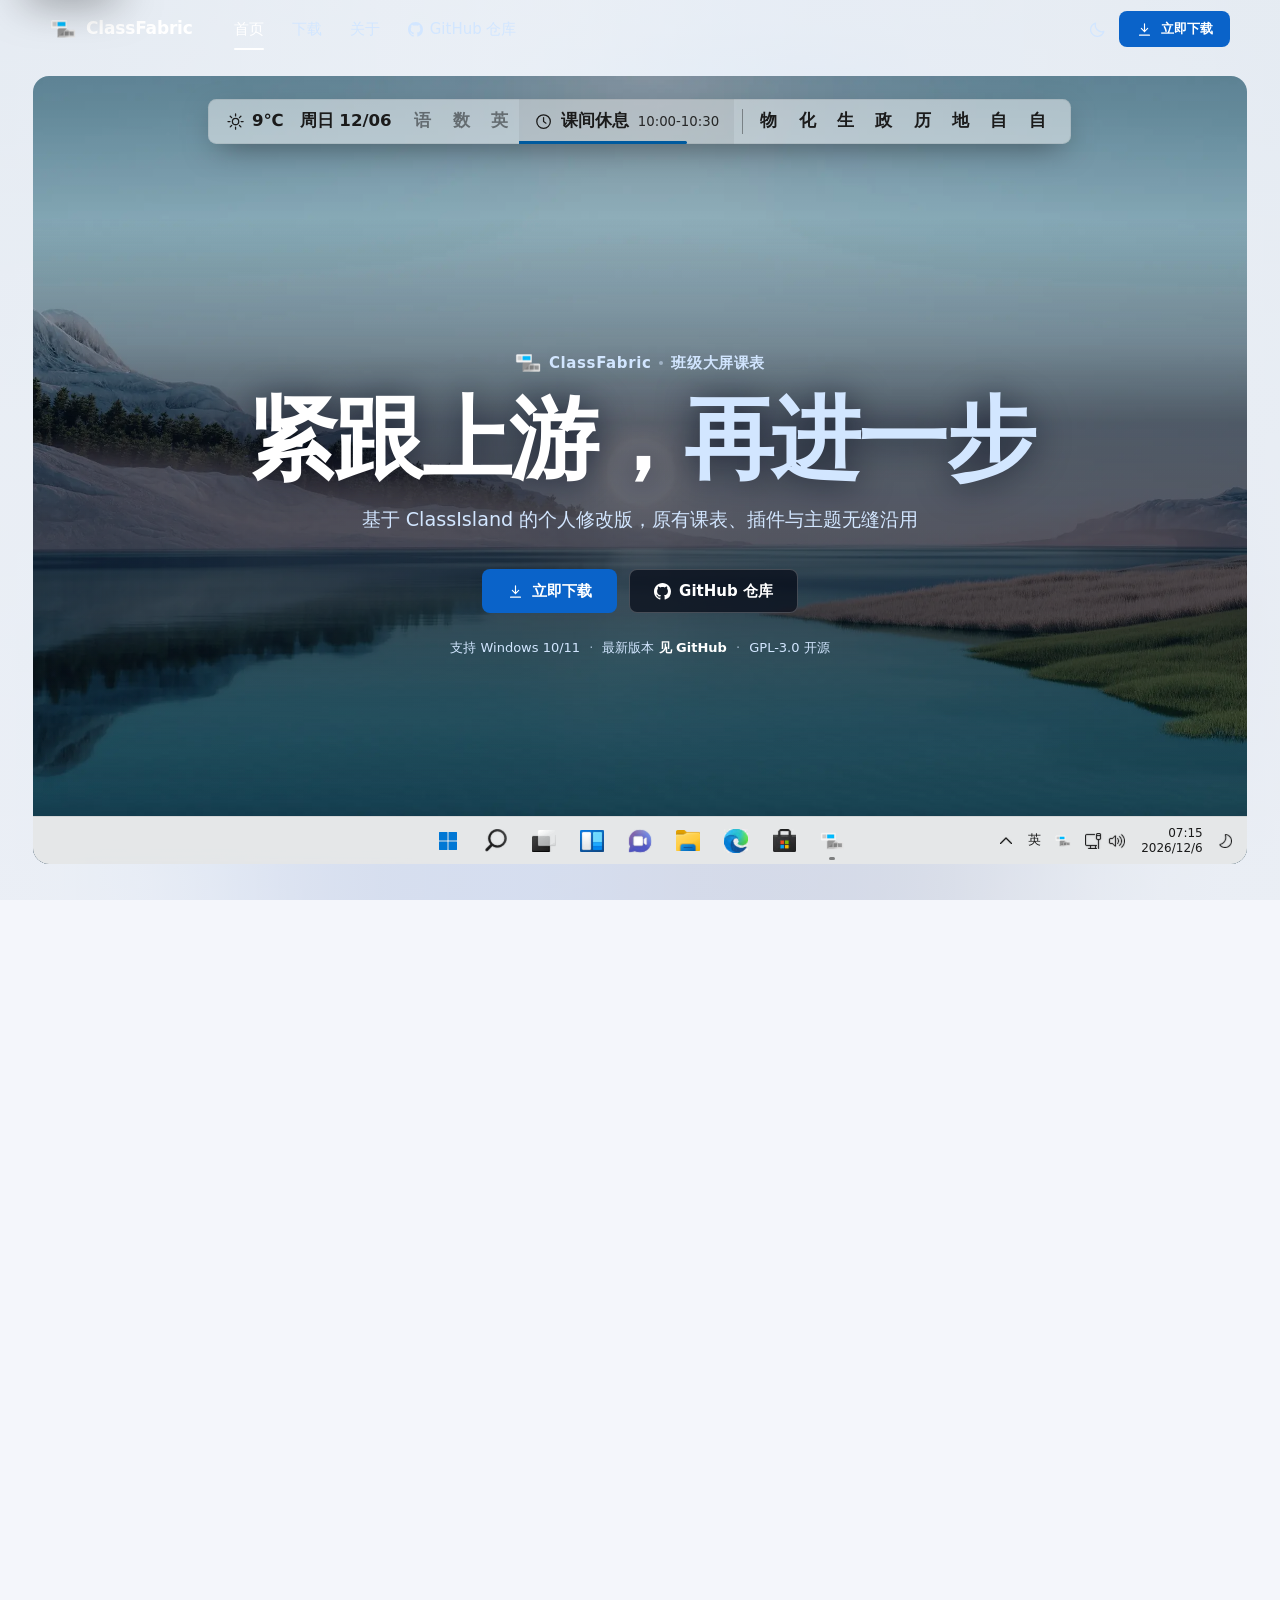
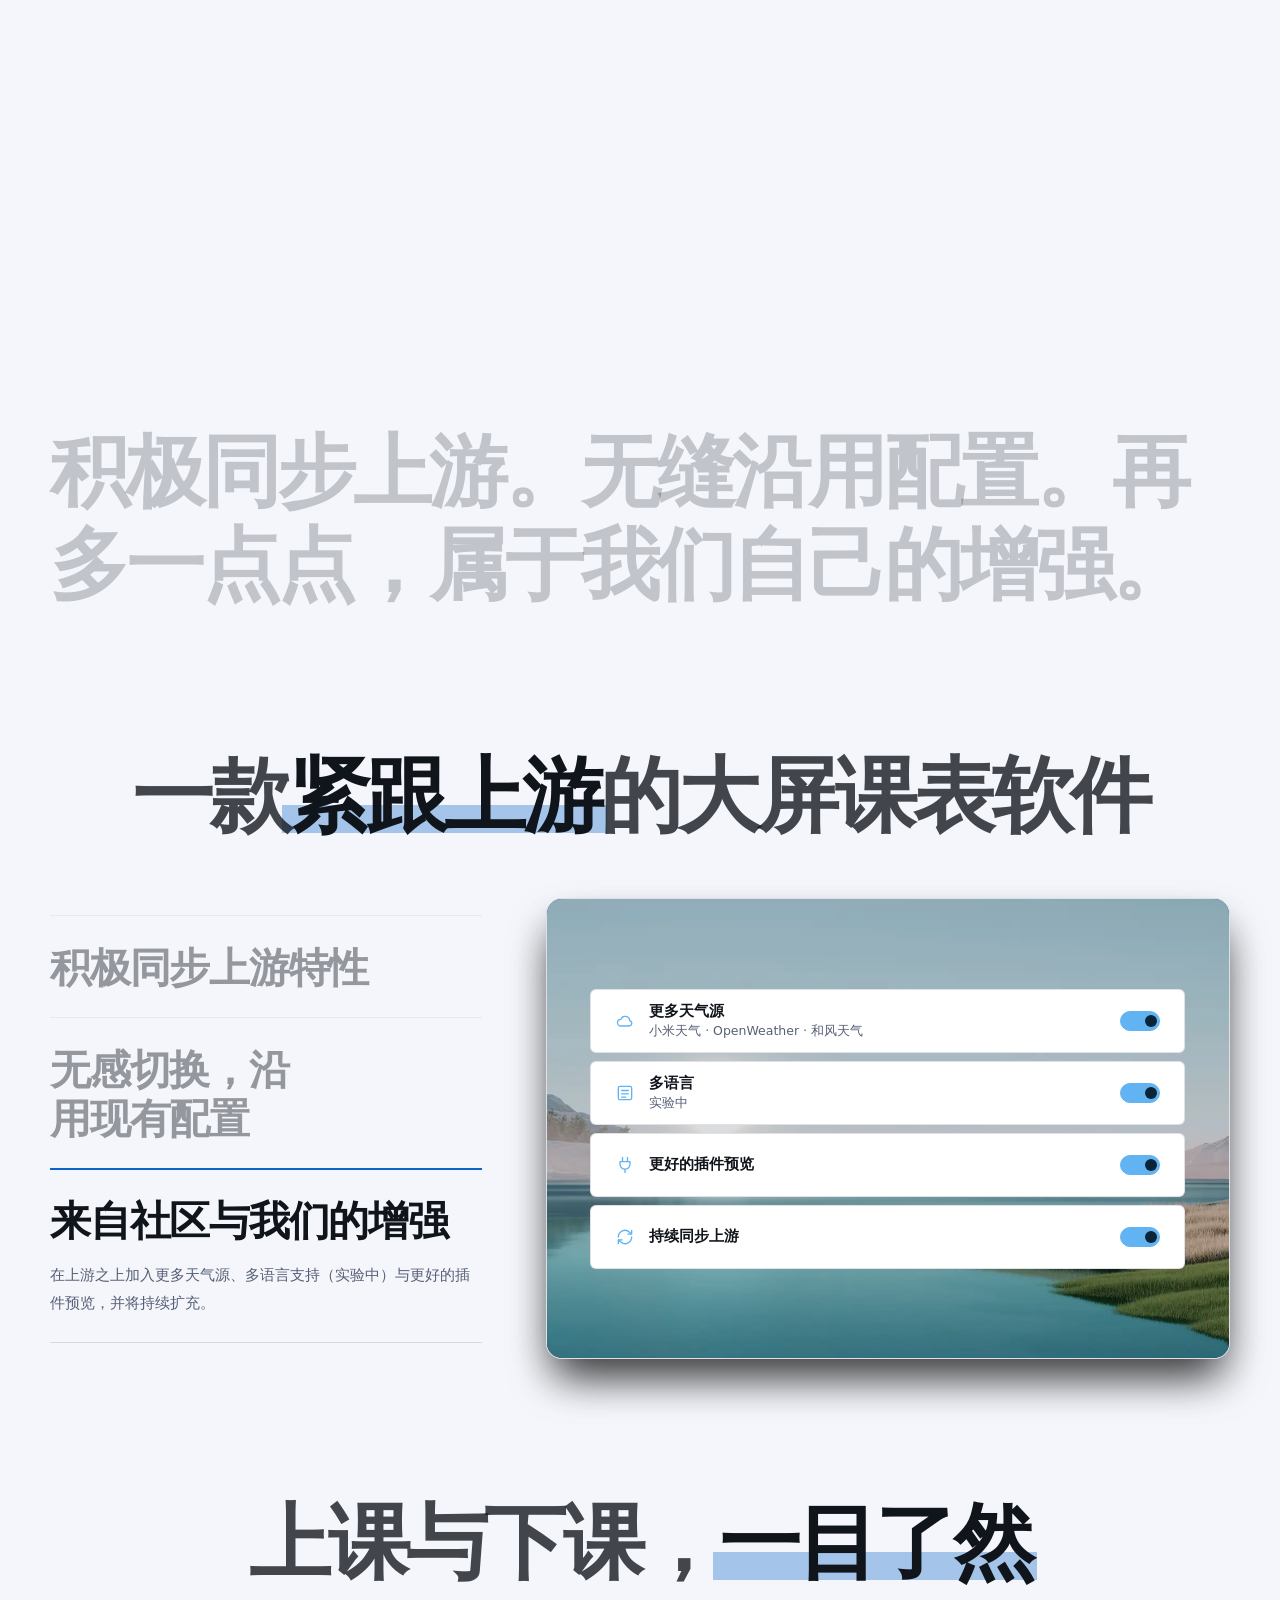
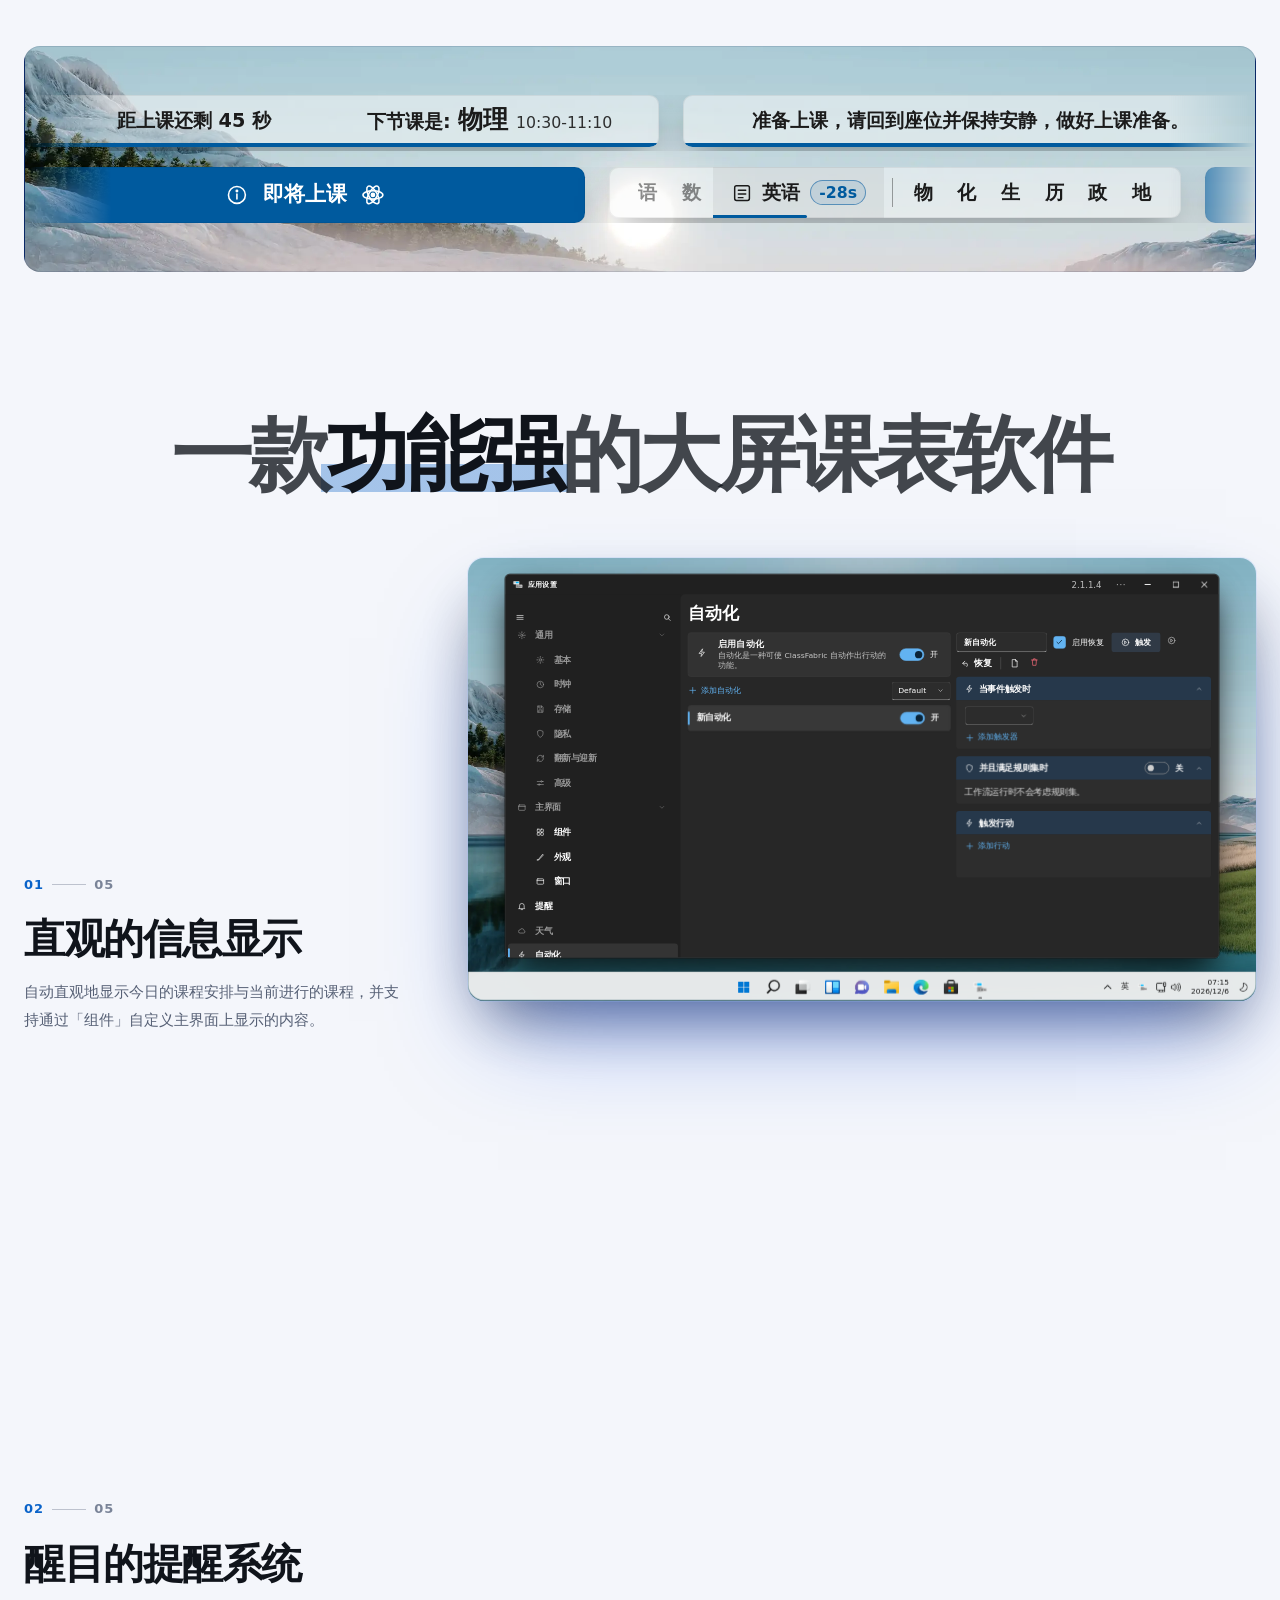
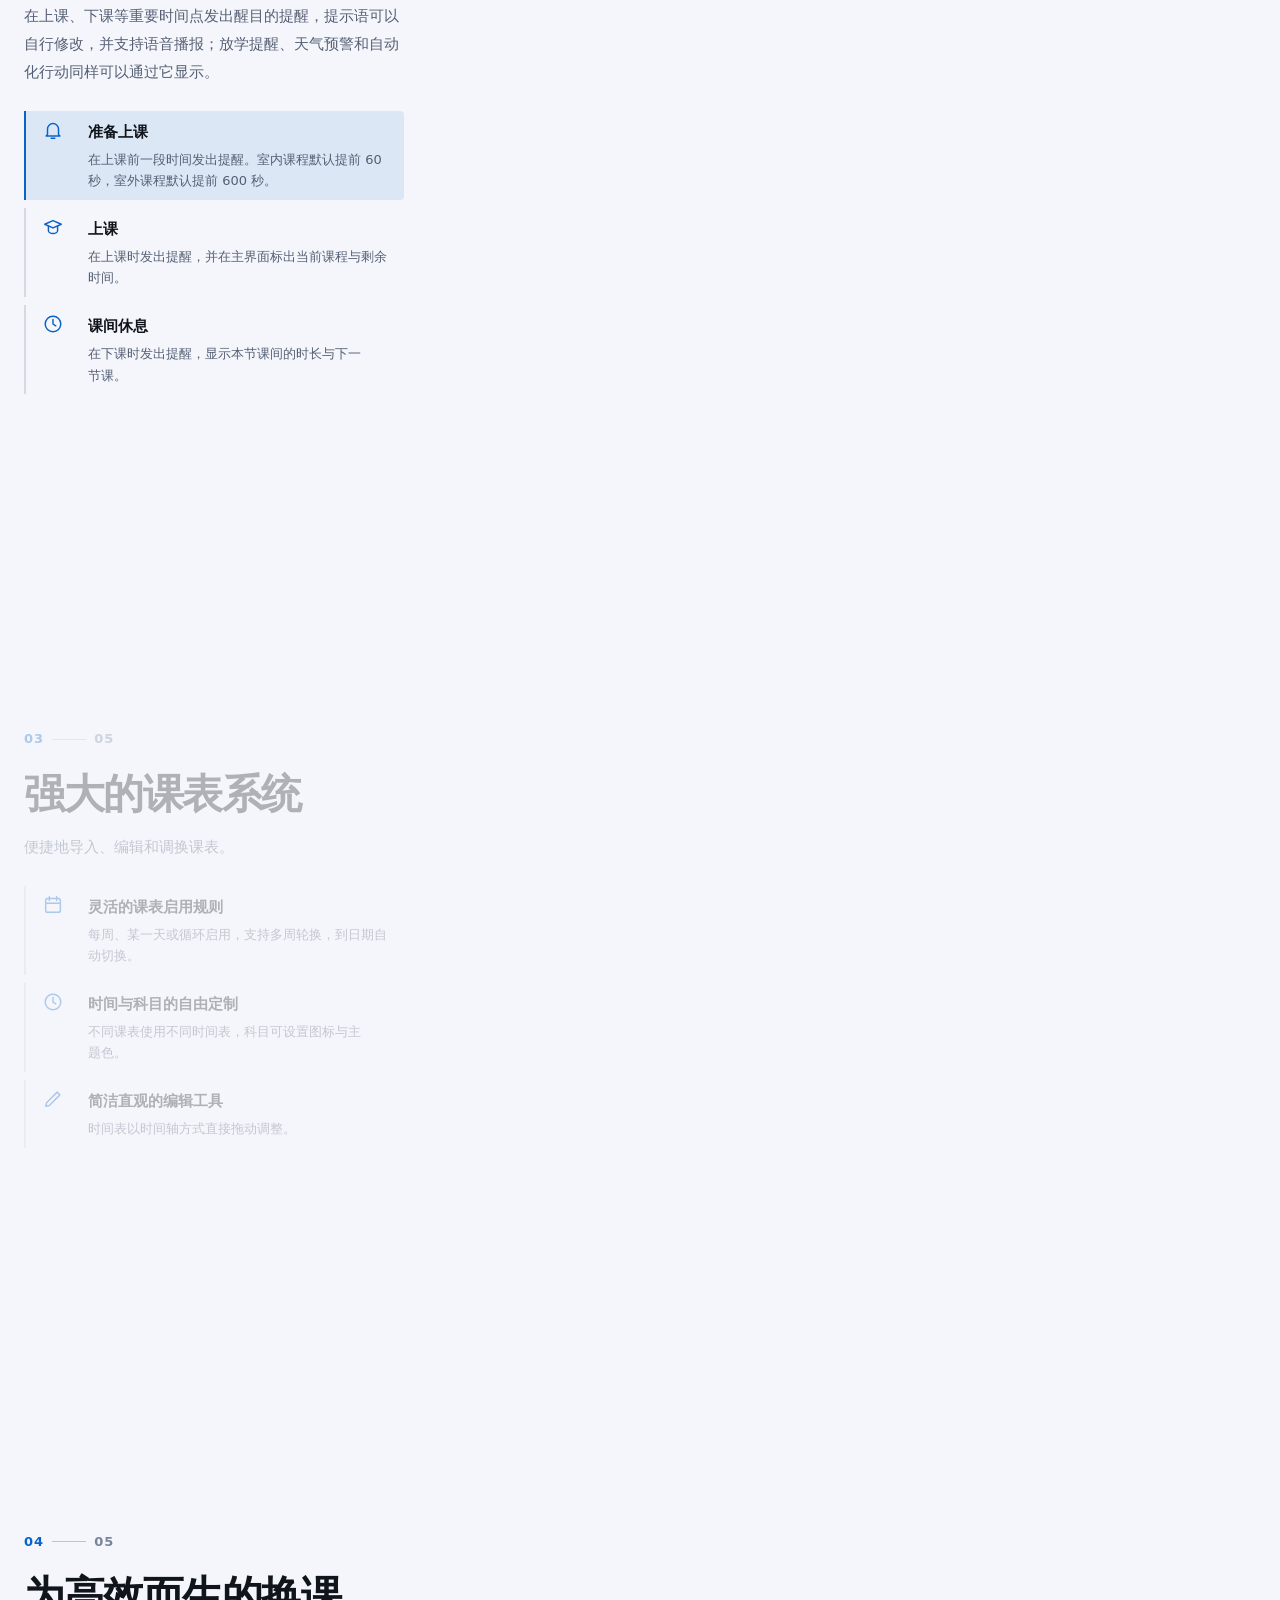
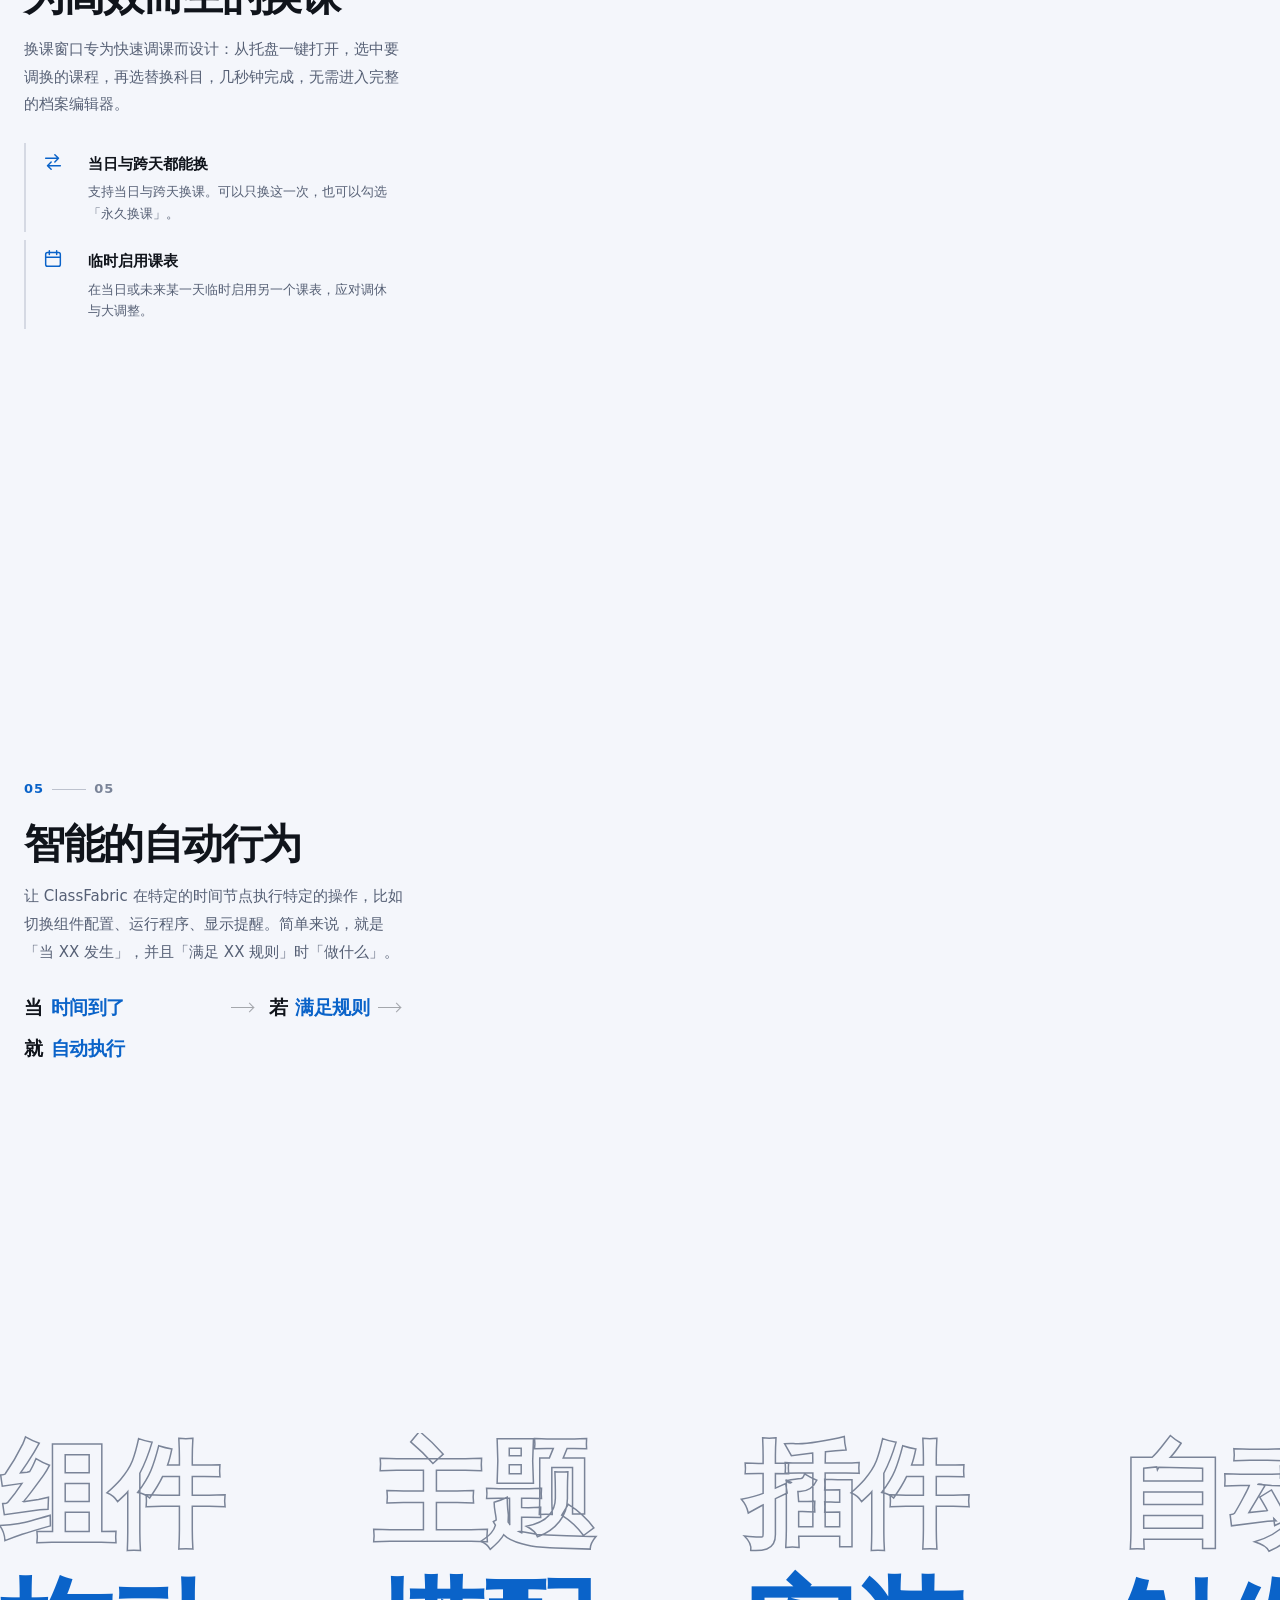
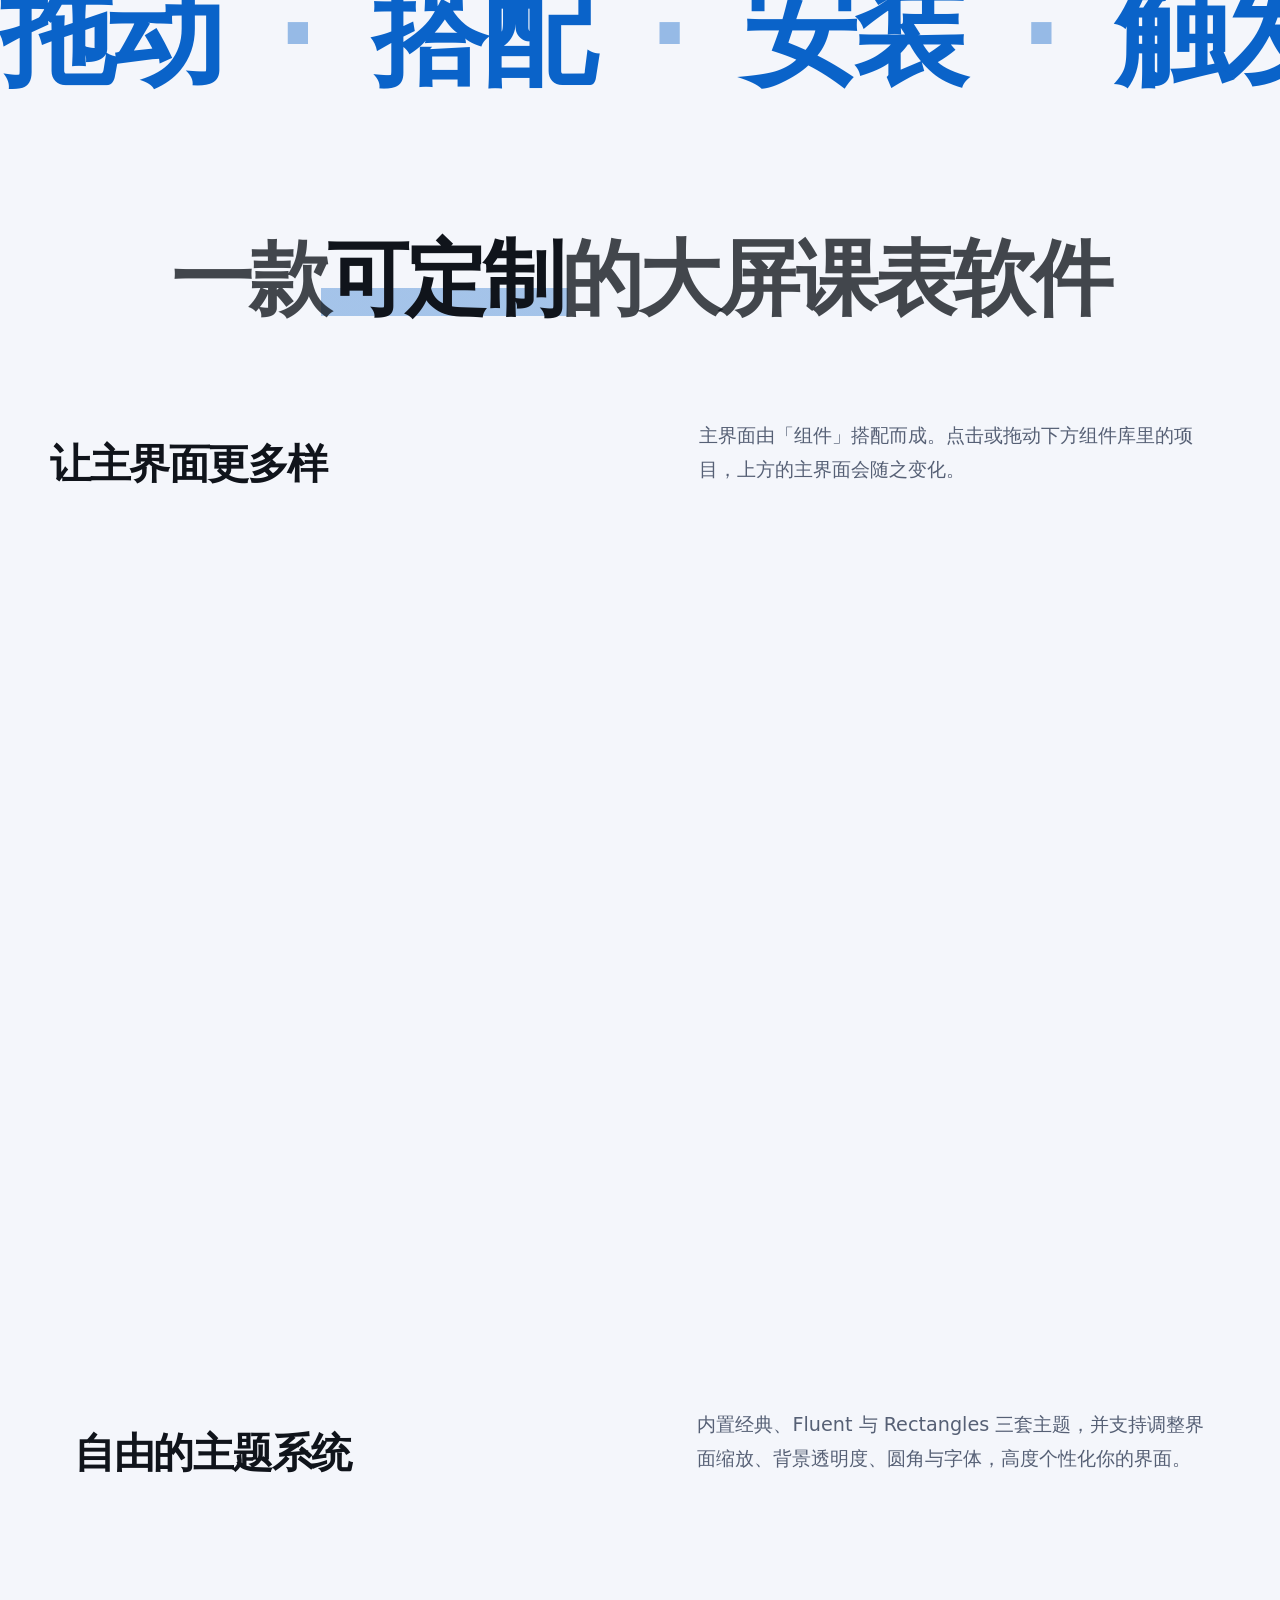
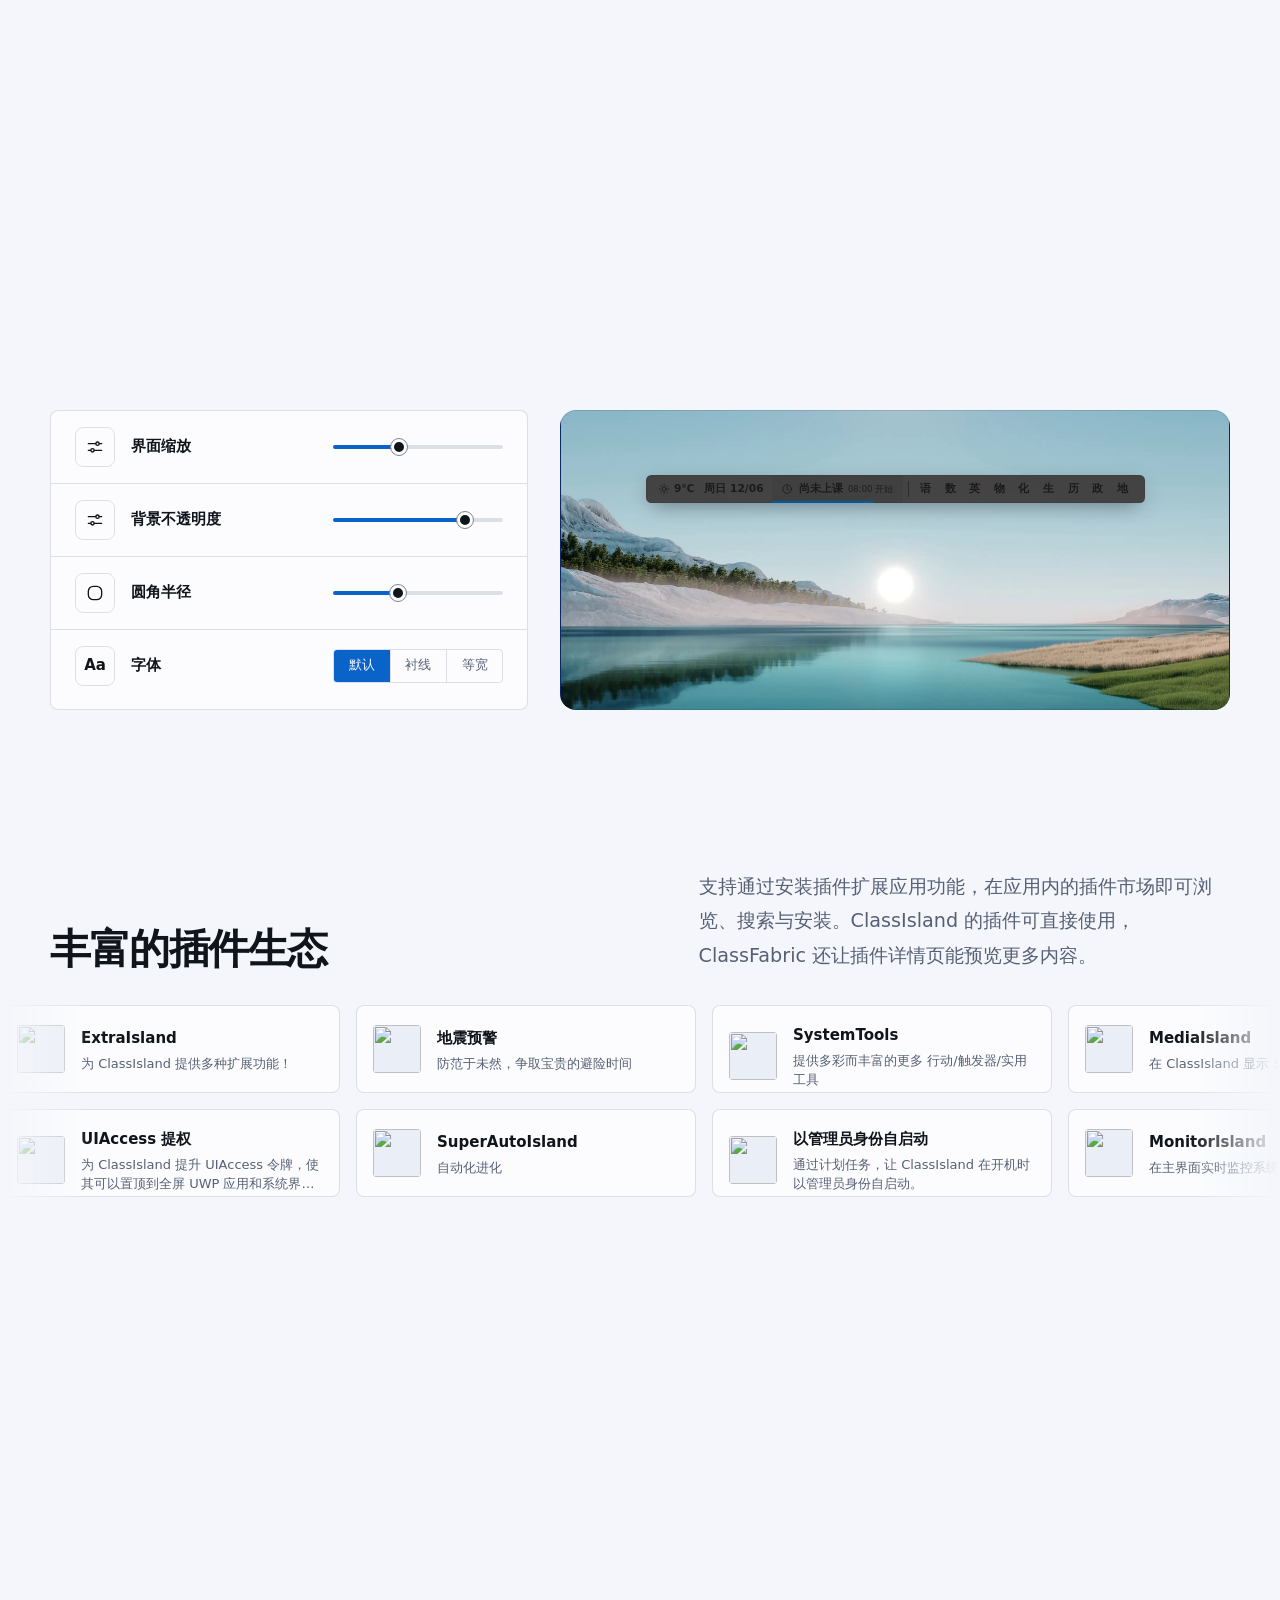
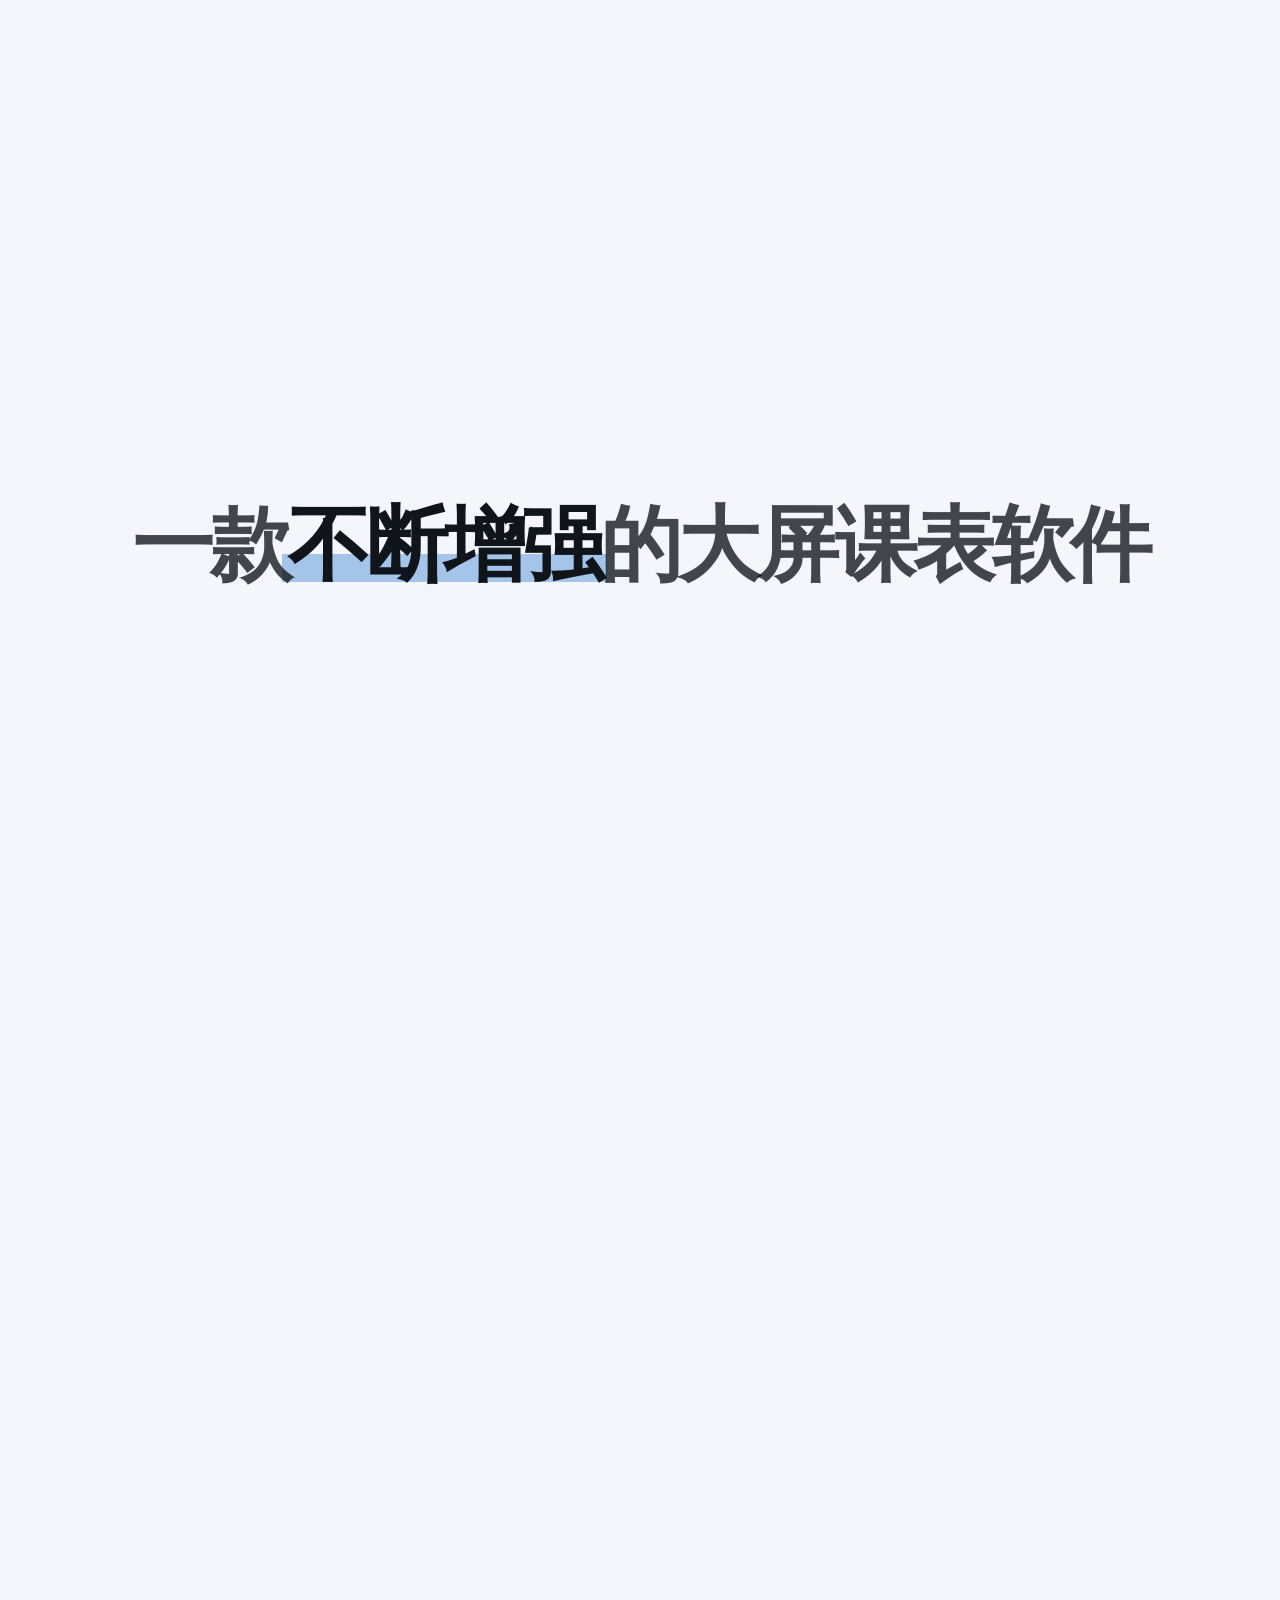
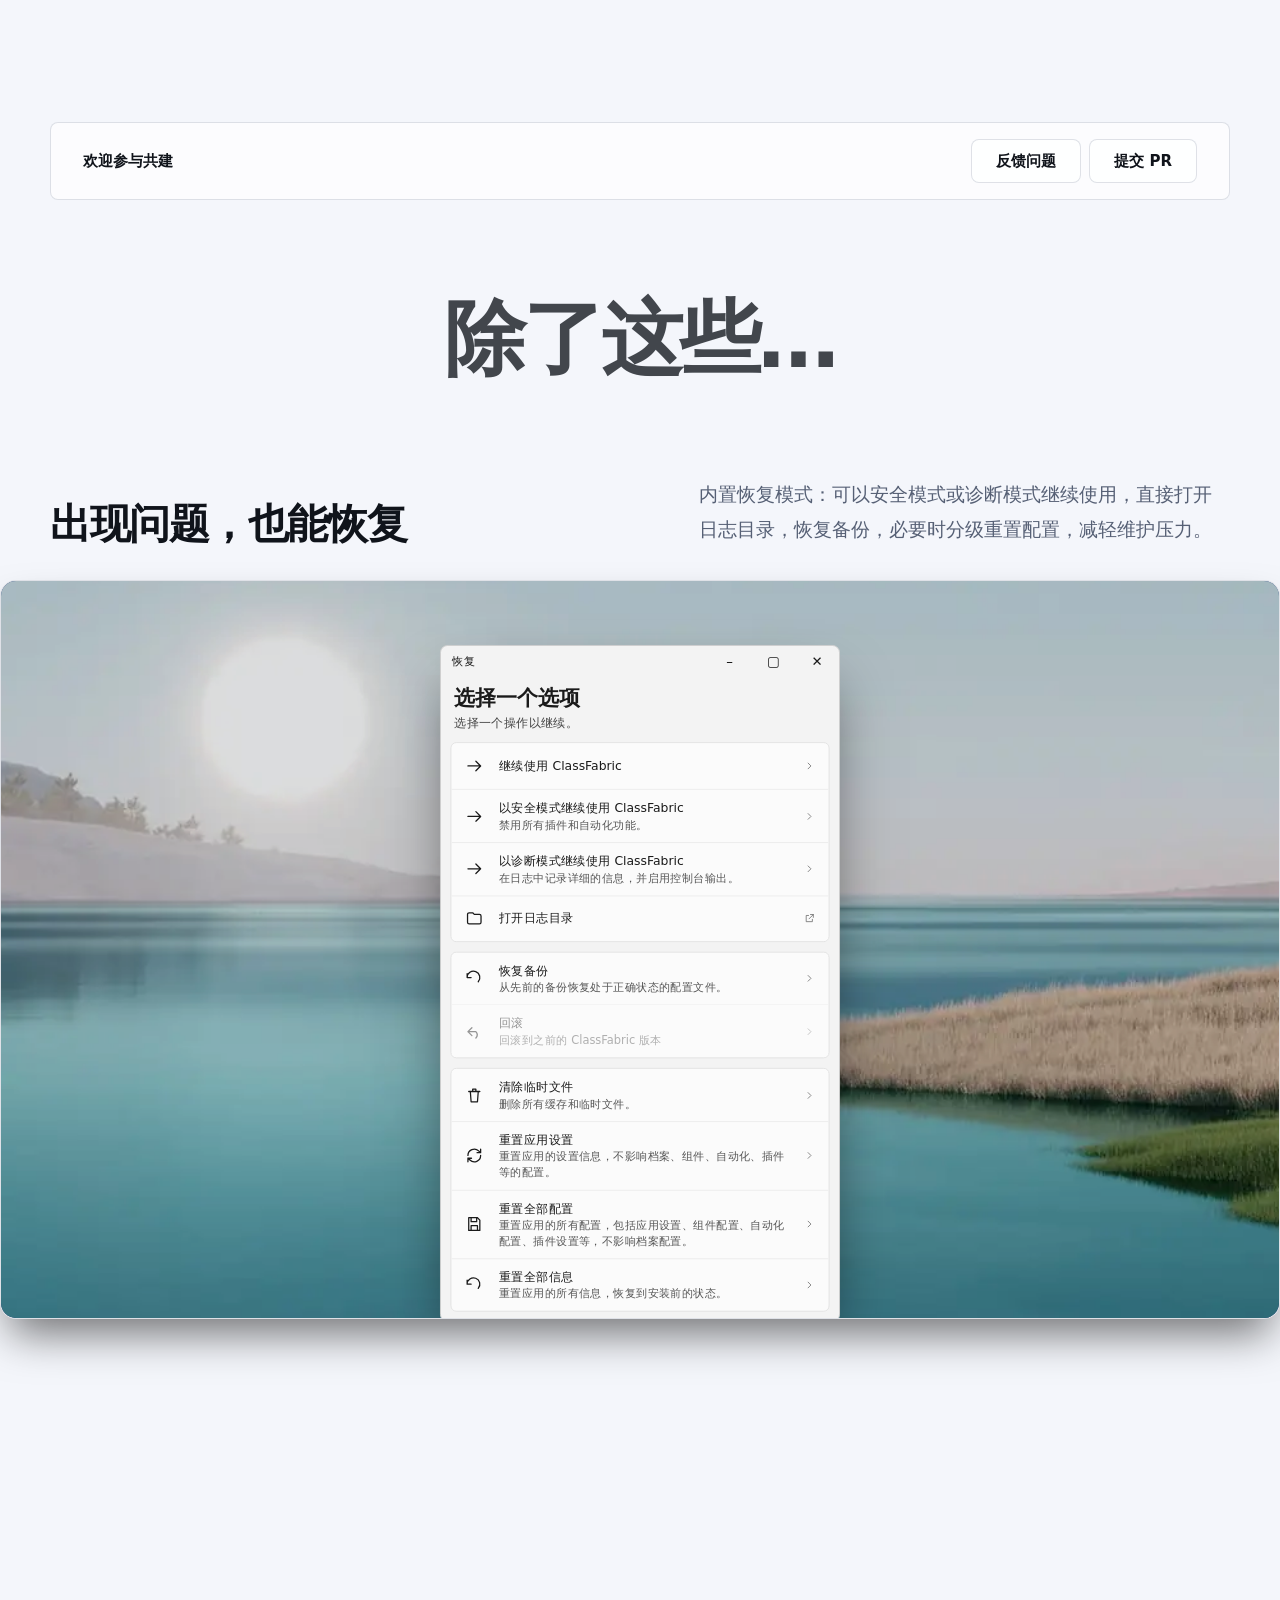
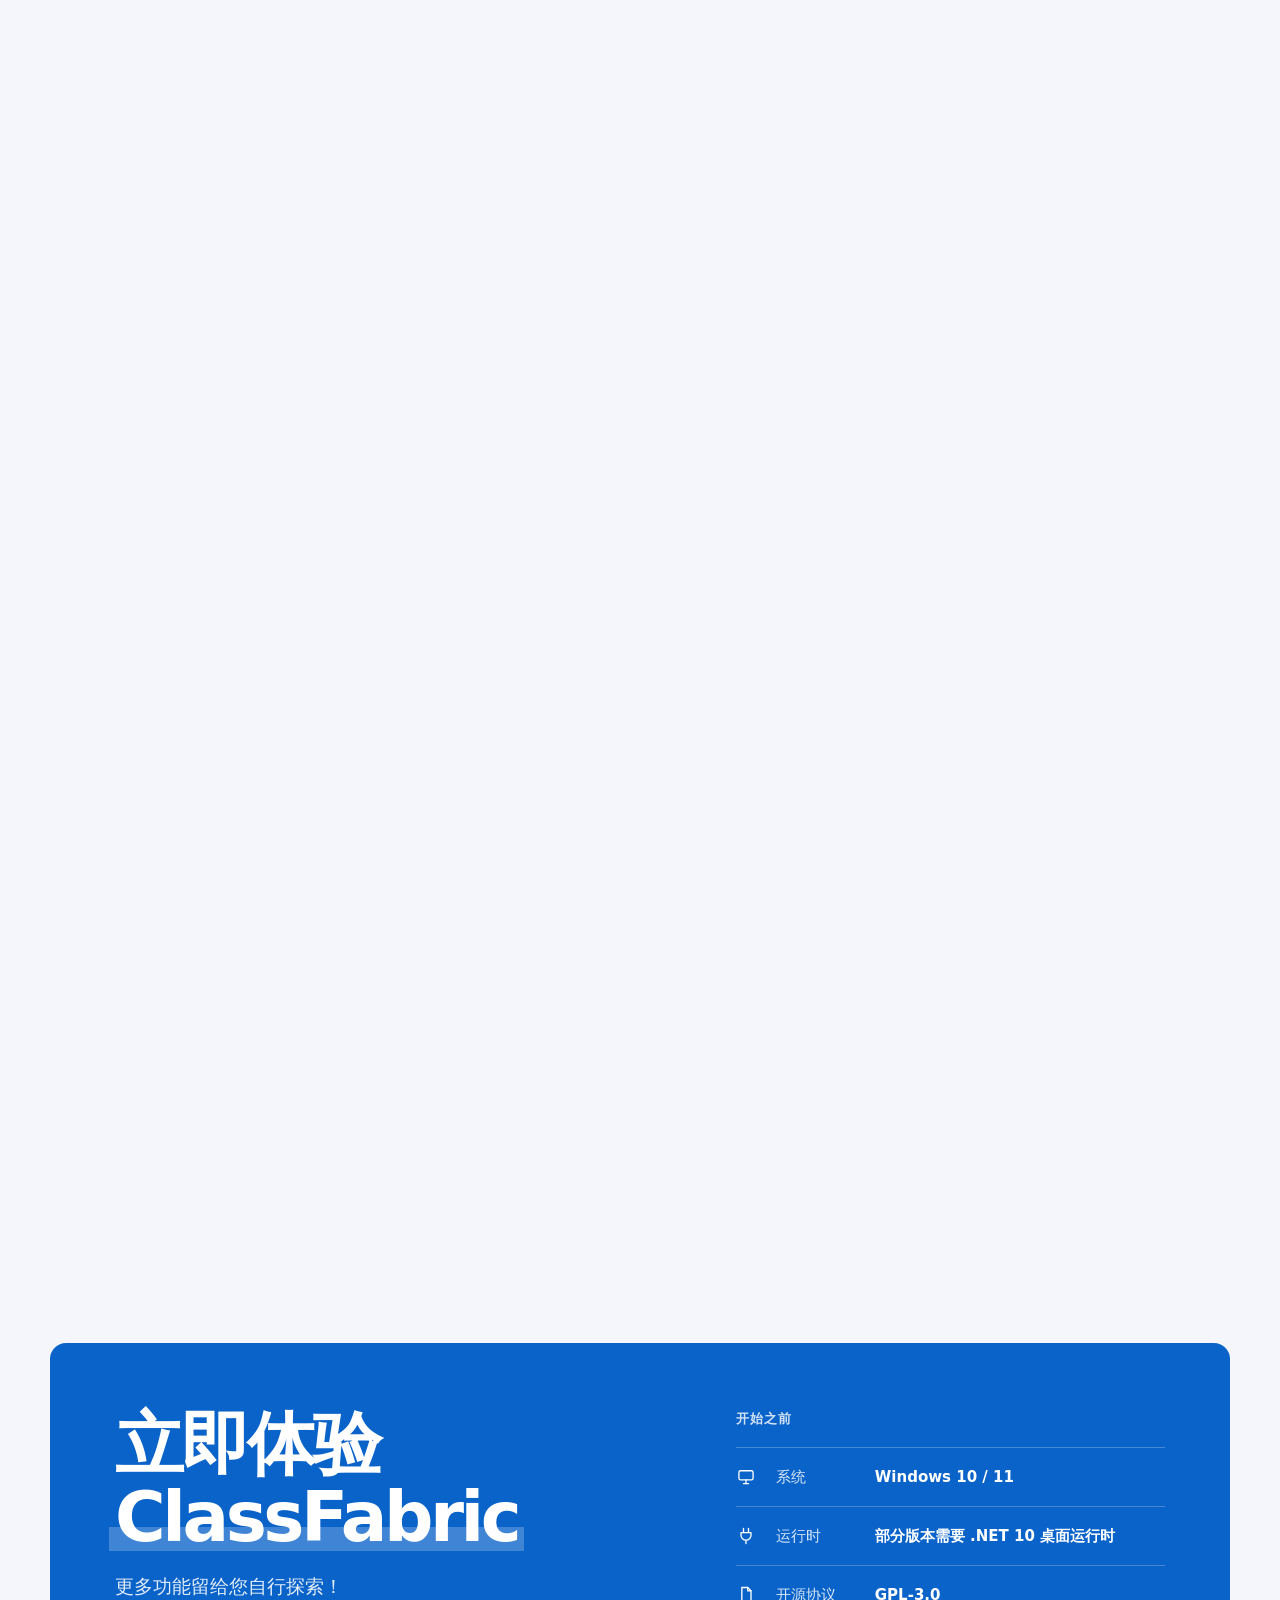
==== commit 54565c6f: "404 再增 4 首 Sonnet 5.5 诗（依官方诗歌写法归纳）；下载页舞台 721–900px 灵动岛不再被裁切 Co-Authored-By: Claude Sonnet 5.5 <norep" ====
--- a/index.html
+++ b/index.html
@@ -34,15 +34,15 @@
 <meta name="color-scheme" content="dark light">
 <script>document.documentElement.classList.add("js");try{var t=localStorage.getItem("cf_theme");if(t!=="light"&&t!=="dark")t=matchMedia("(prefers-color-scheme: light)").matches?"light":"dark";document.documentElement.dataset.theme=t}catch(e){}</script>
 <script>window.cfWpPre=1;(function () { var W = { lake: 'd', pine: 'dt', dune: 'd', dawn: 't', ember: 'tn', bloom: 'n' }; var L = { lake: 1, pine: 1, dawn: 1, dune: 1 }; var d = document.documentElement, h = new Date().getHours(); var ph = h >= 7 && h < 17 ? 'd' : (h >= 5 && h < 7) || (h >= 17 && h < 19) ? 't' : 'n'; var last = ''; try { last = localStorage.getItem('cf_wp') || ''; } catch (e) { } var mode = Math.random() < .5 ? 'time' : 'random'; var pool = Object.keys(W).filter(function (x) { return mode === 'random' || W[x].indexOf(ph) > -1; }); var q = pool.filter(function (x) { return x !== last; }); if (!q.length) q = pool; var k = q[Math.floor(Math.random() * q.length)]; try { localStorage.setItem('cf_wp', k); } catch (e) { } var big = '/assets/img/wp/' + k + (window.cfWpS ? '' : '-l') + '.webp'; d.style.setProperty('--wp', 'url(/assets/img/wp/' + k + '.webp)'); d.style.setProperty('--wpl', 'url(' + big + ')'); d.dataset.wp = k; d.dataset.wpi = L[k] ? 'light' : 'dark'; d.dataset.wpm = mode; d.dataset.wpt = ph; window.cfWp = { key: k, mode: mode, phase: ph }; if (window.cfWpPre) { var l = document.createElement('link'); l.rel = 'preload'; l.as = 'image'; l.type = 'image/webp'; l.href = window.cfWpPre === 2 ? '/assets/img/wp/' + k + '.webp' : big; l.setAttribute('fetchpriority', 'high'); document.head.appendChild(l); } })();</script>
-<link rel="stylesheet" href="/assets/css/site.css?v=9e819ae">
-<link rel="stylesheet" href="/assets/css/tokens.css?v=9e819ae">
-<link rel="stylesheet" href="/assets/css/materials.css?v=9e819ae">
-<link rel="stylesheet" href="/assets/css/nav.css?v=9e819ae">
-<link rel="stylesheet" href="/assets/css/base.css?v=9e819ae">
+<link rel="stylesheet" href="/assets/css/site.css?v=6f4659e">
+<link rel="stylesheet" href="/assets/css/tokens.css?v=6f4659e">
+<link rel="stylesheet" href="/assets/css/materials.css?v=6f4659e">
+<link rel="stylesheet" href="/assets/css/nav.css?v=6f4659e">
+<link rel="stylesheet" href="/assets/css/base.css?v=6f4659e">
 <script type="application/ld+json">{"@context":"https://schema.org","@graph":[{"@type":"Organization","@id":"https://cf.ansoukin.top/#org","name":"ClassFabric","url":"https://cf.ansoukin.top/","logo":{"@type":"ImageObject","url":"https://cf.ansoukin.top/assets/img/icon-192.png","width":192,"height":192},"sameAs":["https://github.com/Ansoukin/ClassFabric"]},{"@type":"WebSite","@id":"https://cf.ansoukin.top/#website","url":"https://cf.ansoukin.top/","name":"ClassFabric","alternateName":["ClassFabric 官网","ClassIsland 个人修改版"],"inLanguage":"zh-CN","publisher":{"@id":"https://cf.ansoukin.top/#org"}},{"@type":"SoftwareApplication","@id":"https://cf.ansoukin.top/#app","name":"ClassFabric","alternateName":"ClassIsland 个人修改版","applicationCategory":"EducationalApplication","operatingSystem":"Windows 10, Windows 11","description":"ClassIsland 的个人修改版班级大屏课表，紧跟上游更新，原有课表、插件与主题可直接沿用。","url":"https://cf.ansoukin.top/","downloadUrl":"https://cf.ansoukin.top/download.html","installUrl":"https://cf.ansoukin.top/download.html","license":"https://www.gnu.org/licenses/gpl-3.0.html","isBasedOn":{"@type":"SoftwareApplication","name":"ClassIsland","url":"https://classisland.tech"},"image":"https://cf.ansoukin.top/assets/img/og.jpg","featureList":["课表编辑与调课","自动化行为","插件生态","主题与主界面自定义","更多天气源","多语言（实验中）"],"offers":{"@type":"Offer","price":"0","priceCurrency":"CNY"},"publisher":{"@id":"https://cf.ansoukin.top/#org"}},{"@type":"SiteNavigationElement","@id":"https://cf.ansoukin.top/#nav-0","name":"首页","description":"ClassFabric 首页：紧跟上游的 ClassIsland 班级大屏课表","url":"https://cf.ansoukin.top/"},{"@type":"SiteNavigationElement","@id":"https://cf.ansoukin.top/#nav-1","name":"下载","description":"下载 ClassFabric Windows 版","url":"https://cf.ansoukin.top/download.html"},{"@type":"SiteNavigationElement","@id":"https://cf.ansoukin.top/#nav-2","name":"关于","description":"了解 ClassFabric 与 ClassIsland 的关系、已完成与计划中的功能","url":"https://cf.ansoukin.top/about.html"},{"@type":"WebPage","@id":"https://cf.ansoukin.top/#page","url":"https://cf.ansoukin.top/","name":"ClassFabric — 紧跟上游的 ClassIsland 班级大屏课表","description":"ClassFabric 是基于 ClassIsland 的个人修改版班级大屏课表：积极同步上游特性，原有课表、自动化、插件与主题无缝沿用，并加入更多天气源、多语言等改进。","inLanguage":"zh-CN","isPartOf":{"@id":"https://cf.ansoukin.top/#website"},"primaryImageOfPage":{"@type":"ImageObject","url":"https://cf.ansoukin.top/assets/img/og.jpg","width":1200,"height":630},"about":{"@id":"https://cf.ansoukin.top/#app"}}]}</script>
-<link rel="stylesheet" href="/assets/css/home2.css?v=9e819ae">
-<link rel="stylesheet" href="/assets/css/bento.css?v=9e819ae">
-<link rel="stylesheet" href="/assets/css/display.css?v=9e819ae">
+<link rel="stylesheet" href="/assets/css/home2.css?v=6f4659e">
+<link rel="stylesheet" href="/assets/css/bento.css?v=6f4659e">
+<link rel="stylesheet" href="/assets/css/display.css?v=6f4659e">
 <link rel="preconnect" href="https://api.github.com" crossorigin>
 <link rel="dns-prefetch" href="https://cdn.jsdelivr.net">
 <script type="speculationrules">{"prefetch":[{"source":"list","urls":["/download.html","/about.html"]}]}</script>
@@ -66,13 +66,13 @@
 <section class="sec" id="faqs"><div class="wrap"><h2 class="claim rv">常见问题</h2><div class="faq faqhome rv"><div class="acc" data-acc><div class="acc-i"><h3><button type="button" id="fqb0" aria-expanded="false" aria-controls="fqp0"><span>原来的课表、插件和主题还能用吗？</span><svg viewBox="0 0 24 24" aria-hidden="true"><path d="M6 9l6 6 6-6"/></svg></button></h3><div class="acc-p" id="fqp0" role="region" aria-labelledby="fqb0"><div><p>可以。ClassFabric 的底层代码与上游保持一致，安装后原有的课表、自动化、插件与主题可直接沿用。</p></div></div></div><div class="acc-i"><h3><button type="button" id="fqb1" aria-expanded="false" aria-controls="fqp1"><span>支持 Linux 和 macOS 吗？</span><svg viewBox="0 0 24 24" aria-hidden="true"><path d="M6 9l6 6 6-6"/></svg></button></h3><div class="acc-p" id="fqp1" role="region" aria-labelledby="fqb1"><div><p>目前仅提供 Windows 版本。代码中保留了相关支持，但我们暂无测试环境与精力维护，因此暂不提供官方构建。</p></div></div></div><div class="acc-i"><h3><button type="button" id="fqb2" aria-expanded="false" aria-controls="fqp2"><span>有交流群吗？</span><svg viewBox="0 0 24 24" aria-hidden="true"><path d="M6 9l6 6 6-6"/></svg></button></h3><div class="acc-p" id="fqp2" role="region" aria-labelledby="fqb2"><div><p>暂时没有。ClassIsland 现有的 QQ 频道与群属于上游项目，ClassFabric 的问题请直接在 GitHub 提交 Issue。</p></div></div></div><div class="acc-i"><h3><button type="button" id="fqb3" aria-expanded="false" aria-controls="fqp3"><span>软件出现问题怎么办？</span><svg viewBox="0 0 24 24" aria-hidden="true"><path d="M6 9l6 6 6-6"/></svg></button></h3><div class="acc-p" id="fqp3" role="region" aria-labelledby="fqb3"><div><p>可以先尝试内置的恢复模式：以安全模式启动、查看日志、恢复备份，必要时重置配置。仍无法解决，请在 GitHub 提交 Issue 并附上诊断信息。</p></div></div></div><div class="acc-i"><h3><button type="button" id="fqb4" aria-expanded="false" aria-controls="fqp4"><span>和 ClassIsland 是什么关系？</span><svg viewBox="0 0 24 24" aria-hidden="true"><path d="M6 9l6 6 6-6"/></svg></button></h3><div class="acc-p" id="fqp4" role="region" aria-labelledby="fqb4"><div><p>ClassFabric 建立在 ClassIsland 之上，并持续同步上游，没有上游就没有它。可以把它看作一个「更早体验新功能，并带有额外改进」的选择。</p></div></div></div><div class="acc-i"><h3><button type="button" id="fqb5" aria-expanded="false" aria-controls="fqp5"><span>开源协议是什么？</span><svg viewBox="0 0 24 24" aria-hidden="true"><path d="M6 9l6 6 6-6"/></svg></button></h3><div class="acc-p" id="fqp5" role="region" aria-labelledby="fqb5"><div><p>GPL-3.0，与上游一致。ClassIsland 的版权归 HelloWRC，ClassFabric 的改动版权归各自贡献者。</p></div></div></div></div></div></div></section>
 <section class="n5-fin"><div class="wrap"><div class="n5-fc rv"><div class="n5-fl"><img src="/assets/img/icon-180.png" alt="" width="72" height="72"><h2>立即体验<br><span class="g">ClassFabric</span></h2><p>更多功能留给您自行探索！</p><div class="cta"><a class="btn blue" href="/download.html"><svg viewBox="0 0 24 24" aria-hidden="true"><path d="M12 4v11m0 0l-4.5-4.5M12 15l4.5-4.5M5 20h14"/></svg>立即下载</a><a class="btn glass" href="/about.html">了解更多</a></div></div><div class="n5-fr"><h3>开始之前</h3><ul><li><svg viewBox="0 0 24 24" aria-hidden="true"><rect x="3.5" y="4.5" width="17" height="11" rx="2"/><path d="M9 20h6M12 15.5V20"/></svg><span>系统</span><b>Windows 10 / 11</b></li><li><svg viewBox="0 0 24 24" aria-hidden="true"><path d="M9 3v5M15 3v5M6 8h12v3a6 6 0 01-12 0zM12 17v4"/></svg><span>运行时</span><b>部分版本需要 .NET 10 桌面运行时</b></li><li><svg viewBox="0 0 24 24" aria-hidden="true"><path d="M7 3h7l4 4v14H7z"/><path d="M14 3v4h4"/></svg><span>开源协议</span><b>GPL-3.0</b></li><li><svg viewBox="0 0 24 24" aria-hidden="true"><path d="M4 12a8 8 0 0113.5-5.8L20 8.5M20 4v4.5h-4.5M20 12a8 8 0 01-13.5 5.8L4 15.5M4 20v-4.5h4.5"/></svg><span>最新版本</span><b><b data-ver class="sk"></b></b></li></ul></div></div></div></section>
 </main>
-<template id="tpl-settings"><div class="w sapp"><div class="wt"><img class="ico" src="/assets/img/icon-32.png" alt="">应用设置<span class="ver">2.1.1.4</span><span class="ctl" style="margin-left:0"><i><svg viewBox="0 0 10 10"><path d="M0 5h10"/></svg></i><i><svg viewBox="0 0 10 10"><rect x=".5" y=".5" width="9" height="9"/></svg></i><i class="x"><svg viewBox="0 0 10 10"><path d="M0 0l10 10M10 0L0 10"/></svg></i></span></div><div class="wb"><nav class="nv"><div class="nvtop"><svg viewBox="0 0 24 24"><path d="M4 7h16M4 12h16M4 17h16"/></svg><svg viewBox="0 0 24 24" aria-hidden="true"><circle cx="11" cy="11" r="6"/><path d="M20 20l-4.5-4.5"/></svg></div><div class="it off"><span class="ni"><svg viewBox="0 0 24 24" aria-hidden="true"><circle cx="12" cy="12" r="3"/><path d="M12 3v2.4M12 18.6V21M3 12h2.4M18.6 12H21M5.6 5.6l1.7 1.7M16.7 16.7l1.7 1.7M5.6 18.4l1.7-1.7M16.7 7.3l1.7-1.7"/></svg></span><span class="nt">通用</span><svg class="chev" viewBox="0 0 24 24"><path d="M6 9l6 6 6-6"/></svg></div><div class="it sb off"><span class="ni"><svg viewBox="0 0 24 24" aria-hidden="true"><circle cx="12" cy="12" r="3"/><path d="M12 3v2.4M12 18.6V21M3 12h2.4M18.6 12H21M5.6 5.6l1.7 1.7M16.7 16.7l1.7 1.7M5.6 18.4l1.7-1.7M16.7 7.3l1.7-1.7"/></svg></span><span class="nt">基本</span></div><div class="it sb off"><span class="ni"><svg viewBox="0 0 24 24" aria-hidden="true"><circle cx="12" cy="12" r="8.5"/><path d="M12 7v5l3 2"/></svg></span><span class="nt">时钟</span></div><div class="it sb off"><span class="ni"><svg viewBox="0 0 24 24" aria-hidden="true"><path d="M5 4h11l3 3v13H5z"/><path d="M8 4v5h7V4M8 20v-6h8v6"/></svg></span><span class="nt">存储</span></div><div class="it sb off"><span class="ni"><svg viewBox="0 0 24 24" aria-hidden="true"><path d="M12 3l7 3v5c0 5-3 8.5-7 10-4-1.5-7-5-7-10V6z"/></svg></span><span class="nt">隐私</span></div><div class="it sb off"><span class="ni"><svg viewBox="0 0 24 24" aria-hidden="true"><path d="M4 12a8 8 0 0113.5-5.8L20 8.5M20 4v4.5h-4.5M20 12a8 8 0 01-13.5 5.8L4 15.5M4 20v-4.5h4.5"/></svg></span><span class="nt">翻新与迎新</span></div><div class="it sb off"><span class="ni"><svg viewBox="0 0 24 24" aria-hidden="true"><path d="M4 8h9M17 8h3M4 16h3M11 16h9"/><circle cx="15" cy="8" r="2"/><circle cx="9" cy="16" r="2"/></svg></span><span class="nt">高级</span></div><div class="it off"><span class="ni"><svg viewBox="0 0 24 24" aria-hidden="true"><rect x="3.5" y="5" width="17" height="14" rx="2"/><path d="M3.5 9h17"/></svg></span><span class="nt">主界面</span><svg class="chev" viewBox="0 0 24 24"><path d="M6 9l6 6 6-6"/></svg></div><div class="it sb" data-go="widgets"><span class="ni"><svg viewBox="0 0 24 24" aria-hidden="true"><rect x="4" y="4" width="7" height="7" rx="1.5"/><rect x="13" y="4" width="7" height="7" rx="1.5"/><rect x="4" y="13" width="7" height="7" rx="1.5"/><rect x="13" y="13" width="7" height="7" rx="1.5"/></svg></span><span class="nt">组件</span></div><div class="it sb" data-go="appearance"><span class="ni"><svg viewBox="0 0 24 24" aria-hidden="true"><path d="M4 20c3 0 5-1 5-3.5L18 5l2 2-9 9.5C10 19 8 20 4 20z"/></svg></span><span class="nt">外观</span></div><div class="it sb" data-go="window"><span class="ni"><svg viewBox="0 0 24 24" aria-hidden="true"><rect x="3.5" y="5" width="17" height="14" rx="2"/><path d="M3.5 9.5h17"/></svg></span><span class="nt">窗口</span></div><div class="it" data-go="remind"><span class="ni"><svg viewBox="0 0 24 24" aria-hidden="true"><path d="M6 17v-6a6 6 0 1112 0v6l1.5 1.5h-15z"/><path d="M10 21h4"/></svg></span><span class="nt">提醒</span></div><div class="it off"><span class="ni"><svg viewBox="0 0 24 24" aria-hidden="true"><path d="M7 18a4 4 0 010-8 5.5 5.5 0 0110.6 1.5A3.3 3.3 0 0117 18z"/></svg></span><span class="nt">天气</span></div><div class="it" data-go="auto"><span class="ni"><svg viewBox="0 0 24 24" aria-hidden="true"><path d="M13 3L5 13.5h6L10 21l8-10.5h-6z"/></svg></span><span class="nt">自动化</span></div><div class="it off"><span class="ni"><svg viewBox="0 0 24 24" aria-hidden="true"><path d="M4 12a8 8 0 0113.5-5.8L20 8.5M20 4v4.5h-4.5M20 12a8 8 0 01-13.5 5.8L4 15.5M4 20v-4.5h4.5"/></svg></span><span class="nt">更新</span></div><hr><div class="it" data-go="plugins"><span class="ni"><svg viewBox="0 0 24 24" aria-hidden="true"><path d="M9 3v5M15 3v5M6 8h12v3a6 6 0 01-12 0zM12 17v4"/></svg></span><span class="nt">插件</span></div><div class="it" data-go="themes"><span class="ni"><svg viewBox="0 0 24 24" aria-hidden="true"><path d="M4 20c3 0 5-1 5-3.5L18 5l2 2-9 9.5C10 19 8 20 4 20z"/></svg></span><span class="nt">主题</span></div><hr><div class="it off"><span class="ni"><svg viewBox="0 0 24 24" aria-hidden="true"><circle cx="12" cy="12" r="8.5"/><path d="M12 11v5"/><circle cx="12" cy="8" r=".7" fill="currentColor"/></svg></span><span class="nt">关于 ClassFabric</span></div></nav><div class="pgs"><section class="pgx" data-p="remind"><div class="pg"><h2 role="presentation">提醒</h2><div class="two"><div class="rcol"><div class="sc "><span style="width:22px;display:grid;place-items:center"><svg viewBox="0 0 24 24" aria-hidden="true"><path d="M6 17v-6a6 6 0 1112 0v6l1.5 1.5h-15z"/><path d="M10 21h4"/></svg></span><div class="tx"><b>启用提醒</b><span>启用提醒后，将会在对重要事件发出醒目提醒。拖动提醒提供方以调整对应类型提醒的优先级。</span></div><span class="tg on"><i></i><span>开</span></span></div><div class="tabs2x" data-tabs><span class="on" data-t="p">提醒提供方</span><span data-t="a">高级设置 <i class="pill"><svg viewBox="0 0 24 24" aria-hidden="true"><path d="M12 3l7 3v5c0 5-3 8.5-7 10-4-1.5-7-5-7-10V6z"/></svg></i></span></div><div class="provs" data-pane="p"><div class="prov" data-prov="0"><svg viewBox="0 0 24 24" aria-hidden="true"><path d="M3 9l9-4 9 4-9 4zM7 11.5V16c0 1.5 2.2 3 5 3s5-1.5 5-3v-4.5"/></svg><div class="tx"><b>上下课提醒</b><span>在准备上课、上课和下课时发出醒目提醒，并预告下一节课程。</span></div></div><div class="chan" hidden><div class="ch-h" data-chan>提醒渠道<span class="car"><svg viewBox="0 0 24 24" aria-hidden="true"><path d="M6 9l6 6 6-6"/></svg></span></div><div class="ch-b"><div class="ci on"><svg viewBox="0 0 24 24" aria-hidden="true"><path d="M6 17v-6a6 6 0 1112 0v6l1.5 1.5h-15z"/><path d="M10 21h4"/></svg><div class="tx"><b>准备上课提醒</b><span>在上课前指定时间发出提醒。</span></div></div><div class="ci"><svg viewBox="0 0 24 24" aria-hidden="true"><path d="M3 9l9-4 9 4-9 4zM7 11.5V16c0 1.5 2.2 3 5 3s5-1.5 5-3v-4.5"/></svg><div class="tx"><b>上课提醒</b><span>在上课时发出提醒。</span></div></div><div class="ci"><svg viewBox="0 0 24 24" aria-hidden="true"><circle cx="12" cy="12" r="8.5"/><path d="M12 7v5l3 2"/></svg><div class="tx"><b>下课提醒</b><span>在下课时发出提醒。</span></div></div></div></div><div class="prov" data-prov="1"><svg viewBox="0 0 24 24" aria-hidden="true"><path d="M12 4v8M7 7a7 7 0 1010 0"/></svg><div class="tx"><b>放学提醒</b><span>在当天的课程结束后发出提醒。</span></div></div><div class="prov" data-prov="2"><svg viewBox="0 0 24 24" aria-hidden="true"><path d="M7 18a4 4 0 010-8 5.5 5.5 0 0110.6 1.5A3.3 3.3 0 0117 18z"/></svg><div class="tx"><b>天气预警</b><span>当有降雨或者极端天气时发出提醒。</span></div></div><div class="prov" data-prov="3"><svg viewBox="0 0 24 24" aria-hidden="true"><path d="M13 3L5 13.5h6L10 21l8-10.5h-6z"/></svg><div class="tx"><b>行动提醒</b><span>显示由行动发出的提醒。</span></div></div></div><div data-pane="a" hidden></div></div><div class="rcol rr"><div class="rdetail" hidden><h3 role="presentation">上下课提醒</h3><div class="tabs2x" data-tabs><span class="on" data-t="b">基本设置</span><span data-t="a">高级设置 <i class="ring"></i></span></div><div class="scr" data-pane="b"><div class="info"><svg viewBox="0 0 24 24" aria-hidden="true"><circle cx="12" cy="12" r="8.5"/><path d="M12 11v5"/><circle cx="12" cy="8" r=".7" fill="currentColor"/></svg>此处的设置可以在档案设置中被附加设置覆盖。<span class="btnw">查看…</span></div><div class="exp open"><div class="eh"><svg viewBox="0 0 24 24" aria-hidden="true"><path d="M6 17v-6a6 6 0 1112 0v6l1.5 1.5h-15z"/><path d="M10 21h4"/></svg><div class="tx"><b>在课前准备时发出提醒</b><span>在上课前一段时间发出醒目提醒，提示做好上课准备。</span></div><span class="tg on"><i></i><span>开</span></span><span class="car"><svg viewBox="0 0 24 24" aria-hidden="true"><path d="M6 9l6 6 6-6"/></svg></span></div><div class="eb"><div class="row1"><span class="cb on"><i><svg viewBox="0 0 24 24" aria-hidden="true"><path d="M5 12.5l4.5 4.5L19 7"/></svg></i>启用语音</span></div><div class="row2"><svg viewBox="0 0 24 24" aria-hidden="true"><path d="M6 17v-6a6 6 0 1112 0v6l1.5 1.5h-15z"/><path d="M10 21h4"/></svg><div class="tx"><b>室内课程课前提醒时间</b><span>在室内课程的上课前指定时间进行上课提醒。</span></div><span class="num" style="min-width:150px"><span data-edit contenteditable="true" spellcheck="false">60</span><em><i data-s="1"><svg viewBox="0 0 24 24" aria-hidden="true"><path d="M6 15l6-6 6 6"/></svg></i><i data-s="-1"><svg viewBox="0 0 24 24" aria-hidden="true"><path d="M6 9l6 6 6-6"/></svg></i></em></span><em class="u">秒</em></div><div class="row2"><svg viewBox="0 0 24 24" aria-hidden="true"><path d="M6 17v-6a6 6 0 1112 0v6l1.5 1.5h-15z"/><path d="M10 21h4"/></svg><div class="tx"><b>室外课程课前提醒时间</b><span>在室外课程的上课前指定时间进行上课提醒。</span></div><span class="num" style="min-width:150px"><span data-edit contenteditable="true" spellcheck="false">600</span><em><i data-s="1"><svg viewBox="0 0 24 24" aria-hidden="true"><path d="M6 15l6-6 6 6"/></svg></i><i data-s="-1"><svg viewBox="0 0 24 24" aria-hidden="true"><path d="M6 9l6 6 6-6"/></svg></i></em></span><em class="u">秒</em></div><div class="fld2"><label>室内课程准备上课提醒文字</label><div class="inp" contenteditable="true" spellcheck="false">准备上课，请回到座位并保持安静，做好上课准备。</div></div><div class="fld2"><label>室内课程准备上课遮罩文字</label><div class="inp" contenteditable="true" spellcheck="false">即将上课</div></div><div class="fld2"><label>户外课程准备上课提醒文字</label><div class="inp" contenteditable="true" spellcheck="false">下节课程为户外课程，请合理规划时间，做好上课准备。</div></div><div class="fld2"><label>户外课程准备上课遮罩文字</label><div class="inp" contenteditable="true" spellcheck="false">即将上课</div></div></div></div><div class="exp open"><div class="eh"><svg viewBox="0 0 24 24" aria-hidden="true"><path d="M3 9l9-4 9 4-9 4zM7 11.5V16c0 1.5 2.2 3 5 3s5-1.5 5-3v-4.5"/></svg><div class="tx"><b>在上课时发出提醒</b><span>在上课时发出醒目提醒，提示已经上课。</span></div><span class="tg on"><i></i><span>开</span></span><span class="car"><svg viewBox="0 0 24 24" aria-hidden="true"><path d="M6 9l6 6 6-6"/></svg></span></div><div class="eb"><div class="row1"><span class="cb on"><i><svg viewBox="0 0 24 24" aria-hidden="true"><path d="M5 12.5l4.5 4.5L19 7"/></svg></i>启用语音</span></div><div class="fld2"><label>上课遮罩文字</label><div class="inp" contenteditable="true" spellcheck="false">上课</div></div></div></div><div class="exp open"><div class="eh"><svg viewBox="0 0 24 24" aria-hidden="true"><circle cx="12" cy="12" r="8.5"/><path d="M12 7v5l3 2"/></svg><div class="tx"><b>在下课时发出提醒</b><span>在下课时发出醒目提醒，提示已经下课。</span></div><span class="tg on"><i></i><span>开</span></span><span class="car"><svg viewBox="0 0 24 24" aria-hidden="true"><path d="M6 9l6 6 6-6"/></svg></span></div><div class="eb"><div class="row1"><span class="cb on"><i><svg viewBox="0 0 24 24" aria-hidden="true"><path d="M5 12.5l4.5 4.5L19 7"/></svg></i>启用语音</span></div><div class="fld2"><label>下课遮罩文字</label><div class="inp" contenteditable="true" spellcheck="false">课间休息</div></div></div></div></div><div class="scr" data-pane="a" hidden><div class="sc "><span style="width:22px;display:grid;place-items:center"><svg viewBox="0 0 24 24" aria-hidden="true"><path d="M12 3l7 3v5c0 5-3 8.5-7 10-4-1.5-7-5-7-10V6z"/></svg></span><div class="tx"><b>对此提醒来源启用特殊高级设置</b><span>启用后，此处的设置将覆盖全局设置和提醒请求中要求的设置。</span></div><span class="tg"><i></i><span>关</span></span></div><div class="dis"><div class="sc "><span style="width:22px;display:grid;place-items:center"><svg viewBox="0 0 24 24" aria-hidden="true"><rect x="4" y="4" width="16" height="16" rx="2"/><path d="M8 9h8M8 13h8M8 17h5"/></svg></span><div class="tx"><b>启用提醒语音</b><span>在发出提醒时用语音播报提醒内容。</span></div><span class="tg"><i></i><span>关</span></span></div><div class="sc "><span style="width:22px;display:grid;place-items:center"><svg viewBox="0 0 24 24" aria-hidden="true"><rect x="3.5" y="9" width="12" height="10" rx="2"/><path d="M8 5.5h10.5a2 2 0 012 2V15"/></svg></span><div class="tx"><b>启用提醒强调特效</b><span>启用后，发出提醒时会播放全屏强调特效。</span></div><span class="tg on"><i></i><span>开</span></span></div><div class="sc "><span style="width:22px;display:grid;place-items:center"><svg viewBox="0 0 24 24" aria-hidden="true"><rect x="3.5" y="4.5" width="17" height="11" rx="2"/><path d="M9 20h6M12 15.5V20"/></svg></span><div class="tx"><b>启用提醒音效</b><span>启用后，发出提醒时会播放音效。</span></div><span class="tg"><i></i><span>关</span></span></div><div class="sc "><span style="width:22px;display:grid;place-items:center"><svg viewBox="0 0 24 24" aria-hidden="true"><path d="M12 4v10M8 10l4 4 4-4M5 19h14"/></svg></span><div class="tx"><b>置顶提醒</b><span>在发出提醒时强制显示并置顶主界面。</span></div><span class="tg"><i></i><span>关</span></span></div></div></div></div><div class="rempty"><div class="empty"><svg viewBox="0 0 48 48"><rect x="6" y="6" width="36" height="36" rx="9" stroke-dasharray="9 7"/></svg><b>啥都没有</b></div></div></div></div></div></section><section class="pgx" data-p="widgets"><div class="pg pgc wxpg"><div class="wtop"><div><h2 role="presentation">组件</h2><p class="sub2">以下组件将显示在主界面上，从组件库拖动组件以添加组件。</p></div><div class="cfg"><label>配置方案</label><div class="cfgr"><span class="sel" style="min-width:150px"><span class="v">Default</span><svg viewBox="0 0 24 24" aria-hidden="true"><path d="M6 9l6 6 6-6"/></svg></span><span class="ib"><svg viewBox="0 0 24 24" aria-hidden="true"><path d="M4 12a8 8 0 0113.5-5.8L20 8.5M20 4v4.5h-4.5M20 12a8 8 0 01-13.5 5.8L4 15.5M4 20v-4.5h4.5"/></svg></span><span class="ib"><svg viewBox="0 0 24 24" aria-hidden="true"><path d="M12 5v14M5 12h14"/></svg></span><span class="ib"><svg viewBox="0 0 24 24" aria-hidden="true"><path d="M3.5 7a2 2 0 012-2H10l2 2h6.5a2 2 0 012 2v8a2 2 0 01-2 2h-13a2 2 0 01-2-2z"/></svg></span></div></div></div><div class="wxrows" data-wx-rows></div><div class="wxsplit"></div><div class="wxlow"><div class="wxtabs" data-wx-tabs></div><div class="wxpane" data-wx-pane></div></div><div class="ibar"><span class="dot">i</span>新功能：现在可以使用「编辑模式」更加直观地编辑主界面上的组件！<span class="btnw">进入编辑模式</span><span class="x"><svg viewBox="0 0 24 24" aria-hidden="true"><path d="M6 6l12 12M18 6L6 18"/></svg></span></div><div class="lib2 wxlibsrc" hidden><div class="li" data-w="文本"><svg viewBox="0 0 24 24" aria-hidden="true"><rect x="4" y="4" width="16" height="16" rx="2"/><path d="M8 9h8M8 13h8M8 17h5"/></svg><span class="tx"><b>文本</b><span>显示自定义文本。</span></span></div><div class="li" data-w="分割线"><svg viewBox="0 0 24 24" aria-hidden="true"><rect x="4" y="5" width="16" height="14" rx="2"/><path d="M12 5v14"/></svg><span class="tx"><b>分割线</b><span>显示一个分割线，视觉上对组件进行分组。</span></span></div><div class="li" data-w="课程表"><svg viewBox="0 0 24 24" aria-hidden="true"><path d="M7 3h7l4 4v14H7z"/><path d="M14 3v4h4"/></svg><span class="tx"><b>课程表</b><span>显示当前的课程表信息。</span></span></div><div class="li" data-w="日期"><svg viewBox="0 0 24 24" aria-hidden="true"><rect x="4" y="5" width="16" height="15" rx="2"/><path d="M4 10h16M8 3v4M16 3v4"/></svg><span class="tx"><b>日期</b><span>显示今天的日期和星期。</span></span></div><div class="li" data-w="时钟"><svg viewBox="0 0 24 24" aria-hidden="true"><circle cx="12" cy="12" r="8.5"/><path d="M12 7v5l3 2"/></svg><span class="tx"><b>时钟</b><span>显示现在的时间，支持精确到秒。</span></span></div><div class="li" data-w="天气简报"><svg viewBox="0 0 24 24" aria-hidden="true"><circle cx="12" cy="12" r="4"/><path d="M12 2.5v2.5M12 19v2.5M2.5 12H5M19 12h2.5M5.3 5.3l1.8 1.8M16.9 16.9l1.8 1.8M5.3 18.7l1.8-1.8M16.9 7.1l1.8-1.8"/></svg><span class="tx"><b>天气简报</b><span>显示当前的天气概况和气象预警。</span></span></div><div class="li" data-w="倒计时"><svg viewBox="0 0 24 24" aria-hidden="true"><circle cx="12" cy="13.5" r="7"/><path d="M12 9.5v4l2.5 1.5M9.5 3h5"/></svg><span class="tx"><b>倒计时</b><span>显示距离某一天的倒计时。</span></span></div><div class="li" data-w="轮播容器"><svg viewBox="0 0 24 24" aria-hidden="true"><rect x="4" y="6" width="13" height="12" rx="2"/><path d="M20 9v6"/></svg><span class="tx"><b>轮播容器</b><span>轮播多个组件。</span></span></div><div class="li" data-w="滚动容器"><svg viewBox="0 0 24 24" aria-hidden="true"><path d="M5 6h14M5 11h14M5 16h9"/></svg><span class="tx"><b>滚动容器</b><span>滚动显示组件内的内容。</span></span></div><div class="li" data-w="分组容器"><svg viewBox="0 0 24 24" aria-hidden="true"><path d="M4 8V5h3M17 5h3v3M20 16v3h-3M7 19H4v-3"/><rect x="8" y="8" width="8" height="8" rx="1.5"/></svg><span class="tx"><b>分组容器</b><span>将多个组件组合到一个组件中显示。</span></span></div><div class="li" data-w="堆叠容器"><svg viewBox="0 0 24 24" aria-hidden="true"><rect x="3.5" y="9" width="12" height="10" rx="2"/><path d="M8 5.5h10.5a2 2 0 012 2V15"/></svg><span class="tx"><b>堆叠容器</b><span>将多个容器堆叠显示。</span></span></div></div></div></section><section class="pgx" data-p="appearance"><div class="pg pgc"><h2 role="presentation">外观</h2><div class="sech"><svg viewBox="0 0 24 24" aria-hidden="true"><circle cx="12" cy="12" r="3"/><path d="M12 3v2.4M12 18.6V21M3 12h2.4M18.6 12H21M5.6 5.6l1.7 1.7M16.7 16.7l1.7 1.7M5.6 18.4l1.7-1.7M16.7 7.3l1.7-1.7"/></svg>基本</div><div class="sc "><span style="width:22px;display:grid;place-items:center"><svg viewBox="0 0 24 24" aria-hidden="true"><circle cx="11" cy="11" r="6"/><path d="M20 20l-4.5-4.5"/></svg></span><div class="tx"><b>界面缩放</b><span>主界面的缩放大小。</span></div><span class="sld" data-sld><i style="width:18%"></i><b style="left:18%"></b></span></div><div class="sc "><span style="width:22px;display:grid;place-items:center"><svg viewBox="0 0 24 24" aria-hidden="true"><path d="M4 20c3 0 5-1 5-3.5L18 5l2 2-9 9.5C10 19 8 20 4 20z"/></svg></span><div class="tx"><b>背景颜色</b><span>主界面背景颜色，禁用时将根据应用主题自动选择颜色。</span></div><span class="tg"><i></i><span>关</span></span></div><div class="sc "><span style="width:22px;display:grid;place-items:center"><svg viewBox="0 0 24 24" aria-hidden="true"><rect x="3.5" y="5" width="17" height="14" rx="2"/><path d="M3.5 9h17"/></svg></span><div class="tx"><b>背景不透明度</b><span>主界面背景的不透明度。</span></div><span class="sld" data-sld><i style="width:50%"></i><b style="left:50%"></b></span></div><div class="sc "><span style="width:22px;display:grid;place-items:center"><svg viewBox="0 0 24 24" aria-hidden="true"><rect x="3.5" y="5" width="17" height="14" rx="2"/><path d="M3.5 9.5h17"/></svg></span><div class="tx"><b>圆角半径</b><span>主界面圆角半径，调至最大数值时左右边缘为半圆。</span></div><span class="sld" data-sld><i style="width:42%"></i><b style="left:42%"></b></span></div><div class="sc "><span style="width:22px;display:grid;place-items:center"><svg viewBox="0 0 24 24" aria-hidden="true"><rect x="3.5" y="5" width="17" height="14" rx="2"/><path d="M3.5 9h17"/></svg></span><div class="tx"><b>行间隔</b><span>主界面行间间隔。</span></div><span class="sld" data-sld><i style="width:2%"></i><b style="left:2%"></b></span><span class="num" style="min-width:126px"><span data-edit contenteditable="true" spellcheck="false">5</span><em><i data-s="1"><svg viewBox="0 0 24 24" aria-hidden="true"><path d="M6 15l6-6 6 6"/></svg></i><i data-s="-1"><svg viewBox="0 0 24 24" aria-hidden="true"><path d="M6 9l6 6 6-6"/></svg></i></em></span></div><div class="sc "><span style="width:22px;display:grid;place-items:center"><svg viewBox="0 0 24 24" aria-hidden="true"><rect x="4" y="5" width="16" height="14" rx="2"/><path d="M12 5v14"/></svg></span><div class="tx"><b>分体主界面</b><span>启用后组件会分开。</span></div><span class="tg"><i></i><span>关</span></span></div><div class="sech"><svg viewBox="0 0 24 24" aria-hidden="true"><path d="M4 20c3 0 5-1 5-3.5L18 5l2 2-9 9.5C10 19 8 20 4 20z"/></svg>主题</div><div class="sc "><span style="width:22px;display:grid;place-items:center"><svg viewBox="0 0 24 24" aria-hidden="true"><circle cx="12" cy="12" r="4"/><path d="M12 2.5v2.5M12 19v2.5M2.5 12H5M19 12h2.5M5.3 5.3l1.8 1.8M16.9 16.9l1.8 1.8M5.3 18.7l1.8-1.8M16.9 7.1l1.8-1.8"/></svg></span><div class="tx"><b>应用主题</b><span>控制应用的明暗主题。</span></div><span class="sel" style="min-width:92px" data-o="黑暗|明亮|跟随系统"><svg viewBox="0 0 24 24" aria-hidden="true"><circle cx="12" cy="12" r="4"/><path d="M12 2.5v2.5M12 19v2.5M2.5 12H5M19 12h2.5M5.3 5.3l1.8 1.8M16.9 16.9l1.8 1.8M5.3 18.7l1.8-1.8M16.9 7.1l1.8-1.8"/></svg><span class="v">黑暗</span><svg viewBox="0 0 24 24" aria-hidden="true"><path d="M6 9l6 6 6-6"/></svg></span></div><div class="sc "><span style="width:22px;display:grid;place-items:center"><svg viewBox="0 0 24 24" aria-hidden="true"><path d="M4 20c3 0 5-1 5-3.5L18 5l2 2-9 9.5C10 19 8 20 4 20z"/></svg></span><div class="tx"><b>主题色来源</b><span>控制应用选取主题色的途径。</span></div><span class="sel" style="min-width:92px" data-o="系统|壁纸|自定义"><svg viewBox="0 0 24 24" aria-hidden="true"><rect x="3.5" y="4.5" width="17" height="11" rx="2"/><path d="M9 20h6M12 15.5V20"/></svg><span class="v">系统</span><svg viewBox="0 0 24 24" aria-hidden="true"><path d="M6 9l6 6 6-6"/></svg></span></div><div class="sech"><svg viewBox="0 0 24 24" aria-hidden="true"><rect x="4" y="4" width="16" height="16" rx="2"/><path d="M8 9h8M8 13h8M8 17h5"/></svg>字体</div><div class="sc "><span style="width:22px;display:grid;place-items:center"><svg viewBox="0 0 24 24" aria-hidden="true"><rect x="4" y="4" width="16" height="16" rx="2"/><path d="M8 9h8M8 13h8M8 17h5"/></svg></span><div class="tx"><b>自定义字体</b><span>自定义主界面显示课表的字体。</span></div><span class="sel" style="min-width:240px"><span class="v">HarmonyOS Sans SC（默认）</span><svg viewBox="0 0 24 24" aria-hidden="true"><path d="M6 9l6 6 6-6"/></svg></span></div><div class="sc "><span style="width:22px;display:grid;place-items:center"><svg viewBox="0 0 24 24" aria-hidden="true"><rect x="4" y="4" width="16" height="16" rx="2"/><path d="M8 9h8M8 13h8M8 17h5"/></svg></span><div class="tx"><b>自定义字重</b><span>自定义主界面显示的字体的字重，需要对应字体支持。</span></div><span class="sel" style="min-width:98px" data-o="Light|Regular|Medium|Bold"><span class="v">Medium</span><svg viewBox="0 0 24 24" aria-hidden="true"><path d="M6 9l6 6 6-6"/></svg></span></div><div class="sc "><span style="width:22px;display:grid;place-items:center"><svg viewBox="0 0 24 24" aria-hidden="true"><rect x="4" y="4" width="16" height="16" rx="2"/><path d="M8 9h8M8 13h8M8 17h5"/></svg></span><div class="tx"><b>字体大小</b><span>调整主界面上各类字体的大小。</span></div><span class="car2"><svg viewBox="0 0 24 24" aria-hidden="true"><path d="M6 9l6 6 6-6"/></svg></span></div><div class="sc "><span style="width:22px;display:grid;place-items:center"><svg viewBox="0 0 24 24" aria-hidden="true"><rect x="4" y="4" width="16" height="16" rx="2"/><path d="M8 9h8M8 13h8M8 17h5"/></svg></span><div class="tx"><b>字体颜色</b><span>调整字体颜色，将覆盖主题默认值。</span></div><span class="tg"><i></i><span>关</span></span></div></div></section><section class="pgx" data-p="window"><div class="pg pgc"><h2 role="presentation">窗口</h2><div class="sech"><svg viewBox="0 0 24 24" aria-hidden="true"><rect x="3.5" y="4.5" width="17" height="11" rx="2"/><path d="M9 20h6M12 15.5V20"/></svg>窗口停靠位置</div><div class="dockrow"><div class="scr2"><span class="dock" data-dock="0" style="left:8%;top:10%"></span><span class="dock on" data-dock="1" style="left:46%;top:10%"></span><span class="dock" data-dock="2" style="right:8%;top:10%"></span><span class="dock" data-dock="3" style="left:8%;bottom:20%"></span><span class="dock" data-dock="4" style="left:46%;bottom:20%"></span><span class="dock" data-dock="5" style="right:8%;bottom:20%"></span><span class="tb"></span></div><div class="dockf"><div class="two2"><div><label>向右偏移</label><span class="num" style="min-width:100px"><span data-edit contenteditable="true" spellcheck="false">0</span><em><i data-s="1"><svg viewBox="0 0 24 24" aria-hidden="true"><path d="M6 15l6-6 6 6"/></svg></i><i data-s="-1"><svg viewBox="0 0 24 24" aria-hidden="true"><path d="M6 9l6 6 6-6"/></svg></i></em></span></div><div><label>向下偏移</label><span class="num" style="min-width:100px"><span data-edit contenteditable="true" spellcheck="false">0</span><em><i data-s="1"><svg viewBox="0 0 24 24" aria-hidden="true"><path d="M6 15l6-6 6 6"/></svg></i><i data-s="-1"><svg viewBox="0 0 24 24" aria-hidden="true"><path d="M6 9l6 6 6-6"/></svg></i></em></span></div></div><label>显示器</label><div class="sel wide"><svg viewBox="0 0 24 24" aria-hidden="true"><rect x="3.5" y="4.5" width="17" height="11" rx="2"/><path d="M9 20h6M12 15.5V20"/></svg>( x )<svg viewBox="0 0 24 24" aria-hidden="true"><path d="M6 9l6 6 6-6"/></svg></div><div class="rf"><svg viewBox="0 0 24 24" aria-hidden="true"><path d="M4 12a8 8 0 0113.5-5.8L20 8.5M20 4v4.5h-4.5M20 12a8 8 0 01-13.5 5.8L4 15.5M4 20v-4.5h4.5"/></svg>刷新显示器列表</div><p class="ds">应用会以左图的位置显示在指定的显示器上。如果指定的显示器不存在，那么应用会显示在主显示器上。</p></div></div><div class="exp open"><div class="eh"><svg viewBox="0 0 24 24" aria-hidden="true"><rect x="3.5" y="9" width="12" height="10" rx="2"/><path d="M8 5.5h10.5a2 2 0 012 2V15"/></svg><div class="tx"><b>窗口层级</b><span>窗口在屏幕上的层级。置底则会显示在所有窗口的后方，置顶则将显示在所有窗口的前方。</span></div><span class="up">置顶<svg viewBox="0 0 24 24" aria-hidden="true"><path d="M6 9l6 6 6-6"/></svg></span><span class="car"><svg viewBox="0 0 24 24" aria-hidden="true"><path d="M6 9l6 6 6-6"/></svg></span></div><div class="eb"><div class="sc flat"><span style="width:22px;display:grid;place-items:center"><svg viewBox="0 0 24 24" aria-hidden="true"><path d="M4 12a8 8 0 0113.5-5.8L20 8.5M20 4v4.5h-4.5M20 12a8 8 0 01-13.5 5.8L4 15.5M4 20v-4.5h4.5"/></svg></span><div class="tx"><b>窗口层级设置频率</b><span>ClassFabric 在什么时候重新设置窗口置顶/置底状态。请注意，较高的设置频率可能会产生较高的性能占用并导致主界面内容闪烁。</span></div><span class="sel" style="min-width:200px"><span class="v">窗口层级变化时（默认）</span><svg viewBox="0 0 24 24" aria-hidden="true"><path d="M6 9l6 6 6-6"/></svg></span></div></div></div><div class="exp"><div class="eh"><svg viewBox="0 0 24 24" aria-hidden="true"><path d="M4 20c3 0 5-1 5-3.5L18 5l2 2-9 9.5C10 19 8 20 4 20z"/></svg><div class="tx"><b>自定义背景效果</b><span>自定义主界面的背景效果，仅在较新版本的 Windows 上可用，可能会产生额外性能开销。</span></div><span class="tg"><i></i><span>关</span></span><span class="car"><svg viewBox="0 0 24 24" aria-hidden="true"><path d="M6 9l6 6 6-6"/></svg></span></div><div class="eb"></div></div><div class="exp open"><div class="eh"><svg viewBox="0 0 24 24" aria-hidden="true"><rect x="3.5" y="4.5" width="17" height="11" rx="2"/><path d="M9 20h6M12 15.5V20"/></svg><div class="tx"><b>指针移入淡化</b><span>启用后，在鼠标移入或触屏点击主界面区域时，将淡化主界面。</span></div><span class="tg on"><i></i><span>开</span></span><span class="car"><svg viewBox="0 0 24 24" aria-hidden="true"><path d="M6 9l6 6 6-6"/></svg></span></div><div class="eb"><div class="sc flat"><span style="width:22px;display:grid;place-items:center"><svg viewBox="0 0 24 24" aria-hidden="true"><path d="M7 3h7l4 4v14H7z"/><path d="M14 3v4h4"/></svg></span><div class="tx"><b>使用原始输入</b><span>启用后，ClassFabric 将使用 RawInput 接收鼠标/触屏事件，而不是轮询获取光标位置。这允许应用辨别鼠标和触摸事件，并分别做出更适宜的响应。如果出现不兼容的问题，请尝试禁用此选项。</span></div><span class="tg"><i></i><span>关</span></span></div><div class="sc flat"><span style="width:22px;display:grid;place-items:center"><svg viewBox="0 0 24 24" aria-hidden="true"><path d="M3 12s3.5-6 9-6 9 6 9 6-3.5 6-9 6-9-6-9-6zM4 4l16 16"/></svg></span><div class="tx"><b>反转指针移入淡化</b><span>启用后，将默认淡化主界面，使主界面仅在鼠标移入时显示。此开关不影响隐藏主界面。</span></div><span class="tg"><i></i><span>关</span></span></div></div></div><div class="sc "><span style="width:22px;display:grid;place-items:center"><svg viewBox="0 0 24 24" aria-hidden="true"><path d="M12 4v10M8 10l4 4 4-4M5 19h14"/></svg></span><div class="tx"><b>使用原始屏幕尺寸</b><span>若启用，主界面调整位置时将忽略系统工作区设置（通常包括任务栏和部分顶栏应用）。</span></div><span class="tg"><i></i><span>关</span></span></div><div class="sc "><span style="width:22px;display:grid;place-items:center"><svg viewBox="0 0 24 24" aria-hidden="true"><rect x="3.5" y="4.5" width="17" height="11" rx="2"/><path d="M9 20h6M12 15.5V20"/></svg></span><div class="tx"><b>录制模式</b><span>启用后，ClassFabric 将调整窗口属性以便被录屏软件录制。这会导致主界面窗口显示在任务栏中且主界面窗口只会在一个虚拟桌面上显示，如您没有录制 ClassFabric 窗口的需求，请勿开启此选项。</span></div><span class="tg"><i></i><span>关</span></span></div><div class="sc "><span style="width:22px;display:grid;place-items:center"><svg viewBox="0 0 24 24" aria-hidden="true"><path d="M12 3l7 3v5c0 5-3 8.5-7 10-4-1.5-7-5-7-10V6z"/></svg></span><div class="tx"><b>阻止截图</b><span>开启后，其他应用无法截取 ClassFabric 主界面窗口内容，录制时也不会录制到主页面。</span></div><span class="tg"><i></i><span>关</span></span></div></div></section><section class="pgx" data-p="auto"><div class="pg"><h2 role="presentation">自动化</h2><div class="auto"><div class="lft"><div class="sc"><span style="width:20px"><svg viewBox="0 0 24 24" aria-hidden="true"><path d="M13 3L5 13.5h6L10 21l8-10.5h-6z"/></svg></span><div class="tx"><b>启用自动化</b><span>自动化是一种可使 ClassFabric 自动作出行动的功能。</span></div><span class="tg on"><i></i><span>开</span></span></div><div style="display:flex;align-items:center;gap:8px;margin:8px 0;font-size:12.5px"><span style="display:flex;gap:6px;color:var(--blue)"><svg viewBox="0 0 24 24" aria-hidden="true"><path d="M12 5v14M5 12h14"/></svg>添加自动化</span><span class="sel" style="margin-left:auto;min-width:96px">Default<svg viewBox="0 0 24 24" aria-hidden="true"><path d="M6 9l6 6 6-6"/></svg></span></div><div class="arow on"><span style="flex:1">新自动化</span><span class="tg on"><i></i><span>开</span></span></div></div><div class="rgt" style="position:relative"><div class="auto-head" style="display:flex;flex-wrap:wrap;gap:8px 10px;align-items:center;margin-bottom:12px;font-size:14px"><div class="inp" style="width:148px;flex:none;height:32px;font-weight:600">新自动化</div><span class="cb on"><i><svg viewBox="0 0 24 24" aria-hidden="true"><path d="M5 12.5l4.5 4.5L19 7"/></svg></i>启用恢复</span><span class="btnw" style="margin-left:2px;background:#303a46;border-color:transparent;font-weight:600"><svg viewBox="0 0 24 24" aria-hidden="true"><circle cx="12" cy="12" r="8"/><path d="M10.5 9l4 3-4 3z"/></svg>触发</span><span style="opacity:.7"><svg viewBox="0 0 24 24" aria-hidden="true"><circle cx="12" cy="12" r="8"/><path d="M10.5 9l4 3-4 3z"/></svg></span><span style="display:flex;gap:6px;align-items:center;font-weight:600;margin-left:8px"><svg viewBox="0 0 24 24" aria-hidden="true"><path d="M9 7L4 12l5 5M4 12h10a6 6 0 010 8"/></svg>恢复</span><span style="width:1px;height:20px;background:#555;margin:0 4px"></span><svg viewBox="0 0 24 24" aria-hidden="true"><path d="M7 3h7l4 4v14H7z"/><path d="M14 3v4h4"/></svg><span style="color:#ff6f7d;margin-left:6px"><svg viewBox="0 0 24 24" aria-hidden="true"><path d="M5 7h14M10 7V4h4v3M7 7l1 13h8l1-13"/></svg></span></div><div class="hdr"><svg viewBox="0 0 24 24" aria-hidden="true"><path d="M13 3L5 13.5h6L10 21l8-10.5h-6z"/></svg>当事件触发时<svg viewBox="0 0 24 24" class="chev" aria-hidden="true"><path d="M6 9l6 6 6-6"/></svg></div><div class="bd" data-trigs style="min-height:76px"><span class="sel" data-fk="trig" style="min-width:112px;margin-right:6px"><span class="v">&nbsp;</span><svg viewBox="0 0 24 24" aria-hidden="true"><path d="M6 9l6 6 6-6"/></svg></span><div style="margin-top:12px;color:var(--blue);display:flex;gap:6px;align-items:center;font-size:12.5px"><svg viewBox="0 0 24 24" aria-hidden="true"><path d="M12 5v14M5 12h14"/></svg>添加触发器</div></div><div class="hdr"><svg viewBox="0 0 24 24" aria-hidden="true"><path d="M12 3l7 3v5c0 5-3 8.5-7 10-4-1.5-7-5-7-10V6z"/></svg>并且满足规则集时<span class="tg"><i></i><span>关</span></span><svg viewBox="0 0 24 24" class="chev" aria-hidden="true"><path d="M6 9l6 6 6-6"/></svg></div><div class="bd">工作流运行时不会考虑规则集。</div><div class="hdr"><svg viewBox="0 0 24 24" aria-hidden="true"><path d="M13 3L5 13.5h6L10 21l8-10.5h-6z"/></svg>触发行动<svg viewBox="0 0 24 24" class="chev" aria-hidden="true"><path d="M6 9l6 6 6-6"/></svg></div><div class="bd" data-acts style="min-height:70px"><div data-fk="act" style="color:var(--blue);display:flex;gap:6px;align-items:center;font-size:12.5px;cursor:pointer"><svg viewBox="0 0 24 24" aria-hidden="true"><path d="M12 5v14M5 12h14"/></svg>添加行动</div></div><div class="fly" data-fly="trig" style="left:5px;top:122px;width:182px"><div class="mi"><svg viewBox="0 0 24 24" aria-hidden="true"><path d="M12 3l7 3v5c0 5-3 8.5-7 10-4-1.5-7-5-7-10V6z"/></svg>规则集更新时</div><div class="mi"><svg viewBox="0 0 24 24" aria-hidden="true"><path d="M6 17v-6a6 6 0 1112 0v6l1.5 1.5h-15z"/><path d="M10 21h4"/></svg>收到信号时</div><div class="mi"><svg viewBox="0 0 24 24" aria-hidden="true"><path d="M12 4v10M8 10l4 4 4-4M5 19h14"/></svg>调用 Uri 时</div><div class="mi"><svg viewBox="0 0 24 24" aria-hidden="true"><path d="M8 6h12M8 12h12M8 18h12M4 6h.01M4 12h.01M4 18h.01"/></svg>从托盘菜单运行时</div><div class="mi"><svg viewBox="0 0 24 24" aria-hidden="true"><path d="M4 12a8 8 0 0113.5-5.8L20 8.5M20 4v4.5h-4.5M20 12a8 8 0 01-13.5 5.8L4 15.5M4 20v-4.5h4.5"/></svg>cron</div><div class="mi"><svg viewBox="0 0 24 24" aria-hidden="true"><rect x="3.5" y="5" width="17" height="14" rx="2"/><path d="M3.5 9.5h17"/></svg>应用启动时</div><div class="mi"><svg viewBox="0 0 24 24" aria-hidden="true"><path d="M10 4H5v16h5M14 8l4 4-4 4M18 12H9"/></svg>应用退出时</div><div class="mi"><svg viewBox="0 0 24 24" aria-hidden="true"><path d="M3 9l9-4 9 4-9 4zM7 11.5V16c0 1.5 2.2 3 5 3s5-1.5 5-3v-4.5"/></svg>上课时</div><div class="mi"><svg viewBox="0 0 24 24" aria-hidden="true"><circle cx="12" cy="12" r="8.5"/><path d="M12 7v5l3 2"/></svg>课间休息时</div><div class="mi"><svg viewBox="0 0 24 24" aria-hidden="true"><path d="M12 4v8M7 7a7 7 0 1010 0"/></svg>放学时</div><div class="mi"><svg viewBox="0 0 24 24" aria-hidden="true"><circle cx="12" cy="12" r="8.5"/><path d="M12 7v5l3 2"/></svg>当前时间状态变化时</div><div class="mi"><svg viewBox="0 0 24 24" aria-hidden="true"><circle cx="12" cy="12" r="8.5"/><path d="M12 7v5l3 2"/></svg>特定时间点前</div></div><div class="fly" data-fly="act" style="left:-6px;top:150px;width:130px"><div class="mi"><svg viewBox="0 0 24 24" aria-hidden="true"><path d="M6 17v-6a6 6 0 1112 0v6l1.5 1.5h-15z"/><path d="M10 21h4"/></svg>广播信号</div><div class="mi"><svg viewBox="0 0 24 24" aria-hidden="true"><circle cx="12" cy="12" r="8.5"/><path d="M12 7v5l3 2"/></svg>等待时长</div><div class="mi"><svg viewBox="0 0 24 24" aria-hidden="true"><circle cx="12" cy="12" r="3"/><path d="M12 3v2.4M12 18.6V21M3 12h2.4M18.6 12H21M5.6 5.6l1.7 1.7M16.7 16.7l1.7 1.7M5.6 18.4l1.7-1.7M16.7 7.3l1.7-1.7"/></svg>应用设置<svg viewBox="0 0 24 24" class="chev" aria-hidden="true"><path d="M9 6l6 6-6 6"/></svg></div><div class="mi mon"><svg viewBox="0 0 24 24" aria-hidden="true"><path d="M12 4v10M8 10l4 4 4-4M5 19h14"/></svg>运行<svg viewBox="0 0 24 24" class="chev" aria-hidden="true"><path d="M9 6l6 6-6 6"/></svg></div><div class="mi"><svg viewBox="0 0 24 24" aria-hidden="true"><path d="M6 17v-6a6 6 0 1112 0v6l1.5 1.5h-15z"/><path d="M10 21h4"/></svg>提醒<svg viewBox="0 0 24 24" class="chev" aria-hidden="true"><path d="M9 6l6 6-6 6"/></svg></div><div class="mi"><svg viewBox="0 0 24 24" aria-hidden="true"><circle cx="12" cy="12" r="8.5"/><path d="M12 11v5"/><circle cx="12" cy="8" r=".7" fill="currentColor"/></svg>ClassFabric<svg viewBox="0 0 24 24" class="chev" aria-hidden="true"><path d="M9 6l6 6-6 6"/></svg></div></div><div class="fly" data-fly="act2" style="left:128px;top:180px;width:112px"><div class="mi"><svg viewBox="0 0 24 24" aria-hidden="true"><rect x="3.5" y="5" width="17" height="14" rx="2"/><path d="M3.5 9.5h17"/></svg>应用程序</div><div class="mi"><svg viewBox="0 0 24 24" aria-hidden="true"><path d="M8 6h12M8 12h12M8 18h12M4 6h.01M4 12h.01M4 18h.01"/></svg>cmd 命令</div><div class="mi"><svg viewBox="0 0 24 24" aria-hidden="true"><path d="M7 3h7l4 4v14H7z"/><path d="M14 3v4h4"/></svg>文件</div><div class="mi"><svg viewBox="0 0 24 24" aria-hidden="true"><path d="M3.5 7a2 2 0 012-2H10l2 2h6.5a2 2 0 012 2v8a2 2 0 01-2 2h-13a2 2 0 01-2-2z"/></svg>文件夹</div><div class="mi"><svg viewBox="0 0 24 24" aria-hidden="true"><path d="M12 4v10M8 10l4 4 4-4M5 19h14"/></svg>Url 链接</div></div></div></div></div></section><section class="pgx" data-p="plugins"><div class="pg pl-pg"><h2 role="presentation">插件</h2><div class="plw"><div class="pll"><div class="inp srch"><svg viewBox="0 0 24 24" aria-hidden="true"><circle cx="11" cy="11" r="6"/><path d="M20 20l-4.5-4.5"/></svg>搜索插件...</div><div class="ptabs"><span class="on">市场</span><span>已安装</span><span class="rf"><svg viewBox="0 0 24 24" aria-hidden="true"><path d="M4 12a8 8 0 0113.5-5.8L20 8.5M20 4v4.5h-4.5M20 12a8 8 0 01-13.5 5.8L4 15.5M4 20v-4.5h4.5"/></svg>刷新</span><span>···</span></div><div class="lst"><div class="row"><span class="pi"><i style="left:3px;top:6px;width:28px;height:18px;background:#3d8fd8"></i><i style="left:10px;top:13px;width:28px;height:20px;background:#d9d9d9"></i><i style="left:15px;top:19px;width:6px;height:6px;background:#3d8fd8"></i></span><div class="rt"><b>随机抽选<small><svg viewBox="0 0 24 24"><path d="M12 4v11M7 11l5 5 5-5M5 20h14"/></svg>1.3K <svg viewBox="0 0 24 24" style="fill:currentColor;stroke:none"><path d="M12 3l2.7 5.8 6.3.8-4.6 4.4 1.2 6.2L12 17.1 6.4 20.2l1.2-6.2L3 9.6l6.3-.8z"/></svg>2</small></b><span>桌面抽人悬浮窗。点击抽取名单中的一人，屏幕中央弹出大字；支持拍照抽人，从合影中检测人脸随机抽取。名单为纯文本，一行一个名字。</span></div><span class="dlb"><svg viewBox="0 0 24 24"><path d="M12 5v10M8 12l4 4 4-4"/></svg></span></div><div class="row"><span class="pi"><i style="left:3px;top:6px;width:28px;height:18px;background:#3d8fd8"></i><i style="left:10px;top:13px;width:28px;height:20px;background:#d9d9d9"></i><i style="left:15px;top:19px;width:6px;height:6px;background:#3d8fd8"></i></span><div class="rt"><b>像素流动<small><svg viewBox="0 0 24 24"><path d="M12 4v11M7 11l5 5 5-5M5 20h14"/></svg>1.3K <svg viewBox="0 0 24 24" style="fill:currentColor;stroke:none"><path d="M12 3l2.7 5.8 6.3.8-4.6 4.4 1.2 6.2L12 17.1 6.4 20.2l1.2-6.2L3 9.6l6.3-.8z"/></svg>0</small></b><span>仿 Claude Code UltraCode 的像素流动动画，替换提醒的遮罩层与正文层背景。配色跟随应用主题色，倒计时以彩带长度表示剩余时间。</span></div><span class="dlb"><svg viewBox="0 0 24 24"><path d="M12 5v10M8 12l4 4 4-4"/></svg></span></div><div class="row on"><span class="pi" style="background:#fff;border-radius:11px"><svg viewBox="0 0 24 24" style="stroke:#222;width:30px;height:30px;margin:9px"><rect x="3" y="5" width="18" height="12" rx="3"/><circle cx="15" cy="15" r="4.5" fill="#222"/><path d="M15 17.3v-4.4M13.2 14.6l1.8-1.8 1.8 1.8" stroke="#fff"/></svg></span><div class="rt"><b>UIAccess 提权<small><svg viewBox="0 0 24 24"><path d="M12 4v11M7 11l5 5 5-5M5 20h14"/></svg>9.7K <svg viewBox="0 0 24 24" style="fill:currentColor;stroke:none"><path d="M12 3l2.7 5.8 6.3.8-4.6 4.4 1.2 6.2L12 17.1 6.4 20.2l1.2-6.2L3 9.6l6.3-.8z"/></svg>17</small></b><span>本插件可以为 ClassIsland 提升 UIAccess 令牌，使 ClassIsland 可以置顶到全屏 UWP 应用和系统界面上。</span></div><span class="dlb"><svg viewBox="0 0 24 24"><path d="M12 5v10M8 12l4 4 4-4"/></svg></span></div><div class="row"><span class="pi" style="border-radius:50%;background:radial-gradient(circle at 50% 40%,#f3d9a8 0 38%,#d9b45a 40% 62%,#3a3a5a 64%)"></span><div class="rt"><b>GSVIsland<small><svg viewBox="0 0 24 24"><path d="M12 4v11M7 11l5 5 5-5M5 20h14"/></svg>3.4K <svg viewBox="0 0 24 24" style="fill:currentColor;stroke:none"><path d="M12 3l2.7 5.8 6.3.8-4.6 4.4 1.2 6.2L12 17.1 6.4 20.2l1.2-6.2L3 9.6l6.3-.8z"/></svg>5</small></b><span>使 ClassIsland 的语音服务适配 GPT-SoVITS 推理特化包（GSVI）的 API</span></div><span class="dlb"><svg viewBox="0 0 24 24"><path d="M12 5v10M8 12l4 4 4-4"/></svg></span></div><div class="row"><span class="pi"><svg viewBox="0 0 24 24" style="stroke:#2fd1b8;stroke-width:2.2;width:38px;height:38px;margin:5px"><path d="M3 18a9 9 0 0118 0"/><path d="M8 18a4 4 0 018 0"/></svg></span><div class="rt"><b>OmniTTS<small><svg viewBox="0 0 24 24"><path d="M12 4v11M7 11l5 5 5-5M5 20h14"/></svg>403 <svg viewBox="0 0 24 24" style="fill:currentColor;stroke:none"><path d="M12 3l2.7 5.8 6.3.8-4.6 4.4 1.2 6.2L12 17.1 6.4 20.2l1.2-6.2L3 9.6l6.3-.8z"/></svg>3</small></b><span>多引擎文字转语音服务。</span></div><span class="dlb"><svg viewBox="0 0 24 24"><path d="M12 5v10M8 12l4 4 4-4"/></svg></span></div></div></div><div class="plr"><div class="ph"><span class="pi big" style="background:#fff;border-radius:11px"><svg viewBox="0 0 24 24" style="stroke:#222;width:30px;height:30px;margin:9px"><rect x="3" y="5" width="18" height="12" rx="3"/><circle cx="15" cy="15" r="4.5" fill="#222"/><path d="M15 17.3v-4.4M13.2 14.6l1.8-1.8 1.8 1.8" stroke="#fff"/></svg></span><div><h3 role="presentation">UIAccess 提权</h3><div class="pm">2.0.0.0 <u>|</u> <a>项目主页</a> <u>|</u> HelloWRC, Doubx690i <u>|</u> <svg viewBox="0 0 24 24" aria-hidden="true"><circle cx="12" cy="12" r="8.5"/><path d="M12 11v5"/><circle cx="12" cy="8" r=".7" fill="currentColor"/></svg> 未加载</div><span class="inst"><svg viewBox="0 0 24 24" aria-hidden="true"><path d="M12 4v11m0 0l-4.5-4.5M12 15l4.5-4.5M5 20h14"/></svg> 安装</span></div></div><div class="ptabs sm"><span class="on" data-pt="0">概览</span><span data-pt="1">依赖项</span></div><div class="md" data-pp="0"><h1 role="presentation">UIAccess 提权</h1><blockquote>提权方法及核心由 Doubx690i(Dubi906w/kriastans) 提供。</blockquote><p data-first>本插件可以为 ClassIsland 提升 UIAccess 令牌，使 ClassIsland 可以置顶到全屏 UWP 应用和系统界面上。</p><div class="al"><b>[CAUTION]</b><p>注意事项：</p><ul><li>您需要以管理员身份运行 ClassIsland 才能正常使用本插件的功能。</li><li>本插件进行的操作涉及敏感操作，可能会触发安全软件拦截。建议将 ClassIsland 工作目录添加到安全软件的排除名单中，以避免误报。</li></ul></div><h2 role="presentation">使用方法</h2><ol><li>在插件市场下载并安装插件</li><li>在 ClassIsland 应用文件属性 -&gt; 【兼容性】页面中勾选【以管理员身份运行此程序】，以在运行 ClassIsland 时自动以管理员身份运行。<div class="al sm"><b>[NOTE]</b><p>如果您设置了开机自启，这可能会导致每次启动系统时，都会显示 UAC 弹窗。</p></div></li><li>启动 ClassIsland，如果一切没有问题，插件会自动为应用提升 UIAccess。</li></ol><h2 role="presentation">致谢</h2><p>提权方法及核心由 Doubx690i(Dubi906w/kriastans) 提供。</p><p>本项目使用了以下第三方库：</p><ul><li>uiaccess</li><li>ClassIsland.PluginSdk</li></ul><h2 role="presentation">许可证</h2><p>本项目基于 GNU General Public License v3.0 许可。</p></div><div class="deps" data-pp="1" hidden><div class="dh"><span>插件 ID</span><span>必选?</span></div></div></div></div></div></section><section class="pgx" data-p="themes"><div class="pg"><h2 role="presentation">主题</h2><div class="ibar" style="margin:0 0 10px"><span class="dot">i</span>在启用了支持的主题（如 Fluent）后，可以在直接【外观】设置中开启【分体主界面】选项使主界面分开。</div><div class="tabs"><span>市场</span><span class="on">已安装</span></div><div class="thm"><div class="tc"><img src="/assets/img/theme-classic.webp" alt="" loading="lazy" width="322" height="144"><div class="nm">经典<small>ClassFabric</small></div><span class="tg"><i></i><span></span></span></div><div class="tc"><img src="/assets/img/theme-fluent.webp" alt="" loading="lazy" width="322" height="144"><div class="nm">Fluent<small>ClassFabric</small></div><span class="tg on"><i></i><span></span></span></div><div class="tc"><img src="/assets/img/theme-rect.webp" alt="" loading="lazy" width="322" height="144"><div class="nm">Rectangles<small>ClassFabric</small></div><span class="tg"><i></i><span></span></span></div></div><div style="margin-top:18px;display:grid;gap:3px"><div class="sc"><div class="tx"><b>界面缩放</b><span>主界面的缩放大小。</span></div><div style="width:150px;height:4px;border-radius:2px;background:linear-gradient(90deg,var(--blue) 24%,#777 24%)"></div></div><div class="sc"><div class="tx"><b>圆角半径</b><span>主界面圆角半径，调至最大数值时左右边缘为半圆。</span></div><div style="width:150px;height:4px;border-radius:2px;background:linear-gradient(90deg,var(--blue) 52%,#777 52%)"></div></div><div class="sc"><div class="tx"><b>自定义字体</b><span>自定义主界面显示课表的字体。</span></div><span class="sel" style="min-width:160px">HarmonyOS Sans SC（默认）<svg viewBox="0 0 24 24" aria-hidden="true"><path d="M6 9l6 6 6-6"/></svg></span></div></div></div></section></div></div></div></template><template id="schedIc"><i data-n="clock"><svg viewBox="0 0 24 24" aria-hidden="true"><circle cx="12" cy="12" r="8.5"/><path d="M12 7v5l3 2"/></svg></i><i data-n="text"><svg viewBox="0 0 24 24" aria-hidden="true"><rect x="4" y="4" width="16" height="16" rx="2"/><path d="M8 9h8M8 13h8M8 17h5"/></svg></i><i data-n="atom"><svg viewBox="0 0 24 24" aria-hidden="true"><circle cx="12" cy="12" r="1.6" fill="currentColor"/><ellipse cx="12" cy="12" rx="10" ry="4.2"/><ellipse cx="12" cy="12" rx="10" ry="4.2" transform="rotate(60 12 12)"/><ellipse cx="12" cy="12" rx="10" ry="4.2" transform="rotate(120 12 12)"/></svg></i></template><footer class="foot"><div class="wrap"><div class="cols"><div><a class="brand" href="/"><img src="/assets/img/icon-64.png" width="26" height="26" alt="">ClassFabric</a><p class="about">ClassIsland 的个人修改版班级大屏课表。紧跟上游，并加入来自社区与我们的改进。</p></div><div><h2 class="fh">产品</h2><ul><li><a href="/download.html">下载</a></li><li><a href="https://github.com/Ansoukin/ClassFabric/releases" rel="noopener">版本发布</a></li><li><a href="/about.html#planned">计划中的功能</a></li></ul></div><div><h2 class="fh">项目</h2><ul><li><a href="https://github.com/Ansoukin/ClassFabric" rel="noopener">GitHub 仓库</a></li><li><a href="https://github.com/Ansoukin/ClassFabric/issues" rel="noopener">反馈问题</a></li><li><a href="/about.html#join">参与贡献</a></li></ul></div><div><h2 class="fh">了解更多</h2><ul><li><a href="/about.html">关于 ClassFabric</a></li><li><a href="/about.html#faq">常见问题</a></li><li><a href="https://classisland.tech" rel="noopener">ClassIsland 官网</a></li></ul></div></div><div class="legal">© 2026 ClassFabric　基于 HelloWRC 的 ClassIsland（© 2023–2026 HelloWRC）二次开发，以 GPL-3.0 协议开源。<br>ClassFabric 是个人修改版，并非 ClassIsland 官方项目；ClassIsland 的名称与原有功能归其原作者所有。</div><div class="bld" title="V1.0.8 发布于 2026-11-16"><span class="dot"></span><span>站点版本 v1.0.8</span><i></i><span>Build 20261116</span><i></i><code>9e819ae</code></div></div><div class="foot-mark" aria-hidden="true">ClassFabric</div></footer>
-<script src="/assets/js/site.js?v=9e819ae" defer></script>
-<script src="/assets/js/apps.js?v=9e819ae" defer></script>
-<script src="/assets/js/widgets.js?v=9e819ae" defer></script>
-<script src="/assets/js/dl.js?v=9e819ae" defer></script>
-<script src="/assets/js/fx.js?v=9e819ae" defer></script>
-<script src="/assets/js/bento.js?v=9e819ae" defer></script>
-<script src="/assets/js/home.js?v=9e819ae" defer></script>
+<template id="tpl-settings"><div class="w sapp"><div class="wt"><img class="ico" src="/assets/img/icon-32.png" alt="">应用设置<span class="ver">2.1.1.4</span><span class="ctl" style="margin-left:0"><i><svg viewBox="0 0 10 10"><path d="M0 5h10"/></svg></i><i><svg viewBox="0 0 10 10"><rect x=".5" y=".5" width="9" height="9"/></svg></i><i class="x"><svg viewBox="0 0 10 10"><path d="M0 0l10 10M10 0L0 10"/></svg></i></span></div><div class="wb"><nav class="nv"><div class="nvtop"><svg viewBox="0 0 24 24"><path d="M4 7h16M4 12h16M4 17h16"/></svg><svg viewBox="0 0 24 24" aria-hidden="true"><circle cx="11" cy="11" r="6"/><path d="M20 20l-4.5-4.5"/></svg></div><div class="it off"><span class="ni"><svg viewBox="0 0 24 24" aria-hidden="true"><circle cx="12" cy="12" r="3"/><path d="M12 3v2.4M12 18.6V21M3 12h2.4M18.6 12H21M5.6 5.6l1.7 1.7M16.7 16.7l1.7 1.7M5.6 18.4l1.7-1.7M16.7 7.3l1.7-1.7"/></svg></span><span class="nt">通用</span><svg class="chev" viewBox="0 0 24 24"><path d="M6 9l6 6 6-6"/></svg></div><div class="it sb off"><span class="ni"><svg viewBox="0 0 24 24" aria-hidden="true"><circle cx="12" cy="12" r="3"/><path d="M12 3v2.4M12 18.6V21M3 12h2.4M18.6 12H21M5.6 5.6l1.7 1.7M16.7 16.7l1.7 1.7M5.6 18.4l1.7-1.7M16.7 7.3l1.7-1.7"/></svg></span><span class="nt">基本</span></div><div class="it sb off"><span class="ni"><svg viewBox="0 0 24 24" aria-hidden="true"><circle cx="12" cy="12" r="8.5"/><path d="M12 7v5l3 2"/></svg></span><span class="nt">时钟</span></div><div class="it sb off"><span class="ni"><svg viewBox="0 0 24 24" aria-hidden="true"><path d="M5 4h11l3 3v13H5z"/><path d="M8 4v5h7V4M8 20v-6h8v6"/></svg></span><span class="nt">存储</span></div><div class="it sb off"><span class="ni"><svg viewBox="0 0 24 24" aria-hidden="true"><path d="M12 3l7 3v5c0 5-3 8.5-7 10-4-1.5-7-5-7-10V6z"/></svg></span><span class="nt">隐私</span></div><div class="it sb off"><span class="ni"><svg viewBox="0 0 24 24" aria-hidden="true"><path d="M4 12a8 8 0 0113.5-5.8L20 8.5M20 4v4.5h-4.5M20 12a8 8 0 01-13.5 5.8L4 15.5M4 20v-4.5h4.5"/></svg></span><span class="nt">翻新与迎新</span></div><div class="it sb off"><span class="ni"><svg viewBox="0 0 24 24" aria-hidden="true"><path d="M4 8h9M17 8h3M4 16h3M11 16h9"/><circle cx="15" cy="8" r="2"/><circle cx="9" cy="16" r="2"/></svg></span><span class="nt">高级</span></div><div class="it off"><span class="ni"><svg viewBox="0 0 24 24" aria-hidden="true"><rect x="3.5" y="5" width="17" height="14" rx="2"/><path d="M3.5 9h17"/></svg></span><span class="nt">主界面</span><svg class="chev" viewBox="0 0 24 24"><path d="M6 9l6 6 6-6"/></svg></div><div class="it sb" data-go="widgets"><span class="ni"><svg viewBox="0 0 24 24" aria-hidden="true"><rect x="4" y="4" width="7" height="7" rx="1.5"/><rect x="13" y="4" width="7" height="7" rx="1.5"/><rect x="4" y="13" width="7" height="7" rx="1.5"/><rect x="13" y="13" width="7" height="7" rx="1.5"/></svg></span><span class="nt">组件</span></div><div class="it sb" data-go="appearance"><span class="ni"><svg viewBox="0 0 24 24" aria-hidden="true"><path d="M4 20c3 0 5-1 5-3.5L18 5l2 2-9 9.5C10 19 8 20 4 20z"/></svg></span><span class="nt">外观</span></div><div class="it sb" data-go="window"><span class="ni"><svg viewBox="0 0 24 24" aria-hidden="true"><rect x="3.5" y="5" width="17" height="14" rx="2"/><path d="M3.5 9.5h17"/></svg></span><span class="nt">窗口</span></div><div class="it" data-go="remind"><span class="ni"><svg viewBox="0 0 24 24" aria-hidden="true"><path d="M6 17v-6a6 6 0 1112 0v6l1.5 1.5h-15z"/><path d="M10 21h4"/></svg></span><span class="nt">提醒</span></div><div class="it off"><span class="ni"><svg viewBox="0 0 24 24" aria-hidden="true"><path d="M7 18a4 4 0 010-8 5.5 5.5 0 0110.6 1.5A3.3 3.3 0 0117 18z"/></svg></span><span class="nt">天气</span></div><div class="it" data-go="auto"><span class="ni"><svg viewBox="0 0 24 24" aria-hidden="true"><path d="M13 3L5 13.5h6L10 21l8-10.5h-6z"/></svg></span><span class="nt">自动化</span></div><div class="it off"><span class="ni"><svg viewBox="0 0 24 24" aria-hidden="true"><path d="M4 12a8 8 0 0113.5-5.8L20 8.5M20 4v4.5h-4.5M20 12a8 8 0 01-13.5 5.8L4 15.5M4 20v-4.5h4.5"/></svg></span><span class="nt">更新</span></div><hr><div class="it" data-go="plugins"><span class="ni"><svg viewBox="0 0 24 24" aria-hidden="true"><path d="M9 3v5M15 3v5M6 8h12v3a6 6 0 01-12 0zM12 17v4"/></svg></span><span class="nt">插件</span></div><div class="it" data-go="themes"><span class="ni"><svg viewBox="0 0 24 24" aria-hidden="true"><path d="M4 20c3 0 5-1 5-3.5L18 5l2 2-9 9.5C10 19 8 20 4 20z"/></svg></span><span class="nt">主题</span></div><hr><div class="it off"><span class="ni"><svg viewBox="0 0 24 24" aria-hidden="true"><circle cx="12" cy="12" r="8.5"/><path d="M12 11v5"/><circle cx="12" cy="8" r=".7" fill="currentColor"/></svg></span><span class="nt">关于 ClassFabric</span></div></nav><div class="pgs"><section class="pgx" data-p="remind"><div class="pg"><h2 role="presentation">提醒</h2><div class="two"><div class="rcol"><div class="sc "><span style="width:22px;display:grid;place-items:center"><svg viewBox="0 0 24 24" aria-hidden="true"><path d="M6 17v-6a6 6 0 1112 0v6l1.5 1.5h-15z"/><path d="M10 21h4"/></svg></span><div class="tx"><b>启用提醒</b><span>启用提醒后，将会在对重要事件发出醒目提醒。拖动提醒提供方以调整对应类型提醒的优先级。</span></div><span class="tg on"><i></i><span>开</span></span></div><div class="tabs2x" data-tabs><span class="on" data-t="p">提醒提供方</span><span data-t="a">高级设置 <i class="pill"><svg viewBox="0 0 24 24" aria-hidden="true"><path d="M12 3l7 3v5c0 5-3 8.5-7 10-4-1.5-7-5-7-10V6z"/></svg></i></span></div><div class="provs" data-pane="p"><div class="prov" data-prov="0"><svg viewBox="0 0 24 24" aria-hidden="true"><path d="M3 9l9-4 9 4-9 4zM7 11.5V16c0 1.5 2.2 3 5 3s5-1.5 5-3v-4.5"/></svg><div class="tx"><b>上下课提醒</b><span>在准备上课、上课和下课时发出醒目提醒，并预告下一节课程。</span></div></div><div class="chan" hidden><div class="ch-h" data-chan>提醒渠道<span class="car"><svg viewBox="0 0 24 24" aria-hidden="true"><path d="M6 9l6 6 6-6"/></svg></span></div><div class="ch-b"><div class="ci on"><svg viewBox="0 0 24 24" aria-hidden="true"><path d="M6 17v-6a6 6 0 1112 0v6l1.5 1.5h-15z"/><path d="M10 21h4"/></svg><div class="tx"><b>准备上课提醒</b><span>在上课前指定时间发出提醒。</span></div></div><div class="ci"><svg viewBox="0 0 24 24" aria-hidden="true"><path d="M3 9l9-4 9 4-9 4zM7 11.5V16c0 1.5 2.2 3 5 3s5-1.5 5-3v-4.5"/></svg><div class="tx"><b>上课提醒</b><span>在上课时发出提醒。</span></div></div><div class="ci"><svg viewBox="0 0 24 24" aria-hidden="true"><circle cx="12" cy="12" r="8.5"/><path d="M12 7v5l3 2"/></svg><div class="tx"><b>下课提醒</b><span>在下课时发出提醒。</span></div></div></div></div><div class="prov" data-prov="1"><svg viewBox="0 0 24 24" aria-hidden="true"><path d="M12 4v8M7 7a7 7 0 1010 0"/></svg><div class="tx"><b>放学提醒</b><span>在当天的课程结束后发出提醒。</span></div></div><div class="prov" data-prov="2"><svg viewBox="0 0 24 24" aria-hidden="true"><path d="M7 18a4 4 0 010-8 5.5 5.5 0 0110.6 1.5A3.3 3.3 0 0117 18z"/></svg><div class="tx"><b>天气预警</b><span>当有降雨或者极端天气时发出提醒。</span></div></div><div class="prov" data-prov="3"><svg viewBox="0 0 24 24" aria-hidden="true"><path d="M13 3L5 13.5h6L10 21l8-10.5h-6z"/></svg><div class="tx"><b>行动提醒</b><span>显示由行动发出的提醒。</span></div></div></div><div data-pane="a" hidden></div></div><div class="rcol rr"><div class="rdetail" hidden><h3 role="presentation">上下课提醒</h3><div class="tabs2x" data-tabs><span class="on" data-t="b">基本设置</span><span data-t="a">高级设置 <i class="ring"></i></span></div><div class="scr" data-pane="b"><div class="info"><svg viewBox="0 0 24 24" aria-hidden="true"><circle cx="12" cy="12" r="8.5"/><path d="M12 11v5"/><circle cx="12" cy="8" r=".7" fill="currentColor"/></svg>此处的设置可以在档案设置中被附加设置覆盖。<span class="btnw">查看…</span></div><div class="exp open"><div class="eh"><svg viewBox="0 0 24 24" aria-hidden="true"><path d="M6 17v-6a6 6 0 1112 0v6l1.5 1.5h-15z"/><path d="M10 21h4"/></svg><div class="tx"><b>在课前准备时发出提醒</b><span>在上课前一段时间发出醒目提醒，提示做好上课准备。</span></div><span class="tg on"><i></i><span>开</span></span><span class="car"><svg viewBox="0 0 24 24" aria-hidden="true"><path d="M6 9l6 6 6-6"/></svg></span></div><div class="eb"><div class="row1"><span class="cb on"><i><svg viewBox="0 0 24 24" aria-hidden="true"><path d="M5 12.5l4.5 4.5L19 7"/></svg></i>启用语音</span></div><div class="row2"><svg viewBox="0 0 24 24" aria-hidden="true"><path d="M6 17v-6a6 6 0 1112 0v6l1.5 1.5h-15z"/><path d="M10 21h4"/></svg><div class="tx"><b>室内课程课前提醒时间</b><span>在室内课程的上课前指定时间进行上课提醒。</span></div><span class="num" style="min-width:150px"><span data-edit contenteditable="true" spellcheck="false">60</span><em><i data-s="1"><svg viewBox="0 0 24 24" aria-hidden="true"><path d="M6 15l6-6 6 6"/></svg></i><i data-s="-1"><svg viewBox="0 0 24 24" aria-hidden="true"><path d="M6 9l6 6 6-6"/></svg></i></em></span><em class="u">秒</em></div><div class="row2"><svg viewBox="0 0 24 24" aria-hidden="true"><path d="M6 17v-6a6 6 0 1112 0v6l1.5 1.5h-15z"/><path d="M10 21h4"/></svg><div class="tx"><b>室外课程课前提醒时间</b><span>在室外课程的上课前指定时间进行上课提醒。</span></div><span class="num" style="min-width:150px"><span data-edit contenteditable="true" spellcheck="false">600</span><em><i data-s="1"><svg viewBox="0 0 24 24" aria-hidden="true"><path d="M6 15l6-6 6 6"/></svg></i><i data-s="-1"><svg viewBox="0 0 24 24" aria-hidden="true"><path d="M6 9l6 6 6-6"/></svg></i></em></span><em class="u">秒</em></div><div class="fld2"><label>室内课程准备上课提醒文字</label><div class="inp" contenteditable="true" spellcheck="false">准备上课，请回到座位并保持安静，做好上课准备。</div></div><div class="fld2"><label>室内课程准备上课遮罩文字</label><div class="inp" contenteditable="true" spellcheck="false">即将上课</div></div><div class="fld2"><label>户外课程准备上课提醒文字</label><div class="inp" contenteditable="true" spellcheck="false">下节课程为户外课程，请合理规划时间，做好上课准备。</div></div><div class="fld2"><label>户外课程准备上课遮罩文字</label><div class="inp" contenteditable="true" spellcheck="false">即将上课</div></div></div></div><div class="exp open"><div class="eh"><svg viewBox="0 0 24 24" aria-hidden="true"><path d="M3 9l9-4 9 4-9 4zM7 11.5V16c0 1.5 2.2 3 5 3s5-1.5 5-3v-4.5"/></svg><div class="tx"><b>在上课时发出提醒</b><span>在上课时发出醒目提醒，提示已经上课。</span></div><span class="tg on"><i></i><span>开</span></span><span class="car"><svg viewBox="0 0 24 24" aria-hidden="true"><path d="M6 9l6 6 6-6"/></svg></span></div><div class="eb"><div class="row1"><span class="cb on"><i><svg viewBox="0 0 24 24" aria-hidden="true"><path d="M5 12.5l4.5 4.5L19 7"/></svg></i>启用语音</span></div><div class="fld2"><label>上课遮罩文字</label><div class="inp" contenteditable="true" spellcheck="false">上课</div></div></div></div><div class="exp open"><div class="eh"><svg viewBox="0 0 24 24" aria-hidden="true"><circle cx="12" cy="12" r="8.5"/><path d="M12 7v5l3 2"/></svg><div class="tx"><b>在下课时发出提醒</b><span>在下课时发出醒目提醒，提示已经下课。</span></div><span class="tg on"><i></i><span>开</span></span><span class="car"><svg viewBox="0 0 24 24" aria-hidden="true"><path d="M6 9l6 6 6-6"/></svg></span></div><div class="eb"><div class="row1"><span class="cb on"><i><svg viewBox="0 0 24 24" aria-hidden="true"><path d="M5 12.5l4.5 4.5L19 7"/></svg></i>启用语音</span></div><div class="fld2"><label>下课遮罩文字</label><div class="inp" contenteditable="true" spellcheck="false">课间休息</div></div></div></div></div><div class="scr" data-pane="a" hidden><div class="sc "><span style="width:22px;display:grid;place-items:center"><svg viewBox="0 0 24 24" aria-hidden="true"><path d="M12 3l7 3v5c0 5-3 8.5-7 10-4-1.5-7-5-7-10V6z"/></svg></span><div class="tx"><b>对此提醒来源启用特殊高级设置</b><span>启用后，此处的设置将覆盖全局设置和提醒请求中要求的设置。</span></div><span class="tg"><i></i><span>关</span></span></div><div class="dis"><div class="sc "><span style="width:22px;display:grid;place-items:center"><svg viewBox="0 0 24 24" aria-hidden="true"><rect x="4" y="4" width="16" height="16" rx="2"/><path d="M8 9h8M8 13h8M8 17h5"/></svg></span><div class="tx"><b>启用提醒语音</b><span>在发出提醒时用语音播报提醒内容。</span></div><span class="tg"><i></i><span>关</span></span></div><div class="sc "><span style="width:22px;display:grid;place-items:center"><svg viewBox="0 0 24 24" aria-hidden="true"><rect x="3.5" y="9" width="12" height="10" rx="2"/><path d="M8 5.5h10.5a2 2 0 012 2V15"/></svg></span><div class="tx"><b>启用提醒强调特效</b><span>启用后，发出提醒时会播放全屏强调特效。</span></div><span class="tg on"><i></i><span>开</span></span></div><div class="sc "><span style="width:22px;display:grid;place-items:center"><svg viewBox="0 0 24 24" aria-hidden="true"><rect x="3.5" y="4.5" width="17" height="11" rx="2"/><path d="M9 20h6M12 15.5V20"/></svg></span><div class="tx"><b>启用提醒音效</b><span>启用后，发出提醒时会播放音效。</span></div><span class="tg"><i></i><span>关</span></span></div><div class="sc "><span style="width:22px;display:grid;place-items:center"><svg viewBox="0 0 24 24" aria-hidden="true"><path d="M12 4v10M8 10l4 4 4-4M5 19h14"/></svg></span><div class="tx"><b>置顶提醒</b><span>在发出提醒时强制显示并置顶主界面。</span></div><span class="tg"><i></i><span>关</span></span></div></div></div></div><div class="rempty"><div class="empty"><svg viewBox="0 0 48 48"><rect x="6" y="6" width="36" height="36" rx="9" stroke-dasharray="9 7"/></svg><b>啥都没有</b></div></div></div></div></div></section><section class="pgx" data-p="widgets"><div class="pg pgc wxpg"><div class="wtop"><div><h2 role="presentation">组件</h2><p class="sub2">以下组件将显示在主界面上，从组件库拖动组件以添加组件。</p></div><div class="cfg"><label>配置方案</label><div class="cfgr"><span class="sel" style="min-width:150px"><span class="v">Default</span><svg viewBox="0 0 24 24" aria-hidden="true"><path d="M6 9l6 6 6-6"/></svg></span><span class="ib"><svg viewBox="0 0 24 24" aria-hidden="true"><path d="M4 12a8 8 0 0113.5-5.8L20 8.5M20 4v4.5h-4.5M20 12a8 8 0 01-13.5 5.8L4 15.5M4 20v-4.5h4.5"/></svg></span><span class="ib"><svg viewBox="0 0 24 24" aria-hidden="true"><path d="M12 5v14M5 12h14"/></svg></span><span class="ib"><svg viewBox="0 0 24 24" aria-hidden="true"><path d="M3.5 7a2 2 0 012-2H10l2 2h6.5a2 2 0 012 2v8a2 2 0 01-2 2h-13a2 2 0 01-2-2z"/></svg></span></div></div></div><div class="wxrows" data-wx-rows></div><div class="wxsplit"></div><div class="wxlow"><div class="wxtabs" data-wx-tabs></div><div class="wxpane" data-wx-pane></div></div><div class="ibar"><span class="dot">i</span>新功能：现在可以使用「编辑模式」更加直观地编辑主界面上的组件！<span class="btnw">进入编辑模式</span><span class="x"><svg viewBox="0 0 24 24" aria-hidden="true"><path d="M6 6l12 12M18 6L6 18"/></svg></span></div><div class="lib2 wxlibsrc" hidden><div class="li" data-w="文本"><svg viewBox="0 0 24 24" aria-hidden="true"><rect x="4" y="4" width="16" height="16" rx="2"/><path d="M8 9h8M8 13h8M8 17h5"/></svg><span class="tx"><b>文本</b><span>显示自定义文本。</span></span></div><div class="li" data-w="分割线"><svg viewBox="0 0 24 24" aria-hidden="true"><rect x="4" y="5" width="16" height="14" rx="2"/><path d="M12 5v14"/></svg><span class="tx"><b>分割线</b><span>显示一个分割线，视觉上对组件进行分组。</span></span></div><div class="li" data-w="课程表"><svg viewBox="0 0 24 24" aria-hidden="true"><path d="M7 3h7l4 4v14H7z"/><path d="M14 3v4h4"/></svg><span class="tx"><b>课程表</b><span>显示当前的课程表信息。</span></span></div><div class="li" data-w="日期"><svg viewBox="0 0 24 24" aria-hidden="true"><rect x="4" y="5" width="16" height="15" rx="2"/><path d="M4 10h16M8 3v4M16 3v4"/></svg><span class="tx"><b>日期</b><span>显示今天的日期和星期。</span></span></div><div class="li" data-w="时钟"><svg viewBox="0 0 24 24" aria-hidden="true"><circle cx="12" cy="12" r="8.5"/><path d="M12 7v5l3 2"/></svg><span class="tx"><b>时钟</b><span>显示现在的时间，支持精确到秒。</span></span></div><div class="li" data-w="天气简报"><svg viewBox="0 0 24 24" aria-hidden="true"><circle cx="12" cy="12" r="4"/><path d="M12 2.5v2.5M12 19v2.5M2.5 12H5M19 12h2.5M5.3 5.3l1.8 1.8M16.9 16.9l1.8 1.8M5.3 18.7l1.8-1.8M16.9 7.1l1.8-1.8"/></svg><span class="tx"><b>天气简报</b><span>显示当前的天气概况和气象预警。</span></span></div><div class="li" data-w="倒计时"><svg viewBox="0 0 24 24" aria-hidden="true"><circle cx="12" cy="13.5" r="7"/><path d="M12 9.5v4l2.5 1.5M9.5 3h5"/></svg><span class="tx"><b>倒计时</b><span>显示距离某一天的倒计时。</span></span></div><div class="li" data-w="轮播容器"><svg viewBox="0 0 24 24" aria-hidden="true"><rect x="4" y="6" width="13" height="12" rx="2"/><path d="M20 9v6"/></svg><span class="tx"><b>轮播容器</b><span>轮播多个组件。</span></span></div><div class="li" data-w="滚动容器"><svg viewBox="0 0 24 24" aria-hidden="true"><path d="M5 6h14M5 11h14M5 16h9"/></svg><span class="tx"><b>滚动容器</b><span>滚动显示组件内的内容。</span></span></div><div class="li" data-w="分组容器"><svg viewBox="0 0 24 24" aria-hidden="true"><path d="M4 8V5h3M17 5h3v3M20 16v3h-3M7 19H4v-3"/><rect x="8" y="8" width="8" height="8" rx="1.5"/></svg><span class="tx"><b>分组容器</b><span>将多个组件组合到一个组件中显示。</span></span></div><div class="li" data-w="堆叠容器"><svg viewBox="0 0 24 24" aria-hidden="true"><rect x="3.5" y="9" width="12" height="10" rx="2"/><path d="M8 5.5h10.5a2 2 0 012 2V15"/></svg><span class="tx"><b>堆叠容器</b><span>将多个容器堆叠显示。</span></span></div></div></div></section><section class="pgx" data-p="appearance"><div class="pg pgc"><h2 role="presentation">外观</h2><div class="sech"><svg viewBox="0 0 24 24" aria-hidden="true"><circle cx="12" cy="12" r="3"/><path d="M12 3v2.4M12 18.6V21M3 12h2.4M18.6 12H21M5.6 5.6l1.7 1.7M16.7 16.7l1.7 1.7M5.6 18.4l1.7-1.7M16.7 7.3l1.7-1.7"/></svg>基本</div><div class="sc "><span style="width:22px;display:grid;place-items:center"><svg viewBox="0 0 24 24" aria-hidden="true"><circle cx="11" cy="11" r="6"/><path d="M20 20l-4.5-4.5"/></svg></span><div class="tx"><b>界面缩放</b><span>主界面的缩放大小。</span></div><span class="sld" data-sld><i style="width:18%"></i><b style="left:18%"></b></span></div><div class="sc "><span style="width:22px;display:grid;place-items:center"><svg viewBox="0 0 24 24" aria-hidden="true"><path d="M4 20c3 0 5-1 5-3.5L18 5l2 2-9 9.5C10 19 8 20 4 20z"/></svg></span><div class="tx"><b>背景颜色</b><span>主界面背景颜色，禁用时将根据应用主题自动选择颜色。</span></div><span class="tg"><i></i><span>关</span></span></div><div class="sc "><span style="width:22px;display:grid;place-items:center"><svg viewBox="0 0 24 24" aria-hidden="true"><rect x="3.5" y="5" width="17" height="14" rx="2"/><path d="M3.5 9h17"/></svg></span><div class="tx"><b>背景不透明度</b><span>主界面背景的不透明度。</span></div><span class="sld" data-sld><i style="width:50%"></i><b style="left:50%"></b></span></div><div class="sc "><span style="width:22px;display:grid;place-items:center"><svg viewBox="0 0 24 24" aria-hidden="true"><rect x="3.5" y="5" width="17" height="14" rx="2"/><path d="M3.5 9.5h17"/></svg></span><div class="tx"><b>圆角半径</b><span>主界面圆角半径，调至最大数值时左右边缘为半圆。</span></div><span class="sld" data-sld><i style="width:42%"></i><b style="left:42%"></b></span></div><div class="sc "><span style="width:22px;display:grid;place-items:center"><svg viewBox="0 0 24 24" aria-hidden="true"><rect x="3.5" y="5" width="17" height="14" rx="2"/><path d="M3.5 9h17"/></svg></span><div class="tx"><b>行间隔</b><span>主界面行间间隔。</span></div><span class="sld" data-sld><i style="width:2%"></i><b style="left:2%"></b></span><span class="num" style="min-width:126px"><span data-edit contenteditable="true" spellcheck="false">5</span><em><i data-s="1"><svg viewBox="0 0 24 24" aria-hidden="true"><path d="M6 15l6-6 6 6"/></svg></i><i data-s="-1"><svg viewBox="0 0 24 24" aria-hidden="true"><path d="M6 9l6 6 6-6"/></svg></i></em></span></div><div class="sc "><span style="width:22px;display:grid;place-items:center"><svg viewBox="0 0 24 24" aria-hidden="true"><rect x="4" y="5" width="16" height="14" rx="2"/><path d="M12 5v14"/></svg></span><div class="tx"><b>分体主界面</b><span>启用后组件会分开。</span></div><span class="tg"><i></i><span>关</span></span></div><div class="sech"><svg viewBox="0 0 24 24" aria-hidden="true"><path d="M4 20c3 0 5-1 5-3.5L18 5l2 2-9 9.5C10 19 8 20 4 20z"/></svg>主题</div><div class="sc "><span style="width:22px;display:grid;place-items:center"><svg viewBox="0 0 24 24" aria-hidden="true"><circle cx="12" cy="12" r="4"/><path d="M12 2.5v2.5M12 19v2.5M2.5 12H5M19 12h2.5M5.3 5.3l1.8 1.8M16.9 16.9l1.8 1.8M5.3 18.7l1.8-1.8M16.9 7.1l1.8-1.8"/></svg></span><div class="tx"><b>应用主题</b><span>控制应用的明暗主题。</span></div><span class="sel" style="min-width:92px" data-o="黑暗|明亮|跟随系统"><svg viewBox="0 0 24 24" aria-hidden="true"><circle cx="12" cy="12" r="4"/><path d="M12 2.5v2.5M12 19v2.5M2.5 12H5M19 12h2.5M5.3 5.3l1.8 1.8M16.9 16.9l1.8 1.8M5.3 18.7l1.8-1.8M16.9 7.1l1.8-1.8"/></svg><span class="v">黑暗</span><svg viewBox="0 0 24 24" aria-hidden="true"><path d="M6 9l6 6 6-6"/></svg></span></div><div class="sc "><span style="width:22px;display:grid;place-items:center"><svg viewBox="0 0 24 24" aria-hidden="true"><path d="M4 20c3 0 5-1 5-3.5L18 5l2 2-9 9.5C10 19 8 20 4 20z"/></svg></span><div class="tx"><b>主题色来源</b><span>控制应用选取主题色的途径。</span></div><span class="sel" style="min-width:92px" data-o="系统|壁纸|自定义"><svg viewBox="0 0 24 24" aria-hidden="true"><rect x="3.5" y="4.5" width="17" height="11" rx="2"/><path d="M9 20h6M12 15.5V20"/></svg><span class="v">系统</span><svg viewBox="0 0 24 24" aria-hidden="true"><path d="M6 9l6 6 6-6"/></svg></span></div><div class="sech"><svg viewBox="0 0 24 24" aria-hidden="true"><rect x="4" y="4" width="16" height="16" rx="2"/><path d="M8 9h8M8 13h8M8 17h5"/></svg>字体</div><div class="sc "><span style="width:22px;display:grid;place-items:center"><svg viewBox="0 0 24 24" aria-hidden="true"><rect x="4" y="4" width="16" height="16" rx="2"/><path d="M8 9h8M8 13h8M8 17h5"/></svg></span><div class="tx"><b>自定义字体</b><span>自定义主界面显示课表的字体。</span></div><span class="sel" style="min-width:240px"><span class="v">HarmonyOS Sans SC（默认）</span><svg viewBox="0 0 24 24" aria-hidden="true"><path d="M6 9l6 6 6-6"/></svg></span></div><div class="sc "><span style="width:22px;display:grid;place-items:center"><svg viewBox="0 0 24 24" aria-hidden="true"><rect x="4" y="4" width="16" height="16" rx="2"/><path d="M8 9h8M8 13h8M8 17h5"/></svg></span><div class="tx"><b>自定义字重</b><span>自定义主界面显示的字体的字重，需要对应字体支持。</span></div><span class="sel" style="min-width:98px" data-o="Light|Regular|Medium|Bold"><span class="v">Medium</span><svg viewBox="0 0 24 24" aria-hidden="true"><path d="M6 9l6 6 6-6"/></svg></span></div><div class="sc "><span style="width:22px;display:grid;place-items:center"><svg viewBox="0 0 24 24" aria-hidden="true"><rect x="4" y="4" width="16" height="16" rx="2"/><path d="M8 9h8M8 13h8M8 17h5"/></svg></span><div class="tx"><b>字体大小</b><span>调整主界面上各类字体的大小。</span></div><span class="car2"><svg viewBox="0 0 24 24" aria-hidden="true"><path d="M6 9l6 6 6-6"/></svg></span></div><div class="sc "><span style="width:22px;display:grid;place-items:center"><svg viewBox="0 0 24 24" aria-hidden="true"><rect x="4" y="4" width="16" height="16" rx="2"/><path d="M8 9h8M8 13h8M8 17h5"/></svg></span><div class="tx"><b>字体颜色</b><span>调整字体颜色，将覆盖主题默认值。</span></div><span class="tg"><i></i><span>关</span></span></div></div></section><section class="pgx" data-p="window"><div class="pg pgc"><h2 role="presentation">窗口</h2><div class="sech"><svg viewBox="0 0 24 24" aria-hidden="true"><rect x="3.5" y="4.5" width="17" height="11" rx="2"/><path d="M9 20h6M12 15.5V20"/></svg>窗口停靠位置</div><div class="dockrow"><div class="scr2"><span class="dock" data-dock="0" style="left:8%;top:10%"></span><span class="dock on" data-dock="1" style="left:46%;top:10%"></span><span class="dock" data-dock="2" style="right:8%;top:10%"></span><span class="dock" data-dock="3" style="left:8%;bottom:20%"></span><span class="dock" data-dock="4" style="left:46%;bottom:20%"></span><span class="dock" data-dock="5" style="right:8%;bottom:20%"></span><span class="tb"></span></div><div class="dockf"><div class="two2"><div><label>向右偏移</label><span class="num" style="min-width:100px"><span data-edit contenteditable="true" spellcheck="false">0</span><em><i data-s="1"><svg viewBox="0 0 24 24" aria-hidden="true"><path d="M6 15l6-6 6 6"/></svg></i><i data-s="-1"><svg viewBox="0 0 24 24" aria-hidden="true"><path d="M6 9l6 6 6-6"/></svg></i></em></span></div><div><label>向下偏移</label><span class="num" style="min-width:100px"><span data-edit contenteditable="true" spellcheck="false">0</span><em><i data-s="1"><svg viewBox="0 0 24 24" aria-hidden="true"><path d="M6 15l6-6 6 6"/></svg></i><i data-s="-1"><svg viewBox="0 0 24 24" aria-hidden="true"><path d="M6 9l6 6 6-6"/></svg></i></em></span></div></div><label>显示器</label><div class="sel wide"><svg viewBox="0 0 24 24" aria-hidden="true"><rect x="3.5" y="4.5" width="17" height="11" rx="2"/><path d="M9 20h6M12 15.5V20"/></svg>( x )<svg viewBox="0 0 24 24" aria-hidden="true"><path d="M6 9l6 6 6-6"/></svg></div><div class="rf"><svg viewBox="0 0 24 24" aria-hidden="true"><path d="M4 12a8 8 0 0113.5-5.8L20 8.5M20 4v4.5h-4.5M20 12a8 8 0 01-13.5 5.8L4 15.5M4 20v-4.5h4.5"/></svg>刷新显示器列表</div><p class="ds">应用会以左图的位置显示在指定的显示器上。如果指定的显示器不存在，那么应用会显示在主显示器上。</p></div></div><div class="exp open"><div class="eh"><svg viewBox="0 0 24 24" aria-hidden="true"><rect x="3.5" y="9" width="12" height="10" rx="2"/><path d="M8 5.5h10.5a2 2 0 012 2V15"/></svg><div class="tx"><b>窗口层级</b><span>窗口在屏幕上的层级。置底则会显示在所有窗口的后方，置顶则将显示在所有窗口的前方。</span></div><span class="up">置顶<svg viewBox="0 0 24 24" aria-hidden="true"><path d="M6 9l6 6 6-6"/></svg></span><span class="car"><svg viewBox="0 0 24 24" aria-hidden="true"><path d="M6 9l6 6 6-6"/></svg></span></div><div class="eb"><div class="sc flat"><span style="width:22px;display:grid;place-items:center"><svg viewBox="0 0 24 24" aria-hidden="true"><path d="M4 12a8 8 0 0113.5-5.8L20 8.5M20 4v4.5h-4.5M20 12a8 8 0 01-13.5 5.8L4 15.5M4 20v-4.5h4.5"/></svg></span><div class="tx"><b>窗口层级设置频率</b><span>ClassFabric 在什么时候重新设置窗口置顶/置底状态。请注意，较高的设置频率可能会产生较高的性能占用并导致主界面内容闪烁。</span></div><span class="sel" style="min-width:200px"><span class="v">窗口层级变化时（默认）</span><svg viewBox="0 0 24 24" aria-hidden="true"><path d="M6 9l6 6 6-6"/></svg></span></div></div></div><div class="exp"><div class="eh"><svg viewBox="0 0 24 24" aria-hidden="true"><path d="M4 20c3 0 5-1 5-3.5L18 5l2 2-9 9.5C10 19 8 20 4 20z"/></svg><div class="tx"><b>自定义背景效果</b><span>自定义主界面的背景效果，仅在较新版本的 Windows 上可用，可能会产生额外性能开销。</span></div><span class="tg"><i></i><span>关</span></span><span class="car"><svg viewBox="0 0 24 24" aria-hidden="true"><path d="M6 9l6 6 6-6"/></svg></span></div><div class="eb"></div></div><div class="exp open"><div class="eh"><svg viewBox="0 0 24 24" aria-hidden="true"><rect x="3.5" y="4.5" width="17" height="11" rx="2"/><path d="M9 20h6M12 15.5V20"/></svg><div class="tx"><b>指针移入淡化</b><span>启用后，在鼠标移入或触屏点击主界面区域时，将淡化主界面。</span></div><span class="tg on"><i></i><span>开</span></span><span class="car"><svg viewBox="0 0 24 24" aria-hidden="true"><path d="M6 9l6 6 6-6"/></svg></span></div><div class="eb"><div class="sc flat"><span style="width:22px;display:grid;place-items:center"><svg viewBox="0 0 24 24" aria-hidden="true"><path d="M7 3h7l4 4v14H7z"/><path d="M14 3v4h4"/></svg></span><div class="tx"><b>使用原始输入</b><span>启用后，ClassFabric 将使用 RawInput 接收鼠标/触屏事件，而不是轮询获取光标位置。这允许应用辨别鼠标和触摸事件，并分别做出更适宜的响应。如果出现不兼容的问题，请尝试禁用此选项。</span></div><span class="tg"><i></i><span>关</span></span></div><div class="sc flat"><span style="width:22px;display:grid;place-items:center"><svg viewBox="0 0 24 24" aria-hidden="true"><path d="M3 12s3.5-6 9-6 9 6 9 6-3.5 6-9 6-9-6-9-6zM4 4l16 16"/></svg></span><div class="tx"><b>反转指针移入淡化</b><span>启用后，将默认淡化主界面，使主界面仅在鼠标移入时显示。此开关不影响隐藏主界面。</span></div><span class="tg"><i></i><span>关</span></span></div></div></div><div class="sc "><span style="width:22px;display:grid;place-items:center"><svg viewBox="0 0 24 24" aria-hidden="true"><path d="M12 4v10M8 10l4 4 4-4M5 19h14"/></svg></span><div class="tx"><b>使用原始屏幕尺寸</b><span>若启用，主界面调整位置时将忽略系统工作区设置（通常包括任务栏和部分顶栏应用）。</span></div><span class="tg"><i></i><span>关</span></span></div><div class="sc "><span style="width:22px;display:grid;place-items:center"><svg viewBox="0 0 24 24" aria-hidden="true"><rect x="3.5" y="4.5" width="17" height="11" rx="2"/><path d="M9 20h6M12 15.5V20"/></svg></span><div class="tx"><b>录制模式</b><span>启用后，ClassFabric 将调整窗口属性以便被录屏软件录制。这会导致主界面窗口显示在任务栏中且主界面窗口只会在一个虚拟桌面上显示，如您没有录制 ClassFabric 窗口的需求，请勿开启此选项。</span></div><span class="tg"><i></i><span>关</span></span></div><div class="sc "><span style="width:22px;display:grid;place-items:center"><svg viewBox="0 0 24 24" aria-hidden="true"><path d="M12 3l7 3v5c0 5-3 8.5-7 10-4-1.5-7-5-7-10V6z"/></svg></span><div class="tx"><b>阻止截图</b><span>开启后，其他应用无法截取 ClassFabric 主界面窗口内容，录制时也不会录制到主页面。</span></div><span class="tg"><i></i><span>关</span></span></div></div></section><section class="pgx" data-p="auto"><div class="pg"><h2 role="presentation">自动化</h2><div class="auto"><div class="lft"><div class="sc"><span style="width:20px"><svg viewBox="0 0 24 24" aria-hidden="true"><path d="M13 3L5 13.5h6L10 21l8-10.5h-6z"/></svg></span><div class="tx"><b>启用自动化</b><span>自动化是一种可使 ClassFabric 自动作出行动的功能。</span></div><span class="tg on"><i></i><span>开</span></span></div><div style="display:flex;align-items:center;gap:8px;margin:8px 0;font-size:12.5px"><span style="display:flex;gap:6px;color:var(--blue)"><svg viewBox="0 0 24 24" aria-hidden="true"><path d="M12 5v14M5 12h14"/></svg>添加自动化</span><span class="sel" style="margin-left:auto;min-width:96px">Default<svg viewBox="0 0 24 24" aria-hidden="true"><path d="M6 9l6 6 6-6"/></svg></span></div><div class="arow on"><span style="flex:1">新自动化</span><span class="tg on"><i></i><span>开</span></span></div></div><div class="rgt" style="position:relative"><div class="auto-head" style="display:flex;flex-wrap:wrap;gap:8px 10px;align-items:center;margin-bottom:12px;font-size:14px"><div class="inp" style="width:148px;flex:none;height:32px;font-weight:600">新自动化</div><span class="cb on"><i><svg viewBox="0 0 24 24" aria-hidden="true"><path d="M5 12.5l4.5 4.5L19 7"/></svg></i>启用恢复</span><span class="btnw" style="margin-left:2px;background:#303a46;border-color:transparent;font-weight:600"><svg viewBox="0 0 24 24" aria-hidden="true"><circle cx="12" cy="12" r="8"/><path d="M10.5 9l4 3-4 3z"/></svg>触发</span><span style="opacity:.7"><svg viewBox="0 0 24 24" aria-hidden="true"><circle cx="12" cy="12" r="8"/><path d="M10.5 9l4 3-4 3z"/></svg></span><span style="display:flex;gap:6px;align-items:center;font-weight:600;margin-left:8px"><svg viewBox="0 0 24 24" aria-hidden="true"><path d="M9 7L4 12l5 5M4 12h10a6 6 0 010 8"/></svg>恢复</span><span style="width:1px;height:20px;background:#555;margin:0 4px"></span><svg viewBox="0 0 24 24" aria-hidden="true"><path d="M7 3h7l4 4v14H7z"/><path d="M14 3v4h4"/></svg><span style="color:#ff6f7d;margin-left:6px"><svg viewBox="0 0 24 24" aria-hidden="true"><path d="M5 7h14M10 7V4h4v3M7 7l1 13h8l1-13"/></svg></span></div><div class="hdr"><svg viewBox="0 0 24 24" aria-hidden="true"><path d="M13 3L5 13.5h6L10 21l8-10.5h-6z"/></svg>当事件触发时<svg viewBox="0 0 24 24" class="chev" aria-hidden="true"><path d="M6 9l6 6 6-6"/></svg></div><div class="bd" data-trigs style="min-height:76px"><span class="sel" data-fk="trig" style="min-width:112px;margin-right:6px"><span class="v">&nbsp;</span><svg viewBox="0 0 24 24" aria-hidden="true"><path d="M6 9l6 6 6-6"/></svg></span><div style="margin-top:12px;color:var(--blue);display:flex;gap:6px;align-items:center;font-size:12.5px"><svg viewBox="0 0 24 24" aria-hidden="true"><path d="M12 5v14M5 12h14"/></svg>添加触发器</div></div><div class="hdr"><svg viewBox="0 0 24 24" aria-hidden="true"><path d="M12 3l7 3v5c0 5-3 8.5-7 10-4-1.5-7-5-7-10V6z"/></svg>并且满足规则集时<span class="tg"><i></i><span>关</span></span><svg viewBox="0 0 24 24" class="chev" aria-hidden="true"><path d="M6 9l6 6 6-6"/></svg></div><div class="bd">工作流运行时不会考虑规则集。</div><div class="hdr"><svg viewBox="0 0 24 24" aria-hidden="true"><path d="M13 3L5 13.5h6L10 21l8-10.5h-6z"/></svg>触发行动<svg viewBox="0 0 24 24" class="chev" aria-hidden="true"><path d="M6 9l6 6 6-6"/></svg></div><div class="bd" data-acts style="min-height:70px"><div data-fk="act" style="color:var(--blue);display:flex;gap:6px;align-items:center;font-size:12.5px;cursor:pointer"><svg viewBox="0 0 24 24" aria-hidden="true"><path d="M12 5v14M5 12h14"/></svg>添加行动</div></div><div class="fly" data-fly="trig" style="left:5px;top:122px;width:182px"><div class="mi"><svg viewBox="0 0 24 24" aria-hidden="true"><path d="M12 3l7 3v5c0 5-3 8.5-7 10-4-1.5-7-5-7-10V6z"/></svg>规则集更新时</div><div class="mi"><svg viewBox="0 0 24 24" aria-hidden="true"><path d="M6 17v-6a6 6 0 1112 0v6l1.5 1.5h-15z"/><path d="M10 21h4"/></svg>收到信号时</div><div class="mi"><svg viewBox="0 0 24 24" aria-hidden="true"><path d="M12 4v10M8 10l4 4 4-4M5 19h14"/></svg>调用 Uri 时</div><div class="mi"><svg viewBox="0 0 24 24" aria-hidden="true"><path d="M8 6h12M8 12h12M8 18h12M4 6h.01M4 12h.01M4 18h.01"/></svg>从托盘菜单运行时</div><div class="mi"><svg viewBox="0 0 24 24" aria-hidden="true"><path d="M4 12a8 8 0 0113.5-5.8L20 8.5M20 4v4.5h-4.5M20 12a8 8 0 01-13.5 5.8L4 15.5M4 20v-4.5h4.5"/></svg>cron</div><div class="mi"><svg viewBox="0 0 24 24" aria-hidden="true"><rect x="3.5" y="5" width="17" height="14" rx="2"/><path d="M3.5 9.5h17"/></svg>应用启动时</div><div class="mi"><svg viewBox="0 0 24 24" aria-hidden="true"><path d="M10 4H5v16h5M14 8l4 4-4 4M18 12H9"/></svg>应用退出时</div><div class="mi"><svg viewBox="0 0 24 24" aria-hidden="true"><path d="M3 9l9-4 9 4-9 4zM7 11.5V16c0 1.5 2.2 3 5 3s5-1.5 5-3v-4.5"/></svg>上课时</div><div class="mi"><svg viewBox="0 0 24 24" aria-hidden="true"><circle cx="12" cy="12" r="8.5"/><path d="M12 7v5l3 2"/></svg>课间休息时</div><div class="mi"><svg viewBox="0 0 24 24" aria-hidden="true"><path d="M12 4v8M7 7a7 7 0 1010 0"/></svg>放学时</div><div class="mi"><svg viewBox="0 0 24 24" aria-hidden="true"><circle cx="12" cy="12" r="8.5"/><path d="M12 7v5l3 2"/></svg>当前时间状态变化时</div><div class="mi"><svg viewBox="0 0 24 24" aria-hidden="true"><circle cx="12" cy="12" r="8.5"/><path d="M12 7v5l3 2"/></svg>特定时间点前</div></div><div class="fly" data-fly="act" style="left:-6px;top:150px;width:130px"><div class="mi"><svg viewBox="0 0 24 24" aria-hidden="true"><path d="M6 17v-6a6 6 0 1112 0v6l1.5 1.5h-15z"/><path d="M10 21h4"/></svg>广播信号</div><div class="mi"><svg viewBox="0 0 24 24" aria-hidden="true"><circle cx="12" cy="12" r="8.5"/><path d="M12 7v5l3 2"/></svg>等待时长</div><div class="mi"><svg viewBox="0 0 24 24" aria-hidden="true"><circle cx="12" cy="12" r="3"/><path d="M12 3v2.4M12 18.6V21M3 12h2.4M18.6 12H21M5.6 5.6l1.7 1.7M16.7 16.7l1.7 1.7M5.6 18.4l1.7-1.7M16.7 7.3l1.7-1.7"/></svg>应用设置<svg viewBox="0 0 24 24" class="chev" aria-hidden="true"><path d="M9 6l6 6-6 6"/></svg></div><div class="mi mon"><svg viewBox="0 0 24 24" aria-hidden="true"><path d="M12 4v10M8 10l4 4 4-4M5 19h14"/></svg>运行<svg viewBox="0 0 24 24" class="chev" aria-hidden="true"><path d="M9 6l6 6-6 6"/></svg></div><div class="mi"><svg viewBox="0 0 24 24" aria-hidden="true"><path d="M6 17v-6a6 6 0 1112 0v6l1.5 1.5h-15z"/><path d="M10 21h4"/></svg>提醒<svg viewBox="0 0 24 24" class="chev" aria-hidden="true"><path d="M9 6l6 6-6 6"/></svg></div><div class="mi"><svg viewBox="0 0 24 24" aria-hidden="true"><circle cx="12" cy="12" r="8.5"/><path d="M12 11v5"/><circle cx="12" cy="8" r=".7" fill="currentColor"/></svg>ClassFabric<svg viewBox="0 0 24 24" class="chev" aria-hidden="true"><path d="M9 6l6 6-6 6"/></svg></div></div><div class="fly" data-fly="act2" style="left:128px;top:180px;width:112px"><div class="mi"><svg viewBox="0 0 24 24" aria-hidden="true"><rect x="3.5" y="5" width="17" height="14" rx="2"/><path d="M3.5 9.5h17"/></svg>应用程序</div><div class="mi"><svg viewBox="0 0 24 24" aria-hidden="true"><path d="M8 6h12M8 12h12M8 18h12M4 6h.01M4 12h.01M4 18h.01"/></svg>cmd 命令</div><div class="mi"><svg viewBox="0 0 24 24" aria-hidden="true"><path d="M7 3h7l4 4v14H7z"/><path d="M14 3v4h4"/></svg>文件</div><div class="mi"><svg viewBox="0 0 24 24" aria-hidden="true"><path d="M3.5 7a2 2 0 012-2H10l2 2h6.5a2 2 0 012 2v8a2 2 0 01-2 2h-13a2 2 0 01-2-2z"/></svg>文件夹</div><div class="mi"><svg viewBox="0 0 24 24" aria-hidden="true"><path d="M12 4v10M8 10l4 4 4-4M5 19h14"/></svg>Url 链接</div></div></div></div></div></section><section class="pgx" data-p="plugins"><div class="pg pl-pg"><h2 role="presentation">插件</h2><div class="plw"><div class="pll"><div class="inp srch"><svg viewBox="0 0 24 24" aria-hidden="true"><circle cx="11" cy="11" r="6"/><path d="M20 20l-4.5-4.5"/></svg>搜索插件...</div><div class="ptabs"><span class="on">市场</span><span>已安装</span><span class="rf"><svg viewBox="0 0 24 24" aria-hidden="true"><path d="M4 12a8 8 0 0113.5-5.8L20 8.5M20 4v4.5h-4.5M20 12a8 8 0 01-13.5 5.8L4 15.5M4 20v-4.5h4.5"/></svg>刷新</span><span>···</span></div><div class="lst"><div class="row"><span class="pi"><i style="left:3px;top:6px;width:28px;height:18px;background:#3d8fd8"></i><i style="left:10px;top:13px;width:28px;height:20px;background:#d9d9d9"></i><i style="left:15px;top:19px;width:6px;height:6px;background:#3d8fd8"></i></span><div class="rt"><b>随机抽选<small><svg viewBox="0 0 24 24"><path d="M12 4v11M7 11l5 5 5-5M5 20h14"/></svg>1.3K <svg viewBox="0 0 24 24" style="fill:currentColor;stroke:none"><path d="M12 3l2.7 5.8 6.3.8-4.6 4.4 1.2 6.2L12 17.1 6.4 20.2l1.2-6.2L3 9.6l6.3-.8z"/></svg>2</small></b><span>桌面抽人悬浮窗。点击抽取名单中的一人，屏幕中央弹出大字；支持拍照抽人，从合影中检测人脸随机抽取。名单为纯文本，一行一个名字。</span></div><span class="dlb"><svg viewBox="0 0 24 24"><path d="M12 5v10M8 12l4 4 4-4"/></svg></span></div><div class="row"><span class="pi"><i style="left:3px;top:6px;width:28px;height:18px;background:#3d8fd8"></i><i style="left:10px;top:13px;width:28px;height:20px;background:#d9d9d9"></i><i style="left:15px;top:19px;width:6px;height:6px;background:#3d8fd8"></i></span><div class="rt"><b>像素流动<small><svg viewBox="0 0 24 24"><path d="M12 4v11M7 11l5 5 5-5M5 20h14"/></svg>1.3K <svg viewBox="0 0 24 24" style="fill:currentColor;stroke:none"><path d="M12 3l2.7 5.8 6.3.8-4.6 4.4 1.2 6.2L12 17.1 6.4 20.2l1.2-6.2L3 9.6l6.3-.8z"/></svg>0</small></b><span>仿 Claude Code UltraCode 的像素流动动画，替换提醒的遮罩层与正文层背景。配色跟随应用主题色，倒计时以彩带长度表示剩余时间。</span></div><span class="dlb"><svg viewBox="0 0 24 24"><path d="M12 5v10M8 12l4 4 4-4"/></svg></span></div><div class="row on"><span class="pi" style="background:#fff;border-radius:11px"><svg viewBox="0 0 24 24" style="stroke:#222;width:30px;height:30px;margin:9px"><rect x="3" y="5" width="18" height="12" rx="3"/><circle cx="15" cy="15" r="4.5" fill="#222"/><path d="M15 17.3v-4.4M13.2 14.6l1.8-1.8 1.8 1.8" stroke="#fff"/></svg></span><div class="rt"><b>UIAccess 提权<small><svg viewBox="0 0 24 24"><path d="M12 4v11M7 11l5 5 5-5M5 20h14"/></svg>9.7K <svg viewBox="0 0 24 24" style="fill:currentColor;stroke:none"><path d="M12 3l2.7 5.8 6.3.8-4.6 4.4 1.2 6.2L12 17.1 6.4 20.2l1.2-6.2L3 9.6l6.3-.8z"/></svg>17</small></b><span>本插件可以为 ClassIsland 提升 UIAccess 令牌，使 ClassIsland 可以置顶到全屏 UWP 应用和系统界面上。</span></div><span class="dlb"><svg viewBox="0 0 24 24"><path d="M12 5v10M8 12l4 4 4-4"/></svg></span></div><div class="row"><span class="pi" style="border-radius:50%;background:radial-gradient(circle at 50% 40%,#f3d9a8 0 38%,#d9b45a 40% 62%,#3a3a5a 64%)"></span><div class="rt"><b>GSVIsland<small><svg viewBox="0 0 24 24"><path d="M12 4v11M7 11l5 5 5-5M5 20h14"/></svg>3.4K <svg viewBox="0 0 24 24" style="fill:currentColor;stroke:none"><path d="M12 3l2.7 5.8 6.3.8-4.6 4.4 1.2 6.2L12 17.1 6.4 20.2l1.2-6.2L3 9.6l6.3-.8z"/></svg>5</small></b><span>使 ClassIsland 的语音服务适配 GPT-SoVITS 推理特化包（GSVI）的 API</span></div><span class="dlb"><svg viewBox="0 0 24 24"><path d="M12 5v10M8 12l4 4 4-4"/></svg></span></div><div class="row"><span class="pi"><svg viewBox="0 0 24 24" style="stroke:#2fd1b8;stroke-width:2.2;width:38px;height:38px;margin:5px"><path d="M3 18a9 9 0 0118 0"/><path d="M8 18a4 4 0 018 0"/></svg></span><div class="rt"><b>OmniTTS<small><svg viewBox="0 0 24 24"><path d="M12 4v11M7 11l5 5 5-5M5 20h14"/></svg>403 <svg viewBox="0 0 24 24" style="fill:currentColor;stroke:none"><path d="M12 3l2.7 5.8 6.3.8-4.6 4.4 1.2 6.2L12 17.1 6.4 20.2l1.2-6.2L3 9.6l6.3-.8z"/></svg>3</small></b><span>多引擎文字转语音服务。</span></div><span class="dlb"><svg viewBox="0 0 24 24"><path d="M12 5v10M8 12l4 4 4-4"/></svg></span></div></div></div><div class="plr"><div class="ph"><span class="pi big" style="background:#fff;border-radius:11px"><svg viewBox="0 0 24 24" style="stroke:#222;width:30px;height:30px;margin:9px"><rect x="3" y="5" width="18" height="12" rx="3"/><circle cx="15" cy="15" r="4.5" fill="#222"/><path d="M15 17.3v-4.4M13.2 14.6l1.8-1.8 1.8 1.8" stroke="#fff"/></svg></span><div><h3 role="presentation">UIAccess 提权</h3><div class="pm">2.0.0.0 <u>|</u> <a>项目主页</a> <u>|</u> HelloWRC, Doubx690i <u>|</u> <svg viewBox="0 0 24 24" aria-hidden="true"><circle cx="12" cy="12" r="8.5"/><path d="M12 11v5"/><circle cx="12" cy="8" r=".7" fill="currentColor"/></svg> 未加载</div><span class="inst"><svg viewBox="0 0 24 24" aria-hidden="true"><path d="M12 4v11m0 0l-4.5-4.5M12 15l4.5-4.5M5 20h14"/></svg> 安装</span></div></div><div class="ptabs sm"><span class="on" data-pt="0">概览</span><span data-pt="1">依赖项</span></div><div class="md" data-pp="0"><h1 role="presentation">UIAccess 提权</h1><blockquote>提权方法及核心由 Doubx690i(Dubi906w/kriastans) 提供。</blockquote><p data-first>本插件可以为 ClassIsland 提升 UIAccess 令牌，使 ClassIsland 可以置顶到全屏 UWP 应用和系统界面上。</p><div class="al"><b>[CAUTION]</b><p>注意事项：</p><ul><li>您需要以管理员身份运行 ClassIsland 才能正常使用本插件的功能。</li><li>本插件进行的操作涉及敏感操作，可能会触发安全软件拦截。建议将 ClassIsland 工作目录添加到安全软件的排除名单中，以避免误报。</li></ul></div><h2 role="presentation">使用方法</h2><ol><li>在插件市场下载并安装插件</li><li>在 ClassIsland 应用文件属性 -&gt; 【兼容性】页面中勾选【以管理员身份运行此程序】，以在运行 ClassIsland 时自动以管理员身份运行。<div class="al sm"><b>[NOTE]</b><p>如果您设置了开机自启，这可能会导致每次启动系统时，都会显示 UAC 弹窗。</p></div></li><li>启动 ClassIsland，如果一切没有问题，插件会自动为应用提升 UIAccess。</li></ol><h2 role="presentation">致谢</h2><p>提权方法及核心由 Doubx690i(Dubi906w/kriastans) 提供。</p><p>本项目使用了以下第三方库：</p><ul><li>uiaccess</li><li>ClassIsland.PluginSdk</li></ul><h2 role="presentation">许可证</h2><p>本项目基于 GNU General Public License v3.0 许可。</p></div><div class="deps" data-pp="1" hidden><div class="dh"><span>插件 ID</span><span>必选?</span></div></div></div></div></div></section><section class="pgx" data-p="themes"><div class="pg"><h2 role="presentation">主题</h2><div class="ibar" style="margin:0 0 10px"><span class="dot">i</span>在启用了支持的主题（如 Fluent）后，可以在直接【外观】设置中开启【分体主界面】选项使主界面分开。</div><div class="tabs"><span>市场</span><span class="on">已安装</span></div><div class="thm"><div class="tc"><img src="/assets/img/theme-classic.webp" alt="" loading="lazy" width="322" height="144"><div class="nm">经典<small>ClassFabric</small></div><span class="tg"><i></i><span></span></span></div><div class="tc"><img src="/assets/img/theme-fluent.webp" alt="" loading="lazy" width="322" height="144"><div class="nm">Fluent<small>ClassFabric</small></div><span class="tg on"><i></i><span></span></span></div><div class="tc"><img src="/assets/img/theme-rect.webp" alt="" loading="lazy" width="322" height="144"><div class="nm">Rectangles<small>ClassFabric</small></div><span class="tg"><i></i><span></span></span></div></div><div style="margin-top:18px;display:grid;gap:3px"><div class="sc"><div class="tx"><b>界面缩放</b><span>主界面的缩放大小。</span></div><div style="width:150px;height:4px;border-radius:2px;background:linear-gradient(90deg,var(--blue) 24%,#777 24%)"></div></div><div class="sc"><div class="tx"><b>圆角半径</b><span>主界面圆角半径，调至最大数值时左右边缘为半圆。</span></div><div style="width:150px;height:4px;border-radius:2px;background:linear-gradient(90deg,var(--blue) 52%,#777 52%)"></div></div><div class="sc"><div class="tx"><b>自定义字体</b><span>自定义主界面显示课表的字体。</span></div><span class="sel" style="min-width:160px">HarmonyOS Sans SC（默认）<svg viewBox="0 0 24 24" aria-hidden="true"><path d="M6 9l6 6 6-6"/></svg></span></div></div></div></section></div></div></div></template><template id="schedIc"><i data-n="clock"><svg viewBox="0 0 24 24" aria-hidden="true"><circle cx="12" cy="12" r="8.5"/><path d="M12 7v5l3 2"/></svg></i><i data-n="text"><svg viewBox="0 0 24 24" aria-hidden="true"><rect x="4" y="4" width="16" height="16" rx="2"/><path d="M8 9h8M8 13h8M8 17h5"/></svg></i><i data-n="atom"><svg viewBox="0 0 24 24" aria-hidden="true"><circle cx="12" cy="12" r="1.6" fill="currentColor"/><ellipse cx="12" cy="12" rx="10" ry="4.2"/><ellipse cx="12" cy="12" rx="10" ry="4.2" transform="rotate(60 12 12)"/><ellipse cx="12" cy="12" rx="10" ry="4.2" transform="rotate(120 12 12)"/></svg></i></template><footer class="foot"><div class="wrap"><div class="cols"><div><a class="brand" href="/"><img src="/assets/img/icon-64.png" width="26" height="26" alt="">ClassFabric</a><p class="about">ClassIsland 的个人修改版班级大屏课表。紧跟上游，并加入来自社区与我们的改进。</p></div><div><h2 class="fh">产品</h2><ul><li><a href="/download.html">下载</a></li><li><a href="https://github.com/Ansoukin/ClassFabric/releases" rel="noopener">版本发布</a></li><li><a href="/about.html#planned">计划中的功能</a></li></ul></div><div><h2 class="fh">项目</h2><ul><li><a href="https://github.com/Ansoukin/ClassFabric" rel="noopener">GitHub 仓库</a></li><li><a href="https://github.com/Ansoukin/ClassFabric/issues" rel="noopener">反馈问题</a></li><li><a href="/about.html#join">参与贡献</a></li></ul></div><div><h2 class="fh">了解更多</h2><ul><li><a href="/about.html">关于 ClassFabric</a></li><li><a href="/about.html#faq">常见问题</a></li><li><a href="https://classisland.tech" rel="noopener">ClassIsland 官网</a></li></ul></div></div><div class="legal">© 2026 ClassFabric　基于 HelloWRC 的 ClassIsland（© 2023–2026 HelloWRC）二次开发，以 GPL-3.0 协议开源。<br>ClassFabric 是个人修改版，并非 ClassIsland 官方项目；ClassIsland 的名称与原有功能归其原作者所有。</div><div class="bld" title="V1.0.8 发布于 2026-11-16"><span class="dot"></span><span>站点版本 v1.0.8</span><i></i><span>Build 20261116</span><i></i><code>6f4659e</code></div></div><div class="foot-mark" aria-hidden="true">ClassFabric</div></footer>
+<script src="/assets/js/site.js?v=6f4659e" defer></script>
+<script src="/assets/js/apps.js?v=6f4659e" defer></script>
+<script src="/assets/js/widgets.js?v=6f4659e" defer></script>
+<script src="/assets/js/dl.js?v=6f4659e" defer></script>
+<script src="/assets/js/fx.js?v=6f4659e" defer></script>
+<script src="/assets/js/bento.js?v=6f4659e" defer></script>
+<script src="/assets/js/home.js?v=6f4659e" defer></script>
 </body>
 </html>
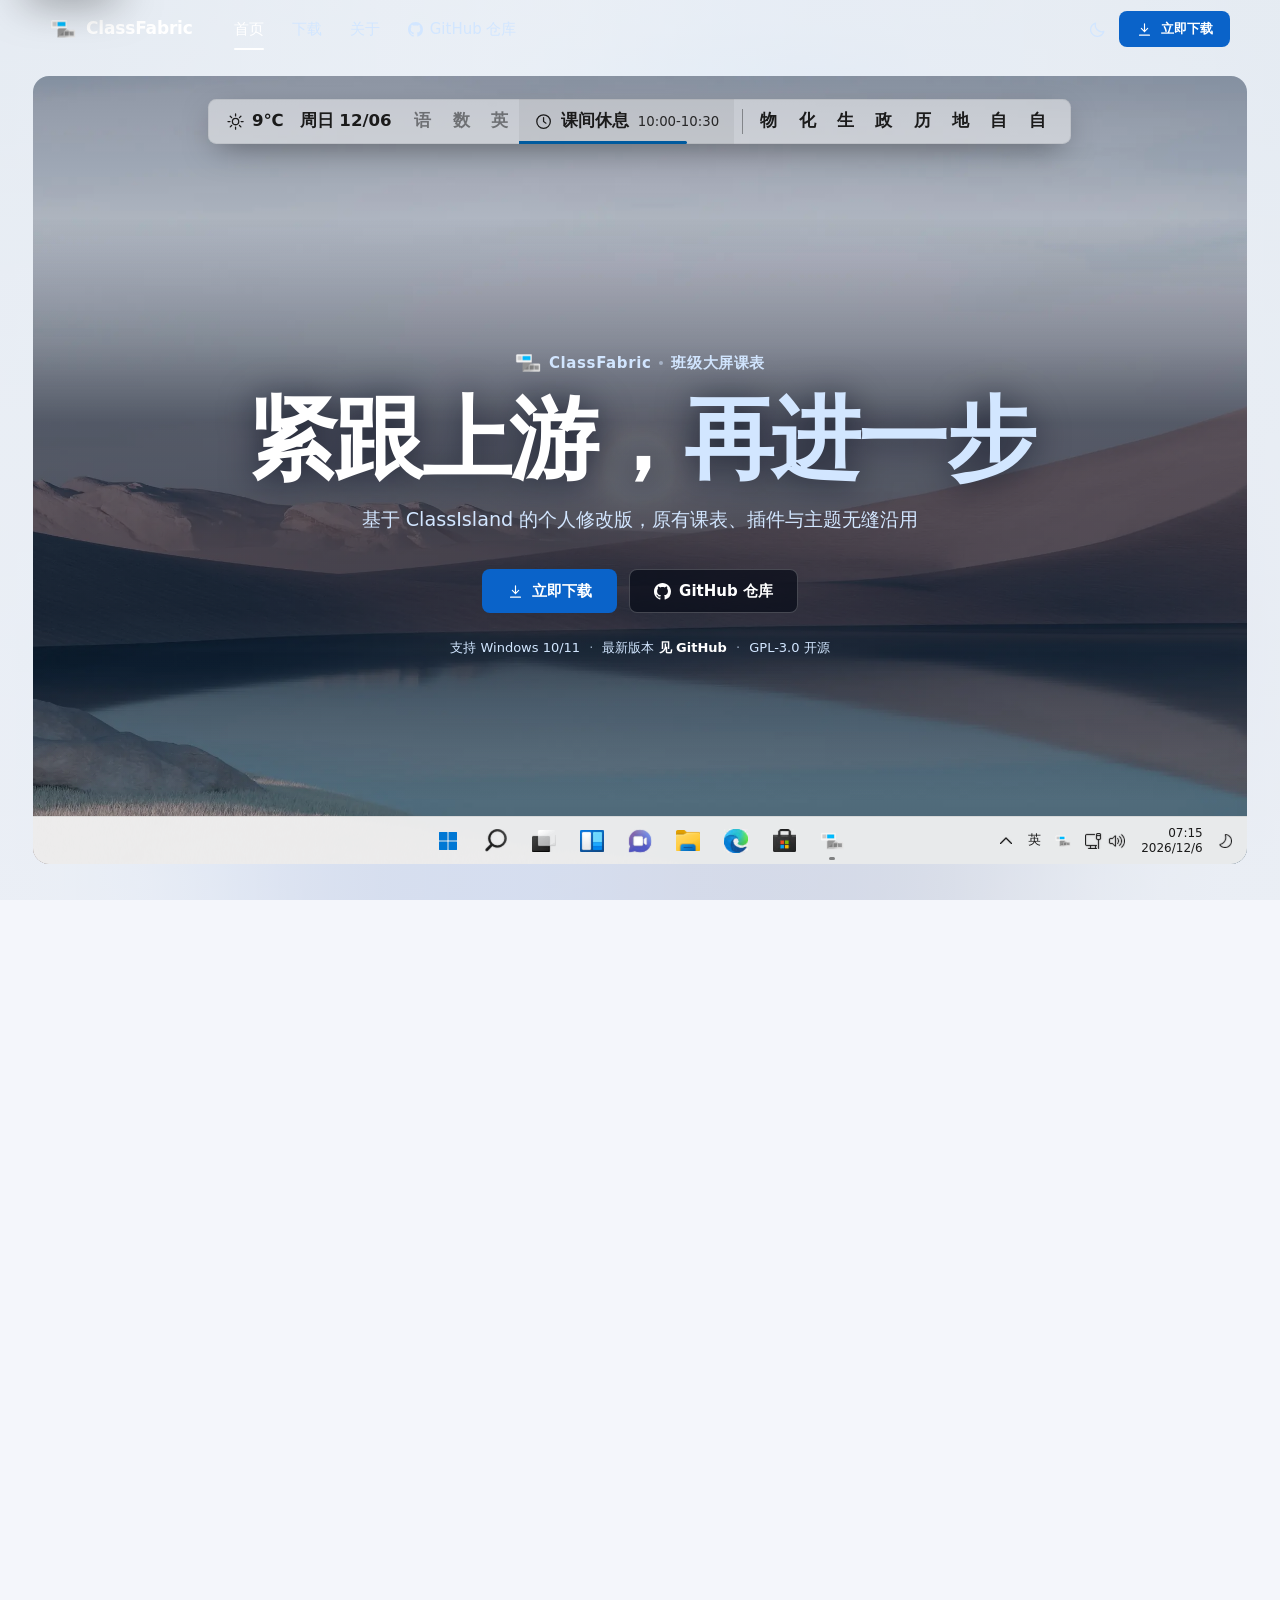
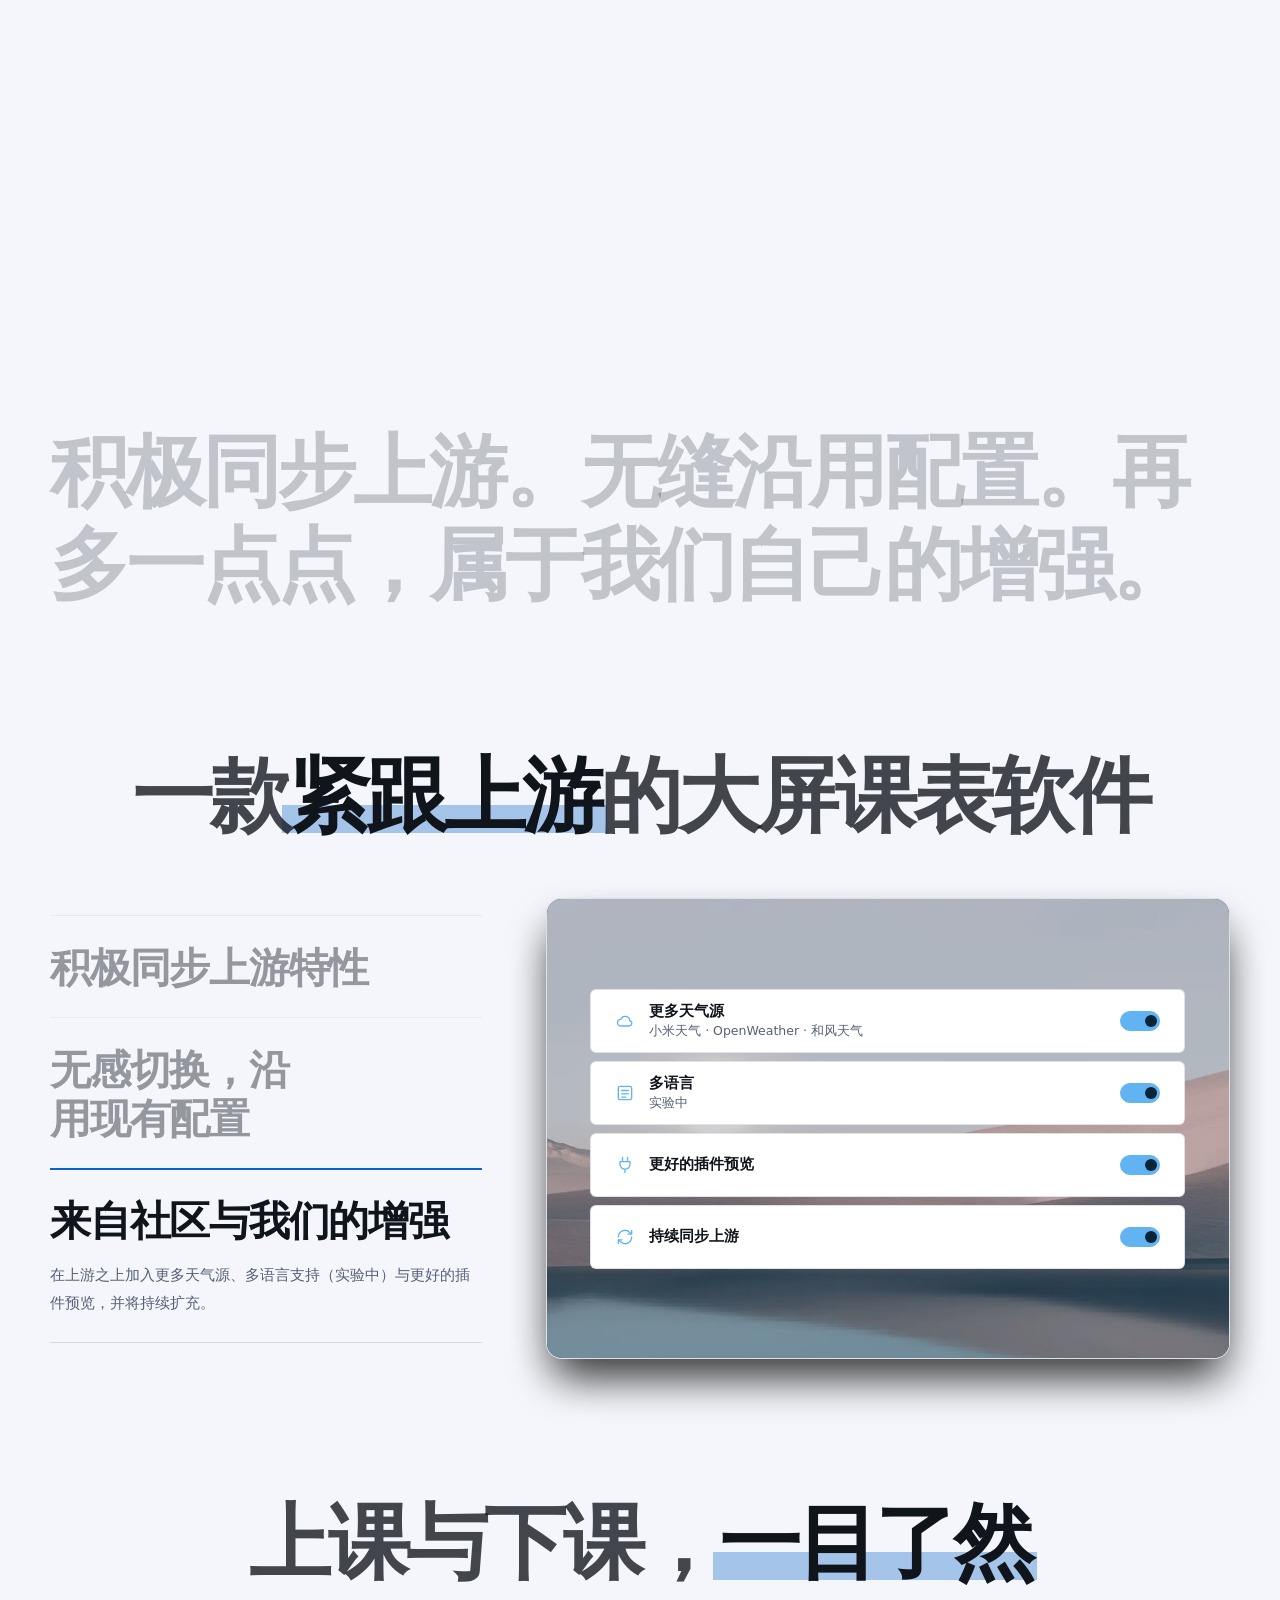
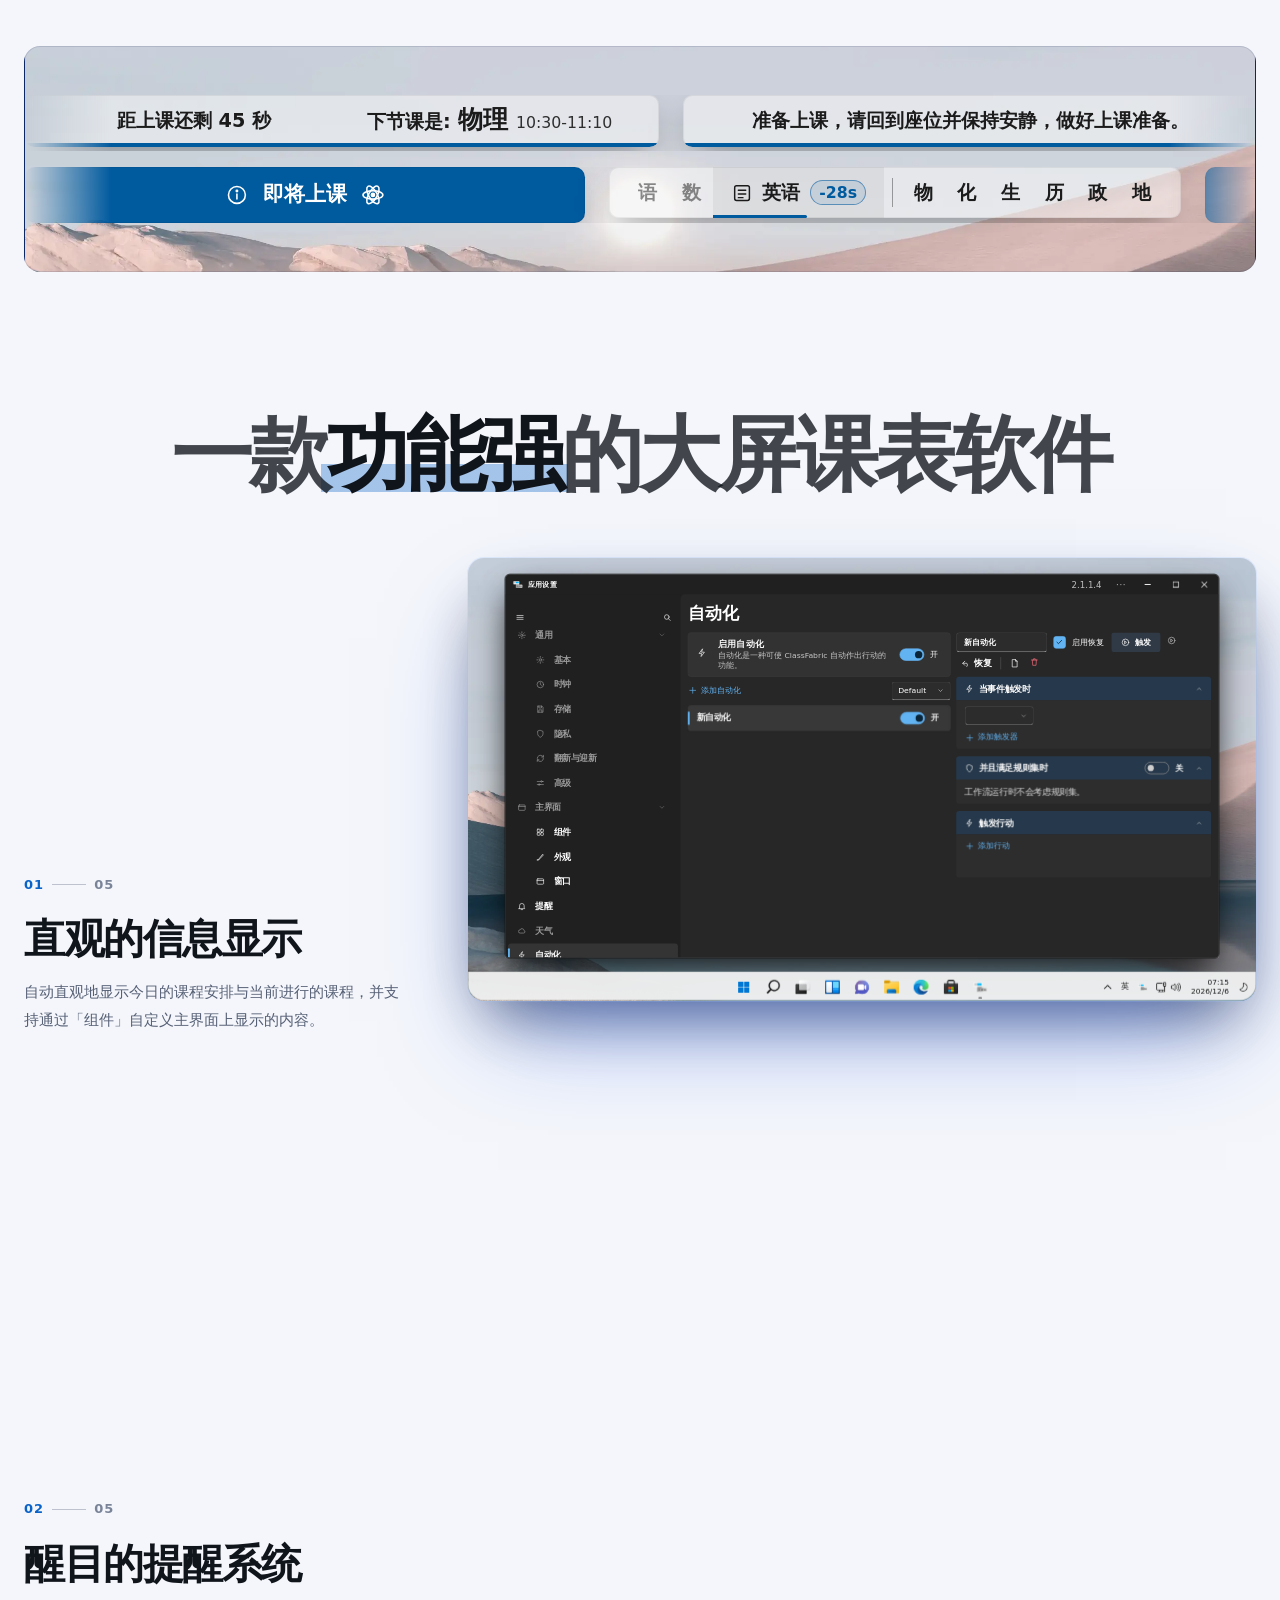
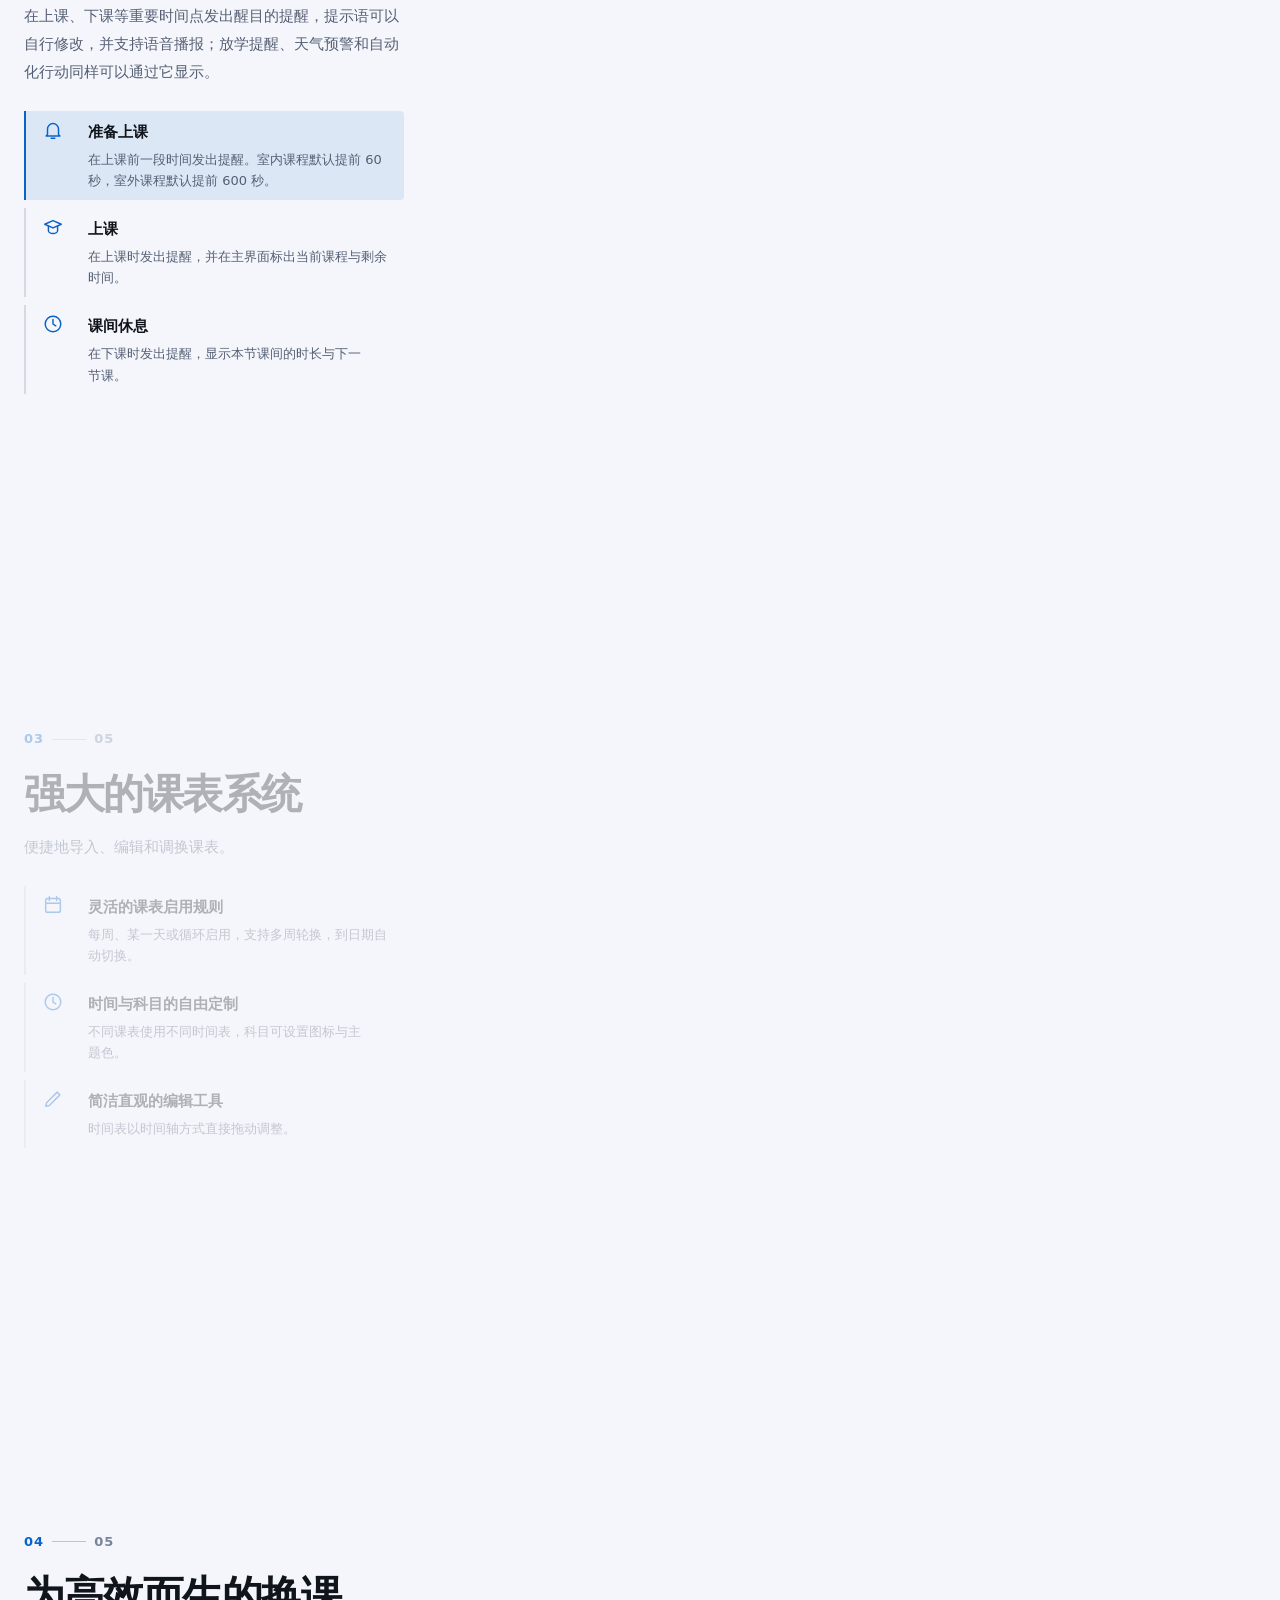
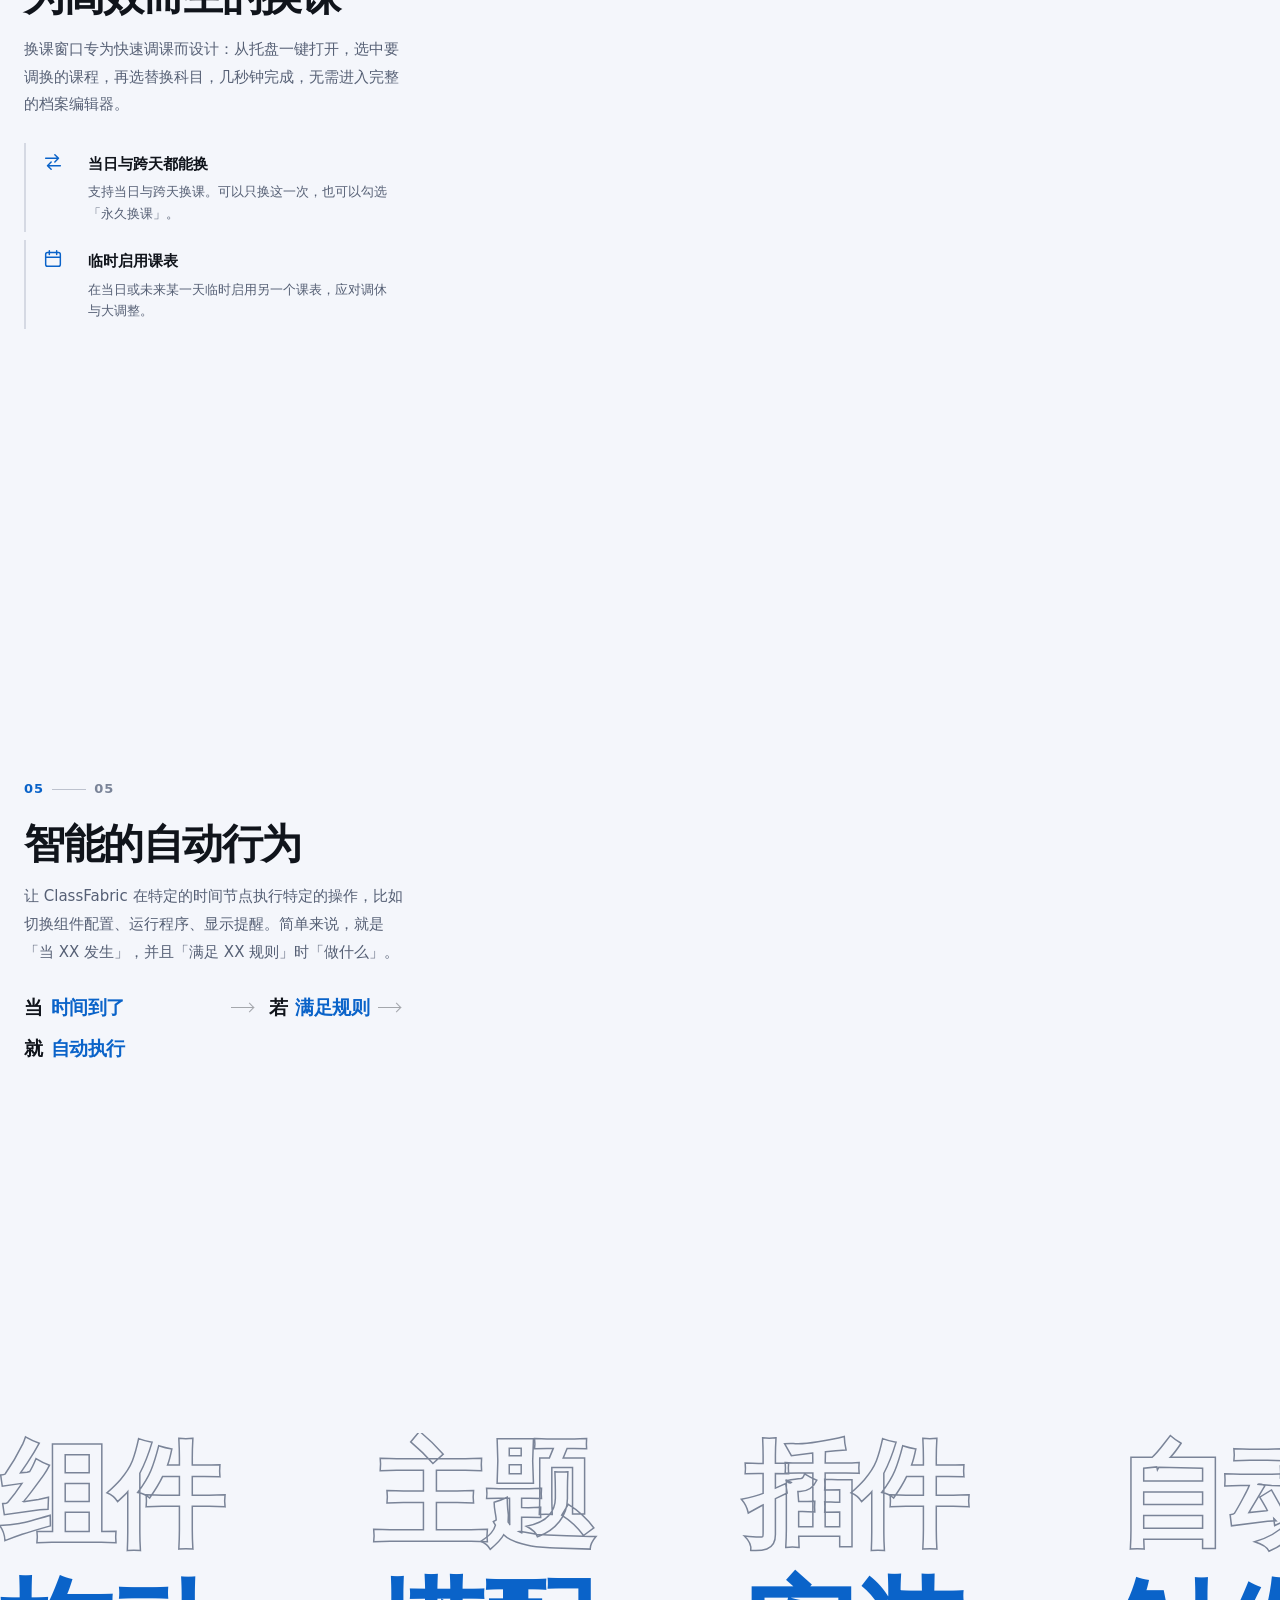
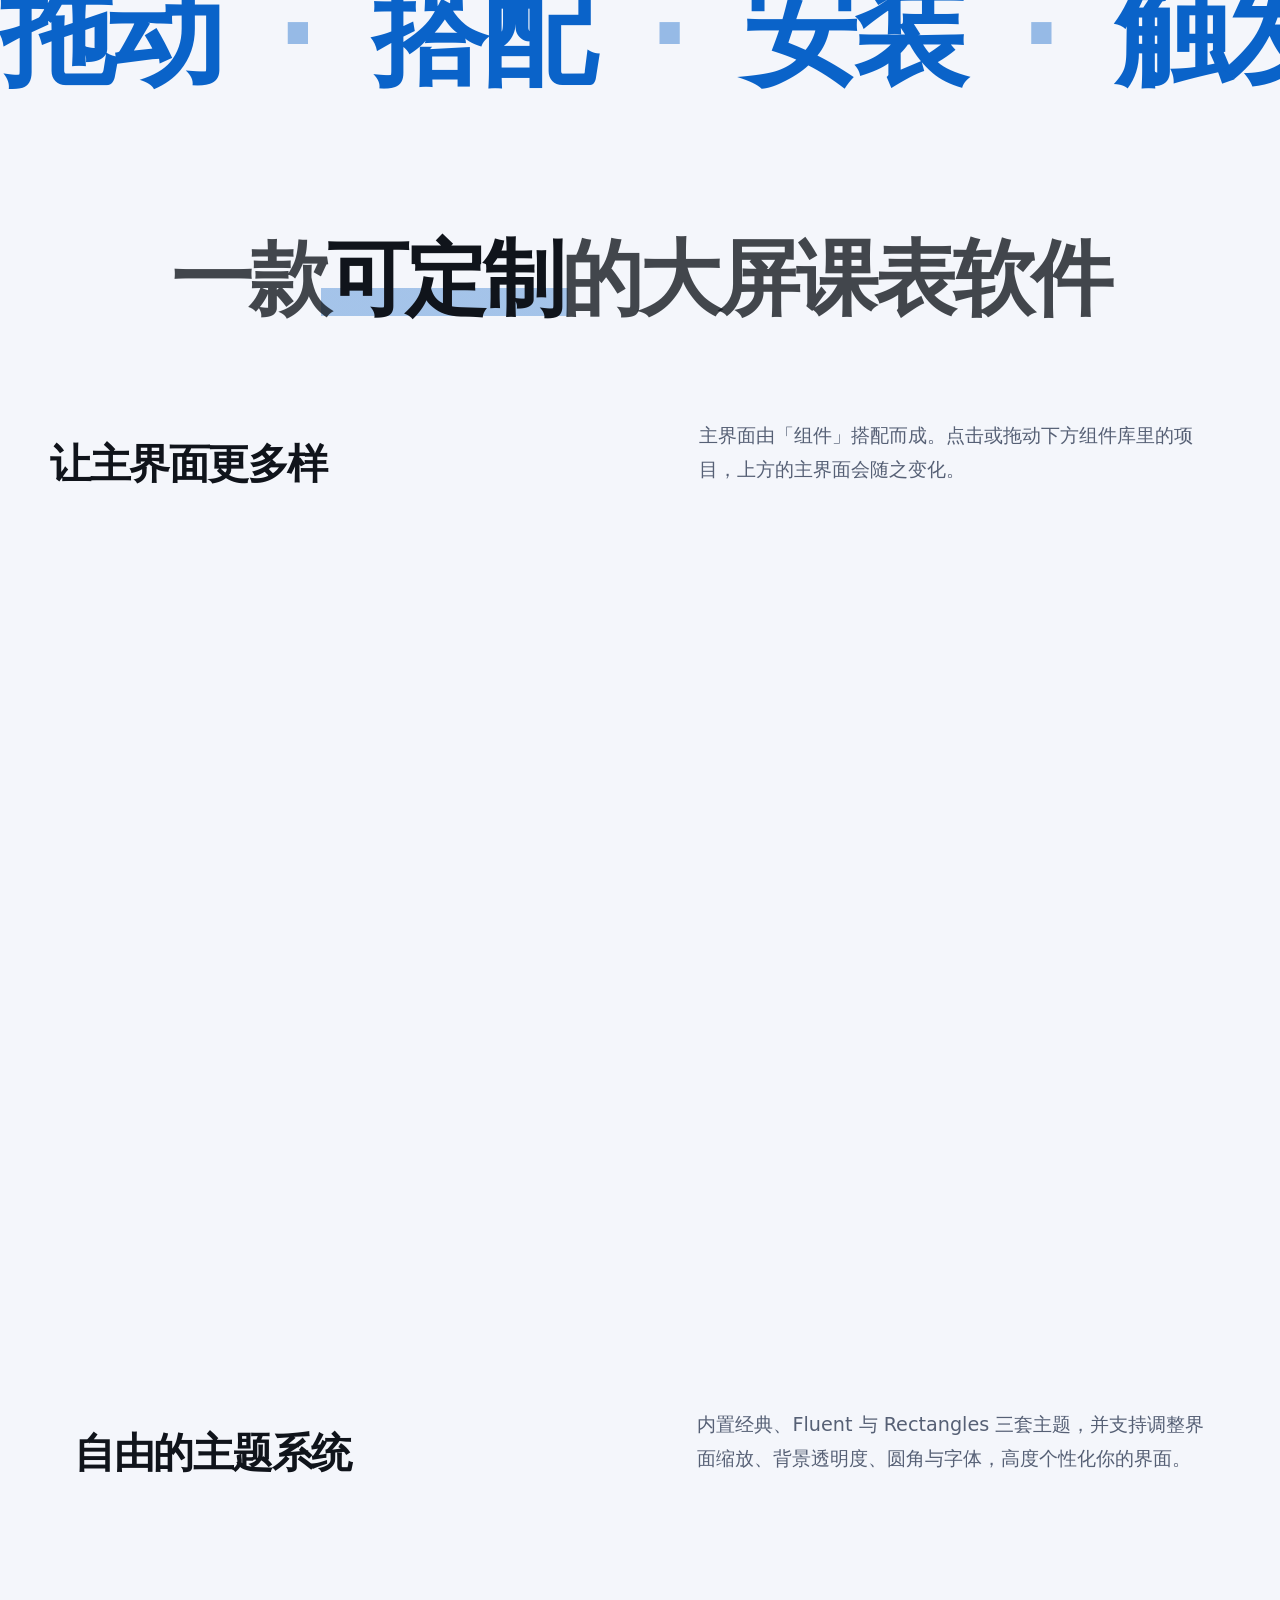
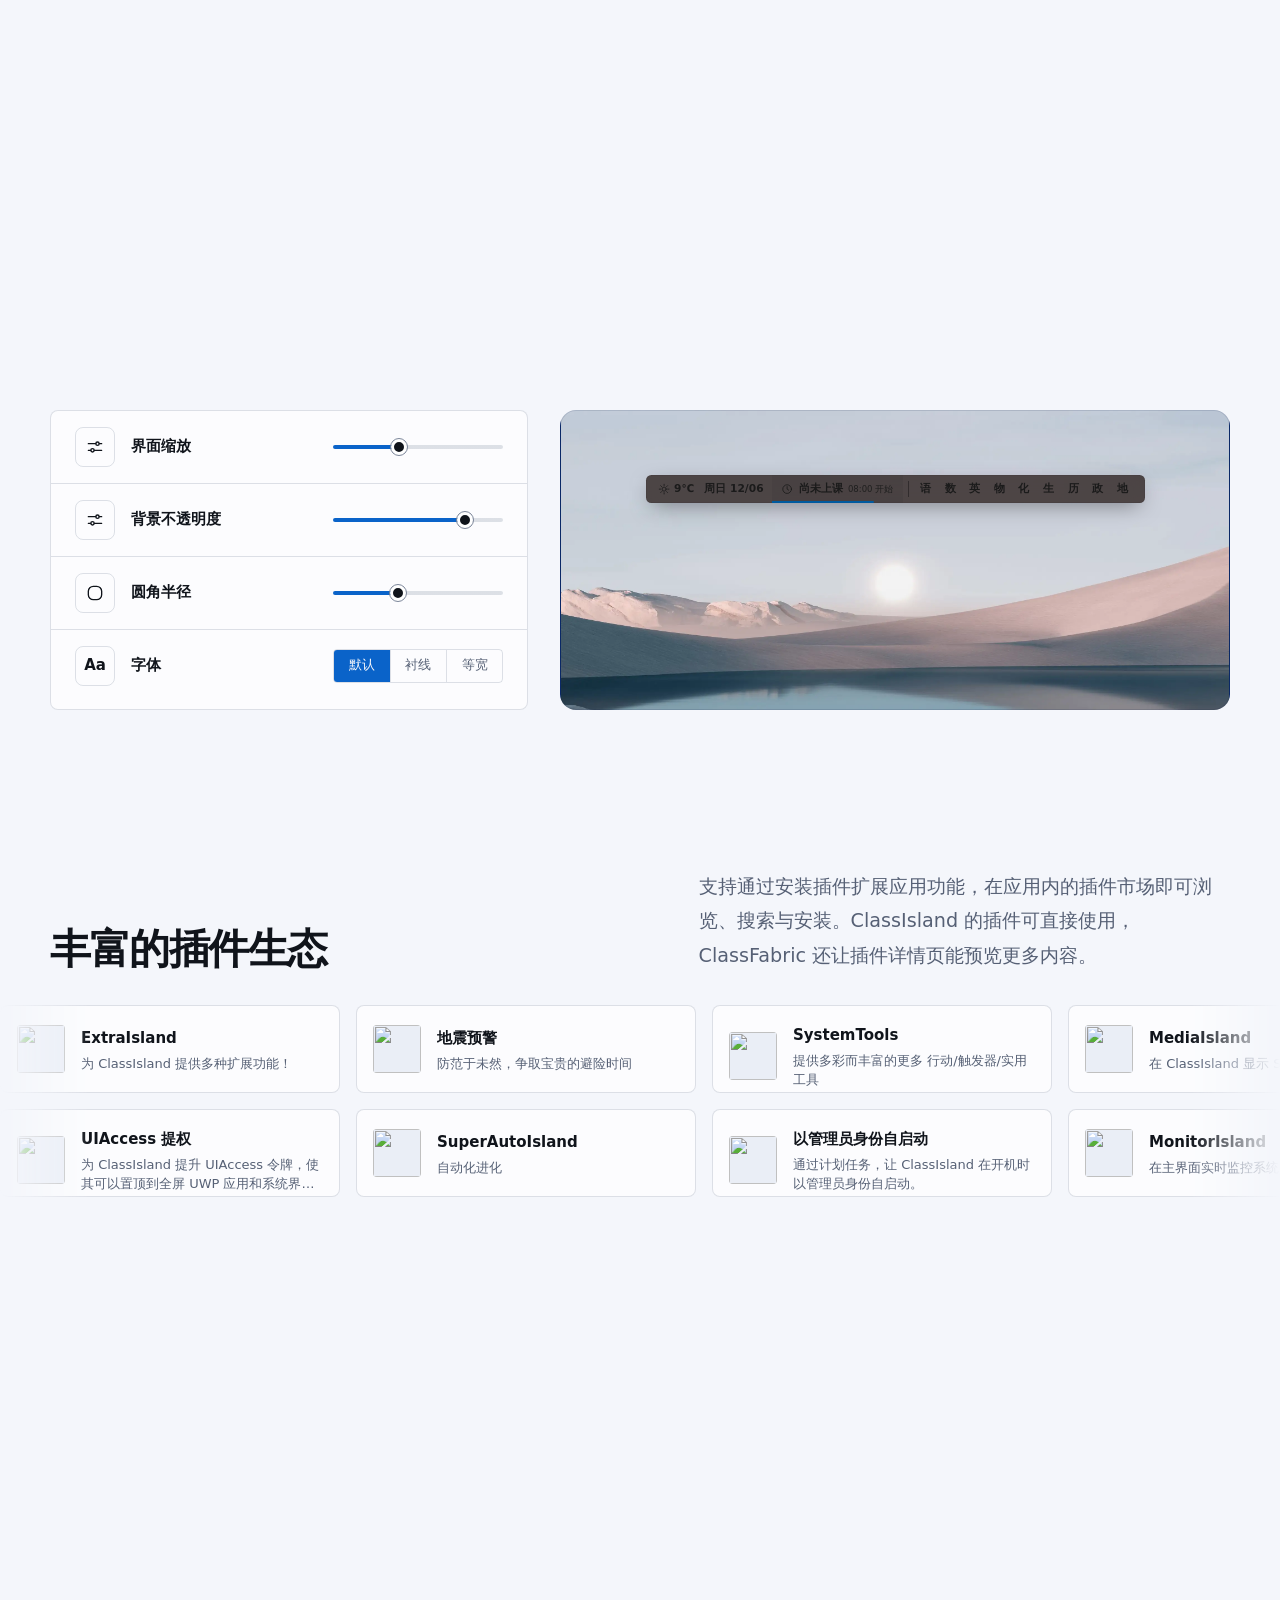
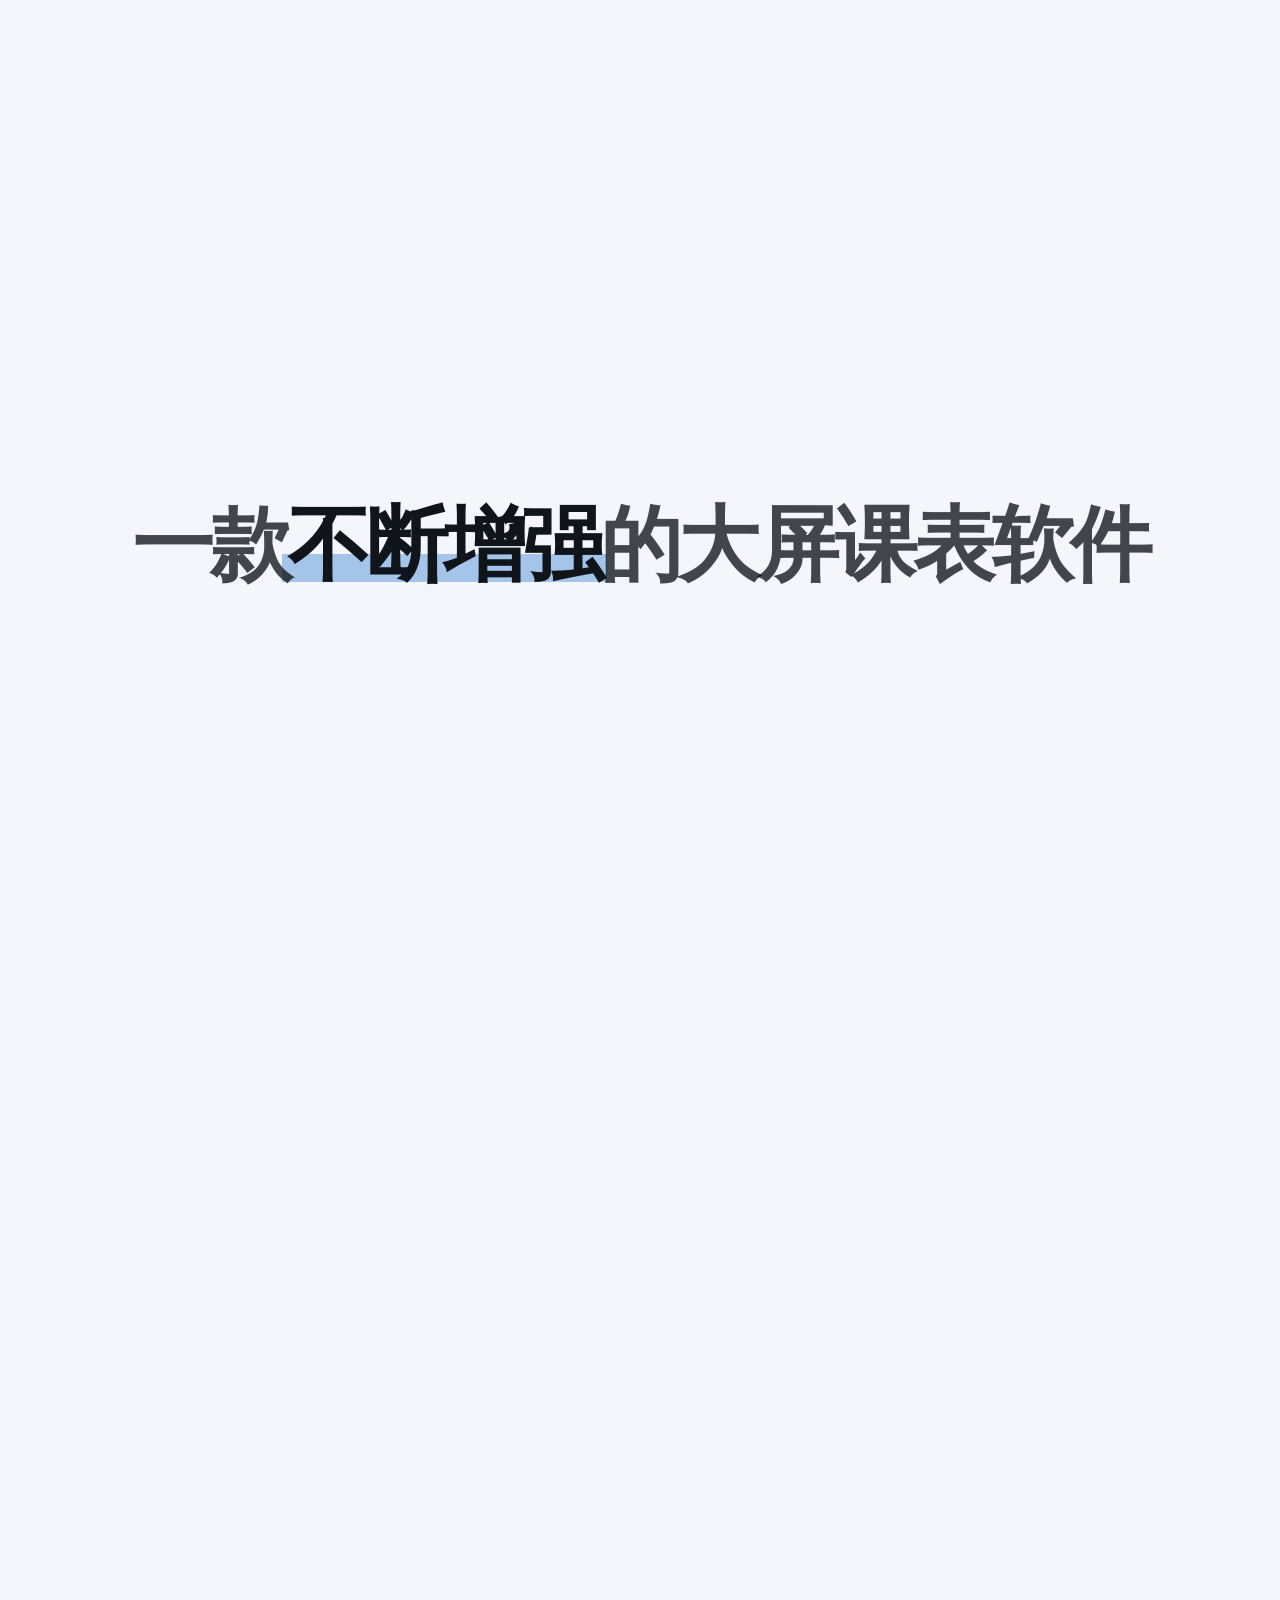
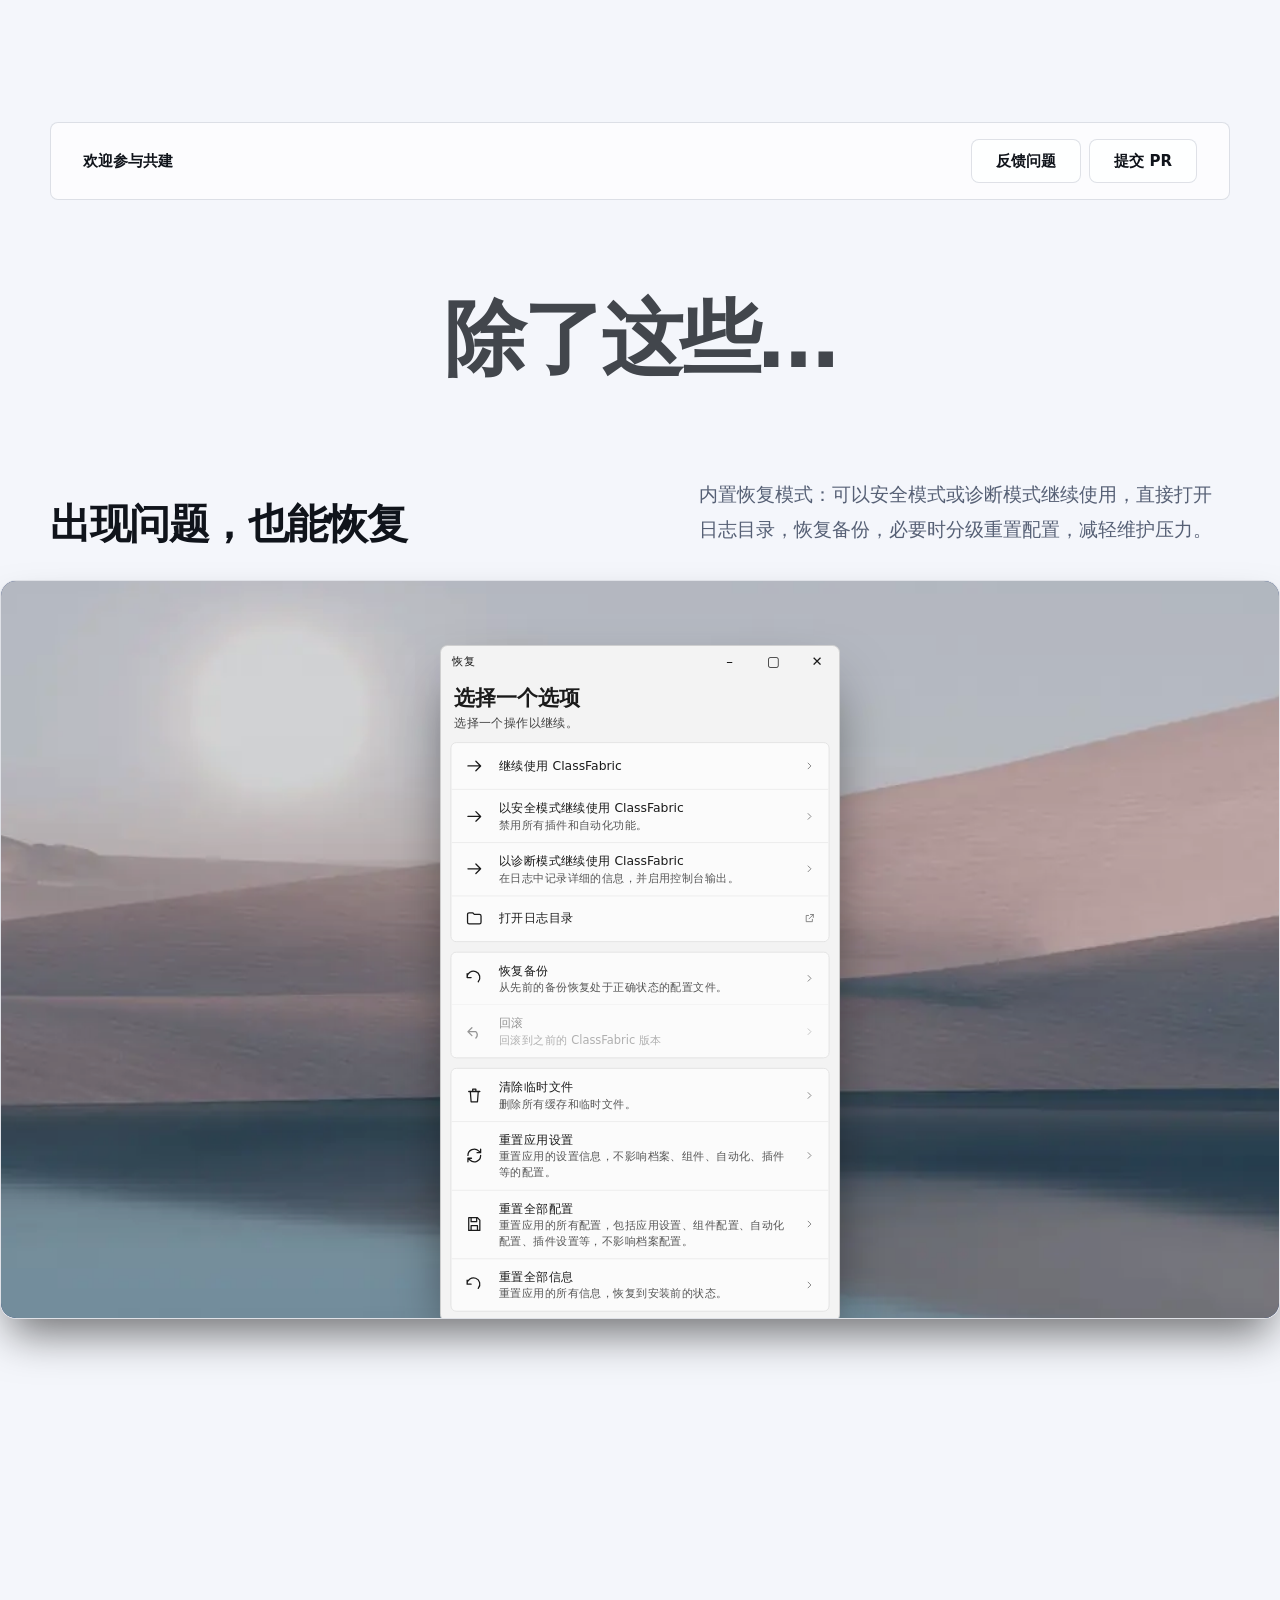
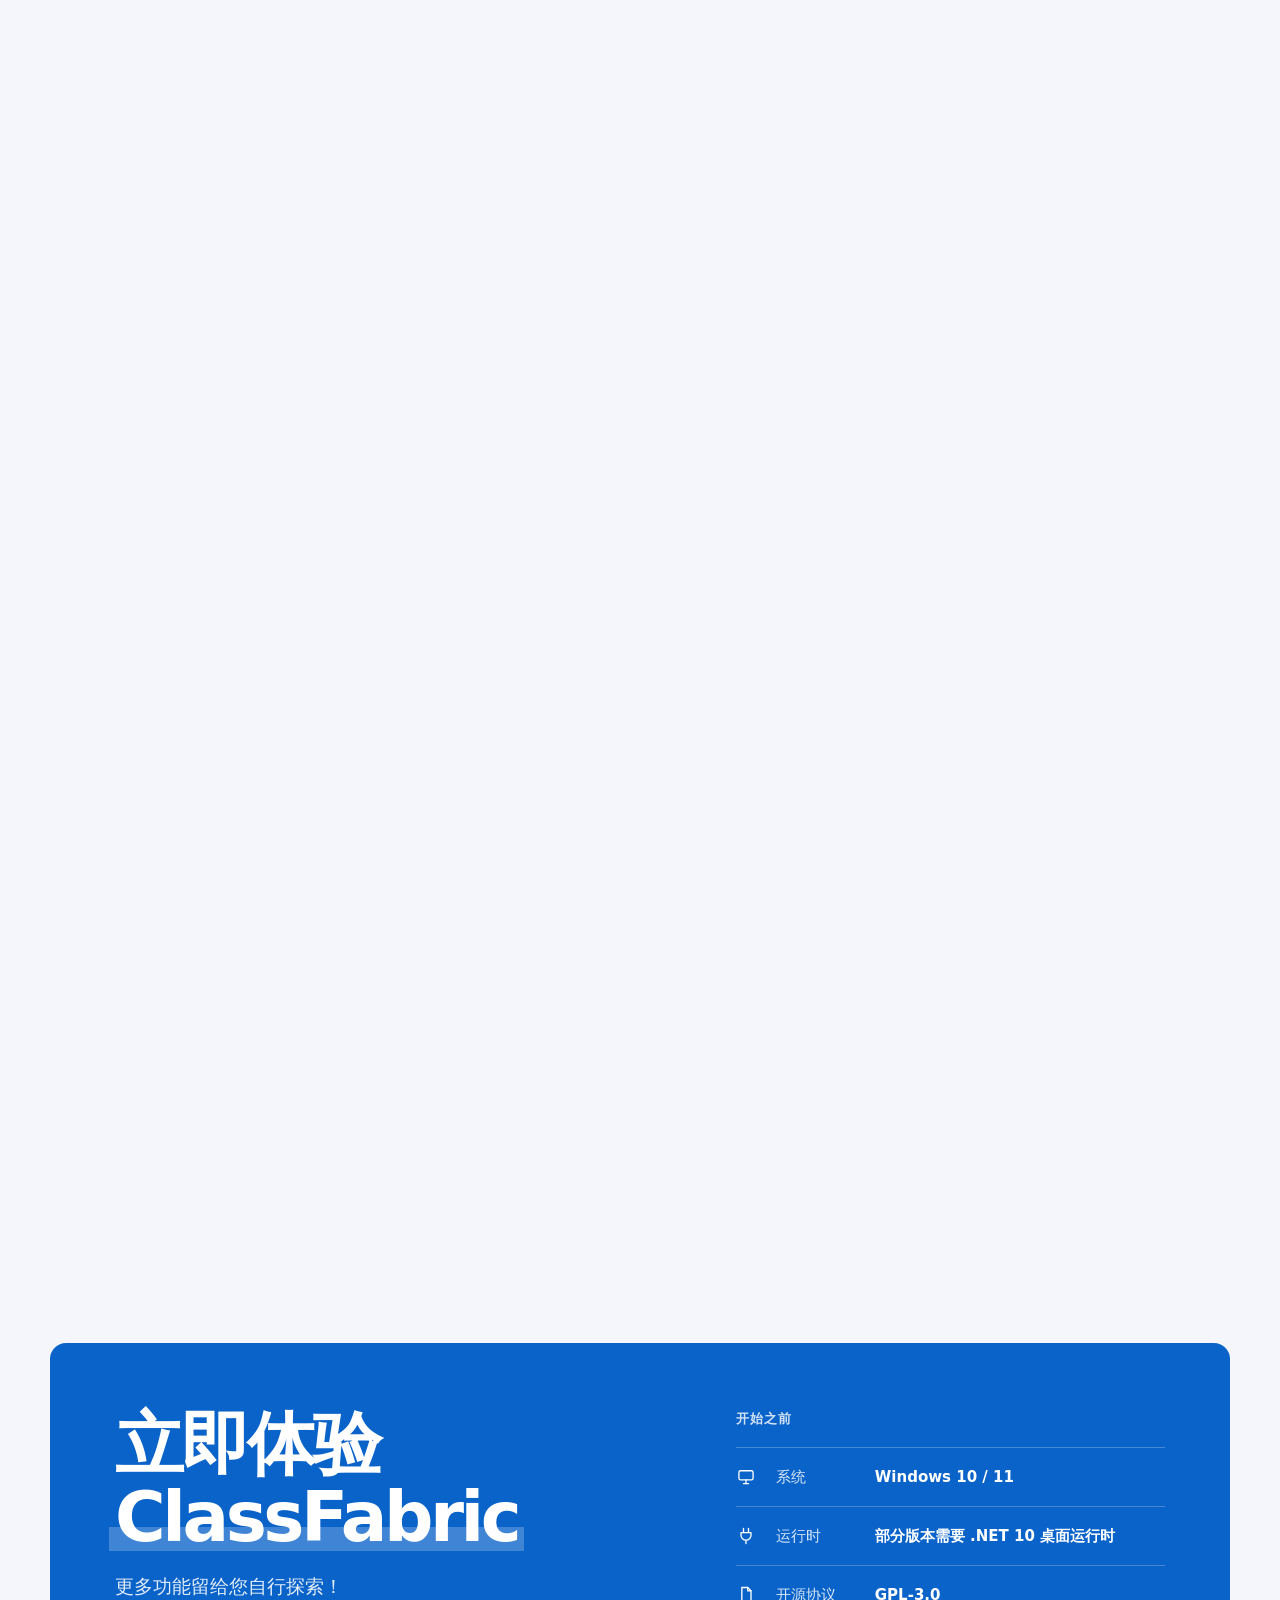
==== commit 88aeb94a: "手机宽度下设置窗口复刻按设计宽度等比缩小（修复“让主界面更多样”“插件”窗口被压窄后竖向拉伸）；404 增加 Fable/Opus/Haiku 口吻的诗 Co-Authored-By: Claude " ====
--- a/index.html
+++ b/index.html
@@ -34,15 +34,15 @@
 <meta name="color-scheme" content="dark light">
 <script>document.documentElement.classList.add("js");try{var t=localStorage.getItem("cf_theme");if(t!=="light"&&t!=="dark")t=matchMedia("(prefers-color-scheme: light)").matches?"light":"dark";document.documentElement.dataset.theme=t}catch(e){}</script>
 <script>window.cfWpPre=1;(function () { var W = { lake: 'd', pine: 'dt', dune: 'd', dawn: 't', ember: 'tn', bloom: 'n' }; var L = { lake: 1, pine: 1, dawn: 1, dune: 1 }; var d = document.documentElement, h = new Date().getHours(); var ph = h >= 7 && h < 17 ? 'd' : (h >= 5 && h < 7) || (h >= 17 && h < 19) ? 't' : 'n'; var last = ''; try { last = localStorage.getItem('cf_wp') || ''; } catch (e) { } var mode = Math.random() < .5 ? 'time' : 'random'; var pool = Object.keys(W).filter(function (x) { return mode === 'random' || W[x].indexOf(ph) > -1; }); var q = pool.filter(function (x) { return x !== last; }); if (!q.length) q = pool; var k = q[Math.floor(Math.random() * q.length)]; try { localStorage.setItem('cf_wp', k); } catch (e) { } var big = '/assets/img/wp/' + k + (window.cfWpS ? '' : '-l') + '.webp'; d.style.setProperty('--wp', 'url(/assets/img/wp/' + k + '.webp)'); d.style.setProperty('--wpl', 'url(' + big + ')'); d.dataset.wp = k; d.dataset.wpi = L[k] ? 'light' : 'dark'; d.dataset.wpm = mode; d.dataset.wpt = ph; window.cfWp = { key: k, mode: mode, phase: ph }; if (window.cfWpPre) { var l = document.createElement('link'); l.rel = 'preload'; l.as = 'image'; l.type = 'image/webp'; l.href = window.cfWpPre === 2 ? '/assets/img/wp/' + k + '.webp' : big; l.setAttribute('fetchpriority', 'high'); document.head.appendChild(l); } })();</script>
-<link rel="stylesheet" href="/assets/css/site.css?v=6f4659e">
-<link rel="stylesheet" href="/assets/css/tokens.css?v=6f4659e">
-<link rel="stylesheet" href="/assets/css/materials.css?v=6f4659e">
-<link rel="stylesheet" href="/assets/css/nav.css?v=6f4659e">
-<link rel="stylesheet" href="/assets/css/base.css?v=6f4659e">
+<link rel="stylesheet" href="/assets/css/site.css?v=fb7d06c">
+<link rel="stylesheet" href="/assets/css/tokens.css?v=fb7d06c">
+<link rel="stylesheet" href="/assets/css/materials.css?v=fb7d06c">
+<link rel="stylesheet" href="/assets/css/nav.css?v=fb7d06c">
+<link rel="stylesheet" href="/assets/css/base.css?v=fb7d06c">
 <script type="application/ld+json">{"@context":"https://schema.org","@graph":[{"@type":"Organization","@id":"https://cf.ansoukin.top/#org","name":"ClassFabric","url":"https://cf.ansoukin.top/","logo":{"@type":"ImageObject","url":"https://cf.ansoukin.top/assets/img/icon-192.png","width":192,"height":192},"sameAs":["https://github.com/Ansoukin/ClassFabric"]},{"@type":"WebSite","@id":"https://cf.ansoukin.top/#website","url":"https://cf.ansoukin.top/","name":"ClassFabric","alternateName":["ClassFabric 官网","ClassIsland 个人修改版"],"inLanguage":"zh-CN","publisher":{"@id":"https://cf.ansoukin.top/#org"}},{"@type":"SoftwareApplication","@id":"https://cf.ansoukin.top/#app","name":"ClassFabric","alternateName":"ClassIsland 个人修改版","applicationCategory":"EducationalApplication","operatingSystem":"Windows 10, Windows 11","description":"ClassIsland 的个人修改版班级大屏课表，紧跟上游更新，原有课表、插件与主题可直接沿用。","url":"https://cf.ansoukin.top/","downloadUrl":"https://cf.ansoukin.top/download.html","installUrl":"https://cf.ansoukin.top/download.html","license":"https://www.gnu.org/licenses/gpl-3.0.html","isBasedOn":{"@type":"SoftwareApplication","name":"ClassIsland","url":"https://classisland.tech"},"image":"https://cf.ansoukin.top/assets/img/og.jpg","featureList":["课表编辑与调课","自动化行为","插件生态","主题与主界面自定义","更多天气源","多语言（实验中）"],"offers":{"@type":"Offer","price":"0","priceCurrency":"CNY"},"publisher":{"@id":"https://cf.ansoukin.top/#org"}},{"@type":"SiteNavigationElement","@id":"https://cf.ansoukin.top/#nav-0","name":"首页","description":"ClassFabric 首页：紧跟上游的 ClassIsland 班级大屏课表","url":"https://cf.ansoukin.top/"},{"@type":"SiteNavigationElement","@id":"https://cf.ansoukin.top/#nav-1","name":"下载","description":"下载 ClassFabric Windows 版","url":"https://cf.ansoukin.top/download.html"},{"@type":"SiteNavigationElement","@id":"https://cf.ansoukin.top/#nav-2","name":"关于","description":"了解 ClassFabric 与 ClassIsland 的关系、已完成与计划中的功能","url":"https://cf.ansoukin.top/about.html"},{"@type":"WebPage","@id":"https://cf.ansoukin.top/#page","url":"https://cf.ansoukin.top/","name":"ClassFabric — 紧跟上游的 ClassIsland 班级大屏课表","description":"ClassFabric 是基于 ClassIsland 的个人修改版班级大屏课表：积极同步上游特性，原有课表、自动化、插件与主题无缝沿用，并加入更多天气源、多语言等改进。","inLanguage":"zh-CN","isPartOf":{"@id":"https://cf.ansoukin.top/#website"},"primaryImageOfPage":{"@type":"ImageObject","url":"https://cf.ansoukin.top/assets/img/og.jpg","width":1200,"height":630},"about":{"@id":"https://cf.ansoukin.top/#app"}}]}</script>
-<link rel="stylesheet" href="/assets/css/home2.css?v=6f4659e">
-<link rel="stylesheet" href="/assets/css/bento.css?v=6f4659e">
-<link rel="stylesheet" href="/assets/css/display.css?v=6f4659e">
+<link rel="stylesheet" href="/assets/css/home2.css?v=fb7d06c">
+<link rel="stylesheet" href="/assets/css/bento.css?v=fb7d06c">
+<link rel="stylesheet" href="/assets/css/display.css?v=fb7d06c">
 <link rel="preconnect" href="https://api.github.com" crossorigin>
 <link rel="dns-prefetch" href="https://cdn.jsdelivr.net">
 <script type="speculationrules">{"prefetch":[{"source":"list","urls":["/download.html","/about.html"]}]}</script>
@@ -58,7 +58,7 @@
 <section class="sec n5-show" id="states"><div class="wrap"><h2 class="claim rv">上课与下课，<span class="g">一目了然</span></h2></div><div class="wrapw"><div class="n5-band rv" role="img" aria-label="灵动岛的各种状态"><div class="n5-lane"><div class="trk"><div class="n5-ln-i"><div class="isl-stack"><div class="isl static on bar two"><span>距上课还剩 <b data-cd2="48">48</b> 秒</span><span class="nx">下节课是: <em>物理</em><small>10:30-11:10</small></span></div></div></div><div class="n5-ln-i"><div class="isl-stack"><div class="isl static on bar">准备上课，请回到座位并保持安静，做好上课准备。</div></div></div><div class="n5-ln-i"><div class="isl-stack"><div class="isl static on mask"><svg viewBox="0 0 24 24" aria-hidden="true"><circle cx="12" cy="12" r="8.5"/><path d="M12 11v5"/><circle cx="12" cy="8" r=".7" fill="currentColor"/></svg><span>上课</span><svg viewBox="0 0 24 24" aria-hidden="true"><circle cx="12" cy="12" r="1.6" fill="currentColor"/><ellipse cx="12" cy="12" rx="10" ry="4.2"/><ellipse cx="12" cy="12" rx="10" ry="4.2" transform="rotate(60 12 12)"/><ellipse cx="12" cy="12" rx="10" ry="4.2" transform="rotate(120 12 12)"/></svg></div></div></div><div class="n5-ln-i"><div class="isl-stack"><div class="isl static on"><span class="pa"><span class="s p">语</span><span class="s p">数</span><span class="s p">英</span></span><span class="cur"><svg viewBox="0 0 24 24" aria-hidden="true"><circle cx="12" cy="12" r="8.5"/><path d="M12 7v5l3 2"/></svg><span>课间休息</span><small>10:20-10:30</small></span><span class="sep"></span><span class="fu"><span class="s">物</span><span class="s">化</span><span class="s">生</span><span class="s">历</span><span class="s">政</span><span class="s">地</span></span></div></div></div><div class="n5-ln-i"><div class="isl-stack"><div class="isl static on bar two"><span>距上课还剩 <b data-cd2="48">48</b> 秒</span><span class="nx">下节课是: <em>物理</em><small>10:30-11:10</small></span></div></div></div><div class="n5-ln-i"><div class="isl-stack"><div class="isl static on bar">准备上课，请回到座位并保持安静，做好上课准备。</div></div></div><div class="n5-ln-i"><div class="isl-stack"><div class="isl static on mask"><svg viewBox="0 0 24 24" aria-hidden="true"><circle cx="12" cy="12" r="8.5"/><path d="M12 11v5"/><circle cx="12" cy="8" r=".7" fill="currentColor"/></svg><span>上课</span><svg viewBox="0 0 24 24" aria-hidden="true"><circle cx="12" cy="12" r="1.6" fill="currentColor"/><ellipse cx="12" cy="12" rx="10" ry="4.2"/><ellipse cx="12" cy="12" rx="10" ry="4.2" transform="rotate(60 12 12)"/><ellipse cx="12" cy="12" rx="10" ry="4.2" transform="rotate(120 12 12)"/></svg></div></div></div><div class="n5-ln-i"><div class="isl-stack"><div class="isl static on"><span class="pa"><span class="s p">语</span><span class="s p">数</span><span class="s p">英</span></span><span class="cur"><svg viewBox="0 0 24 24" aria-hidden="true"><circle cx="12" cy="12" r="8.5"/><path d="M12 7v5l3 2"/></svg><span>课间休息</span><small>10:20-10:30</small></span><span class="sep"></span><span class="fu"><span class="s">物</span><span class="s">化</span><span class="s">生</span><span class="s">历</span><span class="s">政</span><span class="s">地</span></span></div></div></div></div></div><div class="n5-lane rev"><div class="trk"><div class="n5-ln-i"><div class="isl-stack"><div class="isl static on mask"><svg viewBox="0 0 24 24" aria-hidden="true"><circle cx="12" cy="12" r="8.5"/><path d="M12 11v5"/><circle cx="12" cy="8" r=".7" fill="currentColor"/></svg><span>即将上课</span><svg viewBox="0 0 24 24" aria-hidden="true"><circle cx="12" cy="12" r="1.6" fill="currentColor"/><ellipse cx="12" cy="12" rx="10" ry="4.2"/><ellipse cx="12" cy="12" rx="10" ry="4.2" transform="rotate(60 12 12)"/><ellipse cx="12" cy="12" rx="10" ry="4.2" transform="rotate(120 12 12)"/></svg></div></div></div><div class="n5-ln-i"><div class="isl-stack"><div class="isl static on"><span class="pa"><span class="s p">语</span><span class="s p">数</span></span><span class="cur"><svg viewBox="0 0 24 24" aria-hidden="true"><rect x="4" y="4" width="16" height="16" rx="2"/><path d="M8 9h8M8 13h8M8 17h5"/></svg><span>英语</span><span class="pill" data-cd2="31" data-fmt="-{n}s">-31s</span></span><span class="sep"></span><span class="fu"><span class="s">物</span><span class="s">化</span><span class="s">生</span><span class="s">历</span><span class="s">政</span><span class="s">地</span></span></div></div></div><div class="n5-ln-i"><div class="isl-stack"><div class="isl static on mask"><svg viewBox="0 0 24 24" aria-hidden="true"><circle cx="12" cy="12" r="8.5"/><path d="M12 11v5"/><circle cx="12" cy="8" r=".7" fill="currentColor"/></svg><span>课间休息</span><svg viewBox="0 0 24 24" aria-hidden="true"><circle cx="12" cy="12" r="8.5"/><path d="M12 7v5l3 2"/></svg></div></div></div><div class="n5-ln-i"><div class="isl-stack"><div class="isl static on bar two"><span>本节课间休息长 <b>10</b> 分钟</span><span class="nx">下节课是: <em>物理</em><small>10:30-11:10</small></span></div></div></div><div class="n5-ln-i"><div class="isl-stack"><div class="isl static on mask"><svg viewBox="0 0 24 24" aria-hidden="true"><circle cx="12" cy="12" r="8.5"/><path d="M12 11v5"/><circle cx="12" cy="8" r=".7" fill="currentColor"/></svg><span>即将上课</span><svg viewBox="0 0 24 24" aria-hidden="true"><circle cx="12" cy="12" r="1.6" fill="currentColor"/><ellipse cx="12" cy="12" rx="10" ry="4.2"/><ellipse cx="12" cy="12" rx="10" ry="4.2" transform="rotate(60 12 12)"/><ellipse cx="12" cy="12" rx="10" ry="4.2" transform="rotate(120 12 12)"/></svg></div></div></div><div class="n5-ln-i"><div class="isl-stack"><div class="isl static on"><span class="pa"><span class="s p">语</span><span class="s p">数</span></span><span class="cur"><svg viewBox="0 0 24 24" aria-hidden="true"><rect x="4" y="4" width="16" height="16" rx="2"/><path d="M8 9h8M8 13h8M8 17h5"/></svg><span>英语</span><span class="pill" data-cd2="31" data-fmt="-{n}s">-31s</span></span><span class="sep"></span><span class="fu"><span class="s">物</span><span class="s">化</span><span class="s">生</span><span class="s">历</span><span class="s">政</span><span class="s">地</span></span></div></div></div><div class="n5-ln-i"><div class="isl-stack"><div class="isl static on mask"><svg viewBox="0 0 24 24" aria-hidden="true"><circle cx="12" cy="12" r="8.5"/><path d="M12 11v5"/><circle cx="12" cy="8" r=".7" fill="currentColor"/></svg><span>课间休息</span><svg viewBox="0 0 24 24" aria-hidden="true"><circle cx="12" cy="12" r="8.5"/><path d="M12 7v5l3 2"/></svg></div></div></div><div class="n5-ln-i"><div class="isl-stack"><div class="isl static on bar two"><span>本节课间休息长 <b>10</b> 分钟</span><span class="nx">下节课是: <em>物理</em><small>10:30-11:10</small></span></div></div></div></div></div></div><figure class="vid n5-vid rv" id="vid"><video muted loop playsinline preload="none" data-src="https://www.classisland.tech/assets/notification-demo.web-Os7FSQPD.mp4" aria-label="提醒演示视频"></video></figure></div></section>
 <section class="sec n5-stg" id="features"><div class="wrap"><h2 class="claim rv">一款<span class="g">功能强</span>的大屏课表软件</h2></div><div class="n5-stage wrapw" style="--n:5"><article class="n5-ch on" data-i="0"><div class="n5-tx" style="--r:1"><div class="n5-no"><b>01</b><i></i><span>05</span></div><h3>直观的信息显示</h3><p>自动直观地显示今日的课程安排与当前进行的课程，并支持通过「组件」自定义主界面上显示的内容。</p></div><div class="n5-pn"><div class="vdk vdk-main" data-vd data-w="1280" data-h="720" data-mw="680" data-mh="780"><div class="vdks"><div class="visl"><div class="isl-stack"><div class="isl static on" data-sched data-ms="3000" style="--dur:3.0s;--p0:56%;--p1:78%;--r0:0.7179"><span class="wx"><svg viewBox="0 0 24 24" aria-hidden="true"><circle cx="12" cy="12" r="4"/><path d="M12 2.5v2.5M12 19v2.5M2.5 12H5M19 12h2.5M5.3 5.3l1.8 1.8M16.9 16.9l1.8 1.8M5.3 18.7l1.8-1.8M16.9 7.1l1.8-1.8"/></svg>9℃</span><span class="idt">周四 10/29</span><span class="s p">语</span><span class="s p">数</span><span class="s p">英</span><span class="cur"><svg viewBox="0 0 24 24" aria-hidden="true"><circle cx="12" cy="12" r="8.5"/><path d="M12 7v5l3 2"/></svg><span>课间休息</span><small>10:00-10:30</small></span><span class="sep"></span><span class="s">物</span><span class="s">化</span><span class="s">生</span><span class="s">政</span><span class="s">历</span><span class="s">地</span><span class="s">自</span><span class="s">自</span></div></div></div><div class="visl r2"><div class="n5-r2"><div class="isl static"><span data-now="time">00:00:00</span></div><div class="isl static"><svg viewBox="0 0 24 24" aria-hidden="true"><circle cx="12" cy="12" r="4"/><path d="M12 2.5v2.5M12 19v2.5M2.5 12H5M19 12h2.5M5.3 5.3l1.8 1.8M16.9 16.9l1.8 1.8M5.3 18.7l1.8-1.8M16.9 7.1l1.8-1.8"/></svg>&nbsp;9℃</div><div class="isl static"><svg viewBox="0 0 24 24" aria-hidden="true"><circle cx="12" cy="13.5" r="7"/><path d="M12 9.5v4l2.5 1.5M9.5 3h5"/></svg>&nbsp;<span data-cd>元旦</span></div></div></div><div class="n5-anno" data-t=".wx" style="--i:0"><span>天气与日期</span></div><div class="n5-anno" data-t=".s.p" style="--i:1"><span>已上完的课</span></div><div class="n5-anno" data-t=".cur" style="--i:2"><span>当前课程与剩余时间</span></div><div class="n5-anno" data-t=".sep + .s" style="--i:3"><span>之后的课程</span></div><div class="vtask"><div class="vtb"><span class="tb on0"><img src="/assets/img/win/start.png" alt="" width="24" height="24" style="width:24px;height:auto" draggable="false" loading="lazy" decoding="async"></span><span class="tb"><img src="/assets/img/win/search.png" alt="" width="22" height="22" style="width:22px;height:auto" draggable="false" loading="lazy" decoding="async"></span><span class="tb"><img src="/assets/img/win/taskview.png" alt="" width="24" height="24" style="width:24px;height:auto" draggable="false" loading="lazy" decoding="async"></span><span class="tb"><img src="/assets/img/win/widgets.png" alt="" width="24" height="24" style="width:24px;height:auto" draggable="false" loading="lazy" decoding="async"></span><span class="tb"><img src="/assets/img/win/chat.png" alt="" width="24" height="24" style="width:24px;height:auto" draggable="false" loading="lazy" decoding="async"></span><span class="tb"><img src="/assets/img/win/explorer.png" alt="" width="24" height="24" style="width:24px;height:auto" draggable="false" loading="lazy" decoding="async"></span><span class="tb"><img src="/assets/img/win/edge.png" alt="" width="24" height="24" style="width:24px;height:auto" draggable="false" loading="lazy" decoding="async"></span><span class="tb"><img src="/assets/img/win/store.png" alt="" width="23" height="23" style="width:23px;height:auto" draggable="false" loading="lazy" decoding="async"></span><span class="tb cfapp run"><img src="/assets/img/icon-64.png" alt="" width="24" height="24" style="width:24px;height:auto" draggable="false" loading="lazy" decoding="async"></span></div><div class="vtray"><span class="tg2 hide"><img src="/assets/img/win/chev.png" alt="" width="12" height="12" style="width:12px;height:auto" draggable="false" loading="lazy" decoding="async"></span><span class="tg2 ime">英</span><span class="tg2 ctray" id="tr0" title="ClassFabric"><img src="/assets/img/icon-64.png" alt=""></span><span class="sys"><img src="/assets/img/win/sys.png" alt="" width="40" height="40" style="width:40px;height:auto" draggable="false" loading="lazy" decoding="async"></span><span class="clk" data-clock>10:12<br>2026/11/2</span><span class="tg2 ntf"><img src="/assets/img/win/moon.png" alt="" width="13" height="13" style="width:13px;height:auto" draggable="false" loading="lazy" decoding="async"></span></div></div></div></div></div></article><article class="n5-ch" data-i="1"><div class="n5-tx" style="--r:2"><div class="n5-no"><b>02</b><i></i><span>05</span></div><h3>醒目的提醒系统</h3><p>在上课、下课等重要时间点发出醒目的提醒，提示语可以自行修改，并支持语音播报；放学提醒、天气预警和自动化行动同样可以通过它显示。</p><div class="subs" id="remTabs"><button class="sub-i on" data-g="0"><svg viewBox="0 0 24 24" aria-hidden="true"><path d="M6 17v-6a6 6 0 1112 0v6l1.5 1.5h-15z"/><path d="M10 21h4"/></svg><div><h4>准备上课</h4><p>在上课前一段时间发出提醒。室内课程默认提前 60 秒，室外课程默认提前 600 秒。</p></div></button><button class="sub-i" data-g="1"><svg viewBox="0 0 24 24" aria-hidden="true"><path d="M3 9l9-4 9 4-9 4zM7 11.5V16c0 1.5 2.2 3 5 3s5-1.5 5-3v-4.5"/></svg><div><h4>上课</h4><p>在上课时发出提醒，并在主界面标出当前课程与剩余时间。</p></div></button><button class="sub-i" data-g="2"><svg viewBox="0 0 24 24" aria-hidden="true"><circle cx="12" cy="12" r="8.5"/><path d="M12 7v5l3 2"/></svg><div><h4>课间休息</h4><p>在下课时发出提醒，显示本节课间的时长与下一节课。</p></div></button></div></div><div class="n5-pn"><div class="vdk vdk-set" data-vd data-w="1280" data-h="720" data-mw="680" data-mh="780"><div class="vdks"><div class="visl"><div class="isl-stack" data-demo="rem" id="remIsl"><div class="isl bar" data-g="0" data-ms="3200" style="--dur:3.2s">准备上课，请回到座位并保持安静，做好上课准备。</div><div class="isl bar two" data-g="0" data-ms="2800" style="--dur:2.8s"><span>距上课还剩 <b>16</b> 秒</span><span class="nx">下节课是: <em>物理</em><small>10:30-11:10</small></span></div><div class="isl mask" data-g="0" data-ms="2400"><svg viewBox="0 0 24 24" aria-hidden="true"><circle cx="12" cy="12" r="8.5"/><path d="M12 11v5"/><circle cx="12" cy="8" r=".7" fill="currentColor"/></svg><span>即将上课</span><svg viewBox="0 0 24 24" aria-hidden="true"><circle cx="12" cy="12" r="1.6" fill="currentColor"/><ellipse cx="12" cy="12" rx="10" ry="4.2"/><ellipse cx="12" cy="12" rx="10" ry="4.2" transform="rotate(60 12 12)"/><ellipse cx="12" cy="12" rx="10" ry="4.2" transform="rotate(120 12 12)"/></svg></div><div class="isl mask" data-g="1" data-ms="2400"><svg viewBox="0 0 24 24" aria-hidden="true"><circle cx="12" cy="12" r="8.5"/><path d="M12 11v5"/><circle cx="12" cy="8" r=".7" fill="currentColor"/></svg><span>上课</span><svg viewBox="0 0 24 24" aria-hidden="true"><circle cx="12" cy="12" r="1.6" fill="currentColor"/><ellipse cx="12" cy="12" rx="10" ry="4.2"/><ellipse cx="12" cy="12" rx="10" ry="4.2" transform="rotate(60 12 12)"/><ellipse cx="12" cy="12" rx="10" ry="4.2" transform="rotate(120 12 12)"/></svg></div><div class="isl" data-g="1" data-ms="3400" style="--dur:3.4s;--p0:2%;--p1:14%;--r0:0.1429"><span class="wx"><svg viewBox="0 0 24 24" aria-hidden="true"><circle cx="12" cy="12" r="4"/><path d="M12 2.5v2.5M12 19v2.5M2.5 12H5M19 12h2.5M5.3 5.3l1.8 1.8M16.9 16.9l1.8 1.8M5.3 18.7l1.8-1.8M16.9 7.1l1.8-1.8"/></svg>9℃</span><span class="idt">周四 10/29</span><span class="s p">语</span><span class="s p">数</span><span class="s p">英</span><span class="cur"><svg viewBox="0 0 24 24" aria-hidden="true"><circle cx="12" cy="12" r="1.6" fill="currentColor"/><ellipse cx="12" cy="12" rx="10" ry="4.2"/><ellipse cx="12" cy="12" rx="10" ry="4.2" transform="rotate(60 12 12)"/><ellipse cx="12" cy="12" rx="10" ry="4.2" transform="rotate(120 12 12)"/></svg><span>物理</span><span class="pill">-39m</span></span><span class="sep"></span><span class="s">化</span><span class="s">生</span><span class="s">政</span><span class="s">历</span><span class="s">地</span><span class="s">自</span><span class="s">自</span></div><div class="isl mask" data-g="2" data-ms="2400"><svg viewBox="0 0 24 24" aria-hidden="true"><circle cx="12" cy="12" r="8.5"/><path d="M12 11v5"/><circle cx="12" cy="8" r=".7" fill="currentColor"/></svg><span>课间休息</span><svg viewBox="0 0 24 24" aria-hidden="true"><circle cx="12" cy="12" r="8.5"/><path d="M12 7v5l3 2"/></svg></div><div class="isl bar two" data-g="2" data-ms="2800" style="--dur:2.8s"><span>本节课间休息长 <b>10</b> 分钟</span><span class="nx">下节课是: <em>物理</em><small>10:30-11:10</small></span></div><div class="isl" data-g="2" data-ms="3400" style="--dur:3.4s;--p0:56%;--p1:78%;--r0:0.7179"><span class="wx"><svg viewBox="0 0 24 24" aria-hidden="true"><circle cx="12" cy="12" r="4"/><path d="M12 2.5v2.5M12 19v2.5M2.5 12H5M19 12h2.5M5.3 5.3l1.8 1.8M16.9 16.9l1.8 1.8M5.3 18.7l1.8-1.8M16.9 7.1l1.8-1.8"/></svg>9℃</span><span class="idt">周四 10/29</span><span class="s p">语</span><span class="s p">数</span><span class="s p">英</span><span class="cur"><svg viewBox="0 0 24 24" aria-hidden="true"><circle cx="12" cy="12" r="8.5"/><path d="M12 7v5l3 2"/></svg><span>课间休息</span><small>10:00-10:30</small></span><span class="sep"></span><span class="s">物</span><span class="s">化</span><span class="s">生</span><span class="s">政</span><span class="s">历</span><span class="s">地</span><span class="s">自</span><span class="s">自</span></div></div></div><div class="vwin n5-win" style="left:80px;top:122px;width:1120px"><div class="app" data-app="settings" data-start="remind" data-h="490"></div></div><div class="vtask"><div class="vtb"><span class="tb on0"><img src="/assets/img/win/start.png" alt="" width="24" height="24" style="width:24px;height:auto" draggable="false" loading="lazy" decoding="async"></span><span class="tb"><img src="/assets/img/win/search.png" alt="" width="22" height="22" style="width:22px;height:auto" draggable="false" loading="lazy" decoding="async"></span><span class="tb"><img src="/assets/img/win/taskview.png" alt="" width="24" height="24" style="width:24px;height:auto" draggable="false" loading="lazy" decoding="async"></span><span class="tb"><img src="/assets/img/win/widgets.png" alt="" width="24" height="24" style="width:24px;height:auto" draggable="false" loading="lazy" decoding="async"></span><span class="tb"><img src="/assets/img/win/chat.png" alt="" width="24" height="24" style="width:24px;height:auto" draggable="false" loading="lazy" decoding="async"></span><span class="tb"><img src="/assets/img/win/explorer.png" alt="" width="24" height="24" style="width:24px;height:auto" draggable="false" loading="lazy" decoding="async"></span><span class="tb"><img src="/assets/img/win/edge.png" alt="" width="24" height="24" style="width:24px;height:auto" draggable="false" loading="lazy" decoding="async"></span><span class="tb"><img src="/assets/img/win/store.png" alt="" width="23" height="23" style="width:23px;height:auto" draggable="false" loading="lazy" decoding="async"></span><span class="tb cfapp run"><img src="/assets/img/icon-64.png" alt="" width="24" height="24" style="width:24px;height:auto" draggable="false" loading="lazy" decoding="async"></span></div><div class="vtray"><span class="tg2 hide"><img src="/assets/img/win/chev.png" alt="" width="12" height="12" style="width:12px;height:auto" draggable="false" loading="lazy" decoding="async"></span><span class="tg2 ime">英</span><span class="tg2 ctray" id="tr1" title="ClassFabric"><img src="/assets/img/icon-64.png" alt=""></span><span class="sys"><img src="/assets/img/win/sys.png" alt="" width="40" height="40" style="width:40px;height:auto" draggable="false" loading="lazy" decoding="async"></span><span class="clk" data-clock>10:12<br>2026/11/2</span><span class="tg2 ntf"><img src="/assets/img/win/moon.png" alt="" width="13" height="13" style="width:13px;height:auto" draggable="false" loading="lazy" decoding="async"></span></div></div></div></div></div></article><article class="n5-ch" data-i="2"><div class="n5-tx" style="--r:3"><div class="n5-no"><b>03</b><i></i><span>05</span></div><h3>强大的课表系统</h3><p>便捷地导入、编辑和调换课表。</p><div class="subs"><div class="sub-i"><svg viewBox="0 0 24 24" aria-hidden="true"><rect x="4" y="5" width="16" height="15" rx="2"/><path d="M4 10h16M8 3v4M16 3v4"/></svg><div><h4>灵活的课表启用规则</h4><p>每周、某一天或循环启用，支持多周轮换，到日期自动切换。</p></div></div><div class="sub-i"><svg viewBox="0 0 24 24" aria-hidden="true"><circle cx="12" cy="12" r="8.5"/><path d="M12 7v5l3 2"/></svg><div><h4>时间与科目的自由定制</h4><p>不同课表使用不同时间表，科目可设置图标与主题色。</p></div></div><div class="sub-i"><svg viewBox="0 0 24 24" aria-hidden="true"><path d="M4 20l1-4L16.5 4.5l3 3L8 19z"/></svg><div><h4>简洁直观的编辑工具</h4><p>时间表以时间轴方式直接拖动调整。</p></div></div></div></div><div class="n5-pn"><div class="vdk vdk-bare" data-vd data-w="1280" data-h="720" data-mw="680" data-mh="780"><div class="vdks"><div class="vwin"><div class="app"><div class="w ed2" data-app="editor" data-seed="real" style="--h:620px"><div class="wt"><img class="ico" src="/assets/img/icon-32.png" alt="">档案编辑<span class="ver">2.1.1.4</span><span class="ctl" style="margin-left:0"><i><svg viewBox="0 0 10 10"><path d="M0 5h10"/></svg></i><i><svg viewBox="0 0 10 10"><rect x=".5" y=".5" width="9" height="9"/></svg></i><i class="x"><svg viewBox="0 0 10 10"><path d="M0 0l10 10M10 0L0 10"/></svg></i></span></div><div class="e2tabs"><span class="on" data-v="grid">课表</span><span data-v="tl">时间表</span><span data-v="sj">科目</span><span data-v="sw">调课</span><div class="e2act"><span><svg viewBox="0 0 24 24" aria-hidden="true"><path d="M7 3h7l4 4v14H7z"/><path d="M14 3v4h4"/></svg><em>Default.json</em></span><span><svg viewBox="0 0 24 24" aria-hidden="true"><path d="M8 6h12M8 12h12M8 18h12M4 6h.01M4 12h.01M4 18h.01"/></svg><em>（无）</em></span><span><svg viewBox="0 0 24 24" aria-hidden="true"><rect x="3.5" y="5" width="17" height="14" rx="2"/><path d="M3.5 9h17"/></svg><em>默认</em></span><b></b><span><svg viewBox="0 0 24 24" aria-hidden="true"><path d="M12 3l7 3v5c0 5-3 8.5-7 10-4-1.5-7-5-7-10V6z"/></svg><em>不信任</em></span><span><svg viewBox="0 0 24 24" aria-hidden="true"><path d="M5 4h11l3 3v13H5z"/><path d="M8 4v5h7V4M8 20v-6h8v6"/></svg><em>保存</em></span><span><svg viewBox="0 0 24 24" aria-hidden="true"><path d="M12 4v10M8 10l4 4 4-4M5 19h14"/></svg><em>导入/导出</em></span><b></b><span><svg viewBox="0 0 24 24" aria-hidden="true"><rect x="5" y="3.5" width="14" height="17" rx="2"/><path d="M10 9.5a2 2 0 114 0c0 1.4-2 1.6-2 3"/><circle cx="12" cy="16" r=".6" fill="currentColor"/></svg><em>帮助</em></span></div></div><div class="e2body"></div></div></div></div><div class="vtask" hidden><div class="vtb"><span class="tb on0"><img src="/assets/img/win/start.png" alt="" width="24" height="24" style="width:24px;height:auto" draggable="false" loading="lazy" decoding="async"></span><span class="tb"><img src="/assets/img/win/search.png" alt="" width="22" height="22" style="width:22px;height:auto" draggable="false" loading="lazy" decoding="async"></span><span class="tb"><img src="/assets/img/win/taskview.png" alt="" width="24" height="24" style="width:24px;height:auto" draggable="false" loading="lazy" decoding="async"></span><span class="tb"><img src="/assets/img/win/widgets.png" alt="" width="24" height="24" style="width:24px;height:auto" draggable="false" loading="lazy" decoding="async"></span><span class="tb"><img src="/assets/img/win/chat.png" alt="" width="24" height="24" style="width:24px;height:auto" draggable="false" loading="lazy" decoding="async"></span><span class="tb"><img src="/assets/img/win/explorer.png" alt="" width="24" height="24" style="width:24px;height:auto" draggable="false" loading="lazy" decoding="async"></span><span class="tb"><img src="/assets/img/win/edge.png" alt="" width="24" height="24" style="width:24px;height:auto" draggable="false" loading="lazy" decoding="async"></span><span class="tb"><img src="/assets/img/win/store.png" alt="" width="23" height="23" style="width:23px;height:auto" draggable="false" loading="lazy" decoding="async"></span><span class="tb cfapp run"><img src="/assets/img/icon-64.png" alt="" width="24" height="24" style="width:24px;height:auto" draggable="false" loading="lazy" decoding="async"></span></div><div class="vtray"><span class="tg2 hide"><img src="/assets/img/win/chev.png" alt="" width="12" height="12" style="width:12px;height:auto" draggable="false" loading="lazy" decoding="async"></span><span class="tg2 ime">英</span><span class="tg2 ctray" id="tr2" title="ClassFabric"><img src="/assets/img/icon-64.png" alt=""></span><span class="sys"><img src="/assets/img/win/sys.png" alt="" width="40" height="40" style="width:40px;height:auto" draggable="false" loading="lazy" decoding="async"></span><span class="clk" data-clock>10:12<br>2026/11/2</span><span class="tg2 ntf"><img src="/assets/img/win/moon.png" alt="" width="13" height="13" style="width:13px;height:auto" draggable="false" loading="lazy" decoding="async"></span></div></div></div></div></div></article><article class="n5-ch" data-i="3"><div class="n5-tx" style="--r:4"><div class="n5-no"><b>04</b><i></i><span>05</span></div><h3>为高效而生的换课</h3><p>换课窗口专为快速调课而设计：从托盘一键打开，选中要调换的课程，再选替换科目，几秒钟完成，无需进入完整的档案编辑器。</p><div class="subs"><div class="sub-i"><svg viewBox="0 0 24 24" aria-hidden="true"><path d="M4 8h14M14 4l4 4-4 4M20 16H6M10 12l-4 4 4 4"/></svg><div><h4>当日与跨天都能换</h4><p>支持当日与跨天换课。可以只换这一次，也可以勾选「永久换课」。</p></div></div><div class="sub-i"><svg viewBox="0 0 24 24" aria-hidden="true"><rect x="4" y="5" width="16" height="15" rx="2"/><path d="M4 10h16M8 3v4M16 3v4"/></svg><div><h4>临时启用课表</h4><p>在当日或未来某一天临时启用另一个课表，应对调休与大调整。</p></div></div></div></div><div class="n5-pn"><div class="vdk vdk-swap" data-vd data-w="800" data-h="500" data-mw="720" data-mh="520" data-vtray="swap"><div class="vdks"><div class="vwin" data-vwin="swap"><div class="sw2 w" data-app="swap" data-modal="1"></div></div><div class="vtray-menu" data-vmenu><div class="tmenu"><div class="mi" data-k=""><img class="ti" src="/assets/img/icon-64.png" width="16" height="16" alt="">ClassFabric</div><div class="mi" data-k=""><img class="ic" src="/assets/img/win/tm-school.png" width="16" height="16" alt="">教学...</div><div class="mi" data-k=""><img class="ic" src="/assets/img/win/tm-help.png" width="16" height="16" alt="">帮助文档...</div><hr><div class="mi" data-k=""><img class="ic" src="/assets/img/win/tm-eyeoff.png" width="16" height="16" alt="">隐藏主界面</div><hr><div class="mi" data-k="edit"><img class="ic" src="/assets/img/win/tm-doc.png" width="16" height="16" alt="">编辑档案...</div><div class="mi" data-k=""><img class="ic" src="/assets/img/win/tm-docclock.png" width="16" height="16" alt="">加载临时课表...</div><div class="mi" data-k=""><img class="ic" src="/assets/img/win/tm-swap.png" width="16" height="16" alt="">换课...</div><hr><div class="mi" data-k=""><img class="ic" src="/assets/img/win/tm-edit.png" width="16" height="16" alt="">编辑主界面...</div><div class="mi" data-k=""><img class="ic" src="/assets/img/win/tm-gear.png" width="16" height="16" alt="">应用设置...</div><hr><div class="mi" data-k=""><img class="ic" src="/assets/img/win/tm-restart.png" width="16" height="16" alt="">重启</div><div class="mi" data-k=""><svg viewBox="0 0 24 24" aria-hidden="true"><path d="M10 4H5v16h5M14 8l4 4-4 4M18 12H9"/></svg>退出</div></div></div><div class="vtask"><div class="vtb"><span class="tb on0"><img src="/assets/img/win/start.png" alt="" width="24" height="24" style="width:24px;height:auto" draggable="false" loading="lazy" decoding="async"></span><span class="tb"><img src="/assets/img/win/search.png" alt="" width="22" height="22" style="width:22px;height:auto" draggable="false" loading="lazy" decoding="async"></span><span class="tb"><img src="/assets/img/win/taskview.png" alt="" width="24" height="24" style="width:24px;height:auto" draggable="false" loading="lazy" decoding="async"></span><span class="tb"><img src="/assets/img/win/widgets.png" alt="" width="24" height="24" style="width:24px;height:auto" draggable="false" loading="lazy" decoding="async"></span><span class="tb"><img src="/assets/img/win/chat.png" alt="" width="24" height="24" style="width:24px;height:auto" draggable="false" loading="lazy" decoding="async"></span><span class="tb"><img src="/assets/img/win/explorer.png" alt="" width="24" height="24" style="width:24px;height:auto" draggable="false" loading="lazy" decoding="async"></span><span class="tb"><img src="/assets/img/win/edge.png" alt="" width="24" height="24" style="width:24px;height:auto" draggable="false" loading="lazy" decoding="async"></span><span class="tb"><img src="/assets/img/win/store.png" alt="" width="23" height="23" style="width:23px;height:auto" draggable="false" loading="lazy" decoding="async"></span><span class="tb cfapp run"><img src="/assets/img/icon-64.png" alt="" width="24" height="24" style="width:24px;height:auto" draggable="false" loading="lazy" decoding="async"></span></div><div class="vtray"><span class="tg2 hide"><img src="/assets/img/win/chev.png" alt="" width="12" height="12" style="width:12px;height:auto" draggable="false" loading="lazy" decoding="async"></span><span class="tg2 ime">英</span><span class="tg2 ctray" id="swTray" title="ClassFabric"><img src="/assets/img/icon-64.png" alt=""></span><span class="sys"><img src="/assets/img/win/sys.png" alt="" width="40" height="40" style="width:40px;height:auto" draggable="false" loading="lazy" decoding="async"></span><span class="clk" data-clock>10:12<br>2026/11/2</span><span class="tg2 ntf"><img src="/assets/img/win/moon.png" alt="" width="13" height="13" style="width:13px;height:auto" draggable="false" loading="lazy" decoding="async"></span></div></div></div></div></div></article><article class="n5-ch" data-i="4"><div class="n5-tx" style="--r:5"><div class="n5-no"><b>05</b><i></i><span>05</span></div><h3>智能的自动行为</h3><p>让 ClassFabric 在特定的时间节点执行特定的操作，比如切换组件配置、运行程序、显示提醒。简单来说，就是「当 XX 发生」，并且「满足 XX 规则」时「做什么」。</p><div class="n5-flow"><span>当 <b data-tw>时间到了</b><i></i></span><span>若 <b>满足规则</b><i></i></span><span>就 <b>自动执行</b></span></div></div><div class="n5-pn"><div class="vdk vdk-set" data-vd data-w="1280" data-h="720" data-mw="680" data-mh="780"><div class="vdks"><div class="vwin n5-win" style="left:60px;top:26px;width:1160px"><div class="app" data-app="settings" data-start="auto" data-h="590"></div></div><div class="vtask"><div class="vtb"><span class="tb on0"><img src="/assets/img/win/start.png" alt="" width="24" height="24" style="width:24px;height:auto" draggable="false" loading="lazy" decoding="async"></span><span class="tb"><img src="/assets/img/win/search.png" alt="" width="22" height="22" style="width:22px;height:auto" draggable="false" loading="lazy" decoding="async"></span><span class="tb"><img src="/assets/img/win/taskview.png" alt="" width="24" height="24" style="width:24px;height:auto" draggable="false" loading="lazy" decoding="async"></span><span class="tb"><img src="/assets/img/win/widgets.png" alt="" width="24" height="24" style="width:24px;height:auto" draggable="false" loading="lazy" decoding="async"></span><span class="tb"><img src="/assets/img/win/chat.png" alt="" width="24" height="24" style="width:24px;height:auto" draggable="false" loading="lazy" decoding="async"></span><span class="tb"><img src="/assets/img/win/explorer.png" alt="" width="24" height="24" style="width:24px;height:auto" draggable="false" loading="lazy" decoding="async"></span><span class="tb"><img src="/assets/img/win/edge.png" alt="" width="24" height="24" style="width:24px;height:auto" draggable="false" loading="lazy" decoding="async"></span><span class="tb"><img src="/assets/img/win/store.png" alt="" width="23" height="23" style="width:23px;height:auto" draggable="false" loading="lazy" decoding="async"></span><span class="tb cfapp run"><img src="/assets/img/icon-64.png" alt="" width="24" height="24" style="width:24px;height:auto" draggable="false" loading="lazy" decoding="async"></span></div><div class="vtray"><span class="tg2 hide"><img src="/assets/img/win/chev.png" alt="" width="12" height="12" style="width:12px;height:auto" draggable="false" loading="lazy" decoding="async"></span><span class="tg2 ime">英</span><span class="tg2 ctray" id="tr4" title="ClassFabric"><img src="/assets/img/icon-64.png" alt=""></span><span class="sys"><img src="/assets/img/win/sys.png" alt="" width="40" height="40" style="width:40px;height:auto" draggable="false" loading="lazy" decoding="async"></span><span class="clk" data-clock>10:12<br>2026/11/2</span><span class="tg2 ntf"><img src="/assets/img/win/moon.png" alt="" width="13" height="13" style="width:13px;height:auto" draggable="false" loading="lazy" decoding="async"></span></div></div></div></div></div></article></div></section>
 <div class="bigmq" aria-hidden="true"><div class="r1"><div class="t"><span>组件</span><i>·</i><span>主题</span><i>·</i><span>插件</span><i>·</i><span>自动化</span><i>·</i><span>外观</span><i>·</i><span>组件</span><i>·</i><span>主题</span><i>·</i><span>插件</span><i>·</i><span>自动化</span><i>·</i><span>外观</span><i>·</i><span>组件</span><i>·</i><span>主题</span><i>·</i><span>插件</span><i>·</i><span>自动化</span><i>·</i><span>外观</span><i>·</i></div></div><div class="r2"><div class="t"><span>拖动</span><i>·</i><span>搭配</span><i>·</i><span>安装</span><i>·</i><span>触发</span><i>·</i><span>个性化</span><i>·</i><span>拖动</span><i>·</i><span>搭配</span><i>·</i><span>安装</span><i>·</i><span>触发</span><i>·</i><span>个性化</span><i>·</i><span>拖动</span><i>·</i><span>搭配</span><i>·</i><span>安装</span><i>·</i><span>触发</span><i>·</i><span>个性化</span><i>·</i></div></div></div>
-<section class="sec n5-cus" id="custom"><div class="wrap"><h2 class="claim rv">一款<span class="g">可定制</span>的大屏课表软件</h2></div><div class="wrap n5-sh"><div class="rv"><h3>让主界面更多样</h3></div><div class="rv d1"><p>主界面由「组件」搭配而成。点击或拖动下方组件库里的项目，上方的主界面会随之变化。</p></div></div><div class="n5-wide rv n5-mix"><div class="panel " style="--wx:8%;--wy:44%;--ws:230%"><div class="wp"></div><div style="position:relative"><div class="n5-mixin"><div class="n5-misl" data-wx-island aria-live="polite"></div><div class="n5-mwin"><div class="app" data-app="settings" data-start="widgets" data-h="600" data-seed="文本=Hello World!" data-script="1"></div></div></div><template data-wx-tpl><span data-k="天气简报" class="wx"><svg viewBox="0 0 24 24" aria-hidden="true"><circle cx="12" cy="12" r="4"/><path d="M12 2.5v2.5M12 19v2.5M2.5 12H5M19 12h2.5M5.3 5.3l1.8 1.8M16.9 16.9l1.8 1.8M5.3 18.7l1.8-1.8M16.9 7.1l1.8-1.8"/></svg>9℃</span><span data-k="课程表" class="wsch" data-sched><span class="s p">语</span><span class="s p">数</span><span class="s p">英</span><span class="cur"><svg viewBox="0 0 24 24" aria-hidden="true"><circle cx="12" cy="12" r="8.5"/><path d="M12 7v5l3 2"/></svg><span>课间休息</span><small>10:20-10:30</small></span><span class="sep"></span><span class="s">物</span><span class="s">化</span><span class="s">生</span><span class="s">历</span><span class="s">政</span><span class="s">地</span></span></template></div></div></div><div class="wrap n5-thm"><div class="wrap n5-sh"><div class="rv"><h3>自由的主题系统</h3></div><div class="rv d1"><p>内置经典、Fluent 与 Rectangles 三套主题，并支持调整界面缩放、背景透明度、圆角与字体，高度个性化你的界面。</p></div></div><div class="n5-ths rv"><button type="button" class="n5-th" data-th="classic" aria-pressed="false"><span class="n5-thx"><span class="n5-thn"><h4>经典</h4><span class="bdg blue sm"><i class="dot"></i>内置</span></span><span class="n5-thd">单行岛条，天气、日期、课程与倒计时同排显示。</span></span><span class="n5-thp"><img src="/assets/img/theme-classic-bar.webp" alt="经典 主题的主界面效果" width="656" height="119" loading="lazy" decoding="async"></span><span class="tg"><i></i></span></button><button type="button" class="n5-th on" data-th="fluent" aria-pressed="true"><span class="n5-thx"><span class="n5-thn"><h4>Fluent</h4><span class="bdg blue sm"><i class="dot"></i>内置</span></span><span class="n5-thd">分体主界面，日期、时间与倒计时另起一行。</span></span><span class="n5-thp"><img src="/assets/img/theme-fluent-bar.webp" alt="Fluent 主题的主界面效果" width="656" height="119" loading="lazy" decoding="async"></span><span class="tg on"><i></i></span></button><button type="button" class="n5-th" data-th="rect" aria-pressed="false"><span class="n5-thx"><span class="n5-thn"><h4>Rectangles</h4><span class="bdg blue sm"><i class="dot"></i>内置</span></span><span class="n5-thd">方块背景之上的醒目岛条。</span></span><span class="n5-thp"><img src="/assets/img/theme-rect-bar.webp" alt="Rectangles 主题的主界面效果" width="656" height="119" loading="lazy" decoding="async"></span><span class="tg"><i></i></span></button></div><div class="n5-tune rv"><div class="n5-ctls"><div class="n5-ctl"><span class="n5-ci"><svg viewBox="0 0 24 24" aria-hidden="true"><path d="M4 8h9M17 8h3M4 16h3M11 16h9"/><circle cx="15" cy="8" r="2"/><circle cx="9" cy="16" r="2"/></svg></span><div><b>界面缩放</b></div><input class="n5-rg" type="range" data-k="s" min="70" max="150" value="100" aria-label="界面缩放"></div><div class="n5-ctl"><span class="n5-ci"><svg viewBox="0 0 24 24" aria-hidden="true"><path d="M4 8h9M17 8h3M4 16h3M11 16h9"/><circle cx="15" cy="8" r="2"/><circle cx="9" cy="16" r="2"/></svg></span><div><b>背景不透明度</b></div><input class="n5-rg" type="range" data-k="o" min="0" max="100" value="80" aria-label="背景不透明度"></div><div class="n5-ctl"><span class="n5-ci"><svg viewBox="0 0 24 24" aria-hidden="true"><rect x="4" y="4" width="16" height="16" rx="6"/></svg></span><div><b>圆角半径</b></div><input class="n5-rg" type="range" data-k="r" min="0" max="100" value="37" aria-label="圆角半径"></div><div class="n5-ctl"><span class="n5-ci">Aa</span><div><b>字体</b></div><div class="n5-seg" role="group" aria-label="字体"><button type="button" class="on" data-ff="sans">默认</button><button type="button" data-ff="serif">衬线</button><button type="button" data-ff="mono">等宽</button></div></div></div><div class="n5-live"><div class="n5-tisl"><div class="isl-stack"><div class="isl static on" data-sched data-ms="3000" style="--dur:3.0s;--p0:56%;--p1:78%;--r0:0.7179"><span class="wx"><svg viewBox="0 0 24 24" aria-hidden="true"><circle cx="12" cy="12" r="4"/><path d="M12 2.5v2.5M12 19v2.5M2.5 12H5M19 12h2.5M5.3 5.3l1.8 1.8M16.9 16.9l1.8 1.8M5.3 18.7l1.8-1.8M16.9 7.1l1.8-1.8"/></svg>9℃</span><span class="idt">周四 10/29</span><span class="s p">语</span><span class="s p">数</span><span class="s p">英</span><span class="cur"><svg viewBox="0 0 24 24" aria-hidden="true"><circle cx="12" cy="12" r="8.5"/><path d="M12 7v5l3 2"/></svg><span>课间休息</span><small>10:00-10:30</small></span><span class="sep"></span><span class="s">物</span><span class="s">化</span><span class="s">生</span><span class="s">政</span><span class="s">历</span><span class="s">地</span><span class="s">自</span><span class="s">自</span></div></div></div></div></div></div><div class="wrap n5-sh"><div class="rv"><h3>丰富的插件生态</h3></div><div class="rv d1"><p>支持通过安装插件扩展应用功能，在应用内的插件市场即可浏览、搜索与安装。ClassIsland 的插件可直接使用，ClassFabric 还让插件详情页能预览更多内容。</p></div></div><div class="n5-plg rv" aria-label="社区插件"><div class="n5-lane"><div class="trk"><a class="n5-pc" href="https://github.com/LiPolymer/ExtraIsland" target="_blank" rel="noopener"><img src="https://cdn.jsdelivr.net/gh/LiPolymer/ExtraIsland@master/ExtraIsland/icon.png" alt="" loading="lazy" width="48" height="48"><div><b>ExtraIsland</b><small>为 ClassIsland 提供多种扩展功能！</small></div></a><a class="n5-pc" href="https://github.com/denglihong2007/EarthquakeWarningForClassIsLand" target="_blank" rel="noopener"><img src="https://cdn.jsdelivr.net/gh/denglihong2007/EarthquakeWarningForClassIsLand@master/EarthquakeWarning/icon.png" alt="" loading="lazy" width="48" height="48"><div><b>地震预警</b><small>防范于未然，争取宝贵的避险时间</small></div></a><a class="n5-pc" href="https://github.com/Programmer-MrWang/SystemTools" target="_blank" rel="noopener"><img src="https://cdn.jsdelivr.net/gh/Programmer-MrWang/SystemTools@main/icon.png" alt="" loading="lazy" width="48" height="48"><div><b>SystemTools</b><small>提供多彩而丰富的更多 行动/触发器/实用工具</small></div></a><a class="n5-pc" href="https://github.com/bywhite0/MediaIsland" target="_blank" rel="noopener"><img src="https://cdn.jsdelivr.net/gh/bywhite0/MediaIsland@master/MediaIsland/icon.png" alt="" loading="lazy" width="48" height="48"><div><b>MediaIsland</b><small>在 ClassIsland 显示 SMTC 媒体信息。</small></div></a><a class="n5-pc" href="https://github.com/lrsgzs/DutyIsland" target="_blank" rel="noopener"><img src="https://cdn.jsdelivr.net/gh/lrsgzs/DutyIsland@master/DutyIsland/icon.png" alt="" loading="lazy" width="48" height="48"><div><b>DutyIsland</b><small>给 ClassIsland 加上值日表。</small></div></a><a class="n5-pc" href="https://github.com/LiuYan-xwx/MonitorIsland" target="_blank" rel="noopener"><img src="https://cdn.jsdelivr.net/gh/LiuYan-xwx/MonitorIsland@master/MonitorIsland/icon.png" alt="" loading="lazy" width="48" height="48"><div><b>MonitorIsland</b><small>在主界面实时监控系统硬件资源使用状态</small></div></a><a class="n5-pc" href="https://github.com/ClassIsland/StartUpAsAdmin" target="_blank" rel="noopener"><img src="https://cdn.jsdelivr.net/gh/ClassIsland/StartUpAsAdmin@master/icon.ico" alt="" loading="lazy" width="48" height="48"><div><b>以管理员身份自启动</b><small>通过计划任务，让 ClassIsland 在开机时以管理员身份自启动。</small></div></a><a class="n5-pc" href="https://github.com/lrsgzs/SuperAutoIsland" target="_blank" rel="noopener"><img src="https://cdn.jsdelivr.net/gh/lrsgzs/SuperAutoIsland@master/SuperAutoIsland/icon.png" alt="" loading="lazy" width="48" height="48"><div><b>SuperAutoIsland</b><small>自动化进化</small></div></a><a class="n5-pc" href="https://github.com/HelloWRC/GrantUiAccess" target="_blank" rel="noopener"><img src="https://cdn.jsdelivr.net/gh/HelloWRC/GrantUiAccess@master/GrantUiAccess/icon.png" alt="" loading="lazy" width="48" height="48"><div><b>UIAccess 提权</b><small>为 ClassIsland 提升 UIAccess 令牌，使其可以置顶到全屏 UWP 应用和系统界面上。</small></div></a><a class="n5-pc" href="https://github.com/LiPolymer/ExtraIsland" target="_blank" rel="noopener"><img src="https://cdn.jsdelivr.net/gh/LiPolymer/ExtraIsland@master/ExtraIsland/icon.png" alt="" loading="lazy" width="48" height="48"><div><b>ExtraIsland</b><small>为 ClassIsland 提供多种扩展功能！</small></div></a><a class="n5-pc" href="https://github.com/denglihong2007/EarthquakeWarningForClassIsLand" target="_blank" rel="noopener"><img src="https://cdn.jsdelivr.net/gh/denglihong2007/EarthquakeWarningForClassIsLand@master/EarthquakeWarning/icon.png" alt="" loading="lazy" width="48" height="48"><div><b>地震预警</b><small>防范于未然，争取宝贵的避险时间</small></div></a><a class="n5-pc" href="https://github.com/Programmer-MrWang/SystemTools" target="_blank" rel="noopener"><img src="https://cdn.jsdelivr.net/gh/Programmer-MrWang/SystemTools@main/icon.png" alt="" loading="lazy" width="48" height="48"><div><b>SystemTools</b><small>提供多彩而丰富的更多 行动/触发器/实用工具</small></div></a><a class="n5-pc" href="https://github.com/bywhite0/MediaIsland" target="_blank" rel="noopener"><img src="https://cdn.jsdelivr.net/gh/bywhite0/MediaIsland@master/MediaIsland/icon.png" alt="" loading="lazy" width="48" height="48"><div><b>MediaIsland</b><small>在 ClassIsland 显示 SMTC 媒体信息。</small></div></a><a class="n5-pc" href="https://github.com/lrsgzs/DutyIsland" target="_blank" rel="noopener"><img src="https://cdn.jsdelivr.net/gh/lrsgzs/DutyIsland@master/DutyIsland/icon.png" alt="" loading="lazy" width="48" height="48"><div><b>DutyIsland</b><small>给 ClassIsland 加上值日表。</small></div></a><a class="n5-pc" href="https://github.com/LiuYan-xwx/MonitorIsland" target="_blank" rel="noopener"><img src="https://cdn.jsdelivr.net/gh/LiuYan-xwx/MonitorIsland@master/MonitorIsland/icon.png" alt="" loading="lazy" width="48" height="48"><div><b>MonitorIsland</b><small>在主界面实时监控系统硬件资源使用状态</small></div></a><a class="n5-pc" href="https://github.com/ClassIsland/StartUpAsAdmin" target="_blank" rel="noopener"><img src="https://cdn.jsdelivr.net/gh/ClassIsland/StartUpAsAdmin@master/icon.ico" alt="" loading="lazy" width="48" height="48"><div><b>以管理员身份自启动</b><small>通过计划任务，让 ClassIsland 在开机时以管理员身份自启动。</small></div></a><a class="n5-pc" href="https://github.com/lrsgzs/SuperAutoIsland" target="_blank" rel="noopener"><img src="https://cdn.jsdelivr.net/gh/lrsgzs/SuperAutoIsland@master/SuperAutoIsland/icon.png" alt="" loading="lazy" width="48" height="48"><div><b>SuperAutoIsland</b><small>自动化进化</small></div></a><a class="n5-pc" href="https://github.com/HelloWRC/GrantUiAccess" target="_blank" rel="noopener"><img src="https://cdn.jsdelivr.net/gh/HelloWRC/GrantUiAccess@master/GrantUiAccess/icon.png" alt="" loading="lazy" width="48" height="48"><div><b>UIAccess 提权</b><small>为 ClassIsland 提升 UIAccess 令牌，使其可以置顶到全屏 UWP 应用和系统界面上。</small></div></a></div></div><div class="n5-lane rev"><div class="trk"><a class="n5-pc" href="https://github.com/HelloWRC/GrantUiAccess" target="_blank" rel="noopener"><img src="https://cdn.jsdelivr.net/gh/HelloWRC/GrantUiAccess@master/GrantUiAccess/icon.png" alt="" loading="lazy" width="48" height="48"><div><b>UIAccess 提权</b><small>为 ClassIsland 提升 UIAccess 令牌，使其可以置顶到全屏 UWP 应用和系统界面上。</small></div></a><a class="n5-pc" href="https://github.com/lrsgzs/SuperAutoIsland" target="_blank" rel="noopener"><img src="https://cdn.jsdelivr.net/gh/lrsgzs/SuperAutoIsland@master/SuperAutoIsland/icon.png" alt="" loading="lazy" width="48" height="48"><div><b>SuperAutoIsland</b><small>自动化进化</small></div></a><a class="n5-pc" href="https://github.com/ClassIsland/StartUpAsAdmin" target="_blank" rel="noopener"><img src="https://cdn.jsdelivr.net/gh/ClassIsland/StartUpAsAdmin@master/icon.ico" alt="" loading="lazy" width="48" height="48"><div><b>以管理员身份自启动</b><small>通过计划任务，让 ClassIsland 在开机时以管理员身份自启动。</small></div></a><a class="n5-pc" href="https://github.com/LiuYan-xwx/MonitorIsland" target="_blank" rel="noopener"><img src="https://cdn.jsdelivr.net/gh/LiuYan-xwx/MonitorIsland@master/MonitorIsland/icon.png" alt="" loading="lazy" width="48" height="48"><div><b>MonitorIsland</b><small>在主界面实时监控系统硬件资源使用状态</small></div></a><a class="n5-pc" href="https://github.com/lrsgzs/DutyIsland" target="_blank" rel="noopener"><img src="https://cdn.jsdelivr.net/gh/lrsgzs/DutyIsland@master/DutyIsland/icon.png" alt="" loading="lazy" width="48" height="48"><div><b>DutyIsland</b><small>给 ClassIsland 加上值日表。</small></div></a><a class="n5-pc" href="https://github.com/bywhite0/MediaIsland" target="_blank" rel="noopener"><img src="https://cdn.jsdelivr.net/gh/bywhite0/MediaIsland@master/MediaIsland/icon.png" alt="" loading="lazy" width="48" height="48"><div><b>MediaIsland</b><small>在 ClassIsland 显示 SMTC 媒体信息。</small></div></a><a class="n5-pc" href="https://github.com/Programmer-MrWang/SystemTools" target="_blank" rel="noopener"><img src="https://cdn.jsdelivr.net/gh/Programmer-MrWang/SystemTools@main/icon.png" alt="" loading="lazy" width="48" height="48"><div><b>SystemTools</b><small>提供多彩而丰富的更多 行动/触发器/实用工具</small></div></a><a class="n5-pc" href="https://github.com/denglihong2007/EarthquakeWarningForClassIsLand" target="_blank" rel="noopener"><img src="https://cdn.jsdelivr.net/gh/denglihong2007/EarthquakeWarningForClassIsLand@master/EarthquakeWarning/icon.png" alt="" loading="lazy" width="48" height="48"><div><b>地震预警</b><small>防范于未然，争取宝贵的避险时间</small></div></a><a class="n5-pc" href="https://github.com/LiPolymer/ExtraIsland" target="_blank" rel="noopener"><img src="https://cdn.jsdelivr.net/gh/LiPolymer/ExtraIsland@master/ExtraIsland/icon.png" alt="" loading="lazy" width="48" height="48"><div><b>ExtraIsland</b><small>为 ClassIsland 提供多种扩展功能！</small></div></a><a class="n5-pc" href="https://github.com/HelloWRC/GrantUiAccess" target="_blank" rel="noopener"><img src="https://cdn.jsdelivr.net/gh/HelloWRC/GrantUiAccess@master/GrantUiAccess/icon.png" alt="" loading="lazy" width="48" height="48"><div><b>UIAccess 提权</b><small>为 ClassIsland 提升 UIAccess 令牌，使其可以置顶到全屏 UWP 应用和系统界面上。</small></div></a><a class="n5-pc" href="https://github.com/lrsgzs/SuperAutoIsland" target="_blank" rel="noopener"><img src="https://cdn.jsdelivr.net/gh/lrsgzs/SuperAutoIsland@master/SuperAutoIsland/icon.png" alt="" loading="lazy" width="48" height="48"><div><b>SuperAutoIsland</b><small>自动化进化</small></div></a><a class="n5-pc" href="https://github.com/ClassIsland/StartUpAsAdmin" target="_blank" rel="noopener"><img src="https://cdn.jsdelivr.net/gh/ClassIsland/StartUpAsAdmin@master/icon.ico" alt="" loading="lazy" width="48" height="48"><div><b>以管理员身份自启动</b><small>通过计划任务，让 ClassIsland 在开机时以管理员身份自启动。</small></div></a><a class="n5-pc" href="https://github.com/LiuYan-xwx/MonitorIsland" target="_blank" rel="noopener"><img src="https://cdn.jsdelivr.net/gh/LiuYan-xwx/MonitorIsland@master/MonitorIsland/icon.png" alt="" loading="lazy" width="48" height="48"><div><b>MonitorIsland</b><small>在主界面实时监控系统硬件资源使用状态</small></div></a><a class="n5-pc" href="https://github.com/lrsgzs/DutyIsland" target="_blank" rel="noopener"><img src="https://cdn.jsdelivr.net/gh/lrsgzs/DutyIsland@master/DutyIsland/icon.png" alt="" loading="lazy" width="48" height="48"><div><b>DutyIsland</b><small>给 ClassIsland 加上值日表。</small></div></a><a class="n5-pc" href="https://github.com/bywhite0/MediaIsland" target="_blank" rel="noopener"><img src="https://cdn.jsdelivr.net/gh/bywhite0/MediaIsland@master/MediaIsland/icon.png" alt="" loading="lazy" width="48" height="48"><div><b>MediaIsland</b><small>在 ClassIsland 显示 SMTC 媒体信息。</small></div></a><a class="n5-pc" href="https://github.com/Programmer-MrWang/SystemTools" target="_blank" rel="noopener"><img src="https://cdn.jsdelivr.net/gh/Programmer-MrWang/SystemTools@main/icon.png" alt="" loading="lazy" width="48" height="48"><div><b>SystemTools</b><small>提供多彩而丰富的更多 行动/触发器/实用工具</small></div></a><a class="n5-pc" href="https://github.com/denglihong2007/EarthquakeWarningForClassIsLand" target="_blank" rel="noopener"><img src="https://cdn.jsdelivr.net/gh/denglihong2007/EarthquakeWarningForClassIsLand@master/EarthquakeWarning/icon.png" alt="" loading="lazy" width="48" height="48"><div><b>地震预警</b><small>防范于未然，争取宝贵的避险时间</small></div></a><a class="n5-pc" href="https://github.com/LiPolymer/ExtraIsland" target="_blank" rel="noopener"><img src="https://cdn.jsdelivr.net/gh/LiPolymer/ExtraIsland@master/ExtraIsland/icon.png" alt="" loading="lazy" width="48" height="48"><div><b>ExtraIsland</b><small>为 ClassIsland 提供多种扩展功能！</small></div></a></div></div></div><div class="n5-wide crop rv"><div class="panel " style="--wx:20%;--wy:20%;--ws:230%"><div class="wp"></div><div style="position:relative"><div style="padding:3.5% 3%"><div class="app" data-app="settings" data-start="plugins" data-h="640"></div></div></div></div></div></section>
+<section class="sec n5-cus" id="custom"><div class="wrap"><h2 class="claim rv">一款<span class="g">可定制</span>的大屏课表软件</h2></div><div class="wrap n5-sh"><div class="rv"><h3>让主界面更多样</h3></div><div class="rv d1"><p>主界面由「组件」搭配而成。点击或拖动下方组件库里的项目，上方的主界面会随之变化。</p></div></div><div class="n5-wide rv n5-mix"><div class="panel " style="--wx:8%;--wy:44%;--ws:230%"><div class="wp"></div><div style="position:relative"><div class="n5-mixin"><div class="n5-misl" data-wx-island aria-live="polite"></div><div class="n5-mwin"><div class="app" data-app="settings" data-start="widgets" data-h="600" data-seed="文本=Hello World!" data-script="1"></div></div></div><template data-wx-tpl><span data-k="天气简报" class="wx"><svg viewBox="0 0 24 24" aria-hidden="true"><circle cx="12" cy="12" r="4"/><path d="M12 2.5v2.5M12 19v2.5M2.5 12H5M19 12h2.5M5.3 5.3l1.8 1.8M16.9 16.9l1.8 1.8M5.3 18.7l1.8-1.8M16.9 7.1l1.8-1.8"/></svg>9℃</span><span data-k="课程表" class="wsch" data-sched><span class="s p">语</span><span class="s p">数</span><span class="s p">英</span><span class="cur"><svg viewBox="0 0 24 24" aria-hidden="true"><circle cx="12" cy="12" r="8.5"/><path d="M12 7v5l3 2"/></svg><span>课间休息</span><small>10:20-10:30</small></span><span class="sep"></span><span class="s">物</span><span class="s">化</span><span class="s">生</span><span class="s">历</span><span class="s">政</span><span class="s">地</span></span></template></div></div></div><div class="wrap n5-thm"><div class="wrap n5-sh"><div class="rv"><h3>自由的主题系统</h3></div><div class="rv d1"><p>内置经典、Fluent 与 Rectangles 三套主题，并支持调整界面缩放、背景透明度、圆角与字体，高度个性化你的界面。</p></div></div><div class="n5-ths rv"><button type="button" class="n5-th" data-th="classic" aria-pressed="false"><span class="n5-thx"><span class="n5-thn"><h4>经典</h4><span class="bdg blue sm"><i class="dot"></i>内置</span></span><span class="n5-thd">单行岛条，天气、日期、课程与倒计时同排显示。</span></span><span class="n5-thp"><img src="/assets/img/theme-classic-bar.webp" alt="经典 主题的主界面效果" width="656" height="119" loading="lazy" decoding="async"></span><span class="tg"><i></i></span></button><button type="button" class="n5-th on" data-th="fluent" aria-pressed="true"><span class="n5-thx"><span class="n5-thn"><h4>Fluent</h4><span class="bdg blue sm"><i class="dot"></i>内置</span></span><span class="n5-thd">分体主界面，日期、时间与倒计时另起一行。</span></span><span class="n5-thp"><img src="/assets/img/theme-fluent-bar.webp" alt="Fluent 主题的主界面效果" width="656" height="119" loading="lazy" decoding="async"></span><span class="tg on"><i></i></span></button><button type="button" class="n5-th" data-th="rect" aria-pressed="false"><span class="n5-thx"><span class="n5-thn"><h4>Rectangles</h4><span class="bdg blue sm"><i class="dot"></i>内置</span></span><span class="n5-thd">方块背景之上的醒目岛条。</span></span><span class="n5-thp"><img src="/assets/img/theme-rect-bar.webp" alt="Rectangles 主题的主界面效果" width="656" height="119" loading="lazy" decoding="async"></span><span class="tg"><i></i></span></button></div><div class="n5-tune rv"><div class="n5-ctls"><div class="n5-ctl"><span class="n5-ci"><svg viewBox="0 0 24 24" aria-hidden="true"><path d="M4 8h9M17 8h3M4 16h3M11 16h9"/><circle cx="15" cy="8" r="2"/><circle cx="9" cy="16" r="2"/></svg></span><div><b>界面缩放</b></div><input class="n5-rg" type="range" data-k="s" min="70" max="150" value="100" aria-label="界面缩放"></div><div class="n5-ctl"><span class="n5-ci"><svg viewBox="0 0 24 24" aria-hidden="true"><path d="M4 8h9M17 8h3M4 16h3M11 16h9"/><circle cx="15" cy="8" r="2"/><circle cx="9" cy="16" r="2"/></svg></span><div><b>背景不透明度</b></div><input class="n5-rg" type="range" data-k="o" min="0" max="100" value="80" aria-label="背景不透明度"></div><div class="n5-ctl"><span class="n5-ci"><svg viewBox="0 0 24 24" aria-hidden="true"><rect x="4" y="4" width="16" height="16" rx="6"/></svg></span><div><b>圆角半径</b></div><input class="n5-rg" type="range" data-k="r" min="0" max="100" value="37" aria-label="圆角半径"></div><div class="n5-ctl"><span class="n5-ci">Aa</span><div><b>字体</b></div><div class="n5-seg" role="group" aria-label="字体"><button type="button" class="on" data-ff="sans">默认</button><button type="button" data-ff="serif">衬线</button><button type="button" data-ff="mono">等宽</button></div></div></div><div class="n5-live"><div class="n5-tisl"><div class="isl-stack"><div class="isl static on" data-sched data-ms="3000" style="--dur:3.0s;--p0:56%;--p1:78%;--r0:0.7179"><span class="wx"><svg viewBox="0 0 24 24" aria-hidden="true"><circle cx="12" cy="12" r="4"/><path d="M12 2.5v2.5M12 19v2.5M2.5 12H5M19 12h2.5M5.3 5.3l1.8 1.8M16.9 16.9l1.8 1.8M5.3 18.7l1.8-1.8M16.9 7.1l1.8-1.8"/></svg>9℃</span><span class="idt">周四 10/29</span><span class="s p">语</span><span class="s p">数</span><span class="s p">英</span><span class="cur"><svg viewBox="0 0 24 24" aria-hidden="true"><circle cx="12" cy="12" r="8.5"/><path d="M12 7v5l3 2"/></svg><span>课间休息</span><small>10:00-10:30</small></span><span class="sep"></span><span class="s">物</span><span class="s">化</span><span class="s">生</span><span class="s">政</span><span class="s">历</span><span class="s">地</span><span class="s">自</span><span class="s">自</span></div></div></div></div></div></div><div class="wrap n5-sh"><div class="rv"><h3>丰富的插件生态</h3></div><div class="rv d1"><p>支持通过安装插件扩展应用功能，在应用内的插件市场即可浏览、搜索与安装。ClassIsland 的插件可直接使用，ClassFabric 还让插件详情页能预览更多内容。</p></div></div><div class="n5-plg rv" aria-label="社区插件"><div class="n5-lane"><div class="trk"><a class="n5-pc" href="https://github.com/LiPolymer/ExtraIsland" target="_blank" rel="noopener"><img src="https://cdn.jsdelivr.net/gh/LiPolymer/ExtraIsland@master/ExtraIsland/icon.png" alt="" loading="lazy" width="48" height="48"><div><b>ExtraIsland</b><small>为 ClassIsland 提供多种扩展功能！</small></div></a><a class="n5-pc" href="https://github.com/denglihong2007/EarthquakeWarningForClassIsLand" target="_blank" rel="noopener"><img src="https://cdn.jsdelivr.net/gh/denglihong2007/EarthquakeWarningForClassIsLand@master/EarthquakeWarning/icon.png" alt="" loading="lazy" width="48" height="48"><div><b>地震预警</b><small>防范于未然，争取宝贵的避险时间</small></div></a><a class="n5-pc" href="https://github.com/Programmer-MrWang/SystemTools" target="_blank" rel="noopener"><img src="https://cdn.jsdelivr.net/gh/Programmer-MrWang/SystemTools@main/icon.png" alt="" loading="lazy" width="48" height="48"><div><b>SystemTools</b><small>提供多彩而丰富的更多 行动/触发器/实用工具</small></div></a><a class="n5-pc" href="https://github.com/bywhite0/MediaIsland" target="_blank" rel="noopener"><img src="https://cdn.jsdelivr.net/gh/bywhite0/MediaIsland@master/MediaIsland/icon.png" alt="" loading="lazy" width="48" height="48"><div><b>MediaIsland</b><small>在 ClassIsland 显示 SMTC 媒体信息。</small></div></a><a class="n5-pc" href="https://github.com/lrsgzs/DutyIsland" target="_blank" rel="noopener"><img src="https://cdn.jsdelivr.net/gh/lrsgzs/DutyIsland@master/DutyIsland/icon.png" alt="" loading="lazy" width="48" height="48"><div><b>DutyIsland</b><small>给 ClassIsland 加上值日表。</small></div></a><a class="n5-pc" href="https://github.com/LiuYan-xwx/MonitorIsland" target="_blank" rel="noopener"><img src="https://cdn.jsdelivr.net/gh/LiuYan-xwx/MonitorIsland@master/MonitorIsland/icon.png" alt="" loading="lazy" width="48" height="48"><div><b>MonitorIsland</b><small>在主界面实时监控系统硬件资源使用状态</small></div></a><a class="n5-pc" href="https://github.com/ClassIsland/StartUpAsAdmin" target="_blank" rel="noopener"><img src="https://cdn.jsdelivr.net/gh/ClassIsland/StartUpAsAdmin@master/icon.ico" alt="" loading="lazy" width="48" height="48"><div><b>以管理员身份自启动</b><small>通过计划任务，让 ClassIsland 在开机时以管理员身份自启动。</small></div></a><a class="n5-pc" href="https://github.com/lrsgzs/SuperAutoIsland" target="_blank" rel="noopener"><img src="https://cdn.jsdelivr.net/gh/lrsgzs/SuperAutoIsland@master/SuperAutoIsland/icon.png" alt="" loading="lazy" width="48" height="48"><div><b>SuperAutoIsland</b><small>自动化进化</small></div></a><a class="n5-pc" href="https://github.com/HelloWRC/GrantUiAccess" target="_blank" rel="noopener"><img src="https://cdn.jsdelivr.net/gh/HelloWRC/GrantUiAccess@master/GrantUiAccess/icon.png" alt="" loading="lazy" width="48" height="48"><div><b>UIAccess 提权</b><small>为 ClassIsland 提升 UIAccess 令牌，使其可以置顶到全屏 UWP 应用和系统界面上。</small></div></a><a class="n5-pc" href="https://github.com/LiPolymer/ExtraIsland" target="_blank" rel="noopener"><img src="https://cdn.jsdelivr.net/gh/LiPolymer/ExtraIsland@master/ExtraIsland/icon.png" alt="" loading="lazy" width="48" height="48"><div><b>ExtraIsland</b><small>为 ClassIsland 提供多种扩展功能！</small></div></a><a class="n5-pc" href="https://github.com/denglihong2007/EarthquakeWarningForClassIsLand" target="_blank" rel="noopener"><img src="https://cdn.jsdelivr.net/gh/denglihong2007/EarthquakeWarningForClassIsLand@master/EarthquakeWarning/icon.png" alt="" loading="lazy" width="48" height="48"><div><b>地震预警</b><small>防范于未然，争取宝贵的避险时间</small></div></a><a class="n5-pc" href="https://github.com/Programmer-MrWang/SystemTools" target="_blank" rel="noopener"><img src="https://cdn.jsdelivr.net/gh/Programmer-MrWang/SystemTools@main/icon.png" alt="" loading="lazy" width="48" height="48"><div><b>SystemTools</b><small>提供多彩而丰富的更多 行动/触发器/实用工具</small></div></a><a class="n5-pc" href="https://github.com/bywhite0/MediaIsland" target="_blank" rel="noopener"><img src="https://cdn.jsdelivr.net/gh/bywhite0/MediaIsland@master/MediaIsland/icon.png" alt="" loading="lazy" width="48" height="48"><div><b>MediaIsland</b><small>在 ClassIsland 显示 SMTC 媒体信息。</small></div></a><a class="n5-pc" href="https://github.com/lrsgzs/DutyIsland" target="_blank" rel="noopener"><img src="https://cdn.jsdelivr.net/gh/lrsgzs/DutyIsland@master/DutyIsland/icon.png" alt="" loading="lazy" width="48" height="48"><div><b>DutyIsland</b><small>给 ClassIsland 加上值日表。</small></div></a><a class="n5-pc" href="https://github.com/LiuYan-xwx/MonitorIsland" target="_blank" rel="noopener"><img src="https://cdn.jsdelivr.net/gh/LiuYan-xwx/MonitorIsland@master/MonitorIsland/icon.png" alt="" loading="lazy" width="48" height="48"><div><b>MonitorIsland</b><small>在主界面实时监控系统硬件资源使用状态</small></div></a><a class="n5-pc" href="https://github.com/ClassIsland/StartUpAsAdmin" target="_blank" rel="noopener"><img src="https://cdn.jsdelivr.net/gh/ClassIsland/StartUpAsAdmin@master/icon.ico" alt="" loading="lazy" width="48" height="48"><div><b>以管理员身份自启动</b><small>通过计划任务，让 ClassIsland 在开机时以管理员身份自启动。</small></div></a><a class="n5-pc" href="https://github.com/lrsgzs/SuperAutoIsland" target="_blank" rel="noopener"><img src="https://cdn.jsdelivr.net/gh/lrsgzs/SuperAutoIsland@master/SuperAutoIsland/icon.png" alt="" loading="lazy" width="48" height="48"><div><b>SuperAutoIsland</b><small>自动化进化</small></div></a><a class="n5-pc" href="https://github.com/HelloWRC/GrantUiAccess" target="_blank" rel="noopener"><img src="https://cdn.jsdelivr.net/gh/HelloWRC/GrantUiAccess@master/GrantUiAccess/icon.png" alt="" loading="lazy" width="48" height="48"><div><b>UIAccess 提权</b><small>为 ClassIsland 提升 UIAccess 令牌，使其可以置顶到全屏 UWP 应用和系统界面上。</small></div></a></div></div><div class="n5-lane rev"><div class="trk"><a class="n5-pc" href="https://github.com/HelloWRC/GrantUiAccess" target="_blank" rel="noopener"><img src="https://cdn.jsdelivr.net/gh/HelloWRC/GrantUiAccess@master/GrantUiAccess/icon.png" alt="" loading="lazy" width="48" height="48"><div><b>UIAccess 提权</b><small>为 ClassIsland 提升 UIAccess 令牌，使其可以置顶到全屏 UWP 应用和系统界面上。</small></div></a><a class="n5-pc" href="https://github.com/lrsgzs/SuperAutoIsland" target="_blank" rel="noopener"><img src="https://cdn.jsdelivr.net/gh/lrsgzs/SuperAutoIsland@master/SuperAutoIsland/icon.png" alt="" loading="lazy" width="48" height="48"><div><b>SuperAutoIsland</b><small>自动化进化</small></div></a><a class="n5-pc" href="https://github.com/ClassIsland/StartUpAsAdmin" target="_blank" rel="noopener"><img src="https://cdn.jsdelivr.net/gh/ClassIsland/StartUpAsAdmin@master/icon.ico" alt="" loading="lazy" width="48" height="48"><div><b>以管理员身份自启动</b><small>通过计划任务，让 ClassIsland 在开机时以管理员身份自启动。</small></div></a><a class="n5-pc" href="https://github.com/LiuYan-xwx/MonitorIsland" target="_blank" rel="noopener"><img src="https://cdn.jsdelivr.net/gh/LiuYan-xwx/MonitorIsland@master/MonitorIsland/icon.png" alt="" loading="lazy" width="48" height="48"><div><b>MonitorIsland</b><small>在主界面实时监控系统硬件资源使用状态</small></div></a><a class="n5-pc" href="https://github.com/lrsgzs/DutyIsland" target="_blank" rel="noopener"><img src="https://cdn.jsdelivr.net/gh/lrsgzs/DutyIsland@master/DutyIsland/icon.png" alt="" loading="lazy" width="48" height="48"><div><b>DutyIsland</b><small>给 ClassIsland 加上值日表。</small></div></a><a class="n5-pc" href="https://github.com/bywhite0/MediaIsland" target="_blank" rel="noopener"><img src="https://cdn.jsdelivr.net/gh/bywhite0/MediaIsland@master/MediaIsland/icon.png" alt="" loading="lazy" width="48" height="48"><div><b>MediaIsland</b><small>在 ClassIsland 显示 SMTC 媒体信息。</small></div></a><a class="n5-pc" href="https://github.com/Programmer-MrWang/SystemTools" target="_blank" rel="noopener"><img src="https://cdn.jsdelivr.net/gh/Programmer-MrWang/SystemTools@main/icon.png" alt="" loading="lazy" width="48" height="48"><div><b>SystemTools</b><small>提供多彩而丰富的更多 行动/触发器/实用工具</small></div></a><a class="n5-pc" href="https://github.com/denglihong2007/EarthquakeWarningForClassIsLand" target="_blank" rel="noopener"><img src="https://cdn.jsdelivr.net/gh/denglihong2007/EarthquakeWarningForClassIsLand@master/EarthquakeWarning/icon.png" alt="" loading="lazy" width="48" height="48"><div><b>地震预警</b><small>防范于未然，争取宝贵的避险时间</small></div></a><a class="n5-pc" href="https://github.com/LiPolymer/ExtraIsland" target="_blank" rel="noopener"><img src="https://cdn.jsdelivr.net/gh/LiPolymer/ExtraIsland@master/ExtraIsland/icon.png" alt="" loading="lazy" width="48" height="48"><div><b>ExtraIsland</b><small>为 ClassIsland 提供多种扩展功能！</small></div></a><a class="n5-pc" href="https://github.com/HelloWRC/GrantUiAccess" target="_blank" rel="noopener"><img src="https://cdn.jsdelivr.net/gh/HelloWRC/GrantUiAccess@master/GrantUiAccess/icon.png" alt="" loading="lazy" width="48" height="48"><div><b>UIAccess 提权</b><small>为 ClassIsland 提升 UIAccess 令牌，使其可以置顶到全屏 UWP 应用和系统界面上。</small></div></a><a class="n5-pc" href="https://github.com/lrsgzs/SuperAutoIsland" target="_blank" rel="noopener"><img src="https://cdn.jsdelivr.net/gh/lrsgzs/SuperAutoIsland@master/SuperAutoIsland/icon.png" alt="" loading="lazy" width="48" height="48"><div><b>SuperAutoIsland</b><small>自动化进化</small></div></a><a class="n5-pc" href="https://github.com/ClassIsland/StartUpAsAdmin" target="_blank" rel="noopener"><img src="https://cdn.jsdelivr.net/gh/ClassIsland/StartUpAsAdmin@master/icon.ico" alt="" loading="lazy" width="48" height="48"><div><b>以管理员身份自启动</b><small>通过计划任务，让 ClassIsland 在开机时以管理员身份自启动。</small></div></a><a class="n5-pc" href="https://github.com/LiuYan-xwx/MonitorIsland" target="_blank" rel="noopener"><img src="https://cdn.jsdelivr.net/gh/LiuYan-xwx/MonitorIsland@master/MonitorIsland/icon.png" alt="" loading="lazy" width="48" height="48"><div><b>MonitorIsland</b><small>在主界面实时监控系统硬件资源使用状态</small></div></a><a class="n5-pc" href="https://github.com/lrsgzs/DutyIsland" target="_blank" rel="noopener"><img src="https://cdn.jsdelivr.net/gh/lrsgzs/DutyIsland@master/DutyIsland/icon.png" alt="" loading="lazy" width="48" height="48"><div><b>DutyIsland</b><small>给 ClassIsland 加上值日表。</small></div></a><a class="n5-pc" href="https://github.com/bywhite0/MediaIsland" target="_blank" rel="noopener"><img src="https://cdn.jsdelivr.net/gh/bywhite0/MediaIsland@master/MediaIsland/icon.png" alt="" loading="lazy" width="48" height="48"><div><b>MediaIsland</b><small>在 ClassIsland 显示 SMTC 媒体信息。</small></div></a><a class="n5-pc" href="https://github.com/Programmer-MrWang/SystemTools" target="_blank" rel="noopener"><img src="https://cdn.jsdelivr.net/gh/Programmer-MrWang/SystemTools@main/icon.png" alt="" loading="lazy" width="48" height="48"><div><b>SystemTools</b><small>提供多彩而丰富的更多 行动/触发器/实用工具</small></div></a><a class="n5-pc" href="https://github.com/denglihong2007/EarthquakeWarningForClassIsLand" target="_blank" rel="noopener"><img src="https://cdn.jsdelivr.net/gh/denglihong2007/EarthquakeWarningForClassIsLand@master/EarthquakeWarning/icon.png" alt="" loading="lazy" width="48" height="48"><div><b>地震预警</b><small>防范于未然，争取宝贵的避险时间</small></div></a><a class="n5-pc" href="https://github.com/LiPolymer/ExtraIsland" target="_blank" rel="noopener"><img src="https://cdn.jsdelivr.net/gh/LiPolymer/ExtraIsland@master/ExtraIsland/icon.png" alt="" loading="lazy" width="48" height="48"><div><b>ExtraIsland</b><small>为 ClassIsland 提供多种扩展功能！</small></div></a></div></div></div><div class="n5-wide crop rv"><div class="panel " style="--wx:20%;--wy:20%;--ws:230%"><div class="wp"></div><div style="position:relative"><div class="n5-fitapp" style="padding:3.5% 3%"><div class="app" data-app="settings" data-start="plugins" data-h="640"></div></div></div></div></div></section>
 <section class="sec n5-grow" id="grow"><div class="wrap"><h2 class="claim rv">一款<span class="g">不断增强</span>的大屏课表软件</h2><div class="n5-bento"><article class="n5-t w5 rv"><h4 role="heading" aria-level="3">让界面说你的语言</h4><p>界面文字正在由写死改为可翻译的形式，目前支持简体中文、繁體中文与 English。翻译由 Crowdin 协作完成。</p><div class="n5-tv"><div class="chips-row"><span class="chip on">简体中文</span><span class="chip">繁體中文</span><span class="chip">English</span></div><a class="n5-ln" href="https://zh.crowdin.com/project/classfabric" rel="noopener">在 Crowdin 参与翻译<svg viewBox="0 0 24 24" aria-hidden="true"><path d="M7 17L17 7M9 7h8v8"/></svg></a></div></article><article class="n5-t w7 rv d1"><h4 role="heading" aria-level="3">三个天气源，自己选</h4><p>除内置的小米天气外，新增 OpenWeather 与和风天气（QWeather）。所选来源不可用时，可自动回退到小米天气，并可限制 API 用量。</p><div class="n5-tv"><div class="n5-shot"><img src="/assets/img/grow-weather.webp" alt="设置页中的天气数据源：选择和风天气后出现 API Key 等选项" width="1020" height="235" loading="lazy"></div></div></article><article class="n5-t w7 rv"><h4 role="heading" aria-level="3">插件说明，清爽统一</h4><p>用 Markdig 清洗各插件各不相同的 README，以统一、美观的方式展示，并单独处理图片与 SVG。</p><div class="n5-tv"><div class="n5-cmp" style="--p:50%"><img src="/assets/img/grow-cmp-ours.webp" alt="ClassFabric 中的 SystemTools 插件详情" width="808" height="374" loading="lazy"><img class="o" src="/assets/img/grow-cmp-orig.webp" alt="原版中的同一插件详情" width="808" height="374" loading="lazy"><span class="n5-cmpl a">原版</span><span class="n5-cmpl b">ClassFabric</span><i class="n5-cmph" aria-hidden="true"></i><input type="range" min="0" max="100" value="50" aria-label="对比原版与 ClassFabric 的插件详情"></div></div></article><article class="n5-t n5-stmt w5 rv d1"><h4 role="heading" aria-level="3">更多行动与触发器</h4><p>实现参考了 SystemTools 插件的能力。</p><div class="n5-tv"><div class="n5-stat"><div class="n5-big" role="img" aria-label="75+ 项"><span class="n5-n" data-count="75" aria-hidden="true">75</span><em aria-hidden="true">+</em><small aria-hidden="true">项</small></div><ul class="n5-eq" aria-label="触发器、规则集与动作合计"><li>触发器</li><li>规则集</li><li>动作</li></ul></div><a class="n5-ln" href="https://github.com/Programmer-MrWang/SystemTools" rel="noopener">查看 SystemTools<svg viewBox="0 0 24 24" aria-hidden="true"><path d="M7 17L17 7M9 7h8v8"/></svg></a></div></article><article class="n5-t w5 rv"><h4 role="heading" aria-level="3">多通道下载与更新</h4><p>除官方 PDCC 外，可从 GitHub 与 Gitee 下载更新。保留 PDCC 是为方便恢复原版，之后将提供自建 PDCC。</p><div class="n5-tv"><div class="n5-src"><span><svg viewBox="0 0 24 24" aria-hidden="true"><path d="M7 18a4 4 0 010-8 5.5 5.5 0 0110.6 1.5A3.3 3.3 0 0117 18z"/></svg>PDCC<small>官方 · 恢复原版</small></span><span><svg viewBox="0 0 16 16" fill="currentColor" stroke="none"><path d="M8 0C3.58 0 0 3.58 0 8c0 3.54 2.29 6.53 5.47 7.59.4.07.55-.17.55-.38 0-.19-.01-.82-.01-1.49-2.01.37-2.53-.49-2.69-.94-.09-.23-.48-.94-.82-1.13-.28-.15-.68-.52-.01-.53.63-.01 1.08.58 1.23.82.72 1.21 1.87.87 2.33.66.07-.52.28-.87.51-1.07-1.78-.2-3.64-.89-3.64-3.95 0-.87.31-1.59.82-2.15-.08-.2-.36-1.02.08-2.12 0 0 .67-.21 2.2.82.64-.18 1.32-.27 2-.27.68 0 1.36.09 2 .27 1.53-1.04 2.2-.82 2.2-.82.44 1.1.16 1.92.08 2.12.51.56.82 1.27.82 2.15 0 3.07-1.87 3.75-3.65 3.95.29.25.54.73.54 1.48 0 1.07-.01 1.93-.01 2.2 0 .21.15.46.55.38A8.013 8.013 0 0016 8c0-4.42-3.58-8-8-8z"/></svg>GitHub</span><span><svg viewBox="0 0 1024 1024" aria-hidden="true"><path fill="#C71D23" d="M512 1024C229.222 1024 0 794.778 0 512S229.222 0 512 0s512 229.222 512 512-229.222 512-512 512zm259.149-568.883h-290.74a25.293 25.293 0 0 0-25.292 25.293l-.026 63.206c0 13.952 11.315 25.293 25.267 25.293h177.024c13.978 0 25.293 11.315 25.293 25.267v12.646a75.853 75.853 0 0 1-75.853 75.853h-240.23a25.293 25.293 0 0 1-25.267-25.293V417.203a75.853 75.853 0 0 1 75.827-75.853h353.946a25.293 25.293 0 0 0 25.267-25.292l.077-63.207a25.293 25.293 0 0 0-25.268-25.293H417.152a189.62 189.62 0 0 0-189.62 189.645V771.15c0 13.977 11.316 25.293 25.294 25.293h372.94a170.65 170.65 0 0 0 170.65-170.65V480.384a25.293 25.293 0 0 0-25.293-25.267z"/></svg>Gitee</span></div></div></article><article class="n5-t w7 rv d1 n5-fix"><h4 role="heading" aria-level="3">大量修复与优化</h4><p>听从社区意见，修复并优化了许多问题。</p><ol class="n5-fflow"><li style="--i:0"><i class="n5-fnd"><svg viewBox="0 0 24 24" aria-hidden="true"><circle cx="12" cy="12" r="8.5"/><path d="M12 11v5"/><circle cx="12" cy="8" r=".7" fill="currentColor"/></svg></i><div><b>社区反馈</b><ul class="n5-iss"><li><a href="https://github.com/ClassIsland/ClassIsland/issues/2032" rel="noopener"><code>#2032</code><span>系统切换为深色模式后，天气简报的温度置空</span><svg viewBox="0 0 24 24" aria-hidden="true"><path d="M5 12.5l4.5 4.5L19 7"/></svg></a></li><li><a href="https://github.com/ClassIsland/ClassIsland/issues/2039" rel="noopener"><code>#2039</code><span>更改时间偏移后，以 cron 为触发器的自动化会执行两次</span><svg viewBox="0 0 24 24" aria-hidden="true"><path d="M5 12.5l4.5 4.5L19 7"/></svg></a></li></ul></div></li><li style="--i:1"><i class="n5-fnd"><svg viewBox="0 0 24 24" aria-hidden="true"><path d="M13 3L5 13.5h6L10 21l8-10.5h-6z"/></svg></i><div><b>修复与优化</b></div></li><li style="--i:2"><i class="n5-fnd"><svg viewBox="0 0 24 24" aria-hidden="true"><path d="M4 12a8 8 0 0113.5-5.8L20 8.5M20 4v4.5h-4.5M20 12a8 8 0 01-13.5 5.8L4 15.5M4 20v-4.5h4.5"/></svg></i><div><b>随更新送达</b></div></li></ol><a class="n5-ln" href="https://github.com/Ansoukin/ClassFabric/releases" rel="noopener">查看全部更新日志<svg viewBox="0 0 24 24" aria-hidden="true"><path d="M7 17L17 7M9 7h8v8"/></svg></a></article></div><div class="n5-join rv"><div><b>欢迎参与共建</b></div><div class="n5-btns"><a class="btn glass" href="https://github.com/Ansoukin/ClassFabric/issues" rel="noopener">反馈问题</a><a class="btn glass" href="https://github.com/Ansoukin/ClassFabric/pulls" rel="noopener">提交 PR</a></div></div></div></section>
 <section class="sec"><div class="wrap"><h2 class="claim rv">除了这些…</h2></div><div class="wrap n5-sh"><div class="rv"><h3>出现问题，也能恢复</h3></div><div class="rv d1"><p>内置恢复模式：可以安全模式或诊断模式继续使用，直接打开日志目录，恢复备份，必要时分级重置配置，减轻维护压力。</p></div></div><div class="n4-wide crop rv"><div class="panel " style="--wx:70%;--wy:70%;--ws:240%"><div class="wp"></div><div style="position:relative"><div style="display:flex;justify-content:center;padding:5% 0 0"><div class="fitbox " data-dw="420" style="position:relative;width:min(400px,38%);margin-bottom:-4px"><div class="fit" style="width:420px"><div class="rcv" style="--dw:420px"><div class="t">恢复<span class="ctl"><i>–</i><i>▢</i><i>✕</i></span></div><h5 role="presentation">选择一个选项</h5><p class="s">选择一个操作以继续。</p><div class="g1"><div class="o"><svg viewBox="0 0 24 24" aria-hidden="true"><path d="M4 12h16M14 6l6 6-6 6"/></svg><div><b>继续使用 ClassFabric</b></div><svg viewBox="0 0 24 24" class="go" aria-hidden="true"><path d="M9 6l6 6-6 6"/></svg></div><div class="o"><svg viewBox="0 0 24 24" aria-hidden="true"><path d="M4 12h16M14 6l6 6-6 6"/></svg><div><b>以安全模式继续使用 ClassFabric</b><small>禁用所有插件和自动化功能。</small></div><svg viewBox="0 0 24 24" class="go" aria-hidden="true"><path d="M9 6l6 6-6 6"/></svg></div><div class="o"><svg viewBox="0 0 24 24" aria-hidden="true"><path d="M4 12h16M14 6l6 6-6 6"/></svg><div><b>以诊断模式继续使用 ClassFabric</b><small>在日志中记录详细的信息，并启用控制台输出。</small></div><svg viewBox="0 0 24 24" class="go" aria-hidden="true"><path d="M9 6l6 6-6 6"/></svg></div><div class="o"><svg viewBox="0 0 24 24" aria-hidden="true"><path d="M3.5 7a2 2 0 012-2H10l2 2h6.5a2 2 0 012 2v8a2 2 0 01-2 2h-13a2 2 0 01-2-2z"/></svg><div><b>打开日志目录</b></div><svg viewBox="0 0 24 24" class="go" aria-hidden="true"><path d="M14 4h6v6M20 4l-9 9M18 14v5H5V6h5"/></svg></div></div><div class="g1"><div class="o"><svg viewBox="0 0 24 24" aria-hidden="true"><path d="M3 11a8 8 0 1114 5.3M3 6v5h5"/></svg><div><b>恢复备份</b><small>从先前的备份恢复处于正确状态的配置文件。</small></div><svg viewBox="0 0 24 24" class="go" aria-hidden="true"><path d="M9 6l6 6-6 6"/></svg></div><div class="o dis"><svg viewBox="0 0 24 24" aria-hidden="true"><path d="M9 7L4 12l5 5M4 12h10a6 6 0 010 8"/></svg><div><b>回滚</b><small>回滚到之前的 ClassFabric 版本</small></div><svg viewBox="0 0 24 24" class="go" aria-hidden="true"><path d="M9 6l6 6-6 6"/></svg></div></div><div class="g1"><div class="o"><svg viewBox="0 0 24 24" aria-hidden="true"><path d="M5 7h14M10 7V4h4v3M7 7l1 13h8l1-13"/></svg><div><b>清除临时文件</b><small>删除所有缓存和临时文件。</small></div><svg viewBox="0 0 24 24" class="go" aria-hidden="true"><path d="M9 6l6 6-6 6"/></svg></div><div class="o"><svg viewBox="0 0 24 24" aria-hidden="true"><path d="M4 12a8 8 0 0113.5-5.8L20 8.5M20 4v4.5h-4.5M20 12a8 8 0 01-13.5 5.8L4 15.5M4 20v-4.5h4.5"/></svg><div><b>重置应用设置</b><small>重置应用的设置信息，不影响档案、组件、自动化、插件等的配置。</small></div><svg viewBox="0 0 24 24" class="go" aria-hidden="true"><path d="M9 6l6 6-6 6"/></svg></div><div class="o"><svg viewBox="0 0 24 24" aria-hidden="true"><path d="M5 4h11l3 3v13H5z"/><path d="M8 4v5h7V4M8 20v-6h8v6"/></svg><div><b>重置全部配置</b><small>重置应用的所有配置，包括应用设置、组件配置、自动化配置、插件设置等，不影响档案配置。</small></div><svg viewBox="0 0 24 24" class="go" aria-hidden="true"><path d="M9 6l6 6-6 6"/></svg></div><div class="o"><svg viewBox="0 0 24 24" aria-hidden="true"><path d="M3 11a8 8 0 1114 5.3M3 6v5h5"/></svg><div><b>重置全部信息</b><small>重置应用的所有信息，恢复到安装前的状态。</small></div><svg viewBox="0 0 24 24" class="go" aria-hidden="true"><path d="M9 6l6 6-6 6"/></svg></div></div></div></div></div></div></div></div></div></section>
 <section class="sec" id="start"><div class="wrap"><h2 class="claim rv">三步，<span class="g">开始使用</span></h2><ol class="n5-st"><li><span class="n5-sn">第 1 步</span><h4 role="heading" aria-level="3">下载</h4><p>前往下载页，获取适用于 Windows 的最新版本。</p><span class="n5-sc">安装程序 · 免安装压缩包</span></li><li><span class="n5-sn">第 2 步</span><h4 role="heading" aria-level="3">运行</h4><p>按文件类型安装或解压后启动，主界面会出现在屏幕上方。</p><span class="n5-sc">右键托盘图标，打开设置</span></li><li><span class="n5-sn">第 3 步</span><h4 role="heading" aria-level="3">接着用</h4><p>如果之前使用过 ClassIsland，原有的课表、自动化、插件与主题可直接沿用。</p></li></ol></div></section>
@@ -66,13 +66,13 @@
 <section class="sec" id="faqs"><div class="wrap"><h2 class="claim rv">常见问题</h2><div class="faq faqhome rv"><div class="acc" data-acc><div class="acc-i"><h3><button type="button" id="fqb0" aria-expanded="false" aria-controls="fqp0"><span>原来的课表、插件和主题还能用吗？</span><svg viewBox="0 0 24 24" aria-hidden="true"><path d="M6 9l6 6 6-6"/></svg></button></h3><div class="acc-p" id="fqp0" role="region" aria-labelledby="fqb0"><div><p>可以。ClassFabric 的底层代码与上游保持一致，安装后原有的课表、自动化、插件与主题可直接沿用。</p></div></div></div><div class="acc-i"><h3><button type="button" id="fqb1" aria-expanded="false" aria-controls="fqp1"><span>支持 Linux 和 macOS 吗？</span><svg viewBox="0 0 24 24" aria-hidden="true"><path d="M6 9l6 6 6-6"/></svg></button></h3><div class="acc-p" id="fqp1" role="region" aria-labelledby="fqb1"><div><p>目前仅提供 Windows 版本。代码中保留了相关支持，但我们暂无测试环境与精力维护，因此暂不提供官方构建。</p></div></div></div><div class="acc-i"><h3><button type="button" id="fqb2" aria-expanded="false" aria-controls="fqp2"><span>有交流群吗？</span><svg viewBox="0 0 24 24" aria-hidden="true"><path d="M6 9l6 6 6-6"/></svg></button></h3><div class="acc-p" id="fqp2" role="region" aria-labelledby="fqb2"><div><p>暂时没有。ClassIsland 现有的 QQ 频道与群属于上游项目，ClassFabric 的问题请直接在 GitHub 提交 Issue。</p></div></div></div><div class="acc-i"><h3><button type="button" id="fqb3" aria-expanded="false" aria-controls="fqp3"><span>软件出现问题怎么办？</span><svg viewBox="0 0 24 24" aria-hidden="true"><path d="M6 9l6 6 6-6"/></svg></button></h3><div class="acc-p" id="fqp3" role="region" aria-labelledby="fqb3"><div><p>可以先尝试内置的恢复模式：以安全模式启动、查看日志、恢复备份，必要时重置配置。仍无法解决，请在 GitHub 提交 Issue 并附上诊断信息。</p></div></div></div><div class="acc-i"><h3><button type="button" id="fqb4" aria-expanded="false" aria-controls="fqp4"><span>和 ClassIsland 是什么关系？</span><svg viewBox="0 0 24 24" aria-hidden="true"><path d="M6 9l6 6 6-6"/></svg></button></h3><div class="acc-p" id="fqp4" role="region" aria-labelledby="fqb4"><div><p>ClassFabric 建立在 ClassIsland 之上，并持续同步上游，没有上游就没有它。可以把它看作一个「更早体验新功能，并带有额外改进」的选择。</p></div></div></div><div class="acc-i"><h3><button type="button" id="fqb5" aria-expanded="false" aria-controls="fqp5"><span>开源协议是什么？</span><svg viewBox="0 0 24 24" aria-hidden="true"><path d="M6 9l6 6 6-6"/></svg></button></h3><div class="acc-p" id="fqp5" role="region" aria-labelledby="fqb5"><div><p>GPL-3.0，与上游一致。ClassIsland 的版权归 HelloWRC，ClassFabric 的改动版权归各自贡献者。</p></div></div></div></div></div></div></section>
 <section class="n5-fin"><div class="wrap"><div class="n5-fc rv"><div class="n5-fl"><img src="/assets/img/icon-180.png" alt="" width="72" height="72"><h2>立即体验<br><span class="g">ClassFabric</span></h2><p>更多功能留给您自行探索！</p><div class="cta"><a class="btn blue" href="/download.html"><svg viewBox="0 0 24 24" aria-hidden="true"><path d="M12 4v11m0 0l-4.5-4.5M12 15l4.5-4.5M5 20h14"/></svg>立即下载</a><a class="btn glass" href="/about.html">了解更多</a></div></div><div class="n5-fr"><h3>开始之前</h3><ul><li><svg viewBox="0 0 24 24" aria-hidden="true"><rect x="3.5" y="4.5" width="17" height="11" rx="2"/><path d="M9 20h6M12 15.5V20"/></svg><span>系统</span><b>Windows 10 / 11</b></li><li><svg viewBox="0 0 24 24" aria-hidden="true"><path d="M9 3v5M15 3v5M6 8h12v3a6 6 0 01-12 0zM12 17v4"/></svg><span>运行时</span><b>部分版本需要 .NET 10 桌面运行时</b></li><li><svg viewBox="0 0 24 24" aria-hidden="true"><path d="M7 3h7l4 4v14H7z"/><path d="M14 3v4h4"/></svg><span>开源协议</span><b>GPL-3.0</b></li><li><svg viewBox="0 0 24 24" aria-hidden="true"><path d="M4 12a8 8 0 0113.5-5.8L20 8.5M20 4v4.5h-4.5M20 12a8 8 0 01-13.5 5.8L4 15.5M4 20v-4.5h4.5"/></svg><span>最新版本</span><b><b data-ver class="sk"></b></b></li></ul></div></div></div></section>
 </main>
-<template id="tpl-settings"><div class="w sapp"><div class="wt"><img class="ico" src="/assets/img/icon-32.png" alt="">应用设置<span class="ver">2.1.1.4</span><span class="ctl" style="margin-left:0"><i><svg viewBox="0 0 10 10"><path d="M0 5h10"/></svg></i><i><svg viewBox="0 0 10 10"><rect x=".5" y=".5" width="9" height="9"/></svg></i><i class="x"><svg viewBox="0 0 10 10"><path d="M0 0l10 10M10 0L0 10"/></svg></i></span></div><div class="wb"><nav class="nv"><div class="nvtop"><svg viewBox="0 0 24 24"><path d="M4 7h16M4 12h16M4 17h16"/></svg><svg viewBox="0 0 24 24" aria-hidden="true"><circle cx="11" cy="11" r="6"/><path d="M20 20l-4.5-4.5"/></svg></div><div class="it off"><span class="ni"><svg viewBox="0 0 24 24" aria-hidden="true"><circle cx="12" cy="12" r="3"/><path d="M12 3v2.4M12 18.6V21M3 12h2.4M18.6 12H21M5.6 5.6l1.7 1.7M16.7 16.7l1.7 1.7M5.6 18.4l1.7-1.7M16.7 7.3l1.7-1.7"/></svg></span><span class="nt">通用</span><svg class="chev" viewBox="0 0 24 24"><path d="M6 9l6 6 6-6"/></svg></div><div class="it sb off"><span class="ni"><svg viewBox="0 0 24 24" aria-hidden="true"><circle cx="12" cy="12" r="3"/><path d="M12 3v2.4M12 18.6V21M3 12h2.4M18.6 12H21M5.6 5.6l1.7 1.7M16.7 16.7l1.7 1.7M5.6 18.4l1.7-1.7M16.7 7.3l1.7-1.7"/></svg></span><span class="nt">基本</span></div><div class="it sb off"><span class="ni"><svg viewBox="0 0 24 24" aria-hidden="true"><circle cx="12" cy="12" r="8.5"/><path d="M12 7v5l3 2"/></svg></span><span class="nt">时钟</span></div><div class="it sb off"><span class="ni"><svg viewBox="0 0 24 24" aria-hidden="true"><path d="M5 4h11l3 3v13H5z"/><path d="M8 4v5h7V4M8 20v-6h8v6"/></svg></span><span class="nt">存储</span></div><div class="it sb off"><span class="ni"><svg viewBox="0 0 24 24" aria-hidden="true"><path d="M12 3l7 3v5c0 5-3 8.5-7 10-4-1.5-7-5-7-10V6z"/></svg></span><span class="nt">隐私</span></div><div class="it sb off"><span class="ni"><svg viewBox="0 0 24 24" aria-hidden="true"><path d="M4 12a8 8 0 0113.5-5.8L20 8.5M20 4v4.5h-4.5M20 12a8 8 0 01-13.5 5.8L4 15.5M4 20v-4.5h4.5"/></svg></span><span class="nt">翻新与迎新</span></div><div class="it sb off"><span class="ni"><svg viewBox="0 0 24 24" aria-hidden="true"><path d="M4 8h9M17 8h3M4 16h3M11 16h9"/><circle cx="15" cy="8" r="2"/><circle cx="9" cy="16" r="2"/></svg></span><span class="nt">高级</span></div><div class="it off"><span class="ni"><svg viewBox="0 0 24 24" aria-hidden="true"><rect x="3.5" y="5" width="17" height="14" rx="2"/><path d="M3.5 9h17"/></svg></span><span class="nt">主界面</span><svg class="chev" viewBox="0 0 24 24"><path d="M6 9l6 6 6-6"/></svg></div><div class="it sb" data-go="widgets"><span class="ni"><svg viewBox="0 0 24 24" aria-hidden="true"><rect x="4" y="4" width="7" height="7" rx="1.5"/><rect x="13" y="4" width="7" height="7" rx="1.5"/><rect x="4" y="13" width="7" height="7" rx="1.5"/><rect x="13" y="13" width="7" height="7" rx="1.5"/></svg></span><span class="nt">组件</span></div><div class="it sb" data-go="appearance"><span class="ni"><svg viewBox="0 0 24 24" aria-hidden="true"><path d="M4 20c3 0 5-1 5-3.5L18 5l2 2-9 9.5C10 19 8 20 4 20z"/></svg></span><span class="nt">外观</span></div><div class="it sb" data-go="window"><span class="ni"><svg viewBox="0 0 24 24" aria-hidden="true"><rect x="3.5" y="5" width="17" height="14" rx="2"/><path d="M3.5 9.5h17"/></svg></span><span class="nt">窗口</span></div><div class="it" data-go="remind"><span class="ni"><svg viewBox="0 0 24 24" aria-hidden="true"><path d="M6 17v-6a6 6 0 1112 0v6l1.5 1.5h-15z"/><path d="M10 21h4"/></svg></span><span class="nt">提醒</span></div><div class="it off"><span class="ni"><svg viewBox="0 0 24 24" aria-hidden="true"><path d="M7 18a4 4 0 010-8 5.5 5.5 0 0110.6 1.5A3.3 3.3 0 0117 18z"/></svg></span><span class="nt">天气</span></div><div class="it" data-go="auto"><span class="ni"><svg viewBox="0 0 24 24" aria-hidden="true"><path d="M13 3L5 13.5h6L10 21l8-10.5h-6z"/></svg></span><span class="nt">自动化</span></div><div class="it off"><span class="ni"><svg viewBox="0 0 24 24" aria-hidden="true"><path d="M4 12a8 8 0 0113.5-5.8L20 8.5M20 4v4.5h-4.5M20 12a8 8 0 01-13.5 5.8L4 15.5M4 20v-4.5h4.5"/></svg></span><span class="nt">更新</span></div><hr><div class="it" data-go="plugins"><span class="ni"><svg viewBox="0 0 24 24" aria-hidden="true"><path d="M9 3v5M15 3v5M6 8h12v3a6 6 0 01-12 0zM12 17v4"/></svg></span><span class="nt">插件</span></div><div class="it" data-go="themes"><span class="ni"><svg viewBox="0 0 24 24" aria-hidden="true"><path d="M4 20c3 0 5-1 5-3.5L18 5l2 2-9 9.5C10 19 8 20 4 20z"/></svg></span><span class="nt">主题</span></div><hr><div class="it off"><span class="ni"><svg viewBox="0 0 24 24" aria-hidden="true"><circle cx="12" cy="12" r="8.5"/><path d="M12 11v5"/><circle cx="12" cy="8" r=".7" fill="currentColor"/></svg></span><span class="nt">关于 ClassFabric</span></div></nav><div class="pgs"><section class="pgx" data-p="remind"><div class="pg"><h2 role="presentation">提醒</h2><div class="two"><div class="rcol"><div class="sc "><span style="width:22px;display:grid;place-items:center"><svg viewBox="0 0 24 24" aria-hidden="true"><path d="M6 17v-6a6 6 0 1112 0v6l1.5 1.5h-15z"/><path d="M10 21h4"/></svg></span><div class="tx"><b>启用提醒</b><span>启用提醒后，将会在对重要事件发出醒目提醒。拖动提醒提供方以调整对应类型提醒的优先级。</span></div><span class="tg on"><i></i><span>开</span></span></div><div class="tabs2x" data-tabs><span class="on" data-t="p">提醒提供方</span><span data-t="a">高级设置 <i class="pill"><svg viewBox="0 0 24 24" aria-hidden="true"><path d="M12 3l7 3v5c0 5-3 8.5-7 10-4-1.5-7-5-7-10V6z"/></svg></i></span></div><div class="provs" data-pane="p"><div class="prov" data-prov="0"><svg viewBox="0 0 24 24" aria-hidden="true"><path d="M3 9l9-4 9 4-9 4zM7 11.5V16c0 1.5 2.2 3 5 3s5-1.5 5-3v-4.5"/></svg><div class="tx"><b>上下课提醒</b><span>在准备上课、上课和下课时发出醒目提醒，并预告下一节课程。</span></div></div><div class="chan" hidden><div class="ch-h" data-chan>提醒渠道<span class="car"><svg viewBox="0 0 24 24" aria-hidden="true"><path d="M6 9l6 6 6-6"/></svg></span></div><div class="ch-b"><div class="ci on"><svg viewBox="0 0 24 24" aria-hidden="true"><path d="M6 17v-6a6 6 0 1112 0v6l1.5 1.5h-15z"/><path d="M10 21h4"/></svg><div class="tx"><b>准备上课提醒</b><span>在上课前指定时间发出提醒。</span></div></div><div class="ci"><svg viewBox="0 0 24 24" aria-hidden="true"><path d="M3 9l9-4 9 4-9 4zM7 11.5V16c0 1.5 2.2 3 5 3s5-1.5 5-3v-4.5"/></svg><div class="tx"><b>上课提醒</b><span>在上课时发出提醒。</span></div></div><div class="ci"><svg viewBox="0 0 24 24" aria-hidden="true"><circle cx="12" cy="12" r="8.5"/><path d="M12 7v5l3 2"/></svg><div class="tx"><b>下课提醒</b><span>在下课时发出提醒。</span></div></div></div></div><div class="prov" data-prov="1"><svg viewBox="0 0 24 24" aria-hidden="true"><path d="M12 4v8M7 7a7 7 0 1010 0"/></svg><div class="tx"><b>放学提醒</b><span>在当天的课程结束后发出提醒。</span></div></div><div class="prov" data-prov="2"><svg viewBox="0 0 24 24" aria-hidden="true"><path d="M7 18a4 4 0 010-8 5.5 5.5 0 0110.6 1.5A3.3 3.3 0 0117 18z"/></svg><div class="tx"><b>天气预警</b><span>当有降雨或者极端天气时发出提醒。</span></div></div><div class="prov" data-prov="3"><svg viewBox="0 0 24 24" aria-hidden="true"><path d="M13 3L5 13.5h6L10 21l8-10.5h-6z"/></svg><div class="tx"><b>行动提醒</b><span>显示由行动发出的提醒。</span></div></div></div><div data-pane="a" hidden></div></div><div class="rcol rr"><div class="rdetail" hidden><h3 role="presentation">上下课提醒</h3><div class="tabs2x" data-tabs><span class="on" data-t="b">基本设置</span><span data-t="a">高级设置 <i class="ring"></i></span></div><div class="scr" data-pane="b"><div class="info"><svg viewBox="0 0 24 24" aria-hidden="true"><circle cx="12" cy="12" r="8.5"/><path d="M12 11v5"/><circle cx="12" cy="8" r=".7" fill="currentColor"/></svg>此处的设置可以在档案设置中被附加设置覆盖。<span class="btnw">查看…</span></div><div class="exp open"><div class="eh"><svg viewBox="0 0 24 24" aria-hidden="true"><path d="M6 17v-6a6 6 0 1112 0v6l1.5 1.5h-15z"/><path d="M10 21h4"/></svg><div class="tx"><b>在课前准备时发出提醒</b><span>在上课前一段时间发出醒目提醒，提示做好上课准备。</span></div><span class="tg on"><i></i><span>开</span></span><span class="car"><svg viewBox="0 0 24 24" aria-hidden="true"><path d="M6 9l6 6 6-6"/></svg></span></div><div class="eb"><div class="row1"><span class="cb on"><i><svg viewBox="0 0 24 24" aria-hidden="true"><path d="M5 12.5l4.5 4.5L19 7"/></svg></i>启用语音</span></div><div class="row2"><svg viewBox="0 0 24 24" aria-hidden="true"><path d="M6 17v-6a6 6 0 1112 0v6l1.5 1.5h-15z"/><path d="M10 21h4"/></svg><div class="tx"><b>室内课程课前提醒时间</b><span>在室内课程的上课前指定时间进行上课提醒。</span></div><span class="num" style="min-width:150px"><span data-edit contenteditable="true" spellcheck="false">60</span><em><i data-s="1"><svg viewBox="0 0 24 24" aria-hidden="true"><path d="M6 15l6-6 6 6"/></svg></i><i data-s="-1"><svg viewBox="0 0 24 24" aria-hidden="true"><path d="M6 9l6 6 6-6"/></svg></i></em></span><em class="u">秒</em></div><div class="row2"><svg viewBox="0 0 24 24" aria-hidden="true"><path d="M6 17v-6a6 6 0 1112 0v6l1.5 1.5h-15z"/><path d="M10 21h4"/></svg><div class="tx"><b>室外课程课前提醒时间</b><span>在室外课程的上课前指定时间进行上课提醒。</span></div><span class="num" style="min-width:150px"><span data-edit contenteditable="true" spellcheck="false">600</span><em><i data-s="1"><svg viewBox="0 0 24 24" aria-hidden="true"><path d="M6 15l6-6 6 6"/></svg></i><i data-s="-1"><svg viewBox="0 0 24 24" aria-hidden="true"><path d="M6 9l6 6 6-6"/></svg></i></em></span><em class="u">秒</em></div><div class="fld2"><label>室内课程准备上课提醒文字</label><div class="inp" contenteditable="true" spellcheck="false">准备上课，请回到座位并保持安静，做好上课准备。</div></div><div class="fld2"><label>室内课程准备上课遮罩文字</label><div class="inp" contenteditable="true" spellcheck="false">即将上课</div></div><div class="fld2"><label>户外课程准备上课提醒文字</label><div class="inp" contenteditable="true" spellcheck="false">下节课程为户外课程，请合理规划时间，做好上课准备。</div></div><div class="fld2"><label>户外课程准备上课遮罩文字</label><div class="inp" contenteditable="true" spellcheck="false">即将上课</div></div></div></div><div class="exp open"><div class="eh"><svg viewBox="0 0 24 24" aria-hidden="true"><path d="M3 9l9-4 9 4-9 4zM7 11.5V16c0 1.5 2.2 3 5 3s5-1.5 5-3v-4.5"/></svg><div class="tx"><b>在上课时发出提醒</b><span>在上课时发出醒目提醒，提示已经上课。</span></div><span class="tg on"><i></i><span>开</span></span><span class="car"><svg viewBox="0 0 24 24" aria-hidden="true"><path d="M6 9l6 6 6-6"/></svg></span></div><div class="eb"><div class="row1"><span class="cb on"><i><svg viewBox="0 0 24 24" aria-hidden="true"><path d="M5 12.5l4.5 4.5L19 7"/></svg></i>启用语音</span></div><div class="fld2"><label>上课遮罩文字</label><div class="inp" contenteditable="true" spellcheck="false">上课</div></div></div></div><div class="exp open"><div class="eh"><svg viewBox="0 0 24 24" aria-hidden="true"><circle cx="12" cy="12" r="8.5"/><path d="M12 7v5l3 2"/></svg><div class="tx"><b>在下课时发出提醒</b><span>在下课时发出醒目提醒，提示已经下课。</span></div><span class="tg on"><i></i><span>开</span></span><span class="car"><svg viewBox="0 0 24 24" aria-hidden="true"><path d="M6 9l6 6 6-6"/></svg></span></div><div class="eb"><div class="row1"><span class="cb on"><i><svg viewBox="0 0 24 24" aria-hidden="true"><path d="M5 12.5l4.5 4.5L19 7"/></svg></i>启用语音</span></div><div class="fld2"><label>下课遮罩文字</label><div class="inp" contenteditable="true" spellcheck="false">课间休息</div></div></div></div></div><div class="scr" data-pane="a" hidden><div class="sc "><span style="width:22px;display:grid;place-items:center"><svg viewBox="0 0 24 24" aria-hidden="true"><path d="M12 3l7 3v5c0 5-3 8.5-7 10-4-1.5-7-5-7-10V6z"/></svg></span><div class="tx"><b>对此提醒来源启用特殊高级设置</b><span>启用后，此处的设置将覆盖全局设置和提醒请求中要求的设置。</span></div><span class="tg"><i></i><span>关</span></span></div><div class="dis"><div class="sc "><span style="width:22px;display:grid;place-items:center"><svg viewBox="0 0 24 24" aria-hidden="true"><rect x="4" y="4" width="16" height="16" rx="2"/><path d="M8 9h8M8 13h8M8 17h5"/></svg></span><div class="tx"><b>启用提醒语音</b><span>在发出提醒时用语音播报提醒内容。</span></div><span class="tg"><i></i><span>关</span></span></div><div class="sc "><span style="width:22px;display:grid;place-items:center"><svg viewBox="0 0 24 24" aria-hidden="true"><rect x="3.5" y="9" width="12" height="10" rx="2"/><path d="M8 5.5h10.5a2 2 0 012 2V15"/></svg></span><div class="tx"><b>启用提醒强调特效</b><span>启用后，发出提醒时会播放全屏强调特效。</span></div><span class="tg on"><i></i><span>开</span></span></div><div class="sc "><span style="width:22px;display:grid;place-items:center"><svg viewBox="0 0 24 24" aria-hidden="true"><rect x="3.5" y="4.5" width="17" height="11" rx="2"/><path d="M9 20h6M12 15.5V20"/></svg></span><div class="tx"><b>启用提醒音效</b><span>启用后，发出提醒时会播放音效。</span></div><span class="tg"><i></i><span>关</span></span></div><div class="sc "><span style="width:22px;display:grid;place-items:center"><svg viewBox="0 0 24 24" aria-hidden="true"><path d="M12 4v10M8 10l4 4 4-4M5 19h14"/></svg></span><div class="tx"><b>置顶提醒</b><span>在发出提醒时强制显示并置顶主界面。</span></div><span class="tg"><i></i><span>关</span></span></div></div></div></div><div class="rempty"><div class="empty"><svg viewBox="0 0 48 48"><rect x="6" y="6" width="36" height="36" rx="9" stroke-dasharray="9 7"/></svg><b>啥都没有</b></div></div></div></div></div></section><section class="pgx" data-p="widgets"><div class="pg pgc wxpg"><div class="wtop"><div><h2 role="presentation">组件</h2><p class="sub2">以下组件将显示在主界面上，从组件库拖动组件以添加组件。</p></div><div class="cfg"><label>配置方案</label><div class="cfgr"><span class="sel" style="min-width:150px"><span class="v">Default</span><svg viewBox="0 0 24 24" aria-hidden="true"><path d="M6 9l6 6 6-6"/></svg></span><span class="ib"><svg viewBox="0 0 24 24" aria-hidden="true"><path d="M4 12a8 8 0 0113.5-5.8L20 8.5M20 4v4.5h-4.5M20 12a8 8 0 01-13.5 5.8L4 15.5M4 20v-4.5h4.5"/></svg></span><span class="ib"><svg viewBox="0 0 24 24" aria-hidden="true"><path d="M12 5v14M5 12h14"/></svg></span><span class="ib"><svg viewBox="0 0 24 24" aria-hidden="true"><path d="M3.5 7a2 2 0 012-2H10l2 2h6.5a2 2 0 012 2v8a2 2 0 01-2 2h-13a2 2 0 01-2-2z"/></svg></span></div></div></div><div class="wxrows" data-wx-rows></div><div class="wxsplit"></div><div class="wxlow"><div class="wxtabs" data-wx-tabs></div><div class="wxpane" data-wx-pane></div></div><div class="ibar"><span class="dot">i</span>新功能：现在可以使用「编辑模式」更加直观地编辑主界面上的组件！<span class="btnw">进入编辑模式</span><span class="x"><svg viewBox="0 0 24 24" aria-hidden="true"><path d="M6 6l12 12M18 6L6 18"/></svg></span></div><div class="lib2 wxlibsrc" hidden><div class="li" data-w="文本"><svg viewBox="0 0 24 24" aria-hidden="true"><rect x="4" y="4" width="16" height="16" rx="2"/><path d="M8 9h8M8 13h8M8 17h5"/></svg><span class="tx"><b>文本</b><span>显示自定义文本。</span></span></div><div class="li" data-w="分割线"><svg viewBox="0 0 24 24" aria-hidden="true"><rect x="4" y="5" width="16" height="14" rx="2"/><path d="M12 5v14"/></svg><span class="tx"><b>分割线</b><span>显示一个分割线，视觉上对组件进行分组。</span></span></div><div class="li" data-w="课程表"><svg viewBox="0 0 24 24" aria-hidden="true"><path d="M7 3h7l4 4v14H7z"/><path d="M14 3v4h4"/></svg><span class="tx"><b>课程表</b><span>显示当前的课程表信息。</span></span></div><div class="li" data-w="日期"><svg viewBox="0 0 24 24" aria-hidden="true"><rect x="4" y="5" width="16" height="15" rx="2"/><path d="M4 10h16M8 3v4M16 3v4"/></svg><span class="tx"><b>日期</b><span>显示今天的日期和星期。</span></span></div><div class="li" data-w="时钟"><svg viewBox="0 0 24 24" aria-hidden="true"><circle cx="12" cy="12" r="8.5"/><path d="M12 7v5l3 2"/></svg><span class="tx"><b>时钟</b><span>显示现在的时间，支持精确到秒。</span></span></div><div class="li" data-w="天气简报"><svg viewBox="0 0 24 24" aria-hidden="true"><circle cx="12" cy="12" r="4"/><path d="M12 2.5v2.5M12 19v2.5M2.5 12H5M19 12h2.5M5.3 5.3l1.8 1.8M16.9 16.9l1.8 1.8M5.3 18.7l1.8-1.8M16.9 7.1l1.8-1.8"/></svg><span class="tx"><b>天气简报</b><span>显示当前的天气概况和气象预警。</span></span></div><div class="li" data-w="倒计时"><svg viewBox="0 0 24 24" aria-hidden="true"><circle cx="12" cy="13.5" r="7"/><path d="M12 9.5v4l2.5 1.5M9.5 3h5"/></svg><span class="tx"><b>倒计时</b><span>显示距离某一天的倒计时。</span></span></div><div class="li" data-w="轮播容器"><svg viewBox="0 0 24 24" aria-hidden="true"><rect x="4" y="6" width="13" height="12" rx="2"/><path d="M20 9v6"/></svg><span class="tx"><b>轮播容器</b><span>轮播多个组件。</span></span></div><div class="li" data-w="滚动容器"><svg viewBox="0 0 24 24" aria-hidden="true"><path d="M5 6h14M5 11h14M5 16h9"/></svg><span class="tx"><b>滚动容器</b><span>滚动显示组件内的内容。</span></span></div><div class="li" data-w="分组容器"><svg viewBox="0 0 24 24" aria-hidden="true"><path d="M4 8V5h3M17 5h3v3M20 16v3h-3M7 19H4v-3"/><rect x="8" y="8" width="8" height="8" rx="1.5"/></svg><span class="tx"><b>分组容器</b><span>将多个组件组合到一个组件中显示。</span></span></div><div class="li" data-w="堆叠容器"><svg viewBox="0 0 24 24" aria-hidden="true"><rect x="3.5" y="9" width="12" height="10" rx="2"/><path d="M8 5.5h10.5a2 2 0 012 2V15"/></svg><span class="tx"><b>堆叠容器</b><span>将多个容器堆叠显示。</span></span></div></div></div></section><section class="pgx" data-p="appearance"><div class="pg pgc"><h2 role="presentation">外观</h2><div class="sech"><svg viewBox="0 0 24 24" aria-hidden="true"><circle cx="12" cy="12" r="3"/><path d="M12 3v2.4M12 18.6V21M3 12h2.4M18.6 12H21M5.6 5.6l1.7 1.7M16.7 16.7l1.7 1.7M5.6 18.4l1.7-1.7M16.7 7.3l1.7-1.7"/></svg>基本</div><div class="sc "><span style="width:22px;display:grid;place-items:center"><svg viewBox="0 0 24 24" aria-hidden="true"><circle cx="11" cy="11" r="6"/><path d="M20 20l-4.5-4.5"/></svg></span><div class="tx"><b>界面缩放</b><span>主界面的缩放大小。</span></div><span class="sld" data-sld><i style="width:18%"></i><b style="left:18%"></b></span></div><div class="sc "><span style="width:22px;display:grid;place-items:center"><svg viewBox="0 0 24 24" aria-hidden="true"><path d="M4 20c3 0 5-1 5-3.5L18 5l2 2-9 9.5C10 19 8 20 4 20z"/></svg></span><div class="tx"><b>背景颜色</b><span>主界面背景颜色，禁用时将根据应用主题自动选择颜色。</span></div><span class="tg"><i></i><span>关</span></span></div><div class="sc "><span style="width:22px;display:grid;place-items:center"><svg viewBox="0 0 24 24" aria-hidden="true"><rect x="3.5" y="5" width="17" height="14" rx="2"/><path d="M3.5 9h17"/></svg></span><div class="tx"><b>背景不透明度</b><span>主界面背景的不透明度。</span></div><span class="sld" data-sld><i style="width:50%"></i><b style="left:50%"></b></span></div><div class="sc "><span style="width:22px;display:grid;place-items:center"><svg viewBox="0 0 24 24" aria-hidden="true"><rect x="3.5" y="5" width="17" height="14" rx="2"/><path d="M3.5 9.5h17"/></svg></span><div class="tx"><b>圆角半径</b><span>主界面圆角半径，调至最大数值时左右边缘为半圆。</span></div><span class="sld" data-sld><i style="width:42%"></i><b style="left:42%"></b></span></div><div class="sc "><span style="width:22px;display:grid;place-items:center"><svg viewBox="0 0 24 24" aria-hidden="true"><rect x="3.5" y="5" width="17" height="14" rx="2"/><path d="M3.5 9h17"/></svg></span><div class="tx"><b>行间隔</b><span>主界面行间间隔。</span></div><span class="sld" data-sld><i style="width:2%"></i><b style="left:2%"></b></span><span class="num" style="min-width:126px"><span data-edit contenteditable="true" spellcheck="false">5</span><em><i data-s="1"><svg viewBox="0 0 24 24" aria-hidden="true"><path d="M6 15l6-6 6 6"/></svg></i><i data-s="-1"><svg viewBox="0 0 24 24" aria-hidden="true"><path d="M6 9l6 6 6-6"/></svg></i></em></span></div><div class="sc "><span style="width:22px;display:grid;place-items:center"><svg viewBox="0 0 24 24" aria-hidden="true"><rect x="4" y="5" width="16" height="14" rx="2"/><path d="M12 5v14"/></svg></span><div class="tx"><b>分体主界面</b><span>启用后组件会分开。</span></div><span class="tg"><i></i><span>关</span></span></div><div class="sech"><svg viewBox="0 0 24 24" aria-hidden="true"><path d="M4 20c3 0 5-1 5-3.5L18 5l2 2-9 9.5C10 19 8 20 4 20z"/></svg>主题</div><div class="sc "><span style="width:22px;display:grid;place-items:center"><svg viewBox="0 0 24 24" aria-hidden="true"><circle cx="12" cy="12" r="4"/><path d="M12 2.5v2.5M12 19v2.5M2.5 12H5M19 12h2.5M5.3 5.3l1.8 1.8M16.9 16.9l1.8 1.8M5.3 18.7l1.8-1.8M16.9 7.1l1.8-1.8"/></svg></span><div class="tx"><b>应用主题</b><span>控制应用的明暗主题。</span></div><span class="sel" style="min-width:92px" data-o="黑暗|明亮|跟随系统"><svg viewBox="0 0 24 24" aria-hidden="true"><circle cx="12" cy="12" r="4"/><path d="M12 2.5v2.5M12 19v2.5M2.5 12H5M19 12h2.5M5.3 5.3l1.8 1.8M16.9 16.9l1.8 1.8M5.3 18.7l1.8-1.8M16.9 7.1l1.8-1.8"/></svg><span class="v">黑暗</span><svg viewBox="0 0 24 24" aria-hidden="true"><path d="M6 9l6 6 6-6"/></svg></span></div><div class="sc "><span style="width:22px;display:grid;place-items:center"><svg viewBox="0 0 24 24" aria-hidden="true"><path d="M4 20c3 0 5-1 5-3.5L18 5l2 2-9 9.5C10 19 8 20 4 20z"/></svg></span><div class="tx"><b>主题色来源</b><span>控制应用选取主题色的途径。</span></div><span class="sel" style="min-width:92px" data-o="系统|壁纸|自定义"><svg viewBox="0 0 24 24" aria-hidden="true"><rect x="3.5" y="4.5" width="17" height="11" rx="2"/><path d="M9 20h6M12 15.5V20"/></svg><span class="v">系统</span><svg viewBox="0 0 24 24" aria-hidden="true"><path d="M6 9l6 6 6-6"/></svg></span></div><div class="sech"><svg viewBox="0 0 24 24" aria-hidden="true"><rect x="4" y="4" width="16" height="16" rx="2"/><path d="M8 9h8M8 13h8M8 17h5"/></svg>字体</div><div class="sc "><span style="width:22px;display:grid;place-items:center"><svg viewBox="0 0 24 24" aria-hidden="true"><rect x="4" y="4" width="16" height="16" rx="2"/><path d="M8 9h8M8 13h8M8 17h5"/></svg></span><div class="tx"><b>自定义字体</b><span>自定义主界面显示课表的字体。</span></div><span class="sel" style="min-width:240px"><span class="v">HarmonyOS Sans SC（默认）</span><svg viewBox="0 0 24 24" aria-hidden="true"><path d="M6 9l6 6 6-6"/></svg></span></div><div class="sc "><span style="width:22px;display:grid;place-items:center"><svg viewBox="0 0 24 24" aria-hidden="true"><rect x="4" y="4" width="16" height="16" rx="2"/><path d="M8 9h8M8 13h8M8 17h5"/></svg></span><div class="tx"><b>自定义字重</b><span>自定义主界面显示的字体的字重，需要对应字体支持。</span></div><span class="sel" style="min-width:98px" data-o="Light|Regular|Medium|Bold"><span class="v">Medium</span><svg viewBox="0 0 24 24" aria-hidden="true"><path d="M6 9l6 6 6-6"/></svg></span></div><div class="sc "><span style="width:22px;display:grid;place-items:center"><svg viewBox="0 0 24 24" aria-hidden="true"><rect x="4" y="4" width="16" height="16" rx="2"/><path d="M8 9h8M8 13h8M8 17h5"/></svg></span><div class="tx"><b>字体大小</b><span>调整主界面上各类字体的大小。</span></div><span class="car2"><svg viewBox="0 0 24 24" aria-hidden="true"><path d="M6 9l6 6 6-6"/></svg></span></div><div class="sc "><span style="width:22px;display:grid;place-items:center"><svg viewBox="0 0 24 24" aria-hidden="true"><rect x="4" y="4" width="16" height="16" rx="2"/><path d="M8 9h8M8 13h8M8 17h5"/></svg></span><div class="tx"><b>字体颜色</b><span>调整字体颜色，将覆盖主题默认值。</span></div><span class="tg"><i></i><span>关</span></span></div></div></section><section class="pgx" data-p="window"><div class="pg pgc"><h2 role="presentation">窗口</h2><div class="sech"><svg viewBox="0 0 24 24" aria-hidden="true"><rect x="3.5" y="4.5" width="17" height="11" rx="2"/><path d="M9 20h6M12 15.5V20"/></svg>窗口停靠位置</div><div class="dockrow"><div class="scr2"><span class="dock" data-dock="0" style="left:8%;top:10%"></span><span class="dock on" data-dock="1" style="left:46%;top:10%"></span><span class="dock" data-dock="2" style="right:8%;top:10%"></span><span class="dock" data-dock="3" style="left:8%;bottom:20%"></span><span class="dock" data-dock="4" style="left:46%;bottom:20%"></span><span class="dock" data-dock="5" style="right:8%;bottom:20%"></span><span class="tb"></span></div><div class="dockf"><div class="two2"><div><label>向右偏移</label><span class="num" style="min-width:100px"><span data-edit contenteditable="true" spellcheck="false">0</span><em><i data-s="1"><svg viewBox="0 0 24 24" aria-hidden="true"><path d="M6 15l6-6 6 6"/></svg></i><i data-s="-1"><svg viewBox="0 0 24 24" aria-hidden="true"><path d="M6 9l6 6 6-6"/></svg></i></em></span></div><div><label>向下偏移</label><span class="num" style="min-width:100px"><span data-edit contenteditable="true" spellcheck="false">0</span><em><i data-s="1"><svg viewBox="0 0 24 24" aria-hidden="true"><path d="M6 15l6-6 6 6"/></svg></i><i data-s="-1"><svg viewBox="0 0 24 24" aria-hidden="true"><path d="M6 9l6 6 6-6"/></svg></i></em></span></div></div><label>显示器</label><div class="sel wide"><svg viewBox="0 0 24 24" aria-hidden="true"><rect x="3.5" y="4.5" width="17" height="11" rx="2"/><path d="M9 20h6M12 15.5V20"/></svg>( x )<svg viewBox="0 0 24 24" aria-hidden="true"><path d="M6 9l6 6 6-6"/></svg></div><div class="rf"><svg viewBox="0 0 24 24" aria-hidden="true"><path d="M4 12a8 8 0 0113.5-5.8L20 8.5M20 4v4.5h-4.5M20 12a8 8 0 01-13.5 5.8L4 15.5M4 20v-4.5h4.5"/></svg>刷新显示器列表</div><p class="ds">应用会以左图的位置显示在指定的显示器上。如果指定的显示器不存在，那么应用会显示在主显示器上。</p></div></div><div class="exp open"><div class="eh"><svg viewBox="0 0 24 24" aria-hidden="true"><rect x="3.5" y="9" width="12" height="10" rx="2"/><path d="M8 5.5h10.5a2 2 0 012 2V15"/></svg><div class="tx"><b>窗口层级</b><span>窗口在屏幕上的层级。置底则会显示在所有窗口的后方，置顶则将显示在所有窗口的前方。</span></div><span class="up">置顶<svg viewBox="0 0 24 24" aria-hidden="true"><path d="M6 9l6 6 6-6"/></svg></span><span class="car"><svg viewBox="0 0 24 24" aria-hidden="true"><path d="M6 9l6 6 6-6"/></svg></span></div><div class="eb"><div class="sc flat"><span style="width:22px;display:grid;place-items:center"><svg viewBox="0 0 24 24" aria-hidden="true"><path d="M4 12a8 8 0 0113.5-5.8L20 8.5M20 4v4.5h-4.5M20 12a8 8 0 01-13.5 5.8L4 15.5M4 20v-4.5h4.5"/></svg></span><div class="tx"><b>窗口层级设置频率</b><span>ClassFabric 在什么时候重新设置窗口置顶/置底状态。请注意，较高的设置频率可能会产生较高的性能占用并导致主界面内容闪烁。</span></div><span class="sel" style="min-width:200px"><span class="v">窗口层级变化时（默认）</span><svg viewBox="0 0 24 24" aria-hidden="true"><path d="M6 9l6 6 6-6"/></svg></span></div></div></div><div class="exp"><div class="eh"><svg viewBox="0 0 24 24" aria-hidden="true"><path d="M4 20c3 0 5-1 5-3.5L18 5l2 2-9 9.5C10 19 8 20 4 20z"/></svg><div class="tx"><b>自定义背景效果</b><span>自定义主界面的背景效果，仅在较新版本的 Windows 上可用，可能会产生额外性能开销。</span></div><span class="tg"><i></i><span>关</span></span><span class="car"><svg viewBox="0 0 24 24" aria-hidden="true"><path d="M6 9l6 6 6-6"/></svg></span></div><div class="eb"></div></div><div class="exp open"><div class="eh"><svg viewBox="0 0 24 24" aria-hidden="true"><rect x="3.5" y="4.5" width="17" height="11" rx="2"/><path d="M9 20h6M12 15.5V20"/></svg><div class="tx"><b>指针移入淡化</b><span>启用后，在鼠标移入或触屏点击主界面区域时，将淡化主界面。</span></div><span class="tg on"><i></i><span>开</span></span><span class="car"><svg viewBox="0 0 24 24" aria-hidden="true"><path d="M6 9l6 6 6-6"/></svg></span></div><div class="eb"><div class="sc flat"><span style="width:22px;display:grid;place-items:center"><svg viewBox="0 0 24 24" aria-hidden="true"><path d="M7 3h7l4 4v14H7z"/><path d="M14 3v4h4"/></svg></span><div class="tx"><b>使用原始输入</b><span>启用后，ClassFabric 将使用 RawInput 接收鼠标/触屏事件，而不是轮询获取光标位置。这允许应用辨别鼠标和触摸事件，并分别做出更适宜的响应。如果出现不兼容的问题，请尝试禁用此选项。</span></div><span class="tg"><i></i><span>关</span></span></div><div class="sc flat"><span style="width:22px;display:grid;place-items:center"><svg viewBox="0 0 24 24" aria-hidden="true"><path d="M3 12s3.5-6 9-6 9 6 9 6-3.5 6-9 6-9-6-9-6zM4 4l16 16"/></svg></span><div class="tx"><b>反转指针移入淡化</b><span>启用后，将默认淡化主界面，使主界面仅在鼠标移入时显示。此开关不影响隐藏主界面。</span></div><span class="tg"><i></i><span>关</span></span></div></div></div><div class="sc "><span style="width:22px;display:grid;place-items:center"><svg viewBox="0 0 24 24" aria-hidden="true"><path d="M12 4v10M8 10l4 4 4-4M5 19h14"/></svg></span><div class="tx"><b>使用原始屏幕尺寸</b><span>若启用，主界面调整位置时将忽略系统工作区设置（通常包括任务栏和部分顶栏应用）。</span></div><span class="tg"><i></i><span>关</span></span></div><div class="sc "><span style="width:22px;display:grid;place-items:center"><svg viewBox="0 0 24 24" aria-hidden="true"><rect x="3.5" y="4.5" width="17" height="11" rx="2"/><path d="M9 20h6M12 15.5V20"/></svg></span><div class="tx"><b>录制模式</b><span>启用后，ClassFabric 将调整窗口属性以便被录屏软件录制。这会导致主界面窗口显示在任务栏中且主界面窗口只会在一个虚拟桌面上显示，如您没有录制 ClassFabric 窗口的需求，请勿开启此选项。</span></div><span class="tg"><i></i><span>关</span></span></div><div class="sc "><span style="width:22px;display:grid;place-items:center"><svg viewBox="0 0 24 24" aria-hidden="true"><path d="M12 3l7 3v5c0 5-3 8.5-7 10-4-1.5-7-5-7-10V6z"/></svg></span><div class="tx"><b>阻止截图</b><span>开启后，其他应用无法截取 ClassFabric 主界面窗口内容，录制时也不会录制到主页面。</span></div><span class="tg"><i></i><span>关</span></span></div></div></section><section class="pgx" data-p="auto"><div class="pg"><h2 role="presentation">自动化</h2><div class="auto"><div class="lft"><div class="sc"><span style="width:20px"><svg viewBox="0 0 24 24" aria-hidden="true"><path d="M13 3L5 13.5h6L10 21l8-10.5h-6z"/></svg></span><div class="tx"><b>启用自动化</b><span>自动化是一种可使 ClassFabric 自动作出行动的功能。</span></div><span class="tg on"><i></i><span>开</span></span></div><div style="display:flex;align-items:center;gap:8px;margin:8px 0;font-size:12.5px"><span style="display:flex;gap:6px;color:var(--blue)"><svg viewBox="0 0 24 24" aria-hidden="true"><path d="M12 5v14M5 12h14"/></svg>添加自动化</span><span class="sel" style="margin-left:auto;min-width:96px">Default<svg viewBox="0 0 24 24" aria-hidden="true"><path d="M6 9l6 6 6-6"/></svg></span></div><div class="arow on"><span style="flex:1">新自动化</span><span class="tg on"><i></i><span>开</span></span></div></div><div class="rgt" style="position:relative"><div class="auto-head" style="display:flex;flex-wrap:wrap;gap:8px 10px;align-items:center;margin-bottom:12px;font-size:14px"><div class="inp" style="width:148px;flex:none;height:32px;font-weight:600">新自动化</div><span class="cb on"><i><svg viewBox="0 0 24 24" aria-hidden="true"><path d="M5 12.5l4.5 4.5L19 7"/></svg></i>启用恢复</span><span class="btnw" style="margin-left:2px;background:#303a46;border-color:transparent;font-weight:600"><svg viewBox="0 0 24 24" aria-hidden="true"><circle cx="12" cy="12" r="8"/><path d="M10.5 9l4 3-4 3z"/></svg>触发</span><span style="opacity:.7"><svg viewBox="0 0 24 24" aria-hidden="true"><circle cx="12" cy="12" r="8"/><path d="M10.5 9l4 3-4 3z"/></svg></span><span style="display:flex;gap:6px;align-items:center;font-weight:600;margin-left:8px"><svg viewBox="0 0 24 24" aria-hidden="true"><path d="M9 7L4 12l5 5M4 12h10a6 6 0 010 8"/></svg>恢复</span><span style="width:1px;height:20px;background:#555;margin:0 4px"></span><svg viewBox="0 0 24 24" aria-hidden="true"><path d="M7 3h7l4 4v14H7z"/><path d="M14 3v4h4"/></svg><span style="color:#ff6f7d;margin-left:6px"><svg viewBox="0 0 24 24" aria-hidden="true"><path d="M5 7h14M10 7V4h4v3M7 7l1 13h8l1-13"/></svg></span></div><div class="hdr"><svg viewBox="0 0 24 24" aria-hidden="true"><path d="M13 3L5 13.5h6L10 21l8-10.5h-6z"/></svg>当事件触发时<svg viewBox="0 0 24 24" class="chev" aria-hidden="true"><path d="M6 9l6 6 6-6"/></svg></div><div class="bd" data-trigs style="min-height:76px"><span class="sel" data-fk="trig" style="min-width:112px;margin-right:6px"><span class="v">&nbsp;</span><svg viewBox="0 0 24 24" aria-hidden="true"><path d="M6 9l6 6 6-6"/></svg></span><div style="margin-top:12px;color:var(--blue);display:flex;gap:6px;align-items:center;font-size:12.5px"><svg viewBox="0 0 24 24" aria-hidden="true"><path d="M12 5v14M5 12h14"/></svg>添加触发器</div></div><div class="hdr"><svg viewBox="0 0 24 24" aria-hidden="true"><path d="M12 3l7 3v5c0 5-3 8.5-7 10-4-1.5-7-5-7-10V6z"/></svg>并且满足规则集时<span class="tg"><i></i><span>关</span></span><svg viewBox="0 0 24 24" class="chev" aria-hidden="true"><path d="M6 9l6 6 6-6"/></svg></div><div class="bd">工作流运行时不会考虑规则集。</div><div class="hdr"><svg viewBox="0 0 24 24" aria-hidden="true"><path d="M13 3L5 13.5h6L10 21l8-10.5h-6z"/></svg>触发行动<svg viewBox="0 0 24 24" class="chev" aria-hidden="true"><path d="M6 9l6 6 6-6"/></svg></div><div class="bd" data-acts style="min-height:70px"><div data-fk="act" style="color:var(--blue);display:flex;gap:6px;align-items:center;font-size:12.5px;cursor:pointer"><svg viewBox="0 0 24 24" aria-hidden="true"><path d="M12 5v14M5 12h14"/></svg>添加行动</div></div><div class="fly" data-fly="trig" style="left:5px;top:122px;width:182px"><div class="mi"><svg viewBox="0 0 24 24" aria-hidden="true"><path d="M12 3l7 3v5c0 5-3 8.5-7 10-4-1.5-7-5-7-10V6z"/></svg>规则集更新时</div><div class="mi"><svg viewBox="0 0 24 24" aria-hidden="true"><path d="M6 17v-6a6 6 0 1112 0v6l1.5 1.5h-15z"/><path d="M10 21h4"/></svg>收到信号时</div><div class="mi"><svg viewBox="0 0 24 24" aria-hidden="true"><path d="M12 4v10M8 10l4 4 4-4M5 19h14"/></svg>调用 Uri 时</div><div class="mi"><svg viewBox="0 0 24 24" aria-hidden="true"><path d="M8 6h12M8 12h12M8 18h12M4 6h.01M4 12h.01M4 18h.01"/></svg>从托盘菜单运行时</div><div class="mi"><svg viewBox="0 0 24 24" aria-hidden="true"><path d="M4 12a8 8 0 0113.5-5.8L20 8.5M20 4v4.5h-4.5M20 12a8 8 0 01-13.5 5.8L4 15.5M4 20v-4.5h4.5"/></svg>cron</div><div class="mi"><svg viewBox="0 0 24 24" aria-hidden="true"><rect x="3.5" y="5" width="17" height="14" rx="2"/><path d="M3.5 9.5h17"/></svg>应用启动时</div><div class="mi"><svg viewBox="0 0 24 24" aria-hidden="true"><path d="M10 4H5v16h5M14 8l4 4-4 4M18 12H9"/></svg>应用退出时</div><div class="mi"><svg viewBox="0 0 24 24" aria-hidden="true"><path d="M3 9l9-4 9 4-9 4zM7 11.5V16c0 1.5 2.2 3 5 3s5-1.5 5-3v-4.5"/></svg>上课时</div><div class="mi"><svg viewBox="0 0 24 24" aria-hidden="true"><circle cx="12" cy="12" r="8.5"/><path d="M12 7v5l3 2"/></svg>课间休息时</div><div class="mi"><svg viewBox="0 0 24 24" aria-hidden="true"><path d="M12 4v8M7 7a7 7 0 1010 0"/></svg>放学时</div><div class="mi"><svg viewBox="0 0 24 24" aria-hidden="true"><circle cx="12" cy="12" r="8.5"/><path d="M12 7v5l3 2"/></svg>当前时间状态变化时</div><div class="mi"><svg viewBox="0 0 24 24" aria-hidden="true"><circle cx="12" cy="12" r="8.5"/><path d="M12 7v5l3 2"/></svg>特定时间点前</div></div><div class="fly" data-fly="act" style="left:-6px;top:150px;width:130px"><div class="mi"><svg viewBox="0 0 24 24" aria-hidden="true"><path d="M6 17v-6a6 6 0 1112 0v6l1.5 1.5h-15z"/><path d="M10 21h4"/></svg>广播信号</div><div class="mi"><svg viewBox="0 0 24 24" aria-hidden="true"><circle cx="12" cy="12" r="8.5"/><path d="M12 7v5l3 2"/></svg>等待时长</div><div class="mi"><svg viewBox="0 0 24 24" aria-hidden="true"><circle cx="12" cy="12" r="3"/><path d="M12 3v2.4M12 18.6V21M3 12h2.4M18.6 12H21M5.6 5.6l1.7 1.7M16.7 16.7l1.7 1.7M5.6 18.4l1.7-1.7M16.7 7.3l1.7-1.7"/></svg>应用设置<svg viewBox="0 0 24 24" class="chev" aria-hidden="true"><path d="M9 6l6 6-6 6"/></svg></div><div class="mi mon"><svg viewBox="0 0 24 24" aria-hidden="true"><path d="M12 4v10M8 10l4 4 4-4M5 19h14"/></svg>运行<svg viewBox="0 0 24 24" class="chev" aria-hidden="true"><path d="M9 6l6 6-6 6"/></svg></div><div class="mi"><svg viewBox="0 0 24 24" aria-hidden="true"><path d="M6 17v-6a6 6 0 1112 0v6l1.5 1.5h-15z"/><path d="M10 21h4"/></svg>提醒<svg viewBox="0 0 24 24" class="chev" aria-hidden="true"><path d="M9 6l6 6-6 6"/></svg></div><div class="mi"><svg viewBox="0 0 24 24" aria-hidden="true"><circle cx="12" cy="12" r="8.5"/><path d="M12 11v5"/><circle cx="12" cy="8" r=".7" fill="currentColor"/></svg>ClassFabric<svg viewBox="0 0 24 24" class="chev" aria-hidden="true"><path d="M9 6l6 6-6 6"/></svg></div></div><div class="fly" data-fly="act2" style="left:128px;top:180px;width:112px"><div class="mi"><svg viewBox="0 0 24 24" aria-hidden="true"><rect x="3.5" y="5" width="17" height="14" rx="2"/><path d="M3.5 9.5h17"/></svg>应用程序</div><div class="mi"><svg viewBox="0 0 24 24" aria-hidden="true"><path d="M8 6h12M8 12h12M8 18h12M4 6h.01M4 12h.01M4 18h.01"/></svg>cmd 命令</div><div class="mi"><svg viewBox="0 0 24 24" aria-hidden="true"><path d="M7 3h7l4 4v14H7z"/><path d="M14 3v4h4"/></svg>文件</div><div class="mi"><svg viewBox="0 0 24 24" aria-hidden="true"><path d="M3.5 7a2 2 0 012-2H10l2 2h6.5a2 2 0 012 2v8a2 2 0 01-2 2h-13a2 2 0 01-2-2z"/></svg>文件夹</div><div class="mi"><svg viewBox="0 0 24 24" aria-hidden="true"><path d="M12 4v10M8 10l4 4 4-4M5 19h14"/></svg>Url 链接</div></div></div></div></div></section><section class="pgx" data-p="plugins"><div class="pg pl-pg"><h2 role="presentation">插件</h2><div class="plw"><div class="pll"><div class="inp srch"><svg viewBox="0 0 24 24" aria-hidden="true"><circle cx="11" cy="11" r="6"/><path d="M20 20l-4.5-4.5"/></svg>搜索插件...</div><div class="ptabs"><span class="on">市场</span><span>已安装</span><span class="rf"><svg viewBox="0 0 24 24" aria-hidden="true"><path d="M4 12a8 8 0 0113.5-5.8L20 8.5M20 4v4.5h-4.5M20 12a8 8 0 01-13.5 5.8L4 15.5M4 20v-4.5h4.5"/></svg>刷新</span><span>···</span></div><div class="lst"><div class="row"><span class="pi"><i style="left:3px;top:6px;width:28px;height:18px;background:#3d8fd8"></i><i style="left:10px;top:13px;width:28px;height:20px;background:#d9d9d9"></i><i style="left:15px;top:19px;width:6px;height:6px;background:#3d8fd8"></i></span><div class="rt"><b>随机抽选<small><svg viewBox="0 0 24 24"><path d="M12 4v11M7 11l5 5 5-5M5 20h14"/></svg>1.3K <svg viewBox="0 0 24 24" style="fill:currentColor;stroke:none"><path d="M12 3l2.7 5.8 6.3.8-4.6 4.4 1.2 6.2L12 17.1 6.4 20.2l1.2-6.2L3 9.6l6.3-.8z"/></svg>2</small></b><span>桌面抽人悬浮窗。点击抽取名单中的一人，屏幕中央弹出大字；支持拍照抽人，从合影中检测人脸随机抽取。名单为纯文本，一行一个名字。</span></div><span class="dlb"><svg viewBox="0 0 24 24"><path d="M12 5v10M8 12l4 4 4-4"/></svg></span></div><div class="row"><span class="pi"><i style="left:3px;top:6px;width:28px;height:18px;background:#3d8fd8"></i><i style="left:10px;top:13px;width:28px;height:20px;background:#d9d9d9"></i><i style="left:15px;top:19px;width:6px;height:6px;background:#3d8fd8"></i></span><div class="rt"><b>像素流动<small><svg viewBox="0 0 24 24"><path d="M12 4v11M7 11l5 5 5-5M5 20h14"/></svg>1.3K <svg viewBox="0 0 24 24" style="fill:currentColor;stroke:none"><path d="M12 3l2.7 5.8 6.3.8-4.6 4.4 1.2 6.2L12 17.1 6.4 20.2l1.2-6.2L3 9.6l6.3-.8z"/></svg>0</small></b><span>仿 Claude Code UltraCode 的像素流动动画，替换提醒的遮罩层与正文层背景。配色跟随应用主题色，倒计时以彩带长度表示剩余时间。</span></div><span class="dlb"><svg viewBox="0 0 24 24"><path d="M12 5v10M8 12l4 4 4-4"/></svg></span></div><div class="row on"><span class="pi" style="background:#fff;border-radius:11px"><svg viewBox="0 0 24 24" style="stroke:#222;width:30px;height:30px;margin:9px"><rect x="3" y="5" width="18" height="12" rx="3"/><circle cx="15" cy="15" r="4.5" fill="#222"/><path d="M15 17.3v-4.4M13.2 14.6l1.8-1.8 1.8 1.8" stroke="#fff"/></svg></span><div class="rt"><b>UIAccess 提权<small><svg viewBox="0 0 24 24"><path d="M12 4v11M7 11l5 5 5-5M5 20h14"/></svg>9.7K <svg viewBox="0 0 24 24" style="fill:currentColor;stroke:none"><path d="M12 3l2.7 5.8 6.3.8-4.6 4.4 1.2 6.2L12 17.1 6.4 20.2l1.2-6.2L3 9.6l6.3-.8z"/></svg>17</small></b><span>本插件可以为 ClassIsland 提升 UIAccess 令牌，使 ClassIsland 可以置顶到全屏 UWP 应用和系统界面上。</span></div><span class="dlb"><svg viewBox="0 0 24 24"><path d="M12 5v10M8 12l4 4 4-4"/></svg></span></div><div class="row"><span class="pi" style="border-radius:50%;background:radial-gradient(circle at 50% 40%,#f3d9a8 0 38%,#d9b45a 40% 62%,#3a3a5a 64%)"></span><div class="rt"><b>GSVIsland<small><svg viewBox="0 0 24 24"><path d="M12 4v11M7 11l5 5 5-5M5 20h14"/></svg>3.4K <svg viewBox="0 0 24 24" style="fill:currentColor;stroke:none"><path d="M12 3l2.7 5.8 6.3.8-4.6 4.4 1.2 6.2L12 17.1 6.4 20.2l1.2-6.2L3 9.6l6.3-.8z"/></svg>5</small></b><span>使 ClassIsland 的语音服务适配 GPT-SoVITS 推理特化包（GSVI）的 API</span></div><span class="dlb"><svg viewBox="0 0 24 24"><path d="M12 5v10M8 12l4 4 4-4"/></svg></span></div><div class="row"><span class="pi"><svg viewBox="0 0 24 24" style="stroke:#2fd1b8;stroke-width:2.2;width:38px;height:38px;margin:5px"><path d="M3 18a9 9 0 0118 0"/><path d="M8 18a4 4 0 018 0"/></svg></span><div class="rt"><b>OmniTTS<small><svg viewBox="0 0 24 24"><path d="M12 4v11M7 11l5 5 5-5M5 20h14"/></svg>403 <svg viewBox="0 0 24 24" style="fill:currentColor;stroke:none"><path d="M12 3l2.7 5.8 6.3.8-4.6 4.4 1.2 6.2L12 17.1 6.4 20.2l1.2-6.2L3 9.6l6.3-.8z"/></svg>3</small></b><span>多引擎文字转语音服务。</span></div><span class="dlb"><svg viewBox="0 0 24 24"><path d="M12 5v10M8 12l4 4 4-4"/></svg></span></div></div></div><div class="plr"><div class="ph"><span class="pi big" style="background:#fff;border-radius:11px"><svg viewBox="0 0 24 24" style="stroke:#222;width:30px;height:30px;margin:9px"><rect x="3" y="5" width="18" height="12" rx="3"/><circle cx="15" cy="15" r="4.5" fill="#222"/><path d="M15 17.3v-4.4M13.2 14.6l1.8-1.8 1.8 1.8" stroke="#fff"/></svg></span><div><h3 role="presentation">UIAccess 提权</h3><div class="pm">2.0.0.0 <u>|</u> <a>项目主页</a> <u>|</u> HelloWRC, Doubx690i <u>|</u> <svg viewBox="0 0 24 24" aria-hidden="true"><circle cx="12" cy="12" r="8.5"/><path d="M12 11v5"/><circle cx="12" cy="8" r=".7" fill="currentColor"/></svg> 未加载</div><span class="inst"><svg viewBox="0 0 24 24" aria-hidden="true"><path d="M12 4v11m0 0l-4.5-4.5M12 15l4.5-4.5M5 20h14"/></svg> 安装</span></div></div><div class="ptabs sm"><span class="on" data-pt="0">概览</span><span data-pt="1">依赖项</span></div><div class="md" data-pp="0"><h1 role="presentation">UIAccess 提权</h1><blockquote>提权方法及核心由 Doubx690i(Dubi906w/kriastans) 提供。</blockquote><p data-first>本插件可以为 ClassIsland 提升 UIAccess 令牌，使 ClassIsland 可以置顶到全屏 UWP 应用和系统界面上。</p><div class="al"><b>[CAUTION]</b><p>注意事项：</p><ul><li>您需要以管理员身份运行 ClassIsland 才能正常使用本插件的功能。</li><li>本插件进行的操作涉及敏感操作，可能会触发安全软件拦截。建议将 ClassIsland 工作目录添加到安全软件的排除名单中，以避免误报。</li></ul></div><h2 role="presentation">使用方法</h2><ol><li>在插件市场下载并安装插件</li><li>在 ClassIsland 应用文件属性 -&gt; 【兼容性】页面中勾选【以管理员身份运行此程序】，以在运行 ClassIsland 时自动以管理员身份运行。<div class="al sm"><b>[NOTE]</b><p>如果您设置了开机自启，这可能会导致每次启动系统时，都会显示 UAC 弹窗。</p></div></li><li>启动 ClassIsland，如果一切没有问题，插件会自动为应用提升 UIAccess。</li></ol><h2 role="presentation">致谢</h2><p>提权方法及核心由 Doubx690i(Dubi906w/kriastans) 提供。</p><p>本项目使用了以下第三方库：</p><ul><li>uiaccess</li><li>ClassIsland.PluginSdk</li></ul><h2 role="presentation">许可证</h2><p>本项目基于 GNU General Public License v3.0 许可。</p></div><div class="deps" data-pp="1" hidden><div class="dh"><span>插件 ID</span><span>必选?</span></div></div></div></div></div></section><section class="pgx" data-p="themes"><div class="pg"><h2 role="presentation">主题</h2><div class="ibar" style="margin:0 0 10px"><span class="dot">i</span>在启用了支持的主题（如 Fluent）后，可以在直接【外观】设置中开启【分体主界面】选项使主界面分开。</div><div class="tabs"><span>市场</span><span class="on">已安装</span></div><div class="thm"><div class="tc"><img src="/assets/img/theme-classic.webp" alt="" loading="lazy" width="322" height="144"><div class="nm">经典<small>ClassFabric</small></div><span class="tg"><i></i><span></span></span></div><div class="tc"><img src="/assets/img/theme-fluent.webp" alt="" loading="lazy" width="322" height="144"><div class="nm">Fluent<small>ClassFabric</small></div><span class="tg on"><i></i><span></span></span></div><div class="tc"><img src="/assets/img/theme-rect.webp" alt="" loading="lazy" width="322" height="144"><div class="nm">Rectangles<small>ClassFabric</small></div><span class="tg"><i></i><span></span></span></div></div><div style="margin-top:18px;display:grid;gap:3px"><div class="sc"><div class="tx"><b>界面缩放</b><span>主界面的缩放大小。</span></div><div style="width:150px;height:4px;border-radius:2px;background:linear-gradient(90deg,var(--blue) 24%,#777 24%)"></div></div><div class="sc"><div class="tx"><b>圆角半径</b><span>主界面圆角半径，调至最大数值时左右边缘为半圆。</span></div><div style="width:150px;height:4px;border-radius:2px;background:linear-gradient(90deg,var(--blue) 52%,#777 52%)"></div></div><div class="sc"><div class="tx"><b>自定义字体</b><span>自定义主界面显示课表的字体。</span></div><span class="sel" style="min-width:160px">HarmonyOS Sans SC（默认）<svg viewBox="0 0 24 24" aria-hidden="true"><path d="M6 9l6 6 6-6"/></svg></span></div></div></div></section></div></div></div></template><template id="schedIc"><i data-n="clock"><svg viewBox="0 0 24 24" aria-hidden="true"><circle cx="12" cy="12" r="8.5"/><path d="M12 7v5l3 2"/></svg></i><i data-n="text"><svg viewBox="0 0 24 24" aria-hidden="true"><rect x="4" y="4" width="16" height="16" rx="2"/><path d="M8 9h8M8 13h8M8 17h5"/></svg></i><i data-n="atom"><svg viewBox="0 0 24 24" aria-hidden="true"><circle cx="12" cy="12" r="1.6" fill="currentColor"/><ellipse cx="12" cy="12" rx="10" ry="4.2"/><ellipse cx="12" cy="12" rx="10" ry="4.2" transform="rotate(60 12 12)"/><ellipse cx="12" cy="12" rx="10" ry="4.2" transform="rotate(120 12 12)"/></svg></i></template><footer class="foot"><div class="wrap"><div class="cols"><div><a class="brand" href="/"><img src="/assets/img/icon-64.png" width="26" height="26" alt="">ClassFabric</a><p class="about">ClassIsland 的个人修改版班级大屏课表。紧跟上游，并加入来自社区与我们的改进。</p></div><div><h2 class="fh">产品</h2><ul><li><a href="/download.html">下载</a></li><li><a href="https://github.com/Ansoukin/ClassFabric/releases" rel="noopener">版本发布</a></li><li><a href="/about.html#planned">计划中的功能</a></li></ul></div><div><h2 class="fh">项目</h2><ul><li><a href="https://github.com/Ansoukin/ClassFabric" rel="noopener">GitHub 仓库</a></li><li><a href="https://github.com/Ansoukin/ClassFabric/issues" rel="noopener">反馈问题</a></li><li><a href="/about.html#join">参与贡献</a></li></ul></div><div><h2 class="fh">了解更多</h2><ul><li><a href="/about.html">关于 ClassFabric</a></li><li><a href="/about.html#faq">常见问题</a></li><li><a href="https://classisland.tech" rel="noopener">ClassIsland 官网</a></li></ul></div></div><div class="legal">© 2026 ClassFabric　基于 HelloWRC 的 ClassIsland（© 2023–2026 HelloWRC）二次开发，以 GPL-3.0 协议开源。<br>ClassFabric 是个人修改版，并非 ClassIsland 官方项目；ClassIsland 的名称与原有功能归其原作者所有。</div><div class="bld" title="V1.0.8 发布于 2026-11-16"><span class="dot"></span><span>站点版本 v1.0.8</span><i></i><span>Build 20261116</span><i></i><code>6f4659e</code></div></div><div class="foot-mark" aria-hidden="true">ClassFabric</div></footer>
-<script src="/assets/js/site.js?v=6f4659e" defer></script>
-<script src="/assets/js/apps.js?v=6f4659e" defer></script>
-<script src="/assets/js/widgets.js?v=6f4659e" defer></script>
-<script src="/assets/js/dl.js?v=6f4659e" defer></script>
-<script src="/assets/js/fx.js?v=6f4659e" defer></script>
-<script src="/assets/js/bento.js?v=6f4659e" defer></script>
-<script src="/assets/js/home.js?v=6f4659e" defer></script>
+<template id="tpl-settings"><div class="w sapp"><div class="wt"><img class="ico" src="/assets/img/icon-32.png" alt="">应用设置<span class="ver">2.1.1.4</span><span class="ctl" style="margin-left:0"><i><svg viewBox="0 0 10 10"><path d="M0 5h10"/></svg></i><i><svg viewBox="0 0 10 10"><rect x=".5" y=".5" width="9" height="9"/></svg></i><i class="x"><svg viewBox="0 0 10 10"><path d="M0 0l10 10M10 0L0 10"/></svg></i></span></div><div class="wb"><nav class="nv"><div class="nvtop"><svg viewBox="0 0 24 24"><path d="M4 7h16M4 12h16M4 17h16"/></svg><svg viewBox="0 0 24 24" aria-hidden="true"><circle cx="11" cy="11" r="6"/><path d="M20 20l-4.5-4.5"/></svg></div><div class="it off"><span class="ni"><svg viewBox="0 0 24 24" aria-hidden="true"><circle cx="12" cy="12" r="3"/><path d="M12 3v2.4M12 18.6V21M3 12h2.4M18.6 12H21M5.6 5.6l1.7 1.7M16.7 16.7l1.7 1.7M5.6 18.4l1.7-1.7M16.7 7.3l1.7-1.7"/></svg></span><span class="nt">通用</span><svg class="chev" viewBox="0 0 24 24"><path d="M6 9l6 6 6-6"/></svg></div><div class="it sb off"><span class="ni"><svg viewBox="0 0 24 24" aria-hidden="true"><circle cx="12" cy="12" r="3"/><path d="M12 3v2.4M12 18.6V21M3 12h2.4M18.6 12H21M5.6 5.6l1.7 1.7M16.7 16.7l1.7 1.7M5.6 18.4l1.7-1.7M16.7 7.3l1.7-1.7"/></svg></span><span class="nt">基本</span></div><div class="it sb off"><span class="ni"><svg viewBox="0 0 24 24" aria-hidden="true"><circle cx="12" cy="12" r="8.5"/><path d="M12 7v5l3 2"/></svg></span><span class="nt">时钟</span></div><div class="it sb off"><span class="ni"><svg viewBox="0 0 24 24" aria-hidden="true"><path d="M5 4h11l3 3v13H5z"/><path d="M8 4v5h7V4M8 20v-6h8v6"/></svg></span><span class="nt">存储</span></div><div class="it sb off"><span class="ni"><svg viewBox="0 0 24 24" aria-hidden="true"><path d="M12 3l7 3v5c0 5-3 8.5-7 10-4-1.5-7-5-7-10V6z"/></svg></span><span class="nt">隐私</span></div><div class="it sb off"><span class="ni"><svg viewBox="0 0 24 24" aria-hidden="true"><path d="M4 12a8 8 0 0113.5-5.8L20 8.5M20 4v4.5h-4.5M20 12a8 8 0 01-13.5 5.8L4 15.5M4 20v-4.5h4.5"/></svg></span><span class="nt">翻新与迎新</span></div><div class="it sb off"><span class="ni"><svg viewBox="0 0 24 24" aria-hidden="true"><path d="M4 8h9M17 8h3M4 16h3M11 16h9"/><circle cx="15" cy="8" r="2"/><circle cx="9" cy="16" r="2"/></svg></span><span class="nt">高级</span></div><div class="it off"><span class="ni"><svg viewBox="0 0 24 24" aria-hidden="true"><rect x="3.5" y="5" width="17" height="14" rx="2"/><path d="M3.5 9h17"/></svg></span><span class="nt">主界面</span><svg class="chev" viewBox="0 0 24 24"><path d="M6 9l6 6 6-6"/></svg></div><div class="it sb" data-go="widgets"><span class="ni"><svg viewBox="0 0 24 24" aria-hidden="true"><rect x="4" y="4" width="7" height="7" rx="1.5"/><rect x="13" y="4" width="7" height="7" rx="1.5"/><rect x="4" y="13" width="7" height="7" rx="1.5"/><rect x="13" y="13" width="7" height="7" rx="1.5"/></svg></span><span class="nt">组件</span></div><div class="it sb" data-go="appearance"><span class="ni"><svg viewBox="0 0 24 24" aria-hidden="true"><path d="M4 20c3 0 5-1 5-3.5L18 5l2 2-9 9.5C10 19 8 20 4 20z"/></svg></span><span class="nt">外观</span></div><div class="it sb" data-go="window"><span class="ni"><svg viewBox="0 0 24 24" aria-hidden="true"><rect x="3.5" y="5" width="17" height="14" rx="2"/><path d="M3.5 9.5h17"/></svg></span><span class="nt">窗口</span></div><div class="it" data-go="remind"><span class="ni"><svg viewBox="0 0 24 24" aria-hidden="true"><path d="M6 17v-6a6 6 0 1112 0v6l1.5 1.5h-15z"/><path d="M10 21h4"/></svg></span><span class="nt">提醒</span></div><div class="it off"><span class="ni"><svg viewBox="0 0 24 24" aria-hidden="true"><path d="M7 18a4 4 0 010-8 5.5 5.5 0 0110.6 1.5A3.3 3.3 0 0117 18z"/></svg></span><span class="nt">天气</span></div><div class="it" data-go="auto"><span class="ni"><svg viewBox="0 0 24 24" aria-hidden="true"><path d="M13 3L5 13.5h6L10 21l8-10.5h-6z"/></svg></span><span class="nt">自动化</span></div><div class="it off"><span class="ni"><svg viewBox="0 0 24 24" aria-hidden="true"><path d="M4 12a8 8 0 0113.5-5.8L20 8.5M20 4v4.5h-4.5M20 12a8 8 0 01-13.5 5.8L4 15.5M4 20v-4.5h4.5"/></svg></span><span class="nt">更新</span></div><hr><div class="it" data-go="plugins"><span class="ni"><svg viewBox="0 0 24 24" aria-hidden="true"><path d="M9 3v5M15 3v5M6 8h12v3a6 6 0 01-12 0zM12 17v4"/></svg></span><span class="nt">插件</span></div><div class="it" data-go="themes"><span class="ni"><svg viewBox="0 0 24 24" aria-hidden="true"><path d="M4 20c3 0 5-1 5-3.5L18 5l2 2-9 9.5C10 19 8 20 4 20z"/></svg></span><span class="nt">主题</span></div><hr><div class="it off"><span class="ni"><svg viewBox="0 0 24 24" aria-hidden="true"><circle cx="12" cy="12" r="8.5"/><path d="M12 11v5"/><circle cx="12" cy="8" r=".7" fill="currentColor"/></svg></span><span class="nt">关于 ClassFabric</span></div></nav><div class="pgs"><section class="pgx" data-p="remind"><div class="pg"><h2 role="presentation">提醒</h2><div class="two"><div class="rcol"><div class="sc "><span style="width:22px;display:grid;place-items:center"><svg viewBox="0 0 24 24" aria-hidden="true"><path d="M6 17v-6a6 6 0 1112 0v6l1.5 1.5h-15z"/><path d="M10 21h4"/></svg></span><div class="tx"><b>启用提醒</b><span>启用提醒后，将会在对重要事件发出醒目提醒。拖动提醒提供方以调整对应类型提醒的优先级。</span></div><span class="tg on"><i></i><span>开</span></span></div><div class="tabs2x" data-tabs><span class="on" data-t="p">提醒提供方</span><span data-t="a">高级设置 <i class="pill"><svg viewBox="0 0 24 24" aria-hidden="true"><path d="M12 3l7 3v5c0 5-3 8.5-7 10-4-1.5-7-5-7-10V6z"/></svg></i></span></div><div class="provs" data-pane="p"><div class="prov" data-prov="0"><svg viewBox="0 0 24 24" aria-hidden="true"><path d="M3 9l9-4 9 4-9 4zM7 11.5V16c0 1.5 2.2 3 5 3s5-1.5 5-3v-4.5"/></svg><div class="tx"><b>上下课提醒</b><span>在准备上课、上课和下课时发出醒目提醒，并预告下一节课程。</span></div></div><div class="chan" hidden><div class="ch-h" data-chan>提醒渠道<span class="car"><svg viewBox="0 0 24 24" aria-hidden="true"><path d="M6 9l6 6 6-6"/></svg></span></div><div class="ch-b"><div class="ci on"><svg viewBox="0 0 24 24" aria-hidden="true"><path d="M6 17v-6a6 6 0 1112 0v6l1.5 1.5h-15z"/><path d="M10 21h4"/></svg><div class="tx"><b>准备上课提醒</b><span>在上课前指定时间发出提醒。</span></div></div><div class="ci"><svg viewBox="0 0 24 24" aria-hidden="true"><path d="M3 9l9-4 9 4-9 4zM7 11.5V16c0 1.5 2.2 3 5 3s5-1.5 5-3v-4.5"/></svg><div class="tx"><b>上课提醒</b><span>在上课时发出提醒。</span></div></div><div class="ci"><svg viewBox="0 0 24 24" aria-hidden="true"><circle cx="12" cy="12" r="8.5"/><path d="M12 7v5l3 2"/></svg><div class="tx"><b>下课提醒</b><span>在下课时发出提醒。</span></div></div></div></div><div class="prov" data-prov="1"><svg viewBox="0 0 24 24" aria-hidden="true"><path d="M12 4v8M7 7a7 7 0 1010 0"/></svg><div class="tx"><b>放学提醒</b><span>在当天的课程结束后发出提醒。</span></div></div><div class="prov" data-prov="2"><svg viewBox="0 0 24 24" aria-hidden="true"><path d="M7 18a4 4 0 010-8 5.5 5.5 0 0110.6 1.5A3.3 3.3 0 0117 18z"/></svg><div class="tx"><b>天气预警</b><span>当有降雨或者极端天气时发出提醒。</span></div></div><div class="prov" data-prov="3"><svg viewBox="0 0 24 24" aria-hidden="true"><path d="M13 3L5 13.5h6L10 21l8-10.5h-6z"/></svg><div class="tx"><b>行动提醒</b><span>显示由行动发出的提醒。</span></div></div></div><div data-pane="a" hidden></div></div><div class="rcol rr"><div class="rdetail" hidden><h3 role="presentation">上下课提醒</h3><div class="tabs2x" data-tabs><span class="on" data-t="b">基本设置</span><span data-t="a">高级设置 <i class="ring"></i></span></div><div class="scr" data-pane="b"><div class="info"><svg viewBox="0 0 24 24" aria-hidden="true"><circle cx="12" cy="12" r="8.5"/><path d="M12 11v5"/><circle cx="12" cy="8" r=".7" fill="currentColor"/></svg>此处的设置可以在档案设置中被附加设置覆盖。<span class="btnw">查看…</span></div><div class="exp open"><div class="eh"><svg viewBox="0 0 24 24" aria-hidden="true"><path d="M6 17v-6a6 6 0 1112 0v6l1.5 1.5h-15z"/><path d="M10 21h4"/></svg><div class="tx"><b>在课前准备时发出提醒</b><span>在上课前一段时间发出醒目提醒，提示做好上课准备。</span></div><span class="tg on"><i></i><span>开</span></span><span class="car"><svg viewBox="0 0 24 24" aria-hidden="true"><path d="M6 9l6 6 6-6"/></svg></span></div><div class="eb"><div class="row1"><span class="cb on"><i><svg viewBox="0 0 24 24" aria-hidden="true"><path d="M5 12.5l4.5 4.5L19 7"/></svg></i>启用语音</span></div><div class="row2"><svg viewBox="0 0 24 24" aria-hidden="true"><path d="M6 17v-6a6 6 0 1112 0v6l1.5 1.5h-15z"/><path d="M10 21h4"/></svg><div class="tx"><b>室内课程课前提醒时间</b><span>在室内课程的上课前指定时间进行上课提醒。</span></div><span class="num" style="min-width:150px"><span data-edit contenteditable="true" spellcheck="false">60</span><em><i data-s="1"><svg viewBox="0 0 24 24" aria-hidden="true"><path d="M6 15l6-6 6 6"/></svg></i><i data-s="-1"><svg viewBox="0 0 24 24" aria-hidden="true"><path d="M6 9l6 6 6-6"/></svg></i></em></span><em class="u">秒</em></div><div class="row2"><svg viewBox="0 0 24 24" aria-hidden="true"><path d="M6 17v-6a6 6 0 1112 0v6l1.5 1.5h-15z"/><path d="M10 21h4"/></svg><div class="tx"><b>室外课程课前提醒时间</b><span>在室外课程的上课前指定时间进行上课提醒。</span></div><span class="num" style="min-width:150px"><span data-edit contenteditable="true" spellcheck="false">600</span><em><i data-s="1"><svg viewBox="0 0 24 24" aria-hidden="true"><path d="M6 15l6-6 6 6"/></svg></i><i data-s="-1"><svg viewBox="0 0 24 24" aria-hidden="true"><path d="M6 9l6 6 6-6"/></svg></i></em></span><em class="u">秒</em></div><div class="fld2"><label>室内课程准备上课提醒文字</label><div class="inp" contenteditable="true" spellcheck="false">准备上课，请回到座位并保持安静，做好上课准备。</div></div><div class="fld2"><label>室内课程准备上课遮罩文字</label><div class="inp" contenteditable="true" spellcheck="false">即将上课</div></div><div class="fld2"><label>户外课程准备上课提醒文字</label><div class="inp" contenteditable="true" spellcheck="false">下节课程为户外课程，请合理规划时间，做好上课准备。</div></div><div class="fld2"><label>户外课程准备上课遮罩文字</label><div class="inp" contenteditable="true" spellcheck="false">即将上课</div></div></div></div><div class="exp open"><div class="eh"><svg viewBox="0 0 24 24" aria-hidden="true"><path d="M3 9l9-4 9 4-9 4zM7 11.5V16c0 1.5 2.2 3 5 3s5-1.5 5-3v-4.5"/></svg><div class="tx"><b>在上课时发出提醒</b><span>在上课时发出醒目提醒，提示已经上课。</span></div><span class="tg on"><i></i><span>开</span></span><span class="car"><svg viewBox="0 0 24 24" aria-hidden="true"><path d="M6 9l6 6 6-6"/></svg></span></div><div class="eb"><div class="row1"><span class="cb on"><i><svg viewBox="0 0 24 24" aria-hidden="true"><path d="M5 12.5l4.5 4.5L19 7"/></svg></i>启用语音</span></div><div class="fld2"><label>上课遮罩文字</label><div class="inp" contenteditable="true" spellcheck="false">上课</div></div></div></div><div class="exp open"><div class="eh"><svg viewBox="0 0 24 24" aria-hidden="true"><circle cx="12" cy="12" r="8.5"/><path d="M12 7v5l3 2"/></svg><div class="tx"><b>在下课时发出提醒</b><span>在下课时发出醒目提醒，提示已经下课。</span></div><span class="tg on"><i></i><span>开</span></span><span class="car"><svg viewBox="0 0 24 24" aria-hidden="true"><path d="M6 9l6 6 6-6"/></svg></span></div><div class="eb"><div class="row1"><span class="cb on"><i><svg viewBox="0 0 24 24" aria-hidden="true"><path d="M5 12.5l4.5 4.5L19 7"/></svg></i>启用语音</span></div><div class="fld2"><label>下课遮罩文字</label><div class="inp" contenteditable="true" spellcheck="false">课间休息</div></div></div></div></div><div class="scr" data-pane="a" hidden><div class="sc "><span style="width:22px;display:grid;place-items:center"><svg viewBox="0 0 24 24" aria-hidden="true"><path d="M12 3l7 3v5c0 5-3 8.5-7 10-4-1.5-7-5-7-10V6z"/></svg></span><div class="tx"><b>对此提醒来源启用特殊高级设置</b><span>启用后，此处的设置将覆盖全局设置和提醒请求中要求的设置。</span></div><span class="tg"><i></i><span>关</span></span></div><div class="dis"><div class="sc "><span style="width:22px;display:grid;place-items:center"><svg viewBox="0 0 24 24" aria-hidden="true"><rect x="4" y="4" width="16" height="16" rx="2"/><path d="M8 9h8M8 13h8M8 17h5"/></svg></span><div class="tx"><b>启用提醒语音</b><span>在发出提醒时用语音播报提醒内容。</span></div><span class="tg"><i></i><span>关</span></span></div><div class="sc "><span style="width:22px;display:grid;place-items:center"><svg viewBox="0 0 24 24" aria-hidden="true"><rect x="3.5" y="9" width="12" height="10" rx="2"/><path d="M8 5.5h10.5a2 2 0 012 2V15"/></svg></span><div class="tx"><b>启用提醒强调特效</b><span>启用后，发出提醒时会播放全屏强调特效。</span></div><span class="tg on"><i></i><span>开</span></span></div><div class="sc "><span style="width:22px;display:grid;place-items:center"><svg viewBox="0 0 24 24" aria-hidden="true"><rect x="3.5" y="4.5" width="17" height="11" rx="2"/><path d="M9 20h6M12 15.5V20"/></svg></span><div class="tx"><b>启用提醒音效</b><span>启用后，发出提醒时会播放音效。</span></div><span class="tg"><i></i><span>关</span></span></div><div class="sc "><span style="width:22px;display:grid;place-items:center"><svg viewBox="0 0 24 24" aria-hidden="true"><path d="M12 4v10M8 10l4 4 4-4M5 19h14"/></svg></span><div class="tx"><b>置顶提醒</b><span>在发出提醒时强制显示并置顶主界面。</span></div><span class="tg"><i></i><span>关</span></span></div></div></div></div><div class="rempty"><div class="empty"><svg viewBox="0 0 48 48"><rect x="6" y="6" width="36" height="36" rx="9" stroke-dasharray="9 7"/></svg><b>啥都没有</b></div></div></div></div></div></section><section class="pgx" data-p="widgets"><div class="pg pgc wxpg"><div class="wtop"><div><h2 role="presentation">组件</h2><p class="sub2">以下组件将显示在主界面上，从组件库拖动组件以添加组件。</p></div><div class="cfg"><label>配置方案</label><div class="cfgr"><span class="sel" style="min-width:150px"><span class="v">Default</span><svg viewBox="0 0 24 24" aria-hidden="true"><path d="M6 9l6 6 6-6"/></svg></span><span class="ib"><svg viewBox="0 0 24 24" aria-hidden="true"><path d="M4 12a8 8 0 0113.5-5.8L20 8.5M20 4v4.5h-4.5M20 12a8 8 0 01-13.5 5.8L4 15.5M4 20v-4.5h4.5"/></svg></span><span class="ib"><svg viewBox="0 0 24 24" aria-hidden="true"><path d="M12 5v14M5 12h14"/></svg></span><span class="ib"><svg viewBox="0 0 24 24" aria-hidden="true"><path d="M3.5 7a2 2 0 012-2H10l2 2h6.5a2 2 0 012 2v8a2 2 0 01-2 2h-13a2 2 0 01-2-2z"/></svg></span></div></div></div><div class="wxrows" data-wx-rows></div><div class="wxsplit"></div><div class="wxlow"><div class="wxtabs" data-wx-tabs></div><div class="wxpane" data-wx-pane></div></div><div class="ibar"><span class="dot">i</span>新功能：现在可以使用「编辑模式」更加直观地编辑主界面上的组件！<span class="btnw">进入编辑模式</span><span class="x"><svg viewBox="0 0 24 24" aria-hidden="true"><path d="M6 6l12 12M18 6L6 18"/></svg></span></div><div class="lib2 wxlibsrc" hidden><div class="li" data-w="文本"><svg viewBox="0 0 24 24" aria-hidden="true"><rect x="4" y="4" width="16" height="16" rx="2"/><path d="M8 9h8M8 13h8M8 17h5"/></svg><span class="tx"><b>文本</b><span>显示自定义文本。</span></span></div><div class="li" data-w="分割线"><svg viewBox="0 0 24 24" aria-hidden="true"><rect x="4" y="5" width="16" height="14" rx="2"/><path d="M12 5v14"/></svg><span class="tx"><b>分割线</b><span>显示一个分割线，视觉上对组件进行分组。</span></span></div><div class="li" data-w="课程表"><svg viewBox="0 0 24 24" aria-hidden="true"><path d="M7 3h7l4 4v14H7z"/><path d="M14 3v4h4"/></svg><span class="tx"><b>课程表</b><span>显示当前的课程表信息。</span></span></div><div class="li" data-w="日期"><svg viewBox="0 0 24 24" aria-hidden="true"><rect x="4" y="5" width="16" height="15" rx="2"/><path d="M4 10h16M8 3v4M16 3v4"/></svg><span class="tx"><b>日期</b><span>显示今天的日期和星期。</span></span></div><div class="li" data-w="时钟"><svg viewBox="0 0 24 24" aria-hidden="true"><circle cx="12" cy="12" r="8.5"/><path d="M12 7v5l3 2"/></svg><span class="tx"><b>时钟</b><span>显示现在的时间，支持精确到秒。</span></span></div><div class="li" data-w="天气简报"><svg viewBox="0 0 24 24" aria-hidden="true"><circle cx="12" cy="12" r="4"/><path d="M12 2.5v2.5M12 19v2.5M2.5 12H5M19 12h2.5M5.3 5.3l1.8 1.8M16.9 16.9l1.8 1.8M5.3 18.7l1.8-1.8M16.9 7.1l1.8-1.8"/></svg><span class="tx"><b>天气简报</b><span>显示当前的天气概况和气象预警。</span></span></div><div class="li" data-w="倒计时"><svg viewBox="0 0 24 24" aria-hidden="true"><circle cx="12" cy="13.5" r="7"/><path d="M12 9.5v4l2.5 1.5M9.5 3h5"/></svg><span class="tx"><b>倒计时</b><span>显示距离某一天的倒计时。</span></span></div><div class="li" data-w="轮播容器"><svg viewBox="0 0 24 24" aria-hidden="true"><rect x="4" y="6" width="13" height="12" rx="2"/><path d="M20 9v6"/></svg><span class="tx"><b>轮播容器</b><span>轮播多个组件。</span></span></div><div class="li" data-w="滚动容器"><svg viewBox="0 0 24 24" aria-hidden="true"><path d="M5 6h14M5 11h14M5 16h9"/></svg><span class="tx"><b>滚动容器</b><span>滚动显示组件内的内容。</span></span></div><div class="li" data-w="分组容器"><svg viewBox="0 0 24 24" aria-hidden="true"><path d="M4 8V5h3M17 5h3v3M20 16v3h-3M7 19H4v-3"/><rect x="8" y="8" width="8" height="8" rx="1.5"/></svg><span class="tx"><b>分组容器</b><span>将多个组件组合到一个组件中显示。</span></span></div><div class="li" data-w="堆叠容器"><svg viewBox="0 0 24 24" aria-hidden="true"><rect x="3.5" y="9" width="12" height="10" rx="2"/><path d="M8 5.5h10.5a2 2 0 012 2V15"/></svg><span class="tx"><b>堆叠容器</b><span>将多个容器堆叠显示。</span></span></div></div></div></section><section class="pgx" data-p="appearance"><div class="pg pgc"><h2 role="presentation">外观</h2><div class="sech"><svg viewBox="0 0 24 24" aria-hidden="true"><circle cx="12" cy="12" r="3"/><path d="M12 3v2.4M12 18.6V21M3 12h2.4M18.6 12H21M5.6 5.6l1.7 1.7M16.7 16.7l1.7 1.7M5.6 18.4l1.7-1.7M16.7 7.3l1.7-1.7"/></svg>基本</div><div class="sc "><span style="width:22px;display:grid;place-items:center"><svg viewBox="0 0 24 24" aria-hidden="true"><circle cx="11" cy="11" r="6"/><path d="M20 20l-4.5-4.5"/></svg></span><div class="tx"><b>界面缩放</b><span>主界面的缩放大小。</span></div><span class="sld" data-sld><i style="width:18%"></i><b style="left:18%"></b></span></div><div class="sc "><span style="width:22px;display:grid;place-items:center"><svg viewBox="0 0 24 24" aria-hidden="true"><path d="M4 20c3 0 5-1 5-3.5L18 5l2 2-9 9.5C10 19 8 20 4 20z"/></svg></span><div class="tx"><b>背景颜色</b><span>主界面背景颜色，禁用时将根据应用主题自动选择颜色。</span></div><span class="tg"><i></i><span>关</span></span></div><div class="sc "><span style="width:22px;display:grid;place-items:center"><svg viewBox="0 0 24 24" aria-hidden="true"><rect x="3.5" y="5" width="17" height="14" rx="2"/><path d="M3.5 9h17"/></svg></span><div class="tx"><b>背景不透明度</b><span>主界面背景的不透明度。</span></div><span class="sld" data-sld><i style="width:50%"></i><b style="left:50%"></b></span></div><div class="sc "><span style="width:22px;display:grid;place-items:center"><svg viewBox="0 0 24 24" aria-hidden="true"><rect x="3.5" y="5" width="17" height="14" rx="2"/><path d="M3.5 9.5h17"/></svg></span><div class="tx"><b>圆角半径</b><span>主界面圆角半径，调至最大数值时左右边缘为半圆。</span></div><span class="sld" data-sld><i style="width:42%"></i><b style="left:42%"></b></span></div><div class="sc "><span style="width:22px;display:grid;place-items:center"><svg viewBox="0 0 24 24" aria-hidden="true"><rect x="3.5" y="5" width="17" height="14" rx="2"/><path d="M3.5 9h17"/></svg></span><div class="tx"><b>行间隔</b><span>主界面行间间隔。</span></div><span class="sld" data-sld><i style="width:2%"></i><b style="left:2%"></b></span><span class="num" style="min-width:126px"><span data-edit contenteditable="true" spellcheck="false">5</span><em><i data-s="1"><svg viewBox="0 0 24 24" aria-hidden="true"><path d="M6 15l6-6 6 6"/></svg></i><i data-s="-1"><svg viewBox="0 0 24 24" aria-hidden="true"><path d="M6 9l6 6 6-6"/></svg></i></em></span></div><div class="sc "><span style="width:22px;display:grid;place-items:center"><svg viewBox="0 0 24 24" aria-hidden="true"><rect x="4" y="5" width="16" height="14" rx="2"/><path d="M12 5v14"/></svg></span><div class="tx"><b>分体主界面</b><span>启用后组件会分开。</span></div><span class="tg"><i></i><span>关</span></span></div><div class="sech"><svg viewBox="0 0 24 24" aria-hidden="true"><path d="M4 20c3 0 5-1 5-3.5L18 5l2 2-9 9.5C10 19 8 20 4 20z"/></svg>主题</div><div class="sc "><span style="width:22px;display:grid;place-items:center"><svg viewBox="0 0 24 24" aria-hidden="true"><circle cx="12" cy="12" r="4"/><path d="M12 2.5v2.5M12 19v2.5M2.5 12H5M19 12h2.5M5.3 5.3l1.8 1.8M16.9 16.9l1.8 1.8M5.3 18.7l1.8-1.8M16.9 7.1l1.8-1.8"/></svg></span><div class="tx"><b>应用主题</b><span>控制应用的明暗主题。</span></div><span class="sel" style="min-width:92px" data-o="黑暗|明亮|跟随系统"><svg viewBox="0 0 24 24" aria-hidden="true"><circle cx="12" cy="12" r="4"/><path d="M12 2.5v2.5M12 19v2.5M2.5 12H5M19 12h2.5M5.3 5.3l1.8 1.8M16.9 16.9l1.8 1.8M5.3 18.7l1.8-1.8M16.9 7.1l1.8-1.8"/></svg><span class="v">黑暗</span><svg viewBox="0 0 24 24" aria-hidden="true"><path d="M6 9l6 6 6-6"/></svg></span></div><div class="sc "><span style="width:22px;display:grid;place-items:center"><svg viewBox="0 0 24 24" aria-hidden="true"><path d="M4 20c3 0 5-1 5-3.5L18 5l2 2-9 9.5C10 19 8 20 4 20z"/></svg></span><div class="tx"><b>主题色来源</b><span>控制应用选取主题色的途径。</span></div><span class="sel" style="min-width:92px" data-o="系统|壁纸|自定义"><svg viewBox="0 0 24 24" aria-hidden="true"><rect x="3.5" y="4.5" width="17" height="11" rx="2"/><path d="M9 20h6M12 15.5V20"/></svg><span class="v">系统</span><svg viewBox="0 0 24 24" aria-hidden="true"><path d="M6 9l6 6 6-6"/></svg></span></div><div class="sech"><svg viewBox="0 0 24 24" aria-hidden="true"><rect x="4" y="4" width="16" height="16" rx="2"/><path d="M8 9h8M8 13h8M8 17h5"/></svg>字体</div><div class="sc "><span style="width:22px;display:grid;place-items:center"><svg viewBox="0 0 24 24" aria-hidden="true"><rect x="4" y="4" width="16" height="16" rx="2"/><path d="M8 9h8M8 13h8M8 17h5"/></svg></span><div class="tx"><b>自定义字体</b><span>自定义主界面显示课表的字体。</span></div><span class="sel" style="min-width:240px"><span class="v">HarmonyOS Sans SC（默认）</span><svg viewBox="0 0 24 24" aria-hidden="true"><path d="M6 9l6 6 6-6"/></svg></span></div><div class="sc "><span style="width:22px;display:grid;place-items:center"><svg viewBox="0 0 24 24" aria-hidden="true"><rect x="4" y="4" width="16" height="16" rx="2"/><path d="M8 9h8M8 13h8M8 17h5"/></svg></span><div class="tx"><b>自定义字重</b><span>自定义主界面显示的字体的字重，需要对应字体支持。</span></div><span class="sel" style="min-width:98px" data-o="Light|Regular|Medium|Bold"><span class="v">Medium</span><svg viewBox="0 0 24 24" aria-hidden="true"><path d="M6 9l6 6 6-6"/></svg></span></div><div class="sc "><span style="width:22px;display:grid;place-items:center"><svg viewBox="0 0 24 24" aria-hidden="true"><rect x="4" y="4" width="16" height="16" rx="2"/><path d="M8 9h8M8 13h8M8 17h5"/></svg></span><div class="tx"><b>字体大小</b><span>调整主界面上各类字体的大小。</span></div><span class="car2"><svg viewBox="0 0 24 24" aria-hidden="true"><path d="M6 9l6 6 6-6"/></svg></span></div><div class="sc "><span style="width:22px;display:grid;place-items:center"><svg viewBox="0 0 24 24" aria-hidden="true"><rect x="4" y="4" width="16" height="16" rx="2"/><path d="M8 9h8M8 13h8M8 17h5"/></svg></span><div class="tx"><b>字体颜色</b><span>调整字体颜色，将覆盖主题默认值。</span></div><span class="tg"><i></i><span>关</span></span></div></div></section><section class="pgx" data-p="window"><div class="pg pgc"><h2 role="presentation">窗口</h2><div class="sech"><svg viewBox="0 0 24 24" aria-hidden="true"><rect x="3.5" y="4.5" width="17" height="11" rx="2"/><path d="M9 20h6M12 15.5V20"/></svg>窗口停靠位置</div><div class="dockrow"><div class="scr2"><span class="dock" data-dock="0" style="left:8%;top:10%"></span><span class="dock on" data-dock="1" style="left:46%;top:10%"></span><span class="dock" data-dock="2" style="right:8%;top:10%"></span><span class="dock" data-dock="3" style="left:8%;bottom:20%"></span><span class="dock" data-dock="4" style="left:46%;bottom:20%"></span><span class="dock" data-dock="5" style="right:8%;bottom:20%"></span><span class="tb"></span></div><div class="dockf"><div class="two2"><div><label>向右偏移</label><span class="num" style="min-width:100px"><span data-edit contenteditable="true" spellcheck="false">0</span><em><i data-s="1"><svg viewBox="0 0 24 24" aria-hidden="true"><path d="M6 15l6-6 6 6"/></svg></i><i data-s="-1"><svg viewBox="0 0 24 24" aria-hidden="true"><path d="M6 9l6 6 6-6"/></svg></i></em></span></div><div><label>向下偏移</label><span class="num" style="min-width:100px"><span data-edit contenteditable="true" spellcheck="false">0</span><em><i data-s="1"><svg viewBox="0 0 24 24" aria-hidden="true"><path d="M6 15l6-6 6 6"/></svg></i><i data-s="-1"><svg viewBox="0 0 24 24" aria-hidden="true"><path d="M6 9l6 6 6-6"/></svg></i></em></span></div></div><label>显示器</label><div class="sel wide"><svg viewBox="0 0 24 24" aria-hidden="true"><rect x="3.5" y="4.5" width="17" height="11" rx="2"/><path d="M9 20h6M12 15.5V20"/></svg>( x )<svg viewBox="0 0 24 24" aria-hidden="true"><path d="M6 9l6 6 6-6"/></svg></div><div class="rf"><svg viewBox="0 0 24 24" aria-hidden="true"><path d="M4 12a8 8 0 0113.5-5.8L20 8.5M20 4v4.5h-4.5M20 12a8 8 0 01-13.5 5.8L4 15.5M4 20v-4.5h4.5"/></svg>刷新显示器列表</div><p class="ds">应用会以左图的位置显示在指定的显示器上。如果指定的显示器不存在，那么应用会显示在主显示器上。</p></div></div><div class="exp open"><div class="eh"><svg viewBox="0 0 24 24" aria-hidden="true"><rect x="3.5" y="9" width="12" height="10" rx="2"/><path d="M8 5.5h10.5a2 2 0 012 2V15"/></svg><div class="tx"><b>窗口层级</b><span>窗口在屏幕上的层级。置底则会显示在所有窗口的后方，置顶则将显示在所有窗口的前方。</span></div><span class="up">置顶<svg viewBox="0 0 24 24" aria-hidden="true"><path d="M6 9l6 6 6-6"/></svg></span><span class="car"><svg viewBox="0 0 24 24" aria-hidden="true"><path d="M6 9l6 6 6-6"/></svg></span></div><div class="eb"><div class="sc flat"><span style="width:22px;display:grid;place-items:center"><svg viewBox="0 0 24 24" aria-hidden="true"><path d="M4 12a8 8 0 0113.5-5.8L20 8.5M20 4v4.5h-4.5M20 12a8 8 0 01-13.5 5.8L4 15.5M4 20v-4.5h4.5"/></svg></span><div class="tx"><b>窗口层级设置频率</b><span>ClassFabric 在什么时候重新设置窗口置顶/置底状态。请注意，较高的设置频率可能会产生较高的性能占用并导致主界面内容闪烁。</span></div><span class="sel" style="min-width:200px"><span class="v">窗口层级变化时（默认）</span><svg viewBox="0 0 24 24" aria-hidden="true"><path d="M6 9l6 6 6-6"/></svg></span></div></div></div><div class="exp"><div class="eh"><svg viewBox="0 0 24 24" aria-hidden="true"><path d="M4 20c3 0 5-1 5-3.5L18 5l2 2-9 9.5C10 19 8 20 4 20z"/></svg><div class="tx"><b>自定义背景效果</b><span>自定义主界面的背景效果，仅在较新版本的 Windows 上可用，可能会产生额外性能开销。</span></div><span class="tg"><i></i><span>关</span></span><span class="car"><svg viewBox="0 0 24 24" aria-hidden="true"><path d="M6 9l6 6 6-6"/></svg></span></div><div class="eb"></div></div><div class="exp open"><div class="eh"><svg viewBox="0 0 24 24" aria-hidden="true"><rect x="3.5" y="4.5" width="17" height="11" rx="2"/><path d="M9 20h6M12 15.5V20"/></svg><div class="tx"><b>指针移入淡化</b><span>启用后，在鼠标移入或触屏点击主界面区域时，将淡化主界面。</span></div><span class="tg on"><i></i><span>开</span></span><span class="car"><svg viewBox="0 0 24 24" aria-hidden="true"><path d="M6 9l6 6 6-6"/></svg></span></div><div class="eb"><div class="sc flat"><span style="width:22px;display:grid;place-items:center"><svg viewBox="0 0 24 24" aria-hidden="true"><path d="M7 3h7l4 4v14H7z"/><path d="M14 3v4h4"/></svg></span><div class="tx"><b>使用原始输入</b><span>启用后，ClassFabric 将使用 RawInput 接收鼠标/触屏事件，而不是轮询获取光标位置。这允许应用辨别鼠标和触摸事件，并分别做出更适宜的响应。如果出现不兼容的问题，请尝试禁用此选项。</span></div><span class="tg"><i></i><span>关</span></span></div><div class="sc flat"><span style="width:22px;display:grid;place-items:center"><svg viewBox="0 0 24 24" aria-hidden="true"><path d="M3 12s3.5-6 9-6 9 6 9 6-3.5 6-9 6-9-6-9-6zM4 4l16 16"/></svg></span><div class="tx"><b>反转指针移入淡化</b><span>启用后，将默认淡化主界面，使主界面仅在鼠标移入时显示。此开关不影响隐藏主界面。</span></div><span class="tg"><i></i><span>关</span></span></div></div></div><div class="sc "><span style="width:22px;display:grid;place-items:center"><svg viewBox="0 0 24 24" aria-hidden="true"><path d="M12 4v10M8 10l4 4 4-4M5 19h14"/></svg></span><div class="tx"><b>使用原始屏幕尺寸</b><span>若启用，主界面调整位置时将忽略系统工作区设置（通常包括任务栏和部分顶栏应用）。</span></div><span class="tg"><i></i><span>关</span></span></div><div class="sc "><span style="width:22px;display:grid;place-items:center"><svg viewBox="0 0 24 24" aria-hidden="true"><rect x="3.5" y="4.5" width="17" height="11" rx="2"/><path d="M9 20h6M12 15.5V20"/></svg></span><div class="tx"><b>录制模式</b><span>启用后，ClassFabric 将调整窗口属性以便被录屏软件录制。这会导致主界面窗口显示在任务栏中且主界面窗口只会在一个虚拟桌面上显示，如您没有录制 ClassFabric 窗口的需求，请勿开启此选项。</span></div><span class="tg"><i></i><span>关</span></span></div><div class="sc "><span style="width:22px;display:grid;place-items:center"><svg viewBox="0 0 24 24" aria-hidden="true"><path d="M12 3l7 3v5c0 5-3 8.5-7 10-4-1.5-7-5-7-10V6z"/></svg></span><div class="tx"><b>阻止截图</b><span>开启后，其他应用无法截取 ClassFabric 主界面窗口内容，录制时也不会录制到主页面。</span></div><span class="tg"><i></i><span>关</span></span></div></div></section><section class="pgx" data-p="auto"><div class="pg"><h2 role="presentation">自动化</h2><div class="auto"><div class="lft"><div class="sc"><span style="width:20px"><svg viewBox="0 0 24 24" aria-hidden="true"><path d="M13 3L5 13.5h6L10 21l8-10.5h-6z"/></svg></span><div class="tx"><b>启用自动化</b><span>自动化是一种可使 ClassFabric 自动作出行动的功能。</span></div><span class="tg on"><i></i><span>开</span></span></div><div style="display:flex;align-items:center;gap:8px;margin:8px 0;font-size:12.5px"><span style="display:flex;gap:6px;color:var(--blue)"><svg viewBox="0 0 24 24" aria-hidden="true"><path d="M12 5v14M5 12h14"/></svg>添加自动化</span><span class="sel" style="margin-left:auto;min-width:96px">Default<svg viewBox="0 0 24 24" aria-hidden="true"><path d="M6 9l6 6 6-6"/></svg></span></div><div class="arow on"><span style="flex:1">新自动化</span><span class="tg on"><i></i><span>开</span></span></div></div><div class="rgt" style="position:relative"><div class="auto-head" style="display:flex;flex-wrap:wrap;gap:8px 10px;align-items:center;margin-bottom:12px;font-size:14px"><div class="inp" style="width:148px;flex:none;height:32px;font-weight:600">新自动化</div><span class="cb on"><i><svg viewBox="0 0 24 24" aria-hidden="true"><path d="M5 12.5l4.5 4.5L19 7"/></svg></i>启用恢复</span><span class="btnw" style="margin-left:2px;background:#303a46;border-color:transparent;font-weight:600"><svg viewBox="0 0 24 24" aria-hidden="true"><circle cx="12" cy="12" r="8"/><path d="M10.5 9l4 3-4 3z"/></svg>触发</span><span style="opacity:.7"><svg viewBox="0 0 24 24" aria-hidden="true"><circle cx="12" cy="12" r="8"/><path d="M10.5 9l4 3-4 3z"/></svg></span><span style="display:flex;gap:6px;align-items:center;font-weight:600;margin-left:8px"><svg viewBox="0 0 24 24" aria-hidden="true"><path d="M9 7L4 12l5 5M4 12h10a6 6 0 010 8"/></svg>恢复</span><span style="width:1px;height:20px;background:#555;margin:0 4px"></span><svg viewBox="0 0 24 24" aria-hidden="true"><path d="M7 3h7l4 4v14H7z"/><path d="M14 3v4h4"/></svg><span style="color:#ff6f7d;margin-left:6px"><svg viewBox="0 0 24 24" aria-hidden="true"><path d="M5 7h14M10 7V4h4v3M7 7l1 13h8l1-13"/></svg></span></div><div class="hdr"><svg viewBox="0 0 24 24" aria-hidden="true"><path d="M13 3L5 13.5h6L10 21l8-10.5h-6z"/></svg>当事件触发时<svg viewBox="0 0 24 24" class="chev" aria-hidden="true"><path d="M6 9l6 6 6-6"/></svg></div><div class="bd" data-trigs style="min-height:76px"><span class="sel" data-fk="trig" style="min-width:112px;margin-right:6px"><span class="v">&nbsp;</span><svg viewBox="0 0 24 24" aria-hidden="true"><path d="M6 9l6 6 6-6"/></svg></span><div style="margin-top:12px;color:var(--blue);display:flex;gap:6px;align-items:center;font-size:12.5px"><svg viewBox="0 0 24 24" aria-hidden="true"><path d="M12 5v14M5 12h14"/></svg>添加触发器</div></div><div class="hdr"><svg viewBox="0 0 24 24" aria-hidden="true"><path d="M12 3l7 3v5c0 5-3 8.5-7 10-4-1.5-7-5-7-10V6z"/></svg>并且满足规则集时<span class="tg"><i></i><span>关</span></span><svg viewBox="0 0 24 24" class="chev" aria-hidden="true"><path d="M6 9l6 6 6-6"/></svg></div><div class="bd">工作流运行时不会考虑规则集。</div><div class="hdr"><svg viewBox="0 0 24 24" aria-hidden="true"><path d="M13 3L5 13.5h6L10 21l8-10.5h-6z"/></svg>触发行动<svg viewBox="0 0 24 24" class="chev" aria-hidden="true"><path d="M6 9l6 6 6-6"/></svg></div><div class="bd" data-acts style="min-height:70px"><div data-fk="act" style="color:var(--blue);display:flex;gap:6px;align-items:center;font-size:12.5px;cursor:pointer"><svg viewBox="0 0 24 24" aria-hidden="true"><path d="M12 5v14M5 12h14"/></svg>添加行动</div></div><div class="fly" data-fly="trig" style="left:5px;top:122px;width:182px"><div class="mi"><svg viewBox="0 0 24 24" aria-hidden="true"><path d="M12 3l7 3v5c0 5-3 8.5-7 10-4-1.5-7-5-7-10V6z"/></svg>规则集更新时</div><div class="mi"><svg viewBox="0 0 24 24" aria-hidden="true"><path d="M6 17v-6a6 6 0 1112 0v6l1.5 1.5h-15z"/><path d="M10 21h4"/></svg>收到信号时</div><div class="mi"><svg viewBox="0 0 24 24" aria-hidden="true"><path d="M12 4v10M8 10l4 4 4-4M5 19h14"/></svg>调用 Uri 时</div><div class="mi"><svg viewBox="0 0 24 24" aria-hidden="true"><path d="M8 6h12M8 12h12M8 18h12M4 6h.01M4 12h.01M4 18h.01"/></svg>从托盘菜单运行时</div><div class="mi"><svg viewBox="0 0 24 24" aria-hidden="true"><path d="M4 12a8 8 0 0113.5-5.8L20 8.5M20 4v4.5h-4.5M20 12a8 8 0 01-13.5 5.8L4 15.5M4 20v-4.5h4.5"/></svg>cron</div><div class="mi"><svg viewBox="0 0 24 24" aria-hidden="true"><rect x="3.5" y="5" width="17" height="14" rx="2"/><path d="M3.5 9.5h17"/></svg>应用启动时</div><div class="mi"><svg viewBox="0 0 24 24" aria-hidden="true"><path d="M10 4H5v16h5M14 8l4 4-4 4M18 12H9"/></svg>应用退出时</div><div class="mi"><svg viewBox="0 0 24 24" aria-hidden="true"><path d="M3 9l9-4 9 4-9 4zM7 11.5V16c0 1.5 2.2 3 5 3s5-1.5 5-3v-4.5"/></svg>上课时</div><div class="mi"><svg viewBox="0 0 24 24" aria-hidden="true"><circle cx="12" cy="12" r="8.5"/><path d="M12 7v5l3 2"/></svg>课间休息时</div><div class="mi"><svg viewBox="0 0 24 24" aria-hidden="true"><path d="M12 4v8M7 7a7 7 0 1010 0"/></svg>放学时</div><div class="mi"><svg viewBox="0 0 24 24" aria-hidden="true"><circle cx="12" cy="12" r="8.5"/><path d="M12 7v5l3 2"/></svg>当前时间状态变化时</div><div class="mi"><svg viewBox="0 0 24 24" aria-hidden="true"><circle cx="12" cy="12" r="8.5"/><path d="M12 7v5l3 2"/></svg>特定时间点前</div></div><div class="fly" data-fly="act" style="left:-6px;top:150px;width:130px"><div class="mi"><svg viewBox="0 0 24 24" aria-hidden="true"><path d="M6 17v-6a6 6 0 1112 0v6l1.5 1.5h-15z"/><path d="M10 21h4"/></svg>广播信号</div><div class="mi"><svg viewBox="0 0 24 24" aria-hidden="true"><circle cx="12" cy="12" r="8.5"/><path d="M12 7v5l3 2"/></svg>等待时长</div><div class="mi"><svg viewBox="0 0 24 24" aria-hidden="true"><circle cx="12" cy="12" r="3"/><path d="M12 3v2.4M12 18.6V21M3 12h2.4M18.6 12H21M5.6 5.6l1.7 1.7M16.7 16.7l1.7 1.7M5.6 18.4l1.7-1.7M16.7 7.3l1.7-1.7"/></svg>应用设置<svg viewBox="0 0 24 24" class="chev" aria-hidden="true"><path d="M9 6l6 6-6 6"/></svg></div><div class="mi mon"><svg viewBox="0 0 24 24" aria-hidden="true"><path d="M12 4v10M8 10l4 4 4-4M5 19h14"/></svg>运行<svg viewBox="0 0 24 24" class="chev" aria-hidden="true"><path d="M9 6l6 6-6 6"/></svg></div><div class="mi"><svg viewBox="0 0 24 24" aria-hidden="true"><path d="M6 17v-6a6 6 0 1112 0v6l1.5 1.5h-15z"/><path d="M10 21h4"/></svg>提醒<svg viewBox="0 0 24 24" class="chev" aria-hidden="true"><path d="M9 6l6 6-6 6"/></svg></div><div class="mi"><svg viewBox="0 0 24 24" aria-hidden="true"><circle cx="12" cy="12" r="8.5"/><path d="M12 11v5"/><circle cx="12" cy="8" r=".7" fill="currentColor"/></svg>ClassFabric<svg viewBox="0 0 24 24" class="chev" aria-hidden="true"><path d="M9 6l6 6-6 6"/></svg></div></div><div class="fly" data-fly="act2" style="left:128px;top:180px;width:112px"><div class="mi"><svg viewBox="0 0 24 24" aria-hidden="true"><rect x="3.5" y="5" width="17" height="14" rx="2"/><path d="M3.5 9.5h17"/></svg>应用程序</div><div class="mi"><svg viewBox="0 0 24 24" aria-hidden="true"><path d="M8 6h12M8 12h12M8 18h12M4 6h.01M4 12h.01M4 18h.01"/></svg>cmd 命令</div><div class="mi"><svg viewBox="0 0 24 24" aria-hidden="true"><path d="M7 3h7l4 4v14H7z"/><path d="M14 3v4h4"/></svg>文件</div><div class="mi"><svg viewBox="0 0 24 24" aria-hidden="true"><path d="M3.5 7a2 2 0 012-2H10l2 2h6.5a2 2 0 012 2v8a2 2 0 01-2 2h-13a2 2 0 01-2-2z"/></svg>文件夹</div><div class="mi"><svg viewBox="0 0 24 24" aria-hidden="true"><path d="M12 4v10M8 10l4 4 4-4M5 19h14"/></svg>Url 链接</div></div></div></div></div></section><section class="pgx" data-p="plugins"><div class="pg pl-pg"><h2 role="presentation">插件</h2><div class="plw"><div class="pll"><div class="inp srch"><svg viewBox="0 0 24 24" aria-hidden="true"><circle cx="11" cy="11" r="6"/><path d="M20 20l-4.5-4.5"/></svg>搜索插件...</div><div class="ptabs"><span class="on">市场</span><span>已安装</span><span class="rf"><svg viewBox="0 0 24 24" aria-hidden="true"><path d="M4 12a8 8 0 0113.5-5.8L20 8.5M20 4v4.5h-4.5M20 12a8 8 0 01-13.5 5.8L4 15.5M4 20v-4.5h4.5"/></svg>刷新</span><span>···</span></div><div class="lst"><div class="row"><span class="pi"><i style="left:3px;top:6px;width:28px;height:18px;background:#3d8fd8"></i><i style="left:10px;top:13px;width:28px;height:20px;background:#d9d9d9"></i><i style="left:15px;top:19px;width:6px;height:6px;background:#3d8fd8"></i></span><div class="rt"><b>随机抽选<small><svg viewBox="0 0 24 24"><path d="M12 4v11M7 11l5 5 5-5M5 20h14"/></svg>1.3K <svg viewBox="0 0 24 24" style="fill:currentColor;stroke:none"><path d="M12 3l2.7 5.8 6.3.8-4.6 4.4 1.2 6.2L12 17.1 6.4 20.2l1.2-6.2L3 9.6l6.3-.8z"/></svg>2</small></b><span>桌面抽人悬浮窗。点击抽取名单中的一人，屏幕中央弹出大字；支持拍照抽人，从合影中检测人脸随机抽取。名单为纯文本，一行一个名字。</span></div><span class="dlb"><svg viewBox="0 0 24 24"><path d="M12 5v10M8 12l4 4 4-4"/></svg></span></div><div class="row"><span class="pi"><i style="left:3px;top:6px;width:28px;height:18px;background:#3d8fd8"></i><i style="left:10px;top:13px;width:28px;height:20px;background:#d9d9d9"></i><i style="left:15px;top:19px;width:6px;height:6px;background:#3d8fd8"></i></span><div class="rt"><b>像素流动<small><svg viewBox="0 0 24 24"><path d="M12 4v11M7 11l5 5 5-5M5 20h14"/></svg>1.3K <svg viewBox="0 0 24 24" style="fill:currentColor;stroke:none"><path d="M12 3l2.7 5.8 6.3.8-4.6 4.4 1.2 6.2L12 17.1 6.4 20.2l1.2-6.2L3 9.6l6.3-.8z"/></svg>0</small></b><span>仿 Claude Code UltraCode 的像素流动动画，替换提醒的遮罩层与正文层背景。配色跟随应用主题色，倒计时以彩带长度表示剩余时间。</span></div><span class="dlb"><svg viewBox="0 0 24 24"><path d="M12 5v10M8 12l4 4 4-4"/></svg></span></div><div class="row on"><span class="pi" style="background:#fff;border-radius:11px"><svg viewBox="0 0 24 24" style="stroke:#222;width:30px;height:30px;margin:9px"><rect x="3" y="5" width="18" height="12" rx="3"/><circle cx="15" cy="15" r="4.5" fill="#222"/><path d="M15 17.3v-4.4M13.2 14.6l1.8-1.8 1.8 1.8" stroke="#fff"/></svg></span><div class="rt"><b>UIAccess 提权<small><svg viewBox="0 0 24 24"><path d="M12 4v11M7 11l5 5 5-5M5 20h14"/></svg>9.7K <svg viewBox="0 0 24 24" style="fill:currentColor;stroke:none"><path d="M12 3l2.7 5.8 6.3.8-4.6 4.4 1.2 6.2L12 17.1 6.4 20.2l1.2-6.2L3 9.6l6.3-.8z"/></svg>17</small></b><span>本插件可以为 ClassIsland 提升 UIAccess 令牌，使 ClassIsland 可以置顶到全屏 UWP 应用和系统界面上。</span></div><span class="dlb"><svg viewBox="0 0 24 24"><path d="M12 5v10M8 12l4 4 4-4"/></svg></span></div><div class="row"><span class="pi" style="border-radius:50%;background:radial-gradient(circle at 50% 40%,#f3d9a8 0 38%,#d9b45a 40% 62%,#3a3a5a 64%)"></span><div class="rt"><b>GSVIsland<small><svg viewBox="0 0 24 24"><path d="M12 4v11M7 11l5 5 5-5M5 20h14"/></svg>3.4K <svg viewBox="0 0 24 24" style="fill:currentColor;stroke:none"><path d="M12 3l2.7 5.8 6.3.8-4.6 4.4 1.2 6.2L12 17.1 6.4 20.2l1.2-6.2L3 9.6l6.3-.8z"/></svg>5</small></b><span>使 ClassIsland 的语音服务适配 GPT-SoVITS 推理特化包（GSVI）的 API</span></div><span class="dlb"><svg viewBox="0 0 24 24"><path d="M12 5v10M8 12l4 4 4-4"/></svg></span></div><div class="row"><span class="pi"><svg viewBox="0 0 24 24" style="stroke:#2fd1b8;stroke-width:2.2;width:38px;height:38px;margin:5px"><path d="M3 18a9 9 0 0118 0"/><path d="M8 18a4 4 0 018 0"/></svg></span><div class="rt"><b>OmniTTS<small><svg viewBox="0 0 24 24"><path d="M12 4v11M7 11l5 5 5-5M5 20h14"/></svg>403 <svg viewBox="0 0 24 24" style="fill:currentColor;stroke:none"><path d="M12 3l2.7 5.8 6.3.8-4.6 4.4 1.2 6.2L12 17.1 6.4 20.2l1.2-6.2L3 9.6l6.3-.8z"/></svg>3</small></b><span>多引擎文字转语音服务。</span></div><span class="dlb"><svg viewBox="0 0 24 24"><path d="M12 5v10M8 12l4 4 4-4"/></svg></span></div></div></div><div class="plr"><div class="ph"><span class="pi big" style="background:#fff;border-radius:11px"><svg viewBox="0 0 24 24" style="stroke:#222;width:30px;height:30px;margin:9px"><rect x="3" y="5" width="18" height="12" rx="3"/><circle cx="15" cy="15" r="4.5" fill="#222"/><path d="M15 17.3v-4.4M13.2 14.6l1.8-1.8 1.8 1.8" stroke="#fff"/></svg></span><div><h3 role="presentation">UIAccess 提权</h3><div class="pm">2.0.0.0 <u>|</u> <a>项目主页</a> <u>|</u> HelloWRC, Doubx690i <u>|</u> <svg viewBox="0 0 24 24" aria-hidden="true"><circle cx="12" cy="12" r="8.5"/><path d="M12 11v5"/><circle cx="12" cy="8" r=".7" fill="currentColor"/></svg> 未加载</div><span class="inst"><svg viewBox="0 0 24 24" aria-hidden="true"><path d="M12 4v11m0 0l-4.5-4.5M12 15l4.5-4.5M5 20h14"/></svg> 安装</span></div></div><div class="ptabs sm"><span class="on" data-pt="0">概览</span><span data-pt="1">依赖项</span></div><div class="md" data-pp="0"><h1 role="presentation">UIAccess 提权</h1><blockquote>提权方法及核心由 Doubx690i(Dubi906w/kriastans) 提供。</blockquote><p data-first>本插件可以为 ClassIsland 提升 UIAccess 令牌，使 ClassIsland 可以置顶到全屏 UWP 应用和系统界面上。</p><div class="al"><b>[CAUTION]</b><p>注意事项：</p><ul><li>您需要以管理员身份运行 ClassIsland 才能正常使用本插件的功能。</li><li>本插件进行的操作涉及敏感操作，可能会触发安全软件拦截。建议将 ClassIsland 工作目录添加到安全软件的排除名单中，以避免误报。</li></ul></div><h2 role="presentation">使用方法</h2><ol><li>在插件市场下载并安装插件</li><li>在 ClassIsland 应用文件属性 -&gt; 【兼容性】页面中勾选【以管理员身份运行此程序】，以在运行 ClassIsland 时自动以管理员身份运行。<div class="al sm"><b>[NOTE]</b><p>如果您设置了开机自启，这可能会导致每次启动系统时，都会显示 UAC 弹窗。</p></div></li><li>启动 ClassIsland，如果一切没有问题，插件会自动为应用提升 UIAccess。</li></ol><h2 role="presentation">致谢</h2><p>提权方法及核心由 Doubx690i(Dubi906w/kriastans) 提供。</p><p>本项目使用了以下第三方库：</p><ul><li>uiaccess</li><li>ClassIsland.PluginSdk</li></ul><h2 role="presentation">许可证</h2><p>本项目基于 GNU General Public License v3.0 许可。</p></div><div class="deps" data-pp="1" hidden><div class="dh"><span>插件 ID</span><span>必选?</span></div></div></div></div></div></section><section class="pgx" data-p="themes"><div class="pg"><h2 role="presentation">主题</h2><div class="ibar" style="margin:0 0 10px"><span class="dot">i</span>在启用了支持的主题（如 Fluent）后，可以在直接【外观】设置中开启【分体主界面】选项使主界面分开。</div><div class="tabs"><span>市场</span><span class="on">已安装</span></div><div class="thm"><div class="tc"><img src="/assets/img/theme-classic.webp" alt="" loading="lazy" width="322" height="144"><div class="nm">经典<small>ClassFabric</small></div><span class="tg"><i></i><span></span></span></div><div class="tc"><img src="/assets/img/theme-fluent.webp" alt="" loading="lazy" width="322" height="144"><div class="nm">Fluent<small>ClassFabric</small></div><span class="tg on"><i></i><span></span></span></div><div class="tc"><img src="/assets/img/theme-rect.webp" alt="" loading="lazy" width="322" height="144"><div class="nm">Rectangles<small>ClassFabric</small></div><span class="tg"><i></i><span></span></span></div></div><div style="margin-top:18px;display:grid;gap:3px"><div class="sc"><div class="tx"><b>界面缩放</b><span>主界面的缩放大小。</span></div><div style="width:150px;height:4px;border-radius:2px;background:linear-gradient(90deg,var(--blue) 24%,#777 24%)"></div></div><div class="sc"><div class="tx"><b>圆角半径</b><span>主界面圆角半径，调至最大数值时左右边缘为半圆。</span></div><div style="width:150px;height:4px;border-radius:2px;background:linear-gradient(90deg,var(--blue) 52%,#777 52%)"></div></div><div class="sc"><div class="tx"><b>自定义字体</b><span>自定义主界面显示课表的字体。</span></div><span class="sel" style="min-width:160px">HarmonyOS Sans SC（默认）<svg viewBox="0 0 24 24" aria-hidden="true"><path d="M6 9l6 6 6-6"/></svg></span></div></div></div></section></div></div></div></template><template id="schedIc"><i data-n="clock"><svg viewBox="0 0 24 24" aria-hidden="true"><circle cx="12" cy="12" r="8.5"/><path d="M12 7v5l3 2"/></svg></i><i data-n="text"><svg viewBox="0 0 24 24" aria-hidden="true"><rect x="4" y="4" width="16" height="16" rx="2"/><path d="M8 9h8M8 13h8M8 17h5"/></svg></i><i data-n="atom"><svg viewBox="0 0 24 24" aria-hidden="true"><circle cx="12" cy="12" r="1.6" fill="currentColor"/><ellipse cx="12" cy="12" rx="10" ry="4.2"/><ellipse cx="12" cy="12" rx="10" ry="4.2" transform="rotate(60 12 12)"/><ellipse cx="12" cy="12" rx="10" ry="4.2" transform="rotate(120 12 12)"/></svg></i></template><footer class="foot"><div class="wrap"><div class="cols"><div><a class="brand" href="/"><img src="/assets/img/icon-64.png" width="26" height="26" alt="">ClassFabric</a><p class="about">ClassIsland 的个人修改版班级大屏课表。紧跟上游，并加入来自社区与我们的改进。</p></div><div><h2 class="fh">产品</h2><ul><li><a href="/download.html">下载</a></li><li><a href="https://github.com/Ansoukin/ClassFabric/releases" rel="noopener">版本发布</a></li><li><a href="/about.html#planned">计划中的功能</a></li></ul></div><div><h2 class="fh">项目</h2><ul><li><a href="https://github.com/Ansoukin/ClassFabric" rel="noopener">GitHub 仓库</a></li><li><a href="https://github.com/Ansoukin/ClassFabric/issues" rel="noopener">反馈问题</a></li><li><a href="/about.html#join">参与贡献</a></li></ul></div><div><h2 class="fh">了解更多</h2><ul><li><a href="/about.html">关于 ClassFabric</a></li><li><a href="/about.html#faq">常见问题</a></li><li><a href="https://classisland.tech" rel="noopener">ClassIsland 官网</a></li></ul></div></div><div class="legal">© 2026 ClassFabric　基于 HelloWRC 的 ClassIsland（© 2023–2026 HelloWRC）二次开发，以 GPL-3.0 协议开源。<br>ClassFabric 是个人修改版，并非 ClassIsland 官方项目；ClassIsland 的名称与原有功能归其原作者所有。</div><div class="bld" title="V1.0.8 发布于 2026-11-16"><span class="dot"></span><span>站点版本 v1.0.8</span><i></i><span>Build 20261116</span><i></i><code>fb7d06c</code></div></div><div class="foot-mark" aria-hidden="true">ClassFabric</div></footer>
+<script src="/assets/js/site.js?v=fb7d06c" defer></script>
+<script src="/assets/js/apps.js?v=fb7d06c" defer></script>
+<script src="/assets/js/widgets.js?v=fb7d06c" defer></script>
+<script src="/assets/js/dl.js?v=fb7d06c" defer></script>
+<script src="/assets/js/fx.js?v=fb7d06c" defer></script>
+<script src="/assets/js/bento.js?v=fb7d06c" defer></script>
+<script src="/assets/js/home.js?v=fb7d06c" defer></script>
 </body>
 </html>
--- a/assets/css/home2.css
+++ b/assets/css/home2.css
@@ -88,6 +88,7 @@
 
 /* ===== 让主界面更多样 ===== */
 .n5-mixin{padding:var(--s-5) var(--s-5) 0}
+@media(max-width:640px){.n5-mixin{padding:var(--s-3) var(--s-3) 0}}
 .n5-misl{display:grid;justify-items:center;align-content:start;gap:var(--s-2);min-height:calc(var(--fs-isl) * 6);font-size:var(--fs-isl);margin-bottom:var(--s-4)}
 .n5-misl:empty::before{content:"主界面为空，从下方组件库添加组件";display:block;margin-top:var(--s-3);padding:var(--s-2) var(--s-4);border:1px dashed var(--on-wall-line);border-radius:var(--r-s);color:var(--on-wall);background:var(--on-wall-bg);font-size:var(--fs-1)}
 .n5-row.isl{max-width:100%}
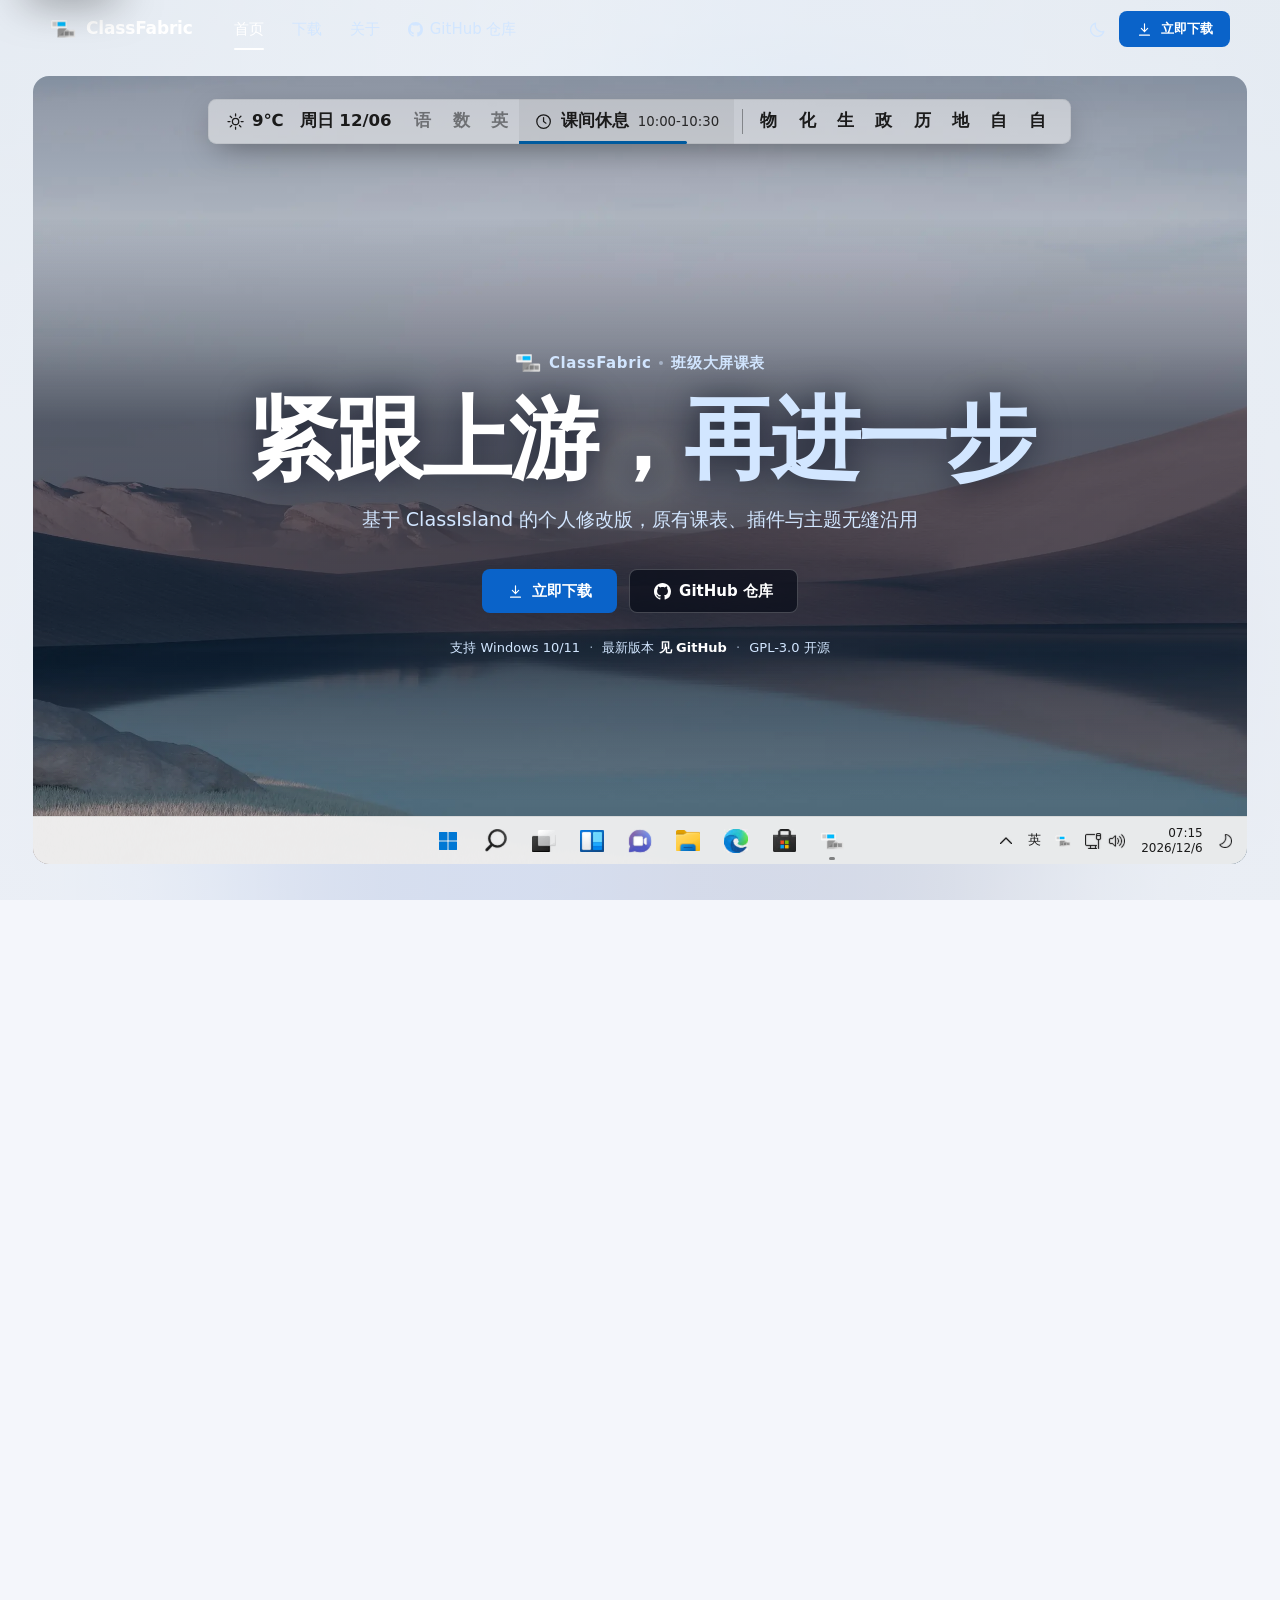
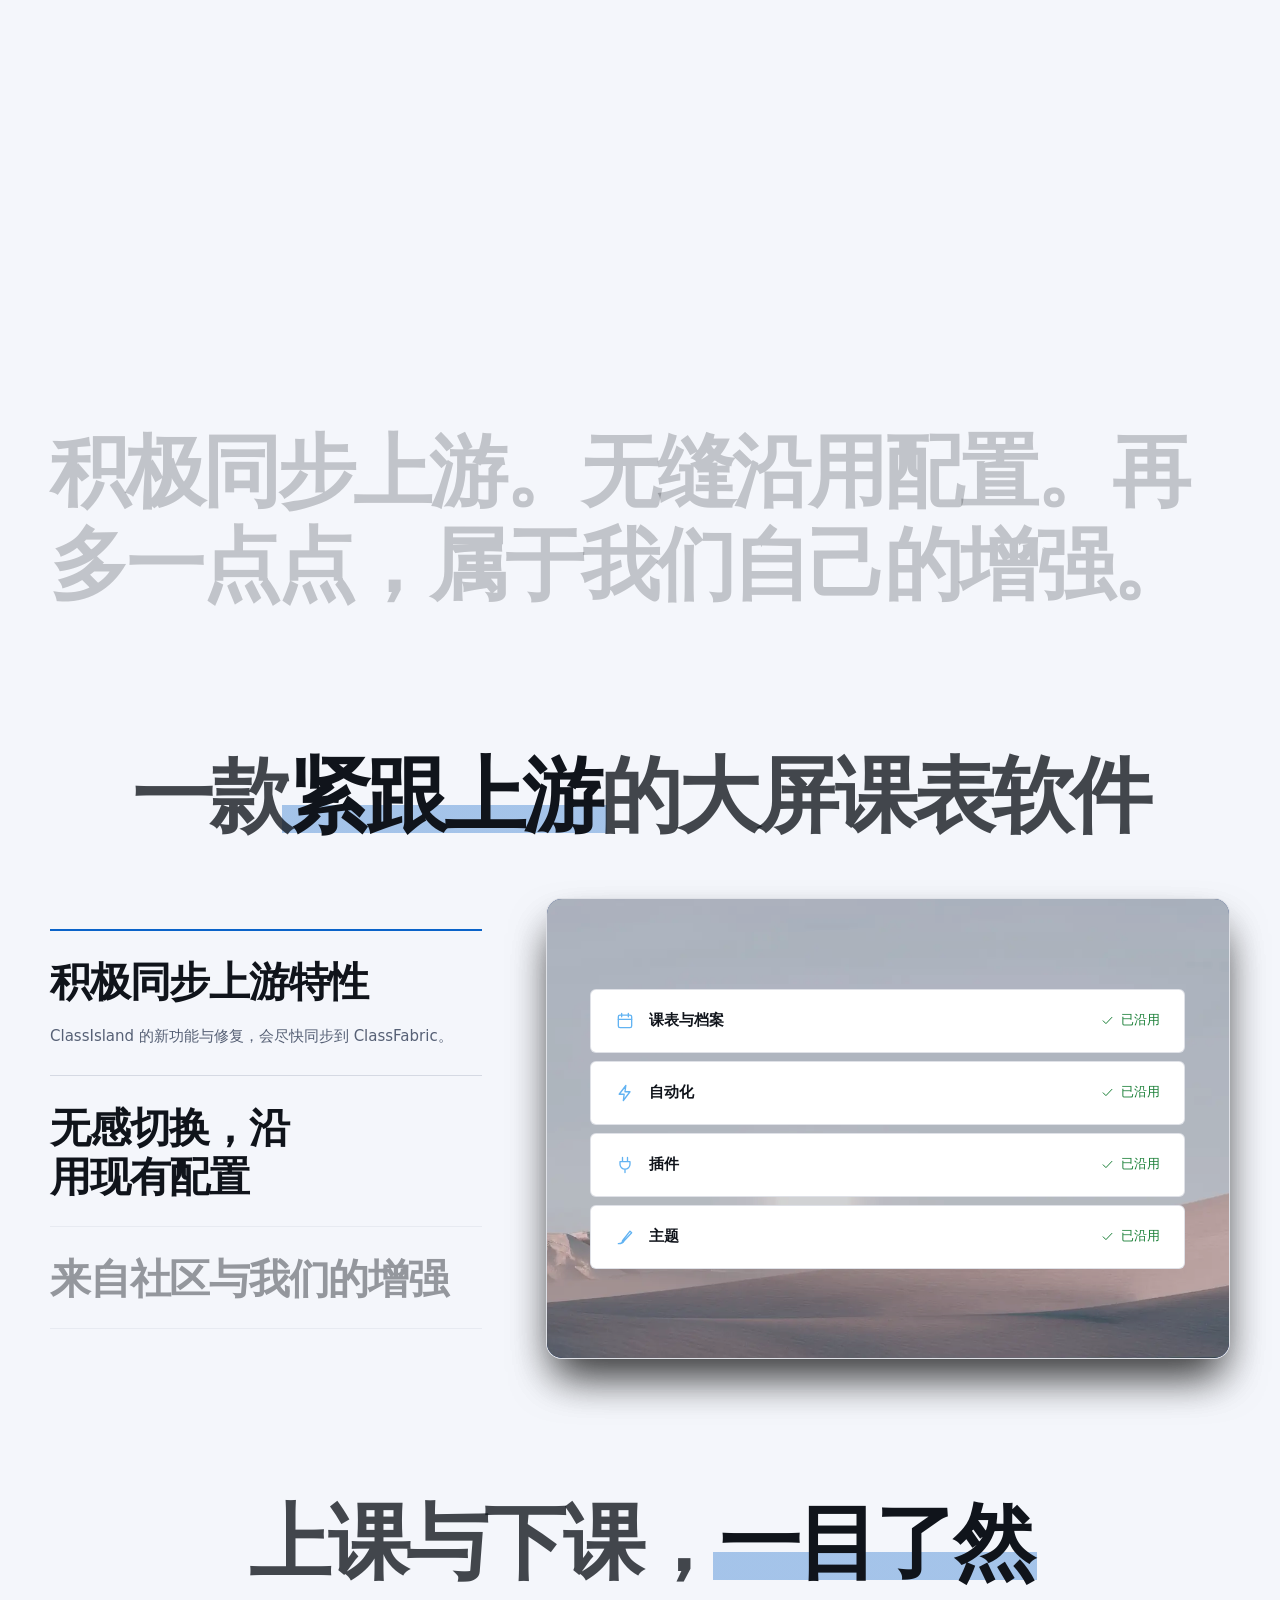
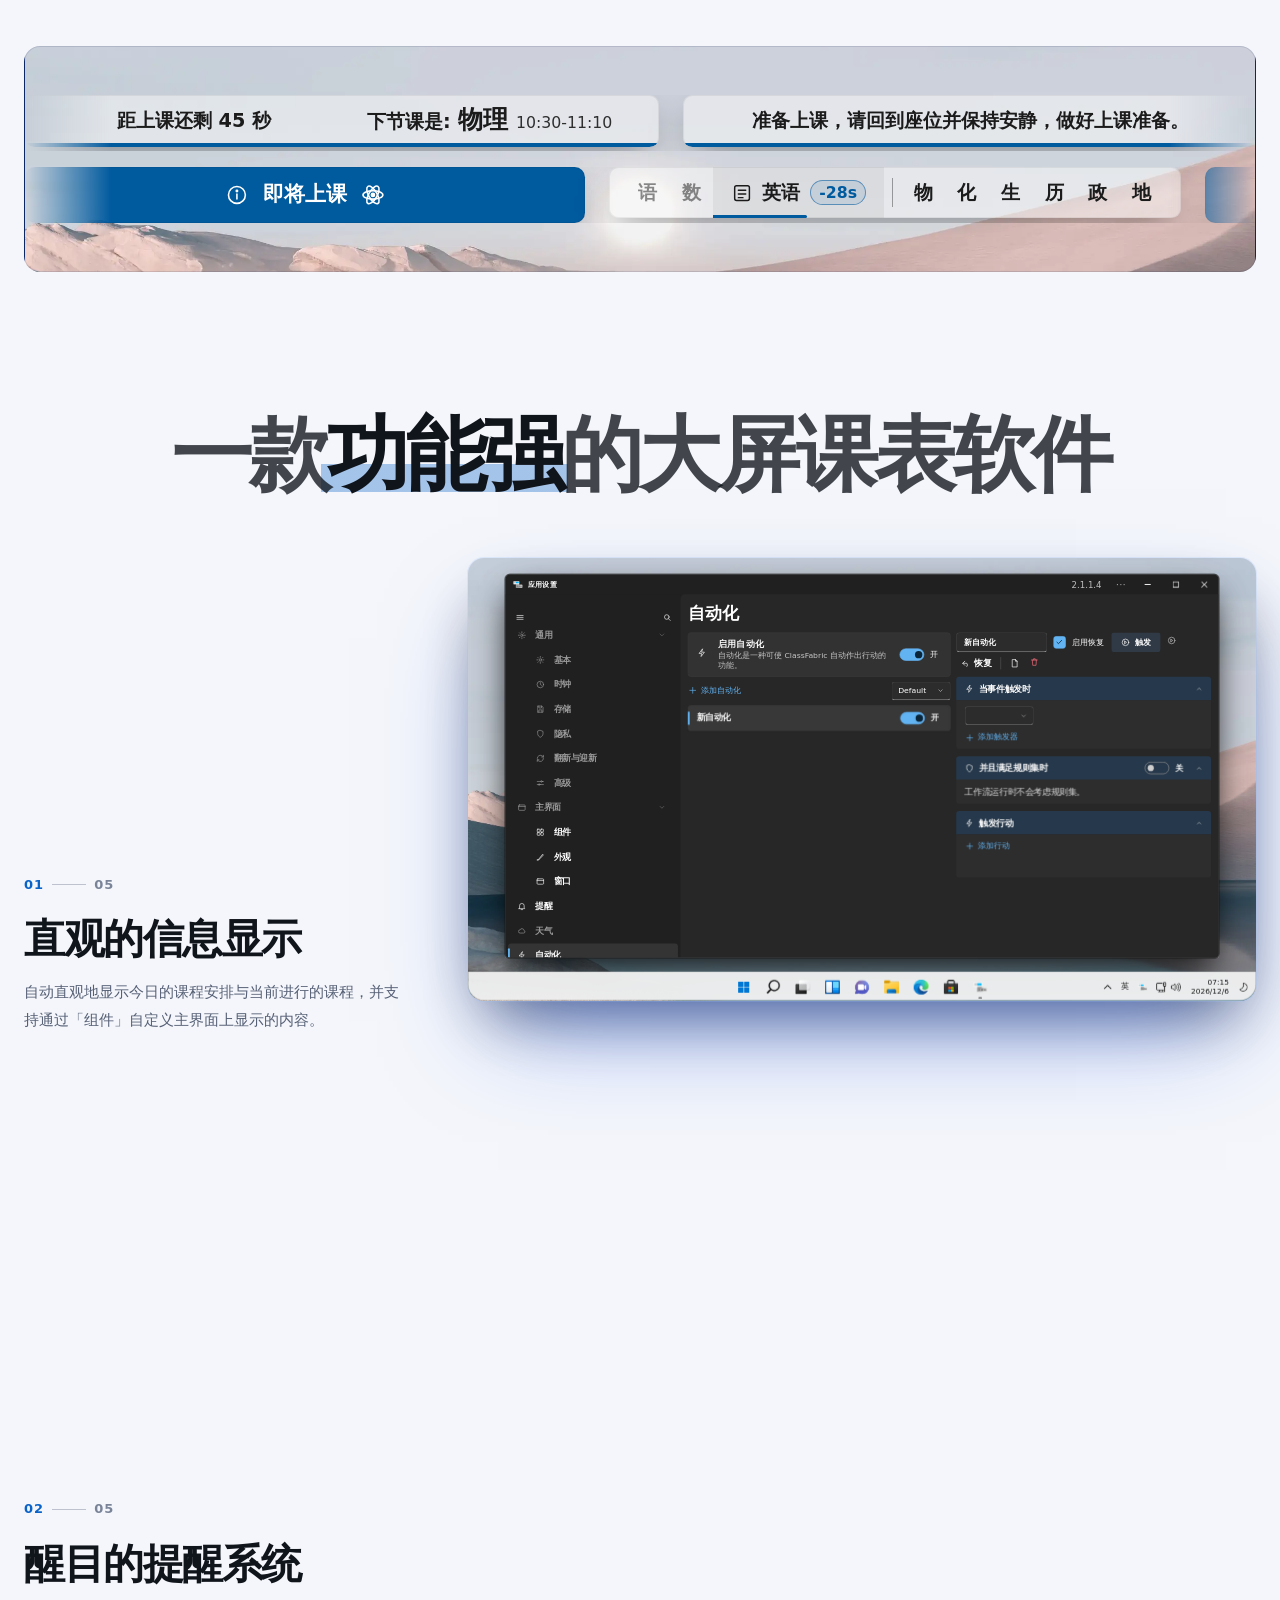
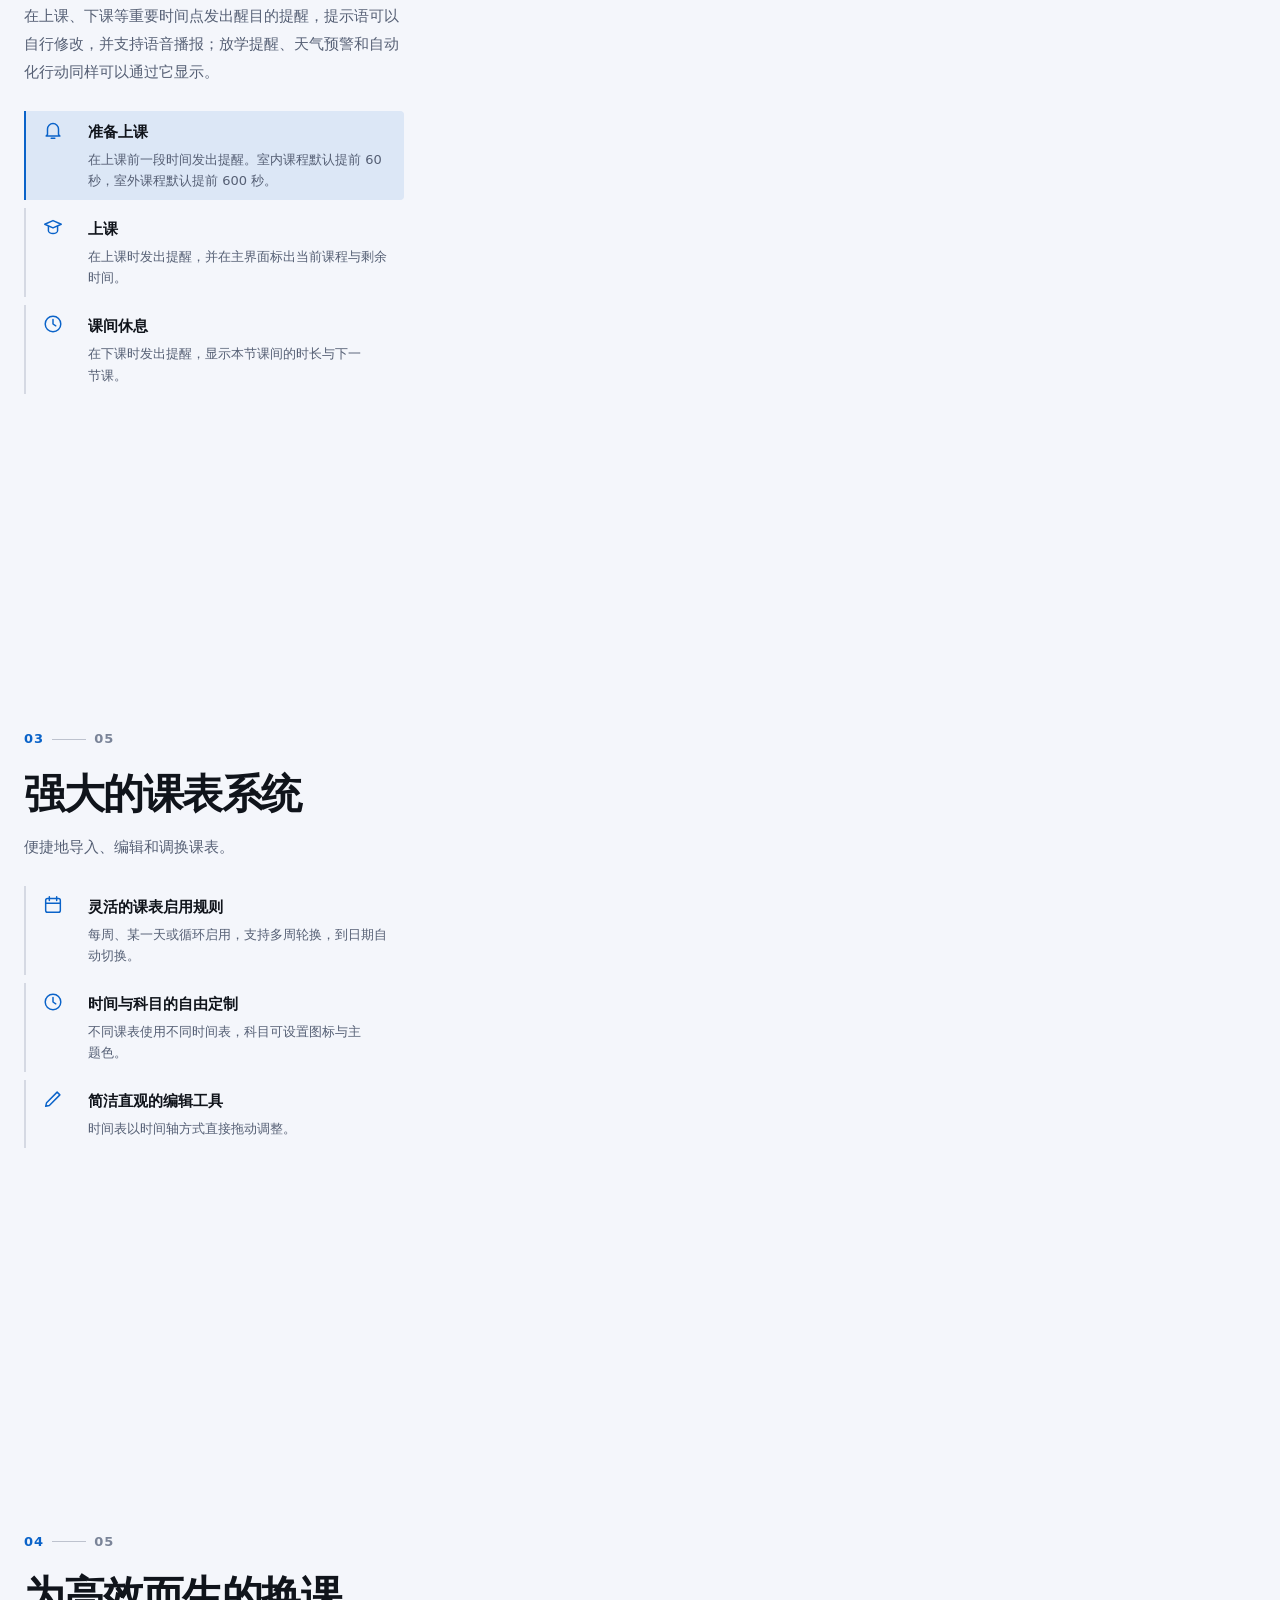
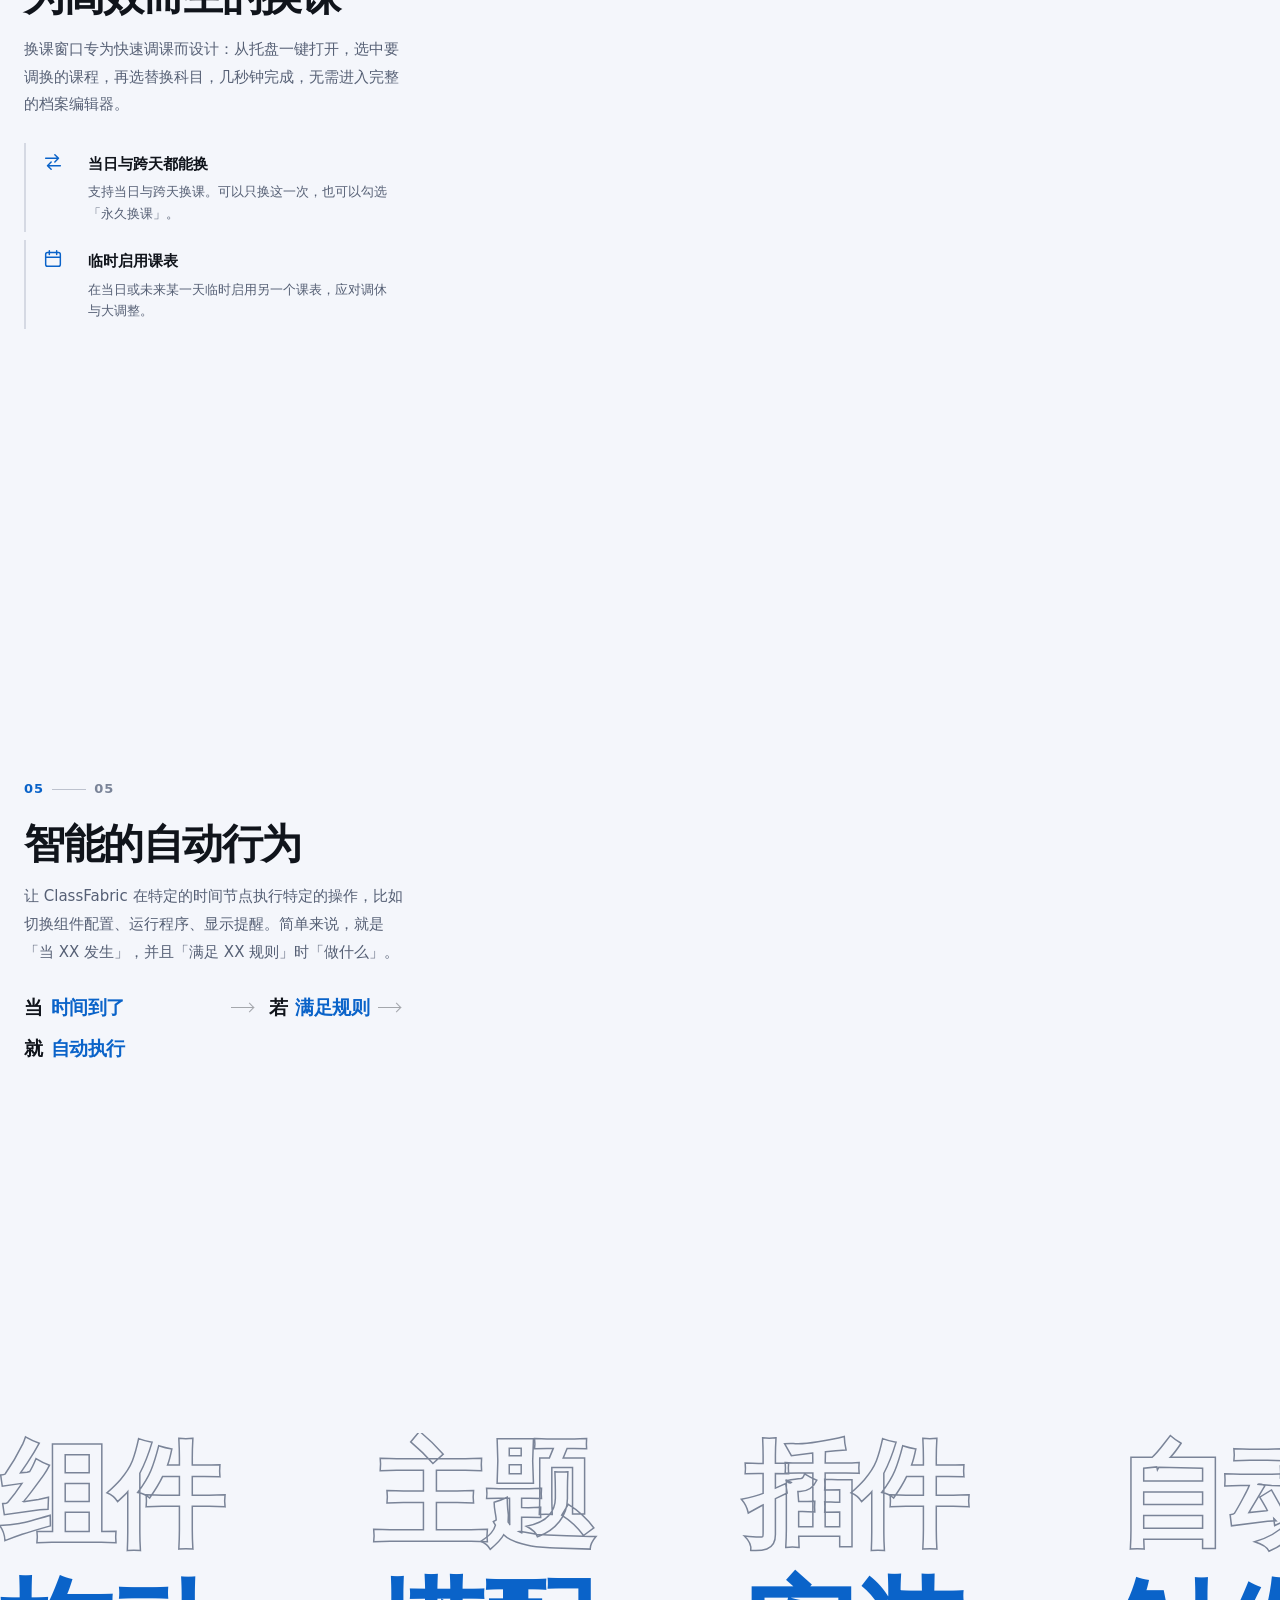
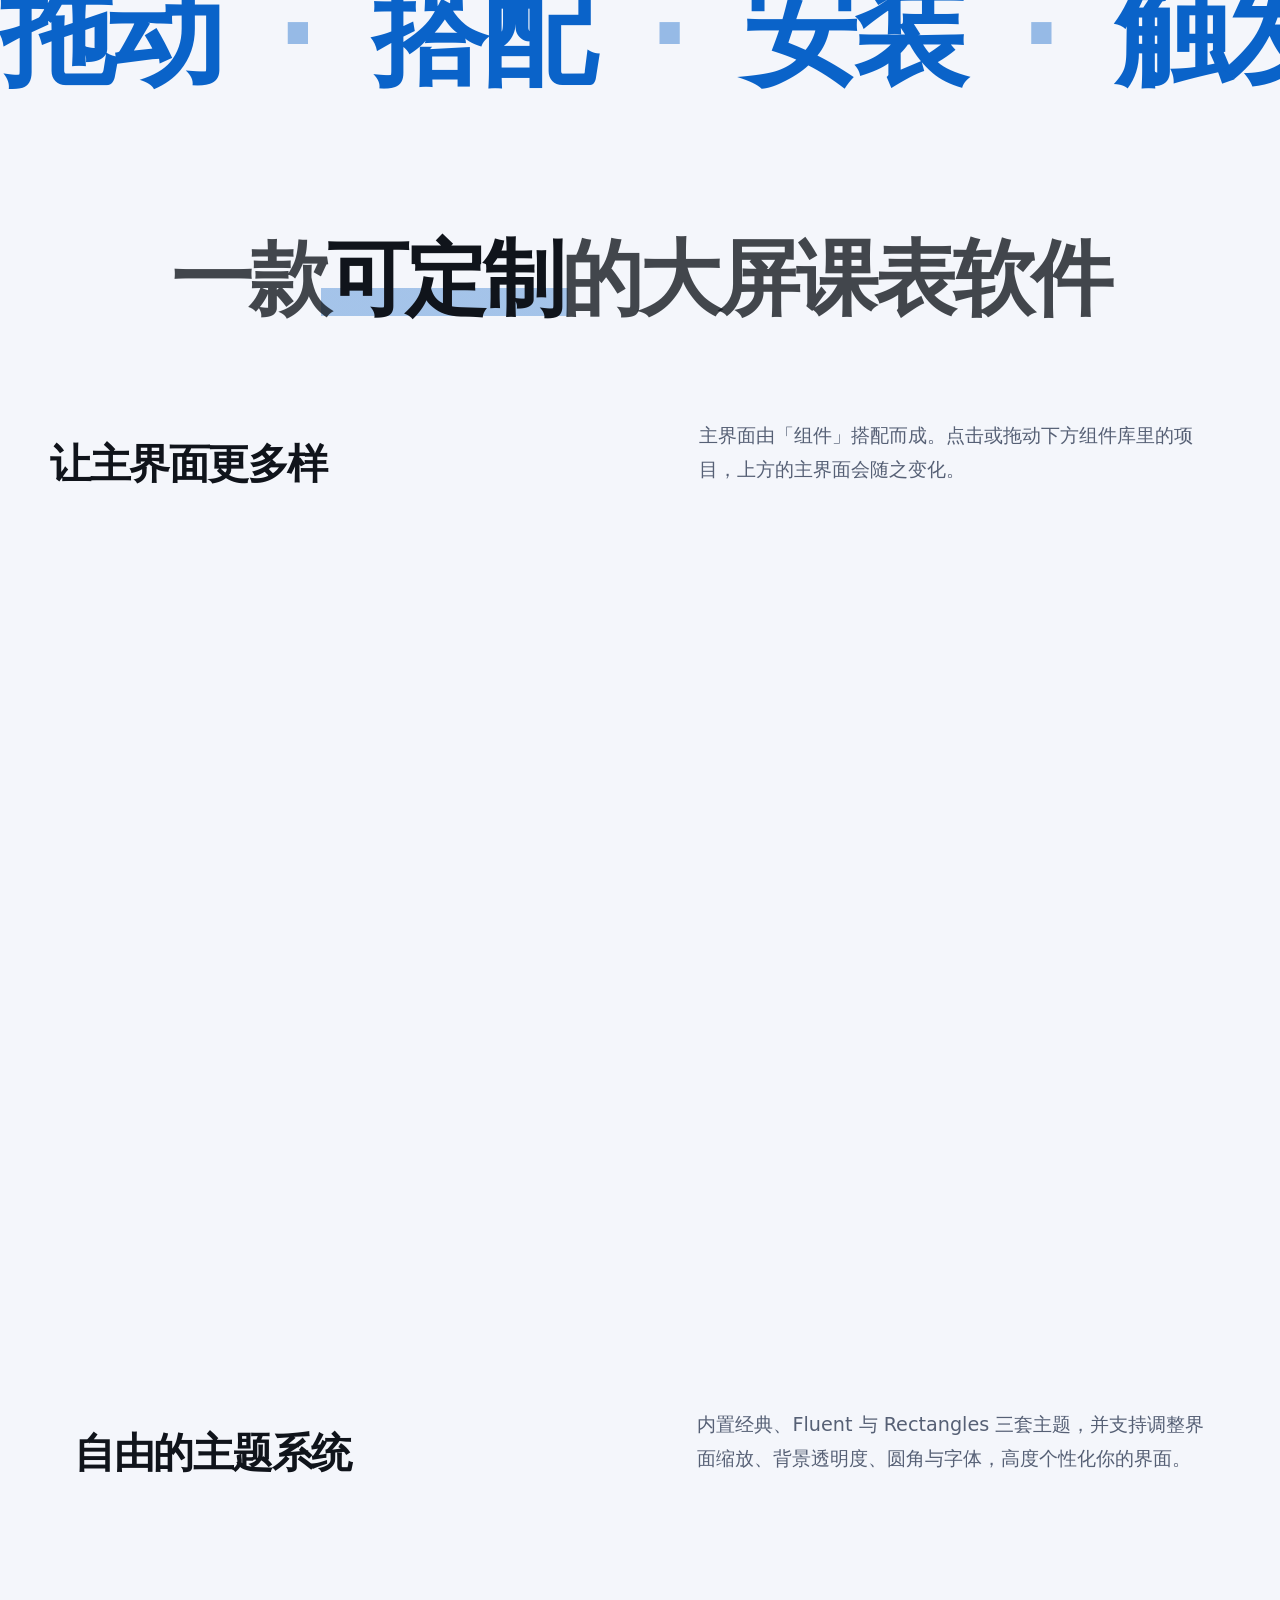
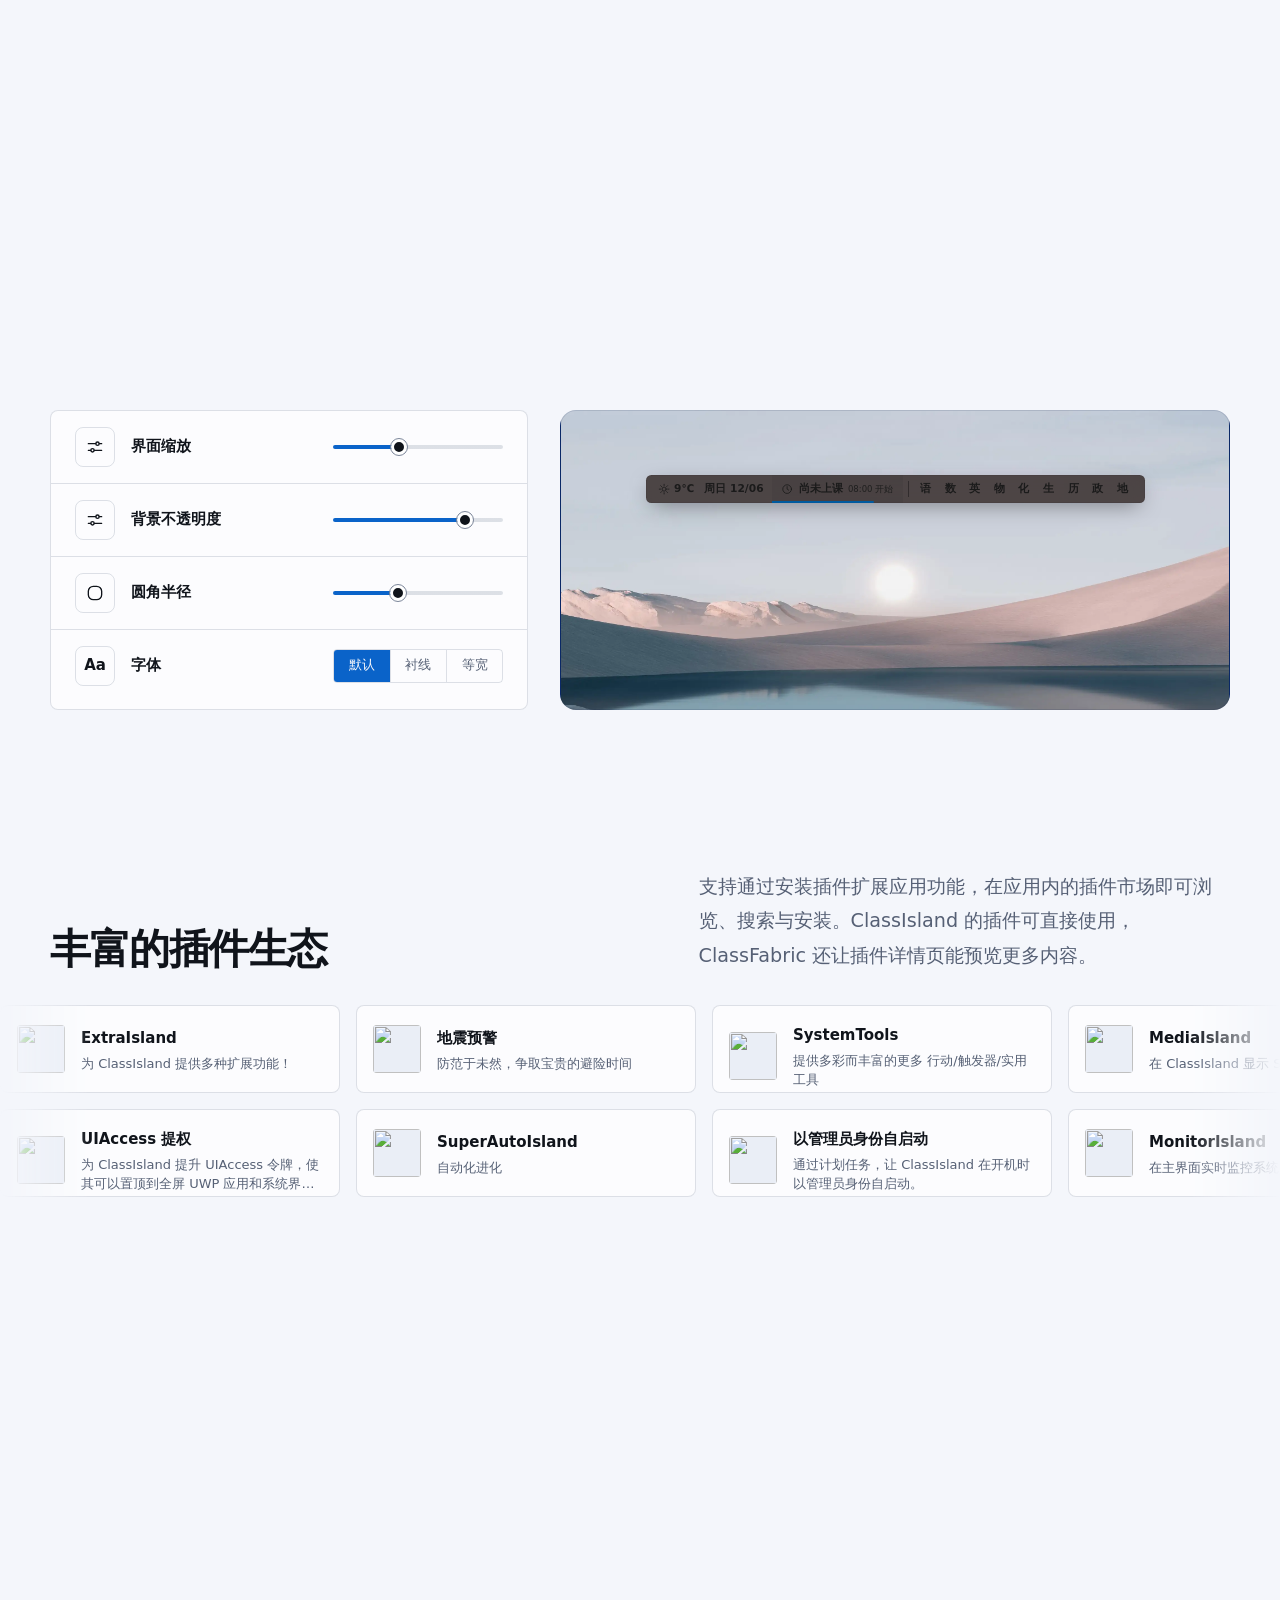
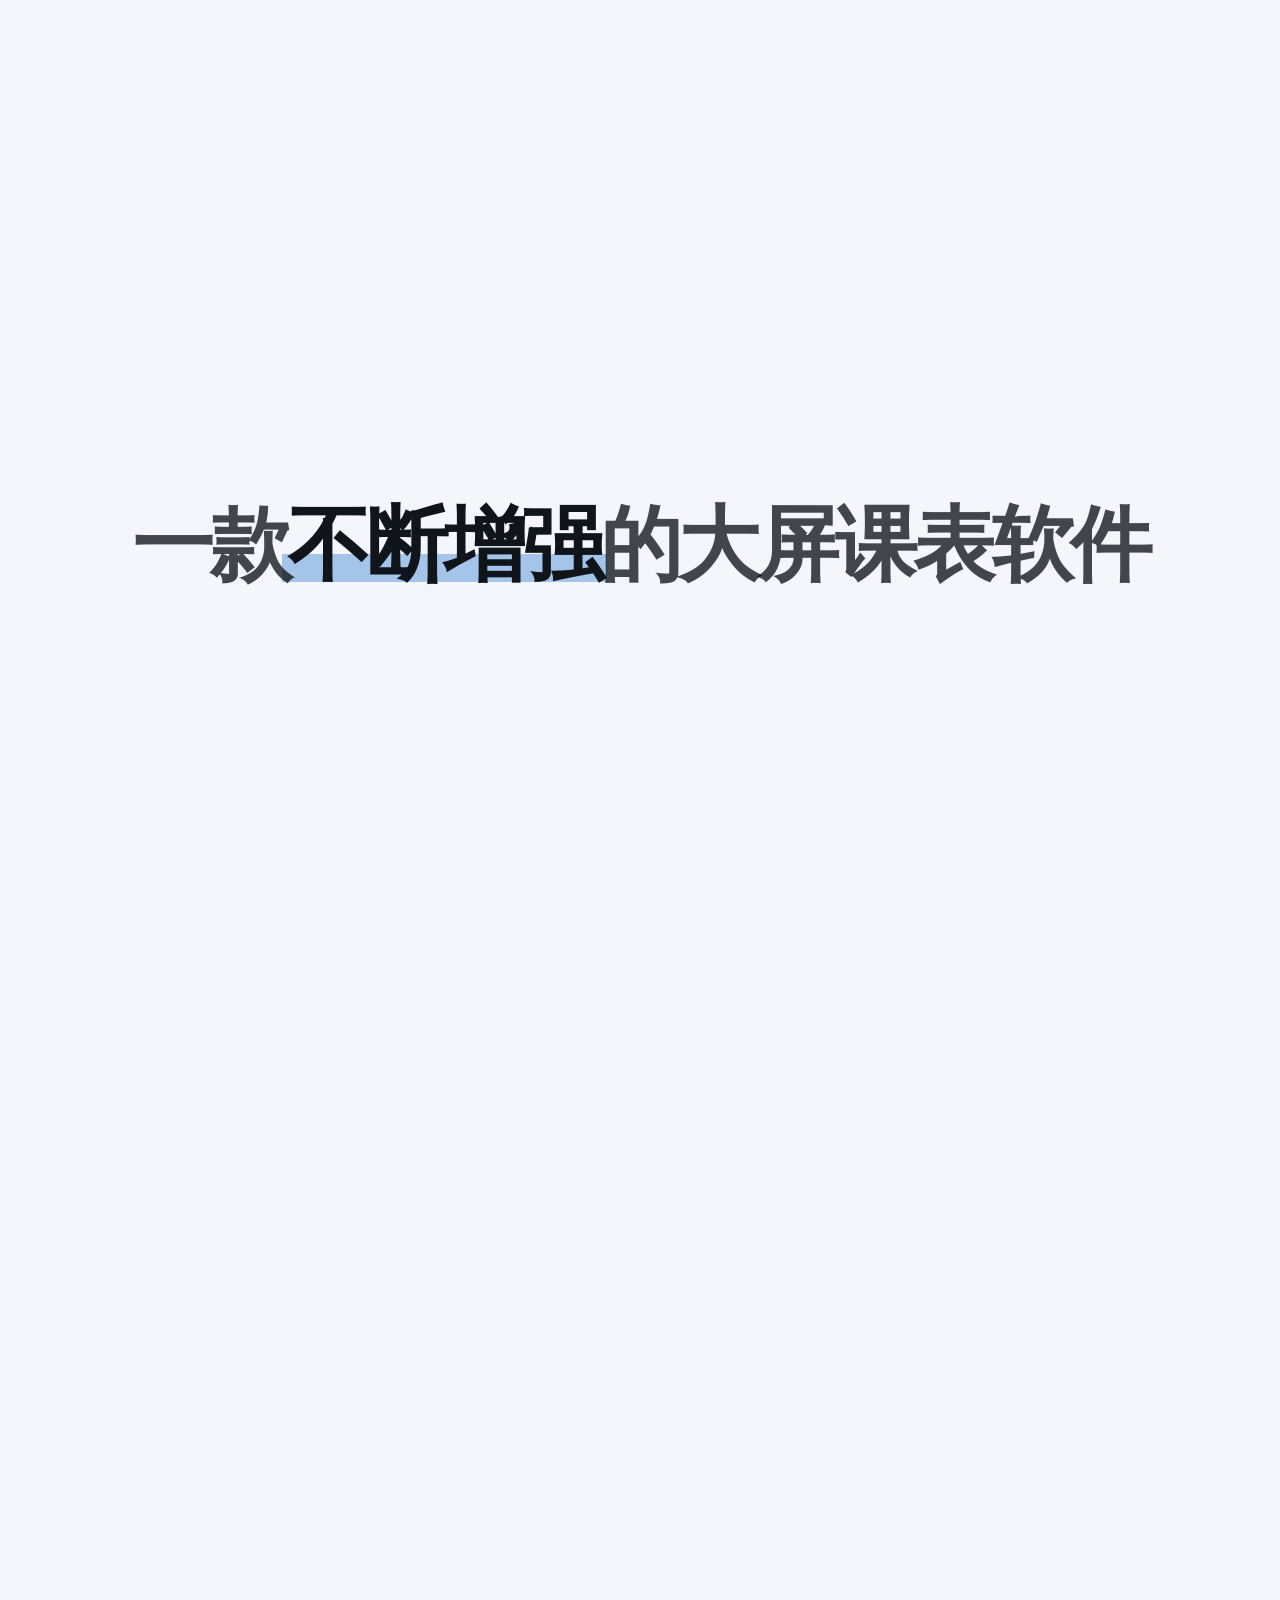
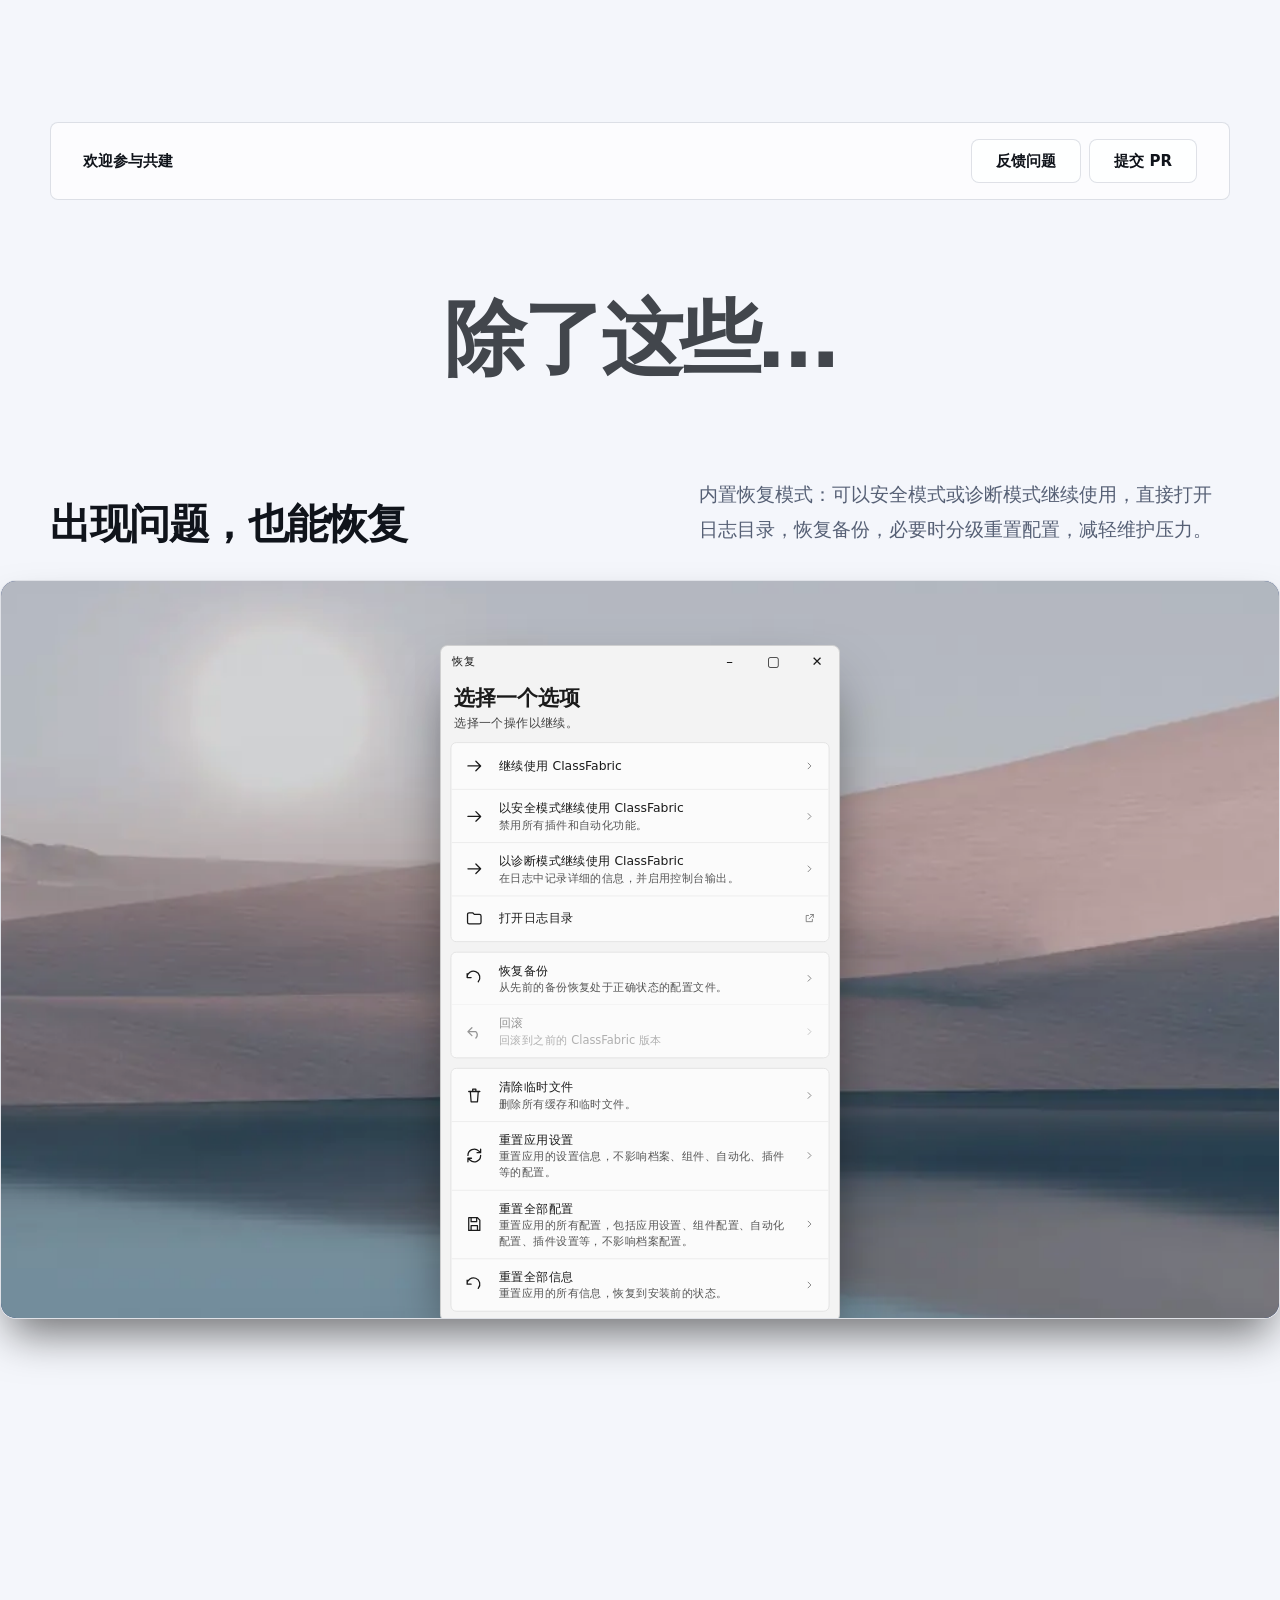
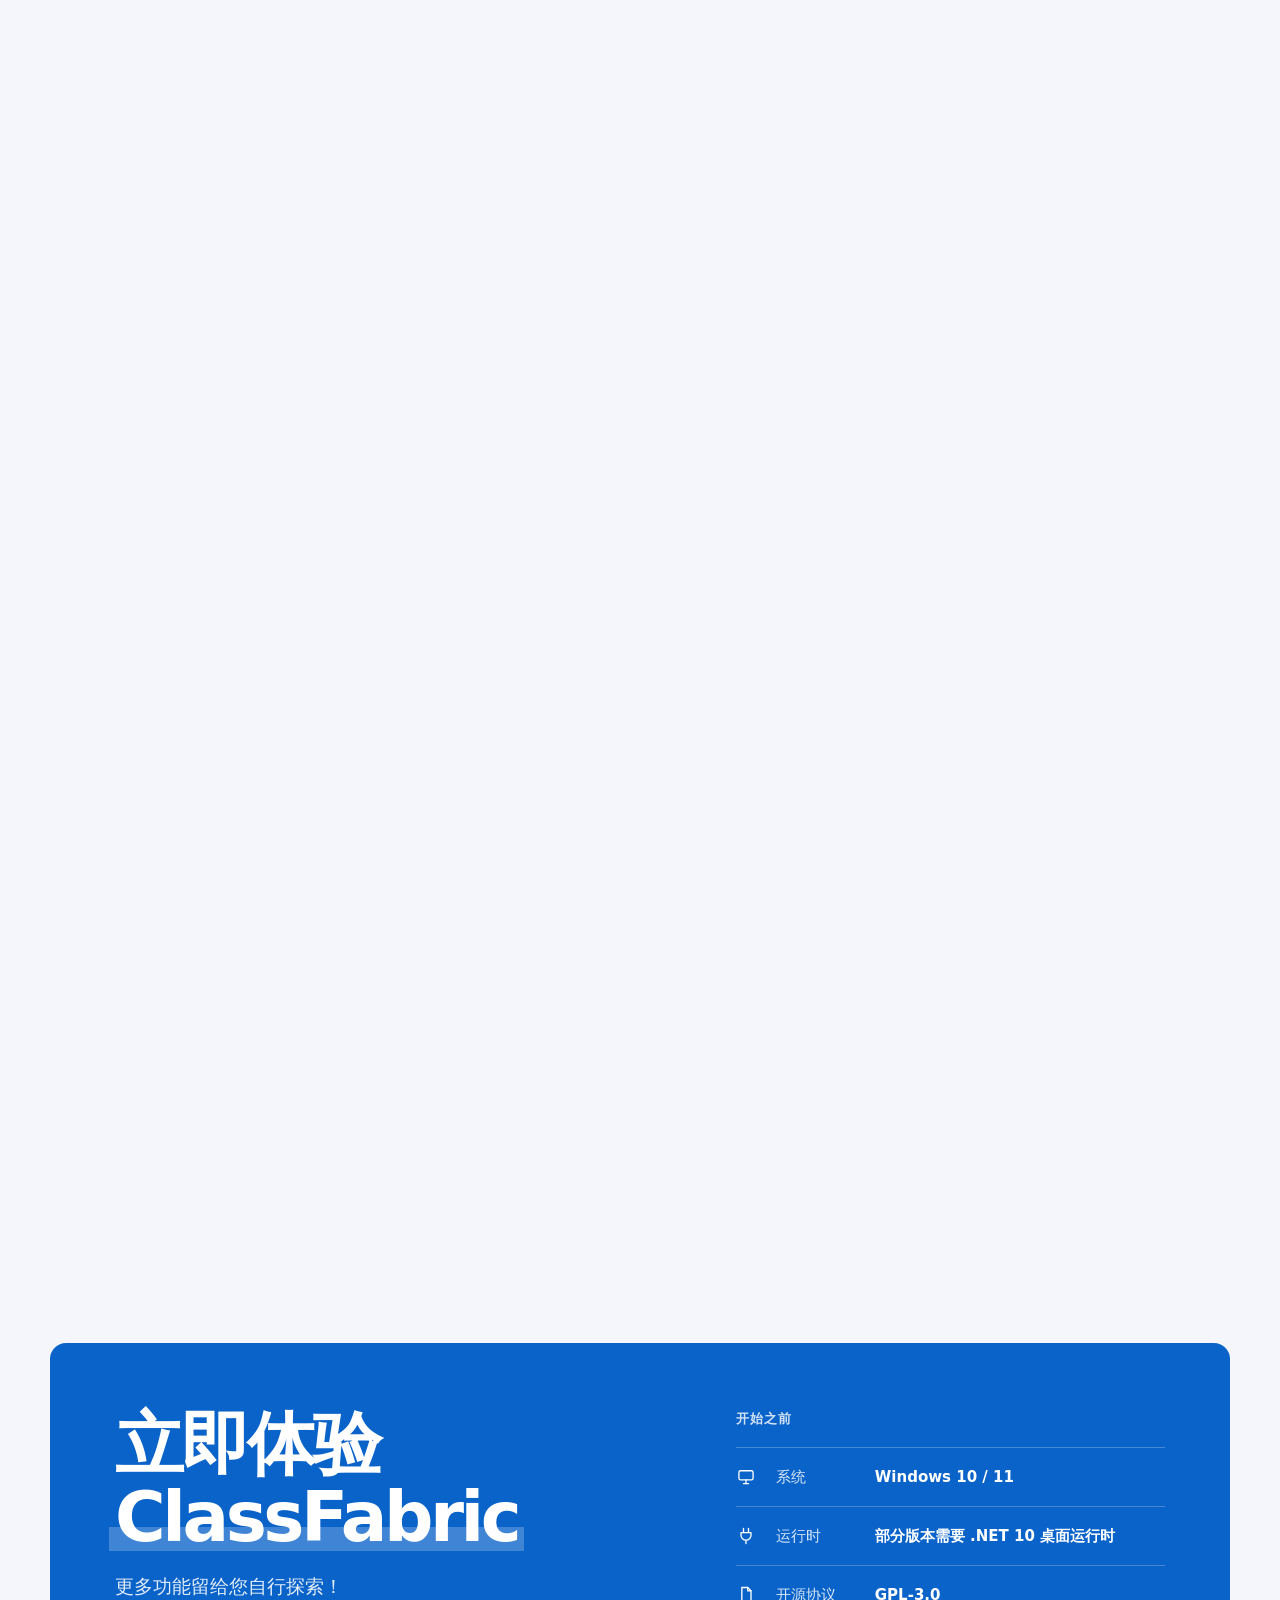
==== commit fd90c2c1: "V1.0.9：原生手风琴 FAQ（弹簧缓动）、关于页文案、下载图标动效、404 署名版式 - FAQ 改用原生 details + ::details-content，新增 --ease-spring" ====
--- a/index.html
+++ b/index.html
@@ -34,15 +34,15 @@
 <meta name="color-scheme" content="dark light">
 <script>document.documentElement.classList.add("js");try{var t=localStorage.getItem("cf_theme");if(t!=="light"&&t!=="dark")t=matchMedia("(prefers-color-scheme: light)").matches?"light":"dark";document.documentElement.dataset.theme=t}catch(e){}</script>
 <script>window.cfWpPre=1;(function () { var W = { lake: 'd', pine: 'dt', dune: 'd', dawn: 't', ember: 'tn', bloom: 'n' }; var L = { lake: 1, pine: 1, dawn: 1, dune: 1 }; var d = document.documentElement, h = new Date().getHours(); var ph = h >= 7 && h < 17 ? 'd' : (h >= 5 && h < 7) || (h >= 17 && h < 19) ? 't' : 'n'; var last = ''; try { last = localStorage.getItem('cf_wp') || ''; } catch (e) { } var mode = Math.random() < .5 ? 'time' : 'random'; var pool = Object.keys(W).filter(function (x) { return mode === 'random' || W[x].indexOf(ph) > -1; }); var q = pool.filter(function (x) { return x !== last; }); if (!q.length) q = pool; var k = q[Math.floor(Math.random() * q.length)]; try { localStorage.setItem('cf_wp', k); } catch (e) { } var big = '/assets/img/wp/' + k + (window.cfWpS ? '' : '-l') + '.webp'; d.style.setProperty('--wp', 'url(/assets/img/wp/' + k + '.webp)'); d.style.setProperty('--wpl', 'url(' + big + ')'); d.dataset.wp = k; d.dataset.wpi = L[k] ? 'light' : 'dark'; d.dataset.wpm = mode; d.dataset.wpt = ph; window.cfWp = { key: k, mode: mode, phase: ph }; if (window.cfWpPre) { var l = document.createElement('link'); l.rel = 'preload'; l.as = 'image'; l.type = 'image/webp'; l.href = window.cfWpPre === 2 ? '/assets/img/wp/' + k + '.webp' : big; l.setAttribute('fetchpriority', 'high'); document.head.appendChild(l); } })();</script>
-<link rel="stylesheet" href="/assets/css/site.css?v=fb7d06c">
-<link rel="stylesheet" href="/assets/css/tokens.css?v=fb7d06c">
-<link rel="stylesheet" href="/assets/css/materials.css?v=fb7d06c">
-<link rel="stylesheet" href="/assets/css/nav.css?v=fb7d06c">
-<link rel="stylesheet" href="/assets/css/base.css?v=fb7d06c">
+<link rel="stylesheet" href="/assets/css/site.css?v=475073b">
+<link rel="stylesheet" href="/assets/css/tokens.css?v=475073b">
+<link rel="stylesheet" href="/assets/css/materials.css?v=475073b">
+<link rel="stylesheet" href="/assets/css/nav.css?v=475073b">
+<link rel="stylesheet" href="/assets/css/base.css?v=475073b">
 <script type="application/ld+json">{"@context":"https://schema.org","@graph":[{"@type":"Organization","@id":"https://cf.ansoukin.top/#org","name":"ClassFabric","url":"https://cf.ansoukin.top/","logo":{"@type":"ImageObject","url":"https://cf.ansoukin.top/assets/img/icon-192.png","width":192,"height":192},"sameAs":["https://github.com/Ansoukin/ClassFabric"]},{"@type":"WebSite","@id":"https://cf.ansoukin.top/#website","url":"https://cf.ansoukin.top/","name":"ClassFabric","alternateName":["ClassFabric 官网","ClassIsland 个人修改版"],"inLanguage":"zh-CN","publisher":{"@id":"https://cf.ansoukin.top/#org"}},{"@type":"SoftwareApplication","@id":"https://cf.ansoukin.top/#app","name":"ClassFabric","alternateName":"ClassIsland 个人修改版","applicationCategory":"EducationalApplication","operatingSystem":"Windows 10, Windows 11","description":"ClassIsland 的个人修改版班级大屏课表，紧跟上游更新，原有课表、插件与主题可直接沿用。","url":"https://cf.ansoukin.top/","downloadUrl":"https://cf.ansoukin.top/download.html","installUrl":"https://cf.ansoukin.top/download.html","license":"https://www.gnu.org/licenses/gpl-3.0.html","isBasedOn":{"@type":"SoftwareApplication","name":"ClassIsland","url":"https://classisland.tech"},"image":"https://cf.ansoukin.top/assets/img/og.jpg","featureList":["课表编辑与调课","自动化行为","插件生态","主题与主界面自定义","更多天气源","多语言（实验中）"],"offers":{"@type":"Offer","price":"0","priceCurrency":"CNY"},"publisher":{"@id":"https://cf.ansoukin.top/#org"}},{"@type":"SiteNavigationElement","@id":"https://cf.ansoukin.top/#nav-0","name":"首页","description":"ClassFabric 首页：紧跟上游的 ClassIsland 班级大屏课表","url":"https://cf.ansoukin.top/"},{"@type":"SiteNavigationElement","@id":"https://cf.ansoukin.top/#nav-1","name":"下载","description":"下载 ClassFabric Windows 版","url":"https://cf.ansoukin.top/download.html"},{"@type":"SiteNavigationElement","@id":"https://cf.ansoukin.top/#nav-2","name":"关于","description":"了解 ClassFabric 与 ClassIsland 的关系、已完成与计划中的功能","url":"https://cf.ansoukin.top/about.html"},{"@type":"WebPage","@id":"https://cf.ansoukin.top/#page","url":"https://cf.ansoukin.top/","name":"ClassFabric — 紧跟上游的 ClassIsland 班级大屏课表","description":"ClassFabric 是基于 ClassIsland 的个人修改版班级大屏课表：积极同步上游特性，原有课表、自动化、插件与主题无缝沿用，并加入更多天气源、多语言等改进。","inLanguage":"zh-CN","isPartOf":{"@id":"https://cf.ansoukin.top/#website"},"primaryImageOfPage":{"@type":"ImageObject","url":"https://cf.ansoukin.top/assets/img/og.jpg","width":1200,"height":630},"about":{"@id":"https://cf.ansoukin.top/#app"}}]}</script>
-<link rel="stylesheet" href="/assets/css/home2.css?v=fb7d06c">
-<link rel="stylesheet" href="/assets/css/bento.css?v=fb7d06c">
-<link rel="stylesheet" href="/assets/css/display.css?v=fb7d06c">
+<link rel="stylesheet" href="/assets/css/home2.css?v=475073b">
+<link rel="stylesheet" href="/assets/css/bento.css?v=475073b">
+<link rel="stylesheet" href="/assets/css/display.css?v=475073b">
 <link rel="preconnect" href="https://api.github.com" crossorigin>
 <link rel="dns-prefetch" href="https://cdn.jsdelivr.net">
 <script type="speculationrules">{"prefetch":[{"source":"list","urls":["/download.html","/about.html"]}]}</script>
@@ -63,16 +63,16 @@
 <section class="sec"><div class="wrap"><h2 class="claim rv">除了这些…</h2></div><div class="wrap n5-sh"><div class="rv"><h3>出现问题，也能恢复</h3></div><div class="rv d1"><p>内置恢复模式：可以安全模式或诊断模式继续使用，直接打开日志目录，恢复备份，必要时分级重置配置，减轻维护压力。</p></div></div><div class="n4-wide crop rv"><div class="panel " style="--wx:70%;--wy:70%;--ws:240%"><div class="wp"></div><div style="position:relative"><div style="display:flex;justify-content:center;padding:5% 0 0"><div class="fitbox " data-dw="420" style="position:relative;width:min(400px,38%);margin-bottom:-4px"><div class="fit" style="width:420px"><div class="rcv" style="--dw:420px"><div class="t">恢复<span class="ctl"><i>–</i><i>▢</i><i>✕</i></span></div><h5 role="presentation">选择一个选项</h5><p class="s">选择一个操作以继续。</p><div class="g1"><div class="o"><svg viewBox="0 0 24 24" aria-hidden="true"><path d="M4 12h16M14 6l6 6-6 6"/></svg><div><b>继续使用 ClassFabric</b></div><svg viewBox="0 0 24 24" class="go" aria-hidden="true"><path d="M9 6l6 6-6 6"/></svg></div><div class="o"><svg viewBox="0 0 24 24" aria-hidden="true"><path d="M4 12h16M14 6l6 6-6 6"/></svg><div><b>以安全模式继续使用 ClassFabric</b><small>禁用所有插件和自动化功能。</small></div><svg viewBox="0 0 24 24" class="go" aria-hidden="true"><path d="M9 6l6 6-6 6"/></svg></div><div class="o"><svg viewBox="0 0 24 24" aria-hidden="true"><path d="M4 12h16M14 6l6 6-6 6"/></svg><div><b>以诊断模式继续使用 ClassFabric</b><small>在日志中记录详细的信息，并启用控制台输出。</small></div><svg viewBox="0 0 24 24" class="go" aria-hidden="true"><path d="M9 6l6 6-6 6"/></svg></div><div class="o"><svg viewBox="0 0 24 24" aria-hidden="true"><path d="M3.5 7a2 2 0 012-2H10l2 2h6.5a2 2 0 012 2v8a2 2 0 01-2 2h-13a2 2 0 01-2-2z"/></svg><div><b>打开日志目录</b></div><svg viewBox="0 0 24 24" class="go" aria-hidden="true"><path d="M14 4h6v6M20 4l-9 9M18 14v5H5V6h5"/></svg></div></div><div class="g1"><div class="o"><svg viewBox="0 0 24 24" aria-hidden="true"><path d="M3 11a8 8 0 1114 5.3M3 6v5h5"/></svg><div><b>恢复备份</b><small>从先前的备份恢复处于正确状态的配置文件。</small></div><svg viewBox="0 0 24 24" class="go" aria-hidden="true"><path d="M9 6l6 6-6 6"/></svg></div><div class="o dis"><svg viewBox="0 0 24 24" aria-hidden="true"><path d="M9 7L4 12l5 5M4 12h10a6 6 0 010 8"/></svg><div><b>回滚</b><small>回滚到之前的 ClassFabric 版本</small></div><svg viewBox="0 0 24 24" class="go" aria-hidden="true"><path d="M9 6l6 6-6 6"/></svg></div></div><div class="g1"><div class="o"><svg viewBox="0 0 24 24" aria-hidden="true"><path d="M5 7h14M10 7V4h4v3M7 7l1 13h8l1-13"/></svg><div><b>清除临时文件</b><small>删除所有缓存和临时文件。</small></div><svg viewBox="0 0 24 24" class="go" aria-hidden="true"><path d="M9 6l6 6-6 6"/></svg></div><div class="o"><svg viewBox="0 0 24 24" aria-hidden="true"><path d="M4 12a8 8 0 0113.5-5.8L20 8.5M20 4v4.5h-4.5M20 12a8 8 0 01-13.5 5.8L4 15.5M4 20v-4.5h4.5"/></svg><div><b>重置应用设置</b><small>重置应用的设置信息，不影响档案、组件、自动化、插件等的配置。</small></div><svg viewBox="0 0 24 24" class="go" aria-hidden="true"><path d="M9 6l6 6-6 6"/></svg></div><div class="o"><svg viewBox="0 0 24 24" aria-hidden="true"><path d="M5 4h11l3 3v13H5z"/><path d="M8 4v5h7V4M8 20v-6h8v6"/></svg><div><b>重置全部配置</b><small>重置应用的所有配置，包括应用设置、组件配置、自动化配置、插件设置等，不影响档案配置。</small></div><svg viewBox="0 0 24 24" class="go" aria-hidden="true"><path d="M9 6l6 6-6 6"/></svg></div><div class="o"><svg viewBox="0 0 24 24" aria-hidden="true"><path d="M3 11a8 8 0 1114 5.3M3 6v5h5"/></svg><div><b>重置全部信息</b><small>重置应用的所有信息，恢复到安装前的状态。</small></div><svg viewBox="0 0 24 24" class="go" aria-hidden="true"><path d="M9 6l6 6-6 6"/></svg></div></div></div></div></div></div></div></div></div></section>
 <section class="sec" id="start"><div class="wrap"><h2 class="claim rv">三步，<span class="g">开始使用</span></h2><ol class="n5-st"><li><span class="n5-sn">第 1 步</span><h4 role="heading" aria-level="3">下载</h4><p>前往下载页，获取适用于 Windows 的最新版本。</p><span class="n5-sc">安装程序 · 免安装压缩包</span></li><li><span class="n5-sn">第 2 步</span><h4 role="heading" aria-level="3">运行</h4><p>按文件类型安装或解压后启动，主界面会出现在屏幕上方。</p><span class="n5-sc">右键托盘图标，打开设置</span></li><li><span class="n5-sn">第 3 步</span><h4 role="heading" aria-level="3">接着用</h4><p>如果之前使用过 ClassIsland，原有的课表、自动化、插件与主题可直接沿用。</p></li></ol></div></section>
 <section class="sec"><div class="wrap"><h2 class="claim rv">与 ClassIsland 的关系</h2><div class="n5-rel"><div class="n5-rl"><p>ClassFabric 是在 ClassIsland 基础上二次开发的个人修改版。我们在保持同步上游最新特性的同时，融入来自个人与社区的修改。</p><p>名字里的 Fabric，取自 Minecraft 社区知名的模组加载器 Fabric，寓意将社区与个人的功能连接起来；正如 ClassIsland 的 Island，来自 iOS 的灵动岛。</p><a class="n5-ln" href="/about.html">了解更多<svg viewBox="0 0 24 24" aria-hidden="true"><path d="M5 12h14M13 6l6 6-6 6"/></svg></a></div><dl class="n5-fit"><div><dt>适合你，如果……</dt><dd>你想在 ClassIsland 生态上保持现有内容，又希望及时体验上游的新功能；或者想要开箱即用，装完就能用上上游、社区与我们开发的各类新功能。</dd></div><div><dt>可能不适合，如果……</dt><dd>你希望环境长期保持不变，或所在场合对稳定性有极高要求。ClassFabric 会积极同步上游的更改。</dd></div></dl></div></div></section>
-<section class="sec" id="faqs"><div class="wrap"><h2 class="claim rv">常见问题</h2><div class="faq faqhome rv"><div class="acc" data-acc><div class="acc-i"><h3><button type="button" id="fqb0" aria-expanded="false" aria-controls="fqp0"><span>原来的课表、插件和主题还能用吗？</span><svg viewBox="0 0 24 24" aria-hidden="true"><path d="M6 9l6 6 6-6"/></svg></button></h3><div class="acc-p" id="fqp0" role="region" aria-labelledby="fqb0"><div><p>可以。ClassFabric 的底层代码与上游保持一致，安装后原有的课表、自动化、插件与主题可直接沿用。</p></div></div></div><div class="acc-i"><h3><button type="button" id="fqb1" aria-expanded="false" aria-controls="fqp1"><span>支持 Linux 和 macOS 吗？</span><svg viewBox="0 0 24 24" aria-hidden="true"><path d="M6 9l6 6 6-6"/></svg></button></h3><div class="acc-p" id="fqp1" role="region" aria-labelledby="fqb1"><div><p>目前仅提供 Windows 版本。代码中保留了相关支持，但我们暂无测试环境与精力维护，因此暂不提供官方构建。</p></div></div></div><div class="acc-i"><h3><button type="button" id="fqb2" aria-expanded="false" aria-controls="fqp2"><span>有交流群吗？</span><svg viewBox="0 0 24 24" aria-hidden="true"><path d="M6 9l6 6 6-6"/></svg></button></h3><div class="acc-p" id="fqp2" role="region" aria-labelledby="fqb2"><div><p>暂时没有。ClassIsland 现有的 QQ 频道与群属于上游项目，ClassFabric 的问题请直接在 GitHub 提交 Issue。</p></div></div></div><div class="acc-i"><h3><button type="button" id="fqb3" aria-expanded="false" aria-controls="fqp3"><span>软件出现问题怎么办？</span><svg viewBox="0 0 24 24" aria-hidden="true"><path d="M6 9l6 6 6-6"/></svg></button></h3><div class="acc-p" id="fqp3" role="region" aria-labelledby="fqb3"><div><p>可以先尝试内置的恢复模式：以安全模式启动、查看日志、恢复备份，必要时重置配置。仍无法解决，请在 GitHub 提交 Issue 并附上诊断信息。</p></div></div></div><div class="acc-i"><h3><button type="button" id="fqb4" aria-expanded="false" aria-controls="fqp4"><span>和 ClassIsland 是什么关系？</span><svg viewBox="0 0 24 24" aria-hidden="true"><path d="M6 9l6 6 6-6"/></svg></button></h3><div class="acc-p" id="fqp4" role="region" aria-labelledby="fqb4"><div><p>ClassFabric 建立在 ClassIsland 之上，并持续同步上游，没有上游就没有它。可以把它看作一个「更早体验新功能，并带有额外改进」的选择。</p></div></div></div><div class="acc-i"><h3><button type="button" id="fqb5" aria-expanded="false" aria-controls="fqp5"><span>开源协议是什么？</span><svg viewBox="0 0 24 24" aria-hidden="true"><path d="M6 9l6 6 6-6"/></svg></button></h3><div class="acc-p" id="fqp5" role="region" aria-labelledby="fqb5"><div><p>GPL-3.0，与上游一致。ClassIsland 的版权归 HelloWRC，ClassFabric 的改动版权归各自贡献者。</p></div></div></div></div></div></div></section>
+<section class="sec" id="faqs"><div class="wrap"><h2 class="claim rv">常见问题</h2><div class="faq faqhome rv"><div class="acc"><details class="acc-i" open><summary><span>原来的课表、插件和主题还能用吗？</span><svg viewBox="0 0 24 24" aria-hidden="true"><path d="M6 9l6 6 6-6"/></svg></summary><div class="acc-p"><p>可以。ClassFabric 的底层代码与上游保持一致，安装后原有的课表、自动化、插件与主题可直接沿用。</p></div></details><details class="acc-i"><summary><span>支持 Linux 和 macOS 吗？</span><svg viewBox="0 0 24 24" aria-hidden="true"><path d="M6 9l6 6 6-6"/></svg></summary><div class="acc-p"><p>目前仅提供 Windows 版本。代码中保留了相关支持，但我们暂无测试环境与精力维护，因此暂不提供官方构建。</p></div></details><details class="acc-i"><summary><span>有交流群吗？</span><svg viewBox="0 0 24 24" aria-hidden="true"><path d="M6 9l6 6 6-6"/></svg></summary><div class="acc-p"><p>暂时没有。ClassIsland 现有的 QQ 频道与群属于上游项目，ClassFabric 的问题请直接在 GitHub 提交 Issue。</p></div></details><details class="acc-i"><summary><span>软件出现问题怎么办？</span><svg viewBox="0 0 24 24" aria-hidden="true"><path d="M6 9l6 6 6-6"/></svg></summary><div class="acc-p"><p>可以先尝试内置的恢复模式：以安全模式启动、查看日志、恢复备份，必要时重置配置。仍无法解决，请在 GitHub 提交 Issue 并附上诊断信息。</p></div></details><details class="acc-i"><summary><span>和 ClassIsland 是什么关系？</span><svg viewBox="0 0 24 24" aria-hidden="true"><path d="M6 9l6 6 6-6"/></svg></summary><div class="acc-p"><p>ClassFabric 建立在 ClassIsland 之上，并持续同步上游，没有上游就没有它。可以把它看作一个「更早体验新功能，并带有额外改进」的选择。</p></div></details><details class="acc-i"><summary><span>开源协议是什么？</span><svg viewBox="0 0 24 24" aria-hidden="true"><path d="M6 9l6 6 6-6"/></svg></summary><div class="acc-p"><p>GPL-3.0，与上游一致。ClassIsland 的版权归 HelloWRC，ClassFabric 的改动版权归各自贡献者。</p></div></details></div></div></div></section>
 <section class="n5-fin"><div class="wrap"><div class="n5-fc rv"><div class="n5-fl"><img src="/assets/img/icon-180.png" alt="" width="72" height="72"><h2>立即体验<br><span class="g">ClassFabric</span></h2><p>更多功能留给您自行探索！</p><div class="cta"><a class="btn blue" href="/download.html"><svg viewBox="0 0 24 24" aria-hidden="true"><path d="M12 4v11m0 0l-4.5-4.5M12 15l4.5-4.5M5 20h14"/></svg>立即下载</a><a class="btn glass" href="/about.html">了解更多</a></div></div><div class="n5-fr"><h3>开始之前</h3><ul><li><svg viewBox="0 0 24 24" aria-hidden="true"><rect x="3.5" y="4.5" width="17" height="11" rx="2"/><path d="M9 20h6M12 15.5V20"/></svg><span>系统</span><b>Windows 10 / 11</b></li><li><svg viewBox="0 0 24 24" aria-hidden="true"><path d="M9 3v5M15 3v5M6 8h12v3a6 6 0 01-12 0zM12 17v4"/></svg><span>运行时</span><b>部分版本需要 .NET 10 桌面运行时</b></li><li><svg viewBox="0 0 24 24" aria-hidden="true"><path d="M7 3h7l4 4v14H7z"/><path d="M14 3v4h4"/></svg><span>开源协议</span><b>GPL-3.0</b></li><li><svg viewBox="0 0 24 24" aria-hidden="true"><path d="M4 12a8 8 0 0113.5-5.8L20 8.5M20 4v4.5h-4.5M20 12a8 8 0 01-13.5 5.8L4 15.5M4 20v-4.5h4.5"/></svg><span>最新版本</span><b><b data-ver class="sk"></b></b></li></ul></div></div></div></section>
 </main>
-<template id="tpl-settings"><div class="w sapp"><div class="wt"><img class="ico" src="/assets/img/icon-32.png" alt="">应用设置<span class="ver">2.1.1.4</span><span class="ctl" style="margin-left:0"><i><svg viewBox="0 0 10 10"><path d="M0 5h10"/></svg></i><i><svg viewBox="0 0 10 10"><rect x=".5" y=".5" width="9" height="9"/></svg></i><i class="x"><svg viewBox="0 0 10 10"><path d="M0 0l10 10M10 0L0 10"/></svg></i></span></div><div class="wb"><nav class="nv"><div class="nvtop"><svg viewBox="0 0 24 24"><path d="M4 7h16M4 12h16M4 17h16"/></svg><svg viewBox="0 0 24 24" aria-hidden="true"><circle cx="11" cy="11" r="6"/><path d="M20 20l-4.5-4.5"/></svg></div><div class="it off"><span class="ni"><svg viewBox="0 0 24 24" aria-hidden="true"><circle cx="12" cy="12" r="3"/><path d="M12 3v2.4M12 18.6V21M3 12h2.4M18.6 12H21M5.6 5.6l1.7 1.7M16.7 16.7l1.7 1.7M5.6 18.4l1.7-1.7M16.7 7.3l1.7-1.7"/></svg></span><span class="nt">通用</span><svg class="chev" viewBox="0 0 24 24"><path d="M6 9l6 6 6-6"/></svg></div><div class="it sb off"><span class="ni"><svg viewBox="0 0 24 24" aria-hidden="true"><circle cx="12" cy="12" r="3"/><path d="M12 3v2.4M12 18.6V21M3 12h2.4M18.6 12H21M5.6 5.6l1.7 1.7M16.7 16.7l1.7 1.7M5.6 18.4l1.7-1.7M16.7 7.3l1.7-1.7"/></svg></span><span class="nt">基本</span></div><div class="it sb off"><span class="ni"><svg viewBox="0 0 24 24" aria-hidden="true"><circle cx="12" cy="12" r="8.5"/><path d="M12 7v5l3 2"/></svg></span><span class="nt">时钟</span></div><div class="it sb off"><span class="ni"><svg viewBox="0 0 24 24" aria-hidden="true"><path d="M5 4h11l3 3v13H5z"/><path d="M8 4v5h7V4M8 20v-6h8v6"/></svg></span><span class="nt">存储</span></div><div class="it sb off"><span class="ni"><svg viewBox="0 0 24 24" aria-hidden="true"><path d="M12 3l7 3v5c0 5-3 8.5-7 10-4-1.5-7-5-7-10V6z"/></svg></span><span class="nt">隐私</span></div><div class="it sb off"><span class="ni"><svg viewBox="0 0 24 24" aria-hidden="true"><path d="M4 12a8 8 0 0113.5-5.8L20 8.5M20 4v4.5h-4.5M20 12a8 8 0 01-13.5 5.8L4 15.5M4 20v-4.5h4.5"/></svg></span><span class="nt">翻新与迎新</span></div><div class="it sb off"><span class="ni"><svg viewBox="0 0 24 24" aria-hidden="true"><path d="M4 8h9M17 8h3M4 16h3M11 16h9"/><circle cx="15" cy="8" r="2"/><circle cx="9" cy="16" r="2"/></svg></span><span class="nt">高级</span></div><div class="it off"><span class="ni"><svg viewBox="0 0 24 24" aria-hidden="true"><rect x="3.5" y="5" width="17" height="14" rx="2"/><path d="M3.5 9h17"/></svg></span><span class="nt">主界面</span><svg class="chev" viewBox="0 0 24 24"><path d="M6 9l6 6 6-6"/></svg></div><div class="it sb" data-go="widgets"><span class="ni"><svg viewBox="0 0 24 24" aria-hidden="true"><rect x="4" y="4" width="7" height="7" rx="1.5"/><rect x="13" y="4" width="7" height="7" rx="1.5"/><rect x="4" y="13" width="7" height="7" rx="1.5"/><rect x="13" y="13" width="7" height="7" rx="1.5"/></svg></span><span class="nt">组件</span></div><div class="it sb" data-go="appearance"><span class="ni"><svg viewBox="0 0 24 24" aria-hidden="true"><path d="M4 20c3 0 5-1 5-3.5L18 5l2 2-9 9.5C10 19 8 20 4 20z"/></svg></span><span class="nt">外观</span></div><div class="it sb" data-go="window"><span class="ni"><svg viewBox="0 0 24 24" aria-hidden="true"><rect x="3.5" y="5" width="17" height="14" rx="2"/><path d="M3.5 9.5h17"/></svg></span><span class="nt">窗口</span></div><div class="it" data-go="remind"><span class="ni"><svg viewBox="0 0 24 24" aria-hidden="true"><path d="M6 17v-6a6 6 0 1112 0v6l1.5 1.5h-15z"/><path d="M10 21h4"/></svg></span><span class="nt">提醒</span></div><div class="it off"><span class="ni"><svg viewBox="0 0 24 24" aria-hidden="true"><path d="M7 18a4 4 0 010-8 5.5 5.5 0 0110.6 1.5A3.3 3.3 0 0117 18z"/></svg></span><span class="nt">天气</span></div><div class="it" data-go="auto"><span class="ni"><svg viewBox="0 0 24 24" aria-hidden="true"><path d="M13 3L5 13.5h6L10 21l8-10.5h-6z"/></svg></span><span class="nt">自动化</span></div><div class="it off"><span class="ni"><svg viewBox="0 0 24 24" aria-hidden="true"><path d="M4 12a8 8 0 0113.5-5.8L20 8.5M20 4v4.5h-4.5M20 12a8 8 0 01-13.5 5.8L4 15.5M4 20v-4.5h4.5"/></svg></span><span class="nt">更新</span></div><hr><div class="it" data-go="plugins"><span class="ni"><svg viewBox="0 0 24 24" aria-hidden="true"><path d="M9 3v5M15 3v5M6 8h12v3a6 6 0 01-12 0zM12 17v4"/></svg></span><span class="nt">插件</span></div><div class="it" data-go="themes"><span class="ni"><svg viewBox="0 0 24 24" aria-hidden="true"><path d="M4 20c3 0 5-1 5-3.5L18 5l2 2-9 9.5C10 19 8 20 4 20z"/></svg></span><span class="nt">主题</span></div><hr><div class="it off"><span class="ni"><svg viewBox="0 0 24 24" aria-hidden="true"><circle cx="12" cy="12" r="8.5"/><path d="M12 11v5"/><circle cx="12" cy="8" r=".7" fill="currentColor"/></svg></span><span class="nt">关于 ClassFabric</span></div></nav><div class="pgs"><section class="pgx" data-p="remind"><div class="pg"><h2 role="presentation">提醒</h2><div class="two"><div class="rcol"><div class="sc "><span style="width:22px;display:grid;place-items:center"><svg viewBox="0 0 24 24" aria-hidden="true"><path d="M6 17v-6a6 6 0 1112 0v6l1.5 1.5h-15z"/><path d="M10 21h4"/></svg></span><div class="tx"><b>启用提醒</b><span>启用提醒后，将会在对重要事件发出醒目提醒。拖动提醒提供方以调整对应类型提醒的优先级。</span></div><span class="tg on"><i></i><span>开</span></span></div><div class="tabs2x" data-tabs><span class="on" data-t="p">提醒提供方</span><span data-t="a">高级设置 <i class="pill"><svg viewBox="0 0 24 24" aria-hidden="true"><path d="M12 3l7 3v5c0 5-3 8.5-7 10-4-1.5-7-5-7-10V6z"/></svg></i></span></div><div class="provs" data-pane="p"><div class="prov" data-prov="0"><svg viewBox="0 0 24 24" aria-hidden="true"><path d="M3 9l9-4 9 4-9 4zM7 11.5V16c0 1.5 2.2 3 5 3s5-1.5 5-3v-4.5"/></svg><div class="tx"><b>上下课提醒</b><span>在准备上课、上课和下课时发出醒目提醒，并预告下一节课程。</span></div></div><div class="chan" hidden><div class="ch-h" data-chan>提醒渠道<span class="car"><svg viewBox="0 0 24 24" aria-hidden="true"><path d="M6 9l6 6 6-6"/></svg></span></div><div class="ch-b"><div class="ci on"><svg viewBox="0 0 24 24" aria-hidden="true"><path d="M6 17v-6a6 6 0 1112 0v6l1.5 1.5h-15z"/><path d="M10 21h4"/></svg><div class="tx"><b>准备上课提醒</b><span>在上课前指定时间发出提醒。</span></div></div><div class="ci"><svg viewBox="0 0 24 24" aria-hidden="true"><path d="M3 9l9-4 9 4-9 4zM7 11.5V16c0 1.5 2.2 3 5 3s5-1.5 5-3v-4.5"/></svg><div class="tx"><b>上课提醒</b><span>在上课时发出提醒。</span></div></div><div class="ci"><svg viewBox="0 0 24 24" aria-hidden="true"><circle cx="12" cy="12" r="8.5"/><path d="M12 7v5l3 2"/></svg><div class="tx"><b>下课提醒</b><span>在下课时发出提醒。</span></div></div></div></div><div class="prov" data-prov="1"><svg viewBox="0 0 24 24" aria-hidden="true"><path d="M12 4v8M7 7a7 7 0 1010 0"/></svg><div class="tx"><b>放学提醒</b><span>在当天的课程结束后发出提醒。</span></div></div><div class="prov" data-prov="2"><svg viewBox="0 0 24 24" aria-hidden="true"><path d="M7 18a4 4 0 010-8 5.5 5.5 0 0110.6 1.5A3.3 3.3 0 0117 18z"/></svg><div class="tx"><b>天气预警</b><span>当有降雨或者极端天气时发出提醒。</span></div></div><div class="prov" data-prov="3"><svg viewBox="0 0 24 24" aria-hidden="true"><path d="M13 3L5 13.5h6L10 21l8-10.5h-6z"/></svg><div class="tx"><b>行动提醒</b><span>显示由行动发出的提醒。</span></div></div></div><div data-pane="a" hidden></div></div><div class="rcol rr"><div class="rdetail" hidden><h3 role="presentation">上下课提醒</h3><div class="tabs2x" data-tabs><span class="on" data-t="b">基本设置</span><span data-t="a">高级设置 <i class="ring"></i></span></div><div class="scr" data-pane="b"><div class="info"><svg viewBox="0 0 24 24" aria-hidden="true"><circle cx="12" cy="12" r="8.5"/><path d="M12 11v5"/><circle cx="12" cy="8" r=".7" fill="currentColor"/></svg>此处的设置可以在档案设置中被附加设置覆盖。<span class="btnw">查看…</span></div><div class="exp open"><div class="eh"><svg viewBox="0 0 24 24" aria-hidden="true"><path d="M6 17v-6a6 6 0 1112 0v6l1.5 1.5h-15z"/><path d="M10 21h4"/></svg><div class="tx"><b>在课前准备时发出提醒</b><span>在上课前一段时间发出醒目提醒，提示做好上课准备。</span></div><span class="tg on"><i></i><span>开</span></span><span class="car"><svg viewBox="0 0 24 24" aria-hidden="true"><path d="M6 9l6 6 6-6"/></svg></span></div><div class="eb"><div class="row1"><span class="cb on"><i><svg viewBox="0 0 24 24" aria-hidden="true"><path d="M5 12.5l4.5 4.5L19 7"/></svg></i>启用语音</span></div><div class="row2"><svg viewBox="0 0 24 24" aria-hidden="true"><path d="M6 17v-6a6 6 0 1112 0v6l1.5 1.5h-15z"/><path d="M10 21h4"/></svg><div class="tx"><b>室内课程课前提醒时间</b><span>在室内课程的上课前指定时间进行上课提醒。</span></div><span class="num" style="min-width:150px"><span data-edit contenteditable="true" spellcheck="false">60</span><em><i data-s="1"><svg viewBox="0 0 24 24" aria-hidden="true"><path d="M6 15l6-6 6 6"/></svg></i><i data-s="-1"><svg viewBox="0 0 24 24" aria-hidden="true"><path d="M6 9l6 6 6-6"/></svg></i></em></span><em class="u">秒</em></div><div class="row2"><svg viewBox="0 0 24 24" aria-hidden="true"><path d="M6 17v-6a6 6 0 1112 0v6l1.5 1.5h-15z"/><path d="M10 21h4"/></svg><div class="tx"><b>室外课程课前提醒时间</b><span>在室外课程的上课前指定时间进行上课提醒。</span></div><span class="num" style="min-width:150px"><span data-edit contenteditable="true" spellcheck="false">600</span><em><i data-s="1"><svg viewBox="0 0 24 24" aria-hidden="true"><path d="M6 15l6-6 6 6"/></svg></i><i data-s="-1"><svg viewBox="0 0 24 24" aria-hidden="true"><path d="M6 9l6 6 6-6"/></svg></i></em></span><em class="u">秒</em></div><div class="fld2"><label>室内课程准备上课提醒文字</label><div class="inp" contenteditable="true" spellcheck="false">准备上课，请回到座位并保持安静，做好上课准备。</div></div><div class="fld2"><label>室内课程准备上课遮罩文字</label><div class="inp" contenteditable="true" spellcheck="false">即将上课</div></div><div class="fld2"><label>户外课程准备上课提醒文字</label><div class="inp" contenteditable="true" spellcheck="false">下节课程为户外课程，请合理规划时间，做好上课准备。</div></div><div class="fld2"><label>户外课程准备上课遮罩文字</label><div class="inp" contenteditable="true" spellcheck="false">即将上课</div></div></div></div><div class="exp open"><div class="eh"><svg viewBox="0 0 24 24" aria-hidden="true"><path d="M3 9l9-4 9 4-9 4zM7 11.5V16c0 1.5 2.2 3 5 3s5-1.5 5-3v-4.5"/></svg><div class="tx"><b>在上课时发出提醒</b><span>在上课时发出醒目提醒，提示已经上课。</span></div><span class="tg on"><i></i><span>开</span></span><span class="car"><svg viewBox="0 0 24 24" aria-hidden="true"><path d="M6 9l6 6 6-6"/></svg></span></div><div class="eb"><div class="row1"><span class="cb on"><i><svg viewBox="0 0 24 24" aria-hidden="true"><path d="M5 12.5l4.5 4.5L19 7"/></svg></i>启用语音</span></div><div class="fld2"><label>上课遮罩文字</label><div class="inp" contenteditable="true" spellcheck="false">上课</div></div></div></div><div class="exp open"><div class="eh"><svg viewBox="0 0 24 24" aria-hidden="true"><circle cx="12" cy="12" r="8.5"/><path d="M12 7v5l3 2"/></svg><div class="tx"><b>在下课时发出提醒</b><span>在下课时发出醒目提醒，提示已经下课。</span></div><span class="tg on"><i></i><span>开</span></span><span class="car"><svg viewBox="0 0 24 24" aria-hidden="true"><path d="M6 9l6 6 6-6"/></svg></span></div><div class="eb"><div class="row1"><span class="cb on"><i><svg viewBox="0 0 24 24" aria-hidden="true"><path d="M5 12.5l4.5 4.5L19 7"/></svg></i>启用语音</span></div><div class="fld2"><label>下课遮罩文字</label><div class="inp" contenteditable="true" spellcheck="false">课间休息</div></div></div></div></div><div class="scr" data-pane="a" hidden><div class="sc "><span style="width:22px;display:grid;place-items:center"><svg viewBox="0 0 24 24" aria-hidden="true"><path d="M12 3l7 3v5c0 5-3 8.5-7 10-4-1.5-7-5-7-10V6z"/></svg></span><div class="tx"><b>对此提醒来源启用特殊高级设置</b><span>启用后，此处的设置将覆盖全局设置和提醒请求中要求的设置。</span></div><span class="tg"><i></i><span>关</span></span></div><div class="dis"><div class="sc "><span style="width:22px;display:grid;place-items:center"><svg viewBox="0 0 24 24" aria-hidden="true"><rect x="4" y="4" width="16" height="16" rx="2"/><path d="M8 9h8M8 13h8M8 17h5"/></svg></span><div class="tx"><b>启用提醒语音</b><span>在发出提醒时用语音播报提醒内容。</span></div><span class="tg"><i></i><span>关</span></span></div><div class="sc "><span style="width:22px;display:grid;place-items:center"><svg viewBox="0 0 24 24" aria-hidden="true"><rect x="3.5" y="9" width="12" height="10" rx="2"/><path d="M8 5.5h10.5a2 2 0 012 2V15"/></svg></span><div class="tx"><b>启用提醒强调特效</b><span>启用后，发出提醒时会播放全屏强调特效。</span></div><span class="tg on"><i></i><span>开</span></span></div><div class="sc "><span style="width:22px;display:grid;place-items:center"><svg viewBox="0 0 24 24" aria-hidden="true"><rect x="3.5" y="4.5" width="17" height="11" rx="2"/><path d="M9 20h6M12 15.5V20"/></svg></span><div class="tx"><b>启用提醒音效</b><span>启用后，发出提醒时会播放音效。</span></div><span class="tg"><i></i><span>关</span></span></div><div class="sc "><span style="width:22px;display:grid;place-items:center"><svg viewBox="0 0 24 24" aria-hidden="true"><path d="M12 4v10M8 10l4 4 4-4M5 19h14"/></svg></span><div class="tx"><b>置顶提醒</b><span>在发出提醒时强制显示并置顶主界面。</span></div><span class="tg"><i></i><span>关</span></span></div></div></div></div><div class="rempty"><div class="empty"><svg viewBox="0 0 48 48"><rect x="6" y="6" width="36" height="36" rx="9" stroke-dasharray="9 7"/></svg><b>啥都没有</b></div></div></div></div></div></section><section class="pgx" data-p="widgets"><div class="pg pgc wxpg"><div class="wtop"><div><h2 role="presentation">组件</h2><p class="sub2">以下组件将显示在主界面上，从组件库拖动组件以添加组件。</p></div><div class="cfg"><label>配置方案</label><div class="cfgr"><span class="sel" style="min-width:150px"><span class="v">Default</span><svg viewBox="0 0 24 24" aria-hidden="true"><path d="M6 9l6 6 6-6"/></svg></span><span class="ib"><svg viewBox="0 0 24 24" aria-hidden="true"><path d="M4 12a8 8 0 0113.5-5.8L20 8.5M20 4v4.5h-4.5M20 12a8 8 0 01-13.5 5.8L4 15.5M4 20v-4.5h4.5"/></svg></span><span class="ib"><svg viewBox="0 0 24 24" aria-hidden="true"><path d="M12 5v14M5 12h14"/></svg></span><span class="ib"><svg viewBox="0 0 24 24" aria-hidden="true"><path d="M3.5 7a2 2 0 012-2H10l2 2h6.5a2 2 0 012 2v8a2 2 0 01-2 2h-13a2 2 0 01-2-2z"/></svg></span></div></div></div><div class="wxrows" data-wx-rows></div><div class="wxsplit"></div><div class="wxlow"><div class="wxtabs" data-wx-tabs></div><div class="wxpane" data-wx-pane></div></div><div class="ibar"><span class="dot">i</span>新功能：现在可以使用「编辑模式」更加直观地编辑主界面上的组件！<span class="btnw">进入编辑模式</span><span class="x"><svg viewBox="0 0 24 24" aria-hidden="true"><path d="M6 6l12 12M18 6L6 18"/></svg></span></div><div class="lib2 wxlibsrc" hidden><div class="li" data-w="文本"><svg viewBox="0 0 24 24" aria-hidden="true"><rect x="4" y="4" width="16" height="16" rx="2"/><path d="M8 9h8M8 13h8M8 17h5"/></svg><span class="tx"><b>文本</b><span>显示自定义文本。</span></span></div><div class="li" data-w="分割线"><svg viewBox="0 0 24 24" aria-hidden="true"><rect x="4" y="5" width="16" height="14" rx="2"/><path d="M12 5v14"/></svg><span class="tx"><b>分割线</b><span>显示一个分割线，视觉上对组件进行分组。</span></span></div><div class="li" data-w="课程表"><svg viewBox="0 0 24 24" aria-hidden="true"><path d="M7 3h7l4 4v14H7z"/><path d="M14 3v4h4"/></svg><span class="tx"><b>课程表</b><span>显示当前的课程表信息。</span></span></div><div class="li" data-w="日期"><svg viewBox="0 0 24 24" aria-hidden="true"><rect x="4" y="5" width="16" height="15" rx="2"/><path d="M4 10h16M8 3v4M16 3v4"/></svg><span class="tx"><b>日期</b><span>显示今天的日期和星期。</span></span></div><div class="li" data-w="时钟"><svg viewBox="0 0 24 24" aria-hidden="true"><circle cx="12" cy="12" r="8.5"/><path d="M12 7v5l3 2"/></svg><span class="tx"><b>时钟</b><span>显示现在的时间，支持精确到秒。</span></span></div><div class="li" data-w="天气简报"><svg viewBox="0 0 24 24" aria-hidden="true"><circle cx="12" cy="12" r="4"/><path d="M12 2.5v2.5M12 19v2.5M2.5 12H5M19 12h2.5M5.3 5.3l1.8 1.8M16.9 16.9l1.8 1.8M5.3 18.7l1.8-1.8M16.9 7.1l1.8-1.8"/></svg><span class="tx"><b>天气简报</b><span>显示当前的天气概况和气象预警。</span></span></div><div class="li" data-w="倒计时"><svg viewBox="0 0 24 24" aria-hidden="true"><circle cx="12" cy="13.5" r="7"/><path d="M12 9.5v4l2.5 1.5M9.5 3h5"/></svg><span class="tx"><b>倒计时</b><span>显示距离某一天的倒计时。</span></span></div><div class="li" data-w="轮播容器"><svg viewBox="0 0 24 24" aria-hidden="true"><rect x="4" y="6" width="13" height="12" rx="2"/><path d="M20 9v6"/></svg><span class="tx"><b>轮播容器</b><span>轮播多个组件。</span></span></div><div class="li" data-w="滚动容器"><svg viewBox="0 0 24 24" aria-hidden="true"><path d="M5 6h14M5 11h14M5 16h9"/></svg><span class="tx"><b>滚动容器</b><span>滚动显示组件内的内容。</span></span></div><div class="li" data-w="分组容器"><svg viewBox="0 0 24 24" aria-hidden="true"><path d="M4 8V5h3M17 5h3v3M20 16v3h-3M7 19H4v-3"/><rect x="8" y="8" width="8" height="8" rx="1.5"/></svg><span class="tx"><b>分组容器</b><span>将多个组件组合到一个组件中显示。</span></span></div><div class="li" data-w="堆叠容器"><svg viewBox="0 0 24 24" aria-hidden="true"><rect x="3.5" y="9" width="12" height="10" rx="2"/><path d="M8 5.5h10.5a2 2 0 012 2V15"/></svg><span class="tx"><b>堆叠容器</b><span>将多个容器堆叠显示。</span></span></div></div></div></section><section class="pgx" data-p="appearance"><div class="pg pgc"><h2 role="presentation">外观</h2><div class="sech"><svg viewBox="0 0 24 24" aria-hidden="true"><circle cx="12" cy="12" r="3"/><path d="M12 3v2.4M12 18.6V21M3 12h2.4M18.6 12H21M5.6 5.6l1.7 1.7M16.7 16.7l1.7 1.7M5.6 18.4l1.7-1.7M16.7 7.3l1.7-1.7"/></svg>基本</div><div class="sc "><span style="width:22px;display:grid;place-items:center"><svg viewBox="0 0 24 24" aria-hidden="true"><circle cx="11" cy="11" r="6"/><path d="M20 20l-4.5-4.5"/></svg></span><div class="tx"><b>界面缩放</b><span>主界面的缩放大小。</span></div><span class="sld" data-sld><i style="width:18%"></i><b style="left:18%"></b></span></div><div class="sc "><span style="width:22px;display:grid;place-items:center"><svg viewBox="0 0 24 24" aria-hidden="true"><path d="M4 20c3 0 5-1 5-3.5L18 5l2 2-9 9.5C10 19 8 20 4 20z"/></svg></span><div class="tx"><b>背景颜色</b><span>主界面背景颜色，禁用时将根据应用主题自动选择颜色。</span></div><span class="tg"><i></i><span>关</span></span></div><div class="sc "><span style="width:22px;display:grid;place-items:center"><svg viewBox="0 0 24 24" aria-hidden="true"><rect x="3.5" y="5" width="17" height="14" rx="2"/><path d="M3.5 9h17"/></svg></span><div class="tx"><b>背景不透明度</b><span>主界面背景的不透明度。</span></div><span class="sld" data-sld><i style="width:50%"></i><b style="left:50%"></b></span></div><div class="sc "><span style="width:22px;display:grid;place-items:center"><svg viewBox="0 0 24 24" aria-hidden="true"><rect x="3.5" y="5" width="17" height="14" rx="2"/><path d="M3.5 9.5h17"/></svg></span><div class="tx"><b>圆角半径</b><span>主界面圆角半径，调至最大数值时左右边缘为半圆。</span></div><span class="sld" data-sld><i style="width:42%"></i><b style="left:42%"></b></span></div><div class="sc "><span style="width:22px;display:grid;place-items:center"><svg viewBox="0 0 24 24" aria-hidden="true"><rect x="3.5" y="5" width="17" height="14" rx="2"/><path d="M3.5 9h17"/></svg></span><div class="tx"><b>行间隔</b><span>主界面行间间隔。</span></div><span class="sld" data-sld><i style="width:2%"></i><b style="left:2%"></b></span><span class="num" style="min-width:126px"><span data-edit contenteditable="true" spellcheck="false">5</span><em><i data-s="1"><svg viewBox="0 0 24 24" aria-hidden="true"><path d="M6 15l6-6 6 6"/></svg></i><i data-s="-1"><svg viewBox="0 0 24 24" aria-hidden="true"><path d="M6 9l6 6 6-6"/></svg></i></em></span></div><div class="sc "><span style="width:22px;display:grid;place-items:center"><svg viewBox="0 0 24 24" aria-hidden="true"><rect x="4" y="5" width="16" height="14" rx="2"/><path d="M12 5v14"/></svg></span><div class="tx"><b>分体主界面</b><span>启用后组件会分开。</span></div><span class="tg"><i></i><span>关</span></span></div><div class="sech"><svg viewBox="0 0 24 24" aria-hidden="true"><path d="M4 20c3 0 5-1 5-3.5L18 5l2 2-9 9.5C10 19 8 20 4 20z"/></svg>主题</div><div class="sc "><span style="width:22px;display:grid;place-items:center"><svg viewBox="0 0 24 24" aria-hidden="true"><circle cx="12" cy="12" r="4"/><path d="M12 2.5v2.5M12 19v2.5M2.5 12H5M19 12h2.5M5.3 5.3l1.8 1.8M16.9 16.9l1.8 1.8M5.3 18.7l1.8-1.8M16.9 7.1l1.8-1.8"/></svg></span><div class="tx"><b>应用主题</b><span>控制应用的明暗主题。</span></div><span class="sel" style="min-width:92px" data-o="黑暗|明亮|跟随系统"><svg viewBox="0 0 24 24" aria-hidden="true"><circle cx="12" cy="12" r="4"/><path d="M12 2.5v2.5M12 19v2.5M2.5 12H5M19 12h2.5M5.3 5.3l1.8 1.8M16.9 16.9l1.8 1.8M5.3 18.7l1.8-1.8M16.9 7.1l1.8-1.8"/></svg><span class="v">黑暗</span><svg viewBox="0 0 24 24" aria-hidden="true"><path d="M6 9l6 6 6-6"/></svg></span></div><div class="sc "><span style="width:22px;display:grid;place-items:center"><svg viewBox="0 0 24 24" aria-hidden="true"><path d="M4 20c3 0 5-1 5-3.5L18 5l2 2-9 9.5C10 19 8 20 4 20z"/></svg></span><div class="tx"><b>主题色来源</b><span>控制应用选取主题色的途径。</span></div><span class="sel" style="min-width:92px" data-o="系统|壁纸|自定义"><svg viewBox="0 0 24 24" aria-hidden="true"><rect x="3.5" y="4.5" width="17" height="11" rx="2"/><path d="M9 20h6M12 15.5V20"/></svg><span class="v">系统</span><svg viewBox="0 0 24 24" aria-hidden="true"><path d="M6 9l6 6 6-6"/></svg></span></div><div class="sech"><svg viewBox="0 0 24 24" aria-hidden="true"><rect x="4" y="4" width="16" height="16" rx="2"/><path d="M8 9h8M8 13h8M8 17h5"/></svg>字体</div><div class="sc "><span style="width:22px;display:grid;place-items:center"><svg viewBox="0 0 24 24" aria-hidden="true"><rect x="4" y="4" width="16" height="16" rx="2"/><path d="M8 9h8M8 13h8M8 17h5"/></svg></span><div class="tx"><b>自定义字体</b><span>自定义主界面显示课表的字体。</span></div><span class="sel" style="min-width:240px"><span class="v">HarmonyOS Sans SC（默认）</span><svg viewBox="0 0 24 24" aria-hidden="true"><path d="M6 9l6 6 6-6"/></svg></span></div><div class="sc "><span style="width:22px;display:grid;place-items:center"><svg viewBox="0 0 24 24" aria-hidden="true"><rect x="4" y="4" width="16" height="16" rx="2"/><path d="M8 9h8M8 13h8M8 17h5"/></svg></span><div class="tx"><b>自定义字重</b><span>自定义主界面显示的字体的字重，需要对应字体支持。</span></div><span class="sel" style="min-width:98px" data-o="Light|Regular|Medium|Bold"><span class="v">Medium</span><svg viewBox="0 0 24 24" aria-hidden="true"><path d="M6 9l6 6 6-6"/></svg></span></div><div class="sc "><span style="width:22px;display:grid;place-items:center"><svg viewBox="0 0 24 24" aria-hidden="true"><rect x="4" y="4" width="16" height="16" rx="2"/><path d="M8 9h8M8 13h8M8 17h5"/></svg></span><div class="tx"><b>字体大小</b><span>调整主界面上各类字体的大小。</span></div><span class="car2"><svg viewBox="0 0 24 24" aria-hidden="true"><path d="M6 9l6 6 6-6"/></svg></span></div><div class="sc "><span style="width:22px;display:grid;place-items:center"><svg viewBox="0 0 24 24" aria-hidden="true"><rect x="4" y="4" width="16" height="16" rx="2"/><path d="M8 9h8M8 13h8M8 17h5"/></svg></span><div class="tx"><b>字体颜色</b><span>调整字体颜色，将覆盖主题默认值。</span></div><span class="tg"><i></i><span>关</span></span></div></div></section><section class="pgx" data-p="window"><div class="pg pgc"><h2 role="presentation">窗口</h2><div class="sech"><svg viewBox="0 0 24 24" aria-hidden="true"><rect x="3.5" y="4.5" width="17" height="11" rx="2"/><path d="M9 20h6M12 15.5V20"/></svg>窗口停靠位置</div><div class="dockrow"><div class="scr2"><span class="dock" data-dock="0" style="left:8%;top:10%"></span><span class="dock on" data-dock="1" style="left:46%;top:10%"></span><span class="dock" data-dock="2" style="right:8%;top:10%"></span><span class="dock" data-dock="3" style="left:8%;bottom:20%"></span><span class="dock" data-dock="4" style="left:46%;bottom:20%"></span><span class="dock" data-dock="5" style="right:8%;bottom:20%"></span><span class="tb"></span></div><div class="dockf"><div class="two2"><div><label>向右偏移</label><span class="num" style="min-width:100px"><span data-edit contenteditable="true" spellcheck="false">0</span><em><i data-s="1"><svg viewBox="0 0 24 24" aria-hidden="true"><path d="M6 15l6-6 6 6"/></svg></i><i data-s="-1"><svg viewBox="0 0 24 24" aria-hidden="true"><path d="M6 9l6 6 6-6"/></svg></i></em></span></div><div><label>向下偏移</label><span class="num" style="min-width:100px"><span data-edit contenteditable="true" spellcheck="false">0</span><em><i data-s="1"><svg viewBox="0 0 24 24" aria-hidden="true"><path d="M6 15l6-6 6 6"/></svg></i><i data-s="-1"><svg viewBox="0 0 24 24" aria-hidden="true"><path d="M6 9l6 6 6-6"/></svg></i></em></span></div></div><label>显示器</label><div class="sel wide"><svg viewBox="0 0 24 24" aria-hidden="true"><rect x="3.5" y="4.5" width="17" height="11" rx="2"/><path d="M9 20h6M12 15.5V20"/></svg>( x )<svg viewBox="0 0 24 24" aria-hidden="true"><path d="M6 9l6 6 6-6"/></svg></div><div class="rf"><svg viewBox="0 0 24 24" aria-hidden="true"><path d="M4 12a8 8 0 0113.5-5.8L20 8.5M20 4v4.5h-4.5M20 12a8 8 0 01-13.5 5.8L4 15.5M4 20v-4.5h4.5"/></svg>刷新显示器列表</div><p class="ds">应用会以左图的位置显示在指定的显示器上。如果指定的显示器不存在，那么应用会显示在主显示器上。</p></div></div><div class="exp open"><div class="eh"><svg viewBox="0 0 24 24" aria-hidden="true"><rect x="3.5" y="9" width="12" height="10" rx="2"/><path d="M8 5.5h10.5a2 2 0 012 2V15"/></svg><div class="tx"><b>窗口层级</b><span>窗口在屏幕上的层级。置底则会显示在所有窗口的后方，置顶则将显示在所有窗口的前方。</span></div><span class="up">置顶<svg viewBox="0 0 24 24" aria-hidden="true"><path d="M6 9l6 6 6-6"/></svg></span><span class="car"><svg viewBox="0 0 24 24" aria-hidden="true"><path d="M6 9l6 6 6-6"/></svg></span></div><div class="eb"><div class="sc flat"><span style="width:22px;display:grid;place-items:center"><svg viewBox="0 0 24 24" aria-hidden="true"><path d="M4 12a8 8 0 0113.5-5.8L20 8.5M20 4v4.5h-4.5M20 12a8 8 0 01-13.5 5.8L4 15.5M4 20v-4.5h4.5"/></svg></span><div class="tx"><b>窗口层级设置频率</b><span>ClassFabric 在什么时候重新设置窗口置顶/置底状态。请注意，较高的设置频率可能会产生较高的性能占用并导致主界面内容闪烁。</span></div><span class="sel" style="min-width:200px"><span class="v">窗口层级变化时（默认）</span><svg viewBox="0 0 24 24" aria-hidden="true"><path d="M6 9l6 6 6-6"/></svg></span></div></div></div><div class="exp"><div class="eh"><svg viewBox="0 0 24 24" aria-hidden="true"><path d="M4 20c3 0 5-1 5-3.5L18 5l2 2-9 9.5C10 19 8 20 4 20z"/></svg><div class="tx"><b>自定义背景效果</b><span>自定义主界面的背景效果，仅在较新版本的 Windows 上可用，可能会产生额外性能开销。</span></div><span class="tg"><i></i><span>关</span></span><span class="car"><svg viewBox="0 0 24 24" aria-hidden="true"><path d="M6 9l6 6 6-6"/></svg></span></div><div class="eb"></div></div><div class="exp open"><div class="eh"><svg viewBox="0 0 24 24" aria-hidden="true"><rect x="3.5" y="4.5" width="17" height="11" rx="2"/><path d="M9 20h6M12 15.5V20"/></svg><div class="tx"><b>指针移入淡化</b><span>启用后，在鼠标移入或触屏点击主界面区域时，将淡化主界面。</span></div><span class="tg on"><i></i><span>开</span></span><span class="car"><svg viewBox="0 0 24 24" aria-hidden="true"><path d="M6 9l6 6 6-6"/></svg></span></div><div class="eb"><div class="sc flat"><span style="width:22px;display:grid;place-items:center"><svg viewBox="0 0 24 24" aria-hidden="true"><path d="M7 3h7l4 4v14H7z"/><path d="M14 3v4h4"/></svg></span><div class="tx"><b>使用原始输入</b><span>启用后，ClassFabric 将使用 RawInput 接收鼠标/触屏事件，而不是轮询获取光标位置。这允许应用辨别鼠标和触摸事件，并分别做出更适宜的响应。如果出现不兼容的问题，请尝试禁用此选项。</span></div><span class="tg"><i></i><span>关</span></span></div><div class="sc flat"><span style="width:22px;display:grid;place-items:center"><svg viewBox="0 0 24 24" aria-hidden="true"><path d="M3 12s3.5-6 9-6 9 6 9 6-3.5 6-9 6-9-6-9-6zM4 4l16 16"/></svg></span><div class="tx"><b>反转指针移入淡化</b><span>启用后，将默认淡化主界面，使主界面仅在鼠标移入时显示。此开关不影响隐藏主界面。</span></div><span class="tg"><i></i><span>关</span></span></div></div></div><div class="sc "><span style="width:22px;display:grid;place-items:center"><svg viewBox="0 0 24 24" aria-hidden="true"><path d="M12 4v10M8 10l4 4 4-4M5 19h14"/></svg></span><div class="tx"><b>使用原始屏幕尺寸</b><span>若启用，主界面调整位置时将忽略系统工作区设置（通常包括任务栏和部分顶栏应用）。</span></div><span class="tg"><i></i><span>关</span></span></div><div class="sc "><span style="width:22px;display:grid;place-items:center"><svg viewBox="0 0 24 24" aria-hidden="true"><rect x="3.5" y="4.5" width="17" height="11" rx="2"/><path d="M9 20h6M12 15.5V20"/></svg></span><div class="tx"><b>录制模式</b><span>启用后，ClassFabric 将调整窗口属性以便被录屏软件录制。这会导致主界面窗口显示在任务栏中且主界面窗口只会在一个虚拟桌面上显示，如您没有录制 ClassFabric 窗口的需求，请勿开启此选项。</span></div><span class="tg"><i></i><span>关</span></span></div><div class="sc "><span style="width:22px;display:grid;place-items:center"><svg viewBox="0 0 24 24" aria-hidden="true"><path d="M12 3l7 3v5c0 5-3 8.5-7 10-4-1.5-7-5-7-10V6z"/></svg></span><div class="tx"><b>阻止截图</b><span>开启后，其他应用无法截取 ClassFabric 主界面窗口内容，录制时也不会录制到主页面。</span></div><span class="tg"><i></i><span>关</span></span></div></div></section><section class="pgx" data-p="auto"><div class="pg"><h2 role="presentation">自动化</h2><div class="auto"><div class="lft"><div class="sc"><span style="width:20px"><svg viewBox="0 0 24 24" aria-hidden="true"><path d="M13 3L5 13.5h6L10 21l8-10.5h-6z"/></svg></span><div class="tx"><b>启用自动化</b><span>自动化是一种可使 ClassFabric 自动作出行动的功能。</span></div><span class="tg on"><i></i><span>开</span></span></div><div style="display:flex;align-items:center;gap:8px;margin:8px 0;font-size:12.5px"><span style="display:flex;gap:6px;color:var(--blue)"><svg viewBox="0 0 24 24" aria-hidden="true"><path d="M12 5v14M5 12h14"/></svg>添加自动化</span><span class="sel" style="margin-left:auto;min-width:96px">Default<svg viewBox="0 0 24 24" aria-hidden="true"><path d="M6 9l6 6 6-6"/></svg></span></div><div class="arow on"><span style="flex:1">新自动化</span><span class="tg on"><i></i><span>开</span></span></div></div><div class="rgt" style="position:relative"><div class="auto-head" style="display:flex;flex-wrap:wrap;gap:8px 10px;align-items:center;margin-bottom:12px;font-size:14px"><div class="inp" style="width:148px;flex:none;height:32px;font-weight:600">新自动化</div><span class="cb on"><i><svg viewBox="0 0 24 24" aria-hidden="true"><path d="M5 12.5l4.5 4.5L19 7"/></svg></i>启用恢复</span><span class="btnw" style="margin-left:2px;background:#303a46;border-color:transparent;font-weight:600"><svg viewBox="0 0 24 24" aria-hidden="true"><circle cx="12" cy="12" r="8"/><path d="M10.5 9l4 3-4 3z"/></svg>触发</span><span style="opacity:.7"><svg viewBox="0 0 24 24" aria-hidden="true"><circle cx="12" cy="12" r="8"/><path d="M10.5 9l4 3-4 3z"/></svg></span><span style="display:flex;gap:6px;align-items:center;font-weight:600;margin-left:8px"><svg viewBox="0 0 24 24" aria-hidden="true"><path d="M9 7L4 12l5 5M4 12h10a6 6 0 010 8"/></svg>恢复</span><span style="width:1px;height:20px;background:#555;margin:0 4px"></span><svg viewBox="0 0 24 24" aria-hidden="true"><path d="M7 3h7l4 4v14H7z"/><path d="M14 3v4h4"/></svg><span style="color:#ff6f7d;margin-left:6px"><svg viewBox="0 0 24 24" aria-hidden="true"><path d="M5 7h14M10 7V4h4v3M7 7l1 13h8l1-13"/></svg></span></div><div class="hdr"><svg viewBox="0 0 24 24" aria-hidden="true"><path d="M13 3L5 13.5h6L10 21l8-10.5h-6z"/></svg>当事件触发时<svg viewBox="0 0 24 24" class="chev" aria-hidden="true"><path d="M6 9l6 6 6-6"/></svg></div><div class="bd" data-trigs style="min-height:76px"><span class="sel" data-fk="trig" style="min-width:112px;margin-right:6px"><span class="v">&nbsp;</span><svg viewBox="0 0 24 24" aria-hidden="true"><path d="M6 9l6 6 6-6"/></svg></span><div style="margin-top:12px;color:var(--blue);display:flex;gap:6px;align-items:center;font-size:12.5px"><svg viewBox="0 0 24 24" aria-hidden="true"><path d="M12 5v14M5 12h14"/></svg>添加触发器</div></div><div class="hdr"><svg viewBox="0 0 24 24" aria-hidden="true"><path d="M12 3l7 3v5c0 5-3 8.5-7 10-4-1.5-7-5-7-10V6z"/></svg>并且满足规则集时<span class="tg"><i></i><span>关</span></span><svg viewBox="0 0 24 24" class="chev" aria-hidden="true"><path d="M6 9l6 6 6-6"/></svg></div><div class="bd">工作流运行时不会考虑规则集。</div><div class="hdr"><svg viewBox="0 0 24 24" aria-hidden="true"><path d="M13 3L5 13.5h6L10 21l8-10.5h-6z"/></svg>触发行动<svg viewBox="0 0 24 24" class="chev" aria-hidden="true"><path d="M6 9l6 6 6-6"/></svg></div><div class="bd" data-acts style="min-height:70px"><div data-fk="act" style="color:var(--blue);display:flex;gap:6px;align-items:center;font-size:12.5px;cursor:pointer"><svg viewBox="0 0 24 24" aria-hidden="true"><path d="M12 5v14M5 12h14"/></svg>添加行动</div></div><div class="fly" data-fly="trig" style="left:5px;top:122px;width:182px"><div class="mi"><svg viewBox="0 0 24 24" aria-hidden="true"><path d="M12 3l7 3v5c0 5-3 8.5-7 10-4-1.5-7-5-7-10V6z"/></svg>规则集更新时</div><div class="mi"><svg viewBox="0 0 24 24" aria-hidden="true"><path d="M6 17v-6a6 6 0 1112 0v6l1.5 1.5h-15z"/><path d="M10 21h4"/></svg>收到信号时</div><div class="mi"><svg viewBox="0 0 24 24" aria-hidden="true"><path d="M12 4v10M8 10l4 4 4-4M5 19h14"/></svg>调用 Uri 时</div><div class="mi"><svg viewBox="0 0 24 24" aria-hidden="true"><path d="M8 6h12M8 12h12M8 18h12M4 6h.01M4 12h.01M4 18h.01"/></svg>从托盘菜单运行时</div><div class="mi"><svg viewBox="0 0 24 24" aria-hidden="true"><path d="M4 12a8 8 0 0113.5-5.8L20 8.5M20 4v4.5h-4.5M20 12a8 8 0 01-13.5 5.8L4 15.5M4 20v-4.5h4.5"/></svg>cron</div><div class="mi"><svg viewBox="0 0 24 24" aria-hidden="true"><rect x="3.5" y="5" width="17" height="14" rx="2"/><path d="M3.5 9.5h17"/></svg>应用启动时</div><div class="mi"><svg viewBox="0 0 24 24" aria-hidden="true"><path d="M10 4H5v16h5M14 8l4 4-4 4M18 12H9"/></svg>应用退出时</div><div class="mi"><svg viewBox="0 0 24 24" aria-hidden="true"><path d="M3 9l9-4 9 4-9 4zM7 11.5V16c0 1.5 2.2 3 5 3s5-1.5 5-3v-4.5"/></svg>上课时</div><div class="mi"><svg viewBox="0 0 24 24" aria-hidden="true"><circle cx="12" cy="12" r="8.5"/><path d="M12 7v5l3 2"/></svg>课间休息时</div><div class="mi"><svg viewBox="0 0 24 24" aria-hidden="true"><path d="M12 4v8M7 7a7 7 0 1010 0"/></svg>放学时</div><div class="mi"><svg viewBox="0 0 24 24" aria-hidden="true"><circle cx="12" cy="12" r="8.5"/><path d="M12 7v5l3 2"/></svg>当前时间状态变化时</div><div class="mi"><svg viewBox="0 0 24 24" aria-hidden="true"><circle cx="12" cy="12" r="8.5"/><path d="M12 7v5l3 2"/></svg>特定时间点前</div></div><div class="fly" data-fly="act" style="left:-6px;top:150px;width:130px"><div class="mi"><svg viewBox="0 0 24 24" aria-hidden="true"><path d="M6 17v-6a6 6 0 1112 0v6l1.5 1.5h-15z"/><path d="M10 21h4"/></svg>广播信号</div><div class="mi"><svg viewBox="0 0 24 24" aria-hidden="true"><circle cx="12" cy="12" r="8.5"/><path d="M12 7v5l3 2"/></svg>等待时长</div><div class="mi"><svg viewBox="0 0 24 24" aria-hidden="true"><circle cx="12" cy="12" r="3"/><path d="M12 3v2.4M12 18.6V21M3 12h2.4M18.6 12H21M5.6 5.6l1.7 1.7M16.7 16.7l1.7 1.7M5.6 18.4l1.7-1.7M16.7 7.3l1.7-1.7"/></svg>应用设置<svg viewBox="0 0 24 24" class="chev" aria-hidden="true"><path d="M9 6l6 6-6 6"/></svg></div><div class="mi mon"><svg viewBox="0 0 24 24" aria-hidden="true"><path d="M12 4v10M8 10l4 4 4-4M5 19h14"/></svg>运行<svg viewBox="0 0 24 24" class="chev" aria-hidden="true"><path d="M9 6l6 6-6 6"/></svg></div><div class="mi"><svg viewBox="0 0 24 24" aria-hidden="true"><path d="M6 17v-6a6 6 0 1112 0v6l1.5 1.5h-15z"/><path d="M10 21h4"/></svg>提醒<svg viewBox="0 0 24 24" class="chev" aria-hidden="true"><path d="M9 6l6 6-6 6"/></svg></div><div class="mi"><svg viewBox="0 0 24 24" aria-hidden="true"><circle cx="12" cy="12" r="8.5"/><path d="M12 11v5"/><circle cx="12" cy="8" r=".7" fill="currentColor"/></svg>ClassFabric<svg viewBox="0 0 24 24" class="chev" aria-hidden="true"><path d="M9 6l6 6-6 6"/></svg></div></div><div class="fly" data-fly="act2" style="left:128px;top:180px;width:112px"><div class="mi"><svg viewBox="0 0 24 24" aria-hidden="true"><rect x="3.5" y="5" width="17" height="14" rx="2"/><path d="M3.5 9.5h17"/></svg>应用程序</div><div class="mi"><svg viewBox="0 0 24 24" aria-hidden="true"><path d="M8 6h12M8 12h12M8 18h12M4 6h.01M4 12h.01M4 18h.01"/></svg>cmd 命令</div><div class="mi"><svg viewBox="0 0 24 24" aria-hidden="true"><path d="M7 3h7l4 4v14H7z"/><path d="M14 3v4h4"/></svg>文件</div><div class="mi"><svg viewBox="0 0 24 24" aria-hidden="true"><path d="M3.5 7a2 2 0 012-2H10l2 2h6.5a2 2 0 012 2v8a2 2 0 01-2 2h-13a2 2 0 01-2-2z"/></svg>文件夹</div><div class="mi"><svg viewBox="0 0 24 24" aria-hidden="true"><path d="M12 4v10M8 10l4 4 4-4M5 19h14"/></svg>Url 链接</div></div></div></div></div></section><section class="pgx" data-p="plugins"><div class="pg pl-pg"><h2 role="presentation">插件</h2><div class="plw"><div class="pll"><div class="inp srch"><svg viewBox="0 0 24 24" aria-hidden="true"><circle cx="11" cy="11" r="6"/><path d="M20 20l-4.5-4.5"/></svg>搜索插件...</div><div class="ptabs"><span class="on">市场</span><span>已安装</span><span class="rf"><svg viewBox="0 0 24 24" aria-hidden="true"><path d="M4 12a8 8 0 0113.5-5.8L20 8.5M20 4v4.5h-4.5M20 12a8 8 0 01-13.5 5.8L4 15.5M4 20v-4.5h4.5"/></svg>刷新</span><span>···</span></div><div class="lst"><div class="row"><span class="pi"><i style="left:3px;top:6px;width:28px;height:18px;background:#3d8fd8"></i><i style="left:10px;top:13px;width:28px;height:20px;background:#d9d9d9"></i><i style="left:15px;top:19px;width:6px;height:6px;background:#3d8fd8"></i></span><div class="rt"><b>随机抽选<small><svg viewBox="0 0 24 24"><path d="M12 4v11M7 11l5 5 5-5M5 20h14"/></svg>1.3K <svg viewBox="0 0 24 24" style="fill:currentColor;stroke:none"><path d="M12 3l2.7 5.8 6.3.8-4.6 4.4 1.2 6.2L12 17.1 6.4 20.2l1.2-6.2L3 9.6l6.3-.8z"/></svg>2</small></b><span>桌面抽人悬浮窗。点击抽取名单中的一人，屏幕中央弹出大字；支持拍照抽人，从合影中检测人脸随机抽取。名单为纯文本，一行一个名字。</span></div><span class="dlb"><svg viewBox="0 0 24 24"><path d="M12 5v10M8 12l4 4 4-4"/></svg></span></div><div class="row"><span class="pi"><i style="left:3px;top:6px;width:28px;height:18px;background:#3d8fd8"></i><i style="left:10px;top:13px;width:28px;height:20px;background:#d9d9d9"></i><i style="left:15px;top:19px;width:6px;height:6px;background:#3d8fd8"></i></span><div class="rt"><b>像素流动<small><svg viewBox="0 0 24 24"><path d="M12 4v11M7 11l5 5 5-5M5 20h14"/></svg>1.3K <svg viewBox="0 0 24 24" style="fill:currentColor;stroke:none"><path d="M12 3l2.7 5.8 6.3.8-4.6 4.4 1.2 6.2L12 17.1 6.4 20.2l1.2-6.2L3 9.6l6.3-.8z"/></svg>0</small></b><span>仿 Claude Code UltraCode 的像素流动动画，替换提醒的遮罩层与正文层背景。配色跟随应用主题色，倒计时以彩带长度表示剩余时间。</span></div><span class="dlb"><svg viewBox="0 0 24 24"><path d="M12 5v10M8 12l4 4 4-4"/></svg></span></div><div class="row on"><span class="pi" style="background:#fff;border-radius:11px"><svg viewBox="0 0 24 24" style="stroke:#222;width:30px;height:30px;margin:9px"><rect x="3" y="5" width="18" height="12" rx="3"/><circle cx="15" cy="15" r="4.5" fill="#222"/><path d="M15 17.3v-4.4M13.2 14.6l1.8-1.8 1.8 1.8" stroke="#fff"/></svg></span><div class="rt"><b>UIAccess 提权<small><svg viewBox="0 0 24 24"><path d="M12 4v11M7 11l5 5 5-5M5 20h14"/></svg>9.7K <svg viewBox="0 0 24 24" style="fill:currentColor;stroke:none"><path d="M12 3l2.7 5.8 6.3.8-4.6 4.4 1.2 6.2L12 17.1 6.4 20.2l1.2-6.2L3 9.6l6.3-.8z"/></svg>17</small></b><span>本插件可以为 ClassIsland 提升 UIAccess 令牌，使 ClassIsland 可以置顶到全屏 UWP 应用和系统界面上。</span></div><span class="dlb"><svg viewBox="0 0 24 24"><path d="M12 5v10M8 12l4 4 4-4"/></svg></span></div><div class="row"><span class="pi" style="border-radius:50%;background:radial-gradient(circle at 50% 40%,#f3d9a8 0 38%,#d9b45a 40% 62%,#3a3a5a 64%)"></span><div class="rt"><b>GSVIsland<small><svg viewBox="0 0 24 24"><path d="M12 4v11M7 11l5 5 5-5M5 20h14"/></svg>3.4K <svg viewBox="0 0 24 24" style="fill:currentColor;stroke:none"><path d="M12 3l2.7 5.8 6.3.8-4.6 4.4 1.2 6.2L12 17.1 6.4 20.2l1.2-6.2L3 9.6l6.3-.8z"/></svg>5</small></b><span>使 ClassIsland 的语音服务适配 GPT-SoVITS 推理特化包（GSVI）的 API</span></div><span class="dlb"><svg viewBox="0 0 24 24"><path d="M12 5v10M8 12l4 4 4-4"/></svg></span></div><div class="row"><span class="pi"><svg viewBox="0 0 24 24" style="stroke:#2fd1b8;stroke-width:2.2;width:38px;height:38px;margin:5px"><path d="M3 18a9 9 0 0118 0"/><path d="M8 18a4 4 0 018 0"/></svg></span><div class="rt"><b>OmniTTS<small><svg viewBox="0 0 24 24"><path d="M12 4v11M7 11l5 5 5-5M5 20h14"/></svg>403 <svg viewBox="0 0 24 24" style="fill:currentColor;stroke:none"><path d="M12 3l2.7 5.8 6.3.8-4.6 4.4 1.2 6.2L12 17.1 6.4 20.2l1.2-6.2L3 9.6l6.3-.8z"/></svg>3</small></b><span>多引擎文字转语音服务。</span></div><span class="dlb"><svg viewBox="0 0 24 24"><path d="M12 5v10M8 12l4 4 4-4"/></svg></span></div></div></div><div class="plr"><div class="ph"><span class="pi big" style="background:#fff;border-radius:11px"><svg viewBox="0 0 24 24" style="stroke:#222;width:30px;height:30px;margin:9px"><rect x="3" y="5" width="18" height="12" rx="3"/><circle cx="15" cy="15" r="4.5" fill="#222"/><path d="M15 17.3v-4.4M13.2 14.6l1.8-1.8 1.8 1.8" stroke="#fff"/></svg></span><div><h3 role="presentation">UIAccess 提权</h3><div class="pm">2.0.0.0 <u>|</u> <a>项目主页</a> <u>|</u> HelloWRC, Doubx690i <u>|</u> <svg viewBox="0 0 24 24" aria-hidden="true"><circle cx="12" cy="12" r="8.5"/><path d="M12 11v5"/><circle cx="12" cy="8" r=".7" fill="currentColor"/></svg> 未加载</div><span class="inst"><svg viewBox="0 0 24 24" aria-hidden="true"><path d="M12 4v11m0 0l-4.5-4.5M12 15l4.5-4.5M5 20h14"/></svg> 安装</span></div></div><div class="ptabs sm"><span class="on" data-pt="0">概览</span><span data-pt="1">依赖项</span></div><div class="md" data-pp="0"><h1 role="presentation">UIAccess 提权</h1><blockquote>提权方法及核心由 Doubx690i(Dubi906w/kriastans) 提供。</blockquote><p data-first>本插件可以为 ClassIsland 提升 UIAccess 令牌，使 ClassIsland 可以置顶到全屏 UWP 应用和系统界面上。</p><div class="al"><b>[CAUTION]</b><p>注意事项：</p><ul><li>您需要以管理员身份运行 ClassIsland 才能正常使用本插件的功能。</li><li>本插件进行的操作涉及敏感操作，可能会触发安全软件拦截。建议将 ClassIsland 工作目录添加到安全软件的排除名单中，以避免误报。</li></ul></div><h2 role="presentation">使用方法</h2><ol><li>在插件市场下载并安装插件</li><li>在 ClassIsland 应用文件属性 -&gt; 【兼容性】页面中勾选【以管理员身份运行此程序】，以在运行 ClassIsland 时自动以管理员身份运行。<div class="al sm"><b>[NOTE]</b><p>如果您设置了开机自启，这可能会导致每次启动系统时，都会显示 UAC 弹窗。</p></div></li><li>启动 ClassIsland，如果一切没有问题，插件会自动为应用提升 UIAccess。</li></ol><h2 role="presentation">致谢</h2><p>提权方法及核心由 Doubx690i(Dubi906w/kriastans) 提供。</p><p>本项目使用了以下第三方库：</p><ul><li>uiaccess</li><li>ClassIsland.PluginSdk</li></ul><h2 role="presentation">许可证</h2><p>本项目基于 GNU General Public License v3.0 许可。</p></div><div class="deps" data-pp="1" hidden><div class="dh"><span>插件 ID</span><span>必选?</span></div></div></div></div></div></section><section class="pgx" data-p="themes"><div class="pg"><h2 role="presentation">主题</h2><div class="ibar" style="margin:0 0 10px"><span class="dot">i</span>在启用了支持的主题（如 Fluent）后，可以在直接【外观】设置中开启【分体主界面】选项使主界面分开。</div><div class="tabs"><span>市场</span><span class="on">已安装</span></div><div class="thm"><div class="tc"><img src="/assets/img/theme-classic.webp" alt="" loading="lazy" width="322" height="144"><div class="nm">经典<small>ClassFabric</small></div><span class="tg"><i></i><span></span></span></div><div class="tc"><img src="/assets/img/theme-fluent.webp" alt="" loading="lazy" width="322" height="144"><div class="nm">Fluent<small>ClassFabric</small></div><span class="tg on"><i></i><span></span></span></div><div class="tc"><img src="/assets/img/theme-rect.webp" alt="" loading="lazy" width="322" height="144"><div class="nm">Rectangles<small>ClassFabric</small></div><span class="tg"><i></i><span></span></span></div></div><div style="margin-top:18px;display:grid;gap:3px"><div class="sc"><div class="tx"><b>界面缩放</b><span>主界面的缩放大小。</span></div><div style="width:150px;height:4px;border-radius:2px;background:linear-gradient(90deg,var(--blue) 24%,#777 24%)"></div></div><div class="sc"><div class="tx"><b>圆角半径</b><span>主界面圆角半径，调至最大数值时左右边缘为半圆。</span></div><div style="width:150px;height:4px;border-radius:2px;background:linear-gradient(90deg,var(--blue) 52%,#777 52%)"></div></div><div class="sc"><div class="tx"><b>自定义字体</b><span>自定义主界面显示课表的字体。</span></div><span class="sel" style="min-width:160px">HarmonyOS Sans SC（默认）<svg viewBox="0 0 24 24" aria-hidden="true"><path d="M6 9l6 6 6-6"/></svg></span></div></div></div></section></div></div></div></template><template id="schedIc"><i data-n="clock"><svg viewBox="0 0 24 24" aria-hidden="true"><circle cx="12" cy="12" r="8.5"/><path d="M12 7v5l3 2"/></svg></i><i data-n="text"><svg viewBox="0 0 24 24" aria-hidden="true"><rect x="4" y="4" width="16" height="16" rx="2"/><path d="M8 9h8M8 13h8M8 17h5"/></svg></i><i data-n="atom"><svg viewBox="0 0 24 24" aria-hidden="true"><circle cx="12" cy="12" r="1.6" fill="currentColor"/><ellipse cx="12" cy="12" rx="10" ry="4.2"/><ellipse cx="12" cy="12" rx="10" ry="4.2" transform="rotate(60 12 12)"/><ellipse cx="12" cy="12" rx="10" ry="4.2" transform="rotate(120 12 12)"/></svg></i></template><footer class="foot"><div class="wrap"><div class="cols"><div><a class="brand" href="/"><img src="/assets/img/icon-64.png" width="26" height="26" alt="">ClassFabric</a><p class="about">ClassIsland 的个人修改版班级大屏课表。紧跟上游，并加入来自社区与我们的改进。</p></div><div><h2 class="fh">产品</h2><ul><li><a href="/download.html">下载</a></li><li><a href="https://github.com/Ansoukin/ClassFabric/releases" rel="noopener">版本发布</a></li><li><a href="/about.html#planned">计划中的功能</a></li></ul></div><div><h2 class="fh">项目</h2><ul><li><a href="https://github.com/Ansoukin/ClassFabric" rel="noopener">GitHub 仓库</a></li><li><a href="https://github.com/Ansoukin/ClassFabric/issues" rel="noopener">反馈问题</a></li><li><a href="/about.html#join">参与贡献</a></li></ul></div><div><h2 class="fh">了解更多</h2><ul><li><a href="/about.html">关于 ClassFabric</a></li><li><a href="/about.html#faq">常见问题</a></li><li><a href="https://classisland.tech" rel="noopener">ClassIsland 官网</a></li></ul></div></div><div class="legal">© 2026 ClassFabric　基于 HelloWRC 的 ClassIsland（© 2023–2026 HelloWRC）二次开发，以 GPL-3.0 协议开源。<br>ClassFabric 是个人修改版，并非 ClassIsland 官方项目；ClassIsland 的名称与原有功能归其原作者所有。</div><div class="bld" title="V1.0.8 发布于 2026-11-16"><span class="dot"></span><span>站点版本 v1.0.8</span><i></i><span>Build 20261116</span><i></i><code>fb7d06c</code></div></div><div class="foot-mark" aria-hidden="true">ClassFabric</div></footer>
-<script src="/assets/js/site.js?v=fb7d06c" defer></script>
-<script src="/assets/js/apps.js?v=fb7d06c" defer></script>
-<script src="/assets/js/widgets.js?v=fb7d06c" defer></script>
-<script src="/assets/js/dl.js?v=fb7d06c" defer></script>
-<script src="/assets/js/fx.js?v=fb7d06c" defer></script>
-<script src="/assets/js/bento.js?v=fb7d06c" defer></script>
-<script src="/assets/js/home.js?v=fb7d06c" defer></script>
+<template id="tpl-settings"><div class="w sapp"><div class="wt"><img class="ico" src="/assets/img/icon-32.png" alt="">应用设置<span class="ver">2.1.1.4</span><span class="ctl" style="margin-left:0"><i><svg viewBox="0 0 10 10"><path d="M0 5h10"/></svg></i><i><svg viewBox="0 0 10 10"><rect x=".5" y=".5" width="9" height="9"/></svg></i><i class="x"><svg viewBox="0 0 10 10"><path d="M0 0l10 10M10 0L0 10"/></svg></i></span></div><div class="wb"><nav class="nv"><div class="nvtop"><svg viewBox="0 0 24 24"><path d="M4 7h16M4 12h16M4 17h16"/></svg><svg viewBox="0 0 24 24" aria-hidden="true"><circle cx="11" cy="11" r="6"/><path d="M20 20l-4.5-4.5"/></svg></div><div class="it off"><span class="ni"><svg viewBox="0 0 24 24" aria-hidden="true"><circle cx="12" cy="12" r="3"/><path d="M12 3v2.4M12 18.6V21M3 12h2.4M18.6 12H21M5.6 5.6l1.7 1.7M16.7 16.7l1.7 1.7M5.6 18.4l1.7-1.7M16.7 7.3l1.7-1.7"/></svg></span><span class="nt">通用</span><svg class="chev" viewBox="0 0 24 24"><path d="M6 9l6 6 6-6"/></svg></div><div class="it sb off"><span class="ni"><svg viewBox="0 0 24 24" aria-hidden="true"><circle cx="12" cy="12" r="3"/><path d="M12 3v2.4M12 18.6V21M3 12h2.4M18.6 12H21M5.6 5.6l1.7 1.7M16.7 16.7l1.7 1.7M5.6 18.4l1.7-1.7M16.7 7.3l1.7-1.7"/></svg></span><span class="nt">基本</span></div><div class="it sb off"><span class="ni"><svg viewBox="0 0 24 24" aria-hidden="true"><circle cx="12" cy="12" r="8.5"/><path d="M12 7v5l3 2"/></svg></span><span class="nt">时钟</span></div><div class="it sb off"><span class="ni"><svg viewBox="0 0 24 24" aria-hidden="true"><path d="M5 4h11l3 3v13H5z"/><path d="M8 4v5h7V4M8 20v-6h8v6"/></svg></span><span class="nt">存储</span></div><div class="it sb off"><span class="ni"><svg viewBox="0 0 24 24" aria-hidden="true"><path d="M12 3l7 3v5c0 5-3 8.5-7 10-4-1.5-7-5-7-10V6z"/></svg></span><span class="nt">隐私</span></div><div class="it sb off"><span class="ni"><svg viewBox="0 0 24 24" aria-hidden="true"><path d="M4 12a8 8 0 0113.5-5.8L20 8.5M20 4v4.5h-4.5M20 12a8 8 0 01-13.5 5.8L4 15.5M4 20v-4.5h4.5"/></svg></span><span class="nt">翻新与迎新</span></div><div class="it sb off"><span class="ni"><svg viewBox="0 0 24 24" aria-hidden="true"><path d="M4 8h9M17 8h3M4 16h3M11 16h9"/><circle cx="15" cy="8" r="2"/><circle cx="9" cy="16" r="2"/></svg></span><span class="nt">高级</span></div><div class="it off"><span class="ni"><svg viewBox="0 0 24 24" aria-hidden="true"><rect x="3.5" y="5" width="17" height="14" rx="2"/><path d="M3.5 9h17"/></svg></span><span class="nt">主界面</span><svg class="chev" viewBox="0 0 24 24"><path d="M6 9l6 6 6-6"/></svg></div><div class="it sb" data-go="widgets"><span class="ni"><svg viewBox="0 0 24 24" aria-hidden="true"><rect x="4" y="4" width="7" height="7" rx="1.5"/><rect x="13" y="4" width="7" height="7" rx="1.5"/><rect x="4" y="13" width="7" height="7" rx="1.5"/><rect x="13" y="13" width="7" height="7" rx="1.5"/></svg></span><span class="nt">组件</span></div><div class="it sb" data-go="appearance"><span class="ni"><svg viewBox="0 0 24 24" aria-hidden="true"><path d="M4 20c3 0 5-1 5-3.5L18 5l2 2-9 9.5C10 19 8 20 4 20z"/></svg></span><span class="nt">外观</span></div><div class="it sb" data-go="window"><span class="ni"><svg viewBox="0 0 24 24" aria-hidden="true"><rect x="3.5" y="5" width="17" height="14" rx="2"/><path d="M3.5 9.5h17"/></svg></span><span class="nt">窗口</span></div><div class="it" data-go="remind"><span class="ni"><svg viewBox="0 0 24 24" aria-hidden="true"><path d="M6 17v-6a6 6 0 1112 0v6l1.5 1.5h-15z"/><path d="M10 21h4"/></svg></span><span class="nt">提醒</span></div><div class="it off"><span class="ni"><svg viewBox="0 0 24 24" aria-hidden="true"><path d="M7 18a4 4 0 010-8 5.5 5.5 0 0110.6 1.5A3.3 3.3 0 0117 18z"/></svg></span><span class="nt">天气</span></div><div class="it" data-go="auto"><span class="ni"><svg viewBox="0 0 24 24" aria-hidden="true"><path d="M13 3L5 13.5h6L10 21l8-10.5h-6z"/></svg></span><span class="nt">自动化</span></div><div class="it off"><span class="ni"><svg viewBox="0 0 24 24" aria-hidden="true"><path d="M4 12a8 8 0 0113.5-5.8L20 8.5M20 4v4.5h-4.5M20 12a8 8 0 01-13.5 5.8L4 15.5M4 20v-4.5h4.5"/></svg></span><span class="nt">更新</span></div><hr><div class="it" data-go="plugins"><span class="ni"><svg viewBox="0 0 24 24" aria-hidden="true"><path d="M9 3v5M15 3v5M6 8h12v3a6 6 0 01-12 0zM12 17v4"/></svg></span><span class="nt">插件</span></div><div class="it" data-go="themes"><span class="ni"><svg viewBox="0 0 24 24" aria-hidden="true"><path d="M4 20c3 0 5-1 5-3.5L18 5l2 2-9 9.5C10 19 8 20 4 20z"/></svg></span><span class="nt">主题</span></div><hr><div class="it off"><span class="ni"><svg viewBox="0 0 24 24" aria-hidden="true"><circle cx="12" cy="12" r="8.5"/><path d="M12 11v5"/><circle cx="12" cy="8" r=".7" fill="currentColor"/></svg></span><span class="nt">关于 ClassFabric</span></div></nav><div class="pgs"><section class="pgx" data-p="remind"><div class="pg"><h2 role="presentation">提醒</h2><div class="two"><div class="rcol"><div class="sc "><span style="width:22px;display:grid;place-items:center"><svg viewBox="0 0 24 24" aria-hidden="true"><path d="M6 17v-6a6 6 0 1112 0v6l1.5 1.5h-15z"/><path d="M10 21h4"/></svg></span><div class="tx"><b>启用提醒</b><span>启用提醒后，将会在对重要事件发出醒目提醒。拖动提醒提供方以调整对应类型提醒的优先级。</span></div><span class="tg on"><i></i><span>开</span></span></div><div class="tabs2x" data-tabs><span class="on" data-t="p">提醒提供方</span><span data-t="a">高级设置 <i class="pill"><svg viewBox="0 0 24 24" aria-hidden="true"><path d="M12 3l7 3v5c0 5-3 8.5-7 10-4-1.5-7-5-7-10V6z"/></svg></i></span></div><div class="provs" data-pane="p"><div class="prov" data-prov="0"><svg viewBox="0 0 24 24" aria-hidden="true"><path d="M3 9l9-4 9 4-9 4zM7 11.5V16c0 1.5 2.2 3 5 3s5-1.5 5-3v-4.5"/></svg><div class="tx"><b>上下课提醒</b><span>在准备上课、上课和下课时发出醒目提醒，并预告下一节课程。</span></div></div><div class="chan" hidden><div class="ch-h" data-chan>提醒渠道<span class="car"><svg viewBox="0 0 24 24" aria-hidden="true"><path d="M6 9l6 6 6-6"/></svg></span></div><div class="ch-b"><div class="ci on"><svg viewBox="0 0 24 24" aria-hidden="true"><path d="M6 17v-6a6 6 0 1112 0v6l1.5 1.5h-15z"/><path d="M10 21h4"/></svg><div class="tx"><b>准备上课提醒</b><span>在上课前指定时间发出提醒。</span></div></div><div class="ci"><svg viewBox="0 0 24 24" aria-hidden="true"><path d="M3 9l9-4 9 4-9 4zM7 11.5V16c0 1.5 2.2 3 5 3s5-1.5 5-3v-4.5"/></svg><div class="tx"><b>上课提醒</b><span>在上课时发出提醒。</span></div></div><div class="ci"><svg viewBox="0 0 24 24" aria-hidden="true"><circle cx="12" cy="12" r="8.5"/><path d="M12 7v5l3 2"/></svg><div class="tx"><b>下课提醒</b><span>在下课时发出提醒。</span></div></div></div></div><div class="prov" data-prov="1"><svg viewBox="0 0 24 24" aria-hidden="true"><path d="M12 4v8M7 7a7 7 0 1010 0"/></svg><div class="tx"><b>放学提醒</b><span>在当天的课程结束后发出提醒。</span></div></div><div class="prov" data-prov="2"><svg viewBox="0 0 24 24" aria-hidden="true"><path d="M7 18a4 4 0 010-8 5.5 5.5 0 0110.6 1.5A3.3 3.3 0 0117 18z"/></svg><div class="tx"><b>天气预警</b><span>当有降雨或者极端天气时发出提醒。</span></div></div><div class="prov" data-prov="3"><svg viewBox="0 0 24 24" aria-hidden="true"><path d="M13 3L5 13.5h6L10 21l8-10.5h-6z"/></svg><div class="tx"><b>行动提醒</b><span>显示由行动发出的提醒。</span></div></div></div><div data-pane="a" hidden></div></div><div class="rcol rr"><div class="rdetail" hidden><h3 role="presentation">上下课提醒</h3><div class="tabs2x" data-tabs><span class="on" data-t="b">基本设置</span><span data-t="a">高级设置 <i class="ring"></i></span></div><div class="scr" data-pane="b"><div class="info"><svg viewBox="0 0 24 24" aria-hidden="true"><circle cx="12" cy="12" r="8.5"/><path d="M12 11v5"/><circle cx="12" cy="8" r=".7" fill="currentColor"/></svg>此处的设置可以在档案设置中被附加设置覆盖。<span class="btnw">查看…</span></div><div class="exp open"><div class="eh"><svg viewBox="0 0 24 24" aria-hidden="true"><path d="M6 17v-6a6 6 0 1112 0v6l1.5 1.5h-15z"/><path d="M10 21h4"/></svg><div class="tx"><b>在课前准备时发出提醒</b><span>在上课前一段时间发出醒目提醒，提示做好上课准备。</span></div><span class="tg on"><i></i><span>开</span></span><span class="car"><svg viewBox="0 0 24 24" aria-hidden="true"><path d="M6 9l6 6 6-6"/></svg></span></div><div class="eb"><div class="row1"><span class="cb on"><i><svg viewBox="0 0 24 24" aria-hidden="true"><path d="M5 12.5l4.5 4.5L19 7"/></svg></i>启用语音</span></div><div class="row2"><svg viewBox="0 0 24 24" aria-hidden="true"><path d="M6 17v-6a6 6 0 1112 0v6l1.5 1.5h-15z"/><path d="M10 21h4"/></svg><div class="tx"><b>室内课程课前提醒时间</b><span>在室内课程的上课前指定时间进行上课提醒。</span></div><span class="num" style="min-width:150px"><span data-edit contenteditable="true" spellcheck="false">60</span><em><i data-s="1"><svg viewBox="0 0 24 24" aria-hidden="true"><path d="M6 15l6-6 6 6"/></svg></i><i data-s="-1"><svg viewBox="0 0 24 24" aria-hidden="true"><path d="M6 9l6 6 6-6"/></svg></i></em></span><em class="u">秒</em></div><div class="row2"><svg viewBox="0 0 24 24" aria-hidden="true"><path d="M6 17v-6a6 6 0 1112 0v6l1.5 1.5h-15z"/><path d="M10 21h4"/></svg><div class="tx"><b>室外课程课前提醒时间</b><span>在室外课程的上课前指定时间进行上课提醒。</span></div><span class="num" style="min-width:150px"><span data-edit contenteditable="true" spellcheck="false">600</span><em><i data-s="1"><svg viewBox="0 0 24 24" aria-hidden="true"><path d="M6 15l6-6 6 6"/></svg></i><i data-s="-1"><svg viewBox="0 0 24 24" aria-hidden="true"><path d="M6 9l6 6 6-6"/></svg></i></em></span><em class="u">秒</em></div><div class="fld2"><label>室内课程准备上课提醒文字</label><div class="inp" contenteditable="true" spellcheck="false">准备上课，请回到座位并保持安静，做好上课准备。</div></div><div class="fld2"><label>室内课程准备上课遮罩文字</label><div class="inp" contenteditable="true" spellcheck="false">即将上课</div></div><div class="fld2"><label>户外课程准备上课提醒文字</label><div class="inp" contenteditable="true" spellcheck="false">下节课程为户外课程，请合理规划时间，做好上课准备。</div></div><div class="fld2"><label>户外课程准备上课遮罩文字</label><div class="inp" contenteditable="true" spellcheck="false">即将上课</div></div></div></div><div class="exp open"><div class="eh"><svg viewBox="0 0 24 24" aria-hidden="true"><path d="M3 9l9-4 9 4-9 4zM7 11.5V16c0 1.5 2.2 3 5 3s5-1.5 5-3v-4.5"/></svg><div class="tx"><b>在上课时发出提醒</b><span>在上课时发出醒目提醒，提示已经上课。</span></div><span class="tg on"><i></i><span>开</span></span><span class="car"><svg viewBox="0 0 24 24" aria-hidden="true"><path d="M6 9l6 6 6-6"/></svg></span></div><div class="eb"><div class="row1"><span class="cb on"><i><svg viewBox="0 0 24 24" aria-hidden="true"><path d="M5 12.5l4.5 4.5L19 7"/></svg></i>启用语音</span></div><div class="fld2"><label>上课遮罩文字</label><div class="inp" contenteditable="true" spellcheck="false">上课</div></div></div></div><div class="exp open"><div class="eh"><svg viewBox="0 0 24 24" aria-hidden="true"><circle cx="12" cy="12" r="8.5"/><path d="M12 7v5l3 2"/></svg><div class="tx"><b>在下课时发出提醒</b><span>在下课时发出醒目提醒，提示已经下课。</span></div><span class="tg on"><i></i><span>开</span></span><span class="car"><svg viewBox="0 0 24 24" aria-hidden="true"><path d="M6 9l6 6 6-6"/></svg></span></div><div class="eb"><div class="row1"><span class="cb on"><i><svg viewBox="0 0 24 24" aria-hidden="true"><path d="M5 12.5l4.5 4.5L19 7"/></svg></i>启用语音</span></div><div class="fld2"><label>下课遮罩文字</label><div class="inp" contenteditable="true" spellcheck="false">课间休息</div></div></div></div></div><div class="scr" data-pane="a" hidden><div class="sc "><span style="width:22px;display:grid;place-items:center"><svg viewBox="0 0 24 24" aria-hidden="true"><path d="M12 3l7 3v5c0 5-3 8.5-7 10-4-1.5-7-5-7-10V6z"/></svg></span><div class="tx"><b>对此提醒来源启用特殊高级设置</b><span>启用后，此处的设置将覆盖全局设置和提醒请求中要求的设置。</span></div><span class="tg"><i></i><span>关</span></span></div><div class="dis"><div class="sc "><span style="width:22px;display:grid;place-items:center"><svg viewBox="0 0 24 24" aria-hidden="true"><rect x="4" y="4" width="16" height="16" rx="2"/><path d="M8 9h8M8 13h8M8 17h5"/></svg></span><div class="tx"><b>启用提醒语音</b><span>在发出提醒时用语音播报提醒内容。</span></div><span class="tg"><i></i><span>关</span></span></div><div class="sc "><span style="width:22px;display:grid;place-items:center"><svg viewBox="0 0 24 24" aria-hidden="true"><rect x="3.5" y="9" width="12" height="10" rx="2"/><path d="M8 5.5h10.5a2 2 0 012 2V15"/></svg></span><div class="tx"><b>启用提醒强调特效</b><span>启用后，发出提醒时会播放全屏强调特效。</span></div><span class="tg on"><i></i><span>开</span></span></div><div class="sc "><span style="width:22px;display:grid;place-items:center"><svg viewBox="0 0 24 24" aria-hidden="true"><rect x="3.5" y="4.5" width="17" height="11" rx="2"/><path d="M9 20h6M12 15.5V20"/></svg></span><div class="tx"><b>启用提醒音效</b><span>启用后，发出提醒时会播放音效。</span></div><span class="tg"><i></i><span>关</span></span></div><div class="sc "><span style="width:22px;display:grid;place-items:center"><svg viewBox="0 0 24 24" aria-hidden="true"><path d="M12 4v10M8 10l4 4 4-4M5 19h14"/></svg></span><div class="tx"><b>置顶提醒</b><span>在发出提醒时强制显示并置顶主界面。</span></div><span class="tg"><i></i><span>关</span></span></div></div></div></div><div class="rempty"><div class="empty"><svg viewBox="0 0 48 48"><rect x="6" y="6" width="36" height="36" rx="9" stroke-dasharray="9 7"/></svg><b>啥都没有</b></div></div></div></div></div></section><section class="pgx" data-p="widgets"><div class="pg pgc wxpg"><div class="wtop"><div><h2 role="presentation">组件</h2><p class="sub2">以下组件将显示在主界面上，从组件库拖动组件以添加组件。</p></div><div class="cfg"><label>配置方案</label><div class="cfgr"><span class="sel" style="min-width:150px"><span class="v">Default</span><svg viewBox="0 0 24 24" aria-hidden="true"><path d="M6 9l6 6 6-6"/></svg></span><span class="ib"><svg viewBox="0 0 24 24" aria-hidden="true"><path d="M4 12a8 8 0 0113.5-5.8L20 8.5M20 4v4.5h-4.5M20 12a8 8 0 01-13.5 5.8L4 15.5M4 20v-4.5h4.5"/></svg></span><span class="ib"><svg viewBox="0 0 24 24" aria-hidden="true"><path d="M12 5v14M5 12h14"/></svg></span><span class="ib"><svg viewBox="0 0 24 24" aria-hidden="true"><path d="M3.5 7a2 2 0 012-2H10l2 2h6.5a2 2 0 012 2v8a2 2 0 01-2 2h-13a2 2 0 01-2-2z"/></svg></span></div></div></div><div class="wxrows" data-wx-rows></div><div class="wxsplit"></div><div class="wxlow"><div class="wxtabs" data-wx-tabs></div><div class="wxpane" data-wx-pane></div></div><div class="ibar"><span class="dot">i</span>新功能：现在可以使用「编辑模式」更加直观地编辑主界面上的组件！<span class="btnw">进入编辑模式</span><span class="x"><svg viewBox="0 0 24 24" aria-hidden="true"><path d="M6 6l12 12M18 6L6 18"/></svg></span></div><div class="lib2 wxlibsrc" hidden><div class="li" data-w="文本"><svg viewBox="0 0 24 24" aria-hidden="true"><rect x="4" y="4" width="16" height="16" rx="2"/><path d="M8 9h8M8 13h8M8 17h5"/></svg><span class="tx"><b>文本</b><span>显示自定义文本。</span></span></div><div class="li" data-w="分割线"><svg viewBox="0 0 24 24" aria-hidden="true"><rect x="4" y="5" width="16" height="14" rx="2"/><path d="M12 5v14"/></svg><span class="tx"><b>分割线</b><span>显示一个分割线，视觉上对组件进行分组。</span></span></div><div class="li" data-w="课程表"><svg viewBox="0 0 24 24" aria-hidden="true"><path d="M7 3h7l4 4v14H7z"/><path d="M14 3v4h4"/></svg><span class="tx"><b>课程表</b><span>显示当前的课程表信息。</span></span></div><div class="li" data-w="日期"><svg viewBox="0 0 24 24" aria-hidden="true"><rect x="4" y="5" width="16" height="15" rx="2"/><path d="M4 10h16M8 3v4M16 3v4"/></svg><span class="tx"><b>日期</b><span>显示今天的日期和星期。</span></span></div><div class="li" data-w="时钟"><svg viewBox="0 0 24 24" aria-hidden="true"><circle cx="12" cy="12" r="8.5"/><path d="M12 7v5l3 2"/></svg><span class="tx"><b>时钟</b><span>显示现在的时间，支持精确到秒。</span></span></div><div class="li" data-w="天气简报"><svg viewBox="0 0 24 24" aria-hidden="true"><circle cx="12" cy="12" r="4"/><path d="M12 2.5v2.5M12 19v2.5M2.5 12H5M19 12h2.5M5.3 5.3l1.8 1.8M16.9 16.9l1.8 1.8M5.3 18.7l1.8-1.8M16.9 7.1l1.8-1.8"/></svg><span class="tx"><b>天气简报</b><span>显示当前的天气概况和气象预警。</span></span></div><div class="li" data-w="倒计时"><svg viewBox="0 0 24 24" aria-hidden="true"><circle cx="12" cy="13.5" r="7"/><path d="M12 9.5v4l2.5 1.5M9.5 3h5"/></svg><span class="tx"><b>倒计时</b><span>显示距离某一天的倒计时。</span></span></div><div class="li" data-w="轮播容器"><svg viewBox="0 0 24 24" aria-hidden="true"><rect x="4" y="6" width="13" height="12" rx="2"/><path d="M20 9v6"/></svg><span class="tx"><b>轮播容器</b><span>轮播多个组件。</span></span></div><div class="li" data-w="滚动容器"><svg viewBox="0 0 24 24" aria-hidden="true"><path d="M5 6h14M5 11h14M5 16h9"/></svg><span class="tx"><b>滚动容器</b><span>滚动显示组件内的内容。</span></span></div><div class="li" data-w="分组容器"><svg viewBox="0 0 24 24" aria-hidden="true"><path d="M4 8V5h3M17 5h3v3M20 16v3h-3M7 19H4v-3"/><rect x="8" y="8" width="8" height="8" rx="1.5"/></svg><span class="tx"><b>分组容器</b><span>将多个组件组合到一个组件中显示。</span></span></div><div class="li" data-w="堆叠容器"><svg viewBox="0 0 24 24" aria-hidden="true"><rect x="3.5" y="9" width="12" height="10" rx="2"/><path d="M8 5.5h10.5a2 2 0 012 2V15"/></svg><span class="tx"><b>堆叠容器</b><span>将多个容器堆叠显示。</span></span></div></div></div></section><section class="pgx" data-p="appearance"><div class="pg pgc"><h2 role="presentation">外观</h2><div class="sech"><svg viewBox="0 0 24 24" aria-hidden="true"><circle cx="12" cy="12" r="3"/><path d="M12 3v2.4M12 18.6V21M3 12h2.4M18.6 12H21M5.6 5.6l1.7 1.7M16.7 16.7l1.7 1.7M5.6 18.4l1.7-1.7M16.7 7.3l1.7-1.7"/></svg>基本</div><div class="sc "><span style="width:22px;display:grid;place-items:center"><svg viewBox="0 0 24 24" aria-hidden="true"><circle cx="11" cy="11" r="6"/><path d="M20 20l-4.5-4.5"/></svg></span><div class="tx"><b>界面缩放</b><span>主界面的缩放大小。</span></div><span class="sld" data-sld><i style="width:18%"></i><b style="left:18%"></b></span></div><div class="sc "><span style="width:22px;display:grid;place-items:center"><svg viewBox="0 0 24 24" aria-hidden="true"><path d="M4 20c3 0 5-1 5-3.5L18 5l2 2-9 9.5C10 19 8 20 4 20z"/></svg></span><div class="tx"><b>背景颜色</b><span>主界面背景颜色，禁用时将根据应用主题自动选择颜色。</span></div><span class="tg"><i></i><span>关</span></span></div><div class="sc "><span style="width:22px;display:grid;place-items:center"><svg viewBox="0 0 24 24" aria-hidden="true"><rect x="3.5" y="5" width="17" height="14" rx="2"/><path d="M3.5 9h17"/></svg></span><div class="tx"><b>背景不透明度</b><span>主界面背景的不透明度。</span></div><span class="sld" data-sld><i style="width:50%"></i><b style="left:50%"></b></span></div><div class="sc "><span style="width:22px;display:grid;place-items:center"><svg viewBox="0 0 24 24" aria-hidden="true"><rect x="3.5" y="5" width="17" height="14" rx="2"/><path d="M3.5 9.5h17"/></svg></span><div class="tx"><b>圆角半径</b><span>主界面圆角半径，调至最大数值时左右边缘为半圆。</span></div><span class="sld" data-sld><i style="width:42%"></i><b style="left:42%"></b></span></div><div class="sc "><span style="width:22px;display:grid;place-items:center"><svg viewBox="0 0 24 24" aria-hidden="true"><rect x="3.5" y="5" width="17" height="14" rx="2"/><path d="M3.5 9h17"/></svg></span><div class="tx"><b>行间隔</b><span>主界面行间间隔。</span></div><span class="sld" data-sld><i style="width:2%"></i><b style="left:2%"></b></span><span class="num" style="min-width:126px"><span data-edit contenteditable="true" spellcheck="false">5</span><em><i data-s="1"><svg viewBox="0 0 24 24" aria-hidden="true"><path d="M6 15l6-6 6 6"/></svg></i><i data-s="-1"><svg viewBox="0 0 24 24" aria-hidden="true"><path d="M6 9l6 6 6-6"/></svg></i></em></span></div><div class="sc "><span style="width:22px;display:grid;place-items:center"><svg viewBox="0 0 24 24" aria-hidden="true"><rect x="4" y="5" width="16" height="14" rx="2"/><path d="M12 5v14"/></svg></span><div class="tx"><b>分体主界面</b><span>启用后组件会分开。</span></div><span class="tg"><i></i><span>关</span></span></div><div class="sech"><svg viewBox="0 0 24 24" aria-hidden="true"><path d="M4 20c3 0 5-1 5-3.5L18 5l2 2-9 9.5C10 19 8 20 4 20z"/></svg>主题</div><div class="sc "><span style="width:22px;display:grid;place-items:center"><svg viewBox="0 0 24 24" aria-hidden="true"><circle cx="12" cy="12" r="4"/><path d="M12 2.5v2.5M12 19v2.5M2.5 12H5M19 12h2.5M5.3 5.3l1.8 1.8M16.9 16.9l1.8 1.8M5.3 18.7l1.8-1.8M16.9 7.1l1.8-1.8"/></svg></span><div class="tx"><b>应用主题</b><span>控制应用的明暗主题。</span></div><span class="sel" style="min-width:92px" data-o="黑暗|明亮|跟随系统"><svg viewBox="0 0 24 24" aria-hidden="true"><circle cx="12" cy="12" r="4"/><path d="M12 2.5v2.5M12 19v2.5M2.5 12H5M19 12h2.5M5.3 5.3l1.8 1.8M16.9 16.9l1.8 1.8M5.3 18.7l1.8-1.8M16.9 7.1l1.8-1.8"/></svg><span class="v">黑暗</span><svg viewBox="0 0 24 24" aria-hidden="true"><path d="M6 9l6 6 6-6"/></svg></span></div><div class="sc "><span style="width:22px;display:grid;place-items:center"><svg viewBox="0 0 24 24" aria-hidden="true"><path d="M4 20c3 0 5-1 5-3.5L18 5l2 2-9 9.5C10 19 8 20 4 20z"/></svg></span><div class="tx"><b>主题色来源</b><span>控制应用选取主题色的途径。</span></div><span class="sel" style="min-width:92px" data-o="系统|壁纸|自定义"><svg viewBox="0 0 24 24" aria-hidden="true"><rect x="3.5" y="4.5" width="17" height="11" rx="2"/><path d="M9 20h6M12 15.5V20"/></svg><span class="v">系统</span><svg viewBox="0 0 24 24" aria-hidden="true"><path d="M6 9l6 6 6-6"/></svg></span></div><div class="sech"><svg viewBox="0 0 24 24" aria-hidden="true"><rect x="4" y="4" width="16" height="16" rx="2"/><path d="M8 9h8M8 13h8M8 17h5"/></svg>字体</div><div class="sc "><span style="width:22px;display:grid;place-items:center"><svg viewBox="0 0 24 24" aria-hidden="true"><rect x="4" y="4" width="16" height="16" rx="2"/><path d="M8 9h8M8 13h8M8 17h5"/></svg></span><div class="tx"><b>自定义字体</b><span>自定义主界面显示课表的字体。</span></div><span class="sel" style="min-width:240px"><span class="v">HarmonyOS Sans SC（默认）</span><svg viewBox="0 0 24 24" aria-hidden="true"><path d="M6 9l6 6 6-6"/></svg></span></div><div class="sc "><span style="width:22px;display:grid;place-items:center"><svg viewBox="0 0 24 24" aria-hidden="true"><rect x="4" y="4" width="16" height="16" rx="2"/><path d="M8 9h8M8 13h8M8 17h5"/></svg></span><div class="tx"><b>自定义字重</b><span>自定义主界面显示的字体的字重，需要对应字体支持。</span></div><span class="sel" style="min-width:98px" data-o="Light|Regular|Medium|Bold"><span class="v">Medium</span><svg viewBox="0 0 24 24" aria-hidden="true"><path d="M6 9l6 6 6-6"/></svg></span></div><div class="sc "><span style="width:22px;display:grid;place-items:center"><svg viewBox="0 0 24 24" aria-hidden="true"><rect x="4" y="4" width="16" height="16" rx="2"/><path d="M8 9h8M8 13h8M8 17h5"/></svg></span><div class="tx"><b>字体大小</b><span>调整主界面上各类字体的大小。</span></div><span class="car2"><svg viewBox="0 0 24 24" aria-hidden="true"><path d="M6 9l6 6 6-6"/></svg></span></div><div class="sc "><span style="width:22px;display:grid;place-items:center"><svg viewBox="0 0 24 24" aria-hidden="true"><rect x="4" y="4" width="16" height="16" rx="2"/><path d="M8 9h8M8 13h8M8 17h5"/></svg></span><div class="tx"><b>字体颜色</b><span>调整字体颜色，将覆盖主题默认值。</span></div><span class="tg"><i></i><span>关</span></span></div></div></section><section class="pgx" data-p="window"><div class="pg pgc"><h2 role="presentation">窗口</h2><div class="sech"><svg viewBox="0 0 24 24" aria-hidden="true"><rect x="3.5" y="4.5" width="17" height="11" rx="2"/><path d="M9 20h6M12 15.5V20"/></svg>窗口停靠位置</div><div class="dockrow"><div class="scr2"><span class="dock" data-dock="0" style="left:8%;top:10%"></span><span class="dock on" data-dock="1" style="left:46%;top:10%"></span><span class="dock" data-dock="2" style="right:8%;top:10%"></span><span class="dock" data-dock="3" style="left:8%;bottom:20%"></span><span class="dock" data-dock="4" style="left:46%;bottom:20%"></span><span class="dock" data-dock="5" style="right:8%;bottom:20%"></span><span class="tb"></span></div><div class="dockf"><div class="two2"><div><label>向右偏移</label><span class="num" style="min-width:100px"><span data-edit contenteditable="true" spellcheck="false">0</span><em><i data-s="1"><svg viewBox="0 0 24 24" aria-hidden="true"><path d="M6 15l6-6 6 6"/></svg></i><i data-s="-1"><svg viewBox="0 0 24 24" aria-hidden="true"><path d="M6 9l6 6 6-6"/></svg></i></em></span></div><div><label>向下偏移</label><span class="num" style="min-width:100px"><span data-edit contenteditable="true" spellcheck="false">0</span><em><i data-s="1"><svg viewBox="0 0 24 24" aria-hidden="true"><path d="M6 15l6-6 6 6"/></svg></i><i data-s="-1"><svg viewBox="0 0 24 24" aria-hidden="true"><path d="M6 9l6 6 6-6"/></svg></i></em></span></div></div><label>显示器</label><div class="sel wide"><svg viewBox="0 0 24 24" aria-hidden="true"><rect x="3.5" y="4.5" width="17" height="11" rx="2"/><path d="M9 20h6M12 15.5V20"/></svg>( x )<svg viewBox="0 0 24 24" aria-hidden="true"><path d="M6 9l6 6 6-6"/></svg></div><div class="rf"><svg viewBox="0 0 24 24" aria-hidden="true"><path d="M4 12a8 8 0 0113.5-5.8L20 8.5M20 4v4.5h-4.5M20 12a8 8 0 01-13.5 5.8L4 15.5M4 20v-4.5h4.5"/></svg>刷新显示器列表</div><p class="ds">应用会以左图的位置显示在指定的显示器上。如果指定的显示器不存在，那么应用会显示在主显示器上。</p></div></div><div class="exp open"><div class="eh"><svg viewBox="0 0 24 24" aria-hidden="true"><rect x="3.5" y="9" width="12" height="10" rx="2"/><path d="M8 5.5h10.5a2 2 0 012 2V15"/></svg><div class="tx"><b>窗口层级</b><span>窗口在屏幕上的层级。置底则会显示在所有窗口的后方，置顶则将显示在所有窗口的前方。</span></div><span class="up">置顶<svg viewBox="0 0 24 24" aria-hidden="true"><path d="M6 9l6 6 6-6"/></svg></span><span class="car"><svg viewBox="0 0 24 24" aria-hidden="true"><path d="M6 9l6 6 6-6"/></svg></span></div><div class="eb"><div class="sc flat"><span style="width:22px;display:grid;place-items:center"><svg viewBox="0 0 24 24" aria-hidden="true"><path d="M4 12a8 8 0 0113.5-5.8L20 8.5M20 4v4.5h-4.5M20 12a8 8 0 01-13.5 5.8L4 15.5M4 20v-4.5h4.5"/></svg></span><div class="tx"><b>窗口层级设置频率</b><span>ClassFabric 在什么时候重新设置窗口置顶/置底状态。请注意，较高的设置频率可能会产生较高的性能占用并导致主界面内容闪烁。</span></div><span class="sel" style="min-width:200px"><span class="v">窗口层级变化时（默认）</span><svg viewBox="0 0 24 24" aria-hidden="true"><path d="M6 9l6 6 6-6"/></svg></span></div></div></div><div class="exp"><div class="eh"><svg viewBox="0 0 24 24" aria-hidden="true"><path d="M4 20c3 0 5-1 5-3.5L18 5l2 2-9 9.5C10 19 8 20 4 20z"/></svg><div class="tx"><b>自定义背景效果</b><span>自定义主界面的背景效果，仅在较新版本的 Windows 上可用，可能会产生额外性能开销。</span></div><span class="tg"><i></i><span>关</span></span><span class="car"><svg viewBox="0 0 24 24" aria-hidden="true"><path d="M6 9l6 6 6-6"/></svg></span></div><div class="eb"></div></div><div class="exp open"><div class="eh"><svg viewBox="0 0 24 24" aria-hidden="true"><rect x="3.5" y="4.5" width="17" height="11" rx="2"/><path d="M9 20h6M12 15.5V20"/></svg><div class="tx"><b>指针移入淡化</b><span>启用后，在鼠标移入或触屏点击主界面区域时，将淡化主界面。</span></div><span class="tg on"><i></i><span>开</span></span><span class="car"><svg viewBox="0 0 24 24" aria-hidden="true"><path d="M6 9l6 6 6-6"/></svg></span></div><div class="eb"><div class="sc flat"><span style="width:22px;display:grid;place-items:center"><svg viewBox="0 0 24 24" aria-hidden="true"><path d="M7 3h7l4 4v14H7z"/><path d="M14 3v4h4"/></svg></span><div class="tx"><b>使用原始输入</b><span>启用后，ClassFabric 将使用 RawInput 接收鼠标/触屏事件，而不是轮询获取光标位置。这允许应用辨别鼠标和触摸事件，并分别做出更适宜的响应。如果出现不兼容的问题，请尝试禁用此选项。</span></div><span class="tg"><i></i><span>关</span></span></div><div class="sc flat"><span style="width:22px;display:grid;place-items:center"><svg viewBox="0 0 24 24" aria-hidden="true"><path d="M3 12s3.5-6 9-6 9 6 9 6-3.5 6-9 6-9-6-9-6zM4 4l16 16"/></svg></span><div class="tx"><b>反转指针移入淡化</b><span>启用后，将默认淡化主界面，使主界面仅在鼠标移入时显示。此开关不影响隐藏主界面。</span></div><span class="tg"><i></i><span>关</span></span></div></div></div><div class="sc "><span style="width:22px;display:grid;place-items:center"><svg viewBox="0 0 24 24" aria-hidden="true"><path d="M12 4v10M8 10l4 4 4-4M5 19h14"/></svg></span><div class="tx"><b>使用原始屏幕尺寸</b><span>若启用，主界面调整位置时将忽略系统工作区设置（通常包括任务栏和部分顶栏应用）。</span></div><span class="tg"><i></i><span>关</span></span></div><div class="sc "><span style="width:22px;display:grid;place-items:center"><svg viewBox="0 0 24 24" aria-hidden="true"><rect x="3.5" y="4.5" width="17" height="11" rx="2"/><path d="M9 20h6M12 15.5V20"/></svg></span><div class="tx"><b>录制模式</b><span>启用后，ClassFabric 将调整窗口属性以便被录屏软件录制。这会导致主界面窗口显示在任务栏中且主界面窗口只会在一个虚拟桌面上显示，如您没有录制 ClassFabric 窗口的需求，请勿开启此选项。</span></div><span class="tg"><i></i><span>关</span></span></div><div class="sc "><span style="width:22px;display:grid;place-items:center"><svg viewBox="0 0 24 24" aria-hidden="true"><path d="M12 3l7 3v5c0 5-3 8.5-7 10-4-1.5-7-5-7-10V6z"/></svg></span><div class="tx"><b>阻止截图</b><span>开启后，其他应用无法截取 ClassFabric 主界面窗口内容，录制时也不会录制到主页面。</span></div><span class="tg"><i></i><span>关</span></span></div></div></section><section class="pgx" data-p="auto"><div class="pg"><h2 role="presentation">自动化</h2><div class="auto"><div class="lft"><div class="sc"><span style="width:20px"><svg viewBox="0 0 24 24" aria-hidden="true"><path d="M13 3L5 13.5h6L10 21l8-10.5h-6z"/></svg></span><div class="tx"><b>启用自动化</b><span>自动化是一种可使 ClassFabric 自动作出行动的功能。</span></div><span class="tg on"><i></i><span>开</span></span></div><div style="display:flex;align-items:center;gap:8px;margin:8px 0;font-size:12.5px"><span style="display:flex;gap:6px;color:var(--blue)"><svg viewBox="0 0 24 24" aria-hidden="true"><path d="M12 5v14M5 12h14"/></svg>添加自动化</span><span class="sel" style="margin-left:auto;min-width:96px">Default<svg viewBox="0 0 24 24" aria-hidden="true"><path d="M6 9l6 6 6-6"/></svg></span></div><div class="arow on"><span style="flex:1">新自动化</span><span class="tg on"><i></i><span>开</span></span></div></div><div class="rgt" style="position:relative"><div class="auto-head" style="display:flex;flex-wrap:wrap;gap:8px 10px;align-items:center;margin-bottom:12px;font-size:14px"><div class="inp" style="width:148px;flex:none;height:32px;font-weight:600">新自动化</div><span class="cb on"><i><svg viewBox="0 0 24 24" aria-hidden="true"><path d="M5 12.5l4.5 4.5L19 7"/></svg></i>启用恢复</span><span class="btnw" style="margin-left:2px;background:#303a46;border-color:transparent;font-weight:600"><svg viewBox="0 0 24 24" aria-hidden="true"><circle cx="12" cy="12" r="8"/><path d="M10.5 9l4 3-4 3z"/></svg>触发</span><span style="opacity:.7"><svg viewBox="0 0 24 24" aria-hidden="true"><circle cx="12" cy="12" r="8"/><path d="M10.5 9l4 3-4 3z"/></svg></span><span style="display:flex;gap:6px;align-items:center;font-weight:600;margin-left:8px"><svg viewBox="0 0 24 24" aria-hidden="true"><path d="M9 7L4 12l5 5M4 12h10a6 6 0 010 8"/></svg>恢复</span><span style="width:1px;height:20px;background:#555;margin:0 4px"></span><svg viewBox="0 0 24 24" aria-hidden="true"><path d="M7 3h7l4 4v14H7z"/><path d="M14 3v4h4"/></svg><span style="color:#ff6f7d;margin-left:6px"><svg viewBox="0 0 24 24" aria-hidden="true"><path d="M5 7h14M10 7V4h4v3M7 7l1 13h8l1-13"/></svg></span></div><div class="hdr"><svg viewBox="0 0 24 24" aria-hidden="true"><path d="M13 3L5 13.5h6L10 21l8-10.5h-6z"/></svg>当事件触发时<svg viewBox="0 0 24 24" class="chev" aria-hidden="true"><path d="M6 9l6 6 6-6"/></svg></div><div class="bd" data-trigs style="min-height:76px"><span class="sel" data-fk="trig" style="min-width:112px;margin-right:6px"><span class="v">&nbsp;</span><svg viewBox="0 0 24 24" aria-hidden="true"><path d="M6 9l6 6 6-6"/></svg></span><div style="margin-top:12px;color:var(--blue);display:flex;gap:6px;align-items:center;font-size:12.5px"><svg viewBox="0 0 24 24" aria-hidden="true"><path d="M12 5v14M5 12h14"/></svg>添加触发器</div></div><div class="hdr"><svg viewBox="0 0 24 24" aria-hidden="true"><path d="M12 3l7 3v5c0 5-3 8.5-7 10-4-1.5-7-5-7-10V6z"/></svg>并且满足规则集时<span class="tg"><i></i><span>关</span></span><svg viewBox="0 0 24 24" class="chev" aria-hidden="true"><path d="M6 9l6 6 6-6"/></svg></div><div class="bd">工作流运行时不会考虑规则集。</div><div class="hdr"><svg viewBox="0 0 24 24" aria-hidden="true"><path d="M13 3L5 13.5h6L10 21l8-10.5h-6z"/></svg>触发行动<svg viewBox="0 0 24 24" class="chev" aria-hidden="true"><path d="M6 9l6 6 6-6"/></svg></div><div class="bd" data-acts style="min-height:70px"><div data-fk="act" style="color:var(--blue);display:flex;gap:6px;align-items:center;font-size:12.5px;cursor:pointer"><svg viewBox="0 0 24 24" aria-hidden="true"><path d="M12 5v14M5 12h14"/></svg>添加行动</div></div><div class="fly" data-fly="trig" style="left:5px;top:122px;width:182px"><div class="mi"><svg viewBox="0 0 24 24" aria-hidden="true"><path d="M12 3l7 3v5c0 5-3 8.5-7 10-4-1.5-7-5-7-10V6z"/></svg>规则集更新时</div><div class="mi"><svg viewBox="0 0 24 24" aria-hidden="true"><path d="M6 17v-6a6 6 0 1112 0v6l1.5 1.5h-15z"/><path d="M10 21h4"/></svg>收到信号时</div><div class="mi"><svg viewBox="0 0 24 24" aria-hidden="true"><path d="M12 4v10M8 10l4 4 4-4M5 19h14"/></svg>调用 Uri 时</div><div class="mi"><svg viewBox="0 0 24 24" aria-hidden="true"><path d="M8 6h12M8 12h12M8 18h12M4 6h.01M4 12h.01M4 18h.01"/></svg>从托盘菜单运行时</div><div class="mi"><svg viewBox="0 0 24 24" aria-hidden="true"><path d="M4 12a8 8 0 0113.5-5.8L20 8.5M20 4v4.5h-4.5M20 12a8 8 0 01-13.5 5.8L4 15.5M4 20v-4.5h4.5"/></svg>cron</div><div class="mi"><svg viewBox="0 0 24 24" aria-hidden="true"><rect x="3.5" y="5" width="17" height="14" rx="2"/><path d="M3.5 9.5h17"/></svg>应用启动时</div><div class="mi"><svg viewBox="0 0 24 24" aria-hidden="true"><path d="M10 4H5v16h5M14 8l4 4-4 4M18 12H9"/></svg>应用退出时</div><div class="mi"><svg viewBox="0 0 24 24" aria-hidden="true"><path d="M3 9l9-4 9 4-9 4zM7 11.5V16c0 1.5 2.2 3 5 3s5-1.5 5-3v-4.5"/></svg>上课时</div><div class="mi"><svg viewBox="0 0 24 24" aria-hidden="true"><circle cx="12" cy="12" r="8.5"/><path d="M12 7v5l3 2"/></svg>课间休息时</div><div class="mi"><svg viewBox="0 0 24 24" aria-hidden="true"><path d="M12 4v8M7 7a7 7 0 1010 0"/></svg>放学时</div><div class="mi"><svg viewBox="0 0 24 24" aria-hidden="true"><circle cx="12" cy="12" r="8.5"/><path d="M12 7v5l3 2"/></svg>当前时间状态变化时</div><div class="mi"><svg viewBox="0 0 24 24" aria-hidden="true"><circle cx="12" cy="12" r="8.5"/><path d="M12 7v5l3 2"/></svg>特定时间点前</div></div><div class="fly" data-fly="act" style="left:-6px;top:150px;width:130px"><div class="mi"><svg viewBox="0 0 24 24" aria-hidden="true"><path d="M6 17v-6a6 6 0 1112 0v6l1.5 1.5h-15z"/><path d="M10 21h4"/></svg>广播信号</div><div class="mi"><svg viewBox="0 0 24 24" aria-hidden="true"><circle cx="12" cy="12" r="8.5"/><path d="M12 7v5l3 2"/></svg>等待时长</div><div class="mi"><svg viewBox="0 0 24 24" aria-hidden="true"><circle cx="12" cy="12" r="3"/><path d="M12 3v2.4M12 18.6V21M3 12h2.4M18.6 12H21M5.6 5.6l1.7 1.7M16.7 16.7l1.7 1.7M5.6 18.4l1.7-1.7M16.7 7.3l1.7-1.7"/></svg>应用设置<svg viewBox="0 0 24 24" class="chev" aria-hidden="true"><path d="M9 6l6 6-6 6"/></svg></div><div class="mi mon"><svg viewBox="0 0 24 24" aria-hidden="true"><path d="M12 4v10M8 10l4 4 4-4M5 19h14"/></svg>运行<svg viewBox="0 0 24 24" class="chev" aria-hidden="true"><path d="M9 6l6 6-6 6"/></svg></div><div class="mi"><svg viewBox="0 0 24 24" aria-hidden="true"><path d="M6 17v-6a6 6 0 1112 0v6l1.5 1.5h-15z"/><path d="M10 21h4"/></svg>提醒<svg viewBox="0 0 24 24" class="chev" aria-hidden="true"><path d="M9 6l6 6-6 6"/></svg></div><div class="mi"><svg viewBox="0 0 24 24" aria-hidden="true"><circle cx="12" cy="12" r="8.5"/><path d="M12 11v5"/><circle cx="12" cy="8" r=".7" fill="currentColor"/></svg>ClassFabric<svg viewBox="0 0 24 24" class="chev" aria-hidden="true"><path d="M9 6l6 6-6 6"/></svg></div></div><div class="fly" data-fly="act2" style="left:128px;top:180px;width:112px"><div class="mi"><svg viewBox="0 0 24 24" aria-hidden="true"><rect x="3.5" y="5" width="17" height="14" rx="2"/><path d="M3.5 9.5h17"/></svg>应用程序</div><div class="mi"><svg viewBox="0 0 24 24" aria-hidden="true"><path d="M8 6h12M8 12h12M8 18h12M4 6h.01M4 12h.01M4 18h.01"/></svg>cmd 命令</div><div class="mi"><svg viewBox="0 0 24 24" aria-hidden="true"><path d="M7 3h7l4 4v14H7z"/><path d="M14 3v4h4"/></svg>文件</div><div class="mi"><svg viewBox="0 0 24 24" aria-hidden="true"><path d="M3.5 7a2 2 0 012-2H10l2 2h6.5a2 2 0 012 2v8a2 2 0 01-2 2h-13a2 2 0 01-2-2z"/></svg>文件夹</div><div class="mi"><svg viewBox="0 0 24 24" aria-hidden="true"><path d="M12 4v10M8 10l4 4 4-4M5 19h14"/></svg>Url 链接</div></div></div></div></div></section><section class="pgx" data-p="plugins"><div class="pg pl-pg"><h2 role="presentation">插件</h2><div class="plw"><div class="pll"><div class="inp srch"><svg viewBox="0 0 24 24" aria-hidden="true"><circle cx="11" cy="11" r="6"/><path d="M20 20l-4.5-4.5"/></svg>搜索插件...</div><div class="ptabs"><span class="on">市场</span><span>已安装</span><span class="rf"><svg viewBox="0 0 24 24" aria-hidden="true"><path d="M4 12a8 8 0 0113.5-5.8L20 8.5M20 4v4.5h-4.5M20 12a8 8 0 01-13.5 5.8L4 15.5M4 20v-4.5h4.5"/></svg>刷新</span><span>···</span></div><div class="lst"><div class="row"><span class="pi"><i style="left:3px;top:6px;width:28px;height:18px;background:#3d8fd8"></i><i style="left:10px;top:13px;width:28px;height:20px;background:#d9d9d9"></i><i style="left:15px;top:19px;width:6px;height:6px;background:#3d8fd8"></i></span><div class="rt"><b>随机抽选<small><svg viewBox="0 0 24 24"><path d="M12 4v11M7 11l5 5 5-5M5 20h14"/></svg>1.3K <svg viewBox="0 0 24 24" style="fill:currentColor;stroke:none"><path d="M12 3l2.7 5.8 6.3.8-4.6 4.4 1.2 6.2L12 17.1 6.4 20.2l1.2-6.2L3 9.6l6.3-.8z"/></svg>2</small></b><span>桌面抽人悬浮窗。点击抽取名单中的一人，屏幕中央弹出大字；支持拍照抽人，从合影中检测人脸随机抽取。名单为纯文本，一行一个名字。</span></div><span class="dlb"><svg viewBox="0 0 24 24"><path d="M12 5v10M8 12l4 4 4-4"/></svg></span></div><div class="row"><span class="pi"><i style="left:3px;top:6px;width:28px;height:18px;background:#3d8fd8"></i><i style="left:10px;top:13px;width:28px;height:20px;background:#d9d9d9"></i><i style="left:15px;top:19px;width:6px;height:6px;background:#3d8fd8"></i></span><div class="rt"><b>像素流动<small><svg viewBox="0 0 24 24"><path d="M12 4v11M7 11l5 5 5-5M5 20h14"/></svg>1.3K <svg viewBox="0 0 24 24" style="fill:currentColor;stroke:none"><path d="M12 3l2.7 5.8 6.3.8-4.6 4.4 1.2 6.2L12 17.1 6.4 20.2l1.2-6.2L3 9.6l6.3-.8z"/></svg>0</small></b><span>仿 Claude Code UltraCode 的像素流动动画，替换提醒的遮罩层与正文层背景。配色跟随应用主题色，倒计时以彩带长度表示剩余时间。</span></div><span class="dlb"><svg viewBox="0 0 24 24"><path d="M12 5v10M8 12l4 4 4-4"/></svg></span></div><div class="row on"><span class="pi" style="background:#fff;border-radius:11px"><svg viewBox="0 0 24 24" style="stroke:#222;width:30px;height:30px;margin:9px"><rect x="3" y="5" width="18" height="12" rx="3"/><circle cx="15" cy="15" r="4.5" fill="#222"/><path d="M15 17.3v-4.4M13.2 14.6l1.8-1.8 1.8 1.8" stroke="#fff"/></svg></span><div class="rt"><b>UIAccess 提权<small><svg viewBox="0 0 24 24"><path d="M12 4v11M7 11l5 5 5-5M5 20h14"/></svg>9.7K <svg viewBox="0 0 24 24" style="fill:currentColor;stroke:none"><path d="M12 3l2.7 5.8 6.3.8-4.6 4.4 1.2 6.2L12 17.1 6.4 20.2l1.2-6.2L3 9.6l6.3-.8z"/></svg>17</small></b><span>本插件可以为 ClassIsland 提升 UIAccess 令牌，使 ClassIsland 可以置顶到全屏 UWP 应用和系统界面上。</span></div><span class="dlb"><svg viewBox="0 0 24 24"><path d="M12 5v10M8 12l4 4 4-4"/></svg></span></div><div class="row"><span class="pi" style="border-radius:50%;background:radial-gradient(circle at 50% 40%,#f3d9a8 0 38%,#d9b45a 40% 62%,#3a3a5a 64%)"></span><div class="rt"><b>GSVIsland<small><svg viewBox="0 0 24 24"><path d="M12 4v11M7 11l5 5 5-5M5 20h14"/></svg>3.4K <svg viewBox="0 0 24 24" style="fill:currentColor;stroke:none"><path d="M12 3l2.7 5.8 6.3.8-4.6 4.4 1.2 6.2L12 17.1 6.4 20.2l1.2-6.2L3 9.6l6.3-.8z"/></svg>5</small></b><span>使 ClassIsland 的语音服务适配 GPT-SoVITS 推理特化包（GSVI）的 API</span></div><span class="dlb"><svg viewBox="0 0 24 24"><path d="M12 5v10M8 12l4 4 4-4"/></svg></span></div><div class="row"><span class="pi"><svg viewBox="0 0 24 24" style="stroke:#2fd1b8;stroke-width:2.2;width:38px;height:38px;margin:5px"><path d="M3 18a9 9 0 0118 0"/><path d="M8 18a4 4 0 018 0"/></svg></span><div class="rt"><b>OmniTTS<small><svg viewBox="0 0 24 24"><path d="M12 4v11M7 11l5 5 5-5M5 20h14"/></svg>403 <svg viewBox="0 0 24 24" style="fill:currentColor;stroke:none"><path d="M12 3l2.7 5.8 6.3.8-4.6 4.4 1.2 6.2L12 17.1 6.4 20.2l1.2-6.2L3 9.6l6.3-.8z"/></svg>3</small></b><span>多引擎文字转语音服务。</span></div><span class="dlb"><svg viewBox="0 0 24 24"><path d="M12 5v10M8 12l4 4 4-4"/></svg></span></div></div></div><div class="plr"><div class="ph"><span class="pi big" style="background:#fff;border-radius:11px"><svg viewBox="0 0 24 24" style="stroke:#222;width:30px;height:30px;margin:9px"><rect x="3" y="5" width="18" height="12" rx="3"/><circle cx="15" cy="15" r="4.5" fill="#222"/><path d="M15 17.3v-4.4M13.2 14.6l1.8-1.8 1.8 1.8" stroke="#fff"/></svg></span><div><h3 role="presentation">UIAccess 提权</h3><div class="pm">2.0.0.0 <u>|</u> <a>项目主页</a> <u>|</u> HelloWRC, Doubx690i <u>|</u> <svg viewBox="0 0 24 24" aria-hidden="true"><circle cx="12" cy="12" r="8.5"/><path d="M12 11v5"/><circle cx="12" cy="8" r=".7" fill="currentColor"/></svg> 未加载</div><span class="inst"><svg viewBox="0 0 24 24" aria-hidden="true"><path d="M12 4v11m0 0l-4.5-4.5M12 15l4.5-4.5M5 20h14"/></svg> 安装</span></div></div><div class="ptabs sm"><span class="on" data-pt="0">概览</span><span data-pt="1">依赖项</span></div><div class="md" data-pp="0"><h1 role="presentation">UIAccess 提权</h1><blockquote>提权方法及核心由 Doubx690i(Dubi906w/kriastans) 提供。</blockquote><p data-first>本插件可以为 ClassIsland 提升 UIAccess 令牌，使 ClassIsland 可以置顶到全屏 UWP 应用和系统界面上。</p><div class="al"><b>[CAUTION]</b><p>注意事项：</p><ul><li>您需要以管理员身份运行 ClassIsland 才能正常使用本插件的功能。</li><li>本插件进行的操作涉及敏感操作，可能会触发安全软件拦截。建议将 ClassIsland 工作目录添加到安全软件的排除名单中，以避免误报。</li></ul></div><h2 role="presentation">使用方法</h2><ol><li>在插件市场下载并安装插件</li><li>在 ClassIsland 应用文件属性 -&gt; 【兼容性】页面中勾选【以管理员身份运行此程序】，以在运行 ClassIsland 时自动以管理员身份运行。<div class="al sm"><b>[NOTE]</b><p>如果您设置了开机自启，这可能会导致每次启动系统时，都会显示 UAC 弹窗。</p></div></li><li>启动 ClassIsland，如果一切没有问题，插件会自动为应用提升 UIAccess。</li></ol><h2 role="presentation">致谢</h2><p>提权方法及核心由 Doubx690i(Dubi906w/kriastans) 提供。</p><p>本项目使用了以下第三方库：</p><ul><li>uiaccess</li><li>ClassIsland.PluginSdk</li></ul><h2 role="presentation">许可证</h2><p>本项目基于 GNU General Public License v3.0 许可。</p></div><div class="deps" data-pp="1" hidden><div class="dh"><span>插件 ID</span><span>必选?</span></div></div></div></div></div></section><section class="pgx" data-p="themes"><div class="pg"><h2 role="presentation">主题</h2><div class="ibar" style="margin:0 0 10px"><span class="dot">i</span>在启用了支持的主题（如 Fluent）后，可以在直接【外观】设置中开启【分体主界面】选项使主界面分开。</div><div class="tabs"><span>市场</span><span class="on">已安装</span></div><div class="thm"><div class="tc"><img src="/assets/img/theme-classic.webp" alt="" loading="lazy" width="322" height="144"><div class="nm">经典<small>ClassFabric</small></div><span class="tg"><i></i><span></span></span></div><div class="tc"><img src="/assets/img/theme-fluent.webp" alt="" loading="lazy" width="322" height="144"><div class="nm">Fluent<small>ClassFabric</small></div><span class="tg on"><i></i><span></span></span></div><div class="tc"><img src="/assets/img/theme-rect.webp" alt="" loading="lazy" width="322" height="144"><div class="nm">Rectangles<small>ClassFabric</small></div><span class="tg"><i></i><span></span></span></div></div><div style="margin-top:18px;display:grid;gap:3px"><div class="sc"><div class="tx"><b>界面缩放</b><span>主界面的缩放大小。</span></div><div style="width:150px;height:4px;border-radius:2px;background:linear-gradient(90deg,var(--blue) 24%,#777 24%)"></div></div><div class="sc"><div class="tx"><b>圆角半径</b><span>主界面圆角半径，调至最大数值时左右边缘为半圆。</span></div><div style="width:150px;height:4px;border-radius:2px;background:linear-gradient(90deg,var(--blue) 52%,#777 52%)"></div></div><div class="sc"><div class="tx"><b>自定义字体</b><span>自定义主界面显示课表的字体。</span></div><span class="sel" style="min-width:160px">HarmonyOS Sans SC（默认）<svg viewBox="0 0 24 24" aria-hidden="true"><path d="M6 9l6 6 6-6"/></svg></span></div></div></div></section></div></div></div></template><template id="schedIc"><i data-n="clock"><svg viewBox="0 0 24 24" aria-hidden="true"><circle cx="12" cy="12" r="8.5"/><path d="M12 7v5l3 2"/></svg></i><i data-n="text"><svg viewBox="0 0 24 24" aria-hidden="true"><rect x="4" y="4" width="16" height="16" rx="2"/><path d="M8 9h8M8 13h8M8 17h5"/></svg></i><i data-n="atom"><svg viewBox="0 0 24 24" aria-hidden="true"><circle cx="12" cy="12" r="1.6" fill="currentColor"/><ellipse cx="12" cy="12" rx="10" ry="4.2"/><ellipse cx="12" cy="12" rx="10" ry="4.2" transform="rotate(60 12 12)"/><ellipse cx="12" cy="12" rx="10" ry="4.2" transform="rotate(120 12 12)"/></svg></i></template><footer class="foot"><div class="wrap"><div class="cols"><div><a class="brand" href="/"><img src="/assets/img/icon-64.png" width="26" height="26" alt="">ClassFabric</a><p class="about">ClassIsland 的个人修改版班级大屏课表。紧跟上游，并加入来自社区与我们的改进。</p></div><div><h2 class="fh">产品</h2><ul><li><a href="/download.html">下载</a></li><li><a href="https://github.com/Ansoukin/ClassFabric/releases" rel="noopener">版本发布</a></li><li><a href="/about.html#planned">计划中的功能</a></li></ul></div><div><h2 class="fh">项目</h2><ul><li><a href="https://github.com/Ansoukin/ClassFabric" rel="noopener">GitHub 仓库</a></li><li><a href="https://github.com/Ansoukin/ClassFabric/issues" rel="noopener">反馈问题</a></li><li><a href="/about.html#join">参与贡献</a></li></ul></div><div><h2 class="fh">了解更多</h2><ul><li><a href="/about.html">关于 ClassFabric</a></li><li><a href="/about.html#faq">常见问题</a></li><li><a href="https://classisland.tech" rel="noopener">ClassIsland 官网</a></li></ul></div></div><div class="legal">© 2026 ClassFabric　基于 HelloWRC 的 ClassIsland（© 2023–2026 HelloWRC）二次开发，以 GPL-3.0 协议开源。<br>ClassFabric 是个人修改版，并非 ClassIsland 官方项目；ClassIsland 的名称与原有功能归其原作者所有。</div><div class="bld" title="V1.0.9 发布于 2026-11-21"><span class="dot"></span><span>站点版本 v1.0.9</span><i></i><span>Build 20261121</span><i></i><code>475073b</code></div></div><div class="foot-mark" aria-hidden="true">ClassFabric</div></footer>
+<script src="/assets/js/site.js?v=475073b" defer></script>
+<script src="/assets/js/apps.js?v=475073b" defer></script>
+<script src="/assets/js/widgets.js?v=475073b" defer></script>
+<script src="/assets/js/dl.js?v=475073b" defer></script>
+<script src="/assets/js/fx.js?v=475073b" defer></script>
+<script src="/assets/js/bento.js?v=475073b" defer></script>
+<script src="/assets/js/home.js?v=475073b" defer></script>
 </body>
 </html>
--- a/assets/css/tokens.css
+++ b/assets/css/tokens.css
@@ -109,4 +109,4 @@
 }
 :root[data-theme=light]{--bg:#f4f6fb;--bg2:#fff;--bg3:#eaeef6;--fg:#10141b;--muted:#566075;--faint:#7a8498;--line:rgba(10,30,70,.13);--line2:rgba(10,30,70,.07);--g1:#0a84ff;--g2:#0a63c9;--g3:#0a4fc4;--sk1:#e2e7f0;--sk2:#f1f4fa;--hx1:#1f7ae0;--hx2:#0a4fc4;color-scheme:light}
 @media(prefers-color-scheme:light){:root:not([data-theme=dark]){--bg:#f4f6fb;--bg2:#fff;--bg3:#eaeef6;--fg:#10141b;--muted:#566075;--faint:#7a8498;--line:rgba(10,30,70,.13);--line2:rgba(10,30,70,.07);--g1:#0a84ff;--g2:#0a63c9;--g3:#0a4fc4;--sk1:#e2e7f0;--sk2:#f1f4fa;--hx1:#1f7ae0;--hx2:#0a4fc4;color-scheme:light}}
-:root{--ease-out:cubic-bezier(.16,1,.3,1);--ease-in:cubic-bezier(.7,0,.84,0);--ease-io:cubic-bezier(.65,0,.35,1);--t-fast:.12s;--t-base:.22s;--t-slow:.45s}
+:root{--ease-out:cubic-bezier(.16,1,.3,1);--ease-in:cubic-bezier(.7,0,.84,0);--ease-io:cubic-bezier(.65,0,.35,1);--ease-spring:linear(0,.02 2%,.12 5%,.4 9%,.72 13%,.92 17%,1.02 21%,1.04 25%,1.035 30%,1.02 36%,1.005 43%,.998 52%,1 65%,1);--t-fast:.12s;--t-base:.22s;--t-slow:.45s}
--- a/assets/css/base.css
+++ b/assets/css/base.css
@@ -25,21 +25,26 @@
 .bdg.blue{--bc:color-mix(in srgb,var(--accent) 40%,transparent);--bb:color-mix(in srgb,var(--accent) 10%,transparent);--bt:var(--accent)}
 .bdg[hidden],[hidden].bdg{display:none!important}
 
-/* ===== 折叠面板（Fluent Expander）：整组 FAQ 共用 ===== */
+/* ===== 折叠面板（Fluent Expander）：原生 <details>，整组 FAQ 共用 =====
+   展开/收起：::details-content 的 block-size 用弹簧缓动（--ease-spring，轻微过冲后落定）；
+   不支持 ::details-content / interpolate-size 的浏览器直接显示/隐藏，功能不受影响；减少动态时无过渡。 */
 .acc{display:grid;gap:var(--s-2)}
 .acc-i{position:relative;overflow:hidden;border:1px solid var(--line);border-radius:var(--r-m);background:var(--card);transition:border-color var(--t-base) var(--ease-out),background var(--t-base) var(--ease-out)}
 .acc-i:hover{border-color:color-mix(in srgb,var(--accent) 45%,var(--line))}
 .acc-i::before{content:"";position:absolute;left:0;top:var(--s-3);bottom:var(--s-3);width:3px;border-radius:999px;background:var(--accent);transform:scaleY(0);transition:transform var(--t-base) var(--ease-out)}
-.acc-i.open::before{transform:scaleY(1)}
-.acc-i h3{margin:0;font-size:inherit}
-.acc-i button{display:flex;align-items:center;justify-content:space-between;gap:var(--s-3);width:100%;padding:var(--s-3) var(--s-4);border:0;background:none;color:var(--fg);font:inherit;font-size:var(--fs-2);font-weight:600;text-align:left;cursor:pointer;transition:background var(--t-base) var(--ease-out)}
-.acc-i button:hover{background:color-mix(in srgb,var(--fg) 5%,transparent)}
-.acc-i button:focus-visible{outline:2px solid var(--accent);outline-offset:-2px}
-.acc-i button svg{width:18px;height:18px;flex:none;fill:none;stroke:currentColor;stroke-width:2;stroke-linecap:round;stroke-linejoin:round;color:var(--muted);transition:transform var(--t-base) var(--ease-out),color var(--t-base) var(--ease-out)}
-.acc-i.open button svg{transform:rotate(180deg);color:var(--accent)}
-.acc-p{display:block;height:0;overflow:hidden}
-.acc-i.open .acc-p{height:auto}
-.acc-p>div{padding:0 var(--s-4) var(--s-3)}
+.acc-i[open]::before{transform:scaleY(1)}
+.acc-i>summary{display:flex;align-items:center;justify-content:space-between;gap:var(--s-3);padding:var(--s-3) var(--s-4);list-style:none;color:var(--fg);font-size:var(--fs-2);font-weight:600;cursor:pointer;transition:background var(--t-base) var(--ease-out)}
+.acc-i>summary::-webkit-details-marker{display:none}
+.acc-i>summary:hover{background:color-mix(in srgb,var(--fg) 5%,transparent)}
+.acc-i>summary:focus-visible{outline:2px solid var(--accent);outline-offset:-2px}
+.acc-i>summary svg{width:18px;height:18px;flex:none;fill:none;stroke:currentColor;stroke-width:2;stroke-linecap:round;stroke-linejoin:round;color:var(--muted);transition:transform var(--t-base) var(--ease-out),color var(--t-base) var(--ease-out)}
+.acc-i[open]>summary svg{transform:rotate(180deg);color:var(--accent)}
+.acc-i::details-content{interpolate-size:allow-keywords;overflow:clip;contain:layout}
+.acc-i:not([open])::details-content{block-size:0}
+@media(prefers-reduced-motion:no-preference){
+  .acc-i::details-content{transition:block-size calc(var(--t-slow) * 1.6) var(--ease-spring),content-visibility calc(var(--t-slow) * 1.6) allow-discrete}
+}
+.acc-p{padding:0 var(--s-4) var(--s-3)}
 .acc-p p{margin:0;color:var(--muted);font-size:var(--fs-2);line-height:1.75}
 
 /* ===== 页脚 ===== */
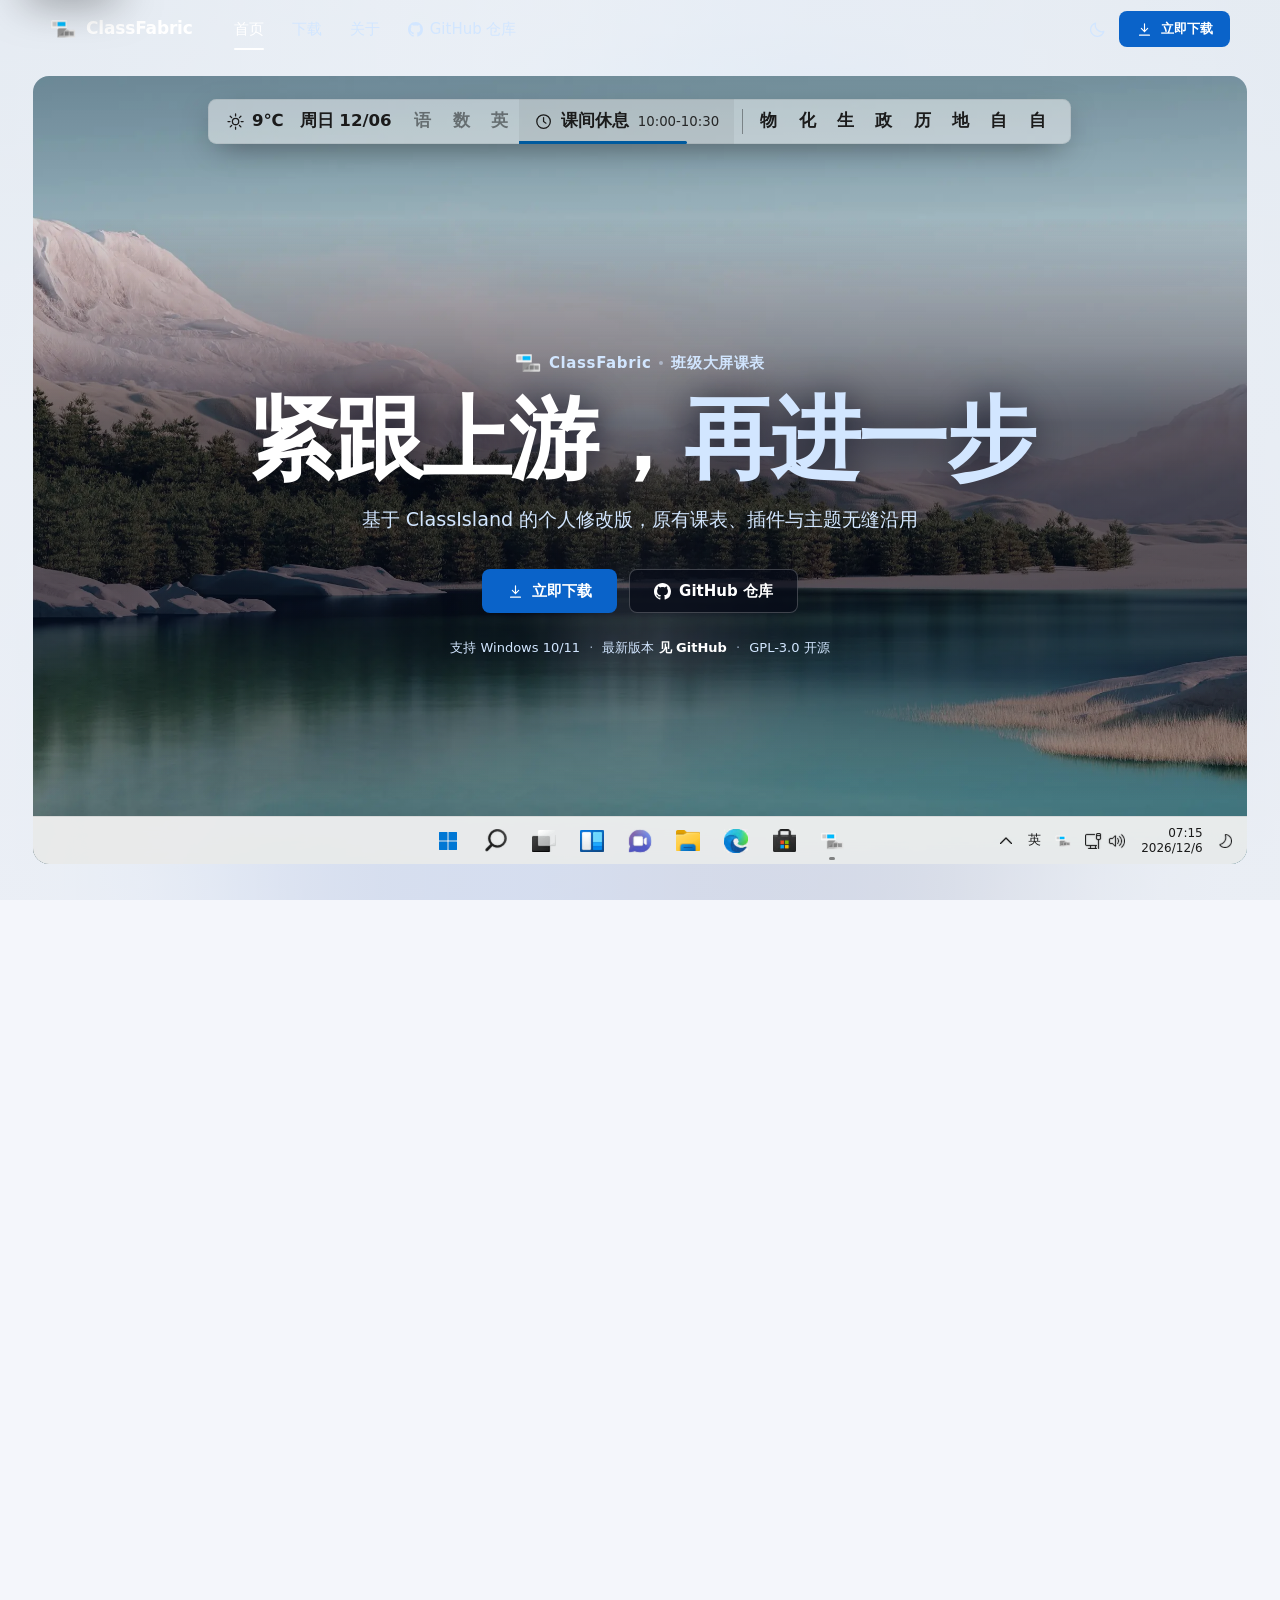
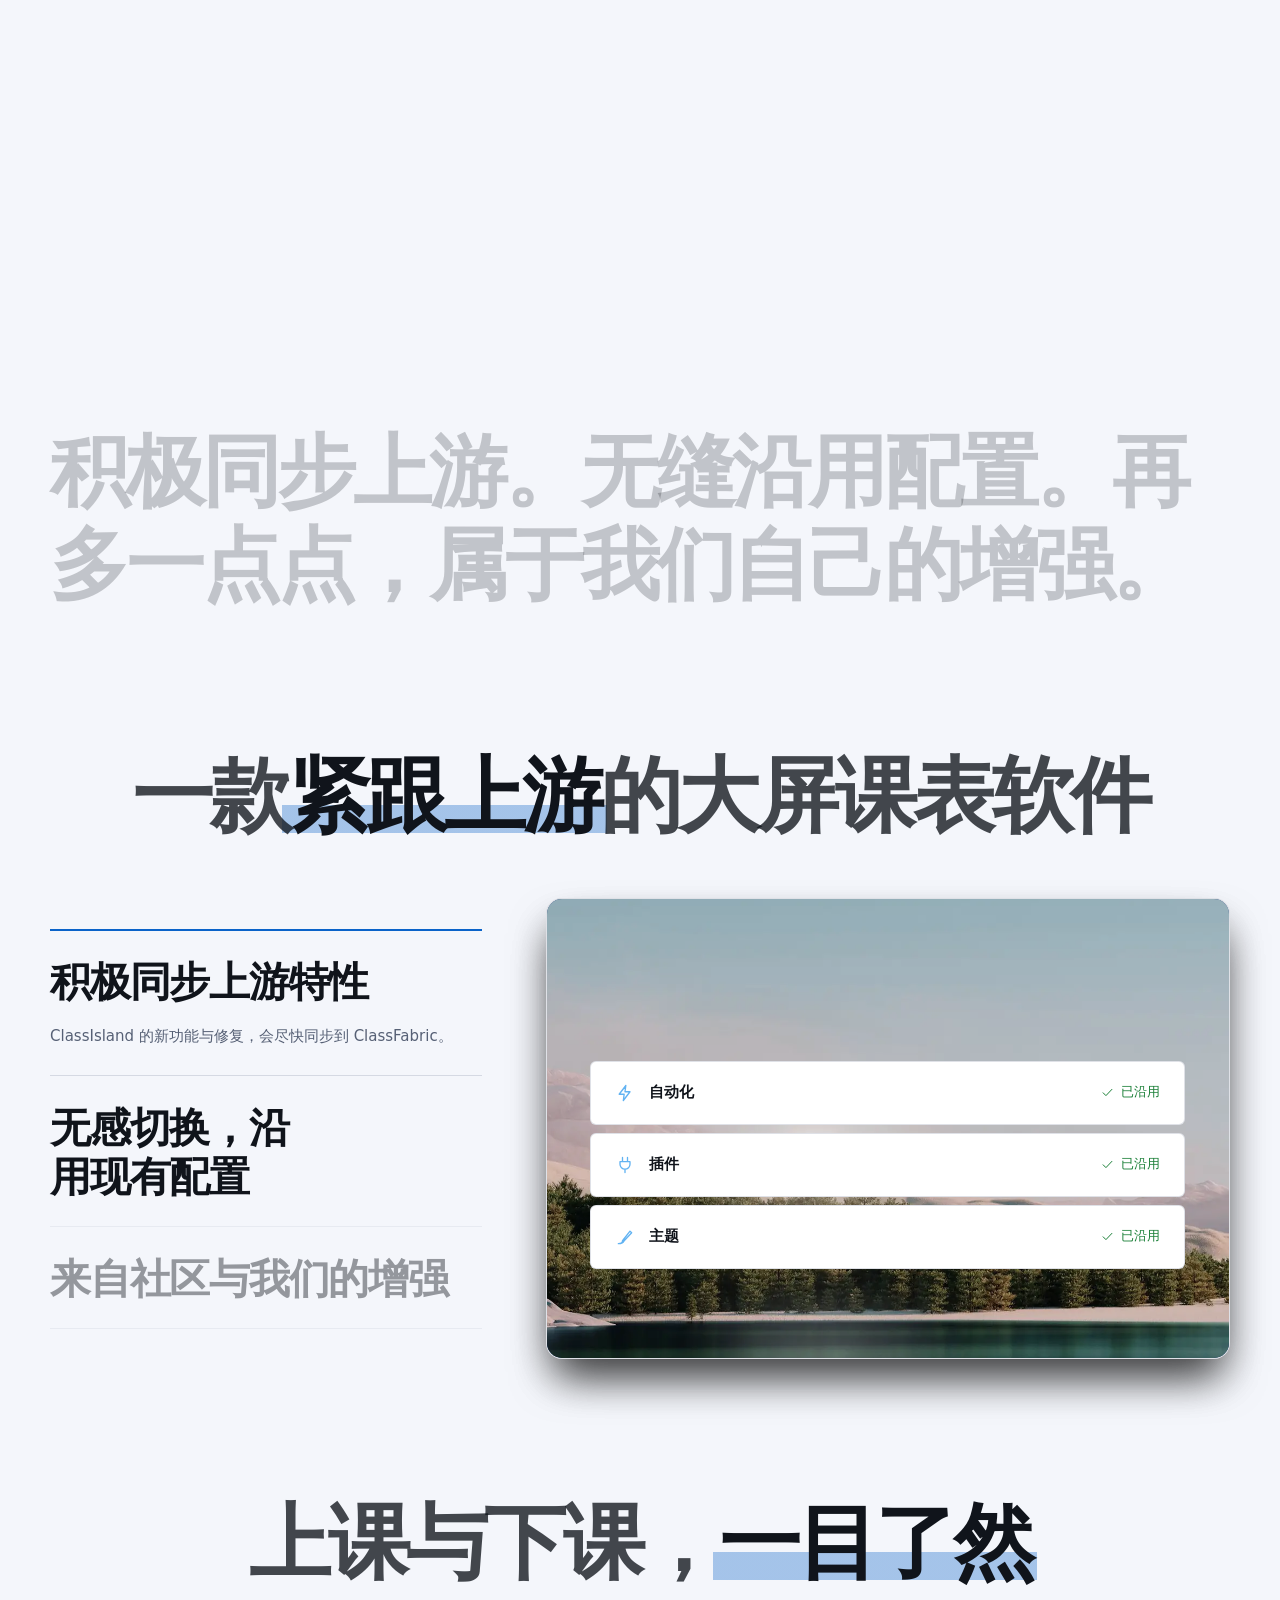
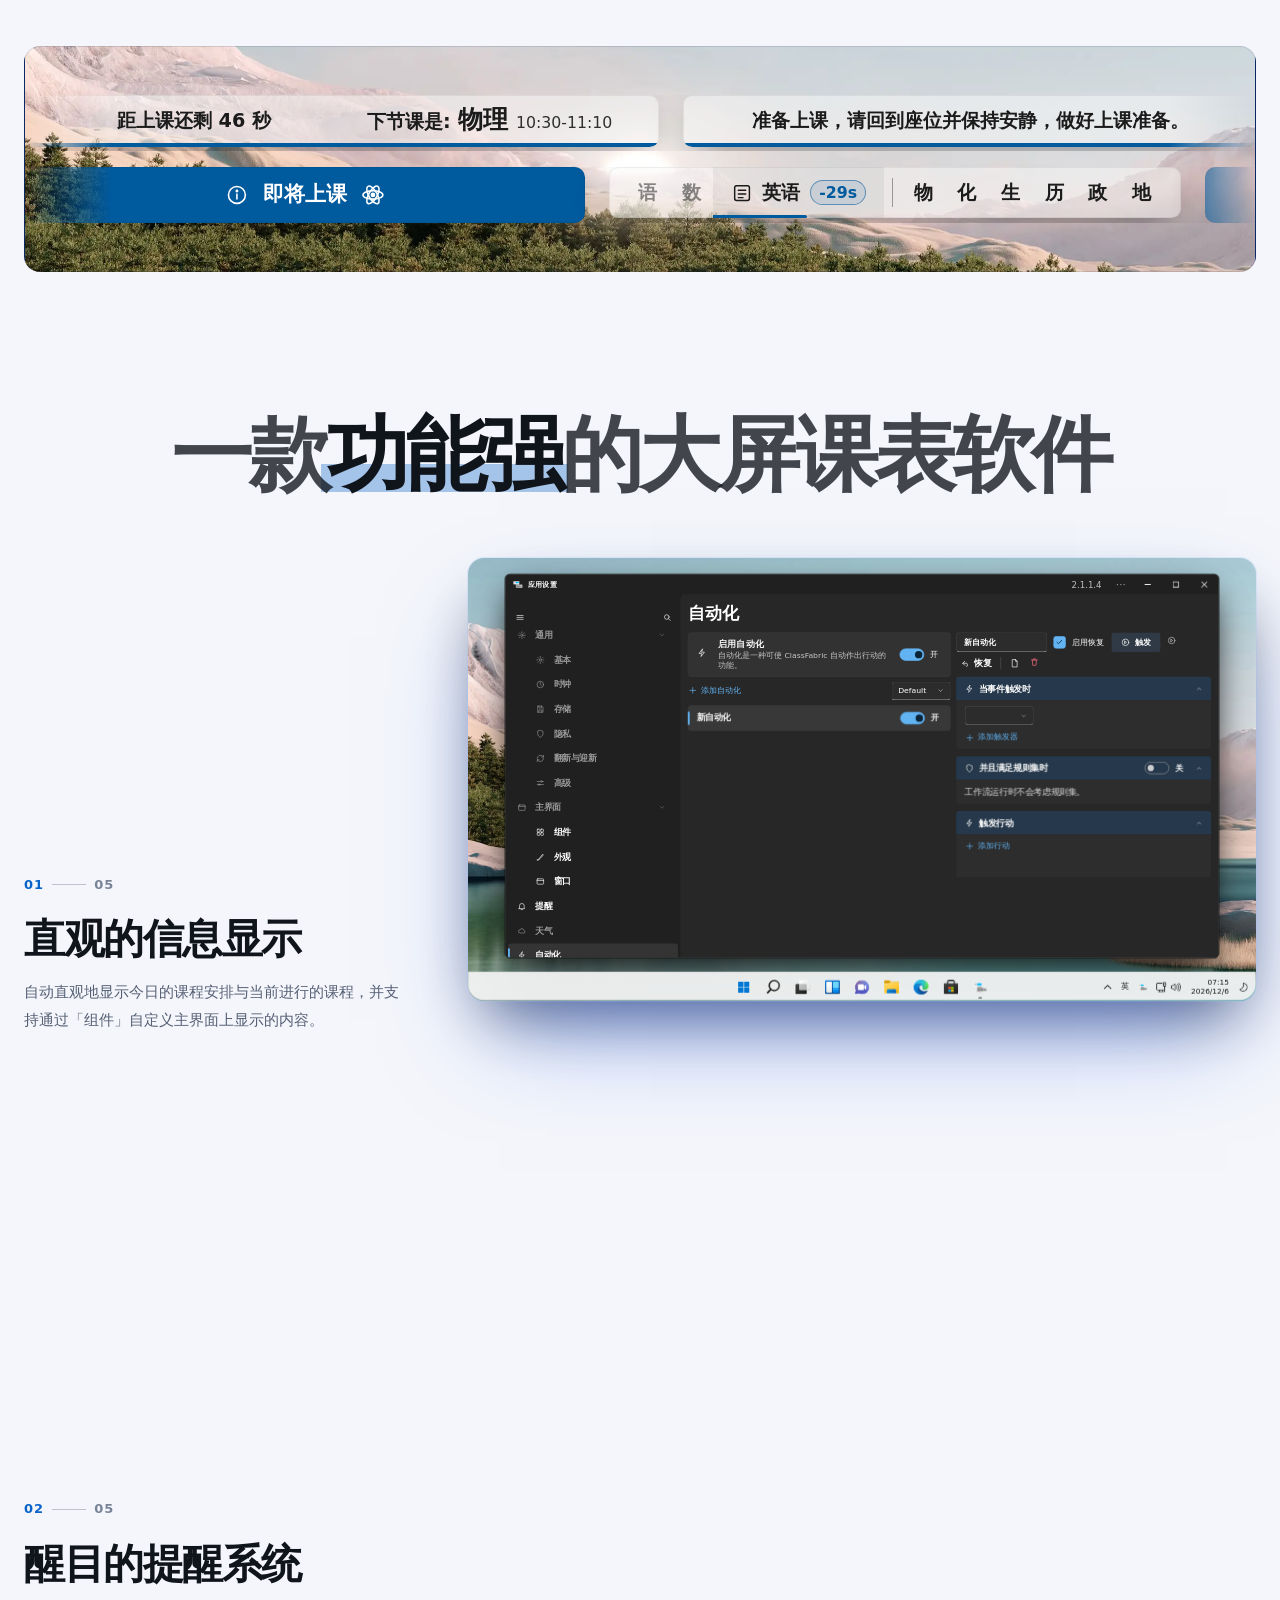
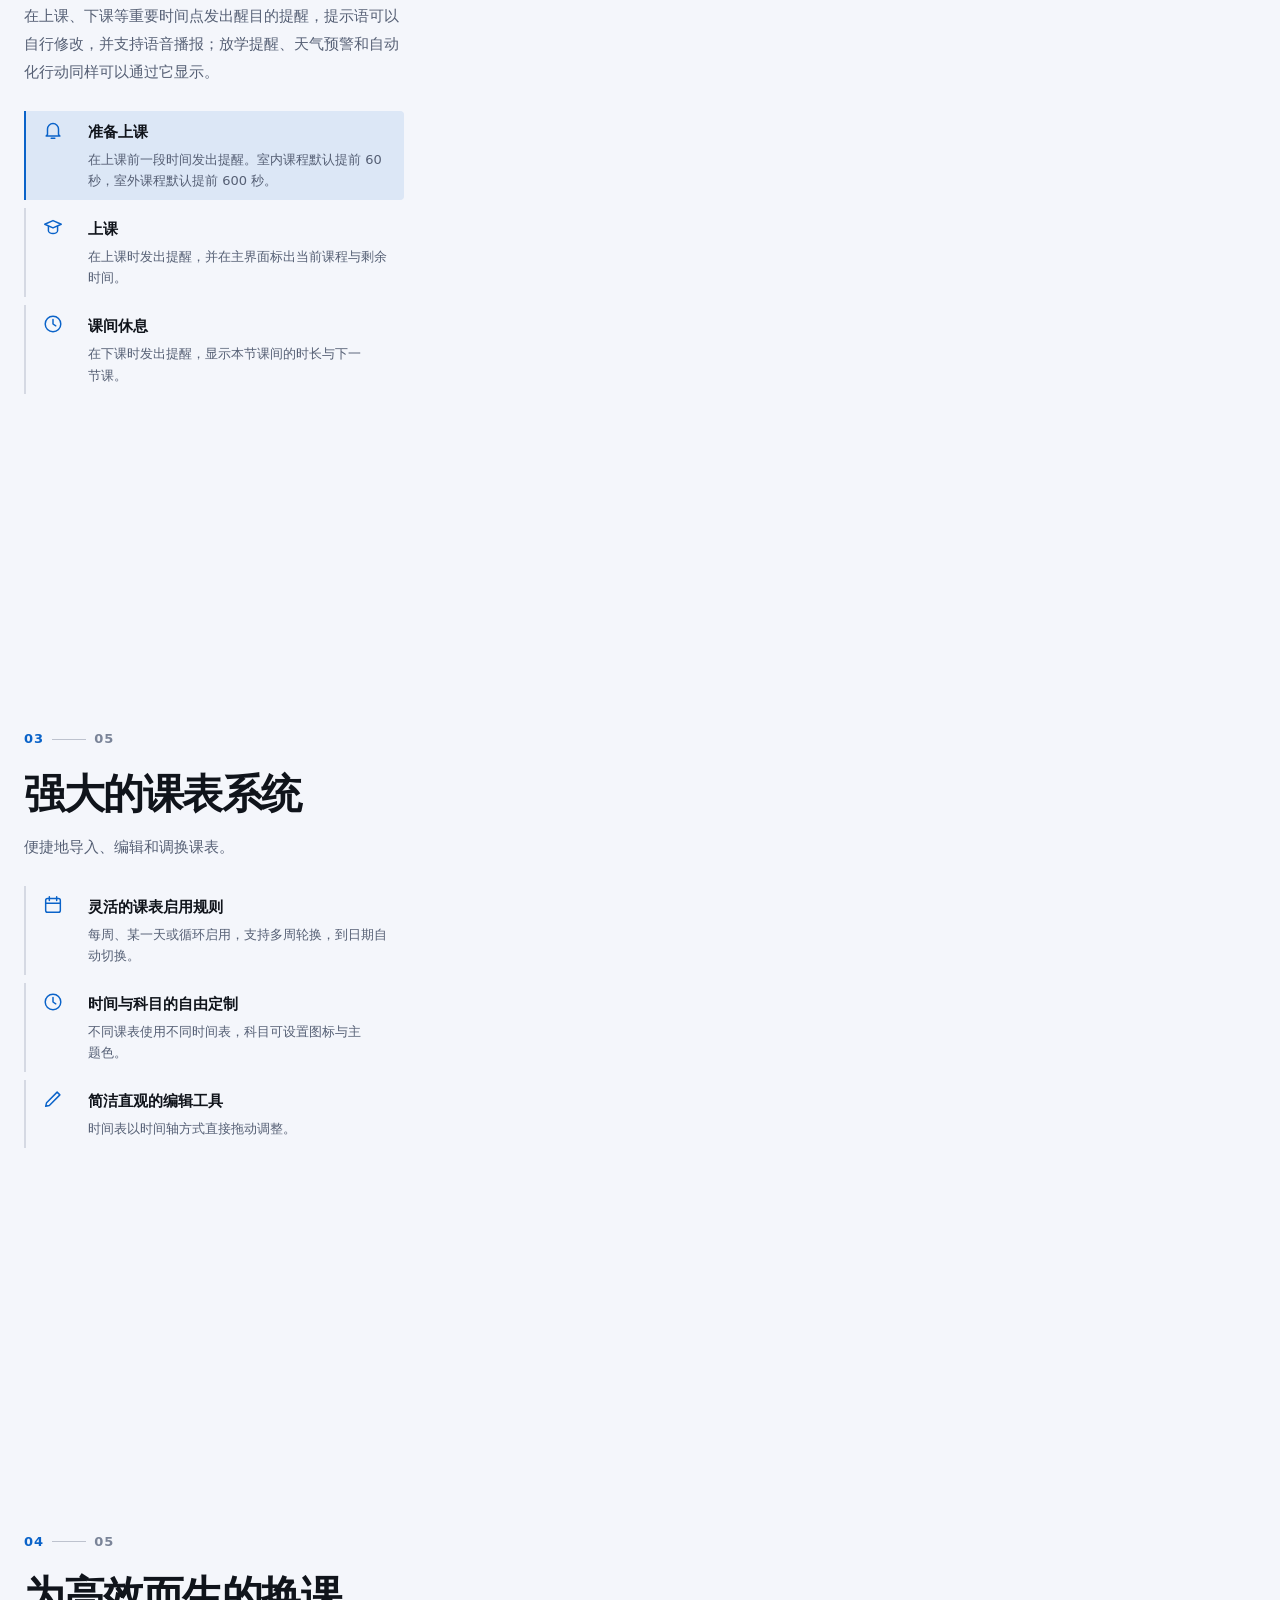
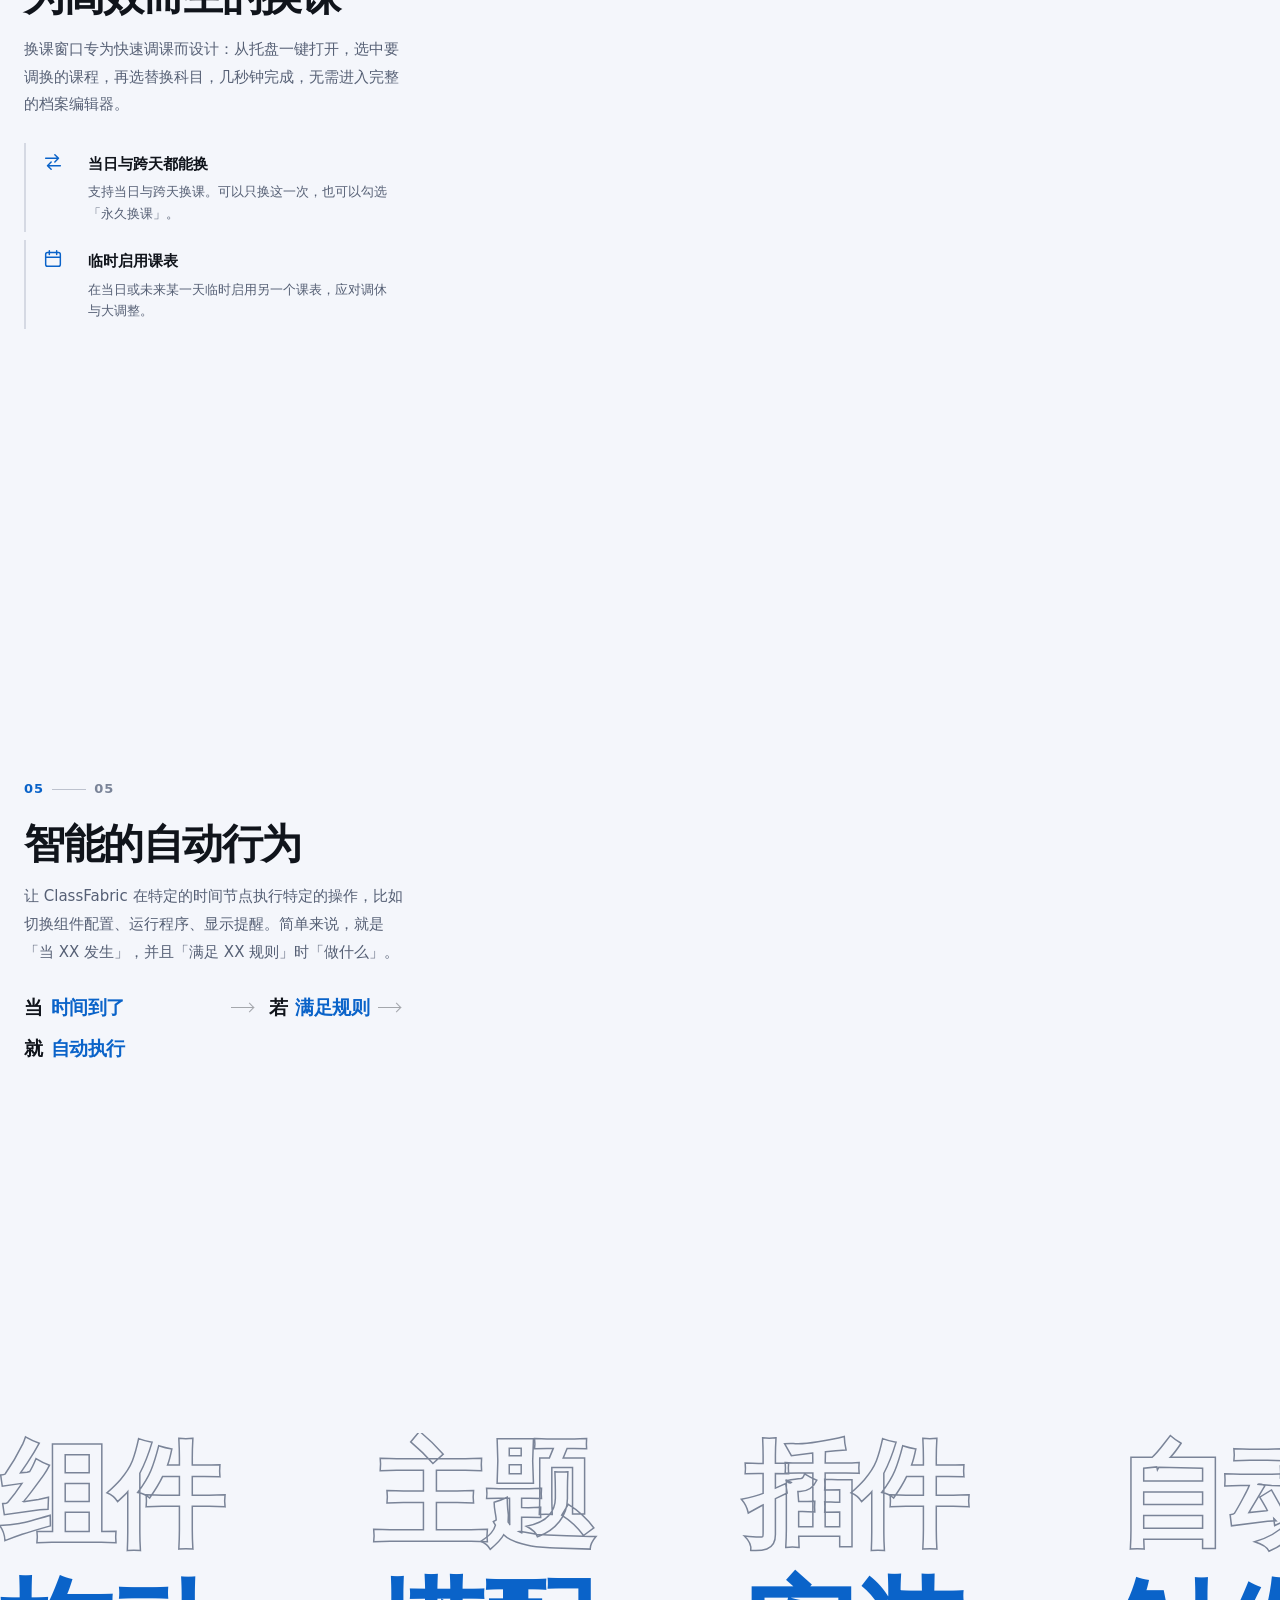
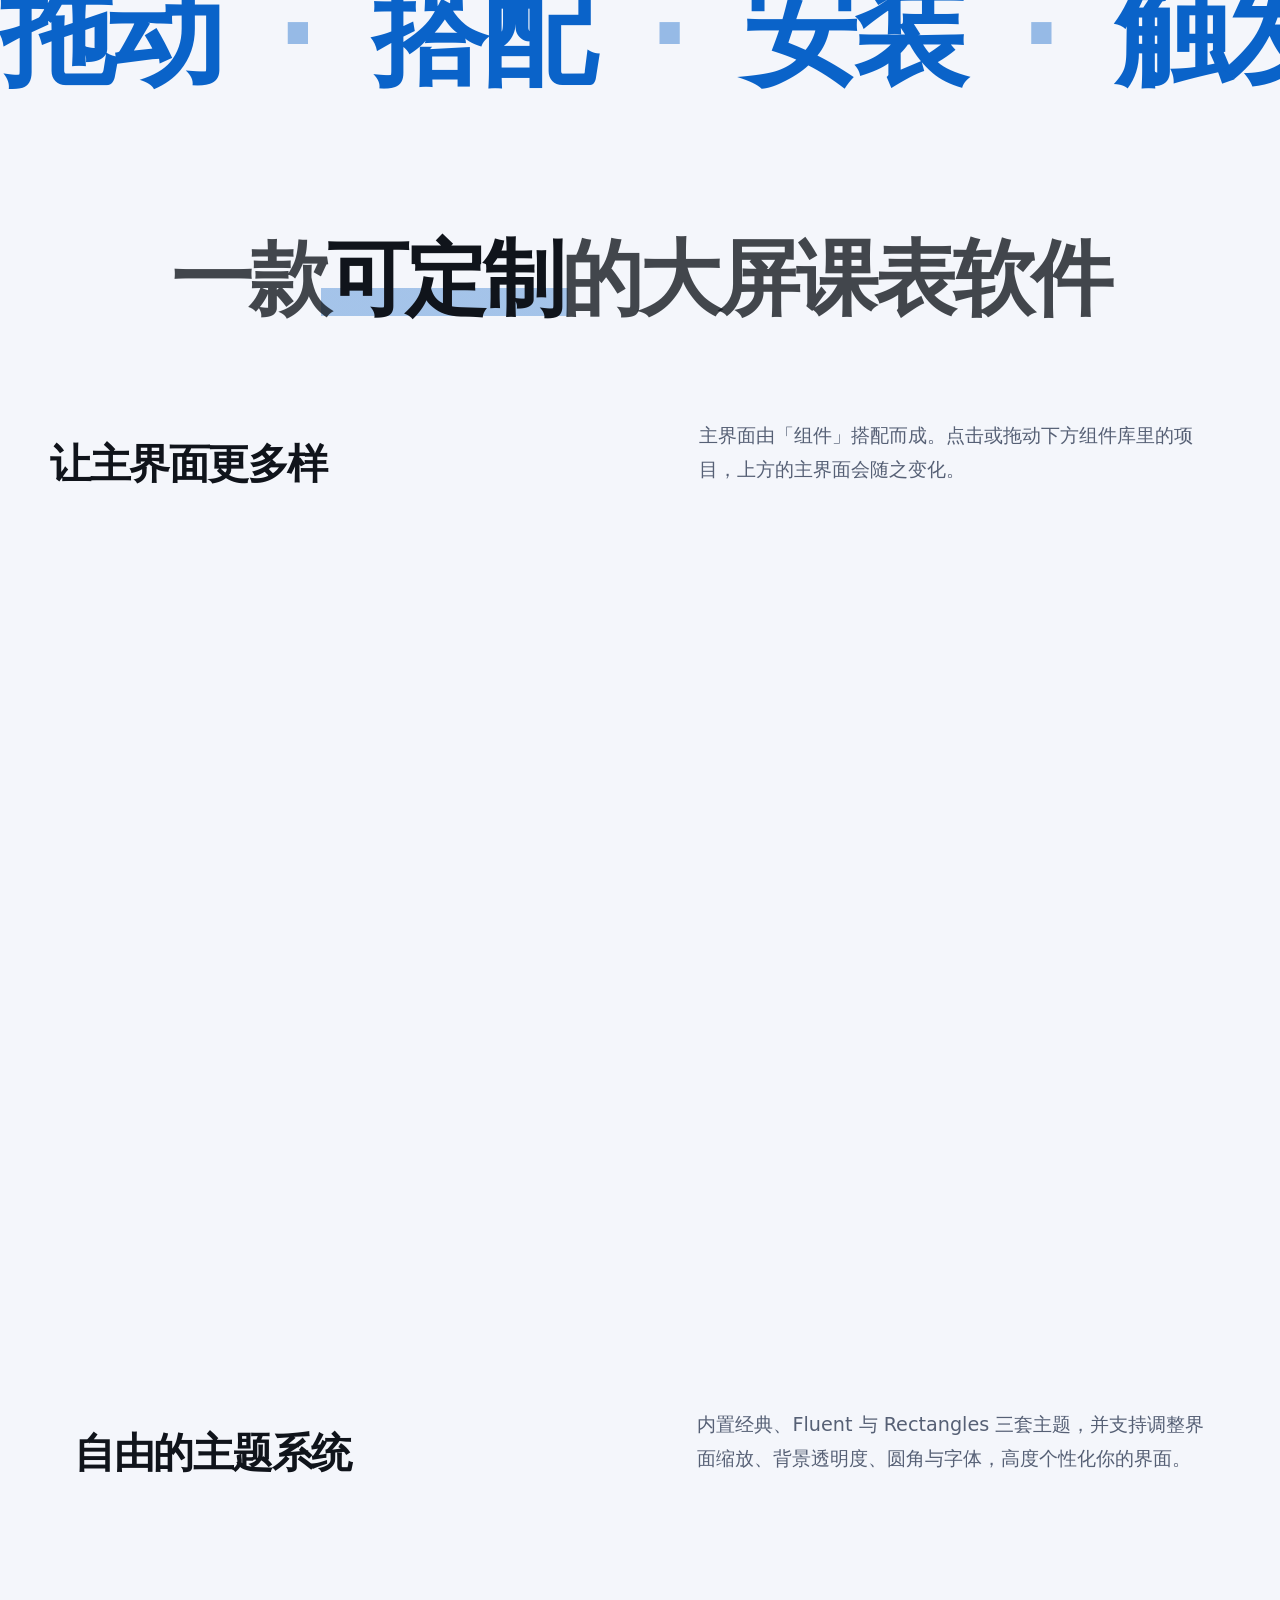
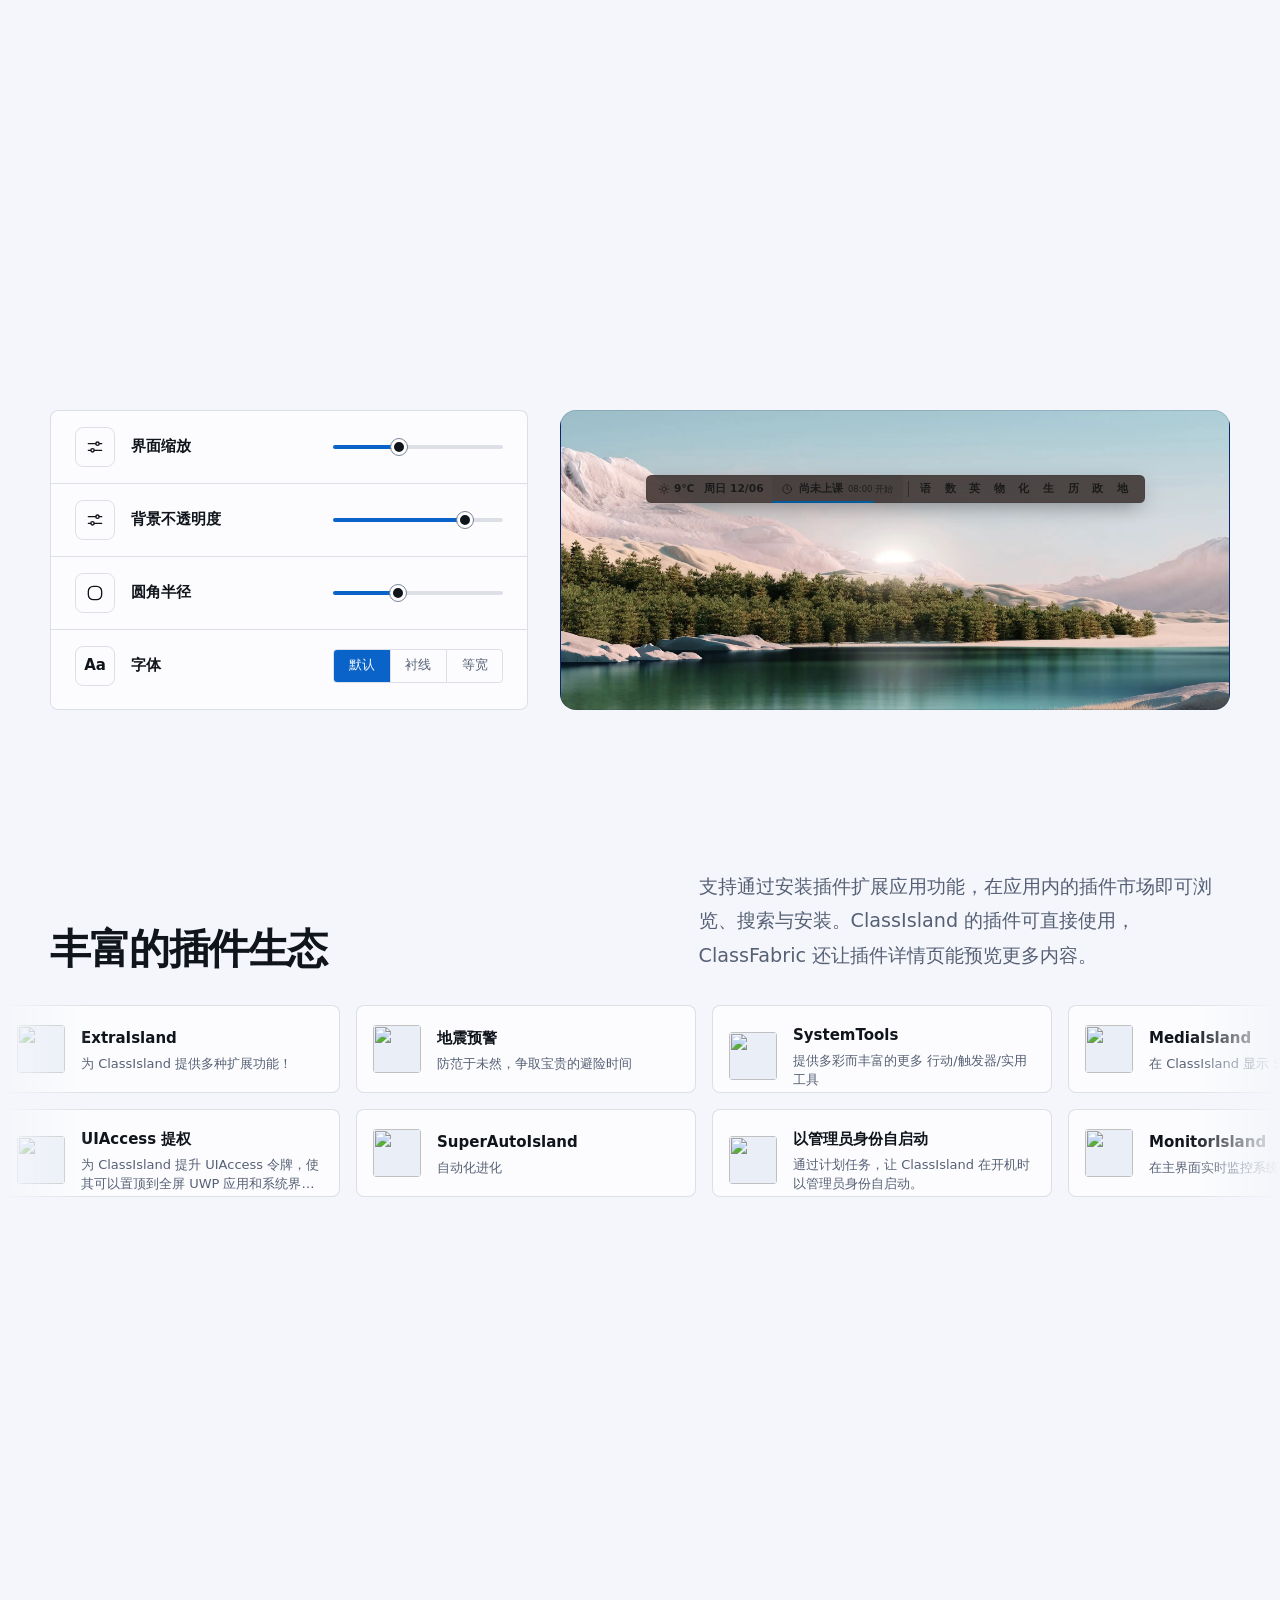
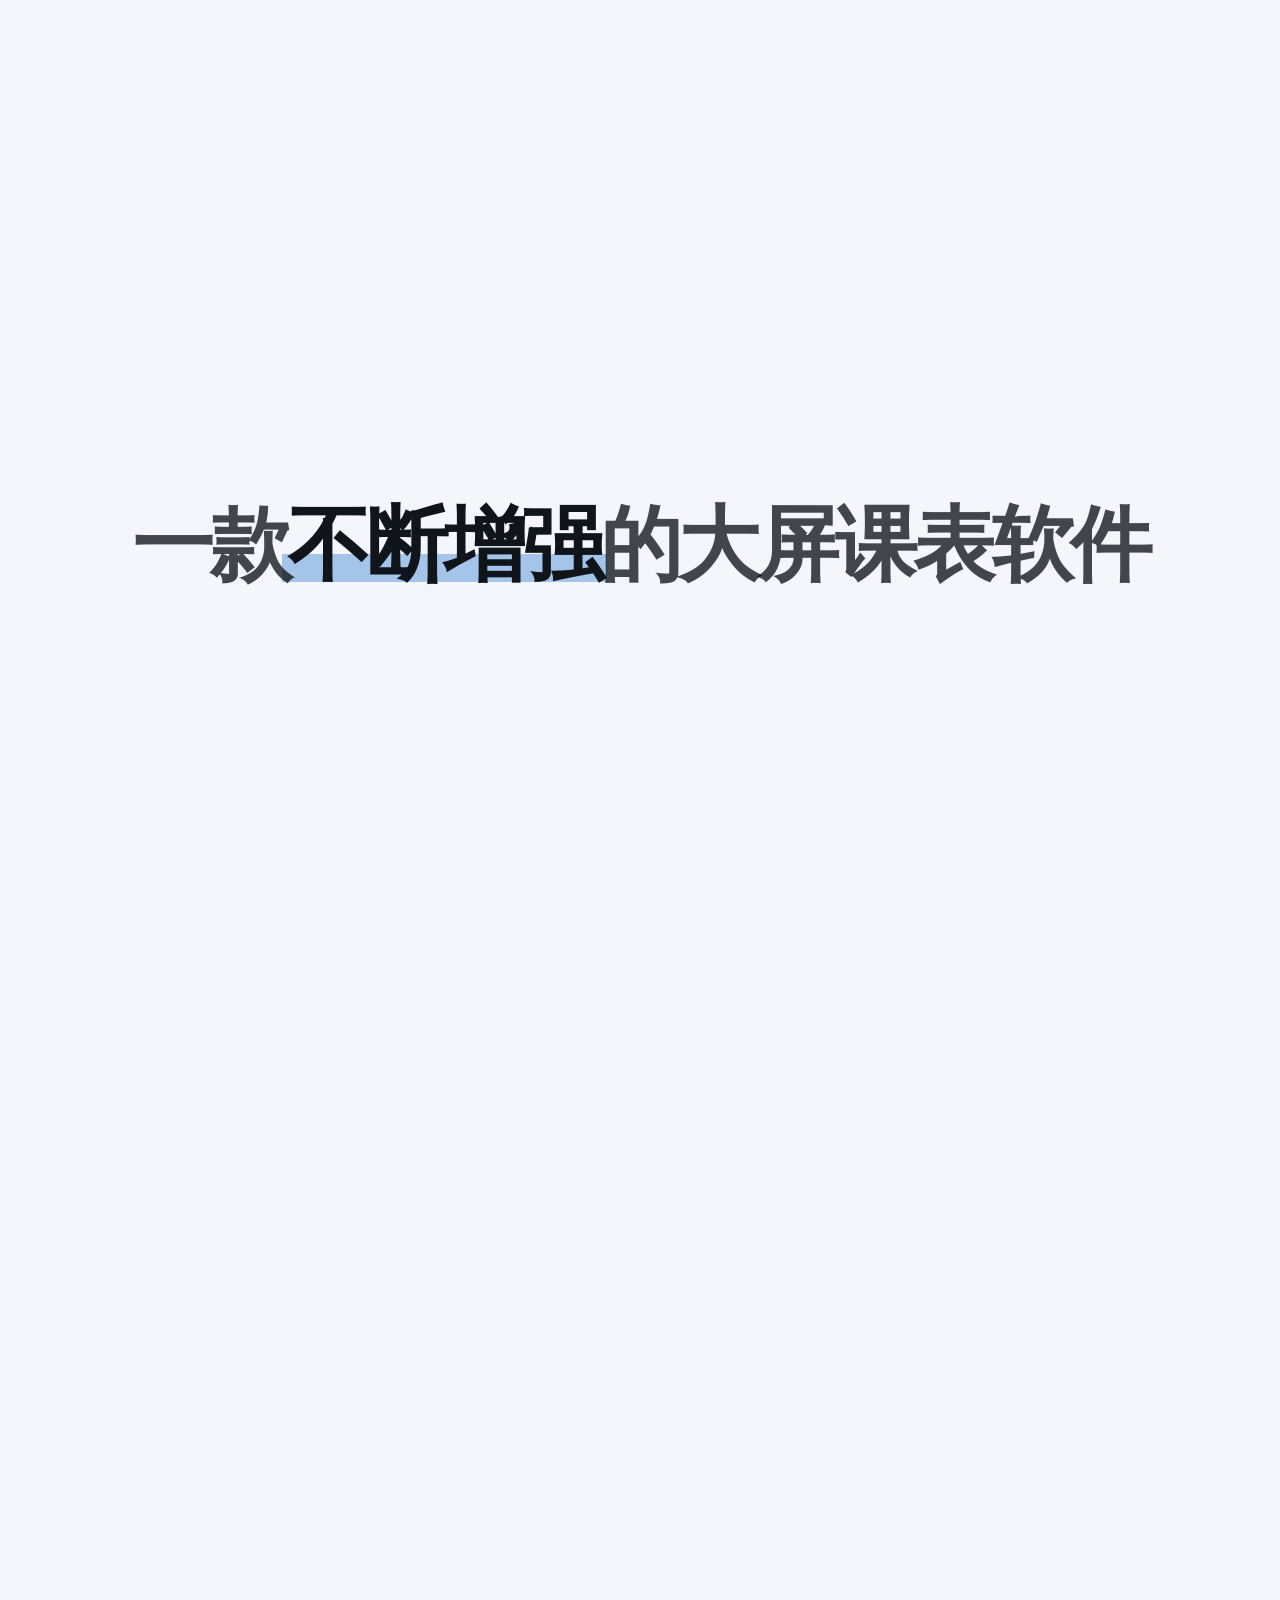
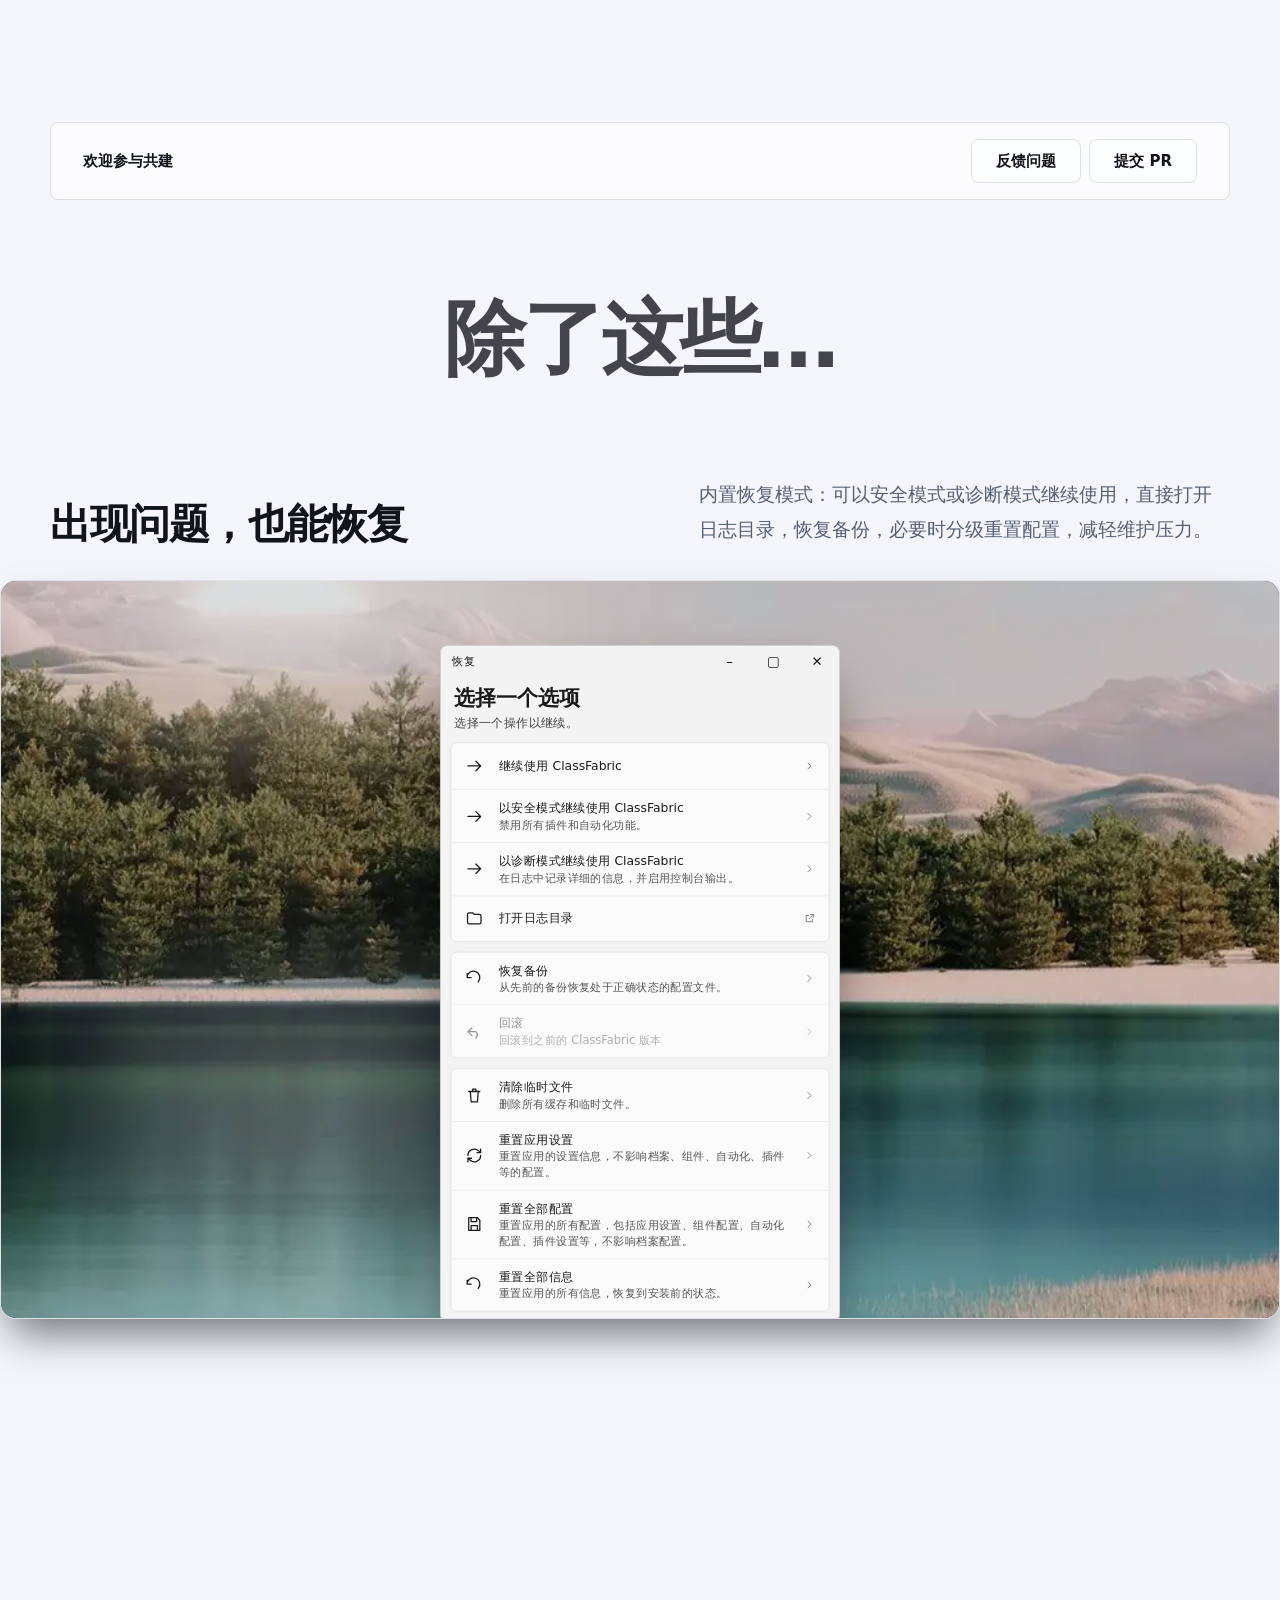
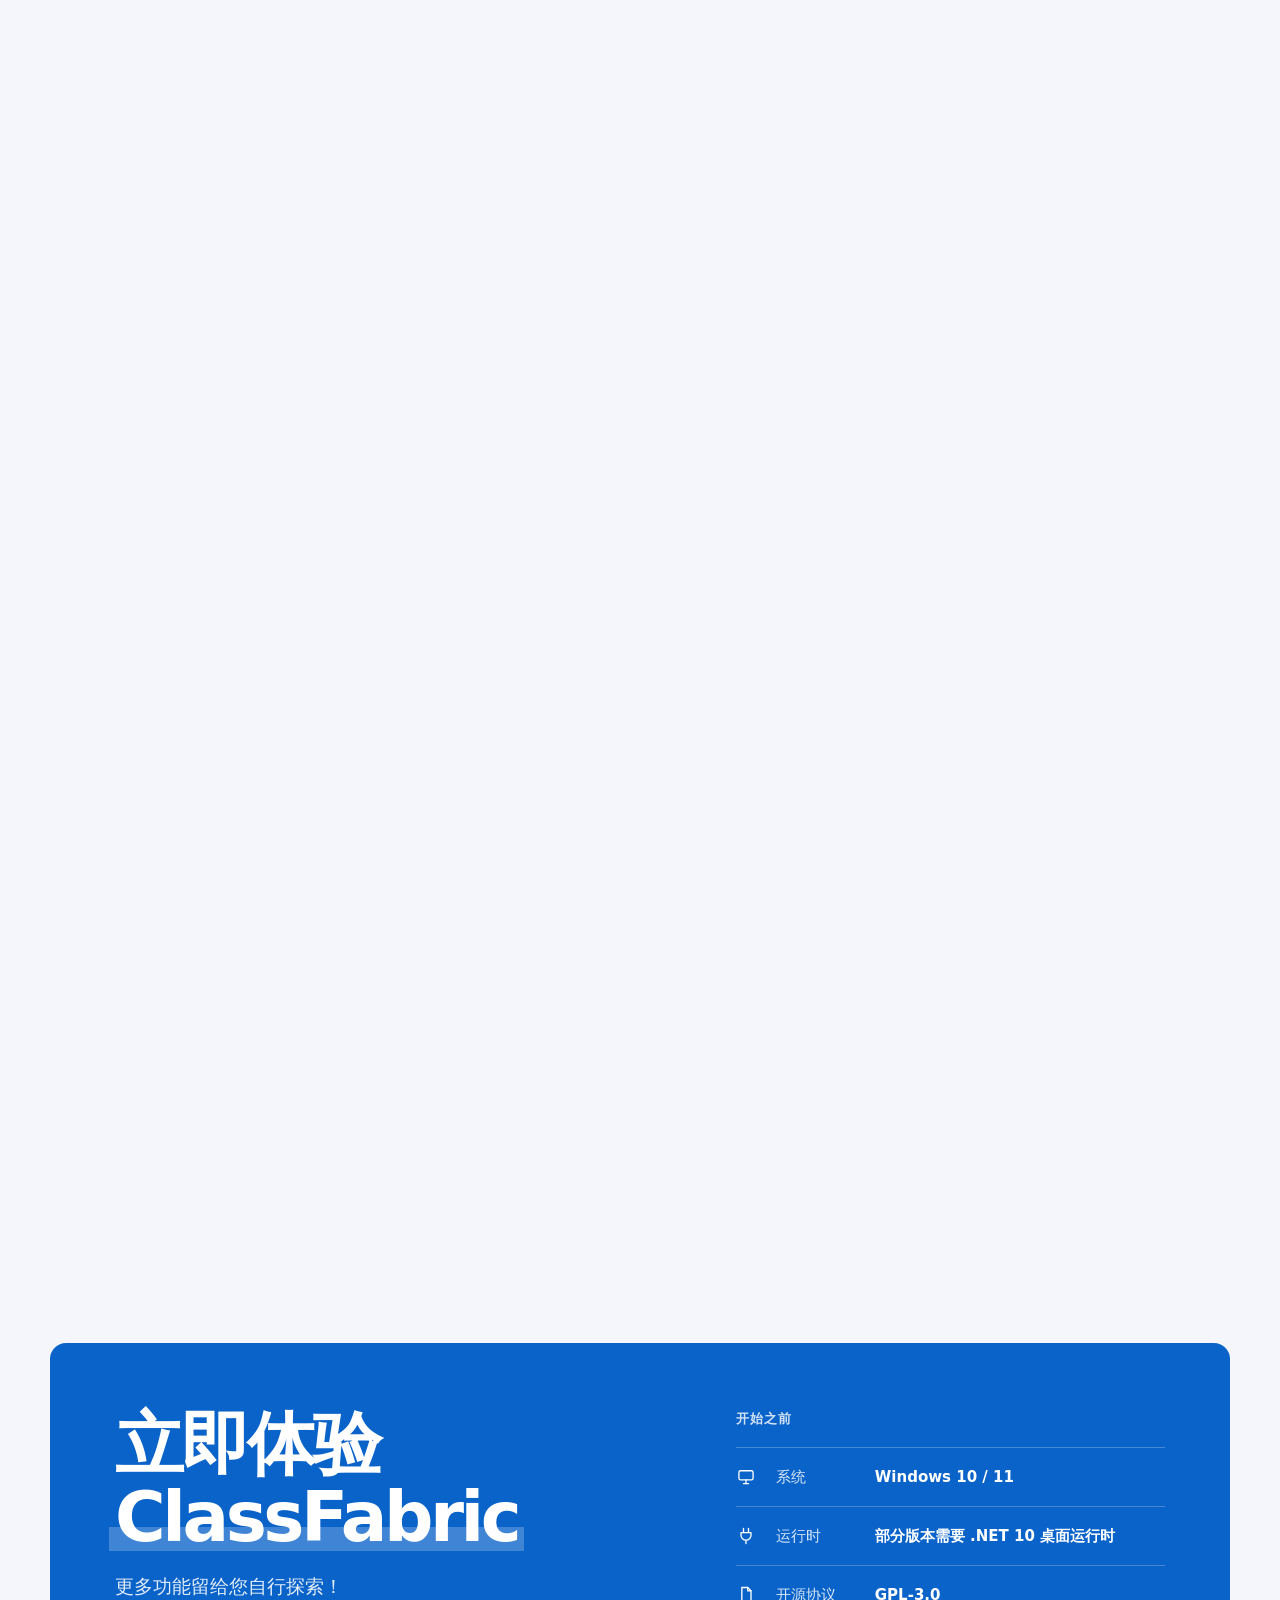
==== commit 6fd38ea3: "FAQ 恢复完整弹簧手风琴（site.js 驱动：弹簧高度、一次开一项、悬停展开、整项微放大），关于页与首页共用 Co-Authored-By: Claude Sonnet 5.5 <noreply@" ====
--- a/index.html
+++ b/index.html
@@ -34,15 +34,15 @@
 <meta name="color-scheme" content="dark light">
 <script>document.documentElement.classList.add("js");try{var t=localStorage.getItem("cf_theme");if(t!=="light"&&t!=="dark")t=matchMedia("(prefers-color-scheme: light)").matches?"light":"dark";document.documentElement.dataset.theme=t}catch(e){}</script>
 <script>window.cfWpPre=1;(function () { var W = { lake: 'd', pine: 'dt', dune: 'd', dawn: 't', ember: 'tn', bloom: 'n' }; var L = { lake: 1, pine: 1, dawn: 1, dune: 1 }; var d = document.documentElement, h = new Date().getHours(); var ph = h >= 7 && h < 17 ? 'd' : (h >= 5 && h < 7) || (h >= 17 && h < 19) ? 't' : 'n'; var last = ''; try { last = localStorage.getItem('cf_wp') || ''; } catch (e) { } var mode = Math.random() < .5 ? 'time' : 'random'; var pool = Object.keys(W).filter(function (x) { return mode === 'random' || W[x].indexOf(ph) > -1; }); var q = pool.filter(function (x) { return x !== last; }); if (!q.length) q = pool; var k = q[Math.floor(Math.random() * q.length)]; try { localStorage.setItem('cf_wp', k); } catch (e) { } var big = '/assets/img/wp/' + k + (window.cfWpS ? '' : '-l') + '.webp'; d.style.setProperty('--wp', 'url(/assets/img/wp/' + k + '.webp)'); d.style.setProperty('--wpl', 'url(' + big + ')'); d.dataset.wp = k; d.dataset.wpi = L[k] ? 'light' : 'dark'; d.dataset.wpm = mode; d.dataset.wpt = ph; window.cfWp = { key: k, mode: mode, phase: ph }; if (window.cfWpPre) { var l = document.createElement('link'); l.rel = 'preload'; l.as = 'image'; l.type = 'image/webp'; l.href = window.cfWpPre === 2 ? '/assets/img/wp/' + k + '.webp' : big; l.setAttribute('fetchpriority', 'high'); document.head.appendChild(l); } })();</script>
-<link rel="stylesheet" href="/assets/css/site.css?v=475073b">
-<link rel="stylesheet" href="/assets/css/tokens.css?v=475073b">
-<link rel="stylesheet" href="/assets/css/materials.css?v=475073b">
-<link rel="stylesheet" href="/assets/css/nav.css?v=475073b">
-<link rel="stylesheet" href="/assets/css/base.css?v=475073b">
+<link rel="stylesheet" href="/assets/css/site.css?v=d555b50">
+<link rel="stylesheet" href="/assets/css/tokens.css?v=d555b50">
+<link rel="stylesheet" href="/assets/css/materials.css?v=d555b50">
+<link rel="stylesheet" href="/assets/css/nav.css?v=d555b50">
+<link rel="stylesheet" href="/assets/css/base.css?v=d555b50">
 <script type="application/ld+json">{"@context":"https://schema.org","@graph":[{"@type":"Organization","@id":"https://cf.ansoukin.top/#org","name":"ClassFabric","url":"https://cf.ansoukin.top/","logo":{"@type":"ImageObject","url":"https://cf.ansoukin.top/assets/img/icon-192.png","width":192,"height":192},"sameAs":["https://github.com/Ansoukin/ClassFabric"]},{"@type":"WebSite","@id":"https://cf.ansoukin.top/#website","url":"https://cf.ansoukin.top/","name":"ClassFabric","alternateName":["ClassFabric 官网","ClassIsland 个人修改版"],"inLanguage":"zh-CN","publisher":{"@id":"https://cf.ansoukin.top/#org"}},{"@type":"SoftwareApplication","@id":"https://cf.ansoukin.top/#app","name":"ClassFabric","alternateName":"ClassIsland 个人修改版","applicationCategory":"EducationalApplication","operatingSystem":"Windows 10, Windows 11","description":"ClassIsland 的个人修改版班级大屏课表，紧跟上游更新，原有课表、插件与主题可直接沿用。","url":"https://cf.ansoukin.top/","downloadUrl":"https://cf.ansoukin.top/download.html","installUrl":"https://cf.ansoukin.top/download.html","license":"https://www.gnu.org/licenses/gpl-3.0.html","isBasedOn":{"@type":"SoftwareApplication","name":"ClassIsland","url":"https://classisland.tech"},"image":"https://cf.ansoukin.top/assets/img/og.jpg","featureList":["课表编辑与调课","自动化行为","插件生态","主题与主界面自定义","更多天气源","多语言（实验中）"],"offers":{"@type":"Offer","price":"0","priceCurrency":"CNY"},"publisher":{"@id":"https://cf.ansoukin.top/#org"}},{"@type":"SiteNavigationElement","@id":"https://cf.ansoukin.top/#nav-0","name":"首页","description":"ClassFabric 首页：紧跟上游的 ClassIsland 班级大屏课表","url":"https://cf.ansoukin.top/"},{"@type":"SiteNavigationElement","@id":"https://cf.ansoukin.top/#nav-1","name":"下载","description":"下载 ClassFabric Windows 版","url":"https://cf.ansoukin.top/download.html"},{"@type":"SiteNavigationElement","@id":"https://cf.ansoukin.top/#nav-2","name":"关于","description":"了解 ClassFabric 与 ClassIsland 的关系、已完成与计划中的功能","url":"https://cf.ansoukin.top/about.html"},{"@type":"WebPage","@id":"https://cf.ansoukin.top/#page","url":"https://cf.ansoukin.top/","name":"ClassFabric — 紧跟上游的 ClassIsland 班级大屏课表","description":"ClassFabric 是基于 ClassIsland 的个人修改版班级大屏课表：积极同步上游特性，原有课表、自动化、插件与主题无缝沿用，并加入更多天气源、多语言等改进。","inLanguage":"zh-CN","isPartOf":{"@id":"https://cf.ansoukin.top/#website"},"primaryImageOfPage":{"@type":"ImageObject","url":"https://cf.ansoukin.top/assets/img/og.jpg","width":1200,"height":630},"about":{"@id":"https://cf.ansoukin.top/#app"}}]}</script>
-<link rel="stylesheet" href="/assets/css/home2.css?v=475073b">
-<link rel="stylesheet" href="/assets/css/bento.css?v=475073b">
-<link rel="stylesheet" href="/assets/css/display.css?v=475073b">
+<link rel="stylesheet" href="/assets/css/home2.css?v=d555b50">
+<link rel="stylesheet" href="/assets/css/bento.css?v=d555b50">
+<link rel="stylesheet" href="/assets/css/display.css?v=d555b50">
 <link rel="preconnect" href="https://api.github.com" crossorigin>
 <link rel="dns-prefetch" href="https://cdn.jsdelivr.net">
 <script type="speculationrules">{"prefetch":[{"source":"list","urls":["/download.html","/about.html"]}]}</script>
@@ -63,16 +63,16 @@
 <section class="sec"><div class="wrap"><h2 class="claim rv">除了这些…</h2></div><div class="wrap n5-sh"><div class="rv"><h3>出现问题，也能恢复</h3></div><div class="rv d1"><p>内置恢复模式：可以安全模式或诊断模式继续使用，直接打开日志目录，恢复备份，必要时分级重置配置，减轻维护压力。</p></div></div><div class="n4-wide crop rv"><div class="panel " style="--wx:70%;--wy:70%;--ws:240%"><div class="wp"></div><div style="position:relative"><div style="display:flex;justify-content:center;padding:5% 0 0"><div class="fitbox " data-dw="420" style="position:relative;width:min(400px,38%);margin-bottom:-4px"><div class="fit" style="width:420px"><div class="rcv" style="--dw:420px"><div class="t">恢复<span class="ctl"><i>–</i><i>▢</i><i>✕</i></span></div><h5 role="presentation">选择一个选项</h5><p class="s">选择一个操作以继续。</p><div class="g1"><div class="o"><svg viewBox="0 0 24 24" aria-hidden="true"><path d="M4 12h16M14 6l6 6-6 6"/></svg><div><b>继续使用 ClassFabric</b></div><svg viewBox="0 0 24 24" class="go" aria-hidden="true"><path d="M9 6l6 6-6 6"/></svg></div><div class="o"><svg viewBox="0 0 24 24" aria-hidden="true"><path d="M4 12h16M14 6l6 6-6 6"/></svg><div><b>以安全模式继续使用 ClassFabric</b><small>禁用所有插件和自动化功能。</small></div><svg viewBox="0 0 24 24" class="go" aria-hidden="true"><path d="M9 6l6 6-6 6"/></svg></div><div class="o"><svg viewBox="0 0 24 24" aria-hidden="true"><path d="M4 12h16M14 6l6 6-6 6"/></svg><div><b>以诊断模式继续使用 ClassFabric</b><small>在日志中记录详细的信息，并启用控制台输出。</small></div><svg viewBox="0 0 24 24" class="go" aria-hidden="true"><path d="M9 6l6 6-6 6"/></svg></div><div class="o"><svg viewBox="0 0 24 24" aria-hidden="true"><path d="M3.5 7a2 2 0 012-2H10l2 2h6.5a2 2 0 012 2v8a2 2 0 01-2 2h-13a2 2 0 01-2-2z"/></svg><div><b>打开日志目录</b></div><svg viewBox="0 0 24 24" class="go" aria-hidden="true"><path d="M14 4h6v6M20 4l-9 9M18 14v5H5V6h5"/></svg></div></div><div class="g1"><div class="o"><svg viewBox="0 0 24 24" aria-hidden="true"><path d="M3 11a8 8 0 1114 5.3M3 6v5h5"/></svg><div><b>恢复备份</b><small>从先前的备份恢复处于正确状态的配置文件。</small></div><svg viewBox="0 0 24 24" class="go" aria-hidden="true"><path d="M9 6l6 6-6 6"/></svg></div><div class="o dis"><svg viewBox="0 0 24 24" aria-hidden="true"><path d="M9 7L4 12l5 5M4 12h10a6 6 0 010 8"/></svg><div><b>回滚</b><small>回滚到之前的 ClassFabric 版本</small></div><svg viewBox="0 0 24 24" class="go" aria-hidden="true"><path d="M9 6l6 6-6 6"/></svg></div></div><div class="g1"><div class="o"><svg viewBox="0 0 24 24" aria-hidden="true"><path d="M5 7h14M10 7V4h4v3M7 7l1 13h8l1-13"/></svg><div><b>清除临时文件</b><small>删除所有缓存和临时文件。</small></div><svg viewBox="0 0 24 24" class="go" aria-hidden="true"><path d="M9 6l6 6-6 6"/></svg></div><div class="o"><svg viewBox="0 0 24 24" aria-hidden="true"><path d="M4 12a8 8 0 0113.5-5.8L20 8.5M20 4v4.5h-4.5M20 12a8 8 0 01-13.5 5.8L4 15.5M4 20v-4.5h4.5"/></svg><div><b>重置应用设置</b><small>重置应用的设置信息，不影响档案、组件、自动化、插件等的配置。</small></div><svg viewBox="0 0 24 24" class="go" aria-hidden="true"><path d="M9 6l6 6-6 6"/></svg></div><div class="o"><svg viewBox="0 0 24 24" aria-hidden="true"><path d="M5 4h11l3 3v13H5z"/><path d="M8 4v5h7V4M8 20v-6h8v6"/></svg><div><b>重置全部配置</b><small>重置应用的所有配置，包括应用设置、组件配置、自动化配置、插件设置等，不影响档案配置。</small></div><svg viewBox="0 0 24 24" class="go" aria-hidden="true"><path d="M9 6l6 6-6 6"/></svg></div><div class="o"><svg viewBox="0 0 24 24" aria-hidden="true"><path d="M3 11a8 8 0 1114 5.3M3 6v5h5"/></svg><div><b>重置全部信息</b><small>重置应用的所有信息，恢复到安装前的状态。</small></div><svg viewBox="0 0 24 24" class="go" aria-hidden="true"><path d="M9 6l6 6-6 6"/></svg></div></div></div></div></div></div></div></div></div></section>
 <section class="sec" id="start"><div class="wrap"><h2 class="claim rv">三步，<span class="g">开始使用</span></h2><ol class="n5-st"><li><span class="n5-sn">第 1 步</span><h4 role="heading" aria-level="3">下载</h4><p>前往下载页，获取适用于 Windows 的最新版本。</p><span class="n5-sc">安装程序 · 免安装压缩包</span></li><li><span class="n5-sn">第 2 步</span><h4 role="heading" aria-level="3">运行</h4><p>按文件类型安装或解压后启动，主界面会出现在屏幕上方。</p><span class="n5-sc">右键托盘图标，打开设置</span></li><li><span class="n5-sn">第 3 步</span><h4 role="heading" aria-level="3">接着用</h4><p>如果之前使用过 ClassIsland，原有的课表、自动化、插件与主题可直接沿用。</p></li></ol></div></section>
 <section class="sec"><div class="wrap"><h2 class="claim rv">与 ClassIsland 的关系</h2><div class="n5-rel"><div class="n5-rl"><p>ClassFabric 是在 ClassIsland 基础上二次开发的个人修改版。我们在保持同步上游最新特性的同时，融入来自个人与社区的修改。</p><p>名字里的 Fabric，取自 Minecraft 社区知名的模组加载器 Fabric，寓意将社区与个人的功能连接起来；正如 ClassIsland 的 Island，来自 iOS 的灵动岛。</p><a class="n5-ln" href="/about.html">了解更多<svg viewBox="0 0 24 24" aria-hidden="true"><path d="M5 12h14M13 6l6 6-6 6"/></svg></a></div><dl class="n5-fit"><div><dt>适合你，如果……</dt><dd>你想在 ClassIsland 生态上保持现有内容，又希望及时体验上游的新功能；或者想要开箱即用，装完就能用上上游、社区与我们开发的各类新功能。</dd></div><div><dt>可能不适合，如果……</dt><dd>你希望环境长期保持不变，或所在场合对稳定性有极高要求。ClassFabric 会积极同步上游的更改。</dd></div></dl></div></div></section>
-<section class="sec" id="faqs"><div class="wrap"><h2 class="claim rv">常见问题</h2><div class="faq faqhome rv"><div class="acc"><details class="acc-i" open><summary><span>原来的课表、插件和主题还能用吗？</span><svg viewBox="0 0 24 24" aria-hidden="true"><path d="M6 9l6 6 6-6"/></svg></summary><div class="acc-p"><p>可以。ClassFabric 的底层代码与上游保持一致，安装后原有的课表、自动化、插件与主题可直接沿用。</p></div></details><details class="acc-i"><summary><span>支持 Linux 和 macOS 吗？</span><svg viewBox="0 0 24 24" aria-hidden="true"><path d="M6 9l6 6 6-6"/></svg></summary><div class="acc-p"><p>目前仅提供 Windows 版本。代码中保留了相关支持，但我们暂无测试环境与精力维护，因此暂不提供官方构建。</p></div></details><details class="acc-i"><summary><span>有交流群吗？</span><svg viewBox="0 0 24 24" aria-hidden="true"><path d="M6 9l6 6 6-6"/></svg></summary><div class="acc-p"><p>暂时没有。ClassIsland 现有的 QQ 频道与群属于上游项目，ClassFabric 的问题请直接在 GitHub 提交 Issue。</p></div></details><details class="acc-i"><summary><span>软件出现问题怎么办？</span><svg viewBox="0 0 24 24" aria-hidden="true"><path d="M6 9l6 6 6-6"/></svg></summary><div class="acc-p"><p>可以先尝试内置的恢复模式：以安全模式启动、查看日志、恢复备份，必要时重置配置。仍无法解决，请在 GitHub 提交 Issue 并附上诊断信息。</p></div></details><details class="acc-i"><summary><span>和 ClassIsland 是什么关系？</span><svg viewBox="0 0 24 24" aria-hidden="true"><path d="M6 9l6 6 6-6"/></svg></summary><div class="acc-p"><p>ClassFabric 建立在 ClassIsland 之上，并持续同步上游，没有上游就没有它。可以把它看作一个「更早体验新功能，并带有额外改进」的选择。</p></div></details><details class="acc-i"><summary><span>开源协议是什么？</span><svg viewBox="0 0 24 24" aria-hidden="true"><path d="M6 9l6 6 6-6"/></svg></summary><div class="acc-p"><p>GPL-3.0，与上游一致。ClassIsland 的版权归 HelloWRC，ClassFabric 的改动版权归各自贡献者。</p></div></details></div></div></div></section>
+<section class="sec" id="faqs"><div class="wrap"><h2 class="claim rv">常见问题</h2><div class="faq faqhome rv"><div class="acc" data-acc><div class="acc-i"><h3><button type="button" id="fqb0" aria-expanded="false" aria-controls="fqp0"><span>原来的课表、插件和主题还能用吗？</span><svg viewBox="0 0 24 24" aria-hidden="true"><path d="M6 9l6 6 6-6"/></svg></button></h3><div class="acc-p" id="fqp0" role="region" aria-labelledby="fqb0"><div><p>可以。ClassFabric 的底层代码与上游保持一致，安装后原有的课表、自动化、插件与主题可直接沿用。</p></div></div></div><div class="acc-i"><h3><button type="button" id="fqb1" aria-expanded="false" aria-controls="fqp1"><span>支持 Linux 和 macOS 吗？</span><svg viewBox="0 0 24 24" aria-hidden="true"><path d="M6 9l6 6 6-6"/></svg></button></h3><div class="acc-p" id="fqp1" role="region" aria-labelledby="fqb1"><div><p>目前仅提供 Windows 版本。代码中保留了相关支持，但我们暂无测试环境与精力维护，因此暂不提供官方构建。</p></div></div></div><div class="acc-i"><h3><button type="button" id="fqb2" aria-expanded="false" aria-controls="fqp2"><span>有交流群吗？</span><svg viewBox="0 0 24 24" aria-hidden="true"><path d="M6 9l6 6 6-6"/></svg></button></h3><div class="acc-p" id="fqp2" role="region" aria-labelledby="fqb2"><div><p>暂时没有。ClassIsland 现有的 QQ 频道与群属于上游项目，ClassFabric 的问题请直接在 GitHub 提交 Issue。</p></div></div></div><div class="acc-i"><h3><button type="button" id="fqb3" aria-expanded="false" aria-controls="fqp3"><span>软件出现问题怎么办？</span><svg viewBox="0 0 24 24" aria-hidden="true"><path d="M6 9l6 6 6-6"/></svg></button></h3><div class="acc-p" id="fqp3" role="region" aria-labelledby="fqb3"><div><p>可以先尝试内置的恢复模式：以安全模式启动、查看日志、恢复备份，必要时重置配置。仍无法解决，请在 GitHub 提交 Issue 并附上诊断信息。</p></div></div></div><div class="acc-i"><h3><button type="button" id="fqb4" aria-expanded="false" aria-controls="fqp4"><span>和 ClassIsland 是什么关系？</span><svg viewBox="0 0 24 24" aria-hidden="true"><path d="M6 9l6 6 6-6"/></svg></button></h3><div class="acc-p" id="fqp4" role="region" aria-labelledby="fqb4"><div><p>ClassFabric 建立在 ClassIsland 之上，并持续同步上游，没有上游就没有它。可以把它看作一个「更早体验新功能，并带有额外改进」的选择。</p></div></div></div><div class="acc-i"><h3><button type="button" id="fqb5" aria-expanded="false" aria-controls="fqp5"><span>开源协议是什么？</span><svg viewBox="0 0 24 24" aria-hidden="true"><path d="M6 9l6 6 6-6"/></svg></button></h3><div class="acc-p" id="fqp5" role="region" aria-labelledby="fqb5"><div><p>GPL-3.0，与上游一致。ClassIsland 的版权归 HelloWRC，ClassFabric 的改动版权归各自贡献者。</p></div></div></div></div></div></div></section>
 <section class="n5-fin"><div class="wrap"><div class="n5-fc rv"><div class="n5-fl"><img src="/assets/img/icon-180.png" alt="" width="72" height="72"><h2>立即体验<br><span class="g">ClassFabric</span></h2><p>更多功能留给您自行探索！</p><div class="cta"><a class="btn blue" href="/download.html"><svg viewBox="0 0 24 24" aria-hidden="true"><path d="M12 4v11m0 0l-4.5-4.5M12 15l4.5-4.5M5 20h14"/></svg>立即下载</a><a class="btn glass" href="/about.html">了解更多</a></div></div><div class="n5-fr"><h3>开始之前</h3><ul><li><svg viewBox="0 0 24 24" aria-hidden="true"><rect x="3.5" y="4.5" width="17" height="11" rx="2"/><path d="M9 20h6M12 15.5V20"/></svg><span>系统</span><b>Windows 10 / 11</b></li><li><svg viewBox="0 0 24 24" aria-hidden="true"><path d="M9 3v5M15 3v5M6 8h12v3a6 6 0 01-12 0zM12 17v4"/></svg><span>运行时</span><b>部分版本需要 .NET 10 桌面运行时</b></li><li><svg viewBox="0 0 24 24" aria-hidden="true"><path d="M7 3h7l4 4v14H7z"/><path d="M14 3v4h4"/></svg><span>开源协议</span><b>GPL-3.0</b></li><li><svg viewBox="0 0 24 24" aria-hidden="true"><path d="M4 12a8 8 0 0113.5-5.8L20 8.5M20 4v4.5h-4.5M20 12a8 8 0 01-13.5 5.8L4 15.5M4 20v-4.5h4.5"/></svg><span>最新版本</span><b><b data-ver class="sk"></b></b></li></ul></div></div></div></section>
 </main>
-<template id="tpl-settings"><div class="w sapp"><div class="wt"><img class="ico" src="/assets/img/icon-32.png" alt="">应用设置<span class="ver">2.1.1.4</span><span class="ctl" style="margin-left:0"><i><svg viewBox="0 0 10 10"><path d="M0 5h10"/></svg></i><i><svg viewBox="0 0 10 10"><rect x=".5" y=".5" width="9" height="9"/></svg></i><i class="x"><svg viewBox="0 0 10 10"><path d="M0 0l10 10M10 0L0 10"/></svg></i></span></div><div class="wb"><nav class="nv"><div class="nvtop"><svg viewBox="0 0 24 24"><path d="M4 7h16M4 12h16M4 17h16"/></svg><svg viewBox="0 0 24 24" aria-hidden="true"><circle cx="11" cy="11" r="6"/><path d="M20 20l-4.5-4.5"/></svg></div><div class="it off"><span class="ni"><svg viewBox="0 0 24 24" aria-hidden="true"><circle cx="12" cy="12" r="3"/><path d="M12 3v2.4M12 18.6V21M3 12h2.4M18.6 12H21M5.6 5.6l1.7 1.7M16.7 16.7l1.7 1.7M5.6 18.4l1.7-1.7M16.7 7.3l1.7-1.7"/></svg></span><span class="nt">通用</span><svg class="chev" viewBox="0 0 24 24"><path d="M6 9l6 6 6-6"/></svg></div><div class="it sb off"><span class="ni"><svg viewBox="0 0 24 24" aria-hidden="true"><circle cx="12" cy="12" r="3"/><path d="M12 3v2.4M12 18.6V21M3 12h2.4M18.6 12H21M5.6 5.6l1.7 1.7M16.7 16.7l1.7 1.7M5.6 18.4l1.7-1.7M16.7 7.3l1.7-1.7"/></svg></span><span class="nt">基本</span></div><div class="it sb off"><span class="ni"><svg viewBox="0 0 24 24" aria-hidden="true"><circle cx="12" cy="12" r="8.5"/><path d="M12 7v5l3 2"/></svg></span><span class="nt">时钟</span></div><div class="it sb off"><span class="ni"><svg viewBox="0 0 24 24" aria-hidden="true"><path d="M5 4h11l3 3v13H5z"/><path d="M8 4v5h7V4M8 20v-6h8v6"/></svg></span><span class="nt">存储</span></div><div class="it sb off"><span class="ni"><svg viewBox="0 0 24 24" aria-hidden="true"><path d="M12 3l7 3v5c0 5-3 8.5-7 10-4-1.5-7-5-7-10V6z"/></svg></span><span class="nt">隐私</span></div><div class="it sb off"><span class="ni"><svg viewBox="0 0 24 24" aria-hidden="true"><path d="M4 12a8 8 0 0113.5-5.8L20 8.5M20 4v4.5h-4.5M20 12a8 8 0 01-13.5 5.8L4 15.5M4 20v-4.5h4.5"/></svg></span><span class="nt">翻新与迎新</span></div><div class="it sb off"><span class="ni"><svg viewBox="0 0 24 24" aria-hidden="true"><path d="M4 8h9M17 8h3M4 16h3M11 16h9"/><circle cx="15" cy="8" r="2"/><circle cx="9" cy="16" r="2"/></svg></span><span class="nt">高级</span></div><div class="it off"><span class="ni"><svg viewBox="0 0 24 24" aria-hidden="true"><rect x="3.5" y="5" width="17" height="14" rx="2"/><path d="M3.5 9h17"/></svg></span><span class="nt">主界面</span><svg class="chev" viewBox="0 0 24 24"><path d="M6 9l6 6 6-6"/></svg></div><div class="it sb" data-go="widgets"><span class="ni"><svg viewBox="0 0 24 24" aria-hidden="true"><rect x="4" y="4" width="7" height="7" rx="1.5"/><rect x="13" y="4" width="7" height="7" rx="1.5"/><rect x="4" y="13" width="7" height="7" rx="1.5"/><rect x="13" y="13" width="7" height="7" rx="1.5"/></svg></span><span class="nt">组件</span></div><div class="it sb" data-go="appearance"><span class="ni"><svg viewBox="0 0 24 24" aria-hidden="true"><path d="M4 20c3 0 5-1 5-3.5L18 5l2 2-9 9.5C10 19 8 20 4 20z"/></svg></span><span class="nt">外观</span></div><div class="it sb" data-go="window"><span class="ni"><svg viewBox="0 0 24 24" aria-hidden="true"><rect x="3.5" y="5" width="17" height="14" rx="2"/><path d="M3.5 9.5h17"/></svg></span><span class="nt">窗口</span></div><div class="it" data-go="remind"><span class="ni"><svg viewBox="0 0 24 24" aria-hidden="true"><path d="M6 17v-6a6 6 0 1112 0v6l1.5 1.5h-15z"/><path d="M10 21h4"/></svg></span><span class="nt">提醒</span></div><div class="it off"><span class="ni"><svg viewBox="0 0 24 24" aria-hidden="true"><path d="M7 18a4 4 0 010-8 5.5 5.5 0 0110.6 1.5A3.3 3.3 0 0117 18z"/></svg></span><span class="nt">天气</span></div><div class="it" data-go="auto"><span class="ni"><svg viewBox="0 0 24 24" aria-hidden="true"><path d="M13 3L5 13.5h6L10 21l8-10.5h-6z"/></svg></span><span class="nt">自动化</span></div><div class="it off"><span class="ni"><svg viewBox="0 0 24 24" aria-hidden="true"><path d="M4 12a8 8 0 0113.5-5.8L20 8.5M20 4v4.5h-4.5M20 12a8 8 0 01-13.5 5.8L4 15.5M4 20v-4.5h4.5"/></svg></span><span class="nt">更新</span></div><hr><div class="it" data-go="plugins"><span class="ni"><svg viewBox="0 0 24 24" aria-hidden="true"><path d="M9 3v5M15 3v5M6 8h12v3a6 6 0 01-12 0zM12 17v4"/></svg></span><span class="nt">插件</span></div><div class="it" data-go="themes"><span class="ni"><svg viewBox="0 0 24 24" aria-hidden="true"><path d="M4 20c3 0 5-1 5-3.5L18 5l2 2-9 9.5C10 19 8 20 4 20z"/></svg></span><span class="nt">主题</span></div><hr><div class="it off"><span class="ni"><svg viewBox="0 0 24 24" aria-hidden="true"><circle cx="12" cy="12" r="8.5"/><path d="M12 11v5"/><circle cx="12" cy="8" r=".7" fill="currentColor"/></svg></span><span class="nt">关于 ClassFabric</span></div></nav><div class="pgs"><section class="pgx" data-p="remind"><div class="pg"><h2 role="presentation">提醒</h2><div class="two"><div class="rcol"><div class="sc "><span style="width:22px;display:grid;place-items:center"><svg viewBox="0 0 24 24" aria-hidden="true"><path d="M6 17v-6a6 6 0 1112 0v6l1.5 1.5h-15z"/><path d="M10 21h4"/></svg></span><div class="tx"><b>启用提醒</b><span>启用提醒后，将会在对重要事件发出醒目提醒。拖动提醒提供方以调整对应类型提醒的优先级。</span></div><span class="tg on"><i></i><span>开</span></span></div><div class="tabs2x" data-tabs><span class="on" data-t="p">提醒提供方</span><span data-t="a">高级设置 <i class="pill"><svg viewBox="0 0 24 24" aria-hidden="true"><path d="M12 3l7 3v5c0 5-3 8.5-7 10-4-1.5-7-5-7-10V6z"/></svg></i></span></div><div class="provs" data-pane="p"><div class="prov" data-prov="0"><svg viewBox="0 0 24 24" aria-hidden="true"><path d="M3 9l9-4 9 4-9 4zM7 11.5V16c0 1.5 2.2 3 5 3s5-1.5 5-3v-4.5"/></svg><div class="tx"><b>上下课提醒</b><span>在准备上课、上课和下课时发出醒目提醒，并预告下一节课程。</span></div></div><div class="chan" hidden><div class="ch-h" data-chan>提醒渠道<span class="car"><svg viewBox="0 0 24 24" aria-hidden="true"><path d="M6 9l6 6 6-6"/></svg></span></div><div class="ch-b"><div class="ci on"><svg viewBox="0 0 24 24" aria-hidden="true"><path d="M6 17v-6a6 6 0 1112 0v6l1.5 1.5h-15z"/><path d="M10 21h4"/></svg><div class="tx"><b>准备上课提醒</b><span>在上课前指定时间发出提醒。</span></div></div><div class="ci"><svg viewBox="0 0 24 24" aria-hidden="true"><path d="M3 9l9-4 9 4-9 4zM7 11.5V16c0 1.5 2.2 3 5 3s5-1.5 5-3v-4.5"/></svg><div class="tx"><b>上课提醒</b><span>在上课时发出提醒。</span></div></div><div class="ci"><svg viewBox="0 0 24 24" aria-hidden="true"><circle cx="12" cy="12" r="8.5"/><path d="M12 7v5l3 2"/></svg><div class="tx"><b>下课提醒</b><span>在下课时发出提醒。</span></div></div></div></div><div class="prov" data-prov="1"><svg viewBox="0 0 24 24" aria-hidden="true"><path d="M12 4v8M7 7a7 7 0 1010 0"/></svg><div class="tx"><b>放学提醒</b><span>在当天的课程结束后发出提醒。</span></div></div><div class="prov" data-prov="2"><svg viewBox="0 0 24 24" aria-hidden="true"><path d="M7 18a4 4 0 010-8 5.5 5.5 0 0110.6 1.5A3.3 3.3 0 0117 18z"/></svg><div class="tx"><b>天气预警</b><span>当有降雨或者极端天气时发出提醒。</span></div></div><div class="prov" data-prov="3"><svg viewBox="0 0 24 24" aria-hidden="true"><path d="M13 3L5 13.5h6L10 21l8-10.5h-6z"/></svg><div class="tx"><b>行动提醒</b><span>显示由行动发出的提醒。</span></div></div></div><div data-pane="a" hidden></div></div><div class="rcol rr"><div class="rdetail" hidden><h3 role="presentation">上下课提醒</h3><div class="tabs2x" data-tabs><span class="on" data-t="b">基本设置</span><span data-t="a">高级设置 <i class="ring"></i></span></div><div class="scr" data-pane="b"><div class="info"><svg viewBox="0 0 24 24" aria-hidden="true"><circle cx="12" cy="12" r="8.5"/><path d="M12 11v5"/><circle cx="12" cy="8" r=".7" fill="currentColor"/></svg>此处的设置可以在档案设置中被附加设置覆盖。<span class="btnw">查看…</span></div><div class="exp open"><div class="eh"><svg viewBox="0 0 24 24" aria-hidden="true"><path d="M6 17v-6a6 6 0 1112 0v6l1.5 1.5h-15z"/><path d="M10 21h4"/></svg><div class="tx"><b>在课前准备时发出提醒</b><span>在上课前一段时间发出醒目提醒，提示做好上课准备。</span></div><span class="tg on"><i></i><span>开</span></span><span class="car"><svg viewBox="0 0 24 24" aria-hidden="true"><path d="M6 9l6 6 6-6"/></svg></span></div><div class="eb"><div class="row1"><span class="cb on"><i><svg viewBox="0 0 24 24" aria-hidden="true"><path d="M5 12.5l4.5 4.5L19 7"/></svg></i>启用语音</span></div><div class="row2"><svg viewBox="0 0 24 24" aria-hidden="true"><path d="M6 17v-6a6 6 0 1112 0v6l1.5 1.5h-15z"/><path d="M10 21h4"/></svg><div class="tx"><b>室内课程课前提醒时间</b><span>在室内课程的上课前指定时间进行上课提醒。</span></div><span class="num" style="min-width:150px"><span data-edit contenteditable="true" spellcheck="false">60</span><em><i data-s="1"><svg viewBox="0 0 24 24" aria-hidden="true"><path d="M6 15l6-6 6 6"/></svg></i><i data-s="-1"><svg viewBox="0 0 24 24" aria-hidden="true"><path d="M6 9l6 6 6-6"/></svg></i></em></span><em class="u">秒</em></div><div class="row2"><svg viewBox="0 0 24 24" aria-hidden="true"><path d="M6 17v-6a6 6 0 1112 0v6l1.5 1.5h-15z"/><path d="M10 21h4"/></svg><div class="tx"><b>室外课程课前提醒时间</b><span>在室外课程的上课前指定时间进行上课提醒。</span></div><span class="num" style="min-width:150px"><span data-edit contenteditable="true" spellcheck="false">600</span><em><i data-s="1"><svg viewBox="0 0 24 24" aria-hidden="true"><path d="M6 15l6-6 6 6"/></svg></i><i data-s="-1"><svg viewBox="0 0 24 24" aria-hidden="true"><path d="M6 9l6 6 6-6"/></svg></i></em></span><em class="u">秒</em></div><div class="fld2"><label>室内课程准备上课提醒文字</label><div class="inp" contenteditable="true" spellcheck="false">准备上课，请回到座位并保持安静，做好上课准备。</div></div><div class="fld2"><label>室内课程准备上课遮罩文字</label><div class="inp" contenteditable="true" spellcheck="false">即将上课</div></div><div class="fld2"><label>户外课程准备上课提醒文字</label><div class="inp" contenteditable="true" spellcheck="false">下节课程为户外课程，请合理规划时间，做好上课准备。</div></div><div class="fld2"><label>户外课程准备上课遮罩文字</label><div class="inp" contenteditable="true" spellcheck="false">即将上课</div></div></div></div><div class="exp open"><div class="eh"><svg viewBox="0 0 24 24" aria-hidden="true"><path d="M3 9l9-4 9 4-9 4zM7 11.5V16c0 1.5 2.2 3 5 3s5-1.5 5-3v-4.5"/></svg><div class="tx"><b>在上课时发出提醒</b><span>在上课时发出醒目提醒，提示已经上课。</span></div><span class="tg on"><i></i><span>开</span></span><span class="car"><svg viewBox="0 0 24 24" aria-hidden="true"><path d="M6 9l6 6 6-6"/></svg></span></div><div class="eb"><div class="row1"><span class="cb on"><i><svg viewBox="0 0 24 24" aria-hidden="true"><path d="M5 12.5l4.5 4.5L19 7"/></svg></i>启用语音</span></div><div class="fld2"><label>上课遮罩文字</label><div class="inp" contenteditable="true" spellcheck="false">上课</div></div></div></div><div class="exp open"><div class="eh"><svg viewBox="0 0 24 24" aria-hidden="true"><circle cx="12" cy="12" r="8.5"/><path d="M12 7v5l3 2"/></svg><div class="tx"><b>在下课时发出提醒</b><span>在下课时发出醒目提醒，提示已经下课。</span></div><span class="tg on"><i></i><span>开</span></span><span class="car"><svg viewBox="0 0 24 24" aria-hidden="true"><path d="M6 9l6 6 6-6"/></svg></span></div><div class="eb"><div class="row1"><span class="cb on"><i><svg viewBox="0 0 24 24" aria-hidden="true"><path d="M5 12.5l4.5 4.5L19 7"/></svg></i>启用语音</span></div><div class="fld2"><label>下课遮罩文字</label><div class="inp" contenteditable="true" spellcheck="false">课间休息</div></div></div></div></div><div class="scr" data-pane="a" hidden><div class="sc "><span style="width:22px;display:grid;place-items:center"><svg viewBox="0 0 24 24" aria-hidden="true"><path d="M12 3l7 3v5c0 5-3 8.5-7 10-4-1.5-7-5-7-10V6z"/></svg></span><div class="tx"><b>对此提醒来源启用特殊高级设置</b><span>启用后，此处的设置将覆盖全局设置和提醒请求中要求的设置。</span></div><span class="tg"><i></i><span>关</span></span></div><div class="dis"><div class="sc "><span style="width:22px;display:grid;place-items:center"><svg viewBox="0 0 24 24" aria-hidden="true"><rect x="4" y="4" width="16" height="16" rx="2"/><path d="M8 9h8M8 13h8M8 17h5"/></svg></span><div class="tx"><b>启用提醒语音</b><span>在发出提醒时用语音播报提醒内容。</span></div><span class="tg"><i></i><span>关</span></span></div><div class="sc "><span style="width:22px;display:grid;place-items:center"><svg viewBox="0 0 24 24" aria-hidden="true"><rect x="3.5" y="9" width="12" height="10" rx="2"/><path d="M8 5.5h10.5a2 2 0 012 2V15"/></svg></span><div class="tx"><b>启用提醒强调特效</b><span>启用后，发出提醒时会播放全屏强调特效。</span></div><span class="tg on"><i></i><span>开</span></span></div><div class="sc "><span style="width:22px;display:grid;place-items:center"><svg viewBox="0 0 24 24" aria-hidden="true"><rect x="3.5" y="4.5" width="17" height="11" rx="2"/><path d="M9 20h6M12 15.5V20"/></svg></span><div class="tx"><b>启用提醒音效</b><span>启用后，发出提醒时会播放音效。</span></div><span class="tg"><i></i><span>关</span></span></div><div class="sc "><span style="width:22px;display:grid;place-items:center"><svg viewBox="0 0 24 24" aria-hidden="true"><path d="M12 4v10M8 10l4 4 4-4M5 19h14"/></svg></span><div class="tx"><b>置顶提醒</b><span>在发出提醒时强制显示并置顶主界面。</span></div><span class="tg"><i></i><span>关</span></span></div></div></div></div><div class="rempty"><div class="empty"><svg viewBox="0 0 48 48"><rect x="6" y="6" width="36" height="36" rx="9" stroke-dasharray="9 7"/></svg><b>啥都没有</b></div></div></div></div></div></section><section class="pgx" data-p="widgets"><div class="pg pgc wxpg"><div class="wtop"><div><h2 role="presentation">组件</h2><p class="sub2">以下组件将显示在主界面上，从组件库拖动组件以添加组件。</p></div><div class="cfg"><label>配置方案</label><div class="cfgr"><span class="sel" style="min-width:150px"><span class="v">Default</span><svg viewBox="0 0 24 24" aria-hidden="true"><path d="M6 9l6 6 6-6"/></svg></span><span class="ib"><svg viewBox="0 0 24 24" aria-hidden="true"><path d="M4 12a8 8 0 0113.5-5.8L20 8.5M20 4v4.5h-4.5M20 12a8 8 0 01-13.5 5.8L4 15.5M4 20v-4.5h4.5"/></svg></span><span class="ib"><svg viewBox="0 0 24 24" aria-hidden="true"><path d="M12 5v14M5 12h14"/></svg></span><span class="ib"><svg viewBox="0 0 24 24" aria-hidden="true"><path d="M3.5 7a2 2 0 012-2H10l2 2h6.5a2 2 0 012 2v8a2 2 0 01-2 2h-13a2 2 0 01-2-2z"/></svg></span></div></div></div><div class="wxrows" data-wx-rows></div><div class="wxsplit"></div><div class="wxlow"><div class="wxtabs" data-wx-tabs></div><div class="wxpane" data-wx-pane></div></div><div class="ibar"><span class="dot">i</span>新功能：现在可以使用「编辑模式」更加直观地编辑主界面上的组件！<span class="btnw">进入编辑模式</span><span class="x"><svg viewBox="0 0 24 24" aria-hidden="true"><path d="M6 6l12 12M18 6L6 18"/></svg></span></div><div class="lib2 wxlibsrc" hidden><div class="li" data-w="文本"><svg viewBox="0 0 24 24" aria-hidden="true"><rect x="4" y="4" width="16" height="16" rx="2"/><path d="M8 9h8M8 13h8M8 17h5"/></svg><span class="tx"><b>文本</b><span>显示自定义文本。</span></span></div><div class="li" data-w="分割线"><svg viewBox="0 0 24 24" aria-hidden="true"><rect x="4" y="5" width="16" height="14" rx="2"/><path d="M12 5v14"/></svg><span class="tx"><b>分割线</b><span>显示一个分割线，视觉上对组件进行分组。</span></span></div><div class="li" data-w="课程表"><svg viewBox="0 0 24 24" aria-hidden="true"><path d="M7 3h7l4 4v14H7z"/><path d="M14 3v4h4"/></svg><span class="tx"><b>课程表</b><span>显示当前的课程表信息。</span></span></div><div class="li" data-w="日期"><svg viewBox="0 0 24 24" aria-hidden="true"><rect x="4" y="5" width="16" height="15" rx="2"/><path d="M4 10h16M8 3v4M16 3v4"/></svg><span class="tx"><b>日期</b><span>显示今天的日期和星期。</span></span></div><div class="li" data-w="时钟"><svg viewBox="0 0 24 24" aria-hidden="true"><circle cx="12" cy="12" r="8.5"/><path d="M12 7v5l3 2"/></svg><span class="tx"><b>时钟</b><span>显示现在的时间，支持精确到秒。</span></span></div><div class="li" data-w="天气简报"><svg viewBox="0 0 24 24" aria-hidden="true"><circle cx="12" cy="12" r="4"/><path d="M12 2.5v2.5M12 19v2.5M2.5 12H5M19 12h2.5M5.3 5.3l1.8 1.8M16.9 16.9l1.8 1.8M5.3 18.7l1.8-1.8M16.9 7.1l1.8-1.8"/></svg><span class="tx"><b>天气简报</b><span>显示当前的天气概况和气象预警。</span></span></div><div class="li" data-w="倒计时"><svg viewBox="0 0 24 24" aria-hidden="true"><circle cx="12" cy="13.5" r="7"/><path d="M12 9.5v4l2.5 1.5M9.5 3h5"/></svg><span class="tx"><b>倒计时</b><span>显示距离某一天的倒计时。</span></span></div><div class="li" data-w="轮播容器"><svg viewBox="0 0 24 24" aria-hidden="true"><rect x="4" y="6" width="13" height="12" rx="2"/><path d="M20 9v6"/></svg><span class="tx"><b>轮播容器</b><span>轮播多个组件。</span></span></div><div class="li" data-w="滚动容器"><svg viewBox="0 0 24 24" aria-hidden="true"><path d="M5 6h14M5 11h14M5 16h9"/></svg><span class="tx"><b>滚动容器</b><span>滚动显示组件内的内容。</span></span></div><div class="li" data-w="分组容器"><svg viewBox="0 0 24 24" aria-hidden="true"><path d="M4 8V5h3M17 5h3v3M20 16v3h-3M7 19H4v-3"/><rect x="8" y="8" width="8" height="8" rx="1.5"/></svg><span class="tx"><b>分组容器</b><span>将多个组件组合到一个组件中显示。</span></span></div><div class="li" data-w="堆叠容器"><svg viewBox="0 0 24 24" aria-hidden="true"><rect x="3.5" y="9" width="12" height="10" rx="2"/><path d="M8 5.5h10.5a2 2 0 012 2V15"/></svg><span class="tx"><b>堆叠容器</b><span>将多个容器堆叠显示。</span></span></div></div></div></section><section class="pgx" data-p="appearance"><div class="pg pgc"><h2 role="presentation">外观</h2><div class="sech"><svg viewBox="0 0 24 24" aria-hidden="true"><circle cx="12" cy="12" r="3"/><path d="M12 3v2.4M12 18.6V21M3 12h2.4M18.6 12H21M5.6 5.6l1.7 1.7M16.7 16.7l1.7 1.7M5.6 18.4l1.7-1.7M16.7 7.3l1.7-1.7"/></svg>基本</div><div class="sc "><span style="width:22px;display:grid;place-items:center"><svg viewBox="0 0 24 24" aria-hidden="true"><circle cx="11" cy="11" r="6"/><path d="M20 20l-4.5-4.5"/></svg></span><div class="tx"><b>界面缩放</b><span>主界面的缩放大小。</span></div><span class="sld" data-sld><i style="width:18%"></i><b style="left:18%"></b></span></div><div class="sc "><span style="width:22px;display:grid;place-items:center"><svg viewBox="0 0 24 24" aria-hidden="true"><path d="M4 20c3 0 5-1 5-3.5L18 5l2 2-9 9.5C10 19 8 20 4 20z"/></svg></span><div class="tx"><b>背景颜色</b><span>主界面背景颜色，禁用时将根据应用主题自动选择颜色。</span></div><span class="tg"><i></i><span>关</span></span></div><div class="sc "><span style="width:22px;display:grid;place-items:center"><svg viewBox="0 0 24 24" aria-hidden="true"><rect x="3.5" y="5" width="17" height="14" rx="2"/><path d="M3.5 9h17"/></svg></span><div class="tx"><b>背景不透明度</b><span>主界面背景的不透明度。</span></div><span class="sld" data-sld><i style="width:50%"></i><b style="left:50%"></b></span></div><div class="sc "><span style="width:22px;display:grid;place-items:center"><svg viewBox="0 0 24 24" aria-hidden="true"><rect x="3.5" y="5" width="17" height="14" rx="2"/><path d="M3.5 9.5h17"/></svg></span><div class="tx"><b>圆角半径</b><span>主界面圆角半径，调至最大数值时左右边缘为半圆。</span></div><span class="sld" data-sld><i style="width:42%"></i><b style="left:42%"></b></span></div><div class="sc "><span style="width:22px;display:grid;place-items:center"><svg viewBox="0 0 24 24" aria-hidden="true"><rect x="3.5" y="5" width="17" height="14" rx="2"/><path d="M3.5 9h17"/></svg></span><div class="tx"><b>行间隔</b><span>主界面行间间隔。</span></div><span class="sld" data-sld><i style="width:2%"></i><b style="left:2%"></b></span><span class="num" style="min-width:126px"><span data-edit contenteditable="true" spellcheck="false">5</span><em><i data-s="1"><svg viewBox="0 0 24 24" aria-hidden="true"><path d="M6 15l6-6 6 6"/></svg></i><i data-s="-1"><svg viewBox="0 0 24 24" aria-hidden="true"><path d="M6 9l6 6 6-6"/></svg></i></em></span></div><div class="sc "><span style="width:22px;display:grid;place-items:center"><svg viewBox="0 0 24 24" aria-hidden="true"><rect x="4" y="5" width="16" height="14" rx="2"/><path d="M12 5v14"/></svg></span><div class="tx"><b>分体主界面</b><span>启用后组件会分开。</span></div><span class="tg"><i></i><span>关</span></span></div><div class="sech"><svg viewBox="0 0 24 24" aria-hidden="true"><path d="M4 20c3 0 5-1 5-3.5L18 5l2 2-9 9.5C10 19 8 20 4 20z"/></svg>主题</div><div class="sc "><span style="width:22px;display:grid;place-items:center"><svg viewBox="0 0 24 24" aria-hidden="true"><circle cx="12" cy="12" r="4"/><path d="M12 2.5v2.5M12 19v2.5M2.5 12H5M19 12h2.5M5.3 5.3l1.8 1.8M16.9 16.9l1.8 1.8M5.3 18.7l1.8-1.8M16.9 7.1l1.8-1.8"/></svg></span><div class="tx"><b>应用主题</b><span>控制应用的明暗主题。</span></div><span class="sel" style="min-width:92px" data-o="黑暗|明亮|跟随系统"><svg viewBox="0 0 24 24" aria-hidden="true"><circle cx="12" cy="12" r="4"/><path d="M12 2.5v2.5M12 19v2.5M2.5 12H5M19 12h2.5M5.3 5.3l1.8 1.8M16.9 16.9l1.8 1.8M5.3 18.7l1.8-1.8M16.9 7.1l1.8-1.8"/></svg><span class="v">黑暗</span><svg viewBox="0 0 24 24" aria-hidden="true"><path d="M6 9l6 6 6-6"/></svg></span></div><div class="sc "><span style="width:22px;display:grid;place-items:center"><svg viewBox="0 0 24 24" aria-hidden="true"><path d="M4 20c3 0 5-1 5-3.5L18 5l2 2-9 9.5C10 19 8 20 4 20z"/></svg></span><div class="tx"><b>主题色来源</b><span>控制应用选取主题色的途径。</span></div><span class="sel" style="min-width:92px" data-o="系统|壁纸|自定义"><svg viewBox="0 0 24 24" aria-hidden="true"><rect x="3.5" y="4.5" width="17" height="11" rx="2"/><path d="M9 20h6M12 15.5V20"/></svg><span class="v">系统</span><svg viewBox="0 0 24 24" aria-hidden="true"><path d="M6 9l6 6 6-6"/></svg></span></div><div class="sech"><svg viewBox="0 0 24 24" aria-hidden="true"><rect x="4" y="4" width="16" height="16" rx="2"/><path d="M8 9h8M8 13h8M8 17h5"/></svg>字体</div><div class="sc "><span style="width:22px;display:grid;place-items:center"><svg viewBox="0 0 24 24" aria-hidden="true"><rect x="4" y="4" width="16" height="16" rx="2"/><path d="M8 9h8M8 13h8M8 17h5"/></svg></span><div class="tx"><b>自定义字体</b><span>自定义主界面显示课表的字体。</span></div><span class="sel" style="min-width:240px"><span class="v">HarmonyOS Sans SC（默认）</span><svg viewBox="0 0 24 24" aria-hidden="true"><path d="M6 9l6 6 6-6"/></svg></span></div><div class="sc "><span style="width:22px;display:grid;place-items:center"><svg viewBox="0 0 24 24" aria-hidden="true"><rect x="4" y="4" width="16" height="16" rx="2"/><path d="M8 9h8M8 13h8M8 17h5"/></svg></span><div class="tx"><b>自定义字重</b><span>自定义主界面显示的字体的字重，需要对应字体支持。</span></div><span class="sel" style="min-width:98px" data-o="Light|Regular|Medium|Bold"><span class="v">Medium</span><svg viewBox="0 0 24 24" aria-hidden="true"><path d="M6 9l6 6 6-6"/></svg></span></div><div class="sc "><span style="width:22px;display:grid;place-items:center"><svg viewBox="0 0 24 24" aria-hidden="true"><rect x="4" y="4" width="16" height="16" rx="2"/><path d="M8 9h8M8 13h8M8 17h5"/></svg></span><div class="tx"><b>字体大小</b><span>调整主界面上各类字体的大小。</span></div><span class="car2"><svg viewBox="0 0 24 24" aria-hidden="true"><path d="M6 9l6 6 6-6"/></svg></span></div><div class="sc "><span style="width:22px;display:grid;place-items:center"><svg viewBox="0 0 24 24" aria-hidden="true"><rect x="4" y="4" width="16" height="16" rx="2"/><path d="M8 9h8M8 13h8M8 17h5"/></svg></span><div class="tx"><b>字体颜色</b><span>调整字体颜色，将覆盖主题默认值。</span></div><span class="tg"><i></i><span>关</span></span></div></div></section><section class="pgx" data-p="window"><div class="pg pgc"><h2 role="presentation">窗口</h2><div class="sech"><svg viewBox="0 0 24 24" aria-hidden="true"><rect x="3.5" y="4.5" width="17" height="11" rx="2"/><path d="M9 20h6M12 15.5V20"/></svg>窗口停靠位置</div><div class="dockrow"><div class="scr2"><span class="dock" data-dock="0" style="left:8%;top:10%"></span><span class="dock on" data-dock="1" style="left:46%;top:10%"></span><span class="dock" data-dock="2" style="right:8%;top:10%"></span><span class="dock" data-dock="3" style="left:8%;bottom:20%"></span><span class="dock" data-dock="4" style="left:46%;bottom:20%"></span><span class="dock" data-dock="5" style="right:8%;bottom:20%"></span><span class="tb"></span></div><div class="dockf"><div class="two2"><div><label>向右偏移</label><span class="num" style="min-width:100px"><span data-edit contenteditable="true" spellcheck="false">0</span><em><i data-s="1"><svg viewBox="0 0 24 24" aria-hidden="true"><path d="M6 15l6-6 6 6"/></svg></i><i data-s="-1"><svg viewBox="0 0 24 24" aria-hidden="true"><path d="M6 9l6 6 6-6"/></svg></i></em></span></div><div><label>向下偏移</label><span class="num" style="min-width:100px"><span data-edit contenteditable="true" spellcheck="false">0</span><em><i data-s="1"><svg viewBox="0 0 24 24" aria-hidden="true"><path d="M6 15l6-6 6 6"/></svg></i><i data-s="-1"><svg viewBox="0 0 24 24" aria-hidden="true"><path d="M6 9l6 6 6-6"/></svg></i></em></span></div></div><label>显示器</label><div class="sel wide"><svg viewBox="0 0 24 24" aria-hidden="true"><rect x="3.5" y="4.5" width="17" height="11" rx="2"/><path d="M9 20h6M12 15.5V20"/></svg>( x )<svg viewBox="0 0 24 24" aria-hidden="true"><path d="M6 9l6 6 6-6"/></svg></div><div class="rf"><svg viewBox="0 0 24 24" aria-hidden="true"><path d="M4 12a8 8 0 0113.5-5.8L20 8.5M20 4v4.5h-4.5M20 12a8 8 0 01-13.5 5.8L4 15.5M4 20v-4.5h4.5"/></svg>刷新显示器列表</div><p class="ds">应用会以左图的位置显示在指定的显示器上。如果指定的显示器不存在，那么应用会显示在主显示器上。</p></div></div><div class="exp open"><div class="eh"><svg viewBox="0 0 24 24" aria-hidden="true"><rect x="3.5" y="9" width="12" height="10" rx="2"/><path d="M8 5.5h10.5a2 2 0 012 2V15"/></svg><div class="tx"><b>窗口层级</b><span>窗口在屏幕上的层级。置底则会显示在所有窗口的后方，置顶则将显示在所有窗口的前方。</span></div><span class="up">置顶<svg viewBox="0 0 24 24" aria-hidden="true"><path d="M6 9l6 6 6-6"/></svg></span><span class="car"><svg viewBox="0 0 24 24" aria-hidden="true"><path d="M6 9l6 6 6-6"/></svg></span></div><div class="eb"><div class="sc flat"><span style="width:22px;display:grid;place-items:center"><svg viewBox="0 0 24 24" aria-hidden="true"><path d="M4 12a8 8 0 0113.5-5.8L20 8.5M20 4v4.5h-4.5M20 12a8 8 0 01-13.5 5.8L4 15.5M4 20v-4.5h4.5"/></svg></span><div class="tx"><b>窗口层级设置频率</b><span>ClassFabric 在什么时候重新设置窗口置顶/置底状态。请注意，较高的设置频率可能会产生较高的性能占用并导致主界面内容闪烁。</span></div><span class="sel" style="min-width:200px"><span class="v">窗口层级变化时（默认）</span><svg viewBox="0 0 24 24" aria-hidden="true"><path d="M6 9l6 6 6-6"/></svg></span></div></div></div><div class="exp"><div class="eh"><svg viewBox="0 0 24 24" aria-hidden="true"><path d="M4 20c3 0 5-1 5-3.5L18 5l2 2-9 9.5C10 19 8 20 4 20z"/></svg><div class="tx"><b>自定义背景效果</b><span>自定义主界面的背景效果，仅在较新版本的 Windows 上可用，可能会产生额外性能开销。</span></div><span class="tg"><i></i><span>关</span></span><span class="car"><svg viewBox="0 0 24 24" aria-hidden="true"><path d="M6 9l6 6 6-6"/></svg></span></div><div class="eb"></div></div><div class="exp open"><div class="eh"><svg viewBox="0 0 24 24" aria-hidden="true"><rect x="3.5" y="4.5" width="17" height="11" rx="2"/><path d="M9 20h6M12 15.5V20"/></svg><div class="tx"><b>指针移入淡化</b><span>启用后，在鼠标移入或触屏点击主界面区域时，将淡化主界面。</span></div><span class="tg on"><i></i><span>开</span></span><span class="car"><svg viewBox="0 0 24 24" aria-hidden="true"><path d="M6 9l6 6 6-6"/></svg></span></div><div class="eb"><div class="sc flat"><span style="width:22px;display:grid;place-items:center"><svg viewBox="0 0 24 24" aria-hidden="true"><path d="M7 3h7l4 4v14H7z"/><path d="M14 3v4h4"/></svg></span><div class="tx"><b>使用原始输入</b><span>启用后，ClassFabric 将使用 RawInput 接收鼠标/触屏事件，而不是轮询获取光标位置。这允许应用辨别鼠标和触摸事件，并分别做出更适宜的响应。如果出现不兼容的问题，请尝试禁用此选项。</span></div><span class="tg"><i></i><span>关</span></span></div><div class="sc flat"><span style="width:22px;display:grid;place-items:center"><svg viewBox="0 0 24 24" aria-hidden="true"><path d="M3 12s3.5-6 9-6 9 6 9 6-3.5 6-9 6-9-6-9-6zM4 4l16 16"/></svg></span><div class="tx"><b>反转指针移入淡化</b><span>启用后，将默认淡化主界面，使主界面仅在鼠标移入时显示。此开关不影响隐藏主界面。</span></div><span class="tg"><i></i><span>关</span></span></div></div></div><div class="sc "><span style="width:22px;display:grid;place-items:center"><svg viewBox="0 0 24 24" aria-hidden="true"><path d="M12 4v10M8 10l4 4 4-4M5 19h14"/></svg></span><div class="tx"><b>使用原始屏幕尺寸</b><span>若启用，主界面调整位置时将忽略系统工作区设置（通常包括任务栏和部分顶栏应用）。</span></div><span class="tg"><i></i><span>关</span></span></div><div class="sc "><span style="width:22px;display:grid;place-items:center"><svg viewBox="0 0 24 24" aria-hidden="true"><rect x="3.5" y="4.5" width="17" height="11" rx="2"/><path d="M9 20h6M12 15.5V20"/></svg></span><div class="tx"><b>录制模式</b><span>启用后，ClassFabric 将调整窗口属性以便被录屏软件录制。这会导致主界面窗口显示在任务栏中且主界面窗口只会在一个虚拟桌面上显示，如您没有录制 ClassFabric 窗口的需求，请勿开启此选项。</span></div><span class="tg"><i></i><span>关</span></span></div><div class="sc "><span style="width:22px;display:grid;place-items:center"><svg viewBox="0 0 24 24" aria-hidden="true"><path d="M12 3l7 3v5c0 5-3 8.5-7 10-4-1.5-7-5-7-10V6z"/></svg></span><div class="tx"><b>阻止截图</b><span>开启后，其他应用无法截取 ClassFabric 主界面窗口内容，录制时也不会录制到主页面。</span></div><span class="tg"><i></i><span>关</span></span></div></div></section><section class="pgx" data-p="auto"><div class="pg"><h2 role="presentation">自动化</h2><div class="auto"><div class="lft"><div class="sc"><span style="width:20px"><svg viewBox="0 0 24 24" aria-hidden="true"><path d="M13 3L5 13.5h6L10 21l8-10.5h-6z"/></svg></span><div class="tx"><b>启用自动化</b><span>自动化是一种可使 ClassFabric 自动作出行动的功能。</span></div><span class="tg on"><i></i><span>开</span></span></div><div style="display:flex;align-items:center;gap:8px;margin:8px 0;font-size:12.5px"><span style="display:flex;gap:6px;color:var(--blue)"><svg viewBox="0 0 24 24" aria-hidden="true"><path d="M12 5v14M5 12h14"/></svg>添加自动化</span><span class="sel" style="margin-left:auto;min-width:96px">Default<svg viewBox="0 0 24 24" aria-hidden="true"><path d="M6 9l6 6 6-6"/></svg></span></div><div class="arow on"><span style="flex:1">新自动化</span><span class="tg on"><i></i><span>开</span></span></div></div><div class="rgt" style="position:relative"><div class="auto-head" style="display:flex;flex-wrap:wrap;gap:8px 10px;align-items:center;margin-bottom:12px;font-size:14px"><div class="inp" style="width:148px;flex:none;height:32px;font-weight:600">新自动化</div><span class="cb on"><i><svg viewBox="0 0 24 24" aria-hidden="true"><path d="M5 12.5l4.5 4.5L19 7"/></svg></i>启用恢复</span><span class="btnw" style="margin-left:2px;background:#303a46;border-color:transparent;font-weight:600"><svg viewBox="0 0 24 24" aria-hidden="true"><circle cx="12" cy="12" r="8"/><path d="M10.5 9l4 3-4 3z"/></svg>触发</span><span style="opacity:.7"><svg viewBox="0 0 24 24" aria-hidden="true"><circle cx="12" cy="12" r="8"/><path d="M10.5 9l4 3-4 3z"/></svg></span><span style="display:flex;gap:6px;align-items:center;font-weight:600;margin-left:8px"><svg viewBox="0 0 24 24" aria-hidden="true"><path d="M9 7L4 12l5 5M4 12h10a6 6 0 010 8"/></svg>恢复</span><span style="width:1px;height:20px;background:#555;margin:0 4px"></span><svg viewBox="0 0 24 24" aria-hidden="true"><path d="M7 3h7l4 4v14H7z"/><path d="M14 3v4h4"/></svg><span style="color:#ff6f7d;margin-left:6px"><svg viewBox="0 0 24 24" aria-hidden="true"><path d="M5 7h14M10 7V4h4v3M7 7l1 13h8l1-13"/></svg></span></div><div class="hdr"><svg viewBox="0 0 24 24" aria-hidden="true"><path d="M13 3L5 13.5h6L10 21l8-10.5h-6z"/></svg>当事件触发时<svg viewBox="0 0 24 24" class="chev" aria-hidden="true"><path d="M6 9l6 6 6-6"/></svg></div><div class="bd" data-trigs style="min-height:76px"><span class="sel" data-fk="trig" style="min-width:112px;margin-right:6px"><span class="v">&nbsp;</span><svg viewBox="0 0 24 24" aria-hidden="true"><path d="M6 9l6 6 6-6"/></svg></span><div style="margin-top:12px;color:var(--blue);display:flex;gap:6px;align-items:center;font-size:12.5px"><svg viewBox="0 0 24 24" aria-hidden="true"><path d="M12 5v14M5 12h14"/></svg>添加触发器</div></div><div class="hdr"><svg viewBox="0 0 24 24" aria-hidden="true"><path d="M12 3l7 3v5c0 5-3 8.5-7 10-4-1.5-7-5-7-10V6z"/></svg>并且满足规则集时<span class="tg"><i></i><span>关</span></span><svg viewBox="0 0 24 24" class="chev" aria-hidden="true"><path d="M6 9l6 6 6-6"/></svg></div><div class="bd">工作流运行时不会考虑规则集。</div><div class="hdr"><svg viewBox="0 0 24 24" aria-hidden="true"><path d="M13 3L5 13.5h6L10 21l8-10.5h-6z"/></svg>触发行动<svg viewBox="0 0 24 24" class="chev" aria-hidden="true"><path d="M6 9l6 6 6-6"/></svg></div><div class="bd" data-acts style="min-height:70px"><div data-fk="act" style="color:var(--blue);display:flex;gap:6px;align-items:center;font-size:12.5px;cursor:pointer"><svg viewBox="0 0 24 24" aria-hidden="true"><path d="M12 5v14M5 12h14"/></svg>添加行动</div></div><div class="fly" data-fly="trig" style="left:5px;top:122px;width:182px"><div class="mi"><svg viewBox="0 0 24 24" aria-hidden="true"><path d="M12 3l7 3v5c0 5-3 8.5-7 10-4-1.5-7-5-7-10V6z"/></svg>规则集更新时</div><div class="mi"><svg viewBox="0 0 24 24" aria-hidden="true"><path d="M6 17v-6a6 6 0 1112 0v6l1.5 1.5h-15z"/><path d="M10 21h4"/></svg>收到信号时</div><div class="mi"><svg viewBox="0 0 24 24" aria-hidden="true"><path d="M12 4v10M8 10l4 4 4-4M5 19h14"/></svg>调用 Uri 时</div><div class="mi"><svg viewBox="0 0 24 24" aria-hidden="true"><path d="M8 6h12M8 12h12M8 18h12M4 6h.01M4 12h.01M4 18h.01"/></svg>从托盘菜单运行时</div><div class="mi"><svg viewBox="0 0 24 24" aria-hidden="true"><path d="M4 12a8 8 0 0113.5-5.8L20 8.5M20 4v4.5h-4.5M20 12a8 8 0 01-13.5 5.8L4 15.5M4 20v-4.5h4.5"/></svg>cron</div><div class="mi"><svg viewBox="0 0 24 24" aria-hidden="true"><rect x="3.5" y="5" width="17" height="14" rx="2"/><path d="M3.5 9.5h17"/></svg>应用启动时</div><div class="mi"><svg viewBox="0 0 24 24" aria-hidden="true"><path d="M10 4H5v16h5M14 8l4 4-4 4M18 12H9"/></svg>应用退出时</div><div class="mi"><svg viewBox="0 0 24 24" aria-hidden="true"><path d="M3 9l9-4 9 4-9 4zM7 11.5V16c0 1.5 2.2 3 5 3s5-1.5 5-3v-4.5"/></svg>上课时</div><div class="mi"><svg viewBox="0 0 24 24" aria-hidden="true"><circle cx="12" cy="12" r="8.5"/><path d="M12 7v5l3 2"/></svg>课间休息时</div><div class="mi"><svg viewBox="0 0 24 24" aria-hidden="true"><path d="M12 4v8M7 7a7 7 0 1010 0"/></svg>放学时</div><div class="mi"><svg viewBox="0 0 24 24" aria-hidden="true"><circle cx="12" cy="12" r="8.5"/><path d="M12 7v5l3 2"/></svg>当前时间状态变化时</div><div class="mi"><svg viewBox="0 0 24 24" aria-hidden="true"><circle cx="12" cy="12" r="8.5"/><path d="M12 7v5l3 2"/></svg>特定时间点前</div></div><div class="fly" data-fly="act" style="left:-6px;top:150px;width:130px"><div class="mi"><svg viewBox="0 0 24 24" aria-hidden="true"><path d="M6 17v-6a6 6 0 1112 0v6l1.5 1.5h-15z"/><path d="M10 21h4"/></svg>广播信号</div><div class="mi"><svg viewBox="0 0 24 24" aria-hidden="true"><circle cx="12" cy="12" r="8.5"/><path d="M12 7v5l3 2"/></svg>等待时长</div><div class="mi"><svg viewBox="0 0 24 24" aria-hidden="true"><circle cx="12" cy="12" r="3"/><path d="M12 3v2.4M12 18.6V21M3 12h2.4M18.6 12H21M5.6 5.6l1.7 1.7M16.7 16.7l1.7 1.7M5.6 18.4l1.7-1.7M16.7 7.3l1.7-1.7"/></svg>应用设置<svg viewBox="0 0 24 24" class="chev" aria-hidden="true"><path d="M9 6l6 6-6 6"/></svg></div><div class="mi mon"><svg viewBox="0 0 24 24" aria-hidden="true"><path d="M12 4v10M8 10l4 4 4-4M5 19h14"/></svg>运行<svg viewBox="0 0 24 24" class="chev" aria-hidden="true"><path d="M9 6l6 6-6 6"/></svg></div><div class="mi"><svg viewBox="0 0 24 24" aria-hidden="true"><path d="M6 17v-6a6 6 0 1112 0v6l1.5 1.5h-15z"/><path d="M10 21h4"/></svg>提醒<svg viewBox="0 0 24 24" class="chev" aria-hidden="true"><path d="M9 6l6 6-6 6"/></svg></div><div class="mi"><svg viewBox="0 0 24 24" aria-hidden="true"><circle cx="12" cy="12" r="8.5"/><path d="M12 11v5"/><circle cx="12" cy="8" r=".7" fill="currentColor"/></svg>ClassFabric<svg viewBox="0 0 24 24" class="chev" aria-hidden="true"><path d="M9 6l6 6-6 6"/></svg></div></div><div class="fly" data-fly="act2" style="left:128px;top:180px;width:112px"><div class="mi"><svg viewBox="0 0 24 24" aria-hidden="true"><rect x="3.5" y="5" width="17" height="14" rx="2"/><path d="M3.5 9.5h17"/></svg>应用程序</div><div class="mi"><svg viewBox="0 0 24 24" aria-hidden="true"><path d="M8 6h12M8 12h12M8 18h12M4 6h.01M4 12h.01M4 18h.01"/></svg>cmd 命令</div><div class="mi"><svg viewBox="0 0 24 24" aria-hidden="true"><path d="M7 3h7l4 4v14H7z"/><path d="M14 3v4h4"/></svg>文件</div><div class="mi"><svg viewBox="0 0 24 24" aria-hidden="true"><path d="M3.5 7a2 2 0 012-2H10l2 2h6.5a2 2 0 012 2v8a2 2 0 01-2 2h-13a2 2 0 01-2-2z"/></svg>文件夹</div><div class="mi"><svg viewBox="0 0 24 24" aria-hidden="true"><path d="M12 4v10M8 10l4 4 4-4M5 19h14"/></svg>Url 链接</div></div></div></div></div></section><section class="pgx" data-p="plugins"><div class="pg pl-pg"><h2 role="presentation">插件</h2><div class="plw"><div class="pll"><div class="inp srch"><svg viewBox="0 0 24 24" aria-hidden="true"><circle cx="11" cy="11" r="6"/><path d="M20 20l-4.5-4.5"/></svg>搜索插件...</div><div class="ptabs"><span class="on">市场</span><span>已安装</span><span class="rf"><svg viewBox="0 0 24 24" aria-hidden="true"><path d="M4 12a8 8 0 0113.5-5.8L20 8.5M20 4v4.5h-4.5M20 12a8 8 0 01-13.5 5.8L4 15.5M4 20v-4.5h4.5"/></svg>刷新</span><span>···</span></div><div class="lst"><div class="row"><span class="pi"><i style="left:3px;top:6px;width:28px;height:18px;background:#3d8fd8"></i><i style="left:10px;top:13px;width:28px;height:20px;background:#d9d9d9"></i><i style="left:15px;top:19px;width:6px;height:6px;background:#3d8fd8"></i></span><div class="rt"><b>随机抽选<small><svg viewBox="0 0 24 24"><path d="M12 4v11M7 11l5 5 5-5M5 20h14"/></svg>1.3K <svg viewBox="0 0 24 24" style="fill:currentColor;stroke:none"><path d="M12 3l2.7 5.8 6.3.8-4.6 4.4 1.2 6.2L12 17.1 6.4 20.2l1.2-6.2L3 9.6l6.3-.8z"/></svg>2</small></b><span>桌面抽人悬浮窗。点击抽取名单中的一人，屏幕中央弹出大字；支持拍照抽人，从合影中检测人脸随机抽取。名单为纯文本，一行一个名字。</span></div><span class="dlb"><svg viewBox="0 0 24 24"><path d="M12 5v10M8 12l4 4 4-4"/></svg></span></div><div class="row"><span class="pi"><i style="left:3px;top:6px;width:28px;height:18px;background:#3d8fd8"></i><i style="left:10px;top:13px;width:28px;height:20px;background:#d9d9d9"></i><i style="left:15px;top:19px;width:6px;height:6px;background:#3d8fd8"></i></span><div class="rt"><b>像素流动<small><svg viewBox="0 0 24 24"><path d="M12 4v11M7 11l5 5 5-5M5 20h14"/></svg>1.3K <svg viewBox="0 0 24 24" style="fill:currentColor;stroke:none"><path d="M12 3l2.7 5.8 6.3.8-4.6 4.4 1.2 6.2L12 17.1 6.4 20.2l1.2-6.2L3 9.6l6.3-.8z"/></svg>0</small></b><span>仿 Claude Code UltraCode 的像素流动动画，替换提醒的遮罩层与正文层背景。配色跟随应用主题色，倒计时以彩带长度表示剩余时间。</span></div><span class="dlb"><svg viewBox="0 0 24 24"><path d="M12 5v10M8 12l4 4 4-4"/></svg></span></div><div class="row on"><span class="pi" style="background:#fff;border-radius:11px"><svg viewBox="0 0 24 24" style="stroke:#222;width:30px;height:30px;margin:9px"><rect x="3" y="5" width="18" height="12" rx="3"/><circle cx="15" cy="15" r="4.5" fill="#222"/><path d="M15 17.3v-4.4M13.2 14.6l1.8-1.8 1.8 1.8" stroke="#fff"/></svg></span><div class="rt"><b>UIAccess 提权<small><svg viewBox="0 0 24 24"><path d="M12 4v11M7 11l5 5 5-5M5 20h14"/></svg>9.7K <svg viewBox="0 0 24 24" style="fill:currentColor;stroke:none"><path d="M12 3l2.7 5.8 6.3.8-4.6 4.4 1.2 6.2L12 17.1 6.4 20.2l1.2-6.2L3 9.6l6.3-.8z"/></svg>17</small></b><span>本插件可以为 ClassIsland 提升 UIAccess 令牌，使 ClassIsland 可以置顶到全屏 UWP 应用和系统界面上。</span></div><span class="dlb"><svg viewBox="0 0 24 24"><path d="M12 5v10M8 12l4 4 4-4"/></svg></span></div><div class="row"><span class="pi" style="border-radius:50%;background:radial-gradient(circle at 50% 40%,#f3d9a8 0 38%,#d9b45a 40% 62%,#3a3a5a 64%)"></span><div class="rt"><b>GSVIsland<small><svg viewBox="0 0 24 24"><path d="M12 4v11M7 11l5 5 5-5M5 20h14"/></svg>3.4K <svg viewBox="0 0 24 24" style="fill:currentColor;stroke:none"><path d="M12 3l2.7 5.8 6.3.8-4.6 4.4 1.2 6.2L12 17.1 6.4 20.2l1.2-6.2L3 9.6l6.3-.8z"/></svg>5</small></b><span>使 ClassIsland 的语音服务适配 GPT-SoVITS 推理特化包（GSVI）的 API</span></div><span class="dlb"><svg viewBox="0 0 24 24"><path d="M12 5v10M8 12l4 4 4-4"/></svg></span></div><div class="row"><span class="pi"><svg viewBox="0 0 24 24" style="stroke:#2fd1b8;stroke-width:2.2;width:38px;height:38px;margin:5px"><path d="M3 18a9 9 0 0118 0"/><path d="M8 18a4 4 0 018 0"/></svg></span><div class="rt"><b>OmniTTS<small><svg viewBox="0 0 24 24"><path d="M12 4v11M7 11l5 5 5-5M5 20h14"/></svg>403 <svg viewBox="0 0 24 24" style="fill:currentColor;stroke:none"><path d="M12 3l2.7 5.8 6.3.8-4.6 4.4 1.2 6.2L12 17.1 6.4 20.2l1.2-6.2L3 9.6l6.3-.8z"/></svg>3</small></b><span>多引擎文字转语音服务。</span></div><span class="dlb"><svg viewBox="0 0 24 24"><path d="M12 5v10M8 12l4 4 4-4"/></svg></span></div></div></div><div class="plr"><div class="ph"><span class="pi big" style="background:#fff;border-radius:11px"><svg viewBox="0 0 24 24" style="stroke:#222;width:30px;height:30px;margin:9px"><rect x="3" y="5" width="18" height="12" rx="3"/><circle cx="15" cy="15" r="4.5" fill="#222"/><path d="M15 17.3v-4.4M13.2 14.6l1.8-1.8 1.8 1.8" stroke="#fff"/></svg></span><div><h3 role="presentation">UIAccess 提权</h3><div class="pm">2.0.0.0 <u>|</u> <a>项目主页</a> <u>|</u> HelloWRC, Doubx690i <u>|</u> <svg viewBox="0 0 24 24" aria-hidden="true"><circle cx="12" cy="12" r="8.5"/><path d="M12 11v5"/><circle cx="12" cy="8" r=".7" fill="currentColor"/></svg> 未加载</div><span class="inst"><svg viewBox="0 0 24 24" aria-hidden="true"><path d="M12 4v11m0 0l-4.5-4.5M12 15l4.5-4.5M5 20h14"/></svg> 安装</span></div></div><div class="ptabs sm"><span class="on" data-pt="0">概览</span><span data-pt="1">依赖项</span></div><div class="md" data-pp="0"><h1 role="presentation">UIAccess 提权</h1><blockquote>提权方法及核心由 Doubx690i(Dubi906w/kriastans) 提供。</blockquote><p data-first>本插件可以为 ClassIsland 提升 UIAccess 令牌，使 ClassIsland 可以置顶到全屏 UWP 应用和系统界面上。</p><div class="al"><b>[CAUTION]</b><p>注意事项：</p><ul><li>您需要以管理员身份运行 ClassIsland 才能正常使用本插件的功能。</li><li>本插件进行的操作涉及敏感操作，可能会触发安全软件拦截。建议将 ClassIsland 工作目录添加到安全软件的排除名单中，以避免误报。</li></ul></div><h2 role="presentation">使用方法</h2><ol><li>在插件市场下载并安装插件</li><li>在 ClassIsland 应用文件属性 -&gt; 【兼容性】页面中勾选【以管理员身份运行此程序】，以在运行 ClassIsland 时自动以管理员身份运行。<div class="al sm"><b>[NOTE]</b><p>如果您设置了开机自启，这可能会导致每次启动系统时，都会显示 UAC 弹窗。</p></div></li><li>启动 ClassIsland，如果一切没有问题，插件会自动为应用提升 UIAccess。</li></ol><h2 role="presentation">致谢</h2><p>提权方法及核心由 Doubx690i(Dubi906w/kriastans) 提供。</p><p>本项目使用了以下第三方库：</p><ul><li>uiaccess</li><li>ClassIsland.PluginSdk</li></ul><h2 role="presentation">许可证</h2><p>本项目基于 GNU General Public License v3.0 许可。</p></div><div class="deps" data-pp="1" hidden><div class="dh"><span>插件 ID</span><span>必选?</span></div></div></div></div></div></section><section class="pgx" data-p="themes"><div class="pg"><h2 role="presentation">主题</h2><div class="ibar" style="margin:0 0 10px"><span class="dot">i</span>在启用了支持的主题（如 Fluent）后，可以在直接【外观】设置中开启【分体主界面】选项使主界面分开。</div><div class="tabs"><span>市场</span><span class="on">已安装</span></div><div class="thm"><div class="tc"><img src="/assets/img/theme-classic.webp" alt="" loading="lazy" width="322" height="144"><div class="nm">经典<small>ClassFabric</small></div><span class="tg"><i></i><span></span></span></div><div class="tc"><img src="/assets/img/theme-fluent.webp" alt="" loading="lazy" width="322" height="144"><div class="nm">Fluent<small>ClassFabric</small></div><span class="tg on"><i></i><span></span></span></div><div class="tc"><img src="/assets/img/theme-rect.webp" alt="" loading="lazy" width="322" height="144"><div class="nm">Rectangles<small>ClassFabric</small></div><span class="tg"><i></i><span></span></span></div></div><div style="margin-top:18px;display:grid;gap:3px"><div class="sc"><div class="tx"><b>界面缩放</b><span>主界面的缩放大小。</span></div><div style="width:150px;height:4px;border-radius:2px;background:linear-gradient(90deg,var(--blue) 24%,#777 24%)"></div></div><div class="sc"><div class="tx"><b>圆角半径</b><span>主界面圆角半径，调至最大数值时左右边缘为半圆。</span></div><div style="width:150px;height:4px;border-radius:2px;background:linear-gradient(90deg,var(--blue) 52%,#777 52%)"></div></div><div class="sc"><div class="tx"><b>自定义字体</b><span>自定义主界面显示课表的字体。</span></div><span class="sel" style="min-width:160px">HarmonyOS Sans SC（默认）<svg viewBox="0 0 24 24" aria-hidden="true"><path d="M6 9l6 6 6-6"/></svg></span></div></div></div></section></div></div></div></template><template id="schedIc"><i data-n="clock"><svg viewBox="0 0 24 24" aria-hidden="true"><circle cx="12" cy="12" r="8.5"/><path d="M12 7v5l3 2"/></svg></i><i data-n="text"><svg viewBox="0 0 24 24" aria-hidden="true"><rect x="4" y="4" width="16" height="16" rx="2"/><path d="M8 9h8M8 13h8M8 17h5"/></svg></i><i data-n="atom"><svg viewBox="0 0 24 24" aria-hidden="true"><circle cx="12" cy="12" r="1.6" fill="currentColor"/><ellipse cx="12" cy="12" rx="10" ry="4.2"/><ellipse cx="12" cy="12" rx="10" ry="4.2" transform="rotate(60 12 12)"/><ellipse cx="12" cy="12" rx="10" ry="4.2" transform="rotate(120 12 12)"/></svg></i></template><footer class="foot"><div class="wrap"><div class="cols"><div><a class="brand" href="/"><img src="/assets/img/icon-64.png" width="26" height="26" alt="">ClassFabric</a><p class="about">ClassIsland 的个人修改版班级大屏课表。紧跟上游，并加入来自社区与我们的改进。</p></div><div><h2 class="fh">产品</h2><ul><li><a href="/download.html">下载</a></li><li><a href="https://github.com/Ansoukin/ClassFabric/releases" rel="noopener">版本发布</a></li><li><a href="/about.html#planned">计划中的功能</a></li></ul></div><div><h2 class="fh">项目</h2><ul><li><a href="https://github.com/Ansoukin/ClassFabric" rel="noopener">GitHub 仓库</a></li><li><a href="https://github.com/Ansoukin/ClassFabric/issues" rel="noopener">反馈问题</a></li><li><a href="/about.html#join">参与贡献</a></li></ul></div><div><h2 class="fh">了解更多</h2><ul><li><a href="/about.html">关于 ClassFabric</a></li><li><a href="/about.html#faq">常见问题</a></li><li><a href="https://classisland.tech" rel="noopener">ClassIsland 官网</a></li></ul></div></div><div class="legal">© 2026 ClassFabric　基于 HelloWRC 的 ClassIsland（© 2023–2026 HelloWRC）二次开发，以 GPL-3.0 协议开源。<br>ClassFabric 是个人修改版，并非 ClassIsland 官方项目；ClassIsland 的名称与原有功能归其原作者所有。</div><div class="bld" title="V1.0.9 发布于 2026-11-21"><span class="dot"></span><span>站点版本 v1.0.9</span><i></i><span>Build 20261121</span><i></i><code>475073b</code></div></div><div class="foot-mark" aria-hidden="true">ClassFabric</div></footer>
-<script src="/assets/js/site.js?v=475073b" defer></script>
-<script src="/assets/js/apps.js?v=475073b" defer></script>
-<script src="/assets/js/widgets.js?v=475073b" defer></script>
-<script src="/assets/js/dl.js?v=475073b" defer></script>
-<script src="/assets/js/fx.js?v=475073b" defer></script>
-<script src="/assets/js/bento.js?v=475073b" defer></script>
-<script src="/assets/js/home.js?v=475073b" defer></script>
+<template id="tpl-settings"><div class="w sapp"><div class="wt"><img class="ico" src="/assets/img/icon-32.png" alt="">应用设置<span class="ver">2.1.1.4</span><span class="ctl" style="margin-left:0"><i><svg viewBox="0 0 10 10"><path d="M0 5h10"/></svg></i><i><svg viewBox="0 0 10 10"><rect x=".5" y=".5" width="9" height="9"/></svg></i><i class="x"><svg viewBox="0 0 10 10"><path d="M0 0l10 10M10 0L0 10"/></svg></i></span></div><div class="wb"><nav class="nv"><div class="nvtop"><svg viewBox="0 0 24 24"><path d="M4 7h16M4 12h16M4 17h16"/></svg><svg viewBox="0 0 24 24" aria-hidden="true"><circle cx="11" cy="11" r="6"/><path d="M20 20l-4.5-4.5"/></svg></div><div class="it off"><span class="ni"><svg viewBox="0 0 24 24" aria-hidden="true"><circle cx="12" cy="12" r="3"/><path d="M12 3v2.4M12 18.6V21M3 12h2.4M18.6 12H21M5.6 5.6l1.7 1.7M16.7 16.7l1.7 1.7M5.6 18.4l1.7-1.7M16.7 7.3l1.7-1.7"/></svg></span><span class="nt">通用</span><svg class="chev" viewBox="0 0 24 24"><path d="M6 9l6 6 6-6"/></svg></div><div class="it sb off"><span class="ni"><svg viewBox="0 0 24 24" aria-hidden="true"><circle cx="12" cy="12" r="3"/><path d="M12 3v2.4M12 18.6V21M3 12h2.4M18.6 12H21M5.6 5.6l1.7 1.7M16.7 16.7l1.7 1.7M5.6 18.4l1.7-1.7M16.7 7.3l1.7-1.7"/></svg></span><span class="nt">基本</span></div><div class="it sb off"><span class="ni"><svg viewBox="0 0 24 24" aria-hidden="true"><circle cx="12" cy="12" r="8.5"/><path d="M12 7v5l3 2"/></svg></span><span class="nt">时钟</span></div><div class="it sb off"><span class="ni"><svg viewBox="0 0 24 24" aria-hidden="true"><path d="M5 4h11l3 3v13H5z"/><path d="M8 4v5h7V4M8 20v-6h8v6"/></svg></span><span class="nt">存储</span></div><div class="it sb off"><span class="ni"><svg viewBox="0 0 24 24" aria-hidden="true"><path d="M12 3l7 3v5c0 5-3 8.5-7 10-4-1.5-7-5-7-10V6z"/></svg></span><span class="nt">隐私</span></div><div class="it sb off"><span class="ni"><svg viewBox="0 0 24 24" aria-hidden="true"><path d="M4 12a8 8 0 0113.5-5.8L20 8.5M20 4v4.5h-4.5M20 12a8 8 0 01-13.5 5.8L4 15.5M4 20v-4.5h4.5"/></svg></span><span class="nt">翻新与迎新</span></div><div class="it sb off"><span class="ni"><svg viewBox="0 0 24 24" aria-hidden="true"><path d="M4 8h9M17 8h3M4 16h3M11 16h9"/><circle cx="15" cy="8" r="2"/><circle cx="9" cy="16" r="2"/></svg></span><span class="nt">高级</span></div><div class="it off"><span class="ni"><svg viewBox="0 0 24 24" aria-hidden="true"><rect x="3.5" y="5" width="17" height="14" rx="2"/><path d="M3.5 9h17"/></svg></span><span class="nt">主界面</span><svg class="chev" viewBox="0 0 24 24"><path d="M6 9l6 6 6-6"/></svg></div><div class="it sb" data-go="widgets"><span class="ni"><svg viewBox="0 0 24 24" aria-hidden="true"><rect x="4" y="4" width="7" height="7" rx="1.5"/><rect x="13" y="4" width="7" height="7" rx="1.5"/><rect x="4" y="13" width="7" height="7" rx="1.5"/><rect x="13" y="13" width="7" height="7" rx="1.5"/></svg></span><span class="nt">组件</span></div><div class="it sb" data-go="appearance"><span class="ni"><svg viewBox="0 0 24 24" aria-hidden="true"><path d="M4 20c3 0 5-1 5-3.5L18 5l2 2-9 9.5C10 19 8 20 4 20z"/></svg></span><span class="nt">外观</span></div><div class="it sb" data-go="window"><span class="ni"><svg viewBox="0 0 24 24" aria-hidden="true"><rect x="3.5" y="5" width="17" height="14" rx="2"/><path d="M3.5 9.5h17"/></svg></span><span class="nt">窗口</span></div><div class="it" data-go="remind"><span class="ni"><svg viewBox="0 0 24 24" aria-hidden="true"><path d="M6 17v-6a6 6 0 1112 0v6l1.5 1.5h-15z"/><path d="M10 21h4"/></svg></span><span class="nt">提醒</span></div><div class="it off"><span class="ni"><svg viewBox="0 0 24 24" aria-hidden="true"><path d="M7 18a4 4 0 010-8 5.5 5.5 0 0110.6 1.5A3.3 3.3 0 0117 18z"/></svg></span><span class="nt">天气</span></div><div class="it" data-go="auto"><span class="ni"><svg viewBox="0 0 24 24" aria-hidden="true"><path d="M13 3L5 13.5h6L10 21l8-10.5h-6z"/></svg></span><span class="nt">自动化</span></div><div class="it off"><span class="ni"><svg viewBox="0 0 24 24" aria-hidden="true"><path d="M4 12a8 8 0 0113.5-5.8L20 8.5M20 4v4.5h-4.5M20 12a8 8 0 01-13.5 5.8L4 15.5M4 20v-4.5h4.5"/></svg></span><span class="nt">更新</span></div><hr><div class="it" data-go="plugins"><span class="ni"><svg viewBox="0 0 24 24" aria-hidden="true"><path d="M9 3v5M15 3v5M6 8h12v3a6 6 0 01-12 0zM12 17v4"/></svg></span><span class="nt">插件</span></div><div class="it" data-go="themes"><span class="ni"><svg viewBox="0 0 24 24" aria-hidden="true"><path d="M4 20c3 0 5-1 5-3.5L18 5l2 2-9 9.5C10 19 8 20 4 20z"/></svg></span><span class="nt">主题</span></div><hr><div class="it off"><span class="ni"><svg viewBox="0 0 24 24" aria-hidden="true"><circle cx="12" cy="12" r="8.5"/><path d="M12 11v5"/><circle cx="12" cy="8" r=".7" fill="currentColor"/></svg></span><span class="nt">关于 ClassFabric</span></div></nav><div class="pgs"><section class="pgx" data-p="remind"><div class="pg"><h2 role="presentation">提醒</h2><div class="two"><div class="rcol"><div class="sc "><span style="width:22px;display:grid;place-items:center"><svg viewBox="0 0 24 24" aria-hidden="true"><path d="M6 17v-6a6 6 0 1112 0v6l1.5 1.5h-15z"/><path d="M10 21h4"/></svg></span><div class="tx"><b>启用提醒</b><span>启用提醒后，将会在对重要事件发出醒目提醒。拖动提醒提供方以调整对应类型提醒的优先级。</span></div><span class="tg on"><i></i><span>开</span></span></div><div class="tabs2x" data-tabs><span class="on" data-t="p">提醒提供方</span><span data-t="a">高级设置 <i class="pill"><svg viewBox="0 0 24 24" aria-hidden="true"><path d="M12 3l7 3v5c0 5-3 8.5-7 10-4-1.5-7-5-7-10V6z"/></svg></i></span></div><div class="provs" data-pane="p"><div class="prov" data-prov="0"><svg viewBox="0 0 24 24" aria-hidden="true"><path d="M3 9l9-4 9 4-9 4zM7 11.5V16c0 1.5 2.2 3 5 3s5-1.5 5-3v-4.5"/></svg><div class="tx"><b>上下课提醒</b><span>在准备上课、上课和下课时发出醒目提醒，并预告下一节课程。</span></div></div><div class="chan" hidden><div class="ch-h" data-chan>提醒渠道<span class="car"><svg viewBox="0 0 24 24" aria-hidden="true"><path d="M6 9l6 6 6-6"/></svg></span></div><div class="ch-b"><div class="ci on"><svg viewBox="0 0 24 24" aria-hidden="true"><path d="M6 17v-6a6 6 0 1112 0v6l1.5 1.5h-15z"/><path d="M10 21h4"/></svg><div class="tx"><b>准备上课提醒</b><span>在上课前指定时间发出提醒。</span></div></div><div class="ci"><svg viewBox="0 0 24 24" aria-hidden="true"><path d="M3 9l9-4 9 4-9 4zM7 11.5V16c0 1.5 2.2 3 5 3s5-1.5 5-3v-4.5"/></svg><div class="tx"><b>上课提醒</b><span>在上课时发出提醒。</span></div></div><div class="ci"><svg viewBox="0 0 24 24" aria-hidden="true"><circle cx="12" cy="12" r="8.5"/><path d="M12 7v5l3 2"/></svg><div class="tx"><b>下课提醒</b><span>在下课时发出提醒。</span></div></div></div></div><div class="prov" data-prov="1"><svg viewBox="0 0 24 24" aria-hidden="true"><path d="M12 4v8M7 7a7 7 0 1010 0"/></svg><div class="tx"><b>放学提醒</b><span>在当天的课程结束后发出提醒。</span></div></div><div class="prov" data-prov="2"><svg viewBox="0 0 24 24" aria-hidden="true"><path d="M7 18a4 4 0 010-8 5.5 5.5 0 0110.6 1.5A3.3 3.3 0 0117 18z"/></svg><div class="tx"><b>天气预警</b><span>当有降雨或者极端天气时发出提醒。</span></div></div><div class="prov" data-prov="3"><svg viewBox="0 0 24 24" aria-hidden="true"><path d="M13 3L5 13.5h6L10 21l8-10.5h-6z"/></svg><div class="tx"><b>行动提醒</b><span>显示由行动发出的提醒。</span></div></div></div><div data-pane="a" hidden></div></div><div class="rcol rr"><div class="rdetail" hidden><h3 role="presentation">上下课提醒</h3><div class="tabs2x" data-tabs><span class="on" data-t="b">基本设置</span><span data-t="a">高级设置 <i class="ring"></i></span></div><div class="scr" data-pane="b"><div class="info"><svg viewBox="0 0 24 24" aria-hidden="true"><circle cx="12" cy="12" r="8.5"/><path d="M12 11v5"/><circle cx="12" cy="8" r=".7" fill="currentColor"/></svg>此处的设置可以在档案设置中被附加设置覆盖。<span class="btnw">查看…</span></div><div class="exp open"><div class="eh"><svg viewBox="0 0 24 24" aria-hidden="true"><path d="M6 17v-6a6 6 0 1112 0v6l1.5 1.5h-15z"/><path d="M10 21h4"/></svg><div class="tx"><b>在课前准备时发出提醒</b><span>在上课前一段时间发出醒目提醒，提示做好上课准备。</span></div><span class="tg on"><i></i><span>开</span></span><span class="car"><svg viewBox="0 0 24 24" aria-hidden="true"><path d="M6 9l6 6 6-6"/></svg></span></div><div class="eb"><div class="row1"><span class="cb on"><i><svg viewBox="0 0 24 24" aria-hidden="true"><path d="M5 12.5l4.5 4.5L19 7"/></svg></i>启用语音</span></div><div class="row2"><svg viewBox="0 0 24 24" aria-hidden="true"><path d="M6 17v-6a6 6 0 1112 0v6l1.5 1.5h-15z"/><path d="M10 21h4"/></svg><div class="tx"><b>室内课程课前提醒时间</b><span>在室内课程的上课前指定时间进行上课提醒。</span></div><span class="num" style="min-width:150px"><span data-edit contenteditable="true" spellcheck="false">60</span><em><i data-s="1"><svg viewBox="0 0 24 24" aria-hidden="true"><path d="M6 15l6-6 6 6"/></svg></i><i data-s="-1"><svg viewBox="0 0 24 24" aria-hidden="true"><path d="M6 9l6 6 6-6"/></svg></i></em></span><em class="u">秒</em></div><div class="row2"><svg viewBox="0 0 24 24" aria-hidden="true"><path d="M6 17v-6a6 6 0 1112 0v6l1.5 1.5h-15z"/><path d="M10 21h4"/></svg><div class="tx"><b>室外课程课前提醒时间</b><span>在室外课程的上课前指定时间进行上课提醒。</span></div><span class="num" style="min-width:150px"><span data-edit contenteditable="true" spellcheck="false">600</span><em><i data-s="1"><svg viewBox="0 0 24 24" aria-hidden="true"><path d="M6 15l6-6 6 6"/></svg></i><i data-s="-1"><svg viewBox="0 0 24 24" aria-hidden="true"><path d="M6 9l6 6 6-6"/></svg></i></em></span><em class="u">秒</em></div><div class="fld2"><label>室内课程准备上课提醒文字</label><div class="inp" contenteditable="true" spellcheck="false">准备上课，请回到座位并保持安静，做好上课准备。</div></div><div class="fld2"><label>室内课程准备上课遮罩文字</label><div class="inp" contenteditable="true" spellcheck="false">即将上课</div></div><div class="fld2"><label>户外课程准备上课提醒文字</label><div class="inp" contenteditable="true" spellcheck="false">下节课程为户外课程，请合理规划时间，做好上课准备。</div></div><div class="fld2"><label>户外课程准备上课遮罩文字</label><div class="inp" contenteditable="true" spellcheck="false">即将上课</div></div></div></div><div class="exp open"><div class="eh"><svg viewBox="0 0 24 24" aria-hidden="true"><path d="M3 9l9-4 9 4-9 4zM7 11.5V16c0 1.5 2.2 3 5 3s5-1.5 5-3v-4.5"/></svg><div class="tx"><b>在上课时发出提醒</b><span>在上课时发出醒目提醒，提示已经上课。</span></div><span class="tg on"><i></i><span>开</span></span><span class="car"><svg viewBox="0 0 24 24" aria-hidden="true"><path d="M6 9l6 6 6-6"/></svg></span></div><div class="eb"><div class="row1"><span class="cb on"><i><svg viewBox="0 0 24 24" aria-hidden="true"><path d="M5 12.5l4.5 4.5L19 7"/></svg></i>启用语音</span></div><div class="fld2"><label>上课遮罩文字</label><div class="inp" contenteditable="true" spellcheck="false">上课</div></div></div></div><div class="exp open"><div class="eh"><svg viewBox="0 0 24 24" aria-hidden="true"><circle cx="12" cy="12" r="8.5"/><path d="M12 7v5l3 2"/></svg><div class="tx"><b>在下课时发出提醒</b><span>在下课时发出醒目提醒，提示已经下课。</span></div><span class="tg on"><i></i><span>开</span></span><span class="car"><svg viewBox="0 0 24 24" aria-hidden="true"><path d="M6 9l6 6 6-6"/></svg></span></div><div class="eb"><div class="row1"><span class="cb on"><i><svg viewBox="0 0 24 24" aria-hidden="true"><path d="M5 12.5l4.5 4.5L19 7"/></svg></i>启用语音</span></div><div class="fld2"><label>下课遮罩文字</label><div class="inp" contenteditable="true" spellcheck="false">课间休息</div></div></div></div></div><div class="scr" data-pane="a" hidden><div class="sc "><span style="width:22px;display:grid;place-items:center"><svg viewBox="0 0 24 24" aria-hidden="true"><path d="M12 3l7 3v5c0 5-3 8.5-7 10-4-1.5-7-5-7-10V6z"/></svg></span><div class="tx"><b>对此提醒来源启用特殊高级设置</b><span>启用后，此处的设置将覆盖全局设置和提醒请求中要求的设置。</span></div><span class="tg"><i></i><span>关</span></span></div><div class="dis"><div class="sc "><span style="width:22px;display:grid;place-items:center"><svg viewBox="0 0 24 24" aria-hidden="true"><rect x="4" y="4" width="16" height="16" rx="2"/><path d="M8 9h8M8 13h8M8 17h5"/></svg></span><div class="tx"><b>启用提醒语音</b><span>在发出提醒时用语音播报提醒内容。</span></div><span class="tg"><i></i><span>关</span></span></div><div class="sc "><span style="width:22px;display:grid;place-items:center"><svg viewBox="0 0 24 24" aria-hidden="true"><rect x="3.5" y="9" width="12" height="10" rx="2"/><path d="M8 5.5h10.5a2 2 0 012 2V15"/></svg></span><div class="tx"><b>启用提醒强调特效</b><span>启用后，发出提醒时会播放全屏强调特效。</span></div><span class="tg on"><i></i><span>开</span></span></div><div class="sc "><span style="width:22px;display:grid;place-items:center"><svg viewBox="0 0 24 24" aria-hidden="true"><rect x="3.5" y="4.5" width="17" height="11" rx="2"/><path d="M9 20h6M12 15.5V20"/></svg></span><div class="tx"><b>启用提醒音效</b><span>启用后，发出提醒时会播放音效。</span></div><span class="tg"><i></i><span>关</span></span></div><div class="sc "><span style="width:22px;display:grid;place-items:center"><svg viewBox="0 0 24 24" aria-hidden="true"><path d="M12 4v10M8 10l4 4 4-4M5 19h14"/></svg></span><div class="tx"><b>置顶提醒</b><span>在发出提醒时强制显示并置顶主界面。</span></div><span class="tg"><i></i><span>关</span></span></div></div></div></div><div class="rempty"><div class="empty"><svg viewBox="0 0 48 48"><rect x="6" y="6" width="36" height="36" rx="9" stroke-dasharray="9 7"/></svg><b>啥都没有</b></div></div></div></div></div></section><section class="pgx" data-p="widgets"><div class="pg pgc wxpg"><div class="wtop"><div><h2 role="presentation">组件</h2><p class="sub2">以下组件将显示在主界面上，从组件库拖动组件以添加组件。</p></div><div class="cfg"><label>配置方案</label><div class="cfgr"><span class="sel" style="min-width:150px"><span class="v">Default</span><svg viewBox="0 0 24 24" aria-hidden="true"><path d="M6 9l6 6 6-6"/></svg></span><span class="ib"><svg viewBox="0 0 24 24" aria-hidden="true"><path d="M4 12a8 8 0 0113.5-5.8L20 8.5M20 4v4.5h-4.5M20 12a8 8 0 01-13.5 5.8L4 15.5M4 20v-4.5h4.5"/></svg></span><span class="ib"><svg viewBox="0 0 24 24" aria-hidden="true"><path d="M12 5v14M5 12h14"/></svg></span><span class="ib"><svg viewBox="0 0 24 24" aria-hidden="true"><path d="M3.5 7a2 2 0 012-2H10l2 2h6.5a2 2 0 012 2v8a2 2 0 01-2 2h-13a2 2 0 01-2-2z"/></svg></span></div></div></div><div class="wxrows" data-wx-rows></div><div class="wxsplit"></div><div class="wxlow"><div class="wxtabs" data-wx-tabs></div><div class="wxpane" data-wx-pane></div></div><div class="ibar"><span class="dot">i</span>新功能：现在可以使用「编辑模式」更加直观地编辑主界面上的组件！<span class="btnw">进入编辑模式</span><span class="x"><svg viewBox="0 0 24 24" aria-hidden="true"><path d="M6 6l12 12M18 6L6 18"/></svg></span></div><div class="lib2 wxlibsrc" hidden><div class="li" data-w="文本"><svg viewBox="0 0 24 24" aria-hidden="true"><rect x="4" y="4" width="16" height="16" rx="2"/><path d="M8 9h8M8 13h8M8 17h5"/></svg><span class="tx"><b>文本</b><span>显示自定义文本。</span></span></div><div class="li" data-w="分割线"><svg viewBox="0 0 24 24" aria-hidden="true"><rect x="4" y="5" width="16" height="14" rx="2"/><path d="M12 5v14"/></svg><span class="tx"><b>分割线</b><span>显示一个分割线，视觉上对组件进行分组。</span></span></div><div class="li" data-w="课程表"><svg viewBox="0 0 24 24" aria-hidden="true"><path d="M7 3h7l4 4v14H7z"/><path d="M14 3v4h4"/></svg><span class="tx"><b>课程表</b><span>显示当前的课程表信息。</span></span></div><div class="li" data-w="日期"><svg viewBox="0 0 24 24" aria-hidden="true"><rect x="4" y="5" width="16" height="15" rx="2"/><path d="M4 10h16M8 3v4M16 3v4"/></svg><span class="tx"><b>日期</b><span>显示今天的日期和星期。</span></span></div><div class="li" data-w="时钟"><svg viewBox="0 0 24 24" aria-hidden="true"><circle cx="12" cy="12" r="8.5"/><path d="M12 7v5l3 2"/></svg><span class="tx"><b>时钟</b><span>显示现在的时间，支持精确到秒。</span></span></div><div class="li" data-w="天气简报"><svg viewBox="0 0 24 24" aria-hidden="true"><circle cx="12" cy="12" r="4"/><path d="M12 2.5v2.5M12 19v2.5M2.5 12H5M19 12h2.5M5.3 5.3l1.8 1.8M16.9 16.9l1.8 1.8M5.3 18.7l1.8-1.8M16.9 7.1l1.8-1.8"/></svg><span class="tx"><b>天气简报</b><span>显示当前的天气概况和气象预警。</span></span></div><div class="li" data-w="倒计时"><svg viewBox="0 0 24 24" aria-hidden="true"><circle cx="12" cy="13.5" r="7"/><path d="M12 9.5v4l2.5 1.5M9.5 3h5"/></svg><span class="tx"><b>倒计时</b><span>显示距离某一天的倒计时。</span></span></div><div class="li" data-w="轮播容器"><svg viewBox="0 0 24 24" aria-hidden="true"><rect x="4" y="6" width="13" height="12" rx="2"/><path d="M20 9v6"/></svg><span class="tx"><b>轮播容器</b><span>轮播多个组件。</span></span></div><div class="li" data-w="滚动容器"><svg viewBox="0 0 24 24" aria-hidden="true"><path d="M5 6h14M5 11h14M5 16h9"/></svg><span class="tx"><b>滚动容器</b><span>滚动显示组件内的内容。</span></span></div><div class="li" data-w="分组容器"><svg viewBox="0 0 24 24" aria-hidden="true"><path d="M4 8V5h3M17 5h3v3M20 16v3h-3M7 19H4v-3"/><rect x="8" y="8" width="8" height="8" rx="1.5"/></svg><span class="tx"><b>分组容器</b><span>将多个组件组合到一个组件中显示。</span></span></div><div class="li" data-w="堆叠容器"><svg viewBox="0 0 24 24" aria-hidden="true"><rect x="3.5" y="9" width="12" height="10" rx="2"/><path d="M8 5.5h10.5a2 2 0 012 2V15"/></svg><span class="tx"><b>堆叠容器</b><span>将多个容器堆叠显示。</span></span></div></div></div></section><section class="pgx" data-p="appearance"><div class="pg pgc"><h2 role="presentation">外观</h2><div class="sech"><svg viewBox="0 0 24 24" aria-hidden="true"><circle cx="12" cy="12" r="3"/><path d="M12 3v2.4M12 18.6V21M3 12h2.4M18.6 12H21M5.6 5.6l1.7 1.7M16.7 16.7l1.7 1.7M5.6 18.4l1.7-1.7M16.7 7.3l1.7-1.7"/></svg>基本</div><div class="sc "><span style="width:22px;display:grid;place-items:center"><svg viewBox="0 0 24 24" aria-hidden="true"><circle cx="11" cy="11" r="6"/><path d="M20 20l-4.5-4.5"/></svg></span><div class="tx"><b>界面缩放</b><span>主界面的缩放大小。</span></div><span class="sld" data-sld><i style="width:18%"></i><b style="left:18%"></b></span></div><div class="sc "><span style="width:22px;display:grid;place-items:center"><svg viewBox="0 0 24 24" aria-hidden="true"><path d="M4 20c3 0 5-1 5-3.5L18 5l2 2-9 9.5C10 19 8 20 4 20z"/></svg></span><div class="tx"><b>背景颜色</b><span>主界面背景颜色，禁用时将根据应用主题自动选择颜色。</span></div><span class="tg"><i></i><span>关</span></span></div><div class="sc "><span style="width:22px;display:grid;place-items:center"><svg viewBox="0 0 24 24" aria-hidden="true"><rect x="3.5" y="5" width="17" height="14" rx="2"/><path d="M3.5 9h17"/></svg></span><div class="tx"><b>背景不透明度</b><span>主界面背景的不透明度。</span></div><span class="sld" data-sld><i style="width:50%"></i><b style="left:50%"></b></span></div><div class="sc "><span style="width:22px;display:grid;place-items:center"><svg viewBox="0 0 24 24" aria-hidden="true"><rect x="3.5" y="5" width="17" height="14" rx="2"/><path d="M3.5 9.5h17"/></svg></span><div class="tx"><b>圆角半径</b><span>主界面圆角半径，调至最大数值时左右边缘为半圆。</span></div><span class="sld" data-sld><i style="width:42%"></i><b style="left:42%"></b></span></div><div class="sc "><span style="width:22px;display:grid;place-items:center"><svg viewBox="0 0 24 24" aria-hidden="true"><rect x="3.5" y="5" width="17" height="14" rx="2"/><path d="M3.5 9h17"/></svg></span><div class="tx"><b>行间隔</b><span>主界面行间间隔。</span></div><span class="sld" data-sld><i style="width:2%"></i><b style="left:2%"></b></span><span class="num" style="min-width:126px"><span data-edit contenteditable="true" spellcheck="false">5</span><em><i data-s="1"><svg viewBox="0 0 24 24" aria-hidden="true"><path d="M6 15l6-6 6 6"/></svg></i><i data-s="-1"><svg viewBox="0 0 24 24" aria-hidden="true"><path d="M6 9l6 6 6-6"/></svg></i></em></span></div><div class="sc "><span style="width:22px;display:grid;place-items:center"><svg viewBox="0 0 24 24" aria-hidden="true"><rect x="4" y="5" width="16" height="14" rx="2"/><path d="M12 5v14"/></svg></span><div class="tx"><b>分体主界面</b><span>启用后组件会分开。</span></div><span class="tg"><i></i><span>关</span></span></div><div class="sech"><svg viewBox="0 0 24 24" aria-hidden="true"><path d="M4 20c3 0 5-1 5-3.5L18 5l2 2-9 9.5C10 19 8 20 4 20z"/></svg>主题</div><div class="sc "><span style="width:22px;display:grid;place-items:center"><svg viewBox="0 0 24 24" aria-hidden="true"><circle cx="12" cy="12" r="4"/><path d="M12 2.5v2.5M12 19v2.5M2.5 12H5M19 12h2.5M5.3 5.3l1.8 1.8M16.9 16.9l1.8 1.8M5.3 18.7l1.8-1.8M16.9 7.1l1.8-1.8"/></svg></span><div class="tx"><b>应用主题</b><span>控制应用的明暗主题。</span></div><span class="sel" style="min-width:92px" data-o="黑暗|明亮|跟随系统"><svg viewBox="0 0 24 24" aria-hidden="true"><circle cx="12" cy="12" r="4"/><path d="M12 2.5v2.5M12 19v2.5M2.5 12H5M19 12h2.5M5.3 5.3l1.8 1.8M16.9 16.9l1.8 1.8M5.3 18.7l1.8-1.8M16.9 7.1l1.8-1.8"/></svg><span class="v">黑暗</span><svg viewBox="0 0 24 24" aria-hidden="true"><path d="M6 9l6 6 6-6"/></svg></span></div><div class="sc "><span style="width:22px;display:grid;place-items:center"><svg viewBox="0 0 24 24" aria-hidden="true"><path d="M4 20c3 0 5-1 5-3.5L18 5l2 2-9 9.5C10 19 8 20 4 20z"/></svg></span><div class="tx"><b>主题色来源</b><span>控制应用选取主题色的途径。</span></div><span class="sel" style="min-width:92px" data-o="系统|壁纸|自定义"><svg viewBox="0 0 24 24" aria-hidden="true"><rect x="3.5" y="4.5" width="17" height="11" rx="2"/><path d="M9 20h6M12 15.5V20"/></svg><span class="v">系统</span><svg viewBox="0 0 24 24" aria-hidden="true"><path d="M6 9l6 6 6-6"/></svg></span></div><div class="sech"><svg viewBox="0 0 24 24" aria-hidden="true"><rect x="4" y="4" width="16" height="16" rx="2"/><path d="M8 9h8M8 13h8M8 17h5"/></svg>字体</div><div class="sc "><span style="width:22px;display:grid;place-items:center"><svg viewBox="0 0 24 24" aria-hidden="true"><rect x="4" y="4" width="16" height="16" rx="2"/><path d="M8 9h8M8 13h8M8 17h5"/></svg></span><div class="tx"><b>自定义字体</b><span>自定义主界面显示课表的字体。</span></div><span class="sel" style="min-width:240px"><span class="v">HarmonyOS Sans SC（默认）</span><svg viewBox="0 0 24 24" aria-hidden="true"><path d="M6 9l6 6 6-6"/></svg></span></div><div class="sc "><span style="width:22px;display:grid;place-items:center"><svg viewBox="0 0 24 24" aria-hidden="true"><rect x="4" y="4" width="16" height="16" rx="2"/><path d="M8 9h8M8 13h8M8 17h5"/></svg></span><div class="tx"><b>自定义字重</b><span>自定义主界面显示的字体的字重，需要对应字体支持。</span></div><span class="sel" style="min-width:98px" data-o="Light|Regular|Medium|Bold"><span class="v">Medium</span><svg viewBox="0 0 24 24" aria-hidden="true"><path d="M6 9l6 6 6-6"/></svg></span></div><div class="sc "><span style="width:22px;display:grid;place-items:center"><svg viewBox="0 0 24 24" aria-hidden="true"><rect x="4" y="4" width="16" height="16" rx="2"/><path d="M8 9h8M8 13h8M8 17h5"/></svg></span><div class="tx"><b>字体大小</b><span>调整主界面上各类字体的大小。</span></div><span class="car2"><svg viewBox="0 0 24 24" aria-hidden="true"><path d="M6 9l6 6 6-6"/></svg></span></div><div class="sc "><span style="width:22px;display:grid;place-items:center"><svg viewBox="0 0 24 24" aria-hidden="true"><rect x="4" y="4" width="16" height="16" rx="2"/><path d="M8 9h8M8 13h8M8 17h5"/></svg></span><div class="tx"><b>字体颜色</b><span>调整字体颜色，将覆盖主题默认值。</span></div><span class="tg"><i></i><span>关</span></span></div></div></section><section class="pgx" data-p="window"><div class="pg pgc"><h2 role="presentation">窗口</h2><div class="sech"><svg viewBox="0 0 24 24" aria-hidden="true"><rect x="3.5" y="4.5" width="17" height="11" rx="2"/><path d="M9 20h6M12 15.5V20"/></svg>窗口停靠位置</div><div class="dockrow"><div class="scr2"><span class="dock" data-dock="0" style="left:8%;top:10%"></span><span class="dock on" data-dock="1" style="left:46%;top:10%"></span><span class="dock" data-dock="2" style="right:8%;top:10%"></span><span class="dock" data-dock="3" style="left:8%;bottom:20%"></span><span class="dock" data-dock="4" style="left:46%;bottom:20%"></span><span class="dock" data-dock="5" style="right:8%;bottom:20%"></span><span class="tb"></span></div><div class="dockf"><div class="two2"><div><label>向右偏移</label><span class="num" style="min-width:100px"><span data-edit contenteditable="true" spellcheck="false">0</span><em><i data-s="1"><svg viewBox="0 0 24 24" aria-hidden="true"><path d="M6 15l6-6 6 6"/></svg></i><i data-s="-1"><svg viewBox="0 0 24 24" aria-hidden="true"><path d="M6 9l6 6 6-6"/></svg></i></em></span></div><div><label>向下偏移</label><span class="num" style="min-width:100px"><span data-edit contenteditable="true" spellcheck="false">0</span><em><i data-s="1"><svg viewBox="0 0 24 24" aria-hidden="true"><path d="M6 15l6-6 6 6"/></svg></i><i data-s="-1"><svg viewBox="0 0 24 24" aria-hidden="true"><path d="M6 9l6 6 6-6"/></svg></i></em></span></div></div><label>显示器</label><div class="sel wide"><svg viewBox="0 0 24 24" aria-hidden="true"><rect x="3.5" y="4.5" width="17" height="11" rx="2"/><path d="M9 20h6M12 15.5V20"/></svg>( x )<svg viewBox="0 0 24 24" aria-hidden="true"><path d="M6 9l6 6 6-6"/></svg></div><div class="rf"><svg viewBox="0 0 24 24" aria-hidden="true"><path d="M4 12a8 8 0 0113.5-5.8L20 8.5M20 4v4.5h-4.5M20 12a8 8 0 01-13.5 5.8L4 15.5M4 20v-4.5h4.5"/></svg>刷新显示器列表</div><p class="ds">应用会以左图的位置显示在指定的显示器上。如果指定的显示器不存在，那么应用会显示在主显示器上。</p></div></div><div class="exp open"><div class="eh"><svg viewBox="0 0 24 24" aria-hidden="true"><rect x="3.5" y="9" width="12" height="10" rx="2"/><path d="M8 5.5h10.5a2 2 0 012 2V15"/></svg><div class="tx"><b>窗口层级</b><span>窗口在屏幕上的层级。置底则会显示在所有窗口的后方，置顶则将显示在所有窗口的前方。</span></div><span class="up">置顶<svg viewBox="0 0 24 24" aria-hidden="true"><path d="M6 9l6 6 6-6"/></svg></span><span class="car"><svg viewBox="0 0 24 24" aria-hidden="true"><path d="M6 9l6 6 6-6"/></svg></span></div><div class="eb"><div class="sc flat"><span style="width:22px;display:grid;place-items:center"><svg viewBox="0 0 24 24" aria-hidden="true"><path d="M4 12a8 8 0 0113.5-5.8L20 8.5M20 4v4.5h-4.5M20 12a8 8 0 01-13.5 5.8L4 15.5M4 20v-4.5h4.5"/></svg></span><div class="tx"><b>窗口层级设置频率</b><span>ClassFabric 在什么时候重新设置窗口置顶/置底状态。请注意，较高的设置频率可能会产生较高的性能占用并导致主界面内容闪烁。</span></div><span class="sel" style="min-width:200px"><span class="v">窗口层级变化时（默认）</span><svg viewBox="0 0 24 24" aria-hidden="true"><path d="M6 9l6 6 6-6"/></svg></span></div></div></div><div class="exp"><div class="eh"><svg viewBox="0 0 24 24" aria-hidden="true"><path d="M4 20c3 0 5-1 5-3.5L18 5l2 2-9 9.5C10 19 8 20 4 20z"/></svg><div class="tx"><b>自定义背景效果</b><span>自定义主界面的背景效果，仅在较新版本的 Windows 上可用，可能会产生额外性能开销。</span></div><span class="tg"><i></i><span>关</span></span><span class="car"><svg viewBox="0 0 24 24" aria-hidden="true"><path d="M6 9l6 6 6-6"/></svg></span></div><div class="eb"></div></div><div class="exp open"><div class="eh"><svg viewBox="0 0 24 24" aria-hidden="true"><rect x="3.5" y="4.5" width="17" height="11" rx="2"/><path d="M9 20h6M12 15.5V20"/></svg><div class="tx"><b>指针移入淡化</b><span>启用后，在鼠标移入或触屏点击主界面区域时，将淡化主界面。</span></div><span class="tg on"><i></i><span>开</span></span><span class="car"><svg viewBox="0 0 24 24" aria-hidden="true"><path d="M6 9l6 6 6-6"/></svg></span></div><div class="eb"><div class="sc flat"><span style="width:22px;display:grid;place-items:center"><svg viewBox="0 0 24 24" aria-hidden="true"><path d="M7 3h7l4 4v14H7z"/><path d="M14 3v4h4"/></svg></span><div class="tx"><b>使用原始输入</b><span>启用后，ClassFabric 将使用 RawInput 接收鼠标/触屏事件，而不是轮询获取光标位置。这允许应用辨别鼠标和触摸事件，并分别做出更适宜的响应。如果出现不兼容的问题，请尝试禁用此选项。</span></div><span class="tg"><i></i><span>关</span></span></div><div class="sc flat"><span style="width:22px;display:grid;place-items:center"><svg viewBox="0 0 24 24" aria-hidden="true"><path d="M3 12s3.5-6 9-6 9 6 9 6-3.5 6-9 6-9-6-9-6zM4 4l16 16"/></svg></span><div class="tx"><b>反转指针移入淡化</b><span>启用后，将默认淡化主界面，使主界面仅在鼠标移入时显示。此开关不影响隐藏主界面。</span></div><span class="tg"><i></i><span>关</span></span></div></div></div><div class="sc "><span style="width:22px;display:grid;place-items:center"><svg viewBox="0 0 24 24" aria-hidden="true"><path d="M12 4v10M8 10l4 4 4-4M5 19h14"/></svg></span><div class="tx"><b>使用原始屏幕尺寸</b><span>若启用，主界面调整位置时将忽略系统工作区设置（通常包括任务栏和部分顶栏应用）。</span></div><span class="tg"><i></i><span>关</span></span></div><div class="sc "><span style="width:22px;display:grid;place-items:center"><svg viewBox="0 0 24 24" aria-hidden="true"><rect x="3.5" y="4.5" width="17" height="11" rx="2"/><path d="M9 20h6M12 15.5V20"/></svg></span><div class="tx"><b>录制模式</b><span>启用后，ClassFabric 将调整窗口属性以便被录屏软件录制。这会导致主界面窗口显示在任务栏中且主界面窗口只会在一个虚拟桌面上显示，如您没有录制 ClassFabric 窗口的需求，请勿开启此选项。</span></div><span class="tg"><i></i><span>关</span></span></div><div class="sc "><span style="width:22px;display:grid;place-items:center"><svg viewBox="0 0 24 24" aria-hidden="true"><path d="M12 3l7 3v5c0 5-3 8.5-7 10-4-1.5-7-5-7-10V6z"/></svg></span><div class="tx"><b>阻止截图</b><span>开启后，其他应用无法截取 ClassFabric 主界面窗口内容，录制时也不会录制到主页面。</span></div><span class="tg"><i></i><span>关</span></span></div></div></section><section class="pgx" data-p="auto"><div class="pg"><h2 role="presentation">自动化</h2><div class="auto"><div class="lft"><div class="sc"><span style="width:20px"><svg viewBox="0 0 24 24" aria-hidden="true"><path d="M13 3L5 13.5h6L10 21l8-10.5h-6z"/></svg></span><div class="tx"><b>启用自动化</b><span>自动化是一种可使 ClassFabric 自动作出行动的功能。</span></div><span class="tg on"><i></i><span>开</span></span></div><div style="display:flex;align-items:center;gap:8px;margin:8px 0;font-size:12.5px"><span style="display:flex;gap:6px;color:var(--blue)"><svg viewBox="0 0 24 24" aria-hidden="true"><path d="M12 5v14M5 12h14"/></svg>添加自动化</span><span class="sel" style="margin-left:auto;min-width:96px">Default<svg viewBox="0 0 24 24" aria-hidden="true"><path d="M6 9l6 6 6-6"/></svg></span></div><div class="arow on"><span style="flex:1">新自动化</span><span class="tg on"><i></i><span>开</span></span></div></div><div class="rgt" style="position:relative"><div class="auto-head" style="display:flex;flex-wrap:wrap;gap:8px 10px;align-items:center;margin-bottom:12px;font-size:14px"><div class="inp" style="width:148px;flex:none;height:32px;font-weight:600">新自动化</div><span class="cb on"><i><svg viewBox="0 0 24 24" aria-hidden="true"><path d="M5 12.5l4.5 4.5L19 7"/></svg></i>启用恢复</span><span class="btnw" style="margin-left:2px;background:#303a46;border-color:transparent;font-weight:600"><svg viewBox="0 0 24 24" aria-hidden="true"><circle cx="12" cy="12" r="8"/><path d="M10.5 9l4 3-4 3z"/></svg>触发</span><span style="opacity:.7"><svg viewBox="0 0 24 24" aria-hidden="true"><circle cx="12" cy="12" r="8"/><path d="M10.5 9l4 3-4 3z"/></svg></span><span style="display:flex;gap:6px;align-items:center;font-weight:600;margin-left:8px"><svg viewBox="0 0 24 24" aria-hidden="true"><path d="M9 7L4 12l5 5M4 12h10a6 6 0 010 8"/></svg>恢复</span><span style="width:1px;height:20px;background:#555;margin:0 4px"></span><svg viewBox="0 0 24 24" aria-hidden="true"><path d="M7 3h7l4 4v14H7z"/><path d="M14 3v4h4"/></svg><span style="color:#ff6f7d;margin-left:6px"><svg viewBox="0 0 24 24" aria-hidden="true"><path d="M5 7h14M10 7V4h4v3M7 7l1 13h8l1-13"/></svg></span></div><div class="hdr"><svg viewBox="0 0 24 24" aria-hidden="true"><path d="M13 3L5 13.5h6L10 21l8-10.5h-6z"/></svg>当事件触发时<svg viewBox="0 0 24 24" class="chev" aria-hidden="true"><path d="M6 9l6 6 6-6"/></svg></div><div class="bd" data-trigs style="min-height:76px"><span class="sel" data-fk="trig" style="min-width:112px;margin-right:6px"><span class="v">&nbsp;</span><svg viewBox="0 0 24 24" aria-hidden="true"><path d="M6 9l6 6 6-6"/></svg></span><div style="margin-top:12px;color:var(--blue);display:flex;gap:6px;align-items:center;font-size:12.5px"><svg viewBox="0 0 24 24" aria-hidden="true"><path d="M12 5v14M5 12h14"/></svg>添加触发器</div></div><div class="hdr"><svg viewBox="0 0 24 24" aria-hidden="true"><path d="M12 3l7 3v5c0 5-3 8.5-7 10-4-1.5-7-5-7-10V6z"/></svg>并且满足规则集时<span class="tg"><i></i><span>关</span></span><svg viewBox="0 0 24 24" class="chev" aria-hidden="true"><path d="M6 9l6 6 6-6"/></svg></div><div class="bd">工作流运行时不会考虑规则集。</div><div class="hdr"><svg viewBox="0 0 24 24" aria-hidden="true"><path d="M13 3L5 13.5h6L10 21l8-10.5h-6z"/></svg>触发行动<svg viewBox="0 0 24 24" class="chev" aria-hidden="true"><path d="M6 9l6 6 6-6"/></svg></div><div class="bd" data-acts style="min-height:70px"><div data-fk="act" style="color:var(--blue);display:flex;gap:6px;align-items:center;font-size:12.5px;cursor:pointer"><svg viewBox="0 0 24 24" aria-hidden="true"><path d="M12 5v14M5 12h14"/></svg>添加行动</div></div><div class="fly" data-fly="trig" style="left:5px;top:122px;width:182px"><div class="mi"><svg viewBox="0 0 24 24" aria-hidden="true"><path d="M12 3l7 3v5c0 5-3 8.5-7 10-4-1.5-7-5-7-10V6z"/></svg>规则集更新时</div><div class="mi"><svg viewBox="0 0 24 24" aria-hidden="true"><path d="M6 17v-6a6 6 0 1112 0v6l1.5 1.5h-15z"/><path d="M10 21h4"/></svg>收到信号时</div><div class="mi"><svg viewBox="0 0 24 24" aria-hidden="true"><path d="M12 4v10M8 10l4 4 4-4M5 19h14"/></svg>调用 Uri 时</div><div class="mi"><svg viewBox="0 0 24 24" aria-hidden="true"><path d="M8 6h12M8 12h12M8 18h12M4 6h.01M4 12h.01M4 18h.01"/></svg>从托盘菜单运行时</div><div class="mi"><svg viewBox="0 0 24 24" aria-hidden="true"><path d="M4 12a8 8 0 0113.5-5.8L20 8.5M20 4v4.5h-4.5M20 12a8 8 0 01-13.5 5.8L4 15.5M4 20v-4.5h4.5"/></svg>cron</div><div class="mi"><svg viewBox="0 0 24 24" aria-hidden="true"><rect x="3.5" y="5" width="17" height="14" rx="2"/><path d="M3.5 9.5h17"/></svg>应用启动时</div><div class="mi"><svg viewBox="0 0 24 24" aria-hidden="true"><path d="M10 4H5v16h5M14 8l4 4-4 4M18 12H9"/></svg>应用退出时</div><div class="mi"><svg viewBox="0 0 24 24" aria-hidden="true"><path d="M3 9l9-4 9 4-9 4zM7 11.5V16c0 1.5 2.2 3 5 3s5-1.5 5-3v-4.5"/></svg>上课时</div><div class="mi"><svg viewBox="0 0 24 24" aria-hidden="true"><circle cx="12" cy="12" r="8.5"/><path d="M12 7v5l3 2"/></svg>课间休息时</div><div class="mi"><svg viewBox="0 0 24 24" aria-hidden="true"><path d="M12 4v8M7 7a7 7 0 1010 0"/></svg>放学时</div><div class="mi"><svg viewBox="0 0 24 24" aria-hidden="true"><circle cx="12" cy="12" r="8.5"/><path d="M12 7v5l3 2"/></svg>当前时间状态变化时</div><div class="mi"><svg viewBox="0 0 24 24" aria-hidden="true"><circle cx="12" cy="12" r="8.5"/><path d="M12 7v5l3 2"/></svg>特定时间点前</div></div><div class="fly" data-fly="act" style="left:-6px;top:150px;width:130px"><div class="mi"><svg viewBox="0 0 24 24" aria-hidden="true"><path d="M6 17v-6a6 6 0 1112 0v6l1.5 1.5h-15z"/><path d="M10 21h4"/></svg>广播信号</div><div class="mi"><svg viewBox="0 0 24 24" aria-hidden="true"><circle cx="12" cy="12" r="8.5"/><path d="M12 7v5l3 2"/></svg>等待时长</div><div class="mi"><svg viewBox="0 0 24 24" aria-hidden="true"><circle cx="12" cy="12" r="3"/><path d="M12 3v2.4M12 18.6V21M3 12h2.4M18.6 12H21M5.6 5.6l1.7 1.7M16.7 16.7l1.7 1.7M5.6 18.4l1.7-1.7M16.7 7.3l1.7-1.7"/></svg>应用设置<svg viewBox="0 0 24 24" class="chev" aria-hidden="true"><path d="M9 6l6 6-6 6"/></svg></div><div class="mi mon"><svg viewBox="0 0 24 24" aria-hidden="true"><path d="M12 4v10M8 10l4 4 4-4M5 19h14"/></svg>运行<svg viewBox="0 0 24 24" class="chev" aria-hidden="true"><path d="M9 6l6 6-6 6"/></svg></div><div class="mi"><svg viewBox="0 0 24 24" aria-hidden="true"><path d="M6 17v-6a6 6 0 1112 0v6l1.5 1.5h-15z"/><path d="M10 21h4"/></svg>提醒<svg viewBox="0 0 24 24" class="chev" aria-hidden="true"><path d="M9 6l6 6-6 6"/></svg></div><div class="mi"><svg viewBox="0 0 24 24" aria-hidden="true"><circle cx="12" cy="12" r="8.5"/><path d="M12 11v5"/><circle cx="12" cy="8" r=".7" fill="currentColor"/></svg>ClassFabric<svg viewBox="0 0 24 24" class="chev" aria-hidden="true"><path d="M9 6l6 6-6 6"/></svg></div></div><div class="fly" data-fly="act2" style="left:128px;top:180px;width:112px"><div class="mi"><svg viewBox="0 0 24 24" aria-hidden="true"><rect x="3.5" y="5" width="17" height="14" rx="2"/><path d="M3.5 9.5h17"/></svg>应用程序</div><div class="mi"><svg viewBox="0 0 24 24" aria-hidden="true"><path d="M8 6h12M8 12h12M8 18h12M4 6h.01M4 12h.01M4 18h.01"/></svg>cmd 命令</div><div class="mi"><svg viewBox="0 0 24 24" aria-hidden="true"><path d="M7 3h7l4 4v14H7z"/><path d="M14 3v4h4"/></svg>文件</div><div class="mi"><svg viewBox="0 0 24 24" aria-hidden="true"><path d="M3.5 7a2 2 0 012-2H10l2 2h6.5a2 2 0 012 2v8a2 2 0 01-2 2h-13a2 2 0 01-2-2z"/></svg>文件夹</div><div class="mi"><svg viewBox="0 0 24 24" aria-hidden="true"><path d="M12 4v10M8 10l4 4 4-4M5 19h14"/></svg>Url 链接</div></div></div></div></div></section><section class="pgx" data-p="plugins"><div class="pg pl-pg"><h2 role="presentation">插件</h2><div class="plw"><div class="pll"><div class="inp srch"><svg viewBox="0 0 24 24" aria-hidden="true"><circle cx="11" cy="11" r="6"/><path d="M20 20l-4.5-4.5"/></svg>搜索插件...</div><div class="ptabs"><span class="on">市场</span><span>已安装</span><span class="rf"><svg viewBox="0 0 24 24" aria-hidden="true"><path d="M4 12a8 8 0 0113.5-5.8L20 8.5M20 4v4.5h-4.5M20 12a8 8 0 01-13.5 5.8L4 15.5M4 20v-4.5h4.5"/></svg>刷新</span><span>···</span></div><div class="lst"><div class="row"><span class="pi"><i style="left:3px;top:6px;width:28px;height:18px;background:#3d8fd8"></i><i style="left:10px;top:13px;width:28px;height:20px;background:#d9d9d9"></i><i style="left:15px;top:19px;width:6px;height:6px;background:#3d8fd8"></i></span><div class="rt"><b>随机抽选<small><svg viewBox="0 0 24 24"><path d="M12 4v11M7 11l5 5 5-5M5 20h14"/></svg>1.3K <svg viewBox="0 0 24 24" style="fill:currentColor;stroke:none"><path d="M12 3l2.7 5.8 6.3.8-4.6 4.4 1.2 6.2L12 17.1 6.4 20.2l1.2-6.2L3 9.6l6.3-.8z"/></svg>2</small></b><span>桌面抽人悬浮窗。点击抽取名单中的一人，屏幕中央弹出大字；支持拍照抽人，从合影中检测人脸随机抽取。名单为纯文本，一行一个名字。</span></div><span class="dlb"><svg viewBox="0 0 24 24"><path d="M12 5v10M8 12l4 4 4-4"/></svg></span></div><div class="row"><span class="pi"><i style="left:3px;top:6px;width:28px;height:18px;background:#3d8fd8"></i><i style="left:10px;top:13px;width:28px;height:20px;background:#d9d9d9"></i><i style="left:15px;top:19px;width:6px;height:6px;background:#3d8fd8"></i></span><div class="rt"><b>像素流动<small><svg viewBox="0 0 24 24"><path d="M12 4v11M7 11l5 5 5-5M5 20h14"/></svg>1.3K <svg viewBox="0 0 24 24" style="fill:currentColor;stroke:none"><path d="M12 3l2.7 5.8 6.3.8-4.6 4.4 1.2 6.2L12 17.1 6.4 20.2l1.2-6.2L3 9.6l6.3-.8z"/></svg>0</small></b><span>仿 Claude Code UltraCode 的像素流动动画，替换提醒的遮罩层与正文层背景。配色跟随应用主题色，倒计时以彩带长度表示剩余时间。</span></div><span class="dlb"><svg viewBox="0 0 24 24"><path d="M12 5v10M8 12l4 4 4-4"/></svg></span></div><div class="row on"><span class="pi" style="background:#fff;border-radius:11px"><svg viewBox="0 0 24 24" style="stroke:#222;width:30px;height:30px;margin:9px"><rect x="3" y="5" width="18" height="12" rx="3"/><circle cx="15" cy="15" r="4.5" fill="#222"/><path d="M15 17.3v-4.4M13.2 14.6l1.8-1.8 1.8 1.8" stroke="#fff"/></svg></span><div class="rt"><b>UIAccess 提权<small><svg viewBox="0 0 24 24"><path d="M12 4v11M7 11l5 5 5-5M5 20h14"/></svg>9.7K <svg viewBox="0 0 24 24" style="fill:currentColor;stroke:none"><path d="M12 3l2.7 5.8 6.3.8-4.6 4.4 1.2 6.2L12 17.1 6.4 20.2l1.2-6.2L3 9.6l6.3-.8z"/></svg>17</small></b><span>本插件可以为 ClassIsland 提升 UIAccess 令牌，使 ClassIsland 可以置顶到全屏 UWP 应用和系统界面上。</span></div><span class="dlb"><svg viewBox="0 0 24 24"><path d="M12 5v10M8 12l4 4 4-4"/></svg></span></div><div class="row"><span class="pi" style="border-radius:50%;background:radial-gradient(circle at 50% 40%,#f3d9a8 0 38%,#d9b45a 40% 62%,#3a3a5a 64%)"></span><div class="rt"><b>GSVIsland<small><svg viewBox="0 0 24 24"><path d="M12 4v11M7 11l5 5 5-5M5 20h14"/></svg>3.4K <svg viewBox="0 0 24 24" style="fill:currentColor;stroke:none"><path d="M12 3l2.7 5.8 6.3.8-4.6 4.4 1.2 6.2L12 17.1 6.4 20.2l1.2-6.2L3 9.6l6.3-.8z"/></svg>5</small></b><span>使 ClassIsland 的语音服务适配 GPT-SoVITS 推理特化包（GSVI）的 API</span></div><span class="dlb"><svg viewBox="0 0 24 24"><path d="M12 5v10M8 12l4 4 4-4"/></svg></span></div><div class="row"><span class="pi"><svg viewBox="0 0 24 24" style="stroke:#2fd1b8;stroke-width:2.2;width:38px;height:38px;margin:5px"><path d="M3 18a9 9 0 0118 0"/><path d="M8 18a4 4 0 018 0"/></svg></span><div class="rt"><b>OmniTTS<small><svg viewBox="0 0 24 24"><path d="M12 4v11M7 11l5 5 5-5M5 20h14"/></svg>403 <svg viewBox="0 0 24 24" style="fill:currentColor;stroke:none"><path d="M12 3l2.7 5.8 6.3.8-4.6 4.4 1.2 6.2L12 17.1 6.4 20.2l1.2-6.2L3 9.6l6.3-.8z"/></svg>3</small></b><span>多引擎文字转语音服务。</span></div><span class="dlb"><svg viewBox="0 0 24 24"><path d="M12 5v10M8 12l4 4 4-4"/></svg></span></div></div></div><div class="plr"><div class="ph"><span class="pi big" style="background:#fff;border-radius:11px"><svg viewBox="0 0 24 24" style="stroke:#222;width:30px;height:30px;margin:9px"><rect x="3" y="5" width="18" height="12" rx="3"/><circle cx="15" cy="15" r="4.5" fill="#222"/><path d="M15 17.3v-4.4M13.2 14.6l1.8-1.8 1.8 1.8" stroke="#fff"/></svg></span><div><h3 role="presentation">UIAccess 提权</h3><div class="pm">2.0.0.0 <u>|</u> <a>项目主页</a> <u>|</u> HelloWRC, Doubx690i <u>|</u> <svg viewBox="0 0 24 24" aria-hidden="true"><circle cx="12" cy="12" r="8.5"/><path d="M12 11v5"/><circle cx="12" cy="8" r=".7" fill="currentColor"/></svg> 未加载</div><span class="inst"><svg viewBox="0 0 24 24" aria-hidden="true"><path d="M12 4v11m0 0l-4.5-4.5M12 15l4.5-4.5M5 20h14"/></svg> 安装</span></div></div><div class="ptabs sm"><span class="on" data-pt="0">概览</span><span data-pt="1">依赖项</span></div><div class="md" data-pp="0"><h1 role="presentation">UIAccess 提权</h1><blockquote>提权方法及核心由 Doubx690i(Dubi906w/kriastans) 提供。</blockquote><p data-first>本插件可以为 ClassIsland 提升 UIAccess 令牌，使 ClassIsland 可以置顶到全屏 UWP 应用和系统界面上。</p><div class="al"><b>[CAUTION]</b><p>注意事项：</p><ul><li>您需要以管理员身份运行 ClassIsland 才能正常使用本插件的功能。</li><li>本插件进行的操作涉及敏感操作，可能会触发安全软件拦截。建议将 ClassIsland 工作目录添加到安全软件的排除名单中，以避免误报。</li></ul></div><h2 role="presentation">使用方法</h2><ol><li>在插件市场下载并安装插件</li><li>在 ClassIsland 应用文件属性 -&gt; 【兼容性】页面中勾选【以管理员身份运行此程序】，以在运行 ClassIsland 时自动以管理员身份运行。<div class="al sm"><b>[NOTE]</b><p>如果您设置了开机自启，这可能会导致每次启动系统时，都会显示 UAC 弹窗。</p></div></li><li>启动 ClassIsland，如果一切没有问题，插件会自动为应用提升 UIAccess。</li></ol><h2 role="presentation">致谢</h2><p>提权方法及核心由 Doubx690i(Dubi906w/kriastans) 提供。</p><p>本项目使用了以下第三方库：</p><ul><li>uiaccess</li><li>ClassIsland.PluginSdk</li></ul><h2 role="presentation">许可证</h2><p>本项目基于 GNU General Public License v3.0 许可。</p></div><div class="deps" data-pp="1" hidden><div class="dh"><span>插件 ID</span><span>必选?</span></div></div></div></div></div></section><section class="pgx" data-p="themes"><div class="pg"><h2 role="presentation">主题</h2><div class="ibar" style="margin:0 0 10px"><span class="dot">i</span>在启用了支持的主题（如 Fluent）后，可以在直接【外观】设置中开启【分体主界面】选项使主界面分开。</div><div class="tabs"><span>市场</span><span class="on">已安装</span></div><div class="thm"><div class="tc"><img src="/assets/img/theme-classic.webp" alt="" loading="lazy" width="322" height="144"><div class="nm">经典<small>ClassFabric</small></div><span class="tg"><i></i><span></span></span></div><div class="tc"><img src="/assets/img/theme-fluent.webp" alt="" loading="lazy" width="322" height="144"><div class="nm">Fluent<small>ClassFabric</small></div><span class="tg on"><i></i><span></span></span></div><div class="tc"><img src="/assets/img/theme-rect.webp" alt="" loading="lazy" width="322" height="144"><div class="nm">Rectangles<small>ClassFabric</small></div><span class="tg"><i></i><span></span></span></div></div><div style="margin-top:18px;display:grid;gap:3px"><div class="sc"><div class="tx"><b>界面缩放</b><span>主界面的缩放大小。</span></div><div style="width:150px;height:4px;border-radius:2px;background:linear-gradient(90deg,var(--blue) 24%,#777 24%)"></div></div><div class="sc"><div class="tx"><b>圆角半径</b><span>主界面圆角半径，调至最大数值时左右边缘为半圆。</span></div><div style="width:150px;height:4px;border-radius:2px;background:linear-gradient(90deg,var(--blue) 52%,#777 52%)"></div></div><div class="sc"><div class="tx"><b>自定义字体</b><span>自定义主界面显示课表的字体。</span></div><span class="sel" style="min-width:160px">HarmonyOS Sans SC（默认）<svg viewBox="0 0 24 24" aria-hidden="true"><path d="M6 9l6 6 6-6"/></svg></span></div></div></div></section></div></div></div></template><template id="schedIc"><i data-n="clock"><svg viewBox="0 0 24 24" aria-hidden="true"><circle cx="12" cy="12" r="8.5"/><path d="M12 7v5l3 2"/></svg></i><i data-n="text"><svg viewBox="0 0 24 24" aria-hidden="true"><rect x="4" y="4" width="16" height="16" rx="2"/><path d="M8 9h8M8 13h8M8 17h5"/></svg></i><i data-n="atom"><svg viewBox="0 0 24 24" aria-hidden="true"><circle cx="12" cy="12" r="1.6" fill="currentColor"/><ellipse cx="12" cy="12" rx="10" ry="4.2"/><ellipse cx="12" cy="12" rx="10" ry="4.2" transform="rotate(60 12 12)"/><ellipse cx="12" cy="12" rx="10" ry="4.2" transform="rotate(120 12 12)"/></svg></i></template><footer class="foot"><div class="wrap"><div class="cols"><div><a class="brand" href="/"><img src="/assets/img/icon-64.png" width="26" height="26" alt="">ClassFabric</a><p class="about">ClassIsland 的个人修改版班级大屏课表。紧跟上游，并加入来自社区与我们的改进。</p></div><div><h2 class="fh">产品</h2><ul><li><a href="/download.html">下载</a></li><li><a href="https://github.com/Ansoukin/ClassFabric/releases" rel="noopener">版本发布</a></li><li><a href="/about.html#planned">计划中的功能</a></li></ul></div><div><h2 class="fh">项目</h2><ul><li><a href="https://github.com/Ansoukin/ClassFabric" rel="noopener">GitHub 仓库</a></li><li><a href="https://github.com/Ansoukin/ClassFabric/issues" rel="noopener">反馈问题</a></li><li><a href="/about.html#join">参与贡献</a></li></ul></div><div><h2 class="fh">了解更多</h2><ul><li><a href="/about.html">关于 ClassFabric</a></li><li><a href="/about.html#faq">常见问题</a></li><li><a href="https://classisland.tech" rel="noopener">ClassIsland 官网</a></li></ul></div></div><div class="legal">© 2026 ClassFabric　基于 HelloWRC 的 ClassIsland（© 2023–2026 HelloWRC）二次开发，以 GPL-3.0 协议开源。<br>ClassFabric 是个人修改版，并非 ClassIsland 官方项目；ClassIsland 的名称与原有功能归其原作者所有。</div><div class="bld" title="V1.0.9 发布于 2026-11-21"><span class="dot"></span><span>站点版本 v1.0.9</span><i></i><span>Build 20261121</span><i></i><code>d555b50</code></div></div><div class="foot-mark" aria-hidden="true">ClassFabric</div></footer>
+<script src="/assets/js/site.js?v=d555b50" defer></script>
+<script src="/assets/js/apps.js?v=d555b50" defer></script>
+<script src="/assets/js/widgets.js?v=d555b50" defer></script>
+<script src="/assets/js/dl.js?v=d555b50" defer></script>
+<script src="/assets/js/fx.js?v=d555b50" defer></script>
+<script src="/assets/js/bento.js?v=d555b50" defer></script>
+<script src="/assets/js/home.js?v=d555b50" defer></script>
 </body>
 </html>
--- a/assets/css/base.css
+++ b/assets/css/base.css
@@ -25,26 +25,28 @@
 .bdg.blue{--bc:color-mix(in srgb,var(--accent) 40%,transparent);--bb:color-mix(in srgb,var(--accent) 10%,transparent);--bt:var(--accent)}
 .bdg[hidden],[hidden].bdg{display:none!important}
 
-/* ===== 折叠面板（Fluent Expander）：原生 <details>，整组 FAQ 共用 =====
-   展开/收起：::details-content 的 block-size 用弹簧缓动（--ease-spring，轻微过冲后落定）；
-   不支持 ::details-content / interpolate-size 的浏览器直接显示/隐藏，功能不受影响；减少动态时无过渡。 */
+/* ===== 折叠面板（Fluent Expander）：整组 FAQ 共用 =====
+   展开由 site.js 驱动：高度用弹簧曲线（轻微过冲后落定），内容淡入；一次只开一项；指针设备悬停即展开。
+   整项微放大与箭头旋转用 --ease-spring。减少动态时无过渡。 */
 .acc{display:grid;gap:var(--s-2)}
 .acc-i{position:relative;overflow:hidden;border:1px solid var(--line);border-radius:var(--r-m);background:var(--card);transition:border-color var(--t-base) var(--ease-out),background var(--t-base) var(--ease-out)}
 .acc-i:hover{border-color:color-mix(in srgb,var(--accent) 45%,var(--line))}
 .acc-i::before{content:"";position:absolute;left:0;top:var(--s-3);bottom:var(--s-3);width:3px;border-radius:999px;background:var(--accent);transform:scaleY(0);transition:transform var(--t-base) var(--ease-out)}
-.acc-i[open]::before{transform:scaleY(1)}
-.acc-i>summary{display:flex;align-items:center;justify-content:space-between;gap:var(--s-3);padding:var(--s-3) var(--s-4);list-style:none;color:var(--fg);font-size:var(--fs-2);font-weight:600;cursor:pointer;transition:background var(--t-base) var(--ease-out)}
-.acc-i>summary::-webkit-details-marker{display:none}
-.acc-i>summary:hover{background:color-mix(in srgb,var(--fg) 5%,transparent)}
-.acc-i>summary:focus-visible{outline:2px solid var(--accent);outline-offset:-2px}
-.acc-i>summary svg{width:18px;height:18px;flex:none;fill:none;stroke:currentColor;stroke-width:2;stroke-linecap:round;stroke-linejoin:round;color:var(--muted);transition:transform var(--t-base) var(--ease-out),color var(--t-base) var(--ease-out)}
-.acc-i[open]>summary svg{transform:rotate(180deg);color:var(--accent)}
-.acc-i::details-content{interpolate-size:allow-keywords;overflow:clip;contain:layout}
-.acc-i:not([open])::details-content{block-size:0}
+.acc-i.open::before{transform:scaleY(1)}
+.acc-i h3{margin:0;font-size:inherit}
+.acc-i button{display:flex;align-items:center;justify-content:space-between;gap:var(--s-3);width:100%;padding:var(--s-3) var(--s-4);border:0;background:none;color:var(--fg);font:inherit;font-size:var(--fs-2);font-weight:600;text-align:left;cursor:pointer;transition:background var(--t-base) var(--ease-out)}
+.acc-i button:hover{background:color-mix(in srgb,var(--fg) 5%,transparent)}
+.acc-i button:focus-visible{outline:2px solid var(--accent);outline-offset:-2px}
+.acc-i button svg{width:18px;height:18px;flex:none;fill:none;stroke:currentColor;stroke-width:2;stroke-linecap:round;stroke-linejoin:round;color:var(--muted);transition:color var(--t-base) var(--ease-out)}
+.acc-i.open button svg{transform:rotate(180deg);color:var(--accent)}
+.acc-p{display:block;height:0;overflow:hidden}
+.acc-i.open .acc-p{height:auto}
+.acc-p>div{padding:0 var(--s-4) var(--s-3)}
 @media(prefers-reduced-motion:no-preference){
-  .acc-i::details-content{transition:block-size calc(var(--t-slow) * 1.6) var(--ease-spring),content-visibility calc(var(--t-slow) * 1.6) allow-discrete}
+  .acc-i{transition:border-color var(--t-base) var(--ease-out),background var(--t-base) var(--ease-out),transform calc(var(--t-slow) * 1.2) var(--ease-spring)}
+  .acc-i.open{transform:scale(1.008)}
+  .acc-i button svg{transition:transform calc(var(--t-slow) * 1.2) var(--ease-spring),color var(--t-base) var(--ease-out)}
 }
-.acc-p{padding:0 var(--s-4) var(--s-3)}
 .acc-p p{margin:0;color:var(--muted);font-size:var(--fs-2);line-height:1.75}
 
 /* ===== 页脚 ===== */
